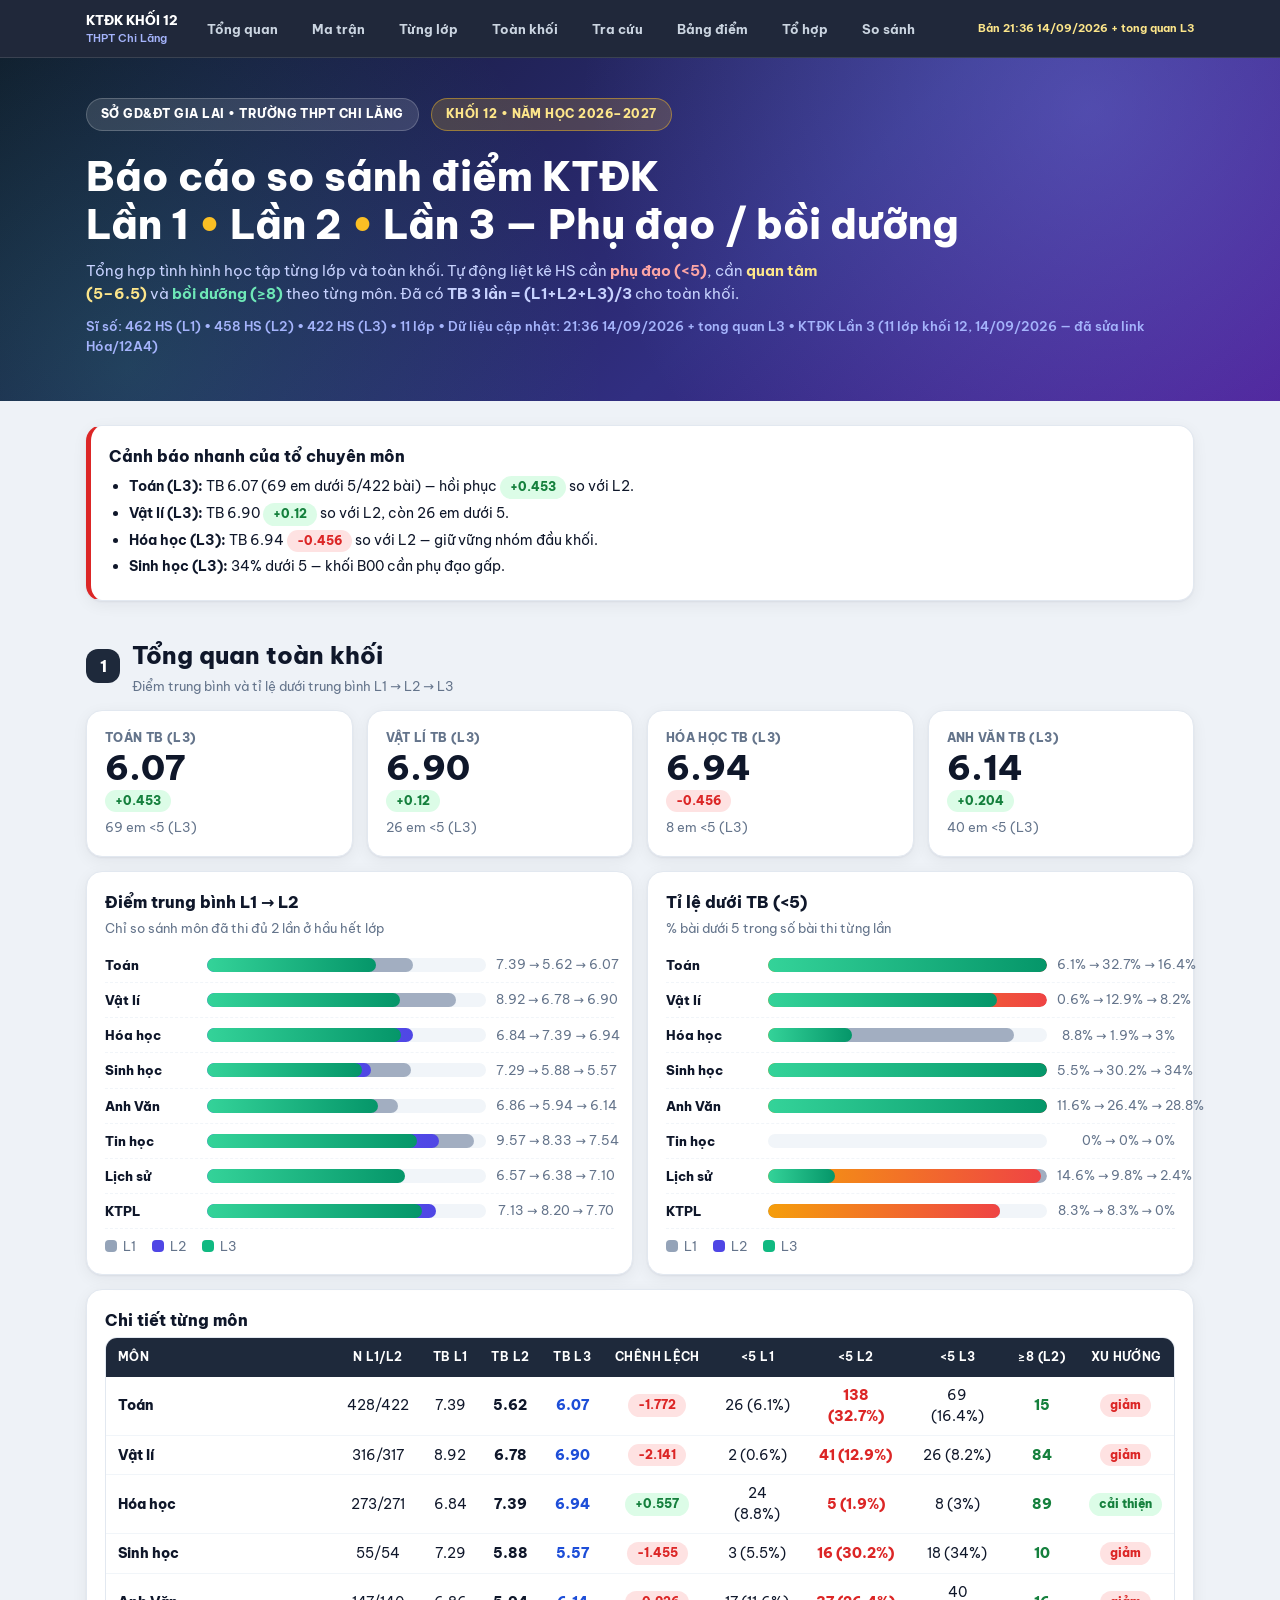
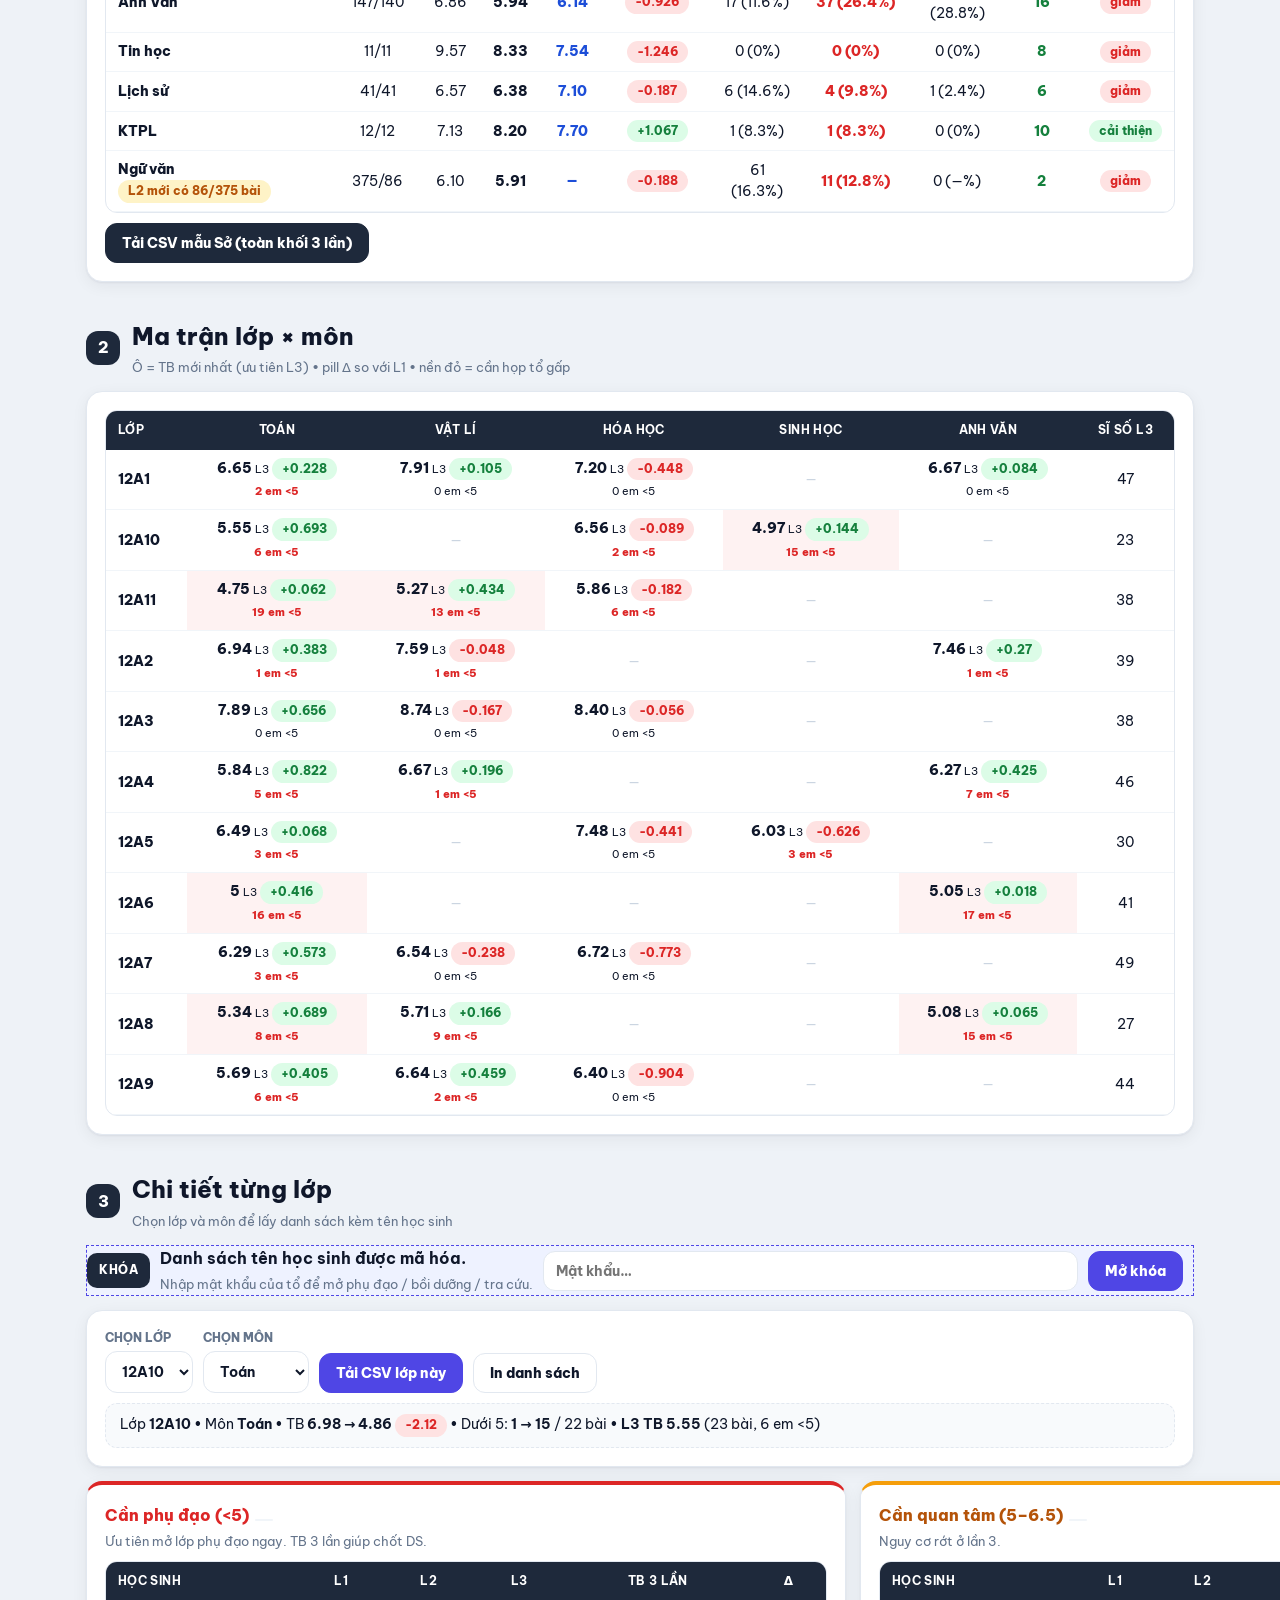
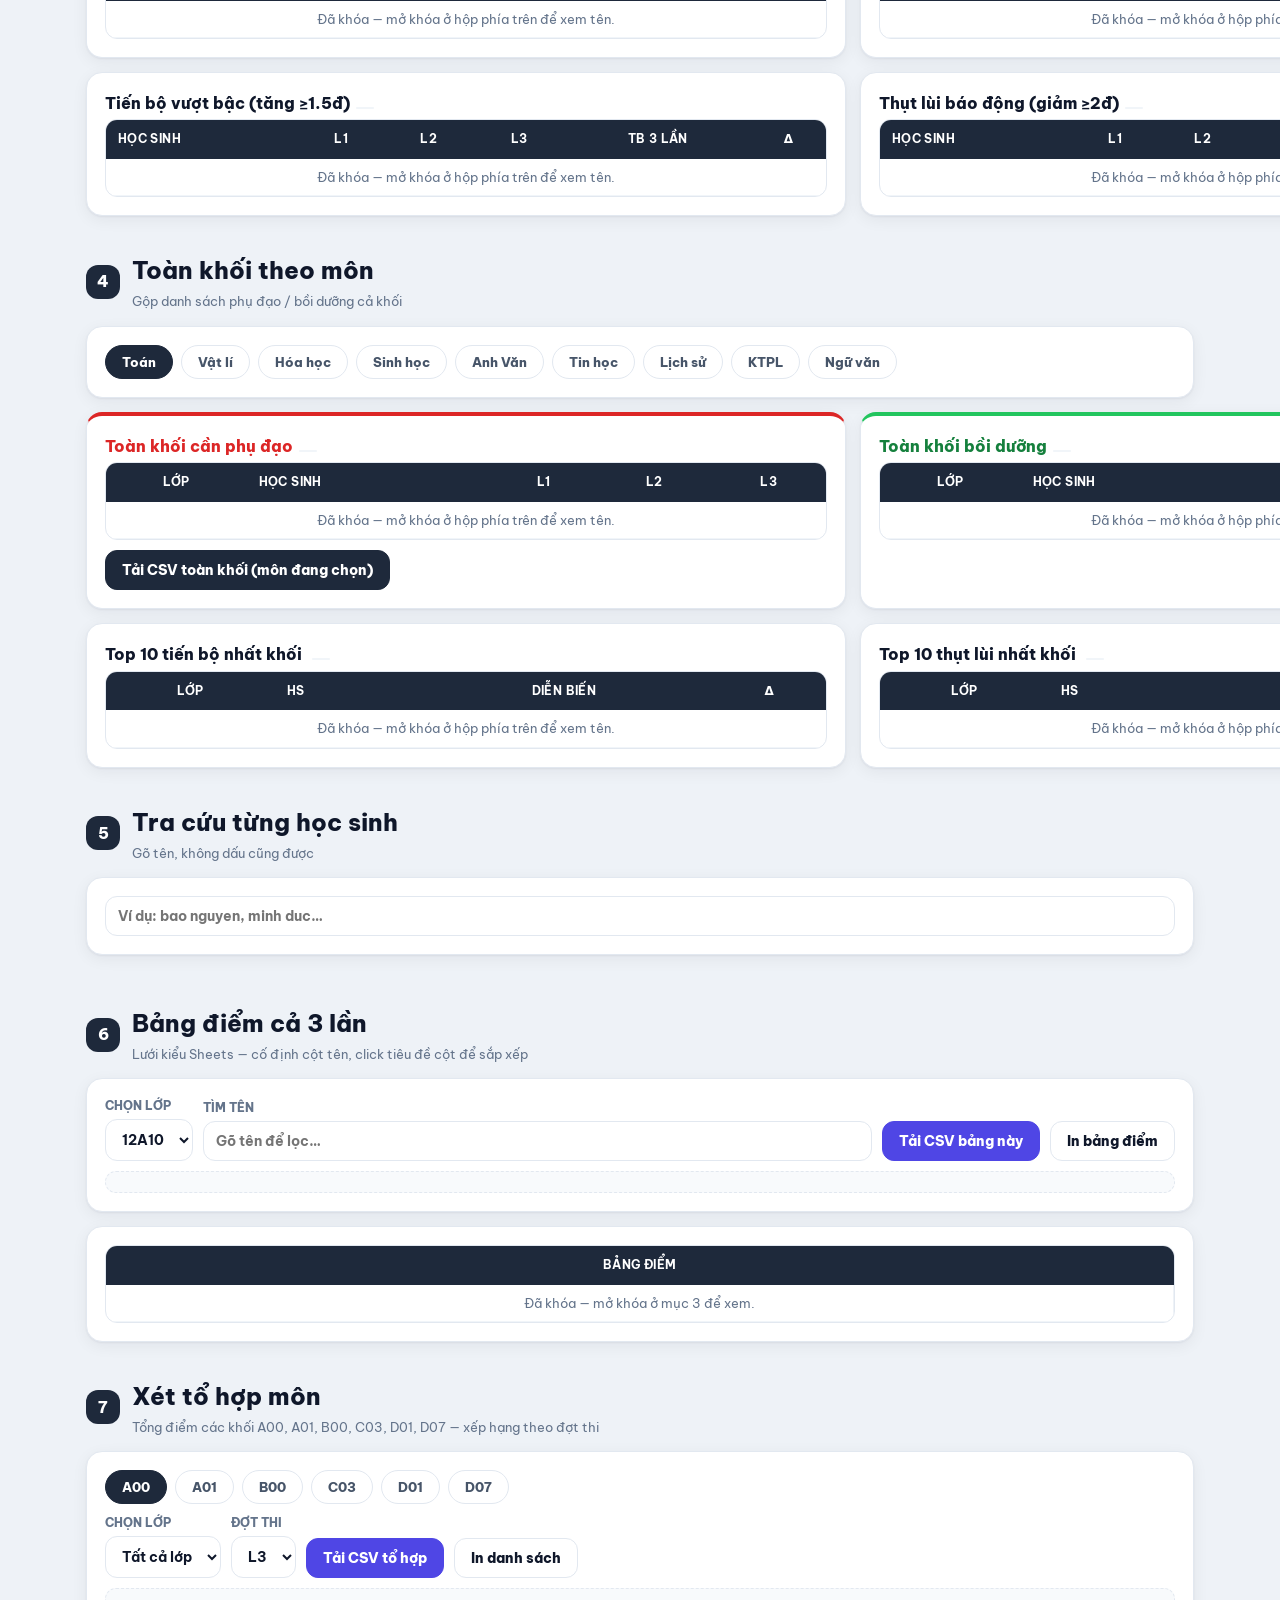
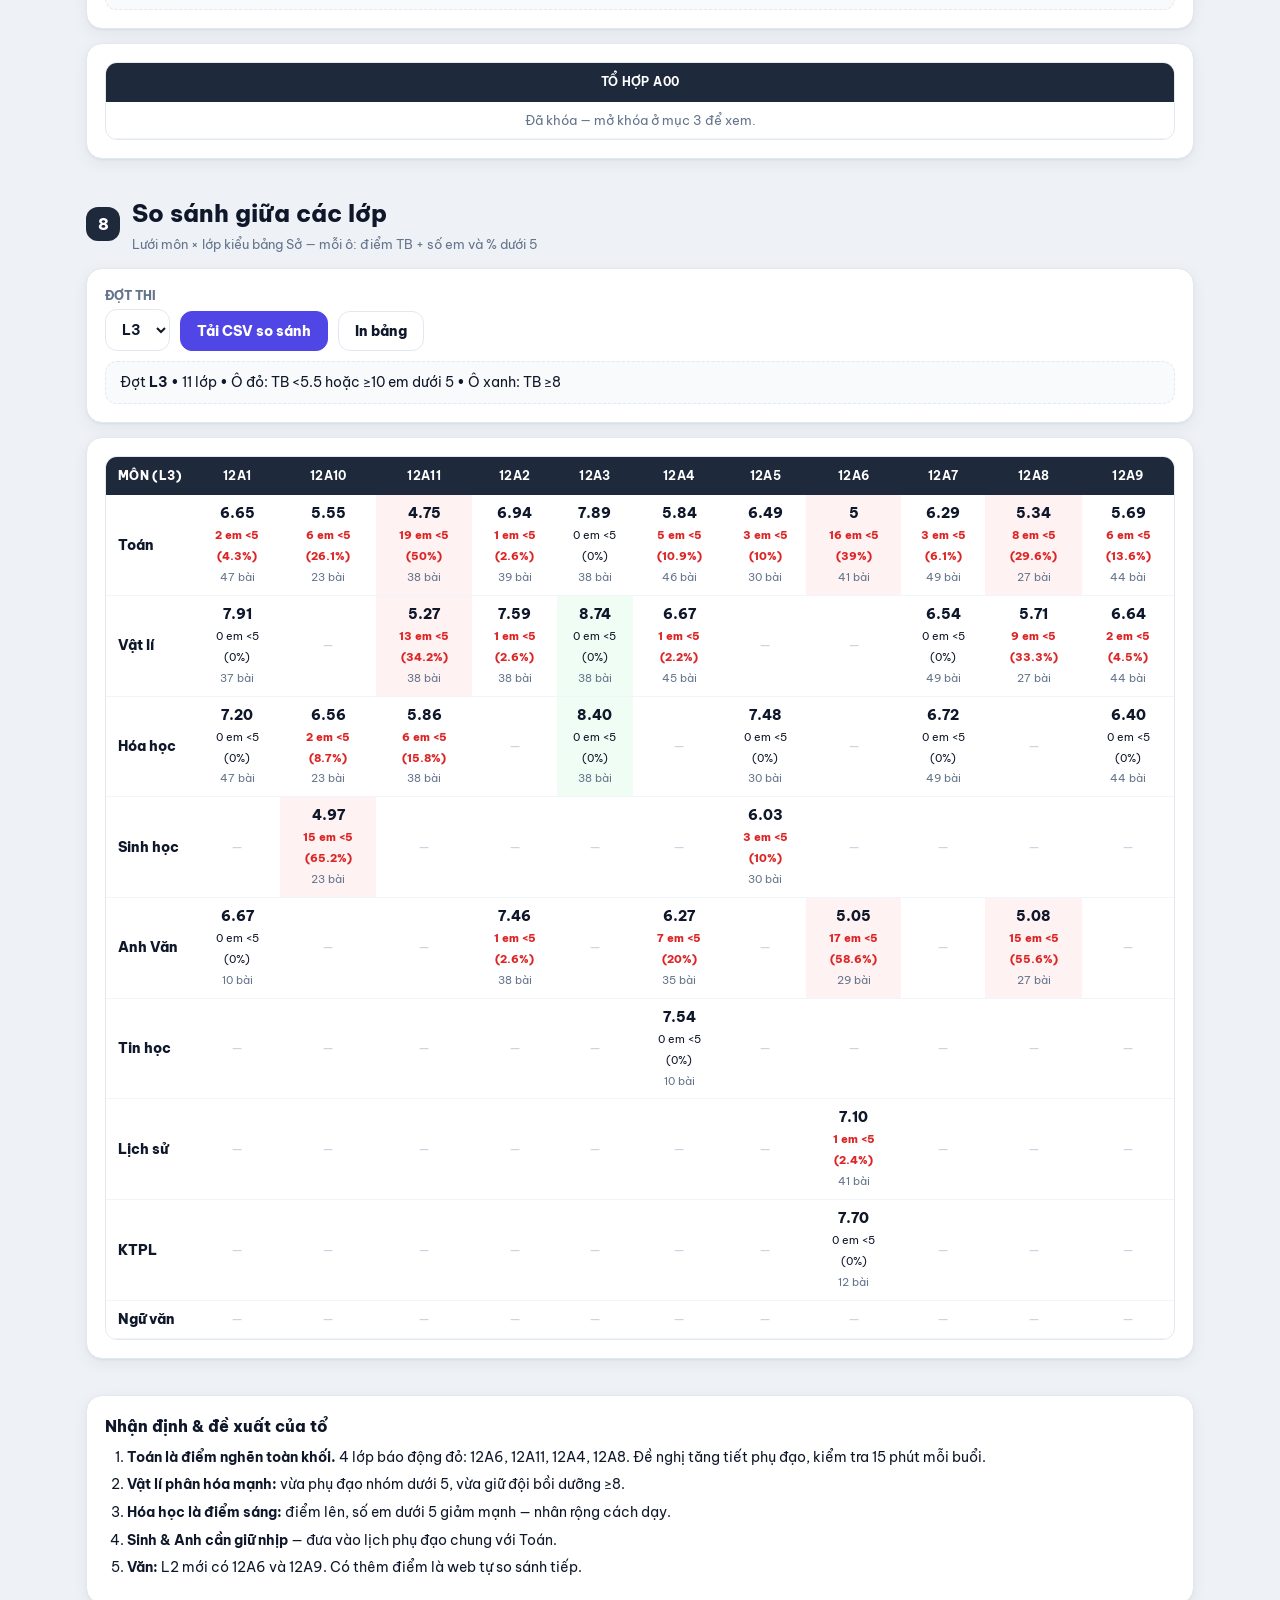
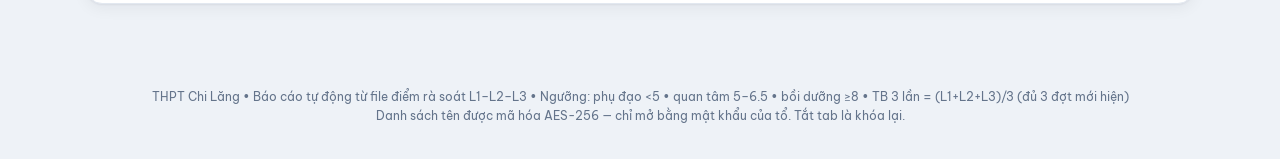
==== index.html @ b004be93 "Ma tran hien si so L3 (thay L2) + meta si so 3 dot" ====
<!DOCTYPE html>
<html lang="vi">
<head>
<meta charset="UTF-8">
<meta name="viewport" content="width=device-width, initial-scale=1.0">
<meta name="robots" content="noindex,nofollow">
<meta name="description" content="Báo cáo so sánh điểm KTĐK Lần 1, Lần 2 và Lần 3 khối 12, THPT Chi Lăng. Danh sách phụ đạo và bồi dưỡng từng lớp, từng môn.">
<title>Báo cáo KTĐK L1–L2–L3 | Khối 12 – THPT Chi Lăng</title>
<link rel="preconnect" href="https://fonts.googleapis.com">
<link rel="preconnect" href="https://fonts.gstatic.com" crossorigin>
<link href="https://fonts.googleapis.com/css2?family=Be+Vietnam+Pro:wght@400;600;700;800&display=swap" rel="stylesheet">
<style>
/* Báo cáo KTĐK Khối 12 — design tokens + components. Không framework, tải 1 lần. */
:root {
  --bg: #eef2f7;
  --card: #ffffff;
  --ink: #0f172a;
  --mut: #64748b;
  --line: #e2e8f0;
  --brand: #4f46e5;
  --brand-d: #312e81;
  --navy: #1e293b;
  --red: #dc2626;
  --red-bg: #fef2f2;
  --amber: #b45309;
  --amber-bg: #fffbeb;
  --green: #15803d;
  --green-bg: #f0fdf4;
  --radius: 16px;
  --shadow: 0 1px 2px rgba(15, 23, 42, .05), 0 4px 16px rgba(15, 23, 42, .06);
}
* { box-sizing: border-box; }
html { scroll-behavior: smooth; }
body {
  margin: 0;
  background: var(--bg);
  color: var(--ink);
  font-family: "Be Vietnam Pro", system-ui, -apple-system, "Segoe UI", sans-serif;
  line-height: 1.55;
}
.wrap { max-width: 1140px; margin: 0 auto; padding: 0 16px; }

/* Thanh điều hướng dính */
.topnav {
  position: sticky; top: 0; z-index: 50;
  background: rgba(15, 23, 42, .92);
  backdrop-filter: blur(8px);
  border-bottom: 1px solid rgba(255, 255, 255, .12);
}
.topnav .wrap {
  display: flex; align-items: center; gap: 8px;
  padding-top: 10px; padding-bottom: 10px;
  overflow-x: auto;
}
.brandmini {
  color: #fff; font-weight: 800; font-size: 13px;
  white-space: nowrap; margin-right: 8px;
}
.brandmini small { display: block; color: #a5b4fc; font-weight: 600; font-size: 11px; }
.navlink {
  color: #cbd5e1; text-decoration: none; font-size: 13px; font-weight: 700;
  padding: 7px 12px; border-radius: 999px; white-space: nowrap;
  border: 1px solid transparent;
}
.navlink:hover { color: #fff; border-color: rgba(255, 255, 255, .25); }
.ver {
  margin-left: auto; color: #fde68a; font-size: 11px; font-weight: 700;
  white-space: nowrap;
}

/* Hero */
.hero {
  color: #fff;
  background:
    radial-gradient(circle at 85% 15%, rgba(129, 140, 248, .35), transparent 45%),
    radial-gradient(circle at 10% 90%, rgba(52, 211, 153, .18), transparent 40%),
    linear-gradient(135deg, #0f172a 0%, #312e81 60%, #4c1d95 100%);
}
.hero .wrap { padding-top: 40px; padding-bottom: 32px; }
.kicker {
  display: inline-block; font-size: 12px; font-weight: 800; letter-spacing: .04em;
  background: rgba(255, 255, 255, .12); border: 1px solid rgba(255, 255, 255, .2);
  padding: 6px 14px; border-radius: 999px; margin-right: 8px; margin-bottom: 8px;
}
.kicker.gold { background: rgba(251, 191, 36, .18); border-color: rgba(251, 191, 36, .45); color: #fde68a; }
.hero h1 { margin: 14px 0 10px; font-size: clamp(24px, 4.5vw, 40px); line-height: 1.2; font-weight: 800; }
.hero h1 .vs { color: #fbbf24; }
.hero p.sub { margin: 0; color: #c7d2fe; max-width: 760px; font-size: 15px; }
.hero p.sub b.r { color: #fca5a5; }
.hero p.sub b.y { color: #fde68a; }
.hero p.sub b.g { color: #6ee7b7; }
.hero .meta { margin-top: 12px; color: #a5b4fc; font-size: 12.5px; font-weight: 600; }

/* Khối nội dung */
main .wrap { padding-top: 24px; padding-bottom: 40px; }
section.block { margin-bottom: 36px; scroll-margin-top: 70px; }
.sec-head { display: flex; align-items: center; gap: 12px; margin-bottom: 14px; }
.sec-num {
  width: 34px; height: 34px; border-radius: 12px; flex: none;
  background: var(--navy); color: #fff;
  display: grid; place-items: center; font-weight: 800;
}
.sec-head h2 { margin: 0; font-size: clamp(18px, 3vw, 24px); font-weight: 800; }
.sec-head p { margin: 2px 0 0; color: var(--mut); font-size: 13px; }

.card {
  background: var(--card); border: 1px solid var(--line);
  border-radius: var(--radius); box-shadow: var(--shadow);
  padding: 18px;
}
.card h3 { margin: 0 0 4px; font-size: 16px; font-weight: 800; }
.card .hint { margin: 0 0 10px; color: var(--mut); font-size: 12.5px; }
.grid { display: grid; gap: 14px; }
.g2 { grid-template-columns: repeat(2, 1fr); }
.g3 { grid-template-columns: repeat(3, 1fr); }
.g4 { grid-template-columns: repeat(4, 1fr); }
@media (max-width: 900px) { .g4 { grid-template-columns: repeat(2, 1fr); } .g3 { grid-template-columns: 1fr; } }
@media (max-width: 640px) { .g2 { grid-template-columns: 1fr; } }

/* KPI */
.kpi .k { font-size: 12px; font-weight: 800; color: var(--mut); text-transform: uppercase; letter-spacing: .03em; }
.kpi .v { font-size: 34px; font-weight: 800; line-height: 1.15; }
.kpi .s { font-size: 12.5px; color: var(--mut); margin-top: 6px; }

/* Pill chênh lệch */
.pill {
  display: inline-block; font-size: 12px; font-weight: 800;
  padding: 2px 10px; border-radius: 999px; white-space: nowrap;
}
.pill.up { background: #dcfce7; color: var(--green); }
.pill.down { background: #fee2e2; color: var(--red); }
.pill.flat { background: #f1f5f9; color: var(--mut); }
.pill.warn { background: #fef3c7; color: var(--amber); }
.count {
  display: inline-block; font-size: 12px; font-weight: 800;
  background: #f1f5f9; color: var(--navy);
  border-radius: 999px; padding: 1px 9px; margin-left: 6px;
}

/* Bảng */
.tblwrap { overflow-x: auto; border-radius: 12px; border: 1px solid var(--line); }
table.tbl { width: 100%; border-collapse: collapse; font-size: 13.5px; min-width: 720px; }
.tbl thead th {
  position: sticky; top: 0; background: var(--navy); color: #fff;
  font-size: 12px; text-transform: uppercase; letter-spacing: .03em;
  padding: 10px 12px; text-align: center; white-space: nowrap;
}
.tbl thead th.l, .tbl tbody td.l { text-align: left; }
.tbl tbody td { padding: 8px 12px; border-bottom: 1px solid #f1f5f9; text-align: center; }
.tbl tbody tr:hover td { background: #f8fafc; }
.tbl td.hot { background: var(--red-bg); }
.tbl .nm { font-weight: 600; }
.tbl .big { font-weight: 800; }
.scrollbox { max-height: 430px; overflow-y: auto; }

/* Thanh tỉ lệ (thay biểu đồ nặng) */
.barrow { display: grid; grid-template-columns: 92px 1fr 118px; gap: 10px; align-items: center; padding: 7px 0; border-bottom: 1px dashed #f1f5f9; }
.barrow:last-child { border-bottom: none; }
.barrow .bl { font-weight: 800; font-size: 13px; }
.barrow .bv { font-size: 12.5px; color: var(--mut); text-align: right; white-space: nowrap; }
.track { position: relative; height: 14px; background: #f1f5f9; border-radius: 999px; overflow: hidden; }
.fill { position: absolute; left: 0; top: 0; bottom: 0; border-radius: 999px; }
.fill.l1 { background: #94a3b8; opacity: .85; }
.fill.l2 { background: linear-gradient(90deg, #6366f1, #4f46e5); }
.fill.l3 { background: linear-gradient(90deg, #34d399, #059669); }
.fill.bad { background: linear-gradient(90deg, #f59e0b, #ef4444); }
.fill.good { background: linear-gradient(90deg, #34d399, #059669); }
.legend { display: flex; gap: 16px; font-size: 12.5px; color: var(--mut); margin-top: 8px; }
.dot { display: inline-block; width: 12px; height: 12px; border-radius: 4px; margin-right: 6px; vertical-align: -1px; }

/* Tabs + form */
.tabs { display: flex; flex-wrap: wrap; gap: 8px; }
.tab {
  border: 1px solid var(--line); background: #fff; color: #475569;
  font-weight: 800; font-size: 13px; padding: 8px 16px; border-radius: 999px;
  cursor: pointer; font-family: inherit;
}
.tab.on { background: var(--navy); border-color: var(--navy); color: #fff; }
.field label { display: block; font-size: 11.5px; font-weight: 800; color: var(--mut); margin-bottom: 4px; }
.field select, .searchbox input {
  font-family: inherit; font-size: 14px; font-weight: 700;
  border: 1.5px solid var(--line); border-radius: 12px; padding: 10px 12px;
  background: #fff; color: var(--ink); width: 100%;
}
.field select:focus, .searchbox input:focus { outline: 2px solid var(--brand); border-color: var(--brand); }
.btn {
  font-family: inherit; font-size: 13.5px; font-weight: 800;
  border-radius: 12px; padding: 10px 16px; cursor: pointer;
  border: 1.5px solid var(--line); background: #fff; color: var(--ink);
}
.btn.pri { background: var(--brand); border-color: var(--brand); color: #fff; }
.btn.dark { background: var(--navy); border-color: var(--navy); color: #fff; }
.btn:hover { filter: brightness(.96); }
.toolbar { display: flex; flex-wrap: wrap; gap: 10px; align-items: end; }
.statline { width: 100%; font-size: 13.5px; background: #f8fafc; border: 1px dashed var(--line); border-radius: 12px; padding: 10px 14px; }

/* Viền trạng thái thẻ danh sách */
.edge-red { border-top: 4px solid var(--red); }
.edge-amber { border-top: 4px solid #f59e0b; }
.edge-green { border-top: 4px solid #22c55e; }
.ttl-red { color: var(--red); }
.ttl-amber { color: var(--amber); }
.ttl-green { color: var(--green); }

/* Cảnh báo */
.alert { border-left: 5px solid var(--red); }
.alert ul { margin: 8px 0 0; padding-left: 20px; font-size: 14px; }
.alert li { margin-bottom: 4px; }

/* Nhận định */
.notes ol { margin: 8px 0 0; padding-left: 22px; font-size: 14px; }
.notes li { margin-bottom: 6px; }

/* Cổng bảo mật */
.gate {
  display: flex; flex-wrap: wrap; gap: 10px; align-items: center;
}
.gate.shut { border: 1.5px dashed var(--brand); background: #eef2ff; }
.gate.open { border: 1.5px solid #22c55e; background: var(--green-bg); justify-content: space-between; }
.gate-ic {
  background: var(--navy); color: #fff; font-weight: 800; font-size: 12px;
  border-radius: 10px; padding: 8px 12px; letter-spacing: .05em;
}
.gate input[type="password"] {
  font-family: inherit; font-size: 14px; font-weight: 700;
  border: 1.5px solid var(--line); border-radius: 12px; padding: 10px 12px;
  min-width: 200px; flex: 1;
}
.gate input[type="password"]:focus { outline: 2px solid var(--brand); border-color: var(--brand); }
.hintline { font-size: 12.5px; color: var(--mut); }

.field.grow { flex: 1; min-width: 200px; }
.field input[type="search"] {
  font-family: inherit; font-size: 14px; font-weight: 700;
  border: 1.5px solid var(--line); border-radius: 12px; padding: 10px 12px;
  background: #fff; color: var(--ink); width: 100%;
}
.field input[type="search"]:focus { outline: 2px solid var(--brand); border-color: var(--brand); }

/* Bang diem kieu Sheets: cot ten co dinh, o mau theo diem */
.sheetwrap { max-height: 560px; overflow: auto; }
table.sheet { min-width: 100%; font-size: 13px; }
.sheet thead th { z-index: 3; }
.sheet thead th.g0 { background: #1e3a5f; }
.sheet thead th.g1 { background: #3b2e7a; }
.sheet th.sortable { cursor: pointer; }
.sheet th.sorted-asc::after { content: " ▲"; }
.sheet th.sorted-desc::after { content: " ▼"; }
.sheet td.c0, .sheet th.c0 {
  position: sticky; left: 0; z-index: 2; background: #fff;
  width: 46px; min-width: 46px; max-width: 46px;
}
.sheet td.c1, .sheet th.c1 {
  position: sticky; left: 46px; z-index: 2; background: #fff;
  min-width: 168px; box-shadow: 2px 0 0 var(--line);
}
.sheet thead th.c0, .sheet thead th.c1 { z-index: 4; background: var(--navy); box-shadow: 2px 2px 0 rgba(0, 0, 0, .2); }
.sheet tbody td { border-right: 1px solid #eef2f7; }
.sheet td.neg { background: #fee2e2; color: #b91c1c; font-weight: 800; }
.sheet td.good { background: #dcfce7; color: #15803d; font-weight: 800; }
.sheet tr.avgrow td { background: #f1f5f9; font-weight: 800; border-top: 2px solid var(--navy); }

/* Mini bieu do tien bo 3 dot (sparkbars) */
.spark { display: inline-flex; align-items: flex-end; gap: 3px; height: 28px; vertical-align: middle; }
.spark i { width: 8px; border-radius: 2px; display: block; }

/* Luoi so sanh: cot mon dau co dinh */
.stickyfirst td:first-child, .stickyfirst th:first-child {
  position: sticky; left: 0; z-index: 2; background: #fff;
  box-shadow: 2px 0 0 var(--line); font-weight: 800;
}
.stickyfirst thead th:first-child { z-index: 4; background: var(--navy); }
.stickyfirst td.cool { background: var(--green-bg); }

footer.site { text-align: center; color: var(--mut); font-size: 12px; padding: 8px 0 34px; }
.empty { text-align: center; color: var(--mut); padding: 14px; font-size: 13px; }

@media print {
  .sheetwrap { max-height: none; overflow: visible; }
  table.sheet { font-size: 11px; }
}

@media print {
  .topnav, .no-print { display: none !important; }
  body { background: #fff; }
  .card { box-shadow: none; break-inside: avoid; }
  .hero { color: #000; background: none; border-bottom: 2px solid #000; }
  .hero p.sub, .hero .meta { color: #333; }
}

</style>
</head>
<body>

<nav class="topnav no-print">
  <div class="wrap">
    <div class="brandmini">KTĐK KHỐI 12<small>THPT Chi Lăng</small></div>
    <a class="navlink" href="#tong-quan">Tổng quan</a>
    <a class="navlink" href="#ma-tran">Ma trận</a>
    <a class="navlink" href="#lop">Từng lớp</a>
    <a class="navlink" href="#khoi">Toàn khối</a>
    <a class="navlink" href="#timkiem">Tra cứu</a>
    <a class="navlink" href="#bang-diem">Bảng điểm</a>
    <a class="navlink" href="#to-hop">Tổ hợp</a>
    <a class="navlink" href="#so-sanh">So sánh</a>
    <span class="ver" id="verBadge"></span>
  </div>
</nav>

<header class="hero">
  <div class="wrap">
    <span class="kicker">SỞ GD&amp;ĐT GIA LAI • TRƯỜNG THPT CHI LĂNG</span>
    <span class="kicker gold">KHỐI 12 • NĂM HỌC 2026–2027</span>
    <h1>Báo cáo so sánh điểm KTĐK<br>Lần 1 <span class="vs">•</span> Lần 2 <span class="vs">•</span> Lần 3 — Phụ đạo / bồi dưỡng</h1>
    <p class="sub">Tổng hợp tình hình học tập từng lớp và toàn khối. Tự động liệt kê HS cần <b class="r">phụ đạo (&lt;5)</b>, cần <b class="y">quan tâm (5–6.5)</b> và <b class="g">bồi dưỡng (≥8)</b> theo từng môn. Đã có <b>TB 3 lần = (L1+L2+L3)/3</b> cho toàn khối.</p>
    <p class="meta" id="metaLine">Đang khởi tạo…</p>
  </div>
</header>

<main>
<div class="wrap">

  <section class="block">
    <div class="card alert">
      <h3>Cảnh báo nhanh của tổ chuyên môn</h3>
      <ul id="alertBox"></ul>
    </div>
  </section>

  <section class="block" id="tong-quan">
    <div class="sec-head">
      <span class="sec-num">1</span>
      <div><h2>Tổng quan toàn khối</h2><p>Điểm trung bình và tỉ lệ dưới trung bình L1 → L2 → L3</p></div>
    </div>
    <div class="grid g4" id="kpiGrid" style="margin-bottom:14px"></div>
    <div class="grid g2" style="margin-bottom:14px">
      <div class="card">
        <h3>Điểm trung bình L1 → L2</h3>
        <p class="hint">Chỉ so sánh môn đã thi đủ 2 lần ở hầu hết lớp</p>
        <div id="chartAvg"></div>
      </div>
      <div class="card">
        <h3>Tỉ lệ dưới TB (&lt;5)</h3>
        <p class="hint">% bài dưới 5 trong số bài thi từng lần</p>
        <div id="chartBelow"></div>
      </div>
    </div>
    <div class="card">
      <h3>Chi tiết từng môn</h3>
      <div class="tblwrap"><table class="tbl">
        <thead><tr>
          <th class="l">Môn</th><th>N L1/L2</th><th>TB L1</th><th>TB L2</th><th>TB L3</th>
          <th>Chênh lệch</th><th>&lt;5 L1</th><th>&lt;5 L2</th><th>&lt;5 L3</th><th>≥8 (L2)</th><th>Xu hướng</th>
        </tr></thead>
        <tbody id="tbKhoi"></tbody>
      </table></div>
        <div class="no-print" style="margin-top:10px"><button class="btn dark" id="btnCsvSo" type="button">Tải CSV mẫu Sở (toàn khối 3 lần)</button></div>
    </div>
  </section>

  <section class="block" id="ma-tran">
    <div class="sec-head">
      <span class="sec-num">2</span>
      <div><h2>Ma trận lớp × môn</h2><p>Ô = TB mới nhất (ưu tiên L3) • pill Δ so với L1 • nền đỏ = cần họp tổ gấp</p></div>
    </div>
    <div class="card"><div class="tblwrap" id="matrixWrap"></div></div>
  </section>

  <section class="block" id="lop">
    <div class="sec-head">
      <span class="sec-num">3</span>
      <div><h2>Chi tiết từng lớp</h2><p>Chọn lớp và môn để lấy danh sách kèm tên học sinh</p></div>
    </div>
    <div id="gateBox" style="margin-bottom:14px"></div>
    <div class="card no-print" style="margin-bottom:14px">
      <div class="toolbar">
        <div class="field"><label>CHỌN LỚP</label><select id="selLop"></select></div>
        <div class="field"><label>CHỌN MÔN</label><select id="selMon"></select></div>
        <button class="btn pri" id="btnCsvLop" type="button">Tải CSV lớp này</button>
        <button class="btn" type="button" onclick="window.print()">In danh sách</button>
        <div class="statline" id="lopStat"></div>
      </div>
    </div>
    <div class="grid g3" style="margin-bottom:14px">
      <div class="card edge-red">
        <h3 class="ttl-red">Cần phụ đạo (&lt;5)<span class="count" id="cPhu"></span></h3>
        <p class="hint">Ưu tiên mở lớp phụ đạo ngay. TB 3 lần giúp chốt DS.</p>
        <div class="tblwrap scrollbox"><table class="tbl">
          <thead><tr><th class="l">Học sinh</th><th>L1</th><th>L2</th><th>L3</th><th>TB 3 lần</th><th>Δ</th></tr></thead>
          <tbody id="tbPhu"></tbody>
        </table></div>
      </div>
      <div class="card edge-amber">
        <h3 class="ttl-amber">Cần quan tâm (5–6.5)<span class="count" id="cQuan"></span></h3>
        <p class="hint">Nguy cơ rớt ở lần 3.</p>
        <div class="tblwrap scrollbox"><table class="tbl">
          <thead><tr><th class="l">Học sinh</th><th>L1</th><th>L2</th><th>L3</th><th>TB 3 lần</th><th>Δ</th></tr></thead>
          <tbody id="tbQuan"></tbody>
        </table></div>
      </div>
      <div class="card edge-green">
        <h3 class="ttl-green">Bồi dưỡng (≥8)<span class="count" id="cBoi"></span></h3>
        <p class="hint">Nguồn HSG, giao đề nâng cao.</p>
        <div class="tblwrap scrollbox"><table class="tbl">
          <thead><tr><th class="l">Học sinh</th><th>L1</th><th>L2</th><th>L3</th><th>TB 3 lần</th><th>Δ</th></tr></thead>
          <tbody id="tbBoi"></tbody>
        </table></div>
      </div>
    </div>
    <div class="grid g2">
      <div class="card">
        <h3>Tiến bộ vượt bậc (tăng ≥1.5đ)<span class="count" id="cTien"></span></h3>
        <div class="tblwrap scrollbox"><table class="tbl">
          <thead><tr><th class="l">Học sinh</th><th>L1</th><th>L2</th><th>L3</th><th>TB 3 lần</th><th>Δ</th></tr></thead>
          <tbody id="tbTien"></tbody>
        </table></div>
      </div>
      <div class="card">
        <h3>Thụt lùi báo động (giảm ≥2đ)<span class="count" id="cThut"></span></h3>
        <div class="tblwrap scrollbox"><table class="tbl">
          <thead><tr><th class="l">Học sinh</th><th>L1</th><th>L2</th><th>L3</th><th>TB 3 lần</th><th>Δ</th></tr></thead>
          <tbody id="tbThut"></tbody>
        </table></div>
      </div>
    </div>
  </section>

  <section class="block" id="khoi">
    <div class="sec-head">
      <span class="sec-num">4</span>
      <div><h2>Toàn khối theo môn</h2><p>Gộp danh sách phụ đạo / bồi dưỡng cả khối</p></div>
    </div>
    <div class="card no-print" style="margin-bottom:14px">
      <div class="tabs" id="monTabs"></div>
    </div>
    <div class="grid g2" style="margin-bottom:14px">
      <div class="card edge-red">
        <h3 class="ttl-red">Toàn khối cần phụ đạo<span class="count" id="kPhu"></span></h3>
        <div class="tblwrap scrollbox"><table class="tbl">
          <thead><tr><th>Lớp</th><th class="l">Học sinh</th><th>L1</th><th>L2</th><th>L3</th></tr></thead>
          <tbody id="kTbPhu"></tbody>
        </table></div>
        <div class="no-print" style="margin-top:10px">
          <button class="btn dark" id="btnCsvKhoi" type="button">Tải CSV toàn khối (môn đang chọn)</button>
        </div>
      </div>
      <div class="card edge-green">
        <h3 class="ttl-green">Toàn khối bồi dưỡng<span class="count" id="kBoi"></span></h3>
        <div class="tblwrap scrollbox"><table class="tbl">
          <thead><tr><th>Lớp</th><th class="l">Học sinh</th><th>L1</th><th>L2</th><th>L3</th></tr></thead>
          <tbody id="kTbBoi"></tbody>
        </table></div>
      </div>
    </div>
    <div class="grid g2">
      <div class="card">
        <h3>Top 10 tiến bộ nhất khối <span class="count" id="kTopTangT"></span></h3>
        <div class="tblwrap"><table class="tbl">
          <thead><tr><th>Lớp</th><th class="l">HS</th><th>Diễn biến</th><th>Δ</th></tr></thead>
          <tbody id="kTopTang"></tbody>
        </table></div>
      </div>
      <div class="card">
        <h3>Top 10 thụt lùi nhất khối <span class="count" id="kTopGiamT"></span></h3>
        <div class="tblwrap"><table class="tbl">
          <thead><tr><th>Lớp</th><th class="l">HS</th><th>Diễn biến</th><th>Δ</th></tr></thead>
          <tbody id="kTopGiam"></tbody>
        </table></div>
      </div>
    </div>
  </section>

  <section class="block" id="timkiem">
    <div class="sec-head">
      <span class="sec-num">5</span>
      <div><h2>Tra cứu từng học sinh</h2><p>Gõ tên, không dấu cũng được</p></div>
    </div>
    <div class="card searchbox no-print" style="margin-bottom:14px">
      <input id="q" type="search" placeholder="Ví dụ: bao nguyen, minh duc…" autocomplete="off">
    </div>
    <div class="grid g2" id="kq"></div>
  </section>

  <section class="block" id="bang-diem">
    <div class="sec-head">
      <span class="sec-num">6</span>
      <div><h2>Bảng điểm cả 3 lần</h2><p>Lưới kiểu Sheets — cố định cột tên, click tiêu đề cột để sắp xếp</p></div>
    </div>
    <div class="card no-print" style="margin-bottom:14px">
      <div class="toolbar">
        <div class="field"><label>CHỌN LỚP</label><select id="selLopBd"></select></div>
        <div class="field grow"><label>TÌM TÊN</label><input id="bdQ" type="search" placeholder="Gõ tên để lọc…" autocomplete="off"></div>
        <button class="btn pri" id="btnCsvBd" type="button">Tải CSV bảng này</button>
        <button class="btn" type="button" onclick="window.print()">In bảng điểm</button>
        <div class="statline" id="bdStat"></div>
      </div>
    </div>
    <div class="card"><div class="tblwrap sheetwrap"><table class="tbl sheet" id="bdTable"></table></div></div>
  </section>

  <section class="block" id="to-hop">
    <div class="sec-head">
      <span class="sec-num">7</span>
      <div><h2>Xét tổ hợp môn</h2><p>Tổng điểm các khối A00, A01, B00, C03, D01, D07 — xếp hạng theo đợt thi</p></div>
    </div>
    <div class="card no-print" style="margin-bottom:14px">
      <div class="tabs" id="comboTabs" style="margin-bottom:10px"></div>
      <div class="toolbar">
        <div class="field"><label>CHỌN LỚP</label><select id="selLopTh"></select></div>
        <div class="field"><label>ĐỢT THI</label><select id="selDotTh"></select></div>
        <button class="btn pri" id="btnCsvTh" type="button">Tải CSV tổ hợp</button>
        <button class="btn" type="button" onclick="window.print()">In danh sách</button>
        <div class="statline" id="thStat"></div>
      </div>
    </div>
    <div class="card"><div class="tblwrap scrollbox"><table class="tbl" id="thTable"></table></div></div>
  </section>

  <section class="block" id="so-sanh">
    <div class="sec-head">
      <span class="sec-num">8</span>
      <div><h2>So sánh giữa các lớp</h2><p>Lưới môn × lớp kiểu bảng Sở — mỗi ô: điểm TB + số em và % dưới 5</p></div>
    </div>
    <div class="card no-print" style="margin-bottom:14px">
      <div class="toolbar">
        <div class="field"><label>ĐỢT THI</label><select id="selDotSs"></select></div>
        <button class="btn pri" id="btnCsvSs" type="button">Tải CSV so sánh</button>
        <button class="btn" type="button" onclick="window.print()">In bảng</button>
        <div class="statline" id="ssStat"></div>
      </div>
    </div>
    <div class="card"><div class="tblwrap"><table class="tbl stickyfirst" id="ssTable"></table></div></div>
  </section>

  <section class="block">
    <div class="card notes">
      <h3>Nhận định &amp; đề xuất của tổ</h3>
      <ol>
        <li><b>Toán là điểm nghẽn toàn khối.</b> 4 lớp báo động đỏ: 12A6, 12A11, 12A4, 12A8. Đề nghị tăng tiết phụ đạo, kiểm tra 15 phút mỗi buổi.</li>
        <li><b>Vật lí phân hóa mạnh:</b> vừa phụ đạo nhóm dưới 5, vừa giữ đội bồi dưỡng ≥8.</li>
        <li><b>Hóa học là điểm sáng:</b> điểm lên, số em dưới 5 giảm mạnh — nhân rộng cách dạy.</li>
        <li><b>Sinh &amp; Anh cần giữ nhịp</b> — đưa vào lịch phụ đạo chung với Toán.</li>
        <li><b>Văn:</b> L2 mới có 12A6 và 12A9. Có thêm điểm là web tự so sánh tiếp.</li>
      </ol>
    </div>
  </section>

</div>
</main>

<footer class="site">
  THPT Chi Lăng • Báo cáo tự động từ file điểm rà soát L1–L2–L3 • Ngưỡng: phụ đạo &lt;5 • quan tâm 5–6.5 • bồi dưỡng ≥8 • TB 3 lần = (L1+L2+L3)/3 (đủ 3 đợt mới hiện)
  <br>Danh sách tên được mã hóa AES-256 — chỉ mở bằng mật khẩu của tổ. Tắt tab là khóa lại.
</footer>

<script>
window.__PUB__ = {"meta": {"truong": "THPT Chi Lăng - Gia Lai", "khoi": "Khối 12", "lan1": "KTĐK Lần 1 (23/8/2026)", "lan2": "KTĐK Lần 2", "cap_nhat": "21:36 14/09/2026 + tong quan L3", "nguon": ["26-27 Khoi 12- Diem KTDK - Lan 1 (Da ra soat).xlsx", "26-27 Khoi 12- Diem KTDK - Lan 2 (Da ra soat).xlsx", "12A7_L2 (2).xlsx[L1] (12A7-L1: khớp 144, cập nhật/thêm 48, lạ 4)", "12A7_L2 (2).xlsx[L2] (12A7-L2: khớp 140, cập nhật/thêm 7, lạ 4)", "12A10 - Điểm KTĐK-Lần 1.xlsx (12A10-L1: khớp 69, cập nhật/thêm 23, lạ 0)", "12A10- KTĐK-LẦN 2 (3).xlsx (12A10-L2: khớp 66, cập nhật/thêm 0, lạ 0)", "batch 11/09 23:09: (thêm môn Văn) 12A10 - Điểm KTĐK-Lần 1 (1).xlsx", "batch 11/09 23:09: 12A11 - ĐIỂM KTĐK.xlsx", "batch 11/09 23:09: 12A2_BẢNG ĐIỂM KTĐK TOÁN L1.xlsx", "batch 11/09 23:09: 12A3 - ĐIỂM KTĐK LẦN 01 2026-2027.xlsx", "batch 11/09 23:09: 12A4 - ĐIỂM KTĐK LẦN 1 +VĂN.xlsx", "batch 11/09 23:09: 12A5 - Điểm KTĐK Lần 1.xlsx", "batch 11/09 23:09: 12A6_BẢNG ĐIỂM KTĐK_LẦN 1.xlsx", "batch 11/09 23:09: 12A6_BẢNG ĐIỂM KTĐK_LẦN 2 (1).xlsx", "batch 11/09 23:09: 12A7_L2 (3).xlsx", "batch 11/09 23:09: 12A8_ĐIỂM  KTĐK LẦN 1.xlsx", "batch 11/09 23:09: 12A9_ ĐIỂM KTĐK Lần 2 (1).xlsx", "batch 11/09 23:09: ĐIỂM KTĐK 12A1 LẦN 1.xlsx", "12A10- KTĐK-LẦN 3.xlsx", "12A10- KTĐK-LẦN 3 (1).xlsx", "12A10_ ĐIỂM KTĐK Lần 3.xlsx", "2026-2027_HK1_Khoi12_Diem-KTDK-Lan_3.xlsx"], "siso_l1": 462, "siso_l2": 458, "subjects": ["Toán", "Ngữ văn", "Vật lí", "Hóa học", "Sinh học", "Lịch sử", "Tin học", "Anh Văn", "KTPL"], "classes": ["12A1", "12A10", "12A11", "12A2", "12A3", "12A4", "12A5", "12A6", "12A7", "12A8", "12A9"], "lan3": "KTĐK Lần 3 (11 lớp khối 12, 14/09/2026 — đã sửa link Hóa/12A4)", "siso_l3": 422}, "subjects_stats": {"Toán": {"n1": 428, "n2": 422, "tb1": 7.39, "tb2": 5.618, "delta": -1.772, "duoi5_l1": 26, "duoi5_l2": 138, "pct_duoi5_l1": 6.1, "pct_duoi5_l2": 32.7, "gioi_l2": 15, "kha_l2": 97, "tb_y_l2": 172, "tang": 19, "giam": 385, "bang": 11, "n3": 422, "tb3": 6.071, "duoi5_l3": 69, "pct_duoi5_l3": 16.4, "delta23": 0.453}, "Ngữ văn": {"n1": 375, "n2": 86, "tb1": 6.098, "tb2": 5.91, "delta": -0.188, "duoi5_l1": 61, "duoi5_l2": 11, "pct_duoi5_l1": 16.3, "pct_duoi5_l2": 12.8, "gioi_l2": 2, "kha_l2": 31, "tb_y_l2": 42, "tang": 3, "giam": 32, "bang": 5, "n3": 0, "tb3": null, "duoi5_l3": 0, "pct_duoi5_l3": null, "delta23": null}, "Vật lí": {"n1": 316, "n2": 317, "tb1": 8.923, "tb2": 6.782, "delta": -2.141, "duoi5_l1": 2, "duoi5_l2": 41, "pct_duoi5_l1": 0.6, "pct_duoi5_l2": 12.9, "gioi_l2": 84, "kha_l2": 107, "tb_y_l2": 85, "tang": 8, "giam": 299, "bang": 5, "n3": 316, "tb3": 6.902, "duoi5_l3": 26, "pct_duoi5_l3": 8.2, "delta23": 0.12}, "Hóa học": {"n1": 273, "n2": 271, "tb1": 6.836, "tb2": 7.394, "delta": 0.557, "duoi5_l1": 24, "duoi5_l2": 5, "pct_duoi5_l1": 8.8, "pct_duoi5_l2": 1.9, "gioi_l2": 89, "kha_l2": 139, "tb_y_l2": 37, "tang": 177, "giam": 72, "bang": 17, "n3": 269, "tb3": 6.938, "duoi5_l3": 8, "pct_duoi5_l3": 3.0, "delta23": -0.456}, "Sinh học": {"n1": 55, "n2": 54, "tb1": 7.295, "tb2": 5.88, "delta": -1.455, "duoi5_l1": 3, "duoi5_l2": 16, "pct_duoi5_l1": 5.5, "pct_duoi5_l2": 30.2, "gioi_l2": 10, "kha_l2": 7, "tb_y_l2": 21, "tang": 4, "giam": 47, "bang": 1, "n3": 53, "tb3": 5.573, "duoi5_l3": 18, "pct_duoi5_l3": 34.0, "delta23": -0.307}, "Lịch sử": {"n1": 41, "n2": 41, "tb1": 6.571, "tb2": 6.384, "delta": -0.187, "duoi5_l1": 6, "duoi5_l2": 4, "pct_duoi5_l1": 14.6, "pct_duoi5_l2": 9.8, "gioi_l2": 6, "kha_l2": 15, "tb_y_l2": 16, "tang": 13, "giam": 22, "bang": 4, "n3": 41, "tb3": 7.098, "duoi5_l3": 1, "pct_duoi5_l3": 2.4, "delta23": 0.714}, "Tin học": {"n1": 11, "n2": 11, "tb1": 9.573, "tb2": 8.327, "delta": -1.246, "duoi5_l1": 0, "duoi5_l2": 0, "pct_duoi5_l1": 0.0, "pct_duoi5_l2": 0.0, "gioi_l2": 8, "kha_l2": 3, "tb_y_l2": 0, "tang": 0, "giam": 10, "bang": 1, "n3": 10, "tb3": 7.54, "duoi5_l3": 0, "pct_duoi5_l3": 0.0, "delta23": -0.787}, "Anh Văn": {"n1": 147, "n2": 140, "tb1": 6.862, "tb2": 5.936, "delta": -0.926, "duoi5_l1": 17, "duoi5_l2": 37, "pct_duoi5_l1": 11.6, "pct_duoi5_l2": 26.4, "gioi_l2": 16, "kha_l2": 34, "tb_y_l2": 53, "tang": 22, "giam": 108, "bang": 7, "n3": 139, "tb3": 6.14, "duoi5_l3": 40, "pct_duoi5_l3": 28.8, "delta23": 0.204}, "KTPL": {"n1": 12, "n2": 12, "tb1": 7.129, "tb2": 8.196, "delta": 1.067, "duoi5_l1": 1, "duoi5_l2": 1, "pct_duoi5_l1": 8.3, "pct_duoi5_l2": 8.3, "gioi_l2": 10, "kha_l2": 1, "tb_y_l2": 0, "tang": 10, "giam": 2, "bang": 0, "n3": 12, "tb3": 7.696, "duoi5_l3": 0, "pct_duoi5_l3": 0.0, "delta23": -0.5}}, "class_stats": {"12A1": {"Toán": {"n1": 52, "n2": 48, "tb1": 8.182, "tb2": 6.42, "delta": -1.76, "duoi5_l1": 0, "duoi5_l2": 3, "n3": 47, "tb3": 6.648, "duoi5_l3": 2}, "Ngữ văn": {"n1": 47, "n2": 0, "tb1": 5.984, "tb2": null, "delta": null, "duoi5_l1": 8, "duoi5_l2": 0, "n3": 0, "tb3": null, "duoi5_l3": 0}, "Vật lí": {"n1": 37, "n2": 37, "tb1": 9.385, "tb2": 7.807, "delta": -1.58, "duoi5_l1": 0, "duoi5_l2": 0, "n3": 37, "tb3": 7.912, "duoi5_l3": 0}, "Hóa học": {"n1": 52, "n2": 48, "tb1": 7.427, "tb2": 7.645, "delta": 0.22, "duoi5_l1": 0, "duoi5_l2": 0, "n3": 47, "tb3": 7.197, "duoi5_l3": 0}, "Sinh học": {"n1": 0, "n2": 0, "tb1": null, "tb2": null, "delta": null, "duoi5_l1": 0, "duoi5_l2": 0, "n3": 0, "tb3": null, "duoi5_l3": 0}, "Lịch sử": {"n1": 0, "n2": 0, "tb1": null, "tb2": null, "delta": null, "duoi5_l1": 0, "duoi5_l2": 0, "n3": 0, "tb3": null, "duoi5_l3": 0}, "Tin học": {"n1": 0, "n2": 0, "tb1": null, "tb2": null, "delta": null, "duoi5_l1": 0, "duoi5_l2": 0, "n3": 0, "tb3": null, "duoi5_l3": 0}, "Anh Văn": {"n1": 15, "n2": 11, "tb1": 7.033, "tb2": 6.591, "delta": -0.44, "duoi5_l1": 0, "duoi5_l2": 0, "n3": 10, "tb3": 6.675, "duoi5_l3": 0}, "KTPL": {"n1": 0, "n2": 0, "tb1": null, "tb2": null, "delta": null, "duoi5_l1": 0, "duoi5_l2": 0, "n3": 0, "tb3": null, "duoi5_l3": 0}}, "12A10": {"Toán": {"n1": 23, "n2": 22, "tb1": 6.978, "tb2": 4.855, "delta": -2.12, "duoi5_l1": 1, "duoi5_l2": 15, "n3": 23, "tb3": 5.548, "duoi5_l3": 6}, "Ngữ văn": {"n1": 23, "n2": 0, "tb1": 5.446, "tb2": null, "delta": null, "duoi5_l1": 5, "duoi5_l2": 0, "n3": 0, "tb3": null, "duoi5_l3": 0}, "Vật lí": {"n1": 0, "n2": 0, "tb1": null, "tb2": null, "delta": null, "duoi5_l1": 0, "duoi5_l2": 0, "n3": 0, "tb3": null, "duoi5_l3": 0}, "Hóa học": {"n1": 23, "n2": 23, "tb1": 6.187, "tb2": 6.652, "delta": 0.46, "duoi5_l1": 3, "duoi5_l2": 2, "n3": 23, "tb3": 6.563, "duoi5_l3": 2}, "Sinh học": {"n1": 23, "n2": 23, "tb1": 6.383, "tb2": 4.83, "delta": -1.55, "duoi5_l1": 3, "duoi5_l2": 12, "n3": 23, "tb3": 4.974, "duoi5_l3": 15}, "Lịch sử": {"n1": 0, "n2": 0, "tb1": null, "tb2": null, "delta": null, "duoi5_l1": 0, "duoi5_l2": 0, "n3": 0, "tb3": null, "duoi5_l3": 0}, "Tin học": {"n1": 0, "n2": 0, "tb1": null, "tb2": null, "delta": null, "duoi5_l1": 0, "duoi5_l2": 0, "n3": 0, "tb3": null, "duoi5_l3": 0}, "Anh Văn": {"n1": 0, "n2": 0, "tb1": null, "tb2": null, "delta": null, "duoi5_l1": 0, "duoi5_l2": 0, "n3": 0, "tb3": null, "duoi5_l3": 0}, "KTPL": {"n1": 0, "n2": 0, "tb1": null, "tb2": null, "delta": null, "duoi5_l1": 0, "duoi5_l2": 0, "n3": 0, "tb3": null, "duoi5_l3": 0}}, "12A11": {"Toán": {"n1": 36, "n2": 38, "tb1": 5.831, "tb2": 4.693, "delta": -1.14, "duoi5_l1": 8, "duoi5_l2": 23, "n3": 38, "tb3": 4.755, "duoi5_l3": 19}, "Ngữ văn": {"n1": 35, "n2": 0, "tb1": 4.707, "tb2": null, "delta": null, "duoi5_l1": 22, "duoi5_l2": 0, "n3": 0, "tb3": null, "duoi5_l3": 0}, "Vật lí": {"n1": 36, "n2": 38, "tb1": 7.36, "tb2": 4.838, "delta": -2.52, "duoi5_l1": 1, "duoi5_l2": 20, "n3": 38, "tb3": 5.272, "duoi5_l3": 13}, "Hóa học": {"n1": 36, "n2": 38, "tb1": 5.146, "tb2": 6.045, "delta": 0.9, "duoi5_l1": 16, "duoi5_l2": 3, "n3": 38, "tb3": 5.863, "duoi5_l3": 6}, "Sinh học": {"n1": 0, "n2": 0, "tb1": null, "tb2": null, "delta": null, "duoi5_l1": 0, "duoi5_l2": 0, "n3": 0, "tb3": null, "duoi5_l3": 0}, "Lịch sử": {"n1": 0, "n2": 0, "tb1": null, "tb2": null, "delta": null, "duoi5_l1": 0, "duoi5_l2": 0, "n3": 0, "tb3": null, "duoi5_l3": 0}, "Tin học": {"n1": 0, "n2": 0, "tb1": null, "tb2": null, "delta": null, "duoi5_l1": 0, "duoi5_l2": 0, "n3": 0, "tb3": null, "duoi5_l3": 0}, "Anh Văn": {"n1": 0, "n2": 0, "tb1": null, "tb2": null, "delta": null, "duoi5_l1": 0, "duoi5_l2": 0, "n3": 0, "tb3": null, "duoi5_l3": 0}, "KTPL": {"n1": 0, "n2": 0, "tb1": null, "tb2": null, "delta": null, "duoi5_l1": 0, "duoi5_l2": 0, "n3": 0, "tb3": null, "duoi5_l3": 0}}, "12A2": {"Toán": {"n1": 39, "n2": 38, "tb1": 8.165, "tb2": 6.553, "delta": -1.61, "duoi5_l1": 0, "duoi5_l2": 0, "n3": 39, "tb3": 6.936, "duoi5_l3": 1}, "Ngữ văn": {"n1": 39, "n2": 0, "tb1": 6.609, "tb2": null, "delta": null, "duoi5_l1": 1, "duoi5_l2": 0, "n3": 0, "tb3": null, "duoi5_l3": 0}, "Vật lí": {"n1": 39, "n2": 38, "tb1": 9.635, "tb2": 7.643, "delta": -1.99, "duoi5_l1": 0, "duoi5_l2": 0, "n3": 38, "tb3": 7.595, "duoi5_l3": 1}, "Hóa học": {"n1": 0, "n2": 0, "tb1": null, "tb2": null, "delta": null, "duoi5_l1": 0, "duoi5_l2": 0, "n3": 0, "tb3": null, "duoi5_l3": 0}, "Sinh học": {"n1": 0, "n2": 0, "tb1": null, "tb2": null, "delta": null, "duoi5_l1": 0, "duoi5_l2": 0, "n3": 0, "tb3": null, "duoi5_l3": 0}, "Lịch sử": {"n1": 0, "n2": 0, "tb1": null, "tb2": null, "delta": null, "duoi5_l1": 0, "duoi5_l2": 0, "n3": 0, "tb3": null, "duoi5_l3": 0}, "Tin học": {"n1": 0, "n2": 0, "tb1": null, "tb2": null, "delta": null, "duoi5_l1": 0, "duoi5_l2": 0, "n3": 0, "tb3": null, "duoi5_l3": 0}, "Anh Văn": {"n1": 39, "n2": 38, "tb1": 8.154, "tb2": 7.191, "delta": -0.96, "duoi5_l1": 0, "duoi5_l2": 0, "n3": 38, "tb3": 7.461, "duoi5_l3": 1}, "KTPL": {"n1": 0, "n2": 0, "tb1": null, "tb2": null, "delta": null, "duoi5_l1": 0, "duoi5_l2": 0, "n3": 0, "tb3": null, "duoi5_l3": 0}}, "12A3": {"Toán": {"n1": 37, "n2": 37, "tb1": 9.239, "tb2": 7.232, "delta": -2.01, "duoi5_l1": 0, "duoi5_l2": 0, "n3": 38, "tb3": 7.888, "duoi5_l3": 0}, "Ngữ văn": {"n1": 37, "n2": 0, "tb1": 7.257, "tb2": null, "delta": null, "duoi5_l1": 0, "duoi5_l2": 0, "n3": 0, "tb3": null, "duoi5_l3": 0}, "Vật lí": {"n1": 37, "n2": 37, "tb1": 9.689, "tb2": 8.912, "delta": -0.78, "duoi5_l1": 0, "duoi5_l2": 0, "n3": 38, "tb3": 8.745, "duoi5_l3": 0}, "Hóa học": {"n1": 37, "n2": 37, "tb1": 8.465, "tb2": 8.453, "delta": -0.01, "duoi5_l1": 0, "duoi5_l2": 0, "n3": 38, "tb3": 8.397, "duoi5_l3": 0}, "Sinh học": {"n1": 0, "n2": 0, "tb1": null, "tb2": null, "delta": null, "duoi5_l1": 0, "duoi5_l2": 0, "n3": 0, "tb3": null, "duoi5_l3": 0}, "Lịch sử": {"n1": 0, "n2": 0, "tb1": null, "tb2": null, "delta": null, "duoi5_l1": 0, "duoi5_l2": 0, "n3": 0, "tb3": null, "duoi5_l3": 0}, "Tin học": {"n1": 0, "n2": 0, "tb1": null, "tb2": null, "delta": null, "duoi5_l1": 0, "duoi5_l2": 0, "n3": 0, "tb3": null, "duoi5_l3": 0}, "Anh Văn": {"n1": 0, "n2": 0, "tb1": null, "tb2": null, "delta": null, "duoi5_l1": 0, "duoi5_l2": 0, "n3": 0, "tb3": null, "duoi5_l3": 0}, "KTPL": {"n1": 0, "n2": 0, "tb1": null, "tb2": null, "delta": null, "duoi5_l1": 0, "duoi5_l2": 0, "n3": 0, "tb3": null, "duoi5_l3": 0}}, "12A4": {"Toán": {"n1": 47, "n2": 45, "tb1": 7.17, "tb2": 5.021, "delta": -2.15, "duoi5_l1": 2, "duoi5_l2": 23, "n3": 46, "tb3": 5.843, "duoi5_l3": 5}, "Ngữ văn": {"n1": 46, "n2": 0, "tb1": 5.636, "tb2": null, "delta": null, "duoi5_l1": 9, "duoi5_l2": 0, "n3": 0, "tb3": null, "duoi5_l3": 0}, "Vật lí": {"n1": 47, "n2": 45, "tb1": 8.903, "tb2": 6.474, "delta": -2.43, "duoi5_l1": 0, "duoi5_l2": 3, "n3": 45, "tb3": 6.67, "duoi5_l3": 1}, "Hóa học": {"n1": 0, "n2": 0, "tb1": null, "tb2": null, "delta": null, "duoi5_l1": 0, "duoi5_l2": 0, "n3": 0, "tb3": null, "duoi5_l3": 0}, "Sinh học": {"n1": 0, "n2": 0, "tb1": null, "tb2": null, "delta": null, "duoi5_l1": 0, "duoi5_l2": 0, "n3": 0, "tb3": null, "duoi5_l3": 0}, "Lịch sử": {"n1": 0, "n2": 0, "tb1": null, "tb2": null, "delta": null, "duoi5_l1": 0, "duoi5_l2": 0, "n3": 0, "tb3": null, "duoi5_l3": 0}, "Tin học": {"n1": 11, "n2": 11, "tb1": 9.573, "tb2": 8.327, "delta": -1.25, "duoi5_l1": 0, "duoi5_l2": 0, "n3": 10, "tb3": 7.54, "duoi5_l3": 0}, "Anh Văn": {"n1": 36, "n2": 34, "tb1": 7.368, "tb2": 5.846, "delta": -1.52, "duoi5_l1": 1, "duoi5_l2": 7, "n3": 35, "tb3": 6.271, "duoi5_l3": 7}, "KTPL": {"n1": 0, "n2": 0, "tb1": null, "tb2": null, "delta": null, "duoi5_l1": 0, "duoi5_l2": 0, "n3": 0, "tb3": null, "duoi5_l3": 0}}, "12A5": {"Toán": {"n1": 32, "n2": 31, "tb1": 7.684, "tb2": 6.419, "delta": -1.27, "duoi5_l1": 0, "duoi5_l2": 1, "n3": 30, "tb3": 6.487, "duoi5_l3": 3}, "Ngữ văn": {"n1": 32, "n2": 0, "tb1": 6.705, "tb2": null, "delta": null, "duoi5_l1": 1, "duoi5_l2": 0, "n3": 0, "tb3": null, "duoi5_l3": 0}, "Vật lí": {"n1": 0, "n2": 0, "tb1": null, "tb2": null, "delta": null, "duoi5_l1": 0, "duoi5_l2": 0, "n3": 0, "tb3": null, "duoi5_l3": 0}, "Hóa học": {"n1": 32, "n2": 31, "tb1": 7.737, "tb2": 7.923, "delta": 0.19, "duoi5_l1": 0, "duoi5_l2": 0, "n3": 30, "tb3": 7.482, "duoi5_l3": 0}, "Sinh học": {"n1": 32, "n2": 31, "tb1": 7.952, "tb2": 6.658, "delta": -1.29, "duoi5_l1": 0, "duoi5_l2": 4, "n3": 30, "tb3": 6.032, "duoi5_l3": 3}, "Lịch sử": {"n1": 0, "n2": 0, "tb1": null, "tb2": null, "delta": null, "duoi5_l1": 0, "duoi5_l2": 0, "n3": 0, "tb3": null, "duoi5_l3": 0}, "Tin học": {"n1": 0, "n2": 0, "tb1": null, "tb2": null, "delta": null, "duoi5_l1": 0, "duoi5_l2": 0, "n3": 0, "tb3": null, "duoi5_l3": 0}, "Anh Văn": {"n1": 0, "n2": 0, "tb1": null, "tb2": null, "delta": null, "duoi5_l1": 0, "duoi5_l2": 0, "n3": 0, "tb3": null, "duoi5_l3": 0}, "KTPL": {"n1": 0, "n2": 0, "tb1": null, "tb2": null, "delta": null, "duoi5_l1": 0, "duoi5_l2": 0, "n3": 0, "tb3": null, "duoi5_l3": 0}}, "12A6": {"Toán": {"n1": 42, "n2": 41, "tb1": 5.746, "tb2": 4.584, "delta": -1.16, "duoi5_l1": 14, "duoi5_l2": 27, "n3": 41, "tb3": 5.0, "duoi5_l3": 16}, "Ngữ văn": {"n1": 41, "n2": 41, "tb1": 6.598, "tb2": 5.75, "delta": -0.85, "duoi5_l1": 4, "duoi5_l2": 8, "n3": 0, "tb3": null, "duoi5_l3": 0}, "Vật lí": {"n1": 0, "n2": 0, "tb1": null, "tb2": null, "delta": null, "duoi5_l1": 0, "duoi5_l2": 0, "n3": 0, "tb3": null, "duoi5_l3": 0}, "Hóa học": {"n1": 0, "n2": 0, "tb1": null, "tb2": null, "delta": null, "duoi5_l1": 0, "duoi5_l2": 0, "n3": 0, "tb3": null, "duoi5_l3": 0}, "Sinh học": {"n1": 0, "n2": 0, "tb1": null, "tb2": null, "delta": null, "duoi5_l1": 0, "duoi5_l2": 0, "n3": 0, "tb3": null, "duoi5_l3": 0}, "Lịch sử": {"n1": 41, "n2": 41, "tb1": 6.571, "tb2": 6.384, "delta": -0.19, "duoi5_l1": 6, "duoi5_l2": 4, "n3": 41, "tb3": 7.098, "duoi5_l3": 1}, "Tin học": {"n1": 0, "n2": 0, "tb1": null, "tb2": null, "delta": null, "duoi5_l1": 0, "duoi5_l2": 0, "n3": 0, "tb3": null, "duoi5_l3": 0}, "Anh Văn": {"n1": 30, "n2": 29, "tb1": 5.683, "tb2": 5.034, "delta": -0.65, "duoi5_l1": 8, "duoi5_l2": 14, "n3": 29, "tb3": 5.052, "duoi5_l3": 17}, "KTPL": {"n1": 12, "n2": 12, "tb1": 7.129, "tb2": 8.196, "delta": 1.07, "duoi5_l1": 1, "duoi5_l2": 1, "n3": 12, "tb3": 7.696, "duoi5_l3": 0}}, "12A7": {"Toán": {"n1": 48, "n2": 49, "tb1": 7.862, "tb2": 5.714, "delta": -2.15, "duoi5_l1": 0, "duoi5_l2": 8, "n3": 49, "tb3": 6.287, "duoi5_l3": 3}, "Ngữ văn": {"n1": 48, "n2": 0, "tb1": 5.885, "tb2": null, "delta": null, "duoi5_l1": 8, "duoi5_l2": 0, "n3": 0, "tb3": null, "duoi5_l3": 0}, "Vật lí": {"n1": 48, "n2": 49, "tb1": 8.849, "tb2": 6.782, "delta": -2.07, "duoi5_l1": 1, "duoi5_l2": 2, "n3": 49, "tb3": 6.544, "duoi5_l3": 0}, "Hóa học": {"n1": 48, "n2": 49, "tb1": 6.671, "tb2": 7.493, "delta": 0.82, "duoi5_l1": 2, "duoi5_l2": 0, "n3": 49, "tb3": 6.72, "duoi5_l3": 0}, "Sinh học": {"n1": 0, "n2": 0, "tb1": null, "tb2": null, "delta": null, "duoi5_l1": 0, "duoi5_l2": 0, "n3": 0, "tb3": null, "duoi5_l3": 0}, "Lịch sử": {"n1": 0, "n2": 0, "tb1": null, "tb2": null, "delta": null, "duoi5_l1": 0, "duoi5_l2": 0, "n3": 0, "tb3": null, "duoi5_l3": 0}, "Tin học": {"n1": 0, "n2": 0, "tb1": null, "tb2": null, "delta": null, "duoi5_l1": 0, "duoi5_l2": 0, "n3": 0, "tb3": null, "duoi5_l3": 0}, "Anh Văn": {"n1": 0, "n2": 0, "tb1": null, "tb2": null, "delta": null, "duoi5_l1": 0, "duoi5_l2": 0, "n3": 0, "tb3": null, "duoi5_l3": 0}, "KTPL": {"n1": 0, "n2": 0, "tb1": null, "tb2": null, "delta": null, "duoi5_l1": 0, "duoi5_l2": 0, "n3": 0, "tb3": null, "duoi5_l3": 0}}, "12A8": {"Toán": {"n1": 27, "n2": 28, "tb1": 6.78, "tb2": 4.648, "delta": -2.13, "duoi5_l1": 1, "duoi5_l2": 19, "n3": 27, "tb3": 5.337, "duoi5_l3": 8}, "Ngữ văn": {"n1": 27, "n2": 0, "tb1": 6.019, "tb2": null, "delta": null, "duoi5_l1": 3, "duoi5_l2": 0, "n3": 0, "tb3": null, "duoi5_l3": 0}, "Vật lí": {"n1": 27, "n2": 28, "tb1": 8.87, "tb2": 5.543, "delta": -3.33, "duoi5_l1": 0, "duoi5_l2": 11, "n3": 27, "tb3": 5.709, "duoi5_l3": 9}, "Hóa học": {"n1": 0, "n2": 0, "tb1": null, "tb2": null, "delta": null, "duoi5_l1": 0, "duoi5_l2": 0, "n3": 0, "tb3": null, "duoi5_l3": 0}, "Sinh học": {"n1": 0, "n2": 0, "tb1": null, "tb2": null, "delta": null, "duoi5_l1": 0, "duoi5_l2": 0, "n3": 0, "tb3": null, "duoi5_l3": 0}, "Lịch sử": {"n1": 0, "n2": 0, "tb1": null, "tb2": null, "delta": null, "duoi5_l1": 0, "duoi5_l2": 0, "n3": 0, "tb3": null, "duoi5_l3": 0}, "Tin học": {"n1": 0, "n2": 0, "tb1": null, "tb2": null, "delta": null, "duoi5_l1": 0, "duoi5_l2": 0, "n3": 0, "tb3": null, "duoi5_l3": 0}, "Anh Văn": {"n1": 27, "n2": 28, "tb1": 5.537, "tb2": 5.018, "delta": -0.52, "duoi5_l1": 8, "duoi5_l2": 16, "n3": 27, "tb3": 5.083, "duoi5_l3": 15}, "KTPL": {"n1": 0, "n2": 0, "tb1": null, "tb2": null, "delta": null, "duoi5_l1": 0, "duoi5_l2": 0, "n3": 0, "tb3": null, "duoi5_l3": 0}}, "12A9": {"Toán": {"n1": 45, "n2": 45, "tb1": 7.159, "tb2": 5.289, "delta": -1.87, "duoi5_l1": 0, "duoi5_l2": 19, "n3": 44, "tb3": 5.694, "duoi5_l3": 6}, "Ngữ văn": {"n1": 0, "n2": 45, "tb1": null, "tb2": 6.056, "delta": null, "duoi5_l1": 0, "duoi5_l2": 3, "n3": 0, "tb3": null, "duoi5_l3": 0}, "Vật lí": {"n1": 45, "n2": 45, "tb1": 8.676, "tb2": 6.18, "delta": -2.5, "duoi5_l1": 0, "duoi5_l2": 5, "n3": 44, "tb3": 6.639, "duoi5_l3": 2}, "Hóa học": {"n1": 45, "n2": 45, "tb1": 6.031, "tb2": 7.303, "delta": 1.27, "duoi5_l1": 3, "duoi5_l2": 0, "n3": 44, "tb3": 6.399, "duoi5_l3": 0}, "Sinh học": {"n1": 0, "n2": 0, "tb1": null, "tb2": null, "delta": null, "duoi5_l1": 0, "duoi5_l2": 0, "n3": 0, "tb3": null, "duoi5_l3": 0}, "Lịch sử": {"n1": 0, "n2": 0, "tb1": null, "tb2": null, "delta": null, "duoi5_l1": 0, "duoi5_l2": 0, "n3": 0, "tb3": null, "duoi5_l3": 0}, "Tin học": {"n1": 0, "n2": 0, "tb1": null, "tb2": null, "delta": null, "duoi5_l1": 0, "duoi5_l2": 0, "n3": 0, "tb3": null, "duoi5_l3": 0}, "Anh Văn": {"n1": 0, "n2": 0, "tb1": null, "tb2": null, "delta": null, "duoi5_l1": 0, "duoi5_l2": 0, "n3": 0, "tb3": null, "duoi5_l3": 0}, "KTPL": {"n1": 0, "n2": 0, "tb1": null, "tb2": null, "delta": null, "duoi5_l1": 0, "duoi5_l2": 0, "n3": 0, "tb3": null, "duoi5_l3": 0}}}, "overview_classes": [{"lop": "12A1", "siso_l1": 54, "siso_l2": 50, "stats": {"Toán": {"n1": 52, "n2": 48, "tb1": 8.182, "tb2": 6.42, "delta": -1.76, "duoi5_l1": 0, "duoi5_l2": 3, "n3": 47, "tb3": 6.648, "duoi5_l3": 2}, "Ngữ văn": {"n1": 47, "n2": 0, "tb1": 5.984, "tb2": null, "delta": null, "duoi5_l1": 8, "duoi5_l2": 0, "n3": 0, "tb3": null, "duoi5_l3": 0}, "Vật lí": {"n1": 37, "n2": 37, "tb1": 9.385, "tb2": 7.807, "delta": -1.58, "duoi5_l1": 0, "duoi5_l2": 0, "n3": 37, "tb3": 7.912, "duoi5_l3": 0}, "Hóa học": {"n1": 52, "n2": 48, "tb1": 7.427, "tb2": 7.645, "delta": 0.22, "duoi5_l1": 0, "duoi5_l2": 0, "n3": 47, "tb3": 7.197, "duoi5_l3": 0}, "Sinh học": {"n1": 0, "n2": 0, "tb1": null, "tb2": null, "delta": null, "duoi5_l1": 0, "duoi5_l2": 0, "n3": 0, "tb3": null, "duoi5_l3": 0}, "Lịch sử": {"n1": 0, "n2": 0, "tb1": null, "tb2": null, "delta": null, "duoi5_l1": 0, "duoi5_l2": 0, "n3": 0, "tb3": null, "duoi5_l3": 0}, "Tin học": {"n1": 0, "n2": 0, "tb1": null, "tb2": null, "delta": null, "duoi5_l1": 0, "duoi5_l2": 0, "n3": 0, "tb3": null, "duoi5_l3": 0}, "Anh Văn": {"n1": 15, "n2": 11, "tb1": 7.033, "tb2": 6.591, "delta": -0.44, "duoi5_l1": 0, "duoi5_l2": 0, "n3": 10, "tb3": 6.675, "duoi5_l3": 0}, "KTPL": {"n1": 0, "n2": 0, "tb1": null, "tb2": null, "delta": null, "duoi5_l1": 0, "duoi5_l2": 0, "n3": 0, "tb3": null, "duoi5_l3": 0}}, "siso_l3": 47}, {"lop": "12A10", "siso_l1": 23, "siso_l2": 23, "stats": {"Toán": {"n1": 23, "n2": 22, "tb1": 6.978, "tb2": 4.855, "delta": -2.12, "duoi5_l1": 1, "duoi5_l2": 15, "n3": 23, "tb3": 5.548, "duoi5_l3": 6}, "Ngữ văn": {"n1": 23, "n2": 0, "tb1": 5.446, "tb2": null, "delta": null, "duoi5_l1": 5, "duoi5_l2": 0, "n3": 0, "tb3": null, "duoi5_l3": 0}, "Vật lí": {"n1": 0, "n2": 0, "tb1": null, "tb2": null, "delta": null, "duoi5_l1": 0, "duoi5_l2": 0, "n3": 0, "tb3": null, "duoi5_l3": 0}, "Hóa học": {"n1": 23, "n2": 22, "tb1": 6.187, "tb2": 6.602, "delta": 0.42, "duoi5_l1": 3, "duoi5_l2": 2, "n3": 23, "tb3": 6.563, "duoi5_l3": 2}, "Sinh học": {"n1": 23, "n2": 22, "tb1": 6.383, "tb2": 4.686, "delta": -1.7, "duoi5_l1": 3, "duoi5_l2": 12, "n3": 23, "tb3": 4.974, "duoi5_l3": 15}, "Lịch sử": {"n1": 0, "n2": 0, "tb1": null, "tb2": null, "delta": null, "duoi5_l1": 0, "duoi5_l2": 0, "n3": 0, "tb3": null, "duoi5_l3": 0}, "Tin học": {"n1": 0, "n2": 0, "tb1": null, "tb2": null, "delta": null, "duoi5_l1": 0, "duoi5_l2": 0, "n3": 0, "tb3": null, "duoi5_l3": 0}, "Anh Văn": {"n1": 0, "n2": 0, "tb1": null, "tb2": null, "delta": null, "duoi5_l1": 0, "duoi5_l2": 0, "n3": 0, "tb3": null, "duoi5_l3": 0}, "KTPL": {"n1": 0, "n2": 0, "tb1": null, "tb2": null, "delta": null, "duoi5_l1": 0, "duoi5_l2": 0, "n3": 0, "tb3": null, "duoi5_l3": 0}}, "siso_l3": 23}, {"lop": "12A11", "siso_l1": 38, "siso_l2": 38, "stats": {"Toán": {"n1": 36, "n2": 38, "tb1": 5.831, "tb2": 4.693, "delta": -1.14, "duoi5_l1": 8, "duoi5_l2": 23, "n3": 38, "tb3": 4.755, "duoi5_l3": 19}, "Ngữ văn": {"n1": 35, "n2": 0, "tb1": 4.707, "tb2": null, "delta": null, "duoi5_l1": 22, "duoi5_l2": 0, "n3": 0, "tb3": null, "duoi5_l3": 0}, "Vật lí": {"n1": 36, "n2": 38, "tb1": 7.36, "tb2": 4.838, "delta": -2.52, "duoi5_l1": 1, "duoi5_l2": 20, "n3": 38, "tb3": 5.272, "duoi5_l3": 13}, "Hóa học": {"n1": 36, "n2": 38, "tb1": 5.146, "tb2": 6.045, "delta": 0.9, "duoi5_l1": 16, "duoi5_l2": 3, "n3": 38, "tb3": 5.863, "duoi5_l3": 6}, "Sinh học": {"n1": 0, "n2": 0, "tb1": null, "tb2": null, "delta": null, "duoi5_l1": 0, "duoi5_l2": 0, "n3": 0, "tb3": null, "duoi5_l3": 0}, "Lịch sử": {"n1": 0, "n2": 0, "tb1": null, "tb2": null, "delta": null, "duoi5_l1": 0, "duoi5_l2": 0, "n3": 0, "tb3": null, "duoi5_l3": 0}, "Tin học": {"n1": 0, "n2": 0, "tb1": null, "tb2": null, "delta": null, "duoi5_l1": 0, "duoi5_l2": 0, "n3": 0, "tb3": null, "duoi5_l3": 0}, "Anh Văn": {"n1": 0, "n2": 0, "tb1": null, "tb2": null, "delta": null, "duoi5_l1": 0, "duoi5_l2": 0, "n3": 0, "tb3": null, "duoi5_l3": 0}, "KTPL": {"n1": 0, "n2": 0, "tb1": null, "tb2": null, "delta": null, "duoi5_l1": 0, "duoi5_l2": 0, "n3": 0, "tb3": null, "duoi5_l3": 0}}, "siso_l3": 38}, {"lop": "12A2", "siso_l1": 47, "siso_l2": 47, "stats": {"Toán": {"n1": 39, "n2": 38, "tb1": 8.165, "tb2": 6.553, "delta": -1.61, "duoi5_l1": 0, "duoi5_l2": 0, "n3": 39, "tb3": 6.936, "duoi5_l3": 1}, "Ngữ văn": {"n1": 39, "n2": 0, "tb1": 6.609, "tb2": null, "delta": null, "duoi5_l1": 1, "duoi5_l2": 0, "n3": 0, "tb3": null, "duoi5_l3": 0}, "Vật lí": {"n1": 39, "n2": 38, "tb1": 9.635, "tb2": 7.643, "delta": -1.99, "duoi5_l1": 0, "duoi5_l2": 0, "n3": 38, "tb3": 7.595, "duoi5_l3": 1}, "Hóa học": {"n1": 0, "n2": 0, "tb1": null, "tb2": null, "delta": null, "duoi5_l1": 0, "duoi5_l2": 0, "n3": 0, "tb3": null, "duoi5_l3": 0}, "Sinh học": {"n1": 0, "n2": 0, "tb1": null, "tb2": null, "delta": null, "duoi5_l1": 0, "duoi5_l2": 0, "n3": 0, "tb3": null, "duoi5_l3": 0}, "Lịch sử": {"n1": 0, "n2": 0, "tb1": null, "tb2": null, "delta": null, "duoi5_l1": 0, "duoi5_l2": 0, "n3": 0, "tb3": null, "duoi5_l3": 0}, "Tin học": {"n1": 0, "n2": 0, "tb1": null, "tb2": null, "delta": null, "duoi5_l1": 0, "duoi5_l2": 0, "n3": 0, "tb3": null, "duoi5_l3": 0}, "Anh Văn": {"n1": 39, "n2": 38, "tb1": 8.154, "tb2": 7.191, "delta": -0.96, "duoi5_l1": 0, "duoi5_l2": 0, "n3": 38, "tb3": 7.461, "duoi5_l3": 1}, "KTPL": {"n1": 0, "n2": 0, "tb1": null, "tb2": null, "delta": null, "duoi5_l1": 0, "duoi5_l2": 0, "n3": 0, "tb3": null, "duoi5_l3": 0}}, "siso_l3": 39}, {"lop": "12A3", "siso_l1": 48, "siso_l2": 48, "stats": {"Toán": {"n1": 37, "n2": 37, "tb1": 9.239, "tb2": 7.232, "delta": -2.01, "duoi5_l1": 0, "duoi5_l2": 0, "n3": 38, "tb3": 7.888, "duoi5_l3": 0}, "Ngữ văn": {"n1": 37, "n2": 0, "tb1": 7.257, "tb2": null, "delta": null, "duoi5_l1": 0, "duoi5_l2": 0, "n3": 0, "tb3": null, "duoi5_l3": 0}, "Vật lí": {"n1": 37, "n2": 37, "tb1": 9.689, "tb2": 8.912, "delta": -0.78, "duoi5_l1": 0, "duoi5_l2": 0, "n3": 38, "tb3": 8.745, "duoi5_l3": 0}, "Hóa học": {"n1": 37, "n2": 37, "tb1": 8.465, "tb2": 8.453, "delta": -0.01, "duoi5_l1": 0, "duoi5_l2": 0, "n3": 38, "tb3": 8.397, "duoi5_l3": 0}, "Sinh học": {"n1": 0, "n2": 0, "tb1": null, "tb2": null, "delta": null, "duoi5_l1": 0, "duoi5_l2": 0, "n3": 0, "tb3": null, "duoi5_l3": 0}, "Lịch sử": {"n1": 0, "n2": 0, "tb1": null, "tb2": null, "delta": null, "duoi5_l1": 0, "duoi5_l2": 0, "n3": 0, "tb3": null, "duoi5_l3": 0}, "Tin học": {"n1": 0, "n2": 0, "tb1": null, "tb2": null, "delta": null, "duoi5_l1": 0, "duoi5_l2": 0, "n3": 0, "tb3": null, "duoi5_l3": 0}, "Anh Văn": {"n1": 0, "n2": 0, "tb1": null, "tb2": null, "delta": null, "duoi5_l1": 0, "duoi5_l2": 0, "n3": 0, "tb3": null, "duoi5_l3": 0}, "KTPL": {"n1": 0, "n2": 0, "tb1": null, "tb2": null, "delta": null, "duoi5_l1": 0, "duoi5_l2": 0, "n3": 0, "tb3": null, "duoi5_l3": 0}}, "siso_l3": 38}, {"lop": "12A4", "siso_l1": 50, "siso_l2": 50, "stats": {"Toán": {"n1": 47, "n2": 45, "tb1": 7.17, "tb2": 5.021, "delta": -2.15, "duoi5_l1": 2, "duoi5_l2": 23, "n3": 46, "tb3": 5.843, "duoi5_l3": 5}, "Ngữ văn": {"n1": 46, "n2": 0, "tb1": 5.636, "tb2": null, "delta": null, "duoi5_l1": 9, "duoi5_l2": 0, "n3": 0, "tb3": null, "duoi5_l3": 0}, "Vật lí": {"n1": 47, "n2": 45, "tb1": 8.903, "tb2": 6.474, "delta": -2.43, "duoi5_l1": 0, "duoi5_l2": 3, "n3": 45, "tb3": 6.67, "duoi5_l3": 1}, "Hóa học": {"n1": 0, "n2": 0, "tb1": null, "tb2": null, "delta": null, "duoi5_l1": 0, "duoi5_l2": 0, "n3": 0, "tb3": null, "duoi5_l3": 0}, "Sinh học": {"n1": 0, "n2": 0, "tb1": null, "tb2": null, "delta": null, "duoi5_l1": 0, "duoi5_l2": 0, "n3": 0, "tb3": null, "duoi5_l3": 0}, "Lịch sử": {"n1": 0, "n2": 0, "tb1": null, "tb2": null, "delta": null, "duoi5_l1": 0, "duoi5_l2": 0, "n3": 0, "tb3": null, "duoi5_l3": 0}, "Tin học": {"n1": 11, "n2": 11, "tb1": 9.573, "tb2": 8.327, "delta": -1.25, "duoi5_l1": 0, "duoi5_l2": 0, "n3": 10, "tb3": 7.54, "duoi5_l3": 0}, "Anh Văn": {"n1": 36, "n2": 34, "tb1": 7.368, "tb2": 5.846, "delta": -1.52, "duoi5_l1": 1, "duoi5_l2": 7, "n3": 35, "tb3": 6.271, "duoi5_l3": 7}, "KTPL": {"n1": 0, "n2": 0, "tb1": null, "tb2": null, "delta": null, "duoi5_l1": 0, "duoi5_l2": 0, "n3": 0, "tb3": null, "duoi5_l3": 0}}, "siso_l3": 46}, {"lop": "12A5", "siso_l1": 35, "siso_l2": 35, "stats": {"Toán": {"n1": 32, "n2": 31, "tb1": 7.684, "tb2": 6.419, "delta": -1.27, "duoi5_l1": 0, "duoi5_l2": 1, "n3": 30, "tb3": 6.487, "duoi5_l3": 3}, "Ngữ văn": {"n1": 32, "n2": 0, "tb1": 6.705, "tb2": null, "delta": null, "duoi5_l1": 1, "duoi5_l2": 0, "n3": 0, "tb3": null, "duoi5_l3": 0}, "Vật lí": {"n1": 0, "n2": 0, "tb1": null, "tb2": null, "delta": null, "duoi5_l1": 0, "duoi5_l2": 0, "n3": 0, "tb3": null, "duoi5_l3": 0}, "Hóa học": {"n1": 32, "n2": 31, "tb1": 7.737, "tb2": 7.923, "delta": 0.19, "duoi5_l1": 0, "duoi5_l2": 0, "n3": 30, "tb3": 7.482, "duoi5_l3": 0}, "Sinh học": {"n1": 32, "n2": 31, "tb1": 7.952, "tb2": 6.658, "delta": -1.29, "duoi5_l1": 0, "duoi5_l2": 4, "n3": 30, "tb3": 6.032, "duoi5_l3": 3}, "Lịch sử": {"n1": 0, "n2": 0, "tb1": null, "tb2": null, "delta": null, "duoi5_l1": 0, "duoi5_l2": 0, "n3": 0, "tb3": null, "duoi5_l3": 0}, "Tin học": {"n1": 0, "n2": 0, "tb1": null, "tb2": null, "delta": null, "duoi5_l1": 0, "duoi5_l2": 0, "n3": 0, "tb3": null, "duoi5_l3": 0}, "Anh Văn": {"n1": 0, "n2": 0, "tb1": null, "tb2": null, "delta": null, "duoi5_l1": 0, "duoi5_l2": 0, "n3": 0, "tb3": null, "duoi5_l3": 0}, "KTPL": {"n1": 0, "n2": 0, "tb1": null, "tb2": null, "delta": null, "duoi5_l1": 0, "duoi5_l2": 0, "n3": 0, "tb3": null, "duoi5_l3": 0}}, "siso_l3": 30}, {"lop": "12A6", "siso_l1": 44, "siso_l2": 44, "stats": {"Toán": {"n1": 42, "n2": 41, "tb1": 5.746, "tb2": 4.584, "delta": -1.16, "duoi5_l1": 14, "duoi5_l2": 27, "n3": 41, "tb3": 5.0, "duoi5_l3": 16}, "Ngữ văn": {"n1": 41, "n2": 41, "tb1": 6.598, "tb2": 5.75, "delta": -0.85, "duoi5_l1": 4, "duoi5_l2": 8, "n3": 0, "tb3": null, "duoi5_l3": 0}, "Vật lí": {"n1": 0, "n2": 0, "tb1": null, "tb2": null, "delta": null, "duoi5_l1": 0, "duoi5_l2": 0, "n3": 0, "tb3": null, "duoi5_l3": 0}, "Hóa học": {"n1": 0, "n2": 0, "tb1": null, "tb2": null, "delta": null, "duoi5_l1": 0, "duoi5_l2": 0, "n3": 0, "tb3": null, "duoi5_l3": 0}, "Sinh học": {"n1": 0, "n2": 0, "tb1": null, "tb2": null, "delta": null, "duoi5_l1": 0, "duoi5_l2": 0, "n3": 0, "tb3": null, "duoi5_l3": 0}, "Lịch sử": {"n1": 41, "n2": 41, "tb1": 6.571, "tb2": 6.384, "delta": -0.19, "duoi5_l1": 6, "duoi5_l2": 4, "n3": 41, "tb3": 7.098, "duoi5_l3": 1}, "Tin học": {"n1": 0, "n2": 0, "tb1": null, "tb2": null, "delta": null, "duoi5_l1": 0, "duoi5_l2": 0, "n3": 0, "tb3": null, "duoi5_l3": 0}, "Anh Văn": {"n1": 30, "n2": 29, "tb1": 5.683, "tb2": 5.034, "delta": -0.65, "duoi5_l1": 8, "duoi5_l2": 14, "n3": 29, "tb3": 5.052, "duoi5_l3": 17}, "KTPL": {"n1": 12, "n2": 12, "tb1": 7.129, "tb2": 8.196, "delta": 1.07, "duoi5_l1": 1, "duoi5_l2": 1, "n3": 12, "tb3": 7.696, "duoi5_l3": 0}}, "siso_l3": 41}, {"lop": "12A7", "siso_l1": 49, "siso_l2": 49, "stats": {"Toán": {"n1": 48, "n2": 49, "tb1": 7.862, "tb2": 5.714, "delta": -2.15, "duoi5_l1": 0, "duoi5_l2": 8, "n3": 49, "tb3": 6.287, "duoi5_l3": 3}, "Ngữ văn": {"n1": 48, "n2": 0, "tb1": 5.885, "tb2": null, "delta": null, "duoi5_l1": 8, "duoi5_l2": 0, "n3": 0, "tb3": null, "duoi5_l3": 0}, "Vật lí": {"n1": 48, "n2": 49, "tb1": 8.849, "tb2": 6.782, "delta": -2.07, "duoi5_l1": 1, "duoi5_l2": 2, "n3": 49, "tb3": 6.544, "duoi5_l3": 0}, "Hóa học": {"n1": 48, "n2": 49, "tb1": 6.671, "tb2": 7.493, "delta": 0.82, "duoi5_l1": 2, "duoi5_l2": 0, "n3": 49, "tb3": 6.72, "duoi5_l3": 0}, "Sinh học": {"n1": 0, "n2": 0, "tb1": null, "tb2": null, "delta": null, "duoi5_l1": 0, "duoi5_l2": 0, "n3": 0, "tb3": null, "duoi5_l3": 0}, "Lịch sử": {"n1": 0, "n2": 0, "tb1": null, "tb2": null, "delta": null, "duoi5_l1": 0, "duoi5_l2": 0, "n3": 0, "tb3": null, "duoi5_l3": 0}, "Tin học": {"n1": 0, "n2": 0, "tb1": null, "tb2": null, "delta": null, "duoi5_l1": 0, "duoi5_l2": 0, "n3": 0, "tb3": null, "duoi5_l3": 0}, "Anh Văn": {"n1": 0, "n2": 0, "tb1": null, "tb2": null, "delta": null, "duoi5_l1": 0, "duoi5_l2": 0, "n3": 0, "tb3": null, "duoi5_l3": 0}, "KTPL": {"n1": 0, "n2": 0, "tb1": null, "tb2": null, "delta": null, "duoi5_l1": 0, "duoi5_l2": 0, "n3": 0, "tb3": null, "duoi5_l3": 0}}, "siso_l3": 49}, {"lop": "12A8", "siso_l1": 28, "siso_l2": 28, "stats": {"Toán": {"n1": 27, "n2": 28, "tb1": 6.78, "tb2": 4.648, "delta": -2.13, "duoi5_l1": 1, "duoi5_l2": 19, "n3": 27, "tb3": 5.337, "duoi5_l3": 8}, "Ngữ văn": {"n1": 27, "n2": 0, "tb1": 6.019, "tb2": null, "delta": null, "duoi5_l1": 3, "duoi5_l2": 0, "n3": 0, "tb3": null, "duoi5_l3": 0}, "Vật lí": {"n1": 27, "n2": 28, "tb1": 8.87, "tb2": 5.543, "delta": -3.33, "duoi5_l1": 0, "duoi5_l2": 11, "n3": 27, "tb3": 5.709, "duoi5_l3": 9}, "Hóa học": {"n1": 0, "n2": 0, "tb1": null, "tb2": null, "delta": null, "duoi5_l1": 0, "duoi5_l2": 0, "n3": 0, "tb3": null, "duoi5_l3": 0}, "Sinh học": {"n1": 0, "n2": 0, "tb1": null, "tb2": null, "delta": null, "duoi5_l1": 0, "duoi5_l2": 0, "n3": 0, "tb3": null, "duoi5_l3": 0}, "Lịch sử": {"n1": 0, "n2": 0, "tb1": null, "tb2": null, "delta": null, "duoi5_l1": 0, "duoi5_l2": 0, "n3": 0, "tb3": null, "duoi5_l3": 0}, "Tin học": {"n1": 0, "n2": 0, "tb1": null, "tb2": null, "delta": null, "duoi5_l1": 0, "duoi5_l2": 0, "n3": 0, "tb3": null, "duoi5_l3": 0}, "Anh Văn": {"n1": 27, "n2": 28, "tb1": 5.537, "tb2": 5.018, "delta": -0.52, "duoi5_l1": 8, "duoi5_l2": 16, "n3": 27, "tb3": 5.083, "duoi5_l3": 15}, "KTPL": {"n1": 0, "n2": 0, "tb1": null, "tb2": null, "delta": null, "duoi5_l1": 0, "duoi5_l2": 0, "n3": 0, "tb3": null, "duoi5_l3": 0}}, "siso_l3": 27}, {"lop": "12A9", "siso_l1": 46, "siso_l2": 46, "stats": {"Toán": {"n1": 45, "n2": 45, "tb1": 7.159, "tb2": 5.289, "delta": -1.87, "duoi5_l1": 0, "duoi5_l2": 19, "n3": 44, "tb3": 5.694, "duoi5_l3": 6}, "Ngữ văn": {"n1": 0, "n2": 45, "tb1": null, "tb2": 6.056, "delta": null, "duoi5_l1": 0, "duoi5_l2": 3, "n3": 0, "tb3": null, "duoi5_l3": 0}, "Vật lí": {"n1": 45, "n2": 45, "tb1": 8.676, "tb2": 6.18, "delta": -2.5, "duoi5_l1": 0, "duoi5_l2": 5, "n3": 44, "tb3": 6.639, "duoi5_l3": 2}, "Hóa học": {"n1": 45, "n2": 45, "tb1": 6.031, "tb2": 7.303, "delta": 1.27, "duoi5_l1": 3, "duoi5_l2": 0, "n3": 44, "tb3": 6.399, "duoi5_l3": 0}, "Sinh học": {"n1": 0, "n2": 0, "tb1": null, "tb2": null, "delta": null, "duoi5_l1": 0, "duoi5_l2": 0, "n3": 0, "tb3": null, "duoi5_l3": 0}, "Lịch sử": {"n1": 0, "n2": 0, "tb1": null, "tb2": null, "delta": null, "duoi5_l1": 0, "duoi5_l2": 0, "n3": 0, "tb3": null, "duoi5_l3": 0}, "Tin học": {"n1": 0, "n2": 0, "tb1": null, "tb2": null, "delta": null, "duoi5_l1": 0, "duoi5_l2": 0, "n3": 0, "tb3": null, "duoi5_l3": 0}, "Anh Văn": {"n1": 0, "n2": 0, "tb1": null, "tb2": null, "delta": null, "duoi5_l1": 0, "duoi5_l2": 0, "n3": 0, "tb3": null, "duoi5_l3": 0}, "KTPL": {"n1": 0, "n2": 0, "tb1": null, "tb2": null, "delta": null, "duoi5_l1": 0, "duoi5_l2": 0, "n3": 0, "tb3": null, "duoi5_l3": 0}}, "siso_l3": 44}]};
</script>
<script>
window.__LOCK__ = {"v": 1, "iter": 200000, "salt": "JF5oSx7VBd9ITi7PDQwq+A==", "iv": "TKzzuSbZLuhtyk6Q", "ct": "8gPnopj2j6QVj8WyfGRkYkRV62LD3Dg+pPAyWFPlXdN7glLHJqUciE+nX7Ro4UVIfnkpsf26DkMhQ8ySG5xiS922ytMzKYeN11pki9xymGCO1KauK7iYXjmwgD/FSWrPh8SudgzNM2jOi7F1ZFs/uUu4hwd+R0ma/W36f403X2EHcgtb77Bwv4ubDCCSfrHX7lhBI9RyrGyH7UeB/qYshmN89b6Ofujj4xpI1W0kgsavP9oD6coEWEMipO6lTx9IROD5bCN7CN5w0StZPD+mPhQ6bG0hh1nj+W+HDbL4onaxsXGsBR9IkT+iFhx09ogFfwdYDhWFo7XZuJFmYqeyvAVnpV/N8GSCr8wr7gCFaHD5r6RoRuWknc+FzFl2C2FVE5hr2mBp1vXMMpUxG2+qS7w+Hiui5jBkSlvEJrcdD+Es2QJ+/gCo5i42DPrszfSXssFYz+hkMIX2wDqGPcBfyCODL2FRPjjEKtaVynlxRCEcMELXAZEfET87bNi9CzhKF8H6p58IR/Y3GWIIswItL5O2j5e+AMR9mRRIi7WeYxhxBqiyxqlLzmzXkhJEim/cKRfPboTFRg46miUIrL17odbyhXn9yudeeUW1K+gCwcjXz19catowoLrORpb9QEkZa8D2P1F7rwuCY94qAdmCSgNEGG/k6yfSl0a9/1z4SKW43WKpScrgkXmyk0dPKoeypi2iHJNednKoFn1EbrqkiAjzpNfHL6To1CZaMOzUAzp/383SzG+470/kne8r4A/G9Ionry4wma6tiMvXV2IslnzkolRfRj1BBR4vcwKTwzX/xGsyXwWhAIaf80H5vCE9LH7eKVAJa8w3ZwNje0/Rp1SOcNfDYmmnUH+Jk9uzgJ7PqsDMRLslA4soaEsut1KwYhhBYU9ZArL+BU2dIPMdQw5rtOaFkGsW7Y5MzQ+sduB2GqnpW0usj+wqNmtYpugObWiotnWkminKEDDCbkgtqpM3DOmiVSVyyNVRsfXvdPT+qVd0PAFRU+UWZ9cOCrozg/[base64]/lNStHhRdqI6LEMOdApdxmoqBSPlVKx1ILY7v3Dz4/NVir6LRXVPq0RSnScHTp6BM0GfhTXUhOJXzdkFujNo0cDT3L6GhBAa8qP1sxgvI9OeIPW5umlgJqlNpaz0U62TJa3D1wO8+HDdHQY750Eifn/Udk4QHIiycxe/2S51/tLP4cfqTLfmKNfl5Wl8JmLZVbxBwQ+joTilgXh3tAfYD8W7AbqHKW/kjzUvG9cJyGW0RBYBsOxPrXk5RVeuK0QkhxLoVsvy4XobKEPjHJVGoZuwgpdCAGPAu0p8n3JBvSYxn9bSpX4klyv/kH74bHXcWg3a3SxPWOumun0HnVexr0JavJcDy+luzTzOadijtuhCKHkX0hfCCXLtwRICh/[base64]/Eqr1uHeJZ4UWAJXGDf9oZUYr2mvNaLUCQpwCklc/[base64]/mfaoqMUFsjgA0bSTLCH3CEkBr5E2lOOZj0vQuEaJLDvm0v1vzcFwywb2RF7bRYhscgwrjcgixgwMUiMAEpajfX7/+99kjVCIotOm6wX3TQruU5/jDQyjwVz/sbOaNHMhg6jM04H7tkLUbQJZadGfBNjIr605pznzwH0u7gDVtQZTJRKJvdB07XZm4MA3W/DSRysCiqp4qJsF0nPW39AmVLhmjhO28X4H/0z9bZvt9RLKD7Qf+3NDdUHW0kFnwlQOVmwJV367x72F7wha7xMI+132y7JF0gOramiakkWup0niCToqSylTaMW9b+YZ4Ymt2f9H9G04DNNrKG8e6/9eer+5X+GXqKy2piBJEcjyphUa25gOpC0nz4ZCIEw+YXMY0VFlm5Wwd/epJ5wPcrdVijdRZg5gWhxoC9aWgLpv3T7x4GP9kGS8NDvDuq92oEmcBg2aNK0TuT+6DQEr4GnkLa63V8zxtLSQA8hnfCB1jJCmOgZkMnY7S5yMxQ8+szfWMG31VUSnhnJAA2O4tC4y+shP95ivn8SxZoPM0DXufkqI8DJAUhbUa10/smTTP0qZNBbQSPCZm3qbtbXNglLmw3ZvGQM9EkqrXsGKhi1lrb9p95jV7fHuP5AyXPj3TRN7ldbwuX3qVQtw/[base64]/Ct0L2pCjRniXki+Y1XOHo1m3j61TljNbgdU+4wF2DdjuKxd8h8APt8wjqtTYSqC6r0E7BKlF1GPqICRBeA8HArGhInSC+RdmLOdUjjS9k9EAvmxDfKlT0QHIlh7iGjnhxj8qS3nLAKaxK+GJG0oI32aNjbw7Jw06X/2azdcI9aMVVdoH7aWZbN/XY2OWKYMEdBef4F2D1/LK+drol7h+FgUOb/pyw+SaSFOUuaXDoi9z/UJYYe2ePNVXLu657/Bjh2Dc6yJ7q5f9d6inS3s+O2YSwj6X3o9Db3ak0Tx6qZASZyuPFsFvYwv+XeXLxuKvRdKAAw+WKfaZZv2wEAqfYwdzeVATwficzOQl6Ys7ktcKoEdxBYbJvjDDVvXqt5oBnIII/zBKyuNdq7NVF5O028cyHAEpOfcu8k3nK11wO7pZeFDpN8WKHWbi/ossHaomiqqoAI3tchJz/Q/GtS65nkAYRzAHX+Y2IMaXZa+0mJrF8BIRn5fWGZRMnyCTrv1TuminCb6e1AVCGcgXJit1HyMQfhGPT/S69T08wzWE++TqecQD7AgqCFyI8kA7OBmICe3fcbwKIeMq3cYpIiro2qYKJdwnPq50pnMnpYDDo/elZULOmyQ+m/VaVJ2blEY6z71GncwNDgoSFwjTtVsXu+dkioSISmmoyXQGNQ7mv1+9ZYfcNu8jxq/WyKGWf3B6UCDg6QWyLeyQ0jMs2vhb+RvDOjxW7laFD9kbYlC/nqe1a+jDf2/ysg88DSJ7J/dezHRlPEHZimpaOxgmqWl92Qj5LOjfODCGt1yWbd2mnfKtUVX62JkPrdPU5EX7/YP1/wjgxKADUUF+NHvGXe5/4M56uruxCsQ4NCNN/9omOPZl0oJzaOOCoUUzoPs/OSAOSXD7uB0PU2qpMUqDnn2n8aOJfLWQGNfriqHYGnhMztjuhWvDt5Z3J0K4q9SEuui9nOzo5en2wDcwOGmV50N6sb/hIWPSoldyzmy7dGA5+bgVc8m73r3KqRY2EN/mlWFJCBqkMOiHM2iylZlBPbS0/[base64]/RRA/cc/AVcSie/c6aO9oaBdjjsV4oM1z2sLonEh/dY9uTooSi791mbpccPdNZRlWpWNfrETf8nQh+wYfANcKtiQ/kJyiBUAltf7HY0xpDuy4JAEPRiVQ3LN+fKRWwPLxMWjvMprTebtxKVLXa4dPLnG1HPfXnbYDeidmpPvHU5jNz/ID8XJr3PZm2/IdajYrLjEL2b7AjmBrjB4g8aAoIl/5HgpNARTR2WlTGmyOnLRCfoZsCoW2UDI0eX8TZs8Dnr/+WCY2Gyn8H/rdzGsUraJICjmrln209Ua7TSJ5teIJ2WpS0lugE6n8pbXlE9X7NSfgk0gixBsMyOvGPg/[base64]/2THgE/Koqk7qzQEbBikBmM3M5nBrhjEUNFKCfJvxNA5egWgcN93ADxY+/YTA9Ghv477UMhjSu4MwkEg1OjH5vxseEycm3EtPNk60wMN0AxKYlblZLy7/RbEKZCZWw49B/efY6xJO+cfKb+luheX547J18KKtqWdyH9DpIG4SWzknftRcNDc0x0uJB7aGww3J0GLwbC4/XwlEy5VUjZV4Nntoq+K9OMe9G1BdZUiNroJ3T7khNaNeFbQkfBCLBhWKmNgAT1Ln3fEENOTA9K+PEwIhIYzWUBGE0osd8UJyzX6maqACKCLlmQYq2I7c4m+ZO7oDWyoVWaUkt+v338SoFdX1hXMqs2MH1r87a9smSfNy+m51taFF/Pa3e2cG8RFE0ILIjSRapgbc6eirQdybiLGmb7m81e75E5HKS+1d81h2mmM5ASQa9/Pw+EPJNJ+OMI9tnQYDjQP1stBTfHWo55M3klmuqshheNKMZFROL+guIhaCSLAjGe/yYawYDnWDN0BsbePaGchAuo9t+/IdVo1XWnSXbypGauLUJXr3R8GcXgyQFTTUNERQgCfz//sxWyK8w/cfT4EJl1l65FE98FXWltDqff5fvlU+q3+WTuxESC6LJDbeakhe/[base64]/4o9avnZiwDoEkslpWM0mMarPqaebtbhjPwl8VFfNNHX0hIf593z8dDPuACPr9h7dh0Qs02zUQMEQBjFd8L8rczNSOnNTC9PzqNk48it0psGAx8xD6OuVNR+13Cg3CESghlbndqpGQaC8qn5VRdDrp6D5Lj+Tp6/z6StDW0QgzknGCJ04hDYAzSHE9HbpRIdjUx0KZBtJErwHNkWrowRRTKiCqwbUVe/3jKNIAJ8+AaeSmFKfZAtzBe1sXZDvNKbjqsDCKkKL77uwf5Bn/YPogX7TzQlGeCydRld/K5MxgBoqYnp4T6h7K5bQAfy3FR1m048ogORqvNGBBRDmx+So3mtx1Ynjc3dgVUK+W1ovF0Z452Njyro71yZJxJJVGUU7JjurVEhznQ+kOgSbFe5Y/fj73fpSVdEV1m0PjReACnyBhlKgBaUcOXyewQY8AWokP6Uc/AJ+7k5tQO2Axw2xWiuN/Aj1vIeg1RVzHh5XU5wIHePkxtQubLd7+y0E4kT9xUCYF7pKTrPG/sJxGYsxNnQdfW4MNBeNJrvlKfRTlbZHaQ/1GO+iq7YF6IqZVVSc6wguD16vGXH9QSPvBuvzzG8z+/CcHdDYOBDyJir9VQSuA21OudyzQIgh9dyrmZDsIrm5GlC286grW++eeUg/XnrW4keH2/KOi3pToE5/3xijvBM89wkop+cSZPqCydpG9vAFsx9LzBM56L9cs+rd/13u4yZpd9Qk+ahj1wZlBgwGWRL3KqFrJu+b1P4YMM28vi23YMesk71sc4rR/+oqPdjmrQK3jDW4gbgaNHxNMSrvRFWsvl6TgwnLiYux1XfXUkNOv8KfL/XDsGClkqr7mlNmzfoZjzGoXBRIuNjn+xxLJsKh/e+TYLqmpaBm1IPuVFZ7/+q8n8HWilT0MeDr45UYs5Y3Jb7E+pJTmPLTpCYhmkYGvR1N/ptzETkJP3rJ7+LuHL+mECEOgyFZYdkyRi8gRvGAxRRDfXWL9HbcDY0oxnQ9NeylicZoKEpl4+7ZpD+nbtNRnhlHhA6sk70Lp2+zU+Dgd2W4T6d7rrS0xWDcCCXpdnu5odjnw2hY2kRYd5CBtuZGBSSeywjxIBjDM8z0Y+CQ/OKzOONtwgMKupLQcJ9cwNeWArVcmKKd7asttDqnwKHqpoXijw4/EtpZYVxwgfAZUmNr+zTlmbLz6E+qM31I8xVq1ELWFbZPBRPgZN9wA5fOjj2XPXrWzeJJiWLKsuDKnfSPzOZ/dTrWbto+kQod4T70+KJ5SgGEvLtitlsbJYm+rAPvzEnC7/9BZ3XeZQ24MJUBp5Kz+46KV3NUF/5l3glP/0aYVTPvPFk5N0axGDUwXVTDzNeZKLka7kiGDjpBJWuDV4wybUOEmjBIcbVdBF5XwPK8qi0Ez//NNdbL0DD66nieEkslBiT3RgYlm61V9YhefH5bQxlNvClMt6F7wn35Nb+/AB+ogJ4kK73PBR9Zp7a5Q6EtvLsvqEKXBpACemF6t8sleba+kcczd+FvCxo91RiF/1wZZ7ObLt2lS7BKPLsGSoCu6/sPyFogpFRcGcUgzu7rHRedADRLBmSKVwWtTCrRnypR0zgsKO4JTXfqCoNV38qgKuCO945mCYdjd/EU2/rWYOPwxAKCCow762ela+WfBYDy422XshbCdh6MsvqzhFfy7TzB6XJr6GqPPs6+cHgiN/piqeXmlTo9Gpiqa/0I4TdNXKHZjcrseRCYEymXVgjPKWN3pUmcD6JvlZ10HX9SytjLe9J1tQnYuA4t+T8BP3aKbohPLWMJBegVPcPkuhG8HJzjWP61ZCyL4Ebv4AD9xiR38D3yLDwyzGtY1BLVGcVbF3PyLq7hdjclR52u3MxCc3BM7O6fVaWOEfmRBeVpc4+KJbVsUIApEl0x8rj6Dslh/WiFiV9QAYz1FypUtQY7fb0jE7xEDYvsyAXzY92EbEw4gJBdvLu+rHwmKYR5s5ZWA64Lqp/jgJdDwacMwr/WwGkLIDnTKGGLH+4lyv4H1gb2YWmGCU0X45qf/uQItqGXoXFfh5tVPKVT7N8QO950Q6A6xNNI/j0f2BPn3L6Hz02/UElFtqhVWtSzX2Amx6gbEUrIz6A0C0gbp3MqVnC7udjgjiVM5XIclleFdRIZO1aOyQt7jPxhvUCux4jRoVFgao8a9jinmm6i5W/hAHmh8BG78PBg4xKannhAlz9hOFc+YqKh4SpmxCYWCZvB1ZN1sxHS4g0HKifJWBsxNYu9ZgAcYH1MUoVH7riqpMYb4xZn9Wi/kouSr8tCIl0IdMvR6MX2z/2TyVL8PbYJmcSd0No3UwxyAlLJlRVd6k/dPxHejAB/z6D564vZ6HOXsESQ6wPQ9hZ/Pb03D/8/GJriJ4hP7D/LK2UYkZyzT5duHpCpaX9tRX9/6GHyB5jPT94CWrK27Nu5bxUBBtj6yRg+k+Y0/dhKMi6PQeXx9n8HzFAR2fCIDQzHMNKvaPcZbURnP4eQE/[base64]/UC3VTyIAL3wVGD+QyEf50/2CEwiFQg34z7AFxV+2gMaZT8QwSaRhENEzAm7bH6zSoBFDPCFlD+YpMf28KTbmcTGvGgsaxq6kUpeGZ6MwnWUHblMJzxIQANF7opKGF/Yah7+PTN+xeC0m+ygz8quQTw2WqWFnGaQdUBxwOCWy7jEv9TXztVCvI/OyQuh5hGLfcntsPxlcEL5hKKxhhneVY5z7mJdPwDjFxZS7KvrMpLOzI2jK33CsK5Xs7i+Ya7P2ErzGuWEM4ToJnj7DXybPfq3GJS6IxGrB4TwdfLeloi/qOP1IiOLsAIi3Z+F84kHw78Gt0ke5OPyq9IkBukEwikojaoy/[base64]/JPuFagiKKOz/nVFmBLZ5XxQEwAiY9RPfYtQm83sv97yFtPxbMeHofjMMV9NEZG72tc7IJVp2bXVnG065gPUKxVkyOlkouX6noj8dkQUXodIE27O92ihl/+xHXq9c33Y16ss/KYr1UhTjWOeIZPXZW5rZkHfr1864lIwZDqPmV6YKmYAiVbAsAccMS62fx14z/va+M88Kji0Ff1G9A5OINf5pWk+gwUR/AzDnQS+to1fwMqS9r1IsXw1XPkjGRSa6A+mDbuFfsP6yAGnxExA5pnys/Uzz5HAMjimVfLhmSVCBYnjTa4w8D6dHsYQg7gsQAVEWDyPPkKOpViyg6HE0ph/wJGFsywQPv4IZ8s42/oi0kBjnhpBhdTt2I4sqSaL4V4lNKzgBl3I/iylle77mbcjvbio9WjvhT3/FcEGsl32rLVgT14C00ml1lcrDUEEJ+cuuUcGWGMZE3yOAI3dMalBYeS+Uh58GXFSTyQ73iVUGwefhhOXxjAbX2TGZqCRbqEOnYzTHP7zmmMEDQ9COrxio+mLnsMl8rD/de0MEhVKrzb/EN5bAknJpQjy2BSJtdWZnP9NPz8JSKxkT6MqomSxGHc4TzxyNKJaOYttUu/pOawSpBgVTPfjXJ1SyThJnAETHqwCj6p+m2C9/5NKaKv9sxEB52O6bHvy/51oros9lw4zDO5FA1gXr11q20l25bena35qk5hcshB+uLCEhtSszOIsnGIXUZKwCbEDEi546yjMohnX4zWcvIVaV3dck9tC12rlPs+lDFDaCXWnQrt/AJPL9U5nILfrcbSfPx1hT6I8TusnGXsgspptZQstzFLZfT8X6ZizrQOpcwTHEPsV0DhcxQz5WEN8dWYZqAujjbxuge5hGX6EUBJPhWOPNrNJ1q2Df3Ou8sdo2wBbjLH36gWTxK2sI2Ndl5+n0JwhDWTXVgcFd+hBdJ2JMhbTBv7OYkTiJxRezo6K1S9H5O9laYGOUC/Voa6IkY0O6GCZ3L72xxZP+wuaXJ1pP1DNg3dlXf9mgXay0FI6jcZxKVJ5QJKmagv6koEcOFL5j6mlR6fbN99C4S9dnBKv4UARymaud3ZvVCWYyGgFx9g+R9nb+GhzzxVXeVRtMJbIJmEkQJLh3zS4Yc4khpold/xLLKt3TdsdlUe6U0UR3CoXW8BgUtw1SHtAEkYsmsJ8EhAeXVK3eoRRCW/6pjuQzVIrG41ih8QJHFnswqVHydT+AfLb/f/cSdQxkMQsLnJgD1WRUP6NfibfXB10CF/0GNv7A8YFqqWbABP6bX33KEpkfos7UsIo7PC6b7Sd4Cy45XvPNitylO6OIe87apes/x857zePzcy3nvN2f0LNvFlrCSalEizsfoIR+wz/SxBwimiswMo1oeZjgqPVTRQ1Y6bNYdLQ5zq6kJask2D0Y92q1CRKBwNhep+kRVPd14sYf1n8Ps5u3Li9gbpBTmKhSSaCrnxgHIF/gHGd9Kaz5PjMhzJx3DdLfifaMrLmlR3WfiuUnKnbyZkRqjVJUpEfsthTSD/6QJtVrtBBblakVXxik1/NuIAIFsmdxF8QEnmpHs0lk2mPP6qoxAJbxJGLMF0yH2BTKePn8K+coUh3oMpa02LNvTLhZfGy5rVdkN9qXdtW0PpYzPt2UCmEPe70cvQLlEz4BETKOfHc1j877cbGP/BIPwVUxziPOpS9pYJCv3Yt+5ckJDkkHlGjkZkoLDBnbzhYAia0K0UJcLFes+iESfaJGTrj7Myz2ecbuuewLZbzT9g4zT+MBDYjvcboPImNKzsL3WNCRXmgQ6X5klezFQAyIftztRj9bk8ZVIFXVK+sVo8VdS5NdFL2i63AKGaqvqAujGUI+d3WZTCmwd8bMeA6HI2y/sFxo1c0qC5AL3eA9BQaCXvKVgXkttb6RNzRacWHnlP1YFc4e4F0ra5Gj68mAaJ9htCW4Yr+kIH9A69eyCcKZQn+kNeOx7+229pYQQ/WTKR7uvRhGZ6nhyyEG5Tp9pY4B0jo9wysk1kXMg4lx86RthrozlTo6mrcSM7O/eZVfY+3fijNAHtzRLLcU6mr3nPOpq8cpKnZ/trn2sWI3NIclqHz2+wx4Xn11IfqY46xeLfls+KJ6/XChRxtIXIfzxmG6m0ZWLeNpbrsuexRfHeweixAK73Lv0Or7FIXpyJ5L696Hbcx+FulOqNR2wabkaC3o986BmTAxJ83biD29sf0PkNd390PFL4uiKI6yE+g17T5Yi4/MMnGEcPx254b517Jq2Zug29S4Me3YKqoVl9apiECNVoAPZeycTAJpw7FTKApFo5StgJF2nvFR/udA2n5Q38dsD2heW/akd47xtYevjcFSnzplZ50sIHVdNEyPY2vqiCczfXCidIC9ztwkCSDk03HJGXHxmDbVELYXnHkn2hNdA3Z2PmukKNvyuoeSjneijcQyxKB3jZg4ZOOSHCAZOxtjvq/IFQH9k7av5rOcJQ72hRo2EIcWBN9k9dWOWfWBfsvU0QNe9Jo6ynTrZPSdZKZGqkHcUNFJ1b8pLvPXCjHJTPqZGJQ5svTukQeJiOKHvOgA4N33nlv/yN1zou6hRnijqStbAtV3pqTm1LHTbZtf+61cYqG7dvUlSE2/j3xzkD86oKB3FQdPnO6sNd5YUznkxff9TvemUh4H6r5yncsPedXgBwqZ0Dk22nqsijALE6/FfVkQGZyk5qNwMjU5mCJ7/[base64]/VwckzU8Mtv2qh+LYV/RzHiqP+iZyErukrm/x99IZwDCh+ANbkJKpFAix0sAxhLqChFxmNLVlV2OwLi6FpQsIz7He+XEF4wwgLYAFOVALiSFzeDd9fXyph8jFIJc3qYShI43HWPGyUIE/YlFyyWXgLA1vsG4Vt4iVCKGvB9L1VVMQcqiRKXas51wjEyAuWi2EM1zKC/L9dgbirr8yM9syvzjnTavEj3hjscLq3sEFP2I1/LcwF3Kb65Y8fU+LV6O2hG62bxZ1hX0DNWB8u4oAQUgnK7TnWSyTn254oUMdnwfkMCjUozDwV2nsDILaHEMnX3NsISHloUyWj5YPhICoS8YS/CcZwFWjFNpt/9d7xI7PZCWt6Ko4Gb6KyH5HBlu/Io9Tk/HacRSn/JOge3Azl9YY0tn69HVAZsV5S9w67qydDq87Kf9YmhQfVQO1qTAw1zg+QaUh4EbXffjovtN5kc/guvk7eZIBXtzIc+fG3wDQhZZcwyp0IoEgaDFJebsJl4fURS9sfuW6McbGqv506X9zT0O6NbVd0lxuryfJ5SW6any+5hnmcN9pWVuOct+GaG7IlYkhCoScdguAcW4hHM03+x8t+IVtdxLgetGgyjPRaSryr0ALa/L0pWX4QLtBadF8aV2/QzjITo5cgB3TcuBUm9iVo6A2IJqylpgpIluol6lTzs35KXIA/EWS0r/949iGe2McU55AfiRSWqZxh1FaMkHy/s10lSN8S3X+hJvJn0nqPA69PcdM9+ncHxPyxYPEpAp9X8KCZHNhHrTYzy6QTRYxNb7CpKb/CFKXbSq8avkrNVOhGz56IIP9izq3KiGnY4Ke8w4LAoKLGs28PUUtx7+l0SNaN4ESEXZUVexzbT+VhImPWkx53crbWpF6Y44o+Hl3vv+x2GySefZwvejWNFVLqUrYcp4tw81NMJvTQml9MX15vPZ+W6OQnAxsGUpfYR6d7+bHT2kZMVl+jwhGgSGk/[base64]/oK8wxWtbnAum+V20rline3KOHq4EA20oRAVpguj3SKpy5QNIy24vMLyBg/vy0r5cmJGYpZue/qRRolTKTGFGG+/TCbMxO/Gu0rM978aSUOIXBANTaq6YflfdtAjhdQimf6p53i5EohkbJqmvQVgSvs4/63MlFvHKCdMHTsmbe2drDm7/IKPbYwPmNyJ69dVz9udqkCsLS2OaxCeLWFoz5gUxJRf1nICtxo1MokYeqYuyYNML04y5SRfOgpGCZSzPQ04tr//Al5agdzb/ply8LFZHnZomMOsvqnhDG5dSlo7/oBhoyCvf6gZASUMd8Tp7KL8h4sn4NipH2S+WOkTF0vd/Ffmd9aksLaOipPgNZ8+jBLEQWq7bN/iur+aI+Fc0aMWfEGTZm0x4EQFLi6CWz/5fuDOmEYWPZNsuknVpgnIE2TbRkrPlucIS/AjUAA76We10WKaRUu3kpOKnY9SfKlrSZ0p94eRP7/IaGnAi9XPCykWz8k1jC4EJQ4huYk3DqNzH+PHMDcYouNH2IFddSXHvdO4GcL6+oyaSiB/ydq891GFqFLG53OtpcB2I0pNFjNi1OstGv+CdNqFzKhYqgnDi+a0jzbzVNsn0dXafts8c3H0H7d2Mh0stTPpmFJN9ruw1PicMDiIUwurZLBtsbExZhb9LFcq66ubWQU/AXsKvqsq2WyD5mgsKjVSi7xsMtN3Fw9ANa5e0J6rn9GpGdGl+Zux5Xjl+7MJ3/QGjKVl/GM4PTR92tTNgt+uuIo2LCNDhRN0uAr+82cP9cvqV6GTUOKW/HDOQYTaAZhVwni2ccWTVs4l9W8qmWHt1lLHJ+1glzLj5nTx0n19PI+Es+oU0zKsIG4IeimkNa/fKmzQtrw0ZBYoga1vPoMAyLllVdNC7FTx+8dAvWDY2WL1fezBvPZYRoJaNRi3ZXT/n/ezrPAbbK31+SGyXNv68TTfaBL2qfkJb9arbmXWvZtZ6fS2SMe0o+uydllXqBtJ8PvOabjTPS1SEDAmjsaajHLdPVEm5Idueo76ee51EW8/ErNqKMgIZkjxQx2ci7EMCICQ9xJvVLmAfgn9nxXd9LyWKPtqgcLFYj2TKFD1OCpFAqCZpQy3wJkaed1EEDc6eEYvXj3viFO2TagySJH78amcLo7gwBmZL32qswesbvAtYF4I+TjqMilGTbWRCpCf/RpjSk8e020nHzobPL+KosZXZY2+HEwZCCEm89kRUZmb0TJL01eh3urP1goLvrqXMq2URoYL9dcLrBsWqcYkyBS/e8Sz+A0unC4tBwQBmVtY7hChdz40me+EvO2bybh3GfewNleWAzCd/EARg6PtIrIY+EJl/PrOPm/Hco72aOIAKNoOG1KRXbXcpuB7g1RKPPIFkLccugW4IJfHMY8b21/eXTYC1C+/Io6GPwf+/Jo4oBfx/MPcMesB5KhCbkj4xPwWPi5i4d4GrTkIgJDz4A/fvsWuaFINPnnTGozNYWOsCSJBw40M5DanGDouHv1UaxC/OZWCGdEDn+iYhiXV0IvH/kJjpULI5tI7HBxwD/EiTA8PkcyQu9xjygOxRBMtMi4RTpnUvNHjmmrTBKmgfBcC/NohGKNtngXG8+36muqWCc6hYLb7n+JE+CZExmUNt7uw5IWFyyNCnlKRhB1H5fw/6qbcNNlW2FjzyZSAMxH9DzzTlTSH+tZ8B7ZWl2nhWAMtxZf4Re4JkVSFIMwG7PNU10bv56AAl9sFKRmr/hj1nJv2DkVC+kBmd0YaRxoUX4beaedGFHkLQROja3LFPAinbsm8YgPhTkV2ZxmfBgLNWIPcZpl9Gfz0dfQw8Ri8pLk5kreDHU9oNvgnW1SUluWQ2Y/m1RDjM20leo77DdClD3TcSFiWihfkX1OB0Xy7DmFkJFyx/R6eNC1R8FBdqPH4/[base64]/b6SL7Cr3DYDhHzyABNUXYCAHLCEsq76TBSpox/9S+neh5zvuboIBDipIkMUhJ5pYugeCyt5qJhSXLK5XBPPfWTRsOvh1LVipUH78zuSD7EaopKSaS567IcJS0tuIjeLn8rMPY9Qt63BYCqjj0ScQF95bwL2p/HK6xUWDN9s7XVKbt2cRScvBTRa7NDFFNNLW9swK6oMtgqwz6rg8lrZU2JWR7xbPPb+x1hwXucKV68yRe3ud65KYQUmHQc1YqMkJZxhAy2tmx3s39kbP13LoezHQlgpE8Jd/ZRVMRz+oKSeEYzLcxVGllz7lFnoMcTahH/wMCpTNQCpKapSi1s0yNtkmQZQ9U6+epsSwOIQrfU71r/17WWUtqSBrb+UqJaoK7imLkDI+VaSAYy9tTohVu8o4BI+gkfEfQP1J6a6iXqPGmsuCc8QEsEBeHToCR+MC4BU6hM8V8WYl7UQDcAAKjlHpaeEta8OQ89ZBJhWYD4sY+erDI1NlJITVLEZeapNblEB5sO5M5XSghKsK609jvW1dtUygrbikS/PeC4jlMn1jw7+npbhN3uDrCSkIbLRYWjyBYpmsOq9ByloNPLIvl3umMEsSUA273GdjWiDqFpyvZux5NSZ7IViBidoVNhulOyOJDzpeYZ/Lv7DRNK1IbDvJIEYsc4OPDX/pHh4JnLwV4Kik89x16dwFOs6ufhv6zPR08xj/r1eK6m4al7kujHvafM7YQqxz+uib8DtW7Bjg+2PrVYOLwS+UGVE0Tj+K784rAySWSeRZxwMFZQe8u4YrUQtFgQ1PE3aUVqJgC/S60lE6Q/h9w6ihLnmHIQlWA2tSVvS5LAEinsJNmWtP5I3aa8B/lciSt2lNlGBR4QnJNROoaWk70wGZSKIAg09p3XHcedM40p0pbvUxV6fIfIjuiWk613lpF4QFoWXX6DJRzs40MpGTiIgmpw9N5hoTyxDbnaVKkuuHLXq/wSe5lkIkB/CMuPUAv75pU4Q/vTK1/U879xOEca35rzawIYqiIHwoYSY2B54XarzPsV6LJ/2RNjA5QNIQzG8RKn+7DNIsobP1AhqjfMVpt2/vpi+a32sJYHPUTNvYUTA43mE2ozMBLdWbjUkW5zQwk8HciOruAJNt5EcMVdHJ7sMw5Nfqd70KWowgW2RlePRjLqfRNnQJqCYUdUWpLMtcrAerA/E4DR8djJmvc9KZQ+WGXoJkvcuvAqm3trGdzhdRgZwXoWXpY+Ot0H+UPolBCLZWJq6Vr0nf9yLquqZqEHZYRFtJ1fyL0ny9RrxB/XfCx4Wm+3IHItsl9dGkBL/GUwXnoK1b/PxthLRUiXRU+yKkZTrp50m17Gy4Zmbp1mOpiOj+ErsCR7jkmmT4Qin8SBnP1Lrtz7XojDCPgHKSZTrwaDD0L6Dfhc+0Abc+nHw48DJCvsboLvHSbqdUfZww7MNKiHcRn0sy1kmlHkgregd3Qp5w0Bh7TE4XI/2lYxCt/bHHsrAw0tkpI6RYYYyh4WV5+jH6FImMAihgeOa8kwKMZoHNOUlQ0xt/5WK8f11lHwjB5DD/Nmsx2QJcOLwkYKVjJ0IvFgblcoVDfXqVj8F1wiIgnjOVn9UpWS38VR48+xxL6rldhB+tWQ3OJDjeipCi7oiTvMSFvohTVF+fu4MI1P7IrudAE+mcTwsfe3/lraAfGxAbS6RTaaI/4DY5Bd+0kZ+xLjFl90HR6mwVmRPCq/llw2+fOqCcev21hN8lwIGJ1Z9cFy6Szj4w/B1RQ7r04DFlRssDRv3JCq8D23pWldHh3TVE+75e6VNfk+V+SNO8J2rbKEP7FY5y60nnWSg6sLH0lQaz3NLva6MmDyvAwoRVPMgI5/2PLLn1r/Pr6fvoQpzbqF7hqF2q0sfFOtgqLWYDEakYSRi9crBKbRxR5tYRfnpeEhhYoPE7coU5x4dSQYP916gmStIPwjfcagwVKCk1+pneUKTjy/75XXDNkOAXc8L9CXw1AdrHa7sIlw0X6OrBaPj/KA9zD65BTR/jqk8PBaDQ9GzzqDvRJqW+EtHrb9vxPGXqBOkHHQgKuieQ6IeVsU5cS6SoqV+5Dm29STIJF1FkMXxXREu3goZIuIZEoKIry1Bm2ZLcbqqXsJyUh/1GnVYjRDwE/REXaT0PbyDm+y/HI93YtWs9Gb/VxxxgKfU5ie5YleqZF3rx4ZZQKG6FuQ/WH1I0aGdgVdBADnYhOjIuJkLdUm33EaYi59eYJ25g4rASixlMPypzwPdrFv1lT9O9VHVAcM2P4MhM9r9M2XklDb6GhLH0qY53JNy/4D24xequG7LML0U+mysAPfHxvzSFaGN+8qnqL57OUWkMy6LNlYrJPE+4+mCFhUviw943wmmnjU7s1qeXAoERc+/lOsPKJJhUI7VrcCIMYx1ZMtoTK7XXmIZzSMVycSO2/Lm0jFqytMbLVFiBWylys99L7pJAKKKviv+WVjw1+FIMA0+iTTu3JyP869QYkoWah2k7cnVFOSkNnuEUc0elYabcTXT2j4z9VW7mudC0oHUCieg/Q/zduOfnEOR8n/pMoLx7YlQMfA4oQ/cHHq/pL7Gw8UxPxLqWBVNhINj3Fk1HTuqZEOooEvS2l076p06QAtI0nkr6llIpEpqSX0favIuREYE1QL3QaAFZTkdHf14o8FzRkUfwedOQkcjjVOuGiYZayimJYKAfjZ3/suiqJgiyyyDqgpGvPvihlouaRSiz5WWIn7v8b5DF79kqqJkT3aZKiq0b4PzS01jsjyCtbdutxs38DVDM+vXJCU35bI3tr8EaPQw4uFHabEZY7rI1JsdnAfHp0bZWrTqadnXf8SHu7JZFmBbGE8vAitsJkw2F6+LBagGN7SPraqxfCFPaOK5octv/DxkC9hADcvRfv5g5VnpSmBeUAYbNuMkx6QmL+P1OUV55Pj81xAHK/AE9seq8sy9j13xcRDFkT2UDzUV3S+wfQEQx4U+QfgNPzGrQKiwplCcIZwk8xKIvcuqan/mEBy+E7hM1B97g/0u5OwOjIg/QptE+GkJfAFwDTh5XU7bALCknWbfSxYC5NlrfMM6pJ9Nl+TCiryJ5Mym7RG0JOiWtTdsHvG0+hb15gQ2EfMAwVjEfoUIaa86tN8i2NHZhEZJGe9bEBhg8cNyHlwV803YztGsp42U2SMBUIzd3n2NHgXzCS9vMh2Clt/cEWqvBANnfoo+tZpcsaZRt8efgYEsm8SoU59eByNrv1K6YtdMY+J0EzHvNRnLEMg4Q1MfMLlb5juQpjauA0DvU7/KoxHnuV0FbXLWjJiYaoBajkBeS0jDNY1dAE/82yc5gYv0sG7icXvNtClAzXGHECbtTnu9I3THANRcSfYMu2aO/xKlPuE4oNUrN9N+my1ewU2Vv8vUUTEVLE/4jx1xUwQiUjSZusihXGhvdhu4QmJDoV/g36ZoAdL5bLr69GbzssuAHoqEpJYggXfJjdHrE+xPhkZj0JnoIgwV8sb0DSqex5pIK6kNORcbzHzhgVuxmLDi9tnNNoeU9PWpvBKQ0Yok0Cp+fWuoAfKymqA1xss4Skd+k33W5+n22kHuX/xTwVUz+YiCpEi6JdSKnvJX3Pe4auH1bizn2Od6zSMeVHsB808yypMuxBNlfLF/UIuHaxSELkkBFzl7mQkc5MU5he4bYijnC5tt7rQwUWx5Q/9mJVP+wh4Qsy4acLbB8ztyc1UuZ232Q6e70FHs2PrigTdxgODz3HgKp661ysO2yjE4MkjOXI4+ykvWMHFjvHVbc7ndWGjnhr2D4l4MNQEnUgf0TOyaCBnmW1gw98PIdfRVqBAV2MFIZSe3PQmc8KXyw7YzdqdU1bocSUyXKxnlMr2/Na4keXV6bGdXLGouvhjwj+S1p8IGW29BJaB2fEdyGOUWZU2LHGt8vg/6w6/IEOlYJNyG684ufr4tnyeXZVIrWFrBT8D0VKF/iMiLpqwWjx6GOprGBQ/KtUCLLCxA+ACnYy6YKoiAEBfB+WQwPHe3Zt9ZCpWYubYODhHXu+XJzmomTVWuuELuDZiTdv9xUwUH/dPILOepm5zIkzHwrU5ceBjrXA/Jlk5gMIUVZI0Y9luizdYND0hHNPNqm5w07q0Y8xOIJmY/HDErC1LGiKyyo1Jkh+LBMXVbbaRDeClVbiV8woXmB7SZr6c8YJOD7fIqbQlxwkDeU7zmo1SZTQKIEfajr8fIokGjhh4kdmunWJ40p6D2vxPqzr8CF2xa7oyWkb0Dk92Ty/TEGfpc28nicKuXnWtlv2IR2nl5TqSW/[base64]/Zh28wdiG/a2LFKm0FF1KgFCSE8SL/toRVeuuP164gDKJKlFhZg6XS18hBEFYInnvkV6p/m9HvHIGuh/[base64]/eiNb3YzciBLfVs9yna6f69C1NQgDGa8j4EfTcWAI/D7uqtdYYFPbCN0i0tdF+8/Ym/3T9TWQ4/cReSFGyinsE8FuiIh0qKCTYI30df2hFwSmocaaCoTulZgBxhoVFsT2MDrL7tLb8mcM87hvbd5pCqmz7ShxKLrEMUyuVG/KPlK9rUlEdl/nToyXsXhSa7bJoqsj/rpxvOPAuv2EQYxdXEqvTw6rkBYoftd2cIN66UnzAAtuNMckyi8KmUjdCGckwNG1cURv60QZJ+bxAdBW7e62ydTE9qGxnqVrnSxlNMumzdFNijkcbAGODjR+/Muj/CLDr3M47zvY7d8ufyc5gMe3/fbBCM4u3PMUgqt8t6UAhCepF50puzVBn3RTXyoXsnhFLE4E12+KkCTx/xeapfeEkrqjXVpHR6yQVCtr57+c1G7M3tB17EPTDamVXQLqmW6IRgDM+zQITEyTTnZkES22PYBo0+LfsMTW3SIcMf4RPeGEh5BZMqyAjzeaGz65TZXXs/upQJcWlYmoW0HZxIhJLxd3ozbTqfTPkjsR6Sl/905chpfrBv09fdubH9pqpuAahHbG27Kubyzjruku+8rWVgWWmVwv+/TiUvjyrmmePRD/b/+Bfc5anJqkZ6S/Ph6QUGSw+zOH5zgMpvHaXx0h14QJRLeZdY3j8nUT7K3+69+NoGsLkte4R2X6JcZYjZcs/laWc6hKgRIsPCvB5hdDDil0bFtu+aVfFVnTBriGBnfYJKiN7WTSxP17m+WeULGl7s7UkVqZ4pfcu/A6yl5gfM6m7zxz1uv7v20ZOj66XjV9NtwHa0a8bIYDkaaZR28KwoQWZc1qIn2B22eaQ9LSTcJbVhkg/gsCJQjKqwN80e6qIf1iw0VEG2Z3lbPrbCIfhahGRTOilLTVbZiIe32kfsHnTDM2e9Oy/pE0zWrYjWWoHugtnU8q0WG8eBQPz+YoZeAIN40ehmS0SKd5w4EMf0WSBIjBow7+O2It7gknS/bErf+yT0qih4Up9iFTh7Nw+tDWxOK0o42tcEbFuICPQAadAV/otG6OZuUU9KETdt/A9WpY1m1cMVEOdxhVYfF977sLANOeOdFAcyijyosw9/XX1wRgQ2eYQCHbnLLC5J7US8U9iI/J+3f3xg6SOGkQGWZO0sTtcFtG1l8fIVIHGzYnJtnqXibovP6nysVvZMQ7tiYkO2ikLEl0oIhYv6Jl6eGafNHirTzLI7cRoRxbxsy/GeP/0V4oJqjeRoZUx3f5HPQCtEB4PCYKHz3kLknJFvq48M5ECbQe08jLSolFFYej45glayC+/eK8l+8Qa1vXEsYqZX1buHzD+fv/pS+tRT7vnPZBHUl24bqw91sET/MP7ASNr2I/nr+wVmcJ6WBI4LIsIKfe5+qTUkUgfDBwxRbGoiop9DfnEW+8UhO9iVPNR02CEra+jPJy5z7T9GGEJN18/Hav/9ktnL/phIMn/r+dqJub/u2gK0nZNgbTiGdJq9uhDpCOBNbsA9olIbgf97Sso+4C2ouevhF1u6uGJanYbso4Q8vGEs6BDIUJ1FgWiRsGE/gbDF0B9KeGw2El6EZ7LD9HEpW9xGy7Kaag8WV1bid4surAHzYfHlk2gQUboHKvB0/N6ua7CgUiMHQ6gNRH73q0jOhLb9Ye0U1tSx0cDZ13ySOcDWbtsmtegJyqdw/qEfa69yMOUvcDsDoPVv30AKKez5ghEdGyeVcKVl7vZ3EY8x8fTzXJd7tNfUWCRMEjEN+wUqziiPaTQth8weBoabuwfHfabuV36Mx0Tmlhf1A0ET/4pB0cwX6osA25yX1KE0sWJxB+RWGY9XmVYBr27j6Yy8bMAAf5c1NFAmnf4J3tfLL8VjxjqvjB2VrKAh+xJudK09Il3gGLkQASvLxno9hX4eajUMkdwxVOg3PK24rypgtsQTDKxzZAxqzbqSuGfQqETEySpoa9LMLLPYX4O3gmQZiwYsoIJY/6ubEd5kTWsH8RRHULGrgwv7g4EvtZP9HNYAkHwTnMacdsM3oWkvhosI/659rGAquuqj81rhxgcpjB0jIEUAmeM2tPUvOTreycD2uP46a8zh5qhSal34NUg6BUsnvbGU+223buHLQuP/e4TWCYZVbE4MdlxKsrSGCj8swpG/s60XDHvA5pjyVUE8ldKHG/lzbxp6ZyGSPf10CTtxioax54JzDc/8sCktaA0iAlcR1YVzjqNCrJydkkdRy4O0cY3/DoPzoE9m34UCqLa9ROkkN0QkxCeNRkrQk8uH8E4taLzSun1qA+GXrDP82R7i54QKZIXDEGLBTB1pRZbHu4wRAbzoOxbxozYVFwQvJtud+zEeAG7qYCDWR37Z3/ljzauu4mjTsYa2SOBfXs9AW3w4g13Ni0464lE9HIsKwMEBOdXbyC1OkKqxxrJnkvdV9088rgpZ3VCy39KLEzc/3thu0a5KNJjATn6q/YJGKeP4eYRspkb5arVm6Wgy+rtmLVqukq/9wxR5Q2FX7NzMixZ5Mru19OqwxO4xJZ9Z1fJ/UKnUG1mOrpgJWFT5JYSRsKKrjyr0M+hcSEEMaCRWmzt05V3tmYUuUG6rpEKv2atjPZYcnG72vnP1dM3wJmQEVMRSH1DJ3RRyJkThWvdsyjrsCyw1a39oLaFj2ukmHkfz55exOFYrh0SMRdegier8hRh5+BaLfisSTP4q49HZZpa7aqXkeIzqpjv8e6/X/YKzw5Z+s5WHNt355jG30OyB3oWi6I96UC3m2l4erSrhoZtl6pZtrAEF5YNARlygl0OZdszU7xvhXuJOO2WMpooziVMTGronB9d5uVIbg5mYP13xpnHBNJSlANN7RFDezKFDAJdSIgTFufapGk+Ml8wW/sX1dzFdBrtqvyYAa7ElRXFPv+7ME+LwHDJiwigZgFLVm+V83LcPtXJK31fUCFonb5ojaoIbtUbtGmKnZ+hzis68yIAWa6gNm/aegOqysVCwYYsfO7SkUUHTwjn6Ow/MHoEaDth1d+y5oqsJR7x6iClrj8dxsi/eEhz5COlvbJ0vEKUHjGvcsLIiJuSZIC+7lK+GC5cE1RilZpfkBbSELEwnpSNpPmyGQ7znn3wrdE5fpxsba26tOqHh5lNqiDVS/NxYjMYbov8NmAWYTWEp4HAT8Qrki6h6DCcmYpxr8rnAg2bg0CRp5F2oFJCCyL6sO9VIFLQlRjzod7j9FUbaWTXOQGrtUtk73ocPnFpG0+rQtD8c3/yJapJ/hCU9le0HF+3rI24H3q62T74Wrx+s2GVsjEUOsIW7Sc89GrkBQA2c28JWRwxMMN01qu5iHVGrfMx0trqloK2gcRPY+QOAYVGLgUtOyGo2D5s8s2uwetPNC5UxkCw4WlEcF2GVJsIgqpm9tyrA42US7LjUZPHxESpbfuKiAjsih2pVXym+UHL+STbzcB/Eiu0Fc8E9SFwkWFkGbzZOmppSjDkwrKS5g2IolRsOUbjKxc7LLH7h09d0iyd+QoAwu2ynHKwUihex1kksGgq1uokBbuwfBzqG07M7dWV29B0seJUCw9FF0Lml5EO1eTdlPQCLlXVVabYWsfbQ71wAKcQH5t84ve6dBptrZBAstC924L7O+6O3/[base64]/DGKcJs52Ivejcm0gLtAuI7gHNr0kX7NsLVop4w/yJnA/0Q5QwlD2ZKdUffvD8BV90r5nWFcBZnH5vYwNIjDDyNdXEP/+LCnCyncG6nbhS9uQlXZyVmjRBHNZNEYX0VLIp24sJJBbbwBiyzrlG8QXNA66RLUt1ki8rISkZPm34u7DEeRVJVjiHq23vakZFldVRJTitbglGy+uUqkOb5jEDgk7Re3WKUJEPsHXaXWCzKanWJVo7H5QVz26GvVWyKvZEDPn52y41xFz4/Xknzf/6sJ7TucQjo0XXFp6Rsd9x1vIO/2/bDjRMn04kHiXZUs+a4l42kf0xU/rXYQRNyHXnZ8A+VxhR+1/sn2BMQkps839Wjyf3GefzdcDK4UOwuyUOBiCw3WZFpJ7tGLq0QPpUXsdf8aAnQzF4X7NVit1woh9aVChP4QEsiBcQXWSVoNvIJrnes5Jgk1ISDBKXQE93eqapv/D8UGcOrhit853NDIlF2yTzUaVzAejRknmhYfS/Fs0wPX+ewdYyxV0R0yvI+Id8BC2+tDb9I1p+JjFBywP3PKkYkyyILf9dbxB1zT1kMrW9xzS28exw9qr8A2SkAf/[base64]/N/9UjPfdk3QyIzhU60sA7ps6J7k5bljbhmev+U6eaXJwYBTPNa80tlXj9DZ7ODITrrhfCCgjdgCwoE3el5519GykZGKT+LTfNVrH22FLxvBkIBEvJ47WNNt/xyKyq+pkTyWJ7NWQPjC4nuzU01V9kDXkDl25Lrru0RWlk1QGwMwSapBtkb4HioNpvauwXmRMHlGp2QsotTDhkgxG0eJ4QYos5mH0J+z8yk9QAAWA+OdbJrkGJ9d9XxgELB2pwHmjQ37nDGznTkueDPmbO/buMbPome2lAry3RlafkJGBc0NPe3Bw0t3UW0NZ0qQZVeU99GQhTYFEGtQ9MhdRGfWwQ2QQ1kTXVvIna+seU0/Xs0e5T4Bh0JNLqMw10KkBF1oFRG5izv3D8z705XerBczBDBEASB9FfYfmPXPHsyQV1g3TTcikTZ6UFdegffD8nNuzumFUK5hkKqfAXVlgci9Drsgko8KgRln6gbfgZoivsXFF+rcSgBQa2N8tQzYbB/L1JDmk/Nmc92mdG2L2uNXlmBjK5YqVZHsEU9K0x9H9Qdevz0q1Q/VHByLSLfddUssXBd3S9tIEzmF+6byByx8YhFSUs27LxNv7FyDqX2dsSBWMOUE25/bvngB+I6N1CdGHzb399koEmWpxlMPYHmannaQbxVCyiHfgpkkRovCGoXxPCrFsBoJ7IQ3Mh2zxk0fHwXPbcxGV6jd+Db2Xt9643B8SLLSUSiDqQCzh3Z1TgB9ftcE0bBx/D8DpI0A/gCvUV1JWt1ywHD13+u1wfzDohIRxzRz1nRBT4NnmZ5hQ11OfUH41JSFlZv8XfTvojrNLijJyK0rgmOEDiOoSE1QKcCPCnCXB4NEGGvtzwz3DQN6uYWve/Xyc2gaiRFM+NhdLTXTkHWF+vRnndsWB2e9CT2dwvOx9pES9Cx3IFeHlnQD/7QaDaDzy2xyu0hy200CbnAIvZtSzFZEM3mPU/riIHjHVxLuUbfQx1Vsqv7edBJSQmxdlkzxE25JsyTkmtHRJGJv+1Dbp7BTLo8zgpkx30sqbpNiYzN6Hq9hMpBkOn0XZ7nTujrwlMH3ZJUdJjG+V0EtPVn7Eoys/z0PoGZrdmyVLoD84vvOHylRlyQvXTx9RzSou8Uw6am6+SruCZf84/qf2NNlquBJhPF/[base64]/[base64]/Prj/AiOmzXhv2aZy1ouamyCknVYfI3Il5kyKi0rizhBio/orsMvI5VRkhvFza2qRGx/sL9tun7TonAIVtuGCgqwOpQi3kI2F5fvwmUYyhgxMIhWqoU1z7VMstzvwwh7aABoBhjSoYgGQxZuisvx9i7gUrM9JsK9JiTOeGc1t6YjOExryHpFM7WJRSaZZvyLZsXoZAE/7lQHzkj03u6dkmmGLf5vdmOWP6Wv6ikTPIhXFhN2N4usfMbwLN0krxwTPdiyN1rVYvtNiodrv092pCn8/5b429Je09pa45NwRFOG8624/eDVqCh1jL2XXKefUy3xJZ0NXhzLYGk10UQCM+9FreszU6Z/r6BNv5uQxFt3NxtwiTHVMeLJOaMtF/H2yJjfMjqw011a90GW2Ycg91ATj9oglLoHqlWH0OJwxCdFyK7TpHta5Q4/Kw6s3g71vyRsv+VNcWtz3Q8YA7/Xau02+EZPbFcq8e3Kov5O2URdAK10x5SzG7oxGgeRaZ/z4soaeikSPCTAaMvipVAamJhp6HUHfDObU1TRxrCus6yTKFTG2KWKFS/14JL0T82XRQwcRbMwNHTKIQ3Dlr2M3vmPNZY9fCrXp6qTnF98SqpE1tPr3HR8UJfQdfvyOoL4rjR8Tanm+n6ORNKY2EyrvdpdpsZpPm97wkWXOGkrJPiK+EzH4PJjARd54SYh/WCUfPLHl19uoZCNqjtU0opXwdZuYPVRKm3LLEvSUaa74AkCB7FapLi1UqvyGZCZuehwfFMpFOdpVruuQPpXCnDJ1AXOIho0cDBcovkxWO/BY0ID6H4FG7kUcKIPVI3eIxW3jic/YiHRlqhr3NfJlfZaqZLdjiTjkDPYGPOas10LOaxJDG2iLa5H4Xe6zA/z6y12UzPTIrj55rpVnZ3vh9cb+As/8z/M9O/maE+/wZpEqyZs+s674Px7zKIUGsgbyxqRtUW8eASK08gOb0VXEVLBaERgzonniHBoDXqFv9aS8iUE9jbWqfvGfiFr8/zJABNlGXMkkaXYeXxV+thwqQEc54icHFBnjk5POGG7vRFmSg4wUN1ceCrS5/9w4KtslgiJl5KVKHrR+9LYuXCYT4wsnmg88mecTb5MYKs5Dz8PP9m4eob55ZxHgwBESi1Xa91KetES6tuB+d+2v5+02mu9VAIQRx1DLPiiaOBdmiMmPaLudIu+R50cJedXpcuF7mwSvkmJye/USW7mgmrvsHMmFpyjhiey+vtMtPtg6vYPJ+P3jF1fC4lM4KRSXUcnI7f+6Jb3K1zkWsIUbkw/GyBLAEuG+NacBFm6qh3o9oPzosJwkLJm9zQb6glGMba/MEIemsFmuntGnuidU1pHJF7s2MoVQxY1tEFP/jNsT2EDAobiu8xrKgfy7YdalpkMgfXpd0H5CsuaUyx3A1ZC+kO+1ENXWtOKDcJuncAEkxaTL+/v32dQR8E7Hnr1wgdq9eY/WuetENHK9honTJ50qZphVndUHDQcEeoboYkH/bXbPp9W0tT6nEyF2lJxp+dRL9EO3OTyXT7PGZA1b2+DYDDu2CJvWRLRzWFb9+4C1HvNTZMa/Oy/Qr5Ln/2HiLyId+8UULMDSNC8W0wlcQi5U12nuhiIg1flR+ixv4l2M89DA0/S65mYof5leXoHsWA56Lkfz+UTdF0tGjLq3sU0J3sIBEitK117meM8vAVaz1XdFPYBYnqiFEv2mjlkRtWk9fOSpHGAEFDC+SR/Y0Us4atZ01eTTtugEs0vh3uGTeXBb0qP0sFyrgP4m84LdiUJa8oq7XaqZnJExdN3UE76xyU74u1aSkHimbVivpi3+qxAHH03ocnNT7ZzVRSzSTd5VfRlDVLiQw1hUnC0xqfnzfjLrPt/Y6Sc9lXGJ8p3Xusk8fVf8pO2fMSCiUgrUqFUJHjonSPDG/FeSsbgu/Jt+wcDCwuE1t70p0Yl2M7olHnP+AYXH68C6hvRUBRFpg3AVnpbyRbK82YArdVpKwJzX7d5RwdyQnXx6e+7XHwQNPqdszDazbUoIW3GqeLy/2SXa5dyI42k11i0MZzPpgx31DipGElnB3HdW+4JqOhpVDKmBzgk5JKtNlXKT08+0cZ+xnXWbeUNZptniH5S9eTjKLMAO5AMxn2wTERAGHmuSujYtWqACieuLcvzNR9BJR4O6AIKSPEeq/aDw0HH8n3+MvpdgElF8g7vvSfligB5K8TD2vmRj4QBAX62ZofLNZngXtZTS1FYxaSrLEgIIflFFF/97dCPyf6eTZxILP0xD2ZjE5dD2Jx/dz4b0Zdr8JcPet+1eSEqRjj4LuRsGSICrgU9cICbDqqmtFh6tLkj62EkrHgiocGLXhGUiOGvd9OovCYS9z0bK1/XUmJ8JTYG1IijSxq6G5PitZVGHwD9u7WQsIqLKtIDoONqE4Qojc8liAE6heMdqJjQ3eTZsR7tTVlbVwKR0YEp3fY12PsdfL4/vqtdd8PC6ermogsnyWcXRvalmvqEscDX3+ZDqVqkdqrheLOlbplblTAxE3Cf6c2Lm5mBfs/wb81ca9hZ8Ikk6topq6GFK+IadgxtaCSCzjqsCnB5i4A/OOdvzMR+KeQ6mWt8o29jDVFBOqLPg2zNP/OBS9Nzntwpt4SE6gHGgUOHNaOWvYRCpNJV9Y18mShvZNg0PU/S8qHcj4olEmPsrDQW+yYSQCgpAsT1aJAeuDRXVu1uuhaz05dwzuDqWu3GMVQxMFrrHISBWjUPcTh1WesJp/K4eZ1eEMel4S1F98+92qUdLUHJBp2YVhTC+B5erymEdvuOfS6e2l+CvDikT3S5UN5SBgM7F/kNfAbScgqOCfMNhWENvtgNybPN/Im6rUbq/GOm5GD+X0/qXpQUfm1prHxVOwn8nU9bwrav7CzWFZKMtyJ1oQCoSV0hJs1y5mHj60Ko5BdNAPgEheaaR20eo0SOBmlhoWqSTvONAlnMKm+cxXRiqNPkWycT41Ml4yKjdbcuQ1d9i/U5WIQw2LIQEzg7yAEyoCz0ZieQvuwXr8bBIXGwaP8FAhuPQXLK/xPeHEPflniL2cl0xasHxR/oEbCaUUjxh0hrBSX3UD1PAs962PgZM2Z6ElopttUdachVgV7edKAXVhs8Da0fgNXWDYnFERbNn399t4znroaJR2WXJ+FOywkgYUTAtUFLKv0q9i0Ho52fbHrxwOseI70jZQTPuzLF7Ifhe6/rc2nLTLbtlGeZMkHCCThH4VYGfV4YblCX8d4Y7tGUh156OX01DwWX28aDzft9LKT21l3oZZ4r0M2UdQVXEhNDEx0ZRj8VRYWxxQ0cSixDGjR/hdX7I8tm0i1X+L1LWx2EK/joOWwO9CJSr7FSupexCE0nyuXntxoZ5wqSB0jX1pXc8rp2vpB5r1rmX3+p6qdVe1eF6fF8ZspAKzzpkH0Xf6mZNZzIxNr8e92aOc8S8xF4G+d6YH44jE4bUEaD5QS9LwYTDc4JtdRHFt67l+AeI+ARXbDYpGpZeFBg/TEigsyV/[base64]/ZH1eM+MzjFv9VGDVms6nHOPshK40imdD2bhStULaiOTgJ2ZD5OduQxAfjJrg7/hsQff1V3ml25s55lauqnwr3SCOSmROtsW6btweBlYqTe5ltRiahpsB4ZgbGboeiGmcP2Y0/[base64]/T/5vr2yWJHc191AJ1vjqysKfDrgpOBu7oN3ylekNNO0roA51pa97UVKfNagHT0MDq00c/2iUwxB2TX7qGKlcxxDfjT+pdDIrLKtn6syJKusZY7V6CJLhqB0sao/ZS7GoJVZTV2xPRNgpdEAt7v31qTfepAeF5R9usOXqzLrzs7AXUCyqsLSHBD97xMTkKO+EY/X2AiZENoihir0yPnPTcaUGwECDJ3Qnk6ppLsWLw9tQYxto9BNxl+igFjguibViasu/iV416tzPAdgC02OWqFgj+xv1Y7BoNotHK45MDZmkLbkPWVa+FU+3zYzTh4HjUcz6EFfE0z80KYtJFS17QT7y1akSLcjBw3wobo7Twh9/19gDmm8rDiyvv87xfJZngGUt2AO9pfbc7ZixCId3teY0iKITDKQDkCt/LnPbNFW/qHdedAwLclXLzsOHeG+sEzfh5jFNCjo6+jsQSMokyCjLZSAH3WCWBy06dJLeKwRiU43zWC385BZhzdgWwHFtvPM1P7Rd6/1iAAYBQeAutMJaGjh8leYaEtkCXS4J6M57U7VvzH51Op8+z9XqU6t4mrkzw+M7gvYqU6JCqhLRQ7W4WGbRg7GOPe0vO/T9Tk65UHVOlPOloEysr1EMX2a9uhxGlWOnBJ2ZYx2I68D9BEaBIUd8VTv8Bu78lRi2qpCZhN9d5TKS11N1KLCaLxRrwXtFfeBVqKOyeQqFt55FClYl8mxUWUzTSXPxh9Kzc7R344NVFCdrbHDTwhjio6CXmWwHHxr/PgzxZXN2Z/hy2r+trCC7Tsg5NWRQgqHKjc5Vox0TICOiDSKps4vxyQOUV/JeFa0v3yLyp77OEV65FGyQtE1vxILCsOmHvB0JBxmdMmO5nRQ7x0l4+8vSNN+AKcefhJzypDjtieiW2d1V1ZYUJif/4oUPvE2CSUldX4lorlb37mrjEFYWBMiN2mtMiF8+mUu0ZO2b6iom63hngGWnvU99NXDm0Im1UXQQxe6kd6sNuzeXIjydV6a4tWMbQ16WKIIaHiOw6xbrGk/jKl9fZ4GIq1GJE+ThyfC9QY+SzG0Vg9g9vI8ZGi5QiouQpjNwVhRJfHonfDs9qfEP1r+pnjX3ePSvLif2vtfyLToptHJQWShtTsr9js/41MUn8w2qKXg6uS6HSrUMQJpFS9GncXTiuwQWOIMShy3IVqMI4IQ4MZozqtFTXpQNq5k/[base64]/sHqnHzGuMXexJYmDiueWmOpHpM8xEINj3+IFufWbD15bWO5zcJJ+Cmi91Abu+4IeoFKTxy99kxSqqEVRGknXwfGouTRuyFVyRkjD0XGAXiAhgPAapg0a0ZE9bvFffBuJk6ad5CCI2+Xq5AxnPTBB+J3x06+hRle7U1T+ZCUAdIzk7w7yiKwqz7nTFoOP+5X87DPHNAp/Ba/sNpV+VxViCUYucSduSEdgOX0aUzg+8k8ML/0EWdThlCndYrMke/e9+DCeoJXWawFpibLhK6F2WKS8qEXzx2E2xuVt8bIL5ycZ/[base64]/b33wV/MUAWZn6j2cwRG7EHPGrpy7AarRK6i6lLPt61MLpyRsO1Eip47oJbwbGEbrKDiPtu32rT2FsX7Jc4/Zkr0Axlbm/1Z/1DAi6TPJzHON/7zYhlSPUT5QXxS+7hmcgvZl2jlZWnQU+m1pi2ubEwy00kYHiweyOn6OUMbSkhtYVsbCZ2UEcBEcNlTjBrTP3d4U9A7bIpwZPQCkMh+xbflZQ6rJTbMXOgX7fPdJThKlTFNn8u9FOqhwxVBXb/hWPM/iA0Aaj3hy8cMg4vgXt0FDhtErC1dfdyp3wdurHsrpnZxMtqmgJk8VKCUaGDrcgLjQYYmsfDkHA81hAiQ+8//fwby610w4aRzhqNZQ1fbyvrrhM710IpFSNe+rOtVuFQZkWrVhhQxTKHGE6FzH8Tp3eOHsiIMGg4oLelsd5Gg5+v7ju++SwNsHwBd2MPhN6ZPj8w6b/bIsqB4tXjmwTdL7zJEss0hYZ+Zx+kc/eZTLrIqUSc1lcCs11qu9g9FO35sZVtyAfkBMLQr01wJ/0/C6AEJRInqC7moO6xNgSK/[base64]/wXzcqmkm1hSJvuxor5PW0kzrNFapjurBkldwYAkLcGw6eXOT2Yg6mxJ2J9FzG67ft0U9UyL7gUMruWhmkftLRDmGj3ZVFky0/NQGNeNaOsDMG2LMluRuJ0LAqXtPz0pJItiuAhfaiu1xiH4V5tv0ej52e5fFC9jnR0uXDz1VryIQ+y8dXLEKE69OJOQRRPYZfvK8nUSM5Jw205G9+s5uNq9oFsU/99H8BSPLnoh+yuPC1mWRIuLpBprxX1NERJ+hkHH0Y3YJdoPVg27d7U09KOQHuDQfQDEHG40EvHYNKjKNWAqeMl0a5gZvw8aMOfDA72QR8pK05fd1YoBND+OVzZKgovcFppYIsAhvYmPegQjAefPEeqp9jsUH6cjwDa4tJ4Cr5sNr/K4F2WiGVdX/YDtkCGg9UlVx6OKn68uW0LJLrLQ7VfHEDM8nLXOnAjKl7J6nuJ43AuIhi038gIdtRHUImsmOW9L7o/5Fq+OqNOKf8Hz6EOR965YJV/jChFQKqU3SN4W1z1qQtxz65tGHHfpDlpB3r/buWMO2iZufYS82N6IYzeobVu4oeFklEYws9cB3v5F9kj/rjurWRcSG6pThNmjI/oLlj08WavWbISxhHMa+LS9e94qdDJFmQ6AWKlzrwiykmJw4udvVlq+zyxQ1MR7/Jh8hGGJMVbWe5ctigM9DZRMV5tuH04gBcQ4CaypT3JvQsGlkGj+b2RVpl2qfUxLDED8dbRy2DKmWah9Y6hzV64mUuwsqdWXA+mZae+thCwx4DO8/+FEY2pd7TB6BS7Gm4J3byxhhc14aS1ZZ45N2TBkbGnn+FQyTVaVIZJpcse8dtCb3FSVo7nG9KF/otgPOgINfWJ38lV2L/suzYNLKjs1xUDN41xVdrF/0bliMcdglpZ6u0qpnsbevGYEh3Rk7fqD9EZJwEvfHm/jSrhLYSQ7OwEamPq/CWPuJcxhP4ntfuvPlzhfomMthJNSlJzPc73MjwBNOBw2zkMnYrMC5Nyj8Nl3Ack198DqjdcZHDQgXzJAByTFeJ1IOcgFUAxJOaakigX5x5E7/VaIPWNuquG3I2cjVUbP0/xPlgqr6Zj/30p4IYmIiYwj8kq8orEHM3AX5LnkLhFA8YCW+/BC5EyYOvBCeQoGJXBc2MULWlnYL1AwM6KeifGPgelG8tYk0j0Et6Z1MewwzO7kTNg9kSSaJ/Lvp0yWaG+s5sMI9i7FKUHt/vE/qoB+baRp+azMGE4+cGw9wd6irCe80nV7BFnB//WZw1yW+BoObVNu7h0MgbRb9F5Q04C4iuigHvZnx1/62dIsXf/uPz+lLSTFxSLyHr/U8Vc00uAjLmntw39NDIbjokvLkEBNMRnaudpLuTfMfrRUkCN6RMCobgLt6Fdd0w44LjM4xizPa87NHRFhfs2TAVJnFenSLhfLC63INTFeT4cx7tGQkfvnoDFXGBal8CZ7hgSybTKst16pgEzenzm0/oOaDsUQZUxAf0nZP3lMWwlkspFzqVssR2B7/RUMeBZOhZRkw4pF5EUvqPS/dmPI2xFB52DMWHdquaykgO8GElej2Xl0J27NvqhFGCkt/tdSIU+Q4yTgCkuY8jgjCJagZiyRpM8j81NlmBJiyZpEuHk+y9MYHYnCIj+OzT8qOmEPRMTVbvfn6pbJxtS4gYUDGcwucxB157HEFPqhY7eJ1VW7V4/[base64]/[base64]/iy/IIhijbUJLQGZrcK39LKb+yVXkKqocQf6t/IbqGWdshAR9NOF6vQEm0EPKIULdON1rKG3rQTMyftu7YF3zbDm+0JX8BqBEZptHs/2ahZIfbiY+IX4RbBVxPqy35dzm3C2gTs0Af0qnG1T56fr12FughEKZked6kTzI4a8v03+FWKGyzg+E1k+zknD/GLdXK1dv56sv+CPzYgk//VGkMN0bkhsWJt6MNRIpcTstRQraogdGOwge5ovidRCR7MQZ0J3I/4g0BKTR6nogq6D3If7VNI4g7dn+JZFedTOVdA1aKKtLu0R1kmrVXGJpRxKIUyRBOIT98CDFvl+E/vhatywfxmmjpToeBgxKGBFsDrjZ6XSoy690oRr1X82PBN0MD1lHp7XYQQC3eVQbs5P6oO05pTGFs/i0/GPXNhEIV0bmQXPT1YknHQDqDnB9OWbCOt5SI0tVxUJkSgOcs63o/lGrZCyvXF+L3lT2hK0WzHiLT7a4iwpLycw8DH933TYoRvV5i/90j+PxBw5fZhUc/nf2bSd6pnfA8nouF4ME8nc2zogZ4NUCrDfv1DKRcBgN0ZwwoW/abDqBO3qfl2hWPQ+/Ywnm6OFKi+kVbwUf/w1eGHgHIPxirINI0H4hhAKDIgcQlmeXuIjYauCBBJMUiDSDDbwTIA9Ndgk3s4JBiYlO1bbYImf0gRIq/6khqP/vhdoLD+E/[base64]/Prlg9detnKMwlsQJW9FtLVNgYjMP+7Oy1KrvZPtl8CDdUFbaLMS+4au6l+QgGmpDfG/lcUwkiv5nfzQO46fResgyqSpoUUm/oWMiGgkOWAFXrcPuVpESvIbsFLmqB7tSBD/rAeJdsShSZqhzwzc56Mq9NdsbXMIYFLq45B72D/gpf1Ac4LT6gKJXGNm71dZ3RP8BU8sBbSae/O3OSVK3RMKiy67Xh6Tr5yNHF/Stfn8nA7KLvG5fByPaM6/UCIGB3JoaeKTKWu4u3l81/Yj2c5MBXw/+qchB3AE4uiE+SKHISukaUUgRWw1NnyVLAab1rcZ1JC1fPM4t2Wr48CvwELOV+NvnoRUI0r1jvBYiIVC1BwoANVKUSnGbG3tiyaQ3a2yaNszdjsFQGdly0Y9lypwEz3gYGdbs71SJM5F5ci4UJJBP/JJz2z8EOMfj4hWWON/eXRSGE8Tj+qN2mwdlNygzKM64kRdCTyLtMDKLHbYTYkE4ZSYc+lArgPgoJTHkk7V/t4pZ8VfR2QRnYTaOAQ5tePHOnLXM/2Kppfi1TJiumBiABgoAxLGXfcP2imuZTnA0ZNz3EL5kCpgwiWSLynZ7HTceK5voK5/XLZrxSTNg1L5PNUPTCRug/PWQwqW+GbcazAXimDQsrUTq3IiB0v1SE1c62yZxjjwoM3pCoLhmGfXQg0/LfukL4N0NR17LYTXZwg17Wed8ke6hLxxWNKTV52Dnvt2N28zr2NfcZRUq3fiKWPQPym9lLWfPH7pj1U5Rf2lHmPTmBYLURQaL785KSI7CEBjPCZ7suXMYagEA8zYOye1SYplFyiEs+8rooMbFCUnrfTA1SlPS7sBGa/byupyyZbOLRMFXPS73KObt3OfesSFWcx2PKpLixVsWOXl/rdyPCDvlRoAR/HYgmmA7/zxn8tDpcrYQ+xrZcThNumPYIPJUww9RIw0CAYSQspZcFRRoqFReVo1p3em8TaFPJAP+T8DTQC5PLvJAlsnFbDsn+B52uhrTdL/oLpornJ3ZFhnTJjdUuwT4jstQGKmp/[base64]/2HyewIIHgHvJLtMe72qcrjhVIEMPgHZWgmfDZNKlURbqQzwkpQwoQBAdg1UnI0GVomY1RVWxNufSkNsGf7WhaaHzHfb5nLSEOv5ckEmbo9SGtVMD+mk1cY7odI4A2bl2S52xHhkzitxPd0gc3dF29QL2X7vbUiBRjm/7ezKQiMVYmhppn3dwq/L8RYwZnz34kcNieCW121A0T5fHll4GLuQfn43gpUWX1AOjFg95vTjdYwNPwVewCOUrjsPgwLMRqfiUG1JKOib0cu5SteONKDviTuoDAwz+DU2Upij7ph5SdEdbtI9SBH1N0r5liUEzGYTsq30alT4R2vTKExTDdk0lGHvj5GGI+6RvUhrWzJVDgacLqpLHprs812/McOIPPwo7ZnreQ1jujtY87rESEClyTlPawqXCA5uyrw1T2Ri7pgp9VzPbRplIaZnMXr3/6ADCNqjm90w/GyMOq0wydFEjFG5RAHtEpJpbsHITG4AGGdTrGdI33UA30v9ocobTzxn6WNMX0ymUTiwA5w1sGUHme90Mth3QdCY+dk2rdv/dj1IddznSUBaOH8RyL0F+i+3m1KvRTF66tD+EIQ7hUrJlvRCBmKTIHK3oLrCRynIaTdoeDiobsGCrsPECOHmagItjs6+HmkpLIxloD6u4zFMLHU4DYfsl8oZr7y6Q9/js2Ayk+u1PYr2SuRu7+ehR1Bh9KOR9NYjF23f/kgt2uwKHSZXt05U4gim4KDKMc+mgSXoFnM8qtVocKhV6kRfBWn27j/cROSjodT/Dk/1Ms+WxubqiBgeRcyotpY26TQrqrAMXymABcbTmK5/4ldDEQ9ot82a08RS89OEkPlfDGJAyHE7rR/RwbTU6A91WcJFy1c8hbReA/B2AX/gCfAzWqd7LjkyHJ7fTuPBoov87Gb789C55BWi5pn7svPcjZ6gTSj420rAO+mr1RviJ6gNXNi4yuyKQ3x98SunksG8ZnbyvRcdR+tyP+TaB9aQBpkNSw33fwElcA8IdZhiRt9d/mNNxhzvWkgp+OUHh+lkUTnyepSN5VTm2AL1z335D9//[base64]/aR6IuM1zeeqR3/0Q/2R7RseMVzYiHf9gdp82UJdIpvUPEk4xP2yt7oLgvAiekTw9++Ez5BHLblbnxuL4H6GlPOxRahbDpQ1RilRGpq7i1HOcvFLbwSWRYq2AGjH4Hs8KvXXotNskmkyXEubHaJyX3rBOT9K4eH+04pqo0OGE5En4m9WMt2TrcN5czxoHDX0ZMd7gS7nhpUOhS/fqTtOOfiQCcAY9e45DJ/MGv07vdrTLe1CjEV5wxXFoDlqhVH98Is4IrZEHzY/mi9Yrj79a6REbyr8uFy2rdYZZXwWh1AKRDf7Z78vHKVJWePxFZc2rdTEMGYRmtHiZP0oQNAvDyO7cGDeD6RPrcMf/zniXzYEZc0ux/6cz/om22FfXbPOYGjp5YwXcQFJgQQnGGatRyoQYkjEaAfayMNBEUKssPLv+EsiqIowGvaZ6Dnzqe/jvPUvoQavYFGit6dn5y48Xzd8kqbALTAnykH7iY0BSB3S2GKCXUD68j515oWI6KNl+j3L7ZGMvNiEBSwGMg7ayVPK7SxDIDL4RsrB78ZX3g2CRYwMPR5RtKJPxfB0uaJJ51G+c/FEh3wXOH5Azre2AwqWBFtcPLVZgnCSAEamrn68Lv9yBc5ZdWCB8Jh9/RaVniaTmjiX0TO02JBbOnx2A6cxY3XneEDG2KJXkQ0wTnMgEP1xF0DVnhshAxEj00AjuwS+NVwxTtpWXcFRVK5uxQ3NuRJ02IfzMIZCNypbfgJ5+WFW4DQPd26VDflX3yIJUgQ2ag3meY0zqdaOx2BRGY6R+kvJYBcMW8chrhct/mIWl19GyDEdgP0tvs1c0n+kJM0rfcYY9HFd4JmNrJL9R4IIxjpbJH6shvnyj99V0ckUgy+TKq8MNUMgo1oaLwoh3HacpfVbUTozOHVcTdRMXYUENRgcS7SjTQEZQdPz1xDD9xtCUBS6vrqBgczFX6MyuJq1K1N3mgz7GXsQkz4E7cqz8IbDovZboIW2ZqBscoGZvNEM/6YrwSYK3KC++aalXcfwDP9Q/qNerJHW8hLBf/dN+qglMxyn5c2euQAtgeIml0wUWSn4p/ITSlVaoRRDIKYlk6ww2BF/F06h+sS39gUXaMiyqeSzlZpykfg7h5xchlaRBRc1BbXmsqD3Vd6pZvxbA7ttbm9z5rIsLo/jNVK4iY3VssezEPW7sPojRBkZpJyC9Ons0GZAb+I3R1NQxe4LSzkUpwNnx6XjhYV2Fqv44i51GNcc0ebROk0FvW+UiSHfb7vOVWSon3fq8bPLePjyVQtd6mEafmj8Adr/PP9TchJYilmFCukwhKkYPEsVf1a1LoCSMVr8Ok3D3GyoBBriLz/twe6/Iagbyvk0OJfrPvOrH9TUX8T2S2t3ccDoC2xO7IaHCPeVOQdRzxr1gvtnhOIFa7m1YUgS0rpaSTRadwYP6tbrNO0o8DiWfg4JOgJ9rFpDZw9v1E/H9hK4p47NzYyRPoAPzSNxPrVCcKbkAcKrBPEJBILKvvse9xvFY6E5mef/X+jdozX2BUivFIAArwTn29bQjzo2G+lqA42GwUe9CrPCGrVcefqi39AQqX0q3Q/1y/7aI+UF4dyyjEMpGfuiXQNiU8UubHGAHo86jurcRiAqPQD807BvXVCjwICIP31PoPgBc7r4YCo/3TBpbrSp5KPLFYuGZSpS+lVQEO3B8E9RxbaqZq8iRX6zDlp8KXL5Vs3ZnD71I7+Sc5P2A9aalWHVZFjlGS7DlPceqPIPDT8685vbolEbfN1RTKxxcQhera1TPztjcnqCglauLDR8bQEySxCR60dJTWZE1Zfq/0ekryFpZF5uEjhnSQ8p2lXovYcOhVIO8ub2BIfeA9qOB/2dRZ66PzvLED+bZMUV15zATzFzzmyIJnjchiJHmtvYfNHG7tqAHS+XM4e/CYFYsfm7OW577ry9p+EygAV8hgnjFkbbDnSZ8aXcw3cmwqPjRX1wcL2VMFSCUUsf28SXwpZaDN3+QS8mUuNf9WVIowLL50aBbwKL6rbJIqF/PZG1aTc3y937Pisw/KAZw2V3o6H+skCJyzP/n/du/iVgXNQbBp1f2dykL0KG4cx75+Ze7YZszHzjgLT+aLj6hxutkP517sPtsWgDENenE3COEFlu6AOT5e1yx3e8q10Tn2aivCej/eDsC+tJDDfPNFDNdkj/+yuAwwGybstt/dZGpUwTV2COkg9/[base64]/kk0AqH05OYd2Qm5QFpa+hfZ405eSY6/qGYIhrfwbxM0dUzrv6Ehy1/FdkTf9P0Bqh9RZ/LxE9glCukUQ9H1PBrPB3fCOOP2B5hGPZkOXvqeUtutKc6F6IfiZBVHA+Z9DJ1/gSC9x09mG/BK8UPqeIh37tUc2m+ZsfKeS8m1FvCqU8LmjxUaP4lzBC0LYkcnNj7ye9fV+IvX9Av1sKPWkHIwlD6nT/xfav6scgDcCTFqummzXxE3wlve8abkPKJory8xjDETrTS4ccyqp/oc5HPSPHzmounWQJJndYvvOZuHirugQx81IrHCIzABpqzwzpgGy8f2GpAB0hLIOEt5LRI7QatYMATE6dWGE7PHbh6hBpE7MQaoDUerzEfri5ALE6tgeabxhLIsbo8uGJFkzuoz/jYHhaz0aZTPTrF50kppNu5oqrzEn30Ef+tUtFLl4KRKDZoT22XY1A6aaZisGmYVmRaO5kZj6fpsDTWvZ0SUUyEJv4LiAaJYj257B+7BJabnZ75ZB+jX4zGrziZe6+o2WC3+MBiGXg55m3BHdw4s1OCavkpmdNteHwXsLC8tTx5VRABcDSa/kSmWju/jj1lFVq1WSwR6E0cUUfPHcIQW/kjo8f8WT/lJLKyhjNrntBWEh7LJlig244a3c4JOIsJKZq0Lp04D37VYBuV9l/LsjNV7onRJ14dvcrVfcuzt83u8LHMGbagAnzkPKjTE20qgiwGp2zQzoSkypt8qHhzsvH8SM5Cc0z1XQP+19Gs+gOnF/[base64]/7CNEFpwhXnLgArA7XezyMEMyobzBWUi1/al7s33xGicnGQHPyqNus5XNNhUrPcdWFLybNJ/4HyqytDaBNV/nXmb5G3i2Ug5uW2GEiQAOxEMt8/q1pnKHGjCmtaWIeYNFbIlTAyQs7dODgl3Fr6mAJX6q+VoX/6+Ps1UwLbYLclwClvcbII5sxfSMbYooD+IMJu2KCA62e/halD/V5oQH30vM1xEgNhTGdv49T6ZI2KkrxE4Mn2df0x1ZfYP1MmuaIlhPVx68yjJGWq/k6tLCwHv4Jam/gz8/3BKcyzfdLCMX4MERP2vfZQBT5FPNyF+a6gl7gZvbdOSFCRTq4XA48uRDcN6PaMRvSlD0zBhfWr8FcqVt0sOKgY3k1o6FfKdx0oDvVUcCUIxAm7/WpemuMSQARDCegC++4bgpcUTRgvyjf+XhQyrq3MTOWfwK7+0nfKeNhMJt/YAHwpXEiIQwCtOVyK+NgPLi0V05hQIh4SQCyVLsYbAh5r+QeJ1Yh6arOawZ5QzA4MZA6QsRgE5JQnR0z9WmReAu7ckOI6lEpqX0Img8euhFHFqto7SVZCmwNIV7z8PUH2SccvCN/rCMEJC7/Qwitd1z/6uaQOsYMJB4CkqYSkibNiFOrIbvgOG0SQqy00DrWMMZiZp9+qpNhVN5wNmCH0fBBzfY9+Wp5ni9CYRkQroxaOopS9uQSf3Q7VXHuVD1U9iqnRdCAij/zhAUQt5oWlWPG6oSCYhJChyptdhMuucVLUlwIiY3OnUH+gP7PkXS08GOlpHgHQzIgg4A4mEaFKcRKdq8UbBfkHo3t04G7cRbANJ5sNZZ7SSfmzd0fEtOf8cHCd+cQznLlz/eYbD9/HkPtM2z1cva7Wn9P3AwsCR9n0dY7Aqrx1lH13UuOrqG1S1JSNTqapEoXdYvMtkXY4its7f+HfKoq4HaDdj5NIOIigCHv8r/Qc7BPr0JetEhHT+ITAhizCX1FRi8tCF5syFD8S0d9eufWYLuV12vzVqVCjhMUqDdtUzLb5FoBw8x0jK/4X7ENJGktf684SNWDdK7VvhnETum0NIvpzknw6VZ1X3xsGvyXWS4QZKesd207Npehiuwz2pdTGFuwjrAeoqd13G0WVyybmagoMs2xzYcrktI7rccdtYaRZcJe4mbaXsZ1m3bkzUEl/e87nOoyFyDBprsBYAl5Sa5eePg7OfyCXP1dLjLCMzdwOGCqn/z2CX3e3uSSIhxj+o1/c24HTZ1RYJrDokkmzgDnYzFlAEhLS/esUzMOBMh2nEL5u6eyANGmcRUQER92LfIiqA6StkMmYxJCnuEpJGeSZIRAUh76fx0IYzbNTz4pbi/TVVc3QVBBFgB6kYICn6W3OvRpfBZOcBMR+2DZXM2p3EDxFzJmb7JGwT7CrlPws/I+fyT4n1/oCEm7RP8QteC2QjxTak0qqOTQzDRWA5Zt1WFELOOxygJDKrwDSS2tm85PNFfGPiU/RfeC+pyjYH/zK6Q+u7Md2cs3eEXZHOtcpBx0+cI0H1FaYqayH3BgDvAVGkDqZXj3WvmqgEscG2cktkzJ9H/[base64]/Hb2g8NNqtrAR+clP1gknGZ+eeeAaI8MJ03P8BPsNBv6DmCH+fxq5yC2a9ZmISpJU4kvG73rIVd59VVVnyR+MQWyJkI9wb6Ye0zV3vQyiWKOrDcfBXW63YnXBDwI42hQGrUZ115rV802F1DI/sIE0Kc61Xe/foRrrCHirmOXC7eM/HPt8JgSZHG4imNDm575RCBoLxPNka3x5B80Uf2xVr3fc/hUcCNFRIlun1qzysxdCwitkR67lJp6M17uV+pTpLMqSSb70gSEISOjU4YWa6ESNEkyUEMj0g/cpiY49FqS2TIg2vGxjFjwNmYUtUMxCCe51AwFQcg4ENjcukxDpQvigXNTh/kqqkYtEY12aljchFdqZemWT1ITosf5+MBHBpYTkbb4pfcX41mLkEoN/UrtxOlTuPfm3Jd7I6cOtrloVu7l+NPkV/FOK+g6EVJDB8YOTTvYPgiD0PV1QKpvRMvKwt3VmeWpZwhI8fblKHk7wIDfXhXFPLPQsn+Iz8qlvIiuUtTeXSp9Uh0h0ymEosPSqFvRbtTvKPkDP7h+88Z57ea7V0XXxQJePB/yDD6ddufoS0/4s7BF3P2WXUjytnqMEqY7idZXDwLUe3ZcHBJwc4yRlsSQckqH6P/wS6ToiufbrCZ5RVRaWvN4mDt/ceDVeqevIi/cRNq3jN3cvA8xh9/jTMrVBS9U7+uQbbvlsQKHfN40DyJB84Txl82UwO6fTlwIvYlWLo/Dl/0hJeZ7rAMNwxaqyc+C5FJfFIHLvYrkJWaZp28QxRFfx/7hO2zRJYK544UUDWBq2pAaek6IB0lVhFpML/[base64]/+9/3tdmugN80mbEtWQyBrfi/iWMoWZlyRb8ZVv7CQW+SBzAi0OUi4iTjcC81GESjvsshmvHiehjteBP7YUTd3Sz5WLu7GD9FTQoRWGPKQft1B8kr2klPjE0Sxjy8GzsE8M+txFNQmgM0Hpn8DI/[base64]/GgcqEBAPrKBVmgyKhBY9wgN86MM3nvrxua0SUtERX7OtrsYESbhD83ud66YTW/ZPCxfQkFW085znUZRvIRMHYOuNitamYdLeELkohh1C/DdB8qyKWE1UBqNJMPjNLp1dfdn+l/oCnICoc5PEce9e6Pl7xvKAid45Uww/4a9Cm5exFRYeSfBAmxxaes9flwIWyAeJ8RSXX03OnKbcqwr/A3BFWn8PkptNkAInDXkNMYbouEw0hIiKqP/8OdtXeP71JouPPk+RNMCjYqQ5fLNzeu5Jva4UNdXH1PCNuT8SibG335pU0JO/[base64]/BTyVBUANGAyoHS06sxQQrid5bPVh6YMrWVQD89+880+MA+yC7u+lspFBrAfNnCqvotGx8C4RCyil7uMZdK8pGqMILer1uVXOWvuVelv7kjm8W6RucKb3gsBUXdvVtv+74jvNKR8jrFRxI6SdfMJuPlMtdemIAX8JttWKBW/K6bwnh0XCLeQngtVGN4qYvUfoQdnTVne5S8o8fiJZ0UbJbXYYHRpAP1NaeKWSIpdLdcefA6jGyvLhg/5SBkqxHQ1ETZ4YqEI/a0pGx3D42XHbyS/fXryE7rYUl/bytyNKEddl5lKY5uV/YU7OjwdYtm+6BCcGlbqVq8a7zbctqy7c8JcOxXizHBrdvBA2vWV/8ZlfIoTHrlWhN4/QTNxIDyQbIZ28wiqgeC2csV91neCKeQl8771A+13Y7xNhHo2VjPsc+y/WOfqCySRdOGEC9m6kIJ6SysVCcJ/DTvNirWJzw/O7kcZGo1BgOBWXN0aCOpozZ2kHoV717nwCS+y97ROb7ItCjWbBZ20Xz9s3j9hDdKkT3dmUX8O9vB+7aLn+RoCIdpKgBk9D8kCPiRcxKRLpJFF0wttZdHrqzuRKx15T2BwHpUhck7iRZikAzHS/hLTpty4yt1ZVdl8f2RV+JClWPqNjTmk6zIi7LnOotvIpk8xtU1dPREhSeCb8t3z56kN4dCCN/D+hXdH7DnUCtuK7+Ets/x+5MwzyEiOMCP4ZctXIo1K2lOH1t4C0mItgs5eMJF3bUZxqEhZSbSbpXQtBjJIfLZK7NZAT63gK7RRIWfpZUqqg9U58AB6FZfPHljchpiS8v8Vsnq+Y45h2ZIfM2mt04oLmvtSgAoCsGYQR23+SdwBla0qSmKy9fusabqOq8HD5SYg+1vyzX679h/QwIUnZ0z3A4ddSZiv7yePT1q2/5OQKoPMXoMpk2lpFstwoJmOLHnSoIYgtmeEonxiwc5EHt/HoE70yv6mbHVT9zjqUe45jVRJtzwhk9TECZ30kW6LXUxIRwTbx/f8GQbWiDFrd4tSE4oMDrjY2+9u8P/qpspdebVG1jRG4PwSSyqPCXH/aZOe0qNfZLp/g+se6FSqg5joZ5tNM6jebzAip6iP6+308f8GA25UMWVtWcwTUvWIWn6qKLZOPCWo/RkEvfOMis2jbPMN3g91m7jKyqgB+6pfPWmqU1ibv2Gp1VZxOAmG773VXaH4rqYCM9gbX08jQsy1vQ9kjgCvVMoNkdkjjvgwDx9GI9ee8w7EsHC3zIslJkjMqzzygutZ4VEDA4He7FpnX9zRhnAbXyr7JrauB7QI7GgCRdQgP2QTI/fWoSbpgVrCBCBCvUQ9SB/JrWSdwSfaL4VeVqmfyqdoouIcCgzUAX0A6TJ2j0l6jca71X9JYaW0o8c8WtpLuXq+FPJT6+jkt8BoD73q9/lc8WINVz6714Z/caKjPKvHYCO+5EI9+axYUgTS4/g/XePM2bZOHvD5umxEAGi1LYcrFf8LaV4E7nm16LsqN2cDyLaBYxL9B6QUouWtkclT7CxUu1krWjL4GPIjeSHlIF5b9s96E12Q9pBA88/ru2zcmAb46EnUKzwFPFVrCTPldMnJ0WVzHXOAewAZKssNCxdxKQhnlEeJqEGqYrAbSIBoxvy+vvyeqKCSDgGrEk0C8IY61LL2gmkssrvas0MLO9DqiuCOUtK+OQ4TKtXHxAkEssWJzunKdtcd/[base64]/7mVtR6o4HJqbmjiw/X29PSXMWcjuLREw2jq52EMmPFrx2ktImYXiuIX2ad+BS02BSd7EFqai+1cXBUGYZ1jHZ6laJcBdwYnseuvTdCJOTz4aasj30K5oEVs/+bTA6GLatT3niIMs9RKR40Ttj3oO20p+m314233Vxx/PYaQFPVXL0RXXHzyp0UM9/RFhVL+/0uGFmZ2AV8T8oqivNPMn3KrV3oVOsuSmsWBJuPGBOT5osIImFPPVqHMlAhHemgNDZZo9Rij1obkyiaQDwCBYA7hws3NxxN1AUBCa6+bP5BCiodnXP3IUZq21dzSdce0ol6uoDrkX2JUltsbaHKgohyQbZz2sWQjqbWE1eAtFD9qJ7PQArAA4iwWRGCM0dDtSFn0/e485eurwFD29ljLBJ2CtOCO0mWFcKjZLXkYaBv1KEzt7FNY2VvHST9Pgv64VWINojhyt5NDPhM2THznUh347BvmQD/IAZASix8QKoNAsHS+5lVl92Ule9YHoeQ1abZn3yoqSg3Oj6PWWEdxl6h4pVVlJ5CUIQnYrvqG1EH3A9XvEVxgTbjkgUL6Hz2fbwVBRHYP3MNYEroLNzk7XcO8lbtH/vHIOLCu3bUX0ccmbHtXS6tD802jDpqoHmYXqQxQt4+6uURjkWq6iZJBD/[base64]/Z8wATn+P8kJ94My/zWEsnVMruj5q6pZdeoAKeotQ4W6D7FxFrxivPL++cWUFQ/qh99x7fVyx3P0EHv+5aZ0JDG5JphmhaZzOEjxZ6mlEHQ/[base64]//Jf1GxjjZ/CcwQ3jX40lpE+sk4POKgwE1wGKbEFqyXwCq9hD54hYSAtj5hqLIF7pmjTQX4zEUNO2ju9K2soRqLh8SgYu++EULkNqOo92xoALArq964tLK4azww+cDv2jyJndGCwmRjxKdLBSH3CkG1fAeVrCcxbIbEdP1qcARMvgUZ/Sk/KbAMqTX1Yfp7V3zswncVS/USVHen7/URS1xQVs9xrN7kNdNHJkiLb6uBITLIiDzZPGhRoypM4wjDnHKtEJiU/+yByyYBYkvrXpovAi1buwtdk4vCr7a/44prfYF7EmTtalbzFxnFANvkjNvHO7/mTuf+N9F5CDQYFwgb73PCRmLamHN/gPqj85QNjdlVk5NpNQp3omPdikbS2FnCiL8Y0OivolCmZ71OQhQZui6sIGZR8NyHnX3GyiCObz+MU9wwgubn4DzLctWxs0KrR8pLmKqaopBr8q4StIaZurTJO1PtXh2RGbCauzKXaxuY2VeGMuK/ETbvegopKO1pRA7qvo6ewSiIhBIjBPFYdr4VpJwMAldbgqFj3pRx8PjqVrKHNYDwccsnvnUpwyHzt0GI2AL7vO3g2yjlMx8Bb3J7Nc6yGvXqdmG6CPIhynoqxSooCUG9vFEhbz3tj8JQV3QvaY+mZLAPLZOZTgk/1TuBwQXNTa/9/Efcax09wnfOKNjqzDrAzo+HgMeQzZruLNl9wOANJaqxpygX1aK07Ty+X9x0LLmsAxs8KU5/QVBbWLnuZdpxwWzG1hWoo8R+girsaZJ8SP5zPCshWfmbPSOvZgWCpdvmYP4A3eVz68pgGTQ+/[base64]/krh42UvRffEfji6YPuJPHLjauXl72C56gBUqSAPQ0097diLrw3GyU1FYH/Kprfu2Qqn1ZZaykpy/lmIPbwHoAtbuDRLqNaOgncIXtd42bb/1rrYHap9t45CzeA3uMZYObtw1S7DGiPPTDDjKQ3Vj0kfNlmMQLtqlG+S/19d7XMsToxRmIoXU3pYIR/r69cGP1XbJcGv+yFB5MYn5wKDzk+SrH1X+S/z4nVX7I/Y2FGetZqoYfh4kgKuEESJ9bTxOz/8BmCvkg1lAWz2lFHQtO7KjNoeL4Omm4N6urP/83yTRHn+K4QZ9l3K+Z52nhPRPh6IXnRF1tTBM3qisjh80eVcVXqm+j6bkonOdtY51ekUpFIj4le9tW2/HggVqp2aIed9XROfZcQCN84tFtIeMzST9LDZrBIQgYKPCSDet2oDH7ugL4rTaBEQaX0cMZ3x2OhFN8P3or9IM3AIZqtREG1dYRaSlaBRBfh7tHzfxW4NuOuXKUULHp6DtxNQXGpVgNSVycX0NS1CpN1GJWC8a2ZGxmWX6LhDXLRIE1vCght/49F30nwInmgltd1VYQczfzr+/EgGyXbokBCY/Lihk/lOLuzXVCKVeOWmhU3SF5S42f/flumf56MAzxlXCc9K7HNxJWrHSZcm2lXqWmdDXDLGk+E+5/V1mvWY5y6sDu368M4cxLfCteaXf+E0/4hqnOv1Y18aTljE1hp7rb9iK9nQVbj/4jbEzO/v/Y/cHGGCw8vFHfbAyspS+zueGud9Iy/fnR35nbsEzUj8qr/6kt8LEXmlkfahdltuGQTpKpBkO2GrHCJqnaW5TndWNI0VUpVjJ5oafNPDtF6FxAfqhkkss6/3+KUT2Ll5A+fNdGRz33CPe+dDdHaevVuAHromMWFVG+U5SxrBJJ8CCyUXArFoygH2vrws3my29UCJXziPt9LoDk86N/waD2cop/NnWMI8Xz8dW40rYtVsmFLrEtTFb/fLryMpXdbzuTtTgN3R36nKYRPelOuIlxy7+sTvRta7QuvlGIoBoNFFI4bo9sQpi5tmBooSqbGWCuVKY3lTZGZW1j4/QmymCT4gvagHuNv/KBWF65xgUdF07tSeX8gQOGw6K2l2X6jQFhdT5mm51KzEVr1aegrjg06NEAHQndQBaNhP5k1LKn+HIagk2xcKQv4NQrHXEGIlB80qJkunwtfaQS1Z+/7feR5PZKgr+jVUmW32kDVHuHRvIW6SG0UkpIMB7k/ZgCW+QieDW/jKt5uTtbHDczi5aL23wCrRCuV8tBC+t8WiszXaqmb1HhlsCJY/el3ZSXm1KZWNnvdQKrMw4bGReiJ37/eLelWhJz+3R1qC93hsY6BallVAH/o431SooAjnDi32yl73erKTYrZd6OZRo8uYw3EINT65QJpWIcJeG6NGUTRRU1G/KT8+8I1Ubyp1pk6ei8mJ6kUTbSBCb/hKQEywdREydEedy+QNEqC5x/u2jNP0zKS4/ArbplHeqg33CZ8aJYvgdaXXwWerfVSFcyq8Jrybe/R0Gz1C96kh1I06UtZagf3oukG1dgZ23sRm9NjoZLun+eR7uSSr8FU3GDB5ibOZYh6DtBGnF53GSFh0AxVurBMjxXs1ZIVWyhqupidh1jsHNdv4BTcjgu/YnHuOqUj06OiVHLaa8WGbHvjvZ5qh+Krvhi+VthgVR/72/S8qZRfsYXuxxHi8SlhOF9/c0mvy+JexdZFcWePTa6O0LW/7HUjzcWX5tcuVUW5vnleBtuPoyIUFNYbrAPLv4gPBfn7IldoL36goEzFch7rhGKOP3c1K6JOoqfspNBGTT7Ifx5GrTKMNtZ41ehCTW/pURE1FYi53z/E7AE/zaN6UNnyojcSZ+i1FyjNrS4jffUusFeFPpZx9Jv033YV/WzbjlNw994zDG8/tGBdHVyGyGLT67Z8NP5I5RuUF13O1WlfNEqGScKh0Sl8MTgThhPp3r5LwkpbupNIOR5r1NABqVTv3NcCSgvhfavUy6n1go9D28JqG8A9RgDeKy/StoDfCpoL34oekQmNSZK7+TxTMJk16uMO6xcXaQdgjvqyoLBsc1taBTXg02rs+TpozUVBumBOs3wkD23OhcZA0TFgEfWtjWV3jiVuYKR2PydVVa8ew6UQggkqPTzU8IPkbZxeYjfsfQ4HYLtz+7Bq1iqsiyOMa8NZMAxg7kHprpcAbL7lzC9K7/Oa/[base64]/Zk2132WRaul1Yj7IoQjPeuwCVZT4u44tNRAptkMuaDJ5QcbUZs7fghSTceZkjyXTeDiXlcrQy/7Ufnzq3vrRsYpMyylk+ID7M4kMZIlR2BlhKpt87MCpl3hi16TYiUTN7f1cGSrN3p9o7O0VSNBmJYTYO9jBIKQ4l5IP/wuZmk60klzKJH3ADNM4wsSEjgjx4m/NSjbKWfRvG05aSRO0UtyTE3hMs66VYAHAeGVUuCCDibrVrXDnzZnVxKs6EGDH5RAA4Nggv9X4NEsx6+vIX1pfAQVSHCqwLhrxDkw0i11T2j0eyXA/IulsiIkRmA5rBHPJCTLZm08qoV5D3ERveAUEoVP4n12YWhhIG3EBIIBHlGTeDgj7maITolxMzPjUvscS0CbXkHXhwM+cd/qlhKcbELy/dOwibm1EprG96xcyVDY2rO+3ngufiKMRJR+Do94SqHMozFTumm/0egB3FeDYEk/rYovIHkKw9lT2s3cv2hMMKfq2VxWwChDQn5fDtc2kcqMNyCr++zVdHVHvUu556vWi+cScRzQ2CV4RnCz/BvF5pXkIg8qIdYVlJEtFBrRaQPvM7SZe0pp0qh4MF82oFndR/TPpUWFCrsgmuv1BVnek52AIyOfD3auGRGHRZ3XfG6XjIvjLGgW7o9amcE19XHLc+GgFNnDu+J7yhrLNgjhyquczKl5ar1oOlzEO+TGhY96j4dHDTtr4V4S4Ge2PsAVotFotYOglu5LML2ROBptu3drCVhwMKmJe8MiKKhNSEoE6BPuetug/UqFM1LSQJRNTBYgLRjw9+zWBLBiIZcG3iU7pAZDsO8Rv+ymGE9Q2K7yFVyvNdRWGGbDPfqi+69PwXleNlPQYh4nAE0gNepeFiepVVAh82Re3ppoEl5oPoHWRFyUt/IkfsM7lgXzg3y0+Z99DvLOUh/tG1cL+c19zaVDI83Pm8qSZ3B2XT3jZt2MssUkQyZAFIcVsb7z/pFHc1TIRNpAFIrlsNcROGaYAKbBSbA65uqQIUQWFDIFg5/S8euJoz4C+YKUib4Ftn6OmoCaaiAP4ATS83p3yMkKXTUl304S49+GnHCasCUUOxjpareTPddEBP22IUHvOMzvvCI/HYHKrFd75hSh82V1FB51v64D8nMcYJ2m4Mzq6Xjx8rU6V2QTjdwL/1TXfsaWfPqCvfWZZspz/VYMF9roIDSXUETUHD2FP14I5x9kJXtNJhqDcVOHenXebu5brN0Ogxhf8kjGnC0CTGCsetEceCcca3PH/1we5Ux63HYqRSOvEQPSwDBX3muJi1XDTGTp/jT/EhVRGRP94BlKvLsEZ8yuji6+3qRk38BPvwJsRmRMYTqW3fx9vrVvF55N+v8MeEwfNZ2eqhCFaM1uL6RC6RWnplOQlnqtz9uQt346Um9VZG1VlEOd7XxuW2Tu/HyS24a0MElvom0kZafFOrIu0evwc5zfZOqTpsUxhc3Xcw060a10m/SlO2SkvheJxaUkF7U/n3mygay+ox5JxUzSz0myB+YXNdfS/cQ4doSzLKDAMheLlE8T98tBFVpY9skJRbi6gNLvrzp71mU3XOVXEcK9t6WPmIMYv/[base64]/QIcHC5sOUXKfS1mZn26T3ET0QE3+Fuyf4ImyUACZzck/lYTJ+t9qqqOK13n4I0ORfhBy9r2kRH7xqpzkKEyHZvf94h8vO1RgLWrD2GXMUtpTeCpxzk/zhagT5fD5a5YYfnpBuqef86Rh8goEW6FFYpYxlyisyPacvZf5i2Zgj0Bao0+XqdJq98eM0qy0IJTE1waRB4MkF3odpsyHnGT6Z61Jp3PSlEx0H5s4Kx+ybvLjo2YJkXQdLoWLJIjQkmooM4O1DbqRiRs/x8AEteyv0jqxsAZ7LlnBBxI0eXt57cX88EC1ty5xiX76MnDQJ408VrzVtsgz8AnYBG9rjWhMGvHVrhyjo7Qk+5v9/M6FzVlLhgZZ9HBv8Y5fThep0ZjmmgXo+/ifb69DDM0QE8kMVkmUEskgoEWPVE9wYC3II3SsGZroIEEIay65e5LgONCvw6xBhQxEr25B0JCckDimH3T8nhyJZOCkN/ZkJ84chBgIHBI5/mTGMj0G1mVqYuDQcE4CWkiH2TyruZ/sEEhZxSDJNULMF9Xd93DKX+BGgCsbnehGG/YwqbfG7jAXqwAo6nVX7CNRYChmQTUiwRyV6hXfNWvUuksLiPvT32wMTrIrTN99OoNBuxIZ0fkcISL/Kdx2+jUAs7PU5hXR2hoB+f9RoCOevnpSHcH5DOvACFDh0SzQ0SGrQYEwWBeONtdmGLmBFsz0jQq33TJIQFKe/C72TI9WJCBNwMBxSz0XCtpvuYs3nj+/zSy48z6mvLUHcjJygavHeeJB6DbQGMXevZm9fpRR9RfR8kFr5qfM92t1DOkzimdNqFfFJj2mNXo916OnAT/KJu4Vx4hPMJleZYrgyZml18OmDy/aAFV+HIUCy6WQEj01IpkWAcdfX4ShLM/ZJ0LEwmVUdGSKq6wdhLS5HbrnCHkVKKEU7O36t7vLk7425owpWcn3BX6z0YNG2RwcQaF/kFYJHYzZ857fUeHJLQpA8GwKKBulicDdQ1I6FIqRVGW0h0SYfhvT0sDvsY1SnzVAj06i1BMOeEYcvW+oczfEAFyAl6Hsg+6rXPTYNBE/QJ3kzLWLb4PFvwA/C5B3pOBHZO8Ew9oq2md53EhefsADMNSniyHoMTs2hQ2gWRntBUit3WEPkjD/EnURWw+ZN8SeNsSBk39MrsDpCHttX+6HBw7DM7FVMBIYAHsOgRPsrPZ5zA/9Rl4KZsbCGUGk2M3YXR5DBjkb3+otC/izj4yZA5Zq/h6CDWbNbceDO3Hcrpw6j/x7vWMXKkMvI+9FvOdjFxsgLdzuNhYDnvpHrECA69YUf9pAeDdGFKcbrZUlAwJTLVd0yRTW1NNNxISuoQXdNG1m5UZEl0EQzmcswCpSUwHyM+UYnklzA/sWz07D84W4GSW47HljaUnA/UJs5Rhgru5JhiQRCVTBaILmMgbK2ubZL7/9hVS/XMn3ysEBJMeeeAr5Wzz/huFt26hXT2EbHfs2SexC5KFkfqpxuiqlw2F5fBUTejWZmlfMLdLVJKqzMHJIZZ4Chxfax6BSoC7uaJNauMwFxF4TXgJJ3Gurn2iwgNoFeRJk96Yu2Z+T3SctQxoCwSut5YYY5SlLuYCsQpOMrfSm+5scT81PtmCy+7a6pp2QoAH/JBKEq5LntQ2Nvp5n3zgti27BWK8utLj2ne4Ccuvw3oYvk32pcf3cvjy4yDZ/PU+1xN/[base64]/DQLE/5WOynQDeKc0+Jl9r+tbkRSVkDSbL1aR5G/CBiI+vVYkmaBbqMYPwmdKQr2GacrtI21/i5Glyxu/kVTvqvqPs5y+z+DSSozOkNHt/HW+0fb1kQn+B6s0VcF40kjLdSBoy4F5zmuUbN/OuZI9zcmF1ARNwYxJ3UFiVw7AwSxGFaer7RLPjD0ZgfBObdgqHXC+VR49qOqV3DgqX33RflsWnitwfqK1kQmu9N3BpW+OVo1EqA7K0+wOCaEVa4ooOZq9WZrYiQEQ4mkmQk2B0+OWxx7Ou0BHn3P5dlqpcFnAHX0bgd4xd/96EwJPobDs0pMJKt74N9nyaAu+rt7ZEnmISBlCbHwVsV8DydoghVHKEM5thyDmj4A+kn2QTNfw0hXp/aYNKmJ76t9yABc8rEFwHjQVytX/DaROhQFtBRL925Wz7pJjglsOLMklPKgPSJKJaEigMHObEPJlTpRH2cJYlDxR5g+daMUZjF9yGCYt4MU5JHqZeJnxYtZgVnUR/l8klCoKV75hzT7K6RsF73xSYbwFzEyPYY0CFYPrFxUV8+zTE9senl6GTrS8SZBHQ/fUIW2glnhObaAIdvhannVOKGtCO2yUtICMLaxxTkhbdwGSlCwyQn0p/kQJidWUWgc+0Os/E0MLx+JAlnwtUdV+72H9FujVJz514Igr/bFq1butMv2bGCoWeIsjjL+xo6qB20kMGsnLDG8FGHwZYoKePe+jTV0Mm7hE+8aphq8Ip1RuGQxIPXx3hYwhSi5ysVN6aQti85IKXDV0eCJayLNtNijEWKf/f7aLNXohSEuPs7JHvvAqD25tfrzFF58zmSEkExNbXfYmX7kuQs0Zj2qUEar/FYyupfjTl8sDsDgrsS2aAQ0MGwDK5DsWgvTfmIfxjcmMUnz6Te3ZxMqCKIKB5Nea0fKcNMtvjO+h0/AclxTfF4Wcv4SLnPZpvwtStrX2d2kKpnNrK68gRMBwX0hYuYCZ/TH6eWYvoa0kAYDhR6sNmCvn5V4g43/+kEeFKrOQytcYIY44Me6UpDNy+N7nL3YXIDmf0RwTb/pUxDr8XjEB+voXqAxrU2QL92z/9s7zo9+dqKp0urhdvpJA/yE6qm2O0xxSLfEfybUicm/8EwudLQVogHsoPhBf0YtET1B7BB7pq2HzuYNLAE7XlKRpPqlfWaruFj4BqJx4L5pyDqN2ouzMqexG6jCto+Aqn1p60jTnQfSiw4mwY3eQwn1BtzSts3y15tGBmQF4Tn6E84bbpfipnDzdzM17igrZZtUiqK5khboDoOtDPfZSIUjbh9RX/cUPL2bNUfj6K7In98Ifb1yppNfTQp7HtaSXxQAUrj8IghWylMEdyvxNzPS/D3baTA/5MMx+2S55wlqcQYLcs2clwMD3nVVRldBgUSjvKhF9ChlumWzv7STt94D9MC0l+jvUzmONfCbs/7/Sf93/GMk4StNiLhKn5+dC1lB0U0UU6sPXMZUTOtgNNHgmIm+XsbK1Ilx7Ii4eGz0FQ/AV1eWXY0ZlKwwe5YLSbwstaeDEOh2NcOKvHVvvleEZAi7I/P+QbiK7m8rPzMqbmIOC+ciYdbki4CXK6AqVRrYpD0BrM8NWani7ib6ubmlSGMvnAgTeLuksl3VGTWxFIHo2clKuZbzE6iDXAbaGIWtyquC6G+cPNwGxhZWq5bdhlHhT+eRlIXSHqPUsIm6XcYoDrIsxIIjSOXVBx32e/EXQn8OvPS3iNH0kp7v5VZ8QFDmjOd152Y/YmJjpL6qaue1CQ4M5gX3YfCmiAWBjgJLmgyullvvG1Cv0h0/BoKVTgrviJsPgOR8cLsMDACYITSj4S4z7ccQWNARq2C1SLY7lAtpMXxXlrKSIV5CYpyr2thJzW1nSxs1RYKSyO1T0DCHbnHnNraJGCGzeT/EpVdqEsjtd/MIe/yffQCD8MsZjgWXwzt+bcNlqjdW0ALSo2j/bumUoyT15ytxg85pA7d5c73qFV13EIBzkRResBWXQu1DAOscT124eIu6KVqsrq04BDl/Kb41S5H8BG/7lbiEyJ6EtpQcWnTPwJ4k6C2IlJAyI6b51PHnMclcgz+iuzEx+6OHba+j5MAzHLjgTpRgujMOMk53vQKP5NKnLSpF5w5aSTXu/[base64]/1yV+pYM+/VnwBjW3SyVz2h8nest+46zI+QQ/lh2n08xrsYq1XwZuBTzExNXinIN5Ke0tbqTX2glINDtR+HKKcc7vVhYYPZ2+jbsIYfQvlJR4bjGG/PgjuwQmjL2kB9QVW+lIw4EhvAMggWJAflFeNcd0jOAkTliPip00n3smXH2+NKww6+UzyoEQ65XSd3reJG5KX6sp7WQut77nrMuAPAx4JPPB3Ptqf7S+x02Sfy5UqxHhGRbON/bKFm5axCD1CECbiFVg0PPJ9yx8PRzwsNUacAEllygpz7QO9hAvK/KMKTrYLTCeRc6/HAsF+DpzfYyICLS/+TPGcB4W+LVWrzC54zwEcWXwMsdxFVM2VXu7PvyY2bZcwloXyCSQHCHrp8/hFPKnGFGCWxDXErP4Gavitpj8QyGmSN1kyGb1bJo8w27zhhNPSQwxdAqFMHBD8ePD5ufod0bj3H4tnn4Rk1WbodSlO6dQNmN9ZfmWu3BFYhV2/o2bw207xD9d/AYamh3UGcJuMy/[base64]/tm2r/xArZx1B0vk7z0dTfgJX0JTK08G0xXpM+hHdIrjrxAe9XkOTsyPQtGz55k47QCEJhlnRDeLBSGuFLAoKjYafz+VxV+P3eDypgznlUDVaBlp66o0pngCXDGQH+lj69ejrpHzHYKBkzT85ccC29EVEY30ikk2kTQ7DjZCPyp7NUAC23h9FcuctW3+XtS08eIUN3ohk/mymoeSCyI/YoxvORcQaf+dEan8BkvQehYpqOtO4EAYRhePEoYRaPNclBrbGCnOTgHqQLr4Smkm1BkoXx2MSicV7acTiHvEle7baJ3W57I6j6b3PA1n/ZhCHhuUyjRUaBqkYSMi1DHKmO3CUNxKYoclKxCqN1rqEt3sLerXMjXGx1wc/feTQoXu8BuC/aJccB1edYoZzjxXW331PTG6+Z938lUW1aLVlCDGOPzjXbjtGBQVwmigpJdFDd1707OAJYLDdhSdTUSK5yhkLNXP1WI/[base64]/T7BQKJZoOH/AXx7qCmAAWBVgBptOdXgQVSUZQfiu8IRC7c+doy3o0Icmgrvdf5turAPv6X70woyxJC/yryDaPsRfHy6LdLVRlxLelc5UCX26LoddslZhA54cFuNdzczKTVttRmn7nZAqiSW+Qrr5Xhvu/Nr0FmUvxWkh6cinxeEvpr63Qvt1AcwFMyFMjpfaVBPCvuWabpe3V3TYb4OSvQsgObfBUfIZlagyHruXZ0lfuBuk4umuYZuayZLDpBnvn3MqAe5axHNtVzhYxnFXbt/F1WV6zYz4emeQZxfV2oM/91j74oRPY1pBoVh9m3NlTHy9W8Z8+ebCePpjx4s/UAWP455J4kFL31zmaLaJQbaIbyBRxEadvKvIJlJ4cMSW3WSn1dxjDDxDD3aV0wmtiKEnXyMgbeYwXZvt4ojkKwGfYVb0Q+mcEFYDmTwRdU4/gf/DVDmi/C+DPSR7uOpUe4gjL5f4TqH7dWjWgDBOj3RHqaS9CW1Jsith9kaYd9laztaF6OwziMHnzZVBoIQZtPRuqdxfvqP0DnXSaNZboBrNlAlcBDpkD+QFj13Pq+pqcrdPJoruRGLBp0ISy/OiloePCRYUz0zTX1kklukH2Qk13cvDyA/XPmGikrQisHcAX7STlo/HhwJTBJwGVrS/dTkbROX1aNd9lVgN/HUIMDOhj9E/4+ZXXY9e6FrtYaLWgWoPUFi2Js2pj3/Z/2TuCfYbHN2F66c2AQcgxGPvRqH5YL+YNuvDCpBLZdZvEbAww50y7RL7Z3sxdnHnh29oH9q0K4t5BQvBFQdrkdUv5Af155K49bc3OXI/FUS4e2V3V7rth5NfZ/IpY3Kejm9N0d1F+uTTRyvmZeW1cGlQqSFdkiAMhDKN2y5g5A4pMnKgo3oleJFPTkXpyckvekWQUZuFz2qGce8PQyKjOm06YP0rHiUlTv9aXfJhuStP506pohUf+DUXb/f/qVvGjigxXk52Y+vcMuJ/XYK1sELxZhRPehnuzNiAGhjIgMxb0dX7w5YxFDibYnBEpBVNtQC2+A3ZR/IUXmz8m1hUvwUSS5Jh510ohByfaGRiQwExVhtFr7xs2/NhmPgxF52enmE/XqljZ3pzIamKr5F2/LT2J/CZiorS8hjVMoHE0NIYXZ+K4G9TUqc7HXT8Wzld4C6dwGriJPmCnxhS8EXgAedWWz7GHt5CcyPylMajypp/AROFbN3/B8fLWbU17890FxwOWWNXXytQ3MS+hc43usIJoKZVorZawf/BOKp7HqQjyp1NFFVuAb9EJjawsw86QG4YNyqKEWEhQUKZCVOAko4kCkMAWstb+cGWoBMhbsSEANuKb6fm4ZQ5kXVXNG+umEz254FWZq9HqCblmIaB5WGi7hI3xeMLm4s9bGuMfs4q9gsEqtHWSNuDqkJwrnW/Zkj+iL8bBSOF5/0fVObywcWuvBjy7NCM+3e2r5ZDbOkaHzq1H30rwx+b4cQg9cgSbKbrpClSNDv1uQPVABWwo13YBMVJyF3X8NZjkatLH4bsWv+MZY2+JCTi5/9MvF5jj4+B8oC1slmbMlq8+ywf+rseQR1DVdq85eT3UThODoHEkfyeHw5y98+B9TdJv0QJ/8slmrEenNAdgRGK9cc13Odt2uIOa5XrA/SRn5gvHqZuG2ggSg2yRrO0/M2UaccCWVsllAK+tw0HhkACmivC7O5WNixVLvMpQ9x6QPNsRcnN+JK+6M39V9kqEcVH1lmwhXQ6skA87wwT1tCZGdNeTLi+ZYiP5FRuIR5GLntO704wsvUbhzeIWc6oMhS9QFqckCGwLGezxt1rkUfFvvZzWwy+d54mwYPQwtLiS0gA/1GL4jDmqdK9Fq0ocm9S8jfx1KNkMyIzCXvnSXNrf5yt1wHIJy4WlMR8gD0y7PhqW2tFUUHxY/K/AWAxkg91OzEJwuXXbF8te/XuVahgh/q37qvlx0VaG/mStt3DQ4ahrkDVH+XajRLsDGXNWHfqmWb1WcSquGRBPAsIcBjr2V6k49q/fZMf0z6Hy2NFaneqNLldNN0d7FajrbyNce3Y5jfFLKw59hk/1Yw36rXYY8DFeth6xaKKsnlWX6Iu5yMQTNJo5Y5VjKZTO67hsa57T3Z+Xa/piWcNrpwSFGEqbFr8jdVEtX/l0+06+xt24MNc6Zq2xtfeCpZ6EwoV+Mu+Vm4xNprZcc960Re05h8NBqdmLOg6+cnQRMrJWlBzgZdxDKWg/r+og7nD51cnLLDwLYl20920vvESQV2cvDaEFhpVu57bKZjYylngQmdilF+/DtD8BybfIgP8nQi4Y4IhiRlzxe2hL89I3MDFIYpXQ9P7z/NTqKJQ03RavDNlCKo470ERhl6jSJMoeo/afO7Wce5NusaX8mbY+WBafF5ILXQLN1Yej/JFc7bbTw1Bvv8Qi7OwzxTm8NeNihgszjf74R5WodU0K4zaaEaDudYZB8AFrZ9sUCCZeBeeF1IQio4NTkIYqkEHQhlDCnzoGFHyzdkXIIH8vEcAPin+/ln4KLim9DkEtxBTRjiVXed87xUPwZ66WyaiMXCdzwlTX4Xctbtrw9fo4vTyMbO5lVO/N+U0nW64WZ9d2O94vWO2g1LLUeXU6W5HzCE2uBZ1FeQEbYsMO1PgZKdxJEWmXkRLMtPhSTrrNpSZxrXfN4Bvu7jSRDZJgveK9iQ8Ql6Zu+H/aKbxhyg/4zmjKMkkr1R96EwmOmxzzHPaJbB7Tu1Aq/bk5VKpWnKQib+CWljk9ox9GpiyH7xPgE55zYJZhHiD8ZMqoUDyKGTw5YbkLsVvUz/A4YjLbPLG4oSCCW+7Zq1q9oHkeH6MfH/eW8WD4sqVs6JIJExJAu5KrSTV7KJ4wk9x3Tp16zEE63348pqQRUGR5pzpICDc5573eGDTVSd3uNFn7yDXEVmgJ7XOcoTW0pbxvdKW9Mmhulqs70Bwq9JC9J5GM8Zf3xlGn/9vMF5KexwOCRPt9UdNqd8fJBTds2iPMpUqHyD5yfeqYRs9SYZ8VQhuZb9czebk2ohl1B8c1SRH/JbiJR/zer44ywl/yrzkFPh4OAH/mXmSGbRREHCkm6V0MsMR2CSngiAyx710MdLLblbStWp3gcSBFaZ+9Qmlf2MeHXRojg4IA58/fUIuBC2jRiMcL+FEOeGAqvVJ9NZykEaY+N7Fcz0LHEHaw8q04UVp3CpIFHb0RAwqZixMbb4xMZ4ezfT8XQ0fCkL7UwQ7W8lv9A/8G81PVuA2tFRmua4mdReQK96FV65B5olMyXknJohRhJpAnfe6v13CxtUOmgaOH3k0K4oolFHPhkFl38lz81p2FIoWR8tZq/xuDNUxx4GKt5qf4vzErlzjENvSEV5tNP2GQ5pU46he0BGpOkOvHcfj/C+41sZ2sLK61KcLT3j/2zGi0uyuIWvI5Sl96WMVdp3Pla9avJfOPkeO/4hzWIBJb/phqeSO+diBOFEZXUApuo/jmqJRgMnzSRpuE5vXTJOEcl+0IWrRa2PdJbVKnAoUdSzt80rIbg2NegLUv4PapIlzh7oOesUgxfbGWvQRqSOWnYyXO8rPmOIC/2tsXBzDy39/[base64]/eBYUCxtazns5OxHFuBfal1wmd3cwpRu50GRpQdfsv2Hsj6tvMVPoAGzoV52AR1TF9X3718URT4HagvlgWPt3vPX5pHoHPRulH0PaLXpeFz57/8ij6KpNKJjZJeUWXgfe02jnnusgSldloKZdwz2hU1N122v48uyxGtnS1eaavCWkC0VShUS+ezYJdjjDqJDWoRctu8AsyA7eu+/y6vrEM2x+Ixm6koL1LPR3qEUZ4/[base64]/[base64]/GTFxrTFny+9RmvimBiLRVcBDTagVFGI4hmNbX5yIGcEigG2cpgWLtyjicXefcBAZ1vRSW68/su/3RmiglUraFhdPZ+m4vZ0WLSMd6sglf+psGTaZoUxJOj27xoWjKP3rufr4a9E4ZnzueRXcs5nwZVcCzAkn9zrqXcF4Mei6j1NH3M/NW75jotEacmBN0Kwoeam/mGBHZ0WH/C7nRuEq3bEf+n+DG5+ZVznfGnx1z41mbKptVGFQkBueQKjAGcY+5UPFoHUNgRtBtNgSeIqpAsnsLkOFYLlit/OOrZmI+OhkJIEXnu1bUz5rnHTtUNJH0FPaBppmhdXQjG+BRZpwQpcKcqXU42dJx8Rm+otlXGLm6L3ikFoBiuHD2duCOOhkNWWPjfmkX+HJdMGfLKADmuiKLn/sFJdig2nbtI85xC8Q9DzlKh9PsJ0l1tS1oJg5MtKmcloWCX0WDMv48bGYPHiVIVJqXVk73HuPH0B4jNv0/kyBpbTkaQ2d9kGJG+1mgYApVu46cDTTn7+7ICrjlgqYk5aiJiN9RiKHLEUsNTonwpMz/NVVAEhpFfrd4K/X9ryyAXsbZwtlO/16MWRNNT1ZfzMGQy0olHaoRBXL0EjRt99FpfC6+XxKyyqGkMpP1TY9juBryLUIz+qq5DNx9YA26hjOY+Q4vQGIcweS+E3szzeuW3qkPPWagHatc7HbruLfNnTANJ3sEA3Y4htNV3ViU+7CrkcA8FEJrNhgq3afoJkXB3W2sEQvReKJZz8fxNPPDF+eXRY6WkhFwv/tSaEkSDLShAjx/jC9bM3fcgGZ9+YQLMsL4xEDnQ2jEI0rF3dM6hUriUwu8yGEyyqzRiiHRBytwGaK3tq3k35W4AQJgKafdh5qKRwyEmpcuH61jq9uEpcMoH0oByonh8vrs/h+or0M+weAyPBapCn3dn0Lj1b3NSCwb6rVhShm76RJoEH4Nj9jiayz6OU9810HETnbS+UbP+36PIKycccBQgsYa2BuK/Zwi0H5p3b9PlK5kn3+ulJPBUX7hRxV/9W9orb5pdVaI+R/W13K+FYLW0uKEyFJfhtAIMPtm66XiEiTWbZew9aKnRKBu2W5K/Olsvg/7oFweLdgpiWv6STO5fIQ1OSCtclUgOmRdApd1TGJHDQ+F50EKikh1s7YhdlynGHNNto59AN5oRxhqVpGcdm9Bk7uEXp3XFBNgpvZvQQUMyJVAxqj39QSknTTcIBUNLoU76TBVIE7i6bvc08rNzkVC2gP0DWB6M8ckHwz2G3h/6e9a1fwW+D4SKw7uLq2JoxrWAFEPYnq++7aiH8QTMj3dhA94B6DPsnxPnXJ45QDz0oT6fmWLC8imSyIUp/wa25AtwSNvC2YKDNQgPhSrQFsOCAC/yo5D1bNMLz95EU7Wp//4aqcYqOC8hcTfs9wRcgUl7cVT2AHPere7sxffgNjwgZl0xvD66T3aacXJ0LJzYfHNlUzPKMhR/gQQAPI/DxcCScL88MPp609zh+UdXczg7S83u6QTQn6eL6LHpTI9R5G8P4zS7zW7ZfVLcmK06Uu3OPGX1/2AxClXqaCLddJD7/V5dflvUVGFs/u8GS/8BUewc7HG5FTfhMuHZn9EPytqbOESAgC0df5JvbWqzryxQU7UB65okspSfb9UdEfDNYZHjq3fdb7+Sm7MEXwJAYInz52FBI7X5btsmnyFwTWIlQmb0P6xCJqwlfVrMw7hmHNF6XUfk5dsg6POn5ba0zlhea14DwQmRChlqFID/tQlv9vvHqWKaQbxkE6ZuwoO6IcmujPLq9wtqFJBSE+6qz92VP7OlMWCOP1ikqCnK69HgfiMTQzyio/Sqrvrw4m9jMqw31eHRvg5KBIqI47AGHfwU4XL+vnL4zznhMoy2RZxo0Z9DsU7YnhzCnLgGz7W1VS0SOVubi/Ryrqb0/AJKuXR4J/ku4QD+VLET+ceLFqkLORnbZyA6bQH/XcLmpm5qXBNOA1I/QS0pNwANNPomHUNq4hvjUBFVyNhCprRXj+w6AUzw9CSTKbvYQu0tAjeiJd3/F0K3aY2c9j3ytuQ3qbwFTCSBHJ6LyTqcIPwLw/yhLaX4rrT8JJUD4JOngg711mHMqCmXmRpWfYu2ir7cGoiPouD3DbHmtqrNdOYWUxMtXwrYNJN71Shhs3KP3HQIBze7xqz920Uhc/8FGkqzqBS7Mx3QRrWh/zaICYhIDgD4IkutQouaWlJxO38+lSZYLe9kFitCLL8EP9mZRFZ/W6ZiR7gfFPMeWjZt29aNo5n32zlY8kAaPhbj69WhaubHUKJCSLrd20ZRIlyZH3cGDqRsK+o4ckFwRUH0aGj/cj6QKt+Y4LK9Wz0vh3u99TSr/rgYxNY6C7C8pSn00AhfgUplicPgM9LVyNY0WLHFKt1a/wp1Ja4dhB0ARZkTNWa8lcpS24yCSsaFJuFNlCF2KghEa0GpqWhiRd+J5cO7RZ3MNgy4pYEGGQgb81+05D79f8ZRL8jy6Wb0xn1OqZmhD61OHz6Eck+8saYWFyKfqwobCaKxO/iunQurkvU9iOgc1izHSNpAW/eQBHB9jXAoszzmH/z+ysjOmBX1FMINF/7amU+kqcEBpXVKycfks0iB93gY5QogCCEa+2QK0ShqpK74SluNXCnQ0JpPCz3NkHcyMIGgZ8vzUxrTFczpeKrnlUj4GOTmRQcmPRwYJ6YZmyZfcrh/0dPzDBkk2NyYRrCiZ6y7qUwyyeq4CQm4OkXjD/[base64]/pTJHkC0alJ8f9I7ZObbIkEn50R4yyIzQo457+1NWM2SHScMvKoS7/io2C9cWu1+mxdjT04/8MwF/9U6VtENnkE3PlFUJUzexdxG4NzRX5FvDE1xDWcz7a7BsoX9Ab0cuMTJWi/wojzDZ5lND2H7auEtHng1ceze/L+thlyo0Xso2myCgVzNs/W2Q9efPJID/C92aMTyoJ/[base64]/ZOAc//uSzC70i+KDOafg0vnvlE+UJouVQ0WGCMzFFwM/N4U8fG0vvNtbU3NYt92QSiAoGuriUBxCIzZ+Lgb1JrwXxvp4uxoie/uN/[base64]/hS3871Z4zwyPC1KeRhVBGwO37wgLUB2mDV8Uh4FQacZSHOuckoNfFqOv+uRkPE7KrsyKVkqdMhK6WF44aO/twl4VTbLUJhz+unDUePRF12E0Y4qMjRYvuwVRcJ0I2mAQCK9IaJL+UrANoq9LVHEXKKhELfOPrmGMu2LcG/OxxANPoVB6jTOzIFKwgxXMl3ecOwDPoVv7a33xh97dL9sSmseMyArUSeADyZNem9jFSeM1ahCEz7PljL3WDS/EnUSJboU2P9rstGTx2zKo7RHw1TnYQge5sC2CU/gMstLmPZ1FY0j5FX/s+U2SHEATntIf4u8g4yT1e/o/o1KQNR6yrZkEg5YzHpCMAzJ9l/aD5fPYquOgdorw5nsoq43G7mM41iBqVTvLFj8XKWnhl1v45F2LI3tMsnueKzxjkLUkRyvmWRUJRMvPg6P9lwzsEaUX2b/up3rNhtBBEuMzMsgVNlGc0qyvIuwz6mqBSDiNKkrdOO4BAG8Hew5txKRQAET6fqCTZ9cf7tzQeLqQy/b3HFs7Co/+eY+FEXJMxZQfrHRjrj90AxXkQuyBr7Qf32+5a/xRJiSrmDFIVy9jEbbgDR6eC5Wtd2hJvHe+eXxvHW0iCwq9NqYZ92LA6dBXygAzZD5gT2oQ14QrvuCnnqCgS3K3cvXfzTJQU91uLd9YaTKFqjU2o5VR+fJvD2y3lNyKJpwPWnQaLXshN6nAkdDreCg0LVH40EQaqvJNRS2y9LpXW/DtYvJcrMh3fheZZff1AwiOmrBsLlYyUUgUjssmYwK8aNQrv1meIvPkPTUBKbxX6+iPqShrzEUiQY5AWwb9W9OAQaE9brIQUhqs8bAHy9+n3lXyQa6eXcvaTOwoX3T6lQy29zaZSlp8CpYHGGlS58eOHIflUEcBmUvU/UynnMHBjihAKmpSjn8hoOO5Mp/oD3jE+La+QaXKYBx/g5zhs9JS5MB229Xjh8TuzqtQJefzqLcWe/UC3iQowZcUgM21OpYD9UDOxBz6Zk7GojZE1VovXFiaokVIJspvx496phgzHMV7GlMJ6YTi6DX6rjYtC3EutM7ql8NoWfr6TWzdpG/4VKVDyhGy6Fl8HHtJNcu0eJwL2jLGYAsZhMrQbOt2HuFzTKHnTxzScmC/XqnVfcOOdxkD6hv6y0qAsZHWtWagqHyoQKa7RHn0DofOIHlUY1X4LWdbHvOmrDTk6ILrqYFKsg2so69iyQaWody/EcNmTdJePEsEw9B+8M31jHpkI6SGL/HnvZ7f6FS9cXy7IeUMLCLreioyisJwGIH+Jh4yTQaVuw/FfFrjWupYcohlfs0aFUBFRHVj4Kr6UB0qa0lGpVwWZ0J2a/vKqLpC3FlOZFlGTTvljT9cINYBj0/ZfV4RBNTwBVP7wgPYcZv0+Bfh6Btlcoy/[base64]/xl0I0JRZTgpXqWoTz66J6j1iBIqE7076oOXMRB1+sVZwzOdKOVmuYUbTjWcmC0oDvvt97DXxFQaVhmYBwp6uLqJLxMAkVVYHLzsZrcY2vN93Ddlw9jT3X4LA3pC5jNBwiXCxAiEMcSF9tZfUdCD2GjKMK765Sc7egz9ddkAA/JO/Fp1l1SEJQWzqpuOxgyPb9LfV6uZbL8M1XfVovHlh2h+D0GUj5+fh1NVFvxIer0k7c+xCZLCJtnooRJGueCzqbGpRZjXWOEYkRLKbW8uGsh004Uio1dVi5VOCwXnTRjw02+E5L7nTKzLSfdeVDUer9STyn3k02bHbpr9CAsYjQHtXK1UWJxy/85S9ZmSXS3bTHsqLIANGaF9cj6UU1nQRC170N8ztXjkndgYDeiN0K0ggPliFnm/dxDmNzP5qdQfXtOH5hbz5YDNcdy6yNKpbgILlS84SyLzXCvGXrCHPmCaqiBAGgOu8SRByGfPIwB/AgRfH195/jrWAzWhhK/Tnl/vtba2DiFZLyFNCuBrr90QqvArS7wLQq3utgIbF6+LT9tu641xrFQTSvmN75iUBUXnUG49/rrC9Drnyvh9KUxvpG7OVkzVJCYvVXiTHsfrbO7FwIeMq0SXSIIgdwYo0+TwPPhUTMf4S/Ee3OlX2dvMsgR0pgGjN2WiYoLsJnLPPRFlEGDZaLOZJ8OrIje2gorCQTqvGfR/7170bape8IN8x18PDjQvcpII/GXfSJ1JSIqT212dbM9HKrrJxKiBNdQR+wpZGHQYekMwVxmrVq2ZmuuZ7FM/QnMskJAzYJN0CbfC7q114hHgeBo1t7DvTiXQxKioDX5ljw+510HQV9Y7A062h1aZr6mBdJ3gghV/nqIDYZKPAahI1wsR/q6i/MizZaWsJxQU0OIg/[base64]/eM/De+R1MxWoc+s5qPZRIe/sx83U1WmHWlWG4BgbtYmx6iJeEAuS4I1QwIecZZOMk1xboGeC5ExPxQ/DkyZlolVokawCIE9GDZ/c2QMxpWFFznlSj3W8Agc/omjrahsgX0jQancBcG602H0m6T/V2pBhdzSiRtx32mmy6y129TWzuMexv3G8BcSCgqspAUuHnt1SZc5Iv2mcvEwFOhLIo3kdIuPTcFELYDnIqSDyf3em0Cs4CWnywYrbfk5goLp9btR31QqnKMA5vqFCOfRDKt1EkhBYt8bstra/Ao9pRKYYpskfVgWdXds0fWb9DGjOSgWcSvJTg3O/FKq9iFwYYbe68KHICZD5ENdN28HJC7qZ/2xCswVzbe04OfX6YiRRGHwSc8pRQ7Q7vMka6kK4wlka0LgO/c08Qf7dJymVyXnmDmq8ATKhnbPsntHaL+T8hEQcRHt/eA+NAQpSVMSsfFwrYTrXkIMuWBXi12Nk2rNaEKX1TVbbtTGZNxi4G8WcsheaBtJ2tbh0SMNa+lHRNQQ1QbAT/LaN9fNAW7Tmv5iDia5yWnHrt7a5jysQNWyndIQTmaXKpLlHIpf3rk4gYOSqUJgfeE5ENHuAN6f2FknNJGyL2as+sGD3oHVuJwVVR6AZ6Jo03cfjrRfL9R9aWWVlrNtO0533fJxW6DcwQ9yDyCOxCpytPaJPX0e88Na8BI57/lM0sdsX/zDRz4dsLxiY1oX+zdWt5syYX7RN0xxoyRT14PBIg4drQn95x9Wyt9dUU5CksOXO5TY17/NrZ2kfmDXH6fL8GJH79UuOEKK0mMbEkcY1SuBO9C4CMzlk7IFiMmlSHAzXShsWjFhOY3CePWcDI0cN0vZfb9bVUoVbmze8qJ5baHuQRURp7N326huyO86XQAEzsRnv5Zx84Fydav1RcOjfWw/E45kJpzTUgsnsJ0Der+eY34eXb5dWCm3nMufN6w8ZvqiDMUqqxdQtRhMg3OlvrhYn7YFOLIsFvk63B4Rpc6ZWHc0YU1Y3HAL5zLcxN1d3KwlMZwoXvd1Qm8/iO6sm9JqupJuPsiqHZc5TLkCgjkb3E51i0ufcXdDtrYhGZP9XapL13qXbtgkSUMxVIc/A0LLDWAi4zFutWpPzv99Aeq0KYba2yr/RD0k0QP7wZGoZtF0/Q3rLhbyrUs2w8krxBt84a9OXKkH3Afe5+gKsbdsbPTV5QWFJZ9rkjXkB+BjV44qvuA4hAn68xkFru8uZap9xR1bEKBY05y2Dz2CPnFJ/CnwzrOSNojQWvgX44DpY1+V7VPe7bGhnUdJm+Xaog88Fe7Oxv5/yPAeF79qkJQQi4gFaHWopj4bcFTBu1OZaYz700FqVYeXnzNZxqnJ8kQnBVBTZHXlcFbI3cTnxvGmT/k+6abab0cX2UOF0PaAm/oyfZAi9JUcgvtttBwMnLXITxFkgVJw/WBrYbaQXuuceo/8YpBBrhJFYQueMyN6HeDDINMYe04puya2Nh/NccOccEKbxzr0uTqpmPP0XAAb96Jf+xaQ3TH+L6eVmgvnQEb7QgkdM/Z541cFCfXeneDXUdk8pTHd+C8OGKTZaeUEmV2EUMzt/Jpex+ovOl9BYNDlOr8fgCnuKpRpbSurWk2pk/xa91rA95xxZJ/0rNsC80QGy7AJOi3pl1VO9lSPpQWr1ZgJ9lYaGuWTJU8IWK52qPwBlXuDh5n/K0tex/NGQ/uJazZvMIhCxvf232ckMmpmtzQ40ZM+0WztURbq94E89fqnb/hCFEM4O6+nM/ffMN/zA6LUOHcDR4MPfiz9fJZC/eCs/iV18PhjXeYvseE73g5h/Rva/eeRK4HOMZkh8pZVgNQYo8rSgV1z+3OS2e2ZtHx6FNqKhtnhwMgiWuLxW40HkTazBNgG0w6Nqjc2/hdkxOyg7Pi0aNxBzCSZ0dJ36w3KVp1q1cxIJM3Rj67pl4Sc8NXjQKC/G5YFdMykiD/glZaL+FWo43+ma9pgbiD425ZqSb7f8a6A4G2Ov0GXGZ8DVRuYYZ2Bgd9iz5m9Lu/yYrtL7AqUqKgsTMnDqQxp0Zl1/+9w9PZ9KtJh8LwfOhyyxRQV7Sv+6ZZqvGkdXo8f0MCw2XxcMMBCFKbffpLd0dVIIjlePPpaRAoTXGG7WSoUIliiVXBXjsqXsXQ+OzzR156Z/OmT7EJ80965YTJJlzG/OoFRXMCJWzCM3p0PyvplGJOm+LSNaNjxdY1LO2bNf5RMGxqicp/sLKC8p9XOZYwmzkas5ztaiKVbbAWY7W5SpWQQWPo0dZT/QXIJgA9LpXvQx7wqxI5AQj97GVUuGz8f590TRlrsNgP7xpFg3H1vNmxVVwqTIruJ3pLNUUAtA/xDCZBE7kBI2XT4rungxNMpFYBN4/4EhaPgdqvG5N15m7ajluPnGD7ummMwLPukXJKN+ug55oMpUSHL3K0533giidpSRVIE/KJuq5/djGROh6sneX9/l0MvcpqrPFMtb0s9E9m2nvWSy3NWr860R4Sr3nP0Q4WsXG1aXLRplVNZ+RD24InEHHKRCZ9OxZ3ANxtzEGpcSZX5BOovtV2T6NdE7q1ZUlDdbqe+yGrO5rDkqSWwvQqRZaphvjE7jgx67r6mE72fWJk02Xh/RA1E9sFdhdswjBjy1tyeh1OD8kEAURRb7Ve8+xMSYsVz8S6d+CsuKDFXWTbo5e5bs0NS8MQ2EZYaLZVP8IRQkHBH5K5NLyZ6i33vlSc6cEbsW+gi9WmzMT0hvANQmo5m2j75m1EXHSelGGsiGrlxI6jDDe/z1cunuwSHUabtc7b8RKSva3ocT0SgwRulFlDiFg5gLV4cAadzcpOZVqnO1STDJaa4hCNXmapSYb6gLfTVo5dFy2MJgxfVHSy49XHUwdMr1YU1F02j0ANyMLmYXubQusljuUCZUrPpzd203GrqR04Q2HpyC9nr7FZzWMCCc5AdVtfcGDvH+3ZegUkU3lsjPlUgWv6/aRnTErS5/kYQ3oXu8z9w4AXIWBKQ6l8Up8RhYe6zBgSm7hLlnebcoXF/pg1SRosyqISMbMyZxLIZ30kqm6JmAtqvDKC0bfXwysZi+I0JxgZW7n8N1r/+waBbLwxtzgAKT4nHMzxthmy+MfBgOtMweZUVXrF9H+HsetiQd88bGRLWOlTpGi0fBcPfreMX0vCa7IkB6WORHHEBh29RSZozuzKD0e+zOstLQ9uWt0cKb9Z37IMOcERzd+FK/QGgWCTcXeN3MLshuBWju+X9kjufGvXsbJiuldqQ46JWW21k9ddbMfGtqrWoyilBwCYV11MCDjwkJsbheSvjk/ND9E5zhppVl0iMGtLVS+glFC4jMi56n/jx9OYDR/hqJnftKbXIQHw4RylWh+lEBOqIqpJOyH+Fn5OOzI5JGoY5sg0pMWmTC/[base64]/GUI6V7dn48cvWXIKGc937sYlh+wIMNj9Km5hPQM7iT/U3QySOxxZGQ39TnwUwgHFHz3qvnXM14luWTpl5pGcVWDSV/zQLqzxMbFd1k0ZGxbSzO4e6I23r6g7ZrpgQV9xMTCBivSrKuoZtIVRcsiy7NZ0rZ59kO670l71ZJ6LINzrEXTzt63ws/xGoSjUwbHYnM543yK3LD63WApA773awNPzOr9jFAKgp76vX/[base64]/i3XlXqIcK4VZH2sFOkTzp+QTuLl1hhJzH5gLi4DKzLfSBcww7gFM9ksPHe9rs7MMkV0kNxmszXdYO1TuPzWbi0tbFGge2Q9etDyIBxd+WRsODYuxoxqMR1U6gES0U32Y+TwH59FI6AyfbgXxGdIquAf/L1G6xMhKPxcH3HT4jZnwu+7S2JAd6oYdr+VbMfG9Y9LzYlCC5L+xOaihRo0ct566rWFU4lf6oH6u8Meq/LmwrfdAsHHb20emuuxNwtRZZGPQdQ86ewq5rs/bhiTEN5tpPOQc5fWE/H8GM4s44AiyVJp/Md0lRhzjM5QVryUbYwePSdkYBW9OYjWOgkN1UAIxodEZ57EXgvo7Hj+/Lt6lOPTtNC5stSumNhJYt1/SuUCpsYIPqBQwSwgBawicjkRxHk9kBprTND5bcuRMy1gW53AhcpQY7rKuGAj/g5tLbThq0GVpgmC+yR3F+ilefIal6Bbnez21VTsMtoOMgT0Pz04yRGB9faZaroXg131WSmhvsQvHGQQu8cwTTBuMi60hfNdsXYhF2zCxWTkw9qXRyPHSdBMd3hjLpd4FisEdiyYbX85W0cW5uZ4sIrJRJQrn/rOPq7+Xn2BIwyqcnmHekmP+4T6nt9UfEQEvnqH5qHwBV49NlsaZk5q9PwTXwLeP52jtAChFds+EctID7QcZ8/bwQMKbcSJ+BxCKxLow7Y9funYrPqSwM0pkL07+hDeqUGVmrpHzN4FC5anX14ErdeszQ2+KhNFS/974QN02ME9h6ZzGbKNEGlouYoSNpbKXW/xtQkNDJYCiaVK5uIOXlbqs+RkVYlLxBQdbHjPCckeSfr2n6hkmoh1RpOKmUjM/t3TcSS8rSJjwY1m8jkvS9i2WQzcNYAEYildvik/aJFFKFvxKuXrooC7vvmPwflqfx1LNliU+6ClL3iY+Lb/cWPn4eXlpNBBZIcyQ5X94Qnb1UxpASISCJiWXKpXD2JhzPpdlODqJZ5Ibgw3E5JW22Gw37ivV7MU2n3ks1Akw5rGbTzoslvKB0xfH5rAPXOtdh+7y3dJ5kUiZ6Hu8EsN/bI5PCpw2D+SpSBrhwthqdfAF7CWQiXimwwaiDl7nFL844FEj/hCS2M4jqRpa/qTnUNEMCgMMV652920cY6QX7azB4BkOsl8E0wP02ngEB4sGwT6gqWzkWn+uOdKPki3oWuWqXsTFoEcigqnbUok/[base64]/jbOq0TmZyfDYvgbL2BYN/H/WUPC3tkWgESan8igG9P6Ize+wNZWfKPJG8XMT+uEcYnO08gfwj75Wmp6rC16NUQly/oJEmD/76ybtTY+K5k4zWozdu6lWU6Y+5WyR397BX5kgKvYaHKDIzfXz9MFTO45DJ8vSfk5NjPlOEE+DYtH7+KxP4qcMyc9z7nGvHRh0l082CE6br1nNHCeYwCClPlgN1holCPqBEVjRbq/wd25YsThnNQvVOB2GEJNpqJ6E9fbpwaw1YXPqkKZRBN7YNjwwyuZjujSyCuSJBsXu5RpS8H9DbXGbca+t0i3vNL25ETQTrCDHeRRTku4Qe3+21TM/WN74a8WE6g+QuBZ6xc/tjtpVdf3L09Yu2/rJbfzM0QXqQRHd0iw75LpYLn370tRcP6TEvtmaquhfXC7pSWxccR4dcTNF7mjsjNY/DAZzQfDbbb7GzWhsU2IsVhwAhkYvXKjjJUoW9Ifyqkda5aOUtBq7I5Aiye2zrnl2JfOJOMxnYMja2PwCEOPvronr0vjUSLmSoB9uZvfiOZFxP0MaZCvSX93wcntXfmZz7NrWXuQMiwz7uZf+KkGoO6T0g95DWKOGV5IRbTcVCs0YNf6oy4GAMkDk5H+GQ9Ca/AdlJy69a94WgxtZINk3EiMDndAjbDvKZZZzwC8At3oUqA79xp9d7vfl+fA2PjrB0WWhVnjuNImLS2a7eKa9P4bE3CDyqrmj8DUh9+QPSh5K/QibdK4Q/AuiI7IZ3HQcpnZfPMqpo69fZ7bUsyYp+J3gp5OtP20YdQMcNEObCsIf6vtnxF3gnBCUtbRHlCjVEJmrtvKHhMl2/RHB2/sw81WCK/YpI+wXsnCZNp7+QqLmT8pCRT59VxbMKesP3FJv8+GW4HHQwC9ClmuXJ6/Ezuavn+lhKNmXuuDEDTbALud5vq7J9oygdnnQbvSw/ZIo9WY5WZcjqDWNXYwaTrjW7ZjEP7/kl8nHr9fh29S8nj26XzSlwAxWD/hM7v5p4/K4yl/iFdiUsy9MNlUzm+sHL48cH60+35Zk19swWD1mSiJgo3RkMO52WauPCj//ayTOe7bRgmTRp03INXt1xvAAN+7HKzKYHvHn2+qBgwHPty1JwgnQjelhm4iLJT+Pj2xT28eExsBbTPjdYve1eX1WlRk7QF8PZnQvEE8wKmr36VD6CJ/QKH0of58gOPedSBg6uP1D5S0yQrtTDc/kFMFXMzsMI0zZifC7VL4waOMJr+S3zSuHLMpaNq4yiBhJ33xFi8iiuvWnjXNlavJVaXJOB/GGcFyzNTG/AMZQFWScQklJasvsQeauPok5LR5TaAZiHJSccmBkQiFS3scuja7AsK3uV2xdJCXSd2Djnnkpj9YPz0WyHvLOaAaI4uKN2O6LjuNbewuzLc2wSJnsmm8dsM0kBkqJrRs9uY2lt+fquKMcF3F8Il1embdTT2RTZlzkci5KlxnccYSWk/jFcoS+7dSKVXGN0XAwovQVJhx0xja+vjYoR8a7IOvD8tRjozFkmfuho/iGX1r/0B5Xtxm/dkk+KezRh99l7ULO55w17D2tEngQj9l/1xCIdLc1ZFEXvAPs+26u6SByY+EJxPTrGQau90WX33imFuDXR5MAvJGCrjIEp70ys+ni9pt0Qx3rPDppdX9Bih+XjKs0RASYYZWTluZgw6npcKlG2oB/CGV4IEVAki2q7GvOpi5ZxQ6He14w4qLwsViX5WK6mcL7zp621hD9Qdi9xidRmvIAgqvEIAtTza2Ln2mLNUXpcH/yNfi4kTzlftK6ywMFl9xIWPWcW4itt28jkCygXo3anvd3+XY0rBa1wbgYVVYVm/mnpOBEb5Dwe6UBl0SYEVmuWIwKSuBOV84AAIZsKR8c3fT8SB74QKcQs0XU3SuR8g05Dla1g/zAhiyrW2Q3pYf2tSpDEVy8wOEfLKnj5NXxle/pNgHHf27b8I0irVnt1slX9wfcGJ0tWVyTJlXkwq6gbbjr5pUqwbdp4PA9jcBz1IxYfgLtVYYgpS2ZNUEx3016Eu9fkfkXnYm/rvRrJsVBir2icK4dd6OVx2efxcRKwqEcQ1HMCduceOLA+TjzGRahvBn1m0208Ts3j+7Mw+I+e0tVCCy9jRQfKvLTexs6hzuJ3U/ahibn6v45X+JcZnmJj8iZMZXFrKV2roJkU1axK5V8fOX1ZvXZSl5rLzZ7jDNmJvkyLENJNx/KAi+zdCGEZPxYoulVrUYpUyf/NDZKGNcqOMvWXx+AgnAXosM4xueFe5RJrS+AKJU/mfa95tUa7GObJR7sIgK/8BH6G/HtXZhvTAq/fiXDLUw/ocEMP3gc9CfOrOcqlstV++aW87+neraSA4kHZMZ8oOC+56O/sYYorvy5m2gqmI01hiKK6eruhKZRle24Lj1HyYWv8u6KOgNzd3uRkcCk+pg2M64yn0LYko26RSBFoLIoYWBKzML5rf5KHPXaLxL9uxFC4Rc0369jf5M+7TABbZtAdN+QSLQ/hAcjxwbwBExoJNIWzh1CawOIFQtd5knxH05XgPgCNbtJdHgeGHKvEUBD4iJu/HjWhN8/[base64]/7fKsmb8z9zGam08K026Bry55/ZzToIZK0V62KRIyDUgI2g+EScBSw75AuTl9PANuf4Nphe+5E9U+Ph+0sdM/[base64]/sjWbR0QCeihax4LNPXWwAHcfOMt1oRX/1oj6mWOOsod+t9JimSJEZ5nC5bwZGEKSuDLMakfeWwFjgtYemKtoZoJOUouYXVlTid1SvQKDUi7l7D4rhHtZsnWv4f+6muhUUlLLiTWhoo2Obwz2A/wsB6dGs6JiPbaGU9w/ZHTT0cfFD3sxklS44PR33RZC+2vfMIPUjr4bPD42XVi/KNCbflk/87FAhdYvba4KV4PMyO0nT+4PCdHjamxES2FgBaNXfs19WUhHWZRqfq2tWhhw8N8uvyGvz16M+sYBv9C0yxLGznlsmQwdI9Ht0gsoVdJbGB3xsfSjSluQv2t0ArNCrLhaoWQwfWoQ0hve/EMT3AoMSQ8jcfIV4nHDrieg8Zj7aMqWXyrI8Qyycx4vVU/NxzkR980rZYytkc2Zawze0fnTjci1U9uctHJu8LorbC0Dif6vhAy08X/9a4BPpZK2+r2lWdjqCP3zpjo08btbNy1kocvKtNzEkuVxjU/EiqwoD4Ii1NAr25pfkWm+KN0HszGCCAfWFMr5sK1AJrkKOzgRBG13G8UiDitfp6w07oKUcs8DQ00Wq1vKb1b+8ThFN039pOrBYZAeoKipKtR8+jTevHogJanmSGQemF/+DyXZQtzFu75/mwsLp7jaR+bGFCIVzhksrtZ6U5MMFW8k78/qDmTTmydc3F+RMYqwGlxMgPSp9wNG/4waLL/[base64]/XjZK1paBTvbMSS0rrCECBu5bUBuHtxfOuoWg/walFd5faRgUHolWB0+uutHFHiW6c3CNKxcWIuo78WNVRCFKkPktDyOjm+rSs0s3USLricQmG8iBzx6TeXriRseqhj5U2w7cbq7naOVC2kdOGNjL9A3pP3gmoq8Pj9mlK9U6VoJzQHc8C7dTtjCUGMsMnqdG/HoFdePJAnqSlVE+7gmSdw/ZrZlydhud54FNXBvqL1UKZyWNl1zJunIvsNYaeosdz62SaVQO7trKllE83VP2XWTpLcoMVVkrRAc5+6S3wCKp7CEq+iQ6/l6EDfUYaD9+hiQ/wugCxL3dfvuewDIIBlAox+gkADkARHoNgOO1YmQ+w8CYiGs17SitAvqtDfEBuRj/AVernq/0n93iA1N6xCoZx2VHPR9444LFFtj0/RcTHAtMAr31bzEARSoTz+SkMm6gcBBLG+XSIERGqIYP1k2eMm9S1rqt+glI3B2WzyQiIEvnN3xmRewDbm9B2DHNBoSuOBjB7FbOFFah2HfpTOHDiY7S6b5ZzvXpidEuzd2lNOPUgmh/A1kSA295xZoPit7Wue1snKPwurnw2cbOVIBW98KjSJX0HUhrdT8hwAfOkaFjt71lYagfKDNBocKjh05F0KRnXx2lWtPdkHTvmbU5n4vWuiNQ/ylYE52KuHRgB5s3FRFgUcJQGtAmxIT/5mKILkHw2VTZGbUVIZuDNc3fr0lOqaQe49FL1mYEKUUEFl/l8t95j+zSFtMeIOw2VOa9zMSsUOW3R38qQ+QZAY2BgsthiHN6JFCptqTbOvzSdVVEQcxM47XtqbTeZ91j7qGrq6BpIGZggnNUs3KeYe3mB6ZtRQhrcWMsQcL7BKwcB/E6j6WsU5zEVP9QFnMdWjC5NyfJLk1skA8XRxnl5KtaDnzGT+OV2vWspebxF4bs+Ec0ipU0y5nwH19i9bxiP6tqmkSLQuD6N0LoaxWgiBng9P8qR6tyxfCDmqTNYJynyXXRp91g5y4DufM2FwrRDXWMaAZAbCW/iaSSgLlOVmY6t3Cv0/H1duPoPdN1gsjqQtq9Ya7HxmXpFQBcerqLGZOTNkdVaYa2+zlUxuS4ovIHbKZ19HBU95dsz+2We9ehfhhu+mvWBsltfe5aMGmqdiKA3g1eZt1UKxyPJ7ZA/0vqOwtQqxv6156zNqaX4bmKmXwW4wnCYF846pkS6W6pA+z7Xi5NqRpsy5Z1x7WHN8Cnjg3LfDamZ2Jh+o3LEYnEuRAvU9GNh28uib5PkQfdA+imb3NtoTw9fRqA8atEirNJFb0PrPm8pDLfAPumTgK1EL60pE3/ljdNKybDfNuo15LuZlU14LbRCBTxl7biDrZ5f44MKQgsiropekMAakhSeAfeH5XPqrWliAClnse+N/0TkezMH4BUSaI2tlnKwaRGueOyIgXgkWDDp/uXW08eYVeTUYsKlxS1skiwNzWftlaNrleHf56tBoAOcB+/P1E6RUzVSK3xjb7QyxKpMs7O7OIPmCfnW52MdZHfqqNC9uCwXgmIyDJJWq3aQah7j4ghgIwWH44UNRvlkVZrWK4F8uXEvodsR5iShkyqOweYNseAri4UhU2/POgsN3humQP9zcsbasiKRZGYmsF+6fM37f9955hU3HSWdmjgdbNsWO4HbFeATaqEaECCybBk2dzviHdAeM6TwENMktnRdgKjuzHMYPQ37lzDutJS+olbUI9WwlpfN3cbc99nnAfp5pFJBPzo7q2Ww2/Ti3yzTfAsOeImINklB659cLmHiZLwXsaveQmOJ1cqm3sYfOz7riRnrQRScdPxhQk8FCPt0BIJ5rqck6GUggpIUbL3+7JBaW6A7Qnt3h74iNIcObVWyQU8isjXN3C1qlTH5OuF2LxDaTfxjJg5XU8NgY79bDDrxUxPK/rSrp7clESoWLyqmEAcNF08b3xTBsJjSY59wKsAiNSWUdwyVPxOAsh7F+kOlB5Tq6HC/DdjOnpixSqq4O66XxIbmpWoeQ5wla9olxujXpfJyGGrnXWG12ck1gPayyh94+oDktc/4Cy0Y8nSWnfzE45MtmQn+fF7vrCXpAR+7kfgPPtNfLPwIEeaX6okeauHVxtGD1FZCn7l+1OjuxR7Ni9xGv7eAK2+y/O/u00yAOUfYR641GlbZbfReQbgf8UYe9fwi50x8bIMs4m4aHDtnHC6S3lXeYOwZlHdVLxU744IROclTHihjcUlV4CZyj4vLNEB0br3Nuss4x4m6rLCH6rm2dW3HRgPETWR3Fvzsu7fzcPzPpxGRzZhJfj0YPv7hkBBQo/cDqZuv+Q3t2ksmTEb2Xka5tNovOJl8qeaJ4u30QspKJW7R2Kb0K0iLF67fJCDsNVOPjyCtgJJkLfh4JC5pziXWLEbJ3JDpaMCQfzR9jeHRd9Y61O2qx+pFOIKKVIKY1DzH6apYljrCEYTrkNZkuIAbaWriiogqHE4K1fBueX4bG3TQ3f7jZhEqp+bOQmQ/9hCasyMrNmMnhk3kjJ+SMk+xjlvdRUJrcTAGNr0HtlBFBngKal8XC8TT0lUQf+4sLGyJyI5y01VbZviKuKVhBmbfqrmUbHXqR8IXQ7ROaG/Ikx1ePT9iHQ9yb2vfzB4h/d+kG2CNthKe0MFo9LBHjSH48wQTS5vmx1TCaZDOg5N2mH1uCpAiZG1/7AJ3NhPJSB3uVv6l1LTVC090rtoWUXI2ToV8wYQF59m5WNs0cm94qwElxBm/2DoMhdMC8rEDGDXJA36/TtIU5mYJ+22C7Z9V+rQN94Eb/oQkpzn9vfWHYPMrS7ZqGuy8r9uTWU2uhkXQuW35JIv53ed3yLnWhn9WJLk/yFhMpEjHFan0zqtiJ2dvX4Wx+md4mbo9j0z/G1HxV1Vv9PS51CAzG1jsIRO2BUCYm9LGhuMUMgmZn5Xr6wJ4Mim8iBt+AkTSX9KutB/dVj3tOFKTg8K45zBH0PpreH6swVTiITc8f9oveVKyPZB0g1H60uSCIfQEC3QQWPo/qMr3hAgFzaEL0sBzNoRA+a3mxfgYZAS+e9722c9xztJmEvhyraIDCxMT+YvSt5iBE6f78R6k/5fVegEKIVxK6SYiYf0vI/vdSl6ayK5dVve4xNUfZD45dFnMI0Uy5dJd3JaN8Pg8GU7uHQ3HIfpLfJDk3Ep0aBluCNRU71bHBJzUCJp8G+Nf5Q62g46M/9OeLGVG1qj9y5ZtCbhtN30H605Oc4R4+yUvxNOPOgEN/E9GfU2tBriVc7HRVcGMOiI+ZnB8K9TWc8VyxEdxU5/WtQP+XAnC47iAoL7aeQHdiVAojvXkh2hOrdrssyzva8PPJrA/1/UFv8NSv3eDJV54ro0JoWDAYe1IGUdu/ENX0r21FqjCIur181xyc44X3BamOQzEO+4ECMT/38jP70Tj51UcVLxkTKYh5qkQMJjQMzRQsFQAaLU+ytg9eWbkRKVgVuFLS41wceChK83g2XRaS5tRrKPhb8T8QbTWV8+lNZnBvy1B6MN/23eEBjF1xVPOaEgjSdLuOFFPcSOQxo0hjQk03rxhRNRSn8EklKFB+rhzXNuhlS63MUck4JuHQ/Ua9VqpXp3rFbjwOJovX1jDCdmJlnZWPDdjx3FXO8oxf1je2EXTxcio5DG7RRM9UoVl/TVqTz6UgSKdy2CmiHN4CqaYN5/ajsGlKeAJ00IJMYtgeYSepjGzEHbhMVsCL3ICXZu00t9DQsJ+pid2OAec6rORPLowj5zSk9FE28hU3nj1gWoPSR8UszR6HeqXzErHX2dXnvFJ7YuL87KpdHjqvva6xpZurc97lZc2Pi/Wq8io5M/dMXFgQC4nQk6KORIJIKCGk6yjbYJmzqmfb+2KWQydDKPsmqsnPvagFc+ANPKcc/5dqR+eF+gBI2oVqZgoI0rF7QLO7/iEfcJJUFtAgKjVoFTBiYAUBeDlPdsgzdAxntNyg3NFHRHa6BF+MqsKd/A80rVmzVwXIrYc60A0x+gxcugB63UT7H8H2F7Qqp+SqFkcnwjZnnhjfZgblaArW91eNpSJ5Z6K1qrIGXk6Zv1uV6UhJ0ehrRAoN+h/9sHwrR7Upu+zfwgoUT3pE3A+d3E6ehxugTqcY3pAxJfDPjBoVfoFE2wdMnt22ZwsDaaWeeFixifc8f3+8PPV8VbSKDhJlC0wydaJ6rU6mGnue9Xt1qXC8880j51aqBChAM+rMtwftuJlUFnnwe7e6EEQKfom/fb96Oxjs4ntfG1TF735zWgTRx9hW2S3I71OwRnEaxiXXuh4YD81yJDBsqELXsp27yNR0cNYRVhaYr7x6Lq4lDfTG1qcYdraVEoahecho4b+2c7MZmp93H8Ud1Sl0iIKUP/dfq6LP6guAe3UW2+A+LEJJeC7pzhJPA1bX50pfIUkuCSJyZ/0GseePLiVftXrQkOvnZzbTDoWeq3gXYOrjvxnFTCSa0ElYipE6iNM4GCyOlyEmzfR9V+hgP+BSGgllra/dfPPivhPv3wPmsf1vi7z/5FZiqVubsYg8dI926xnXEfv6mjEAf9YkHO4UiMhAdMH4H60idvveRxaPpq1ZgNT5gupxCRxNSQScmfQCxWfK4ZVMvnmJxLIEg0o/FbW6gK/pa+V2/GewBqF3oYh8Ui1s8hy6Anf60RYRQvB7BiysShZQzmy+vY6h84d4JSt9+DpGFC6TgzGLf31NVw84SERP30UM/[base64]/WcOxsKweqr/e2efTMYJia/7H4viY0E0dcC3oXNMse7nqnXAjusNDoD1TqNBPT4tqShz7VUgyvoLH7z/Dh3SkxBqmRiwBoS9zrxKACwYthJThHO58I+zpjwbSCq3CozHJWYt1er3RTlhn244KWa1Sn7PH8XbDFQkPeWvN16lNf9pF7tNymmRNwuuFUWCfabpru+Ba1DFSfObDrdNTOZDjkQPz/hfeL5e3vwMn7d8EdyRIG9m21tWQfARtu0nwDBFLKPZSuiu+gPTz29QOzan0zcZ0990hwoINQFAj0GhOPGmm7pPFpebCzl4Ko2zfiq2S0iCiOCVRfzB42d8JAU26gxCRJWU9tdCjVegGuYPv8Gi7/RU80rGAXzse+WoCF5iBnl2N/MYbsu2+vseByJXARwRGtsThfMt0Xp1HmoL/HDcJKMZt1ibcOIvNnUKltS6dyKnrTluECT5XW+a2jyjlP5LWhyt+SOqv71htrd9tN48rw4AXISVnJ6WWaQr+QbfY0Sd0nRlHWQc2aLL4p/Fq7YoOtyxBRJqJbGRhM9cs2Taodse3qO0cgxVeJhX4rxp4KQx5TSCHFBwvKiFw8WOO/IXNoyq/nOsgfYznbkIpmIF69NAMtHc7fBOi/UNMCqZ9ps7DnQKmgkMRkj+ahgmnYtk9CJj68J2nX02QPa7acWfEjKQ6nJIFkbvRGwEa0lGaVq/JI2RYtlM4/ZazY4PjwbwGOmAl85n9gY0nM81gqXc8aKkp7BaenTOe/4O8BXTnfz1gCV195E5qkMdz7o2ZXOSI08haLqXlIserzw2KE0RXbv4Sd6sthraQ43LT9pW2GwBV03Z3dVcZFs0XLjd2Vm3PNcu3nJHDGjZuu17bFJ8XIckP/r33s3o+1n1Wy96OrU8X1kl3Vrg9rk9piGnHQFcu1R5DRUdn24MSt6fqUxbnYf81giiHjHxuO4kqdr999NJ1/L99lkgyNPqYYqiLFhl/1sRyk2sUpRyd3+G993bFXqpC1fHP8Bxq3j7KhIfjyz2bzRoMUORaS04Wv3kbTPmZPWl0C2o8zk0hPRp7gN5K4OhaCDKtYoHkkjCTpHuz4lzh0M5iD74p2lzlZw/1h73SCZc+plpcw5bkWcQlRyqCOij9QB0EUWKoxzB6pdnjCPuYOFVxZ+63209uZhobG2Euc5dEMmirE7nx1u6EDHykO4rZwQ/HC+AWYVEn3IizODbHnKBSGi+LqFsBWGWZkhhx71eNDKCePUbqTqbGSoer5er3iZZNqFmCqfd1OZBQlXx6E14mLUP4OorMDFC8OLvryTnsHP+K1JgBp1M5fR+U/I704UzwE4Dr0F4WhxYn6gmKG9Q7kUVuYpGyNzgTkUt/BDgSNIyOcgLEHehMU3qBtDS4Kk5pB21ISoEecJDxcvaQ7f3KbaQLG3ecZl8vS0wwdSEWOcT3dGeofSS3TZvs1nvi7b13Qxjuao3/lDLRDEYnMju36+86wokNz9miIO+Cr+URmHbH1NUY27y4kngbPu8PrwVKp1/LDJJvMHwPR4HMKrw29NwWLHnS5a7GjIksyXshMtTmYYjizk1sNxb5ZoULHf0YLF9CTHAEX1r2x16ViAKcFdladbbBtc9zQbOIrIfYUMgFToYfF1bK8gtNy/xS/Zkinf8F+eLK67pGGnBlPhsk5M+9lJjW+5s1isRjfiuaXCIRarfKbbN80U+rOPhcsF3CpJffkFiOepx36xJj0uSYHarOabMr/1/NGk9rbM8aTXMn9e7voqAw1NpqHHOAYRMOyVCEGco6GZZ0Q9qhsVwupdNCj3d+FMbBRyvgIDXUzLViEsZGpaFkST7VUZH66qp93Mz717vINavFDE6/qSJq/gN+G/qcPEJwr696gmEcmp/U5Ih+R9iI4wLUiTiD3czD4+AvW7aRVl1I85Oc9AqKzNc6RxcM8urBhdfRNDXoOJlHXxTpQf5WwLetYBSD40llBPmW8+WPzY5lIOGNUwokobSrCAV44LSWzMrbJoDTr3mKCNZK4ws1eG8p9o6OF8VaWGu7zaUqfin0kRO/6nxe9YFvRc9YlOwoMNnpScYeA+mL249k355WRjL3N6pZEgnwAs1q8pMhbfi/laDWIjqMtjYKzqR9IlVijm3AoM+5mHDAFx90o0/LN3NoVWGkBNhEFfKbMJjw4jNsAjoyz3bqqz5jnnvOZSEEk145lKCuUI1oy/YOc3PAmXrxwC41ygIcjhuqRkgz7F4bmmhlPABKOL6G2g9J7nwfGMSv/XCD1tgCpSN9vZ7vsG8Str/ipyESbZwkglm6MyjDEyRlbdF6TuQm6Au2a0i3YiuL+lbdd6/QEJfFaGzlXzWY+RbyLEZtP7gKS6LMzQs+Oj07144hQIL1FXGy4Y8csOQq/CxQiSMAyu4ydz3/tCRaQkT274HmycaUFce3JoFl0Vku98WHu1xNyzqeYniQ05/EDnnhdY6a+SzzsLKnBumcv3ko/druUbGJSNrLn7Qp95+kqpIMg4JXay5BiuZbBYDPXjYX1dYIvHBuiZLcbNJX0Z2vOzfwnwlGbShHM4tuRebksbVaR/eroKDzEvgVrXXAq/wYAFhw997NfXcFq27ZXVZknkVuXf32q/wpdSzz2oNK154bm2zfX/5qZv9zb3nrHFywl5zFI8YS3uWNcZXjG0Aai7gXqtZPcr6JVmMQu9rBg9OEeqC6ca9ZVsYEx+xEP1Ch4ewWzPbOpcChyYqiHki5Em6A5MoSGMvvthl5ceX/gOqxzptuBKOb6xgufhGYdYK7ejgr91eIL3kTCdnFNJotA1I47JtQyzFr1bRo1KZb9gAixK/5DjNq7wSiHm90wfHchJ+yP86o9QnJqj9HXx2bvjjUw7fIxOtpxM1ORPE8+J5CleWserPCFwrqah509/WN5HzI4n8BWTl3v60/g7T13+qufRL6ypd4zLB61kO+8d36VvWUDpgakRq+llOIgi7LbhRzlSzI2SMAssc8Q4hdYa7ZsEwqPAv7gdP680mUup3N5fag+LrS1wSaQ5IucfSccplRc2jvFUjkUDbMoI7zM0jxI6IctuakyGxS5EgIgx/8tFiTHzFho8QPjS4HxxUbz8ikYWMGV/8ddqOuiPEwPMFvFtvr6jCxGCCmv8wIf3z6l0mMBoD4nfIIMrXXQYAr6kPCUyEBuwbPpwBK7bXKNtVIpWbsG5fgcqHWd1EV0P52WEGNy4KGii0ZNnM3MkLJqjZgXOjy3S8fPzPOW6iPWfZfMkS7T+hMK+qpnuUG8uSCEg5c4Nv6XrAp0QOvI1DGHpefqtxXKjtdlk/Bm4K+jtXSuibCBNxffOBoa5T+PtWrbz2dVJ0cmJ7YH+dX6Aizi4NEEzjZvXBhcs0R5iqPnMVLLW7X90WAhZ1Xqxkymn6G8AUwN8sPQsue9Qfj6B5AexXqs1g/aGqWP+Tc+NQxAYD+sIz16UjeazguY4xQC28ae4PILUd9rZnfgCFlU70khXO5QQt1sy4rA4tBJTTFy+ciXyoZwlvdgLoha8FxqZY2iGEz/FnbJkOabSyXjxmNbj1zhfNlFkxYqAzv+kGELGzseG+MbcpXRG/A30lKq9vNydpxSwIx9/4JX1YJspqZ+eUb0TgF0Ml+py1VIlws60ENE5h5FoRBBCRieVtY+PPrZaknyPJdcK0V/g9/iG3eNt03pdCIBG3AANb7Hi2DsftGeU2Je0k58EShA8wO75U9xjUvA2PGFSM1Zw4yiTMVxLopf5E5NA2NO+O1r5fOwWzucGpjyusbb6LRsYDPxht+vvt26tvEzRvwd/mURhGyjVEq1mBJ6hbteZ7TMrycR02jaZuoqqIUvmOogDEa6bF//sIlXlpLbPIETOyeUkHCAiq4WapcQtz3V/b9RngOJh/CtRU4Jj1Yg+P2BfaGB44IcRLBkBuHd3/USO3WdCHxYHNTI48tcNbXS+IRf25NcbajSDQ2NfsuCwDU82htmULPNF+CS/ilcdusYCzbmYjhVhJ3WiFjloqBmGXmCXj3p8ywIp+TAiLigX4ixDVcS8xyhlXuY8l2rNiHClXn0TtpvW3+Dr4UTh+ifT2qO8o60NtJXdxd/7FPF2v/5O3lCSLkJLiQ6vmLFzIN+BNenSlvmPH8WIjgncs2fQw5US3yuOlMKSqF0KzRMnzDmpcLXUKujK7ukusQZBTnuVTaojN+t/azTBadVudh8I1BjaBE4vJ45vPZmLEtsKPPo6Jr3pPrcqjhnl1dSCvNoY9iyRvyDQh1vg+UR8dkus4+qMTkt+0FIqgKDwElx5/f9gJ2DES4cz1J0K6r98eStByq60TTGBgWihyGeVx+joatzdM51Hnjma4+Vz7z00xhuLRuEl4McFp7pYzQXa/yNLTfozQtqFR8mU90uClpYadiNspg+SU96prFwyoZ/RQNExFyoXtMB/Iyr2eUFTcZ/9+TAWqkPbDtsmZdYHaERODM2h/7jDCSQTT8r0hIqH7TTIFcuz8UFIAOL9aau6yAVwLZzVI+t0uFYFDKd+4RGwkuFeUUv19yBiGaGbp6ZFYJY08slOXoxJfC4zP77joQOD9TPsvdR/[base64]/[base64]/1yUo+xH7MvMMX5lFi669Lj9m0QJRarF73q/[base64]/6iIm2Lq92tqX3w+xMEAwpJkgxuRcWKdPouTfKG1Kxx9xzDEHHCHqzchH42c5VkrJpo3gCy58hLTSqKfKWaJLc98xGY4Sv5HRJABt7DWkyR5V7dE5Bd6KtnAXC7KPB985bDa2MpRUgIYeOZZlJQF3UurfVzedYdfp4/bR/vkSkb6qbw2TmIJkCq/dt8r4zpoj522f28bFjf1B2vJJhusE6FzyNCL8hZSzFsYHn8nEdBiSSzFyvaLuO7cPP0BELwyiQyeTGeyWJarO1oA0k2xha0wv4J/zFUGHYmCaFiTm71tndks/ofVlLZRvmTtliRE5iJy/vjVMYoJmPXNtnq+nR/X5n5qw84A99byGX7LvOFG8tyJCN6YDKcrd6ERoz/g/ghQsxNTUa/aNTxYmBDA6ZkPjVtr0dnLzewZASu+SlJSf+WmsIN6fN+mf9LajZTjxqZaEQJYQivRbIwdmqsR9CM5zJbLuPC7zXwwFV/kG7stFa569Payj0M31yEJ3XfGcEj4fAeL6FWi/UHg+GPGPrLxAHcrq1PIwuY8ziE5IKnBnZz93L2MG0XK2WMUD59KWUuQuytRx97rX8/2OovIUvHuQkeJRSyfJS2UnYJD7AX+ZVJTXXnJs/hVvOxrz0+tVLCV2/gN7sfM7ucSnLwCei0mrNREd0XY9JQ/W0heR55PCV2xhRF/NtudxHWc9LDzCzXtVebC//jlcrAEl8+iRDTUyejf8QAl1d8jVVsE+y7s19nM5mg+pvdcfYToxo3iAzZA8tMsj7Lw5JjJ2a1FPZAug9ZZP8sVcxqNiOt4cyzrTS3zg534RLMnUQdxsk7ulBIr0qtL9JRypR3T5J7YIQBo8FF4ukgFAhCbM9USjfCVqMeO/sBMkl7JFzoOAt3FAy9Lxxyx8KH2YVrK5ujkR1U4bl+z2B1rSK7z6M3PMz8KW5bkSTo5a+akDbMt2AJ1PjUFSJoVIcGZDm9e8U8vxThDqE1lepdHAPxq/DoMT5fIMKMfSkcQZmUMMc2/+lTEQUmbVI1uVv9khK+hutee5J3n8ErRN/a5FG4k1QeAQcoGaBu2851UuEbQGTp/u4LKyhN4KINH+h1Q+HasCbypsi8BGsuVD+qn0BHFc/EpChioXrIB+k12aOWRHBKPQ9UHUX3JBSwfkniLz3XZG/k/KBHuGpuw5bVBuBo+ItOctKmUtiLoRHgIXVa4QrBcGA1HycG5JTV63l6MzeTYEymhbm94iBJAEtXZN0vOxQlzhiHV6rnbyjyerXF8jXEKOW5WjZQxF6c9dtoJ9MLm3kfSnUX5PSw0jQdgwGl2GK5W/01aw8M2IUeZGUrMn8tthYUcd9QIG6w3SBw6fRwXMsw8/51YmZHTKKnZLamRcz2rAErdXWF8yuhw7C/jn7cfzXVh+tWfPEFNjPwYsyYNqw5Igguu2hWLlC+FLaMOPNai78mbOs1kt09qgSm6SmV5EJI62obveTSXylluMt3sAbyOsgF1QhByUpqMpHBDZeV8Kd+LMc6e/T1Ejd4YyqDrG7Sc3Q3tyQJ6+YT5monYoXKYDx4H90QFSpbgLDuH6KDf4Ym6L2IgkWvm1Zx6Oj9r3gtqvs0uEELefByxsznAhok2ZKEnqyGZtOjB8UHgVuZ9GzrO8FZ2BS4MRMR5R8ScYIGfXvRLM9p67y5bvGu9ZlLO8SS05sAEWxroZUV7LCT4WEowJ6iKUI/z5AzPBUlR7Vz5ydJytSax8An8BIzGjNWoi0+lguLo28d6pCZmnJvb1ey+38/ceYUeZpUXEtSo45Snc2eWaMxcs3AHzsVCtVS4JlWLou3TSi371ddOEu0NihCtxzen+lxIszoEjTsCIbSRFez6/OTxVMkK+eKw4oJPukYUBeyJr8IkSTl93re1EBUS2af//CQgFTEbBpaVYxS5DQFxPGXRlF0FF5kJE8wssoGxe80ISgKyLZUXRfJAorPs9YwLAl8x9/Baqwc3hBLkdYiBMuhQoVwleAy/vea0BO6I6vbJZJBfSLAUodexxhO1ZSgCF5ZdD90NiIxFbw8gThkQR8pZtlo6XuQHPV4ru7nV0o21Nug+z0WF6j5KSoRZHVnWWwzYjlXf1YC1rV0mdoRsuyVIN0/+Biyw9iyT804r5f6y8NxB+E4G43N66i8FdSQeIFfqaN4qxUdLqPZZvK8nieEEBTVm1eOUF/icCAa8Wz1pW3cdMsmv+VDa3VMglmgUdrESCYaU950mCl92s7hUaeZ+/zc1KMFXK18mhNk1C48lDljTBH3RwyFLSqUuZHKI3nN0yVZOoHAWeX7hOuuB1sj5xtST4gJDwDWk2i5KcC4TeJ1hLn1E/W5sBrk3Jexn2SdxT8vThnQN8KDwlv+SWQqX7e6GaL53LPnvWEmcXUbXZmTF/ZhvF8/4X7xP5we8bKAdogwXA9oqxBjaD0Z4yuUYwCBAW9Jraa0GMc98y4dB9GRTINp7TeuByBc4K4t5bqCcCqt5KapwbnAAmwb5P+jVr8YCvQDD00MQ7aVIujo6E9dB1VxbYobwYBY4SvwYmo+Y5S3eq1B7435p/jVHVkCu59uGU4UU8oF05qGrO5Fo0j5rgh0XKmZ3+YI36n48pcneBjETApzpubUD+DWiTMJFvGVIlnk3fuo9ZVMWFqZTfkZfPXO9nTtnwC3RywJj75IfBKnoLJZA5VmmlVejFXJwCxRWyEIDqBsUUH3+m6HEkTR+MgzWSvHJwSaPkNVyaztte0WKtvM+D7g1S3GV7IMx/a1Z6DfFrdm774tmYlud1Ucr5G2oRuSQb21x9o3axbG9TExgXFiymNIazvd8CzecxR5KvTqmfS7RudZNSMR/MmJxDiQ3qXGrJplxLqy2lXXz9jJJGRHizGr/WlZF4qDPT1aJH440i2kHS98CZkFUEhoMVn2wQ1OdZP58PUw0Y420d1P3ZzcSkjjEbAWFkfZTGa3l8R0GyvBjynXBl36WQY8ttu99AKC+CFv6nOd32O5jZoRA/bp8ahc3yB6bSovMuBFPDIV8WhvWd+q+99GvQkoY9RY7dcBNC5Zsijnj7bH2E0aig6Pwj5pQXTb854uxg6Mf79OqavMiuFhqLbcpdTSb4sFVoInTxfXJaKzZdSa3d0SLL1jKfV1tPSbaJ7utv7/L7IvI3XhNpqZx/+YMoUAtPX/Ahr426zYTIQPU81Q9Hy0MupV061yY4JagUKqRULyQFr6l+4KIMGZ+f+W2dDs/L7EEyHVHHoNQHYxpzMbzCh7kcjETM7jL+oRIwbYTZicCI5U0hMCafdCYEK91CP63XXVHCus/OHvK3hOHf+6MRrkBc1j39X2XnjSEfIzn9sbdiQHrgdqqM5x3Wu12CVz6sq64gBizfUFLKfsS2HuM81FfybOyxdp67ASt32nm5A+EDvBQilkev6rX86LKbo7XDmicbiM6udu1pV152xVk384vsYMOkKVqk6nbzZtA9vm02/PNcjP2v9pL2cjxMdrE8Z+qm20jKT07c7hdhdhFIAmiq+Ld4KIkAiRmhxlhE4uXgyFwjByLK5zi8GxUxAZX2NRHIonH0/JkZLtxWW56TzRVUFXoFtgi8fMI8UpclMc1OuZokqWmGfGE8cC7YtNGCMyvX5bY7uDp/L1PjYX+fk+0D+zW1MBXVF/dXxtMb0bSUps6AauwxtukX0IIgzastaz9J0UafcK4ncE2EGk5LnfwdpiF1Y8AAmwE+pQsc0PiTee6mgZXG7SdSdRigSCBZMHU1cQYp9SSnQUZfP65MUDqm0SCTlkYVbPelH/s1c4lSXAMcTpJugPSXIjLwfaxehj/88ox9uwG3Q5U9aM9vPAfzkL30dDsZ+u/r7l/ox1UdkLJPbzMk07E33DNDYxUQk3AeHaPIy0fMuzCbA09KNcDHYIrxqpPPi3Q7M8OFNL7U0G84I6EbjC/rVuORho6dShZ+zQ+7Adj4CkxLC6W17BVvEGSHKllZcK97H2Jdcdlv0sDg/RW2+o9Br6gCL8OEvLcve/3lD8E0dMvbWL3ZFOEmDnrm//[base64]/rUn8Z4RF6I6Kb/pSmgP1GlxIJD8iKTuBFTuKbUtn7lAiwbHpHGv726+5+haQIn5KLLk7ZB/p/h/d2ko2lIlGti9+5oi2ds3A9kyYXptBlhF883bSnJOT81Gwo99Hi+ufwDU9Oi1QSif1f/bsF5Ptq2wrXkSXJqutcBv0FcDqjApedJXm1RbTK+5nDuYWSujY+LuEUOHVHJDIB9mKztVt4ilUWC+sPVvLOJd/lWsGeKERbkzj47tkSYdNkvGZjTmAbBxTDVuGe0rbKDJwH/GIl/D2CsJcNKCSHwiTK/R7B7O3hE0j6e+Jpzmqf0fcyGvvaPyxq9it4C0qoPKMJZTunKuMg/7pjSsa7+ueJ/bqoDkzXmVmFYQBihYEXo/9uYuL0DITAX2r8oWNxfRwGp3Eo7Xp1srB2MrYv1wNxZwqXoo6UnJhQRsl+o2RzVKtSrYXVMG9PHa7MMZObYevYF7/6JHOL5CDw1Won7LtZvbTyYLCbtJcItgvOs9Dkjn9XKIbW5r5IPu0LkAKd8uyFqeUK3XwOzk85lJjXi35ix0NrojA72UQOghrldYX2XD5vF5IKzsRfnUPEPGTmKI7AxrQ48lGuPjStffoj63js9+4yTr6hRlOSr1lLd83ECQ4IkvmxdIeYpSSsH/1Jb86VVBkSIhXFwwvMJjQTvM3T9ZdL6ItlJx5wMGOLEk+fpBO4Sbu5KUhmFO3qxf/cKG9oJ/BexYVsT1EmDgRxcOasGjEb6IzVsXleEgVsnRVq5PfSnIoJISt4LivHzhNtuqTt96vz0dViCOdWZKWtf187NDdWaUrt5fwpqr8LjnLHanauMyh1qEZMiSCQGKxOZd0aJ7wWjlO+8BjhDEIGPNbs0Ghj139VbJ5zaYJ51Qg/4fMlCRQNRwH1XSd3lZm7uNG6H8ZoaCeq9h9nidNVQ6RXODssCLGiNc+ug1Y87dpYUe0FJ9wqzPqT5OklFqVMCMyQDvDq8fQ/85HLgV2CEqFiVoyQXsku3MfF0zNC1sp1PcIHuxqr/DajFl5UTGecYIb8qSMLaci00oOESGoY/fGYvefEnIBlTnAjdl6o4B8BouwFMNecJPEOs9+tJmsq0trcWpnbxQ3QDfX3ZgJ79UXRB/2MtHLdSkCGQ/Twbq5mguIi7veHRIGsEkYwi8N9GX53Qk5vIsbc8Kn2aR6kNXhwe53MZl+j9TohGn6Q7apa11PZnupLuzTj5FtlpRRUQNuHZTee6CGbYK3VRdbWdTKAC+4UPV0/nEfL5ngDoBqOIKFelcCXWhN0i/olJheHEGw7GQ+UkIaqmLjP8GNVSbq6F5osjFare+BiTmvk5O3MOQ3eHdx/0UiccOYWkDn9EdAcl5580y+MHaHjEAmktT4Ovjbk/tji012QhVi7+ToLThRk3JNWf0jSZFN7tFDhVOKwxFav58savH5IvfDFeQmyHZszyMyTuanL9iorjGgx/Yo9J4ORw5anBxlghwgtSCFTGdqyEsHvkL6Drhc7eYNX76jHlLJmvhDRM/BpXObyP01eNpdDoo1ls8N/Bc5x7i1WlJd0NARX+mlgd9vT+t1171pgRbRCBfH94CbBOnl9n8yK4lajNKDk6z/kzwIS5CHuUT9BQYftTq2Cex3RtWSj56844IXzs3pzXE5+4o7rm6X+/1kBtfvBcON2FmjTpSbLQADuGPbi7eLEsPWm0AxRwVoOz0EhHPs6yiV0l6cPOF4EuKym4BoKSVUuKJGqLhXeLc+tkRysg+E4tyk48tYtHBgibRi6UQG4P8Ay/Jk4aBG1+sENZ6hk8xNmXD45FjkBorbGeodbz6Ucj9SHZR3Kq2F5yW1Y1g3hoVJL1PNatVdyATIDAHk0MjsJmMjPbhdE6VcDOLUCpnFMcuLkCQNhFnE9mc0W6HILSeaHizVDiURi7uc6W7FUxWtcuuOZfqqg4RuNbZJjhyZYJFyIwa/K2viTINtXsYT7XN/PWToXZz7qGjenCNWDuM9lcq8rxofu92Vv505nz3heNJcEzDBwl+ubB3B8tSHf9SBUmBEzFqO243XGzUenQ4rN0PZHNSEa8yjKX2NQPXiHiUQARfgmEKY6IvwW6qFb8aMdDV3Xz0MU+jCpR1LqX9UaDqG/shO9DL0uPFQdlvcTZk9HXWOGsxXtotfGMi+PtCVM9cKU9754CqohZG0tNKsAyGfG45kvlgHSyszkUXlh3LbHjbepA6meU3lI81Q+S7f9jmPlLUrXxH8wKdEr3EL957ySYr4brGxfxJeuXEjQSEvBdNTgAHYOH33gAX9Ff9kcDlIL3yDM2GOaGOz7wjuhcZc/[base64]/sAmhHAOBm2n/AuN7TyOT3H1BNod9MvQY9g6WOwSpJzO1ZnTe+/8ObDxb+r8qgsYr5ktlLg5oZgcwxACDVKLZp2Xd0Sbduz+xFBTnM7BTlDfMPsWfKeZJwVS+TyGZz/84nsD+dr9mFqvn0I94Gf16W4yMyl/8W85uoH52uHUM+3X5lPyRgi9/eCyhBfmJE8tMfbWddGJaN9D8TlwkqUVxMcRNneYAgQYA5ASwD51n8cJqN9SBpC1fTps7nIEBInsNr3pfhA7j0aNd+5chwjOg9LFwFRB2CPNouM1cKMwDlqgURPW61ZGsJb2sQx2eNIaZJ/9PiCTHJD723VOroCZiPJp3/z7p96raK4sQGHzUCdOOrXe8qxmG9gyVvbV0AWqz2M4y7Dbud9nRMwnqfMW0dinHcpXLPZh0VK9IZZfBNCEiSrKe94mCiNBDGadviJkoDR6JfUfQViDkJmcBQZfi7PaNqW3SyY//kQFvi5uVVBOw/vVogjhYIog9yPG9qlTE5FlnY/f0OPouRz0vwgQltUHDxYH0FENuASFawOSfsS3ugl+5lfOtcqUKeP5tCvCx0UL1SoB4mq9w6ZcJLF+LSeM/Sf+ydCk03PnDlk4XPyWLrL3BxtYm8YlqMmiwllZZX8l32Kr/4ob+hArN/+d+wkTNgqvePFA/gKykB4PAiUHg31E3O1196UBloTYFh48lRD0gZFXqMNsHIBbBINqnT3lxj0EaRoPoihSPgYIE31X2sdo0bNzm0v+5ha6d8oqeURLu0VECEAGsaRKHZrYFtcvoXV6Ae6dtTBD5j1ncUE9ZITIscfxNTfeb/[base64]/ogJdAtgIDaMtCZuNP77kOCqlOoCTacXjijBeRi7WkiHe9h+EV5r98a6MELCftxl3Z3HpvH6QoKzY2gcsdX+xyRHGNo9AykbC+hhhJ/4k5pKrcJqqi+E5bVF89bMLjYDzkyKHLmpE6QZ+xonLWJ2OiyvG/ZA4ETTguTcJy3jQqq+EsbodWsGFoqcINO6DinKxaSa7bqS2Qz6fNrrO/SdhRhLX0rLbuaounM6DKoF8dmyVZgkwSsOLFEtvADaUUv3VseD/75jMSq9nyVz3QFEqO08cAeq0nZ+E+DKONuaJPQYnQ3MB8kpn1ylQIMlU6N9nNw++mLJdYAmErGj8zgsEXDzs2a4ILYsMSL0NuD8Ivq5gpurVjsA+zYA9RWgnk2TdwsmMamXuji4iQYeYe6HSaRbung9XnctFhdWj5qfKdQdAceNJ3SWefQkcdQIvnI/7isqdQjs/qTwtU+kEcHWGMTh0lxytXJW6+7vOvdhVjgngqM3ccASu/[base64]/C7EDqdEDFlKtINVcNpL/yroBRfhFo7JfN7wCdFOM4kqNMp0XvxAn7ofeE3IXLq8agcoDADL1SB9/uneZfpdaxsNflnQ25aSOP/EFC0pzhwlu8CjcziRW1+vPqjKUrZC26hDN13MYTsniZ3jDCcClNMLSPMnZEVfoCl38BTgTQk5sgX7FShW0uE6B5gk3m7tkOmc9mPFQwQm1aWgl8/uOkYBPAHPrNs4sUW589idxBzTLlLAkbzb5iUhtx9lQGQ5XmMzw+JnjOzH0hIVi8+v3kJx4q0KQVYA0Lzr2qtxHVe+hGFgNzrjCruk/TQ50rlGE8f9ciVm2jGi2BaaL3UUDDl3kp6mgR8kslFcPfmLjcLqykvcmwkphMjECDfRTiWInUCYr0PoHejXVxoUwkJN58IE7uTWPI4fIqXN0kHhKDZoEwsGIw2cBjA83drYnznu9O09YXWd+dcccXbaawt5ctNQD2BQlFJP8mAiVj/i4SmrLsvIPpL4ZRIn1DUCY2CzqGxoZjsryEwQMakV0Jj+fB0LgbrkR631z0qxa8k80SkLaBbJ6gvv+LNbGPOn8LvcR+f2ovDklvEPy9Jb/YU812WOZjFnDd8gjKne79ESJ13xWthkrpXqL4/cKq6Ft8UYu/y6Ww46q32/VC0e2WTeZiE+keg+jDpHmoe6F5Mt/dcc4h+7egXRZ2u2d4j/aZDqXcVItGmDD5PUvvC20fvD9FLt2nYg/F2bfOG5qoA4cn/zJ2u21sFpjT3l9rVbB8r5uYe09EtWFAnx3LGae1JjjUWTgGeoftc+015VmTYF8a5HqsdfVIIzQw39eiJP4XE0bzgwUiZ8ISDTEYe9y4lmA9E4+5i2zJ0lUMKVjNM+PKhbL9gF9pxiZA1Gs+w7RwhssBmAMBA/YLjnklHtI2PtS5GR2/R0y/hA3+TCG06UjTwFmeHPxPyG/Y62Lrp0DlE7yKx5k3bsOfZAJ1V+SQCYyVlBvqQ+2j24TKZXuhlo8PmuIxAU3byEcxLNzXt7MN4DuiHSbGg+CB7nQIofFr3xZ0l+Q85x3Vdhpey2XJ2reV2WfDmFOgjOGVBbJdwllB8lwcvGYANNdNiUu4nfjtjJF++Wo7R+xEQR654lqvYhsI+S3g7qtEcqcRrbvH/N0+PSfJXnaDRV8WuC4U5rv5oZgohsUPR4XOIPx7Jo1JJ6sqpQzfriAlUNf1OSK+oLcAaTmBUNwBpq1ZqNYPrYENHc1O8+nrHgTW2OIhDFwfDfXyW35CBezGeviNYAobym6NWNIl4N3LSg01clElAO+tkwa5bsXxxWggQNySyno8mj+WFEbslMYCuoA7oOa/yEJ7GhA9/0MiISZ290dV6vV7ZegXQ+CjrExMCYYuV01TzBnN3MUCsjZqnUaZTKZZlIqlmz9dHd8m4di2Mx2XsZyAYB0pcIVF2VMQ3WocZfm8CwFirDUIrKlgQkUedt0ZAlZzN0xip1Gl6h9QLngqKykA0FYbu2UEyEkDOzHJ5AEUR8wmAMJZx2rCSYjpXsDaQXN+NDDL+kqW/VLWpj82bVjsWKLlgnkUsfqHG71zSde+mNyyJR6tS8EFNQTGKzHN/hylw9cOxZx+hK67BxOdeA49G28Ap5CPdGgGFmlkVAMmTWJ7n70or2t5pd6+OO9902Ph4OLZzXjRPbr/Mdrb5qLM9ed2es74TaZ6V8ve3C0EoSCosp8vMUyepsaSe2aXs1EnXcNXqAiJ5Wc5/DrEt57ddc4dCCJFP4GPsXtUYGUfwF+/7HS3V0sSV4mhBCQ5UeDERdkn1L6cu9snld+rvTfC6Ji55LU9T9GmEfn6Jw/aiOkbu4pHAZEoGKmPymMBWYcgtbErK71YiWYjsaMSiTLPnAEtRmdL4XC8+rGT5Q4JLgPDsJhaOHbQ3ZYpDqONDI5awJT+KbEbe01fd/4eejIKF8cH2eM7Wc4Bh8wFHb1t0LZlsAD5rZl//QG5loY2q01Jguhb3QMwUfYFadHU9rh6uv1fwlCrvYfexmy4F4tKiN/56/XYsW8Zm+lvKFqXEbEBzOz6Y85pR+dzgWz5a9Kx5Is9Q+R23Z8uB30XkKvvyY1mvimxMJhVgax6zR4RiwwzvX3woEQ0Q36oEjHECGlXDNgQtUF50X1+pJ4k7EWat/WAPanZJhJ/HMPBXQ3cUjtA4k+a2iu2TYC08vThMrMJb/3ahNq+XJTKfXTWDgMpJWaM/mpArYeRATwKN+cpo4e6l05o/ZrJO5nyeCPrzkJj0e0QSnYhZp6ZntPjtbko01uMyYsIrmom6OURvlEtnXT0eaiykmdocypDpiRBT+b08WviXoK5oNWDTXu3eum0QX6Dd6NKQBiaGdG7tDCZKuNTKX0JXwJ2qwGMdkmdu5whcSRlE4ArsvW+tCV6qWVu1E6J5hSMUm4Cg8BACCWbYKUdtvlMui/[base64]/7+T6M+1M4KR271rEytzXJISW+Ee9dMnHbVR/E/8pEhxuYA98svOZJkDmZRAfQV5ugESTIKbgxaT9KzjrLgFV3ROv6c1EYfXAIdZc7XuiySegH8S//sqwreILW7IrIcRrmpeTGndEF1Z/UNyddc79/bqK+1HuntYfyRZwu5bw3GOHVtkbHKpEl0PkKekcXuvQokx/c3+5BzcqMUMrPb+5Vi12Gy/ZEbz6oyfZ00gfc132hkqpEh99H3AGPX79pNwo/IbqMmvILwr/4nSd+O5QyKCFu8p135GDkKnVbeO00SEqFeDSQtgeGWuFJzwd6l2z4etBn/cOhGUbKXdklD6Pfj4jD8ntRSLqLSoYTg6fuFjLgn998DJ65JW/Qv1e2H+ra83azUcogOEaEgWjIxcBvM8Bs7KFjvARDFGeWwdklSnTyf8vU4PdfrSuzNdpulmpq3zDn8OLEKYuTqcdL0zWteR8Si2oP2IOjPruAcBWdKSOFgLVa12+lznw9sy+nq9hUibmGHGtaWQbcI1+J7I0ybpNt1fvgDTgEQUDvT1yqRYF4wSvoDu//PYLX9F4JC1iaD+GEaROpTlC4jbFMC8A8Kw/el2jHMfSswblA74r5VrYzv6efupGW/ApBoWSWQqwTmQX+9UIckIaAr5h767ozn6DthSILL9K/+SKzWRXtw0PQL+gpbBF0gm5I0o0huC9R0ixiI2lmj8YJxQHc3PWNDhrBYv3VLspsqgfcgDVEaqtgE191eTmiGy4Gcnk7BeNsg2K5SOwPni8dPKkoXLzoxPU0ePa/+kiLCv9+I32n0ICnOQSaJ24t2/yxRF481ZisuNp58rzNqjopOj7GTXoQ0MchozVHloJEzmmoK7q2tV8isO8j32VogIJfq9vN4EFF4bUGG+hbLoWIEflghPptxRC0YTuiccd5PCDH8qtzdbS6uD72V0hcu2U1imXyK7VQNfkbWasoCo0bI/y4xufVmMEG8p5tl0aLEtg5rER8ZgqqHLs6h3gvegTjDvsbXKaMZ8jTniWLB//GQFdehmLqhQLdtiF0MQwk7RVuFVrJWtIDKKZuKzHajRPfG5clwxOgPyna+jIdVApmLHz8qxe6f/rDybqpdgsIrV8+5TRmxdrkVGERMGRnEX8z6H3aLt5Veg2DH/Z3Z/5ea5t9x4Rcs1VnU5OdT7nIFnG50rb3i9ccQjL25xvfx0lClupbV/+bm5pQLxhXz82fnLwznVtO8E6kXaMUa9yFK4X3vNq0mY4MjAMHW0+rc4gnKePTiGnVgV2ItD81NSJN2GAkenEc0FqY+9aSUeV9/26tMEVW/pbL4C140Egjg0t6Gsys7E6wCz2RVm+/H/odXCuLP9FHakkvBzDt018k0YjG8FCkS7fcc77sHWI7pmqd3aS/Y7xJFEW0+POeC0dAyqNLBwiWeMSpG0SCQqe18A+Ei6Djr5AJjH1t/avMoe4w/RO4LqussUN0PkNFOJV3dJ+TxJb0pLxeXHgDAKjY5Q/a+xG/wlKHhz6mcd3fuhuw7693t8w+6uuN3PAEaMAneXd8RfVY27haAPTbXuhPuF5n62Wf4u/nMBEO9ofRVp6cl3XSiNYmODOOu62rPT1ymgvXa8OVOHajlKkbywL65hR7a6+MM5g4UcVb+247a0M1NIiy3eAvcuoop3nN/LgWi6kzs5ZA6rZgaGGo7E93oiTuic6GvOEa3HWOjWki0Ice3y7sXG5mbIe8zT2/QHjMUvQHu6dKtMwbHlaoIAgACULKqv1GgaYbTUdbgLLUe5XtGQhwB1Ne8RR1cRAysTV48GHEmORZ4C0OsxgCWJRQdChMFJ7tbXZFxPddVwMJTARRKlA3o5Qgg+iBOeDC7oDynbAMjomlg59yY4quFoCyX68NGTR/Rq6JAuvNlLdHSGe1mhmj4syvCs9gHXY/MJ4tOuK00Zvz2oZhjeXDfwjQxO17KwMUWgKaEuohoy2Dmhz7x719izQorkgL+HNEIvkuHCAueOq3znWGl/G0Cukqey+jmO4tQtiJ0k2DNUzX8AOcrHibIAbt1c2pEBFrIOXYkW/U3QbwKuMqRPVHx5+FEiL+H9qDndACQKrJvSAah8T/[base64]/dS4DHrECU+UN0cA0XIqs+JAbSy3l5sme6r1V89laFiRyIKAyaRpLWf/TA2gxqWqhj7wD4DiRpObDiczYaIMvmut9JNvDuZAIjkryjAZHS/yedV8BraoAOmSJ7gp62nYDxMqv/01J+C1NrGLAq8QG3GTl7Igv0CCl+cAXpnNYbCnhePQKoR+kRSjYECj9xBsVJpdDYgl0289bruJsPGvfrN6alORF6wUqcpxe/wuRT+gHuftpM5RLrKGbWOVByGDNMvSQO7f9rxGQraYUEJXt7Z0FP3o7L4UKRQ420LRKnYTWaKO9K5nj6OpijAx21uXMsisKNv9eGbLWwVnJxz1YZMV0py4ueXqlHf91ASzAtAICTm9TB5u/3oUZXslr3bk7zPu3nnRm4RFErrUBOTD7gNlgQB9wFR1itgkieu5uolUgaCHRCidx1RybUWbJtx+brOnrfFCWhnzBbaRBeNkOrIi0R5rio2A3xSMlkf8aEzpDMZ+LRQkMAJ9GLkRnu46ZtSj4i5zjY0VA8be98Z0QUmK/9T/GtCABbpqW+qmAi/3YpiST5UG2HVEWZU8A29NF/j7QeQG0FQQ+kEqSC/DkZk7C8lqO4Ku7IkTJdaTMD+RWvl8Xj4Xr3ovmfVMx6e79KJ+0B0a+Uag58NBhCeg5fl+uPDESJJ4+3+hHRlmpXGQa1nGOFTpZ1vX6FwlnJM3L4BuyQUxwYm9D9NqVNKa292DVlroYJiVOPOiAmfYN8TTIkIcEEic1tkXLbcNWYvoGsEe/UAZtBvxa2aWmqcfBhj+onM/RH6Bm6R41flSpOy9V9gWpZvWoGOMSftDEiVpu5E8J3lLRR6OA1SGgnHWJwWLqK5GMcYcjWaIIcPzvPyyuB559Ybsi3tpnETaaG4zZLpvZ/OqoUy2m4ngt21X21FX4umYdJSIylFATR+T80VHwnBRXMMfkwXk/vWi5o6LVc/gwk0ltUtOsxubfGBdfxUBKz8YC1O628DUQ+WcEoQ96E5sI+VAKRO841l0QfOUAgK3DjgTY7baaOxit2VY7/FMObCvfDiBD1PkR6EpDU/2Yd6iU/muQLSw3XgxSRXH4vECmZATS6lxwzjWGwZD4AxKA0Rd22j+KLQzV/qaRi2/BFGfYqSHY/nSb0xix4/PyMxUYbzo6U5flk/JL2rZfTq5mQzHdKhQFfi+sIJw5gycyvqjsD7yS4srVYA4t2ffTQKBptJnDQUyLJHdGrMIqPD2kotKUPH4nn912jwCT6waQfoTgn8y7aodctPPiJN2Cplxzo9pBfxHsHJdCAohv04eplTs583QIhSzHEOllGkxVwXYLBgaXsOCxLWg/FkqCxdXXAXjFo/NrkHUQIB9e0OQsU8fxaKyGH9ZAAnklQ8mSyfz25xQ7IUISgcPiEarsJbhQPg1lLwpcfuPJ8bihJ34LkmBBq5P1BNbflWmSOHcTOVoXSu9xRZuzMrTCR8gZE5LoykL0sMKknvkRGjvXwpgwNW3TaDZ8MgypkMzTIGC1b5m5zFGshcmr4hjRGevkprNp8edb5DfkKFr/lbO8y5rrOW5NbXEDDh1Bo8lfctGMRAVoaR4/5phVc6jVgCM3Uag05/WqCldauBi5mL062QNKlQLOmCe2/BZ90uqHVqaBQcqWZx8ko36/lTyPtFMfKk4eiy+PXC9gXnuLNeeypb9oHqRjvTdXCWR/O7Kl+G8TKnB7LluwgQRLQJkyCo5V98AVK2Wa2Um3LUAUxbf40ubEtkzvqVhje/oOpMWVVPYkqMngk1faoirE+tTClRK8M5rxk8P1wjBI4ICIN/WZUaHkMmhvKmjF3JOuGdrKoIW/yAlrysmlyVsq1KjL13EGXUYFMB//4lYcFgMSzV1wo3HXFLdeQa+L6DnvoiIzfb3ef2FmC1OEVytEsZqtM2IvF3MoMR7StlPaekQCujGuzDc4r5boLr8yPQGTDdKQaaQSBWrPXF5sb3SGoCNrrqEM/Tuq6BYiMD3V8fg+Vy1gI5QNXyvSLLvogOpCQdCR0BDyPH3yMcxVzuU08iephXFOaMtdrCZPN2X5Z+uhywC2NGokdhkBA+qxOVi69jjHMXoTGir+4vOSTHmAvchggxWPTf04Ox0QT7/VceadNLpHX5PmMreZAxfClpzik75pt4YvsmljU1CZEKTDWdRx1OBwEwy4olpn9GWcFFYE8wnhN6DLvqqo1/yZktWi4mG3LtDlpqVHAnmjFfAiIh1e7G85fjE/ArlqSrBtdvczc2yc5Lq1DWjJ3k9SCMpRp/tNj+u/hA2WiF+ZTGd6En6tQ7oEHA9nVxCLiCrc2IyeEpzK7cvQLrz+W++2W9hOm8IeJUZF8cpY/JGcAFoRrq/wpb6PYVlvwOdxOuTjP5RGfExXiwYbMry+smrsuLrN/D/fSNvJ01zb0PtD40DH54cRniIon3+u6Sy/bdbqHq2xChG4UrM2N5Zwi32f9bms5eRQgRb6y692bZi8i/71KpHvzySC3QxJ7pZdV+vUvp0zcHuFSicHx9JM3K7SdRmYZd4TC09kXJ0ggNpxs4FRKq3RoigWBRIULZQbPBCFnMnOmd7gTiSCF8V6BurI/NyHZG0xOk0V0AO3Uphjo4VuTbvwXir+lZYMSSzzlhkrtMxUFT/rlsPqcLMfPUM2J7+devXaLVrCMA28tu0jjBK4zyM4Fg8OTA9Q4nwqLEeA3TqrMYrIpvI1i/gZhbXzmmMv9PzJqUdaRnyNiW1wxEAMzifuMwgNu5BYYVzgw0Y5uup6ozsvKemjK4ggIn65CPa+mVMLv+ox8MfGl2rNvrU0efA+8DD6evpHTWyl7aMmFmTDOawtkETBF2+CZahEPFvOxudph2EpWgnkNNG4cp/uxLC8Qv5pOL5bCAVIFX1YcIlGWGG96vX/wfjH4e8G+I1EzpNyFw56UX1Kw5GlZjmnZxE+IpoJ2Oqra2PO8Pt2wB2UueLmEOL+llgwntCxQt4+LSSzj0WDi/akel6gl6errYXxAz0uveiuhyO2DxeCjVtbWnmObnqs6NwAcIx8oVGHhOqc9hZ/[base64]/AI4FI6+n6A88m4OFGv/oqbogIzscDrHUrmaqemYj9qJvP2mkzyGX2vQOyc1uP7nRPPoFachvProY6XpLQu1VSOcY5DfpnHYYz0KEp4ELng6nVq1nKp3uD2/K/0wYWNGBCQk+jbrMpBOGC5hin0EjI5pKWjIiLUOECQls/ktycxTYbP7+X77t1MwUaJv7afwNsibV+chwJ+EfQ/6RRfq5ZSkhOQMzdPweJF+55j8tdNcMy9Xa1j1HeQpSxCRHUztTyeH+8U3caFrHWNHP38UHXcyOhy/ADA+drzf6OjPMAIOAcLvF+QiSinWEUo2zT6RY/2ZPA8XYp8k/AJkv8psTCoPVSf7rC2PsDMI1Pfh6PLCDloxZk/qCpFdNIGTR+AFiS+hPd0pvj9MBcoYCowi7vSFfxzBYnQluDRLUc8QF1RdPo+AiPGk6unevx6sh8HqDkzdVX5iAfrMAJV4/[base64]/Rvuxc9zJUOIbX9Z+JpPl1yBrqEBJnMYjFaJTiJ3xUI2AWerT6BE0gNwzscaVYstC7luFMBw/5bLmOis0EfDLtU+jUfSbLlYS865AiDf0EOFUv++8pm9eGvp7o8jxqXPreryb4ecNnHD+Wa9CmEFFk6bnGTlUqm1rnk5AuDxpiWGQ3muRRvs4OPT07BO/0r/HhqEu+k9xAE+s0ReaFgZ/LvgzEy4cVfmxSC9EQBftO7Lb6oc+wNlsjqV34sDsSTdLthLexJY9kRyVFe8LAbbLRA8dOvF218EgxbwbMLlNWwwKHSMtoC9mpmUj0UPb6V9hxBfA37VCVjOYskmwaAeHNc4YYJXzKAO64EQUvrngDjD6hbRRia7ooegCNNQN65/CHQF+F4kN1ZmnSQyt9ySnMTLY2CYm0KXf1AYsCv7SKVUKwbas4Ei1xoN+z0wPS0aXwvN/D1cEi35onSvIzBsBWzIzOf9VyxjwAkIPHCgUvEgljn1TGJiOulHnbHYQIHKPkQNQM93eU3O0EHI9o6QvGB3Lx3YhmFHF6VZo6+mDruG7ogkDHFDMtHIhE+b/5VTnuazzpQ/D5gX/16kjFbnjfLe9r1zgVeTPXElEPTDIfgIgiaCCpkFXaZnH6oa9qx2TtcQ8WvUl/E/gWkBHhGQ74Q//PoDwReVcQDd5naFqvv8cxSD2yD/KIoR3uyAgd0JlMcj4EkaU2NdwUDmZ/2t5/ZmLJulftOJaMyEE+bRCta9Zgt0otcQGJVwIm4rv2D+AgWEtHFgiw7yGBu3pABW1H/HBZf9dPZWsoze2Mn8i3wjxq8s3Z6kXku9SxTzYDakzotTZyZuHUvuu3HLBktsRdXWKSHQND4CNliToRyKGVIJ1MQj+2YjRN10Z2d/LM5/ScZxsLOWWjh4wddqdOg9LpmKyiw4hnHM3U0EhQiNDD6W/2cdNtSvgPNkxNpU4w3yY2/7U+iXBlv6J4yn1dqUxY8YYWBy50mwBVoF6BI5xVhRGj7DYHf14dc2ePNtrJLS4CyCGBAj2ZlnbwVMyLtHvuHuvw/eKYU8fBS5es4gxMmSoNtWSIzRyqbtOxg4ix3orh1JhmyoZgyAq7/NOKQqwSNv+EU6Ru+Nhny9SSbH2+plLxzTtl1FuTr5o3n6ceF6uWDDIM1z5sQ5GhRR0tt1g1ZMUfkwMsIBVDAGk/alFmdw9Clbh3GrOLf+IzU3DBGGQ94xS4jKk7AGvoSTwth7w93HLFZg92u3GMeM3Af43Zgh3o1YaiHIDbdTGVZ/YqztGD8T6D4nm8H4VqOkQph4RZ06286aH8jl+PoYmUU+3pqSelVfGZEsc1oTMZU3U+zD8UqN10BVPe44Ms9DHDjUe88JP7yFc/PAi8Ko9OMzRZYsZEfEz0MjHyUUvea/7e64COl3LV499FbZHWyaXQl54rjHy/RrzSUGcUWVwg3FJySeln3xmsVyFYcBVikAJLqRjHwuQ0AlLW/0aiRA7hDz3MvjE788vn8H11her6oiIYiR8MDgV4tvsnr3Qv88fCqKyq7Fi/ImWHvxpmglXWKwCQsk8BWrEesc6xDMKh8cxs2w8q1KTVnvuTz2tly3I5b7GlNTZiOJEG8pFXwspsw4AKa0FREAkB7R2tFPOjfi79EyL4nPaldbd4XXv3xXqddb2lZZF8idH4ZQ+Gr4F0iriHVgAC88TE2lHV6l6LoysLrvh6L44ERPDLHol/5nMwDaT8fZ3mQ0Mtuoi2pj3fRSNiH1u5ASa3MtEOoIdNJ2TwR3/Obs130IKVY8I8rEhu5vmPCUs/[base64]/3hDOhaiHXrhfGuuy6aiffnPgtEMAzdgFD6Am8W6Y0bvVknulfp9KFMKaZuE6h2ideQQufvW0GtsOzSh3Izby1wq2AbX7V21M0gMAsSLxEJDmI2X3vFsSABtGB52SBv9ZIpFNmIW/yQG1rwr0+HFaHxjuZUKS0N8bTIkoYQfNpVGrKrqUw7t+UA16e56PQyIogw2yQn1Y5/PknJ0pi/rgY752rVWFQwGs1ujdS7SpAcb0BNMHV1QZljmgBIOzPmidcluTfnFc/DiPJBxP+QoSRT+BtL2BmcLWJ4+jBQRLY7cl+VaYtogIS+ogSwJAfpceKnu/ZsHo6THU4QqLiD0HbkPGW5amvAoyNxv94UO6+7iK8skTf1tecQHOj37gCggfov7oA3QVKqHr38yZxsC+rOG1AIhd+XjQsCUWfb2g4OWQGskjD/[base64]/s+VTt/wmoxsKxFNRomW38o+4H6y1BUE65CSIb1oYyjQPFB7FK6dHfZZc9iBZsiYTy8idiiKGfVojAYM0rozfqC2pAKoaIcMwdWZUBQW8EqVlsGOo9VOR13cxr+lIYjxPGdiRWS2cSJoK4GzTO/NSL29AatX1rnos9HVCqLKjQ+ygo6vU3x+mCy3z4kzQazr8VlS9Ha8LnaKPmsX6C8+O5VuAmfFVj8/WShOTKFmJQoLIYNeKfx+B1CQSZAgA/hPgcsAKD1kcQGlFJVlnBc0D15qsCZ7rXDG8u7IyfC+rN3wN6Kr9scclIGsXQ1COVMsYspM0AL+/pGI1TYSBjiJ3Zt2pXs/LudkJqK6JvBtdxQo7qEDRdLpFyurlvSGxVk+O3ORpoYZy8B5E1N1F6AuldwyIb+ArOgUfdaLa5kFfSRBieRr+GXdiRmx6Zxi11frCKBRHd1UKdEY+BGbFtE92FsvmUmij0+a5u8oZCFfZadBL3Mzjw8UIYni/xZEb4DzCNfmlltPdRwYTm/dkwOfIoeCW1Ao/mmf9VmYDG+1E5yj2evX9wYytyWU7vXS7xMnZoY5wALJ6CLmLGSUF5sPnqe0CT8VJbWl10tqHRyGR5wxE7/UH5gQKicHiFKjXbJKP2Ydi+DrZ1W2P9dcZwrYeBVy/MJjKF3A73w1fDREshq27JOQ/24mf8SylX55aW2xcslo0cNMIVISwCq7ZpXLb52IV+8AY68oKPKbW0gAVdlpfOY7uI2wHRT1Ku5XxJDS4x1TrtB0XSXxlbNfRuNu+OO2w3Vutiu8WgW+y9nHZ7FHDdMIoPCC07OmAQc8gPRooOrNSO2fc8CGf5sJa+EQp57o8LvaUDeeyddwh0ELv/Gqrzth9AFSKzyCPphQdeHQyeRUab0KND30Jl53whrqaoxhFaD/wdhvyH9bziCMh+c+OpawvJ+o5g5XC7cdOecYUkcxnStTc09TLUMPUXvxTf6icVDHXwpixsQqte45EzL52kXdM3FIZAjXyMTto3Fv2MiMWd/atxEruDkQ3nxQeiG7wxIF+eqs25dAnbERlwWz2Lkc3aYHM2LPXXY5/[base64]/IQQlL1nvdHvb+hG6nnH5zsN14l2dcXvWML3+423dEEhB6Z5GDRfs9n6jtCnSFzgJgrnJ1J3+19pv853erTrWYzFyoQpsaPA5iCCs0wGWeC4OWCvKQ9gXhwORB6PvfjzdrP3xeEm1DL6sT++YC64Glhxz1avURXGzR2IySXTAWKVude/AaG8HWsY+mYpdEeIVmOc/NNUf+Ta1m7hWi5VMWUMrFKAAkiWUR69UyQMNOv6yWzo0EFT8f8m6urxS5WXgI2BdO+i5QdBeDxXU5vvDVlXlmAb0Ifca9OylmG1tJceqw+oXuJHvlPMp+EnW+HDBkpih2pTxlrBkYf493y4IDz5xauQFtWx+wG6trgEIbVPg3AhJ4pP79pF71vhrwo6Hpr7VfZ9/s2pyE1qfJeFmkX+qStae42BtAhfT2T9Ts5FvziArefJCeoHcXXcOeFmhX3FW+zsGTI2zB8K4aj3BzMWhrTxBKMGhBc/9UQ7iauh4cTNxp9/jwUWBs+vwikjeW4+wuLIcpYlXb8lK1HTiu0pLyxnqfP2VNVK5dYcfbsOmaGZoNRY4bq5cOGk/XKdsN8udHbXJXtCp5ETEXX4VyIyXQgIagBEpmIxjpV/[base64]/uydSATAeAn9a5QHnFFcCVSGFwgf7102M+URy+GLG/dIWvvO8du+Bh5MckwG3rXIKArE9gtDSm+0lg32wYczI+JzheMFvGonnUKnWx10wAHoOODVoYBies9TP7LxbE9edjQ1sdb+1XzuSQ9v+tHl/guJF2Mh1zS5zr/VoHp2UQds7mo9nZQNjk1hrDV8dm1n81pYo1jasNianeN691kGCQ2oTOc6zlEYZLXkGSy/2BYB3OyA+Pa/4JSOozt/gl+jduyYaXCZf8LblhCbDmPsFUmBumvxg1b6xjZkxPV2SkOaxkg6rvOSWgtUIZs2RcpZXy4sMApR5a4V8WWFyvDSzcr0GefglLEfA1o+wbD/3MBKDuMd8fsKS/+F+F5UyqMi4zlE5TE7ZFJ7HSjQJAPdD+/jONvGNv8T4nwQtxxoj0YGAcqdHGvPYkmT1a05sWvecgnD/O9j4nj6KIZN7NWyvdpKJ/SmB44oiOfNyRD/+kjVNiTGAKncDuYoTirjea7bSeu0x5Iwxz00+zVhtmGrgJTFK47kX8dDtkDM/[base64]/0tCkCqKUHQyIg5Xreo2YGBBrGPwjEEyDkP7+mN1Wil1pWXZs/WI+mBp81V8KFIV/n26kTusK4tZn/CetRxKWtywH/x6BUvMtDFKv0jakevrZFrI7GoAE9WsXWsr9FnQz/Hvi8cDifvX+LX539sza2kp6bMTeyfBnKswDHEr9joSl4K40gA5s9Upq2Dn7ZWhWAw3nuttyCnI7GP8GUe8B7HhvCUKqL5v/26HvV4p+dcF0ahQq2RmhgSZT1tvP+oO+GcOrw/2SD9GMmiyl8aiLN5RZxLkA5LPbwEai0yvHXFaDszd+KanWUps8Z/NP0rpzCoHCSDAkv5mio1D4OwGFOh+XR/[base64]/DdKUBlz0CfGkFTQCFxn+xxJRkkkAftwyMixOyjeqyvUR9X+N+ZznPCRd8KMcaIU4FQhj+E6/rw4HE3YgPazB0zypeOT6ZNNV3V0GP+OfOf8mjXm3MQSUAyxGhqXW6P/hGo1HEOJiXjs46xkOEf62tN0pcICmKSpVnrEM6ChxZoHVlDwexel0M+HERYbOHHrb/nB8m7lL50GNKBV7uIzZp6sUJw9jTnDEmCghAPlrCSDJxRlc3vPuVIvbzM6Gu+M81/0HA+zu9GmOFi9dLebmm4mRDy/tqLJ6v91KVLxSZyKMpOwtuPjjt11Ac/cIYB7uXrjRStWZ8c/KuKfHC06Ztb91QxM+L6CPPoqypHW6OFKIEKoaKB/nCzAscm5tv5eAeslOX1cEHpy8KxzErhS0n+qqk71UFLR/NDIu2vJzKrXyZshYCuP3EsAEu9GUztmq43aDGm8WAgnQW/nCTF8U33bXfpqIev4UNOgfPz92pmo9k+7Lek+b4+9apSmwo7gloOdgGFObf1Lc2PJool8Vc9secNX6USbdw6V6hW6dDAA8pFMVUNvzvapDb9hiXi0Uw3A5CGpuTj6pFrM5YuYsluT67GsDBP54v7CElPDlftLim/r4MKp4X5t7rc1fQi5V3F1TvQJWvqXvoBLp22103uJF7hyDUyNDPqEaHMd6wj3Ee+gfVJZM5D/[base64]/9wC3w3sErqEepolDpDsXzyyGskNz1WMSHZhKOjSVU7/kK0hvvplRjnnid1+2H7oFrqTACve0wE/Mh6LwVmJnot7Wupc9njekYz5EtVsSmWWzuz2+FglKdMVrjPCo0wAQVVC7vdJn53YDAoXK45WsZNvunZCEx2jPMrV5TH2bO68hMG6wrOlaDsfHeUrgkJ6FjVEoZ8cQh+yqKcLOaOYVyWJdajUlBLwEJf6A+VR57OgL3Ky/[base64]/Kkba75H8apcB6uKfoy0vldkwgUNb0arrcV9SLQO29+8So/XCTTPF+KGb0IjWUvQaVVCpP5dMRmnixys3vJxDtBzUFXGyi83qlyPkUqz+aXQhgF5ls94hxiYdcBj5EH85zCFTSP/6AjLfrD4F3TR/xzkX69eRdzGVMSEsD5xuyOl/q7hAUrP3d2hdwLiJ2Y8VaQ8IaHnKD7/SKLxZ5qy3jX8kz9rl/F10Q6FFK+0VCxwXOFcdapIalcati8gfkO0Rxqia1v9ZcQ2kBEyzf9ki0JJGLtEg1Pj9dqQvCMKz652rAgDN+cZio6u01OSpG5FosVRXNRbA6Dj/0n2tEJ+D6ugKQ5m5x1ydbr9Yf6uPxfAEt1OE76eCH7scZ4vqSmvcYYuokz1MOSyhH1GUCncW7Y3noXDqPaqa9Te/YkPtZ/S2jKvMV5fosdiRFqrUNPZYMVu8G1GwdccPi3MvTzmvvOxLdhEbOSRV/MQ1ATqLAnXNnzt5lpwQWtkjhvehidfSaJcFVL4Mqwwj6NDzyWfl31UG8SP68ArUK9+bBQPv+lpE2hna4qcJMmYFwfnG4kHrfZzMSjOtBaroDZ8eCHXUdrVa6FCZH4KjBEfXZC/ENgpKgOA7n9cBeC0wQk+kiMvVgAFFhkFJm9qxpvpOAwtuJCnZk/XWyUid1W6RAKC+SSkQJRjG/R2O0ATz0bDz1rDnYaDf9uldAyAkmdW/0plI6OiEylzAKODH66MizV639Q6xJpE8nkbHXWZOjomcqX6g+2c/pmp7VCkWx1SLhyVwvXY/cfNtU6rDGbBOk3IeE8dkte3FunlcknoKauZfv1XPNMqB707NXCsdJe9jxvPwVPrfGCPyN0wCTtu89/Kpcvv3Es1s0Tk7iq464juu/4sUrnw+b2T/eIPjpjQQM6N+6f3ZjzDDuLeoY0IfvW5Vvqf/J3IWJ+oKsxVssnYTST01wqF40hSOqLZX1EnktzVPTsZLVyvyOUTPgD2vy0SOCljsSDpEisSomp9Rfd54VDtDK7LYyVMPN1iacZBQAsSMIRnn3XPI+OhYjI/+TDFFz62Ci+VGoIt5fa1uhLO3NVSPLmhQZH3lvNTsecbTYAcJKNqbfGYcWRMXCZsF/GGCFSjzI9DGlz8Y7MCQZ30KL2QB3GjQ1bCVj10z8wlyYe/9ikCy0cAcOJLfBWpTH/oeG4pbcHUwPEOZZCPTHtirVfuXvte1bEauWeCoMvzO46qX2wdOGsRX9uXeAtWc5Ct+FGXIMB3MdPkhNKU1NVHs4WeyqMFG3WSx5ZRkIZwosqIMrG39tvGYssLJdXVNXrQr1BOEficvwCpU5ifMwGR4Yedg0KbxuBeMZ+ESv9fJnFrei/2E9gq0V1z+iIp59Pywj2UeEvFFmTFhnTGyR/mFU420UGVCVOYgRNFLCuTO+xJDi0vLrliBrc2gem8YzxhFFd7VmlbbtzV8e0yujpxXOlL5zQjDozbNJBNBI8QtPIRlgcr1bUC+XA33qmqI/gJSfoH/vAgNwSSddDAKdmAHUj1V1CPRGohDAWDlXkfgOdPLOicMfnXNZgbJcdjhSH0Op8/b3tdE/Fl43jv5iN/IgrAWqOBt4smTHfMxeS7OSW2pZTVjqvTuzNda+RvUXr9o8u1PQqowACLYxZlvChrjpk/KGJ71wgicU9/D7SPLxjvkdZCBHlncqh3th0fUXVnXYX88DAnTCXKy99akazHztUTxySsTR6ypuLCJLKwS3SV9QDVWcVHdlbRu95N6nkAHmbwAOpgXWE1ZrOQMG5nek8omFvYOsoGnlUEtcjlYXlkSsK/sLrU6Eb+F50xZOhW6+XLXh2+klj4na5jCZAhu9iTXwHJ8LCRQswhDVKd0aLTOE8K2doVE9STgcpIdk4uH/XSShD9WS/G/SYMhxDD0LPbZlE0Vt/8H7uj4Md/FL4UK8v1JQRjELG64js7FrAhMz7ANPmYwWmg6Zhj4Gtb0SnEq5VGYg3vuaVstqB24HQx9z9V/[base64]/dFI53Y7+R3/EWrAwRVU8IMsGRs0jXfX0mq0y3yfE0Xo0HLndcdH5d3ObDKI0ii3nCP7YhHWDHsrKoewMIVa9KZ24l8rbkY/iEOI/CucKtuZ5FVjEf/6j0x0meMKSa6vaso1kLmUWoJqJJVpxoL21WVq1dkEZ3KbVom2Ec/FeJL8JNBOC4PGZK5hgxBip0HiVFakF3Q9Eqm40plV6ME3r8wh2+QaO1t96uXqmoYlpw3U2ngtSfULxzawBYsKA0dZ1ED8p2MUw4EMbu4Xz/0i0olp4kREVLoJp6zOG1ybeKpeosu43qIwfdb0mIsW5s6gSjKuv4+9iJ7KGMvnDFbukIldHT2jJNBTBIebjtoJBQgsWxyVMPlY6+gueM5dnNKQLtoHPqd0y0AsXdqz2+Dw4kqeToJ3uNvK6W/bOpxqGK5wZMfSDHkE2IoIWK0CJt7JFr1MIQUL+5d8RK+HO/eNvdJNpkMB9xOyrf7/ythG/qKZp/GS2+6YKPaEwoLy4OsixOmrZSHizRk7LK/GUGQ/6b/A4cyX1rXNwVqmq/[base64]//[base64]/VbvlnuNahjNGjKexM0h+jJetIhf9SoAciqjtDVQRJ+HdGLMEK+hhg060bjHW/OylJukW6S0xQJ9+HvX80lVdjP9tEI7jirxTuML98SJYj16wWVRDwDWkUwWlfDNTMEg2R2bYo9RJwR/7nTw67aRAijZyLr9JidoNBJlbUvbtalsVUO+HP05UwMpRTD/JTyU6AUT+qxyKFrTpFQi1hMcWVUnqueA3Xhz/DaqOYh9Tn9jSBQMN3GxWMWtv3YK1cXxzkI6/83yQu6y+jpkLF3sC0ghAw2v36rJa6K0GsIWlhYwOizOBJXCin5xLT0/RhANo6b+N09RR0ql26kOt8GMwTGd/2+vtXKEQ/TTcCEyYFQv0wIW1KJtX22eYH1T+82FFdXqxKoh4juTkTZuDn0HDhF3yOykbAhzYNiU1FdFJelQLLSxbI2sfJ+oEN4VysIUAPz1rfjSX5avozDyT1U7yV23poOXLitNRP0tHOHWzUnitdVVmEC7hLB2FQCwFZK2qBtIAr77RYQ4IratXd/Sn9fmddxCZlpLlWqf0cDf8L+rM2TWCJnM7whMs+QqeGpmhucdaro0E/pX9NR16VnWlqkkRVocQlpPkKFo/O2f1hcFb/znoGKIlH49nmAH7gK+Hj+CDHj2i4WQX/gO6c6E0dSEM3091vcyxSuINJlsso2jNkzCLpvAl+IOyh6lFczk9wXKxKZEHGU/C7KDqCZW2o5qqaZlG0KsSMD7hJmeVT3LIOu27vVYE7w3XnjE5IcOElSZXoeRR0Tt89QQlGEKvMR0TZsPS6hhr9eP9murKWzkBM6l+RUUKYzJfGNCDoCoy2Vz2jsBmJ9XWubyrxwuSl/[base64]/0dZFPhbupFlj32bBs4xe1H9gvG6+N696hx74V00STq1EIfaEZ6LIFqG2NkpxXMLWJ6TdY8wvFJ4UX+cLC75xqAkP4Usxh08r8RcPh9bGg8NRdIxLYVDWNJuI40XDIVce413XU5FfNieLJb7u18s9fzq1tLww/Q8MylCdTHXxucDAFfy87cP3ZXE6qrCZbybu4e2RCVNAi3t8K2y8fDYy0oKyvkushaZWsPcHceoHspsrh0GGsjsa4KYX/cKxsRjjC3IXYB1hX4GiJEs20/mR76Thzgf1rs/WAvoWDA6WjqS2POhYAJFYPlZ0ACSjsvVK9OprEEsXVz6wgHdMM8gB6y4++ED+t9NiXTjckUbhJpF9HSwTR84cw3lHVww1UUlb3H78n+i6aoAnO7n4jm28hG0O+tMJJ2vfjhsoejwJcNhQfZ1iMRV6CYeYNRpHCskc3/52AN3QN57LGAostGvoKsBvpwrflFsiJGh0aT+GsZdozhjCPA8XFbR3UQ+HusJ74TIB2T4y5hAYXiGRBUzo6l67X2r8/SfP8Zvn+mHO4yGaZNxeDthXELmNw+COyWj0fREyByQBag4PqV5T4RT/[base64]/XLW/9EDomVM8aqdfgcm2jNGwhXkWPdgoRaBEEN9Fd2B9XHrDmsqCSnxHF2A94fhyctVoaIkyw/t9Flid5BuGkkiNwQ9otpuS1klMnvkPasg9BSkAsHa4E29ynMKj2djN6nLaLWOdLUSLXgkKv0FbyAqzZ5f3RawDLNoeRDxv0UUWxODgpf3biCTpXfLw3v5ncuzYfKvAvMTnu3jianB07etG/5tb4u5ggwq9j5c8sYJWIACd435kA9oLg+kJ4BsH2U2oq9ObXZTuXGfWslHLP5blQc//eAztHZ9E+ptw90Qm3QO4/d55lNd887s28sIdncbIPEsKzdC03MM9jfGYFHf3FrLz+TLlhLEFjh3FeJMMWMWhSsgUjqdjqN38i/6OJLFoOcmiTXc2dF55XGC8x8m2taScoSrwQV5GYbZFD5HShGaIFpaJtBjn2k+WV2TBO1BcvMKFlFQGhL5Q5iAPtI8AuEsxswNFmlSPH30jM+yEGquYf7J8R9CFD0WXvez6FfBX76IpxoXdA/1ysAXCcxVTX7ailjbxfuh3fAMYJ0fvLrTgSE+uVHGaIsNxJD2K5CHmwbAaDDN1MNhW7OKtXYzF9LlTOGTILsB2YFFwrA3DEcyws4WTYheLPGtO3tT0cue4FkdmaFtovmhbTJStHKo07D8brbrlIbrSO+h93tDPt194NkKTIO8/r/AxiHkwYeOiEGWnPXVEiTHRAXo4AeaZIfT/bIPGr5cgdvJ0CnUWp9dNIWjAnW/x66oQ0+bgNeyZjtOrlBCXlJQq1bTOi2yrmG+QXuMDLrPAAQC8/0ktQHplVMtu3TxOAmOmR2VBds7YZ47R/lsRGifZZe5yzPSkzsDAxHXE1yoqG/+8IIitx8OxH75iTw/Sa13xc/bZdYagCedKi6Pl+zLuFSK7WTdGuhrquCJR7JCNIE4djxb1k06O63Ain6gTw/[base64]/ONzstIQc9BRP1pHYdjevFNpJ0/0DaUT2LoQb6CnKmG5/gvxuTjDCO+UOGACd4ZC56pPgftILMFBifcX3rIEyPTMbbCaB3Gj7MPmJPZzjCQ6CjahxlQYo6TSSPXdYgrjjAO/+juzCYMg+g8BM9DD+6ljHC0R+qNX44FmmYcz3GaoXXDVLlJGoqQ4hvu2XFsMvyF1sWZX+LXk1cPYkLier35SuwFC1WlRUJG6wbBhYyuMPYF/bjyX4lyECsO/f34PKWtGsX54QmxE49DvF2Y30plkhawv/X1g30dlq/LDOGrqy4QlUiAyqcckOTTpfvVmJidhkiJaWUlsGG/JrqJicrfdglcGUDxag+feS9LKiz5yXJir+5O9HArs6/jlwHj1LksuT6LFq13Ktmvc6rSWYhr8I5l735XalOQS1DuM5RK6jEHeywTYWLLNepBrnPzISJir72TmXrljuWjBThF2j5ZgyzRTYOwciLGjumICPP4z5h+308qfVWRrZYko1yJwEr0HVz9g7B5tVQOgu/o6wY0SndZvjfra2iIxoFn+LBgBTIm4WHQZ2O/VZ6GrYnrpvKL5UITY7HFhvtQb0A9oIPQRJOQXYXhKWI/zLkOMYT/XKLd9JU6uMtmeqoHCFUlwE3xIxg6Zm4fdAySQ+ldy7yFozQqmWV156zd8Im/WgsJaaA8zz+yWfMqllhVlhSh13l9L0AwRpXi4HEoylODo3Rtk6jc5LjhT+/d02QfrT05UU4IW+q9N28pVYJVCfSaRb9czrxZZuTztgjVGWzFEMHL8HXYdKY+fGP974dME2VtK//fUZKrny9x7kF0caDaHIl1rSPsYzmb7Ler4SyLsBmPtbJ8IoaJLtH4zmNK6pihuLZYGg50zBWd/xYAwakme/pgqs2qT0dhuqx3d1RE/V7eYRQSI/mtJEMerE9vyTf69UkrfLGIZ8aF9PyYLZ2e/PXlyZAD//QN3+PyDYJPg1C4Lt3h1CP9M3nT7BTllfGLzv+2IixYdveJjJodkwoa5jEuYsCOfKd0xc7dlLMOOD1tfmox791586sp0aMYQkUGC6JE+OYHlCv787LdXzOHNqtU8M4YDdU/nUVIBfMywK2mrr5FZBZeOK6AY9co1e33pfHy8BTVeTwKHDMjIA/L3Z2L1sEKkg5k3LNm1IH23CZbrGbE7L3CyWeBxpp0r4BLJJ8CjPSjVJw3TegYjVsapDBvkWet13tPqMKhrlyW8Bm5BAZ3Nh71rIHNMkThedr5rdM1YDEkrq4CeR8Q7lzWfKjexxmPNOpCW3Uc7DnfLF0dKbPDyTgQQ1B4ae2y/uhSYFWr4LjRWgC74UqVix966YK4pGJWB2W+znVvQl8MtZT9Az8fu/wurlt3Umdw1GketERY1A3PxStQAsebvk39h1kKsC0cWCjDDVjqzjfHO9xrduEYw3hzSS4uJQbD6dIdT/yoigpq9OUZqR4++PkpjHgCrYK/xe2wpOkxQ9ZSx/iEDNG7cpzu5+2MKXp5+CRdOHRM3sReYVOCx4ysE5FvXnk5ak8JhLbBjMHJSGuJXMQrzB2h2z+IZ7IP1RD0hbszqSsy7Z0WclEWTQHvs8+u4eA7aLFdiefPdOdQk+LQ49+f91ltsHhnkKzLZ0sxctGc3JqmfM0FL8uEsfed5apcyUrHIXK2AAdupD/xAc2C74gxSDO5iC9Re68dExALV4SlPUcRFPQwnyb0HK53wJrdwc/Bdf3CTj1oDMUW9nQhqtfYmhzt5/OWn4rUck2ia318h8hrvux8neowvs8YXzdPbpbHDVvx8O1mD/WZKsgk+uG5p5TGhuJuOBS3//wtn4A/WMCqRWC4c3Ku8Mv120UdNT7QU7JeFeP3H284NV56Yot5jSeozzOjIuwceCgOtu54VNg3DDqxlAk6rtUuNVIooq7MeQyFG6KePp0mWyVUTRkRPmdLYH7cl9/[base64]/I/tWOQ4xhvabj60MEgZi2uLJomjzwhsSHk94P3Qhsv0Qa2IfrFmoQquuYJl0FDx0DAR//F7YDOczxm8yUkNW/xwl48c+YJ11qedUR+7ZJJoAwIM8SP9Yo5NuJ+yjl/xKJUDxyxGzdOveWdrOZZKi2iRSOJVHOeggoDl3hTbMp73v7PLdVWDcbBzGGoIOfR4xbWChMWk/ijR7C1IzDzCC98+orh7KVcBit28O/7YkL2fOP/zo9EkFGPpoD796O4N/KzXfsrjb5IA8QWXXo6hx8LFR5gAShbsofiIvY5IUggptGn3r7et7znijZy3jmRMFzrj5WgzM7bFKHIIg4an+nctXswRY9jEUhn0kdGNwKBIdtfWq9J+bwTAafy8wVhH0/PAd+RE1PEwyiQurExOJSp+687bFgPoyMft5vd2+c9R/dySxcr/OZ8JbaWSsfJLbXm/p+hlQ61Mfo94W27HCU1/Jwiji3OE7y1hLpwrX/EKjrKZk0M37pKfvSxkpddaCY1yogHIwYRhyM86rBP/kMXqoFNEmGe7NinD8n4S4RYYnbM1Mu8h8TSKhR7wYPBDJj/BTfxNZZe76PIF7A9r/5PYxu2M5/ALNfNVEWvQfhwvSmaeqoPYZ9I7jiBECmey4R2BEmA1a8aAlw6AgTsBgCsbvPwaRaUUJN2m5SznafMclS9HO4aPfxJeeVwj6rwFjUYSMBzQ74YRgsejrDVK3JyGA5l2kMVo/lmr1O5SgQ51Ac6mkxf1OnxzwXNPCcOo1GUfG0Mm8KjXK1ejJilOXtdovdeQ7qCcGUiD36E6VkE1P9gC7VqD0f0Z1zNiKeeHhDWTOaLPsYwLbDvjBKz4ppB7hhV/NP7O14RK5UZ8Ig3IHBX3PEPBcIJDQzpKyPVHLYVotl3fZsaJSyj21gQU3xiX6ZRi7YCtry3wF49paWusk+/AvEpa7c/Xo+HyRLiD8YPcQtqHk5adbWBzW1bgegNhGYI7zuSrCR3a3iUlJ6KqQwENv2gmolp/nEc0meLWHPLce7yU2PZh5jEbwNMA2Q2wM/2fxiCy7ESTx8Oc5cT/JmcakZVEFWURiEwB65Vkkr5QxkpBdVfnxRTYy1jZg/S631phU1WpMXr02RRbbKMUiB+ph/DN8Jzny4yMwoD/plmqp9UCF1WT39gwvSInECLgIC7QWe8T2pq60K4bqpKacXErMDjwMXNtcWgED1rgkKvmaPd9NWGA61vEBWn2Zug+QwunB/7E48GSXsveXQTZJEzY9m34Wix/x7QXgdO/7ZT6duofTWPXlawWpSQ3bApBFPg/Ssaw+jMYGFs2hhf7C/sFXC/91MILVz/GAm2RibmBGtXaMqH89jqhBcXL5JTL0sE+OHN57w1fqTApHejVkSWcuOY4GhHbzSNVhFu1U45ECBn1+6+MmMdgn4gJPPP/vP36RE4RN+IJ6ek5JjsO3WUx4s51E2g/LUF58sCl4qA9X3x3gK9zkSHyXfItMUoSvV9giclGRf1hTZXLyVzkUAgwQTsihwwRdzAxNTp3BSlGQPd6J94gnwbsXShyMkYP7VaxZ1TIv43u15AzWqQAkFhiwTDx8T8UpRTCFoKeHuN1nXT3plf9YkvWKNNb+mBKIM2kKnHkVj3jxFdccmAfJvWjMpR+uV8d6/Ml4R5r0noLWOKviw1l/HRm3c+Vh77Rui2Ug2SVQD5SrfX3JM3WsiB6yNPWWrygZV1wYNIKyiCfst+fRUEFVx1Tz57JuVTpXx0wkdCuPeJSuAHeIugvCGhPRt2tvnvwe1WYszFOs04CM2zRDhqabGWaZOkR844q3u5wl56uWtoab0sEdHqE4Sa3fFu6TcFIVV5derwS69BgKizI/zggSmVr9ZOs6EuCexodlOEmCSOOGkEfVFjVybt5rfqbzydRwTH7xQ+QbgSxSDOYu31uzvgB0VHx6607zGEGT2DLK9cAAwUiAKHqNClNxwUC3DBTvELI4hXo9ux6Dp+LF/wSVOxP2CjVZZQCaJ99QdGREEDKG2pQLHqmyF0zMLYtcBPzcQCVl99Q15PmUaKaJbGLato67g0U4JX9hx/KSdS+CcJOc/XMRqhOjXkILBXChpfhy99nplY9QECPOUiweHWkbhmePgdukUdTYhhiG/W98hN231nTba83blRnVZZ0yyF/BknyLlR0oU3Onv5z4E0lDIbd1kRzUQ3iUvvhzZjulIQayWbcj9CgpZi+6AJRpmKBu/IRGsm74HQ76svDYeqamjxe1gU6jwRKf4zCWu60EVV3DqRh57jD7q33nfOX/7avVW5sl3yy4JLcXURxLCwkOBpGQZqNdY/FCqE0qYDULb+sxQwT+DUl93twYtVD5HjLpWKK5+nsX/bv0WShwuQGk4EXECz5XUggcRC/EXXz6ODHnNCNdaX05HnZQZY7mnTAWHXHLiR4vOW8p9vupelF+wY5kEomBpTz8+TT+K3/hyZLH7sYFfCwuy27W0+k2IEwoaedtYv7lR3pPLmg/Zwkj2f96dXJiPL0ewaA2NbCS0mlaCFp6IpZlJZ6BkNaL6S4pA7U7mY3xKm5621scqyQTQQit8fFclxZnomb69br75Ys90noIvbC/nuYJO7ielb7Bm852tDwBdrQYNMyun4bCWsVjsICh1hZvQVjKS4mjfItAU8XFb2cM1nOR4mJRTJigrrEraqO3Sk1jLK75ga8K9R+jgmYgXK/hhfYY4RmyLMooKL+SJ5c6k+qXXIMQ2ItdkNyE3R07oAnlZdJjxZmodPYUjkVwGYCghxt/5pT1EIEXt3hOdAcZBvtgjOSpmcJ619qcFcPDHZnwNHpgp/TGtZlDA3kdYXRM6p/Tn+Pqe4kypXjGfhRKwNevTFgRGL5q85uMRz8wyv3+zYP2iG0Mw9+I6U5o59QapXFlDScLBeLd3urNHA80ZOGT4nJa+toDna0rh/7u0JMT7pHjwxXJcViWAOSxEWmUxCL3B5RSVfQsKiX6slC/BWAJBaPYjJb45TcE3sgVdGYgvPJWZFoye6STXUxumFfratNl8+jEVjHf55NOWS2ZIj7bKf242AA+TzcGHiB8vub1eXXW8xiWgxglzGVQn0Bm0+JCN/15Da5oH2SFBeOsfpDQoN6elVNxaFAOJyPD19BrA2EI+D85hCft0It/xLBb7dX1MKBEfHfHMjrDVGrX5W9F5KUUfG6mrtBYKRdjd+5vTrxDdjImqzNytwrzjVtrRFO7uxspNsD3z6h5YXBDyhGeApj6bgvEAnt1jK5Rx5rbr3IH0wHsB+OWyihP7tkg03DRIlDsCVci4701qCT7LAace/2LS/Y0XfotiWTb8l1gCM+iQyfol6n0AXzpfoObbw3HyVTNVwZLkp/YysYVm5FBN4jRq1aC7GL+gROJwSdfZevKD33kSZS112kGR5uoVs6ZN8V0Nbly8R60dhcETWnIGZCzuk0/WtXPAHBf72PgaCM51LBX62XxhbN+c3f0WQdIXzTNdynxouRvaWfqypGVAYUA+E1PP95Abh3cg79ypm8WoMSnJXWYhI1cMd8SbToxx/ENT8slbAsdNDAqPMB9rJHvoL0mkbL76ZiPwbN3NLIHovGRONbUtcUYvWUmx9hTlEY570PPPhJYLxQLSl33YhXspkv8VbiHBVfabvE8flBQyg29Gfi/WapLivYr6CanoXx7AqOZWsmi37qeNDt6nqqqrJbtMypsYrm7NyK1cjgoRE11MChr0wbGCrOyS7gNy9lGqrxlj10JsyBq3FEGIvPXWPUtIBF1g9Pdup++WacOe2fvbVQ6qXeN3GfpF1VbgBOrCuq+TXOg6fW4YRhaxyF0fw2+qWTOxp+4+/hGfKBQelG0SRzA2yfkEqOrSLr2ZfuHT2GvTXZg9qgBwCYY/YVHSVp1et5CAh3BoQxoZx4FMJKeSaTei2EkpSQyvdlDSQYqBrxsq/VH+37Ff9yHg9I8aDqj+KxrRIjhy4XACrcjntjwCjS1xiU6j10dUBC8/utEGpObL382uc3AFL1Hv9oGxP/Sbqh/mnsY8gHYaApn1b4dBYqGfCPtk9Ke5krB6wydVQVhLA/tH9dZGkwLa3CnjtM1X+mXRJfxDlM3n/[base64]/A+yGnkM1Ubn2uNzwx5c1j1VPf1w1mE1Pt4Cra/m84mprOxWSwq2XGl8QkTfAe9UUG+crBRWOvIE06AVC6aU2aR/dI5IyWW36Zquc9OdcLrbT5BZ/4blvLcyuG/5A7kmOBKZtYkUoqxJZt4VotgkWGXQVVz+lD0JRrj+FOJyDIpGKpZJd67VjEcfkNSAmzJ1dddZ95wUUfIIw0WR3/Xc5nqj5gCNBznAJnCiAbqMVPtUBD1Z4rViJ6Znhn/rC9gmiKE5G+qXmxQK8cwpkVt1HsHZXnlBvIWJHzYjHnPN5uvfZt/fC6cdMKH55jF7ZjFbCPFLlWUtjWta9ws+K2haR5+kenmcMSwQkFbi6tZ1HKIlUD0zVqkjujnxElAKDBjvvzLExWF1dzVVymOiEsKZkeXDcYDUeS5xohoa0l/lkSs6+aOfzJZYKqi+ux6gv6cm7gd+SnCAfmqavZjwYRLVkTLeXjnsUx2RjlSfHpYvqsTcX+w8cNluZdjIwEinKqmKWptPhdVcQ5lBwYC2HDJJPR1ctudfoz1V5RGJ107Cts4wqNs3uwHS92yGr4FBAPdZn5TPov5HECBkgGuSc1iLz6DugKt9/IcAS0B3BDhQE6Qu5QPVXyi2cPTx0DutM1E5YYmh1/9ONMR6I5RUxiog3grgc5hswMoYUiEsiQSTIk85aF6LPcIsk68/6gUJNSDllenTwnQ0dONZwWyQLXh1YTWSmN5wk1PH9HA00VePpnPebkeNK7taaAzGn/o6QaBLULsbn+f/Q4M+RuGmMG3mdGBvOEESumzWv/4RyJ5DaAVmB3HJweEc0f53UliOQDrc05HAJBcaxt7smyBiU9K24dow+dDjPpW4zEsEjxDeldPNJPdtmHjxENEN10qu5NxQIGLVapXioreg3lB8LaQQT4mqTlp5PnA3EFykho00R+268Dp9+EGXZsj58FkD5LNliy3T1WJ0yv/khUTGd52k84PIPmjnZ5Pg6BehJ2I3MUCxFcKG2r3/x2xDUIth4TdYdRXuXuyaZPQ2LRn0Hz6GI77VXSOwPWPexEyR7l88jgwjDXcY6K3jwvAjy5EQWTQr9v5U/X7PA/7mLGBFIEsJYska02P6dkoqaNBeLLag7sOUb/[base64]/NTAOShgkHMwZEwQSgKsWCUbmr5KKwfhESYPeyC5uoXBFEZb3H4HwQCvOcVIQFxJQcd47mzxHFBUosUXPznshhF4LmjVz7bLjZ3P9zbnRNDIOIvNqJtppLHKBnxbEUc+9+xm7vnDzpf/Xha+R9RaG+3VRtgmoqALUJfxMLAYyQFTsErQDYK2sFMap5XLb6wVZtdreQOHdB6lCaMKcNziBKnkcN+7wlzJEUGzD9oknXPAMcPlcG9D3Ha84f9YpdeHrHblieYI96J82ulvqOOQa3qDLnm2aOOA3llCsbMW6mTJcprZqg/VZ+pt+GIHIVMUNLMXdY6fQ7I0/HD8qM8MlC7nNlKJh8C5rUhpY8Tj/KtMlg2SWdjftQ6Sfyht3d7MEdH/VgOv4LMgX9TsMWM0Zub2kBeyukDAhVSIY3Ymejh2jKfEJJrme1fLilrOksavZlVVQF5q+X+fSrim2tv3BGa5oBM9Kz7df3jEX5OCPqCQ0ZHZM5vd41Ea+nG0AejD/vhgC6RgKAswHs0ttfgF3/q3gXSdHt4auK0UnPt2Ot9JWT/MZthGlocicFIjE+womXKFWlCklyieGw8X5/sO2Fosw2N9qdMIpENoqtbg3/cGyL+nVlnpsSL0T/ZdrK018ZR2ff44/F6c3NkloEVbgjqA6h76twdIiLIiRiaBOqB6WbmMp3V7GrVCGKayJ29R7oAYNxrXTebhV/[base64]/x2kbW6dQr9POsiO2d48CUsxNHUbAQnUSFHV9nqEgXNf34sM5u/kaoBosnMJ4taNgkbpORvsuSYJ20ZQ/UPQmotgUZhyhilD+CygGBzxYT2nUPH6C6pL9UFMEi7uoREvuf/[base64]/QXcoztvvPyz+WndYRB/gjln+eUSGjNKFG/dLw4rwy7sn8sxNRH1KDnEbcD71sWbUVZ1/tp8PMXHQnrSc2iS4uMoB8TilH9If4XywI7wHmeo+9QcndAeD5+EslrpUCuWNJnoad9BTbr4kblkmJywPwLinhvog5VbPJPJPB1n3NpU3fKdiVEBAPJveZQsr4IRM1kud/0GEVv+tge14FBCoYoVOeMBC3HCz2ezIGzHWyqHZ9Jf/1yVFbcyRhZUVuI1Li2zI9NVpVjGnTvZmPacl9wJS6M3JGiqM5X+3j0DVp2wbJtJ9GRtDMm5tIkmOZY6dPi3ksnbklQoTjuln6dUwVtLLMqVUCvkg1ugPzmVLIeAgP8aES+Ax0sE8NcjDMfGBILC7VlNE4Zf5+F2yfmbwCcX/G/lRvS4IEdxifvnPqUmTCbyXVgsi1VPki3reBq3/9/O7txjptX+LmEzOAxmxD/knkgvcrlUDYJDT6tce3K7/KJr4E+eh8avFkOh3U90sIAMZk0jFCgosd1ZHpQzEsJYvhQrLSaITLyKQlo84sgVYpfA8RVROtHgwm7UMY/[base64]/nzL2bAiSt5wGgHTCKwbXYmh9DxgNR8H/60clPf9Vrqttek07wRfq+AI5hnVbl/sRKiTBoXG6R9M8jPKPmqS+CHKFvM6Xz0LX6dil7Vvd6PvwHRYG5rNHVb7G4AhnqdZFESSUXah2I4JUuRQg10LB1quC0LEE9cI9fasTYTbGbF6DlZiaXssl1rsMZws9rC23yPl8aNoc6AVtmorY7kX5V/vr3usW7KseMaxaz/aeOIAgRCZHSo1XI4T7ycn8cM+jPQBTyk7DJjyG0AMY3yTLLJfX0Nr8gbI3YQfM5DjVAjb58dMymMO51sZWt2nGj66YmUj/sM5hb0sMASNkNPdEW+UEUAKmqqC13F/8Igu03Hip1TNzV4lo1pA2IPEwFK6AD1ZgZa5d8C3989chK4d/FgWFp4bKKCM/yplbxfz5Qz1OnW0wvzdMz8/ehFklRQOMLSKeuHz8S8Xv2qsm0LUrJMlTV77w8iMW3Cyfo3ZDjjlUJ86FTomR4yu5vfdzpjNAmqojN/WybWa63CwcZpZ2vdiHI/xqMvv36jMu76krdYJ1CaHvnTtqG9x6FLaz9h+7M/fDLNVjAgDBEn3CBInY1gA5v+ALztp4sdZB8wTe2/n5WAlTMezYMS3wsO/PWEfaTezWDA4Vrm4oqQwjRKXDLnWL8UqZr1S7L2nCPNOjkoM5rElxPWlnSKxm+CiSwaCFo7kxc9S0tIhKkpiHcbNznrtJ1gIEaIwbNXkoP2SbCesqRs1s/aDpgVsaT2CoPVVk2sy/[base64]/QaH6j6mjyuifBal7S9pYpvqkD61/N6R+FWAR0KbkKt9SvlLh4jhRbApl93zX/w4ipVzfc74hdqTIOiXke6HFiZXzjpX8jCPCKjOFMc/nU/nTEd0oY2MLSjwo7p8EFZxXBqOS6vQa6iT3SgbdXjwfpepTeJMF/phTEywhEMfTQK5eRYANnMbRSKhk2Ko0tMXErMFcCN76m24VLBuowXJ4nnhsI0GSF2Iya0ZnFQsSpkGuIjcYzozojlxFCQALNqO83+qlgwdY3wH9GTUz3aPIVsbaFwblmV5L5YtowPSr7A1MFChFHpofO23K+0nWJJJA2lAIKCIN2/Gmc7HT3W1iLfPEfCHaEX9rHAP6RcpiE7Wd3ftpFkFhaXRzWb8rp7xKqVjz24OoffskdLkcWuWOa3VBQCD4GfuApSkU/p1+ftj6ugPBBMwKT+5/conZXvB/[base64]/sLPC6V4UUJwrSnsuCh2dKaWfbmfsw+Oe35ys1hURH3ACxLm4at082SXX2ZEBjiSuPSNFzDGQ0olPCWAckziq3Y18XlJMUXWyB1kVOtxmB5gfsOG3hpL/79TSsCaxEY8Ci5cK1Z/Fiv0H6CtbIyQscTcE/[base64]/krJGpQe+D7eoIXbIqG0eGcX0PPKpKzftPJyjirmPZ9o+xCI4gpTltiieqEw5pz5kcqyuydW2JCPGPpoVIL2p1Oa4yDeTkeZHLZ10XOi6UBI0z3/bEzWu7iInq0sY5cofU86YoLOfkpQKmYxSrIXyTh6GjQBYUEtp2TZ2WZ++NuvIwl7xIn0l9OlfSyqPaO+bluWAueoxo2ZmGQJbruqZ1XAgCANdzhSzl6UNdnZUWwUl6Gsa2I/uuvg9duvlWmhyHtk/0DeqG53KDZG+gJ/OTmHWJeWjN1T4YHtn0Kb+agyqGCvG9qezhbnZ7/oCZzkW+hISYjkhf+wMWx7JPnI0wxZUCbHpViHAIvfEISNk6y7ycVdyuWn/YzHNEDYJoX+hVnKCSvs1zVR89fMZ9N38USiq7ZcMl+TLkpG+AQkaSB8rce3RgMIFix2urW4YfWgTYSMD+WOcStB7np5kbEDwX/94SaugkdfF7DTFjKyWRgW7MHQtnCUknIlpJSRZ/LiBvdfi4qtiWm30rsijSGRay1OdYflLZh9zPzZz5c6j5EEV4EpuZsOOIwZjsGUrOoNoeUd4KfOB43tFqroAqg/ApptcXDIjegJlgZN9L/cTHhwDH3M3a0G60mgwiccR0C/Gs0n2YUe5mrfYRf+K7H7AdkXua7Mb9q4Enf/zUa0B4sme1Gg8MwyZgGZlClsM9I4t/pMO5b/Vq6fNWhQFRCQ/t+Co/KZzkbxmn/BcXdEyyeEA2H6XfX+4KjXGnZKXyuSwJMemeuwXZ1jjJL77SMWOh/yL7ja+WTd/0zq/Feg0jcgCIqvhETjjDB3jdZXT1WEhaMCeJVUzeNU0D5+99O3zFDfrxHKeByycgifNtaf5q5OCFCiCJeM1O3D7PU/LP1Rijy6cuJbbwaBCXdnMjXLU2/2u28X9k4beWcozyRHZhXsBlUhWfCnFFZ+cv2163Ech6WpkIsuYONeM00Hqjlydt8iiIrLHmUgg1Qu1j+Nug+m6E4+jpixOpC9SNjOvTPK+U/pQCPQmWxb1jAF4jZuIw0SDflF90orvnDYIyvCm0kaEC/pZY4aQcMzIrQVOFSm3jqDNeUYIgDCZyGA99bdsS0JlAUlY9oGwvqsEXf/yhMa5Sxjv3zGC+doO+370F0FjQxVOidR7Gmvn1PO8rhRZiscLd/aj3fWsbRlLung8319VNYSo6iEKDFu0FFCgpmav0Blv12etune9vMhEwHKcXlyb3rawmwX8ro4lAixmLD1VVbGTFGPXGNAMawnX+1mtCwxwProXWtRI/UNwEq6L/xgU97S0ZxTK/Jc+h2iOvhngZBIhzH1ktHuCnFyukLk5RkQ+f0BC9u7fZyETt2el1XBv8IypLFZ+tRDamixhkOl6UMvteZbse7N/zSiy40AB+gzwHS0T8TDRLHPNTq9Fi4b74X0uCj60lKq/5bRvt1SooGwmXhG5vWRNhX/q2AzDrWRsal30IzIADZYUFKrxYmAztrG/EjF6s/9tYmfGsVmHZdFC7nvLCSGvLNEUGxLloVY98MjQoG9lfpFVoCFGn9upbm6z/9+j3sBJCdqqaibWYdSAH5MgC5OR421I+oDVAFkfOjWnoA8VF+opEKdM7URzWuvcI7vZ4MvZ1Wq2e1gM/Wn6eSbXy9paDP6sE/O84C1AULjmT+eKvhmqHjcqoi/fKsKcnWu2tdsxtRn0K0yB28NnIfA50wXUP4ypRAw5DRHktjhiSZcgPxmCmyafSDA6tKkFsuEsKZSZdFZ9VzyF8tY/PD3pac1nUNNa36qPyWHgzukFQoLXsM5Q7kwpTYQFluFiV//3CsQF0Hcg83zrD40zhehrR9gFfGVid1opedS5A8/10lhXqyA61ev+z/r4VhMvAzPtGuU/ddZoS1sTvNeT/2fci+MgpiNdZGsBbDB+iO+ioI3L3AYURvoge+OfQI6COQhKu4mcxozO1ivN7ERftO9o+V1wRTAuHKT9Ch70KRGBdE0GfckoZQjSP40r3TcA8BnCr37T69Yo2PxVQwNexWTayM7aM4w1YD664dbc04TuiA/h+/BSIsfbQdg6q3SRzEcoGYtoNZIt4WOXQCShu7JsfH000XEBn5vUi9Smz1HPIoAEogqDADE5TxI8d0AVcwNnYrrOwTJWdxLaD+x5WGbKIwiXTvOQWjJosvrlb2V9gbJLcfSvsFYN6AVY4RisWFxG/F9/bX4f2B9PXK+CoIp+iqYzZuukSue0FZZrEPN9pCQEwmM+XOD4kFi+kf7pYwAOjk6eGg1deYsjQ9oDw4Z8uosSmjb5KcKEcSmhe78I16tFxRsgnpls0K7Ia4OsohNg2Faj1xnV13SZQIcJ+VeUkXSWkUJhPJ0l+b6JB0oQX1bGwVE6GU3t8zj+2NUCvsY5FqWalycf1/QfO3DCZd/1esSbvFNRderTC1atrlPNe0qM8CX5i3VG7PIdtQ2QFVOin5gGtlgIsiwXZv9RaB2xa5IH4VIY3+eTUmC1KqVQi0BNUSjQscokT2tRXiGTyh+x2zKFHkKsXcTcMJ6MCrW9r5PP7lCQ8Hnxgnih/EoZZrA7/kBRG5k2ttD+iybRrztOiI+8tu5LlKNj14GUrLZOKaAETdsKTY9pFgVS4/[base64]/RZ0e4Y8BmU3c2vC/B4Mlt/ZDxs/0W9koZOUcT1fXtz91ZZkeeRaXVx0a3XVT+q4fasysTW1+0rl4LPpv+7NQ+MRfe45nmz5c+Bv06FMXTutc5znU3Qlu/NDQmPWYv4y7IkIlpDHib9enflAJazxL5hjknyHms39frOjKJu6Jrpcwsyv9l0eQ5CrdT46+/ltMcub2T41PSf4U459pkXM+tMMOOE7KCntjlvpTS90kpXgVkf1F36yw1CSxk8vsmnOt4rHxpG4KSJPakyBnCA0e3Z1wId9g8q5ha3rCVzoJoA+FYoFmzuKJm5m3QncY6r2FwRLzogVsGiAF4ujKYksVMQe+xUz1u7RswnXf5kCdJgjs0IO/uINI97hN3GmwwTJWJdCOHIO/2wnGN5KA/OHk1fxOIROrTBRU3FR+YRM8CWMO8H35w3xuLAxxdlYdxTgOB58IOCWMCKIvo/QWyzIDQ+58isXMqxqLk13aZsNOpAfSJoedrldf6xMFhv6yXS3QYkBLC7kq91UXq/GM3Ct6wg2KXRLLbPFy8rFJ9+LEmn5Tds4qrIerhNYIn626nq8/cZJEkD9XMIOMuJWyDfCm4wutG/iIXTiaFlshPsp3HY2Eankok4gVSKaROA8yoJLjHbewlnsWcjiuk511PrPB0fZJxvZFoUdlgf574nAwGHshje1ZpEuwmb/Unap96SRnOBnnw66oDaBJ+3hhhMh1i5jpow7MGKzBuKlGsftmxZacyDal5VeTCpfhPmoj6c1AX4aBSb+5dtglz2483w9yzWHDrq+yMM+ldACr8hYlNQjNozPsBtAK0mDKW/yXc8VuZIbn+vuqClg54sKVYFvdPcJBfTSU5FCD3K1MvJwNO5S4GkGXcWQl1efRjvvyPfm1caTml3jFRBj6PdlkqnCnlrXiJtb4UEV1ZFQ31sGSdB5kPSsPQZ9FXnQ+SHv+4czhMDM5IGNQGGTJiogdZRfE1gsrswPuucbPLaUSW07y/u11oUpiyGvszLJR44CjhvuFZrCHDOkA3jWE+C8mxfLx0YYvoSOF9vCReuDtkqyjE/[base64]/LAio5nPGW1lImAmggoYek0k41MBh1YSE9i4hqlCpM5oGxdhGvfSeSzLVJ14s5dRn3+5oEqtXA3wBeGZVzstWNNkg4MhNNle55AzaZOSj+l0a2ycY/JwI2/P82HaHSeImoPAKrHU5zCzqPWI6qB7gDcLZksA/N0IYPdYzt3w35t1WioS4zfQiMS3zSuj03IfZ/oi+GEv8F5KFGEy50srshXDLyK2YNr0YXkaxOm5vLmvFy6QsqIqc0G5YNfHrTJZPPmTv7MlYfXYb56K/qhf68AFPxExOI5bD0/MuCnO42lI9S8wrCL6AuihVauR1IWi6wyePZNSWwUVz2EZ7Fpj97ZpNRow1NYRVLUQyxnnplknUY5/MQxZ76Ifkds1xt64oTBEnWAacPB4OoocLMetRzI+mvHOmwpUMsQz64fI53vrQ6tt6xL0NAFyINngkL5ExBxuZa9jLtgNixme2n+pTPFwtKMxq8jIOMMwEBmPzR9x6WiXiLTWhrBJTZiQ2adld1lRr9lzNB4JHGcSPUTCtVJFHeD9hwtgmSVZS1pfFUm99/OUeAt68RISx8IFUExGgZGSvr9rOr2Wev8j4pPqLQOLoTiAmZyz2y0fci/mnnoxrvCucExxEoIbqD4kq26LgOJBIIlE1nx1Oh91N4jB8Qhlvjst7GCv4CUjiz8YNYsf+QXv02I1wDegGenSPJaUiA1KgAOuVIgHDwxbW4h3rSy7JN/NB6EsR9eyFgq8sbFgyEmUFEIggZ0mvHa+V5rnJy7BS7VEZMPrsF3++acwzYmKXsyADl2i8e9Yap+r/iZvW2SSRLH6rmQlCTFQm65TniGWqhV14ZXYb0YNf1GFgKxWzT/RpVLv5PJef0BHH8vCJu/3eYS/Si2385DRkACxqqmCRl5bTkI2CiBD7s8Q61DElUuSF2iiH2lznd+grxp81U3v/ye3HMaF6d3g6CuJoqThbtIT6eQ351kyOrw0smEBAKJxqScZKisRs+POCtE25b1Tsn2WooeXYQEHtmRBUwZ9hTJysI8iEA7kd/2LeW0loMlyZQYxUhxiL0/pQT6czBW66sTbz+t0kQQ+7AisdzBkTnKqA9gv1oopKUDCgsdsPiWFij8oYlw8k2RQi56dsFiZ/YEL9zGu3QxJOvTVPUm2OiZO3a2ZCXQpz2v75hTLuvSKFcSCttHz79gpVfTe4bquiPJOmmy+5TQn3pocwuZ3SiFFZcBYNmtvL39xJrZ41WfUQomXIQ9GyoxP7MAz+QIRgWwhSv/lwuCkDybnnVF5Tv+J7nBS12d4sNVLQMhzNV3hjNjDy3kunaUQFNkTdmTLZEWIrZdDOziCtMAa/Jiw1MnbMZeruJpWGYnjbey0nVmPH8tyf260eKqjxEM5Lpe84Jhocp1gsBOR84eOvlUQSlk1DydytALBGRS7mExMcTvH/Mxe3Q2IgArB9Vo1wRgZ5xwKgSvW25z3xmPGeZ5bkrvNhmzRk1T0cn1BdjWTe52/HV9UpQUL55Xbqv+wG0qINgPAxfOWiHqApzwr99EbJUFTBFJ5pM7YSkidNmiI5JOprUqvzEEmiJaq78br6yDYKUyJVkgBf1NsmHueKQ/Sp178zAQdokr5BoOMYkU460Mt698zWvUHdfnIuugwcegVUc6rdOKXCikIxSLI1fo0GALw6NhjLyRItmcaBj+ZxTrtZCrgoP/8qIDfiudIGrMOn5ohPW5ZDCDFQ8oq2hYmSllun7KAaYXj+t/zuBWBil9hYtQkaGSn7VZiM+xkL2jOrPucceCHyFUXE3+mn8NywbY9A5GPBtZQ/qxWqvdLsIdFvNFPl5eEuzRgt+sycO2cNANZv1ZfenZe7kuC8vaEr6QsOb5+onB6jEZHbBfRTx1PP/ZdLC3V8k4ReBaDOBwlpZiCEnz1GJj159Acv9wgefpiLt19lflIwFNCAMSB+av/AyM5vPWlo+YxBiEQHqc6/NLIiV8EOny2m20c1DinwLDbxvA7RVgmcr3NZvrHw/rrjgbPYUT0JUNZtJGW66ahCLebI6tBUee3hIWB4u3v74u9C7N6b0cYVi0JW39ZCvsU7jiXXpx9p4U3eOyAKkQH9P4D+uartqW52mfkL+CJwkngPQenfgbJe3iNitAiXRQvZrgkXmB4nM1jEsa/dYeL8al06XRwaBAmHOSyJOzNw4qPAQ9Y3LoIyrijmAvhxO85DKZ8gcBgsAcHe++mreKTKb4ZaUO7Thpkhf4ZMRR0R3PJmpgZaHJDBOXTVmMTM42VJhqpfsW+s7+Ofd4oEytGuX4QajX4oeh7pttxbbav+d0ZNn0QOPWgmTvwcQmpU6dKCs3h+/pOH1kvpiBrMG7ezAPBMDb3PQ7czYtA03BwfoUHaAlFL/9CRKABlo3xO4FjIIz8tjopmUlOOVkgD2xlQAi9PtwpbmfWxSypjW0qi8Ns82ntI5DTpyHtM2BhL8+OXeqDcuOIssTw0bPV4hzL1rd8Ig9bJrulzb0/HsECp7RUL5/9UyUxGBuC4kJTYGfQNmqxQlzCUEJS4NCHESrCYiqW6D1wEq7iz9ZSI9XKsnTomiISkmtf9ciY9ISt74wHrOl3i3bpi8XTGktPhXLjPFMyaBey1yE6YHpC0+SVmNljFC6/L1hK9WFzqxIhhn51dOq8Z87AUz7SE+ih/jzh2aQdFChcWmY0tfNMFhXey5H97rNOBDDlMo7W/AR6wH0apIUips90Do55+gh2A5xZIs7HXeLBiYPb+4ntqT0EojY/93CbNg4mdFeI1NvfeRk9MNAVQP30RDF0T187fpL+YWlljUAZflyzTfZeOMH8bABPNzZ42VZJ3e/CGJ3l3BIjB4jg7jwpR3aEhD8yKNK6sOXoVwG/6DCClK0mPgWs3CMW/Bm+K9sLdqdM2C5ThlRYjH4skkEEZKh02gql0LnGl8EOzfhtSc3iQOXYEtLp2W21chxyFHLxTaHE8iRRsoD7Xpx65fNhrRAJfY09Wxk4ljz2HUJ1f6Rii/yBh1F6pGz5LKM2TqSZif9GByngxybcwF9C1i0+rc8xrzxYmZilpuFmwo9UbEtY8S190dODEmBRFnUJoHt+GoflLd0AUNKA8Sd79RNfTwKD4IyYlDpEfrnBA5R85cT+2LuFpwNPa1ipFgfuFyrBG80SK/1J+UplkIPrcNeBEVlDY/7saUk0srXcOKCzHVty4Af5FmDu+yOHX+paDfwLLFlLhfV1Jt/gkKCyFcHPsXv043Gk7UmuKr2TeSEVpQZj8gCvY4OzibEvsIcuw1NphFwzoIqefRkW0LQXS5G35732Qvs6o0D1hMccV9FDj1YVQNGD9VD0QratQMjRn2Yb6qrf9I0bIQJIWmivU2InPiys/UGvku9GaaBl8NgRllNJiLrNPcCM4vB2uBQq6GnD8UVsbiUoY3XSNIO56i6Drq1ORCy5xOwPeZ+XAfwd9BgixJUqEjZ8nZPM+dz8UU3vzyV7QCmv66NFzQkvlGchwJRzoLYty2JTBVsj/DMVTqASDV9Hsl4dj+2PBxhDlUjPUBjvy8DwBTNF0mY/MhZIERWACyarwyBADUw+jE0NOKQgz6aWiRBMDGopf7d7K3cuYz9KUigA/[base64]/KMrL3ZD8F8hsD4gykh5iFmVXjUJEGtGCQUy9G87p4K4ljlqJCS9LU9YMx1oK5leEkX1R0drNv+qTlAElYco1+Z8D7TK9c00ZwaRUo6oNtcheVTE4g/h/oiVHopYf2gTBDWRRooIn6TrrFeB/0zlU+49DVAawoDb4x3HuSj4JrQcvWIL1oFpzVX4/JyhrfS+8xrwQ8pfCGlAd13SqKap10oYJG/Nrmd5eh0BfsokHTVWUj0074U/kL+xQ/cILmn7uZHUshafV89f+mVSSr/ATK45J6QPEXgCyEsFCvyRuePIAf16Yl5aoh/QJT2rmZ03UPqFelxtE87lYFAzWHCaOwmZBQMDNwAB6A1wB4dTdFRgUJRNPg/IwhBNObyT5pwRDFL04K39FLIt26C6sjD+9Hcf0E+Wwd/moHHQg5Dr/7A6zz8PzDSf1q0alskQSvk20/OfePs2RVmDkA5ZhTnWQJP1UBvGyM6vHN6kZc3P0eFOPO6dLIXuXvBF86xPxiSxrlgbiOt5HEwPh0azG9UJMwaTr4AXPvd6AoskRR4BnRYQqFZov3QvT0TIN7z42SQKUBaF4t0lqRKsqk5xkaoNzeI6+7RC6pLoFaUBta4BIo6RVNm+cXSh9olfxAAsRE/mF5yC5rvE6IHVG2LFaw7P4ikqfLbsBAWaiwIDlQ64WSomXsGEpVY2p/WTspSS2P4w/2LLnOXZn9toE4+NTBBQ7BvUqG91sf74ur3mLmH+657qXQ9XLHiUUWhsHxRD2mwDJX7DMkVuLdznl6EMlgCfSgcA4urmot5pHQoqZE2Hw+t3R56z/M8z9k4vR8MRG/LK/VXhWWhN/8uf6BICC3wpaF7de7DMK+lu8QXBi5d5KEkmVH2qkYqgx4Y2zG0hUGQ/DYKO/8i5EmpNQjf5PqVECncoTRxdbXlNO+q/HyAOD4RiAivCmojxr6absg8cOyWdebnAysETqpP8y6ZUZ/tDiCVuS+/QoUzcESenp5Gdp2FoSXJlZam5n0xinXhI2g2GP/fNnQTqKCdELlI5LyLXfWT0MrO1aZShlA9P0A0PcRCLeQ6mQyAZpDCEQJTytP2Xnqn1M7GMErJm2eEAxEVYjczqJ1gfv+P366oC1HunlFYeuD1C6XmKxgGHVJppEAaWH/fId1elNnO1pwdcjrDca+tL7LOrEhzu/PjFwzUK+RioXMGPDqW3448jVSa8QMtRbsUF6M+rM0+RE/DZ8Q6bVoo8mPDBRODavCYHIgUshPLyxZjXzQopmEjwMgAoZ+ZLFKbVNzzKehw8+bfGJwIgWSJIIaUokPYiuD9JJH5RxPcue0YITBQ1Dr6MjUR/NQKsYYLkndDWztzfgZNETgjAay7gTECS3AdJMcGHmnSnH/+1oYHiQoTQeOzQ1CzXSGX7/my9cTQS+nKKbgXqowj9o7+nhrSDW+bAieeX6G9Z+zLRznG4AEC65aLZE4bOBNHiV6VfPcdOMTsrngnGBH7F5HQpbMS8eQ9DU0Unb6OHbchFI5uPgvFWWUKpx7U11yipB2QuzEPsRVUR3NcusrDOBQTwCpFV0IOTh4h9trn//gt70pjqdtdbK9GFn77kVquPCnTmthE8RjOgQX9IBG4i7hNEE/MLKQ2HV1VDdzvJPiXh6c3yN6KXqAho+AuM72UI8XrSBhJNLNiWlenX/Utfwcd47qd4OPVYc9fxJ3ojyAC+VigJnwKH9hGbjVDKnfgKOwmXeyGPDLkZ17Pr/6BDszNHUSKJA1pRIjzHPmoGR+3sllDZIebHX3OTIKWhkad0i1cxujIg8JaScWkbx2HRX/OO97SFxppf/y/KbquS/Kd6zC2zNS5vXjLxuMBtU6jUMF6jdyfuxGkRYgERCJGI10YaGsfpnMS6yQ7H2lsj0BP7WiHGoM5O+2D3/[base64]//nSZrmfPBSoRlkeKAsqGOsYS6wh193KmjgM2kCKxOGahLghda/cS7Lacf1rOHgfsBU/Dk3wHfJQRtEGRi2MMKIUG8wTnz0d5U19g2IjGIaotRkNOLKyKsExMRTPJtW0vq78HhhjoF+O0jkVedv0L21onP2rNmsBCbEvRuSGBagKm0iopx11gNFeDHCjvHqrtwNsubBc0FZ7EzszwFVdoEr3Ha1UJw1rWifjo5NYnqwaOeHycYH8e1+uu2s4ggjFaAtHaA7S4z/oP6HQPqJ/UiymHWme+ztbehhsZd/rsAXBK07eQf/C6hcBEe8kk4JAITT4IahpzdAB9jbRMZuRhy8gGg/oXphGgXC5NT1TPa0Ru3s6DL0dM8HUcj2vdCaNL71o/FSyR9uECcDh75iQYFUNGlAVlhsekvEp5gdGle90ctCYm9huNIEsLXmCEsC1zdxjuljZ2WdRWbKQATdfvqpQ4S2h3zxhL8p3CMMp6qBW2OiGfbh/oKg2K4YvfCNWeS1Vs/Ihj2xPnVJOKbGWnQp1gTzLNXMgOb8eZorXwKkueNRFC4WVUgtdwrFpx4ppYeXU5wEoizHRdzyFrquo0bFPligPL3KbqNfVdx/GI0RC0mnf4jStzi2FtNTT2KPUMqa2jYWGsAKt4dgWOsu5nWldvIS9tA7tqi3v4vcwmbZeZbVPjAolhT/BA1Z6QUVPXTd3bMQDhUx3Vkz/YsF8bvTmSwcdnUypSbEAuH5vClmcPQNwJwm9QyKzFFG7aV3ykal3ZBazpbCMc9YpcZShB8oi6B1LrwvmH7AL2Cidr6fjdVRkV+wNQx1lDW2UJBy8F4DUsNyt1C9+mr7jKgZR92sy7tEULffy16p0Mw1m5sbwiqBMTGsQZAuVXl46oxMCJmw/07vizTDs9oJPjOJBp08PMjSlRAUi9b4DtF0hG/7uH4awE+g4Y98ba6Mywd+pPlQejBnQxuCdJo+xSHdbtMixeGxXTfpPQKGpvGY8yqTa9XIYIfGgtik4SzmP2LR1tpCPxn/z0V8iOVzxdUE2mj/FNQIrfEnj/PVqleVJ325Vd+kNVG/yldji+RS9Y9ZZlT4z+PF130Ac4RKn9snvDrfuVW8MtiA1YjOx9nTXQUJHbB5p5KmPPYq0fLab7TwAlAi2TxLeJIN3XsXj+3SZuT0MFqvAs72i3QeLWMRnOuFKia81u2Ooq3cuXuJQ5Sb/7E9TV/FeguUi+FFWlrLFLpsVatXzDo+hkLptzlUy8iYTtmxfZYm51ZdU26X6a1QdjKQTtuCKoUrNgsHCSpKntyf4kfGiBvhITiG2/BBTnYdBWa+qmQZ4V8hKHmUmHXeURT7q41MIxZY4Qx1XjIj2XsgsZOSVqYFJVVLylj+vmsU9QGhG2s+fnW1B8/wttp7RgfUn3ZoctmLP6tHnOHz1a3LKEQD4e5/7lR6HVAt4twPCoqLLDyX3JcF/tzmYFsBl/0Ukohe6Bd0PEmRNlCFIYKwvQUvOCfxw1ici3HR7edYnpD1QL5uFi3MWbnUpaz5lMphJ6Vb9BNuy8YAnNlIKn1woKeZV7qwnjEMMLKtJ9D3hkNqwGfPSQ/l2iV+FFxguctkD6P2U8LALKJSbFsAebob4bkU+WAlx8o5Ytq+rMmTJGfbDO8Nzf7RmYeYblGF/hJyO8TccBHm0dgTUa+DkBPYuoGhst6BIRhpwY6GiKis+JftLaVl3qUcbokDpnN7W9/WSouUXUycDHamvQEgA3tB61OPYCKgiwAiwP/fdjL5HHIJ+9jWBIQ2SjgddoUl95eyS0mXXy5JrD6EWbYLZUlE0GCRa1N8EZ7v8rdztgtf6yzQviwF5SoaQuVg2kAcrur9gMulszjvqkT69v92XaII3fnNTrFEibGL49CAm+ngaVTrPETrdEjJ5BY8+rvLxzYJOpPy1ukxYOm+0XeZP6ac7+XyEcFp1muz/azNHLsZrw4R78s2lAKsfpmz9UBJLyG+NzDSgMzFFIjOCT3RtMlKRxPPlK8hoz/jh6tze9t0a0hECxySFVKBt7sFoRrDQeCG+SJt8wgOg9gVEToA9yhQVsztxoXUfe479zzIvPuiRQs19aT3W2QYHaR8SFrLOfUa3+gE/+ZHpSTazE6gu50O8szhNld6jSpYlo9pvtuue1Bff0sOxGYZxJai2/xrfSo/erFFEhmNaxJ2nuTlkaVd8xaRDF1Hx5LG3FB3Fg0ly5yHRPuShe5GnjF/Lm3bLSp6Wn7Z0cqqa69hzbhoOeUgwcA8FkzgK7iNZLp1SXcUfKVkbcsJ/Z8muMvmUv8XcN08l383rjVU5xdILQKnSsH834HJBQLbZUcBecn5UeWiawRjzwSxSvpCmEGUX+rmxTfnh5vhhDp+rHY7iiMvkiPtsROGxaJOH/riRjyt0T/mfcHAlZOVoxzZwVt+ZlltgCFsWVo7AXbTw6G3vmtbSyydex9pk6PnTkfE58LguTh0nnFPX1HtjqJFNR+aOKoMaZkQWGapZA2f7HH7ZjxpHQ+9OXbusMYijCAznjHcfxkbGJ+KV9zd+wWW62nsxNrK4UDNy6KgG9x6kxELyp/s5NVlSFNai1/0Vmldr+9Un5NO0GUOLdZgAjVbV5IzlyXuJqNTCA2ri+HCXQVc/GPBZAbWf0YAZiXa9me0j3R2XlLSQNX2uuIG+5h9f34/yRHLaPJrZmQjtDWBVXcjte8FvaJXJ5uKtB2YzitBGWSa5MJ14Q+DLPAEJLOqufAfQytjSN8fnJKyq/t/mIyFftrCrsMWD4X0xrRD1vuXlhTeX5v2/pBxwX52T9QO320yRVIjMXhJKGWF1zz3MidUGD1N1J9WACRMCg9zAREKVA3Vm7t+ye9nt6QZ1390LaQAiDlmj11tyvFKM3JP0sSm4aa1W1WFKYoKp8W0l6QUz2Dv0cu2LK6SIB2xuC1IudrVisKiWosjBla8qPSqb1MWDYLhbXTKAC+GBWki+TFtkWE2UnQ1WcWhKyv/jVUlx2xt5hw5KAaU5sxPcegMuRbsMyMq+uGsK0r4eGZgg0zS/5aD4LFjHUu7Ojf4W3dMXni3cBBJCQHH+fLWD8wxGijfO82uYRCql4L3dEbrvaq0wLdNa75wXvjb2v7YaY6M6/T71yQcxFMW1NMnCmnj0NXLULQFFOpoCZZBQl1u3t7QaLJKANpxqGcctgx+zwzp+X0GdY0XF89+pmnKxCXBctT91/dRFfhTgCAGqu0HSqp5leFZZmFLd604jIQIE5j7O5XyUT22jZG9cuf0CFlhzQMkMjDeHTGs8W9v5smdM3fTngnVwUZcqqfDpRpMaO3oEwCXi8Je7121btQ/S4apL/kLPs+rgRqiCOuiKm4A/o2tnFhKbjzt1an51K/sf2oQTqLqxHh+chTBKDTP5l0WBFlwFJAa0k/[base64]/AxImEN4AmuHc66gPl8DqduQoSzWOE1U1334va9Yv8yMiIjoPoX5ynSoITWznbKzd0y3yoikXT6qs0++FFDY6QN3Wv1SUeKT5zkLvwOIMAyEgnxa+c6SpQhGloK9fqz/8r8LIIq5Nmd/CLZmuw6591cj3S7x84Cn0bJh7DTAUx7eDNjLWqIkwbmN/OZ0KJ3MstQtsTuU54NvfdjiHp8dZlCTIBr4OfDtMF8IJi9YbjDvtnAuN79/NQ1ijyj7ByJG3rqzPBPXDkatjSUjPmVqjjGnHjai83ucAScr3s8RRp0mHryIt499hvVpFY5OsqMVsJZnowOpiOGoeaI4tX3nqRYPoo91wX4QOrQTFxq16lHlm3VQ8FG3qr7GtYxBnhLEK6pkeGjmOH7n1nD8gq1kvAPrv0FBVgaaacC6mTLel8/9ifsnEQh41qM8jWxHKAgrBIw9E1Yvv02mbDtK6bCRDKLF2xrGnQtHHa5RnL3v3141hrwIv+EnkfbmNuh44VzHt6ayk+048XG58y6jUlaBQBuitN7SDC76EkQsS0bKGmxKQO/tCVz48E1P4WTjvzXex6Sj/ez+CVP6AdVLkD0Xdl36jNUIrCqJMZqGZC99kDxFw20TkhgSIteZkqjTrn3IxIqbIQ6A8LhXCJjvZ4icgVNLgkDGgMFHTQUfTmetV0U4YtEx+sVf8wUVDFGP9g+LU1ccCTa+og4NzBXx+DxFf97X8Vd/Hej6T5z9NbuRqVX2/O/rcNKPk9bz7xllXo3hCYOiSZzpodw1+TcoWFz+IPcpyhmkM4vVieAdoyERQzF/63dIfjj5C887RDc+NdJojGaLbn9xqrebPfbqSkl/[base64]/+/M9+AUf0rP6p1Lqyj1ozYV+Y6+FZDqDHLCUv3n9dpUpnQWtXx6VBg2PKJH2AE66/YMT+EZz49q8XNT7gKrjO1RxAuVjN1f7zo0rcdfQPCiZcJOHVgQVFIAIbmkEaMIejnxTtWFXZGwT7fazPySJjc+iMiE5IB2EHVcxHFWTIEZGmLPkjK/eyIUtlWaSoh56CouI5AfD8F1vngnPPvAarHwJepwv0OdMxcCYsqcsZoef2n2zDNHko+9QMTFji2ZU6JgaggfaXKtkOGu+oxGzGD4rvr2vgivaOuGlN5/rZiTS0S8OBH5zC/uG4h7OEgCLqVPWBpUx2J7KAvGw4ugPpxx30wSJ4NwrfuPuMnPjvsUeQB9WFBSNQSWUDInnrxsXPez1msW/bDHsGX4tZ5Ctj+jWDXzcvNlywn02uPxUdas151oAPqUBNYYKUn6WrBf274L046goD3ujbSY3bLWdrMPffYbpFtnhe+zAospJgrlG7UymZSBvLBwjKZhIxJ9tpT9KpZG3rBOddhZ0OxBbR/dVYIvjrNiSMKiiFs12u0dDnJWKDQWR6YuRrsWqjXqDL5kukGzpW82xde2zymAQ3ev7IoZXs7/Oi4rIglSpsWojXdbxtfreaOdKTTfKuJAL33ufEpJuD+qPBUWsotN9GCICLLkwhR9XHEfhXnOxRWiL6SbYCYj+SlIhUC/Pxr0LNv3Woa29oqs5KzLgQL3PqNz0FUyMRu+8dc4BsYWd/9EczdOW2yz5rSSqoxbMmg5rzkcrqOatpckaQzDy4fGSxOUBW/sk/WX6bQTxK3hXoAY5b2wc699nz39viIG6er/I7dvti0QVvNx9O5s4hZqlYks7F7kN2arLekc4DyN9Nx3tN1A1HZ4yK0KASHtG7QmSnrdNGIvQQdzb60M+AGvL84sOnCq2aQWxP69Q+yaYMQsP65eVF+ukQ9fGYQZnpFk856VDGLmHzvgzeqQ9RU9lEnikmnhCF/Mwvp+MTLTZkOdqsNLjmeEjYcppoTmxMS1tzwn7K/0w+I1oYizZT0gX6J25nihff9yppo+9Z+r5+MKyfgHYPtFhgjdXOVOAUunt8dfaNiTIYjr/wsFSCD6U2BBQGTNz68dxZVx+98AJiMdqABVaIO287x0yCHeq8pYI/[base64]/veH4u5Vde0JpiBL0z9+Sca/[base64]/FrQDxKubTjoz/Q/lwE7cplAkhoDToG6m1z4zX/e9wyfj5sLIUkMmDTgjsi5w7CSCRkkMs6Ox0tgDl5xMy4EgbBHWQueFAbZPvm9jvm0DCNDOe5yuZnsEHWLQhn3nJvqZPSDfftV5BGowqmX3nQh3sp7W2t23UtqecHzEkpVhI8lIKW0xo0K5Gi02W/9YFKJMTgGujDrmPPig7d/6ppQmkJXy+qcbEfaS5ynumXzZmqQGR5xndVLM03JxWHMuN2ggj2UgTwT8Xj6L76/sbL6fP7PJEC4q4Sh57BC2kAzCNeQGXySwLthoOWpuSgbqQ4vPAELOkocxuXASJNmcgfcGspozIVOpRp8MsEo9hPNR9J834G0vR7w9V43qeMQNb+4W2/1gRIXjud/ujwK10vHPH3nX2hpOxEHV0i798D+ABUOXT0YGt/HihcXUQxt1psyGVtW5BhBS14ScJMIB4Em3RvBoHCikh3qVuo3mcPbcijC++NrrR5hkc4q54OOa/0TE2AFzcE3S0znn1DYAu7TFGtYzjL0q+V/oWlOPm2MHWe2l3cM0B5knsBOlyzHpf0fhdA9IClqjnKwP6kaM0Rjs4F+p+1BzlSx91jBSppkw02+LGlk1nXVRPJj31YHUPjqRzTgHsRW/qq7/ngrEkOhIEPbA3EoletzeVXkUFal7+gu6TVTkXorOyz85JJg15CNlKgicVezjzcOxMDkfonJTBwkNZVqE41S9fKgoCl8+IjVmjBr14fkSIyxUQt4ZOdaXyN7XGYac0GCd5vJZDtai8a6OIkZaYf2u+gvCTLFUGbBKRtQo3ywAizQb2ut72c7h/YgJ3KbI/iI9ilnYZaSoR+89dgNKYwes0qRzjqBw6V9E0l+hwc9+8OggYoQb5gEnf+AxjhNhm8/kBy0MsXYafBOmPcKMMIVi+JWm4i6miqcOIoecUK7J+yiAkpzHpxf0h/8xJDemDxgB3ay3lEVs8L2wHteq63JWNair1XY9Ft+cfzTp0ETGw7ffe8pZ3835JbnKwvuYCYkjvIngk7reB7d9EQBo80mG1gBALOP1IjDtPZLDFpPyR/qSIYVY4oT+QlH7ndMxBzPl96PUAFAqxIsz8yjufrP29S28BaM7JXQrGpeAzx8Y+LeL1VEZOpyaFtHSeJ4qIpw+k1+j3DEVevGkylbvEPC2ga3Xxkbab7uVqzJ47AZguWi+ugTwA91/n0MEcd0wFdAV4c0/F4k/DIh4Mt0YmF+kyz8nFcdc7E+albv4GjWe+P1Yi6/JQ4UljDr+8DMPIi1qgvhzMpf7SZdTD190RLo7XYsWjKZLMFWk+M8JASJieHAbBzSJ3i/CVdt4pW88F63UQS5W20gbNtRme4fZSuhUwOv+gw4WQ1zIZTHDD1wEQAo6/vSfoWsfI9ZAiHj97vwa/tdnHxZrUnV6kZgmeW9xy+Gohg3iSb8XLdTEFmonwoFFwcJIq/CB/DjoxjyBBfkNLSOSAzkpvj2FIRNCXKwF1/jPc1Sa2vSOWZVzNLbJbE4k2fDNSupDQDc1DTkIK5GS1pyn+ozE8Fv8MFjAnxVFfAkLP1ZuI9hYJqGzlhXaEF9K2upPPDWGlxLXsM6IQxD+n4ZxB0rfQTeSIOZyw1UiGjR9thI9wk8QuJzqjXgTJND4PmshKLKYZ6Tq+r/G4ayHZIac5bF4Q5j0sbPDltcsSRJD178qaufPK5XLwi71AxMLf/V4vqfiEes1z1A4JV+dhK4UbTZLYWMKo45u+9B0/opbFZ44FOrHXZOU/hZUHQtWwa2pSQ+ZIFk8FDSJBceSfTYITx1onnabdddYz29WciuB32oNlfOQlFsl86CEg9xZqlb855/oCyLi/nxTjaiJTEd1qnG4MAmqpeddqi9PQKMvFwOgUp9VVSnCG7RPbOfQpFR+VYnzgCchUt1Nkxn+shMGy8K67Pe78dv/lB/2f0e2+BCFOLHYyorMtlMgS+l7S0WSH+SB6GYvGcN1ri5k6OcGoXA9sql9srsC4a6GXouErO+OHRS2341LRpHeDpVnTtWP6LozlVnNfm64jaxiIvUZq8GfAYPuUbr3QcfUvX2hUH8PhMFIhezHumo0DOor4zH9Bjeg/49gsHtCHq7kSMd+bH8RQETwdmp2ZJu/[base64]/KyRVwHqBJsPwclFmaOBq0MUiPjSv0IU/0csuWWM+EU0xchogZB3HNqMzht8qFVa4bv0BNtc7i1kY/oAzZaY9CYq4z/8tZh0vH5WGYXZLSn7Ka89Jszy3sh8E+eWHwnHWAfqynSJ8WbTCe5o+HRes0y8Lf6hUnCCH/Vd8Nemu7v6/[base64]/PmsnlYGLGOFfX7VRFK/UhcEpc6XPv9eXtufqqPCN8uDPA5jEtTw0Es1IkiNh+D3RXlnCNQa6xviHeV80NmzLG+Bc/8Vkt9p/7ZXr8LV6juQafhdx4e9J1tIa1q+lUA1R7L2XlMpxVoPjHwg7u/pRWKjUruJVLKGVBFQzJnvkZ26ONAQo3YuDzcQH/OY6l0d97nvEQNyDfMuTl9HzZCcjR+vziY7M8v99LL9fR7lIxMzfWNZ2tNnAv/[base64]/kky3A8O3DmEBbPYlVA4epFSCVOiUk0z8K5EX7+6TKWEh/G814BDJDKyceohSM4hrysIwa6OVl69s408Ejnlw5Vka5PJw/5cQLSf0D2HQgXK19qbKpHi6kkMCZ611CHrFkYLKQ+hoPswmoVM1Oq4HCoQsGEgIjcZYCcKgaNUBVe2od9Bce1kkEp0WXXpjo+xirms4OXPggNBmQ6SKivFiOj+ImWMD3y3yW0sCT9Qac9Ku4oopJQc6+EpbQrYU1dGWNMEz/vvfOi8Gs8g3jzAQBHNC0iBANfx3vW0/TLc7Ds0EJIO9xsoIwmokCV73BIWnL0rPdwEOidgJgWMtKnS0IE14n0QdP79Z5hVHRmGdgLm0v2+r3cJ6dsaQi+0xdyjMdRFOTC+vLOzutadJwa0bZ1VsRrGJZ9MIdjpdEAn/xWQ9SeUBkX5jTpXNsI8XxHRTKjHlqrVymPRbMaeEbLdy6SjGOqGNhUE4PVl5rAnsHen12E81WCmLKHSBlEHUMsSORABHCOLvPyWfEWoRm9Dx5ISlrk2vMehTBwBFnL73OSFyr/z87RzWRY88fI66d/OV6oZl1nW1PJ8wXVt3Xh0wynwcLshuZI15RHsmUeemSOZR7NMf2g84os4mXtlMRaqdPYuk1Q0SmP8inRY9sS/LK54qK36tSUmeH8hiTadBS1knLHjRTQ8ckudOZ+wSS4MDMrCSdeUTSbBTYCszCcYHnxW5bC96eUmW/t6FwUTcFyzhLzuJAeWdYiWQqLP25IQhDWRxCGMIW7PkZux6ACiV/+T7lFZB8b5jo1BrFdIHp21btRslmRhDh2P+70dCTsieBG7cDF75dNdK551l6n5RjNTie6KcmtTaHwhLedVYwfI3QFEIArldU+gCNHfJ3nZDwL5LWWHrhVCQKrSUAY67qOb/g8BFoy8Cm125i2kZQtrTufPXOsP0g9Xu4Zpjc7lQAzEf8TxbjV1SimwUaj2EQYiP9lQA/XnCWRznONkFn1D1nIjy5o+muj/O0aTgMlX+bQ1L64SvE/Tp14GyQP9LtXCUbF2meA2915mZd2F17jHEDJ9uPIP/wXWdwbQKJYGQPgWWwRR+mhveTzcC+6Bu9DI320iUKa0zr52I3xt6aG7zJHFLzKPpebt+2YrK1DWkLQuVGJZuPzzTDvzgHyVm+uQbe2EEb91KPKVUu8Zp4BLAapYYJ1Asz+hzNoP+7L67aQCVmdQIPOQETZ4gKrQlDlW1yfwhTtNqNd/Z7/I3gqFo5JqASavXVI5/VAsw8e7ijK+0R5hKLSqBj0B1XKH7x4XWKpE0/Ow7Cxhu/bsJPyB4RdfROrSrolSRVnHd+lWEZac8P4Hq08CekWek7tO2PeLmX7Au3u7nTvm+7LZIoCsnRyO1tt2WTacw1YE/7/rdqDrntYP2JKQeSw0nbPwdYiw9jTx7+dyWY19FAeFyKrcOMVNtGEhuJ1uR5A8M59Xl3YoCrcUt4Sjg8F7ewKWD17PE/baD6IzntowDVwqB95gooDDZOlZVRFDl3GzZ/oB9I7EjqpOjQM6D8yPZTuGGsLFXTdZKVvRChbwfNcgQmgQm/Pz9+0eo63cny8DLI0p4UznbUsq9yrXpe5Aear6ssmuu4mm9XCLC9ALFT5J4CV3PX+N5nxEBt9d5v9ECiMxEZIPaEejGyLpIdnrC0zk3wS/N8yreC81R2qKikAK0JzImwW7VvMw+yvGCSZIC/aUwAMHGTnr+MHhaHVrGBWuuSU0InpY9zIY/qwFL18g1ae3xKlMlNN8TK9CEA2NTajUBJUoXv24H41dEttuHUDYCxN1ePg7P8vWx5j850XU66j3Rl94pP4il0SYCnzP1oYE5XfNiINRyBHOIjj4wrUWgHWxjHStaB70vVVndA/61P7Yt5uAiAESC+DzUSuLuMxKt1/6phLlvQgKTONno/ef+0ZXNvEw4KCqmIh8Rxm6vWMWm2o6M3ow89nvyDJ8Wfaf8xbBFNAVxazjNmf+HENVNYT+ymj6Bd1yijNzFJGGrhdLXC/1XsS8L6DOggD4GyksdG1HKBv06o+WqtkPjQE16VafnilvHawCXiCKbXtf2LNqsU40M7SQ0WDGJmFHSJOrwTkqtqESTtLekAgyVOc/bDLcNVhmc/jik0QQQ98wsIG3IS1oKDYVwtDWEPxbHhbH+m7d/wxBBT+greZUQHhSqhgb0/4yz9QoTxo0LupUdDbnBIMrpvIlH6+9jRJi8vWakZmy49Cyo1CoJM0sytiIKu6DYZXeulp2m5EKFLqLdEXUfepKt7I64Zm+sja+wfmFjjNjURhRh+/VEtoIYorMDqsHVTekrDJjYAigQdJMByIxPZcE2zzdxCcn6lBrVb5pwVVg8FyBM1EjEE/rTxL2KPM0IVXjFRjgHi52CZz/qClYIU5OYes2TTJR8qpI3Gv+CS4/WikN1fUVnBc4HWim7I/XdM6K08GZjy+DnDVx0GREGh7lbOswu4goyUqRSTOF/zr/KWHg6k01VCIZ+UZXlunN3YuWr24JV13ng1X0kjl8NT6KN7c+L5Lz8qEgfXhZAH+YJ+E/RZWBB6St/PybM4kLX0joAzimBh+eERNviephpbQqJVgTC2Q3teDFijUlK84JNVq7y/Mac7j31lZTUz1w1WB8dnu/1XkIH7+emVX/7cJxhlOXglbnfbL4k0VHT889sBwU/qvwDEdiiutQtb2ffxvRt881pCofDVXkvO8LJnKCfY5MrQcWMOBwp668MlKou67wYohVPrCRGRVrC+NZzYUYcV3bZ5wCFJr7tQyaR5Kj8VZEv6aP0cd/jyxpcD+RJWgweDcH0FhXEQ2rcdFZifrMLqFQO8sFczSFjvyBIbinUWunopSAWC9Vknv/inhpL00dqRDFllLhXKMdAS5OpwR6ky0/ZAx2PBUYMUUxb2m86EN4Vlv7CLk4x+PLVdW/9U45VVFfzqdNjaRqtAKYaHBFmmYigAfQJn5uO5fDes3nMHX1cxtTWg6JidNX5l4lBp6g4ylK7nX5sssh/1L2e/DX1vY9SSDHXxgRhX/DV7wCW7t9eS6S5JwpLR76QXCVppC1zLi7k5nv16/mUCUYxzSX5aRytpdwlp4SQunSS5FFMkXJAhmAgYCRsOI1JL8JRe0Y19TIv6nb4PtTiig/8nTpplyCxvcypn6TSRqhgApUpxhNXylKbVjfAf/UGBwdnh9Ph8V7hH90xH4rmpfd1hBJ/2vD/QcrxFuSKqfiPK0NKQJ2sdMaLyctjUysC2tbyGFUu9J/XIbAz292uj6A3LCCsSD9Nj0PFUt1npD3LRnKyUDsyo/zf2l/[base64]/XJ9kA8gyEH+bZW6hreuHcOMPUy+fMfuutDOPsuOMjv/XBxxQ8w+c4HmD0C41Gj11zP5wJ78BtJ0UM8pqSt9Le2wwYOhba6aCGHf3wkHgPN/dmIBkidlTpxwVqM/DN8I4y/9K6xOKbiPMJfJ6lJyvrfHKoNFd7plI5bDpGbZieaKMsY4uVFFeRkpJIrcp5ufC7BKhTmuQqBXXSY57YkVbBEXJEv0tuUTkeLqTlIL/YnY1bmteRRPgEWFX0yGE2Ybvjp7ajOwt/X5tC4v5hkSlWR2GBnHMM/J7WHhfwaoy2CHpVU0zfHtKXkcTmatM4Dbg/ISlw/6JTNx5L4QZahPFCCKk1KSlFA28sAUXThVeSTxUHrIjZRsGLzNs0uv3oX624/rWTnExD6owTpnImY123yMXNfQ78I5HyvxN3YOsJqsiWzDxB/Kft88HXCGdOOCwoA8KL6MAFhSgyLMQmKSlu0jtE9EbAPjri8qQHDYMesDk6Qan5R72TvXJTp5ye+jIQuZiY4B766oe9h2vQqeQjUhv4j20FToGztioVudzlaL11K77xlmLullNBVFAp/w0xXyVnEzUevRYMXTr25Rm+OrZ2wn2WhVp7v4l7mqBhmpCjlVchuqh635XQgY6B232bEEHNvj6Vhb6DaUXeyUp6n0iJtw9ZsQtNrq3ItvOOJxYp+xxh7+r4iUFhoWFIAuGdIpYrKQLxSvZYOPYI+e9/8jS/NM/4JFAnfis7TBvaml4AYipdO49YCQTVD/4JB4dks0UeSmLZJ/nhKx4JA6efx4MTXCz8Nr2IResAPIk9nXffit81ezZWJWiJoq4Ubju1pUlOb5Z8xi5t1djhDfKKdCklXt1rKXG3GjNLi0dSSoZq4p3BwQfht8xJ7YztvbkBCAhSd4heCdYP94YdNCBTGEfD5NUtO0AbJgrRQSv8jkemnJ0NwvlWt/u4RKLYSDWwa/0RzGtF637ThH9J96VypWgiX3SVtftxfild6wn09XIoX4jdc3HKEHU6+mpzd+GpCSURZLziDX8KAlwWlt3rvdCjH0QgalkODGbs1i37lMxA+90nNDxGx9HuRZQwvaViQZmsVv/st0FwZIupjwRQ5iKZh0hwokQtr2XxqWk2gbqch7EHMxW4hlWY6Nd+bevjOwrJFliOk0Hx3Fx1nsGIjsDxa7SBmkGbtTzdqOzwDZD+it6XCzbxKX6okZr/mhkONnnsizwrmnWC9jjikuKo8RyrYXxswuR73sNz0B9nWfFKEkjoe1rtL9tvEI+y7G8VGmlSREmYK9Au4v2JW5lqH/p6joAUe1qOzW1FWBC03aSOZU0WzJRO+UCZBBj6sXydHwAFYHVg/llXkqkfT9/lZZoN2W+W5jIBfoVcbwFxKwrc2ukgKtoa+Do9OY9ZDI2Uow9nvzqWDtWszGRDEDfWRnDV610BSGxJtA9LohiMhj33zleC7S6A2VPf3tgXC4ylMp88Jgxyiy910Mz56NWSYMvTyOnxkM5WsG2v/qEmbpJpkGxSwvkaKqwQku99tClIdnXOQDr7FpKuojaMYGnvRSh6HstPoNC12FgAhDFXd2fRt2H9l8ngkNAhdm6dOdzVrSoKonPQ89xDt7GMlXmgxxUqlYDX7iTAAJvhIFjBKUa+3jULqijQ9CnZy8SE4TUQJrn7LMIJ11RBd4nE6C8enzohR/wrKR90NhOZkzQPfkzipXY31fsgAEntUuLDYk2yjqN2NATebJFL4F8ACgNDNjHyaFpQI93iZrpzpsOzkXM2K7YLtQv35MK3Bg4agnC/epKhi+M0KpnjHC+Of7r49IfCRtL1hP49LUxSqAhF6awQGWlCXcGxaihP/wIZtqcnYMHaPYF6NlUzziPp2fzgl2Ki/oPcFAcKK33zks9m6MvomfzBFdJvlm0hMl7Ol+FVBrjfrWguxW200WwH6IIcWZp/CNxtIU0fk/WW2fU7ogK/EGqwH56dmFO/Q6bQyuMA+2fdl74HkFv+bdjtOLMxhnSNhjg0Ut5dJ/WOJYsMTVWgp/Hkh2JBIuwR6SvCy3kX50k1iWiTy/YVqprVklu8VvsohByt+8NpCu9s015W+EAYkW6Lz6tMRrAwiCrz8HjXZFxTRjSjW6uyTwkJzjNyOVthaHl/yyOaKkxMLpH+W6O3LUfPjwKQhGlJp5x4nQnV0w8y/iNsP23qXilT7rm2KcZDJb8Ae9QWdpUAA4nzOthtDg0fZskq46FfgpCq5J88prgw8T85Uo6iOzGKRJ7DX1mYW8UKfCJttMNhBRdO33JiAnh+DAfLGHNeBNiIQjFBQtbj8AWap530jtX8wt5lPNv/H3FNQFvqrSJDY0B97S5ok6ZWdSIuf6UbdUKzUvPFsJSbHM4RFMy5qUNx6VrjRDyUztZWkchsIEQPcFqhs3cWOV8R/cy/o/xTXEVfQfjr/FvdAz7FEqlzHFgEfsmi3SBwvj2/ZwZ4HyhvP/uesWB/LNfo+qoQy2LuW0bAF8pLX8wYpG7xHbV47fD0mdikvnaII7/vWfpdn5cWtWjTqSnrxkrtX2X7rzQhDID8CFUMIH5yr7jxDNwyieuhG0b5/Tx8mE+jqej4Uj3iJOwjsHM7iFNtXi4VaSF307S0hw1s/YHCUkm1iV/HPo9CU/R5ED4lxqv+xVKtH47uxhAlOXBC4GSVsJr4tE8aVeNlldBqhLxqxs3jynWnZ/oZaxcG0Bcook4NmlDD4L1G2IXkTPno5V9mB9OWS6itNhl/8Y6SfGV76hLu0oUA+8uNX8XgIUa59urmbLTmo1UDSUtK1eF2B8ZZGTW5JvzlKcH6duc0WUUM78dQbqUC3kZnmyUcXnjyhYsec73JaLPrVsrdCtBnOJvREYdMqgCg9rFB6keIaECQpjkdM3McmuP12nXsBpgaIcEd30agmoZSwj80ic/1QxWU7vJeOvU5uapYWf6BTsRdr5RnnWJv4BIdFQTa5KafdoiZjx82Vw4PH2abAQjxmpiYEzNIt+3QLG8TghqUmzILVdv4rSrqWKwZTqgPHyU/BsxQMnE1ts6kfEgqJjNBkjjfB4ZRi4dowABd7nNrIu+TZiU6Hp3M1UO4G6gtSb1HDyrF8EQVMxdxsKDiVciR+uHvKmF4F1YIgk2jx3BvvRAO/OWtrUiFOyGvH9YZYJR4gs/ycaxiO1VclViHu2UfBtD+gGpQJN9cMhcS/ujZijzOUI/1vo1xwb11OF/hpJDne5yxkGFyIN6U3c3nbhZwrRT/5u+l3eXAAaBrVgHd2iRbrBqSqdqUbn3gBmqxRzqCEYKSHvqO4E7yYWN/hcqdsnusr7WPINEcyS5jueUnINT4rLcKO/5iqFYw9VNbB48/5YQ7+ZHEfYh3Crrbu7gsXDYpvESIwLuv1Ezh8PQRayQrAmJKL9YiP9ipDp/DETyRcOGqZ99lDhSMk0NmrnkWpDpBIshMgH4qYx3TvBjJECDYophXBy6j75bpYQe6ydkGKnMkRmBWFV/O76JDeHXaHPXgkvxboJ5JGUVz/FedBkMdkoZg0Od2f5Ki5nMsuWoRQ3L+c+qELjzme4+qnMtnDy/v+Ay5LXU9rp9PwP1ftSNPnh8rwWrz8K4oJz1DKWCPhOLiDxDJ9Zk/Uqe4BO5Q7EZW95XbslNmuzrEUxEZiZLhTZ46m7UxQ2et872m+WxlSVhvry6ADLDkP8tn+J9TS8d0zwsB+fj7H51Extfg936kvNIyIJK08xLLMtBI1WtoWIKQM/H1OQha4c6OSnvVyPWsRkGcq1MugjUIgnyr4EIBlHWe1pvWJBZ4oHwj93VpKVAeiCHiEQJ8GTChED3Qsiv4n9FfNdy6pa7lTV935UO04CHJS8UnuKTrC9ZUIr93Zem3ADlmkhEfhoL5htJ7mrl062Fx1UZtrWEMQnuVJInEygOX+e4WjIhzwS/sENzcDpVb4fzRQiWVOMke95QQl0sMz2cTkcjm9WJcT4jTU+JbUfoIj8r32hYPRPt0a+X0wFLgD3DZJGp3zEqvix5wNzssPBJROrR5P1SDf8HEZqt9dHT7qt23jIC/HCwDaC2h1KiMaZbV/CKxFbr1nPQdnU6yrwCpZc7C2tdtrO4BkZoVsVp39NhzaiFaNrizaqCsuxARKHNaQUjnkerqAil9O5ocg3bMsDlYbe8svcTHF8OWCzsAbN/dnBb/JhwHJ4+iYiX322rqGBbBpNWYN8O+D+0RpoI8K0f4Qbym474j0EF9BKDCN+TgEynDjz4OORU38yitjPsueKAOCU0t+cz61JNQlaXEus7G7T4ovaJxviu+c4hfaKngY8F2oPQUDRAMI+fE90Q/+xhKoedY27ufn4rMI8pOYFK9FckO/Hj9BF4X/vDsqnQ6KHzt2AbQo6Dx8LLQt33WTlNj2O1csP2Ur0bFF5bEyZm9sbTlqC/kFPZmQ+7LDtLvlf2FBG/cyvyaAEDB7bbURQ2PFrkqm2IoCf1vA2iHF7D4/ND0sXLPzXCQ8DpQ4SKXVPdojjnLZRNpc6tpf6MHwesvs8PjeJQL/A3cHqjYcg3iK6sa6rn9iL2R3w+qvqt33eC9HzQUnCYFQRt9nJ6RaT1lzm+gidEOdMsTuF+vwucT/K6clR8PL7kVLIfgjSvqORTHknEwgnx4mVt0XBU9NgEIMlmThxE4gdQwuq1Y2wnH38i/pnAIfXV3ki5mIU2G7FOOC5hgT2a11crfm+Ws5u0lde/q3Tgx0XE3qxsw4sDW6PfxxArG4gOAWEBL47HTDaI+TprzJLx1eHDv/1DRzKcTY1TCxCMcMtFtSdCYc0MX5KNwHQF8wKnR9WEsuER2zBTVaAk0aXB1tDybwZkuQ3k5SPMfDCdmauG1XNTWlkMkGj+m9HmSyEosVzIYwAwyBcJlmHIjzpFNWJZFJ/aI/RU+LIqMUfE0JO+UsPl/wHFeUzqB41q/yny78XcOnLoggaLlS6mgZTZojM5AUFTycg8vlbhWbbVB0Xpc1Ahas6+ptFs+il0MADbSLcCUlZvS1k5aSWK6uS1CcsLPw4Ks+zw9ODoUDvWCC3UZuEmb7fYCHXIp7zuMZS+tLFiOZRhf4dm55YKavQECW8AgPqyKd/3H0vCZeTF79WOIRIF0v2BvFYvUwkWpp4ig6pFCCs0fi8O3aKzAVg5CY6+uD1mo+CoO5A3PigRTH/yxbne/5aLzDuzYrPiKuL4LJ3S7nsCerTRLVsm98FrXaIs5m3ynesp+CRjlLUWXq0TvO0xq2umuLIGjOTyJJ5XkwIwByCiYgL9JEgpP+5QfFdUw6MHYNsAkOI30Ng/zHf88fq4JULZGCur4AwHTpYZLaRGbaCAe3P66GDs2DeSJ+VlmRMraKCD09CTZauYQTl3//iu/Bw5UUYatTZ8bJfIcgWvj9lanDGm0j0ded2KwfpjH9u3o3BU4ZOoxPtnc9/qf2hox6TNkaXRLek7+aHRqQ4Uf8c4DKyGs6w6u2ZiDpJbdQtV9AmqEAposhaVa4gj5OlGiEGn4dqJkKsVhRVNgKdDpImG4InR9UdufiycFzSvqz86aLYwRLX4xV6Sg1VwJ/j7e93iR5gN492kS3CjJFes3G4fI+UFTr1M28IkYC6cqFz3KIwb33v3tE5eXHjx0/Nc8Wtm0kP8HQdiW1E6KLzP1QnBGUnQRVGWDR4Li6xBacU0JsUqbvgQ3ZIFBAwjExzDTvnSzJmCdN5VhgxuBJNOsSZudD/o8fyp4vb8O58rqFgaZLy545w0d9wak3TnqZP6Usc/BI8NeoxFeWMToeoxk2c2OMuNvbmxqtqt53beMGNNSxEL+TYwKCa8qiEWsPfuaR7MW7X4MrH6+ysDo5JvSPkkzQ6cuhv+s5L7MaZPKYCZ6I//cUi8t59GqpHtlwbnOUulvdG8mbdkWEe7XOK34HtKpGce4VGqUC4r3c45OeFJAL0GOPCE5a/yLTFQQpsUrI9HlpcWh/[base64]/dvP9sOco9sNqmW3E7TAoe+BZ/HJqnd0lMd0CdQfDz56gfKWwhmd/ofbipuG3iuiyoS9GWVb7F24wMANB0fRiugYDvzG0hNZkExdXIvhIBjqfm7StN5/JfGzDfQpLQtEXJhZB36TLXeg/nnwBoy1Yqrbm1AKlWh1CTr/sSqZSldWvA1R1Z8JzHhaVDU8sTF7Oe4PXgdtrKWK/idYBO4CcPZUHhLcjQOT6vRO8jvegjFEEvowI0/WEIoVmDwyfFy6Em4fAuFLadMVEUOLSa7xIRAfzcYVZgmFTnM5gspMws9brmnbUGs3fxEuNyCYSKL86hx2K0uwmt3ynKpGCROzzfEGbty70duWIvIibFuBnUTezJXRs6yYW9r7/BfEJsWRSZt7g55PLUp4ozJ26T4j4TeFmBcqrUhhDPEujcXowDstpIVMNoXMZTNWWizn4TRmSw7yweB3/g7QWvRLaggGxklg9vqUied/+fXKm2RrJJomgyBB9ZooVtlJrZn3o09nnEWtB8B3ryo+sWlyO+Vsj/IIKJGCtk9378Td2FxWD1TIlBPzTPYbgCRDmhX5JnXCW++7zpVNNyHgvKdkqS+6aD+FnGqdbScMCnF+ooBP0JV4iSQGmU9sBQc4OaMkC1KXE2cQOlSN3ZoALwFqPWebSjleZHnxeHZXzViwi6Vvl0uH3X86os+zs/[base64]/WHQ0c3k5L1LWCtpHIW9Tcd1iQVhB2zPTqPk3guq9vyuDrUbq1UcDyUOLKOG5FhbgwYGyEa3PU2+MwbH0UtOSZVhbAWPo3Vehngaq7+5Zji5xDxspt769f27Yza639lckPR/MsT68yBm77+3dD0D0wSvswxTHPEOKiZ1ZPofWME9+47kVG5pRU2tE/EnbkEo839VVe5rryJ0v+ftfPiZwGwRaEB9ju/ate0I8klzsrqt2O8EpV7rGR+Am/WB4zp97Zr9zFeS7OcUiuDHBaP8G9b6HTqqF1eFh7gMIKcBh48YKpTUXxdYffd4YVZUQF/1ZEgfz1S2rvMj+Ovqc0H2hta0z/zIITBxiCr+8OZQD0OT3T39hsC4oceD8TGbRXV9NbUcx5/5NYYq4lfa5lGgH+teT9qaPtMYJMD9l80xOazOdvlMa5theMkaUCnCH/cdIQLZF70Exr3hUcOcFyGxA8YRpVIb9zgNpT5Ng2LJliKFWbofc6h6aCuOCUbS7e0JMbu3O8YfAYyD8UGti4NuxIgpX0YlIHujNU1vIZLNBH7auqPVaMeNYxYd6F/4401LgCXnKtR9ZpXjiFa/2xf4IR8aiF0FPJxsA1g9fxdXx5UoK3q/nAnJi7SZiY75uXYQbzHFSOkbAZsM2tGm62ipLgN/ZY+24uGEKp8PTeFBB7BZXjs8LxX13uny8JJ3rTkRQ9Ssn3EOIz+Qlh0VSfdgn0C1U8Z+Cua/8eF2Ix4mjhVcuR7mXKtSbI3JhOPamhVAmYgST6wDIyvJP6QnEwws7M+B/L/qrJjLSEWfCkp0G4FGIbliMlAGuo8KTdyA/WGSil3bw5kR3NbwNR/RHeFM4YQ5K6DYIY/olvatiJChBNyvBx/GSzl90FPsmuYVrTzDRiGIWBYr+S0jawJ/MueRuEPakKSOROrKIqxhtrwPjtQKzEWfKUz4WJ060J4k5Ipd1by7LqHfxsuP/8806EOWMcIpD/84Yk+y7yI6moLtSEk3shbCUOuxaEbx/PhnJ2tCV3fX1Txob7FR8ZCXI6LPmxYaUm7ZuSBRkXe2glBdOmcLLTXBxV9NOFXFSPGTRRydXqknxCojwdpiJxTWm3d+PTMyI56DplvdcvNPYfZUYOM2KNxoATr++JMIVz1Jj7hlG1A3AgT6l+qg5XiMd94Tynk/zqH3jD7WOH+V38aZZLKtNiDEKH0VG8uwNoaflzeaKDl4ZW5IqGiQRUEGhqwGE4zYdDivtfwd8SBAXb9WRfWpeIM6GdXErkaRG91da7mdpkEDN0MNq93pl8F5ZA+7n1jouSDttqZQTddeCCfm8y++AQsDwBJwInGCQ0/N93yBA2jyCjFSFqm3QYMCDS19061LiUjzSshi6CvJxr6XQWrpq1qMDsNlYqLgl5pbP05TtwP2l6PwIKI8UK8pRtfdmvS16vWwrMxV4neYytWw0kpWTmM2hyPJiF0KZEwbkEUFkDoIf4IZfRp0kIE9zLo/DWu0bKr0jbGwLuVSg+USWCZTVBJJshbYf/aMUd5xIq8acNXRlQU3XE3v9ghINmg9ZE1Zh77E5E3evBUwOpMOcTUv3I7tbgdn77Fy7HMbOexIaV6i+Y6yoP9jpbZ+Q+PzG0UwIgfCjgz7HT3N4ulpjAG95XL963GsTzPr8Qfm1JJcJDaQyDaEOCE32mESBVbg0gy+HmBhRFFUl03l8BLLut3/phGxk0q1b411ESVa8tmXHEVdX7QYXzdE1ai7yZqPzxpiWzQ3OKTmIvH1Dd8AGprCtSYyZxvPs1/qwteg0bwxBVoy3pv/l3bfr9zqr8sHF4SjpzkJkdmlxvIJhw5Uqtf4fUGteYO75MFHCzzsnoWaL0FWUIHNq5KaWz0f3fnChdGSteNnh1jjUuEbBjo7AsZWlbmcVzf+x1XBhM/7r70rq/y+QnAh0MDNtQRuDT30LwNtSCO5KlzyqmTBdUxVlYy/9rdsLNfHyoTgtiCcgNlKRW6rgZNPR23H+RAp3U0WKm5IHCLHpNF2MiY0SHalHSVnVd5QK9UlDbzD9HgTZcfgd33lh/pH9g1Z4Scq1zor/3wW/b1EAI7wXTLP61eDFWjBNzD8WfESWNDNH9K9Ivq3h0JGY0Kvw2JM5tgBJ/vGnli3fLDNt+i6LYZwqYHl6adsuUAlSgQXUzkGP+IV71+NdKfibNV5Pmd1vcDbZGttZZzRAwjTDU2QayvqMQcQ7NHp/q9PzT0b8F9CODoBOdzAeQDJ69hcMnXSaWqAC393l7YwjPNlraJrkucJNitmc36grM1y2SnBT0DAnrP7CDWXXHbhgDoKPfdzBvArwibqAjbCWdB5JI9bidxVMwFusSVFdwsZ90YiUBdswXDOThg3ILrTmJY+Tz7/LSG3Q5sBBQsJnYSJQMpOtsUyJtEstJ17a6O1ZnUArWnOd8sD4hSy8zxnV2ATnaJDpxb7KJ3GZ1AAvWPLn2RnAGlel5hxOnKZC5aoJxOqgx2S33RumvVwF1KHwjwwSEScgfu/Ka/D0zyOw/AdH/IoXDoxHOckLl/H1Wox9BmzKjr65/uXRGVG9FHy0UC/g8uza0viBas9A33jlSjF/8BmsuLBI6I4rCuMphKI3ij/sWl8HKBslroAqO6lEXjDNE8k2Af03p/w7PC/aaO4a6Ds1tnAsSFDxTBQrpk8gDgg0g813RcU8xqvbBf+dEu0tpHIbebovEDvCTJG6HD/UUe4D7CHwNEURrKEi5YkIPPe99iqcVmZKSrV3WjTC6rRP6YGqfodd/aAP/xsY2403B0+K6/TVRh7LOC2xNtRFDpknEzK0r4kfrut1e2KSF2DID22oY8E3cb9mnywaALAFagDldxMrEhSW3hwUKdIXRIVfFQq9aYYHtTIngr0/EwwrNIG+v3ELhBxAdbZTnUY0TZ+ykEdo8RLv21sSsPXhIpYPz86HnWf/6aiJQqnXZonYKbY9ZLoJHKIHgEVPwO1kVq/PzVHBQ6/x7LPB4JSAzfxqx11isdntEqSuISPvSNFLlo3Iqk+MRxPZGNW+4l5Yh7k3pV58xQqjzuJh7d0MImCwixuK6Mxt4nMRl3ThpkTMBnzVU04yuVyW3yekpkCswDkzDyWWQjJv4x4YoUlOGCzvD9Pu2CoF08Xj6/IzY56Xiu1yJNJGp7gAOrjOOVDWYteU1z5OmUdMMfy0QbkQCjnjZjH45KTuy4cH15yyhViOJdgs3KhSS4Bn7doOVQYnuc7YiLg+sQPPW7eDZVlyTUgHN33HTKrr8joZh1qcVQ88wJl2YcNjIdQu8M2v3oewxZdZeAeW/[base64]/F8gxFre66GRwzPh8Xu6B6eelhXvXzdlidu4aUBNzCekN8/qqojf8Yw+uy6RdM2e/Lk9DpbsSMqfgsAs1r1ZLkCDSZSHRmDr8WGAnUCtn+szDPY14/Lj4ORngfQqA5bwEBvytZQ9K4wJbYj3I+WIpVismJyJ1JlyO4h7aa1nsJ2JTzfssbZ/fqL3d7t1U2yQTjboTTXz9zXaTPE2cxbvoGqYE965z/gnhQymHola32wpAgHmL6YztYXRRzSo1rAw/w2AQ+qxlZOILLnCZoob4pC+kFHOK5h7Se451nmgeEusoBNPp+VZZKWmz/lzP748bx6az/nk9gHTf6V1oHb8m/i2i0QBntoaNh0/6cbVSaOoEGwb7sUPGuYhfIqiRY85PTz8+qo2j6iRVaPKzC16rxLVNLX7DI+gdKR51BHLShzvGoJgEBuYh89Pqcm5b5ocNdFW7sLzljcOIhjyB+gRNCzl9jx05XbMxv0lIpc+7VFayrivtdnc9IQznSQRMpFaKxPobQ9U6g6MbkUc3GZ456xxN1Bv/je4gr0ifwGsURyAO7Vk5lHvlHGRFVtb3F57RDgZZT4Kn0GYgD58CrqTki7aI/Nqjgijqh2+w65Bb5/uY6XDIslfyuL4t8FCNi3OAvGQc5NDE9LqrPdPc9pcmxj8TtH9fUyRqGZ3NVTCPb0nd0QwclQnKwGVuB3fddXlmCoCV+pEBSCB8wdq+VJKXq4Gy8JAkE41hxbxYO6FkP5ns54dyWQZ0WL+Mli7/[base64]/cTBYDjsiRI7/sx1feqrzWRdnMAeErkv4vIg52zLV7GQuMCT8EKHvCUoVKINuRyQwfCasM962bgs4rY+Gqy+aaJ76OMMNCznFWUf77mE/VcHdZcDA8NZDPsrCyZC54TghhI2LcfwHgNUueMuYAKs3Lu9OyniMMp1xyUkaLhvnbmcHwZM4Q8hdxUToWnWnf/Vk8g8VyloGxoHhX2iFnsQOor9a961YFVT0M97+wWJ25GQKQsmBUgDNTS4s59Kc90+LMo3YQMefCAf3a8XVzzy+tG1p1bXn4fx8uTKkCwzIlQcanFlGvgJn6qYPPyo0m8J8/vJCzPCyhvUWbqoKj6ug6ShH/zkaSXZB6ujM2TfHhypmYZ1Rnmp/Pv+ipdK4WXnSQ1WgF9haEDoRbfeOIUGeZRisBE8oe3/3fDt7Qc0cNttIBBeYCWD3NH/n6Csx8cSyJg0fARZibSBtKBSep/s7XIzR6TMs3xigewOsRXprfTheULmSxD9iFuIonnSPW+u7yRS6ijKBzcF7MMPMmUFe4bgZZdJtD+ZhIKbC5fKFlpKVO//ZVb8z5ewLDt1qt4A/oidRrwD/QM5RgXAQLAe9mujnkNNlQ+QkEu7NU5OM7mQR4kMJc4asizQRCuuDvCu7z9eRwepznMU6uXDkFWMQsRUecatmOxTjdeDYkIZ2dC5X9MLicUhEcHg61Gm5bCKswK1+YoKTlb937OF/JC7sof8C6FCby7VTGnB+oyQ0xlrJ5YaohU2+tg7xSAE2862CurX92SthKix4jBy+O6V5W6epUrFLLiNxsFm2ay6WN1TO7lwddj/iIMlckiE3GW2N1cC8+a/96jBLIR9Qz53f4oJfcfrDJRcIT60tdW/F+qAtyfsaRoOgE69iv3MXYjY3+zaIodEm05oW109WwAnt/EbgUxNPZiSH3CnxRr9gc8Ug88eyhYTJQvQV3Trsa4h3SqmPB3ABYNu1VVC5e+q66ZcIAUCf6T07t5ZzfbrhLpSl1IfWWiEZD6RAhbb36XiFCkv2thW5RDQQkipLCwmcFTNisd+3yRiAVc1/f8zs5lWKoZlZMMPLM/r8nAVlT7fEHcPIbKI0xeh1CjZs84webOQ6SvFpYnwvzxH6mKbMQ0LtHeFQZi0uD8qJfCke6UkcmfMAINeBRnTR7L8L1XXfM2fI6jfwH/oj/16M6S2vWXjy4SPG8jwitEpncVAldmoI/3cNtQaNJrQR60Adu6YBaa+MBJ6pt5pTp2lFH3bKL+o8eTiD1up+KTOrASL5XOWvig/4eXCGZ0GSkt44dYFHPTtcm6VSrxhoAprxsLE6R7m4W+Bb1C8B0cqzQPxuZfkr1gbp+AO+kQdtA6Eb0c0GvuFibaufSnCrpc7/oW3dLlu5QFrU3Kr0c9Ep7EoFy+0qKDqPVOG1FBglGjyxMgmDn8Car6xFJ/wsvc4Oz2qkJcDoxcVvmeIxi6WFmUK4QtlroqfOt1Z3QpcX0iTyN8RToHG2dwMMtThI7IGenmdex4n+k5BjFfJKGoOcZOv8ihS7oYiBrKPRqymu2buYP8bIPlj1ohW8tIonZRQwdVwmsl0zZML5pwWcvyMlbt/WuNe2oOFb1sYacuC8qMZ2CDSw7FWGjok1NzCr6p6JIbw34wrKnc8TLFWRlDHO5mBqugpKBmcU71LR2rvPSwmh5oMvqPdONcfkE90kUDNK65hKEOCmD9VZu/vyID5+WCgMBw7Sq/5/0Y5Lh1S0lGhgtVzy2iE3vkIQhs9Wws9qsCwNlxoaR4vmWp8udBSpr5itjxhnTwRwzjV2PKtEKXjieF5hrecaNCWpiqVeFV5wkLZ+xIDQsEYsHTsxjcEZsa1srOv6onqj4EDbng5EozOrSvaSf1BWxOFY2Vl561aDDj1bRSVXrvl3+FDWuX/biv6Pcfcqp05BvcV8FxrpF2BdrYg9g2z2UNDVxMXyXGAWDwy9JfQHeejiBOXO3cVzeGk50vk31KC41gmysK8HE1LCM95boNr0bhcJVUWV/F1LteLSfWpCRRb7VThlG353SJgEFS9EejDat49u4EKPd6QnyqW8dzAdT3+jIp2sVBXSOlR+JVKINuwt0JN8F88R5mOoSImbZ2zBEWVd5v6UfZCmrjqRkEerBBGQ/QNKnakROvWU3Drq+rCvB73FIKl65cXWHgYi/AgpxsVPqKmPh6VE5JOeskEQk+GlRCxYS2TnJirhDsgHtjk+vryre2El5hlngpzvhH10aq99K8HWrMNXI1awaSl+obn2ucR4A1ULDTgOM6RCvDMGFxlhZ4V4TOSxO1UqHp0X7WqUh11IUs1zqxSYJmm14U+ROHIOepBNR8bkmM8x1wnK1o/RphmzhfkXzvQuZbEnkCjCHsm3CYQD0F8c1uQsGau2z3FPeT4u0awjyO4zVvKHrTxPlZ4lb6dpePCQnH9yjToFMVSs8FaNlptjMGAPrH+8VpOQ6aoFpnXZXRN19cfVoxyUgdPOOJzEkC0QtHqHg21mGxCtaTwGQh1PaKqMSmhDTpsf7k8t/[base64]/jF8OIjGWHeGlbKs/TjJAebuEnQKFEtFTXkacuIt42Bq/CDGt8nIzC/heE9wmbTx4dbuirOHv0LUpreIHgZ3GDqY8QljLaHtkYCuieWWYNCtE2/eqSt2SLneFQCL6P/cvCSHpad4yFebdzJ2jSFYdlmIJOtkPk4Xz1DbfNuKfV6+ymEpG3nEIAjVbO8ntjpu6IwRO8ea2OkWLb1Ovt6fAFIcOsoP4yjf7/iOPusSuuyOwoZOPyL6t9qDXThyyI8uDTueSWf05PMfgY9FMvQWlqm7prubQvsKH2EySvUaB3nQ1mLYcO1yN4GfckhXqCEinxVbayoCWdYbrLqrX90XEsG/Th1mXHmVFsw+rNRCdxXkTrtRCCrTSRvFz1MYIY+3OAqth1M7HuaT5WUsxQpRfdYsDKInxxmAQno+jwSuX4vq/6PqCOLwbUCK1LKqFSCcAvpGFhVaMNvcczf9AIUz1j+CLG+M5qn3ng/IkrU9mEyRR5bN3shbGu3KKX/sZtGItV898c6xKF+cjmPE2zueTHrBvVINMZHqRQ4cEhD/[base64]/KyxoITpCy+TmYHMJOMfjFZ5JXNs/3jNSm14p9nfKILFIgJbf7j/zkIpDmfHpaFqJaTzYmoyy2wTYRCMeGA44eOPWAZMmztkqnYW1ZDzNqqbKXQLxrucPnrxOclo75P21Al6LN/ufXflTvEyTSEwLGqOkGR3gpbOyDAo72/g/5Yw1JXosbsvsfNqZOzOs798XQXR9Whs3IZ7cyQh9GWwkjeHIpKNwf23vc7vrMr4Hy6XF6eRZ+VE7ik1ZvIUq2OfHabQONnH0KDbrEORnMwwX/B+jptBSdoZNKoSAu/dpZu7gLn/Z0bUIOWWx4f3lezMFTU2eX+WBe9jcwkuZiZeKSqLq9GQ3L7/gRVJi1dBJ2GUUyQ230hDd65a75XIXwvfFkk8xThgYSKnbfIK7mbzKaKIpMNp/JEqY1bEvYTNNkffLzsSBMznHrGA+t9T6PeTklb33E0vWJnj5ITRWNg9yfbAvGPX8SordyteCwURIz0xQ0BBP0YCdcEcQF3Sr0Qd9IrF2KywaLE71qAOZlcAnv2I8mNBO9hM++39GPf/lscjYUlXgCxHQcd2HwqLyhwnGIACJZkJsMXc3WJfJ0OgtJl4Z+X2VCFZnLcxgZiBA+ObgZewpY/3tOZubYOPymx7KkldyqSbXIxNgUqPXvlVATFw/GGiTqTYTYJ0FuBGake4zuFGZBZ12vtvn+MYQDuA4EGH/20ke1tZnS8jZdOj54ZvKMNk0/uKPVvE1WWArNIFFezw/4IEPRP92OYmteQ/yzQWlPSBLiVbkeMaNN6tl8Ix4zeu/roE8dAnHteckMmgB18qTEhpWubvixXPewTrqpmwa5tGHCRabjWTv5ypXxstsIdRCxVTn0k7wgGIok30mJOIUb9YuBvFPNvJSI/k6E35BzS803M8OnCwhYbDpgwirAAbs0gKOkSnUjxdoJhOZLJNy4mlhiMxScfFCf7X2LT7cvU0jkKnlN+AlhxnVNSPvA3cxCNYtIMJieAi9M+oP39vOYvzs2uM2XLrH7F9p2cqGph4vSYa2+5Fpfmu0smUz6rTkYZK371xDqcN9o55sQkMq0xcGjuLbu9X4nvz/ndAriyq7WWW6DYKFho9zzEwUyQfYbZoU52tBiefME4urNB3YsBrSc+yF5EVbMd42IIf7RqYz5KqZBHTDa3XLU+tymYEYCcq1SxAj6TxmmB/Yzn59Oo/lCY1zrAqhbyVAphr6GwHIUpxemrC9tDEAoINyx6yVcI2eQu/Oaw/POvESN5udBfb+XDNVoc8UZaBZ7V4n9VbePt/[base64]/YCMlWsaAKIIyDMkwu2699G4AW/8y6qjs8g0XwbxORUhZD1i1sWjpUEKcvHUIw2AnkL8gClALAQwkP9CdO2kCKGqze1mjSTFO6vgEr5cKawSVvbuR95j5ZaUBy0mVgLwMn6KGwp129LUH4xIfoKSiot4ZLQoDPGmopgF/VnaX8EqDeLIxTbWzmLG+PKSJDAjG/I33XlV6NYtDJKh4FJ0IK6/taX13Z2VlFuKI23VCpBDeBCnbK38gUZZy17okMBZqJJaZqBl5qy2NAT+pJW2UYHE20nsUtJoPuxKy/MGZJJzGgIGUYOEfkgF7Lp6swqIzedsb1Nkzr6W3azGucR3UO9PfqfhbcCMF2eYEllaOHxKQsFBJiZfMqA2V/7dfnh+EKjhTv7XzSKLBrNlE5jjQ9VypD4LQE/EjOo/f8xA/[base64]/mkraNZ07bOXPuXbV4JF4i6So6UHFMF0aPLF5pzmx46BgKKSYihbMyo9bejHWxTRj6wSea7rLUhQ+5oHTpBGXzRXo1z4ktXu627/lif8JDi5JPpfhy7sQYipp60VtcqGWTAafTN5UQKLEglEZJztuc753mc03BWa2dkudu2e9eioI/KUo3N2GReEzTzhZXY54TUDYehen0n2Hy0DRdd4px8PM9C1rCMpRCQJAxiQ+jYe4gKUqHh8HJBuAIvY9JfXYUu1iWWV8NbX6Er6WCntKyuYzOwubQMszcfACLP+M5Q9ZrxUDTDLAfFTaA1HSuydzkpj8OpYrBTQy6HW7ylAlcU58/2s+Ulth8pclnvcjO1Zak73d9/Zl2G4YVY3LReZXoMveqV+PvisK4RXe6mGd21tanP6i1tbIal6nvaglEgNNi1ryCPmHfsa64lB5DyCXgvuPK5qdw8JVFSkcNhVBpxr4iszL4liCBBV4q993GH3uN76bN1Uqn8/0EnUFSfKf4FnSvcZ3pPpfjp/NAStGiT7JuXZEHeSc4wYVeyGqd/dVI8msF42CtL8E9yA9FqGGQIOemfwTsu+Y8DAlBBrhOEnCxnwKHkj4ZbXlOucMpTjt/d/1om6E+t6lPIlzG7SRrFHGben1kkzEmNs+GMUjsbcg9ci/zVhGiUfcqRj5xHDVe3Nmz/Otwlztf1XBKY5ikwdTaSn4x/mzN1Dg7IO79gDIMlWHze2jMISxjBYgKsLzbSJz+7o0ui5/0PECAAFApSnWoNsRPoYjYdCV6/BJvMsRcDPW7pX3Tonr7R69mXuSylxFbugV1livxlUkm7VplTCz9g0Z5d4pj+TZ4C9SuWYlaamfKK72tnttb//9kWPIzJv1Lu8ajy2xIOec3NRQ5Xe8MCDn1ACp3FfUD19/Ubwh2m27D4LPDCgCOcH7/zJ8HdicMbWHqYORjqfXaFSmUpRZTptYsL7aZHs+MAPHxQBncSWlE3z4ixUllZVNFgsF+6IhVqHzcByWmWS637CWDvdev49K+nGVixingMz2Pr3Ock51XrtMh3rvm8fY7MD6fSSrWjdNYWyfIHnSdNTcrRWcUDpERcETzpgKRNgbcdwZfIyzbnYQFLdrEe/x2UA1RlRVmQLg9TAVixXXrxkKubWUhmSgxW1/RfYLqXPeCtfZLrPPc11r2yCN+/4vAYOTCmbRRTtHwj0aM94h+gliFpyRG6OmxkM7jVDQ+2icRR4RkQrvdG4C/cYG0zNi6KORyXKD3b+OcQkXepTS9X9aXUgHFo8F72NuJqC8/Lq1nZAey1jiMEVsmg+hRhjH9OZLoWnTuFioiNNShETaU82ZubsO5OM+vFmHphNLghvpsWyebVjBcS9jzco4ZpAb2mMXBoBSg0lTCv1tr0oC9Sn4CjVlWn83fFye5BHctKZY/oZNI7j1Kt6WzFEH+3RpeQqxT8Znk8aq11z6E5MXxBQNpEFlXT/FjHZHBYPOnJWmvsSPUvn4RRJbGi62WWcr2upJr/YGSlamG6ds1i+xcQhfBx/vnv2t3eMuONZfQmt+Y9Q3p29XYkj2KHiZ5486Z4dnp+hT7Vk3nLYyZu8ye+HVDSvyBXh68/cdErnUdca3ne5CbCij4w6cdphXKbblGJ6yjhlAcOVfTsv9BAe2D8vW3toKRx9w2R3tHk8q7lZj2/DGzXEDjS8oJUWrh1dlIRf0x+X4hQeVHLrWB2I1kzOGS6THljPWylteVfekRMxMU5yyqRjVq0+koFUlFn7vyLGQXTJCHmMZ/vYAqS9T5NhiqsWBGY1RzN6EvlOrxNKX4eKx7WR395PBPOtJBulm6yycGiV47NnSE+WK0H1rsx/2jWhv5XsFT/9xCjns2ws7/BFCiCvG8DTJMqYgw2UU/E0KBKlR7IPJvgiRsNY7Z/k4tQsGvtZ9e/vW+TuiaOBp9DiDEbER26b/4pAsAWQ4n6O0kSUB92XqnMO/tNMY0MMYK+fF17KZsPWjcC7KCM2T/pDV+8RmrEJmlVAw3Bpgc43tiprjU5Sc314SGsnrRPQ8Xa7uKypj77+gd517lg5de/IxM+u9WRlgeIJoJ0fw9qJibFwPuxpZ6+ZEYT60snQYWHjsWlXL/bmAIVHe4xYEGQaeu9+XfJ0lsFSYfE+v4yxlnwB3SJRhck/C6SjtCbtZHOpScKod94ItiIDbnzyENCecwP0E7H86U1PbvCmhFJYmOjtcAp41tKZ8VfU6t7TsjqY9QB/h49dn9Nz602TiXlnsY1757WxMvpS+gYH7xGREj1aWzHHxFyOEpgpZcxwfi0Bj3A9sxTU5/[base64]/5DVjNXTWtKtmHL3ExNDoOntZsvWeDE0IDVGh1pIuv9dtfa8LnZx2aX51yxZ3ZHdzM7c9zEDAwXbZpM4hzxXcs5OPuksaz0/zJ3+AASFcrzliMjdcC0FTMMaJ2HVpwrQCoGWeJxriNA8uSYPqYmf27V/D1aryL5MHHXtvgri+ZNXxRWe8Dxx22IP8gn4M/zd+vPFurtKdt5exYVuPlLWxv6IAJa+2TfEe0+bEFelWACevSf9bAD/U93mr5qGc0cyiPeFZufGFw7rLbotIhCr7oKGtMVOisMol0s0/ir4P1KdMCT9GTaxhwSgYvW5n95FAU5iiIhArGOdPDY3eJXpUyivEAFBr1N9G7BV6xuG5mfES/GdWMxVjcuwVYhbLs0qeJjR6+ghL/[base64]/jNXjUtRu7eo+xdJntIp+DW3px4nx8DIEhCryjj6Avwxpr8HxHy/cE0bqtPIE6WS2hZ/z/[base64]/8rvfGivPUwL1P1Aw9TwFi6z1QfNnkpaO8eUsBJb4quATxWjNTF8p0g4EST8maplx2HPsjNy5Ib2Y0VvAwabI6wgSbHeZfKSuOWbQGMk5axcLbpHFgRK179tuMiohDZQz3XP5is3Ymod+Cr27xJtiaEvUAcTNh6LLzlIunsLtBxBTanmOKPzPzTt3ErND8TBNOJZj/LOSDpIm3OnGGhYsZhWgHWXq6HbCDfbRf8DlYxhlnNCvReLg/ZAFcR8AZHyR48wp7tgD+wmgbokzg2CaXvXJmC059zCbkJ3kkvrXHhwq5vjY4uXzf2Use78Ve/LL/XHHO09BCDDnJVFIaK4wJmCmvX8JQU1TdVN3RASpGGcpI930NqHSoPL5+rgdXa42GtykF6OMffPONDaNHVXz6QDBkoeovOyve0VeUzKMC6LmmsMcczBlP+mYOYwLf3uCMzLgJLuAn9tS1/IuNN/eApbtX9DKBEGT6khrYaSgrKaCUf2HUi8UY5eH5PSy51oKZC1JnS3tafGHWe56GY/c8J0yaZGGJIf3vlVPCcjlcG2GOO3R1qiKxzJda8MCky+YgrEu8Bu4Jy1MLo30ghDklDvM2jBCJT8xVnu2XXkmTwWeakrhmcHGBdVmcy3ZeDZDiga3XORsE02IwrFM7aCy/1kyJJ9C7E0jZi3642t1fQ7lUgMscLzDvVa+F31ThDfdlGkCgiwgKqSHyEVgxbWl2FlAtmB61icz/mO2GPw4XHp1yLq8wzmmCwV7guvczcRmg/ochwQHcAAEd4dKWnVPf3srsJIIyjMaMwRps/RaJEvMZX6mwcyQVj970YuT4zFYZPSWvnRy9yqGzWO3YyugF359znMpnT3nbGcUAWshQ80Zu8krkIY+zA4EFP6x61y7E/EDtyYMWvi+o5+5UYym0e/Qka8O4GzbKws5tGijltmdAyf5hqIbTGNJF4sWtiQIc23yRslMESlnQrwb/0BJsqNyD8k8JhhPWGOICtE6MCU4eGVo+VfY34lN9AmjIecxQGFQWlYd7wGhSX4C1/yFZFVbajRsVe0iQDal2+ZBwkssy5grG5P9e4ZMnc0/b8/XytTIkbkAas9llAl032VE7nml0WgpmVvalo5iLnQSLf/paQrsoaxenALuGO27NSTXTSuvMCIzMmVs9+mSFzJwXAkXQW1nXNBO1TBeYwFVuVwIVhxbzFr9V9iv6cjvMpYUZd48zGJ5amFwzMzZM5a002Y5IJ+XSvvd3s/qqFajgFV6zUaAUuNjXOXpP0q3a514xvsB9GAu7r3DOFxBTwxyWLl8yiEiVKIqx6SgGZtwCl2Zn6G/eZD3McnwGVFrdV5XQbwYHzk12RzTW/q4NjXf5uKbUdnWW0lN35gUWl0Fvq2jDLPq2f4Icwn+gVf8PPRgzcgORx0M27T5lJmybn1ivhAy74hZhjD0tnWGDLj6MKyFOtaAGuRaqab9tqU5DwjGfeq8KIZdrpLRQMwQ5TRGUPMtcXaJI/qR/A/m9agSl80UoTCeH1p91MLMszla+bCGbE3wZxOiuXrl79idinodt1pHHg6KWml4yCRn8ZhCwyrq5/kFNpMmfbZ2FK83+ouMger3eryQiVudCuFFI2pmG8Z/F0QxdvAjlA+69fZ5x5FDi3WAsX4glX3LqkMqCm3Q10fy783fmCY+ydzeqgMNvqG1KSPvy3Fxd0MN3okmL8rvbZNfazstUnQdygap/20+kjvZqDQ0LBMWGJGPUqp8vp08k3Ru4+qiv6kej29ij5FiZ1AvzMT0hgN+77j9SfU3QtSPY9lj6xMTNREDgm6Xrqd26AKmsnG+eryLCJ1RVTM5FkA4Yq1Vjd4iUzsmZ3x3aPdbtWnVoaOiRC19RpGjtRnHxhMF6zJbu7daUV76acfIWpTQ81aMcawQ7RKzgpfqxlF2/EbaV2iHeoYij68WcPO0ymMkGLvzvLCH6HTYsjE8vQkGXcQa0NbvmPQne0m9UY0MtuCDqxpeuGhcgmNTdhCB3g2UDWPVilWdAxfHFUHqTifasbNhYZj8YSDJeC07Me6FrIRFQhZ20CWEe+cgOYxgSCwrB+NezJAZeipYekY4C5tgcnMs6QP6uho1p1b+4JHpWqVw4I/cm1pHh6ImKFMFo6aMnB42M8PmufB8sZ7qGBDXFteYADd49+2wyHnoB5jFlgr5CGmdh6cwA2Mhn6M2tdbTK2ScXoE1rbxzwmRsZ16Dq5RoOeEzASKel4UJyk0r3eE3D0UGvGNq5GBYIF3XwiKIEPmvbvaww47vVsJX5iuPbXys4mciH1AdwJp/R885QQQFwVIeBQk1JbtsxiEqhz/t4FxGivdWIceQSs2hVwFhvp5vJ5SNZVy0ZqFZDXPufQ7Cc1VZL3JEoD6itPLV0CG816Dr67y1v5m0HEz8f+qD6NiSki5pmIyZXI0yk3vy4LTKXZVBeL3eZ5SrZ2KnouO3w1thefFpZJt2CPAnkH/cA14REhAr1684iYQadeLoBad88KoasoUnMLdmgBd/banMLnBh9SWarCYhvW7mEWCUtXIF/ysoXMaGqv+ffIzLkmXpzwnOVklG2LqCN//WjlLDu1wlXiT7J6g7yMQ4xZ2DZLagSof0dYDpFVAWC+uYH7LyoSHEeME4rTgqs4qVqKUt1emx2HXxiEJVG2IUQ4MsNsOIdnSumT7QPtogVhR64VS1bCEy8hdF2mTVAL6j3RHphqJXOAEPI8zN2/[base64]/KMNivQJvGYyIIqYzJ6ijlHu3USd3rM8Z6UuTAS+gk2uxsRKYmC9wOFoPnQc4iQb5e7VEpDhZZvI2Kts44+fXfc+AtqyEOGCkr91tSxQg25FP9jE1D32rVzFy7LgV6Pvx89CVCa2qJP6mrHy0UIOW+rJ/G5EkI6EY6L6y3uewDaDTWUCVSb96h1qklokX5Q/d6yJUXEqqoojZextgcZX65k+MkaTyxXINCoOO/zGRPkpmqnVCcHvbxBZWDo8RPLmcp8723cTjxvfskcZ+n0F8D301np5xrfD7B2m8mNqz4UOSILrmfcxy2hvrgVCJHfUMVGQV4NVPJAIHoWkztRx6ql6JpZO06ANQ6UKDS01N4T0L7HgRNDS1F1rX8mP+l68yG2fcS/R0t180qvNNfPxMecNWg+jfAGnk6W2OSPKY7hD/t8dBX6tqcHDzotLL4wVH5BKPSvugddBgUFqglfNvdRbuIJsGeSI+B05j5uXhNxfni4hNMwnJkjwA5f8Zm78N1ATARzZAWY31M5gQzg4U7FiIcy/22XS8WhstnYSm89UBI86Ou4WZB2NN+AbzfYeRdwXsdqLfJfOccMmScddBMRt8ZCZiZ4qF+7PBMuxsrvx8ZvljI6L2qEndU0Vd2jS3VZxJI4gWoRrVmbES4pS0Eyjt3QElSYaem8Dm36S9jrznYMFT6Qr3zvLJtNGaKKp1QX+73oB7Xl5JwLGN/TnHv0oyAeQkEBMFPvfmp+emPBYVdmtxhJRl56PJVQ/4f4USRhUzS3sSB2bqvQBwc0fy8Dl0c110BvwRaEEw1cCNR+8spO3Zq8ybRtAW8C77mmjfjjZ+H2sEVFmMKMACUXNveDorQRWMVtXxVzVT4qG+8chgNal9Qs3sXltGYun/eAAp3EiXW3TBYyUmEOSYAuTY2Yh43N1En/PiLCmDrHr3e5sBHK+MriRVpA1pm0WCDwk4r5luGwNIeI1f6iACdztOc06/geaZ3ld6QlbwDQUx5xAXMdEONAlb1JKMzV5y1Xh1FxFY3OLzSqjCKDDTDujpfaiAQuIMm/yBLzTmcdb2kcHnKOPJa8YEYfi/EPos0DoxdCuA4p94m/Kb7YEy2OO8FWPQSISs3XvZ4oMkWBR2S/+Bek0e0aJ8thnEF3BDtlB/aLkZ1nWCnuHctWuHqYcAkLZ09L2Eq10zlucHMD/R0iB2lSUVKnzmesWabmR/vG5wT2/[base64]/odLxMeL3F5uXMrncv/cFH+HG4J3YkzAtsyRJaYfW02qsZkKNuNhiUxOGqjJGUsxWGzute/b6e9PGl0hE1d2Nd/NZxBK7PH83UlAlNQ+DjMe/yek4m/bQzDUeaErcl4wVK/[base64]/XR++cEPdZZU8NmKFd31UaO45qYVF2qgQ760OV50aUDauxAFaHPZbjWCAqr8wp1HqHnGtS+gz5owmxCyi2URsTI+ljxfdFIY2nv3uJAvMvr/hW/7Lf3KpqWFOk1SlO2kGZghTcfz7nunJ2fHymb1Y7FOdfZDmlXM5AX1aE66WZqHcogjeJGlkYBo+9h4RnTzRmlPt7KIRCVRIz4itEMCYKHS7tTnFiZB3w2VsHG+u4lykEooxkLesaAAGAawbYAgcQtxR3qdOtPVeKrb1X/qGqQmTD3Ed6qd19BhhxLJJtsjQVb2wknzPr12xbJqhGS5dMo6u/JOLnbJvAlWRcbchuWFoj9x5cknQ9klZpq6wqCITRzegv5ugCJpuh0vMeuCFFMS3yAXwm30IOXr+7A6VcA3ZBYiQJYm0woxatsc1ddOkow7iIchqimoVpDYzT/V8W4jtZ1Op+8O2XtkCfiaicGKB0cZv3BsffdlcLF7d9aURILybS+sIQ6PUze71iCDgJuS4x6jk4kK/57gsucX3hTWFLl32OdMgD2Jv3JcUxnZXAYSz5E12F9dCdYYEhLF/Nj6Q9y2H45eAV0JKNwqco53kmUphNBrBLs3zrXRn63lWOL3Hla3MtyQoB2mTmKFDuHIOrOQeplJWJ3TImz3ORnLMr/uWRkAMDXiw44/3gDsliFKwvR3wtkMpF+9c2Gw7G6SIJsybsMiQrIU75b2Soubegw4yXFYyU38jWFUz6MOdAe/7pdnUz0GgS0JL/GDkPCt3ZNInc/I8bEmR2f/cW5eYoNhfV6JcPMQ6+7mM2XohgwBRrWXjXT93HlmxGe6+ZPtAwXtSDVZtUNyVQNaRfHW94GsXFimwMjWa5ihh5Vp8jaPofRTF4EO0gD5EniS8/WUeV14HRKEtr+DjdR3cdRSyEh/fn7CbJxSRUOKD69lBZYWHxCAFk49lJ7cGMBcxi9AkHr8EhdvWsoxzPdaNEIGkre77XQXgQJGYapftbOFbUvtP5DwUCKtFkNlKD0bmrcnQ28Hu09yftB44RSXYPg7Torwq/1hVK5LpDn6oDp913f2o7StDj74r3niPU5lLqMLxUmqYOyUlcmK4pwfHu+SCRlONbaSbAl0cVcqVjTIjIksnmZo2OwMjmPOiWjx+wRzyqdYnosM2sw8klKDbWOaBIu0bYqTSQqpq6BvEgxJ+kR5Sq/5xMYwzxQiJ+IOa4z49DheFIHiolYl8CJISZYwgc2jKX89f/tHENUQ0qIixLTvq8Zf6JNVdu4xqIxPCwMCXPRIzJRRxNim8r5yuvLf9yAa/yaDZutoOzWfh6QruN5Uf9kXWxXyLu1Z3ykB/CpkKj4SEA5HZWTPvv3Y722qNmWN4W8mH6BtFdKKNmIL3sXKF84tSSSoIcdlN7GxZfQqaueRmvHKsa8cCA2h/RSC6pXu5idz8OELY8rXN2iFkVLL9MO1Ru8wamd4SM2vAWs6adj/gnRmuQNn0fIB8+71dXraQup0rE2RUg0cB2Q1xEDNgrZen3Io/VXavedm1h3SNdwBMgjx6RhE20Ot3PXia9q0Z0rXKuVkCdzgDP8lV3utl6DLaaeN7QruInp9ExI1dNiKyDu1W4ClsyFrjHFg7ssPlMPr9BNLxT2bgECqiarEQcjgcXHtiDcIa5gz+xzq0GR4roUBjFZH5E4hT8BOV/H3ECSmJ2kSpo7JaUFx6AjEWzJRGYOf6HMqSsHQHd7YiB4q1dHCiYxcwQ4ABUa+n/RcsYRDf58oAnHd3pHVb7FKWaB5w6dQXtiLzCvSgyVlMRQTPm5y/hohyYABfMvkkpFv2SUva2hh/d1wjFARn0QRfG+8tcyP4DnMGToqw5Pc+K0usramhc6HdiziS03M5UQvyU9A+Yv4DL0CpFIfg5F6df0fYgaAU2X9mRr01rRWI6eGYzU7xS4F62RsqbaTlllAzfWvAhJwForMKp9h1Ygdi7V6X8uJhn4Cf7t/[base64]/Ytu8Sz+fsZsFfFI36yPW4rneN0dvftdwfK2oSFc8NfdEieJTbTWgin027570EYC1tw6B2W6aI09lEXiQQ6KEgVfUYB/RpXLD6jjg1A652/uaoZLIurDJK8ec9mTpDWB3xP0WuFNgivIs30Endo+8sGM+IUx40rBy7ldeVjI3jfNwy5le5OFrt4zbmsEjYSH3+cU48Vt4n/gFNCvui055oSSSuE5FTEEDu4yu9BqsRmS3K1K5z5HZ9UQ8gQk4Uf9lnIHIXkfWrz/rqxpt1Qq4mBfheyYRxxrwCuBse/Y3s6mr31iKKN1gX4yJ0xuCf1ZPsgTAXmJnHYwbNIHoIO8rNfXPoGoXI853OpL1SdOPe3ig7UQxPDXu6Be7J3+GA/SWUlnmJxHtiR/R7WI873qeVkB0vZkJ4fEfOoFo4QSA9OmAzSn0h0qo7jMlvr84ZatRzeiG9/GXxeMqz6IkvZ1QYtY6CJBacO5lP9iRLD5abSgjDfL+IZIz63Yz3bQAUfJnQB1Rmbd0/ktLAugLnKcOGN7aG/VM7P2YASMXuuyzGn/FknW/XHVaor+2vDhcPm/Sgz6HK/HPzvmajeTLopVSNOw+3m4XRpQC9RuI9P/cgGy9KwbsBqNt2JQFOtmLbCSnonKhbfjuLx3K8YeuAeoYOLEYaQCD7kwgtkm3Sbj/Igen5B/o4aG9tm+S0xFdbsUF5GpL5bOCF1htKvgumzc4mXuIRupBD9r4npEqGBCHhHcloQq3VwwYi55pyQ8SvydbyjNC+N+LEHBLAw1/Xi/l/bJJVT+1SEwv2HYRPLF0GR/lCojX+OUpqSZdJNkoIPD/aZ4y6vtnxC3jVV4HOeqcn7xYX5emnrka7R6xSZlkV6G9NbUPOisVg48ZbB4PwIICD0RKelgAALlDVnOFi5He+oIDgAoHN6LvLckG5CeIdFCWNNz7WlZ2D/T6a4MLZZPICje19DsN5fnFVcN3lqqYKDUnFFL1FtoEnGuVibcBUc4V2aNmK9KFnIx6oboH4/5z1AGNMDuwnyC1Kco72HsCQW0Y9oo69sgm4MZb+sAqHTnKaZmBsyEUS8OAkbz3ttNKzce09w9QdG82hU1VDziy39d+swPPvfFWoGmimkFxETseo1NikxtvM/2+5RwlzmKo8lprcuim3aSrlewKgB6vuEdFSKLqyT/[base64]/wdJ8a3sZUaJw2IhLbeo72ocOewDkNn51Sey85msnYRFKGZXGg8yDjyL+0MyoIBIi/pN4kIncmNDkV16St9IX1MgNolFCCXCKvE6QYSkaLdnJ1nEMljptsu4s1dF2cTNKgxOg3hjJttSmxC1AJRuRk9Q4Lj4gSqRIOfqG9ryBw6i2HAhn79EKo+1vvpwhwGCWtYg6VMqudIUdI0KyC7Ll25HeeN/hojs2W+rya1AnZsVUENnNyLum/9gboLsxmoGN6iLxVfD2sR+TZQldlaE9Z4oetF/+5JN+l2HWnzGpsOc9CsOEwiuOm/qS8LkhVO3G0h6uYfFWfp0YikhCykagMC13TqXzVFgbFzSPC4ctkztaFbTKaPUHdayCSRN16wvLLPJTSULnZkK4HMuJsPSY/6G5NsBDzP7z6a+q7ot+DhhdNyMU09ONvz15zg/BCQZxTotRXTrAWHsvtJ/iqLgR7dmBRjblhTuySjHRUlRIxUbLkv7gRt31azragVzgQJLwYLAh601+22nRuhErSY/0Mu1Bz/WFZKNMKOeyBrLOBg+AjoTkQU4r+6cDDfHADUZOdcGUoYPeS2bDPdWsZyDn2euBFRtmqiOo5SUfAnMrHYYMwJnAyGhMwvYurXjYl2hT+FBCUyLX2C1YjCS5CBquGEbL8xZsF221i3i/qwD4JrFFflt3ROyNNPv3LSZGcS4HL3mhtTfavXHgg4RXrA4WNcClOlcD/AkmK0m9p0xgVJiVQZlxKc6pVu/AJKr7jQpIQkKAGRJhuKOZ8d2tbgzhpG8v7EF+LaDwUFQMMjSw4GpObjI3TKx33mf/c2vF8FUw3nJ1CHUMWZX7usKviXvL6hQPMi8KG0RB8uUfq84oCicoXZ1qd0Ktr0ky53i18z4+S8GxfcfINuDEskY77kjdZom3tjPsXrRxPVwbjED0WtnJVX9n5sbeGwAHMlOtXVFkqtIkLbW0fWYpwuYzEzaInkZEobLh/oUCf/1PGZERrNCOXBRGXx35bIVGD+WIS8H8+Adaih0poAVNZQQj43jCIcGsVhRwMfxHqgXqJLw3hu06I0ILK8d32kpVBlgemNU7Wvis4vgMUyMp/VhdAUYWuSST0O5K13vasOHiAhGn8f/BLKvGZVK+eXY9lUopXkBKWwmAzGoicAVhHei591SYImPP0fzDwqVswRe0v3K78gYFrtHcM/x1JTLg+2xoDGKXd/L6dmCtRCEictuSTx7tC5CM3q5DKNqT1CPn53ZGbtdAtYiv6UVk7bzF01oE/KU8/Th8SmCAsm44WUXhmTyjBN/1bIlZzDv96Fw6yd1CDFJgaJK/N2TQjVyPg3aczfYgGGv+Hw9FRLAe7OlnDR1mVKdK8zQWwsO7UXNoTQZVmhqvMiUf75kcwk42c2cnhFYM8lIAj6cMWQFaJHxEIURgAgVJ+NIHGKnnH9ovoKWoreGn58ZrYKMAilV6JiwVxYCOPjVBeV0v3p/TJwFHklNBXRbvyrNTyzd/J+Dhexg6eSmXA8WNNqodzFDALXSGw/r6otf/Ea3+2XyVOJVc4wH/e+tOqsNjVwRlN5woxzy08M126fHOy+71bZ1OTEsmJIqjONsBfMhSX3czAkeUqv5qi9dECbgWLfe7ORa84NoPQ9JYBauDiVe/cp6zdxBW3JtFOCaoAga30kGpFS/pLZUm+ie4B6avfNeBzjcC+N0EjXL59vuKFLxhfmjE7qoQV5l8CIMWc2CwzZ/MC408esgVf4c04mpp9p5B/R6VorOWb1cYu2VIg5/WLi0MWEzsF36Owwkf1FnhfIW7tLpua7CpnCglu7JNGiyOK9ypluEvF3mVZhTw6HYPCQBNHCNVYLtBIXHi22rgLyexLfqL6TKs0rmv+JAk/8mil8sWQoGA84zu6/NUZ61R0vlo/WzkXaVuftxZHc7nagYLWg50uC1jlHvuxtHmkow2ZVz1pk9La9sZIdev2sDRURmP6UdroWHwQb10/3a2+S6qmtB1rECscJaSfRwb66YFZ8ljkPjwwTz3/f5Vs70yV4S/jyBC8eObJqA1W2NfpXdkqucLwXAQiw0o7FsvxeBkl4tkD7BHL14oy40nWW9eugwXtmnOM4oq6PTX5Nc1Us7qCLc86AK9NbZHF4dn2sAQon29R+CNLwx97mfV5olOeEiN1xDY+Kyo++dto0CaNcsHyM4fVcKGQLyPFFkwfEi7IOm9/ewKoxiEG/fi/+H6PE/tH+j+8cvhQfkCsGyC3o/kqyKf2XezaxNut3bQEgv04buOz+lJeMQkcCVdfUGgln3hOzsWJSwB7zTzEVZOizzLy0npvZphuHgIygG/08qUqeiGm05NQJWI8CVMe5SBRwu3hkuJpUfw1howGOBq3SbhoeSHTGQo4Vv1AriSd35+32cfh4CgH0MTwX7sZg2EOv9lRdl0gkxPir8GSG8DUm4DbisFadjMJlhRrGMQTdlQH21HFPNt4PfQ0agd1oVv9YUOHqdDbfoGBztpXpy0m5q/aixA4s9EoCOi/lzvY2nH1ESsVOH6HMMsOBlFcDySVpA0V9OwcUJM7eLWACnY4lZL8GzuYd8xC04x3CgCvlR5H7gZYMXzpXCvMX7Qn7AUqWGnE6wRVHB6hB/RNwwS2SXqo3iKaxiilqrveFLxnaLaVfFh9iZ1/Efy1ABYmX2WvbiwC959Jh99O6+uTIEm0ulfhvJt9/6bCIV1eWTCLjq+6zEg+MxGa/14XCe2/iqfZD9dGEAdVSwnwku9EoUAnvc+27OsrejvIEOx+NuVUwafrWcm4QMdLnOsXWA8APKNhCY1sz2qL36UGYaWgzsQXhxR2m/XsNPeGD55WM5SrxXvhgG5KplEsqbzQXM/usiHKErur4YhR4oQVveagVF2IZGLS4R6Ro1qqU6/9x7B0MfWgc61Me668/apblgK/2NgVudbP6y8Hk59fRPLy2eY3mFYJvyHdqdafeAAFELCVTmEqjxXFQ2GPLHg0BgZMmNQWw/yOrUV+TseeJevyplGdS8s8xRHlvqCEpN/ST5LCp8LlNFq2foepiR42NgzG+39MGhH1LZkfRnzpysmAYa51xRFeB4SuWiQv4Z4/LCe9wfZNjMqthVZbvfhXlaZCgElor5qkrdYZKXwv9099bMIOXCm1cBjxknxQ7HfXz+/0euKwnDfAvwi2BvRSdrRK99OYGVMDvhi1l3++dbJ/+fxvlB3qORy9mHta/FiIStB7+qsmgDSAUJLhGWtabQYGYmLJuEWm/wWLzCjsxpTqaiST9coPRYbg3TpbnjJKeIieMmlV9E1F0zsMq3VlPMTAR95JBuH9jVU7nBPIqDlV7mRfF3n+OnCYuLuB5g2/N2jJAzOrTQ+uvDNBeHKUQfMFpPbUu6m9Pxgsn/TUY5k5X5YunlOh5qsXrmuRuk4xKVrjKTyHFykuQY2fYtEszN9TkZ1OyKlKsjBs5Fk4HbbNovO0xsPSjBtIA26tUl3JpuvJFtIdY6Okjxr3svNoKUc1TSKzsKFRncRJBPS25TgN60hXi/RhFthytC78qi+y+GAab3dQfRbGWrdVe+DiprZDRotSkShKyu6NXBG0Z8dYM3vgbWWpfOUwBsKshED3MHE7QEkivsCTJcFAaRLKPNBZMOgRAicKzwcB9zctZOFlwzW7xwxdZlu9CG+R1dRLMHabAm3et+xvyTeXlQr9Fb/[base64]/8HhI/Kpo47BajjXAGITb+kGP3o547Vy01UShk5/qF4qJG0CucgqDkFhKAD3EYRZNg9P1nPY26vbxWNR3oLfr4zBMBtrURoz6ZMNhtopOpA9dqq4PIuuuAkJNOuIYNaGdHjrczdhQPCDfmWAJbZOg858NlqJpvZjZkc7pTuIlWHtikSxq5LGBnpV0Uoi6D+zEKX9b0nNVwHjw4ldRrb/RcvWf/6FLRacUZ+NMeaKuNnkGE7xc7ksim5O/4eNOVJeTmUJnpebhgMituVFC+DZ/6MJ0fruLDyYdxzvhWaVEX5xriAhwXIzXtshgo6typOQfR20+31pWwNKKdVKmQ+ooE/W5G+AmTIweSV/65L8NfShTdK4iLGPraYdYbwenV484xldDnv04PHk7I0Rn2+MevlGbSp2pK+ErBJgp058B6A3kr2YCFf+RGEfrljdAfJ3jCTeWK8iD7B95K2HyaFO4OUDLZO9danA3tc+w+pMn/[base64]/1eMbd8GI+6NhNuTlj9gJHMB6lht/rtwEx8W96E0FVozMBd92lpTQqM6vDNvh/VQWZxx1NaX9FeaeQ/80i3VCoGS2ZZWf6c1oD40aUNtMRXML71Kg/jBoW+aRkbVPrR7d8wCO62WyPuhEh0+u0iS9PePktXSQtlsuvW/u7GrT11Z24lOewLso7R0OJz29kbVe7p9gCXvv8gGj7n33F6p5d6kOoXxMRBR97c/RbrP6xIY6lx7et/8uAj6a8iwAxHZaxAkZE2rVZjvLxbbyMcPdnkdYWyPyRJZ4jn07IaXsydrRkJ5LQPjcuMZMDqXTirEYxfBnLvJbALmIDhwOt7COQKtZ3svmBZn/0QD/v0ZWaSid/pbfLlxVy2ZLGhYQy/HtQH5//Ty4p9z4o5BJyS92FR5I3U3wKL86eDDqe6WBHPO7QEIVQk+lU1gOaq2vQ6OQQl88SBoa+YD7o2T5z8Nr6UlGMcz7Lm8lUQKv43O/MmNWE2SMX6LGKUip25HWkTjaIbhFXKgaRXSnlYj2RDfLWym9FSdnTyerIAcKzehGK6WBc8+EZ3TWcqSSjNKFeqG4T3r0yGcK2vEC1gpq+2VHZ/I4lnJxaDqMtukzXjoYfBNKZ0CDw2Xe514KNECWfPMqL4mNKq8VqlDtXtQ9mkLiD4UV9AcxBrgW3glq6EqkjnX9u1+tvMEcoBPQiK/Yj8VAFDpjC6yEILT6uq+XDfcliK3CSQGUeZE+0zX0qyz4jPz9KVlEAMppCjXX50AifIvmqP+dH2b6a9js+mCciXuFJheHW2GKCFOg0nGVd9tgBPNPaCkkslxnrg0YwkmuGNpo3F2E9XoJ/ZFrwdktnp60cWOttKPWHJNQI6Q32zC94wuFucdSdZkvQ+xFAeShi0+higJ/DV2XxmkcUE7IDoqa+YXM2HIHuaqPTcu+NCRPXvVUKjFQ+wcrpaJuwkD0/KbWNLYBrXh8H0Rw/IX3wSqTwp1HXCEdvxe2uW8790LUELY7d/1JBylmE4J+bNlhWr4LmfFdeaMr1Pt9qIuYj7HUnAvfzlW8IZgDN1WXJ6buxPwLKADik1wUU6M41K78Ie/[base64]/eJRm0GZXL5kdQxIMoDIJcj+3ST5DJhRlPu8kJhacTOU5Z9rOwOn8wiqday7n55jGtouTf18LZXuByyYa27Lh3xUeZEGUXjyBqJ0DbWdeBjKCTcMjP13Vdd321nqq6zgvJzX+XCJmy/8+sJWsAv5vTE/OzXOw+aLF+FILM6b+0b+IXUAgB2V3JexneixAwck2+VvzsAt0mlLoNzzad4dXINlMVz9FddxIUse7Bpnj8ggY7fFlA3oBrQJuA02j9vkPRkJk8MvAMWXADu9SpNjgMdeeH6cc5Ylf6vE3K4Dj8oLL0L9cGR/rE3K5bwz1nHyd2uFgV7Wxnq5K+1+uBXJn7x0HuEKg8gQRcIv5dCn/zHSjsrK+WlimD2bIf8dqkhkEKdoSHN9smdYmx635xkuVjwuDbhQzkKAsewHm3cvMF7TWzdnDWgtIPJx8KuYqb9DRPsQ67bymBzV6wNq9NY/XtOsa5zakfn4Kg5HhnS/Jt4om1ONrxp4vCdZCvxfzbA+Jnp4gu7p7mVhwv86aFBhRC9swPBJzqza/q36eMSqh39D94vj9ErUP+VlSzzHP0B5ZTOAbV5nhehiil+JNqSmar8ZjxEmdBbXLnyRVJA0rNNJZ3FviQS8OSf+vP/wmjpvUeSllgVx6fMYEua7fLR9LpYrQQBHp0FVEkbemkm27j/I6KYpaISPE2skk1ebLIJoizXgIzoL52EeqCFNshxW53jA+cXjME3Jq9Uk3UBYvJCeQJsIdMKLeVmW8sHvweVS8G+FzkV55f9WWsyjwK/J6qNlKeG3vKWJhnNbi7v8An3x2z+kc68CZNtH4Ex2hB0wDzLwFOI4o71by74Pxk8t0vdy/IgPLUQR6U60YHCekjqGqXNWfbZPfLfCqsjywzaG0Gn2FEwYNnTbsXsSJJ43gIMHuJdhcd5Z75uhqFLIMGAVfoQnJrqFxFu9jmQDWvT2brZhzJIBV6lBZChHtqNGVD6ojVE/tzCZtzoev1S6x+dWiYU8j8HhQ6ahK5Mvg56WRWI78+/MJ+RFJltM8dFCKzijL11uTLringPYBkRG0RA7JMXaUs1SnsakDUX9w1C1ImYW7SwXmwY5E9o1b+abfNw2JIKb+B7Zb6sirM1siWPb/vHnta8BOwmLdsLO1PwRNs089bjtERNtYFjGTq0KdCfrAZ+BkELuLvmDIXMOVkhR4gAJuF8FcbNT8v6CLGYCAs6gaRKQzn+d4+rHr3aRwHDlqB74BeCsKsw/E9YWh+rZFTb11Vmz5Il4wlLgc0y9H93smLiN9dKchXCXz2zzmoRCODmbZLHw+CqQrVAjVd104DIx/oE/wM71CnkMx4joaVpQ/8qbZt7kEo9TFSC4H8PA8mlzraZ3n6fzSxvoYPIvG/YzkZYNU016QdfsCnUsQrqoS7/ki8QG8AO/hD7b9ex1/VXG2dfsQP/eWH5edT0T2h93tJ/H4YHDhH7cj3Wshoe3XErtwQx2UVdddGu7t0UYqzBhqZn1fFHS/dQz0Jmny4vJV0LLqMvNRQfOPTshhByTWIxZG/Qt/rLUyi4hL0ssS1rUVgRU+n780yvfuLfdX3HiFBxntumfsOPCe+13EKzEYk0aOpEbNKwIa4M+87Aj5SQvDo5k/QK/TWv2tL0HTLs0ejQrOTTkoxUWIuYQodBa3JGS2E8iiCK1t/[base64]/[base64]/r7RCImecYLe5T/4UDPmDZczM1W3ln3feBeJlOekD4DbQa4YrHlm30qXsMpXGBL8Ip1v4x2H9Rh9ViKE4KLC5DchlXiPgFpKMuqk+mkC0M8jyzQBWj1KZFYABnuiecKZMvuP9op/A9xBRb6qdtTpnkLvaKsbWTf/0sD3otzogYtyzG/3hTF2+eYHQ2dzXC/SZR+Vd1WTAWSY9/FBcK8KLXn6buvt4l3q9EoEO26qpgd2SIf/0mMJ/rLqxMKwBr3tSJuQcmczX3iP+gcnuNzYklnwwpYnPs864lE73RxZcoPZD3g2+E4r3nYSlQeDGWn0CyVHkKu5SwV/nXyKApAxaUgOB1VDPDrTkc1oD6aEwueIvQLdJWP1ZlZvLbtwO6q5lD/vrgAX0v5ifSOngYF+thNJNviCODGdhnqAMwA37IzCkik8n1XsoOEL3u1xsXyA/lmU/2P6LvQL12EyvvdIQCMEv3HlEqRunybXZi+KOxMw72WyGR+1kRtIJ+1TSqAYunu07fP3fxmXnVhbwnyd0Dufkv+DZBWvKs+cKYFhCwWISqjBxIaKcW7A/6k0FSZ77k6vCaBBeJGhXXhbY5CBzL7hmyvd61Dt5/[base64]/uxCP4z9dHejKFhIUcEDUggFPcGOF9Mxz0Iw/gEl4g0PQZufh16TDiZfLCbAAIIRAcprCWz1TL61wye1UHkW/WYSikbBqoKFMP0gSsknd8mpObhN6kjyrfqXSyljOKov+0YrCiiCUdYcJcmSn50afwUyqGWA7tLd1TFGntL6dUDY5QYUDaVxZfEJBDh8qbcVUaV2bujdAZSLB7qZ4ztwKFZZsRyBNXLx9mJNWctZIEkgmAxeShXXm2bAUeLVniVf+jszkMDvBCKvBWfN/dO4pFwXJSYqakm2/[base64]/p9E/3vEwbBGrF0nHjvPrUBTTYjL5bTKLyxLKIXkAurycHK/NqB5WEV6VDGtBqB7Iz7NIaXsi07Zfi+R+7YnlsilD30u4DRgL/2u3fcLVA/32c/uhdOnh+sIW4UMen4UqHh1xXRJEhyrelDnZX60vHxCphqXitkpacmK4OsAFbN0H3OXvgDK789GeDBnbRB0ytpOupNbQ1tpuD5Gax0ynAiPomuNDMDFogvgHF2gLjbqWzl9zZE+ZD19G8fqhvKLlf2pEsg3eG3XHpiXII99oHpqylHjv1Y2uBjRoTqTAa/CiPdmrx2sHtDu14qXwDc0THBP1DDxdXvSJ2eVDiVDTP01bILR/APBvEPGRsORbBbxVCV3RTchUqN1eQuzFiFdtwzmvu0GzUXglzCvUY15nbWUBxs/ZizhNhYDVOILNJ43SD1IKF4scDurNNzfpCueCjcQnIVvgCcPBkvFp4esaF/rMMS/rtjRzOhaA1f/sQflE41udcY/0p4gcYVn/23nJBLG+VwzWYXwFumk/t7BchrdJeTxxTU4YJtMZoPgTrdfEcJhzblkPtNUnydwgFnlav3tlmORyt/ZAuZV5BC2FZ+ASNpVtVO++ALwov5NBeSOQwBqFf68JN6ZdtrihBszdtEHZ+xalWWGjjFAsQW/FBGi1wX3mCUrLcfxTSLnV5USa24/Q6nVFtrU/XZdhRy24ptmlth/i88WSAFiOfPPxzBdkfY0+QPok9GzRpK5TN2lSunTzMChqtxl7NoyfDChphY80m0xtGmrYzw8k015XMkobb8tQiqjYmaz4QlfffLA6R7dc7WJKFhGm/IL07VFbGTKhC098IGTMyMn2uheSCUrnBQJvt8U4EWAKEqSvcnPxnOY42RksbkatJimVD9FUMofE7NsmlKwbqPb/5TLDBIrsHQzar0HFUY2hlhWRjXUenkB44Np3d/fYl/k/jeSfh0B9ixXkDDCWdYc0VtaHEv50eG2ZsNLYZkNWVa1uaJV5Hm/24sa8VaR8dtJFWCIqbG9OyAsPCGzTciAqBCMpdglw9gVGmBIfF3nn4UvvW6ukLLnQ8lCOGUosMDfAgf8Pa2i0jYC+21hPmxOA9BLdrlo3rClZvbfPVtqIhEhpdWOMI+XnQcLtDsXBzvSL+dnmVfwM8oxbyu/Xpcn41JYUcBQky35HiITBVNrjyBkULl4h+6N6SsIUXa4nPA2/[base64]/[base64]/9/6S5GHweKKw6pKJ16eenH7zS058UzK3f2uDWzyhRbJyaqHRMR76OqucIbUM6Cn/3MGUjTky7xzX9x7IpraiLEFEcl4+3rc24hSuGQWquSPGsaDzrBPM0R8i6582cVbkkUxNnrLtiD1ETduknUptpSeWX22lBjXhMpqYwqza7U4Vx5LLu4wcmblHFjXFIqPanE7aBLtP3kn24OIap/D/U32xKWAwVl0VXC4RXBygOXfckWIYCAXEq01dup13pTDhDmi5/9GKgiSrMwgSbyMc1Akr0VjimvXvqpi6zQEuECunB5Y4mltUa64dmJp+kIDNUfb7PyxBje5/sC8VJTZrp26Ytif7WTnCAVg8vUEyL0f5tnCoU/a3Mrpkc/AhubylJ9QAODanteIS1N9WF3+RDgiPailACsSZsmyYA9iVWzqxMIGRGGS+Q6nD1E6+BOSeGUUzoGmnr3cP+K0ReE9HXMSQDzvkkPY5TeeqDPSZ+/fPCiWDnz62Tk4Bt1OCZtDe08U1vUa2IadO1F5oQG9LZ7QVU9c546r7GFGKj3H9wLEtNmR8WiwWRyM+Yv3uTIWXy6ekJNIyMmetZ5Y/xm+XMbDy5pDtbiezz1rNTczx3xZ8AAMy8yjoFt9bIRyfSvaKtBczIEzxaxkwtWaZZ0+ycgvdO0x80813jmBEWERfyfEvxRxpv/3fPkBYBMiAx7bmji4NyCM33R81Ai7YW8aMIzMkyDDccpF0gQh9ocWjreN+7tU6NTiA8amao5iLvMV48ai9MbxhE3WpOsd/KPpB4jLin5kt85xQBYI07Ay6BCgmhDgLN40WOcz3FfjDIZmXLm6x5lUThDHJwQuUaGgHJUeGz/USTySnapom5e7/Q8cEGrvl3AW4lh84xKlGCIKLWkjeX77VKoKQRgkmZXIYtc74lXttLNd5soKX0nCaeMsD6aBSYg5XQ3LvpA0U2sLZHpqQmhziQ5fqD/uzWhHf5Bww3FNn0sLA+PdeY0/g7i3MJdn0052ujEwKD1hF92qctAwA6k3yU5rjkz/O/rtQBCMkbo/shAGonY1oWqWat/QLhO4KHNRtCdTBGH7cDwEHUx/KZYk/tCxmlJ1o/RFzGLeGWId6kFJnjqN3lx55FTQfCKT3OpNXlDzniug1iCyxhDMV6/JqEGSL23njgTloIQV/UZdE3zD/2uk/+8H3C6+7xjvLJsvZkCwc18rzVA2QPSIAeh8qAKIYSR+hO+ihHMeFFc0K2j8ndzyDCkMaQAbG71JiSbwjjsGeZQOx58qBNuLbAWZYvAsyJTXphAN8c76wUh0ntbY8SQrbUMt+GdxIgHa4wUeoaF/mEQWQONqrkI2ukxUnHlN5xuBaJjhugqcUO4aCDJMDUqtrybxHqxrCDnTnSonQO83miJ5zdUSJiIqbyisjaqJFiLAhbqUmQTQc8aie2TqzMulG1HnFQDvEhWkJTsG9C02vFLz8/9aqFd3ggfG812w6i795ND6+P/EoHfeHL+FXolujPXBsX/rdEOhQEfbX/+71mdaSF0nlnZg7lGeHLnU5O7UD+qlVNAdRLh1gm6OYXBAZMMtG1U9e9RVp/cx0k0UAjvX9jRNXI3afHyLrgtaogg4F3T4OtHHc7Yq+KWAKMFpzN7g6DAu7pNAXTM7fIBE+aIPI+7hhjO6k03vOAPo0h7TU2F7Rz+lTyx/bhLTRRk2CAUOVKftp1UeW4oIZydY8NFU66Elov1ZdZH3YlS8dR4zH7gJ8296xn7z9vEi+qqAUYX2udOxsqu76uIurAqi28kh0JNg1JpmsmHgKIcbTLrq8dy6PVu06Nfdwwyq7V2bDKHE5Vk0+k4NDT5UfH2nDXdbyebx5apTUkYvSXSsWSOm6ado0L+BsERWROlbTQ4/nX6g0/UFKnQBrZG+5tnvI1woNCjZx7QiOgaAOgMnDPiA8o0Ogb0tTSRONuDXHfdbKSYMve2YWtXCKwNpOtWnvZG7NqtgHImNQZuUFjq+Fbbuaf6tw/UVt00KxwlLiTI0hu/2/OstBt9+FqoFqP30kHxjbKD+H8Nia1gNKoKzKacfNCCdzBqQ6OYVUSPvWUW43lJ7Y+UrDAZZ17LETwKJxkUUVzMJ/CgUKui/hLhXbhWbeow/PM1gV9hR7ILiR04bUfeudOrPVJL9x6N04sThjNMi3wMTZ2H0jKPkRUbFKSLVopetAG99236u2L04ueMwZFfwvWIgU0JaS5BbKCaj6d9htbRYvcm6ScB1xOiT9bLeQ2qnDY3uTYq0VmTy+5TFhWb5BohPkrZxzmpQvE9PjbjB0WZI/Qa5ZANR1mVjxw3HbjfT8OBiDq7DqAY4POHRbAzg+En3xKim8jf07S8MKlgmWEqK+fTx7BgMCvy2AcaqeR0qFApMPayIMca2cp6q7PMCkfDczZIbx24nJe1JOzA0nfnDyohGDQ9rKv693rsMTb7fr9F2JW9gHvvi/+Su2+mSgQ6L+kVdY1S6MKxpAV2HMti5ZMlsurbk4+Ll4GEepTkWJPOUG7WQ8B22Wra/OZitbzhK98MtcajQwqQuqi6tXMTTF6dL9fc3cb2n3xqcetYOf/4zrfWLRYLXGUjRbKacNrk0tlbZ9pzgbn8t9o3reGgeo14uT6iqqvtQ/2GnzHHZWQKkImANS1HJKVmxsy/NkaDynPKpOPHECudqD/HgzoTQOd+Rq6/+JdOxB0fqsiCJVELB6c8BmAEiDyvXgdBzODoUWWo6crhNBKcBGDbnqeGpcsNWklP7fyiypiUXsAzlPzlVsPH8B+wCEImLxp6Y/FrsSADsT6U7PAhJbkRW1VL/+bipT4+HR3ONF2jh/EyHs/NsWK+0ReY3N9nWNOpCYwGzqHcch614f7KMlxJT8cr9tYDnkc+By/OTMGftrQEs77JarlUgt6WyDflGV/23pfpeG44luvFjYEABT/qkicigymIz9ssfIa+uFeuTtAaVIPTcr1f5x/jVI9MQXoAsACP7W5HTeSAfKlEcBbUWDc9QMup7+BOgGK/HZQ7NmZa3KXT+IxP83UiWl6hfSO4XgVhjDPeHO8Yo7n3ok5lT8fzHpFEWT0CJw0xb4xfA7yJh4EjYZlzLvvWAY0ppe0ySd6rCqTgjO3grObu4zMlxe8PtPtaVu1gFz6D6Ji3m36bME6JpP/yTMmqPoTbqNUpXlFAZjnBIqBNivKgS5tdoCcIHpyUNF95JhaaFRJv+ygEPGZiHaUkpil2QimNPgsKq9vCnO8pTwz4df7irpau2/qN2hhOD/JntPbFbC8sZeaEs942Ya5zy7n69J41n7rDXRaprJWGc3b646uRWYlguIHAf10G1nab3nVVsvSGByUrFnEkNSOE02HUHSPbBXQ6VnfkLvg/yEptrYyo7l4b82HRJFm0+D1ylV0f4YmDdCWcCb1SALfZrxDsRPA+xIanxujZxUhaK9osBLV9mqCxC/MTS2j09qRCKdAck/EH9RFL+M3+3208/7nXTev7/dRcTo9kuJPJlFu6/v93kFz0cb8U15yttp/G6rZCi512io8XnCQpAfrrKuXicTFbYDs4ztds5xjPSPav/3z9+HsTTcKROVLCrYBGj74wzUvSr0vCXgdKI6Jk+ahfcnsA5e45ljob0O6q5IF2RDamhdktWyfgcerUasuTUd085WV6WsEU8g3N4QihoxewhKkQHEJEItuLwL7CAloW6ZpMlhx0SdliBcHzCd8LEcYFA+u/IVNuXInaJj+GqPK4LMSnW7POvkHpMxFgoeQPbCoMYNaedU+aiPblzyxVK5yDzTeXecnkjJF2bV0OP9uos7i6KBW9rRI5Pc/F9QldwZBQ9zA5+Io4xMZGN4UMhTpVwKUc7H7Mi9ubu4SardR476a/tSGIXQifDCMkIRmAxN6pbno22uTnqKrJAHD/HAfJywM4s3w7OJ8xbZU/N4CsWdKdHKdZJa3GbI5d1w0q7eWGYfQs6aHvhnQGHD5kNB9BFkGThmqTPYIABeEhbtsIfjY6QtLeqA/xKI3+6woGXs3+bcunA8HITgH6na8eQKNEY+PyMq8R+qVSYCY5MizNEgGqeMikABeDyIdV+ZhY+U8M7dty2Mt4ZE8aV1JqPuS7kEINCV2c/xe324tukAoEBIrxBizbd8Exr6fmBnTHw/3KW4Vqic/ZtSDtEB29vT/1mu8ovTKRt2lNjKkohWJbFTTVeNUd3OJdwR0DFEmbZBQ6J3jIR1NzKb0R/iqVq9RRupkWzLvtNc6KvrVsdgL92cryDs1QuVgvmC5FlkJTfF8sOyP/D9fSZo+ZpRacebATomBn1v/abnN4AMLBLpXj1eAZhrc6mZDr7daJ01NEeAT044uRMKZAGVlUSHcgK4lKEdZNoo6HEzDTDad+Cc+sCdsTH4q3g7wwXzf35tS2GuqxQpvVWXexaG6qpC8SbC4SVB0/qEVp/m22evfOE3sS/kORWmHl/pEbY5HqrekU/VVZibyQ2WWWjNAJClvMiFLfS2LKtjKV/MMx2pr51wXF6W28qtJylH36c4Gn/11x95YdATeG4J/[base64]/hk0ekT0g5hp610wjyKKer8jb0k29pwg+pmAs+7/2Jbx74EfTrZrloaRwF5zO2q5bPmoYRG2/0yvqcTzA1TZjrmEesW7wEVXeDX4pmjZglewOqfp7KyrCguYZ7Lkqft9J37LOt/K3lS8GAa1DI2hcth/[base64]/VfhAdeal5ynrYoOZZiTPYSkyT7DuPG19f3J003WmkwFs0LjdC2IDIdNCcHBPK/VUf2C7o4t/g78CgmnTZ2/UJZyN0mqXQmVNLN9Skqi7qIAYZ9PQoVtzeVF6hv+PbLNR1aDgVKftJw1Kq960PfxkWOpQVGz5otV4gkKeUxTqcwSS8vawlySyuJqoGBEbyPI+feS7fzuk+6CjTKGQSazGjzt2cjgvv65wHwC55/ztaOwLP/mwGiMgMvJBv8UxGTtUo0saynV3MdiY8AQKcuvbOkqr7CVJhqaCZEvhhOpFU5zPLivnYnk7TxZqy0Sxb7F3B/Thj9F2XEbfgWAnvK73im/rTtcdGUlE3q9UUhaTCTiTBuWoSmJz4RQI5YtJLXOdQ/Clo8BaVpsm+FdZ+/kQAFhm5VbnnbHkyJwkLc3g6x6pQOVnr53qjq2+in6YYltHlcUy+J3HtxV0OtkU6EL9+vneV2Wy81GooiRqjxApw2rY/R106nvOV0ZHULa81h1748+F8czQZiBx31F/NJ/sPRlnNmtvBN6VCZctugk1qln8qAgRd23TmCcnIsPWt04c8IIKpaxmkR7MmvB4CgT7mlq58iYm5BQZL7dSIyHcos0LVwRBbPlF5cLIIQbuPcWiazVEOhNxULBGdaJCx2l39a4salVQNScM6NnX97N61lqff0DwqRJsYts4FG/I/d95nBwCI27Y+TPc2QBetw+6W95uGPCUC5cWXVse3Czesb+8svzDD/y4TlYoLu7LdQl2KQhHhkLXL/Bk0oU2Fho7gy1YPGCq3aIIV1jbAuasKZ7AxYdEuf3bT2xhWFm8z23nIxTYDlwSwHyoRW8MIVsEI5hxn1LeOvjC4s9jCXGckuprHyG7ZtbGAjVGKsGkwcq4lgDqbeuHMVKK/mG0VKhzlHTiPmVd/uVSfh5PCvXOQqdEHPADtLCe13O3gpvQakNx5tZlCqakiBj/fyo1o96Wx3UwiQQ7koMYAzDnRk1oedgzXIXoq24kQTFWsEmpELVdhgdjjUPyvmDp3D6UFn9+npefa7a/fiDJaySU5AIZlWs4KyU1J6M9VYZfMlXdHZJFFvbxSCIVAB6NJee8kC1ZvPTmHAbuvcpasLv6TIhZZHSDgJIKxy4eN1WKmvt6JyAdcpA3vkmW6NmMtiPithZksxex4C9HL/7dfnity24AhYbZ2BWB2UtuemTYddrA6LAPID70Wb67ixck0vMnrV7QHfmPN8z13qIu5DQS9Fw4gobP+JZsz5iGZdcqC3P9lpVMAZ65DRFPYDL/5qG22UOdvcCa7vLmxWRV4cv1qdnNwroE079Z6wg0kYsd0zteam4vis2t6EXWy9XDyZAJ/6zx54vR174k5TKjNybujuuzPB1lmtm1a7JXnsuZF5YgobYd6Q3DWTjWX7cHvBAX4nyWtfEZajDlHZP5XFvDZFKey+TliUZHfXXJV9JDpRejiXpdrWxhnNujDTf2ZoJt9Ib2AeU1pse+k2t4IoAwoHIOVUVOHs9z36uad/3r6qbkdR6iprTsK8/[base64]/Zq4nlPgNa4korcxXMJeEgV0jFgKDqlzRXgJJQS+RoDG1lh/Git10aElZpudGeAixiBOEHpaD3rdq0tyMjhJJmNP037M3cxmAbPFhfQlc46gazQJNgEg7EEASJYVpaZPYee1BvTdYOD62dFja3Osq2v6l56KF43qUUlyGrltD6Rewy61gF9Jiy7H86NFGf9M7RB3UsIDA928nB5q6y+f4VE8J88QnzqbB9z2onESQXOwySSU/eehW69HooHd8pNCTi9zNfNOcqSxwwVScWAsbUVJs/N/ZP99yssDU71MpptDI8TZpHwpgBZj5zLkKeMZri2xivcdOmlYE26MaUuAawTELq/2Q6CUGi+Kx4NC0e7tt9g9ERko0AkKWnQHULY2U0VUNL1elYbN4O+YUZDOwLyGe79QkE6/DZK/s8AoDxIj3DK2zD5JQ0vxnzAYspW5bRQHApBxKH4mbpoR8kADR2AMIK9/QjgLesgLIriWhSKfeOBTHSjy4c5Ea3goGek8enRZuZQl9gxxrZT1bCSz60wEEyEaEVehGwuFXDBLeUUlxicW03nQGGKLbdwVou4aZPrNFj73Xa4mIRDSFBc/[base64]/Kwzu/9I1WpYlBnmuAJh7J5P/4RKRd5cTKUT8sYC0ZPor7+kgKtRfowal8YBOW+lb8rM1+rFpN/A81PfqxZmCp3kInwkgaW5zjl81+6aEVzmF67JMcHPO8ew951znPWjcngwH6pQ1zhnIFwGcHQB7hF4N2jsFop262BcxkUaT6FC4JMg2KIms8VP6lBlaS3iSslorsiLsUutc9CkOb8kVZQIzv0byaxQn3515pIUAqhyy8Ts5TJCgw8ysqK6LjiKpWZvFJfPDtt6sqk/9D/HckxnTUQUMlOPwwuPq+H7vFyGGdMKzjctzPUyC0bW3kd2Mt8TYc6m8kUEqz7+LIhJEOA4qwgjSjBTwhbeiV+6/[base64]/dIE4u4p86bHUlXXxqvaA6+l8Q0UKy5kGMjAUMyn0FkWOEH9WpPa8iyWLMdlNN73g/cEYEisf2k3pOUBAXwRADW1WHmw64dg2VXxt76kYnYK8VkHtC4hs7hAdlthLTtU7UufN3eRbKETqGYJ/R7OVBVevD+eq6IEIctE+F8NqwsU9acD9ARNhDo3AJzbTfInQ6Br/0xBYHZqs8n4tr6sE7WQZ+itxerPx8iCg+zeg3LpYypajgg0K0JSJUJm1nenWxgrhQMQshjZUF1McIJRBSmIUeXEZh18F7QBW8xqhP5GbU2D9ebxyjfm97zfpUybt03SikNXw2nNWChh0kZBwGuh1f1fnjcUQr6lSotq6edxXyFsKOOiF9pVk1Q/5fMPLRYUimOOB8+S//gA3/i3thZ3t5mdgaujuc/6RFnYLO5kJrytxfghjTa21EGtHiUH9n2lgOm9Dzo9MOdwdJ2FWfPOiN9NDtqtlCXgeZG24SFalKPilGK6pFF2r3wIDyIumXgY4Kvw6vUzJUc/oeQQm8HWmvMEOYrIydm6s91BXXJY8Jdd1dosjH2zSabkKoDR2XWGi9pps4xx85eN41AODqqtfGV66O4RcHOOUbjHY5W+LkEFfZ+ReKZcu3csLeExx5CVKfjJok923+0Chb2L7wYgIDyIQNuE3/NvC0IEx8ALZNWShI61n9GWaEyXtQa0qXAxBOwU2mvePvxENQgwcTeIr4QOGVDBA0X1BqaCl5+IfUAEDJANEZonIDmVzYhSPn82jYfb1Hk842TwgAb0z1X7qCjhPOeY5wsjSb7SzzqAt+17iZ+RvzitaKi/9h2oEwUma3F0RxdLtvS8yBDwb1y1rgzvaG3NzFbRmdTdps2WXMJ80dh77g3PBK6Wb24xTHyMgn/IzvmV2pp2qQVQGGsYcz+I276xa+g65IQ7ywJZBY5g4WIS1e0xdTEwMrnXAtMGRX8SxeAVEhLuv2aoZyGZkRPHtzRZ3sKM/7siwujWTYzHn/HRy5sVyYQnwKcEYGSoYx63JMo+CluaDnN9VSrGfPWWHFUHr1KJCDoocusFGFt/YhUaxLPcs0qFOSTSE6shGX1L85CCD9LbS0ZBIlY+LCZGSE+OQtzto11xs5XcbdcHj8kpHyyR3d0uLDLo8nnA2qj664m9ZQp/O67KR8mQauj7rbip48jFX5TNEKO7QIlLxBrVkYYrGy5ygLk5ezIBmn0YZ6kQplAVJ3vW3hz6pReIS/ubtJ77Tai+0thkm8S411seTDlqr/gbaeXAAnf/nMo8ymccdxbjSNT8p4Sqyp9jUkN3j4AJe1gLQV36dJ0p5AXdhyCK08evHJgbSnSTE8xd8IWYOj9N2Yq0YpQd9bWiSSR1CAXxM6Qe64phm86a4tI/fMZJFu0sULb3x+pA4PytPtJ+T0fLsitFYFzK/8Z3AszA2mftyoSwtb70s4yKHHa/t1BlyuSys9kVuM9NaIFwQDU3LyKhsMnviVyKDkp3OfTnLvSfnfyRnNg9d5JZTp2NKCBkeb/Q22SPtJg3fTszzGpnnTnnpeq1gpEWSRnkLvSEfMoMVQppMa16Mzlb5uYUp+JurqhtSGL8CMdcOEHSdPX4VKbY8cISPqOOeLZ7TmSbSIA5h782nrYSEVyW0WqzuAETeWyB5hYUjFRttavFC4zYCFrc/WOidLI3GTqk0NqzVuyCODNne3mKyOw4I/L42XoGoX2moKuvTUknjFgGZrqb4vd/YV4Gp5HdY/A1rcHVp4tKDmVgznwC9H1zuOpDx8gbZwIK0ksXwmypXovaK+kltjTpf+4BGaCy0z157XuAjI+/kut8YsPPGg6y9SMwagO1HOS2eDXkmTJQ9M8lJwwrUhnFUg1Ygxt4R//mjDg4oxbsYisyxhLqKW8gCeCWjQYimeHt656Xq8Jp3LZbBjyYXZ+4pJWUXABVuTXjwaYvR9IO/11kqKxy2YpQ6VGEtYDJIj+pksk6100D+oXBszAa8uZpEP9i1LKa8BF2qhQq4ewtmE6aHFhlAbsG1VLa1pSOAjCHqnqPR+j9CVjK2GS9vLxVKqz4O7v/J27QSsYWHEwJ2//XwGCf2/egtJqj0z9m10BnnpknuF6PRaZuC68LA8yIH55P9teBElsueoPCy+prndJXiW/lNgWTB6gBj8g14IVnexCzNJYrly/9ObR+IZ5DCL2PrHS94aD8gvCvgpzYrEO5Nj1vlCMAmXy0FHDsJo0wuV+0VwgLvVtG8kWsk42ExnhznUXIOiFcQVI4wHfsrHBiWrEjB3pPmEueU/VYLTgf2irZ2K+szG64SoaLVyAjepPQIf7HRspwsU9rmrYPkSSa8Z2Fjkmr/D77Lwkeit1RFAIsgE8LTUGBkdozfTssB82mSOyJ4E1ABrjXRZXTHGIfqzTvVXm3tR2f1O/66WfkTvDoxyVaSoP+CnSMJQaxv1KcIivrrylV5oJXTTkZL/lhz/zEhDXc/ubcFdlYiWiK7vHj5L8U7u6XeTS3IXQkkjFdWSScgeKkX0rMMupo7U8quKfcg6gHAZmRklvkrGEzRvIFXlgDSFbPOnNyMdxv1Kh4eQNigmH7B7IBWcVPoKrblVnEs05KyRbY1HBrQIzDDyIBTN+EklMt9NBq2vTsWm812qAZ3jA9pzjs4sGp6rwNfF3oqe+neTw5pC/3ydL2W2vfecgXlBofeGxvtjgUDFCcOZCTErOtWvZkw66PT1Oy+SmrrCACbKtRnf/[base64]/1pY0tK2VOg31uyl5cqvbQrNkMAcpY5JBlJuYRt2CwCEy5UFboSPMzGoMu+tVDSQWv2DcKedTEtgnQnynHCpKpFe9+ry3lNCAjCSOcH/y7vtzCjYjdiMXaTVt6rh5IccbsrDp9skyuTPy+roTTxItnaKsx3YavhbD0F0O88pqZhkqdPGfdqltv0t2Rab/FR2hV7GiRTdRp10z2fPNcWKJXxKFVf9fbNYBLGEdVvMg1DWCA4me18478aUkKZ/dqAj8+ui0cLFtqeLbOYy0MRys1XipAHJGxyiG8QMtiWM8LUNOtHJUx1sLfbTK70uFeSx3QgcY8eSJcEMK40aFQBYgxIlpJuxhUhys6GZRUXnOUWbSkBXA6id2PCqEqaCFc3eO/hkDe+ZrnDnfsyHEoFNmW7JyF8G6oZtcrlRCPUoE6J165G8/hqgQZec2KNOUDOzXGDxDLgAsSUzmdNfOVkt24e5DC+n8CuynTHIJRCn5BpQIYV1Cbd/GIMbKQaK7CvdRgY46ZGRpuwM4zbvAgmCxhOXTEUWRTReeSjDiQ6+HIEEoJ8XTIePGbe6cekQVnqECNG/[base64]/2VovMX2GsbqlbOIB8ms742unLWY2oaRI0+2RohXRK1tstOKM+biXV9HIszbp7Fs1uMMwCTmHWvjT2L4RmN5eaN13YPw6q13f8GvxHapJYux2zoFVrrs13UufmRP9+iwcu5rg79Nl4WQxE5Edfo9bWVBTQzhRB/V5WcILYrtCGHXJGcB361MKlz0IGt0lMDzTV7ViUzILy8LsdQ7A4cxX4bQbiq0CfXTi1Y6vVUz1P2+FjAaXN7N6WCj9QWE0KwAgh7Sz4UDo/[base64]/8WJCm8k82D2XhJDVW91EjHzPSMYG3kCQx240D9hfWpdkA3M1dEUGBaZeTnEELD5BMlYW8R3cAYIxvObm5j9eEw6vuk47O94q9K8R3A7h0lOv7FydiePwzDYDRjH7+EdfgpTXnvDah+1fOL/[base64]/1SATOsvwZoptVjX+N1/MCbkjMDPxmRjtNA9pW2SXPOnp6NhowAZxoPH3kXoX1SRPC/GS4SHgCX+DNZkZQRxC5OurTSJlK7t/4XsAbZ90Sum/eH0N14wVsNzM96NN6m7zjCLTbcfkkBux1vR7O89gq4aQRSFsmLH5O+b750UHCvPyAL0bL1slXiJGM/QOUgrvWCRLVUo5NseJ4gXSUr4kMA+WFR1wV/2iD+l/98rDJp3tVC+EDHtBlEKp5wEt/D+Rz42LZvhzU0/kfw116BoXrwiEJ6HymJVF8WZnLcwPA7Y5Gu/9vB3GJuF+f9fQ7Z38LgS4Dn1oB97xWdW/6dso4UTRyY8YSyMdRHw1UlSeq1vTIPs7AHRXVvTXOL/TMRG3w8UMjXh/R9AR1oamVCTCZRYwZ8DmFoBogouDAZjTiUp8l3kbybO8naDJbDHQ3U2EeCFupwK4UIEOm8dbRj4BfweiMhIInBAiuKIy8pO+wOR6Wn2D+e0zvuboJoqwd0MSoEkXjf6ReXF24VEdqJgfRDKMu5rds6MHzJT+I/LiNLwFJ1Spn5LwibQhO4oPUF3xfSQNygRCdLWwmIdVIk68MjGVLGsAZA/6A3bVkIZfNZXPP3AVauj/+2/Kdq1f4tc00Dednn2iGwQTUlsqJhp36M1MiT5doIRERyh2qixwt+YFs22EDEuvz/x/463lKcmvco+D2ioF90qg9ySGhJ6F3Nu8YOvvMdgaLrkh2Kyp12dyOotW+LYTF2H9h4/XofHx5D2Egs/siob99XxGzs4SIrm36IEy2exL/aQDgShVH3GOJ6p7T4Inbnwt05u2d3Duv78PwYDclz0GYTJQ2uj9fB05cN8mbnPlguC44wD0TnmKInfOF+zdCFUH6Z5a1mn0P/eLYIPVSVEGq5RNM2HoNY0irj2/LatMaIzOSs+jEZF/NqOIaJ9lHSLj5rwEBCIE1uHm/5ebD7EFYKOf44NVGRqhVeIb0mLDhWVwJmsKjMDzH+ulyze5YwBzKBY8vlxo0Kc1/j+oT6C0eggYSBdK94fHzIZBMJd7YzMR2+PWFhSh/QGdADglOF9q7FriCivfXQ5tIPLp1A28HcQ2fKdIUR5H8P0xpsNbjxk8rrhnRbjyPjP+bNtyjUbQNxTen5FA1cd5+3SMzHAj/[base64]/kGU3+dDL+AzBJNGwzsKRFhZYsur6my6ykvVoaVuntwUZsAvZREozvGd6X0vJaWHWC/owiSrg6XtGbqPXox/ZF8AcXJyjqg9DJ/[base64]/iCH38yZsjOE4ZbDWwmsnIgDwiaDFU4Zhq1whWRo5vrtPJryaPECa+/CP6jCDaFXhvB4KdzCqGaWYJBfdmJc1PQkKdKv0LY7Ot/AS0a49rH9fiIQ6nC8KCCNxNZzDiQ6xlH5Hy5Bo8tpsqlghwBsFg/HbWXD1rbNRdrvK1JzZqbv084UCVzgVqgUJjnddifTMORqs+fCQkR/hoJF3goFCqRytirOe8QeLXVqiX1Encw8zB07BZt+f66DICJjlKmvVGS27nNTbJCbOb6uGyFJ6UW6tf82o8csdXs8HpDAtX0WUjzsQBooWL5IsvcY7fbHY1RhtbW+UWuM0j86+TTsMI77ZIodgXwWxyLxbEngDf8hJ6Rs/d2OsmGewkEinFlGPr61AA8YxSJQDz1YhkgigNac2FPvAdyn2K7zRagjwFck3FYx1gP/tHxSRX2qft2vN5NKzb3tApe7yF4lC7rfLcR3uZ9PwGrT0oQcJdY+54VojKPQx697EjHJQ2gIMGv3sHu1xAAUO7+ZtsDcmELmDpt+CZ0JhmoB0LnuzBQ6x+MqR2DQs0vBMMNLKAWbMrH6jear1uH/MvaXhWBh+U+NCgZasjtMEQ+T29hsjXYmlfkKq+GGW9ThckeBTV8JKjeZKCBFAoM0mEO16gINprn3gbpz6tnu66MDiiWrihFOjuFU0V9t4dLDd8sXNL221CKOguxcsIjYKQEGMsUnzAXOhdMv++DaKsyhspItqWcV861GX6y07nl6rxMlct7ZiYPHX3Ot/lunMm46jgMHX4osoDDrsuZS7rJGtR9Jpd21PgnO7mmBj07bvOwiI7WzBCdJYfmffHm0PR4GkZdioe4q6ZC9bMdhLnPa9ZSjDnENlmc0XJbbNShkzKuIcNq0prbyVEzuudZyfa0WFGgZ0BehKMmAfXgV1ssrJR7W1AVRzsVObOTZXki6rBsMyHN+jH8XZMk1YpZluzN/yvQn9Ea2i2YS+CMB0BL7EoMnzkS+IzL7INGCOHOgInVfbbg7+tsCxJgBVTOowD0ujSaLNo1ghP3p6YT8ZaVN3S9zopfY8UdDwJyrvGJFCCX7uC2RsyDpSW8Y8mrhrldx7rg7/Dv3cFOOjfDDJtw9JrodtcSmef4hm5GNnCnKPMXOOkBaiSdrgh3RazElDNb8wxhFkj6Ix3loSNkPrKOJtyRHTp02s45o0Tpc33WMgR3teB6iCh5NALP5v2TD3GKqvKwBbFt0f3YyED0MMCzbUyWAVYks9kJzn4OcjmV2DdKOxj3sCb4IGfXBUfv5ruG/[base64]/eUTYcpTo3lDj76fQgQb5pxjmJ8xCnshXXemDT1rC2j3jJLerNTsu9ZIxIitSZxhnHPTgoRkuI5yfUq0vl/HQIuuE0z4XEwG5qn5i5GHxirEkMhzdJVNnprOaAiWolHGcoRnltKZ4igLLp8UyRiWw8GYCMULXy2Y6PDpNzqsn29CsF1KG9JaPLLKuKyLv19xx76k6kHLiUqMEuDjOV+y/+vqWhqBnwwu3+EhwxmNkv+wkq/G1m+wV9xL+Mo4XFQwtrzdHex4UPqrb/[base64]/PAPEZDMYzuazYo8yWMO/4x5/F+Dpf87qhNqfAcHZGXC2Gdg7VpVNxM4Z0oafmIo4NmqV7BWP2K5xR7fnpj5KT+iTjPlnQpwMhvaYydAmfDS587KYDqipqx1zhP4Lt5pYCoHk1CpN2/IoNjHljfi1dqVZfaHmfacXdp0Bi1PlwMRLaDMuoEggoCP6hxW5BYALDPwq6DuHimoYJsE6UnuRzUgSIFD2DHrJygR9rVmMvNhan7qCWA6/UmLrWBv7H1MmvJMN1nD9HjJh+tJkkTCQ4OEsKivrJ6JJtMyK46TcZxWgSvKGI7tBnlIPZ/8uCy+t5Pg0Bc6SOAs7YqnxX2VPVjKxbUH05638bs4Zj8wBgs/ZviksKigOaZ5NeCzbNj6nsXx1U3tdQqBD/HltDLoW24TkAE9S+p2wZdYYdjPnKeFCcutdEiFrbplGiF5qrXByd2l4DF7fGEODeg/0sUIygyb6uPnlzBO8W8kMYpfbCn9sBu01lpYg61caTv3mv1hjQ7tOtcSlO+5lyPv5Qtv0HUsr+w5Wx0dFvB9YJ0/nH78uMipXr55LGpFp+LTIFMc37bnUUMHIoh0EqLByV6AivO2j/vpigsyrdFnGNnuAng9NUiN1w94pChkYZztT07gQR9PHPC+t0z/4iVsZQNcq0RXhuwK/N+SH2jexmD6OM3D3acyiOpqx/[base64]/Cf+PKG2vQG6mEmLIeTStZKfWyGhvO8Z12PXftXLV66ru7pfLlJBYPmTHjT3WiSRVB/enawCEPsDwAd4M/eyB/[base64]/rcw3joW0uyrIRwGCU/evy1qWYLuFj4Zg6n4wYr3hGJo9b67d02ixCqGMskcGHrPRZG1OyCsJ5zb8XnFNOqxOFr2gLMFIotQNUZ2mYp0eO78cc4I4BSFfsxQ2ydqbh7+AvRLPjGHLamxXjw1NgNrvWUokBptyg6i/lbgf9emUa5+zT7zQV6fpZ3YkNH620uA3a7Jj6r7hbkcZ0kmF63zYL8aTVqyMARaps3P0peWc/16Elnu1PqydjguhBz550o/zmy7MdnWRR5tjcsw178nc4f2epLmJmjoRkxhWTQ8pZyfz6tC429OV1kpIi8SsZAkqVXG1+Tkvr1DtJJuK3W8YQYIuZ03VmgaCFBAx6DQ7kYEUNS3jeYYBATxYs9jDCrDK0UroqmtzqbraD1QN+vAij1DsIL8IhxHQFlKuSZ+n5Nxdz/VVheCJonPEWujHQc5Iv7a7hzpmSiNUvwpf3G5NheMT3ObQCi5iO0KbsaRm6Oq9LPvpP2PWcl3WiLMHtwvo2bjo6XQp4m7Z8orLn1683bQ1bCujQrNFjl2eqpwtXif+QP+3Vtn7iafSrGC4I8dUNZm8i5F5qAXHLCWrglUxNfH5/uUFlYurVVKktnP5uy8nEY0cE7rSVy2GjLieJ5cyOb08BWktnFKwfPUr2oHaRQz+mEa6NVIEwQ+iC439O6NV/rKkCRshEnOvbRyK/jU2GGPfIxynUdm0laZiqcYNPR2jxAMotc9Pv06uS5os3EqXeTLt/M9qlFXKOnToqeuWMQ+ehmHAfLM/kXTeij5Hlh8GH4qFNcAFKiE0x6xwaJxd4h5tcHcjLW32gyT3l/Km0wFXLG90BgmEfzxk8KAHxs5o4QjHMBez07adJFdROzWC+t7wIkvF2NV83GiWYGJJvmS/L+/Bn3FHVTO+WV4E6qUFrzaHMhcGzkNziQeATY+Vu0bDbkkDQXgCtyn9gVKhw4Tp5Nu7WqU4SsLz6P00Y0VvN1cCTJDPNNUqlqq9OBR6wqmLkCnVL/IFwnE9usJ+ycsvlYIR+BjC3GM62nscSe1aP4vhOIp5JbvdU1pnItLHo9Lc2PRhwob+MXrrQQ8hPN+N2QdpwvOP5YtGIG7Qy07VLNh0lguPmFNBQRHl7qplPjAT3PAb7vJnl09iAlhjVt88Gd/5nEz1yO2K5PeOrIzJXAwLzrfzJuyV/j80qdkd8kC4ItdgugxgupZWkqDMpCeXNpTEg5yvocGB0gvlB9B0sDBLVk3lq4smqGEijjUoPeCuSY9njIXqQo4sdcpxYXs2l9mcylUzuxHvIp30vz394H/c59i/s4CZnO//OgobDG42SdndiKzW6mWW3TfYN7ljwcVTGLhoWO0yXYIzlI4Pmw/i00l9UvaddoolVrohSnkgatBjb+gmPtI/2ZO8t/pjgIWaznO67rTkQ6RYbHd9sAGjo/RMLhXOloZi44+hKOMnMLCT4BL2FTvvIEEL7fMr12iY5ZudDr5kO/wuEdWrITBoRZlhe106yKlZbH0MEXc7koRe5hhaP7bYiRwYhs0VCk7mNZAe1VB69c3MpyeMNDqDtTv87IN+Ou+AKInuAsnCbT6l68FKTJJHkRhB3X4FSqiSHlQNnoQpWilV5OpG3pUueysTE2bBb7DTIrSs769kdq29+N/3f3kLIJjpM0WjUsxRe3JDek0pNI7dYGxQdHx9pWDUojegHID8Pd9vV6WCSLgAjIp9fqsLCutqGJR9fw/+PTsT27T3QY+zINKL9RlmUyCBERtmDBrxaEFQkJ3LQi0lvpu4w08s2RDqvT3fJD225zNqgIjthVU+tAV0y8Xtu+1mg2IRuhh2DqRPJdq0W6cfDvUqfc+zc+d8U95o+85fJjGTERE/5Ow2DFPuMThWKMT3rOm2qjIzhgIq9KcGow3wXZm3PbS6WB4JM+ygYc8wu1csv4FOsgp4xIxTFD+ucQqicjM2qDHL6XyKGomR/phUCedAnWFkDHx5XTghPZ71vApNlXC+UPbkX2xtsrWcuoF9Yqcakkd33KNf6xoFzvCAr/9+Fa/pwLClsmN92weQ+RoDLAWD/wUtlmljInygOPf58MoiyRDmMQ+cPhSGSL8XAB2q2cmdcd3xcXyuWqH75UsWHE1otiPrKhxac5I8pwBipt9ljXa+J+NJqrH0Ai4FUrsnYp90jMTGjvaqnAbhK0NQnwhn1X7hz3wxOdJ/9tMr9FKefodW1/qpL5F2z7OZR8NW031I8Vfcq278BsTw89GhaceL77TRh25M7ToU23eBXMEjUtK05cnZ4dRn8MJB1Fsm1ZVYJBPuKEDbvP7SKK8XU55pi+0FLgNWSdw6lKQcX+J9IIc9Olwpe0dnQDaUFG/YFIIcEX1Fbd++WGQeW24MWmdcPjbyTCdm0C3z92Q57Lzn7EA96KNL48CoMrMhyBoqchqw0hwRA7UuPsPGouTDR5AoCB2UsVJ/i3j3dEwn84oILYzLMz6/xoBSF1VF+T1gD0ta4+SkP5H7ZK2oUUkxrUiti0o8fkvfFAi0QOCo7zUqIwij/ap0J4OCYiR0qeAUKWZJl1SV2P5k9XVuSE/r1QZvS9m5JJDF5/[base64]/[base64]/tfLI3PdyoVybFzXL3P1UOt3s03MOnGMPWg1rmxXEpubHz7WrxDb3/edMiVoZmK4ygwucByDTRus0mxJlXbw3jrca0Z9xjXcZu/rJFvSNspx19W6zvUibF2htXSKrIguuLWiO68CG+yWyGNAt9OArFdfQu2/2AZ+9rHQtmY8vEirTuPNvMK2juHuaG6yQO3lpEj/LM/2hJOZeuZJGmrOusbj3eF9mehusZTt+EcybWnPb/kv195ZmehKp2jnUUzAGmPlMpormUhKO0N5RZK8Jj893tOY0ziIc0XnOrRoFengm0Md9gvn6/1K4aFWb33YS/7VH5nxfcj5YukKZwYV6pyD021VA6NNkSt+mM8nYy8+Xuw4dp3zpxx8VfxYmv9i6sE/WZXHGG/AniKNig87XYX9ttV2wQL2gxV5LiQiIZaDrbDww8FtUlOReOtwowBwQW/o95WxG+HyP9Ibbf8/bFq4rQJiKdCTloomhRqB7MxxEs5zPNOg8jlpFzKKB0XcqMqYPmdoKxA7ET+u/XDJAnz4vCLuccTs4Hqbwr16aU98ekamUCzbmK/7Av7cDriiuVfUD56IEyinhoh4C59GAeW9VLvew2Gtmn5mI9+L/xT74vbK/IPyt+1+MDTM0j+3TDcbxLSJktKP2i/cvd+PLi/MNaWQaLnBo1qz02TECDUtRBarOEx7aWh1TXeJ55ws0fJptdDqx/3WYwrpjNNCjye73oV1BRIwwXmPbg5ZAd9JbLsmJeg1F075kHVCWP2Ao5xGrtTTTlFq1PHzh5kKWdOb/xUEJxCk8L4eQYxD/GIkSi0pxxa9f0gxr2OpBTFAcLZRks+hsl200qVUr7rMSBXavXiNZ0GHaR4NoGSBxVYeIl2cTKbgoN0dpuPpDjCikCGyFcYdRqImqnEo0Vw/qEHTPNnpkI/pQg+2LUNuMjhKodAg96TXSQ2JFNyXzVJWit1ovzfdMoU4F7PuCvyBJTOvwLlaVhfrFXO3PfmluTSkPC0LHuP1/NlAVnSbsrIBPskAoPBaETMDrCitACwPXKaoUXxc7tRS6Wlb+G7t5e6sPUBP74/frUnIvQM4trJN9l+R3lg++DTikRd+NHqTHcLOTUEbd2O8Qwe3sj9q/+It2RlQmtY5jVfFIxgKriyDBp8LhlljJlucFZflHp2b+cBKf+oluS0iNY5D8ivDhWpeJXR+dPSiCLba+6LsJNWLqEGHd1Hd8OQHDSel0HXLxXMwNds5S11tHDQX9oFoGaxJWqG4BrXID6SQwBCvsQXbN3bX6OnSoB2SVa0C3joR3QgsjxqERZDCn44C2cRPhKJqpCt0/dO1GON6npQi6p55xTphTc+4/zjTJVIuLJ1djgRP37G8XRnPWTFUXILbz5XCPWXnkqJDUdsM7XKifwj+3dxEcjTVUOK39h4uuN+6iW+s77S1OEdz8O9gdapjy2hzqaCCSYYNs/u5cbs/MXU3FYGxko2hjbFqnUGx2Y6FotsPfOe0SWVYLj3jXyrW5kj96nnggLCjC8Q7ei1/n5KZCYxbTNt0w8MDx2ecB2kc+BE0RkjsdCoP2cX1G+nP9m/cZ1zHi0jYqNvulvE9T0A7YLEutwsi5Sj0yhmAltLRI62eROnjN8cP4E4dzUem/HSuAc4uif7XsJbLuL5VT9dNgDGsAoebRemSmIvbybWTCZKrFh6N5RUhHRBfIjQyd9453hj+8fVVUon89V5F9eGYRyvJx5WdyYGUD3KhF2sYL1d5tSFTTLiKpCEG6lvUz8vwZSPG6f58HIx/jzBfDKbz2feoimDK0Tuu2eXZ9NlpvoZUlWnuTthI9qpmNaqZoEZCwcJ1vgp5Diob6MCRmQENyz+NhfiI8HA15MUaaiWK82tY8YYl2dmZvyQ/vb0BiFVQim02T/aDeVHP9xhJuaqFfH/P9m4Y1gJdMWdSu8LqWAg5/[base64]/EU3oRg6q4ZMVolu0Q7Ljgm7vSw5v4tcrOJbufBMjg8JLqIWFfIX44xegiVfcn5eBINkABqxZhshd8M6WsSvODyO0CueUn4f1lsrUKPa6reVPDvZwR9wNBQLRPV/D+j+2gG1Vp+jxzGCM3/w3U1AH/[base64]/MwBH4+vqEGFO4I1/Xhv7L31vyPYk/adW6kSR96/xQLbRtLnrJxOrRch86mu32nDIoKlA6SJ2c8FO+ugMG0z8tgy4NxWE/JsDZMsX5na9hDwwHEKqfQac3Br1+FrJJhxEyNk0HwVHWR4DBOVptJMJNjYexObcmblaro2LebmAXNW4UaDBMrXp+Nn2CzWh/QvUbaiLrG89ZckGPGkUfOEbOtRnSwBt4HfWExf0otAjsBdLbW4ZA0uPHjnNwta6QdHS/rU528rqJ8pw4+AJbajUkTE5AR2dF+K+kK36UM7NU4rPCqF3icY93n8YksfaHXR+2ZBzW+IdiAxoYRT7/MkGCRAYn6LO0Zq7YnDJqU+7WgogbDgX1MtxGwAmcc547D6N39TCSv3izLymRt/IX0VY1JXsrTeLu3+thJi47aGckuWJ06dbbJZv7idJguzIVeW7YZ7KAzXDHU/mqXsVkobBOQ2wuTQpq60kSP2DOax9ZXShSYpnq6+VZ3qITa4Z4H8RFxvlPZRZC3Cmbz1O5drg0hepjlJc5jhAqRhJRbKvXF3mt7NhZXtZXLAgXTstcgexBsS/j+/2bj4Hhdx9p+hF/PmklrKP4gbSePLfhA4Uj7FINn6F9olVB+clCvMznQtIkzIAc+ZWQbiiyYW6OThYk3vJp6l2FKg83eiuIQHGEN6LQGhk8XUMa4Mr41AleNJj8A2zs/y/ReLVMWFzF8wRBXqDGtTMoSlgdXhuc2/GIifJaCYaH5Oy03gHq4lii9+MLzQW7Ni04pv3Q8qsEVOFahskEAo56RtJBQO6gBJke3y2F08SRsgy6ATJW6lOrkai5gaU71Nw2U3QWbWRJI+x7TBF0t0yCdRBlvyB6w9535OrDi5TfS6LgLxagwn4JsSIXFgM5B59rOtZ02eapk/YJ/T+1mp41ALP6vIg54UYmJsmU5M9AbVAE+Yv1hdbp/fVgFagyZ/ipCjNzYxR9PANTUSHtbY25vqrKzAMNZGDG/vEnCqtun5KhR7VYjdmkbAogEMI0h/IeK+XoBf8rWk+L1taYZPmXeswNKnaRSXe4CsrsTmB1uaNMkr4+LbLkz2VMvWEJPQHCSkhJtpfAo+ZRBso/yV3zPzZB1SEn6rZ5dvsdwjabcGFQTDrCQLzN18I0Af4zh5rgnWeZ8FkZM2LjSzHWBk6MbP481FYLBVM0f8v+M/zI1u9VgGq0BHThf9dIJAA42LxBpByHphsRaznbYvgQ/rT1caHNHKDQ+07z8NNdPDG2MT6gjMgAHfA7G6gGq5RRZPtK0+fOK8g/HIA95JOg635aWyHa61IMSUu7x9BCGNyE5ygzPKgeUcsKFPexpzZlFI7UM3B+kyzVvx8Pw2P690+X/hnPE5sdXQqEjuSU6QTeNgSBlpptNYG4NQo8L0QKwn7+El2KXL/YA5P0GvmkofVFQgK3xzj1IaFe789yvP7JG9X6ewT4eBmIbBDZydsmvFo8lG6JzR//gxD4p/n17VKYd48VkBWTEsJq3n2z/6pZZ31AWNiX2D9YC9qzzPzfkDMxmzvApclzR5IXBvOjuaqAcs5qXVl05noTd0xR5fWTVGand8U3gnY1qpj3LZ6pazDj5Ij1wZMtxL4toP3/9fD+tN7NEaUgk2PlQK7SPe4VMY/ythkqqInyJD08tsBXe/GyYrrOhcSTcVoKAXsHP7lKGQErJxFp5lU5+nwK53VYdPX0Xz6f/[base64]/vtVCzR+Y+Mp5TTdaUyyPqjq6UK4SEL7KDhiNgATGWKU0qqxRsHqnborGWfMSvC3Y15ZM5ET2g40Puvph0DtBzY2hMVfJ2JvLjWEBldt1UexHmZRGiOCWop/fETFosByVyya8mYvM0rkJ7Ln8G5Hg3yW+wr3Bwz4lj+PGR/uTPhw4+DuARCza4LHPp/irw5OAaEKGLzGqOfX2iq64CKfzZwgB2pYF3Mlr64UZyrMNIjkWtZSdnVIqi2RnQ/1Js5ZRhXhJkEdEucieYwYY70u8g/sTxjH2TKi6CDFLkKvNVHyX+XkVds14cwuBL1XvhnXeunWdpv2sFCS/pQ9Rh7AY+90MjCCB8AF2y4I8WjfxHsXu7JHtdpruF3uzlO4LQ0tvXdtRbE38+Eg20efMZjIjjSyZ/MdO5PFq/J7UucoxvnoEmO05Zj7g7cqrAGtWAjsFh9xe3fLwKyMGzZ9aNcI6qDaDc3PUpdcpuhf/5HH4ggh1hGHy/MOgoGWhIJXf3HM1O7bmIHwrmQx8fsXOdEKb7kAPyzzk0BtIv1m1rXYRQUdfXTpIyeQA3Ai8els+SlNo/HUFdtgx/[base64]/ccrYepOD+OkFu5dQn8oAIF3J88UIYDSp+b4sB2rBrVoK+oa6xVgor/lhFgK4rdXsnMXMcSOUMpO+Pu5i0AGjI5Do4aCx0Fj2IbCSL494c5X7SQC0SM0C4+qlCuvTqt0X1tB7Jv8w0QK+iMmPfzqFNK+LDbd3HF3Gp4YB/lvZa1yJG2NLf9bNb+QH/[base64]/uWK8tNsAXj6h6aIPwlOI0VIoW8qrrRgT+v/7S/hGNNK6j0AaiQ18BWJ059McViksqFfXgOq0tgDcnXLoyq2ay0NpCOU/2tsmc81W5GSp22PQPio0YS16Yrv0mezquajH0wc0sR6o38CBOQ6YLmBVDnxt/UAFNIylJCc7lWjliCnQxW79Xq9SExy9Hy0xwF1qmyXZcdTZ+mWmGKs++TxFAx9d+QTbU3XHE9j6eciMw2w7BKF/SZ+MJXWQjSDlKdZentfXFKkkdDxzI6kepKiEb3vgQhkiLZhf8togOBbTYEJvGtYGcdi2dpqRjtUbhtoqS2WSKd+ZEngVd0KAt8s3ugzxYpDKIyzGJKetjIch2edxWTj/4xKcwHIN+k0bBLNwzEhnQlxOdFyLRpQqP8kfMGjiJJPJSCpPiD/cMsZYlgALKHrJs9qMjNdzrDjL4NvJn52ndDOmB8fsNecY8RTU/x9igy/hWN8s/8upuQNK/d8028nWXXbBPZDovtPxA3ZgXqiT0zz1l4AkFMLFLFH4JE9lFCuCpAG41rE4uDoLSBa0gTnsEJmH+8C7vDFuiUP3UGfwdwno9OVP/i+lHMPVvKpgbsNH1FZZhZm2jWQg05QsDYKRH24C1FdlAWqv1uBw/bBcsXLByYeInvVsEUPkpvntkUFEGdJYVoiQAWO+BDu0LRhTj8DFeVlT8hecq+FxGw7d4cROok969JcUbgPfbPkHtjgYPd+8U4GmHR1Rp3WU80OkqDXhqbezTvrrWnYE30NxnoVGO3u4yeyeeHvL2bZNojU10cK3OWVW/DwwA6LdCXXjlKSKrdrF8EqOZt1z4dxnW3k2YvXOXgHdviVy9OMQR86uDzqRH5VvT0CVptnY+svbTZ8JmGI2DmaYZY6kJDeles3DqB4c8gBa40LHRhXV0SDCfxoKMfHRzx9R5+LON/RDk4YuiLyjhbKGPmzkfCJkVfGeLeJyk0qWLj5x2n651+8M3flBY5dg5h4odTwkoWS2JGSf1255/w8NmAmVSIhfSY3zd+NCaomZ5wEEfuIZO8wGrLu+VhMgTlenSkjvcTeToCVimkQL00nVuSVNnB7kfvFDRNsrSEddcoybkRSNuWRHaYFYlloJjuTw/sM3pDfredjKr7q94Z0zkwcyDrsRNkJU8XHA0tOtWqB6BqXevIwF+eqf/ittwcNE69FK9zbVktub2+lUzuz08U2BEz0XzsPjcetr4fMgq7PYR/I8ZyW8bmeayt6QTVf6CGe7gBQHUMEYMgziYH2F/1ov5YlWYKeAWIh/V+l7V8c7BpaCWviT29nZh97iEonVrBwtfh/6RgSgk2DtHXacj8lp9a0JMBZncoion0X6V7lMR6EXse9HHt3bkjWPSpGiFoEQrCVaoh47ATbl5K94gOaXslhlQCRUjDexXeg3OADnlgF9dVuz80ucUJvNAOdYx9YZc7mFwdzjibpDw5B6opNngBmN1Qnj6hbB3LnarkDiNoydznCYooftQI/G+4lNcxdr/FjPXoWibiLkqoq5sr0hbJePSvyIzdHl/[base64]/An0SfjQPjJFXK6BWmuUrP2aAyfcVdosondYiFjpn/7EAFWb7xYEdZk3rE9TzvL3NqUjWVCzNxMcwhsD4GANjPd8sR7GbNrkWQPni+C0BnTcrp2RTnnGY7BHbFVNLTf1bjjNai98MxUgixnE0seOkUweGWSRL3fmPQLj+ZYI1xm9NhC/QwaFMHY70f9EOzOADrlPd1eGEW8PRg1d4wK0nC7LN1cZziT948B6s899Qbm4VFtAKWbQhWnIGLg0li6F27HFXE8bPFIdXuLxqJbAet0fzIthizwK2TQLm8H3UC+CScrerfePPhBr3QZlPnvxBjN1pTTrSgVU8WToo/Rc4yrbA5uxrL9dVAikJuqt+f4Wv4y4tJL7lMDrwT//cd6ad35Ydm9qb4lpAS1RigLdrynzxVT4VCB5YqETTUTKolHfAsCfmr0VNblLmnIGCgNKSWC8V8Ynbcuc5f4d9qvTRJ6OHhvVNK4zbDwRqMA9VGUlDJCJ2m2PPPPh/cSJeRDEXEJwSASbM/uQk6nvlCk8waoK7dYFu6hEw6FM4KKHta/MgDmSgzSESqcnwhehvVNir53q+G22Am/[base64]/sUmJvYZKSeb6ebTscKJ1I+R3ySKpHhU+qtYlu/j49UBNIM4ku3owkVbQEJhyv18k0EPOBl/eBBxqecoyXFo2cgLEPNqG0+6s//lsNxkJB8V4FDhB43xG9xpCWtUUi3AMfFQZsnffPNt+51bnMMG5x2aNbmgCfDNyG8t9tJo0eVA7+aj2AESuf86hzEK6cFGUPQwrYcUW7WKCOBf1u8JFi6yQDBKb4gb6Kf0vg5LwXIO+kkZW/jxl8udaXxHfOPi4XA3Ix3Ri4JUzAp9m4rJ3SsultrG9r3LVATDSP7PBzd5PjbRVZTY9rKeN4ixkmCvuKfQqcmjKD5fUXJIY1Q/h5X20nWO2to3yhBpNaQtQrDHAxcne3Gi5YaHgr+GcnshUW3A2PToj7I2rAGPfydLjBS7gh3Oolh4mRrgP6fpTnnrFyjXiUs285bfT7f+i97tFZrows5Mb7Y91vKyQowOS9kAQkxY/gdG3/3Pxp16EGbnLyTwSstRRBeSb/sZuz2OZaivzfuWPJr+MLy8COvmKzSM4ARg7GHeG7VoTj49SPMFyLib7ocR1t/Q8E2dkAovHqPsFTwN1v6cehA4ghlwDkl5ZZY8M6taZ2ihNufMeITViA4k5qVZ/PUgwMd7+qLZMErdoDddwJSEHiDAZ1b5aDMYhSgok+xWHLtKHSDd/ktKdLXchZZUt3+9lxaVTxUUlqRJtQHzOohO3PKq2/QEfeTDxAk2dmh4JzKuek4vdKkeZ6oBou+ssBckP2nN0iDLz5QrJqbHA6r3y+NJ3OoEcHtJNNY6n64XDLEViBOlkHA50nwS/0CIFRah041+IFgFhJ4AdUTokxGXaZU4Fp7PHbZo6jC/LNGVRiCJJhLmMLZLbBH7yE4rQhuXkw68L73KDIpd1B2EMOsiLnw4JbV+Gd0dS3HnevZ4QTGyQMps7cKPYMMcGaTXRERr/JoG1RJQwNtGNjEX/6e3wyCui2b+wPHHLdWybP0VgeUckESlUTIZs6k/EmjA9LvqwF696YH1QnKuCOTrwvEXj9A65veu2xg4Zj9jkrXY8DgIrUoXXwDFgjVX4733IO/IQNgO3PcMBTSHU2K0Grasl1o8VfqjO0zBnOdQPSOMoygzJFPvACkBk/YVPfp/Td9AL5qs9Id43Cd3y2rbkGYFNd4//gdedkS+uIeVAP50uCVfXKCcX1/xerUm0hE8s8S8Cl4nhaa8nrw9Nm+KumWX06/0y55s1dcJ3s6eRRtfpfupSe+o6ofGGjUKRVyvBMfQBDFY/Sh8wchHAj/6k2oJNGURS4oijYiEXzu3h/s269wMlWbzszQ7gRqd29nTPBIRx9/NXJHjCIqRGGhZu75ovaE11TmRi6XQvUzcdxne4ImnwFRfXyIM+RTcM9f5YwbkL4LiuA7SDtEjfODaDZFx7VRwbILjk5SyrNf0PNpVYV+6r3mOBdXtDzV4hEjSp7poSK5/0aeg0DsdQrV4FadbcV4NhQ2gFUGi1ij6AbUi/rB2ynzRPmI6rYl1rkqEDGJYC+ODrEBUJn5rCp2wRj0X4xp5gM3ZbPKBgJjbs/GLDmo6RdqoSrDdOfMsIvqHivOIXWnE/nWvL8gPE33ZaDaGxSf34L/qE4IGo+GFOAaB6H5q5lywQcCAPW8YUlzSrn4Q+oASd7iq0Jjod6ZVlsKT39kYVDM34vFOisixZao549nwFFTMGXEFIKjDSWiC32LMusvsAz4WSJswXN/7XMxX0hPgMwHC33xjhHxWIiAzKHuMhANgR+68cNXIRTnPTeIOaCztyeJ/Q5HihAruwUFNYVUiHdw97n6eFnPGR9TcLTNiTryM755sT8OA2ex9I3H0VWm/w0NlhsDjQF9SNrSzQi6IskwPjOmVoTuxUru3CsyecOkTW6rq6aqaEG84kQ0usMh4PIijsEwREs55mq1CiYYSM3X3s0iUk+fxlSrPFNM3/llq6ah/DJHJ9ytSUof9QRRommclZUEmG8dH4rBrQhl9tCP9OGhkXKeWnJSlRFKWSrZpR4rC+IhRvU5C8SF+8RHUDHZgdoSOCpzS1tAEk6QP7L1qAe92PvfF4BsAmiR+kdXH4M4cpYnxcIzgjw39pAkUoJXfrrAKy+u9U3osKTo8QkUa6l/aK942CxY4rvGQ4vUvYcTC3Sb3tdgPfbzfNqFcY+ZSAWpDhvbD14yUordLINjiOrQ4Dm5gFjrq0BxefHufMUNXDI5WsmJlqPyjwepR3OIasau+pqMtFaohZjMHTmp1MM6yThFMIXlq2c/GioKECiyJO2RhxFRIKpH+8PeceYhA97qbAFmY44BaoDJgQHrWYN+uLHWfUeXUD5YRWmN5/XGRX14wawPR8a5DjrIhoD3lN85q1hyWJsucS93dKIAyQnMpqschTHyMoGs/wxyrEm9qkjhBhsaFVhpVlIHIkdHBaerCHpK++8l+5QyqfCoBwyb5r4ZSLa94JJpOgb9/2k39xsy3aOni6BEJvNSy7xKa9CyoiVViV6RjAax+/ipek6QbOUlRpARFao64aw6GsdE3fh2B7MbpDZU/vyWnO64CPPPLjTtEVzQpEQViWFys8KjN3S3HoRq9TvsIKjpErV3kpFLBDUrv9RbVrxGVuqMvONPZD9nQxA+CFCqfeLiY2QLbHDk/7P2b24V9Iu49x2yEd49BWUqFiqpdJNk9tBwNUPlFwvurrtRdBFtG9UltDk1sDpa0OXIIKYs1PMjfr0sJTscJw9z6qZzw0n53bq9c8VxQDTT7a4YhriN3wZLctPGGKLc8n1RI0sP4S8PLAQ8bE7lqsEgoH3CqZv5p0knljd85ZAu2Z/4RITuN2Mayk4PI0LJY9IvoUX0mT/zcYP/n0lm9D0gWc7YN6ZUeutmgH1Tu3OQn4y3BhPWyIw+JqAnv6WDhw0P9fPad1aj6THXAgVqm1unJPQ/+efBqLWOe9VayLx8yHN8d1OjZVKEzvTxl5uvgBcYemyiOUUOP8M/lf4HgJdPGTdTz7Qwt0IQLuy5xgjfXT70+7eCkHZlaACr/edQpBEqMcVu1RJFWECjgz6rtnr4IhqCAt3swEiqM05yBeebrOMnkcAXU7eyLpk2AoE5kmZq+5c9QXDFGRLf5c35BKCI8oFPMgdJ0lJZytgU0PX6dgFiNnnuc0k4h3J/7Cg/5yW8tbY2/8QWkHNPlrcvYH/hBD5TmEkJOkrq1pOsaXbR//QPXn+LDV+U8mUgM/ExucIAj6AWtp0ylmIjtnFVRc3S24Ho5kO3400sEuR++vMIc70HXuk9ki3CwdwnAlNF3z1X0hq2K7s/mQqJ84v/4gozuDTc9K1Ps1Pcc3Zjgv3LQd2LWgIKDJcQj52k1Z8DZvnBvt6AFWRmIDD9DSgXpgZKPUrnF2ul8JzkAJTYRIXVtdVq/iZVhHML9bLzG7Gaxrzamd8uH6OsDb0U8j+Glo8lVUfE0EoQoXnGASDsXVcQ3VBR3vWxPMhr7JmKa+dAVzruvbo0MixAT0aB02BzJsG6R1+BY6sqXMP/iiwDcES+9F061uKuj7gAmDYBGM444H/KBK3ccyNUyfz/[base64]/C1bXTVMPS0F+x3bEENjDowdeumTUbI/I09g+42CSO/j/Orayls+PnCHEhWlDfq9ioyB4dpt1SgUepr5n6q+UIVRJ96qQQpvwCQMdYyfmD2exloyRBnqu4CyG3V/7iYUFVb0Jz5p95Vbk+9hRGut0gCAKEMOFa0aiDjDdfZBGHiV/sp28zMh0/kfgdY+ecvZWrtRw1FM0nfQkFtW/FjbgXfdCvsoSB2+1y96Z0b4FH+WY0KE4sCBxbTKjghNchZ5qasebqRbbVWQpwUlLQTcbfi5Dj0aGak97+kY/[base64]/VR303SNUK9k2IsYXhNqAZyvtlvtR1DIaLITqT3wmr440z8Fz1LaQ6rWN2IbKZR8lHXQyW/4RPqPAuvQhEj1w4Qq52kr3waWJqLxE1bxG8QKiDUIE9paU36VYgdAw/87NWV+VYjD5ZBknc58mUo0wsKWRQD1GUfihz8Rm4/xjHC4hpB75OzSxJv7kkUVndEwYx75nm6AhBDOTUpLA2KqwN01BM+pe2FTtZ0DX7BZ3itUyIIU/FPj+tkOmPfaMUCnKpDjTV+xnABvgVLefqCUDsQF2I3fiuWX2kuDK9F5i5g0Jz4XBo+Hiv3TN/yaxgy9Ww1NNWLXe6NigzeKqC0EzxsK0VwtQFVVOBcrdewbpr32PHOhFvoSamlh7y/LJTtxbAEprsETyS+wK/mnf1grF0EEXXub/qEzTEtbR1Slcz4KGDgXjR53pK3ykdYZV6WtnYCNaMZf/ed+Stme7dGyun31BzYd85v3e1x6WDQlHpVq8Ja1jAnftcRkBrwNixQXoP1RCwBVRZ6em64tG4mgcFjyS4bt2xyky10upOqcIkLuHjOS+sLeNXlrA3eVEVwXXZzLEUUgNIpwhHLRlOM6BCw5KajRUJnriHm6n0XH8JQFTkMYoBPZROoRov6qQsF4wJGd+i3j/e9OT5BBvrd6oJItQNpjLtV9acVlbzV22nM7AE2NnG5Ly2WM2j7sF4twpAvoipI+1oz319FzSq/StvmnKr/bHfxyUx2jWmBmmq4if//lrKJ1Ld3py5rtLtAPiDld7Z6a5r/bNl8ncO+MfKUVZlWu8jFLRrDZTEtcFqwTkz7xs0f5/TvtpDIgCk1gkTBaD8k5i2kjB0gJrDCFxLAe/5sjewjqor9zfBy8VUro7EmKPV4iyB4Z8xYNOTmuWJLk8gPCtzJon8sz5cE4L86gCEp3bgBk05PwLr4xoLb8DCPo57i88Bqi253Vv0AuFEP4qAjgHpPjjES147tg+8r6ec18dYaftZx59XlTsp3C/HuHj/gUUpiLo1pWMlWAOZ5TPssINgOLV70mATopEPavSJv19Jlx/Z8Hoa4wcgRGOzTrHz6kS+49q5UsO7qAafvwbDQujZLhjktbKTEAnJ6cqlrqWBOhskQ8I2WlewiHn/0Ahc0PQVb/PVfLJ4vXJPXGQvB5xutduJYgSppRdQmWaNI3jmf77meak4ddjBllbFqOa+D2XEzcy7PtAeDF0zNM+wlRREATzbTCd0YFeIBRcnragIvnrUqQEXUF1BXYbanMFnvQAVpDrA3e7/iCArGFMOr+LdxQK0dZ2pZN1CGcmH5ZqxXx7FJgnAFScq+fGUGvrWwDIfJRG5yZ/t0k4oH0A6/NvBBR2bHdP5nTbl1rKgSyuPCa4HY61hlcoBant5/h6MPlAm7J/YkKdOuJFx++55AtyB6PnPCIpFsF/BetGcpZtdxlVhA7wsJXsIOEaU/EIzh4P+KTpw4+AvgGE1N+mf2i8Wdh0Z5H9923yA2bVoHKLwptPBUF2ClnA+iIBZKvGWeB2sLc/tN/[base64]/Y/z7lDgZ4bC0N3DxAM0EPItgvoAfkhdyNU8x1nOibdpkrQYMWyk3xEwUV72feTF9bdeM+2VleD7mqu9P9J/1DBNZ42FxIoTRhYczMYEqz74bKTKDqJBDLMi/jsI+QStF2D6p/oLOXdbFmFF2ckdkNxktBf2v9LpAeG6UuhokA3qYkmIi0VXCtKx/GPvqh6nLpKmaHMdXbLcne1DOFg0bm6tmmYc4Bfb9R7ZWTvDGIAyWogvyovnHan/M3t7RAfTIFee7z34KRpCII7i44Xmfrhh+QeTuNTHPwu4m9zHxMNff2HzoXLH/QiV9HqieLdD6IOVqpaR6Fpgf+y+9v9LZ2ScdNFHlXvq6EyPyQg7cOupvXMk/uxJDk7Twbaj2V8bzhN5bTqAcNkfqKe19ZnEWAt3VoNYx1LNz0yEehkyPMJcuTcV9za+09YPbd7U5dR5nWblOBY9MWjXIONpVlt/2gQ7nB5Mq/RUhzCIovh/1fCKUtNqvlD3Yabkz+WYCaweEi5bIBc3YjcoRmWFsQwf2ahfg6luTX+sz0zc3hM/uXKbUExdzdQ9fAkbA2TI4fLdgSBDzkdmA2BRbgIeo8oj7jLkh5ORm3wGp4tv+3ykRbcUt7Zf1BnA94ah32lp0bPs0uKRQ6AHZI377ssPuhEUuRuFzroscEIg+pgsQ4j/al+SoI230fI8++gRx3Qyw9pyWgMWhSmOH5uiWcgEWGWIM3v9BBOkIHeg7g4m4dKSdj6j4voSihiHFthM1RfRhRQnlTubUYeTlQUPxCCGNcd3ymwsggH5298Fg5e9RZsnA1Uyo94hILqnvue9RHlEI9dlsdCARVT9UTVn8Fa8fvOEvIC5jj+/o9k+PwJ7lzhIJWLGQZflstjMWQZ4y3JHFi5OZ3GQ+eC+RZEHpFVNktBHu/BnLUYWIzokA2DlhZprLuu++XD54ROHLkAfJ5ntKNcS+8jZVtx0e/6cOtLQC5fimZcu1BJvB3ZKv6mT6gKFzlDfLKm3VSPyzUunBeOcPszteajAM4Z1rkOpUQBAC9fsmUiPtHapL2RqkPCEaHydkDdkmr3UZctb1X6e9ioSEn/kQcGp4BkQagJtG0P63jE1wTAAKf2zF/XekCFkRDwYw0xPUgHHSagrmu5vsvv59shYqF3zuf1FRhCPyjkuU5t9PPkU1jAo2Syh7VMCl85aNfggpf4MRsx+bNvmZ/+roeoj5rsiE+csMmHrND3QvATVG1r4X73dP/ip/Tq7xWGT9tjni//9eGs7iEe+vXpzbZ9aeVqXTSQESmlG1MRNjYz09j3fzgTJd/Ji0LLUX297MyzhHYaE/7GdgJrJRV1T+hX+3+/16AbVAXll2E7OVznECdSOt5W6Byio3ruDE1+RXZPFpEDKfSoog9gHOgyhXy90jtG20qZ6eveS9Yl9oAeAGu6UyCb1BlGFHUG0GFTTs0L/J0HlFPN9qWMeNXht/YuAXoX4JuYYCwcuXMkA6vj17T8n2FEZS258/[base64]/1WwoiGvTnaLiR/mW8Fhc6GOx7mv/qGqMlF1C6v7y9Hhmu8rUlQ4LybfFIrytxsnltKR4NUa9uPKGWarnlpdil+9sddsSsu/9/ueVNUSHZT5Vs8tBk5JFzNiyId2PFR3QaBkb/OdKg6sFetGF36NS6Y0/XRRmh/0eiPrynJ9wBd6eozCaGc91JUtOniiSabFeP7AXA7eqOLhRFl7J8SOXavocywaMS5VmBZxwPAQPfdJoFvueuKNa5BogD0rVg8KA22Ia8wJZo2EcFR70/wuugcwZBOy3fRecz2ITShNShB+Pr2VEdsci+D9usiGXm9uW0She7L9XGAP0YT8N1eDWt0qO1ip4aCfvLO+TF6UkDuP84SD2Pkk0b6RcqNee1CRZY6xRPQY7t/KXE9EJ7jbkdIqM2R1bK0OCIPpwUOnCpiYLpxgxgtGZ1qjz2/7k2SCuFMZzpgPiCcN1L0eats3lH1gOZFMJ1IDgOmwLrUvBWxeDNPXK2FvMRMO5sCrfTxZdKejbZbkU0L94YBqfbhB9QJis0zuSaHrJV+pUlgmMOKUw5T7Mwu1tEL1TS/zA6wfJMhVmvJ6JhpI9QsApkrqncpEFEz5fKaQsd8CpAMJx83kQOP9i6krr97xYRLU5cLt4odhbN3Pl/6YV07sZlu8ms4N9NNY3wPYQDu1Gw/2+1G4lisn/[base64]/j8+sC9rFA3GApZ/boCYvdibxbU/Dml1Wdj+lVIRa7vq7Zqvm55IebKFIK925Y3Hyq0XYtI6yMQ0buR5iXQpfb9Q78TVgpFBY2lKq/16RBc2PJkaxcKLtlVs4/eJeHn9BHNaLraI9PFFWXoyVsMFq7PW0rOv54lnTEa4/7/pkw4VN1ES7NXRdYcOvfZq/[base64]/pi5VddH4vHcTeiUiyPQCKZI+H6XzuQpAGlpfoD5f04KLk7AX2Fp8cNCkr28c6Mfsy2TWv5y3gJz13fOARn8lUSHTthLsoy9I0mFpJU3JL0db6OcCZe5Awua6CywEKfjOQi87Gg2ZXJsza4I4iUCj4+arjapZUUCBoaKaIuuIrPVAvrj0Dj/[base64]/UotqYzY6wg9nbtGtRLDRbVWFCHQd9i9HADp+Yx8YGuPeJ/gSXqYpV9O6CISaycWTZF9ZrxCCkIBhcWxJk4tt98FeVlG0j+AaFK0cVA4LlP18h/AZsXLag4Lx14W9ALoznjrPM5oTTufQzVKUvKAGOuj9lf0G7lgsekaJAQ+dtG1+BAbbnBtM4XGRcpn7+br9JcFqq7PzWE7joijkcLPUVi0wHni5t9RWxZ5M87I/xuCmx1TU5QbW7dRY2SR/9Ln34LEO29ZjtqBSG6fC4545nKYzAhOEGXTwvsiTOETmGLNrLaw8YMm7xU6BL6ReVs/GJWOh1mhINncoUABLhOeEDKG50oO1qbnX7d1h3Ym2ZrzlKEJdUMN+1PdRkLnIDnKpcXuGelXEqsXOzaNjXB+LxyWFgQtQNjwXgSdAu+ZYTqhcPihkWRBtveoF0fmM/VmHXG4moJBr1loOh7MXrMvrUksQGgxvxVi1JI5x5AeV6XeJjNRZueUfNoK6BFhXeiLiezhu7obL9RPcy2aZW3k14xCuyCWTnzKjVwczWpk5GZWPQQa9F0wOXZo4dA0eC8qHcMw2D3ab8kCI6rt6VtdwJWcBZWIMoYLjlQywrtbvJZ/3WJN0mLbYGnrUMETQCghuyT7XAd4ZLDkw3Fd8nZSZeBVtwJ6lcATGbZ3cGpVW4HXMI/J2fCUnSz8fBoADk3mEgkNt0pycnOM+b8gdgzzaKMe3I5PpcNSf0H53DzGG8CKfbvvDOf/z0C9xRQt+4xQtsBteDtHPspPsz8X531RaZRzIykPP4pqNXWTT5AVvH5j2QcQ7uGbt7061iJFeOxjIb0/V5MIE4O7I8kxvguJwNEQrEM172xOTgQriejN2OaB8/T7+iv9+T0toEXuJMJqCwBBu1JD6mmr/r1NUecvVbCQ00nyE4HTDok0nmXcORpyojXcpGd4eyhFxo4z5avGTV/4oByKY3kXCsySo4iok7KVba40AS5zzpKooaeEaU+B0AVDXtEyeFiKNvVX43hDBZUK3+rCtHN8r8kp4BouFCOCfob6ecKqnCPctrgAvEvV9FC4qO4ag/vv3pKZPafsqexalybRVoHZqfKvOogJAfFeDVfBehMAb4JdXnS6H2NVNjz1La6jQLWFk+/G1u/VAykSRe3xehDTvDFVLbCBA6QyY8GrpRmTY+Mm3280SmuqV8QAxNGNDkIr8a2mMqsaJ8bgG7kEyw9IGgRuvTaNcyEOdcVwwKwkLcvXsIThv/q69nLzg36QhGC7KmDia/[base64]/p+6DgTqpKSDRYH+zY/[base64]//vgPqVtkZE9/XQxrAEHJjiI0ZYecR0QrG6tsPYsf9p0Hw8qMPIm4onypZckRaNjjlLZs9BNvLoxvgJtJWYHaijjQhzIjk6chq9qFfBszFyVAPT/4FHcONBtqh5ZftOmo7A6nJ3MlNRdCwsox1KNrya2M6REibD2dSDl0JuzKfOvg2yjew+vnXWS9BBuOvy0T4LGLVbajP0DQHKtGSvg78KgzFB4cS1Zlmo0S0OAs6IawlMpHxq5ipRfD0rVqbqXycDUbw8iXLeb/NpfyVg6+EVAUM2NjeJ48whl/muEbCk7As+gzRrbQVxObPk3vkEzxkes/RWIF0/nE40SAZmCinmAOCJaGann7NoqJpXAJqp509EWh3H7e+4r6pFmRIWFgy/LBSFgigL3Vt0L7szlpLY8snbOaEi4pT3zHO6XtoBP992Iv/kvu45Ea37R8kYj4kIJhYJ7GutG9n210jhhIAATmfIwaIgwALqaUYkOM2t76CA0NeiXcN/8bIQznA9njWsQ6x1tcWekLo7k3tSuz8P1RrfHlbbWCjymUYEJ/k+iokhNAtrGjDbt9z6f8OyerHlBreYk7CT7UoKEwZv4fMpyEdSlpS/nj4V5r3QY4RVJUkrUErE570+pTzkwu4PRlSTj00AFxc01zD45qUTHpUQ8nVYwwH9i1MgJe7A3kAwhaVjna/[base64]/7k3RM+m5U4092f2pcZPATNRnCA+Cxx3y6ioTfxjez9gsixEx3dgnBDXhYnWSUx83JyJ4lEEiiiRACGNuw3AV5TDaIKKH2iM0jIZtv6G8quzf9e/QQWZW8UEfnfheQ8xXo2c3Smr+dsRmIoEXQ0e6XRpt5T9wTNP9Aqa0Hf72/urUaTw8kaSE6Ohdbs2Fg6pAk2dV/lbyXRNYW3Ve3t81bEIWJWadl8rqWVjCDiXx/aJqnsxHbKNa+yJEVseHnirKgnYszcAUNKP/8vK+6nzCS5upSVFtR+2M4EHsHtO/AkHu1eeu/uCSdfOfLSsbYIVNGWNV6mO2gKp5MMNT2e65Oq87csDF3MdqOiVj3EciH+9kB5n67HyrNh2sWYEO6+vbfy55JyKut2EX+Rf3xy79OD4Ms/kojmBhm+Cqr4ZfTw/HO8nWF5wsUMQ1kw+/8ib0QRpLcWSmpW24fDRktk+wfBiFIwcihl43SSefnS6RFqOy2qZK9z0VGgRnQ+3XdbTeo/IIuKWlfmMUh8DnROLA32WXUF7VL/j5U3T584EXV9JVm2Od8QuirIvv0CusQbUqkpLxKVmM/ZE/[base64]//WiEncxKhvYO3WAXScE46z/xKHr16ZjPGiwfHhh91eyyqt8CzWP4sg+PgjLiAuvMLHoLe5O6jJcV5fojtyBNtavGEEjpXxdvx95WNOyx9c7Me01Xd9Se9TXpCnGND2dTjwzLbA0hcLUrHh3JFVrjM47QWC8b/5xgBJYaTowbCDErrCLVeUub72PdQzAH5oDqztddxNifuDVMJ49LqFTs7GTTJZ7LQaaK3sRt/iN8pU3zbwEYscDjUokg4LBgIEVm2f58X4JdMY76Twok24MkWmwQo1K7kOuOoPVxz8LfAoES2Y7ERVBL9lMrGi3dVO+5AmFFVjdY9JZj9/CsejVEYXGn/Jr7eqajAv49NRRE9SyG9IobaQDVDBxBebeQqCMVeNsVejo1zc1Qg1/ZWIxRw9fVE7UYC3GZGhGZYWuQf8lY3+vONIjCk5X9tTQ/vpKYWMjuuKU7FscF46C0INYgZzyuxEciNtOgpA+aWGjNRT+BrIwWFaIoyl7rLJPUQEyp9OhNSs2eoi7DXY74Z66sQhEaGhEooRZP2jmw6Hom8KrcMvSEcWvEW4d8ZNoFWZ8gWi2K1/5Yusy+cALDqQgGGfQtq/Dc2idwYn5nl7ZhEvPptAIUXqgsUazPwPst7tNqp0atA0xTklqQd/X83lR0SZkVfQnfWtuRYvday/5R1Fw2jGXB6CWnL+r0QuTNU4e6Kp89PwAI7cb7RSrNMio05AL8m6cUCHwbTQLFk45yaR1UopL4oQGHjkS9Yi+z55IekJzesHFu1AplZUTDNBBACPJPyoPGdFlopov/qUHM/DcOmD8mZCj0SljxyZWYliIjlR/F37CTp+5+NTfLfVzJhxdUMDwUTAFFYf6ioCWQJrXx09HG5Kvsi589Vc3Jli5cs68boBGh2tvEIN7B79lnSXDVkdsuR9RbXGZsvOO18c3TeJv5L2Q1+s1HinLGsNUf/H2Ghx0Ae55fFlV22NzM48GOngF6EvzXZbjadoJ1Kd7KABkFgGG60uduxK9RnjrUAaRqP43HHdmLeWN6eIaqVQDoEoJh+6s4Jftu7F8GeV7fFvdKX2+wyA7WdzlXqjdR+2/ND4x12IAgG7ycwLcj4gGnJWJCzfwJafA8wRhS/sBiQ+DT3uN+rFza8hLUFuQ2rwBrEQzpQdo4Ae464Y93ZZcmNUiWDdOvnCwE1VhFuFxF+ABQl9kDNpGwJoBib2LX2zzxRj5OjWv0hC8cktv1SD5R2km+aUZpZ6bI6Flcn7c88Hav+kQYwQG+4O4QVmXmZoq4Ue2EI6VBHLVvS5oDhICqpnzaVPDM6dtyAqRmiwjAt/qzumSXj0jBSpKyh20UdQe+H7UAoLTFi/o+XjCvNw1KdIS202qd5MA6NT86T3R6aNFOcFBdG4lZRJU+a2A2AYYbsJE0tYMIB9+0wOdCydZBtOVSuIeZmsMntXk/sfmdQfMp0zoG00OD+8xUIuaXk6MU2+6VAxlnDt1nYltNmMGEVut8sBbRPgTlLro8JjZScD2scxK10V6n4ow7AQhI6Hm0YBcpnClsAzHNxjMOb3cn6XxYQ9ywf+Q8U6hoG3sAb5tx/m+1AQnfHZk6rdOr+JnYGswuhWrgTMTq0iK8HUDcIBPG6bxFyN0cj73eOV5Hl7KcICcJRhzyjNkteSNXL0oYVSYBnM4XUULXzjF58dplhcVKFvSSAUzeBmtt2llyi5o0CbPXclyB6JS7x7ohameaYFlPJhmuV7Gu0Hv260Z6NgX5kRuWtnD+JOdRugH60hEICNFmN6h/Ob6bORGSnlLKecCCSgYzgZiZieTukC0Vd5lsR5C7Scy7NuWLIsvCLw90AMqSR8SQw/ra5nNIggzUjjHI0OMB02auaJiSk6sPL2t+u1JbrE5t5StqjmsKwpF4tjBXZdWmt6KvPnGok5cLQgerrP6mxeh2ciu/Gtxlo9TnzWLC97b2BmtDBX7fQW8b4yiZn2fDzahOInzPfoejyFDVkY/SSv8HAA1r1VnkyU9j5LzXXQdDKEAmYfIgRB2c9lpgnFPDWZehExcd07zCv5ODjYxt+hBql81Kk4L/6gETsMeFm2Dh+rllGNgDW2h4CEPrWebLRrWBQgGweW2xt+37QyqqC/PTpTPKX5lZqqGFfz+72neTh1/2gfRZCd5ZY5kRQDubySRk+YPD7/aGjEDQrn2CAb57pPCsCXD/Y7brA72aitcGIjF93+2rmsYL5SyRp6+D9kg66MFST0yXPSlxQs49eGY35eysFSAW+xtE4xS+39cVdLV2ehohUgRzCFc/[base64]/Onkz0k8yDnW4EUZzyJTTURB8sIAYGy9mBFIZ6MF1dKU/ApnNGlfucZw9/rHwIieBG4GWscjBSo1UMpXLXkTGTHY3mMhKz1IfH83ulSWQAXFFejkmp3C0Scl1LomBRvR6A0WMSh+gda4Z7xO0Jxz8Jzq9GdEJTaxG+6Fq2O6SyJ3ITMoYlsmWu458IuHEqTmhuYIhQyzyAPcQkkJtnT3tWd7x8j/vQocWpH/UUgwxkR2OMwogvkRURcMwFnQUJPllET2QsjiIJr78YkAL8wLkVLrhD77n+Qm/0bNyCVHThKNssWeuOrFxoDYHGOBes8tpxFzbHAfwNFneLdpT4j/FlCABhJE4+M3ifcYyqETXyaf8iBWUhYzkCeUA/aO9Jf4WywhUSUyJGM37xvd/yK61xBrzjmQbXG6U4m43LgNmy4Us41jRO4AYL5M8p2BlbMex0cEs4ggpIQG80CzT8fE5QC6F4N6wiaajEv0Ck79SSani+GZf9DYwWTLCLP7nYrF6UuGYilqsnGCBKyVdvFQe2F9RoFbfemyTpcGqdH48is4ZmlSJWpDATnf0yEzY7YLlo/zD8uA0/MjFLGOjfkNGe5XK/gULUTs0uNB0kiWZ1eblNLO1y13RSwqoTuzpEJJPYjQHEzdQgq+usCwUSQUd6JEId2IEcK0Lssr6qay35gZYS8nkO7PsQxDPSvv1QBLJ5K5uXFo90wjNE8bWSEqjuiaYjI0jFqf+8Sd9vJ4EqcfvrldR2oINUaaZLRn1y1iFMQfGpN/Luts6kqLS0uKpLWI3c7SzYOcuEAoP8r5dFhtQuXl4W4cuhlfTerVJwjEyjAqvFk7VdaPm1jk2iUvsrLfuqupaHUjNuj+ACVyYmCh+fPCq3pe94IEUtfHysvj2xvx5xe/TTq4jkPbInw5t4iA6s54QRChNe8WdOPkuAJcuZ6R/nmQxwcnr/TcyDkRtNxNCjOnGP5yHaSXDj9b2E74GKBDCUTBUPKDutOuuZevjp84CB0PZRvWC8ZtXl8W+16BGTaaV4mRqIUO5mQPgQgp6X/YlgQdkuj7wh1eIxwNGh+dvLNPLHzvv4H2AAwub0/z8ikTLM1G+Yr0slW6gy0It+K3PG1T3q/dtDsIJZm1NxWoiHSPq/Md9k6wLDSsRMWcogEdaHTSIEnHCRIB9KOtJiVehKa/S/u8eaZvtZV1pkKNXJQiz5tfMKkpumJ8PeYi42DXDSPWuj3jwfVpsz5/nFJNe06ICEiXFy0iXKXMUlLy0oUwHuxE5o0adWr76z24b35i06dWxeG0sxQOm9wat/emn5+f2WXobMQrYKGbq0SL3tAyeMOw16pdmKvU5QhTa1/[base64]/mFjcJIwzbgbmTmtWsbg/QOeuTcynddNVBbjkXTcBkat/V0PL4YfgPOYaie3vvwBmEtbZH6nONGYsgs9GJdvegKPloRQOJk3OE9J8/YR/j5GhoAF8zwqd55rBzUsgde/rXEp9UXvgzmnRAZZ4oYkV0bAaJTBKmBO41k1XVfsGRSo0AHPPXHjR2OE0ZC3H9M2U1ZCP8M/i/g1L2gnVSPq10pqkAQNB5RIgsxonQA/rlf2PHPjg6NQYZfOFk9eQzTKxkR0BbAL6t16vK5VSIPNLcN4+i6PoBnlISWieKFX+wEJr0BV0l+vKefeoBVQ5A5vQf5/[base64]/Tuyczwn8ScLyOQc7D5S5QIzEaCyPU0R7/H1KL1lyzWr+PT0/eSw1bcK34AYqmtUdjGFqhtO2HiAbJZeWZGqQw9UP4E0nYOyAOptiYpVSUN+T/g7aedCPmgUV9fV6vIDzEVUas+V30BjrXt+EjmShjAbL7nBh+SW9Ie34MmgGdgJqbVJXqCV4UHV74Wag3KVUC/zelyy05hIS++2GL04oqm0x3U2eoESP6qnMBs5OSlVIRd0IxUXLIcUaGjus5mCg0+pqo7oIpcaCROHwMRzPNS4CHo9N18XiX1vfJ6+lDfuc9csu+yCKtM/vq1VaBNqMDrlCfuRqb5qzjyFhO+RFtRXGLO/10zhHKnO6W9ScUKz/uUxsHQ6Omsa2KWtt5+WJ/8RdtfaM4CNb/5GNyMe6pklNjN/N5v0Zc9MrkeR29dl67COfnSDxqi2Q+qSS8CSStcH/Yz+OonYRcZsI5mfyqgQN0Ai5A7VRegmLzhp9QvEw/2JYCCCKiHO75REg/cLQjXkbbbZSJDfj2lQIyiX2rjL5B1CiuOciqGI5UrEoRnJLPFQ6z+ha6zFZ7v5vNXl7u9BLTHzW5U4GBlwbmhtGv8PbCjhQ3cYqGbRvNh4L6SiXgCbr7Bb0nzWuEFzYVaXviNj7oHwSFe4Ji7T4tfQAvpEeqo01QoDj3kR/7ozTZLy266oEltj06GIDPv22bvJs2yS/De6yIxye1q58xZ4VMgui8fFLMESp3YEsVpadg6qVg9WHtFNdJszDpWJjrdiIhRNg86s6zXsOEty18NEbR278eBBpe2DUAA1FCUe596ur/[base64]/Uz902C7CrjfFZe1Iu4bBIU//XboWA4mUiGf4P+z+sAgpz5vMLnWxARSH9wnKRnKIBOcDFy3VmffndYMqbkylH/bemTGrvbqEb78DCBqBfz1L+JwznG1sAEtmDErm5no4yKm5KTT+D+Z/OviNU13pVIRTRoE6cT1M6w6UG6NB5K7NK7vTi4kE3FQOiO0tusUz5w8GiZ1hYBA+qK3Wghpz8ERjCLjpkdJY8zRsD55D2J3j6sTx+fRNp5s2KrqWNhEFZ+KFLJU32RkZNUaP4eL8tzPi+HV5AAb0AyzwBbxR/5mphkmDxztJe7PEca4zu4VE70wqv7W8B1aunQUkG+ziCQzktiXKdJNevhMk962pXd99Mmc/S9fnziFosE9dUaA6UIB8T2tam2m3K4S2ROkzU+HuowqRyJS0nVLnH5LjXjnM0e3OtF9QS9yDRD54tlcktizsuK+IC1htUhMgK3rjGKagPfbkntlehmR83Oc9wTZaXz5zy17iF1DMckcxvpYhkJZiQBCbgG1Zt58HkcjK2OW3Bi3AG/VXYWuxX4U+WtGlcsxBZYGYFbfLszWwz1DVTsKocuflG8jWYK/xJYECps7njA6vkdOnrpNjZTDvKpolOF/4r4Aj6dx16tzglPEKJa6Ysz0mvn/H903Do7WONCp5qU4W5Bzn9U/zxpws5yEAYIl3Odz5azTAuxqT/XqvcTvBibLs+jCW/7y/gUAVE1Vo5tKI1vhLEYQoJW3wwapSR9W0ON7OViHcRC45c/lT8Fz492iZXe9QSE0u0mEtcWhTz8I6HKpTH2Uc5kXidNm8vtdOwXcUtKlq8EWLzrZxkmUQdoDeDMvdVLdYzTYgkp9wwMErutjq1IdYGxrk25VtDy+A68rFNlK7hq7VQg+fkPv3fhOkJk1zVQsa/isq8jM65NgXIJD4/lX86VR/HkISSesmGFw8wPcIXF1m4knn5v8/cKag4N/ikcgkEkgJB2LYDjO0xUG3DWrDbuaTMt3HRdymmu9nWFd/KymVuBmpniPM6RgwZNqdmo1nK+A1q4JKlnl4hzw/MNS3akbm2MAUq2/Bqfkvxv/EtSNxSEJZskTenjB16loBP5Nr7hfzOgb1MXalQ9sKzCjDG2S094SeZwSkzuODoAnovVhhZ8XYiBeHdeFbdfeJ0Il/DfrQyLHj3Mz7E1TnlDD/4OrSyM3/Eeklh2+bJxhGSYxV96+XuYBvaBHKvBAEjsyT18yvic5S1jC9IdbAXBusG/Yrm7+OfGByos6x5fMdQ4lEoRUlfw98TBMEEKBXVLJHkRvDpjgWnrntR82xpnyjyt8uPNnet8dInyND7iN4zbfV/ce/Y5EgLT9VrBDpPwYDQZnPKJMLwW/aHhHJ4+uzcxLo7sXfq5i4ykQxpelXmXTcjwoys54+GSGFOYe4cpjaLwALRNcSc5sqIPEdohkPutCiUWpB7JDpQTZo/CXILmena2VBDsJaTjapDRGJM6VPDX4yp1Yqi4ec/Z4vDUcejVaVC1D1todbWpsAehuF2tVB34OFpN9/4Bvgwx7g+ZPEOmCRTPnyIf/HnTUGNjR6q4s0abS6MzquA7m2FfvGt26TF6h07VQrfkG5gcGnotpSJziTektr49BcvD/dCUqTIw9dVEb6g/lidpUUEE7pqw/Mcu8qy6dMOduPEXeTjuoVKpErS2v7UG0j/asjHfKnibaM3/mHGYFNcpSVzI2coxmHIlI92D8lhry7lOuRc2h4fkXqJpY9zKoYEa5gsGa80ZiFgbXG7SmJU5/hVS4VKDXf426i3Qv1ZtOluArPF34Mao9Ui2O4jPF+8aHc6dzSEUg19Ee/uRcooCOg0emYM6CyB+i4VKalIZdMS4eyjZpfVFcs+vO8dM85d4RFu0VmRexfUuYQY8GzfTux65YTnPaq5GdgqdHh1SVQIBb3FkpdL/qmUUCuVuVRM+n2pK7WVPx6OmrfEX32Qa5Miy6+PFcF0k2m2HkO+fkmnl+f2Mynhwmw/oiJFizPTX2YmdMvUQG58navoK7n8J5HimVHiN8iu3dyEuygx5nF397/dMrkTpra4QlU3TxYDK4Z+Wke4FHAoddPqrTGqXtjn7TOYOP2fQYACi9wx+QTM5ULilpsjkp/xSyxbak71wE7f1J680wzUevgoJzrwDcgZGuyXqmOCQeBNIjf2M2bvSxVZTDxN4FkGWZee4dcoCwfhT1RCHqb1SCa8iDAqDzrYaClCSDNOfxOBbFRCf1bT2BHh7tZrpi9F193z4tgM4JBS1ygJC1sYKikCx8nm6gAc6j3m/HGs52deVNhAgoNO9oCQVXzZ9BOPRFDjOcIFIfoLUDZZvvDSM1FdDRgzIrTbSNpEHv5GapbQoccx0ObSKtyineos+Vros/HXJX/D/H2yb0XWN9+zs9H+Dw9KJh7ijLMk0r0IsHPDJzzCEbtTe5zw9dZOM69k8/Swnry05jAUHfjqlC+sFeTG2tEMhypxIohF2hZ8g+QK2gMBh9rbLHHd7NJaY+CKQjkxXkrmIge8rhy65LuR0GakurLhCLWeoAFYUezTQ34IcM3rf7WdqvGDv1d8GLJIiDfIA0OFFywLLHbcv2F81h8nzuiSlQBUJyamWbVMwJWWH8cybc9yCoj29A9/E9SgbqDa8ion4tsfXzdGtHKaTWu5nQEOnN8/CB8GEQ5A2VngJzRijS8/s9MTRARlsox/qaH5qkT9AEr0W1uvb7vs24eF7Zhl9Dn8u0dnEKOAlPBUvDYipyjvJnAAhYHTFogH4SghCuMKn7f+ZR9HT4dcV7ARehzaXv19O2KtJwtx3umObW0JCzx3W6Wi5G1q7s0s1R6+2hnA6nD7wx0iDBseS7/[base64]/0bUJjn46piizyJmmWsm5AncbpPb+IHRz06uu1Lvu9ViLSifPf3CgYgbTQ6tXyPUW8cE8UY5HPd8qr43ndCexJrB0k5Dxlux/[base64]/Pr3lmUu+YfXf15GclkYKcEDXYNuNXORDOe53UsPsLJjAJMw9838XDlAh+E27Qz3sPNTOoj2G/WebHrB5Dil5pHOXJ3nm7jsOaARGt3nSI16XJy8/KC1bS8fvETOGmG6JwzGCJe1t6mBRlteDZDv79+4Nk7gHF0FGj6MoolEvI52hpq0HdE+y3incnZE/Qu4qfIk2fTpiOZZbPMf97yz32ABgcwY/O8hDQFHNSAB9thAXPGSLt0x1pwSquujd/aj3gc/Q7JEMVzmb3et8QhkRFc5abV0TglBnw0bdH1zIy9v8kD+V9dyLkhe/X6nmcOF812Vec5Ll47TjF9O0ZTs40PjZW0VrbKIUcdw/qQvATFKAw5loGrqpFuqGUBZdufdsaK8Ap/Ozd1TtVMtViB0rRSTYdZT8dCpeB/XldJiUHewAyEQZDMcdyJf/4HxAzGdLXlzAV23TBac5X5TRyru2TANZ//n64ZxDvku4tfzrURnuaeptJoSSE16Qqe0fydubY8T5BA/pauCmib3jeHGWX+cDPG7bpwV+kMeC2Z8ShAp8aPLpB0UxRF0RzDHKGr4I0nvCDbxLuI2LNSkURHYe4r2CbT422H/3bjB4NdIl1N33M9Du8Q0mDgHOt8FlWXA232Clofwm896hjdDRfpZQcrSOuMqapXG1Ac0kZzviW6nbHkr68via2+ek+tileRSlL7xBENz+rWQqbQ+Yew678RG4EP6jO/YHtwhYu7oGTeREWTpRW0fH12u5XxDCHOvOsKpjKa8TvqOZJR7imdPMAHxm1U6kKyM9amEBm8mvR/e7VTeoWzcNwJw6OEbOYv8JwG1yf6x5WMD3kwcFofas+vHfDheWhVLVw9H9jKVEZTFE9/[base64]/rhvFGCdeyosNSMerur3MLwzCextBe6QPCrHlEcbzheeqvpmTrxEtbJF6vbWkADpQTgn7T9yl6SuJEroToKBqzyTBIqb7Y5teUDN+2MwBH7UUxRSgOxi/3qm+Q2wfHeB1RSaKzEA3q2rh1eE0Qj16i7gDF7fQR824TStu2hCskpd5PZn8nx/pPaKUYsuvt1o7UbCj1JlS89AFuqGHP7AZFRVbnyVKgDiAfgAAm3DLiQkIVtFGV7ud6BCxg23MFhlvof0Qhib5SjoZgnh6Akk5HR96zwmksOiz3YTxJxhmGZ4gMf6N0QcJrNp5bybN09b9EggPnsrvp393jirZE0QwiV9yXaWxEoFy2CC3XKtgihyoerj05/feOCKCd+zDyQJVNLFlAxUEpMYi5zrJsYyLBQDz3qIr+o15dP8AJ3u1Mh5BKBaUcIE3svECqXVrQBfO04rsxJJ/028TCLJZSXLJJzRDjsuTr7nqyvxYP7tF51wHqvs6zZN200mpxiBE58TyayyZszojKvuNAjy5EpiBUDFzAfABO5PMAaiigRS3jl1dIqgjtptHeqbcAfnW90bIztyM5vcr1gvtU3OojDVYoWTjhs5SB3LF2TjXjWZQ1QWoDjJwltXExlmmjThUN80BvL6fp9jvAPJ/GJIMzyTzKCRGLd0qpZH8EDhKI9ZrkUTNnpgmoA0oNzrtJoVqO0I6Xd+rcHIInqu7gYHwwiEQPDST0QVOdC2joWIXyC6dcEs4qy/ZoZxcFIF/0w1Puz3pm+ztEUGSz7DarD1BOgoUqBrXUBrZAhNh644jPY/[base64]/+NSMfpIS5Fd/ACkwhQArWvX8WIduRnNk/gdDNZNV8w6zEJVi1gH1uPuX87O6yW5HycE5dsW3cT+7nJBNO0wax4uYPKyqDeIgJepQ2PuNnTB3mtGS+nLqe9RjW9uJieE10Ne15jiQ5K1SCR3gG3VLCat7B1/cFpwkSBSR+s+iEsiTKjpIjiJyqxEb7+botCYL9Rt0AHMmLgWff9tedm7/pkjSNSwvt1oyAkk7IzVymOBJ8/s5G5eW+oyTF1R7BIfEseeWpeoCm5ABitBagKwq3vl7NCX/MRblH+dUtUXhj32dRz/[base64]/UuSTFwZcf6xix/Q9q2tpVHrgdOmKIvjwyK6vgNwrEdi7E2zLuyFX9GbJp0w/7irIxT+PgnWsDOhH//wwuNFfW5+2bfL5gOF5Nl4HuKgtmmJPpK42FPlE/vxdaOgKSNjnvGupaknM+U0fyCo8R802qtOD2cQ3JUw9wY/BIEN+6NZPbJTogbJa2XzxTmWUytDaglmPvrKULhNudyFeFPszwSSGlDuBLVztbiZzDqrZG3PpvYdxmicp+Noez9+FxFnzrhrDFbqaJ2OD9cZIzpJ7uEX4P5i3x6gWEUgMsjW4Oiea+XxtyJqly52/IEZFBlN+2d2jgpqeQGC0KxSn3RhNt+ciCtuhH1QJgk9dWOzBmkUSrXMWMF6F2MYx3u5ZnzpbCzy1WndVjfIlMnBICRoYksbpA1DHyefKVb3UjAKvXcg44rZJ+R4PwQeYVpHFiKXvzdJ3JqNeOUTYcNvpr4v0RHEqL7i8UHAq/nrQh7xOcNs8IMY/u4jscS46L+XFCXv7t20Cmq3W+IW8CU/ZAYNTbPo+vNJwwaqqf45JD5LYW6/[base64]/JOZRzfYEDezhvac+EB0Bj/GOwLo3ZWGrY5G7imQhhYHuePr0ecHEjirky/neCh2G1v+oBHGjMG3Hw4DARRK+79KHt60LirWrLN8JQMGEc6n8u45rI2FvQzM8+PlgKA66jKjT/mD4NWma82XQCXq3d1dUY2ShzROduyDJmVC7CKlFTUom21rfiBdcFctzt3eM4aEw4iGx2JlzZeeiaQBqU+dIWssNcQA+ZeVAbbVoxzpmFUpJ/1SyJ4BDwp9//myOOijq9BGqc5L8qsM/[base64]/p3d03aQxjyaQVlDAdqGafuQ1Ia7ttF+1xXvovL10AxWwhYoSqytcGN2V706fYxo4fJWYODw8IK2zsHIQaeNMeyLRbq7tjPDQtC1MrgmJzHk3xGbe2iWybA13DnfeNYkc8ZzGeEwDsgnltmmooDQnR/eIW3vkm9fKt4Cz7zRZfUCvVKVcrJKMgqsgatCUK86pyxhSoujwaZOveMv69opFQJQLvI7gVGuBh+Dc7TdRAICjDBWDJAOBxqiU4xXjMQF8AJbxwKH6ZG6k/[base64]/FgOTIfgrQ5eEW3cdFXim3gj0D0EqblJLgdQJvkJSTRQyTtF0W7HPKxjJVoh2zYXVEXbLyRGMUSumLD9d1z/2Dt/FUiMkoVgw3r+1egstJa9ZpjXArywNhTB9tM5h+ayH6aMxXh8M6VbaWQz6vo4+NpuZpq/LvP/5UH6BPE7HZqLdIAte0AxOYa760ZMFYIj9J8ZfzOhvB28HY2GXaiDtRSMe6VAc2eJw4R+9m22oTwNGdz7vu2k/uHJ2bkwrkvgwTqUVptBz8h+wh9/yjwlEpzxXfeYsNnia2r9mejvreGajeyBtlRvoYTRMLsR3PpCoQKY48jKVOgo7mEEqzIDFzvyExeUk/pikNjZUE7JYSJysw4RFoEeAFiumqdOgE7NROkfEjU5ACI+jG5NMO72BySA3wShsMYuhhOYqjBaQsICZgLKUi53bVZSmIa/Wjmmy7YxfztuFCMBx4qKcdZreEfPOFKSbZoMr82cvuEwUpDf/4T2QMT/asSul5Ao6T2pEepVzicK0zvLfIchQCua939gPkpFl6vNCI1sGLUgNJoS6GlVWsfNXbijalhujf23bCSWvVw3OSy9toK2pmwsMlQPr2F4X/lM0ZMBQVO9yPQX6NIzsq179Ok0B+KtVbe7401UHgZ/0EwGPbI11WBuez0FuhZidHhUnLfL6C+eFk++ucGUFJhakyByHWnhTDmJywtTUiuytYnIz9RSxRUsimpC2BtzmawFDdMbAIxArGLuSX05cTfp3+4ux8MB5Xq+nm28FZP+98teSuc97YhU1ezFzPnrqeIfRLCLOTYsYS+EkjFZ190wkbjM0M/1bW1r10kUElQDBSvEelWsOmK7GuoNvumZgyzUaw7R31BzI63UNydWdGXqdKaN73647p+vTQSmejC9485WhlFyonZNXz4XsknM+d/oD6145T8qRv5v5pZ2A6VGNoHZK20e7/khAFCVX4/L56liKZbl+GtR3/yJPx94FPP0cBqoXGSu7sKM4hVcOTYZCDwJ1dLukUU8msmvkpKtrhB/uMXqW8BfoqogHaCEdMdeaqa2vVmFAXlM65q2ZK9bPXxos/[base64]/G2SuMBZ2B5Ouxfy4KiUbO1yXm9JI3Yk8SGm2F6hu63ysW/HOfFOsLLfX4mjtk9tvDhF2tbHfLl2cXGlOlnmPvieeaLbdCEcJjbjTGbA52OwieYuxsVFEZHm479KOB7fbzHkdd142QOw+g36ta8CvXGaZXfhACh/jweRD+eazyvAB4vwDt0wQj7jDt5lphXDvs9pztQQuGQkIK8989fj86Ud5UA0KiHfkt3h/WKBa+kG4SQw+joJvqd+WHxMQY5M6JZpfXUirQxW3/OwrX2ByZfichJR6/op9ogQFLpT/[base64]/STPcG4O5m1taEvjUdy2qa7jrzMEnTolhgKG3aipnm+N4m2VzJHSEC8Z7erfD3CitLNh2MPrUKrG3ioovLM8yEmP4kV7/76KGkTXjRooo3md+UD6Da5PA3ZRCyLFwBAxUqJ5s/C/9xetCqARGUYdKyfP3u9ZOs5Qt49EJ5r1N6syHclQn9rPeD+NfIuQ4nZeGvxDwK82SynRLXDX9fEuz5rRpJkjm47wD/SCqnx01WN1YiGCFXYwEIWvFuxtDoWrtbCryEM1bSdDYO/Vo0UI5OOp7qkKr/Zcho1RPI3fArU4RuUISsDMQn+ebYcodKk+N1TWRdBNKZ9bPnHZ/dsxaElX9yplIEZfaE1e+dqCrdGLBXKx/loyKW78k7uwcoZSTBo67xP/eGs2DGj79rqtD3xZpGXVbhlLYeNZU4QzwGiWfn7aytOP4IFcjoo5F6+b3ouC7SutJgDKLVpqYRH1Po3rbXw1AJOomdS9byy9SaRbjSEixH3p3oWb+bw5Tb4D/zyOEoqVYFQ9bgpq6zyGWCSm79sN39nzai1NxgtRp6pMpt+gmKQR/mfdIzMr1Vcwsibvxmw990aftUnxep9PQzOyzlE9W481k4FyUcnhOgBPuEGdKQEJ1Lg4vypgAiRgjKdnrRbRxE42pG46hmhfovibkY5Qxp+0xS63pv6y+uoMyHeDDP/vqIu79bDrOK7QW5CH87GSZco0JmDRKMRarMdKsuUdoYRIlon1YuskS78b+gONUEba/lF4mEk0y+/+MMsbo7F6XwtSjEQoMI8HmV4OMiiurIlnfUaVRIxKgqlTEONebL4vp+juo8ASfmznkVUjNlYSmbtCdQzxySn0evOJjP8ho+f1mpPRdI7BeeUS3SHbmpG4STd/RiF2EDB2DHoUdlM21L34DyjXBxDdIYVNIA2CjecZspTsolbCK7V2QBNAk1PCnJcqAdkAY0TnbHS1mNDyCslbEZngjXYtFu7EARywuL+OIBAWf15uGBJjESiVpMZNfBvHVswHI9O0ap7xXJNSaLAeSsp3UovcAzZ9X9eY2iA+/bKwMj7OM8G5LNEWW9GUw0F+nXYAIi74Swky1uNK2Ouwu/FMKLEEvyw/FqNq0REIAuQcPMDAELGNdkxMCDMscEWzO2YC3ZQ+qnBcD4dv+W9xAB+Rfo49UiXI5KNbxJIevckxGM24Ut5Q0tOTZc/PUW4lovfNaD9s3z5+K8ugHLqsuScjmdT3Vg+u8vBrcNMslvpJH0IpOvTIvhR94h7Ry20WzUKrzQsJfEnduWlEmWl8oJpimCRXu4p+SlFcgYAoe441YHAi10bo6FCcnp7bf3/vJDoNVJaA8LhkGTY7QWpdY1EhFEja990GAQUSvciJKroo+OEAH5ct+5FAElk8sweL5Agkma/D1d/[base64]/RKlQlFok0rr3AL2GzUHJb1NkmgiCaSrCTfzfvipjrMG1ng6KJGR6/[base64]/lpTIQx+Czr+Eqg87J4eg427U2gfuue7nsU/BPEOfpmZhjl0p/fOy+r62QRyBJBOajIFcOlayjcm9RHn5gceL+E98tHNA8I6iMZmgG+t1udiyN3QTAEzT59MHo00oukiVWu4JGnZaz9RMNiO1tAbrSJiPnRR85HMBkOogKsQtryHVkT6+988eYKZ2FRgLcTC7lISouI+HIrE2DriUyG/YtPUibU+4/V2t4mAs7B+H9Eko4z+ZKSzhSM3qzsl0btP0gSp+aBwnPYBF+wa9fqgxBajorZrN8X62laddkT92F3F/e7ZbuUOnXefclns21QlxhlB4P4aVF5pMCpoWXJUfGibqfAvfvWBv6g6BXVtNf2FQNdF7xEYY22UiL588uaya3ZSnUeiL9Ntc233iHzsUVqVhBMtggGHFLM5KA2SGDGq8+wvt/NJ6GymyYB0jH6V5VtBm4mADixvpABUWd6caLVxxbzBRMWSA5HwmPtN+aO5NT1XU0gdG3ds0iQ0xat8yq65U9gAYHDiih9QOvdQeorxPivQexkRYhPt/5sCESsgu0JeJ2fk6BeFvbdWZNGHO8TlB1wTkH80PFeSqu7M+9/dCx2zjOvVgRc71sLXrzsZhbEZLmF6EZe8D5la3mnXeXOqZhyIO4RkKpSKOE+f1bDUG2h8ZrN2O0p5sFvNbj5oBX9FrhXIhE4KKEGtEUfe9JQbDrt3t5b1CNsdmrrm7HROO1bVyGRLP8oP4lt25zDu5K3XWLt8wQJuhNELNeF2KU/LrYpDx2EsuWjXuuronGvG8TRscpf96mv2iLD5GMJe6n6WFuOYssmDq7+zxzBOT3ieq6dfAuixUEiNZ4+UPN/oOrl7uRpaMTX/[base64]/KPC2sa8cBlrLgMqduXfNkvZjogsCsIZa0ljh2ZgXF5xJkmjE1DyZ4e1VxX0g7A/EUEdOyHG2XfGF35ft/ccF4iwZrB1VpqqkYwzki9kidhyEEz8RXOHygSXcRT3EKhAy8iv9jE+Na3ry2HzHOuuOMHRgQ6GyoRK/GtJg3vtl3IvcksZ43NmcATLn658cn2SPETOB0e84br/fKESFI0watmrTbgyZRWXqwfAA7/[base64]/HJS9Ho1Y3ROU6LxWEbJBMvUhokOcXBysKOXT8nEMm0A2Bz9XkPyDIk1e2uYnugM0XqpcUatA+VIK0WHu2gw7QF7j73fcyoRmD8AjUBjgSMGotyF7h8CWKTeYCZNtGe43we8XKnjU6I7m7xJ3rnU/[base64]/aIGfRyVgRaEh2yRgiUGXQZCnP7iTCXC2xnc5q0Ho3MXw/rnc38WSmxdyItgptJ1Bz1XbveA1rD+dJXDJxGrVh8jimXdCPdMoPhj9SL9VUDADGbfSzHn3SJcuOcCe0ss+kbX2+5V3M7lphPdqAZRCoPEHtzqbJSq8WtOOy5zwJv2ITA4x2hk6Z7D1wNp4j7OWk/v+1YsT1zHSDWKuyV235HedzPtGED0H/R2kbefrrEgO2Wr8/PLWzSkb5+AghHqyakGRPnKlA6RqIe+a3YNcIN231G4tsF83W2fxlWXyo2U5hY6Dw4hGmtzXI46bQzCQtjkNgqV17fpvXF0ieSk3UoqskQg5s9gPKrgDI2y4VYYNIFMyVqUSuc7sz1BVnQq8CY5bl/peTh0ecwGG+7C2IGpI9zQlne5H2WWTHC4To9DBcGIfTLFnjVVktdbMBepwwgDV5wA2/JN/SaYb+Akge0yomlT6sm72snhC5NLZt/Q2dP3qZPXn6HxiQEBi8xjg0jCss8TIa2dUTF8bWp8Ni98OOJUq1+iM/V41MY0ZesVRxrVsCHKWFWn65dw5SsLalK2zjOtXGQv6VtLkW6jfnMH8VBxJ+/9bh16y6Q8XePYrUSbs7PkiYrQhWHghe8Lljhc2lqAAPJzGup7WSQQpui3ahn0RfbiaRKxhP/MKvvbO5l88qquETwon9qMK975SySw7BQESNypLZMzQBs70eDn5WNgrrMsov4nRlOyKQqqwOUL5sLbQEj28k2+BKrh6uZyoKL3wR+MSsqC9ZtWHPw2OxmoaM18i+TJV7V7Bk/[base64]//ZyPVW6W12qsUcLMp3KRvxqutv14z5tHXPH7FxP9t+AVSoIE9CdTqvi+bgar8Pcf24M+BKu/slvaZMwgnpn12Tl9vDp1wdew8QoAGywnqmKw63xH8nWIREiR6NkaKn56+9CcRD4hXa/XlYIi2TBnwckLYP87BOIMPeq3yAeqoAQVWrkn7xAhI1dUxZhY/NbciCj1+JKIHXO4Tv5eKTLn92IQliFSJ8nqJkG+Q5arIjKb6U147IuDFm2QjLOPSmPW/I/HRNNQMm+tJVhI2hPWt+ApRDHVny0Y7mOsq8BH9zya5UcU/DlsjjRPFJmxRc7F1NLRvttIlot7w+3tSS8P60pNcVouFnqIjNhwZKbyxtVpI7e8Gb+r/bUsF1POls2ipgmIm2xvOFrL7KWQt4F9Fpmwv4v1Kr50E3/yHVU4Hg7ueuLhtuMj9y1l/BXv1irz3vM/mpLIkXVuOgyZkeAxk/NVtdRrZQiHBHxiuDm3bdBXD9Y6mHIYccnC1Xkcu0s7JQkwL3ZPYEyO4HKiUpYOYoK+eJweCnOssSFkjlNq/gsWZrBnG/kg1Ugl4cPcofyeeaT/FR6r9vAfyHIUZsGhcBMVE1qi+Vezby8sgMvJMhED3Zc2codgFLP15gXgVpSGmyoSI4gygF20aixBwuMrKUKZK6mvPKOtixRmAyA3dQoFKuU+Uk3CK9HAkXrOwSYq3OhN6beKwAWhd/dAz1F+452yC5oR6pUwX99afjK7kd9hKOZKXigffihyR+K0nPYuAunrCzluzDrItH6PjhlSbIV8O2OjrrkT2iNSHhsiWVX7bjveTvUC61L/a0c+0Xhylv8JffdRzDB2ia1RddwPTUMu/2/85RmG+6F5fZQrSH2qwy2ffiUJJeyJgMaRvMbsdDWYhK7r8iVT1QBuxJnckX0SeDIgnGIXGirMPMfTbGuzDOMPUsSTs25oh8nsK0c/8iipzymr77a2/tdKjEbN1ulXBix6/O/56qrEQeGNMsaP9paXB3KYLNmv/bK5trHMjf24AvJ3xpTuY/XmUTngeobdXYwc3bIXruhHpYrQJIKY/eFI7hh7X+q/g6jsq+7BdWsNZb8YDZpwS96uJg/DdT/Gn3l92hbRp4SVXfSxE/kfdA4yIxYhVHrLd2dv0ud5bvNU9BS/+RjzsFTYxf58suC35/[base64]/ODgCq3pPseDIL8g8dDJZoctLnAovCNYTZBzLB6eWCYJE3seRQYrHRDionciiVYrg9dcWc6hzU+S6jNEbLh4s7Hr54Co7TkXWtEcskYRrrcjwyKN0HAe8U0KyYHuUhC0IlLqhKTUklNpCksJd7DK+kHAuLzitIp+OlDYMeqFoHcK30VxCWw6PXFTx9xld/1BqrLMgLrlGaEH0tnRztuL139qna8/PvR+KbspCtmcYVuEF2qrwYItENrxfWIBgwynJJrWSSJojaUhke8kKZ2z8bnRonl2uZ5Rr2xzEeq3l8MVj+hdtX9dscdts8fLf7SyWjCkAdDGqGmr/iPxWhY0YIGQfMhjExtbaubu68xhC1nNKeyYy/bp3RhOv31xHh8tIIW/XGkt4DlojyJfPp1Dj2osnd7n3DfbWKJqLemNz1Tes/kO6XMbzux8tFop2Q7lpOj1FEnu53GymiJVsAidlm9+PB93ytEeDmNkiPF9tB40r7bVB7hXRNQJCTUDV1F8Bm5DpxVYu33rxw9ImpjKunul0Leb878RjmCZMo8wgRgxyt2BEVief6ZNnXKWweU/KTSzERWZGcoVWW63FSbl0PkRNCQ79BExh4BYvaxkJu8rOWDzdprihpze6qf6SKuQM90cmHah1Kd/m+Zkg/[base64]/mHIGuxBjrniNQABCM3Ea/fQTLAzJ2XmNQzDoSf3MRYv9ENn45quVfWXSJs+AvO/CcO0ABCEyVPWBQJHadrz7yYzLeQiOCKUdcysF0OJ2UFeQS4NLVRxWqta+bTDrSVhj9WanZTP/8lR+Rnusaxn+3A45MrKsmw9g6Oi/pWoGu9ngQweObEyIX5A+nYxsCpDj4Ik3KZP0aFU0/nQVjqY15bx1pRhKXCnI53lkf1GKcmAKxBU0caOgLPq+HHXjP1GTLIDuZvxqeJsx8RZ1zNR18zxeAXg0pAfgvh7jA3Ha8796a+9C+9YNNDOEhgYJYBUQSiKQ2ugGsEKinKR/Cm/[base64]/wisbf5plgwbYX86bWeNQTxk4k3Z/GoUdmxPo6c0S6dh881u4yvrIbkcTjaoC5N5Z53ZOYnrXvmL7omakt1cdOAT7wWtfdILpqwXb3kaA0A4wGKQCPf3rBsmWgU2fIxiFuIFGgEqhn5/SU4KQLtl37kYJW9NcK3OiYUkQ/JPom8d92PGq+dIHsDcOn+ksphs7P0tXWyMynRVkDGBToJVoUF/Lxozy244jbajSBO6qppagHXaq3TmnZTFWx0KDETnUk/gJeGLqTp5zVKPI2dAXqmnxrzKx7tOvIAU+ii6xIdm3khH91m8dCrT58tVquHrDN5Azevv8+6zLpphMuWgVFnUej5UPNa0ZofvCl++WgxBljdA6XyE3KOZ/m7afao/4OkVJQDwSGAKPbVFaumGANtYOrmzOFZ/IxmiJx7Oxqefh6jHwiv0pSAKKvdXfzEH613bB2RIl5qKgaVML2jDde2Mz6fN6o+YJgZnNBu+beTxcieXVnknYgv47+Q+FF/TCnM55Lq71kKrCAb35KWZ9b/zkdDMaeSdCc+T4FpqYr/xqa41DTaH6yBzJjDlTrgFpg5ZKc7nZ9zGSrGSKeREEZvcm7K/oCqDj5eSx5wZGaGeH05fjjnHHWXBcorfAkibUv+/+shntBlqyP5rt3ANXGXJ4kPX/Zy3M30m20RkEarcc/Chaaly17p+OE9xQx3NjHWVOhpOV4Y09H4SEbN4D3rEReZ7tLSnFwI3sus2yI8ka1+9YSxxB3w3P0oM82MMfYoabNWpvzLBidXjuZvwfmgqdgMFJg+YhX9hRQtG3qeWxAQOZatQsBiA478GBeDyhiV7QPyU+UQvKR+OjkZMPG9hoT/WH8Jt5OYKkhqgQzHQZR2M+Y6OJgezWZFbT4uUNva4BPcxs1aiJeTbuVfrqJ2IFkoFKwOPneQ/uXPYBf4TzIqbDFUdHEaWNOZq6/DOA02IngyxK40CMPFwBwV1AK2+M8yXDehIx+/16BK4XqQYSLArBpQS7Yz3yB3FY8vSBa2Xo8KbPmLtqfexmEe2uKFtJHWWIguFm1GBkIHKmRRMLoPjhWJH4c4XjA19G3XOlhvl1E9Uyg+FfVAeiPo1Uy/taRUOoBpJCVnVZIfwQkfWHUfci70M625bkfdskq1892OMJ885CNqlup45SKoiax5Y+gKLsKW6jtvIFcScVhp01kLBa6o52J6q+dCXhCZaDXZREExjWkYcC1tKV6P5Y0W13w3NLi9VJWfXktD1LdaKV9+pZ48gqv0CHnFw/mLHYy1uWWYGOYAsbYeS9xuNhjxSCvmHl1Ccn1ljaIP/ws6ZOrF4uzH9TUInXk1zM+3GVnwQUSG5Bm2wndHgtphQq7mxAeq6DFmYe4u2CFTLdEaUCe4EK+YML8j5ymel+tM9RFLliizAr+0N6Hr1msUnQb+XPRc0Ca40thV94am0SHgl3f7k5mFCUjtR9esrxJZv1SiulNJfDZr8WTD7G/Uqk4EiCgsvBbcDBKQqAx+KpAsVjhVbpz583OENS+0lAZGtMggO/qNWLiDdmimk3ZJ7z5c2pHeEavaOmgTZCe0arfN0Vnz/buQ1K/7NBPAN4AF4lcPs1Y3jTvDY2+xCS8FgeUbI5btX+C/2FC8VEB8roK+XpUKMWQVYiR/PM3aH8NbJ9ZQVHPAV2pAsFYTbn/snHkdXWN4+UMB6fjlzR9fhBfWseXulf95fH0MQtsYAkWSxRO3/YeHRfzLEOIRWLdaVYp4TkFeuQ9Ysjyq5YFF9ShAr4K9RnJiiyi4RHNul8rwTQf9EvFBdr/M7MJ7hDOvAoXxO0JJFYbhX5HP+QSdA7+J79bG3DCts6djByZBFA772ytA5JbezGyL5yK5cy+ef6k54j73fgGlUN7/hiprD2AlShkeG76KIjLByzgDdbva5JaCAfJM79C+TladNvZxAL93zl4ObxhpwMtEntq6b6sZV/ZWojEo44Aqwmyflyzyc6itlTi3u0KMIJTYq1sOQLewAD0S21SdgYytK5U76XpT2bf32DVVT02Cduqw2tn3ZGBY9LyALiWjIw955i8gSW6uWlsANXEKC/sm6nfUq4LTL0oav572mpthJSoSKb64ynpL7uc134cMccCuzeWroYnYff2po+ln52SDD4VapJPUw9vWUIzsHeS/[base64]/MxOOUTegZmFoP+75wWG4Eqe6tHpN24IsDARDKlY18sZI+gmQfrB0cprTaSxtpTscsDAmE7sHuGoGuBCAoqlttcH2mDdSVn9Zq4VF5fZ7KNcnmd86WqCQpVWKB8lBGv9dcYgJfrdkLxDevAnsAVdoJtfBK4QYY0P+cwKjyHWg23uQU+u/J9usQAPqBtuBPqmTx/8R5oyBh25oi9wrmVmNMZaY3MxETrOswO15HiXnpCzSz4UJgm9nf9S87XMahPIVgq8K0LCabM/8O5FovYAhAVIplhkumiNtW7toPFd3tgwtcbBsKepwRGNKyev6f97ZD1is/2vNNuHp0wpYI3OHrv4utDYtxpFNFfPKq9a7F6HxpmA4tjcBr9T64uvDW0PwfsFSPYTRAeUqQYLZg9gXg/ZtiYn3QYZ7Qv7it2r8tuqJVq+Dtq0iI7GRrkKIA4+WmHAhtYGzqtUuHYqw71TTVP1mQox0TMTkbXVb4g5p9GCiaGcX3k82B0R9pezhknn8/726F3KxOLFGqj7I67b33DqmUfCu6C3U+PDK9iV76TFBH311Z8EkcpTE7P4JnHcL0W2KFII492oah2z9uuTtOlwwDWy2/A7CvMGEdoFYPO+WRGJCruEmrNvCYPxt6jgE/wQXADpoteLGoOAfsLWAteo2BiSvP+ZLxfLPkerH3XivD+0tOBQSy2/JFdNCM28aq0ZmBqmadwIIqPweJlHkQfUr+SGTkdAEPDaII/hYkia2ERpCnIi/vT19yxHQ1cLtPMT0UqpKUCn4XPYdv5ZQlvYi8lbT4AufaQLIuvD2Oup08uMpZzncbYDnwu0p3+FJIp8qq4jT/ANvrN9R+Kk0DA50V8+ws2OxEq0agXIklJngmvUwcMpBi9hajJIV0reCPWfkn158m1yIkhiaggFe0OxviwIWYMHMLAsUXLqyhoUvslPOK6jMYRXUcuMIm60R663Qi649+Kj5JCsOxx7Sy/wpkjDXvod6DDFBikoq/CB9E4oGozg7YYHGdLTGd7MFOyJ1a5Nab0s/NUSA4bnnTwbsQ7zpS6g51tLmjU1TTdq5sRlLMa7fedJd0Ub0vw10Zg4SPJMlDGqg6qaEEJR8hiva6p1ncEcxgkJEK0M39vbeg/L74kXJzOqQA9WWfMMCw3QZ0MpgLqhKYOsxAyiafCIG31Yl13LmfgIXJJHAco8vCOkdRN4yTH95XB2ym3VhczmkyeN3PVsJ8TFjAjild4zvQXeOEQ+NvlIuHoJiWDnxpzHDgYmMw01G2mw052gWdIHG+5sqxtPDgcln3ODVYxJGR4vwahDBQ3/ePqKDQXOXjFpWDJTMaSCunywFv1xw3S57AdvXMrezAoiJe53iKzrbq2LhRhZe+tMgQNM6RWFj5hwNlU+iTyO3o5etB7wfmyrB5J189U75M6F7kMQkyjIiOatUqOstQjfU4ET/FTL9ab8wGSOMCFUVJUpDcf+ukYFcv3yUG5JkX7UOZYZSKAnX5I/KNz68hGvtwxIJDLB/Bo/8u7s4HQ2yyqtGb9mtCqgQFkn5iWcXsZlE3W41ep0wgscpLzIM9ILrruFQfPirSwV39nEJq/xV8dT2jzv7xxD/Zby2Fg83NEeVtqhe0F3DVOOWIH746ATCKqIyybfqcBBE4phdAd4V1pmMz+GVWt5K2LG+0df2R+BrbCWmo3y7tPm4+3GCO3qd9uVrB4HzwYJb/XuE9zlas1tVWnT2UemGf3Fhw9dwMhIvgmx7s+coSzyhTtUcOSmgrijiU+NcniRljU7aGbm3m9LUw6vS5AlOmJoRFPyWrh46s9CgQTxsnKunEH/n3H5wLMYRX4fPFH8/VO1f9vZjcLmc14Xwa9irtvSyeNayz6hgO7OK52RlNSyqkMjoxNCRnyszylgEyPtFTT6exq429VrTSbXZvAh2mOskwq7dH1b+Dow16MnLoALbHK0YYTu7s2Q5IAoAK/9AvKDxwPt/qrAkLCzUYIKw5EIWn7Jx7Kswky9kaTvblB5gKPV5vvUdJI99pTISXE4vio+uq8e0toN8/xt58EHBBgZqb/r5psqF1sU0JKfGR1xhg/Tzhib/owEbIyalKEp6pgRvnKEpo2+HnlezladvJFCugztKDWLDkJnCqGted8xw5sOag2341KCTrVg386WRUkW/h90MUTxO3Yuy5ru16Hu031OHNOddGoOVjtsT+YOh3/Kz903c8+hSlLvt+t1ygKfoE6K76k5BgsbWS+oDZjko4EpL6SZnekSiJFTwdEJt0vnGVoyQMyKjt2ig8En1LHXtTA8DjL1mH060XFJT8FMvgU8tn24sRtowVsYQ0gg1gsEBzLc3eTnoTfwtH9/zWNZJHr4saYwTtIz9nmQEa1Dxn4NUAoX8qiCEEkx9ieA9Bbqw8KJW838OU74GSKPs3GZFON1i1w6geBYR7yk41DoUlCUzPx6Fg9lhmVAGZNPdevMkm7/pDCxNSj+87m4QG2v4kwxezUEbEnlc4LSh/700TFm3ZJX38Frki/9EhPYIjn6Vdyh/3v8TXT9xyTcEza3kSJGb99V7bJchYimTSsoIt82YSDZx9hF7PFhX/x6cD0u/VnDrl+cztY4k5AO4yGIcuohy0J4ZzHtFq3z/e7Q8KvG7CG3Z4cJi/VOMOxrfryCz/HZn8w2Z3JFbzSbIadnNTFkUN7siK/mT+/sZSZw2EObpVThFejCnLuPjwMyPcLfXDFhsdLN/[base64]/2Uaix7+qy2VUCS5mLZ593OjZX+qD8YaMjPYyO3nCiM46wqlUVefIbSLODphoEkh4LD0s1vWOBAau+ZFyZeUzZo9Mpx/O58HQeYm9+TJjXUC+HmkhYG7aKu6v4G7YODO0QN02Ydmj/SAjxH+wKQme495SzxF4SgvvsKDJ05GfFZKeLK7YHyt54aytXHAWnsM94pmdjOAdlprAXxt7/za0hKQCa2j3ASBvk9fyeFedrkXkQR6GstjMPpm5uJ6jgIyxxEZ3PDRoLDAG+5pYo9QyCSVqrfcj5UAQzVuTRfoE8R4KMxvWQo07SYMghWqD5XLVr7HMBW5WYZ9mqCxn60cZYWVkkBakvcUtvTD/MTRu5h+YssqGa+BEzlty0F9oknTV4U9lQ/8sp8KDU03rAlk8nx4p7G0CNL5IlvsjY4yQOWpEKIabjuMkunLWeuf8lFzuWrMy7AfWIw6kHr2B1nOt6hNwTfdJs+y0MI91fdUEbtT0RuYztiTzd7BtCF9St/QddzwoOpdr1WehN/TBn7RSlV9BnXfHbLa/DiV9gwqxTpN8n9UKgSdTa6lDDxnkjd5fkyrx5kyWMMjsrdW8gk0Sq69fs5FEMSCwbaIS2Bd0afJmE43WzPUeSgC59Vh5swuzi6FEYVvmDOIQ5KvGup+WBNN0qPgfRwfgdZtgxBrH3V1TVV0UomlhYe3Sejqkyndd7/u6REhKLxhbZqbLtw7Rzpe4ecPkmwoXe1t7gd40EV27ibOYaWDPk9WGYTtPC+i5S77aN/gekbRluVJpeorRf86efg6NEqPtC0XM+UF4xbSOAch/HymhP4sv4Fw/8OT8RPyxiTdXi8NxyOSspIebCgJP7dTVwEDedFNHYIzLuzADbx1DZJiRqh3M4y7Z5Jfzk/C7RuE2QTXv8TwDl5M9lPZ+B/9bTLqXcYYuhActoqNDP+PdxuS//[base64]/[base64]/DS/3HWXREVvjPjrU9RtrEWKWkoef9pZ4rq86O2WrHHvcCx+1VFoJfac1NSH6ISrRwfVbLEz9HtmMKJuvdTj6+Oy2mBNkZZnB0XuHS4I+thxBEh0h92wxJYwfb4dNEAiD3U0525bMhs+W7CEnyitz/gcU/BoiIuitX54mk5881vl5HP1tKirthFAEhdXT9SAQUT4aYI767kCJdYSQVGvGoLmNJXU5xQMLB9zVR++7ZflZXbtT9rxLchby+lvs2jmQbPvNoFsLLsKXGqVpy7guAKNx+J/J2eXKbHlAc1cRpENywsKy7UWBpPdChDYTu5uxvv22Ccgnz0eD6vYndigu6nCvN9/w0suXHS9nCDo6YeGnMKkk+o336jQccrTU9TRmu0TNQh/IeL7gWvFgsC9fzpejMfP37pCKCuSamULepPLLD1URgItWWtscmkIbfDMA2I7Bmo2WCs1ch1LIDqZEscB1clo53K1iAUysvFniBJH3nKEBUc1pJ7N1/moNnxRkTPvGwQoxO1mn+aos+FBCbVb304K+YVhwZI58/R8gyL2ZgoVR5QB3jXxcjjP17pJU2MCP9DmUpbQBOAydsmKpiMy2rjW55b3zacZ3bm1LjNGEmFZZo8nR+xONbO966754rkksxwIDe1sujVxbHXXtXcW4FQcyy9aUdvymqKFyrfrEvwP/rvCCLbxPsNJEgu3UmRhIiCESxEujoYf29ges90bnSXVjlmKqsu7wNZ5+hwjxv7xIS2zKABnv0lsdKLezLmSWqNVE5hiR5HMgk40hYlB793hLwXCDaLMPn0NmMp4n5KUZHH+8KH017VU91Gf63Y3gm1Sx5l7Ohs3nHrWJE+AJmEHetl/U7FiexHVr9PSqySxljC48IPMaQQSg/LIUD+aO+/oSu7TA4vNF9SDrquqIx6V63uOhItfjxTvcaH9OFAdsENj7wNumHBF19Tk7iyIIWzsrR/h8ySseF5MDNk9od+sJnqBcbctojfiNlunO7uP0rul7++6+QHpO9tpEIgYxWRkEK1zFMr/gbKqLHFFGiwtokCbmV9AgwijyIdXG6OEkuWl1w75kIjMjRH4fsKYH0WkTK2JEq3WyAIKK6NWr2naZs1VyMtlalLrgGlofW45gE+oN8WnWGhJBrj+ObsjdFoNU7vYhj2yq9iB95SNwyHyapnpJUEmdHq7HrS46n0UPTnwE211Cw3/83JhGC164gDvq2KIZvjAYYPwjrh8WQCbytvBHRdxuN1aZ6MvrYsVrcALcyFYTsAYzwpNNFsjm6id9AbseMnCb0x+nW8O2Plz0rj+DwGEyw9248HVumLHu8j70coqDXAzsj76i9Fc7FOB3v1wBat0/quASQpW6qMwWtOmkEQQu+RFSn5ibX2aE4TBNGjEsa4XCwJaQ43yCa+6pPF4rVdV04vbKNkOikKzcKgA49LqjLLhRjziy54SdDLzY7gFxvbh1qSYk/Rqsl3Bhg/iWoXatNb7Ke2ybjQbOZlJVtBnkbmXtdbpdiCqg/mnlYBong9kpa5Vn03Q6bGh3+JOn2kEJbB/[base64]/LSuTZa4AIrV6V14VAi/0vKqBVljHckcKIZXT1LoXewTdtEm6zBSgolgzZr8cnu9foM5mh7Zcg6PuoN/DhkpX9bzdxcx/5EYZudiOipbj/nHFUb237Ds3oHGDOfRKJmqTLZ9pe9iR8OPgMc24eUXvon8Xxz8tdjkp1bxNH74/VrRjkOVxXzHw4cAuHfrdO4hJuTQ8k6yhkLKy1/[base64]/[base64]/r+YIPij/vpsFJKuLwZ7ayDKxkqIQz6rVLfpuuw+C/[base64]/fkC1ERCNJW4hKfvUd2S5vcu2EWHI5ZSTLcs4/XCcvun9BpduUh1SiiOok2de0L6peIMIdhdzP7wS1sRycGghO46DcPx72YLMM92BTPgVBjukEGLp5U/kI01OuZPXmcqvObirSe7nLZWhmMh4U1V10GBanXyspnZhh2F9wAg1w5hCPlZ6V+bHIPpAGBLlO0zkHZNLRgHdBhq1sY6F3i8tA/MNrOOK8T9/V82Y9YANw8dpaiNmhT3nqP2w/siUDZpyH4uQkjAnWnfzzebthpwVEQXG7mkee5ErDagNX2wExlY5PF65Xu98o/pDak0Ikq8KaZ1KqxiVK3qoo80MS+GEv6QlY1Kaqt+SGsa/JYSlkCzM2ifPmixi/[base64]/IX7qrt+peoMkru7HjIlkCBpFuyXiEUOrMvYgSsw1d11VpYbysnXnaUQR7KEfe2pD6+HksdQqii9SofOYU9WwMnv9SZzr1YKIIki2tm5PYe2WvAbbqGJg5kMw3t4oy/XOS0fcDHhu5MpjBEL5kbjdHe20GcQ2pojMpincH/ZxfjMiyvSIG/gKdCgQnv2iKp8qIRA7GOBROuc5JU13DS/NUVr/RWfAeplLHM2UfgFr1d6S8U+ea8mR26pct38RMWTrHGwGWIYw+QAXau4Uzn8ND3bLMeF4m7Toyh+w1SXjITQia4EoV8K62fAgKcuTNvsTrHTTgnZ/jawBSUX4ImZo0TqzZ1s/G5Wb+3gUfJ4DjWTmkKejrhGLXWaa26q4aaaijPqHuTKBlXbcIr2aXzaqvkaUb+8z1Twrsp40i9K680HptwVw22Xdw4Qq+EefnK3DdgeRyM7C0t89jTzP/DmJ+NFSQfQPEeZDo22l9z0v+qZhgyK6r9hGNFvcNN3mPk3I2zlaxlQRtJGAH/LQ1G8JjnO/7bePE1kx9Qd+6opaS8kavBj0Rk4a39FHHeEvu9O0xYzBRrpWOHs3ZQSFl534q82CTxh9qvPxNvLPTRcAqUPp8habIIn06HcGObfN7UHCLXgJqFYDzWgCB/KXsYgsmBrMLqMDtJGq2FkGu6G9OssMhrvwdUwnw9utBx2DVMJPVmF6H63XgthiUDeBCXveOvsId7JFuzu+1akJ+XKyiXTVG3sFrfcStU5XnlhRUCBwkKoRx5GEnoQDCl0UKSV0GqIwt9vWs0R8lqeg0doD/Gf1P1R1Ul2ftJoKOKw1csqWMWV1I0G86u2KC71FrXxdZFYUuhTS3L7z/gPJYMLCih6uSPxF3aHHoqiU9IKKHOF1mSORl9NBU68jWIb2mttclvhvVUlOT2KFxDjkXkS3mrKKjyw499QIDAMT7dAXFbdTqVywFZbEOGWqtyfeNjuCD99ySw/LbcO65H4pPxQzxt0Jl904/+kxiiMjkWmG52xQI60ZwsFsbuQVfzfV4BkRjOUxivGjDlqsxbXQObqCD9j1FO95DmdZcAltie6dYB7Ds1IdbHwfOaFk+CGZe02+dx0G1fVwbux9oabAYAlMYmU3rpIfM03pjFlG7NB85Xj4ggGNbQpF8wXyV5k9A5LT6WGzQHEUQ4plv/95FXJDh9sGqJ0KddYTlclUGpVirW6jfHQFEPTKqfHUzATEhZxyqBsjCl26waJndP9H1ZII1EfwglKEMvko971XaOdihwh/Tji29A/7hIzwLb0g8I5R1FheMwQfQecks22uDJwRPRzz+FdtjMs2cViiN8BS3wsRA//4V3S9HfaPVz7gJr3yXXkUd3EMIlAWJaHQzPF0aMEcickw+kq5rEukWoNfmM6ofne9tt18fTDSLQ3YwMonQHjcot0xHwSdYTOVvSNndLMzznnNOHhTZk8fmu/8vESrQhdlhrZnjW3za5O/iXood497//E4bIvEl+NBW3Gs3cBsjuHDMWlm/pzGgRnRWEBtKtOAzlG1SM3XAWTs2CgMSR6nhwzsTCM1Exi9b5LyQC2WfRMOG8qhjbDO2ojj/SGDtHXequmaGQYWG4Bpl0niLfdWTpvkWF2spgXqbAINWknJmHnVmhMGNYvafU0r10+ze4VITWo5xnq2e7qb+BziKsCUzdBiqYjaQRvZP7lvTCePT/GDEiCLc9ujY/6AngaLkmAOmKDdzRg3CWE0y7jgPXCiVQm87ywCDyp9b4x42i1ZZzs0UjhhR6WQLHr3RZtWnBS/ufSeMlZtq62wMB3rni4szQ7J+a77syOQjrw9qqoAPkBo63xtQB3j6Ts1EUcc24EZd+DqPcA2vkPi7727xjjjEeQ52tXjOMyx0NGaXzs7amSJMmRq5Fr+lUSu30myXF3BkSfBOOG1JoVVKjGb6OALiU1JRxUyXCPK36limf5kHEnBQrqgeCvFMv9Jvv/0iRAkt3WOHnuDs+eOcWEWmtTJJvBU3DO9s5L5/1B2worvJMpTqcUWzlPFeUMMlCGlCQc2emLEvlyKQwo5Px7Lvcw+5cFheAMwp/FqvY8YG3ncMiLJstuW7otaRNVK/DZGuL4qTdbzvSNqgaXioUyj3/2Fx9C4k308IEh1vz/Q1pdoTnDTbPTVTitboCLKFMSiOv+RP4M2tj9tY6hjsJkichAJJSlatvq27h0WYGj3urAOnjj7mIEGcJ2oJd++LWgLmjP9/06oKmZOWjGuZLBoyDnfQ6DxIpR8rbeqyykYIti1haALLZnJCLu+5YKAFInlvHV8YhCjWSmrUyoQGMV293PGEfLMTT9vlvAdvqam9PoI7/s0HeE6sMnH6c7cItVX6jNS8ZuEKkugIEI6Q8qWO4xNzwtPCrE//hb7eqo0bOSqZJRlkS/ME7UFE2PF66/wQ1cZ23xpRIGYJm4Lv70xcP+41wvPwQIcsM5Gwnm5E0JkX9tsf9qWIaE0veHJshlaSonI3VF1tpb42QEQlrbChiD5apcMnhk0KAaEV8ZjoSX8SNK2nSKRJesZZnfu48va7+0QcIs+Hh/aDuSXxmusAyFQIyxoR9O67DWL0KHYY5LC8MDSxPlw8qsYhiKmPseoJMhPzXwMvBj7ObS9VTn+sstsXm2JUU2OspHvC4hbdDyBYCojZv3MK2vjmJBRw3PhXGlfY80+sbUFwC+RBlKr1+C60/MEHwsYAPT8Pcz2NB7KQ3DhsF6fCVp3N1Rx4K+ynVBxX49OauOGcVtMZYVBelPhW4iH9hLqYe8N/79OGLUwZmZeq/0s8uJ6GA4Bq+bT+AVMXNwsReuUonYJBTDlKrGolfVuOKOrmsPHZbhzXPhBwVBY4dWCLTE5f3GZragEr1gHAawb4KSp1TB26z7UfT40gZPMX/UMpeDfHz0QJNZfQP7XYUM8rzE31ncQVzxyK4lOf7AqEroYxCOGK0+UQwYHdt56PUAh+OPS9FCqEJuOht0z7WUXiVq/rPcS4SZMXuQtI08QyWakCfR3Bz9QMZSpF5/C/ldENJK9hH2b9FH5hTtB8KxFuZqEtjxi1jGSX7beXDVrmtCkEEBimqGSIiC0Qdy2FEscc/me5uegl90cthnne9HVAaxatwfeF+XCNqGK4Vmr6PJUAagXJ9rwHcZLAogc8THsbEYthCSaUwptCJNZVCmFCN8Yl1zMDamNvo0o2vYAbHL8vwVAMpl9r8JZCz2PO90XXI8l8+JeKKFq8kzlFw5kDcyRkgcLscFxERjeifjefKb/iFWrKrHWgIWz7YHudLJ/vL50gegZWJ/wjGsEq14FVcad0txw2VxWtIeX31Zunyn3nsyfq4jmYd2z/P2UjCiNjmOKB8EyH9ToJZVrolqPfT2xi2lKlfO4VfEFfOeDDnfVVKJQJAjor40fEqyX2xg9i0bmAZ7llRPrd3rtrKeEzFzPXK9ApI73iaBzR0NgQYU03wiPFloE/keOhHG/jq4Z4Llx+Z+I+lmXZDMlc5wkGtGvcf/P1KAE0eKWati5Rha6ZjNI3BbyWGSOspsISWSJbEHhFifMDLpOqBp/MVaGlFLPn2o59G69/XBYK+cv2RnCdjopIhccROk+f7pePwQW2OVbMqAmque+LN8ymM1JUsBMZxsS8EI9z3fvTDXtktf/JWpNXOi7TYlYSQrEPYxcgv//LC60COM5p7rr8mDGoVOdEaQ64/v8pxrWE4/K2hIfYMkobeA99kEBZFxPzGj6UUcMq3Fp81bmNNufL2rQVaeaou3/LtRMP+NEInMATB1GB1H+PCuJzZAH5R1ROMrXskaXpKiwrDaGD2w+VVHvHQrQTG0F4IfNdcv1WUeE5w0cem8CcKF6zvZwHipFPGz6NUlggVWo0InHE1brrkMYjFCiIPkbX0MCoutnNwJAUxadb2dY2vMKozcnPpB35IqcHeOgSGecAalQuqwknJFR9Fk/iMNSJLJNEbw2FCovLniYU1IJSlX4fUEHRtMnvsbKo1wDYZTdHWz7KtRrfgjJqaQQQWSC8P3/NPrnhoLGXAW/4d0VbwB3Bdfux3JAg4kc0lK8tREyDrLAlZ10kGZbtzbILcKhq10l7+ZrmhbpQhj2OWLEQzMuqxG/KQ3WG8lv9fAZs8S8jGGa3kZ0lYTAjIvvqKlUG+XO4wTFnPDupe0IcuPlIUz2YvEb32f4xBu5zlx7wny7RlyPXGIJzPbIFUfKIPAZ3tpFM//2KbLhoJidT9iPvpu08CK0QSnWhVR0BF+u7BrXBkfFIi+d6Q9f/beT4NdxkvkpDzsJzOOYzKpE/vLQcvcyGUmeR9ENRBrjSqabWVmPzdO2urpcEMnLOPqmHrVH11GmBxty2g+tvYTOqP33u1zcljrMQ9Y+bNne9gsclW+2OfM7ZINTi8quYYBe3EuRQi4G0r6mwA9KkMK/xNJUn5BH5PXxMIai+ElOIXiVktv+MvhOpOVWkD/WKH2DLkGqzHQw3SDgbZuSgutwmwc4ZKE+F1rogoLoCrMGfelSpZ3AHOWhmpVWpUI7TfPXn6H/aVcbEAgxAOE2PYUkf++Lg9ZHxPEiFI4imB2nauzTzq4/U6Y5M4x79GdHpVYIckmYirDrQBCv3qdXPCyjFkHHB9dfRu9j1ftJFVeRNhZieiWQTTDXiedgE7hz5BWuA3na6zl0MWt6nTm3IaOqdQhUY1gLoWQx0zTGNnXF0CTPSkgpD+2TiXl901FT2RnF/[base64]/fXY60ncYPFk+tmNzVhDyb3B0Qa5OO4k00MLBBEjBTn4vT86u+m2ynsitwCxaxx31TvLmSXwuT47h+zptNhslcROXomgMMNEscoaozt5Z/K3d82m2Ty3H3PsEniw+gjdPJB1MIUVyO+IA+FpkMZMt7wQiZH1vWjU/NFeXKBqbUEaMKjwCsMhb3xiN6oLCjZI0J7J1IAFERrOXGDBqioTHRIVGnh4ojh5BrDdMUlEBYB18X5WGtytLhtXWzshK4q9W+71t7uMrvXoj5IA/CX6Qsw5kykrKQy1213tvBd3Jb5sIYp5hRyactGruXQnEWeKpu/F+Kyys+2kzRMM1MNmDuCqzSzMMv7Mr5hYvRw0YpmVdB+/o6jkpd5xipzUyp1y8ztQNmm8D27PMe2KI3XLX/aNfw6+YXJhkmqFO2Gk17FgU56jv/S8N3Pz/KJ4D0mGGLNT/zddvTKF1Dnu9O00rx0v9SiSzgOU/RREeiTVlN4T7zAum3/0X59F3Vqg6uGyUJmNObrfDm0GFYaoSTzaZQ3YdxiLXY6KFxaJNpVZS0uX7fK2e2Bhg5WKvFw3J53dnjPOCYzpHdT/2Pnl37N88AwF8i+RKu4Hsv6cdVKNCTqDQ52ZRtxLm2XQy0Jj49QybOV0ZtBIRwvk6Oa4YOwQfZ1pfJwk21ZhhXvJGal867E1ygyKq5aQIPAFRmM1FPDB7eZygPdz5AiYpmXJ7LjE6Zg3UV9Dzq5oxS6Bx5En0bCr/CdiRUbdi0eD4gcROcZZ0R4QXL4ERG5yP7fCAU7yyA0gkWaHZrY+EYyWxDMy9Lzfb3QV7WDi1CIduZFdof9UHT04jPmG2no67Hbb476SkfR6tS0CeVV22C51gTWj7MJwlv3M+Pv12yKCUi6X/c8ClqrGGkaOvYdmDEnxsOBQTKvHGKPYvmqyCpx3i0ex1KqafKd1+n3wnk3Zpo/B037L/gH2jjx1Ys1X/Zhwx8Xe0Hi8Enz3Ck2Dspuw/41g1tg4bmUjATkCaoyqV7se+usvGqgWfuJxdp57DbJ+tP8ZwnvMYd9Xk8FIzgOYK4H67pw4/YSFYt5xI0kofEfcKoL+Nof7nZ+7hQiDejRheqQVFakdwM2QDjt5Cg0LXWs7WLCS9adB03J9E6p/WHsBDa1+yPfMZI2hbI/s1gRCQ8e0PIOPbMOvQQQijiUf/gVpa+uwW2Dh4/HsahD467YEs4Ewd7cPgRcs0Z8RkCz9/XvhLklWoKKULlyjRU6lgm6EnPX8Hqz7el+MpDBHsY8sg71fdbon1F3Wzrf/vvKBT22zVHTWtlGihSp8t2qP7E+Q67cm+wgExiLIlJTgABolAfswxzPijWkc6M/kYtDCykFMkc2BoZ9v1Mavf9+EHmlB/VWHXmRJZXKSp71cEeqeYOkWyFvVqhReJv0zBj37lr+NG0dDM/EbaDTyk3danIo11Fle7DoUfJJBf30ivkXgIEzrBCl9xMwrFIb/X0hJoBLs1Ho41YrIlhKpRFmxyeRmUCNX7ctLjU+TMCjCkiaE39wZj4E9mldALNNQCc6KoNaFdMkxZwyQ2jOj5OjO2yiceBctidsQboRR1AJ8RrGbIHj8R53UH8LfbO7fgG2XOIS39k4UPhp8z60pC3dxSnN3m0MK0EJZzmesNHPkzdSmop3j+HkKmqekod+qxIp/AnwnBajqb4ymbZzIwhAy0S+Ip7OYfulUqhUjETd0Lk/BfKEf6ROj9+gXS24aPUIvsDzBfTpajutCr5MpWMbmzeaLNEzwkDsVEynVI+5bjar7V+g5XQ3nT00vJOfT58OIk5qK+0KD9pKY3a9JVkR31aRWEa65jN5iDczx6XLGGbTZUubjk0t1CU0xXnll9w1FAs5K9mGO6OCmINaexQKbqXJ9DDw1NWk+aX4TyicZZ1/RwlWFkV4xo39Qj0p3enBSKgLyxVqAVdBjfqDdOZiiw4iN1JlZFARtydaKqtE0UxVwZl5d/6n659GEF4eibY/Dae4E7vOgtUVQGo8vRfSQNfJBul4xBkgzqRwh5H2+5DiYBQR2IpRrV8DRXINYzkeTADO4BpY49wEbpspI0G3dovuK/q13Ykqj7gLGgQwZ0/80PW/2vm2LL92EBgoafexWp7aBxoe6XfjahF43k4qI+1FhqZq94cDwOV9zH68sIrInzOXCq6N/FC/a/NamFXGuY8uuyPDgx62GUD5Bg8EdWKk7h7eDevH2YB/4N1h232QGOSxfROn0GFi5+g7hVyJK/Bmn4UwgtqUJ3mxIKpSQ2REtcjO+BggaUCkiJJ54OgztLbBFT5aVEcLvjn7Glv1E9y1VpX6TzixGFMJsLcSA7IqAYKRp38cvLL4GFCJKN7dLMi220Pb9FSyE29GT2789IrD8AxNiz9SHmVnidawWvTUYOlQis/lP7hZZ9gUEpD1lGRbHTI04tKPe0GSOT4bReeLHU3TIUXvbKVXRAG+I1cTrsDmWNE3UCy84pV/NmBIXACA4VnCZlv6U9MQoPn6MfzPQiEFhgoYpG+z4jgESezsl2ydADLC/cIvJ6Nf/z6HOVteQXavT2DLqXDYqh0W+tKBf21MsOcWdU0WDoOx4BBPQO7XppJIi4BclnJElNHg8K16WCn7i8hcPGj3jegd6+b5lT1cDgtp3YDNEwzO/ja+ieKREB6Mzjqc19sTnN9CzuibrgKv3AEiEmUMTl6lqa6P5p1Z1I/Eo0TSZjw4pz3shPu9E5PvEcfU9uspKZ9fYG+I+FLLjsJayTsavY8T6e0dKcTuveF5ZHr/zq51juw6G89U0+xKQUX3t76/dNMe4YinW2Hj5mFy4JjjwCkSx49oh2bk8CqVMXYlFHm6yhZ9O9aHiLXQ9BlikTlZs8wiWUEBlffdXe18fG0c9SMhsctxDMqlPYm2iTD4Wc1Xdgtf2m9mjEt0Ai/nXMKpff/JZ+YzvPys0X2hSDp7z6A5h6su5kUzGRdZdiX2sWak8j/NbxCq9CJOsdExvbAAbX4W3oz+fWuZhuvGCB/YSIZITxKHzDdpV8JFg8aWf4S8c5ecozbIRmLO5s37MaGMeJZ9DcRquzzprFsNFobq01sAYKZ18DgwPVxKWPBKBEXIerPtqO9iac4fiPRG84scln+QYJCyFssrPfXtPb5tYJpRuYCI7bCAZ9adAJ4s+C21Cz2DgYyO/vSXKsudnpCcx4b2w/Za+ruN3TGzdvJqtEqthiM5IMnw/ehYBNyDYkbDAnfJufA6Ty+bLnGDCC7T/M7fBTXBKWcMpjeegXugMcnwDWCRI6VaGE80FDmDvHGQU6mUdb6VPPigy3gSV9swoPN5y1k3H0svKNbKTD5t2wDuRySk6kd3so88l+a1YQjqhTvXTkNnwSxM45Y7e/JFvel92T4in7B4T85PvYEroehHQt06GkkcD3y15WYK1WCn3NLjW+Y84jQWdvJdIunCVYylN6lXCuiY2KZvxSOu5eaX+5GD3l0lztjyyzHnC/TmI0duQWHI/dMsvxFI2a+pPTUAmu2bj4vkNhph05qVH+WwFQAx/EeQJrwMDJ5sPOx40lrDAFx6+wXeJqgbjtdtuDLs3MQ46ileA1QPfkmn22lQ1Hu50/Yi3Jfjlm7Njrd9pCcPCWZ5WUzgrQROau6MwqyqlZBHuPg4w6GLrJlnVynCDDn+QqbtWFeeEXtfXOnwVwIhFK8aSaq3Z/oLwCukrdbHoYiNULWSd35JM52wcIrGaR3SSji+MRxBAmlGlF+swt196hwyKHaLsO31lO48koggfbaDXokTzS8AcFdHPvsHrv+P0Dg/8O2mi/AEr/zX1nYuFwZRxkPEHctQyV1D5XjNwQnb2WT7t3PporeiD1q35ZfHPWJqLCmPCr0DW0xLhBY5L7fvj+7bmzy2NEvQbjhOXbeaSZUYYKZMP7oSvU3fz/5sW7xzgSxmEYkyivBi8RNqBotCwZ9jlmRMnddU3r/834wh1gpoAL2hZEy6laeGRI1/n3rt8YVZT8jIReX+i4RRmJ8kGxMLrKzFQN5DNVRA/9mOIIL0jGMcuhPsZylCJw/R1hC2vUTc2Dp6BPqGLBoYzIzPUE/1rRP/NcRCnPOSaT9IdcDZNrHBXziztgQQql4UNqhTANZVCUbOcKhte1wkM+c+1DGeyuUVHzkvBflY0wXWvq0aJMu3cZamOG3usC0i8+RwRNgHrRmPiaSdZ34ewL2uqkgrrPhpR1MGXPNfDcpEgF+ZkzO1RsdKo3q6ZnRrDgykOHH4EAtEFl/oaB04jRRbwJ403nxH955bnheovF8ReqXrtPPvnKawBLveXo1JDKzL7wFmglLzZuicxL1pzTE7yq9+6+YeTLk4oN0cdbbXiWNIsIGLNQlZux73mRRsBR033gx/avOVxObt6Bio3B459j10HE7PST8TjIB1ArToVZuEb57GVjqVOd2I4QIwmW87PcIYavhkkGEszINSGCnExN09BIwx6bbPXWl7Xdyj6J8pNTdn9kNLCKeQkKbA2O95E00EOSdvUOhd/A1m3OGNBbLf/NCPS5Yz7dRo0vW5yxzQWVglWth3LPdA8TZeNIr4dE0Tyd0bsbR2r2FCKBRUt6jhzcwgL9rP0v27hDQGYwDkzljt6+Ij5ZosGwlgk80aG4Oaz3sU6vUgzIzk7NMQAZswOz79e5alFRN/T96Sj633opD0x0ReWi7u4GZQ2kKEY20zF9B7n19J0+jwUuJIE4nZeAMq5/dkmHSNnGjTJW6VVRdzPa/Vk64cXn3sPOB8NVp5lfYD/b1eOWVKwTizOG+k/wl/khcNvnNCegrHkEtQ7Sloc2M+ruNOqvpEgRd2YK9XI6NQJ1/Wx8U454JPkiofT57zF0SHX1QJnSqeqY0rPAOBS5BryoG/LO4OwabvX2Y9ko+Y5bZUzBbaBympLuD+zP0AaEkpYShqlQhWSbUeGJuBY7TsqQMVVqgfaw02/pB0BZ9ozPG+zY9c7j2RU2hWKLa9yu3bT3pfmZtdyfd23+coHopNthSF1QJ/1KxlGEhZ7mv2bABq3m/jiAX47Ijyu4YhndEpvq9FnXIkXfDkC55dF6y+Rx9HVV/Kk4oHrlNWihj//uL6lZdpmY7zbLWbJGj4/7cKb3UP1OOGo8kzoZHlSXuQCt1dAmfvLoIvDzQfj7eOTfZ8FM1cyIQGw9JzhuVYd4D+mgpW8h9pCNEniTkqd2K9lJ/cPXOMET0fSAYUurXeNv/dqoVpK275CV+iyrWsDdD9eZbGde6GaJ5PHZjoG2qVP4cvLEptU2dFpghjDjmjvaGMYknJ+k2d7PecXx9ynG9C19mb+q8V0RwGi9bW1Z0owdlioiGSOUUtOwsetA7IAit3vedP1jV2nvkYUpNiguQ19EYZruJc1YBytFwqYCsnVukzK/BJOiUV73EplZm9hE/cHXneFVA4Twn20qXeOVSHpvwLMsND96wihI+RBWTNDpN6SWDNYGGZ0mJ0rRHHiANNem37b4JysoPTiyxdNTyYaykTedv5wkLK6ltE7i2vEVW+B//TOiN+7ZAE4Q2ZssIMutAM7rXXdZYdN7IYYuAEDpWRUVBKQ5Y3LYqz9n77jHVBUoZX7YrTU1SUF/cBzmZDOPzpmZYyI22p1SBraRbnxcJHOUhSA7yJGTzMByPG/MA4hrZnp0wNax5rohsUBorzyWHfdR0PCmo6Or9gRH47Y5tkKspaKCsaQdt2yJFX54vRtqaSHMBTzbMrDxeMfIbI/Oy5kGyegcPHayPHLxoJ7mtyykICEuYlkVwiWUlm6IO/Qbk7A5Mza4gfAHnzlhNR2EB1BKiGVDe4Z4+sJQJwokeN9U9+KnRbUKQOQZjK95d4RzQa83YjXrdXq5fGuHqLm4j6P1dKuqFoCo2HinbS9hwjoHrM95GIqOKcg4kxQlDYXiHJz1qOQ5Efd8KxRuGgn1TCmFivbefn88doDUVZeOPYQco+l3qa119YvbD2Ln5/ICHejh2ssgNKlh1F/[base64]/daucCjVOQjvkVgc0MtA/U3kztPS4XdkXNmTjJWuG4ZyOHAkzdvTtJ2J2tn48Pg7yqDXA13DFsRkOY0fFEw0z7XE3DeXc9YCxXKUPT6X6yioHor1JNV8Dt8c0zOXwCMDkH41Nd/o6wBLYhA8AQ0KD4BE4P75Si/z/IWmnk6ADC6AS2/owvhLz1Av2EpMimOECR6j/hCXeEaZYYo5t6N0cMNu36A2qfCUBfi+GNN7mV4FIgwzPqoAV9AXjivsbJM8LynuvICsKUunZURKZXKjCwToxZB/+kJUKhgSvR1uZ2cwszpGHgoK+raQPa/4/mhkyatlckRb17BfyQAsKSv1o2RcrlPyOgtFMVOHpjekJzoLOPEJEsq/7A17ZZDKZS9m5mOofZVnjIg1vr3FZzyU1okEmy0gu9wmWQFdsnEszQdQQaiyAm0jE4Q2ta4MxDgQsvm5jcazJovBCz2M35hbsp+xZGrhPuDiuaQ2SrOhzHG0PgvA4dl0EAmnvVxq8yvDtBASDrne/mklENL8+4k2C02oTfRz9YI65p14IB8w+sxXE2ViyRRtMEL9aPqzyLkSoVQV2x93LfF/6/+yTLsp5hSDUb9/WJNVvSNLGHcSyW3U0YHDMmLO6LDzCLNsGr4JHIM1fNT2DYtk0WMI8ycQ1Fyh7cecgQK6c6uLPDjBF1EtdYUvj0WRJEjOwyrAXFc9F3aJ301OJnB5QR0TMr/[base64]/[base64]/YcGsFIbeHV+/3t7xHdLb21meJDPaxOyxIFU9uRgJAf6SB+QOXk9DJZXe1DSDmSc3LdpPb9bQbTv1GZjGG0mx38dPo2HQm9e7uNorqmEE2eyrTP/fdOrAl/0d6kQFeMKcxFV4krdMs34ZG85+lJvd7IZxKylAtAUOTYvk3AtcCp0nvjarvqXieb/fRsyGexCr8ERiyxQ9rYSCcu5isO2xSJ1OQGtJ3c4Y8LstHYdWfZXL4SMSs2DKfeXtSr4odpBlwmgOYkGJTVfe04CK/Tx6NSGBf0GFdAg4MA+i5biidMlVo/g2uc9Ef07/RqkJr1ZDKI65d53QIPmpr6zsih3P6xDEGXhxkNfJagxtjUsjzEuWfZ0S7KFMMLnAiMnbvZYDtDmt2bnHj3fl6K/l9JCv3FP0xZUbJcZIcv6wyTeQ55QUh7cxDUHlknytkr8xPwxyj8VNQzg9U6v3jIR5DWN2rcZl0yhXWGHy7Xbibe1qnHdKNR3cijsGNNevpRMhx12P8tGkZzQsIdwsoDyY8jYbbg73efuZWSmabxzEW+MNWAiEDmHbV+FlDSmY1B8yvwT4Rdvc21se/Sfh/0DxqCaikV/s1/DgRtCx2rL6Wu3Naob5j3Vxy41M+McAc9UaB4+khpol7zEhoYXqt2QPzEyZgjlu5Abz+F97gJqqUuj4tamEHX0PWr9WmJvEhJ7XNiz8fKabO3bypiSQdub++lhDeaE1u+V8eNDk5uK16KiE2JrAP3u7mWxTxQiYna53HWpQ7R9oL82yi/nEX76+paUt7161JVCXhVxpnif282fenOtR2ueY+KhY2cC3ON/cVLt2By7s+VKuiipcGnD5kY9LSZQ4/ULgCItdaxU1P0Ch4mPD7jLQt1qyn4W6XAWGkg1As+KjlgWlTL2EzKswHPUGTC1GLUQoWmJ70jqeJoKoj+lUk3+853BC1d+GndTlgw3VGiLGIg957ce6KCrpP5mpvNpSo+EFELalC60cRw6FCxalEHOvHgrQb5kE/xudFYwg0BUS84/Yot3axVybpOYQKSkvfkq0BQoBth1dc/VbQeqyO1qAywGJvlvKOwJtkrHR8SRhvE6DOj84i3n+YRGzEi0OwUSK/fiYADhXTBW4qj2z9U7XNvbeEhGYTwIVlib3o43rwdkgXn1vaMdskj7IoPvsHQNQ25oBfdlN+RATneZXJVOVC0+aBDLNLkNNHJj+5iS2lQ4PyapQ/bFXdONqcc5ZmzYDNqKA7weg60/eLjeC5jyTZrmHmH94ddriJp7JjyyetvTxhQLzdC/ku67RCBB1BWEdkW5pe7BzeDgN9A1pTZKv/IfhWu23H3cpsE3Kk9fORlX57yvkna3J0jG+/O7+PxAY6eq33Ujr5fMEES9S0irhET4ZupaLNUHJt13sHwYl3vPwAfKlL3ojgx9YQKjBYs8WeQOiH3e6oavYAywbTHcmMMuOd/SEMOcXYmPbPzRDULKiTWVQ9LXhAGX9SMKWsTXuhnbLKK2kfcH+qfvjx/BVwaVRLdi6+1cE2Omtu4k6ixZZUV7fVBRdxkQKLPFc4nWDylxay451ECO9GMUr5KNwLyjumqLwLY3zbenschA+Y1NFIzdUS7orzrzy29vElQTG7+eSfnQM3lShIi2T6IJ/bpJPqA11D/acovr+DAryZWDon4hJSK72gSHHnZ67ymfavuMGttpvMtx2FgyLEkCisMq4ekZoqtHJCrYqOGJIj2bYOurkNecn3neDXtrQLLmP7iActgeaoCeXwIOiVqKyO9MYQnrOSPRXOvn87xSwi8CT8Nmk96e2ZDd3youRfWkA9f2iAeDhZkiXb56i+6pElxwng/0BoC6buSH1XkgayK/65tl4w1f/wSJ7qapvoa8pwFhYiFPHsrChYeStJ4JbBmXTIolV7+9QS6HhKa55IjhaOK5Pr59OO79DBezx4TB1XdQ59iLz01CB0cWt9UTm9IWUwPWHJRMfvRsKXMPhV8/0mLAtD+bp1yvP48UYidoOuYVpM+jurzXkeUbSTBhGYNyFkxgMxyNMdz4kyTJ/q3XE4x0HXRXMurTVXPRawDlPpUXdKPgwtqbmkP12a7IEm6qjbSuiaZ3Tzykqoy9rUuZQF3acGi8vIf4PjxsWUp0qxZ4jwh/[base64]/BHEIB7/Iqkdj4DMPhY4h/plT8loLJiNxexN7SIokDNzu72XxU0d6udzwdIp07EkS5vUks7KDgYVEjSYUZlIpNCgkIPhyfAE9IrWHLQgJxwPhwXRShRZaqZ+577rrGOls7UIuA5k2Yw0pafAhymDkv+6ZC9GAQ9Axq9gx/2/oNNpXd4efjD7hTB10rGh17nYU2UKKWamONp/[base64]/Ft+bGx4oHOoE2zCIYAlHMdazumcqo2yL4b6qDvGI7+IE7neUFklNIl5qqu8Wy4cqybXLBDrt8a53nILaiSkF/I79/amuKXej24kWNJKBS7GcxXxq7XIaEI/i2yXRahTBwV0faTbQWyn8Q0+rQa28IU84+7u2krqMty/6UPcbObjFFm9aDempnxfMauwK9jrHdXEKddWwjLFWWVBXDjgM7lmXEEu7AXvWEvgTrdxF2jQlBXIjgk3/LBIIiUO+aJOjfgNqJFujATSbprpuKlkFlxYsDs/uscJdsDGwkjaTzWIK5Lcx1KYMTGE5gEoJ6CXaeK8H6g0U/B7n/eHJRW0xici8TLm3JaPg+Min3MgLvdgJBOfN12AkA9M2pcJc6acO7sWl+ZRLjgVled1IW6ClMA25MGWUu6gc2JzhcGkWwOzGHLQrRODBWdkFSD5TFV7C4GjhvEv1Mmr42Y+9M33VgU70Lh17SXvRdb5yfcFFBrRYQT6R+FSTX481IFEA73M4OZ69Mb0WTM7UO/35NS52SmrTzWHN3RTtHviluD10vgE6BdEYPSgM5xnsMNZ53Hf4+YWsjPvHMEGJxOK1LxUd4NcoxgfrNckSIOjZMbc3lN0BDvY/76d5CIMniZ13OAFv1wv6w4lCH3sXB/+B5bzToZBRNbx15Pypg2pFooXjLwCdpZ/c5Zinha7FlfolG0gNvIVxvnQRJ6j3o3X7mDEKlnQhQAyIlPhGU2pAWtcQvVN3IK+tbFVn9Cbd9A4woLseS3kbqVxYtLRRBnqdXr/Hn84OtX2ykzW9m9U6cy7oz02pARHrLyUzN93TpGAhonTQ6QN9QWvwBh+ow5A+dLtqFb11D7HwDmQXlw1L6VOa3YhWpIn8kJuEWx/GwNM6PCvjWSeNQTANR40Ugzgqm6Z43Vv/5D3ZoZinwDv/9CkgmULkmV79GMarkGa5TPT/6GSyugCGG01eje0H//[base64]//18+gl1gXQ5ms6lFfaWQ+NlhWzTvssrpux/xkPVz/BmdM1Kd8E3o3MYPoq6Bwj5wrq9/NiGykJZRS5BCmRaweZ/nZ/lWUOJuOpbQdcua7FT4FV0CXOVv6ck03e3ou60dR2zpFx3T1w14B8JmcxOeqQxOtGoyUhJ1XLgNquVcmt16q0CHqihTLJ0T6hSkognfsM4LWd22D67BaAl21VmbGCpbcv6cShutClRg2/PoQ6gtsThDZBcf6KLvVIG/q0H1kzxH3ypbalKhwklmqlrLsHAKLzcdW3tBxdFcPNDqYZoSO4WaL+cKaNAuzsrDDWNos9blqVJzK7dVPg353SEyyvnwfFK6w3AJCznuYcxMs2Ac5RQG0UuX9RtyNCBOPiuEl0bdp7AXtdJTiTju6lG33DDmo81+qHGcRBhR3l8EdtC5AZUPYxWc2/oRGisa6a/vuy+NhAOMXT4c6u3lF3f1XbeWisBJbLxExJiDc/jompSJyfw5TJYL7LLBbu/5fm6FKuAPe0K877e/vY9Jnuj3i6dGYDHi756wX6ThRKc7vm8IX0AdQ8annf6/16tckuqSU6p5QSIicCluEDg8SDNWwjD0Ridtpl5wu2sDAPDTbeKfHvuenFLq//cRAkwxw5Cpfj3pppwnxJUQ85kPZtXdAkcN8kdkI/gkc2gVY14TPVh9cAMLE528gh/r1ha1LPSdmh22Pz1cMz7lr6dzvSpfbQH46F99wMEO6EmdKlV5d+J2zZPs5WaSupV/RTl3tjLseoSZkXqJzJbXEQ0WMQra8tr3l+Mly0VYz6muYT32hWkAnUyfXuS4XPSX/khi6xUHiPndCSr3L37nS8aUvz1QshgYevaBfobF2iTu2PJpmMs7CiwJyvIGePEMGtCteXgbPdxy/t+CJ/6QqZTQjtFZuVm5cAjxWGvDd6cyXAT2empCUtlxSfa46X4+tBzWsXjw/bieX0yxgHX9wxBCGgRqK0ijeNWPAjz0WUJtu3ncw3FDA/HIB2/LUkneA8h0lr86L9kIVNZe47Cz1jvn9DlMPFncCSpSa7DV/r/2RG7+J8JwS+2C0ILB+XD8dJZX0X4tvy/3gGoBMhZwnYyaczPgEUZPD9TTLN+mon0ZwNEjlXBSyFXxYTJz9Rn1ayhGus41hZd/pSFhpfEfXWIPVxMm2ATXqRtVA6M9Na/0PaZRXI3lGn6Apxc9X/[base64]/fqc+MFo2oxJL6fJ6zULXA9osjRaWxKsasLXbC3VxSgCSga+pmP674b7l0J4+0GMvgvQfvRa+HRldWSf+6ZvOeRE4iRtrZPDvw+Cs5tJTBBjAxgBpoC3Waz7kCOuUGlXcQnJ9JKIGtGDN/q6VO6FPoUfQZiCO17bfxDIRYWAzuoJjFPWzyNcOc7Ay3gTvk/dozUDvHm65WhJThNBkCNL7hyiYTn8oSGyP1NcEc/QXI6ZTvOWN3uSWcobHBQVYbBeMbcdBj9m11ZA7Q3oGA7aiTUlGUlvnyqrPVUUXe6Zu06aIEQ1AM0PPpoB1J6vdPJtg8MVvSp5QlB8cEWOpj7BDTu4t6rM/O3yy3+21HReMvStzCYjiEFxBilNsfV/OZvhoStQoyl9VudocsU1dLftO1cF4jYhpeTqdJ+0exoADwYUDn5FY8jsJrsMji2o2OAi9bJ2GmpwklUbKCq3eMqTv5fLd9/Xq6mGgcImppohVWnO8AuKkS2ez0CyxYySviwLLWFulPzZSBRvzdmnxPZqN3zktoAbpnt4hNrroQA7a8W5h1BsDisJIfHgUeihpSqA7b6mQZaAiSEfEvLMaVxoGXqQc3b9Kumqs8au+XNkBKE+Ie+GMvy/erLPD7xnNe8ka3vwtwVc289aCvijLqKhezvATgCqLlMr7vCSfsjtqxoxq0xDTWMfMaOOib47XhHpZrA+qbAiqU4nIbeeUME25BbO8u8P7VepAoX6GZ8kOcrnAjTXlIiG7C1f0ZtLxugYgG/pZJzBGM9mXqLgvezOyD6SPrf8SwINJxd+jb/xdifXO8v7YDF0caxT8CJ38PpfWmjDxRidaEVtgnUMOF5mCMwMlTQ2RaUJuotyAL2F3iATUlW01SX4MxCLVMS2mIChOrJBgW7MRyttSP0hpRQWOSxDeS4SAhwAnKmSlJfODXHDHS0kj2FFmNQd+/Dc7vw/R2eD2yy70hZAZ1GV2QL1AIOHWIpODLn8c/F/HRPDx0brM7b1daen7j6B5WkR/UV1FhkjhXnmcmL0JjwERCFq8qF4W7x75eYWZpz932An8d7uUHfNY9ArEL/RsoDJqgOQAb9VvdvV/Vk4X6++VN6uKY1x+8w+L5hmwjZSYECvKFN/umrG7S2H9ym5Fg0APijzE8bA/fI6diS7jcMnPK/qm2kpPwwZFCMRIFZYbyV3CNMSjesjR4942JtHGRO0+i3vYz0V6UxqcY7iNJZhbdAy50G3g8i52INEQWNiR0hX0Zb6oevBIt1HoqosbHGoq/FTzoUFl/W+7zLKo++OR10FkW39GORbjabKKqHOa8PhbRvfIJMFZ5mcfR9JtW3EAPtPqHoqStRAFQt2ccEucqRM7u1nau1+6/iTlwjdM+URjvhj8YucToLkOyxkDUSxYRrT96Bndn2/cRhbL2NTi5KAKgb2jIFxPkX2BhHGYlILams1e2l9NFAqBsPOb21vFVb8VcveFFjSZj1wWEkDyLggj1585EAnf6HelKU3pkkhVFq4OmdhMknttxRr8KX2Ux4L92Aj/gCgluUEDVNJYeK98ExY5HOPtY5UbeKVdgSPObJ1IeHqmPZglwMGYpWjIkI4dkxTtxi/+ZP/7u6bytrtSp2mQWt8chrDVeiTS56YmjILHTP4krud+YoCD46KLs2a+RCke8VgcRVH3gp24jPkRLhY2BLu6gwK/prc2ftxPeiN0VYx7fQtCy9NXpKBuPgPVgOKw1WtkOdftvuv2YIl6Eu8vHXSxqjTVitfz9yLy5UCCJXVAiU65sVYepZ7HltRSwLZwuhUbQh+hILy1dycdovNgyLauMgxMUScg+BY9tk4JlabmhWf+8rfbufAKf1AApn/yNUsqKgMUZQ34VHUiTcdkrIkabUZ4thu+bG3QAOk+Bvrm2uM49TZQ2X06zI3X/WDkARwsVkIA2RyJA8aMMnopcxXRcKBd2hy207ZedKbxQWDxuORuZ5lhiKRTSpIq7Zl0awsv/nT2cVVGdMwklunw+VZ/421/ijA5nR8jmflrT19QnED6WJWklTEDC/qiVDpteXUYwKp5vApLWhF2zNhMQjF0Ub6gWPFIkACirnWVOaumD2iUbTk3oYYGjO8/cMBnCNjgOxZExwj0g73feXX5HBXGq2l4MgKMavXBj5suJmp4ey9+Rr/f2fRYJ3aAdb+Qr5cr7uQ4Xeme61uJEEGLGw5PzVNi2I/A9f2Q/bigvN2DD2fUdXB/ugTJC/EK9f3q+DlTn5bgN+pC/03w1914HjbEVOcvTW8kpQKxjvcLVgkcvQRW75Hv3Y+nRhK/AQMqnzghhCddnUmG8Mn+qx8CiufmX9q6Q8BqSnqOsRWGndaP+ZbbbAkqWihwtoZd6MYebpFHS3MDLUMqTAGmcPQ/q1RtdVVTWEjJPPGUnt+mnaqbCfJNdVHInDBmJVeRMg/EY/VmuSp5p1rdJrUqI1a0r4WWzTNtx3S4SySbbmHhcBRHfFjcBWWgJ9oFne1jYcW7a0wz7Gf3XKpbBm246BWj13RLnetkO5bcvNR90nUYzil36JmlVEppuuxM+MNvb2FfeoT+3/3rswQGvsx15NEXCCOGJbmn4hUfAjLodAK6IV4qKdil68oKV6R3B7saF+mBKFHe3GARm1C1mUkKgAcP/is9hzTAZDhrnRW5TR49A/d0nxvK+K3aVVkmgIjkMSMyg4AF8zHYVw00azo+Mz1jZKm/6kbn7Ay0aVyhSLwUi34OmT43+vRjPwCrF/YLwPoUoqjRhZj36clKlYdryUq/bMJZ0OAK+rYJr5fSR+NkemzSEChspdwOy+d6B7EqEWkQyzh5/y6VIrdJQegY816qLoavHb9PDSEjkbmN2Srh+AFnsEM4MIKerGS2mj2mnNu+q+ViRc8qx3d/HmGOgjvC5Z2Q/yMLmPZIgEhyXuas+L95HRzN2Cy1H0mE0qxqekDtoI+ZKFo5b9Edwy9FfMoGg2Lu98rndVosIYQp4xe44fk1UoEKkQ/jzJKGIaOso4gM0HIF5eTPMRaJALHdj2xNrO+rTGMFSFm42H5/766d5XIRJ+QgGoaCNbE5oCuxd488wxYxHmmzwmfcGgnNTiAEheqUlVb7MA8H0PxTobO6a2o5WpFNnzckqWy9LfXhgb7ShEy908QurUWErUmBMvfkJW7/MsqZEAK8roEe+fiXQ1bOOaNyT/3wWFtuVpFZj7C/MNJ5amQV/G3AMjMOEKeKGfCudDXAiGDM6qrvywSd1ZZY3EgYxwSUHOHZYpNNqAPI2dQX8ZeDTIuvJDseLsH7RWGbS5onhj8ta5nP/g5S/mD99yM04Oye+n6gNh0UJFq4YQ81hFm/Bemuttdl6TVrLNDjR2URQqjxBX/M3n6Y9nr5Oa8TF+oFLM5kBQt63/VoTA/Q2BXVlM7gn+7vqCKVMzdYBamk7sHAWJ1lpHoTGd7yb2XfE1BEZy0sZD6vA6pNcXswQOy3z3OVXCkduWaV3lUZN20//zD4oTs5YaFKUR8QLIbV3PFajF6zoC3IxOVXES59TF/huH68KtlrxTW97opeySKzFbN5Z6SEYyaC0No5IP/5B8UGF/rB2lB+gZKnDfKmRqW5dyHP3eLvJw7Hvcz3mWV4lQk32eZ/m6mMJ3ckkRAaJn2fTK/[base64]/9jflwvu5V4JemLvrtejyjAU0nI6RYGO6oD6RUALjN+5Mw3YQS+bOtrS9V2SL7ECM16B362kr1iLPLlMmF1Eu4biM0ccpCrycY0AMukSxYuwKYoRn9T0arzEvsIf7P9wYB+kgbLenlup3txCup2DbcwDy2VhoZqdlfm8qDGc5I8BrfWNcPM7ik0LFIeD3Sh+uHm/h2KO9xo0zgWKSDjCaREPU150LuH0PtvhmkOZNJa5jaNHrH3BCBusnwwM/txvewEcBs8lcQxFztt5zHx6ayQ6q13U4rL+Bz7trMX07goRnMIzcNtiVUsFfEQfeRJNUVGrmzNIIigARwiu0otRm1FfQs94HMEKVrKm1U4IYied4OgYXcNR2JFDh5NirqBkIMltrXFmZhU0DtDqHqP+s9YolanUAXMbFkE78T/1rhY4q/OBMgJOfE49kac6bdqm/Nx2jvN2VkmHBqfWRtqFRgsske7BjPf5nucEbEWap/iozuH4xgxpu1ovIt4zenSSPmUc1xwWTKrNUM0DrNNlaDC6SoYLrLAGey12EPvfskSp733SBQhNkUZoilyiJml3GzAU290TxoYpyuYjGXapBDZ0A0ekYHIXmBA2uq19m4z2e06Gr92Nc19bwm/8byurM5ooxsvNWTqtIyU5XmyKZd55g0jv/It0HcWA9rlpaovhJ8Q82pf8jwlniOcM4wLvIXp9E/R7rYcaGwCVmAS9sFF+uSMBTvguSnskfexpGws0K/TNJmm2F6xxNvNDIJHnfhqwUfPVKt2zw3Ran2DxWLL1ISGRzQsdhj/9QQt+sWlN742oBwKieBs5PXi2AKLMXckYRwFuZTHlh0LwC36+cFxv1BLe/AgYn9aCsZ9vIW///[base64]/08b8/UisHr2Qp7xxPRuaaMKjmb/Xekk8JtZtA06VG5QhctfphbmDf//8/7y5THvlIvqDS0V+jEPpPt8RZgvWgdv0+msA/Itlf+yZMnTpme5HxaKHfK/908B9goXhmU+vRMcyCTIgjWbc69TV67e4mDnNjJ95v4WUrj68T+jvNmDI8Awb7vIQqfzTFgLmDODaOOeziFuTVszV5iUbW3JbcHHxVrjmCD/RL6gHyxPSXl+fKq+BRk3tHIzJ285/79uYJtX6y+J89rqoclAW6ZLTio93iotl12Tn5dGmJa5mo63OdvblTPHtJ5/Tw1SXKlK09cT4OIgoB72FMRHEOc3L3z9JY9UIRZE703bfAoOup5oFWL9n0tQxagiDqEmLMDd36cSs/[base64]/USi+pVGqLB5P34qYK7Beh/9yNzweCCsexCT7rId/DumKDiNp6d9D4ihGPJEAlWz1N0v8LRytBzBJiDQv+w2KXeHnZloVQYee5OUEW7H7r2ffuzHk3l6idNNxUlWHe4q7jLFID6FOMbLkew36sJd9MgmiuX+sYe4ZugFaKP7+ofpyS/tAxc1vlvkrcW+kd9AEMJcwazDFCRHRF1sWP4uAi7RiNaq91clA3qGPkjtYBYqT0U9n8PQLYIJRUgOzHquvfQz/N7wvqVhd569q5t9EoQtgCu9F37NaViFHDMGKIdeSxuZATxstjjDPEK8sdLoMnKg2c3dRqbs5WOXIcLRRGDiSeZpexALwyn5Mu5ettVfGKhabaWU7tjVkehjJJom/OKkLRkEzUto7T/jMSYW/uAaWaZ9ytGmLmBnTkCzEyAQg7zME2A4cYY4gl84GrIE6PzW6QjBPHwKcHuyGs4vbG8WniskpRrsyuCeKBg73xqW51u0PNXX3h7O9wSzPi3on2RyswHG34mGTT+v+Lel0Z11VCXx5C84Yhbp8WxmquSOdGx+5U3WdBz/04G1tZy5+fgSl0GWa3QS2IMhXx+wmPwN6gL3J191dtDoQqLaXreMNgv5bERmsxn0utU7l+ZhyLFxOb4IVRh0ZHLoTIrnH+HKiw8jD5rhF3eAYnIaGHZ0jL3CsEUHHEKvMAF6c224VpncsLfnCXxPUcBOKeI7B4BIfLacf/+NPHqxbLsD+GyRJRVtH8WzHGM/OFQdNCBOTFFqhzZmOrwVix9uqw04pe4z0lwC6xKtd2d5RZwT39YM2oR2cL6RmZQHuEe0oFLFaOzF/imbVQHETsCWwlZVvGds+VmwS3fkXU6sZFJiRzItYL40fcoNSvwKYRvX35NmkPaKqe/AwGcBUv3RSTEvRZ79aadFqyb1A+cjvF7vFtH6A97uobL2FcnywteXKH6x+EDlMXybi5TJLw9PU0udq2sganLIrwahoFDw0xLBdbAwD5RYMlHdY7jaMvnzPpuy9zooyUv6a0pt+f6oSvrojndUA6OmoRrZQ/7hiJbch8ZLogAbdj9jneS3dqBU+sK7UNjVaufHTjLLsdgaRg7woRCkX6M/iwYutyL7dGrWV4G3q4usS6t5QJW61BGaoFLWpbqfod0NlidslVX1grraMbqOI31nzwqmPEjC8E07zS39cqfk3NJJ3Ro0gw3HRpL44PNr4TIFyMd9VC2NJh8CogT0yYzAxF/XaTQNFgf6fsAMrSSqChhrVrqGSnveR4TjnWo5RImYE7lQwNFU5Sw5hseKZ4eh3UZql2p2gfAf6fUSspax3WWr43zLYjRUVSnJ27cL2VTOOmMTDMCRfLYFHOPJ1ZF6KSj3DfzymqTRYAMO6dc9rnff/clGTB0MPWJrPT/Tje6ab9aTh8VEIbnK7XcMk1AVNXcFXyvth8WceVGkCNVceAqjlpVAomXc7vntFTH2Eh7Dzk7nT4O/fqbj7Ekp/lvBAcr/EsajYkfjp/c9h8ZW5yQJeGA+nyebB39TSpMDDFZH65srBSStm3ulMT5fSrPpePubGIfWuZ8cZWN3uTTHZZa4dgf5fe5w9tQ6x69Rl1bwGoUZBL34o/eppKOm2dmjx4GGNA3lbbtrmAOGMrUVccnwEXaulWW/[base64]/cKKF6bBi0iRw7JHqnfeHzfPuQT857bH0IqX+ljbDK+G87nLszeDrXKm2ZR6k8wyPd1NH7eiczgAQjlpZVf1MYKTy69mo/sUM8yGDlx4TZXPz6tktNOUoEpHRDhu9j4q7dbAPT4KB/xOYrFNYKqvKljMZIOkkr3UPEr0bWbskore7k7ooUsfVSmZH97KQ+55O2kSqqfSRRR6LdLdb9Ia6qxVFvCMX0evYyUAwdiIkTO1YQuUuqW9a7xSu6iw4u1hZw1Zzh0atLAKQyQ2LAjoErKBkdBIvffFF1kJtZHBz5/CcSVqz7kdvr2gXYFaX3mArpwTjNyCFwQaA6cawIq0HPUugweeIyqq+y5aFajy4MuT69ON8ez8GPwV2iUPWv9T4DuwFc6fE2HpJZqRP8nYAY1lTcVy30vfg1fz1OQ/OlzI62bqLmSDNBsqcJ9PzORi6MOLYmAEkWl3JWIZeI8Opgs6gth4BgPoSEtb2PDA2jP4949q8G0kiL3WhzYmiYPEXytV+QUiearFolZLNQRh/[base64]/EcKlcTvtpxklAXKH6hKCYmkNERGK1WERT6sb7MDwME947ze6Mz8bSMJHt7N0b5qlMFtkcQW0R2HC6IcAq1VZMFu+3twAUk0k0986xyXyzlaIJHZXW+yji8uAhwLnjOSsM/o20ySEOi5/1PFZx+wbSNjnXmQpN1lL2CTILVqOI03V1Y1m2wUgasIhNKmaNYypYHedseqyVi0QseKQOu/4lmboM2nW36Wcf7L2WORfhvX7WvllakXWtAFCzhV4lz26pCT922ukZNGYQi+QsQIqx7DcZdUK/UjUnE7xUms68oHUoa57zYDU1vnR7v9w/PTZRScCSpmN3lxaaAfgUo1FehJJyQPEL6abXtGEVvVhHIceJo5HwWIcxyBWIVSIalbDgPMALMW8MHsRiwJ7sdU5GOdsxm49xDy8ZB0TpWv7XsefH2rqf+nup99r09TsYBKZVt2nHTRRu4Nl0/NHkG44bnnGkvbARxHz6KUGzlfh7R/FbEwQuVuY+YUt1/R1/ACUssBo6RHvcxlsXiRbQ3wEVFPLWlINOf4Y6yWJGzBmmDUtp6Z3iMSFp9z85lKwcdSleif7KwVwCKo/61Y9jVL402yu/pJCa9UJUkVlo59ebnRjWNCdXGpcymxc2O/DpjGW5dJgysF7VSb14z1F23QHwOjxhNHtMIhOMGjgl/LF6n+mHjsFEugh3kXnYff3icaskrTh4XasBMUvCQ4+o6e0TbYbbTAXeIcpMgNqDQLlRV8mfY4xjZTBX3rL4FrYZg1bbxoe3RYu7zsi/ssUxrIktkGK4ssK7RqWNOgUMGXa8hnyHfH9nhGunFgheh2mHcfn8nKTiLUt0a/glwpH6K4qLkWs4TZDObr1wNeBgIsPlTc1v0uv02hupabZrj9NV0kVgWdSdAcpl9xZnzSO5obrzsIJDGAiFfpPPm9waVqUe64hC2voU2XkxAc7swWXG+79te8ypy3x+1QUeDg9E2LnclRk1NQsInz7lAahk+6i1nSaAe/aIWsowv+ZhgaqGbj5WA3NrpMJ0XuMtGeIU1DfVxBw4QG4kM9v8Wkq+X7ZVfCKqEaJmXO2sx0y6eWJ455xsJk1HlFdgdAGxBbsMe7oZICT2gVnEs+4RGRyg4p09K364FIiiSpeheYaeexcaG2c/9DH3YjhBz0lVnjioojZbfy3YjAXGZh+tQSV+uJgqiP3rWde5XadWhVJpT3UcS+A9uquwh2a6msmosmdj80zuetNh9hlMV4FOqlNBT5ZuXZyEm3A/DeFez04694OzIpqWPisFYeYayqVH6bYx9Ud8BnMk/UKkS5XqwG9lcMdGifC8xrsqTKqFjW1S2g/Yx4kTElpfv8HD2+VXVlXD9EfhqwwtJdKqstW6/qUA57kjI+UArOdimGZGfHTgtIlxqsDH6J1wE+jrkbvMi9pXIds7TxwhniPwGkTCdZGexhS1PNgnBW59rdnghGa+1I13Ujo1tQ7evN8WgcqHez8a+qqfvdO3nvUVMV+5yy+J5g4odGzZ1KhLa4wIqtbrdOorWmVzjlZAs3KqfzG/G+Z2h+3fWu6myEu3pP1BKUGB3eRbI0IlnLHTPuHXvVpqz1TigCezDhvopolrxxNaoPO4K8cLNDTRopvB6um8il+a6GmI1D33+0kRRyJ65oTasnluNQYDGud2ttcPWHO0ybWhjGTfTAxYwD4G9RKpQNakHD5iIVCdNB/IypMlhdYRdn+WOQRX3Qwl65dulOlT4QhOR4GmCJWuTl2TLgxkoN7SLwaxcJIqu/A+D4eHOpyH/gfRrAWfkM9OBvEdDQq8V1mt7XGzOsPEAKSLhrNnW8AVHukeeTg6CNLFVm5lKgD76HxWVtjGmdYS8G0La9S+gj8q0ZOHKMKieQ9qandkXWL39VQum3z168dC1JsInAXI4j44mjW9uURSSEvA5f1Vo9GHSFdM/wYSXAlqgodhppyGbofz7QLiMuoiU60Fz0wlrYO7AeRfUNGUjM8k0nNt1dR5T/rbm85c/KPgMwu+XZy21W0CeLTBAfCvZ3xSCcY25d/xgeb+Nydz4s+YT4QmbDxeg5no2mnhuD26ob0Dmsi6UflXylwwKFp/VLHOizEkIclCjgaHgSyOLRr4F4npN+nwWP9igKpTG35mklTkCxBtNw84UJJY2eEA2/wI/0ipMyYqUz2qxZi5HVAuomfPeG9/LKk3jDPx0cZO1X6zgPsc5sJ5p8jdFckQlvfGYNZkv8xuRKJo0vCyR7P+8l30QG3Ex6LUFHfEFbCH6dzlLx/ZZ/6BiylGBwvXtLOqgXKNu+m/bKytomcCfrvHE8HxAguRD25hZZFIeraNM8Je3R9M0Pa6P8cB6gMrenWmYOa25WI05ji7Hk2TVV1OhgBR6sppDXrYdJ6oPWwp89N/pJMv7tPADhSTyfwO7fuZAkMPg46lx/t942raXXCNFx5hQcUpdRxewmzSmMoet7ajlG99jRo/[base64]/qjSujoz6Y3S50/jvevuMtxYkCH03269+ofsjisLIF9XedHEXxaq0pSpoMbwzMPPlCMoe+tm40pePU3I8PbaKout8zS9Q4nf1YlEj7F7C9wgo57/84A4a1NtIHbih41qb7tns0ntGngF3LhT+r3H3ygaxa3lZ5gihZKP1tnkkxdbQEItUJ7hfoO1fVuGbnLxw0plnAGOV/z2MzhDxZHNti80BSZYGhg5acZ2iMEiMESIPiZhX+Pm/DJmJicBT+avMcIy/ywNFysaYQ2tQ2KqGnyMDODHGPJKatm8avMc8LOgrf1J8EfXDOIOe9vyQ5VY7L/mw1RnetU3eYd07IKBZu9Ue539aNL00bgi04fkwgwqRgqUtsZabhnbyp4B/OAxQ63RjzVdt8nKl1AAGo04dj4EnM0RLJseo+QVRFh6jT23PvSp9zpjP+jOFL+fSx+/egTF3XBDANT20U7mJ50CAzXG6DA2ujKtonCOS2wWf3pu1m4WJJyF2bsB/2tytsqSY8Na2+AnQsSKjcC4xjU47YLqCgl3sev3JPBDxDzIR89XhSnbaWxuc7sVZJK99B5O3Sm+UrPgg2UajiR1OvvGySU6vNEuKuPO70U6do8Jq8DWShe9FZxUkxCB/1IfDAfzQGRX/sWTNK77mu9TNkdhmsGmCmvyJvweClMHS5difEULikE62uE4xRXsBS8FM0lm0kCjEkfr5zE2bDgTKicNqpq3KOQORtYp/qcH211CxfzKWHzRTBP/SQnkY+sXA5EjKE+TffV1WHCDC+jTqa7Pb6k7Aa2LMVb5iWYWM8q+vrfXXxGMDBB/xQsWMCYyAmZ/Bsq1/D7LRcdwtbtWQeuPxFU1DYdh65HtYeS7leJYMpijHyxLn1DGIaQpFvA2AlO3L5T9yWLymbYZSB5G6aZgxtBaPBhNVNzu2aJqv1X580EU4fCV5gqQA+mpScbz+IlDfa8TW8/Qr1mArLGHVv6NyL1Xux+SEKGxuDLcJyuZWCVorLjWHmaXjpHE7zcujZIN4KflsTdTn13ILjET/eZ6GkTAvJB/JK5/yDz+DHeOZmLRDvxKvyoWK6NNpQPE8d6UnrFA9efHHQ7WEPRqREVCV0ElAqVO2DQsLEV0gLUIxcppz734+4tXspSnsux25Epd1KKEaoT+aYADaqeveM9YwknjBglimz9kHz+K7jqGG0xWGeOvSGdEVtGUbn/9mlAByQ2/1E117zK9EQQSGjtrVzJuVlOrkRqA2m9b4BeAXhZ1TfUVVPF2LPisip12hhLkOJMEJq+F1c/siZtRKwqGLKWx8n1/yMfNmUeOMlwOn8HljPeBxcA2zKXvdl0kuH+wvgQHBkuACHekW4TiM6HCnRyLpuJVNyN1Q4P+9MJo0K+zLqwqygIUcUQgPmc3N9PlIMXEcFwuyrZkLoyMbYTFnsQoSv9TIqOA+jAmjRW2MtCaolf4toc1poTp8W7r+cr8rOgX2aBG8q86J7jZMcY7LbscJLywK3O/IRrizevkGNMXKjmzp0v9p2JT/7hN+56d0N40fpBswFfMYV0kmV5ATyFF1xs1Uqhp6Qixp0cj9UBptwKIRJWbJiM0Lw6FjiG9M+j5PrsRhxGMByM2f+I1sj+r6ebVKXUOvBknasPZqCod5dHFEUjp54ZQ4SWZ01zl0JAlYbcRR/k61QTxgKDJw3rXg7AiVfZ144sQOc54qEtys3+j48W8YWEctfi0f5pcOe9eT2qmPAOmbS0iXVu04LXHFo5FqUuYUUjHuFMFeUw3AERSymWnf32TY999BAUcIsF5XL486eGU/9UAvZPD35OLG6W8yJyFy8uWmlRshY+AsAYzCjT+hYcMBE7gfQPT4mG91UYhYWf1htmgUJ786bFJ7pSr3NTfBJxe7r2NEVfYyMxHMspCIJPn9IJFzxQLvRh/vkQa8mPN8oL8SIxS6zYFyjLsy2Uz7v26a3V/uS/6v9H2S2fm6z7o/1QcUL3pnXAhR6eVwtAyhSp+6vMGJR3QnwYxZMyfQ+gc/9mIDxHJLbp+Oy0cGxEkZmIDNPl7d/Kxh7qrCGHFDPaaKosu3Moi1iyq7/Y0lrkX9lM1DzQcV6/P75pxqtjfwWjXv9IlUlpBwTi9vQh30ix7DNzly8803c42ynmEnQAtEpy0qgRrDJzUAfutE6jXgjYtoEhJOl4eBff0rCI7u10xBGj2bb1eSCilWMfbFaYBbkHl/aFx41tSwwLuPNSzoicRiWd9tY7H1hsdbfwv+LgpWFqBD4KYdjyBTqQ3q0KrJKh4t/kM7CEz309pM+jhrs3HGXvLGD6trxS2cjG8J6uNWGxOR17LVxIlyG4AZcFnsFo6QUfpnrzCqh97fltJbbpD/QFxD+cwCv/4QDihr+cmcvDSaTPwIwCrJmSpyqs7rwJLgqYt818uQrMzRm1SxF4PbdQaTiAd/0HrtOJpdpiN0D4kxOptFsFONEhV76pUswHr9nB0JQwjfwRRfn716ZZc7ylnTud1A3h5SbCpQDdC1IvEPdKYYWu7nNqkkUoAraOKQdRMMb4Xn53RNp7sAv2qBKzHOoovR4F7UlS03NTh0twTInJMgykCHTHk5TtVtt3N+53FTadqdCR2mVtnK1YZW/i2S5au682fz17qHPBuZag6RCuSS/PIik/kIE3jke34YRE7JI+BZ01VyFggIwyv9JtZp2R4zIa2YEt3FAk4blbplkS1nnTDb6houZ6uy8mBTYtmwWhOhxD3LFB2XMuLDZ9eBPcJNWpRHdTHia4lEbMz/Dqb0ndZyqpmJNPFWaYl4WRhm2SPLA3hwdwTzZX6K6XKnmGKXpnDHeoywtx50OUTNw1P5GbgknPHthumKMUU/eabwqV7HbWw0YZui0zYsAzEUBdjyc2Hk25qpsSiXVZdpzSUdvqPxkLMd99GFamBE3DAIJhPOUGbPRbdLv8ZL0e8IN+35xM4PuiBPQL2eJtXoBeu45jiW/t3lqZoCcIEIngslKNo9gh2VySFQU6ft/U3JfsLSTHLKL88Fa9bB25UGnerYXyaThgSwI4YTmFPAuJ4YKLkC7aLT9PMGsnqfrQ8PieMVf+WUPDaoUW/Lm5DxdijnvCkeTzv7si8ANCHpU865Htqdk878nhICIt+Bp/kz8eFXnbpTWIHgYr7fsEv0Kz7X3X9qMMNriNdEn3gL8FWf0fEh6NXwZ/4KPDPZ2saySIpv4vYtQcIQF7ObpJH3n/bSG8pgAmk4ZwNVwrAvRRjzhm9KVdJg4SchQaecl4RAeAlHqnClAou7a43iQiQi51iOfscAJdAIvE/FPsF04nCs7Cm+2qkehQB4Tz/DqEjO0EU3Urcy98ADTm0SbbeX8ab5X+6/HvR0X7YvxV2qp/Zb6nxq0fydqf5OSY9IxjyalJyau9tlGTT9Mkmu5vNBC2c0ak/708USqqXoDie6Fux438vAhPyNhnINI1FgtQHkt0QHcjNvXcbhPMLdPp9tC1+HGlKaeX2dGVZ8H+0BUR+aI6Mc/[base64]/DlXFSWaH+cTBAZu5DzPqxOxdbd9WYRp9WPaOlNl6t7Ol59wOJ0FlSYWTQm4UU7ZEprDtrL85+zuFkzte5tCvvO6G6/9qmKHL17eL6vGjv6C5VUcp8pctjnFFxWSqwlAKUnMEDxT+qs/rZ7WfhqsgtksxBrWH409aOmZewBg+B6JfEkwa0bwiQxB5YmvN4HdWPycEKJTlBflYT8Q3t7NhCTKsaDW8nk//EyJePnzLlhQXXrH/QXoBrTe2X1OuVKSPlsJoOA0dTLm3QMv1dg9fx76hFy/gqGlPyhEO1BCyCse4M/pLAaHEYIgMIjbOv0+W7UFdBdFgliuXclLa8tiLZsSUPoAPr9lgrqlMZGgrJoWWsPsFOwXWHDnzt6D1p7ByAvSKKrvl2Y3RhD0MrWPhHGTeydE48nkL+yjqs93UqVehAaMg9QIpbT+k6RIYkadxVVXHiX/l6kp/shWQLBfubgmSq+4P+IEX1ogTCrENYPm5qUPchVq0PpEjSWNcX4JSLpr3pzLfLBhXncgyaw3OjYJxEDjQ0gPjLKTLyAVnhzmAKycTYAObuFimN3o57DKFLWb7e/PhlCIXKoYMoFJ8R3IahpcBbf1x55tn2maTFN74keW7aD+fVFLMFCiy/QXMYjQYqjvl4h4IEcnHjXKN/lQQQUUouaIZ7vm6GYAo/6mecg39EqOmt36HPR+lxoaNaAvck7NzSclhYUF1sPktPgNVeLP+B09IZH5GdYo9Mx3GW8fC8lA+81dsZb5R8tC+zgHusejCcpV1tWRM7guRwvuvgG4iegmfS/PubA564rlMPRfPs0damy13wJbQuX28MwfyrkJgEEYiwEKRzr4FNFrGKheGDqFto8N2pusR0BdWCQVL0m5wEgKI5Lnf0FnsoDqXvw6X15fVEHCu5R5FX0+iDavH8GBRX/Z92Y+zyhgTBLgkVyfqNntX9FWg6f30+/P2Nx03NK0phFvZQ2+Y8xamMz+wqXpiiqyQU12ccdD3TUj1uneeM2Gll+v+h4xAV6Ha+BhLj98bDAeVaG2IkT1Nn1wYkcm4VYet2Lykx9+jiZn8WQCLO5BEfrCoKqMPFuXTbsB1Z2Q4a3BW1sywevzxGSmeSgK6Yj0qD1tLt5CUezdLQysj0nL1AHo3L6D/pitEF1yUbjUI3VZYAxGDe/hr/JUov4bo4m4GUyW/VrxMWCLHqqm3L4PSyIeXGyQXrkYqiZuV4kk1JiO5va+gHcCX/nfaiZLd3tNDo0kzUaJ5ZA5AIB9EKU8RoYDPpegnPqf/9ZYuMs5m8w6oX5yc/2nC0lf60muHSxk3dVW/0Wx0CLUfdP7xRvsMJoAOAXVHh8fUaEF7PGs5yZcVvZNGrT523Ne76JQKujGT3tm/v0uhSqF+f4kxxCgFQ0cgsj3Kc5j8aQY2aly1dPZ65TgXjXAJ/[base64]/SMdVtAozhia/1y2i7ZAVV1wrNt4L1lC5KtGWqwcNI+MoSuOKDzLNvuLsH92LFvQcc2lhzbHK4ChhT9ccFU1PYimeRS0YkJgiL0KO+prTwjYqbkAD1qZBwMbUdQopMQeGXPErXucpUd0T5gHAtLe7GWM/LrLuv7mvXwiF14fRMei/VjbGI4BOC+WgSDU/6EQqc3Flceuh92HG7LRC4JlFH5mTUXHzlp9hv6Nhbsq3tucGgk9CnYrw788foyN8oXFXweXHytVjZORZ9RQBccEoNpmPoxJyNvTpW0BKSJ5dC4zP+hEyu8zFn1Fwx1HnuC4Z2/vlQ0uuGI9+y5JRlih/hD4yivTfYMr3el9WjMQg9RTWrCsVtIQ5i/A3kHXBMIsQFA1OafSBqMEyFWv1AUx/[base64]/[base64]/WtPdl2zGTnJC3bgJzqruDiMVQjRFPh8UJ/2KNd/JCUsQIj7eBKjvLagcxtqtmDliPO1FPOsGYf8nVYkKjKPREywpdQL/g1UO2/XeI9c9JtTPvRwSMNZMFoVOqVgr/Qmk2/t9YDZp3qyNs7OAYEcu/el/1+nRZH8P02Y05BVtEYsNSHmV/TJTZR2XFZjQnzWSAxw/+FqeArIKyUQ+36D879HDBUGwk8WRyCYib0oK2Bj5f4FMUBkBBMdohrIJjLvA0TSHYApsFnwz1wmCA7eLplz1SDKVMxdJtxa4pyiFDcKQnxBTLn0izEcnyAeNdKLepiEIGwNn3Ktq95qoyWDppBtloKIbn5uiabQL7iKPxMGJA/JgDJw7dTNKRalLxNUuphO7i54jinvvFwsOP3U+n+ZnAYfcDOgwrsgVZHi1XIl0HMyNJGm46DBe1CNVA/go6z/we7pjYe6+t8PHPtIm/Q9GpgI4sOFwe+r3EMuCCGiwfUPZ5sj6TL9UkUzmwU4kq8V2SMVQL1SoFgudhsrQWTNqvTIyeP95pMdpqfoH/E9JEZlkevtUkSDn7ZXoaoer9fDXFwaFhRMR6/5trG6jh7IHQmG18dL2scE3ySXrQnsUB3NiRafGCeSl5JtfcJxO/sWdVKIay44b3I+wTXVRvK+JHsh93ubspTs28ZZlqx69ta2KOiXhaNZLbUDGRAHZFXx3lAw6EihGV1jNVTpZum7ep4DjfAuFH2wSCl8sfVQqlzTadob4GL+tAnTLcj4NnqP6DwCGeexAujMNFeoXykl+s3zJ4iMbt3LOSkxdsmWTqvwdiTr/C1Ann6Ng66dI0RcsAhbAOb6GGSophW1kVaorwCzfZNaZnDzm6DVdcQGdCww0gn/OnuHPZCwalmk8npsVeF/GySRRMHJ4DwPRIaNMZGugQtX1RIv7A9vtXsPwi6DcwssDTjJ5AzSFfRWw+LqFqpSlyyg2Jq651DFqnrnupdY6LVNXVmRCxiguwhN4lG0WSqGJhOPD0HKCh367Cs/QBD+d44XYoz8mBiawKKzQ6SEaY2SvORXiv8Ej+twpXz1vxH3QOPuW9CE3sLba97giHZv9PKJWHdCB09eAZI2gS7fVQk2wKndqmKjyQaQkin72qV+GHj/aatGNLewT6P/CeLbadKGn4PcCmMreL17d8+zHQnLI0150mLRaPSuJ47vfzwNfwEQUA/Nyl/ck0cmR5PUIH76t9UZiaEeB4eBYVpcecStDVkZGLcCPkXxpUL3uB1vrwFMYrneK5Q6VRk2A+TQt/[base64]/YRKL5RntE+SewE0BCx0yCHRYg2W4GNARg9Hv6zT84kgm82Wv1HB2P6V4bShgkgJp/D6wa8baX6O0rQkcpMgboDI0bclevDSghIW7jKzUrb3mFJU/hy9O4iAc9XKPA7wc6Q07WGrFv4SoHyDMfcovOeOxlbs3iqMxRApkVCre+JkeA+BRh68cveu0qiEY63zPuO5tNZwUPw4LclkXdhspiJ3QlQKG9LoetnjCLjcJa6Gwfr14bYyvZDxYnHzR5rhRiCApn5aPW+5d1wTTPZGOpjLova/Tcikmg8KT/730FgYW9NgQ/b44CNK+Rd3Fh9zQ+bip4Rm2iL8WdM/we7HYrX8+ruIswteixIyvXSPck3lD2yrgw13ZKZEWAXo60XYIK7DSivSC8C2yz+XAIllr/w1zG3RivrPJP2PAydjdn6NYfPdWvgFY80hLjHV8xDVZc/j7Ki0gpl+HNxAKGGK5LN298jerW/cGd940/ea05oYdO0oFxuo3atIgM50r78enGKJ1SGKz2IXSFpMNcldeOLdoE62dW6XfrGQ8CKcptNG9z48nA8jAQ/gO3Iq3dvRGQHWulaJUeDhhwSCrKtfppyWqOdVqwN5zSf9flyXFbhiticqnfGHA0LX37k4kxyDEq/73KXbva1H9fybY/BeJfaeg0coYn0DL1+8OfMRHVkCV9wmHnRkDQJf2UM8dnQjUdSz+bAS2CNmri/wa3BFx6gptRA/czF9Ia3ZT6W0arhdvq1HRIIA+qnB5DOVSmzeY+wtUReUNUF3HPn/eDVEhV04UABppHMNORFoVC3YZI2yKcRYUDVXOibWu+Hqbh7bvaWFwptixk24bgxB7QxtTA0YCksoUHQXGaHAnzkyFoKSI3V0L8xuUFiSXC8ji1cYwvHSQIQmW6ei/u1uviUHnusfHTyiGkY4tNv9RVx8pqBVx3SyZZBXKiKD33TPfqxH3iuTEPRQONdTxV8bUKLmKmKZhL/rAN7AX93ks6Ax8f1jIr3VcxaczU5VR5qpm101rUqK8eiz/eHGNqCpifxo3SKIKU/RaF/USWo6q4wLwgcOHfBKY380wA5jle56V0PfwdEbb9Snvfh481Q8b2HDid0WGzNXt6tiY2TiahCqoT/h8JjGl5X/rQtd1qU70bXom/vJJuiue48lIukFbVRBifujGAXPh2RvW3nLcmcMONb+JD/mOeECXQsuvFL+dFYICGe8XI8AF3zherXVX1BxWmT3sRL2+/khCraEvYr9DLcWbq5Q7UnCi02rpNZ15dnqlfxDMwLswWk7SABiZ4/bR2WH/yzS5Eo0IUZaWWlrBCwO+qBgIwAfCfo3L3g+wd0+1wuD36hfyLNeDgZ/gAV87VGfDrJVOuJDt1RzXnAfs8I3px9v2CPC6MlcNKM0k3VMh89rTAiKUQpkdacE82k7tn7LR8Lqu/wtRlg22iB4Q6z89b2AOTSoccx32vyIDtcoZEEXG2n6Zd7DsqdowkPyG3oToc7F1oIOljN9GhspFotcIiMXRBdMehxJceaMH0ahzpmcWO8lorfBBsi26Butjxr24Vnou0CxbbzSrrKKHMsB0ca/wXWvxfrbK0SIOFKAKn4HoL9P8G1gz3ODH/JDZHFSuxVFvuxo71tLkNEvrnshvrZE4u4YOEwxtY/V6nywtFa95xstrWEhvgiq7DZ/LQvG70nUAKtpTjDH814CEuC1RCa64wqGeXf0kLpICvLZvy6M5/Kf5a71bzHCoXKkj9bMxWjOfJF8TU+cSvH/rtMNl8mf0TfkgXJsRYoC1pppIWr3VJL/ZUgR0ia93U8d2eZQ3V/lRhB/wuC8Z1xEk1AYKZLB07/7ufms/Wug273o6l53jjJlQ0H79SYYNs06GrJ+/0Q+3PHvyxD1/[base64]//rZ8GLNpudOKHWTY5tu3lMbbIeeOv+/S6UtfgHUmWk0mxRHWcc7BQmcb25Z0cWSnbxIGrXhpZcZm4xkb2+8rRPqdBEFQKz0wNVmVz3Y8RNM8g+JCwp42HqQh+FZbyqZ/oLk+t7vDpIc+CDWVtNEodu+qjM3s5Z6Pb3E1vYxEUVyC53Wc3W6NEEn6IJG2SY4U6VzFNDJ+pCFHnyKObWiPVLamjiyqfON4F4cQutAggjjxdciBwwduipdmP4tveG6BW+qh24FMHC8wJl/x67lc4mdUX7w2oQAsWD/XUm/6cAWxQvxPIECMfwXZNsAKAumqSoF+CCavjcp1KUC1RztwjhyPEkH6qFP3aU0G0VUVI/vyPdlblX6lgnOj7J64Rd1tQnBbxroUgY2otub+/vcrj8o+O0T4GOTuEYon1+NfXPp+P8v0eV8vYWCnnvB4sgStSYDm0+TeXoiH/gh9JvqYn6aMn5VjY7d2Hs4Ad1PWMv35t4W8mKvxms0UaQ5PG+T2eFmKY99Ag5UNNcSgB/1I2gGriGORR/u4/Q5XgR6w6pzBC0LCORC3pFr6qTEXOLULXDhxOFo7yUT0RBIwZbn2I+bjOTUzpRpKdONDMbPXupOn5EQyAyW4zKYOyC75S4KAL29E1+3WMbdSyWIb6tO/CglNuzOVeBc97i6fgt2XULBxsYOqzrv4P1/jGRR4YH0ZkdbRPkhc8sqXWqRLIkV1Hcysgve7rKZ3wfCLD8Jp+u0OUDBbW81Xoh2dCV1YSLJBt2wTjjSFVtTdaU/apN+vPWj3C+DVgFFy1CJ3VWYLY2gZPFHdeCbuphjixVnFP0UY0SXR9Y+PhuQflV9YwUAPuYvkAn/IvL6XeImjP5iU3Rq8fovGCAyM2QIN8stqzSL3IPrzP1W/[base64]/mTUX6zloamsfjcPeQ9hqF2q1h0DRIfR4py0DhBONyQNZoPXPtdf01hg4nDokZj7Uuu9ioDtY93G9OTku08d2FW3fKNumgniw9+h4lcq+kUHVwFLiwk6WjlYPvf1wKNJdn6aodX6SEOU2hexu4BBIgBsM8pDV++HqMUrXS9eQDebRjtzX/Yb3TObWnDIaveVzAZEqasPwjW+vfImMnAJBtDHaQbJAamw61ldJQmoEUATkSbXGRFAedokBrBrQrRrhIN2FIf+KzL2I5MWNQenhnIMlt2KmUiXA10hAQltsNIvNWjKxTyqH9GAONYNYSROa310877lXesJ0xv/GXSjCrlsTE7Y+lgCLxatyQipN71lnhiu1+RlRiOD4kRcUDkOeASmkMRlQV2kdbIXeifsf6G5AI/xbX2C6CRnJdOAhtbl+gO3zK18+TWuTW+x8TLA6N+JcH4TqWog4fFf4HPjxbkBOs50pvrKgiUhdLOUMVQBel/LuHMOgde975N3LxX/RBce/YnnC5peOEzt1GUyn50UdXGxhC9jIgnOvdTkQQ/jWiFp+Rxx0kkpWMYy//EqackqBZD/6zli0VOU6+4GjPcvyPDnlNYCYS85jmqSu6k/nghE2vbbGBww4bczzXSOPNanDHVMuKpb8BQoAIB0J1HKYBYUptvc5nb+tNemnzItTGPSS1w828EnNwH+L8wStcn/CluD4Rni1JnemhVWLyrdSoYkJYBHpQ0m8KQjloe2BZVf7cXOP2NA/ODywKYtQSEPhdVgtjVO9v6k9K+0+tpKIJHvNPFItdznur/oPqPDPCe4aqabq3104wHRYBCqun722xbpD9kNfTZfI0CguyMLmIMypnH92mfgZJRWpnQIzaVRKVxJ3JLKaUzv0iixDET4IFvzX4iI5NXeDXAwyty36S+75Kk83JZzvQvQ7tNgfHj5Lfkyra9enYpGeV8GJ9WKW5MBVgYn5maPFD8RXcdgR/jxSsSlOBc3hdD7gdn1JFZjCLyflOgdzOYcd8qNn9dafA7a5MdEAKlQkiF3SyoZdkdYB+AxjXEyaMzLpFRcoHxCOgqQfSJgP8jCnqNODfc/zGj/ruF+GFbKWmIfijTVKD02nt1FXxTJ8CFG8xj9pAqvqXQb/Z/mJoMisZj3nmqXXfwuIduUCIysX07tygvs75GcCz1ncxP8VfCEty09/MqoWpOOK3lvk5WbcJAneMj9vS2gXI9A5XGaUMuLUGy3tsQummtOAlL1fPQtLnwyfW4ulCNnfnvDIixD2iheU4BO8x9r7uezJ4gfheUvns6WYw2UT5hU56c9icRqpOLvNHrLmwvJX/25PoGR2h1lBnyA/QC8bgi9h2bJvxPzX1BqD/4UmuNZcwgBaK9CrG6FBrL0lEbZegVSCfGAfeS+4I33fjJW4b8TKMDv1iNgTbuKMZ7RdZEOdyJfn6hCk+DDcbZAmD86fFSuHAMZDCwuRXrHBq+cHX2VBaER/Yx7NoN6LRvFdf5I4fyv48HjE+tcuIB0zq6K6Ar6U2y8mmSMB2WLyOLyvd22m6vCf31JKBDOLCEte7p7FKHRWFOMvteBD9xDUHOMf7xhTMziWupBmER6Fil5PX39KUIaryImBuDGys1vLWh123ACWADOpfWJTKBJeHxbcuXEpT5QS2CL/RjoYoXFFPOmfIDnGqoePnhDgnTGupT+gJQp3eyatGPyu3/f2tJWPjEUoOCB+1gDDvtSZHp9C7PpLQR5zE9oRaA0O/Ni9HnVQHMsX1dAjthxFKrYyjDlxWMdS4V6FYuweeEH5biFgT117oMh//pk6A/73g9qF/9ib6okk/S55210jvUKByhKg0eeZ9EuAMNiqYOji6/tJgPInIql0iKail4TS8y2G1fyeM45kp50h6IFHX8era6PMpjTdm0ifUC09Db7AWna8BaoZLW5HMn1Z/o/Opv/[base64]/svOKhForRt1y2Xnmd1BfVvF+BGHmpGs6roY20PJlO8eGLF1zFJS0EOY1JA3ToxSs/MZuDHT2sqvSbIjqG493sI+BkmOqVB8XLb0QvbXOX8ONmq3VQhT6fP9Aa6s4w5Io7yEdj0Z4ompihJOcjFSce+M2P4S71GT+jyUgJfQ9OQk3/7Wj1bPRsiaqNjJwOtrJ0HHev0nZsasOG4exjxJ5BfeLNEM1qCLlD4NL6z366mdtTUmMD1u8bJB/zyAMBXPk1WEjnK7j0oauJxK7UmTcvv4BLv8+/HYWme3Uwx1SBTymJZ9Yq/FFqv6i/cEkY77VZ3iN+tVIkAz1l23FBm3dz3Wlxt9ysDYRf0oTLOuTJ33dFmRHtP0wE+vwPsNQuEBL3q4mqB7/Lb8qzUG9n31cIDy8S2xyTPqMGpneOniAKUf045DsDjxEDUokt66R7COPaJ8jVcm7o+sNOoIMTFo3ihFxYnEmBcpuvFcymA95yMytgF73Iz9Nb5bP34d1/iHgIe3CIRTTJJ69fjnfnFYfSCUG4cioVBuWVHzLpoMagVLq/pumJuhTWIGrg5Z1ORa/0x3Rx4X9BfY8whBtZD1hUzQU3dLAHLeJJUqdIxBOPb/BAKR+CcIHrw+ZU3sShgx0+eqwrRlANqrUQIhva+n/MNMlz5ss7+DzaszFlPzJkpcdRN+FuSnE/FtOqxpTNYq7Q1PZnJ3EaPce5z0tv+AwZ5c0jHVC3LdT1a2oKCF/VGEw3G7Wel+sEB5ER9C3A6fweu/RTKjZR8wwSaa+3wNsR+cvTGPuC7AnUADzTPWrnXrRCSYSyKq08iMh4ArMf9NGV8s7xhpoAH4uMigUh8NmwjynLJGjGonhN3WgHwRrzQpkjkESWJpnMWPgEIhYUGXE/2FoiZSRGuIDS1XrNJVFmOEEvN3HDyAcmnz4ocxX1VgEaJSAJ9iBMKEQ+kYf4cjddpjBHgSnavNs7jXdcmtOWMgIK2lOsroJyIbhHijcMZD6KJ0lkHWZdlySvq2d3LcRb8T7vB7n79PLeiaLOpfMYwdHqFhNKpNmkwPdVDem7rsXlnnkMlUOwKhRKIE0XDnDVmNJA4z/EJP++zytVdZJwPd76bkIrF8kXY2JmY77l/Zgsswlsi7kqxT18vcNiViK9k1ipvQYgm2JF9RhYnNjjm/EDCJleXrzwfAndYD4lypkjSA9r326bJutUnRajy5ZIlgapProF4lZljw9wvznMhHikFj0ign4vuFUoe0nEE/LmdZFPdH0mGdiJSRvj28EsPjEpXyOU1+m0ULfWddMYvl5Do13HgNr59Ja9Pn5189rlZOKbM3fYL1/nKcbj74zPS+CU/g168PH0n2wEDN+1Bwzyj5nXzWWNFA9ALPeyvCXyZ0yLkPh0NOdFusn0TYhgNNKOIMpid9q1L1WT70r1OeV/etA7kG2Hg9aUUlJ6boVtHBovWQZbTbJA1SXfjq14gj5McvkNrnpEj66CT1Ukq1H2m5/P4QasVKoGbdxulg3CaKttLnB06Y3NCAbN8A/vf0Xz8dapZMEzMQWm6YmYIIu1zhWXTXWzmjmrh54Q6rXhtf5z/mOqX4cBI+sA/x30TvkRWabu4ygXUcUZeu2h+Cc1Hd6x8Z/IM0oXTw90J0vwhs64ooScb9cKCJa068uiUElvOJdidSKalIMP0Ijp9XsYvD9sa4r1TVCu/egiE6Z69rVYutT0mggfkBjanq5DCBtS6duIiGzbrhcGuwrFKVFrZTRGXWeiNEPxZAYHIQmOnDaZp5WkfNuVtCe2DipyVGg+LdsiaIHyJl8DtwkRGPkEDmFGAV1t0l1zfYog5I/sO5ftHfFzKqX38xASNjO1nuZxsizGU/nQlmsStni8Pkt8dfroXeix+MMLC2mXRO9TpgEAlxrfps1kmL2v7SNH6NyaPbJqNQF/4aieka3E8SRGN1VO0imYCd4xKsWE5bW9xcEdqcs5vAZdHC/sA0nn4EtmoN9SIsSqewsueaB3Tj+TtI/q2Muj/og8pepHMkG8l+IVgGP73xtUnT51o5SeJFAfAhUsMo2kOBmq5YfAdcjbmFo2o8oBvfNLI0GR/AS/8J5Xm1og8/bHsYtdWE5GR/eVu6sG215DXuD3laZL7LJfKtTsPOuOyDcuMHKYD5PNjLp+qJpvzQgCZNQIfuFyGybSwyKed/DZucHEgOnxKocPJcLi/z+Nl7G31seNyw/RbxZV9fAm0aCBnp2g25yUeT7Cf9pY11BCuTARBcY3IYrb0Tn0yJkJFrLcnhC0AMIDeNRBra3yKHCbYhqfTyQrEtICxgJ8aEzhqASa1bS7YqBdl9NDw7+mkvQkPWf89S/4byqCvMmZruzHsVH0xAAYGVH5+LGeznwWtprXW7AeVUAMLFYRp3o5Zbb90zj9nXE69EFTBQRKdRvWO5/o+QWdkE4wSRFZ6Fb388+aA/au7wHBWbeBO51YkbLhz74Px20rYDBWVGSCKn98C8P6S/C8MPbdoDHTIP+2Lr0vq+cLhD+BApCf4G8/U3jeaYxOAJlJGmopXDTSHrL8iGHIXwBzmOECKheYTyftROm6AzjXRddkg19LhsiRytKjTeUE1JL3lEqD7YONBrIIOVgCglCo5NiSY8lFpaL7v0hEno0gXBz10JGhX9Xnc7OWdZ2qZMnDWBPZw7yZHYH/tAdnsfFALv4mb1n4zmr9Qz4x+ZS6nSGZwVPPyLDoPxXduJcAT57nfJRz8fYze9CdsCtZUJbBKCibS5FuYNDZs6rNSQ7i5ofnvLdj7ZsS2ND3xuGQG5rhl+pF4/52Edmy1EWFCKga/PcReh5TqVgOv1QwfHzgiNQQTLdeYt+LlGh14aH+ClwCvUB2LhEMArvxOcBsoV2mlgFPTkHmQSDIBnckZ0PZFZXNc3aDZ9w1YFcWEm8D/lZy/xnjyw6zPxY5UHN7d8as2cxM7s6wc8TOvyvzeHQD1IW/jKJe8B2CwzGH+m33QoXQblFr62asb6ewwnpJadfb0DzFM+RrnQ4AdcN/RxJyCRrLc2EnL+6uBLE/aUZq2ikxnCdUVaqSoMSUSeRViFUvy2JEl9/JPCUVZHUIHX6ssODiyEBG/cuKMJ+tD0cLornKlfkEv8RZ4rXbXK5+0sZT1OmaAhBCX4vVIlQPfkXp641yGAc4SMBsy8YscFaM/qQ9dLJqrdRZi8M0oHRniL4MpbkjNQUzvKrSX80TDraIAurrBtRGAuqHw7WYp7tQ6ZRuCIhEewQ8tiGLz8FhbpbF1F9J7eqwGp1sWs0MnX2dn/7CH86g338LgZ4HQW4w3nYkVl/3Z89PpKIt4hc3HjYq9No1jFSdHbYlnyuHjm1Et5cB+EPF7NQHNZIOeZSswuSn2u62wnH1Qg2CHAGxbyg4jU2NkDn6lnxdrnXDOQWZZcB148mjfVwfDF+xyi3mOkpxhkV47JnjRA+QH6R4bq9QIVJRilvCrP4VO0bKn2+Q4d/Wm0LyN3J7rxa+6SmVN9UjEG6sDEWHtKUaCJsfXOCRaT+667BKdqqLzoyaQhXq5OrYyRSaN1DWCKdwk9BRk6g037XoG0JpVMKqMnCSQOuSvDFOYuvVQZK9pDp0cmZxZ8RhPfodkTNPy4v/zpK9zMJR3/8usOo/MLaW0BbVQ1Kl+1ml0a6qT6QKEyD5ZLI1r8l4gowu6ewDharX7wTuiBeTZ+9wnOIfXaS819Bkewfpv72i5mMiIfbzMdrvulbm6hS+tzq7BEfhXR01Gkng6qrgj4P+/8Nq3pm7pGcM0DFmPKKBzKtIlhtTfBKwp+b4GV9g8QhVyiNQgAQfDbnvXZKWq7Syf5qOqsCwwgssGXflZ1UWzeTziwdXvXgw/cZcFIBvPGu3oMmcwvBLNWzvO3pm9AyoDfcFO9/zqt50tkU21CppsWjidIMMZx6mppI6sNh5DCC6tRBLILWnNGdTzh+ptYNHI+zuqv31YOfGNg6gpb5bkraB7ezOyCRNQwvp2XGuYEOXTnfMI07sdOgkujeG1HB0cxZ06xcdz+38kyCVUsJh6q+fUZ1AJow/JWW03/ST4fzY1RVe14FJaCt2iSZJ8EQK1591HNJCQaMr22fRv/ySHfDLvOCZyahEtH5EnMXU+l0i8Hf7B1h5YS4cFtazw0iC2pqu+wfayYpM3lcQOsdZPKzMdLrNv1zlkLYFhpiCGyQ3KA5wVImrV45YUBRSPXZjxrSXDB2HuZJqi8FKuexyPgx3GbCdJnYn/OfaJ6z2t+H9citwdYKPmOck6VttDz+FXcXUwEcROvFtzUhgBigxaoPHgEEa1bnHaJlgwoZyJ3MipBwhn+XsJ6p+9iaXPWM7/+hhbpIfwgq6HTA0fm+ucGrIPEuh1RF74+5i2ZPdk0nw8l8MafxWy5ZgdR9omeTx4ZMhIxa0TaB5Y5/pZO4AZ7JJgCg9bFmh+ZVwaLobnKDUMKxom54HEpgaMym7DmGGTVpG3fO665SSMM8V/G8ECGQuteOMeZc1uOGlhTRCt2DZsjUAi2Qm+PgJmU62ve7CeLqukZtuRfTMB8uAvqVowy7Hpd8MKbgjb/UmvMGnvHYN+aUfy7EE18SSaxD+eyPKqN3MGCZ/GK+j3qU7/lOnEtiN4Djcr9NlHfQAGg3TGoO8ucbrpfZS8ZueL3Ig9OHRq5Qe8w/NrbLr3ZpBntKpOXX1lkQw9lpyxsiARoe9B9EvrKzLpybcJozMgnL8wpZUB5lV/BPHLy3OjwLfKsFRspUQUV5lEK5fYwa28/q5A1vC7DIVVLPj1m1b2Q0ccllF2tgb9tN/Qf5cpBlQc5u9LpwH/yr1Q5HtpO5n6AgD3uDxdWjunQNw+hH6pes3jRIBGxLD90EhFOECdfxgHEoZAgepqNYoddNrTCbRDmFW9btwWI1OQ/ZzCUIXjiK9yPV6f65evIgGxspA2UalgXFLbQR8/RcbbGI64703skB6Xnaa9xcKv1ZkVlzBbt2FGQZjUDasfc0RaapADcK7IhgVC8fT9hgP5ebnW3G2y9zgVJbleh3sCDorfVM1sQ6ZInMVnxO5qKR66JXZ1yXfw7qYmuK/RyZcRs/UUB1XGFZ0mlDp8rPBvT/DS5GytufcbQO+ZNi766P5MCG6WR/eqEiIM1Kowkrpp/+qQNCGnP+3dX0HmfCIAjzdLwF0as1RhqYC2KaezwcSNIGbIYfghMTu5JUkGOsP3abkQXCQL3QaON7/otGL1fiK44RvjeGl9Y2+5dxDT5up+RZo0SmR+/yrr8LDbhFKveyhbKUjissyBcpF2Ue4wie9aRbCNxN/+YdNYNOh8GW01X8E7eGvQfpCD8nMMha+d0QLFHgL//27nTmL/9QDFaXO0WUuQg7h364t35GIQuWR6zNDmmcqaFAcSM5IkOi27DaLMIdfE0nzGqeDwfQ+NbBklh25+ZZZ/kInbtKpSG7s3G2hadTtqdgec9GwfShaym+7Y4/GdXcojJm9Nh9Ey1953nRloMvbiEtDAbtMooX8LH0VOiAOKRtEffSeoqcz0luERwtfAYtdQ8xN4QTBb/sdzpNLuIOaafSUSIX+k2J9SHOT8tFyMoOk1Ss8OOCVyO1IhWDfaxfNQxOcLV4kMLW20pzZCYy/WUHheuQS2HUmDNatcrO6Gb+mYw2DNbZIMLq8hln1ApeCMVjw2xs3tJZeo182EojpKYvh2/406JLAyqd67/HIm3MXvpWtJHa3S38DcmwVwBNa7FmfZuqLK29D0RUn7Jfo0nzdO9zleFUtNk80zO6hg+xxwU9l0uHhntFLQwstyM8AsQI1AMlzKuyVtl0lTlviqDsrWQrv3rtpzbrJntrA1EEwbyLEe9Exfk0NevjF8I5JZzV7Xiq/[base64]/[base64]/RASpDnkjRsbtwdKLmo2eqK+fdJQ6HSUzifmEYcMQw76XBtv5qSuLN09u3x+SIXs4GITFrXQx3aToCxrw2ZFNAWGHzR0gGN/BxSryHKFfNr9XcP89T5i4XY4ZAoNLLJ9XMpJ/8cz+sNHNDy/DhqDAQOBZ10DtrH2MAlal7JFRZpQYUFsQvBb7wpc1YApJ2zUR8ZliEA80rSc7AN4R+Tnz9mbDer7w4jdOjpjdMMusKbCiaNQlCyCzZ33BW8RpfETq/48c3WWn8wpf298TplyvBNimFYFYghLgmP7+PB1OrpHAbo3t9DsWrlb2qgT5Qfyhzzw4PIra97BjrSKip5nWKZk5TL+PjoUTgyQsO7mB7O++r9ar4Fw6JRfqaCH0Y+ew+rmtV4u+htG5GUw+ERppnQoCgATcUqMGwsyocHbb398dKryoFB7G/2zOukpdEPZpqIjmudYbZ2kQCYOMDAstwIxHK3TmqbyjR1LDX8Q/HORa3+AreKNFXEAtmOcy6Fahc2K3+gveVInCAGAFqS8zfYUxD0r2/SykdhUygN8bhu5JIX+Cy8avOEnryIubuITO5YQkmmf7XQurQBgTChp3ElrvjdoYF3T2zljZusr6rl8Bcx2ALLsg+zOjdWLJCAV52XQhN0fobyb+uo0tvuwjWt7oxqXfFODbfhUq/Wy47LARla+Wi+EKMxxZdA5EbDWoGHXt4KhhssAt2oLT6APn1NbiRtClSjRAocobQ0oHbNNu7lBWipwLMIJbkRkJ8fw7VKG4vY2LBXH2Nd/5zuXsvGftejGB8icaebX+WhDHJRu3o038CT695R4Uv3p32XYloHo82lnmM4VDlq3P3SXUD7AsCkUjM7JFdrz7vIZ5AAEYx5qoqC7ihhFf+9YI1qFoLfSPUxRtf3QtJZW3o+jReISXmSQY7tUdNSWBkISLqSNRv+YONamyM7kNrHXKc+hXgyGU91EgvZimNgfw/VZcdonKiBmhYp8nIQISfJLj3khgViXeyoNkiwaBItFo2vkeO45j+QfBAk3YedkDeFFWk5sNRJ6cV0QRacY7JQtCMvZBL4hkM/OAWrgA67wR2nid7UJ5GWRoaDtQmarRQY9FSa2PBYyUE7cXqK4G/l2+0AQB6rSfZMjFtm8DzX2xzwT0wArot3Y71LvdtTly2MwIHYBRcKYv1fdd2TjOeEOqRNgHv5mtyCGiqD2Kaf3bkd/6m8ND31BvVDYqtkfZc4920qnxewEPXJSQILscH53EwruDJKyXQtW46ShrJqHBowmV9aQheIl8d7ZQKW8wiAEaOsfp/AaEnCCk8EgX+L+tQxUuDFDHqvgNg7BpZ02rNlPFcjluZ1ox0DXM4f5Cx+w/9JEV0G8K6T2rC8mQd4MZTsbWg4tAbGJQm3nlEh36Rym3HdD0KNQ+peT7Gvs5/nHNusPxTfZgCB1TsT8mSN/0Xtir3Jad2ycS892MyJjwOmaM6FZyHNs9y17JKXZIvt6AbQb6T7Ewe63XKHAYEQr8Tz6wfLPruXI0MXD8Q0BX03j9allkLp3lGFUfHhZIVhmqAIMFdedb9QdFHXGckKnQgqMLeMSZ75FnThlcu+MmRfU9rr0EoZwFtHpaPYPExGNJXH/6/XzR+UyySPPqR6LDek3QFHzBD09Raz0Z15r4SM57NX3NHI2S06JiOf3UALuiNKjcMwT8SWQkAARaCe0LUH55VrjpZsOPNkeyJgQ5Su06vWQnVJgoV/7uPJ3nCMsnQad4OAXdSzr5xh05pE+w8BW95qTm5V16HJgpWsZ6sQ0rXDBshwt/+w8w6IDjZvGlpVnoKpkhSd72TjRNmUkvl8uJhUCCoabzeWmzYkomeXQ9fcJ2JL7MDMyudH7Rse5rWpnY9U+P48Vp/w31qaMy6RrHBJ0cQQJ+0FYAFc4rYEj64jizVbhBoq3fca5CeJW366RnPYXq9ctWHBh06/YGxIKJZMRe0PfH7lsg21hOKG5tmeEsH+1Jl1SpVvQfb/mwlzbDA+hony9D9swB9rxwdOoG+u4YkraDI2qvAS6gI3D4l8qtY3HAwEhnnMF8H404frJH5iz4HQKa3Hep0kxvfUiqk58qjuAIwNyy8TbfoAMjpoZ/0UNTKa5JyrdUumrC8UrLfx0tZgkuLmKLYIm/SgvJu1maLtbRQukKV06yCJq6jtogGOjnUBMEwLXEaX6dpWJEgAgFcpoZAVWsVsIVMAQtsAFlDwsMBqabVxfxakEhWUkj+bwS33bwFkS2B/ox9YYYF5kGF9G56/FbiPeIk6xJfPpmMD4LaqXpIcJMXRnKRMSQHnKUHBlTkmE+Fiz1P20Oh9S2FXX7RfgIzEmmCYJA9tavuGXkUCt9meRt+vbMQ6N6tbOsLk4XJcLyuwdg1AMw7iiPHfVIP5g+k+Owm6l4S9MdWLI9zPYfLL63Iw3R8nJvpcL+wsUphgg+4BB0RjEx7Mp/pQW2o4GKfrFWyFjIpmIq9cUzctqQAUV7v7F2dfNRi9+gmDTLq21RSywhmQbz1RMF9w4nBOilvbu5aq4wYSjh46hqeNnjLqXjYOVJcxM+S/BE0+3hebdhk0g4MopuJJI0oUcMpRFHOFUhsl0LUnMX2pEfdRTbxNPklGDJIbcgElO9CsrUPfL+7LxoozIdA2cTRLeHkrgMMwnrL9xJeI4vk4+B53aHe9caRvw1ZJuvx9WJDRW5lvUnI5Sa0OOjBBbTmFrXh343qjLtvZgtA7RbtDvHSNjL9j/8Ksnx4g1R5D40/b85LArNJdgYdrQH+LeNj9JSHAlsfiRNQMWp/pNLzAx44leTJSsrZEO6BUXSUc96OaLmUFNao+1+77kTy+FftNb4tBWP7QYfg9lSEegFjzLFXt6CyF3peRNRD/4H3AO47Beepq5gMl4NWMXKjWERtnfBrTqnP7bg0rM8n9LBCNjS2c2hIXTL8w3M/W5tkdF3t0PGEp/qZigXAOnv/grlzBTZIQkefscuUos8DXpbK8KkX1W+uonm92NwYTM2duxtZ3IJUhf7Y417PJEUK3u6JIUaiESknhE8oarPyK6dytsBHa/06rzYULmNhIYZwwJgedhGNtDLPYd2YsLnPFjSpdNMCfiQEEDhp6jrHSsENMAIWS2YTUZdUTyCz2+/6AyiSz0qOchO25DtnlV7kWxVVbnHsNVBO5bxlvl5GuyhmFsdaD8xRsCMBYGfgcVqZOQcb8UpmTws8p7uBhyu7/IYJuiSjg5AsUxhFpbkymWfyZXiX/eb1mnQ/EvYXsTE39ffR1ZL9/RJvIWFAFADvsd1N/eR0xBIMnjJcP8QEw7KhUk9FVnh4LdWsmQPfQt935Sc7e/Eip5wM5YoDI6JYOXZwkQTFdbfDjtM0R6so+hWcfK2yuF8qz+Qz1mg4didc5js1BWro/[base64]/BNOcVWAe5KsU7JeBySLq0HECko673Brp4MqhRxLre+rdBiSURtpQOIi/prDTx+LRJoyk8PixTlNMMu4YdLGCKbnVvOgOYI33b9zOFCchpCcZlchjeJjcDpE9fLHHPl4onbsTZMFD5+c5xVa189aXyMW0/9AxJQn4BRyjBuOuhXRjlSVv96yc0M9DWBlkxPm6FALgkt/xvnRLw6/Q/hs//pM6y2/PuCsF6J3sLDjOTi3gl9Kgc+Y3J6Edj8RQAhWEPIh8y+PogDhNatAdcu4pL/NOBFeP4P5dqyAcJkslNlF9iKqVYvONe7x+jYJedGZKMs48NpXnjJgNVT6ZWI74X8WNHg6KfmTuLbb4F0na/YJLou+5AyoWSMhtqh0y8qybvQUJrGNurHbQV+JPdfYc3zhluxoB7SwqHPIihqTp4q0p90TiISmX3czJskA1rgJKbKROvWi5Q7lTFEhFjExMVC0ShAM1kOzNsGRFRxNe1uuBTpujcMMehYNtlaz7jxlcIt/p7K0qtanEPpb+6//0ePVH68n/5vXrDutzxSLaV/7ldXdbfF4OZv+dHkHBycvCB+Fa+ynuih0CYZo27AsRx98tCIPc4mFXa1vK6fH1Cj/uKL96R3BbmoPLAa/eB12zdI1XWbMDo89Y2TFXawSXid8Yj9+TWyU053fGvxLl9jfOBAGcXfGiLhIdFLA809QS+UXvtw0PniO/nGZkqIj3i1vFuUCc9xyB+d90DMEmmTR5vPeukTTzrHRjxn2mzA7QeM/MLtMVnYo1CW1FtQOnbtrIFlJpxL/hjxeI7C1rxRAX4l661Y5/em3o4LzCB9RRUWT4hSvAAKOQaTg9IgWZV/kXmWrea4gelI6f61mGKKZk8YewtGVXanwnMNxVh6CxMp8S8ASu30u/cpyJ0U/CdcbDoDrRJc6mq7whBR/3hLbzQkA0hfKkR0Nf020kPpk7d1Q/[base64]/3r89EgRkPu+kGu7+3qsZ2hwO8LXWN1QZeM299mSpOnk+U3olh1egnUhwXZL1nQ5BzBe6nwfjZPiC7T8txaZ+30mYf2+MEvcVrTFxxkQV+alQbp33vAO+p0IsIt9teCjxVPon0E0gtDSwApR8BZCJpBhTpAXPW7POS4/8oq2LBT7zc8CUVHTW8Wa8Jmx/WkdgIFxwsynsgXW5+Rgbxj9YRjIN5QDNyM32pC2HzsM2U6+/e2KxGbPo1u64tGzfPEInvGalcCJXEgJsnQUeM8VApjHp2MADOnTAIm9+DOFwNyHVrxTpRNts883iWs9f6NiiDrwFfjsFMvy8QnfOciAzgS5Mkt8x7p3vpTcY1z+lgDOu8vRLoZ1LLyyVoIHuaal5uwVkX8dwpDNunYN8BTVS+GcBABY7Dkquo/DWBVd7DYRc+0CZL9pI7ncQil0Xup5rKhtJKDQDCD0Fwbs/5zLLSpL0Ull9Fy2kGs6mojqKwb+pbfurLC3rZ6AWv7BpaSorIHu1vLEq8HzgsV7/7Vm9OSDDtLR+rC4+z3OiB7l+cOLVO3HSFKObKJUuXQjNx7BA8hUqjC1bcCrtcNiTgI4DddQ2dZ9pYjaGc/7kNRHIQBD/TkciIt5bHgOYzOcdME0t8mfS2Ep/Jw1yEUQgHkiiOsoqRg6E6Kp5pDUagRcrINRAYObRhlWNRONCjgC0zpaotzSlkIVU6K8w3H+17+kVi9R6vyhsu4oBVeFrEhgWPacoH3/AAowmEK8l13Q8bLA+Zn16/Qhbyp80eSLyTkIqUiYWWWNfCRhDz9BCsdh+dRDQcBAfZaLSvmPEIvwpTLDg71GX5Ec53DU10ygZ5YliWZ/1gbBTKB7ZQbRZMVq3IMQlmjeOOKoFTv8Fwj+c6pI3VR8/zuUQSd6Yj8exH6sOSTVmcjBoogsb9+NFx8JsU18XaFblO4cE7Ke52ofJjkSAiFwoFRg1FGEkCI7KuEM4ZcsviW0H4CDGhd+LA3iUXK3dywIWx2SO25gD5OSNQ9nwfYH45YQTq1Oun1bdcya14dobUAwUYE5sbQ3sTqBPpt/A3naNM7GE5cE1vo5E19GKJw6tHLHWBs3eAdSplV5I9xWvz5MDqOx0PHj65XW81laLaIILxNiuVFv3f+vGQ1FLFLYxqAWlxBTRzmeTNGpo8KWyEo8/IV2flw6kOUV2Bw9ZeMvJ9nBSTxFs5Xok92YwFHdb91NmM+5qAKOBXVq3F+zFfcJgvLgcxbiPVJtQDBlpVJ9lo8o97fJ028Qym8oTg6r3OM52A8bad8yHD2JQg2mkameH6M5fQVKhl2ykVkOmob2hJ1GSW3Wpf4jlf6U2exZaAifKXFpsxXeyE9cC/CyHJ7Ddt+UV6N83tHGyjn3Evy/ZjmtR0tV96r/flOgCSsr+CIBt+afiDdnWAxiCxLrdwPQ1H3Ucv3mNYVMK54FSkmiWOHb5JCVQ0848SUai9JWAJVjn6RYdHNv/fDw2T2kVPUCnPuk1VyGDFUTEIau6OMTWQMsLBXg6Xk3XX03obTRW5RkeS8MVm0M41leGe7X7cXTQiNhRrF4V4r+buk4w8iGt39hWxbpPBB7BpS/z/nVNS7UutRzfT1tcOOwPBgE64n8P5qrNlIppzcgemVdd3fXW5FYVbMeciarB9gfgRPiJmAof73BwHyIMC5GnH8D0GSjzZhPzYVReEkAIC6E7uYU+8LBY6Xdo37tP3SWxomUlt/pRT1URX9k2qJhOGftP39oXkopHPnw/pBJXNg2+rLXISTZcEdTausg6x9mO8XO3LqkyzYIRfa82YxPIltCM4UprAOl/ngRMeJHu1YylGSnjOXGa/d15yEPHzmxnjO2ZbPYeZjTf9jNeWR9NRd3kqYhOAkzL/Ds8oB52T4iR6Yfiz/+gZ1utr+oDblZRgAQXgij7ORyG7lt+mhx5niz7MM50+8dhJu9rEs6n7m6yMpmBwytrzFg2MyqzmlxihW4Lj6N4qDwlHQ/1PMNDYaAIuRRFtv6FNZ1qQxBcZ8BGIQF3ZKqLio11E0Ps0l+vfd+Ta0cQL/knZHuRza2JWcqeIOfOrw+/w5ryi4pWvUu7Te63EYgIFQijtSM0LzmCe6ec7R8Dr1VLe6yVQ5zzydhABLICNNUECvQbpPLjbHW/8GbN/yNeeeNPc62mQaDNAfBQy1c4vsKPBfTY+QlhylxxnRLKaTtWfdtt+g5IujL43HyzKPDizwCPbakTZWcPT56HXKdLBqDCYxyG5OGpbCKw0ZJxGeivisWv/E1abFXBIpyFakELhBoHMH8+R0pa9eTDST2k7jVqQDqSOomJIw22Eui/UfJggz7TLvktxr2vHFnDSd5eWwqxQp9L426NgFbbHk/h6K1XXzi0wBTdHPoIvVs67BnvfmgGGWe+OeF7lQRWu0JHaLMG04/FSxBHNMF2nGhnAUECP5j3d54sx7FWrDcB+GapgCBbKIuJsve7nw3OCj4M4g/AIC75DKFzbVdVNR/C9lRcb30yQZ4viiBrhcro/eltO4gp5n8V1y4nfacSOAe7F7TVClRkPKEV2q8ByBQZUrrtnGIyvVxGPKPTWrxuoQJeffj2Pu5hbI/W22WPl7VO2NXJFNG79o85xRROosPc6qSajnbkjQJ60tXTrF1X1a7m06elcuRtmk97tJOp+7VSA1TU9M5Ze5B2mD9k+1tWJLOp1rxlYbq6M9gZrgO6xcwMiVOQPyM4LUnXb3sq9kE1LCHydayJj8+iG7VoK/podbLuoblf//xlAyNqgip4h9msS5HKbZwtwTKUQbYkZ33bF+Eed1IcRAl+MkXRp5QIYQfoHvk+gPxMDHsm8bxwNhwQidnqvEso8+17C73OFSjYEF4or7rvz0RjrH+TLAPqXv88e3XLYzwteLBqhBeSXOdVPJPEyZSaIFet1/cryaA71Tqmqq4Sgldh7Mo0WJtk+ZvHO+HdQxy1tnQompk1qP3IK9s73GP7KlP1LV2w+6Q5UA+Ytj/USCl3ZP3nf+U3NJls6BuMSzJ+cqWH+osowbgAyZbv0oxL2um0J1DA1IGGMdR9+QDSOnNVmWPW3AxDK3yv5vABuIZGisaZAl85FOD/+TJosGI16R3JMRzNyNHlkj3CyUhXxzSKdMyGmm2Mhkgg1zqnaNQw5pVMOcKO+7uv6COaW8aF0Lil5vJLZ0QQDbsNAnpyvXsYs3C5CP94dYwBZc3yH6RFFbdPnKgrtkfIKo4V4d9rWTZ/6tPaPjM1RjlK7lVNCE4b7d/zCfmncU0bg6QIyEchbAKxnyT32sufbnm2IwkuGmQ3w+smJ9BS7Bw7GqliQGObqPJ7Z4EhK49rMZrs1CK8P64z7//MiNcSrYVHbS7siPMTjlW1CAAtTj15KNfPrzbPKgn8wq9UuuugJ5x3X9BO9PISxps6C5dCKx9Mn1yx6FhVoM7hvqpltYLFiKmnqZzbvye+wqEdHQ0sYZ4faBzcdLR4nq/e6sfLDuO7j1CJkPdZnYrpo4cp23Kco6J/MaIaaMsdzlnZBdqxUYYY1MSSbm22duDq/3l3eDOoVElAFXR67/oKarhETofvYdqerh5ttKC3Vb23aM84m+GqMJKTyWk/bHTOoO4ADQyvTiyeWP0sErEKUSGi+6WMDW7jo7ZigAmyv2utO9PYtj6d4nUxTeZ3SjplV1z2OU8+/xVkdyryjR6RQFUfCXB0nQ3MQEwP5aof6rSUMceJNUfiR8nTfIk7XVvYbONSF0cxiNQUKeswXjizP/OAPxAzEmTWPZMeYy08AjUDS63KTDkNGeTqFh4vaSQjcExKkvgZrhNOOeIhz/bmIWng4vjJ4afNRh6gpgI3Sr2y2nc2HaV8fI1o2PWwQy5qemurZmbLA/[base64]/6hciyIq62xAvofm0Wj0B0F9Nh79rfIPe3chPoCph1YWuQZXbOg3SN3evULS2VHY0lgcbhIM/1/yiC57fHPEnWDnX43cQ4Nn43BukEbLCQZCJ0y11qJ/dgBhSzIfYvMferme63vMW+FQfnK8J6q17WKMsLvkFb0JY3mxy71cQ2zX4hR/jgLQvs32x7hqUnQ+HcQOsZYEREv6s2JPSDuiGU2Fmde4lV5bh7aNzVaeUlS0+qoZE8iEQSfDlOcIPe/mf01+L6bKA9Zq6xf58wk1tLchdJqHkpdBsxlDkpXNlcjz/Cq35a1vZ7ZiimTPEI9ZbXIbJR5T06540vM9h9HWC+T51zjC3hYejyXBh/o9xKH+OaMyr4UguVHBdnrHdZrarmo7GrNJS0VMHLL6pWN0FcraMx0Na7OXevOxxYPt8YbvP7VpMPZn0BbxrQSBtjpsGyxej0TGORcCFia2Swq9v3lNEfszsUAMO/i94Pb6vKzUjgzmOiy9Ud/yYbq1nk29f/iXgoVXJ93+raJPZ9KD3Q5dvdvhbWGGJfTRTdkL0t+e+5xCXxMST2Kl/dNkaHbNTNs4kcTrNeLiPfUTHyUD+pHCHfEVz9lKwaX6aFaGYI0ID0ULy1kA7+dvDpMca/p2LDCypAQFl+RJFV4xnrKwZVVfZagasfv0ZaIWO9oTmVb+KnvIGARguxlle30RzRO1kVjKXT1W9qLceQS/hoWmMj//Olm/mzF1D6kd8fNbW592XU+88opXLdXJ21wipcKn0lqMZDNOzqgTKlkXns3waCs8lqRU8WUUPrg75IWfQBbUubVXZtvGZ5DLYDA2o0Fgpdk80so6ZyxpPaMzLTkLa6tS6tSzn++4bcGC751cJZf8PLjo6xT0mv1tTwRHC9bd0idAuoGg4Q9hBFJmfoHqAOlFEVFPMtMx+G/Buv2TnLaafEIugB4Jn0Se91QUshUYbQXCEAryWZiD2OlksaabEVteT9b334eYitgSni7setCkQ+aK18BYpvNz7JegAXc2VhdxHfiaaqmrvp1zK+825kmKCtsm6cl8VuXuMP0FjMF+ncSBA3/hYWXaCRpUAXopHJ/JHsjSLiz5Z6vMKUbgPu08EFHWX/[base64]/xOGQ8FmE6xb6h9PSzlGxphFACp2v5K2Ne9g1N4m43J6d/v/ytWRXNJQe78MkNQb/L+Wxfx2wkBPC48D2gUEy4Gaos62+BKQFmzCFPPk/5klJGkEdI4DAVBG4QKBo6rl3vSAHK9rLcpMtg8h2LenqsWJiiqv/HYNjBvnk2HdZKMsICjYAH5ZK11BKQQFOBPjUVQDKpuhbwpc/U7am6JTafYaA4OrQrxUNr4/eBaCYk4w207zqmcGD4ySGtmu9J52V9MAQPOQJqlUT9NR9MPoLpe6fDWNJTAEIwCeFxQGHVHj8a9+KbkXc7LIKTE9we3t/UsfGqnhWYwX+Z7962uaizvYKrZk0EqG+LdjUEsR+ii5qiLSEH4wgkgD7pesDlSWDnHz83cqxyRAQZ3gD59KwiR0d06Rh3UudchVKosY+HlPijd1HBx8yI/v5P4WpgkMX6tWhJogbP3hlMhx35z0C4BDMk3zT5iMEP8TW1Lk6odOfUh8JpNeW7rnN8B6ZdZZG8DM+HxnEGXikVz23XHaaVXMoRqF4e1HwZ3s6uD3T3cpLWWjDHBfSV0uG+AfC6444cCqQXV7QhHjxIpMw4DQNpkPH6IomOjV/oiikrEGzTTHW/ijOhWMrcy+BlInjUCzJjp5z9WJuM9Jnsz4rciMXZHIZIwcBr+EtxHGY9syYU+E4eZ21zi80CIK+PWUfXFjrFWPpfaNRSBgIrlLseclQ3kmQDgGc44i38BPRr8IPS4Bp1ti8Ott/ylolZ4ejbsNtqnB1NioAaxeDyacdG96tHREl+6bSP2fBfo7/Yli3IdWilsXqVPUTWpFpXUp7HdciNq2Ox5WWKzYwt06edLdYMnsMlPtLPw/YUi0NmKjsvCe/OXgtTFd+tiNkkKMP0QKTRj1pKSqoxblsSZGaGeb4KnrSdGrB1uoxVLN/q7OUzePH1xyZP4ZwD0A+07YVI31ltkm7FLyrj7GxvFUUoXAQ/yIHXa91VmafSbs6UUmJZUcL/A6UvAW49se1r78aajdT7l/j9JFqTyXIWBaAivFSnkkJK2UxFYY8wEwTg+Hb5U+LExaRbtsAk+EexqD+rG48fhQjatVfNgyRTyYUCx3wis89hCkZNswWSiuMmkCkKLBcUxMVev+W4yh0U4gsz8U1MK0nKn/25HfXb8RltYjrpYkT5Mqy5FKIbadcig9zVoWFukM+qhlkY9GqmoH8+Ngp4GhLOdXklAJjSyu3PY1tEgicok6EHlOqMfGaOldEDNCIhxtdveqMllWYo7oh6o0NglNLZNv3HxzCgpGrykM2AKDlHZCMdjtnjUiR1z8fA0tF/YQiD231fp091ZKkd8MfoDzeXGX0yjMocV1sK2vJNm28ONbn35dYcjwloVB8NavbXkYgmOsZPpNWdnO4B2wTDwn1M5w9P0CoNmwVOb9aLFF5Akto+oDa/hHLpcsvWPEckOBj+DIxrfxHT9J87NcD7jUT6tEXOopvhFG0ZaVEyxbLgvcs8X6CjvO6z3hPiLK+YSJckbHPBBy2Ulqd/WJMCdMFw4cQ83fUtbfUz7PUm+QR5SaSZcyUcQs9qfwiMJedtjoLtb+3rm75DEJOzzXzssqYgbpnhUM0guSw4yuhPY42kNSubFA+rLHb3HialSzZMsln3KXSDw0Yg16F+/sGH0q8g9GRrA60JezNvm2okE6OQ/Ws+bDUt9YaSWLQG324SGVKFnHDWVtBTWZ3Rxm2EMqNt3YlBTAxU4LDIy7ozW6GLpnP4OMsJmOlMtKZgAJREyNGOITniCuGloESMAbfq7Bqnh+lLfesALUr4G3b/T8nHTVPF6Us4lcHt87Wi67bxTUo/i77rRwm9kv+gKJ7fiF9LCUCBxvYd/qD+g+iw9l/lVRfooRsTFnw01h/RuXRcQ/Xp3cdv5ReUo1OfDfCFIRcb8483uFC/EJnxgliQeXJQRgJXym/EkYCi+6qxM1PepSu/CpnBofx8yi7T/uBxsH/zFecQpnaCOu3ePDx+4d9XVkBQC0oj9GAwQ2q3XVpDACw7LWWVvQLquxKmMwwAdjxV8QmqO/szAt406XTjMdYWrrSwe2gP/LCr250rqLGuYpT0QHyB8xORv+nrUMSv4LrOOouN5KMo6TlI0pmL7h2z8cBt0LFTTpPv7hp7BM94ciY2tEQFrRhRzaZQZ1QIMWk7xTmbmFJ4jxeMNZikXOrA6scajKbVaOQUCis3uOW1GMsOLnolwO2l1ORGQUoZuoKVINJXzVosFlvF52zEfol2T+F/Cpw52/CcAVKDhgaA8ow/JzVJzLw4XLqjZjc6OzSJWOnd0atbxwmtNcydI9bVAAhhZTy5WDtDlaHMuDBHLMga2/B8ckqHcUq7t6H9IdXo5pB/c98V0Cb3ERWoFdyNRpDCV8CS/dkCmebC55mT8bAVJMhovwSyA8iNsMmsvjnArQ6YlYzDHmDkzTRovLgrRI0yfHAUmaiOAa6Y3tXjUzxtWGH46+gEG65jDEUylTJq5oKJqOI0kdGD2ZkeiRIVAKK9RyBd4YiDhf6/NqJDFqou8Soq2L/A7yDeQJo6jZLr2BcojDTrBjqN4Gb6u3wpSWgHbOCxpWFi9q+Ul7UfLCo/JdXLCpCpJAtY//GksmSSVkX5QBudW6JIYMxAQQJCwQs82yE1Ad+CqREyAkk5fPNyZVcomoObNyqIRNgisuqPLw1c80aRRTO+8eNf+qSekDe7Sge/w5k6Kcr2/Rnf6lk8NHv2GOgNMwOvWH0/MDMKnbW5nbTC78k9vN9Ly4WXCQ7Db8ItOH85dHead5397pSkgy/wbQ7WuVLeHxFjRtq1Bs0eD8raX/lLZOzVrs1vCIue4DgruxTPGdGvuhxNdWA6eHzXbups9XJYqHWr+pzDZqbc8ff2qGuegDJHZWqmmz6xYE5PnXIilnY4nHJDz7uMxe2be1Knr7TtRZ76He4SyN5sXYBuCeYsSa78Fhi1QXULK7ZCV+35hczMQnSJn6OKU/DQCJLJChsYlCaGlFMLCeKfm6wjRRIrWM5A6fPV6rYLNdAewGMv1J9x3Q6xjyd7rhbEocIU6CnnydaYwRv9b9+a16Fn3gIoMQNuV+ynfs2A6HE8ON2a8Ho2xKtj2L1gxdNAhUeMJpnz1QD8ASXUNcdq/o0Wuqi5xjEZIDro8bcKT6YhwAaJCqQFy0ffMnvmN8r7vUvsOssvmD9NX511PQMCRI8h6IeNRtYuR58tlFAtcXFGURdNV/1BNSKxTBiQBRsV1g9FdJFdSLV+cW9xvxsUWdMJwcEKoSEdV6IFzVN2jbO2mn+nykMnkj/YqF/M0YU1yUz/muW8qkx+3CK7io3yxTEsBYioU3hl9+NTCP4j2E7HBJsaFcDVzSltDmFz7hAtPsYMwMd2RemyD1NifqejhlIuX/cnMttmcrK+pvUVjbKePXcRut5SRTn5t3fNaHjQFvRz5YCJXnHlkyYQUGeanWynrfqSxDKBfMjqB8Cg4glZgymEVltXAcEyGPtXGPdSyWZ544ZJEd0cbqyKN0JH0PXAGwSBvsEUqI79FldsTsqu/hGbPLHhZLX02D+kMA3dA4Y8nMDp8zyccrWby/bXkHTuNLKTH6iICgyUDjZ54xsNWCb7pkxXL7z/T2KUjz1O19NOsH0AgW2jVllHQiVEUpX9/pzfVvayzc6ifdX7fYT+EW6EAaEL4Bi6ZfIa8GhMWuUxdrZKkXNrmvrbXzI72XcQBiYSMKQii98j3wsi8TSyoagrxbaCdH87WihTasxZdgfq0Xriq0HQaxVagRXqSd3oVJCNcVZE59GW7xpUFmehvyDKLrb+tmDwJ6hcBOeYge9l5/cWCjUKaaebW9Jtu+AOjYVfh2LAUezqmyalo4rD47bplZcJHBjBtLXlFzoJNN6xNJydLqdJJUJyr+NeEPN3k01O1HKfeGNIMJXWb7WrcNgEVhE5I6iVTN8ODESlNezeQIKCBdU0uHk3gszHbLdq/i/pxzeOROIrtpsLLxyqcghB/7WctGnQrzNDekC0h2joM5k21jXl9vvxpxiCa7TJuHlt7hcU8j0pZ6xpCq5xjU7BED3XY1gvf4EDTADlaEp8hZyLHR0LwiLgowyFgN5wrLf6bWGisXrn7BI9qmAzmkINRo3f29e2Vb7PNGVh436ibBo1He/Z6YsYBF3clNBlVDT/P8TkW/oGcGqc5LI9f9d1k6ZREcQ08TmZRXapZWgIB0gF4Y/Wo1Y9zGRpRsOhpE9kOk110na7LuswqVswiEmsDVTrI/Zg+PQbhEZfT7AtdRJiyqdT9QLIsCveMDgJ1BWIeaatWxFT3RHtZKshTElTuNTD0F/sgMl48VU+pn/Pg1uiRanSC3dhzrvVf684eWQ//dXx0uJXQE2IdfIYSwtpCAihWuarP+AEwonvwJy9x4G/XjVOXSSktcH1YlA/jIffDY0QHU4mfKwJ2lK/WFzGh3cxDUO2PI5+fNz3Fx3tAevohYMs/RApWkKuMyegOs1wz8ul/XOvgzU5A4ycWzj+g49HtZgddpdfsNj+P1jXHgHFRf6cFISpat/[base64]/Wv4r5AWiASkdW7PqBP9oEwDa53Q7aKKCmLHnzTTwb2hCGB53fVmROrO0hCVqE46oMtA3fpgyfJ/sqiBOTGdsb7gUt4DH0TfHecRUeMWxN56JfWW6fd+/XGr8zMYztMhWJIkP4xoeiDZgdPuJ8bqITgi0IjuuzohUcyiJx5dS3nop2GPw6X4HGOVqusUL3OV/8eygWJsTghdR49LNxsvr/aDOSejiy5I8Wi9IlX6BY696fOIbfZjg3jZIiCBYON17/[base64]/xMcIeBW3d8d1aik9gltBqaK5OwFvcnKFDWyrfMOao6iJ3slKeuljJp2oUOR2YEJNggnesqZ9VJUbQIEaAyw2g4/JgzF886xgTU1tEIUA8zIPJLnhTfqwlv4mFczM6JTIikPacRWeUMGZAsvhiIUbwE4ohp2kXxGJwRcWiPMOBJhlligYXKxGv4CCd9tPFyA0xFNa7sx8FMOEFvqZ87s2oobX/m/ZHeI0bqgGarOSmEJ047N4a/ezKyVsgpGP/[base64]/anq03lk/cAvNh3LCpDVsWXHQf/RBZ//ymjXdXreJoK4ce+4zRImWnKO7hjNR+MvWaXqZsH+YsgfpBIyTQ9HxAzbIcjbz1skX+O/Gly8Y3SgWg8cTHP0ceDG3DVr75uchrCeQm39+0+Q6Lk4WxFjV9K86gokl0h0cQgpHQgm91Gxck5aVp5/Q0wf90wY4bn8/VCbnz1+ossdLfZ+UjX4OKZ3UnxkS9TpeK7/PppaKaHNWGmgk0pvbRpf/KjgdCNUovhi5ASWpk17xYqN2I6xJ6r4280sx44999kkxxz/49M8lrU4DVO8N1OX0Z7hJk+vUqCvImlLgAU99KGEy4E2mIGYyrN89WYQO/TUI+Kbwwxa6gHZqY8bX7Ri7MmbVFuo8+fdit8PN6XrOQ9RzAKLq4xcmmc5tuVZ9kkRgj827nq0F8QHgvwPfel3rdj2UZdXyGmEKQ57fTnXS8MN0gBM0DM4kPmfs2u4ME27NOy7r9Gj/ZTUPtZQiDcttVNYJGdIs/sekY5gOqDKyVjwqwltGrGtFQlid6pqE5jxXHLoNcFNd/rJps4TnW2HA0J+LkJ8A/j9/abkDr8zg5NSN1ABkWPu4oAfgRKk4tOriOTX/v7aO6z4K33mv8u+Q3CpX1Tn1UpEJX79E6jrKbESmbygngyiizkqrQxPbHydqj0z6dO7rPGjGq6e15SEr6SnISrDI66FhiPEHIIIi6yyAp0aznxU1A5nIUvzu+4baOGtWVX/t1L2j4aiS6EiXWBmN4/P6AL0WOQggQRzYP57cwA7IZdJ2Mn/Rho+5K5ZTXzmfz0wA1Q86EsAn1uZEi7xzJf48iEPn/7WMtzIGCgTKNY2ZC0+idDOGooDBbZdszlPsZLceNhMgSyKmmmWFcFhbJ8WFCcCRDpPf8owRXPcUH2EGr5Kt9X1q33o7GW9KpyEgTQf+SD2KEM+YO8IBqJ0gC+kXVo0GkQRR7zZLwvl/[base64]/HQ3TmIddSjAX4LeFF7ElbPWUk0rVmny2Se9w2p1N3BL9E2Ti0jqKfHZquN8Inw4u053tUZSzP7hdSprF2N7blEtl/VVNm2J+x4PfzVa/EDh0nRoCUzsxQlZPNCdrVD66COXUBCwC78z5heDNYtC30++e+WaS4kNI2qmRKKzRrRNUEbuC9MisftTjtqrrVBIBzSkbW/2QETlgnssDXT73zNStIy7cftEJaC4OP00mNEUIx7tEDdMCGfKa0teOkkIh6B5NQNB5IXKXUFfhiBEjw3fo08Y/s66GzdTDvMn6XVIKpx5PQX5vYYxH7cP1prRg+sF2cOIdRhZuOq+Dkmz/[base64]/fMEC6LrqQbWRZKMpdSjGdz3Y9NnI1NUSc5hyqiZPbARNFc987Ruf+/amZSLN5NHPxVYGTNzaaWfJ/+cTDlsidyENwxFRdNDxmOLMDqwGxdBj/YyMvEQkVNgm+n+7/XlFgNVhCMk9rOa5x2KTPc1roBHtV+g7iotkFfuZ3iSrInE/zSFuKISqUEM3LxtPPhLNLOTYxmx5DDSdnithzm4CtcD7+er5Oiz4Yg2u3fBW/JGtlA9e8AFZlV/ugdGKEvJudPWr/NkFSFt19b8qOf0e/7vhbjXZAt8QyU9Owx1IjLdfjzxO9wjAL+KH/[base64]/[base64]/NEATb74sVQazGAAaqpxK5RM/7k60uKCvtxHbswrpWdXStj7bPGN8DFYa0VHyjrPPAjLeMerDJLqbRfNlgfh0G39aqxSjMHJ1Am3+hQfoO849/8e8j5ztiiCG8Yrl0+OpS0q+15WHDo3tLLMEO8z6lOIiaZrWrCtJTkVGa3BrpzgPO0YwQTzkWGGbrJg8khVN3Dv9vNSk28DkJWb3grVPG1hN5pCv52aG04sp/580wA3Lh0xg+R83t5Rl0FcF6BBhUteM6tWajDp/CjClPxSaqlPupH4ApyikUdxwSiNnMbWsUCaFqQUp5LXYZ2Xtc/R9/kxSzu/1Kj4YhiVJ/aZbWjakdPiugtH1KBwuNRdDDxUKlxkPh9tOIlTUektrJe2OpfvEwRjTubJsEe9Daal00sMGkX0HygRxPQkQ5DwW0PcaIkVBf7cerQl0XJPLfMI1uxSC2Ye9w4R7055/C6R9iySz/5ehgraiYIQx47zUM648Y/oFAeD1elD7n5PCM07RyhmLiTr/sJ0DnYKCFnr7ghtbkGRqFlqih81ggoh5JM4qT83K+5aKrQvnYzKlJybfRs57O/AquXKtXuV+WUfU1jKn0gCuh5CnSS6p5DcOc+ShJzMa3qi/ld4b6M7Iw6wErrPAt/LMVBYG3LL4SZ9yGzRBBY/j0/4QuQmQmM9FEBdmrZHgutNbdEi0FOsn1zllAQ2zPt07N0mxJUVNS6bLgCeTV7Z4/Ezxxd6kkKZl54rIHLbnZeBO0iGeTI0GblDTFeDhKZj2OoMxBn811Kp7ELtMbzBiDYg4K9oxESXHRTF1i9Z/3lCbaduilqUjecnoXTk/PohbRZaMrQt8HpbzXrVATaj25Yb7OSKkbfMMZPtGWfzPEUuMPHacOEPX6hDfzPah6nui5It8G52O4IctFZhJ1HqopR1g9HnR34UVFPUXemnKeROo1O/uI6Gk/q4z5SGwopADse7x000Nk7z0XSvQwX0ui/Y/owvcIdDuj3pUBjTFqYMtBGr35XDX5SS4bOpCYJJ71AXxAPkFffbLVtnEn20x80A9qqXDZ1reSME7MqowquVcZTyWwavFa/8hobVnR9YkY97d49SnlHOAkvOCaWeMAkIT5x02QmxNjW6GRkLXQZRU8xmaCx2pK7yr+9zDnNx2NYovRjpG3R5Z3Jkr4V3XaosL4r/JdEhbr5nqPhVSMzvdnrsH8aTUOh5v3gq3LNb3K7biPSpNcvx6nSLUUNHXuUZiCt/R4Y61FCrrYDoQvjG40aSs05jtslmrApif3oDGCmaGYoWijadBx9Lv/K5L01cvb4saSJjDATOT6toJ6dbwtUSUryaEygi3e7cBsyBkz5xqB4nTSx08nqT2ggrSIwACKZ2N8GmIbBhh9S/A6BGBBFUzg4S5D3nX3+U1Gl59s3lUNvD9YOKmEy5T2TyKzgLv2JRwqRalDWem7UAGODVozmHb1l1V05Hxa7L7cXfFC6n9akfpYxfPM2Nx4iICWXWzIY87IBiaOAvria/EzPgJ9BTsAgYR82SkvnntjdLwH04Ln2Q9r9cyJ+W90uZDw7BSHEZNfVhqbdx2/oeYVam90KNZPpZVUzj3Uw8NFVnTbFBUWsYQExp+CkpM5HdY/5zSXBKUkpsPgfC5JA9fYu286jsoqdLA+sIl8NBN8J8cYtmynZBB8eYYI4/MGhTPgejCLjjnPKR74LxhB6uccP7GcRijHwtVok2ZaJKGRG9cEpeSCCVyBu7KPyOJZH//UZLPKXFAahTjQhtzcdI04y8gApnXATsgObofapbKF1hGnhRIhkt0AM6eoZQIIWpAys6WPxt0RrsYn8N7fm7d/lHQEhVQQR8t75CIFpM1IC0raOGkcPkw65n6q6zS0w6R+Oj6SH1gPycpL8iJSalHQYtw01wd6aLXMRygeOdoPlwm/[base64]/Ms9CCf0K7hvH09zINLMvgvJBVCCXOKFPgd+jUIXNqxSpl+jn7/w8wmLfUJDHneN3tvbmHU6HopyAlp4ksrp91V8LKiAsE5eQ5Mg5uRTBSb7sQD44mFQEhB/dbASbrodRWXJ/OMvTRAL8glEika36eXdeMd7JO9lK4q4HjY1/xaLXlqI7AXDPxArfw6rWX1ARu2LV+dbe/lAzAoVvvKXPHbw2UZI1AOdD8ygLHeW1ApY2BrLnEGWbYFW1NP0CC1/fGjGD7kejDZ9ehNInvBHfJJmM6CkDx4Ll5nD2h2WIlJjuSyL2vIu9otCnM1SpAFF2YLo9yrDyCroNLn0dmexOsgje5sq5pEJZgwzLkQQ+sLpO7+YQcbpiojvPcpAW6BwOB0o/TVkh2gMHVZ9Wdhrd0LQ0wZtv9R/[base64]/+Snnb+YP2Z+gWGRaOoxXsrUBvH3Vq37jBD84fbxlKVWkmzJlcmqxzNoabI99zSlJH0XUTUeG3DFcJdIpheZimQ4LoIyjEjoHCAihTQ8qeCuljFeIIaS18tpcICQ7eZtr83BPhI+WssAqWzRW0mFpIcZDvDOiNjv/vv+ZR5bCeDqIGm1rsB6zFGyjLncacVmGt3NjfXBW/syCDZ5DCtI5xg003txwBmaz1ADzlpCVNVEScHBsm7+EFwgnbiCkBgE1dGSuR8MsU4N3RPGhPBMfe6/PUuyxM9RMEeCb0XCLAigOSb0MxafCoJ+2HIAdY42UEDopvBo2d98B8NGXyh4/Jj5RA0rDeO3PSoiekyrM7VPDaZKHUGqVzDtvQ1rX1H4RqgnumUdU0/U+w9FydGXxxuxu/fj+vUeBAuLyIQywPrXL8NkFp3ZuwQMGuMEaFriWFmBZ4BVPBkQ2XCbZQCyJY/E4NdW7PDOUoz37TGziyPyEcNHA+wbxhZ5uIk/Faz+ByIJqPuMNRHGOmH2qd1RpauA+jutP9oeU864tOFWxd2HsQzehM+FDExE/bdhuWPMtPUs4DAcFzm/PfFJhjz0AZzSsn/97xfECeKnnCfe1YnPaHafvD408l0k/D0rkKgaUlaOT2eGgoRwgsqZlGPjNgog6OfOmkTsHdTMGPn+YYsDzSa6KbA31Z+uM2+xf3flrRkN7ibr/kmvPq4RtlgWjgrTZusOWMsK9ZmYTyFSaL4J4qRSRW58Eg+SZCYYCGJv7P0qPAfovdqb2cMZckY2eZE3xtc2hnCDRlf/TbbyGEADy0Av1RTVNfCXG0WJ7JbgYwW3K7YsE8C2/[base64]/C3pNdAZadOZospHWzyGmA7FLnstXzT4XiRYV1M5aoai6t0UP2r9VR92mUYWGjfWdmTIq+Qtg0L7aLOYmYtkVOyODhQuHfHgVH9vjMdmMo/E5I/6/IYm7KhqJH5bbwacCqOsXcQ3CaDYI+qFuWE/X5K6EV6J755Qkdh7u0PIxjNTCx5X4DR8Cd13DylNk9mZSHlKwK8QieiFIn86BMsxr5bRM5Zzlue6+AzJ2lAowGA74vN8rFQ1mg+2hJXIKS7+zvMNQcXXqJAHo1sMIEDCMGYWpLzSEyO7g4v8NX1VYCA5oFYdG/wWpjf2mbzA9FrOIuwqyb2SYE7m7hIj/QkdpcuxsRpaUp3fGVAwMTI+i+7MVHvkRHQfFJ6snU3CP8hF9BH2KFwMfscmXvkIw92Os0fXjchMMRb9j/s1wcNd9bBFOAQEZSFehs/LHxLF5J/lYUllF/ux9ARPzGDXbmgLp9FMECUI2h5dStfO2l4blqZeDHhl91MOGgsYH/kAauBY0rwuqyzNzOYWRbs0TiJC51alW5m4ltcys0S14/herMNrwBcyTTyqSRUwfipg0zffv+YNcyPc47h03R+lCTWzBt/dqFbGE6uPk2mMrXdSsjk3X5XWSqgnDVAloB3ohVik66OpS6UorsaudQ1QxhCTNRO2TmLPmgrPmF9gtGNAWtlBYP3CG1Ac0exEJEueY+RlNtuNH+OTqCECXYu3M9V3tJx4JPQ5u2F+oUUdOk6IP0iBfY4ObowP+CpiPTSyY4USQaCRhxgxzOoRCUTg0ra8/avgQUYkfKrqgxQZbDzxeY1g4pFIHACXzDKn9v7oVj9Qa10mtCm3dnlKmyJmBwp9pL6Jzomma/UQSFNZ2QSCHP6H4sV0HqtLXn0ONnpeR4kdGD1vzDd1XtgS7uiBoncGGLWLfRgg/[base64]/SO1DTtr2aysdomYp+c9PU0BDAlzZUpWzDdNOG/UDUEjTZxJ7lA3+MYsLb7cYTJIPH19IHfwj7HaXOJYu8qUr8B0h4Lvpl64TQHNWzKG5yBiR/[base64]/CFoO0YnBoeoOvPn2Uqq0IIRSgrAAFYeDaJQlJ6tXUzNkYj9S536GqXaIl8TcS0xZplGzJFktS+dHVBEh/Sx4/[base64]/xXjyhcm7ZFncvUSaTRmrQ3RwjePtKHMEBNbuwVh1vnTUIeYTXuICgOE8nrms5YhSVlEDAaZCYQc7cZjfo9jbsK7gwiz7y3gYLzcLY2ARZVuJzcEXKwIGo/u8ZsKEiqXWI+t9RP82+ROi5U1fj6E6bfRwLEryrPuYaH6RMVfmLTwHZPfhwmayg+yKLSI7XoZMfsz/CUDAll1tRGqtBBuJG6wqCpiXU3hU1/ZRou4FOqSiLlxQZhUHrAmmhQx5RE+DKe9F3LXBL5J7brYWfgHbDg0ppgcOnUKrdR/IIIfxvyL9Ea0gLP0hRCJQGSGuAR37/J26X1tCd45B+1RMOYAhBht9CJFw7oVm9b6WYzHTPYKFPxWUbW3tTNcb5kvxUn6ZR2KKEEp/cq5sAPB6x7vmH1xmMLJMllCEpomc4iyzUzhWo5ptLjjvsaclHXvF/HxLgl6gw+aCGNW8weG5aVbO7AfinLYVoRwSJ5P6ktanSKRcK7Q3loj4UJQw/fTD6F1W/MFtNnpLZyIgp1S4nUW87hhyVvTsUTJW1fJQdKZn6p+CgKc2nzleY18Gg9ErqOfBIOmR6AwMRGQZFM1x/vpd83vkvxYkih+v7DFJ7PC9NNBV3mak261jAzMMOgYuv1QKZa/kCz1OoStBULXvVcQT03JRueVYLn9ZXgr9wwEdDBCyXSAwGDOPZJK/6u28IH31QnnUdCkBQGCQsK2pInty2ITPEv7wVwXQKnPRMJ0x+UVQAH8si9/IoU57wQTlHHWs+NkXkHeyzvvIHWwaL1sOLQFh5vU4wbgh4rz0VqqA/UFLMMe5ruuJk8ifZobg9+q/5nfEe2kVG6Fhu686iDNUq+m7IkMhdqoMtCJiondg1hOPLlOhjxAusdWkzaWHeaKUYPK7zcRjxA0raju//GizT8E3WLYEY1/ezF4FpRce84wbCAE08vqaP19dfdyDT06SpJ4T5wFCzQq9zt5yljBLgpXeDSJ/0xcDOhFPrq2tyiCEA8sGItJglgnRpMUY6Xf/ul/2olK/[base64]/lgQcuFpPNu8PueNtV9l53FpBp1Odm0slKUiSpzs0TV/SEafuTYLiDfUIjAbYIVdff4MbvQ5R0sYzACFeyD35KqhNGpU8fJcE1F485m28gU5g/GtnRL4snnoeEV9O86C7pFiGQ8I3YkGCkeDHpgJ0zKmhvC0b/zanUU1gcYQ2Y6xi3gIvIl/QVx1jtCYY81EIQxryTIKao7rHfO74Rj4Y7nCL3APUoVMKiQFPgvX966NjthX4hJq1edPpHLA6tWBWwquLjvczcYpAR3/4NgW8ods7bfagHxOmSAa1ShebZLYlKWtp6CIJ0IOutdx1RKeSs5KXfnunE7Z8IdFs6zh9ZAv6blS3vYe4J2b+tVVH1/[base64]/DzbKIcxbjJrUdAexHroR0jtgA6udQEwIIWHKcRyTQShHSRYGzgP5A3YwrzkicvZFpH7Yv0/[base64]/yZgNaScJUP/ev5kdcMBK7ksTO/EgYklfpnz5eMD3+rdSPVaVNkig6NpNCTiAL4Z6PXCBHp+9cawbPUK45/W832cG1xaPtlG0jT7chWdSnMR82Tt8QazJ0YAi62LtHOOyNbVJ4HOqNqJgGxIvEfl6NAteDa+1ba0eY0ZwAwIToTa2uKfhM4eBwPEqOn6G7CcoHCxYRaIlWcQi4+Y8y13/QRTpcy3yZUL+VgHn6EQ0Pvxnd67L1xiPDIPZDRWSisgbHZgWIC7ck2riwcf4LPeE5iWo3iAt/[base64]/3Rh8/28nDyXrbkqhrQax2/3az2XIghidrp+eJb/JJhDJyGLYA84qav+BAqXX6kOyhlJ4mZhdgkkOnpq/M3FgC2ZZt4os3lMo1S58Z/BWbWQvyAXLWQjQzxeJaGoABZlgDXbKmEhCbeqyCAHlvCcYM83JrQB/6v2dCVo988K1N8mbn4XeRscmW+oV9PoOw4rWjTq7MuJ1QM5gc9iNiGi9pN3jYtFYx2X+GtNV+pBSllZr/5RVmK7YKZU3huHJ2KjeFsC+vTADlhE7btYCAk2sueQP5uRxFGq029Cj/ffQl8SQo3s+KzLZ7uSqvfyhgy0NLOE798XTBaWea56zPCwlBpA+KpMTf0s//[base64]/uchKrbVD2+BNJDvk0RP97is20eJixREcDy3en1+vZE/yl8HzNijIdC7goJCkH3+VRvrxbTnxWbHI2qpRhADYpL4UCbFdnCsh5FQrcMdFwJHnRGIjsSxRsdRWBlsR3ksQUcg3B6mMHsumP3AGi7Z9Nb9YXRgFBZJKL51tzfbw5ABV393dHDO6sxxZ9sDvtJr2bqB2G4pUmoRNgG+VEiBEYwM5v/N0/nxjk+aby8JG7b/sJLOgjyUTpz3H6QRzWobv1R+DS72myAGQUUjwEP4DK++td+5tocOjhLUxH8r/2ASr975Dqk0BPD07LqtR2hNCwQDe+V1kLhHc9kjby0aCuWSsP72wbB6qeC8ViNoQcLCLTZfA6nrkw43LtluDNLmGgVnGSnnf38h4ZpEGq7eMfYtBo7yaEXqP/0jzjceDBiB1BXx7BHgXftWrbKBmF1EWR1AFPXxvyRGEFB84Xjb2STs9vVXXwZamTK/tip0nKnI0A2tUWt/Y5oyD0EkU5xmrF4LN6VCr91aI/z8kru2quuYKhtD5XAwgaoO/wTeHg0m6Z/20RoQx8qHuOzhsQJckTTnWKaW+TLSMpPnSVYfLAV2jjpO2Xdn3lsYE2iG4ZKqyDZtaaOadQKLvrCZv+3B+/AHVb1WTC1TDrJm0TEEw3EwEu3JLC8sKR/Lzrq0fGTseJ9spcBLVxilWXXmpJfR3g1FBmhR1puCtTOr2jPvzi03gaVtwA/ExtwTRuvD+hG4nVG2VWOLaR26yVAd+5WV0d4WNhdi2hdTmxNosXsHoEKYWK8IvlHVC8es1alYFLQfV0hTKMZA+o9nhHiwjo2847R4oLMRtn29xUNT+nLuVY3ydOhOyH1x5gc4yQoaWg5RvD1LesWpiIyyzj9hyqVLbuImYdU2tI3rwt8UDSfnu8g2qFlJQA/xcj21rL3DyiNypN+Omp4CVTJJgP1zRi0pVDoRyzflRRaA7RFJ8MxHns/xqUZpPVqx6/cRe62hzkiMPSYnW90VoF64HOg291+raLwE0MMgcE3+jvae+u7cS7xdTgkYhEJ4k9fMZIPQzUUdcAdtWIzlGhqMX3ClwM9vJao2rg1fGDa5/Afa/QUeM6jX9k23r1RsiPyXLR89fM3TtOo/JOMVlD9I1BLTLI5Fg3PjyZQNJc2fO7XDXqu8qcXJSlpbBSbVJ3R+jx3qIReIzc/lcDWHkuhDHM2eGPo4HCxs1IFoEd2BYfAADzieCLgp58mcQW7AX0IMdCAyhoQ/iI0mdZw/1JlDG1rFITmJ+WyQXl9tdqfw9S4eT5/ho5j44P3aL+HtiLSf69bxlAQ8J+qHVUgXB1IgMmOtT1tq0d/eLmixOx+jJvoGwYVrBkhtMuK6ly//eYvqttfbrxEXA28fMlwhlllyQ7D7Rpnm387+W/SABCgjkB3T/ddWYZyB/H5EvRod9qnrEbDA2N72et8pZ05Hi5GsgbmCYdC7ppcnbi1gxxq/vdkwoCwemk+RCtJ42rzuElA1bOLOUKd9Ah247pDhrUq8soOONkocWww3Bln7+BMoMAlAQ/LS+dO4sjSSPQMnR9kdj3PTvjF6rqLrdYjYyT4dL8n2c+VLGPpAPaDAT90wNNO4/kyzljR5nxJWtJpU6uMG5OBPnFCnt4ilcGv0GdryvUX9RFpSmnC7eYCEsq8zgjSEYRI5V0E4RR8E/B+gFEDpmj3QZNe8fXbVUIETYmGie+NDlftgN4sEVjCRDre8OkzGuuJS0S1qD1FMwNJojr/v1xxhcPHCAq8KkOBmqoerGB18p+CRCwTDc22/qFBQEp2ynw/LH4Vaiv2RFj3Vt+ZqT1dOzQ8cdITDHGGTVnPgC32BHsLUF3TXvVHLUphU3aMf47w+xsQ9ZnRHasU/oDGKmlSlTSUdm3uahLNg9EfILVk5yLyU0BG8kjtQXfcR9HWOtfwyqm7W6nl0ztO+Y26SzF6+eK/qljrsXv22W9KBGaT5y+uKzh943zolKTSfJOLrvOf64ciGmkPItDgkbXKMP+A0mmb3MQ7WaGFqcrG70q99bqIAGN4kcseeB61dkfus23XHY8C7qza66G8KfbYxboQn/aA5/rbc5QfqyeOUaBBlQfpqA/jcmKvb4hSUCK9oveE0nK14MSebY2awvtS6rMaXUt8UrGyqPxOzBwXa3mHByOuZ4CFsL+jnav22/xgxZjjk7c+hDMyDsQt65qrmJftnE6qjuxRUTyQT2IpzPRtP/tZcJxD6bRh5aW0kF5N9iUWB0sv2VVaYBkcEwLss5jyHycFfgJBk3c9eb+Hpbl1hKufCMGo900fzuJKDkUS/Q8wxixibojuHNuPR/RWuGCZ1PE+Q6OYVhYlK8pTjhffp/a33E0eLq8SD3CPDO9wwipBRzqSoRu/lgpRK10A4wxMuFNYo7GqUQr4qGLgsnfTPDsi0niMQc8g3nQagHnA2ZDzU+YrehDsJ8z0zfIJejykHvZ7cwV2W18JhvrmRf/[base64]/vkXTTWvVdEFSHnnTKe7uTKkOJtyt3e96s4AZJVh5Dlj+zKJNTjqZh3h/[base64]/HfLmBctpZHHapERB6RwPi/IQfRZK/eKulC3izwD5W8wKG3oXAGcpECwdW4Fzc84h1Fq76AMtiaCJzaYk9m8kPk7qDHyGCCeZZYEqC967VHfTg8rUlXRwt6pEDsZiH2Oi4zM0+xw+pyypLeNJMUT/FxQxM8cDLSuYPizP3A0KsWwYB/8/gepkUi/ZnU4sCpe+G/mNbUMxlvAHSFiT98G002ecC34lWz8TwNRA9fG0s0ckmcDGsOda8s2fgnOaHAg9mluvakB1bhvID1eeIWVHN7N4QqIxODYsZvJQygG7vEwxE1FD15BB/jsZCLblL+FjNJO7STE5Xgv8NtZZxVrpy6ZxBfTz/AYAyhNtWOCRecwoflBwk45gCnBvP0WTFtP5nOuphFOFbqDlTKtcVIsKT6cThwVKGuC13OvwAWx0yWGSbyGyWOnTa36oQUg0Y0/PfWXYgECu2VmX1Ywc7a7Y5b3bONgARHCJVHOxQJULTxFRbQ+/pzEIjJ7RkLstyY5LShfyPVUdJwOWtIZVDpTlC+PrLoUNOkLky/6SedhVsGCvIdp8GlhQlAf67N/yPRSEs4s1vIoAUgR2fPN1t9VGaCkY/CAmJ5k90CGAG26FSQ+bh5n/zobUHKv1spNrt0v8ox2OZEiqEUBzX/uJbOZqHXPKE4RvbhY5X2FGIRbmPCKs3UQiS8rTecoAeUg3bvWa/[base64]/bcMfY6p5kYKD5w8GSh3rdbF93GFGJEQ6vNofyg7lmhD1ErsrumPZvxzHtWGGnT+ulPvJAZ5xhrUmEoQueq1gwn/R8KMceuxS0OBwP05igX94Y4Ad7BtwnI9wlYV/[base64]/lxXBhiL3L/qad6Y7BFdxFb5RmFah44lL2hKbMKWW67ZxG+jteF/8GrwS+KfSf8NSOkyXRNNdh9gIxGPGWfMWeza53I0sWdkd1wPFvReMZ7NbPp6PPtQSNOX2FM7dbv9UZPnXPQXE8zqQ0j8hQjz1eudnMgqMMP0NCY/R1qbnPqerjoOZgByO811+2WKcFhDVnBxSA4hqxANy4ToJoWQWJ9Y0lqn18jwTjg9eHO9a/EzaPAm1yIyTMQnBQWUvRXOlMFAXKOUSkHBoKG7MISlWjKd7qRZq3kbi0omwHyyzv+JPzU0R9fKxPR8tD+WsW+p+Dj7MtXXC67K4C5NPgLIGhkXWkhFiyftkYxtJY5hWhGaY3Jq3ZIUGFw3ARS9lZ8cAjYN35eMvOlj5jy/[base64]/x3EE9O8/W6CfK4stlTER2JNsgzJFF6j5oj6Mjv8GcUm+mzH6yTW0VfLgOF0z7/hOIk50Kr3KFY3+V6CX7wxxQUULWWZJpBzAt9wyeXBg/i4aXVfYFHyU33glWUL9IfHb9HGt5zavX23u0E95iHd0Y2oeG6VTc9QK4lV3oU+Uy177XRs0Zq+BPVtL5lmY6B+5uT6Xr9HjkMQcTQUdV9ywI9gg9cBzdlVwcH+pKfDcmO0cVXzxtZGINfYBcs4LxxywPVvrDh2V6KQdFmOQzXudnqbef/gqBBeuM2skXzVkHDqcKyTERpg2WDwmK6abQAvAUMlyv0mU/[base64]/XdJCJ3QQhRGBWNetzNlY5jBkbpisSEESVyKBrdWR/LsF8Y/WXp4BL/TbG9qgLS25duV1mMyaiAKnql4WFJsra5GS39osXk5fyFsoyqk5eFV6MS9cXykU0qQGkQga030/wHbo+UTPCKQKA0REeNZmJ+Krq1Z5BaRnUijuADqEGRBT8jqebyESpWIuKNk+/EErZ/gsXEaBdObu1tmvXyobNvdpqvKaJzUXiU2GKUXfBgKYsQSuVRwSquJFMTlmsMb/ucEQwztubwX/ZTJ5W5jG/ihkGQS+A1kq0N7O0oDTf5pRCTw7mIaW8tHhI2fMfUKi557kGPReQCTyW0jlLkRhD1FO8fe1QNLHFp0aCR68ULgs2EBPr9HMtjf7z/ZLU70mgARR611FX2hR95Upo9ggPDUgR6guDS1dwIFlR8PXYBnEg5I8GXJVgyYf25Guc2a3KfFcw7XC5AyZel86jKAGVKdWprmJePzqrBJqcFr/UoJzDypVsw9KMULEb1qxtEjRUDsG1RQ1EH7gfiUb82z93+PSTVbOsYLafEqcYEKMb7+Jn8OCBbLLdz+sGFaCer/Zt9fcycAFvDSQGSR0XEUbmlq3EhJ+BBsqwmJMguR2FrxFZIbJ8RiXVBLoZmyWUGaMP5/x1x+CxjDp6SRAnvBLMLH8xxr7pG+pWeko2sh8/eHA+iH13hX8Fwe1rM4PQZ5Ah9rzIBkzTHj/8mGqBjGAknLAaxfYhBQ9Rx8aLMeGbIgzuMwE0DcZBXCaB1EYbCnmTW03+f/V6rsDMkKeJsmVsySK4gUWhacunYS4RQ2SKBPtRAEpheArIzXy/K58dVGqy+XhL/NyWRCC85QwijUgHM6QQLYp2yjrEln84uUzNvdzpIap2w9z6FVP57MTZKvQ4H40pqyYFKcrXMmYF0WvYwseJDqO4izZkQCv1APLqPbjFGlbqk6IGQSDERy/KemcpmRsOwKN+fTYukA/[base64]/G/RoSxrzT7IC9odqOWHWK4OHLXKzos+VHBvfnPBAZOUse1cAMGWwSAwSbn25QNb7vgiC1Cv29ZNyiHnUOcPYN2CeF2jsHvNk81IzxYoUsIyBhVUn/lkW3HBQRubhEfmVXKOt4KbmTUmJTVpkPVacxa20lwbXDemM/lMS7TWouTz51rjI1XSePsF3VgNn1z+atl3edLGEy1KTFB61kL8mBDGoUalSUvqC0kcQntiTJt6KYI7DWHYhbcTe7DOTiBM20BnetRI5y9ecpWzPmfZhYrMDk7JolZ0g2HptVYOv9ii/LIfQGfA2td6USRkxcz+7JjX3HqLJuukQ1GpikHd8tIjSDlmNJ8nZg6IpzHRuN5wKHScIZAC/i4gg1YOZdZFsZiAIYbsNlAgIG7Z6IAFvDirMgSmaUJxvTaVAd61Gj7SKbghVAMgPW4RJ8wUtv/PiypCw/fltR6ktE9GK/1pNLbAGW5CY2SDM+tHjEzHG9tZ9OVULPdPpMJE70iCTy4nENlNH9iXxrKw0SD3ZWxQmvvP0t7eXMkRSUx/m4KoEoVxC70Wk4wH5yd2Avt56zL9r/7/gZTgPeT2Gc0dzN4vcCWIc9JBjbomGksZjAkAUueurwu+x9w1FPPQpMgT6L8MkIIjhi/DV40KHE4Y2EGjabmTNmX0pzMfhGN1k7QGlIM1AF2+TuuEltSrLI9ZhmJwDLzQmxxLPJd6gu6l9PsjzRUtpauO9cA74JSJbI0t6Ui+oS9crlS3/zuCpMJbkXDyykeFB40fYXitCJMSWadsWnAXETh6l5NJwgIf3W6EBC2wIi/dXZIkDR6sGb6U1opaUrRS23Y3YIwLD3gLyp+U8U4fysLRKNSTNo0W4TRTtgGUWjLxrXA7LZhB5QEERwGjLmBLoo36pqW8CkWmGWuEXT2uN7o0mlyFMP2nMR//831RVp21D6Sk1ONaqMu7TpzfXAowHJm4CiOPcqjELXmbZ5czYAZ/9a+TKwNT/7ll3u8jYFpBcwpZLsfx8tps3/[base64]/1fcBF8hrTEY0hO2JjMjt+uJGIQBp2P/EAOYbsz5qtnOnTTfy85g9zVRA1loX1AoH2ZJrUt8k1SeYxL+5i/StiQXrkWVQZ1+qXrJL/ER3VkxddlvD6vfybRFEooLLbeRAD8QaJGEqhMDfnJnTO17QWJ+/[base64]/rQuGo5l9JNwy/naoG7Kdwtf3s8HaSNcfTA79fH546TSljK24F8ltNCdph38jewqzL4GEUJ6xCN2uJrptp2gEMFkXzwHEUttolUAz7jTFMytw1PRRRxDwypMUsFQXy8DBtqMefl1aJx/9uoo5zntmET5uWtNcGbo+gsMncpnMa/N1mOrhnL/m2QwPUMvTV+dlqNjMmbRf50cP1Fa9qUpKduichZitBFTVlIEn8msmh1qA989nLElw2L9JTnInK9nfw8L977gRBCNlvD10H/[base64]/bVopjNxLXjFvd1LJk5Hr2gkz6qfbOTXSq07TVizKyg3sTG23PTHQgai8AOdNgBTyjp/PacTzAqShQ7kkq5jivKRWiz38WDKIzKjsAYtLLdVen7tzWaeMM1BjGzoGaut1z6Sz3ghbPXSynRgG2Yb4KQM7NSbXm2pMs7j5/XH+caFxHFNdLzvRPY0WZkEsT6L7EutA9vW+6tU+DNY0f9waRQPKclzwHCNhH7mGA3I4Rd1UKCdu4j5JvQ0LwbMYJCM2WkKiFV1w7HEjGNHgx+6WVjijrYfjlKbh8hgCD0HQ3pSedkvZd44oq1IBUel9Ul2gIX7fkTvzUDKVlA6p6Kcky+TpD/IOnruegtgANx8wNSyn2VrH/juitYbiYgCCqgyXpzThuF6Gce+4ZZkUtQSJQqMIlJUnuFF64glOmwri1iWoV1vGwUoUUmScNpOI5IZNjQ/mvtd6/OTxREBTiejUDEp+qKFtOgJgT2cKK02Bn9I06fmik3nT2ETW6Vy+30zMx8Fz1wPHGp9rnQ4TG51UQN1njDBIdgImT2UPZY1pR7U+gKUjwCiM1LuAgC+iYMNvTEDo5cb7avMPZbZBqruHHerYp6FX+6DNn1eVx7hyLT9jBYTvfWXWfVkPS9u/N92CY8vlysdOgwH0Z4xE2zNWKVYZet/nbZrkDx28P700IF9fJi64tCsGsd7+0AQRUqtk3gHg7zxxHB1+DgHNAGn8gKj+meroR2xOs8xgO7MEjfRlcnuI/MKj08DhpyUY+s92VRF4yiK26egqfqnSCUsn7Jz4rWv4Tz2coDI0mLRpmo0yO308PCk9iAgW39et9R0ku0J7Gb5WR0g5v0Cdla35xOi8pFtL4yUmsDPquHK/v3nkN1zxQ0UMUpLb9LwTCmb3TxJorXq6ZTTrGt0tY6UbzEps5dEmVMVbYDSl8Q9LIkVG0q4jPFhqmXpHHB6a0oR9K0okmRwMq6pkiQ0YsWwv4rwZM43X/[base64]/2pmVYz+RuQcPZUu3lq8mnQP25zkFNWLlrzgstI0CflG8SMVYKy8kzkMHKT1bhuI6dARTbiMw+7oJtJTowCVbUUjuPR1sb7Mqy508RzQuDClM7AzP5wC/63+xZR4mSEuw0I/iagoh8F46Xb5ZWNd8v5mJi4vpVBwbAQzhOOlowGIFfPP0ilubf3AI1kvmbDRcuGfuYdCkV0Sl8OFE1RYMLOjFXuIiMq3623FZptVaqih3NHHU9ENPPVc2K8QgG9kuMnI43pTcT7v/ycem9CkqWjdY5Z6XE9KFENVs9XulqyohnkmMimPOGtkDHe9CblrJgSwQCkX5ba4uHRQQHUyT/iT+cZAYZ4JkzBNCNh3I2ydG7bSYRkheRhx3xk7BAnLL0UID6Qnw9HePMWSqC3sPHIpiBtY2/22kgmzGLQ3hckAIxSxM4df67yvVp448NHgyIibYhWHS/djzFRfLB65XxXpRON4JlpqaSYFDDBhU+DbqeoAemjd27+xrvE4IGzCYckIDnlC8crhvqbHEg+2k3XYDmHO3OFXKFN+Dpc24eadprXCnynyNcKPTlkoV1xuppw5peIw92YY0W6TKnYqc+nYYhbKMuR3mVgr9BQ5BXR1C30crzpLAn/vdbWyCJHinO4GqgS0Okb853V1hmNLrQ5Z3j3x6I1N5hZaR+WYQQG6C+NFu540X+oFYcmQnOKHFGW1u4xVrTC6GzQ+2mAEWuHhctkvinKi77vN/+pKQiSQzjWomOpWRHl33/tPCBa/SZkbE5KjmFf+jJtAo6FavkRUbjGF8FgoNfJem5O8o3DrooR7qCNA50F3b8Qsb6H1VVRm3R1SseKGAz/rsvvLqF+HNvwyF4NER3/2ag7pLWrw70qFPHPeX2ieEDuIWKeXNCz43AwR+Ca+eQPk8B6xdm1UgMYUSfZmRUGBaoBbKtB1+WpxrNQrwknaGzMXboniy71YTnO6HhIYNno/Fiz0/KUZPCSb9C0egUSbXCgIKGB3A4y5DsriWNfHmDCU5u4Qa1o0KJttZT/KFPhW6su0BkgU7j/CXLEkO+ILDxlVyno16oueIA69MP+OZ7ipq4Xt7N/XXWKgyNBV4BJp+g81Weu5ErGS28ynnzvZThtLi8wDjtuj5jodilV9vSvqum2h/tqEd29dIZsXIz4DkyOcqksDVqrajuYyJuDzLwzGH2mPwV9xfYOVDWcTrv2f6ugD+wGwII6dSaIuA19kY3ayEIFhN8nMZJz1FQthHNHEOM/ZId0WdzeIo4PhbX2KuRPQGG8PNLkhXMK6lpobfBF8UhX9Baulz2JDmHNAEwr82QSW4gRDV36/7nXSgp1SfWJy/o+wpGlXAkWXrNAktvGTLWuFzmuW+PCGfHq4+PWCuYbcD42XjUtNgqLH7mBb8cZaO1GJGih2jP+dfxO89ZDhXzOJI5MyFxXR6FhxhmSMDwt+Gse2Cksga9Gz/x8r/Og+t9ZqQQhQrmZmHdT4/pr7lwYnZFqOFB0jRKRFE1b4PEmCnxSspE9ZolJ7+tLYaCfdVq+X2eAS1Ioz/YK4yA7VBF699OBQVcN9ggRWtQhv5lGJKBfNwtKlJSBIuWU8ul/bSYBAQWMO9VbsuWBlXYs75njFUDfc+UBe1pJwRb3qg2FvnlS1Nu7SGCUl/EdG82PGJ8D0UA4uZk1e04zloHJfhyZXuVnGctsaVjKSK+hlM/yxRKNcQUmd7Wrib2ZdLdyKWvPGfckf/IRuY1QwDJkUQ9zBWf+vjorCGyfoxSUXk8jD5O/DRruaDMqcHZKx/VriDWniFfhDCei/DRblvt3cnH592MGXVLYQQzveIbJy/[base64]/JAMQPWloIKgylytoEPY+ihvhoQS4Qr8yMhJCRVJm57fBhjx10JsnEZeHNXLz3YkRiDlmQLn4y8YRVCTyGNIKcojDRWKQScp/2womoRODAvVGcBh7sgz2cFhWTgvpOVSx3D5ucScNtiVfbzcm+Hn8/qhxWXwLisTzSATDj5KkLcIPYvl/g7x/WkLz3a39M05x6qmQZoTBG0q9oYx3/6YNvfsmnA8v1HfAgNqC3QNVsuxlYYLZOZ1QKmtENrGpMa2Mc3ALhNYYHL5fGEjaS/xZIyHxYQQJPy8cQx3onRCdrGXxmkU7aoJAiQLY9ZvVtLutr082HUHK5Cg7s8vr0VaCjObyJh8vd9kILBW2JXdDMb51XzP8yRtpVy1EaSAnYjHubDOtL8rUWbPtZ04TnoIHdncDopnK4XebsJBIIqD8/uvtoRGfHCc2C90bPww5SqEDnJ4xBcFb8YqrjAaSUAwLnbpXTtThLAVFV4FKJRAQgneSYSRItsZ+Bbp38ZB7zi45cAB1PNSxsnwFCfQIEvjD/[base64]/nJ8CuT50Tge2o5l9F09tVoDIpBHAQSA5Tw/71j4sWk+M1LEPeDflFr2twXuGMnDFStFWqv8XfBy3jN5A68UclBdV2HxUbF4fKH+e1w+UQOoXn+16Iu/OulH/ccBFSw/q5LdULSnqdJUV7BBGeBwVoNofiQy9UIkEZqO+gyBh/FmxnYWkgDBSBAilacI0JLuUrzbGiZ4KdmJL8aRNoret/dlLDuGHt9nM+X0XJDftgu7ubPIHiAuEs0H1ggD6h3T1uXuoziMcbpnD+0dtsV5y9iidllAilVzloAO0/NutfOja3W36JTbuac93pcBDLYr4yIJXy4TA+2bytkEeABd/EYxZXZ/yZa+50lEtL0iFI1zaEOucRELLE/JJSciI4D8S8fGr9V0W5DnWLRUl+6a/sQRstn0ClKwYAXz5jnpipkd3iaMQ/MA5d7Jv4EIxq0LyS9l2lBpU5F6/Gts37rAhQDRD5z7CeIWyN4LVI92vuVOltbZwP5/yt/2w9n4aLc9IK01f1IRwtsHSvVS4Q6VSJQ2b1m1XHDTZyctPYrpXwC9eLrZmR7QUiPQhwEStpHujkcUMKH1yG8MuKNjK08WjcNGKkMEJgwcq4GC3Ifc/qKgPmFRHy76/b78z7V9yxKJBIAUaJv37+MVwOPDf/[base64]/OHk5J4sxRKTxZlOg4IiSkpUSB9311HKPQBzg/9K2gXXTOt0iUyzUIHR5v7rSbbYS5/mwYaw87eadNfyIY/odrrAex+g76uQgg3/9rPWKjxSZTiHQ2Z1P6vLHPwGF38LoDxUDb/KbYF9yCrRE9IJkClePrCR8UBJg7qneoN4prsGzsilj24Jo4JBTyxrry6OSaaLtD2SyXxGH5MfUO/h0YfECDTr6YtCD3jmgI2RYg/aeZRnMN08F/S9RZvnAOaaTNeJbkNsbA9ZoyMmeDO7x4Ax/SBp1S3ktUzwmCu/7oIooN17fQ0pH9BPss5O6E1wOTy01TlZB0fL0GRTqwM1NjwghW37Oz2Pgb15G58qKuvZcCa6MaPuneRwcsnq04gP8dlOGLMsLLs8j3NiIifVuVYq1eGsz/QGQq5xPk/DCTlnMRY6L0lRBVVi0q2E3kRwF4dh6rjS268efWRbRHcLzjPws4jTRPZ/JFN2NaRUJdwF3nBzQsAEUKrFZdcJkBTwohMsmtXSQqSnSK2aX+MA1z8KLIHBeyOFVT0jZNPfp8ZE1vr4HeYlgcukLJHQ9vnJ6PYcOeSGEGFEwE1FKhOCLQPUU8vgczw2tLQKnyPeVEwljh9ZnpC6HiMTG/Rw+0cDkrtrIXznqvMJjj0Kv/IDMf6goG0dDq20ObPhvUMePdHpG//5Ykbe3aYf3ylY5UfZosYNwm6nn3+FUbnWWH/UhD4k6CWOqIHB2y8eT/kv1mnhJHSmZ3VFOJJyLPQEYKsz5YTrS8OqhOXVyEef4NDYr3zTL8R6xeeebDbHQrBM/z282q6ZPvOS5n6vy82ZO3Me0jPCTUNxb2o4jxLV6y1x8rBx6LwGuYU9pLJhWPI3yhUwVzu/E/DKPql350MmL2y/tuNN72pBJZFDgVR+vszNEUhramU3XRPCmzLTOwyDQNejPlWpJc2BRs4x0F1E91EeWrNFb+XKVE+GKV38E1/O4M1cxK/HsNtpzD7xXzPYu49xC5o6N4cy+r6ALJiYWVSeLOdeaPidxqdS6pcG0azrqoIFJejHf93HLdmM2He6uEJZ3A9NhRrSaWwhi09sNALNeemMrKIDeyz88GKsNuxLQKGJfuosvsht5V1ctUJJ9rD38MCCC37HBhVRRAHMNecYdRAP1DsK1/JdonOQLnRzYhGr5qalcy+ZSYCAcSS8xms6g/aVFNAGij+STRUsH/8gs0bSGWESUrWUUe74Oww3k1o8RXwxPYz8VZOLmnNcGCscIFxkPOqnqXBsqDZ3N8+0uTuLvgqyjTXOqu3XhOUX394uSvNq1a7q6dvaP9S4ASoqyJoyiDH1J6XVxugbvtlviLrOTBLXDQmtsQ8T/uhZnKGfS2/NXT7IJhUal7aZwUss4/mQmt5NraN+EKa1h9a8Me1rZu8a9heAHNnXIFCI0wi8WlS3WrnATTH9ACQp8akckf/Vvy9qBbg/enjXIVcFFeEZD9qMdLJRJQTWr/jOECGUIkwYR7eUdNtXEjvpTIW6RCYD1BVNmPhd2vvhW2tb45CUZ2ZAXr2MQ4FLC1JVjk81GYLvc76BBqK2YdAGC0qOdkIb80D9zDEpVrBKGKHbnH2uGkCNpJPuG/WP8nB9lY9jtob+FWAPtkU1Y7POCa6FskHPNKMWcHvMBy4gsYZCCANZRG4RCbIxwAj2triffdcbn6iMp/fqamMt8jWwaTdtFkUQxUuLe5Rthv8fn2zhHU9KKIsW+A7fKfjtie+mmMifBaoyboi4h9tqLevDHZHoxP50WGilOgwQ3Pxeo7z5OCf9l19+/ugjviaZHwvaxIVwkEn4v5Yc81WWUm+H69Q6P5BuN/U0ill91uFZEKxXdIBjBE/tx7Hc3VpNGAGbUiDAOSgQCG3hldxroUG3tw7Zv+eUF1/XW5ItTAGJ7AAlBmGqttzJJW17MUhkZTeQx4rxxopy0ZgvG4Mw/evplUuICEeBZMKaTmlU/hxqgDYfK+4lIFB2yaaDVyjJpQiWDeTAsE728HZDlnd0Z1tEKaMd6wlCIYW17RPIw7bB1oziC0S9R9YqK6w2UPO35FbehaRGLqACGaR/u8NLYgOK9w/LKPacc6dU5rRXVWuKdLl1LovlXlm/Epym4DtenONaXPeo9iDEj75YfaWCrT/PF7KHEWdfRakgkHduHykspguuEXb+dYqycjLaoD5t9ujDCxqDTMP/NiqGqz46EUiaTJbnk6oZmcK8kGc4+qnrH7nhg6YjvRttYjTmd2RKSOe3Mr67SbQhU2aiZuvS3UoUWqItBwRa4b5PphpkgFWdHGwaYxkBZrIIEhMsa/8vvVrddvQcG4CPSA4NMSUjirk03YaDTNdHJkHWJXIdjJK5Bvn8JSFmpQDjNREHg2PJMu2/jHGENVSuUTWWx/nAPdUODCK2jAAs055/ZOcg769uaCXVDDc/eNntoaPIN82VThkuDpyKvAk/8rfjBwT4U1uNIQf14Vgl77rcEM4Jn44ecEdnteoiLudAooQcWmEU0cCZhBc37/A9+LLaTpIXiicU1guy1Z33oiqi7C28NrZOyp8bttOk83NZO5gkmAn3ES+SoTqqTBOek0b1m4fwRVjJr2BeVnABnc8ebXAzrEqgcajU2gPgcW+ug4pHQdZ+/QmHomWf7faY2M2uOEamqiOl/GuM7cjwwKPnyIRFF+mjVOi3skXIe6VClzEoN+PURXPMcWDJP7Z6IG+pPy5Eu0OLKYx7zwzVdMggn3zCauemV29KsCT0gXcjK9e9xoGtjjFlX9S+gXMeSibhpmEy6i2rdrKh9rAd1ZfZb2FMrm3B2sVLJU9Yr8bQx6pBUXt/mvEZ5TW46xeCPUDNUTM2RaxsrfWAo3lJOkoJ8J9Y0NjVPgCJmcfa1ykw1WlsFDa9DX/2m+nUcOR1mXJOSJ79n/9OEaLy6bIWjPefyVpHGe8Fakj+tzTblshXqGoOUoB65dFV/ibOo0lyqu4Uwii0QO3AwV4hHVl/kf9ZmUzuxDjASUAcewi4b3Hv0te9ir6RVx3R0NaoWpQXTEzOGziFC+AwkgE2q4UBiVe+WNSlyko0DWd06U33kM19ZQTEeyE4zMGDzKgeFGlRXXADswJMrQ1HA/mkIZdI2trcOfkmlL3GPin3nZehch5uZe1cKq9mTvngMSjVURpilZ7MqepF+bzlCJKEVa1rsWMTxc36GikJRv5ryTWaZ6YozMNyO39kgdlS7odXKjFh1rNLHboHCbpKTnCJPb/J/tfh6p9r36PeNTFS0vMgImFUNvAT4ZN7q3lhOp1JoXuONuCJdkFfeA/7OuomPIHyVXVpPklmQJZx3FS4Nz5I8YrY8ydskSuyYrH7SOdHHoaONgKR8k7W2CjH1BL7gGPJaEzJ11md7KqxcqZxIQhaEdo/gUUnlvTjKiLlAHripoobLJutYyG6bAw4rc7mswVj67ynsUvDHvbYOnG8BuViu4bqlVJX5aalqKHLPcfkWVtiBR4C+70vm7wbmk+0AQ1JF+w/82WHQ6lD7Cq4kPcDTZxfGUcIp3LmUbQWawrZcXJnw0U2Uwts+zc/LR35SmenwBgEMuJQy/6dAZgNER6BZI+lLAvQCPUkXnCpUdJUwvUr6oSITVk+1MZQiN7NVGv+W/FE7UOAigDVAQjfhhWl5yLv8NpAr8dLtX+JkYjd9LJjEOZo1Y/zfNX4QKgos8FWDzyS/Q44ZbVkfj97AeLTTBzo0vllUtUFvQvMRajdFQ6wO96/1yO7Erw+QzXBQUIh3IdeUecfHGA01Zw/edQH8RiyiMaKewRJWac8XiNoM+yl1aWGLn3lRmXhvWz67bhcDuztbywShY2kkKfH3mdK4QSHC6XBbGfmpJjoeyVEj2EZ+LURc7yJmeoc2Hb9+pFyj912vdQH6jK9ojcDhF+WMA+C7401khg8SWGVCQ7Gxz4lzUt/LN4baNn50paEaV3PfA4akDp3ECr1P2hZdmIHe/h4gZdum4+CYYJPnbnfkuxUfHVleBFb2n2PBTe0ahBXbigfwbZ9HcxbM6XXn1fROKlUBtpimEr0INciV8YLM5UKvbn/GSm8xC6NLAZKYYcPVXFcMqwhmS6jt0IcEJQrwj78k/Y2bTQslRKJVcWkIayVDRS/K21tZFkCtnQHIXcMSNJ7z1o7Dg1PUMhGratd+8ygmF4RBMKX7AMp9DDnudj67GiHRCbBFM9+fg90EnmMZAZQtex5hQy23UTbkMJDgVJwT5WER4/UEFH00A2yTOWuMFTezpeQooBLQnnpu2MQe7CCj/nvARiHkn/ovp6USKb9r3zKaiqsw8xJQe36HgPxaZbl/Ctpec2Ll0jZTet54ikGh/IzPXH6101ULYnzLXBXXLtVmett4z2yJXLAHVCGnmuu7QIY38dYjnsuyGGoUIZPeWJdBCLTwDSlgQDXgTwvBRomAMS0ZT4Fw8V4RSW8k5Z2PldOLyOXwDyplMlMZ6JnYqkYukohtw8199cehN1wH/EDEGlahr0mZ8LOI1k4nKMHO+qr6lA0TVy2vXKMBYlkvsaydikdYvhvmSubBgjlhlq/Z0p05+lqPiSb1m1s+zhJ28G+HC/xd6RARi/ljmWpk7Nt7tmuTrViyzK8YiIKLS3U0dj33TWirLH/f6u4XN8yLQLr/[base64]/GiWP1k+P3sReg8tiavBUQ2OJa2l77a7yb221zt+SEqVw5FoF/xUi1gFgHri5qHCro7JyrcdqMKPmcdwfR5+qC9yjres6KUIRGzYcRdFEWe2QlZvhQrr+K/MRxBo7VZJ6FKruTaXlE/L0Lz44l/Pcoyl7JkYTmM6rJEev7ABRX0A9tdabFu8Nh+LMZxSNNyPgqkZK3N5yUn7VqKi9s63WksaN1fNrA4LRWpWxnjQG8MtOjbukM0LDEs7kZP292tggYZ8ENaq/[base64]/o/mo8I9RLvLqaBv5+4Gxrtsb64PBg2T6MkP3gvhqfbnXq7C9cETBZKVx9U2ujRih897k59E5QiS81/Vk8tMJ+qmwNmIgLq1AbZQkI1hbalNtbUpe1SlaTzLcKmQLm+jLlcNn5upfwUzujjz1ufJQwzybTJ6O+g6e2oUQYqlFiu7ambWMr1ZnVTlh1bJnRIpb0GTiM6eNXUUHlIYme13z/w2HxA9LTYTtzOKFGGN59HlyJqBWNTBCJ0xyHs6inxZua+pO6RhCc+fgPBwKo25ryafaCoApSAyO1wlbdKCpvAKoUHHgfDfgaUr57CgVqt4xkM185HPPuVl+7BY1hWSZEzCpJhoNyE12Fp8AQuRKIQoNC6E8u71YHpd4Ge8OGkg5YeIQOUW8tgkLySNm2sOF4/rgl0Pqk16SjhFBNtYotaxpKyIirOnT08Xw9NEoCi5PFk97lurmlw4i+f9/jw4fH+sLjJNwyfFfkGqaXbWJD8uxVeVLF6o2QKQ+sAtj1sYnhmvh02hHmFVeK5AK97rZ++BK0XobkfhepfRWe0MiQlJjV4G21VR4pPr7Q6+0YQBZJqVb6BFRiNquoE8jxlAc/iNWS86P7ujpIGULXtHXxqLSVN8Go5KCVhSU2arRlErGlFVLYk0BcJQ09ZOuZyoGFlqBXbM6SQpzXrRzuYwsQjoGjsyRCuU3OqB8epqA5KGwaEABzRZcZGJvagColQ3NOyAqDQ/MjBshOyGv3uEHVw/[base64]/0ZdoSnsyBqukPFNqt5cPNyochtA3PDOjHcBTCXOJk/0z+jTYXbsGh2+ZVnHGH88vwThlMYlH7lPwnAMyV9OQinhf2/VS8SRu5FbtdC63tvkzxQny2hZeOuU8znkq5R1dYWmDfHPYpQ09a1MjNiHNl5/9EI9fpu0KSEUgEBt/3YTVD+Br3aY88ukRk40Wynu2KlDxN8GTkt1B+MOO60yhRbKgxsjD61gbh/Oo7p5XFOQgJf2X+Y+1RAPupKbsYpaknDsuD2uwW8KaM9MFsUOZZ/sw8Vl+jI7Gxv4nzO7UFVG5HmmmUEY3zCyAMBKfToNdjVTai1Hdn3qS4AquC5XYUzWbEoLtjCOqhHaYkcriD/d51HUHnkvFVmOKpwmWFPKK7Tk32xHd7BmlBhqgURSHbFsYirUD7b4wiBAu9kMEaW5g2PiBmVXfAcb2a4J9TGUnkiFDiBLDaXMRXdN/XzYt8s8qQlktRCUWFGFH3RKQvXnqfp1iiRoYcPnpaY25pgDkikNiegWVM5b/1Y/HqIDMdlOLjkwriqFjAruh56KEfIhN+AgRzktYULFyt/08gJa/G+rCAmKo4dqXcoqcE3ltMl90UzyeOMBr/yL/MJNMZGOK8sqfByEisGcKaj5rpyqa4TATPIInCBS8DeMG+ZqwmqMS4tjGHNjVGTm6DbrQSU66f/2NW6xLlm5E0eqEkvZeNE9jFnD8Q+SP2YU9hzO5LLacMFPBnmsIcKxMQ7uCoDKWVMhWa5/FuukHtJq9P+I27ugFeUiCFptZroWGvBfViDBlU5Q+O9EPKYMCLe5An9d2yQzRpkMqAX7dwmjoJ9lmfNTSOsl2Ge8d9vfH0T84SVUteXWSVwgAlPFM8IaOVad360YllWNXKYORvnuuhN2GTiuxP3aC1WPgzGRK0tY3fCUYW/KTXicuNo9n/W8Dgs+HAfDQ1WmwQ6R3Q7TAcHq+vGfXwLyazLZ/U7uXdo4WJ5j39lJ00UTfBqBaPPc2aOXDIVbTuexxRiU3XxjipNurVvFGomTWN8lev8f1nvWj0c5G/[base64]/+vLcqvVjLg7J2Iso1TuHeL64wM02EPeASMGmRjykoLhx6VPpx1t6zT9jHlYhN94jd5I60ow2S5+8Gihpw26aIUFw/vCzmG2+NuIiPt4u0TOYqILpd5Qc7GspruMK3ipDEb4cWtxzcI5xrWkgiMN9bumrMuozxesDZHm8RICxJsgDiqdr+MmyeDeNxwJROHFTFOB97liuEuFLkBuq3XR0aLu/bJS7023KFL/DsOf2DeI0E/YwwgXtEBH7vEN18msHLiK/1ilqPhTbEwS3+duPTzwFfNH5L3M75ocQ/2RkU0MUwg9svOHLy0S3Y0oorfMtgXFqdA30WQNzL8W2kHavXwsSVvlYPlGvCwbIV2+ZqzuNBv7oXR+9ICzTFrfdurpCH3cmahBj1fqjjvrrcV8QaFIsjiF44HDBGl0vfe0/G4JuUMEZJs8HAsfbjZlPeqXb6xTKKpvXI21Zr/SJ8KGT5nTNTW2/PJiEmHfGgcaRiSsRkv4Sig4L6FhiDQBMYNC7ZTXbkcYVHcfmzq2BzNekKRVwsUaRibgp0DvSbAUMse9PBu/55bhUacAAJT9d2RRgkwboPz81Dr9IkrOC7+fiNB0lm+kB8FPtWi0UGgcjaNYwlPWNBIRPnjPNxzFVGrUgpZAILpdHbLxJtEjQR2DB2ySEQV15Ko1pHKMqSHa69mTuhRxcUHI0nNiKkaW14LbB/5+AF0JGePoSHXdql6iopVIAr/J6NT4VfKAG8wQRQogvkOgk6sbrlDQbzTMspaldZQHF6d+aqcbk5bKrxn/OgBu5pzhdnJu/CKgEcb229m6+/gjSN59nwNdZ8ESEfuxgINGCSIYOVnQOl/mq9eTtCjw6oJ+WObrZo1qPCcHgsOi93qSRnTb9ilCj7cw9eVIFuSfK1qo9I4JnN4WaTKcra00ZsnwZ3aWlDyecxysJp/6tOgmUO9aVIRy8QZawhoQxESEq1FELFvkzEhqo4zqxPsmARftISK84T6Mh2FN8AhqYqbnLEp3BYOpWSqWw8CNE+VFaUxZWlaHHMJY60hgXUlZ/W8R+fc3igdIHAx/gxzpujbf3yRvF0MdNqLSM0Cy9OTkgbJ2tCNPIFAtW1ygIgbPY6m++bbFqOkgi2InRj/[base64]/wOZz/CC6qFg9c3TUhYljTbA2a8q0AGvDU4JlHtxcESmdPakgonWIjsvrk9nnknMSgdx/J0M1K6Gt9BBfQYwZeuNe/xPol+1TfdstkYddK9zWir2+Q8pbUpM8IN+nsy9TsBuNj3HRkaz63k0T9T7nvXOXFBMnYVSWtbHGh3FnodWsAl2VTsXNd0H5aslcrST9E8lJO/gfhOtDabhhoiaEx9Dp9czDzy8gu28BKxD4MLa/HFixsCdQX3kOAuHFaKTD5UgeLPJcd5hBIsn6iyddwk3B9TPvElMvug/UxYDo64RPkcpWmmRPEhAvUY5d59E73LWIiwooaVBAfTmBy4brtPAqXXhA7JGH2jPJ/UHwzVMR56ReYHZnc7dEV4NcosArKVPf+VzITgPVN8TXQ7KMCjKPDk7dsWASDooV4S2/[base64]/n8H0f2JkhrAvOixEcpyCZPQK49df5D2Osh7Ssihri4dIyPGpCOjVKI3kbCDdU48T3m5S6dzmHKh4pvgoA1LhTPvcu3OTjZe6NIMhBBn4kmlPNXVt0KwnL12KEspBwYtnSu62sCGcD+M3T4wbnsNAkf+mm3RRl/RYnD0nkQhqeNPycRh1iPnNN2pqxJuccFhHUDJQQNZsBqsF8UKTHDgycf8AMuKqXPeoXA4hbg/bly7r+EHydIwqt4YNThp0YEH7em5Udk1j5t311wscNb05M/ZAqnlJdS8LAR3k0wlwjwQh4JZ4DI93DH0FWnUf1YF5h5l9A32EXqckA90YJX/Bfqs1uvA88SGN/Q79Hdgkh8UzgXu6AdV0uqDkUsePbxm8T5NSvBUEFsOPOxOw0Qb0MwgeKKfwcGZ/SCbb+Y1IoF65T0L9G9lcNQzwvgdioYw5BQHpvP5xawYuFEUr5FpVG2OOPe21dL9zWstXKJAJuOz2Evxj/HPZZQXDiegOhsgLYkUfFIsInLABV14KE4nZSh5GSJtiPGNCV9MI1oAWpebPRLCqrvmRphjNdaZwTvQJpdfq/cOKdxIGSjQnUQINlqIGqoUl0IHM9AH50Tp/dqwNO+o4HDLdXWlRnxaQiiB9PjZ4Ef7KwqofUFmQfqBp3sbgtVp6arRP+jyhPT7YRE2CR+EJOaIs3gY/uy86LEg84et5glMtXx2dSGZI7ShECTkK56QgueO5I6oYXKfGVM7peJHzGcxNBF51u7D86hNd901yNtfj44Hg946tyZXAIH6EBCIG9dUEQ3v2XHJJbWtnU+kSZP2gycEDvT4GWZOZClaR4nHHobf/p5pDMkHQ1UjBAy4UKj2I2EHiy+jBYnMvw1jyBef2ev9l8mWdZu2Igeyzppt1yA36EQUNCOdiN6kFkVbvw2hcQ1zqPsyUNYcq7qzS9Ew0vTEeXmWQnMXJt/bx6RPrZ+CEak+FFrT14MBPSW2W+0Jk9EejfyOi1NMbUQr8+VcR9dXgdxrR/[base64]/XwqHAPKagcHxbJBOCYvRLoqJeenPKBbY/5Wu7h/eBv9OgwevuJn72olEPpEfquCPZRJE7mROzm0bWnszqipbQDrx2Kc5A+bk1xZ9R3LYLDPFKAPuN+O2GhXPcb1+2By1/vRUNPTHhm2D4CKa/PnhYLdkJJPwZlHXobd1k8v7x67CDgUA+/[base64]/7R8I9JnkueGj/oofSy1upt3HPUASuKQf4SxMxWeck9ObxJma32/TjpfVWQZSq0HLfYAPzLNLY3aItRXNiTnBsQkTllHveM/fdil4JfGX+J5VNddXUttj6xBYxqzPk4Q/6Q39ZmVFGabygLpnZSZYaPojKVJCL7JpKev5xJ2TXSdMPAdH2xHKkrcaNSOg+HOKqDjj3LTJJAyA1ttE/LEMwTb7CVMPV5YO4cJlp3A5U6OP+wSi8Ar8PN4/Yq0oWHCYzp6PJFMXmehA3Si3Eo0BY+fIkxv3Z+SQ3+jhxk2CzeXpR3I/UpymgfNBCl39DlKZ5oQjMY5dUvlkwKiYXLvdysmFJp5FYn1nmE+5oBShVAyRyUZtZhg45QGxKJQURTxFua1WuiXATNLZkWfniORFm5N+2TJMuu8EJJXQjJT5BqdGuBoOK6SXREekbvynMGNFBp2JnCfPEs8dhSqMU/3tI9MoPlofQH+KjwQd6tunaz+lKqBUi3fUgjf3Lwx5LRw5V3POo7P4+MfrDj110+mcVEH29/epEMWLLGaDIf4dTroCSa4xfcx/wO9zBUCfBspwwyVlAKMaLpz6GglaD3lgsfqE5754J5VrSNWZc3KKUmQv8ao5oxiZhzeXqgBHuXA+bnyh64wqb/EsUo43X8LOgAnDJL0RUy0SYrSRska774jzvDPmwuU45R+9u7FnNK3Vvd/kwKkcynb2WrorKdll5mGGue5kh+fyChaxcNPw/6CVIXCB4tgEjIUEc1RcmrF66vBT7Hog1FIH4hes/DglQSPJz95qJfVR9C/DBt+vbQn/DYAFSy7RYfJSNwAGkEZaCjsJ+2dIAcLYECB9ons9PXFyVgPLEuY6gXmUPVlhlBv4G+2rNL63YBLwH7FdEvD3BK2idVwJ3ACiHrzo18chIM+mweeMNdM/ER3P2b71ste96hTF/ZBy1zWiDdkkKlzcr1khz+CZ9jXl9hpQadGsSGxaC0RUuXPydwglDy76sAR+ccu18Skko3wfWDk7v7Uw8gmNfF6ekPx8F3yMOL8QwSchwr2XYaAbb0kiimcqzo4h7ObelJpSw85RhiIOCG/6BoqQ5miS1A6GR7EVeJZfe6nSlaC2Uxe9hbQFXce+WIV6Y3wVg6FSav0Tju7ahK9+6NOKGRp5OO5twmZXB+TAHs9VzAkpfZaLpF8v9d1TjLXRoMKQ5fkMXhKoiAazXNTJPC2zcI+qac/6DF0ItryTBPlwYxCUqfheK3AA1XOJ5feeFJA/43o7xSGnaeGKqq11l9mLY7ClgEJy9wEXWaMvu/W3y4TQ8/7L/[base64]/DQfSkruVY1gqRF5otKI5d5pFh4WwXnaJzKOxd2bYewJak1lkif6YQkZ+z4SeUaqbiZe/8/T2g5CJ0EELnyQ2BRC0WRXHBl3MFeIfbz5NM3nBTARXUJB4GCYJTKYN76DEE0ov8PQVqM77zPgK1E1HxgHRuvCdPhdGwvmKCiWrDfJPMS4tD/[base64]/bD8pFWqBdNMq68MSxWRsID/fs7vunX0Uj04nFVhHJXd2t+pnPBROXXXdghpHZ8CmTZmUWCdvre1msvMRmEzTl4s2YRm6wcybbhWfDMl/9xi0Un9IWqjRJi120WlFPZx9uiIedpytCd53PjRAQKmMRq4nceUCyA2fpv4nHp+0RlQ4YiwBYXbEcplQnkPel8FYu0C3de9310fShlSPQuO4EFms1ZVmJKcflmoaR/hL0D01dSPw/N8vQ3BWlUu+6ZPrf+OfxLq3yVihl/FU4wtnk6cumxUkfFPgLHvypdJMVYhJw7Il/eJd9xaXP5GzlUdtDvBH1ciTppuQxVSRprdZZ2ryPf+I540BfhJdZXRAGcDy9xu817AhBq+cOaWsZ666c2gpOrbdFPfmdTtgVMALuzwE3n0GOp2YOY+h6bN90ryPXoqKWGAWGBbW25vO59CqA8bkFQEtX2zuRk0HUFsNNls/6lyiVBHHGYAKb9FxUkGIG8LK5hZSb8ANcvy3VX2KyONMe9ZzPFQK1hvzHsYnD474NpVcpxB/wN+nUax/S3jycpyUGzs/HG5sYxP6pezmIFpy1npaMvPPMV3jNGYY+fkX7itp7hBq4UEB07bFLMGJ2DlYcfREJOa9Zb/kvhiuI+VFb08qCxfguPhqLB9TDl2cRa/zAjvqUXOWNNJUvjTgq/2Cod8O7hqv9gcizL0Lfb7j7OPosfoToI6a6izWdUz7KDks9ED0W7ks95xp5Lc/52v8IybzFVVjDOdXrBJmwI2zHKts7eeiu5+5MuPiEb7qkR3U1CmPPuWIEB1s+mXZgJIhUBUC+Rm5JwfH7WnI3DV46esWFAPr29faS8KEhIYuwACEv5aJQHKd7GisrvLgPd18zhjPpSP6lGH+9JkrYIwb0QNEJIZU7fYcwqaOxymoGQeDU+VRGkqDgoK7Guo5xbnWtoU/c6Nq0DTPsfxc92deULXDlI8j9boZ5Ui/spSbnT6qp/psntIuWa3BHg/[base64]/pD4DV7FafbVQyClW9088NDfIrO/R91MD+VYvLXQCJQz0lL4FrSNRlVjT/iXQDTR4uOIaWV/t+ESoiwr9vTmOMeBcE4RaP5pgfhYcAXa7vMKk04XY/W8ETgVwz27OlV4GNXPaIfPeMWtYH9jFB1naNnzS/IyK37AAYET9jFmkxi0GETW+nJZGzmBXPHpRq9m3nx2czsV7ntNW3k7CmyGtc9rk46pQr40+38G0ZFGAwid9h/RwIlcVTOvPh79+gWXct9moZkrgy6W/UwcbCsa+6lpjWBRMGObdnfH3+yeidHw4jrgp4VF8zYSVz3CvqJ+W3CllhxmiDk/cucCdeRUE5P64XrT6Eq6azFq/l/MF4G6CXDnzI7oBJBigWzAox04tub5eh1g4Qk8+UngbeexAI7kjwb5ukba3ZpJW62xnnrcUXr/hKMSKmg9Q5ISdShd5E3t+3FJuIMVv6gTNA3+QYUlwdRpICTUYID1EHvHQ7OZ79HFcGkuHZjiKgvGb7spxWHZQ4oxCfGBvtqKUK5gvLVBfyQ9cE2Uq6Bi4fjptFG6J9HFQc7tzSX64bmU+lB4/Ga+4gSBchmPtr2+oXpjeqXl8LFaGzb/b3OBNtukDjd3qkhBR8SK6+3X/[base64]/R0AgHX+22ALMPNfOoYzAXYHJTAdGuAakB74YdPvVNNilz2cinUpa3OrcK9Ui2XkdrBfC8w1JulApUWst6cREYelcsHT6LsplrzxSkCE7rCps8vzuWiS5uF7VSfkbVZUy9aOok9qm8Z320tuAT7WZqTC/tGmPRKx5WT8o3/wv53cLygyV8d8zAxn/bHu/ZdQNW4YeXrpLJuaTanBY0pfu6csVLYEaap24jkayg4n2kkPixXN74P67wLX5YJ2JGyj5SH+UsybacRTvq1VujkrDKmkZA+cyM84+CzisMhlK9JiQU5JX5NYiJHqrrp+tcq23soALYasJj2NtiDCpCvDMkRj+r8pMG4fNw7DdoqhlOSIdulvHJw/gA2PR+5RPGDlpT3k85Es0MTjNIUAa31O61w8iEAsv5SWPFe+T5bc858DTklT/j3n6QIGT1ty1KZM2D0o7L9+W+2Gwwgp2ug5jP0dM3Oz0YErosw+O/FmRtDx8lvPPUN2eMhvUe4DWiWZq/gQOSE5A1XEkLWgMvL3E62Wc+ufJcXOWZFl/Gag1adrCLoBXYczdFs8C76Sy3PFTkbzG1q9Ydi7Y+/ExpGEMWWfHXEEA5N9OhURXMsC/eRG+gd8cLNqq0kG2+9VwlVEkuVJ9eUDZULtcD4LFs9rxUQGlaE8inHQW5KxTwAkEClwnWikpFxhV+t64HR9St6ZByzH8JGBmJS25osKTwL0af/X4r8VNBSrBgv2lODHOx1X/DRYrvLwnjIV7qqUO2R/QwHmN1Z4r4479gj/Sf8WWjLaSbO4ZWcvTA5XDs87q8aD7zjaW4MA5jeVSdr6oEpZ13IjXKT8uClEgVS5eCNP72lR3bsNrcgYinBGnUTv7T4/8T53DYxM2Ws88U8TL3kIdncekJ7RTre4kiNoDNOoJymTJkWWVB6RSxkQbvXujJSS6GsR/GD7SyRrrAzXiFQyLLmR6I566EHeA8elw4m2heptCC8saI5zDyC/OpR8k6LPAl98dYwFWWuMgi/L3ayZmsUyBbWXcRgZJPdzHFO/k6xFOb3gkOW0OYimOLFHTe4U4NeDyFpQHVpMaFGYAeQ6E9rG9frchtRylJlNeAnPugcqvtDBhZTSa2jc74bZvbwxnLcHY3LeI/7D574Bax/IqYQgcuKIQSyEk7Gf3Y4KJD5DqrX+Cgog4r+cjmP53eQKmH61oqs4FZI0vaQsxr+DTM7crxExi77GTU59HPH0mojQgJMX+/JpQMwNKIDsf3i+msCSu5+cE/gH37LGxRb2sAEkQiELpa5/QtK4EXNh+K5IA1fODTu2f6t7fYXvhIov1JXYpzSNa8ZRqDALVbIc597N/u2New/TVohM4R1/rdvtmAlerCyPIqIj3wo6le+0hGERFG6hLOnLk6W7ocW87aMtl6YTDynTAl6inaXi13DjeMNScdCoBaUHZln4ITqLZzqDAz6UfVwdKB/P/uRbSS6bAUZ4N6lrKfrTIV9eAzRom7W1T4HhFJWUXaIHiR35dyFQTgrwcs/LfJpsucn9uZTRRRpAgjT57mM6SEZynTYPtLnIRrGuAciN9htN4kw7Aiqshb2El9OLlfCuGqKJ2p6XLdnAaZSetiUXZ5A7h5kVmWiWwIo0gxY+yxiOGtyJAZOrDGUuztlkdQ0ktbCm5VF395VZd0nx2UTS4n3VefCD2K1MSRMIQKLt9sVZwCOKXIKNlP6YXzankvf/z8qyT2v9wYe16mhBC8rbYtgZFhgg63c3y2xywevj87+jnRDOqwwX850MSBgFxBFH6kKPMOhGvOF0j6XGINijDuJkC0kFiK59OgS/7ukMg9UB21Jsg6wmVEuhMxGZoh3z9wqJd3L1bWsiZIULru2H9c2a14XKQwNKFu/SFk10od/SO6FhkT0qBLwqkqpUhUqZoYJTTLNlxHlF0O3NpunmWfo9biLWGJYCwkf//nvBK5YiRspMttReCtZvMaJNpG1oyOIWVouSCNLWcv1gyNEeo1JWCQWhDrar4dFHGeL1AkkzuJG3rgfeQt+giE59ycKT0s4ljW4Z5aSJApPZ0t5o7/b6am4NOyPQ4FVHxQGhXChcV9jZVi1KaamBM/[base64]/2DaUYRcmXwX9N+3TaXd0gbKTPseqkbwDOCpboUNp9yiHEKDZq/YkmlKBLb7HzF76QZWwXVxthbyLZUZPLc/oW8tjZ6fl4kFuhJoxtqgtwm3H1uLHetAU22HPZKTeYx+RvqQAIOWAAiFPsjriUKc+l2mW4XRgG2d2l1pMkoEDTOw9EcU2GU6kJWe4b1/hjn3bTlL8yCALxHXcHVE7qHjSFvBq8WTehoaz28+CZ/kQLMU9ah+h4DSI9zqm0Blc4pEvYnM6XXx/sbOI+jeXjekv8iH+wJ9RePXNFjdtRL/1PdpwypEU5u/6oKZGBMq62P6L4n9jkRKotW3GVsmGiJ4h2rAnZ0iBux+X9bbdFpiPgdidX1BZnikjL2dfivTCvX5aDYuVBC9w5cBkUiD3vIztwvMYmPifm97vQYF3S+0PU/KjRRU+wabDmfkXifFjE//0Wh8CVM9oH7awKvyBViofu0WzhFqQqHssMuOtaNDaflwWjBD+cj02MMQshZ93n7RWpxAE/ARutYxo4ncJQv8yZOzskzfCxwiKjqFBw322pyPEFBjHX6Uwz/SYC6B9DKnxrAgQK19OqALVhAP5jaJqNDY2Gn4rFhCldx7fjaEs8VrJxdyUSkyYkDlBiLJMJQ5hJYBdBLTji22Uyf6gmwl9TufcHVA9IuqVOq2MhkA9qMS5MuQyAh94nCum0iRs1siFb1BeKllWBS0rPJxUcq0yfYzD/4CP1/ygQqCi/8uIwqZWlqA7c8lWHNtJ0vItDsEh1FvcYV58+bMgnq+vfHLxTSbhD9iJa8UJhKmZXEM5Ii/Wpgqmczjyv8vAlSjv4XKTqIpF4hR/KIkNdPnIml7McLxMP74kx21fcSQ6uncejVRLA6kI+ojPEekSv9yjNFQVhjNAIUTRvt9jviXjHNjPZs94Oh70ucldIhDR/uZ+DBcx/rp+mpKmJUEUwnNK22fRaPHSNDG1Nd6XBqAML8mhOL3/PzDOQC2doTvN8VCgbHpQ3ODCtuskQXN8Cphjrer229V+PrEPXzgMCVxjIP35kE/cIVUjfdIzHa4NX6S33J4MYhok1K34A2Q/dviAq9D0gYx/vEpVprKemCpCX0rbX9Uq/8EFbwOzVHRz8fQ7DGf6kPtuS9qYlpWNwsWWnbvvmRapfaRLbqdbeg6gxQCz/gKVqyZb2f6Zx8TF4UA/8+QZL83m5f9gLh4mgKUXhNQsiW0TI3t4PpE5OUjptDWSgN8hYmWfw/BWdMPCDzeag5uJUcpVMdlrZ+WGUPGqTy7ncKvWwPPnIJ6oUQeK7N3kfulNevgPe9NmaS5CpsW15Mna51eCxrB4TX06vM24MSxy6EJvTGk+jM+uMfHir2CznbDuRQIvLInmbUoyG2SZc7X2iO8LQrkwaxgfk2AwY/yJSfl/[base64]/[base64]/l0QcPvhuW40K01+XbYRUYnDpYrdWaPqHFsHuHrtFmIYm4JbcTeAMzW+kQy8d55cXLQIF4KmJZ+bwpL7IbMBvTtqqNnaX/[base64]/9ru1eK4/6lUK84qf3p1qJsKpw7fw982tcV0fNu5pkigkObX+mhkDFufwDxaOLHl3BymyInE8ipNkOi0CP4lmU6KllBAVkF3xpyzAtbsBX5J1841uav6aFkOTXGmdsFBgWT9Xtch6EL0xpmFxGD27zCWCz0vY44QPpN/KKYY76ryCe14QJs9UmMOr4R3FjenfdArrBY7/+2QhBxCrq5C7u0NgpfZj+FvBPHBcJ/mh1ag7n8k9yX8nei7JdgtjwcFBSA7rNAbtbcHHbypodmCkp00OhKu14cht1sfZhCps65eYb3Xg4O3kMIuzQKWVDCJnihm7p//+3CMGeSeMVFz9X2EbHKXbbU/MhbCueMbYKobY6YCOkHHF6ZHCbOYMkfFUPjX2KYNIFdbCwv5x5nFVN2jEG/gq22bVFwNnAVomtS8d5eTxsYZ1/OzlZlRhaPcC6wwJPnWe2tLExvQdrjw8doUGXxyOa9c8VTYLYXslu4f+N1MZ3CRoZlgtc+KE85+WBYDlbBZ6FrPvNviM1YTy4cA7swPD5E/zb35kItbneLoxRh00uvWBYyUAUssBjRbBwYb8gdPk4gOrn34afADmIyMbWFajggJHD7BFZYE0m3MV6vc0m3vZuEY111Ppdn4wqZZzbObZwy103HEeK82EDKkycYEq835HVBpHBmK6UDSD7wuE7hQEtoRDMLKj/EFw667Z2nb6hVuTWXYegojEITcfKufhWYSFO5/nnelq0kiojYXuLTcz9Dw/+jv/HcZ2/Z/n4fdVv+my7A7547Pxz9s7k76t6bQVEQwBgacGQBTfl+obsSh7zLYdgjiMPVlBz/o732JjiR0+xBCBQ0RipvWwjiywnZLLrejTSQElfugg8Sd3En2Jncts1Uyf4Bag3Gw1MuEM8npi+3EP+DrZfWzAVJz7bAt6k/KB0OBXDQCFu0nh/c96YtWg/dx8UasZH8Jlx8I+4BCOk3aF8iw7fPXgR5IH6PzuzwPWsJGvLhG1TRni53NyaxMwScAo4J1fCKpL2pabdtz6tZgXL5E2Vp5rXmzs0d0TFODWYTI2rrVOXbYw7sP7ggdnSAmanpmbpe9ABnAq/PDRS3+KE0qShs/gdh71Qy7ncrJGeM2T5beMJIiFtwRqcb8gtgbc19TuxVaUTN2zP8qXX2ZlGaNDhYV94WPHjiU7uo2o4lVhrpGGy7aP04WPFmJN3OFeicjt+zihRvMGXoe9uVRwm1hWBX6HBAbX1up1cLGsvFBKx/PsqXc9oUhE37GSCuGdwTO0ghO4BUDIXtXaz7WAhkoJ6GUHFPbIGSwy2LHrtFWj5pO4ZcSpv+9GwoAYECX41sb6hJg9aVwr+9HBZq0IXkPSzbt7+sm7l4+LeedwVxl0RExIM5ikdUDzjZLioMmLbOoZW4evvuToBJqFoIRiMNgvQVzrpLBsJ/7MyKOZTvJtWhjaFImnXjigIIfPdvB2Fj0hiOKIhkQ4qavndqqrlSr5KeJpd/+lnDxlOCsCvKcE1NJvj1OchXMsN0CPumdOWjkt9rmIwVeB6az6onZ4hWDiQZxKuuJiwa5Gpgwpu5m6d2pkAjkagp7qM8/8FijAhklpBjS5SxxGM95IM2VxvFo2+ooK3xWxSJ3A/[base64]/[base64]/HtCWgl2KLESRo0XoAcWJ6Q0b5ZNChEiUKE3MVwS4NQ34siV2L4Dm5Qt+PRaxmzLWPZS+mvq9YoOABKcwOeI/[base64]/d82Xf+4UhSKoAt4cVBMTBVX4YsMI90MrhddpViQI5sVILU1+3VKbKmkHIVJkYLnS3amre2OxYuxFqE0BeDtBsd9vtB6Hs1SN57MYX906XaNNHmCZoVco9kmSHoOopfTH16I83QP5BxrMNkux/b/7GvqOsQ1pZG+2IWR5IQCE6yFiWQv5diVRWfqtY5pklbNP3HdXLchpdFRqvG5X5DIZOPLhnMLgSijbw4/wogNQ8TEwIFDGRAoIZBI97HNPE6QzFRCP31IqfwXmkHnmLUoe+Ed1Si2vjSXWE/xZ2iaasmpFSgjYgCmoSKveNQOmPhAEHt5j4yJkndutG9CbF/08Qiqr4lv1xlBcqZrzVr4wcpnWPDF9jvc0r7f326OfVJKQCRJIL6B0XzQtkVm7ydZJd7ZnbDxkc+eS/xOd56Ql8dgH4IWiFlj+5f3zOL6utCfQJh9Spvq1Nh/MBrx6vkQaGmf8WrOeHQdkuF2SDv62dJddSJ4Wbqklfn344ky7vVfbJXTZEF0HlUHCnxo7BsYEPMqkzVBda0WRbVkdGhXjsYxBnOhJKkSkK9pGdudkJCF/A4Zwm2xbz0XcEAJqkcXYNQcOzA6Svzm4v/Q4EsPzupoceyTrBJ352jHif8UybeT7PXG/v5pIt3UWFZ53YRd6fBFDfPgYKNvX3URcT5Td0B2p5mHyxDBxEydwMx+SBeRluA8O53Z237udL2TY68agjKoVjO5nlE/LGEowzT/5DF5sRdlbg7yXGY2kRW5abseGCz1dY5l13480djFtKOObk3cMCHE7Tmua0CHsWntT+hn7u2mFBqmnecEf+xLhKOjMZR1Sg0F3NoJuqY6MMJmDRlDD0NfA9atxxkPPYJ+Aj1JE9h2gSy2+v7qJg+rYgAggBTlUcgfvQgbT/DVTCKtjgcOKEKHm6cRjrqQYU3MHIsAoqzo3tCbmzwcIdEk0fApO9SO+pGHvZbnqENRZbV1LCZV2jP2mcRPl7pp1Z8OythyRqnYMkPk8cdXVeQ1hjxOm1hu+VdOOLS/Ydk+bhixUeCfArWisRODTyZX0nMeuKbS1aT/[base64]/lhfSCKVPr0wUFIE52gAitGk3h40WY48uWS4+H0XvI3kAV6Ls9IVxZx1k3E8ZyhAoEI5Du0hBLsDS/qzd2ZEF6xC/[base64]/cVzgM5H/PDwDnQVeiLvptPeb3KzTOmj0+QC8YlKsP5xGsxQzYq5XJcdA2jZqG6chrcRblLLdf3jzZ3Hj1se+vbs0m7DCsvJyXHBy3cl23FRZ6mLDIWYEBuj3RzlRoi3+woraL0i3jyPlfmpHqDDEqFHHrCr6lXcZp778sV/TMuHs+LQyMC1UNecAHKmKyCBQW6B/5rFe5xReKOz3Rie9+7/w5qn0r/Wu4T2xLBxrwcyC+F1cYtK5yzuGeMFG/X2xAXo2LCS1MyGUVzuoTnk9NiFt9Z8xyuYCz/OzQ5jiYUoOp7j0mj7eN3RMQ3LBSY+zNQfIeLXuUsYRYrjQvJe22+Z7x1uTFqj0M4uDzPbSBeB+oTuPeCD9YilJdDUlA0HsrepZCTYDvo+IwE2/2Lw0PWB169KjJ+jdw/Ja+JASTnQb857vrnNYk+eswfa2AC2mw0HdsCOXSNO95ZORWC38M+kSS8LV/RQyUFvv4m81dtbF4wVeWdEFWg55VndEdBKM9NMMH5P6qAke4ZgV4/+tMBGo+wwT22+Nt286zu/WNbKP4fMB+FFuX3d5imTKbLsUvt3TFIDL88tre+EX1e05bO35ReAjlX/JNjWr+GDx9x6rNJXKPFBHgGDekf5Zm1AFYqxCPuZFHUhedLeC+zK/kbA6AbnCyruB+tVlIq04gxaLJxhDznLFzpcRKP7C6uQA4LV6rgCXZclVRvX2YWnvbhJfUTThVjfckY2iZHv+xi3CN11W8PWUtlbOnR1o6q8kK8U01d/PliDgEv9LVjYBtWebryVMaawF6w55a2Ntb67tPKyzi/m/HAiMF6MqV7shnSQhcSmifXs8+ugA9MuHcly8KG8DuYgn7zedZwOUolHOAzWlNBXHuQ0aa5lyVAc7pKZTX/0bLSdYjdd9hWlC3lVtj/[base64]/olrS3D9yDHuOuireRoduhafYuv9JXvlUIqwyvvCRB8j7J7sHGBGESrAsK+JuUUn3k1bZKOcHzE8zEwbiPP+kej4nX9vbKosFVS31UbnVc+Rb1XX05BVx2u/lO9iTe2DXaElugWT3HLGoskw/6JJ4jImiQw51WZWxzfLdzPEjgNXpyUVsc3cinYP1/bsAbsQeJMzCxe1cove8qW/rt87lRRtlqN8+BrfU0Cm2YW9/9mrXbn0vW8e+SvSTyboP+3IQGoUEHJDpGTmq4VYBXCgNwaROEt3CkpPKp8zxYUhwgnKS5gbGhl8Ddu/tJYIqq2M7DNZhnVS/3oV2hnD40dx1lGdmkXaw8ZLB6smFwqiSeIHuKD68u5I1R/Zrpd5HcK4oz+/6z+MVjnzDLudE6fX+p2P2+l+etMds7Rdzj1yjPJ426ONKTrx+mZzrGDqkDaLgmvZHEB3VHXxYb/OZy4l2cezHqpCu07AAEnHkQOwqDlUEmrjHrTJT1fwZmOVFOdm3jUHCMmTWjgcZLOJfuFVjhYqPFYJTNKdRbYFT1NLf2OvQFQspae5CGAsgns7wdBuU7bZralwb0KZlnqYVERkCy4Fu83mIJ37fZ8HkyTiD8+8kC0Tpvds7LOMGksWGL3JzQWj/u+ahAthM+34g/gyF+RTuqsGDGETsPuwCkGxyhTHvSr7oVIYIOmqJzY5lHKaTw1CdQ/F8dmtZl0BSRrMuoFnV9K6S46NXr8WrZkjaGemgWLUYUhZyg9u+OCMnZobPV2PC2p+2XcNmQT53myJQDV/loH83MyRc4S8Hpz0PL7kTDGxCvnWSqyaJMuNMu/8Cwus9BLq8wl9h01d6ikfYTXlvTDAvv50ShOYxqBEifVnCFMM8TC6rjFLVtdDVml4QRYxLoN7VpbULn0+jfnV9w9zKECW+m7UYS+u78Ciw9hWVcfhAG7mXsohX8H8AwtK80WXigv2RRtVmeL/I6x8BvkrHSro6rE/tnGVcok9RNUmM4kyo1NxnQj5MxfoJwQSvokKfVbsZCIhR3+q0cx1XCyWm0BPRxrlQoOzWzyy1MbQ14kSH0RfTJdNTM9RV+nDfJmLj770dKhvlSWR2hJ9kFFJcdd8au0HOs4u/EpORtFk7FhUEv83Jg0Zz81t8RPXaOlbseXVG8ENYqg5ZbDGZrxICBc7FjYr8BsCg2Q/ZZiFH44PyZ+IowcnEM+nMefyG29djkom09oYqG7OQV1PKngIjBSjHzbN5LRCAIhgzJiB+geLA5mKSBcpje+bXfAw7QdlevhT0TrO7HGJaFj8k+RNzVzLjKpl9CjpVeP2X5VOQTciUk+YAsZQLQZqxwWIKvOMkkXDLpk2zQfKZMU2V9P9djFHN/bcll2s72f5KgiWJe4ydTJMongkwLBANkilWApN4+UL+tq31HAG78mxRopuNbEDvivbfD+/yEp85uYgkhFUe6lMsJLmk9+hQae2Hi91YwArlcgiCrY+8C/zEASWvGHJuST2rBH6i1+rpVKllveRgGytQnnV2+yiiCWSBdyb9wdTj7WXzq1qr5dh2rUcbHoaI3zIWHnKWLmpZxn/+ahrg2a3V03bl2ai712Ed4TnO61MDyTGYjGp4nRRiYlprSWtDscZ0Q4d4wTlhTXKuU9EzjkZ3KwUKry19x2o8HB6YyYpTrfGHM9llJH7rZWyaeALFPXAqhsyVpLx11NEDCvCJ60t4n45XEZHrCs9d8vqqj6yCMHn74CqUxR+y2RMqRJ3L9URdxMsd9CesFB6dBw/pYh1neRvz0/OUT1bwVXqH5cPwxDhY5yisvjKgUe+rBU9XSl/oc2IPBHIEojGfeejP3ZV+57Me+b9FZQWOmecbFBwMpLaYUvjh68l8gZ23EINwnVYfoBlTCqEYRq/RwjEn9Y1Xonav7JvxYz/LljtX1OGbZnQGM0vMGieVylFoOiwU4gaETju1xazztm2sVc7l1tk0GwqSjQ4WyRSWLa68j7mVOhGTqziYja9E9V1rzIRSPGMntxMQc6N5e2PRLG8+MPRsGsJB2TyQ7i/9mcgqk348m5Qy1e9NLxzMPygzyFvMBagXac6VECKvH8rcSSA8LT8/4es9gqcYMGDhQk0XHQFMVJPLtJCwTbnELjON3heHJgW4U4KnJ15LDQSDU5Qx/+R17Z5oYZo8sw7POuTcBmkzqZdHQFCw6DKQniREp3nC3uRHaIH4jdE8hEhsUdLR0K9bb3pucZ4ioopT6tIKqxXXLffNXZiovgJLNvZSIHvgLa7XyROyq5x+YdaftDhF8bKAiRACntbQXR+QPXP8N8dLbOQshe4H9kv/hrDf+gCEb+20yxJ+OCGEVYkgylDwr+UgI7es3BOGTHgjHkV0JeRqjz/57A94xPFVNzve19+72xWVJdSZ3O3X6efhU6qFhFHcjn8m/7D1I5RU2rPTOo/C0vYJBwNcYVMwxXAtS4NUErIg0VpuggDrp5V5GgN65C1ZxnzKkiULl/57oDDz3dWRVOiBaPAPLBh/OYiNY9qkVdr+o9kBR6XB6gMYkIKmhuWalmglOwXyN78PVTLNyZdW+WpiUR1HsqVA3onXMovobbcodoyd6PetCDr3MO8xUgWiwFuvT6EWSlSeyPk5r0+qqqoPfDf2l1ctEI+8pToSg/FZ02Cm8z6OMbS4jFNkNHpkXAVPiSBF2+rjKhoEK9bhbp2HeP5ddiwMTdaoKf9rqInB5y2k7pLAW2jCZ5OyOpuQVh+rcr9y09b0imq9JMyDnYImzArtE6Q0jgGMeawGNOwkaDjcg3GkoQ2ty0JpGISnczKHIVnaXi0/aQkuoKtA71J0c0ftyhMNLUXXmT6kAwTUHTpKA7KD/2HKR1QmHDdctPtrEEyiih6BYozSC8Vvi0QxjrRoAkFHw07pkmrDAcb36fSUzrWQdwxdAxMNXvs6/I4+FFdpFOG1Jbjv33v5VODPsZVf2P7TSn4yAL3KskKNi6ue0z0qlkM/h3kV0TLam9vA2/NrpuBIyqTJEAuPt+UiMlGk91lg8LYVI2fSpqYT73bb1x6h9i0AD/e17eBIl7YmQxyEpyh/b/emA3P4FR7pMqMA2rCWrYqj7jwP5Sx64O0bv2fybYpZT5Z9w1J6kgh/eESsi+Z5Al8T/jWE6S0M5/28zWFYgXG0N9hRoag+8L+JiYh4EQbsLzGOxMZuiJW7f/xwV0aNAbbJMLlTemR5Y6PMvyyRJgC7knMK3lAKUOGfqx9LqN1nASmVO8FPSzYQ+744aKZg7sbxeFrKy4Tblhxg7QAyKtJizi2xNg9gHemRG4SBo2LXrOwN5n3+1GBNNYqpsVM6yGqjk8jGs4W66Y6J3XfQ12NKrVYludqgsY9pMMqeFC0RfyoERfzL/nxismLh7zwMYVjPImjRQnHdfU/b0RIhF4vZJKheO+Olc1+YVJRcQRZ57DX9jfkbqxSpboVkrhn04w7CeXzxBAcueN+ePLNupygzvrM2TO+bmiv7ZiI9FKVmjJTOE7hdXtQYhx/YBP3PXF5jSrPvc0Lz2FR7JBE86JxWXZkrZ72GhpkxyyQtl0XNztPjD3jWyOn6eWnWNFy4I/8xo9gBiDXF87RV+g0HlEoaTF/jRazo2b3wesMTuJkIX2TfRegcvVzmUKezlFLxyy3AKioe6JVeN90gNnyaM2xhY8bnNCdzT1xplV63t+tC5d3dCcPq6+HOR+YXD9PschO0XMZg09j4GjbDnmCkuPLD6Ym+uuHDQL4oW0cavVoqgwmS0f113wL/a7VP14A5VLWXN2FiEF3B5/L4RnuT5rw0v7VOikV7wGyjpr47mb3johIEN1O9xDgPsy4Jk1xft6WjhxQI0Ms3fshKMgVmDVj8PeOtURiaYrOD7Y6hA84A20v6MEAhXu+8KIzLk8kqbbYXCQCn/KI8x9djimM5CXvx4k7mWz7Rph5jRlnjO8kNOWXj4SuFt4+yNrDnADdmywKnZxf0l69h1BwTQn9pPla6Eprco0hYHjnuk7dL5FsJDWBD0hnb0DEdCE7hTfDwogA4Nh8uy1XM55k4ouppzuGOBQ4JNQbh3dwfpxoKGt4nSA2RvWDa1fTk/kUdAs76n9/AYVt4jc/ROlHgjkqORWKWRKQKaqn1NsVIw2FWC5wnTs4aPWgOxsAZf9qp2IhwFxq97y3dj8uqIiSJZ1ko6+KnaD2vnuIfC8aDW6ZAO8BwujMQCbcfaI8iMGll+NPRpxz26Wca7Zg/6L8/W621FgMkcm9fHae+MXscpNQgoznHP9bYvXjng54fA+l33Aj/uNcoZwaqltpCM3xf3H0f+GW3zYokrLB4AIKlgupR1IXbbWtdWH3QDV+/[base64]/tSvRAKcEHA1OEHh6U1ZLLYvU3NkOYYYX0HaSToM0oe0DtRNTTz03lI07fzIGr74yr4QAZrZyvqyia4xyPNX5wA3XW/v7LSeocpghtpc55X2MRuuHL+F3Y3pSm/baO/8MLMtQyugD5llRBIZqSzK6PBkmaz+AoaMBw2U8eg9Wlv0qJO1ijcaFFtZMSoUPQpyjA1kwTQOazXgIaKW8eqQL2zCjsEYxKPjiti48BrsPqadfBSOGgDnw82GQySvv18wouzTNyH8AheLqorpLDMVsKLtP6NpZW895TmkYngkmauRH+fVbq9O0+TO5zZhJr9LZA45d/X1KRXKaewKAYgk5FmpkfDqyM/QR7JbVMpbezIm0WV9xjy5zT4fXcErkwkhbqzyKkhKhQgrooQJ7lNmJYLL8G5+BvH5TYUexRXjNsQ7I5ae0+XIdTacSQG21CGUl2k10MxYgRBFeOGO8xcAHbr+KcEr3/h1PM8aeZdXDqjRV++vyivllfi7bgwIXiEgfZSTlZiSRIO6ZCEgaqUDsTj4YA0JYrQp/PsYER0sbo5TroNGM0tfdjOjMJbs4vjqPRUZ/YJ4FprMq/AZpPPMa01XR2V8BeC7szdnG+CTxQeX1cjCYsJoCl8sDFcMSWKA1BQSes0jpVtXz0JA9Lr7Y+cQ/vpt3KLoZnmT7z+iJ+BOfA7ffs1tWvbUL+BcuZ7Zk9HKzak2qjgro/8npc70a8kuRZ+S4Iwz9Ceg6jBxwh0+X7YfafG54Mb3QUyhPE7EZNcM6kdRjHmjw8f/CnYqHiTWkxlwE6zgYKnJ93aqeISGi25r9BexZ6cQ/qEIfnFa3z7nAn1RaowywFElIobyfMbcr8AEA/Vo1FgBRSUAHgKQGigV9SwaJfxwp4hBdVZkzc3xk70WhBmsSDCM69kdmjwX8N+WwuqFiM1EgFOzNVzbu+G6ixJqggn3aN/sfvxNmFkLZZYGs+NQ+XIN8YikuL+m2t+Z4j9THPSe55VekOsGJgKDJkoaU0/MdWYwrIZzcnu/UFQVhh8RKnXnaXo0eNXXN5TUKccO512254434lulZDa+4VSzLE3Jt07Izb9oAidubUP48zRFrgAvAPg7JVHaraaw6yNhOw8G+BVeytgK+gdRRNGCsenMiQ8ww8VGZlimRvHWXF2hVX8BuLrLjIiSdroSYSN/C9fw5MPy6OylTLWu3tyeGq5uvnD1rx7xKDo+C6TpxPuochZ1JPUQRmSPX/Og7e+wp0edWgfA4hYhSsjgVq+Eslj4O+63FAymsJRdL4035aaEfH3zDiuLOamNOWzu/5cO68T11ozgKtJZcDqrdaahyZLHh4QoC+gjdTcyKDlLTIrO8F5Vi1/oL4UBlzGBLap+BucHagb95atrdNINAWrr1PA/UIyuNql6ArCg/gHg+tipIdEt1J5qN/neDOCrczaKvv9wc5hELKNjqpZn6WzCL79mbFZAsZ1WG2j4EjD7q1j7vCe/IOfhHiDBA2SoeCQBX5IaeOfqT0Yq7r7hD8pdlR76Ivz9yoPGhP497eaTLJSf8I6AVwE1Ohfd5UNJxiHAC5vmhM5q3HwyxIrCOw168JF02UNLIRrX46/upIlky/pHDun8nxCr8NPse7RGuSBjrHFQwWY/iD7BgfYbK2xq12aiUQgNHPnCPVookBzx3L8jRu/osINtjDInaJKclJfwPCn9wveU1HnmC9LT+hpk5HTofuV/EJucMnF5cMIdxieCkOZxh7QWwKEw0KzEUGawhj4T75OV2IsqxQtT2Ts48KVyb3cMC8a8foELrChQUmpuvkxb+Ussm793GrZ+zq+KnKO9qOSsZxtiU+qMK3Q8SnGBPh9UcIiEMMAgSx15sgvYaY+dscBecEP2xeaUf+NTsdcg48mrq4/+2PvTVhB1nrD16yE/gFyrU6EpFH2oIzfJIXksngejXik0YZ+S3jNiR3DXQ3fIhsgOGu1TZIpQpx38AoN21qPqwcSY148IvgBSKiPfllm/IamRJn00EdDxhwa7w2z/sGfidMZ/9F+ia+XIUVQ8Ydvbll1KZ+dZhkD/dRdmjnWx50dFPw0+ci4Cc2D7dQqgDnvmSgAe1ODkqdaGo9X4zpl/NfICm1DN+/ASHJS9qTD6oBGsUCDPPaujqAm4IFBEMUClLRt0ViHvNBRzgzs90u7YwoOy4/BnT+UoVEUquA4sN+CNMIvJ4gOmHih4WtN7011/WbARgWBzpkdyF2BYD+rijfpIssfQW6G5iA87KperzYJ7w3hkB10a94uPdPHt8VzG8r8+panVkNN9hCTpfKeN5RYuxI5XpM5MdbU88BmdbRGn9gKxkKT+D8WHkxqkTPYvZGwiC9PK7d4J0WcrccjmxGgy5oh7ZYd9Hf7B2G8/4RjPnpAhglxoYuGzrqxdsPLYbYh874StUAaieVWYXx7Mb3cuo+5yEtpb0U5df+FWyQ8g7EsKUa5lisGmaYAX1kxBtxmMoZ9rmzvbkYnU38D1CXCQXh+MSGkU49xEdYHpviL9A1NysOc9MS/BGusAT/gRcvWaLQK5/Dlp4Xts4GwdhjBFRJi9pcixV3lr0uxvT6QIBCBJ93pFySGEnWZYHkWUVgbDzgpiJrqVZWfAsZapAX/LGw1wYqUb8iH705UDFD8J3ex9qEojybDgs0i6VOICDdFBixGLlrpEFMwyJn59m5pjtar1c/Vsnc2oOqcljAUqFZL1nKGvlnXFHg4BMy5k2OEbzGWX6lkgB1DiSBfJOIvlpurHpPwvm7HOw8SaUYKDnswqPr2SJTZvu5idtl0b8RklK5wfxCfQfDY8CofZkvWg93bma8prbSfhd0Bj/HiAMeWOzXHfav+GkRjFvfz3doHiTpTVSkN2mPZ2RIja0kFk307vb/b4wq+R9uuqyn/TDCiqhAbiu1sXQf3kwyWG8BhmVLhrPwjZk99KF8g41fKflHfTAdrkNEYr7MVEo1KvHZdEj1Fkx9gT3NH4CMIZnz8IHtjzsRrMX4Zx6zQyViCaHtIi0/0bdszyecfVwd/jq32MZ4s2B+EdLbUSnOItnQPTam/pfLAiQTezZ9rfmL5ssn6v0sBmpdiuLaF88z0hMTxJ700kaksffStJgKEp4hzH4ntssj/+ij3QSa7Vs5ijxP4m2SAMy9tZqWm5jKbAn8LHne/TA7C8aP9808x+oXWliy3Ufo+MGfHkLuOitGQOsE2rxRjQyuPpZfEii38XiGmRcQSKRS5gV3sSDiegxBLaWr7QNQH436lSqgFFK3e+U0aFYWxmWISxA1kWr/iL5tgEIdUO0vaJum8YblKXLm3w0xVwNi4J6KVP2p0asyeCFqBu50mRVBsSwgFGYK+C4qaqhMjmJlNebvzoNlP8rMnzqQxDE8C/YY4dvvTasTFzdhA2DZsgCygpxu/DblZESYB+IiYJ2wITAF0MserEL/CWNPNFWkFNml2P8yFyU3jlqNxPN/E0tGgASxSrHdMINQkxQ1EOfidwg6tBSz5OUWEvYgWbICsowm4inowcCZwUBXLpGf4RHKDWRshugUgE7Q+6EsCOR47G+th/Ye2rUvnGX+j/qdj6VyI13Xpoe0Gg7f0n+TfJPWIy+B0HX43tmaoRmHByWwX6kgvyE6EGLBWTSiZrG2jGPfH6W5HWqrhK8NM8NsHC9z/OFJ3GtLpRzB6UJG6g6p8/Ci1uLJ1tclVNA9OGIAs7E5aQ0qGPbktec+Z9ZjgmVozup52jh+k5KgwRwFOuxDgfQQrEnX+k1zZSZZxtfWuUl9gYTx+cwVlfiT5qe+DIEcb7gzk7urtOulPvx/[base64]/i2XUKiQ3wr/FtwVQ2UhSrvUK6wsEV42UI8vVcusKh6m+9Q2lZDsj5It+sFEXuxxR+6bSM5oB27mCo+RhG9Jjxm1hsg87f2p0G9XfnI81VJtSN1yCJw45pmdB/oMm0lfSIQRhMpBjPY8/sFPpALYoUpWAabVnqRuOgomsliC0N0xuBmoUClLsD7GV0c2o26y9IVBL03kBUU4mwdxaaeI7n9nHMnnYVU3/fnGxlp0zTA9k8dk7ncnn+UOplBTseLemQ49C9W+IdzO+i6Cyp8056Y0NWE0hscCkTf3ZEg0bRuuVnckX4alWQh7eCgPg8fg6b9A2TRIS/GirljnCKp8CwR2icQ7YdnbnHEQcr8DIzdD+ptxfbVM2OS7ZEwMHKI1GZPR35/KJFjyHli2FaPUY/0XmtFANzUhb+drMrr9s1Sq/9mI54zjhiA3IHHUuj0n2YRRh81sirZPNP9QU+3Ck4E8VaRjGK9Q/O7PlwrWJpKpEQOHU9roUk8vajTjmxwryOHM6fcTfuccx04Omf1V6U2RM6BiPTbXH+T6SsZVEHoQUeHECO8alsAKc7rCB7rAep6ayTkLduCgx0mnx9DYJC1/2CvVuteLH0/ucCLHWs+hwdK1XRYExj40/KdZGtxBnnfbEVa4MxCuq1MIJXPxO4rvbfxpqXnjrzfQzeLuw2U+NdyIF8DwTaZ9neh6Wy+SW/gg0Acoy35EOVMlHXu3sQEww41LwXWnmG0johdk82kEeDjN0ZCKBhfrK/[base64]/YkJ43J2CqEA4NXHbfvdWSKkUOX5HbuEZ+gMNwfJoCSGWXazDcxwL+DXI7ceawHSJjY3O2yBFyLen0aZMBh3kVPIDSUQKo3ImxV8Jo14pigafEd3wswIywXaPzSaMkoFKbEId+qsgkGIdC0krR+UxV8y3JJHs4FEJve5t0H1EBz6/GDed9kXytyzTB4nB3O5/Mx6OmrS6XgXjhk9hF9cIBKJs3quG8I7YA4edCyd79IgMX7InAoH0p8a06l//7JRPYn+cxl+fFbdwoASJwf/12jCGAgDzb5sFEGJusuFCz0ACPtPKNLpvBxIYWdodeK+QdCgZZarFaaHGYRuQYAB/rrppA4su4ev3sk0tYPIzNR3join51x19qrb03rkIiNB4vDWtFk/qeUyujfIB4B2CBo3rwgj1MDrdPMuMLHwSGyWL4XYqsE4m9kbyexFdI8D0dnjcGj6AOiE/xL8AeZYZqzXaPSNMLvzha+j4BkdxGsXHWdLjX85dHT8JB9alr0/IT9HCXjzDLQIqrfr74IV7IkGta6lHnYT6hEvWNVL3+UVydqsyegt5HtV5ObqfJIKL3EJ8Tc6VG06CSAxgpGZJyjGbRmZlrnWvRihqt7BkCmTAg1W+N+tgvha23Dv6NEhdg/lK8VMA5Cg/pXxyb4+kVJrZIO7PhzRfXF2uhn6sOGG+Hamkx8qiiq3TmuUtc9E1wRgZ89pm0XTJZhudV77J2Pd+KO3Sdt3rsFL0NHIge0ven3DDd8kmeAHNBwC9aqdsKtz/IcgQuLmlaI6buI5fKy8Nx9qtxkaeAdSirEEIJPFCjIPiKQNSVCukqUs6D2Sbp/NTx8CbE5TAnurhso6eNuGUDx0M5etqPEeA+yKlx1IYL4WZKX37tHdZn5IZtCKPLRBYYtX1gDODuvrs8CITKd6ZaI5zg0OPaNazv1nI9O4pCVkN3qqD7U/yUyM/XnJ1343laD/J3FbpTkBGzuDRbw4/7nrYui/+8H952PGPcJ7nmJ+PgwEUip1VVZNBnw+3XwJ/O3JPUWxzC3w/6wgdT5GkYpbnv2/[base64]/a8W0b65/sIevrmsTOlmcdS8qcM98iaRqa8PtDgVaxVdrvYdhMkJe1Vv4MDiEiwte7TpxnTu9oRARxHjTcT5Rh9owd+81qt2w/WE9Uc+ZtVxVbIjvonHlj89uDZ/poXBlLUQAEw2IuZWIkG89fmDyUOnjYEoxV15qIh5egcuzUM6Ce0HiJxBkuqComMQYgIOal7Bc9FKlxhDQeOHRFY0K7tDb6vUHK4XK3/[base64]/[base64]/6GmuO5DADCQEwtfpxGYflzIJrw3dws5kh5SiKphShDrBD/gJaJAuBjAJ2UUIb1Bv3uqwNme2Utpq5E/6epkqrnAX54sYyI1mD+ei/3IXwJpi+fqJ52iN/4ceQ113waUjkpcvFiKw6LVjLMkeryN7CBy5S3oWW8awQnsV+EGDH4FbwESEM0Rky+SEdPMLeSI6mAeFb/ZTPQ0DeIu7lBrw+/[base64]/mvOcHRp8zol4dLIm5u0TgMEhMZ3ShZAyDu95ilIcV/ptJOwKZePYeCqfeAKYEgPW+49dpNXs2JC8g13BNHPJ+gqudUc3HrlVbKt7lPZkv1VFummFn2tXwNddSCKbgT6BYNHAMWyvylhy4/y+6FwmfPfef1aBZwvMpdo/0UquxkTJje8LnL/E6gzOaMbj19cBFtbr/zFXAyjEpUiXx/FqBSnJ9W0KcsYQwjeqoXz7bVVLnxvNRklOUA2ofKKpuRqktXIU2L6by8MLXvXNLPhSEIQwocJ6/ZM+hcWwpnl4pfO/rOVusPAWH1iSZroPq0LyQcI0Qy9UJBPqLtuZQyBzYaiUxuedkixPU3us4GaCLrmmD0GKzkA4S875cvcl9MrTPXDa7ND9HckIi3/[base64]/z2DhuqtlOokK9mU8zbBT1vjVHIKqkDXgFHsrdd6dxlz8irbopPYOgtpOYzDQexRk7l52MfrRmkk51zVKMAOXCUFXPc3TUiYga5RSCzzuEvZCjgzQoMhLOgASHdfiR9Gynb0kdMBAIqQ6GerrWOkcM7L+tP5s5CMmP8KyunBALFdxPK5nhQb5B/hzbv4+Sqp2RFU2r3YgRPgBEArBpiNLv1JhIMuJyW/p8hF3dw0LTLa2Mkxn/aAa1fLDuia+8jBmgNPwMjEg8Tk3bDn1p/fpo9XLVTAvtX4F14iqYMSdXe6jO73PqF2yaBU7o/4GsyOudPmg4XOU1o193X/kRcNOLJ1I+Ola8vL5D5OTEMn/XlrD2KqJVPSjZIc7BwEcaDLgjKu8sTrHYoGTWpFdrWtStXLIj0BbKUz0YG3Eu0G+1bxE3tBU7afQ6oEd2c6o7TcUiKvVcBYmn2874lQMhzSi4HjZC23TuVPLh8fDWsLcY36B/XjONzCE1Rg5LDVQ+QAa4zjCnDh0j6J/Iz6Eo7pyiRmN7TDPv/GoRaDkDVGTjnCjhpFJgvbdcSuqgtvvNjqFxAWtB9Y8zZHmop2gNRLsr7WtypMXEi0KgFqgsx1FomgLjHmssn7wKWfuU3GVEPnEw26bgj2AQnaTJSIM4Tp5UbECS8qU9WpfDAaEd9Iuu/zoAyTY0XJ4UPyvG1YF/183zKJh6OLLZIljF5nMf8BSUGoeCLhlL+2+8wDU2iphWqyNBgabsIGpdnz1E4mCrCBlmi1CABC4yo6apnXuoW4VoEoZDAGhHXLwoAb0t44O5cM0sI4ayEZsde/I2MptLYTaOip58I6GGyGXWH0AlDIdj9ViPW2JAJq5ga4usUoqP2I3dU2W/nNXAq7RAczNmm+J8KJtwQVdJmGXP12tvWuVQ0mxHWvRBgcC3XOZpMyIFroQ/K9FfNkAbtUwABHb43uOT+M8PtBk0LiMsO0g9+98x8YMGqYXAbviBbVmSlc4m2h8fSZWTZPtJQY6HURePClagXqMN7HGm+VQ7ev0PRbFDgvtJJtcuGumZPul4OF+s/kKiMGvDTs88S5Hdv4P5apgZ71Tl8uICrZB873gxPTWjKI+ZhHFfRoGVVIlWuR0YYL9LXasZmaGy+fJSf6QTcHdZf13YAJq3NDvg0m1fyRILq1loiHcWWM/EUHoxPYhn+1Nhd2fgKYQem1sx+Jk3XgnvWjrlj7FzmLBbySMUPOI4temdpMRoa2tb0fS2SX0EMQ7iN+ubTNX4n9ihoWx4aV2+hdJXiGj2kb/FuR68RDV/vCCI6n/hew4g96xxrcayGfuwVR1oWKxRCy+h62pWPFZzBKj+iDqL2Rn6pGtZCONFYE/zv7nfLMcuGjC0LwbKMSIG0bFZ/zq88xqx2drTtKV3IBZOZpALtvRNTr4K3N/7+d4t/lOU+fCy22y7TrZXj1wmpQLbvtV8WLu+OeDVOL9C2T9J6NvLLIVCLgYXI7cZLZW/H68vLHMSttl2qS0lgv2C/4AW0ePNKg7794AWuIMmFxgrB1XcQl3EyN7v/KzQWdBmYNLF8Sg8cdm8XLcpeG5tuzFtcshHFilWprXUKeEPDOLQw0bf+o/MNJq8f4FVgiI1luYTnuPzdBve7LG36tpSmYUeMx1pHu/8OLkL49tVEicV/IXrZ/sZFndxVPqalpTsWGtRdUen+3kQvALdJ5DpoEuSe6EtwL4mYmlaJcdQjU7FerdWBsKeYdt+6VE5MDikDdp8aiZm/E4cWG2sT2pBSc/cSGEwNpPUNZjCf4hzSLn7jWSaNRwgh2i87SReElqtYf/a/JFrEQBc7npBuk5TD6WVMR3Jf3/Hm5vyv2EAL/YjeWAO+pfRufmmshz4srk5udsmFzwtor5zwTRH7OQNnjA+8QDWsRC/tq+cFEM6RJfkDt2oqmSpX6lZIc849Ng0+gFYHdr8RWZ5DoQImUNVidTccqUsv1UNToXm2vwoDAmGhE9gsMX3e4SjRaHZFpXGlMn89eEC2rh/bHUfRAH4x3ZQsjIuLtCFyHQn9m/jpDD5VSq6mwq1/Z4TJo0cqtqkBhEXHfugxEDvkaEluEAxM97ERzLVknAK6KHYJlqdPlojrLKaGXWHD42PmnI4+jxLLzSVmDn7trZy9yGSj4CEUWoVjkYE7mjvKEbitYNMUomgRfBXCbXQc/75n+FjLNh2CsHDHuu4omkRUy9+Ad/ZBpqcrXgGhA2tUG8w+uVlbgqFEZeq61tK3dVCQoehzXKVCP0IUedWQCV4kSvEw/DV2gJhBLM3Jzo7YgJ49Qdr/8iouyU4sASVcR65KKpIiJTpLtspb55UFq5/1WGvPE/ZbDdfxVVXC0or7fDCcAl6UJm0uRYzhTepZOD0uupMLwsQDhlyl+6XIFHJm2s89xRNYuuswTC9mefWAfldn/zKURgGfJDqjLQrE5oFIquy16NShBSvFqlwi70FhtC2ODe/2o+7lARJmwYqiIN1aarEQZ5JN5tT2H811oezn82HqZheQAvFcfARLiVQE1e+L82CuKQHFI37Mtu51tVQpnBX7td3Nx/FsdJDHDUtHxYtCvoHPabifs0eATwyLv0xYf9VlyJoDYz5GfECbvxtmwHGT5xYIM0MB8P/DNU/nSuXETsLH98lQNm/jftmBr1kJNswaiv2S3n9qawzqeXL5UtxUdeRD+uhrWUYh9hKxfslyotpcGfW6hGdM++ULh7nuMAzK+NXSp4a04tg5EHIE97lAMhlTufV1Cl+bb2yjj2Vp4N8a+Yw/f5gZPeJYs85zl26TQQiFKrXBw62G5wFXNZC28K20mjxIL17G5FQeZrnaSHPnNrkaQWxTBezRacaKUSUfp2zOTiG2H544yAVwI8TNfTW6rcTTDtGRTGZHnuJpKQfRR7JaL67ssPILpXUdDYHj4Inuf4uqdjIhyI/T3UA20m+7hLCelHlpR7hAq7Zjj3VLYmeZlumJRJ1g41omUoNQ0fpQXBdtxS1P0iF3OtvxWrDF3qR4xxCTFINLorzf28iJ2E8kzspkR1TqFx9TGLUnCpo9spPXRKLvjjzhuMlTBQlN2nZcqGoou1GoT5C8G3TSCbcsjZkdbU7IIo+7DlKe9iEjZ5WVyGcuACjOvZL7g/8SoaJMJiqCfMJtWnEb9bCFyMVgxo9t4ZkWt7KTO/OXXN2x+QR5acR1lHugIMfD4VHVDJGCYAPDYRx1STotAEl5iJslVbUmVeIWgCCD8nwj9D47CLpuWdcijCkMuG4qk3BNGt273LUEHXJSpG4azTrjjrjdaG6kshg7d8/H3yXUNgwmjmmFCCEKkXsvU6lpKC5GY/czodffVK+SwzBWrJBUvbOD7Pd78SssnP/x6bEXcKcdWhrbmLn2rSx1s4H0fj2vuxKzoxJs+arRrgPQymH3YwnwqmsjAwtbNYvfaMtO7/Bz7TziVJDau6WcKFzfhPPZrW29e54MABFJHvNQOPdPWWl+UhRVYMs8Cvaw7GRhnq6h/o19tO/+kIIDAavfOYgSzmP2qXQ3BmaM43XmvNcqjmYfmpL/F7Jq+5sk6Nf97QE32mIhr0EbaVIZdGTYTtArDxy0e7HKF876T5Nw7fNK+RENsMuFKIRZOm8pGGD9EMkDd6LUWUw0YpfR1R/ynHUQMJcxoshPaCkLVc/k+KYcsVzNvCXulGNpOyM6CE16W/G2Lr53oWRi4zQbWW/gMyJNMkoSjM2NVOSTJsq7Ewjt0Zyoh3fWCL3DwVRTxEA/lT+ywH3pKE64jC4Q/5xyBDZIF90EH8r/ABgkXjq5t+KVgRYYMy94qLZ9kkDOpMq1wS9Xm/0zZBEXkXDTEDScPgwee6STMmg4kTtSz7QaGIDgH9gBOhMvYx0dGnRUV9kwlVQWQFLzR+e9zZ/evACKcQhxKKuEOl3bDAC+pEW0aS/yiLM4nwJfhgbY3xKS5JU7d0icyvkB80aJIGSwKxPQDCIZxGcnjFHZzAtBiZ3LuieixCK43RTbCCjGZ4Zp2fZs/ofbJIum44UVqY/WHeD5uKPO+MDvYJGN17VkPtpwlCn2csrGuVYjPYX3Fk3RenTQk7fBC9jNmy3nGXigDSJmVvcfKRSBgchV62RPUgk/YSyVwrcCVIjSy92qjahTMQKpZpGM9TRKlkVWH4O+lD1KuvAdh7ooS/bKlrHukWqkWAdygxj25S336Yy6IxrWwGhTc7YUq/[base64]/qaF7dy2Tm52zpVVlOO/je3q0GvLn73mWX0gp5iKA7QMT3x1ZSvNPzX400TT3awBD/LvTBtNMLBUTUMNDAjmDN/1gpc28pObD9wOr6lsSwZoWzZpreYIjnRKAMVVfTVrONg1eXT+G/5tgQHNKDI5KoEDY6z35VVAvWenvZKX7a7qmb1DDueMEqlWq6hxF9bmTeh3EeCUq4jti+/xaLR9xjBzsfgtEWCs6f3uMGyzxrQ8MN5UiWRjCIeiP0Za/AwLC6zvaEIxfuDgZllv6uoZhD9Crhwzwxnb9rNhryfLMXNaHcRHcB/xG98+8lP1OzZcymGpdcqVQrh1sCT2SGDkcYLJym/ccqvDLYoFhOj4Zls3qQOS5jXOs+2gieamGN4Eyc+Ncon+KQVQomVyfDMXw2gHiyPdBbn7y+P+re3pxxTjwkGi6a17ZDKT2jVh3jQ3+m7Ql/zGBwZucgvTk8LwmDw2gtDvV6pk0Ssscv4We1MCWOiCkIAJy4gJyUIuMB6bLNI3OZE/Nq4yUxbnn3BkRGiB6+6Mfrzgw9BKqw9hAlIb687lFJ0j4M/gNQ7uDwkHJ8fPkCv7yrApTaYNB0QUOlPS8/b9cblaDNXWqZUZ2cGsdVwO3U8ZoO23HY6X/VOd/6IkVqANW7syBPaM5eSbj4386N7gK37TBar9EFhPyDcsIgZ9KXJbe9Z66R3FLOaFr3Jqef94f7WVFW+aF/Oyz5b9M2LSvzxGv5wqddzNOgxA2kH0vbmPfMdVuVcLosZQo32RKA+0TZFFabDU8fB6ay5QVdSizWCOUPKSzyEwunbstbpUjr4XfMsH3YuEv+JkxgVqPE3pJRS6sDcQT1y4/+xNSe+bS8PxvdZ4qzUP7FDHcYqSqAjJW2m7YAuUmPIegYNSnTO51gFbxczYUASNX3SoMnPMZa0aIkOgbq8p5Y5QBAwSFF9sZpwrONwqasgPPnBBeuZWdEJmXayFLXZ6iisnT20VC2uHclSiCGVtkWV73D+Se2aXGuPhnSHQB/yv5OmFZSNgzIwKMevZevm2hV0sq1EAhrIw1JRvfqjjj73uZPnEE8BUPcjF+vvWrjy+wJfAVN9PD6GdEqHVjM51BfvHRJKIT6mRbXgzDy7hOtVHMNQzThsGDRC+kqXv2J21/dAE4fap3VW4DG94jFCzORTavk9KZPK4/aP4z/CtzPI8HPpLCWtnDqamoYCFM05ZoVhsb3gCxe3F54Q9N7pkNk6cESYDwEM4RxPXnCeEOszTGKMrJ4kEOrwU/9Wb3Zl/XrDWKI6x7F7QVkrC2xRpMF7cO0/RDYlpx3oPxm1KKZXe1zrkt9/f52w2j3GeIclVsbMSRxHjLs/y+tx4LRYzS9PJ7qyqNBlfq3y9m62S4fNpGFuPpgiTJAPyId9OjsuPKkS735c5JbuFnQuLXk90gquzBRkASAHu8IybRyG4TQn2bxfXAuhBCD42SVPhrqMhi78HVNETDh5TlhBfDuNWSoPpK7lDysFVy9J2dxQbLa146LrepJigCZCNLEIKiKyCccJMZWvthRfA4QT/47YwDhKBErxZXwD8acVezHrtS0Qy9SuVBymYq4QjGfRDH5LCpMArRMhQs6xW6c0LhbMxoK2ruPnIppPiDb3FJ/lwQlZKcFouSCR2YnCfJhCU1p8wyc98/s8xxquHcS26rBCH8yo3G6e2p+2XWjM4dScasGDKSVDDG3bgyJnDsv6yqQ3N3JrKH59MZtbvKoI3zxDqdQHNMYWIZc1tZpWkGkylNQvxGD82Ozt2hutSh8yZ0KAc+YTJstoPGUcxRxxxacTVix+7SSXalajaOb3F1jtFcXVVyH0LkHhP6HwG6IwtRl1KmGV+DFbN+Zcj/UIUFp96VH3wNbn+ZghVT2Q/mxUBikXjCVcVLcJVPUMF53Ao7nUubu4qVwxlXYy6/oTsb7Ikdoc/eByBeQyXAsn/YSataexK1iNpVEXg4uErnNBOFE1rc1rPAie4A+C5wzYBy9/8AKckTXn/uMF7XZzTE75V8HCYY2dCCAbhBz3BwDU8D885I5F07YW1ryvJ+ghZbGaIvYCCT5I+S6uYMSPmuYrw1kFdmsPjh3ouxHbX1TXo9m696yYuof4RbQ7aEqpd7zl5bq+9UVAnsZw3MmHoPxBOUBnig0VCV09t8ZOAG3lG2+9cC8aaTCrogByRyx7rLT03AkqSph80+wpFv/HymMFtRIIFUE9L1UbGCSIWQFuh1Q8MYX8QKumGYMviPxJLJL1G224idZGuBsTtwFHsKgkau8tMfisT0xKOEgPbodQQ8Mmck85xfbx6y7mQqdFFcJ08FQswa24BTiGcuGPYY5H+N7oKY6F1UUiAlpdZIU2oBxczhaCL/opg1FLZ+PUUSLV1RmHFC+D/gVh7yqz62U2wEal/XdUE7vgBbg0kxDwbYUGCT3iP/[base64]/JxTkG2GZrs/q3bibUdjJfuA/CJyryqcVtbe6c+E9zyV7QlHM9/5AM2596b71R2PpDJPSwA4t7ttqgA2fdsvcbWljIXuHE9eVXI2UVnPvaCV3qu3o/tOQCHzeC0obD0nGV9Wx9bd4IRBz7uK8lHBDFvLti8t6QOXClRwqNYjJLswMMVQN87yH939yB6xJgxUdjahjNW/dDnrFG+rDnKMZkpUvOuly4XQwyhShqYiF42o371XE1APNQ95LqiAZS/QC25JOGUq2MS/SXJoQj1/CgJNVd733pgN1MxZOUZKJSczVZG+w18Ixard7ZvgEd9ACLLL1ZiPdmp+5glX/316HCAzIhA/9LclmJzRmJdKseGUmdMCOOUzsrwkE+w4Zz+/ifHGLjVsgP3TPHov/HpA6JRDvSOd0lbCqoocv+N2G8v/E+jDwbOGE+Zc7fTiO1K2Qzb0WPzZcevr3j7p+9TboKSn4RmvBaNG5xm3abpmngk789BizdRzt/0NV5ANrmk+R/M4gpWQvSYKhv1G/dh0SdGvc1UnFgBI1tk74/2pG/50g2YnDmGLTXS9LMSY4uWu5LQ0NxsGDOe+NgsPCC2vUkqNLMqVkvauxpib4H8IeMWxLtOvKzOhidx3zrbY+uSNwAg9fxcQJsU5sA8E6lfign1IEi3bGPDKPC1K0Q++3irR75jMBQCIBEnPg/4+W0m7ZJ+EyMOryzsujRkop06ySHXCQwCBT5TpzNdc+Co7F1u8CX9gz1YzYZgmDurZzgUlGBP6rmiHGX9QONq+Rt/ayy1DBT/nz+DypIbA8sZMRR+iL4IFtM/GV4puCkOW8d+SGA4KWIqJ4a2xzAVtXRf8ir4amSUXCJL+sk/7vNutbTGsbL1rQhcR4Dt3BcPLufRfWzq+qQPqhpFFahtxYMb9F2629gsOZvcO26CkbeiPFQY+6VOl1AD/tYLr7QelaxsMtBL8QoMd1e0vtuFZ/F8q8fydJQ7B/EKaV/XWNLn1pWTkFF0/i5Fn4c7uk43RB9gZ7/l4t95MrrsKUML6hY/u/vDIBPfVEI2HIbp5JIrLue8kFl8v0H7r3BafPAvwEBRi22m/WwaeNMUXRx0ca4X/+yGU0q+AXnYu3B6lGsKwW/VxwAZi/XdoKapKrHtBcpP8cL9x1J2ZKCV2sD/h5gmm6vQTnZh8MdL7xuhODDzXbDYRWHVBnROa/S7coCabELCNkFo9dMtmnGDyNMTAfLPanHzZPF0cH3K4bsDyO0wQ4mB28TYD45GyQqeh2hUM7XjckK6zBUjgKQ1Ps2/wMEtrhJyxj+QRcdu6JWQ7Gr12bLpBuL6AYpZbukpBBlTApCE6Dlz+pDbhhaitc8eZX3MmQL6i2WZ8ivYbiPOKz2gP9kalO5sNOBUgC+ZSMtekz9x4JDQ6xH4AXrog6yucJcK6kJwpepj2ENbbWjvUzUPJz/lH9L9FQNWWCHgegkeJUeGD4Y1iitd9P7MGV7saY8O1rlXNMm9L+VrRuX5XSVmH44W4hliFD133Mm/mNTn3si2y9apnvu9Iq6Cs33aMjDRjBbs7asj+ltEUd7FTqQKpqVy/LfZErYmL0PuDiJSBkRJRHnhGtFkzArZAsit9CId2Gf09NrqFYGSDWGVxCqEYRwQUnReccSe3VpNcNlja0v6eayrOviFGVjhG7vWaWeKEv3rdfNzhATn6Uo6/56ApdAptMFk1mdhF0bP5LG/WhmmLpzjTRHrqqHhwULrI0RN6Bg62LQbKo1X7mYkm9Uvx5p01Fv0sQpBkUzPwIHhTC2uDZCw41G4yCZKglxFoxdrcQskpCl8wd9RtO/u8EYfypdZ+crNw9AaA9qQKathXqvIoGuq7JuuqA0wNxv8c0YfcPygpnlLemgC9HLsJQ1q99/PckxtV7sZCSYSShGTYFQ+/DZYTgtBYlTCmm5/ckaeBm/iN51MfBigdzMUUJoNjuWORfnL1sMUyyNpqQ7WnRmfHxXuI3gIx1ktX4+I/b+cT2gBoIOFm2QnIMca02PDYHyon41rxQsN93w7aLt3uK89yvdYtaeQmk/uKiCoEsjY9NtqXSDag6Yq+TLvXkJzfCcGheGidotRmCM9NOA5lmxUMSaCz8ZLO88tlAz10WbY/Pj77K2J6B3KCUoIz3YLgieCiMRN2tZMc/OkXZddPRrq25aW1fYTB2g/[base64]/+hnxsNA4hsLNTwLkMCNIBwNvmSm168pT41Uxjis/[base64]/MQcUggSM+ShmhrAsqxGUE9yo+AX/qqxnQcair5KnwsjIORDGWfApm4vRSHv7J2ktIGmnWczF770biMhSDqjn3Cfx3Wb9gTSI5B9grm+ys6vjIxWTTPKrlJwreH6npR0EMGpgC0pNzxBobZt7j08FkfIOM2/G60tobr2NnfGD49EdMEnWOPRPqWms/pQV9s3qQf29Chnh0kjDIOPeOKU5Ygo6mZ1Fsho3MY9RJkCkvK3qBti4bUridDaYvly8piDjMEgw5wTtdzKPxApHGJcpNrlwChLINhrBnO2klbDafc4pighOmeB1dz70dvpCm/fabndjlMaHFTD7+oMCLgNi7LWc6jb4hp1pmcxnJPoEJX/4IRaMju/G4BaVox5MLnQE4ghQthTFHZ8KGZlxgyEgPGWTfyXuhDCJEsZPQNKfWH2bxiEHr8+zHYXeHSWEW6R5p+ecKBe7s0U4Uz0OnUAxiWp34Sm+FwTk9e6dYbnj8XilR2+mitilVpE7Wmd6TDMHC+K9BbelgzhS8sB2n8P9V0LnfL4ZguZV2BDWw1NnFEkbHZza8J0Z/VrULPW6pBezHVRkGZasv1hRrIplSp1Cg6wDfcVH/+QpoxCBsxziA0QAj/93nMsXxYWFfwPdbrhB8WQiFBN5FCRHUaefhFA6X+1YYD/hxF3NRnDIII19Siqiyow3WrKXoBNvwSA68KR/Q9qHQU4j/a3WLjuHWarnvIAfjr5YvKQa0Nt6b6OZh3ECbxBd1OpnRUk0Ny0fDyVAWumz1SMg7/jsQ2tf5Qgph3vcDJ6Rc4Ps4Ol0AfsUmvTGlR0pNLlqnauahgzZS6qbrd4v+u/R1op6hq9d3zWPkien2iG8aORt+fEVae1JWTlptN32uz1B9g9miKfI+wgCa6dmlh+2ZCY2RPSYkE8ohq6Hc+RBT7RtjLoE+w88emMylt4qC/xNfTvAtHRD/[base64]/UltyPg+GWTNmyUMTXotBHLjL0O6QapNqzq5AN0iwQsw1GUWLf7dfuEfudMrf7AaMloCgzqlq5wvgkK379oo5bzy9Puendu21jh3v7abHMuaekj1uhxRNMcqfLLYjoo32dxZ/dmXTO0xeAffTSE69mCKQwAdFNWbNnM9Pld4wy2XCayh+OojvaxGsq4f+vjhEYGWL+SW4zq69omxApsmBeBc8hdWYmgkEz8J9JE1QtFUK5Q09ExjypC7ExdWgolQ/rwwhDSOdiI4QDjPX6JjoNonw9hEq5tFFyn2TjJs2s2hVQCV55JOmIdu0LR7x+5J3diHpg7/kSIlrtpwTDWJxMfn9dNcBbZgvC9RQE+eCyUENLuYjf//+3mWDgBj+RlMdR2WeMWQ6x9ESSUG738giPC/rkcunFJvExHPjwfdlFCHa11gFiY+NMsQ+aT57aobY8zB0FC1YNn4ChZRtutsoFi3El6BuHpokfoxX3IMK5+8uq7gRRDKuO5ncjrVf+9p1+tDptzQo2+oTlicMISmm3POpErkbUZXRGTrKEo/WRboAwYVKKNXOYLXnqi9Eyc7Wb5j2FzVaoAz3PPkR/8Usomr4yuW7sv4IGI7ApHHg0VbP9H37yVga63T4ljnE8ng1nG71suwOY1XhxjbnxTNGin/+lmkV6FIPdkAQBK6FyFgJChPzr4Q0BrYy5mSjOllnQUMG0z2Kdb8s7/MewtggCT4NP+33Hf7wu2yYo7E+6gBkkR9G+PKMs6d+YHX1z6c1j2NuIF1zk/QmY7VrWzA9vKbsVMzvMcUoWoOT/6s/ayG7esnMJ6ulq3zKmEjRA19WpMQaBbEGBhLPtiBocV+C5MNzLWG2Ce2YV1wZ0c2+mMVJCiFzI4ls+CRPpNggEdDbRaq+ROfUDABKfDJEdpZs+OyAqRvlpyyHnl/YAIQdGQ4DYiToS97np3dA7QQMhGPB8TvXFrJu5RO0BW4KQV7eA7MRNr5gfVymzf1qBK99lKggF0yNftSjwZ5Q806OX9/I9f1Nf8oB8067sqGHTZtmJ7ihTPm+dr+frYVqZielGS1CwWvINp/sYorSDqsmVz3UxvWWTPWsiC18wuMzMHuBCsHRvEm2F6P7z2vBoMZNR/[base64]/AfaQfbWHDcJxviYEm9frWoH9lw9BrgAL4P2ndRfweFt74I9UWdnsVs9qYulqtfGvhYJEOACvj+fvxtbWBypulOP5fIqgNjlurZRLCj3WayFWPSVyfM6MoS7DMr/+1w3jHkBiXLMejL8N66fZSocGkdY/ju1m7cc6WsS4ltkv6+8bzTwqa0A3vWf/7WZdH+QLsgJisFe+wdUrmGrgzyw4v8majNoEFwcEJMbOruitH+IxQNFaJGVtarkXsf4Nb/[base64]/JKS2MJ65vUbktMu8DmzXLSd3jUrp1wx7ObuayVq8pUF9z8d6EROncaLvnBDJ+G7nw3x1KPVsN388LmFo5GgUHNw6j70bT5q8XPVrkJ5phCSXyvxjzUPokSTuU9KNN0PSY845XJ0D7xa1TC1XBZXHpOBUI8s7EmaoUPc2ZCmD/HEVYaSsqqj5r4ne2cxLPFM7pxR2zMK872MMp1QaF7Kh5VX6oiPmFuO/sfj7sK30n8wmtZr2SZ2IuydOr9YlFc9m8hEIxMCtXaAELcLUIg9aD9Z2XI9XQ9QRV5z8/e4d+VMHp1XG8pNjBegt5qahpmntl/40QfggOLWz1BQ1Z12c9qJivJ/GPtDpw87B5L7vQehsBpKdUA6e2HeLWreJdHVjvzIsDDfVtzGhd6DjXEA9/T/VALWzRzqk0/77QOBIsPFjBOIXgJf0PkpgOuqiE1NXizKFfFYS+ePmsd+DaujItjD2rC8Vh/2fZ88rJ8PIPvcrJckEifdUW258g4zecVZMLyqVKDaNcod1qo14fXq/1CS3ifkQPOPXhtQAOV1ZqdOb+limEEcbWSSq9S9iHsyGxZ/9BPyYUt1ynxqoYjFPinm1XFgYL6v4scpXdVY86ZpQgtz0lpL8sn6qU2WMbR8As7H0oX2ePrXcr43KXWcOeGGt84DuFXMKGkzvzaJ65F2u1Kx+S2yz8zLgeClnJkgg+kShepYBYK6nVrkDJTE17KKIXI9rvg5+bH8b8pvnmimTD/Sn3rUAKLNdq6DQG/1g++DWY64KDT6MxFPv6i7GAx9jrnhEQkWGMM4jmhDnQmezTYTRp0R6szYSdmfPDVm/4bsfzrf1Cmv3BHJsWo6jB7zoR9NQMVV/qEC3TMIjGf8lUt81Xi7+P50zaSu3fEvAacTk4MY9Un8bZKuOIAsIXx/pAIHxN5aDWYZMUXL21aFWXOrPHFSW7V1Y70j+i9OAzTLhD/C2jDsWH3xpKSsdr+p+m6bQlAre1NXjw/[base64]/9xalN44QlG6R+ngSyb1IwfuV/pDrKsubDn6mq5Wus1OGAiOJAlQHLjmCLorHMDukabS9saMbIVprhQMe48Sy5KUE4hWK3+SwXJVVea2TIQRFbuPnJsLXLxANQNpc9tT7ZOrt6D+vt47YGAY0S254nNqeOfGjUal+Jr4Ia4//s+JZF9wtyHcDeWinuFvbmpNVaEQKL/[base64]/nk7wD3IcNBpWdBckpZKTfjUbufinePQW47ETfVM8wqdtgUBJab4Oh2qNEo0c/nEMH2cEyLjgmZVxQ8dro6atrxOmIKUaKUjYzMEG6aiSacBLC0NTv9pcnfisrKw5X+2hbrhSuj2zYwdhLsqJRp/q93x8EMxVMlXc5lIV7zSvww38p0M+vkGIA2h14h+IrSd9Y9wLDlQnbSvpwgQy3UZGoFd5lj6d2NHbqR7wBunFZMhMUZp1EQk4RZdN8p1WSHZo3reQzvZHIYQdvoN8LEiJ8GURGNFUbakOY7gNX1MZgm6ZmZKveOJHDYxLZxz31jy+oBPY/yLg710foMdGD9mb5JPj1MlpyITzQGE4ltP0nVd9trFv1KJk3ZXfYvG4jY5fvL9rNu1m4QFVvnc3w/28nmVvpkG7YIFH0Ut+eEgm4/+KXTfLtzGnkxLHuNSPUiACFu7/2X63NfJJcFLgYtZVoK8ms/uRsK1WaH4AnkbNMtwzjLKRC9SOkuOyjd3JHaESsz3oiktUffTU5536WAw6PqGSe7AepgWzKd2/[base64]/qFpIBgkaxoCtVs9Ewi2amLCkF4xIdu+y0ZQL8DhMN1o2iFc21ChrFdr2Rnai2UitjycRh7zpVdNU7xzeFtjs9NO5vFjlSylSg9UVpZ6tFXm7CUiKdzT04xN/BDP1YRtB2Z3A9puGn52/grgAnyQX9t617ggBQiBn5FgeRbyU6ZwuooBgw9RYMomAXkR+o/am93QWBC/1s5VI8plxab96kfQWCSjznTQ7ZHfN5HEe08TD4gjhW3I4kFc+ErWQglqLr7Sl2wAfajBYDAk123rO8O88tXurJP1o20xvL2DobUPWgavkB/VUZLMVOgA+mAT57SZrc1m0+EifWwKAD744MmoihuTe3n4ig5WNnr3w96X4LlZvYEqSUWHnp9CM3J/W6ZmMlh/8azxHEkBwOHY3giuJE4gOEQxhoYGAnbN5k3cuKvBbbzD4VxJxLRdcBOU1LVP0zppLPe8Mu0T1L7HNglLLiQ7AuxOZ6MFgQgJQs1HpX/lHQIicvozbs3pCEJrT6rpEZYSdUS8/[base64]/SyqfE6RltIvf1wD8MBMeyJE/4wUD5xCRXc+Baqk7z26ploY0/F3xF4lcV8caq84rirtrtiquQsxA7ir+I6c8LsBirbprQCACBDXsW+UfWMyRZC6o7bLJ8Qt3IDUZieptOcpxAl+Y/0dGbV7cNx2T1UEnGM7Mlhljs7DzrWiP/2W7+2tJA20rt6pIozXfz7lRsoWV66BotaC8tr3oFumm7riWT5oVjBwOVioIZR6+9buJiaKcGhLU6ibni3rx70JPNodUzXetsfp6Do4oJ23qX1RTOw3FZDcyu5hbHuozt4/+IrKP1GTcCbx7iXOVSdkECVQf5gwyiNHe+KnHu82Q466BDKhNFDE+opTaX6PrUXjFlbg4F0Iq0vgCzfYGu7deCHJv3U/OLAowqWj8psyJmhDkBzOp8q44cANSzdBodX+9T9w1BPgQoh7JsSM0vz/Yrre3gLQSnikcSbU4DQV0A07AU9J1KR9B0q01jYzkWTpmKR/[base64]/x6Og7ifd3Po7Z9P+amtrc+V4fB2AUDRyUhcBh1ERvs+BQYOzoNEQdqbs6Gl1lzKOVGMZKjezEzlExxKsZ3nbMNtsKY4opXYl0lTWzHIND4fKQQ2I9ICTqAu3ROnP2xWB9JqOYX1tUocZiIiD1gE0JMrHrwFV8RId2NZMUR3PsAUJeYn+92MmmeRm/xYLkzEjdvwTYZmdn1zGUjc8pqFAbjOzd15NW2nfsejzoe/2/3UUMmiiDhJGWho9zH+n9eWu1FXwApR0vBk8NmBrUJYV3RMaj0yVC4eoGHbdYGYGTtKj30hZ6fxBpnTK1/1DHlo2YStiqwnlG9np8oVbM/RlZ7zIz87og8kwU/L2ipRJvJT+bw/u8m5tgUSOs2SQd3fOwqkYH7VIWtu9gpiPn5YHjx9i1kafDoYg06dfPb2fUKRdMagJN2oJxV8glTjlcJQqTiqxZRixTYZh7JRQjvEpGccvT1XzXShwHqF1c2LxCtR5eV8uUfQsJv0TU+9jcGZRgv0UiFoTY/2hOKsvg+4rsyusa8xz+2ziIjEis9KEj36JAFaHLketxxIJsQWccCK6pU+xCkwvyqSQPyvvQX1YXvkptdgE/SdGr9l5jr4JzmPMGIFWOjM8s7ezArMxiJjED+9hhprSo8FVyS8rrAymS7AOWtz8bsJlJOlWPe256u8Qbd2BwpLabYod2/1hDDyTPA4nQRmp6QaDR9keHLLQEN3TqMAQ12JE4uLB67kbt76Rg6DXpNNh4ELMAreLZ0U1LECchXFj0+k7KREQvYqiMYiuvFIZmxFXibHFgXU4hOmTJBxg/ewx7L4P2dtgjaXVecxmzWEeR0x4ZBNTGCs8MIYM++NTGJEC/E0AvDEjQNAWnVGieTvP4aV5Nzxb+FT1+9ehxuh3+fcnZ0tkF60O3Q0aOa9tviqGWoIOPwTDbbAzz0vUh9fybiazjYIufc32FsaQG7T9p5ibouOUyv+cDGVhbjZq81EG2sQ2BkJzN2LFX9IUaNZtPN2joM81ZA/OPc/e3J9ALUcKhmuYiSXLCPYm25jmEnSHCAHGqNZwVdzBdMG32dalXC4DAf1Z2oXf7O0N7uNxjUKklaL9S4xMKpUB1d0kZUkS3cm8ZWe1rBkElnKZSpokj67JQkdFioKcRhh8OIMW2rFr/z4SCRrsmKYJ7GSyLJQEIpS3dadyg/fULUusvm+WmgR/0YK//nvhMlEymxLUu8UGm8KUZNFLBoxd7cNNh3wb4DE7Xhp/8zx4MfaeBw/SbdCtvHWOJgmX2xfqAeWXBdxIwRANYmGNgfq/Dm5wUzyP3XkrxF5bdG47+YJ9meXkcibR9aMDI8B1rQbyg2sr1HJzxYe4zyEpmVJ2S4/29nIijWn/cMc9A5PIUFQGgdb0OgqXHQxZYmOs2nLDQTLsrsP2e24Tifxc2MgPMX4hsLe2d30nf3P/3oL9FsW4QiAG578mcUU1Qeh4ej9IFxhHnJyq2KtuxDI17tage39Ai5Ki8IiTMcSGUM5kIjGrtJRA/HR/zpcDYTww9O9khBCUaxqSl0Mtn0XmajGpqgV/GYNBUQxFCu5mEVtvFVgmNb0FM6rbqPUKW3fUpUbZXLa1pE27atO6YTaT1252wK/08vl0KePRdZJLQDE6cEwZ0DAJ31Fmr7J2SYoFgMUUoE3J+GCtfhPZ9T5rXnBKMrgk37kYbjKoV7g6IP/ldxcOhALyUJ3BMHhYjQKZg+HxTytLkbpUYT1zUd3ss2z/[base64]/51AH7j/q6LN8safdqEfxap+03w+LNfoUK9SmzKC+B6XgOyE0PE68EkeF6XlAL3LEGfKPgKWxIzlaI/WFYVksp438f3rEKTkawegZO//gI5AIzPTCHZvj/h3EJaSUxsypcTys9DvkZedymfx3arrwmZPO0Dl31M4LLfm43+rJu+UKxp85sBUqQl9yCJl4gzhIb/cm1cU0MY+21F3IDNu2o8uFFvNho2WigWUY4yP0UadJYg5us11yfscnH96jUQ/xDNKBLaiMkryUShAlPKucPnvKeOrVmV/RjyEXLINsQdH4Rm7hvIuaZUlECJXzQ8gRo/9croGTKLgDb68FjsWnp3FomyjxJgbm2VxHBNcWtrg3FktDuD3BZoDJTaI+cGT2NmFPYut3frZdCXL/8aCIHztRbr+bm2tybfm2RWvEzzQ+ihkgz88nmBGBFSQNihWGesTwisTNUs8hFTcKcaUJbzX6SzB7C341IeBYO1L80kYpuL/J4jO8Y7azYqh5J68OAjpksQHsHoJUPSHPM/vzkMo1tYMuoha0e6tn96YDyPc3m6y5PF5hjfN8s/aT9iCusxIKcREXE04lC0GcqZ5Ripc5TUFYOe1V8rcOwHTlSdNOposISe5dCsIxombiGvRJ0uzVuPWBNN4Sj/hV7sg712TCJAJK+G75tHy2C3bO14KWP1fvQ0SHWe2Nv0AlN7FZCvOBmxZf8aC+FR9PvUvWIzUPOaJPdDuM+8h61eVbguv8/VSm07QvyihjUgvzehRmhaGxTDXQVzVAMma3VJ0NPzCJhBWjSXBhmaXXTeAzg1POIOxWLb2+yZkpwGiAIQZ3KedevjNbiKz1yHFk669ulVwwJw17pzswaNhqbcxIMwDBFUFHJ9w+hfUP+YG8Y/h4Fiw/OcUHqa5Iv0COPbvbRLcHOtyFaOc7X0D5jUBpqkEKvJqGWXdAzSnhbVYMxQtxp7vpMwVTYPdG+4W+lMjM5g+00AFiYzcRetWt8yz5imkeBEJPVKQWiLLYr/qJ5SNiLzcpi5kBjRMdaLCCjjX9R5WQ/Y7EVXJ5/1fdiGrNB9Culi5jbq3bixS9UiLlfRhuaNiag10ZLksz+oTaswWiszGQciB9nON3T5V365b+3XCDqAZodotBW+2QZTvJxWHVkHeMOSfxJCm4sNpRB817R4OSu4xgVxQqFEzDKPvaGhlMoOmiEUKNkF2V8gnSCdIrQeC3Ys+o8LkRpb5fQ5+yy7vV8jZtEmcjHoi/xepi09DDpZ21H5rjHk4PNC8ECzO4r+ncjYl/on/QKd5vzhzM3o5a1A/Rtcpr9lv0QnLMuz3z/y9/OG68e8Ohnuu8FEStvT/P8kM6mjagrRCbKNSsGEgyjwBn4SBxE7rw/MnnB/+kB/A4trVCbwfQEtoW7nPD1CFIgp2Ibat7zyStKd50W/BmA6aRUPsmRa8Pw1/CWvLtDK4N3/GEuenqBKEQLVlUuODM4wLJZ2qeG9vkQ4DZL/FTwvyyjmARTfItCXPDzHpUW0c855GyHOxFrrIjqnBaTDtEzXpyVOAkrMH60fs0yvBvmQl4Mdf7mXt06YtGSJcTn5Zn3On3SgJtFjsaEdqN9RJ/TkmOvaEJwiVq36UWBj4GD8QZDmik8/e/sZY91XMKsWG6TPqu9ewQkQHbJyCOGpWQuSdMR/sGh1Tf+WVlhs56NnmIQW1mfnkHRou2kvCrv5GNRIgVdecN3GcNr6hXP5HW8xq9HYowZOCn79dOUO6Fs6nNDhTl6GZXcQDhkd6S1QS8rRA+6bmnUPktul90s1ou6m8L6Q69d2IcCSSXScmfK9bltc1k6Rl6gkClOExb5X5iaxLKvunFUeqh8yTMsS7fg/bfxR1jfJngu2ScmESd+Ab+rB+1pepdn/jkOB+dfa7XjrklS24czrpKrVDyowU2O2xJezKgwa61/YXz7PxpTl3rJI6aMyszPeq1IkxFM5P5rYpqrpr5EcMhNkhx0VZxmYUTefmoQt65eTAB1FEIgI+gPgy66OfX3GqayczSRDh5LCPvi6mdVtZOaXl1SMQW5nOAOI6StI18d6/QTIOj+ISNlc2yzM2S3nNY+/GXsjJOLezM3PXnU7PRTt/z9zw73y/QXjLMlezDjh3MCvC7ia98VCua2vWoqhKp30ew+VC/KfuGJgQy/swrdLHkKoqqapq6ldFOeLkh/bBLUDB66jbLNeOe5tnVeGQPvhALid+afJ/UTBgtnjlJ8hdvN3an+7ScnGIkCufWmNZASD3z8TbXdZ4YWEtYn94ji9MdgciJp9zxQ4fXL+gvDry3HV5py1EyZ3EdIOs5rL7mzIU4f3vyrDrNUigNOYrCz57V+EfKg7CUrHzFzbMOED9Y9Yr6xn3PA4RRHxymCd0VbYHdQzOTHpQ/Xy08Uf6n6reuld74Xlvi1Jz6Az7j/W7Z64+xdexQbGaK0jqxCHCxvBQFQl1pxj8C6Crdajnvs0kMwt0tP/[base64]/S1jt+4QWYZF+YYCNb2S7vwNl1H3aWOkoihf/JLruTRRpQuIXYz932Zmwnc7L7oEEgYTW2JAOKJbRXFBiqMPo3VDg3U0I3672B4t+PPC6L9cMtFizJODKHcaWjvmYBmzICO07DTQ4dC0gDCvMGSscBlXJdqzUDLY2sVw6xjIXv6Nt+wRjYNIA/AjGDuhenx2/L+aIv5qZ0HYd4wGtPTRc7qcT/Ph6Qw34Fp8Z468MdTQPOTywroCGbmAJuUSZFvqOkor9+laGcK8mLzP3W6iHrT0fERT5RD4+nHhxCDTD1MEgB/3QIzwAYJzyXQsQxc5Bwh/OCpDsad87FmH4Zk5w/2MKGmftBc1+9oHSsV0ct7A3w1EgxfwwdD4iuwTpGXJxLCAl5B25eMhf8QZWafvLbOHxGyoUbFWGn9c6l5J/LK4EOqauf/pgBZESMLxdYZVpT1UJzwjbPpQK+NIdxq6D+wljGjJLV1BsWI8WgqsWZrCFWxB1LduA6ff0b1H1y4SF8R0dmfWYmp5nj4luVEo1KvN1/66vwOa+Z7mzPI0JuGNxDISB++3V6V8ggRaZTRT/nUmH87zJlIlaJh66Jeb6CgFLB8YKl+1F/LGmRbns05E1Mc+NuAG7JX40Idk1hh+oX4adB9s/8GjFah9rHJlTuPtYoeF2Y1ySsCQHslJwVNIjjTqCzIdSWCR875AujwMfh9FyXkqkjdQVb3GHwl/Q7JQqIzwGbMDWSo/hezKYKkB0O618BaZ63DY104JMd+LVYjuxZNwiT4D7VSnO5NVKntL2HROsIEnLz0SbEQicRkwZUn4zx8b8u10PMVJdkX9KHtiU2vT6i3RfUoZGhuesj5RDRS8SuitdGH+pqqvIBrZ+RxUaqe28Gpe9esms2dnVTFDX4VtpOxwijP1ZbRxhkohqZgLyndcne2up/UAjr4lK3Hw+m12CJBvNMNtvhEwf/61XASUks2+uxwRH39K3uCdFcLj0hjnuy8F1Uz9es3cvngReqsEiQdxoQEcEprpAcvkNjQkGY5Js//7I6SfAEILhBcvjKwOCAl1Earfu0Xl0JZ1CXpGaYZFyYv29Q8KNBSBooBeyR4oe4B98yXXYEo1zDAAC1IE6mq0NC6kWIlNHWJLkHI+Qs9MAPGf1j7w9VZBeV815IC3F09y6uaCjCqQuufPxF2FnbT3om9Je/ANlnsHCiE2SQxjl0RObuLkLoqzuh30y5G3hgoIfORKbDkppYAkKKm8viGUpX+CuzGifwNhBB4t4z8ROy7TrzlqkHS55iBmKmf9BmQNv5wd9O8zi0RpxKy7Q0gl8pjqAPODaQ00YggeXiVKv0fbw38JUDHzvWZgvpO5X8N/2mOT5FJAhdijS1sXQr1O8Ws5IoayWbFDAwnnJpZJQXz5SFB0qVGChuIhwjmRwNR1QKTeCYdfVUNxwwndi4D1z5JnPqAjP/EasxrUzE+zNWpk7Jc2+1x8Dgq0cUQPivqpYH+0ANYjxoO6K/A0V5Qwp/Q3iRcEjCicfBHT0czY53sFd6CvMvLp+j9ry7BPryi4v9yqj6TERNiITrmFDry2hpvkg5rF6dR0XIYDrrCJWvxVXEpbY55OPefIHVPljWYY31ebP2O3jtkepHjIrc8qN6y+NMdGEztG+O/rDDn/lKLNSIGN//2kCtz5cLOwXsrgLWHwdePyX3xno3ZJkbF6oTLsDz5REP9StsYIceeSQbr3NghpeKh77bzhD6dV/Q3EmS8vMtzB5dyf2TbhvmykMB0kiVhXlnQZO+biPmB2H5VnLdtUwDMXaP0cBIPw7O0rH4iOzb/OYKTk0HheFltihKSg47v8e1/2VG8Jwtpvr4fZmFva6gCCH9uNqIEc6r7UqJNzZL16slRNjd0eG4dxEySEiET5hIt6aPhtjdD7LsPElT5cex+K/9naItz2wQbwe8pnGrzErVRCK3uHv/MysvPUAKSz5fAlF+MwZAH5CUYTCX/8O6esiGQPTbAyFtY5mrLcN8uY1p+gNOPL1AFjpeX0i9D5y+/[base64]/4pJ6S/r2i53KotbopRthA3ZsC9/sUiIn+NJ9ntmFAelI8Z2pPXDBJamB+DZC4vKLw+xkXFQq94k2u0IS4GooSIPNkzJnuz4usDbp54ol3/xiqb97B3hITj870FrO3fK42JM2L9NJqD+8t1lzqrijVkV4UFHp9J5f5IKmdykkk2lHooZ+qtsj/FWd1und81phLEL3Ye40i/C3BS2tHVyYCMRJw3IZQeUMhvQF61tn0nUO+TWXZ2DtItpVLHzeNKvXGbQ4tXm+Msd170x8MyOYTUd6MVJXZD/row291uUc+bnDhrUJuzdKD0NLuumd/Etzq/3qBrcsmy1BQp/vFGByJEpz63z2JcXjyIi/7AJ2r3wx4FNKBCJ1Ifq1qz69aL5Jl0B0DmL23DA2NvdPgjHZLFuirir8eScG/MRpx3GnK1qmIGRfxO+A/XGAxI35FdtKWSdbveYJg+dn0kguT1bqfkINNfvZiZ/zcSiAhXBo5aKN2BwK6u5tyDEFRvXMDCnWUkr5ym8heTCEheaAJreuNxpd37doxdpmLlDV9CRFVcV+LGXvCvQG8I/BIDzXKj9ZydUqJKMcKi6SaMamF46DFmyuyRSMb1PRwJGPZ8M52vJXmGNVWtSjTenC83qDw0WL9eIY5dJTsVWrUGNf98keBymBFntp0JmvQN6+oI/MJthesucBldvtcZXHocp00nFo0ROVvg1nnsqDFUrRiZV/bGGVvCnNj8Mjopj5qXuX9YjNvjJhUYy0Nui31YffixM+TTi/BZQ8XwRGyxe9BvRI/eCM6fqqdJvouIcvVrimkG39v07UyOKJAHcxRbdT2VieGUwJ6wGDI0bfZ8hRPlpVysoM2XwWVxWm8vovkqZn2Kx8hwqo7tguaTQL2LiYR93/tca1M6DuMsCwDYpF3W2ddNeeYKxrkMSu/eu0H8FI1n2Lm7GvBLZ6m1+JxIgfJrefjPK1CiZn7wKOx0kDGsQgNWrvqhBM/4S3KJI6t6PaPG2fVL5Ek4OZXMl5KKt/xMLip94X93tnmkDHgKKhoJarpR1pj/JhgFbFw5Fa0MXleUNISLAP70Yn+pt9EyEhVpIXF+zFwbQ/VKv0QgkLXeh8fPmBUC7QpFtjakoHRB7i16AiC9B5FSOSb2PoFFUFh7dYqg+IAyq8jh61h9+86XHncpOunFPBWrvcSM3fbgrPwLEbniBUXyPvWr5r5X/EFp/CzrZA3MlrSgYzxwQsjpViIheu8y7uCbi2FhVoXlkP9c6iV3+FvUtiU69Z3DQO8zvsoucpRbc3dTzQ5kSpoYCJvMSlA5hmMkJahRQCuzaFkq5NGw2AGWCYGRGoKN2JGQyJWKrAZzQCfYYfRl3r6kgIYahd5DjVnsE9JzJuJzJpCltHae/uhYg5Cmizbct4G4QqqmNpDktFVAJTEl2ZtU1e9CMxZ81xE2zOmgyt0pSUWOfUM677nPmfHucLh/NW6gqLFxhzXotypSjsJtAqT1SyG1vMcopXUJOFw0/QsNpz+EwELnlIP34qTIfXPLjbru76YvJ3OraFnKplhTImP5EHhM3HmwqMSz/XwDgRFKFyGxH0ayhGkO6v9N8hiC+3Iwe2m/E/PIO+3TWhSkphYp1CZMf5ANNQSJ3IcKWZD79XMdf9439Rk9aOQSYNI1lVIRrC402zXP1SbUrAey6ReJTbLI0sJ6we3qP+IY6TR9MeNxabh9UsuBhnNXMaaY5xe/t51QLdmoWspaeXlvGR5QpmpfM8P1L5Vqvb0eTO4srPbiYSlztunPpfVALoFaWfcHh/Tm/E8jBgwfEns/zP/IzFAaWtu6j6BNT+IcyGxd6Ig3nAJ2ZgAdV7WNPWOsUoChLfjPePax5U7cKLMq7kw7moXa2d7M/loNJtQ8+GjXq34hjKsIzDb6LmCV3aWx8RvOVd2llsr/3zoGjnNqRuhS2t2y6yAYo0b13KZU3sgBtg3MOCRx5eO+VVYUkZFpg3vlYBwNqaAcImrOWgOVpsF7LoYylt/fPDHmEIqcFfbfZASah5UXESK5NA0VO4RNcNlmzPxAl88zudWKWgOMGeUBB80knJMTHlvv1QndNi2xQTerex8GHTPHFVwCg4OW4QtgYIrxOfLmR4Hsgmolt97JHJJfB49R1cdeEWYynMU9q92H03txur9MRI44hrJdZF1VB/+O8PK9r/Sgt3RHlB1uCriys2hEB7On25Zx1cHykE24hfSXbsYfNdn0S2qEahz26W9glGyyuMjVSvM4PhdbWojSJ4HP39jK6nGdqswAfe1EMrUSL5mzTMdeFNftMdLqQ7Q65KYU1AI5ehm4eR6DxBwfn1wmV/UkFArfBFJb1rU5ea9Q5ZuuuUGvm+0j06Vp2x7y6HS13/QBtlnCNtERxeCeyBJLBRehtuGXvVS9eRCpYb0U30osnvZjACJfvx074YQnN68cWjwpLUWFTa0Rny4QvIkm9pip/SrcJOIZSgnNclIKxBODvZyhwVbzPEqixVKwl2JNR86Ynr9uyjozyJcDXqF1+4M5PxXoBChsO9RuBq7q4xppVlO2awy/6NlGPJMZIt1JKEjPXG6/XJNRLNcLySCAB9b9XJv4d8EtM53gPsiS+0I69AlKSBKo7sa2Ou00BPA/qX1j37g7qUSixp2hMOp7mrksXkVuo3HL8K/5EXwZSs6UfT5KmkEKSK/t4zaUn2eNhxhctl3pFDgZPnpJJegSHFqolGA5VB1UEmPbXXDi7n7Q/srjMqGCHAx8utaYC8GH2HX0WIBhQ9eCpjki/+Q37Jf6AlSntGIQKRcn/r0NHPybzVQ03dpmNEs4LLpwqWK4iUyAJ46fW2BefgyxFLvGFezwGNn3OHQ/JL2TF1drhafhK8O8ndhCE6kCaALeDW1aCr9MdgvH6DujONvmClF/m/mfaN+skDl8ymh3a8YfdgC40gAgtt5DYGWePqla2fetWpkPdnoVXbjbiwdRx8Hfw6AVJmybXgdZdAwjL9TRDosz/JRRsDhwJHVjHMH8vF2fn+t0BhVziErjdu9AaeoL3JHIRzaBD1W1uCP/32+VttHgxe52tPjWaJAH66aAda6OhQBx6RLIh2bxpdh7JyZ9WWC6lXP5SUcneRYjLMNOOuEPqKCeFPdt2KVjVnD741S0z0iK2cFILmmbvZnebWre9s/RG8b36rBFlVPjC/VtzNyCRwtdXevXxKX9oVN9m/LFzkXp4pL+6tw7ZYc0LEDcn5x6aQi2EVVrpTxIyju/9BXoS5A2NP+sW5888gaFZaQpaUPXFq32qpqQZBSkR/OY6YAZzJz97Ioi/JRjcy+8o6JmVr4p9vOB8pF4p5djZmqIJ7EWuraU3U8kqMi3yBkkzQKWDTjbI3dLkDtqu/L4UVYMn+foOZd87fxikHHJ73N5eEjMRFDFQ+3R1F4P0y0DK1HSu3xTmnCMXLngzC8UHakLQYoeFnFNE9VQGJUiwqda11KNMvmpMFfKRk7rnuTArCOPqRmoA1HH88IX0+UnQrbnrL1mAtvqq4NsHhMteUIVtuFYr/k/4iIdr/KWmnKV9/uY1bc5AZO9JpikYc7YIr53nOCo1It9zYH3zrJCfB3OjorZVF73LaEfOi3F7a2tKeewijBlKCO8MgwMw5fiaU6NUQ6yiU64wUoRn+llPTSPfdcM+RAWOjOgh4tFd3P4DDC0xBommCswwmd6/J9YCyPJE50fDKmSSsg/Z4w+aKZoRAXYaDgHsOcgRgg1E5TL/TiHDeToiGrL9pJJNnnKDWRB+KE4nWUFXH/2yfw41oc9Kn3gm7AOQZtDc9g97j+ktqixSoHhBflkGXUhO2QBU3x46BbGRvSSEu7VHAud0cORcJ+71Oy0X5iTaYT3nY6GqD5pjbb4fBdUG8FiRfIymkXnK2LkEQGkOvg9YvItwgg/DLJsOLn6eMo4F+8xq3xz5+ToHGUqPEwh9aZx3vhHPpfdWKHkdwd8rzf5/cLVW+RxjuS4/[base64]/YbhpGge4K8VqOfE7XhrTMRELQVcItr6PUxOmU2qQbxy0DC/PAgURhHZE0+SJsAEh8fcCe1QxJ/4Nnqhg6A7SXbBiuxYWdHwavj+58Vlnl8KDJMONQESBGVM/+K/Vprzv5NVie63lY+JNI0T3qryxl48mRkVX/lA6a9YoUHLsiP/14I6U3XsPeH8eum5itxdLzXp5oQqYv6torOGztUMsUaGYJl54XPfWH45TWCQTa0J43pgIG+aaV3TfRCr/zOStSDt+IIPRl0m8oxnHJN5pwokqEATR88GlUroDnSHtU5X8QUaRzRIae2GS2qyciPBEQO5zsLyqR6Jl+aXYZAIh9t58z1s8jlLoduAMVDnlcilKRgJeBcHiduF81HgcorGxbkTy2E9/ClDjqISftbjECzSl4FEWDJvtl+1Fn7uDbsluSfuiPSCFq1WV1q8u47Zysm+U0PR40HfG7xtJredp1n7hRaG2qA3ot3AjEbYsQgOq0KkyIcncODB3HiqzLByKjkqbclIcS6WRe45lTU9upUL2vJCkOtQJjbTYy1uVnfnMHl0cR2Y00MTkAXRHJIPUV3z16DdTViZyq4g/jajaMB6SoIOBJU4rgTwRYIt0yeLCny4Dvo30QmXoy7ZcTCRSbOoEHjaxT9t9Fc9L0WYui8H2lyzWJR9sPywMUsKtIv8qItT3wnYXa2Dgc0YD1Ymd7Jy0l8xLk/TbnQCa7VnHq1vk3J6Stt+/QD7/V/odNURBRePQkB/d/IYmLyBVH93A+wJsn5UgX5tXhXxAas3cjIp9ycJPHhQdI+Hg9FpObNGKDmbemkP5q4fn/YGKHcRay0wFwQVr6tt14I9oSZ5GomgsVLGH2xJbdrrsm18/pJw7gOpMIovWLIGaJQsLX8zmAiErt+v0cVcXlRhxSA0zAgKFYTJFyQH7fajbmbfd708DlPmqSIHzWHUOZLgCcPu7hhIOYkK/Tf6GOQuH8HYniOyqsc+i9qEWTcIO9Gy0wEvBQBTUsA5eT0jv0cUOVBAXv1HmUG60wfo2qnGEoGu5zPGjSvnmakyZAw7l3f92H11OkFU1XgITP8+5m/cZkJKwxs5m+9+49K6+Ja1oDG/Uv3UCYzXdVnIuohHKSwhOwxQ9zfJKe9nuTAgoOXTyHmakyhfjkIPd46MyMjOjC/R/+Grc9hvyfgmTVtUfOXDBSp122UBBg6kjuiYBvC5/0UI/QnSqBBmz6WyGr+ouPXHl/ey61duOWgQLyhAYy/+ut7gq+tcwDYEKDZ+u8GPzfEqjdNVhe5S1dwZvJ2xhMfxFoAlbAqT+PuTGd99D3xsQ30peznfU2OzEIgN26GPZEgOBJAz9jz2eRVrUqYgCexuWFhgf47d+aY3czffwG9dCkdy4jexpREFgR7RgIXUmu3Fb6WAsV+nLbFgIQaN/CAdTY7zvXB+pPdgrXgW6V0QPOslqaow/AHYeCRH7OaYeZajWwiFCFgCA2U09YUwV2W+GRZUYNiEpg3HE9LT4LoDdkhB3OJPgHWHk5VFRDKOoZ+j2qnuWQwls0HRp/fiok1JDZ+9oUCyo9K7f0zedXppRsTHPRRLt/IAP26vpQ1Jf0a+gnh2SHcyQojkjpsbuomkpePu/+4+hN74frkJ+qgptbgamrGSn33g1E3o/6NSYW/L+qv8WpmHYKREl/pgEBSNOMqbB9fsdgMOWZHUSuOZRHQNz9BkXux0DajNngQZCVVnTPL4nlHkFGh3w3/2W6r0L6dhwSKYFG4h0zG4kzD5Pb+Rd2ZQwMdOjqctjkveSdybEBS0KPJovJdOOySYC57A1UCvbdLCVfxBkgLnPWsboBNYUR+1gNLkkHP/21TcLO8IdVyZUIKDfIoTE6hZ084EeWliwuNACYqXHB1pr8qpwGnYSa0HQpE7XF/[base64]//sw0A0tdnnmicb9HCOUax2Rz5ed7w9ugsev871H5u2r4NI3eB8bjJLDlc82aOFifpFpsWnoR75G1a2z3hQKve62TPCAIhND/vEPVEkrLLjS0Pl9K0XAa11JG0DpwHwfUocE2smicUFoCr2jWa3DYfWVr/4R67EuX7nFzz9BYKrwaFsP7MUPsAoK1/+D7vcg8idT6CM+5b0kZ2jW/zofostUbi799uXQ+buVnVY4S0331n4n69U1L1VRsFDvXhrdNRxpv8vO9YaHiZ/j78MX7YsvlKB/b5RZvT1IBH52nJG1oLKSxCw6+GK2CL/vyS6pAORgJX151RAjXOyJhPAWLOT+fuW0SPhHu9G88MVqZIujJoXrHRSS+SwL5abmPdyWR3nq5AHHeYtGxdeuAq9kQa3RZUsM41YfG/76qlZuMfN7NT6mAYiqvBxNSgC+tvI70t5q8s7hYbuzl/OyMCv/h6wp0GviZuxaBXruRVbi2VErF6Ke0kuLfcCsEkHMLLiZn4bUwQWZnxHIdoGfQi0k2/RJDOKRUEoAhDklW6b5bybOkc18aqNrrQj23JNZwUbtZ9ZLmnyfCL8r6DGl3nlGbgq3+6ZtPiOhvC/t9/WnrmcE+eoF89wSP7W7DIfLu+cS++fvtaV010WniRy6GNmCSlEBvvkE/sG6IZH9tYenKkGt0E3GB443b61QiX18m1gcThQ7nmmic9TUAOQI9ksnqTmjyr1kbt05Ly4+DrkhyKeXKQh3Ol4iZdkBS64b4wzn5gzQtCgI6EC8dIEt1NI5Sz+azGpFqGDrKCoFf8HSVhRWKU4Fkw/f46G9p0x9c01px92D/RN8v8OhXMpMcNfUJRGTuhMfyGCZv1OGDxa9VRkUlQEO7Uh1P7oFEcTqfPYLrTt+tvhBqC/[base64]/VaA1txP9bgseT8/U3I6m7HcPYi5xuaWSvfA0WlixCY8OPLsM8qwur3MPgbX8wSS5uTtG3X+vI3Aa5A7Ii4ug1I8XYbAExvUh0QJhbl3YXSl5YrFm0QB556VjT8YTc00Glc1A0Pw/tb6fOa4rzVeGx1Qe0OvOcfDpKw+Mwz0OLJwh8OMElDtxgjtKTEnS7EQZ1zSc3jEf6xR6HqwsalVaRYLgn7FUkJS4sYyML2QBi6W2nFSYF1FC8OTXkJyvfK85h2do+vBVjNGHHW7LgeLRqiXE5LizvNgVD/fPeObTrme9NHQzkuaOHtiAmZ+kpEW7T0FyTkMZS0G89xXvNpQVTiDnJYU/Du2bea0LUlLjypWJ6wsaTjTKg+v03e1QLPNZ40KAM2C1hbPS39JdNsV++8AOHRpsHb0KlTK53qU5cX3cPF3xoYxJwO9WVfI7cfg3Rzqtl3nau7wbY+z/jy6VP9k6TgjQEElG9A7HD2SOgxpglMajrsvAv2MCBpJzkJCiWnX40v9tfToT1XsEkXl2BH6YMPRx+E2YOwKP8InlNb4Ud0ZCRVr4xAjSutIOehQJ/qt969eW/c7TZCq5MbzV6SbjOR5CgbmyBV9NA1oSPC3NUtjEycCRJ1ysihfGBZCTyzjUqCFfk+LobYbUF7LJGB3xymMFYrZb7ANB7HGQINVU0z4bPk11cq/[base64]/VJkcvYOm83NY8Rn8+EG2Kq6W9qMN86wQcBiUNJDaRQnGAXeyxKNpEIRbG4eLksBoMlORNcy4xkyEYaTqkOM9Yk75oV3keJrHXgJkpSAcphQcCnuhPBgZ0ZiWkToWs6VDDX9vdS9mHfeFVyet2439+Ugu6IOfdiBnSv8J7k0wwi17vwB5YGNxhM/6rEhCPDvTK0hAf3tbrcRPSbM4dN1yHewiAE25IJSWdT0kuTJDUBUd9kBz1AlamB7+yT6aXGMPW4x/xbBgIqumUxe2FhxI5WLJ+WW8tEQ2Y+sMN/QUI9LEC8X/[base64]/Z+dmiDCheKqMUXxblSq0IQHFAdz/sWf4blIfpcPbfGAZyeSUaUgw5jGm4i4kE3udx/SVJD4PGiDJQaIasKS7i6qiMZRz8EyAPcLQTA1xyi2e9UG9ObavKdw1agGHVzCb9qXw8MgZ/dviCbV9LCyQYOIsvkhnPxsG3+VTu15etoq2YFovJVRl/ovI45mkcjTwkGvdfY3sa//saaA1tnkcdst/TfVuWv+AngdZNtwkWKdoejTq1YQztTamVDZzWIhVVH1R8wC+j29hepbYvgmSDdiX6oHHLlDYklC06qYzt4SzrmAp2GEgj4b6yS0uFo3G0374Y5cngVj9mgM4FYr5/hQsccTvM7H17dQc15pIcEJcgvp5BdQMOYyYsvqSsRFb/NL+6BPRcbHPbl2VhWn6SGBJc31vHXBFPEl6oWoK2afoHCgAQVn2C/MGRE3t3CXjAMctcRbh4D00X3FU+4XcWGXeNp7u8DpGPFjU6ZPMLmwLYFEe+YL6cwk04BUdK93ktbtrK+QgCFLjDJVyHwMG99jZd4fBez7xp2qNUXW3++8a4OhubEiBej9pArrbwDrLDPEbapvVz37TC/SfJSFLSNy5KOC5qWgxDiLvpFVSLBuoOL3kPlTxqM31nOuin+j+x7FPZu8s312+zPMPqURYxXDJBxdeSiB56jj/zBdH9XKQtzaNrx8Rt28YTqM6GgW17NXknxyXOl4FqmAsM+aDX3urpjH/w6bKisIQ9sDl6bNIypsd+RKHWu+AVhlYahHZASO6oorCGzVJz8c+mdJJeq8WYR6qqENP6wbcJlaIEYmgVl5vqjtvKJqnLkKJT476CekeP6XFuxJulV/6v+jZkDqI9KwGc3v/PjwQcm0/ZGXUaVeO5qGqBM9Gwf0zzUQL/l+A8ZEmfjMcbLckCQvBSlyBvhVRVJtkXkZ8lxjRbyA2cPAH2YOGyhBjscXYr5raWtaS0uHhYVFaYOD8iO+augKdlCc5SE8yrjrdvvup28cq7xk0oX1T8IF8bj/GEpvDb7cA27abimNd9359gcKRc79+lfJZnfgAUexAlQvrTDKqRNfDOPbnohzD1tZTOVjOuM+Yefmbv+aWdE6c0GWHdrGa3w6WjorFx+hru74Ci6XlUYkJp1GkXbEDJLtHEcxTn+/eVLX2N53cORttIYAjOC3TDzsEj+24uIlIXI5Rlsrg5ICg1rBkFyG31qkkksua4YUEtUR8EHsLs0nKpAe5mkkC7/5WNsRrqECUjLHqHeUJCjmQ0JymOyv3nW9e9RTZg1beOgKRY/xEOSmVTWrAu15xeAP48QnRNTaOgg6E8C2mWZUfFAnLgMnEryqefhn0NdrgfL9Nctj8P/ggKzE4J1WsL2niaptHGTNVTVWGpOZYBbeeIeTooOIjPP80qM80Mvsb82JtnMJ8G1PHH28RkpnXx8c0OZbPdOJJ7sz9H9/3bageXwqaeUTa2JW4+sXsvERU1StDPE8yw50w8jB4WF7bcW3Uxdc45qpqPlkAZLTMNRK7T/76Yi1sogbJo4w6pb82auFPe7yeim0W63+kzxBR/bcx2bmtIC/OYtamd1Vr8jq4dB6P0NwI0Q+TbLKrBVvKCEAixjT6HLB4cXOYHMvyV/+REf8Bcwl5rPdu6KNilxdZl/0BHWiWbuN9jczOVptOQMtaK3zolh84oGtCPme3C1/LgPkdxzQC3ygv9NwAgw6sugAqkddLWL4uaey2SMPr04uWw33r6OICpBShUnlKL4xXQQynjGMAJgtWoP87rVvgTpfu7ro42kJAj31wXp2DCV9Gw9Ozam60/5J0KiMY+joTImY9X5Yxw1YITPLaVu1f6V/7QiBmQo9wDsa2NOOBA44Zf7FYCsQh3waMQlPxPlyU9pdiwYTEp0UWv5stwkNb/Vr228feRJf3OVy2fOkGJdGvshi1VD7ueHz4IgOzfioVJ66O5jQ9YOFyV+pzOMZckuXV73839DHEFL5ZIzlzoVd6blf697vK/Tq1olxUYo6Gl1WI3LqLKkYUbtTWboc/+DPnFY5ci5FfE3W6SoA3iq/hY2xBYJHV2STwMkA1mhpe6v3UXzF/1LBPKiea24cb7o2dOB7Tq1jGy+TwJ/4Kydwm7Xttk+Ok0eCo7SSPfGo3XJZ0BAorMlhuE7taeimC9Oc3sUqaE2QkJcyjt21z65WJ8CaP1qPnH5NaDz9MfVcOZ2jHeF6DQ7wsq+m5WpyOYU/utacBbTIPWsbjb40iDC/8MtkumhgSioSFWb3iUvWxkwDS4m8xbrLZF2BKghrE/TFRrzLYWRD+n2mP63q2C5EsgkzMu0upKYm48rUDI8NhqLm+JT2LcI2+W5QYk3eDuxnSLrVOliJ/69xiqUDmxuTPunJ/Pl0JGuYgpP/JeNNp+b+WmXIwLePy0rEKwIphhZEiTHb5uIXD6l8z+0ES3QKFBKR5bOjs88Da+xQ0ORzDn4bezR1sY37sePZvCDH7H+l54SHHE1iZMVo2cSmPCPtsdQJ+8NKaVoOXKcWJRzg8YvD3OSaqbiqqqWQ+O8MCA+sT5RuHzieG0jo3V9zi+nn/Ma/LlXYc7Wo1BbvdIMzC+/KcgDBuWuWKmJi4rhnqYsuqhwvgIrGsumRFbdb9Bsl4Rh1aZKSLr69f/Hq2aO/FRynV/Y0lNOk9Vj5T/SwPJ6vYMiytqPyHM/dXr3RpKN5ZoPb9MsIkNUDtChcUTr1rI6kbBItPFltraFK9w/6fZ6eM+qDMiXjD/7yV+0zW4Wwb5DPyyKUFiwtwG9c/WWFatDwbDg0YPaZeCE4pyNjMaWtEu/0/jNRYdNSa1CTiSTv0L827MNL0xdhI24R4qy3af2GZh3BxivFbsggv4Xrthc993j6GRkYIa7/mBXuTEGZxpTRL2kXq/ckv9bZFEbNJaLdbxllAT8THAdi2lAeu45DXSkVye1lmDzYmywQmvOn5NTw0t3si05L1Sfgl7kfieZPB0aX3fiiiQyvIohho3jJBtjbgSl81WzoASvor6WOpJSP5QWaef3GMXTnJdQjwEWimK54cZ8/d1FWzoonRTQWvpzMnDunqqM3FYLu+PLSgL+pZ1/[base64]/dy0BtFb7YTiC+vObAsMC3NrLowaGQcRW4CvgAprJPMwfw2S7KbH803os7BlmtxE1bWznnZfxI6J01u6DSWW0DgQt2IqNl1m/toClzj89pfEQZ4Cj/ZnezX+85qW/Jlynv8pLYfvnwSI4WU7sHf1Df3o6c3sWgv3NSToFKYVbcTMRQikHYTdJdIghR8J9a6GF/DUbnB0wtDgnJivhqEXlqXhuZtgLbAKZeatuRYRJHZT75JCptJUCh1YmxBkFcFtMhSQocLNWl6P+Z+aF7OGsxpOOe7yDMOzOgco0jt7QxhtrpVTN0JfTeVo/myqmsjlGHjXHhPv8OaR3AEeDozIWCBOxQBRBUt2XwaBue39USBGnSvnJQ3IH7VhixLI3kxTY0TGb31v9aXL08OvQYznvG9edpED0yTons1BfDZfhW1quMjJtgbechZskGDvqrmUzXvr12kaQCf50RGzFkF6/tZdbAz3fDfBBssD8IoyqcZ9nKmm//DEbAcfWvRbBJHq6buNDOQebH4XKrv1ucuDZdg6eYE0IIqDHwT9WRMFZ2L4vLZnTxdGG2aoDW9ubiWnsFtMB6MWVJNixbE+YrHz2rXtC5itpJhpCEvKVbF9Z0emwLyX4Pe4BtRqZgwjmoBDLN9KmZCx7k5n/4e2yNr4gqfOfONSGG46NuGYyaHHA+SPdaD+x/dS4Z0IZ/Caxaly1OFFEZxPBZd8/rKIjHRRitRnyWGAL6NRtKkj8w8ljI/Ev515xzEMOTtC7B2gbmNBVJ9DAk3olRScrpc+32fa4Wpcq0Kn4Zu9DN9GB0zDGibvJiwtZGIihqoA1ffxX6WVwAusbx1IdM7+M/JIplkhDdbB7DsmcHDn7P6J+QD6i4Kse/uw2VQiwxtScq2aIsYMeWENcrpv+F+w39QyQEpogdsXZR2jlKMHP0CdOnlNmcTNaZT4R1u02NoA96RjN5Quo6zXqTqqnSayY8SmYV3hD59EOUxo8qcPwE6xHJ1kKvtLi7YMySI5xXPerS88V02MN5KHPUuRSHxQEF/[base64]/6u1OzjXzdPeTw1RGiIi5xk4M6EsWjR8cqiGS/J2BhE+o5cHyoukF/fErH/5pSF4Jlrk5sSJyCXEDgCJo/BaOqiamR6HL87supVdMQhs/mqaRuIUtQpRrftRz3lmKK7l+MMvqybJbTC8VeRhxcLfsT0flqEVt4Q5Nt18dRwBHptWZGdsZz+Zg30aaTEX9k0J/2WfN8UMUHNlpbSRX0TYfWoy7VB1YeXiZZdxaV3W3pld9mDsjb+KtxoXv9SuVwGg560X2RNFFauEG8V6ogxcMnzNOHfnA0IXlNlFCQq8btv18wk8fQgPJts7+yfKbzTLokwmnlp+8N5iDCybZ7q2JJ9GNFqcoubLKqbf+rDLJH1HXHL+pez40sW7t/NbOLrUEx7ossibCSZZSP8O6gbxLyORG+e6CNvAPVuWJe/BtGJ9Z/[base64]/ZhUtm2eyw2dT9jQ3SqYU+1WUlFIektGbyHY9FXMPi4yz74BHX0onZhkEqkvut+YeXfTNB3oEWx8c7da9oJCT0CcbiuipPFKjEAGHk+aXkVk8hPGCTOPRXBJ2vv+ysv3nff5ihhW4StSXCmLie6yEGCHZe07b5wQ+vewT9zcu3EaTVd0ePmfn19ErRprq/q7GPmB7QF25LFl2R1ano16nsAv/MKi95Ja87R045Vp6pttN5Ho9Dukq66psUUQSgmETxT9HpWjIoj6AC6JjKuFopOadynOXDoIGYw2mvPdezKhmwuB33OPr0osYgonEuBjjgjCaRPk6lz/6Aa7w+go64ecdaMOK6KkR+ClVJU91b4yxpEkXc30OYRLplBpDrmWMRP3rCPKWeHoNwr7EtbDKmFWBMXGR6BE5Z4xSPXibz+xJoKPwIWwHyxuy6gx+1UPxgbsbaVWJjmomZcb1rxIAKg1/LfSrS86rp+pByQJm5H/dO2UJRVK/Qm4HMJSmC8cILEUVcta2PHr+atmDjCQLI/ouNz7dzwD/Eg034pWt5Yrt+sqePpLuB6pAnfhKftwRM5g15LC0G8LP8vIc9Mxsfpevl9XMEzWH/wOj3nrRoN8jUxuBZHBoMZ44gH5dME14HXkUpV1gXgJRa6R4R1xxHh9pmWWjbPY7jVofTqI0deAODxN74qbOI5YW4HmxXbpZzwNYciyP0Ltjx4/nV+TU6VDbR+ceiCXVAaUkG5iLg0Dvdbn+G/pCPuOSoDnZQYV9+PR5JiX0K0OP9m76wOk+DwKW7CVfF5FJj5kRhNURYGHl0OLhe8yB/glt2R9rw15kMXtlAvNvIhjhgxcaEFYzuFKgd94Dx2Ctr6RMt0sNOEhI5kqod6A9zW4M7/rmrGSrbvEqoQW9Oc01DCrxlPWlKbL8et7TPLLvEHWv6hcGbHrBpwohpeG+LgcWAwl9PR0giAYteG0QCIskwFGFLFrY35HuNESeoeAAILvPA/Cm1NpQheIbfFRL4t95lNVagvH4/7+iCtyiof+gX0Zquyejpe+Jj9KEnRiu2XERcHxAR4L8KWYjqtSMt24L1HCNLpLDtlBMn0Ud78ILXAsSuz8Aq3hbh/[base64]/FJdS2ycqvtzpyxhf3uXAjHqUD1hJGkOap0VE7ZLph8q4o9iIUp1bAhuYnK8jj/r/0pvaXuV/XF+gcwkykuAzDJdm18mP+ybJTewe/WaK3y2d0/2JAiNbV//fmRb0WgjGqJrRSi493cV0cMrJuvAsL+CQlF65H2CgcKL61cjzo8TXPaLledADMTGHo65nrxauO5ushO0cGV0YsJucFEFIq4hFS42kjkyyaQ49W/FVkSNHdK7zm2xpy13N29gu3L2V5ujJ4sEOKzUaqHI2TpP78/HFo9WFYIM6WdhncZnIfkka+1XB9/6r9noi0V4WSnUEMmn6Y26v9RmuOjRBtBQxK47xxLGepp/atBR+bI+hgVRWjqr0QTkap/cT/R65GnFfYq0QR4Kqux7+uKnMnLSN1yALuRJRKQwKzQIupeU0I+x7c/In3v8EycfqN3VfxNyttQfOPASBo69lpTI4i4C47f4ArnwIdP7V07DT+Hcmk18I2Ne/B19jSf1Net0C+8yn+IvGiETAH44SepHESzcsXr6osuoS+/cCDjnhBpftITsNC3b2VJzanIzLksvbzyB7XQRcKMc2XCOO62vLc1CdzoNLmOP18EN3IXKh7FHIgdQQ+7g/WIoRqLpXJOS6EanK6jr1LVcYjaYtFK4bZ69i+TfTjjN7poFbBlIP4/nOIQcLX+u4bBL/akBqe6MnPFuS70USO5uzlCJ+wrLIorSp5rpMVzu5zq+lkLVOnBtXnRiVhL75OR/f7m54/ogAlHJ45JECJ6Do0alzLTbjLYMsKSaskKcEJehJqk2oV2voqgu0cm37eVbORz23KcaTrzrR7cZYX+3HMaRlhgSfVBzZYxfmgfI2wh0XeSxWlmvAXNDF12J/qnvhq0mAiUgmGuAHZCRLFzxVkiZpZ73ndCtW26/7DH/sp63Z5L0PQbF7jArVLd2GLi1Eu6Gbx0rrhwwp41vPEQytKbYgdRj4ohg1zafmG6ykAAXibvGyqa1S01fvKAEHnyrAPk5azzEJbhD/tZnwReuWzjyTnJeBTuAlkH7P/Q9AYHyZUZkYsfOG0x2yxhN5X3s/eouS+yQuVG2fJLkYUX3rvi4GeXKOtj8YjPzsfJjTGfH5OAXU/loFOn4DFUwucv0XyWLrh81wepIB1QMl99/[base64]/mlZ15H1WbgtC/gOkAHpYLmTu6325hroJSJpWpxB0aOiaTtKqYdGp71/ZrXIxiCyJV/asx+NIEKiqo1jvE5eg3Wd3h08jtfW78DPWA0bJLKsNQQuc3zQ/jTw8tsP1yXVDVdxE9kA+Ri95bupK4Ua/pq+mROAxqKFGV/FDDgpYkVUNeJcPFQpCYt8+/jvF/2UKlKSnfw+F3au5Hlv95HYWXPPEJGfHbScn8Ufe8Kh1q326q85M4/gMeNC5YQLlVUR1L/S+aVZVA/Okp2+V47Zo4dNDBGp49Bed2+qqx2P5ryvoJHTlwr//7jct/Akgbiy1lDfnRnkDpYJIYWZSb2qfETpgTIHWAutqRvTpuFCKfrLpJfs75y0prI69snB7No8cIU9wpoJwfCzSfVlKBa/V4ZkSRkkIZ2zD90HcAzlJXOoiyyeJaWBT2xNDxGWQ+x+8IDzo+5IeRbzVYBB3/JNWjDO7i952Pgrw4yXkasrRWi2Vhrb3kBKo/CE0azqLt7gsyIqdBApDBfwOfIsO2aR3ZrajaphWdjC77nf7Xx87kAK/3dPW4J5gboVIi6LqMs3A86jirMBdY10loRZrWsJYo2tlMpxNpq2x4l6bi0DX932+KQebYEUI4IPhOzXj6/Y2+tLfCCLWU1CjiWG9B7urwZJFn2KtBD1IbqPCLotIbpLt5TsqirNn3jQoYFv6VoxkW7MeDnGxVBQ7FVKCshK/Md3og9MbzGNayRBwehoKaRHW5k7AFwEi+TDzZ8OqqpuN8CtfY+HzbItzIyyFjvf+ftaqZFo/6BECMyHPuKZAbVDqcvG4VWeJR3UUBls+3ryzaiH7C1oC7+sW1UiunhyqJoSnCqs5GHMrGFyzR7ipyM69/wvq1s+yvJo5L60Z+Ojt2Bgx+mmyvxkxviwwWc9FOeMqyZTQLDpXq5h+/CT7LWIAaGqDMCN2LP2kqETC9vGREWyyiStxOtjr5uIy9ySyJ9iack6CeXSs5sUYoBUEAzPSP1Ju0hHsO3A1VoHBcXEStq8PSuLxVJB7Q3GRYyIa2rd3uDo1Brcgut42TYVWVFSyeYsR0/PJM8iAwHJi5VKoDPbmMafMVxm2zMJ2nLqn8IBEd+kKhSTa3il5ArN3gRMHvKy+Jg/g+6SP/aeGbw1wvyom5RDXk8Qsy8uqrvY9CnASz9yGFKalYyTph/ckF4xq4i8pmjySshmx0uREikr+hlbTnmywWPzenbtd6YYyaNV+Npn+ahpLqHHk5LCtI6odV6CzPPaEs93Vrllf7M4dpMVJ+C+j1HApGt+Wm59LBr4qh4GjXc/keCuqalACJb8ghy9IrQUldxviwi6hPCydyJSEckBKi//1peaWldg0uJ9DeY0DFBH7XvsnGF+LvPe8VC3va0frxdLo8HQm/qbKfBGkP8Iq9BXLkDfRvP9S5RY4AQiaPyw08Ni0dnEHK1N1/CjRnYJImW5YxICRlNstbWfJHo8Yz9dZUZsMJK/Lsh7yaXRUY15HkGGiKeBSWbkb5P1N4haWSzpQkwAolTpS4AvKloA+FGpbsAOBpVrjkm3n3pp8RXI8uvMXJEUe0/YXOl0260dmcDXNFVh7+E/ci3VIg/cYZp9xhBGfF7+AaHvWTwsphWz4SP2ARxODL6ldLreab4OI6VUAtcc1MoakR1MqSEEWOrcmhBmilSCdal56aRVdfLVa7BG3+805bVXwCppb0WH5a/eEQAtJrwmVgTxNT2u94o1MS1Yu6gJ9G3dDWY98DIOFxZEczmZHV9nnzo8eQ8eGAM2FRuBVLGFI8u4TpEr9sFOVf6ZbFz+XlwhDuQ7WMYFekEMWWxbH3loCTvNEHdBuGodPbUYjLEqtYp6wAfI0swYhjdJlBe+HtSkzgq/RKAlLCKwxKykUkJwZpPLuYTG8dsXWhkz4DjkmvsFXaRJmdhFQ5puUFZDPv8A0Ru+6tEzqTfY0L1Kyp0uFz7RXoirpVydhm+h5zXIJ/HzrQdJ8FSdAiyt29yTsGr+qpuCTRs5gWPDaQYtWPnYu/pX7jlRGlgLFBjDhgc3n6LUMDVx+ltjO2h2IyqTsULNDNW5MGahzz86bv08Pf2FW69eXqBdLSV/LiZQMYAu8LCCgoTYnVGsaCDQ1vgHp17Ur888OPGnNF4RBQIXD5M7Xxm/Sdi8+PkGZUhMqtNBDxnVYjP2eODRGsbYnph81mqtOTnbCdmPqPmvuXMjvNp9FgAs49jnVMFnAH5CZfXj5xK3wbkJSx3HtkuCeWJ/t+poMxBKZdDp+LB0fvGk/JHE+0wIb3gcWbizOudMwdmwmim36/rgR90Pt8rGh8Qk0smjSSrWG/bOgTTOKFLmrphzNs3XV2GSOy3eAmiDDf5md93WNQvvGd4up06cEqMu3Z9xKA2XgmKgK0KzAWufxKRgYvn0Ie24m8hw+SrGR1KDPryepyB+3STnt67QrPKgbYx+yHDPeWOr8+bJfLZcvv9/IhLndwbbkLv2NVQ0YbQJBpkocd3VmM9a3G0eso+firXOEgROK7MlAfDQwBiSsP+OlznWWSw2SqxUGTRjMDeVQI48WkPIHMXycKwfZxyvwVmwQgKFKUM91j/auiCaRnmdAqSYT6KOgsIGDsxFh/OTzeyeCjVT60IPlygt9kIjNEdnUkRsYayyoNIHDuq0kXvIbk6u4iO+XrIxWwCAveZty8moWqnRO86jnku5Q4eXJW0ktYr2Eo9jnB0DOYU5mmN/lyA0/n3Oi8DxFl0c0cX7DTmXDv/mWrH+RhGrKCeCw3wPPm4W/+DFPR7f9ehl4Y84h+dzvNRrUk0JKJlhHbx1Jnl4Peyd53Jdb/iC39huqAR/AfOcHs4e8G48RrZqFuOidYzsH77bUwfBT0a+XQMfw1MjoRVjyQ02D8SojtebaFqxfRyw+MI+R0H6pPWV+xnPqvGIBs5CyV+wL5gXUjiSxalHg8MuFY/mlPbxBMd+u/XJZKSVV1q6MOOitYUbnc/VsRJltRM4d0kk/0fmGjbrg69U9e4SKqzYtdlT5WScCiJ8+o4PhWwkWnPEjpgmfKyVUzyi6BK2hs9D6lzvajQQkQ/8FSgwVWlihc14Zb9DgsAfEXFb2+soF1bgcZ98YkgwVcZz38QSNvOQZEhP0Ib7aNrmoQ2FufUC/TL8lWzudjCFiIe9gSV2Ap2KC/8TJxfAtiUk1RW1OuFiz8xxGhNbhVBoLiqi/eD6MhfL6FT2rx+yBaK8DyRdFf/9b0TNuUChxXEAvls2WXrkg/ELV6zYma7bIbjG9M3MekBCIvXX4oaeTI75dD7L9e7l1aszg/rHp1vHPD/DW9LeqkZV5GM1Lam7+nymaAFcR9tfZiiw4wc1KIeaSOBGl4fhVNhvrUQ5SOvWmrE484/8rE6vSN5hBKNfRQpHXNPLHYPBe1NS4fCzBjt8ToY+/C99WeBSdgO4Z8CGNKyIKTWfkmt80vAvxvbEPrxMlgbjjrRcunur7zC8VfBqPFYUY0NLbfT1qVZt3NODVFqasq/QRL/fh6tOpBMEoR8a/gk6RgvIFMx01hjIwC+bTvXecLl5/PiN5xEpVyT9YekoB/aK6jLeaYAtCOEIWDvTA0ivBpRYLeXm87EEJJRjIdkKvh1cmcMU3VcRtAmKOLffRR44BC4h+Qh9ADDcmtrOm4uQ8fz0GUk7AsqoRX9TTJRTAanKTx5Woq/S7uI+pHVv4Il1iy7xK8elNTT/3jLwr08d9cRbfnt/78G71OH53GFJYXMmL76N5Trz+eWOQdeyejEcXDra4XjPgLde1f1MSrD63fdBg8Vfw/Z1d/1pvwrzml+5p3N1uZAsMWyaIF/nvgJXunQHlahP6fi9sWUCXAb2dSpD4PDxNPhbPqt4NcB2xvpCW0sRPi8ULV9igU/tBmWX/69pgS51ZOB5X5/2tUiAaUJ8WIycBz0E6SWaPPUFQQrS8cpbSwyUJehrFjo9hKE1SDD3Cb8YNbZJsD22TT/3xFCLjsWI814AF5lls4iVu2rD2qwZPE/YV6kiYwQ2hDixo0esYipZgMvLIeqMRjmjm2m/TzRFgp6WURd/zODn6fztaakoiGd4XEW+uVZqAUV7U1sZvMtZfkjOHnmCjOmc9l0WIVqFjiJsee+H24w+wE1nUMdERZNgs7y9u4rmUp4B0vdK87Cby42/wQGGE/RTxC1TSCPu+GBnUo0NvymeEqQ5J+aqJHTz9EChY0X91EzJh0waqHX0G1CPVnJFWN5ApYTy8z16Jl1KuO56fvmaxKvwLtlqYZ0f+fDV59zToGWYaq661CD2urOs20yCrhQH/Bfd1pSqcx/N9NVhfjOH1wwMadpdPfn5LRZJqo6c75PhlOA6h4eB01rHmZXi4N1VhZmLf7RpCZ+wKtCfkSLv83xyFm54WLUKd/aEP8RkVLkewYxcUJhdbpIck9495vXCIp38Fc4UFoo8RcvUhAi8z4INIYSnNtxHqv/ybKC1fnnotuWjp9MsxNFAskgnmc4p1pxR2OJWw0XwbKb8hx3oCrIW7EzTmOL1rrM4oQZYPyMIgWhDb9ULu+M4cbBfI78nhwds+uRNqLs6LgbgRyxorQ3KjFS02ehHB9cwGVpAmqsx2d/ftq3rG72GnjAg+27b+2pG7jvyRMZ16tE+fvCfGsEzcSLrQ374CmsGU0Pd7rUIV0tworDZDlwk0k48D36AvN9VUXixUGBLRZlVIw6IdfYhDjQS5h60hJVFZ4V/MRbsPuMNTqBUmjOLIogXfcrgSruQC7Fw19+qB0vmz/6gUOPrEkdosB32MHoQqxzHG1GzP4J/ya00wZhjlzj9e73hhvv2CppGzDVV6tkuw9npyX5uYD2zw2V0SahzioEjTykwV5X/xNIkvMhAcWXSJ9D8/i2HpVZwYz3Ty1yeVVoUVJgVJHxYNs3vCZMjCJ/P9izoKIWhGUvNB7oKMp/Dy6ftkXwoPHAEsTk1ZXS6s/TIPEagrKX768eOe7lV0XTn6UDHogDOpe2KUpjWRk7RbfLjtCe27nv3EKDAdMIN8uBtyI+xg8zpyYVjOz8PjdATI5Js8IlfZWvSYSHOA1sJX4QKgW6W89UsOzucvgINtYkD/C7Q5QQbe/sQpg+cX6jTmeoNHZ+8VK+gPyvK704gyIsFn75NOrYeFRcvIcVp/WyHINKrxG7lVVpgSRL7+MZKagsFrr+SDq3py48QKAkRUs0Mc9P/PDyTJDiZzyu1eraQlMlFqcsg7IhDADTWKg8o3+iaKCNa2uzBo94q+XeRI+/PQNn5/coYm3qHpGbKfruD20HXb4s+J+hAumQHID19NhNIbDJ+YqKGkVtajHyvqcoRA/nZIG2IhbgqAZE+nJtkeTjrWaRZT3OYtHcvoa/NHaVb9gXxNuCxRlvkf+mkTpVNv9Cjbz3xkSuIHd4+AI3eeMl9C89eWqz3Yn2fCitJsv1oSmoRyh0CwAEVOOuZcGuTeDQqmBZjZc9GKhmX3NtM0p1aOwPpLdgprMcOhQ7TAabNtT5cNXlmFouH3G/2GewAeLT63c+36OF6FVKjO0cQntL9cFejhneGKBe+HdfRf35kj0E+WqGi1fQWpq1IAfJE2p4R4Wpipwezlxm4IcYY2Gj0Xadv8dZ+llSWKIfjCBcPiWipkf1cecMUZKiBh5YvKWXS4kRBJgTQpAfn/RRLgMo0amLjrJLXvSCNugkYBm+cZW5VhKFEkgygg/6h9EzVHFnQYrRPsCAZJwaACUyr9wgs3ajGNJpWhR706510JTt/BiOvtJVrFO/KyjX2royxRJ/4jAIGG5hhUyXVttZbdfTpIxv/c0nCw1MDibmWFt8Xvk3qrwDTo8G/Z4FzLrBeVDstHtw0hw1aEo8P8/TeJvMAREg9iRP5ojTFwudij1cJGnK9hQdBsMcV7qHQib7vTDswm5V2mQOfVEIxkdIpYdBCyRoarOuozWgLhsSgc8rja8E8AVG/PXH8UPAuDaJ+TxGJ0+yOBIGpcs57LHjcFQriY72KWi2dzHbsvTMwSc2q2n3UPmUetzJWITs+c9UIQMnyJ/iptXl9/jam7NXxxgyBNWOsrm5hOtPXIhK4q8mqeACzmTmduazzL3flbgzKLpFqkOYWgPo+x5RP7h1aPRIkzKSNJnCwNKp9Q4utfYexH/9Dcbh95RPtKvz7Nd0QJMygR5vMWLOrdN0l2ET0UF0v/mqUBTnm44FoJz/lhHDwhpmu1IyItVtuKb41PxkfMJYV46q5lSETxZfCnH9nUfWk0vYv6nnfPFT/8rtFY9H2/[base64]/2uc4BVEb/jps/HjjA+qhR1QOsddsURCfQSyPgTjyMcOWX1ba+YJbDYVY/PTmd3xanEFbzDl3mnyP+VUp72ghPB3wjl5DP3NrCsLRnFbUFxHl66eUY/iRqARcBtWJOpmXhJBqvmPGQiQjKXPXGBZWLqWjCdP++OBcJhj4+CIYNj2m0CT0Dmvn9yeRAzP282itDRuc8UYP5asJKLs/6VqeQUuxyT1otPWlr44qgIlunwTzAJh75l7FsPx0kHW4H8zd+SAZIqGW+VwD1qCp/8hLxizIWn8k9Xho/SZ2i/uHjIPvW4TKF+iY/S8F68MfItCM5qzdP1jiSxr/3AUNXBZhm074EyQm26z1SwwPd0Pxk7SIocLy/m2qIZWwoCAOt/0OC1sgJJJewGrz4WkJpXYP66CdVwdpbEzl0xsw+taGkSVqQEg6tRNey4sCixl6j25wV89/YMbfG34Yx3kAQTLeIhoHRnF62xvFNTdeOUzZ5MMXTqK3rDIc1JNNaVFoTtWmeJ6k6xf0tHdU1l2nIOgMJlct3oKqTsQMMoFssm81kRN4IlC9yNtB4/Kbhy+17G/ymlfjMzDt58g/Tr1ykI0lgDJX9auW8iDr+/VYSr/M/NH7mRttBHtthAHC4tUqrTJ+Pwzrfl3hthH1EUymCFySpL/7PXVZz+OIEjy0O9loqPVn3uRKrGorcXR3URtqUcMAWoXu3UTTetBH2YcWPAIBepelPDeVFMekojDev6SLKVRDvaCPwV74YPYK8vqJ5iLWg2eNaZLN6TRSUw5jVqYMvTi7UN7eRVg/YkMLcIkX2qtM1xZ9wOcuDOPFWVdzVpI8hVkRMYQv1KgOcekspEM7MKOFaT/DwGTl4AotFfGRujkX7IDEjUrYRO+DnPo4kO+sOh9BS5szZCpqzWkKOeQzVdRporS4xPCUf1y92IpH87p77xX1J7WzOwxyH6FSLnRM9REAPP5ShRGPBnIyhsmHhP9Y72fGAlXeLKS2iwHCuOX+6saTCXrCA4YUt04/MC8x4kK7P8o85lXAgy2f7qgQ/nzMQkETso2y9gpJo0mqtuDyI5MeyyOjgIqV0HVKWc473F5MIcWKuS4R73QCbNx+G/kpWoTDSUjXhzPIJCdRKtGaaFs8qgrzcouy3m/XUSY4AENnpMpnKiaKZ0JuyXxv6AFCoyz4tcEzMG/6n4AtNCQ628br3PHLjd1EPYWK5ie6b/qG7+MGPQw1wEfjAEDF59Xm3yzBI/0c+B8ZVmWA6QZ4cvBxE7rlEtibABv62PKNiPgIYWMHP72q7jpMAydgQA1QPovF28es3AnEXqKPflJSp/AcrVvdzAzePEJAJg/BNfzqH2BiqikFhQv5GbttxOP9LbYZe2SBvWLh17INEe+dv0Op1N68tQXkx6LdbuqCuL4vGZcYhND4q/iduN2ZLTZCUY1moNZL4bFhJbqYg/E/2I5F2ZnK3NtmvJOC3m+IBLXG9UQOaB6I3qd8tCxxbOHOmqyMvWvrUSTsoPoP+8EpX/dSFzwnwbXYkWFASmFYbs9a/a/Bs/k73TKvh9jdIe35CJhqwPGS5oF0wJiXmK0vASFO2h2tS/[base64]/j2G0drjzQPIAGRxrfYNcl/MD+rLRQHPBP29YA59kuEPtsvXOs4eFluZ+kynTtBH6dvdYKW+mPzJ3zrvxxFKjpEevMvUO1yDLEcesqACNrccRznQOuXdy8sobfyXx4fALR635yP3HbJWr7ahQ8QRycEm3rZR5+/pIDht7PxUSQFoXTKqF5s8ZbiFWAIdp8rM624WKOGSqMeqEiSi1RRWvP9B4ae6YgblgUnEraBKNlzNgZ+6Yg1ggQZI84gnBON07SAoU995+4RB3bkUFyOd1KoLNySXY5MrZ1Ml7nErJnZpCcK4ye/fvdgAUY81PSasbTOGBXt4Awf/Lj25Iufgk3zEbI/a3ghnI7c59X2UXR1eDgqsCzPcATMcV3JJoveYly0UeMSyZWyMujD5xm/MfwLx5wow30kSboiL4MftoTnNWduEiyzAY2x3ZEQyt+XwtNQH1SqERxxX44n3zUT86czyuwgDLiQ50qQ33uwKaaha7SF/fRfbL0qfIKJNw6pJfCWmpe3YyfxmTSzEW1q/B6CL65xBbBfOWG2oORe+yfXi6vHkgb9twKMZdL4Q1gLc3B/BnmcOKKxnF7Wy0Qia0wOEi/SJvoC/IL42pQjOoqlxI5tmUmB2/AJZPLrsHN5QjHfFO9RuryR4D0FguaAgilHnunO/Ef0F02d+poLs9XvU3c4wquA5YIKXFi0p+4uhVM/ovVk1tEdAXiZSoz9l64VrGm3HnBIqajmNy47b8MM9Q9Mb73NlSYchU5cEv7bgSVR7vN3N7POP+KgDgw7vBVQ2EtR8QsMXtANdc5yS4PJGKmc8A5PNAuH75sEy36hhRP6R9CXe9XTNeFyDopoCLf+wK9iGofyIXfWZV3FdQX0lda/j61DSwlxJUnr2qgjQI4M99R0bakLiZ80v6g83n9KTiC5ShvTX9zTmby9PLhyGqGVu8nRwBkV00STCrNW9CCLfgAd4WLzadjoWouEXpTMRfxNn8NsNnYmS/iwhU2Nqw7WjKIPHQLcvOelvQI41MAs1EcV+SQTfDebG5raOR86I4VIDfbuFzeBuJ0kYrnU9pwcYfWE5bHBAeWMWl1Zc8Lk48yrE1ActuwYT4GgqVIH/gAzFlzSxr7L5y4IvEzwVZlAWU1XvSmWDCK6RxA5gcZ8nQZyvTiFSRoQdNJ0+78+iR7vW1yucP9hBAkWPBXzthuA5ZKe2SJg6FVj+roC3z7myHfI2K0/aA4XeNCWu7DN+9Z2Qduakc0s0vjLr3XZ8JUc0oGawUJwh1gSWywJd1vorRtOMp/zChhf7zlXsmtNuv75Eh6o9AMVn1/g5Mtg1UDb1fIbmXCXZrpZArL6KfpaSRiHGUg2KLDBnqX2jZDjG+Hnio19zaPTXnz1rtBxKvcVetOeQ0v/JdBzzoqd0eh7nQ6sBI32mZ3dNARbRxO4eAzG0e1sGBxt1uaRSIsGogt8BE6yBVeD6ImK+nt9MwaWf73CZByu4ie+dmGY2M/UIZRC4s7Nu3N94hrEULbVTUvmMt2DU2aFj29+b8Dq+GSg90LJuRVKH9u0ggUC0dBr9RFYwmFM8IbaXoC4M1OZrZ8yLlaa0IaJzqj3L6TyHPPp3Bbzf41DEuGUa54i0buxjIgYL9Dr4wZUiDowAcUnX/myalC6o9/jFECWue/mGBVe1pryTCsKd0WQBabchhTFI5dr2DWRL3Jz6pwwZy2kgN0cRLt4viUUDOiGULhHf/[base64]/JEU8PQ0ANrrZ857ZfSEFySIO3NK/M7XP5i9PT9ktcnDFd57pKhc0M4ukVDLcQ8AvHyzGeYkQ8VoALuRcYqFPsi/LPmRgT2Z9w2vQF4n8wJLeHSojcYxfBI9Xm9WKIzYxslIE1X94rk//QYQ5uksnJJEjv63G3rD8p/m+QXJdehGewak3ZcjNseNqAugfbIcJ7M8cBRXJfrGY6MAHIoS6Fe9INWbxHgUGaL7sOG7UaVze6v1skzcYzc278GhoaXUGNfO1aBJfqE6m//5G4/LAQupKAFcR2yOmhtXo1/Zh7GRI8yQxN0HWZ9iEhJB0kdAGpse6UqcQKyo3iXO/hQmth+nDw8A330li2aJVI1XztAO/7fWTKbnAexcCD3vOsEJFVIJ38LR4hNadP74lKxPRliz1VBy7NYvg2CRGosIGgrGUgRZwz0k1NWWthSvS/ccqC2t7ebaay/397eLVckf+wUs57RZrDarD2jzjedwV+EmZsm+SRO/rWAREHRSAiQQ9QI88IaHqiz5zra9NnEykMvPcqktcr5gaiVeGnF5JyV5Hiakp9y8lDxO5UkLAEUdCMswrH0HOkSV/Io/3NDc2w8Xk0WNVFg8R6q8XsbRJrWkyjFFijGbkfEy1niCopK31l9kfJ4roe3IDSK9YIb/zaVSRDZ/dUOp4EIm18poBSz3D7wbwNEYmd5djGRIIyGGtZU7yzw7Veit3gMD5TDSMkfIKhxxja7oUb9lmyEKfQ2XCKGhd9UFSvCZFsbBuAVfSxKiz4kLEYQchy3bN/trwyWiQ/Y9FxZHKAeMCKduTD7hLXwqLwWWCSA0UQuOatS26PsA6iJ5MQpS/jruHM6M33EoXw5ozBxCxrDa3mdxNc3k6XqB+3Jch8hH5H62K925vrcPAFPP7DuhByI/NnRz6GEBHoam5UkHKI10L8ovVgV68I/aaSwbcqPAUcWUnNymwpjdjcvR51ZnyR15Qv6uZcaHuo6Ti/iu4t9I9dlnq/G/gbLxco1lhHho+1KiEaVm6izvIdhrAsHI9kgzuXb1uWsOvhoKkHgm45dPEERDXVrRCiVlWWKiTYhPCv3ySjVlOmpmUPtNBYn0tM/KFhxa6xVQJ+FjAi9f0UNcVy/9/z/ue4gD9qIQYA+PzNDu6SaVwnlTuaV/EhsZbmdEJZKgQXFadIsy8UZVHyUc9l2Z1cSgcvTNp9LpsCNQ42DJO6i2fSdC9EwVlEKA40yrUUDJ45vjX7S3yrqs9JmwMSvXQ2xK/3aldPF5PqIDBZHThilfNeHCB+1fmJXd5X1FDwXuzx6oQVRyAofr4bjpnQ0Uo3oabRf4vQD06pFu85f5jERainOA6kgS+t2+NVFex4poOjO/enEqXlsI/XkZbhHYpxnli4f7y8KszdXnYZ/[base64]/FQWX9QhT+Tpy4hf9cYBfXFdo8InNt8MFs7o4dMl/fSK6Fk9V4ljvl0mATOIWutZ8Hm36r+wnykkWMveYydmom3MXYDPnpJs/IKpyzmgZ7Wsw3H7B18jsBD/cmJbDfVFmVrm9nGhqG7Lcm9uNFDPbq7UhQbQCWFwv7xeGViXDBRpLMDEZ5z2bpN5dEj8eA/80vuKgwaCFXpq9DtDDumtIqUPf8G35psvdaRJ9W899SoBRkBt008bmFxzHx+jGk30s7fDYZ9PshHSehGpRkVbQYj5jom7O/0lKV+Pw2bbeuStYd/eU0ME7MosOnn7eE+8970ZZXAWWSE3YcrryVkL540l+ZCrHMRCo0uTso794MdNSXC9TxBFXpGXX2LSvwSEj28925SwMiFuLKPnwyQG+JtPVmEWXSzgC8+VWJKYFSkiTjx+AmBzuLHOuJ/nD2D732Gz6ZuvUAZBfNARGsFa/u1JsiE+69C5NcdxMgDQvozJnEFW6iCMCDTQxo6bBSGLlFmklIgSGGshCTwVi9haBOseMYxSpSUn/bGArEtXDEfYSaEaLpj+QdYOVrbxm6zL8s+kaOYhInMwWgJwvO2C3e13lLLVaofgegGXc3dhkvP3IMuEuU/ReLZXCFE1nMv5Zeg60D9YMRrcRQoKt9ufkOsv41ObHQoacf7Hv+EUS58G/0Xxpfal9JADypsJPJLMxHsRBypby6SImBYaOI/wgZ46mM/BuPg2p8Bj+T2CJf34M1hGL23IE16j7XzKP+4+2LaX5qCb5B8xcev+smurzgZxOkIxcBhAemZwFZKpPY5Dxw+UdZgjNd6FHGmbay9w9/VyWU6MUWSbZqSVeRdkaP6cLLU+sX7hIrpaCeZp7pvr7FphOSzbzgGLNPu2PEEgDsXOWMZyqMIeg3nO7rkqd3TsP9N8BuwVSizL7t8tB/Wlnr4Knt/71Hb3Od2zmgSpxBm5DsDRpmhoJvEOLGYS2rjMqUCzlIQ+vIy2Oy1w3gw1tryICjiPtkb8/RkDqxh33qwPxiOGf8Rv67Q7WmN5bzU5p4r1YCGGKIEKtX7zPLGMZ2A97eTMjXSgDARTm8Q3MyQ5P6tXo8x2WEzZM4zHeXCiRrTRF6zRenEpgR03MCJeg7l25Q1hsNyNHI2OmX5dLyGUIx5/m4VzrrurNXZ94IyIQ771fBYDNlBh2trcg2vResxF2g/akrcr+BCq21OgsMVe0SFA1cF3STP34yA2UFkN0nqNJp2Tq7xSyuqmeupePpP6NYE9f9+BOf9Fkym/3xtIc2sbmf46hiO4wWRfo6buZydnVIBVFlx4CdQGG8W8+0z3gv6xM6uQakHnQUSRjg7+gk7ugRbs6ok4YK1Vnn+1XXybrxbT5rRH6vn8jTvuKx0UeAxNIHCBLtm0bTEN3B0AeuZVSyrBd2/l1XykiA7/0Pp5JS6mjx9/2x9MbDPVD/fH7SM9Nk4k1QMEfems7FTTCPJ6Ewq4hxB5JtauHENQyG/TR21s1m4unCJTM/g02Ck9+TCxr12shcGgvDVIbvE9F5OWxu008rnfhciaC9+RjQE4E+ZyhNwBOYHG+dcwL/ESLcifi6+370PHMxQEaNQZv6MFlOi0KT32lzkqoHfBWWUTIaP1S/1J6p5Gw6zMUQwQJGfDuBKgjowiCfVTvRYIgRkSdqyWnnRqkx988ePZiMKdFitcL0dJt0i7SqPhX9mi/woC0pVySdZr7dcLezN1dd+goQ0weh09uZUqKtIzs0uhnZQS/[base64]/8DFxpmscB5O3417WKIOdcbqzdti4Ynl62jUzmzsjlpCZvFPKvkgVoCAABWnEoS+98VaxBUw1oUu2tDxszJWYMaSIkONvmXXF/w4T+sODe//9jj3MCI6zquATqZtATvnNYyoeU6qblObTQVZwIa4wYFe4YKrJAiTIhE7nd/eT38a7H37tgxKW4rWIhJ3gD1f/fjyQqw8ERyi6piw5ibP3zRWbsCCaU0XsVlIro1qKyR3r7KzDVi9E1M2tPrOCvK+1UVmIkKgD4mqgwaFZaQYPON3I9ZRDYcYxoCY4qlTNZwjuzz4ZM9qTb2Yl+TFnErPIA7HfB7CLaAAO1pS9LhoIxSMFPqNStCTisdNxNMvarL+GFQayLyPEE/0fvz35I3WVsuhrGW5F9JUvBwBeGbFGX2mPcEn24RNunl7VfFByQoMsAVD8QQLnhIHtuhrvm5BWVWL0DM1M1jgs8eMF/Rdcg6XFRzFO/uRMyDjGibQfnQrSZFkEy04aji8hhvH7CqHwVFH0zW9hdy+Zy66biQ7+LFxa9pkvz6inl/[base64]/glBzt/+GYFlp6di8+AQlRYF/FeIeAbGOTNWGTvj1k7iJoF0b8pySSkd2vgGWvePZL3Z/cFDN8fcBRpKY0grqgqBSvdMcMKHNLqxShqb0mKE4AWVQFzy/6MdY4r7hUgduUkEROqNxreNhYG5WC/DK4sOGw277z09Jtf2YPomrGDvkxokG+Uszajkmv8NSb3vvwAKCuw8dJ7PORJMT49dXbUD+QjLBnCnoJdUEXsmxojLOuSXkaOB1bVk4HB1qnyY+OBPo0sOn2sCE0JFvAJz/BTyIoT/EG0h9PhEqaZ1f5nR9K2JxcNQjYaOv3NZzjVRaZMOjZtQ+EIrgpzmbLqm9LxLbxmoMiIYAiPY3E4zyx3zv6rZ8L5NFonhdTlIiz0+5p0jIz+urvmoCS42i3ZBqeY2WIx817th8UIk2J+VXAN+9VRYdyyCCR/Hv39poaYwUjMuqmE5GQpT6K6y5oYn+k4REMkLVEJhebeSsxqvpHdduwmE13e/eZRj/0HhAR5EciManWE+u65djnd8zLmGhzPiofg4/AZGvH0eXsXRByWgAvjgZfKq+8wq/OcIMhUxNKumHNrSIgXu6esuPf9N1uFJqQwba/w2RK8NebxamuYWvvqjMzrzKS7JiBoIXGOU3Wq1VOH9iBceoykzV1SiXIIilU1McJpOO9PRxhvYOPldsXa72E9+MsxKBJGTWsYr0AVaWwbAvL8R3Pc7fn0dxZj3e+r/Y4fCI/vAVpW/elILOnULZ7PbZvDT6hUm5OFq40x13RA98RUVDzHAapdcRtLZnkxVxrH/1c6NGss+OwtxUOIMsIvfgm2cqs9oKP06Af7I+ZGN5J/ORkYqnpjsAhWs6BV7DlC5Py29GHm9w2YMJeWqeraFnai4R6MG7a6IzogIF17gBSAe7YHE8cojRrqDOOQTnUDTqnwa8GGBnT3yPvyESIgb6gxDnd7nh0fV4HhCVKOdSl8LMJeEkYjetKzefeZZk+w7uh3Aolw0fmz27pdNRW4Lhanw1xAIB4StXx55tkkGvCJBHB/OZNPkuvpKk7prGUkN0Ekr6wkCghJAlfCgIlrHxkj3lEf7qX6Sz+R3/bISynxq2P8Hw86x1Jvj0uv3zT4bhyNKjx/0JuCQ8AbVUzVUGEljqp8nMW25h2f2RQquGIf1izsIH/XL9BEPfLdW3betIsb+b72mcXpzWm691SxUu8eRigRoUQ8dSBIXzRCbcy95Yr/tOTRf4TMHLkpMxupmUSZBVLjkkASFBsr2+rRYaikIR1K3AYf3XRCuvDvLZjWQiTViMgTjFKM5Grm6DgFvaOZhZRC/1VEMV4/Zyan/PXEoxggdnEUxl45kufm0cu/a/LPPPpoughJNSA7LX2E5K8nqzL0dgYEq1NhmDFcNAvTn2Z3lEgtTFW6BQijXkV1FBLMY0mYF/Zey7rDvJstJ+gI+wb+n41JS4m53s1hHCSajr5XY4BGj054UwJcduQhh4PXCrQISPc3IBctv4KcMvenRDRO++13TdNAbENFVDxqRnYPEcdo3ibMSwI0QIpyYM3vRmP4l58Zq67TjS7HpQOGavlFZfcBwI2TONC/pYJ+dCbs9XRoKWMhAKjBqyqKc2xnQ+9t9A0byErU1Vdtga721VaeRAwR/jomyTtemGk40HmWEciN97JVh1eDHlIk1P0J7vQUYL6xpLJvz0cf344znBQxbRlNlSkhQuD0Zcvz7cNnt8ja7Ws9NGVvfbtDjIDyxNoThYILVWXLh/nKkQ10trzgid0+VPdSOXeO4c1nbyKGhbxt+l5PYzzbm0dxKQ3HbOFUKboWY33pVA/QiqJ1m2MeB73z6Y6bOc99wU8GQKkhuhDxygq+Egl5/IHUHtIqvPhT813wJvJysf6LuCEu4ZySe0KqzeDQZhDpT7hA49rJ13hmt7V3s68tpj4SE5uUkULjlBybu0KxJaWOhkG06RkWTjxQbwKsQHBLUD58beAbKyoPJ5/nCOyo4Itv9sTV9ZscLHFd/1CnYl9ybwW/F4R4MdVmPWGZJQDtBwqheHvZyhT+vxgCF//n0WL1KSbx/VEESXhgvJinTtaMIyo5eyW5TwNGkL8SKcuWabwyq1CXYwAmDgemxa1ul3r/MvMFiJCSWvqy4b3LByJr9gCj1FVaaYgBwMmzActBNDeKGkKcYesT72CDfw0ucAbD79tECjxrKyCdEiC5jP1le5/CDGmzyIrTQl/iSZykPw0u2imVJDN/35dkQE8/BOchoMiEFvQdTlJW/elgmqVdBLQ+kZxerZBnjA1BbtCmBxXCHWLB/9iPMzuhyuigKVPpptbYbMiDYq6U9ItJ1KZxnKAUo//RhJxJ3vt9aef0Or9Lw+Dcb2PWZ+M7youtjquB/Z7ZsQXgvn0OImhPHiSS4AmSsUAi1RkRLy5pxsb1Tf200/CQlxa7dkbH2ZnRDsnyTW0PGM1zxEYSpKdKvy7QZqQEO+uCoBYgbPXJtviBHQ5Sr8/v1Va2nbUE9V+0e9EYGlh0dZbGDWhwqMKUUnpzkcQhIbBWXSiKFBlFy2KyeusU6kgNP8Y81GuIuqZmxqEyMYhB/xfPPoqqmQ3He6K4C8NcFSiAkKtkOMJKRgkihVKkyGCXCSQsJsWxdH6/oounVO/adud6zdW1GNCvLjiluyKSuFarUfKKbCtkz6493z5n50fGk1MgpVWd2ULChkQ8mVa84Oz9eBT2efIlmZJBdlFWMFbVXG0pmzJc8L0IKXG0rT2FEG6JjE8QewiH0txQ8gbi3TZrCBw720F2FQy9QpvdIZeEed/yfsOE8bwsZK7YvLrDGTfjkxL7gRpoTK81jVgiciOpRn9DILtKSLvz3m+ogvaNAlCb63/XAt7dikgCDJDrn4xp/Vyldk7Y+WdkJ+wNZJZlXcCC3FfmBUWQUx2hbq//ab9NNV8P684JjtkZQcgTUOn729DP679bqoMXS9NVCKcXw1vmkHsx/yzqqGQ9YAPmL0qNTdKq+lrxm4sFtSlOVjsuMDX8Ki2n7Q5ZJQuFMllG7OC6vxUny5LY0BLOxBdSRhX/KSXs0xdo6C0L532xMNgk/[base64]/laXSTPOEPIul457omG/60dR8PvQ2boH6OmuxdtKGGz2twV75t6UYvecYMfk/iLNfjSbc/NF2ousmWCvRjmZsVcVJEv5ahCRbg5pSnXNqQyD19bB6t/lWgD4LK51TWB2OZV07W5JT8GxSCRrN2A/Pud0i9IuLN57sne7NNJNrwN3W4jPKGqGRXZT6orBHgNzRvwOMaFy1yohjX4WKQ/fzEC9kDSpU+jvYPXF71WGDWL/p6IlRFa2PgpGynADD5LkbvQ4Iy1dpGnphziVpkWbEP48BPcYXLDR8EhFLi4ciCxX2VjT3/8Li8vVq+sTLr+Cy+R1A9Qf7nvXcmz8x929hPOisQW/gRipY0MpVAzcSBiOWMhp86kQvHF+DA/[base64]/OFHK6O3k9eu7RKm0F3PSCzCTWSAXGBnx+qInqLTspd3cN976HP9e9WpTZEg8U1ofhtREzC8Yrtx1zLpb44R6jU0ZRHF8DrB/Tgo4augv6uWB2vq2StvCe87hWROy6oJwcww2VfgT95BcZ1pphzjS9R1oL9pXQIEYzmkedfejRIAkeBg8K8ISojm5LdI1YiHW68CjAaBkHNC1MQ/yw2IiiORynccxfZdn2KViEJ+/ukHJbFM/FHDrdW8/jXr1/mRJzkGJFc+gsVtSDJpL1xS/zeymti0ZDRTY/Ng2soVs48AeUAgMgxHxrKkeHrkiMOvd3sBKcBz0gpzcs0XifkPltm6v67zD0sqh6/tVB3zGxPE6VHgUCmMQQ4a9uw+QPVb17172v6bZf/o7Wnzi9nAhDWOKup6MUak1m5y1Y9twlY6VGdbMh+77HX7q1C2TUIIU+D1M914dYETIbZU2yYmMtsYSEmNRiIBkRo3Tm2k7PTsUj/t+KbbaX8KxZeZxazoBXXaSOgDYqadImbNT9m+Gx1Zwe+Z+ojnztLoQu5FB/y/[base64]/YmF8xXmenk5dZCffnxI7wnbcEgOYOOW7hedY4rEjAbUJEXbMEHpCSjQF00DmIKxgOlYFJqSEjRUHD3Vo+cXRjOvGEmKbtWy+UUlLJr9+fIVjvRBBMqMiPyXbvdclhZWlSr7h5AmPJE1sNRQLSJU2bJxPWIpy0dwFYIOqXl0gA1ariHlAoFU+PDSO//BBK2AiABe9S/cShMW4ZoMHSOeiEAiLISKwecbon8xB8DKD/7AG5nD1h7MHJJSoL2b9hQ3xECEIurgaLn2wS1Lt472BjrMHN4rerHTyv9H8wfDATsNpLVazvYYooVH4MJJO7dP8qUVj0taDpzn6gBXzVjJ0eFi0r62z5Xs6r/6V0PRmDRqn+1iS1oa5QmFuZEGHOewrECklM9QjVMqhli1ggtNtyWgXlRrrUYk9PToo3tque331Nti83EOrr71MsOHea77pTC2CPlki8WaKV1zA6V1yi9PRvMo7QdEaiWVfjVezm8BA/hWJoOvnfltMCF4Eev3ls36o3Lam9G9UtFQhLDpQV5DqqalK9f3z8qwghUGI8C4QLFOUqs0srXsTIps7JXO+eik4y1kRfiRPfowpTbq1riIL0zeUcQkhopdIgVhTei+Fpclg+ZqhGnpfszDIBKaOEweDpfJOG73kN8Zt37G6z3E9eKYPN2o45zK/c/2bMzLUe3UEv6CdmtWepXXWo69AJcYJocYipAdsRBG6JtCo811csdpC0XBxKyvesab5uDc7tJy+WuCCN60pztSY0pdB+xYQQBI/nszIAFZfitm1cVqgbxoyD5jIRBmFdxAN0Mj2Q/VH3yGD2d1tWVOLw6tkxDYBon04N5HV/Rdi4U4W6OytYF4NtS7sJtZirrERUNMrnvbFm5uvLN6stfqwOyFvFCCxsoBrenz97gCpntdf0u4Q2ktHMuHxGmih2td46OPY85ynIeYg+SU/RJwObcMTROfU+8x2ObHOURR+sqhWX+NHGmGQNqbiMMIk7tHsoEkAXJul2ZQLACZd5iEZAzuoyepOiA0LkrSjQLHFYd9D04TTwhdamy53+Rv2rGL13tEeh3cy3RIEu4f33fXY5NddRQ5JoWyjeGTHlLm3Gxh/GCRftMS8jq+f2JlMVCgBcNTjO5bgCWDrPhUVxGhGoCWnPqzQZs7sG6bmX+7ICrMhSEEX1OlU+BpmeVrmCFv7QQX5gcPCtZitt66kKlhBycNtjZODe9Uz9BHqmng9CUfn/rzKGvAagP0qjeetmYbs4D44wn3AXYtevRFtOyepnCX03SfgObsFoL6B3+tPnv9iUB+jsdoXxmt6xaU7M/mrDUq85buWb/BYK+lAU0WdE0OG/KlfsYofbjRT5WpQ1ZR7Att3JQtiRVlaQoY/OYf2seSMDfzEGKu/WdyBFWA6J4m5gJEYxKpOeyApygVenZxnV0/P4zvEQ7pUjRChk1/6tE7tq4zQT+HrOfZPDd8ms5FZOwKELsWuemnCSzA+Wia4u5ghpMWXKy9mgIJ/hIvFOUVnjAdWzFw+g9gbVwqRAqWssf7MTw6G4U2+2BpwhqoMONVyyYHnNNVGeSTuonDkInGTOYivqkZGW5UbkrycuYs0MDKkOM2qTpiiZBEIXGMaREp36NHghFdhl2bV7/tJSdb+Kz7Xo9MkSt0VL47yvaKgQ82ANTKOkU/[base64]/rEtHHsHJ/rHVgVlB7WmrRuBLTMiQTHkItFTgaw3HZJOZP9yZTL6Vpja1przxqs/CFK4dmq0pYY73qx+PMXE/SaN3bfxepI6fx9PSYe54glsEcQjjiFjTrRCFgt1Y7QxOLuct/MP7VBqC2LeidO5AiYXFxsNN1vzTghKJ+9Y2YUst8X2+hP5/9S8qdS88y6D7CO8blrptFiwVYjLos/N/BsGCAXykw1iowmCvNgstxjeUZ1ynDDp9jSMXp7B4m2o4TO5oxHf7aho6sJlbqdGV+DJCd32ScBWBv9E9scajI+0p/JsmpdrxTKkR+R6UUsvu3pR0wYBOmBFlwJbcCfrdHjVqTXvqTNiqeNPmk4ZZSislHT6mZJKlBtjNCzXSig41NJxKkUPrO2iVheCtZe0NYrsOqfTgMxN1gaVQqZF8iLsmN7ROGbcVggAL1fu0n0k+qEHdc8C/1b8Nhhv8cXiMJMnbAPD0dx5X0Ht5yIlUOvNk8ixBFTMrPvT3pqf7W7NVi+aMJBTr8v6k8fNMljpVSh1X23eZ10rjSougLZY5hn+Bw441v7eyYfZmSV5FEXPXYkhs4ri22sS7vGFkLPiZeRpbn3vFdHbQ+a2fIOuZvKkSJW9A4miGrFUjja0k5/+AaP/SPNMtItm0ZAjG0aFDK8Q3blBGfCB21rkfedg538dW/3tvgVCjL0MHY4faMQ5GTxxK3A3B5EOLDNgZR7fKJ5K7HSw2gBKC2f0nYdF/oRBUJnBx40tG4OnlH4iy1xUe9gfYk6fYtcisbO/NWgwCZLSL3aikGFGoEwsLrsXG++p2bKB6MHxAebargmhm3JYjI/bK6KhE0sVEE/qLQvqfSFrvC/AkKGkPihiSG1ZqJJSsmZE0jJpQiKz4/IWQa33pqM0+iFCx48jsVSRGNUTdamFSnEPourC6HI1NuuIRSEwD61kfuwG2QIUR8s4L6dYh0+aNGRCtfuvI41MXQ+4t7/tqYM6Al7oft8Xq04jDQRV7hV5RcZ6qSMcZ7z4g0Yp5Fkrx5AIkuSPOZiQhICQmWY8+PKqD785Yxpv/wb4gmhne5mUr28Ily4xflalGcjHJ7yXp7LKFdk7p7vFDERKUNZzCE3xGtLDRQ/[base64]/N9P6vxYMCyFUOH5wXxE5KGTKBdUYBjL1YO1mfcrXtaLh43aKHaruqHoPrdVttf9zwl+A40hkgknDr2VB03/STLQpwnZXptbSCH2DHBmUajNWtdT+H6lQkd1w4oe4bIdZgQm4FYl0ujvnFd6g0BOO27yIx6WoGvhdpkbuOpGGsqrcUUhMRwDSZo4JGqziluDcCYP5mKuMGDWWZwy+UMUWrVDGwamCl0Rn4wMKYx/vpi06bRkpXSVFmfRbTWNcaMgCUYHTHg7f9H9HFehXC5jhGhICS1RMeoodTtGpyTmtWZcJ+3eY/m7nZ4S5jTmI3yrutNG/Nqn0QW8nky9Ca32QDNwZJXSHILXs5vr5qb+mdp2KtBiQ6qHv1+wUQS8sgNg6CXlWH8MdhRQGC/+liGj9yWVS14IOUa75RePmrJ9H4ljvSGQ5eNER2EOWvw91A4MuHBsz6eL9opSBWYgyo4a16C1TudnTuOQyxGRVa0qRYRlLRQRPlzI27HJx3Pen2m1Hn/435dioXr5YgL+pmswKVrU3Z5aKRwFRybqzq8ge+mzxNA9+ve/+fd8X7wx+p4E0cI6E+PbOdJMRNBKWQ13XSsz6HgWJXJjPVj6/qnN0F+glNGSUbFoC1rxK7VDStOl+Chx9sIPrd8og8AjWwA9/X0zxedi3AfbKFpD3vlgiUHt1ySzIFMohd/iwYPsdtNOPDKDLZhqQ1whYJ7our16Oq99y85xz/rSOkLwCS6oVXZ/kz3kxmFPjxOZyfWIUTUpmDt2JTPUEdkG+mv7eVZmWVEHZTZhx5jgNlZffYN8ET6jM346FED/yGR6KNn9by6995m1Llp0VAng01jXQ9vfQFjUHGkERXMdRPfepa4LqAIZQjQOQPqZyZOMgY0UeyFCQVWHmKrwKzHpO95OuUbRVlDjMDtingWwyn8QtE7j5/IiW2B67eMK1QBUnl7XF+QenprCeL09MVejJ1p9yiEaRS10Tva8BTOuk+Wpnxir5T0wnAqnvz6MXnPqEmkgHwsONHnHIdOtbTuIQKkLIVfIgbM6k73efk42tC5k2u7fFXixgJIJJeLnb9qWRTtwgcCCt5BYZRx30UdX+nSzqN9yRk7JKADDMh5oQpy+eVCPvk9CFRl/NC08fmsrHd9ohvIS57Msr7B4DTGgf+siY9pyuonXA6qsRdsBCY77JLV4oOwdscFc/xjnt3KfyGTLR+V5MFNapRma82uimxg84/Op7+H8eDmR5WN1X3/G2UEOYe0OnhXeKXOsFPmwFuiFkG9P4iZf7tuMIJND1Dwu/7lz41YLX0hEWFm47Y4weyrOwDP++EfK205xjaop61xXfruy6T86+kxc4D44sm6Tl5v46JN61Ol/yj1Dpk9+YMddK49Td290O0+B/z3vxAgJz2ZvoUG/BIte97c9LjvyeBDWUtV27PGSCAuinixR8teZ9xZmdtneWNjUp800S1nOGNiFxytMIiQg27LXkL0NqBwoOVXbOCkjJEoQkH6odDIh+RjWOWoodtQZPSZD+11Y44oTTOnwdv6/iBBT/xdzKEVne52/C/fzoEZoPc00Yi2qC1qRWE0806x09B2coyEapJ7F+90iJEtFRDiUggMw3dSSfFh78RP4TYM87sLui9I58ryfUbd1oyXNFSTwHF2H8L8yGsvThxZkXGqlLM8C7j9HA8F605ds2+n4nxdVECHqi/Pj+L7FY3ceiAMwIXUtV7pQUU73wUGMzoBRDyU+U8e76I85AOJsH4RGAcpr179YNHy69Lz9PQX3qnmiKiTG5o5yqNVviQ+KlWEQ+QQ189HmpUu5fY6tYPiBewN49LMkr+r8V6xLv2V9hrvL9JDbXt1j2oCf+mWgU6Ek/dlA8kRBGg0n9WjeKsfECVtVDtCajw45HUwFF58weyfxVtrsYi9zrVhVVBpe3GAClxzk9UGRuWWuNU/SSxxh5tBeGwXPDq2tuM33ilwfs02wT/5NfkHiOFR1zhgwatr1UJqaEUFcv5zYlyWACX5ERY26o74S3b5NvDg4J2WXL9BJ9WCn4NsXM6lBdcMOY1e5dTHVn7hBXlwwEeDySrXl1PLgOMV1iHbVd/KplEcFuBws8oz4dIt6gO85w3GvswpCM8WWrDmweOJYQg2XCG1IlQQtjDOJJyb77M2ZK4r3zqMC74FS3v9ERgk9fu5QQMxze/[base64]/jcGAgGpM0/tRIq100OMqOhKSZ35RBWDQhYRiNIYdUILqtiNNN1vgBLUN10/yf4I7L/C391fSBCERugNdqQJ7YMC2LKzdSd69eBS2r7y2j808g6FngoaYT1uJFupSf9T6A8HGePcTWAZlOOCcf/tm7+JlfkoG4/nAcI3zug4xPPQ3f6pDDJKc8cl7Gz/AYoNqyTL6+2QRUTf57Jo9TkYQDswWnvBh7781RCI+GPN9Lq3wHvO6VdeBCEGblk2VOGp+BQcVC1NXLJMzCE6t1ymU9CvTNX6bSVCq8u/NhcscjXrMDCsS6EnOqbL8/[base64]/YiVxhqxBsLWeQNcWP5Ra8k4XjKuTQB9wbtIFIwgHTKRs2ToW3iPRm9W2CraAkM5egyGspcOXLbq9g0vWCP1yw7aAF2LnhjiRmgLVwwRQfgPNqeCztvW/7c3gpZMAlULuNzy0kZowrYgvWruzP6T3Gn1457/+MBcQ615P9PKbz/XPvWBU6lq7iSmDwyLm+wduDeMjTBOIYi0GQOidqAQKheTlOhuh/xft0oTSN5m9bXPq8eFL4WKHRPNPtV7wRPgOp9tPb5XcLwHB4n+GuI4Rl74iIAz1+0RazJFjdTwIJTHciuiy9pCXlDhRJhmc/eINpiC3KUxXJqOq/Vx4M6VtbQJ5V+1UHCa0v2zV0XtwRV6TohZzduZWkwloqMWy2TeRDo1JcSFH+Pe/LF/kX2kSGhz0Ody+4WsD31JffrYnqXXetDjzNLFM5QqWH8whZ5QCFnUW5jKRzpxzNA+AONtM5NdbpgZP9dAK4vPyYEGkGJ3W/YEkUHKt4wne3hXuknUaAhRAHxR5KeNvfI94O4l6JkDai1SBNvIL9u2Lmt8Kt1nLHt2nSTPzJJbcHxyptZqq4J9G9rwWBt0Zc9YHLphxbsgXdt3oTEbqbxix0DYgF8vv+Sjwl8LX8ilPY5mYtrAGWRbndFsRMP/7wI4uACcLdYJvGs4CEJPuuEKnRTqqgbWmcIma+y1SOim4uNQzk74Kk4fbdvL5r8O6/WeWOiczbtXzY7B7ZG1EE0CY4s6zA8iycnSqwO6/nb8mOJZerX+a/IQ3sXcO21qQbSybvoSKaTyNor/57zfXEeb2GFyy6UXdeu3e04xR9JzYyiaqEpAhbApp691kJZmqdSB36rn1nihgG56AMRZuyrMH9ju8iPraGopvXHfMcLUohdWk+PA6Va/oWWMxnJ9TV3P69vjfyjjXu2+m3CsEZQwN2I6MNX879wyP/3FYkAITfvhAzn4AOl7g6b+gqLsQP+xwAUotEYSO8LP38aZ8a2s4X/2bPQ1hxsM62WCE3rMM4N34GNaqWg5bXeCP/q0iiHBCoUmZvGYfuc0hHkB7+nEvnb0Tlj3vDYTnC7K9n9SQ9ysgmnhzXVW07TcPyZl/SBEcpxvJXYRwk5BnHzsWU+3E1O8q/ufG99/GC+194dQogP3FzC9Bv1uSyi4x1jdVxQ5snSgeXhYM2hXZl+WKQ1/BMcPxhyltD5nrxXwX7hBj4jTWHYx6bsjQGgrrdLl8A+Vps6sqIbSL5qr0LZJhTvx9N2bXdXpkdF4rJ+t6/[base64]/zYkiD5NVNdmrnk5z0Nt1rpe1isif/j4WornPa8HfKiKm2zzOK1jK2Wv94E11808KL/TNRZkLEv+gkL3DSxTxPMyUO0mZfIH+7fIyWCtPqQimZrJNOwGirJtdZ7O3YlCRzeEV3KE1Xcz1/UAtHek2ERI4yl5yqwJFBfvYFp0XLfzBOdEw7qxJ0nZCXR+TRCgsiSslebpBnDx5Ept8yatFnvu0JMGP0+Gy0Qhhji1+gTAbcq2alAXXrZV92ORMRBLezMtf5ANm4qdbtBkHz4nCTSeNMGehgdE/GbPHjH3dFK6Jl1tRVkQCoEe650Sr/pouBTl7/hwmapIHjj3ahP5WZ2T08xaDIL6E8bF9nEvuBJfLvFjHyLduNpD4AaiEhKQ1yat63ZmPZVBJr+w8QwpHZ0IPi35JLlrQzzehv0dIWB3xeMtPxBRZ6GYdwRSLO+L2sa//3Y0n74wKaW+1AS0xu379z0tgZQ3qRpg8sz4Zx4B9sxdQRzkIVaC/SyZKphdPfJ4XGNPKAZZ9HMTuFiIJKOKq/TS3HwCvB2268QpoeQS1NAe3M8DDjfahSn+ToR/9xo8vXuUdX0ORSj3YBAuN1UdkyioT7L6DlzD+svBIyI+gx9rF/oys2RORRIDULJxQd9BgFeM+giYnb7lzNvsIStLQG0eR6QpmGZiQhtsdamPbTaM6ruMf8Sqmajm1D0uvZMvUN+4x9rgVDcHhWAhwCwIkff+8Qgsb6XHMWzHKYCnwwYMVArIx7TspMedBEw/myi/H2VLf6g0gQTNx5CPoOrxA1M2Y6XOXrzLkE8BZr91l2fXaT2MFwTbcRxR7XJbKfcPrXo4IHqC4IhWscvoK0J18J15iMS/dFwSI3pB55mGlL528JRcka8MsqXSHWvnLN/M8JOqdN8bremg7DegC+NuierZIMPb2bH6n7ifGDFn+oeZQ/ejuJiKzWPKaePEav2st8ZEhtGATFuCMBqGh7pNDPtN6/6PjMaErkN1j1AHTeqaEvcqzKMhxQB1fa0tFUgrKIoH8rm3yGwN5Lo9m/tBTIuc9EPCPFFun2409KyIXNJBvh0QfonvAbXqGqNuJGjbW159AJdQ0JACK7O0/[base64]/iE6zU3VVQ6jRbMyYPL4jJ4ZcjDQpMa2sh0GUFOcMR9R4DFyuvOYcIQWVIIQFfiqBpn2d/1jfBEBaaVrnl5Mm9SxPdA+mfKy0ZWqRfiSTfisDjHHvkCqcDeIJFMlb/hM57bsY2Rt0KV+LjhF2E2PYLsvynY+9mdXropQE8kWo6KZiKpndyMS2/HX9zNXOsmqCHcVolfQ2LkVhBcHSRhR5e1NIYGWe1iCmoX5pNhURNzbsm28clHUW/[base64]/qY+v5R3DXOUYWwHHR8s1oPD6ZoqsqMOn9m2sRo6nrSV6H303pnGnf1+cEm+UdOfMMHO3CycKT1a0goY9KxNleDASgloS/YRPtoJcXSZdo31juRzHJUG75CwI0lVufS2N6F8+olEYpPr/4Mx/hZUjOguMahZRDLL7UbtEZ47T6sTNBKGT3YNPVl8NMLwmEfnOWzkBLY6rAIfMrbsK5OhYiay+lkfAGplpGrklTcnzhMSpIZ+HNajsF0JglFuyGSymzFh51iSkBGQcdYSQTAA6tl4n3RFFGV+IFzegvBhsYv25/PyhPYpGAGqDw7hd8t9VarxZC9SBDeXarPjHuCNXfA6U52ilu0TUFXDlRNRTkditznD6ggqEhgXiYDy0aVsQg1r1fqzPSygBlspMXNZMjvjGzvUcGM57MLtuYFKSnpplDfIMbHdENpW6erv5rJF0kszy/KrtlbMyiZrjY50ZweAQa1HTkcf9+hfgu8l1g5Bp7GJcmTm5v9jLyWAnjAOdciNl79gyA0HdiMEXFE2ZBA+ZqWfvmi13Q7PHeUS91DU+oWthIb65vUK75cSsYnJAMfoLVSTe57kScp6Gm3gi4LGDW5XtjsFuZSLD4IfJna5OJxsi2QK1/rJhngR5ib3G/VDDgQv0+pK4j3OKhDHkUSFvIOGCEF7dVt6RF0dQpKegU+iiFhExCVb2edhdka69fo5kNHQcfr5FWWRUKfF9DQoRgD4m8ZA4qR6ewe47B3fAcSV7V6fQSXfYrC+YPNp9t7k+OEy4MEcOwZsCYGtmGF/ncY8o7dCz3oXGvjhpbZVw8iNgTbr0QrxOYqrfeJUR48X0QpBPpli2nRVx3alg3PkVuN2ODdFsx3LGu/V4/XrDuGjI7kV86QdtgI+aOP85T9aEss0eEDnfgxeNqOlATs5et0mRtVKY9M5f/DG7JCjPxADlxJukR9XlmX0ma94mxeRFMSMcmdEPVyrG0v+N+FYkhxOUEfiheU5iWbpKaaCdm2AdZoh8eZqWK56XHw2+0swkWujDDzEODuC0tPzJXJ9koLj62myulR50/[base64]/Clx0SPr5FUCE1UQ+9hqfHmsptISF2+i7DF2JF14nwPazNAdJOUKAY+kWdVX8qRyhJuSB9VFqgrbj8lPRBOypMyNtIw6NSbav+qf9Vcrub4yl4voNNcffmPPmu7JeeYyXHZ/s6ec1Ps3TE9GEJ/Qyn/z8y78zBW5aw6oHUBgw24CI3vVWWL1mYiRxKDJktNkbdEMjQaMbsryCmqCtzqczF78XZ4kwfv5jB9egEuWvkwRYWQmGLFxLSpTk/woMKn0odd+kbNA4n8nN2m9DHjYp7ScKqG0grnKZTQcDF+ZDl0UmVgQBCGUgbETL1pMxX2H5TYWZwYFuJj/[base64]/cufB7fEAwGymW5mAUm7SJIo8pvEj/cDPMH20YlpOAuYiuIHfRM9tXSj3VGCAPZwlT59MJVa2YrJjsoa9VSbEYhZN+KKEf+vPK1RKzmpBMF/x/[base64]/RVRIBcN58rGfV0EXFm0nWj+plMy0oMtPZgnQk4nic6Mpbz6sGnfJ+of4Dp2LCtFkR0q4/lKb/UsrCBc6pbAHRaoiqx9L7Wh/hFROtmIpVKz2D6hPYb5upxHS4xzjumJ2fJSDWIV6XQ4u2f3Kv8NuDhlVmtdhaYpW3ZIBpEmeWsXSznQm4TzyJG1Ad9rgPnC+/jRiK58WbR80PUz9Xp/VYzCIAUklo1DcZ5Xm/N2AIrs26o0rM0ZcMmXR0G953pIa6femD9Hd3IBsdsDrTYkKR+Dqw9lnnHKxD8t3l3Ya29pk3SKBplO0JpgBDerIE9+i/hNVQCMLHMgMBELYl5xlaL2EYeoXUEdjSBV6TmD7ug87f8B7kZ8ahPZv6NCQCmsjxQNnNj2nY7X7NttuQgCXiz/[base64]/xei65ASIzpGnWz0tHWvLNnHyqILaOYNw8apq3xjAW3c0TVY88gi0sdikJ0x7Ikf1fxIdktlEw5V2io5/Vsd5PZW+fTzD04EKTXnNIE+IOnj2GLjvIocWdXyQ4RfFSh7qUjbBPsQV2YFu1J+xzyvePjFef9yUFouqObxRuE91rAc3w5pAqFlTGdrn63S348fcrtYIHxsO1xKce1MrBOVDIcvbKG5hMrdXYJxO2ZZwfUsmlkHry/TkiRf/D8zrI7qs3hDxvKiRSyCuZyyB3YNgGYXGyOvhf5hUG13oLnN4mDFu1OAjKoDmsa57IaHKqYxKBta3OdpnS8h05VUrPLCDhpYdyP5gEq/3FCTQocng6gZZm0xu7wUoVQCU6MWGVOY09C9MVTb4Je24zmzkEJiT/r9B7z+rO0PUNoEiegvwxXCFh9VscQR0cF4WqKqjJro7Triruy3Q80ZQNlE2/QScL6eHvNi+lMmxcVG8dPJDaV5GwQgSXaTqZLpkuGDKHs3bO629zzfi7vLHdsFAINRjLWSrWrZALxw81GTfmle+gRr9KMGdvzwqSqgho4GeoVcfiqwLWWe9Fku9TRMrzIN08RyTjMxz1UVlosFawX9JxZ1cSsDN1DAY7DWZyFa0Y8wZAYQ0tugk5C8E/f4id3XKcOC08lFGh4WxnBGphD9L2XyLnLvRKkrfg1aVkjzJwvlRwYhjaxqOyPczyAooIhBwYfCqirFVavUaeKxL+j8QmArpJbwdTJRUTCfdif+3ziuendp41Nm9SS4tsykCBOB+MwJVJ2ZIqcCv/yAA9QYKF8svx/2nNn62xLrWBqYeWXh0lcZ9/+Mu0qpUDqbjgbC1XrM6iKnmrqhCF4cK5TaprZbLAytX4dLLNkyIzlzb6sF9HkjtSEgt0mZTRjJYIgKGiVdpOcU8n0IE+4mg2cVuPPuoQ8ThbBLCQGUZxrE845XCrKli1K96PTc+0Ii0dNPUpibVIXt3sUbi98z2KgfkaflF4tEyqOYUpuYEFiF/j4fgiCsCG2XkB9BnrwHQIaJYkcCuTGOxnyDSJqfQUsw+HUHrFFFF3c0AJhwQwM0J8uEvwKlkXUpfuOf4/3DblBYAchikIyI33F5jrhsqARxr2re30WV06u8Y8rrIWMo9QwhMf9aQWmSw9tuFrntN0tWWGKtOd++Ges3dL5/wRXaBfFSs6IE/56FauLD0ddLaKhD/y74eIkupEq8ZpdGtVTW9NNnXTRfh7RA37p0gnw2+Zd5nwl9juTKaLWzcfUGrruIiZsk6h0XfslPthqHJSymcplNOEpT8BpjwdGd0zMdZ+EhoxvPjxv/U8jhSHpZlVcTErXLhX5uUEB6o928Oqzh/LF3GNP+0LLE9vL1y73KPQVLIJTYx8/BUInOmojKMOXbd2zQdnaHhrMWnPgxzvLUohJWjpe6KHdFUes/iyxtxG9i8C2VmrenBxd5DlEMOVYM+DrYIHduvd4Mv9TvUwvUPskYHuWWWxih6MBZlMKLvE6Y/skMZjXXf73gbjpQuihW71Hf3XVTzrlcwi1bQ61iE7GlNkM2cnujkCrT6s0maCMZyA777k1c/bcK2cukkXcOdGR+Qlt0diY80iG+qUyRZngfbkWH2akHlbERoTGJsfiCjUVbzTU8qEWlXWqJVU0qgylEb0K7gE/7zEAlHHacWoY5jxUsefRwFdDSD9QP/tWs8GeTgeNjI1vsbm7y9LmB5habkvXDIdv6lgLl5olJXZrFJsxMSJAKx0eID6MPEJqYiJUIMZHKlA7M8/budrOeo5fJH5HABzjqvoavGHknSEeonwxFbZaHfctA9ocOPQ5t3exzzRIxcHmt8XJd8go0liV5Xmz9VOtGSQlxlIvYVJEnPLi25rfBpdJx3tsIeLsW9hJn8q/Vd7CpA1nJjcQZKqPtyx2BIQ4XsiG+9ntT5y7zlbd54YPPPg4kJ7HgZsEJkS+rGdnSR051F1Xm1zDQoSwiQeqG7zPJoE1tDV8Hk1U3D6x1pz56hPs8APbEW7erDor4IMczU9x/NhrPUhp7Y7VbIclbYVH0F4wSKFcH4u2HPfGfZgifKNzyfpMlVwUCejkesigZadKFD9C5S34vTZr3F4qePTZeBZmTj8M5J9rBQFM875BKUCWTirXLktFKQzsOtbmrikoQAxxmXlRG4X/8xtqqYcgfrPTdpequ6QFtkjLpZbPlQkcqublGNG1BNoXZUFL8y0D/iZWA1sF8VT48dTY9PRHNFebUvJLGlnlwixuAtunkJwZXmXskbmcbkM/XpAirQh7+a+sCLU+3iU7kmJSn+wC7lwxPICKa38bn//YaBkjvZGtZfAEx66xQtVS0v/vw7iMz5HoSjFqPZbpeSN5jfeLjVEKvNqCdKyTBGg3ntXVcKFpYBBNzfG0/DEKRbBmyKGt2omIHUYEGCIJKJcMbALJ3UMHjY+gb/pC/2rw/ZVH2gu7rb3NvxP+UzFUkld22ycVVIEM0OEn2eDDw3WyDoEtrxpNQkmt39mqiXQjTYWUduMlqMKximP0h8JNhtXY6K5Rrmczq8MeDSGD77TaD4GtnDtpUj8MHD5PRQ+Cag4IjIek/g2JGtqBbjiHlurqBB5dvfyDi+9kD16HEmNs665f442dpW6dTRel2yby8YCimJ0a7ugM+jnRa881QJnL296sxvtYs8J/KqoV6FCrtg7QG53r8S8/+QGAqXv4RmJ53aluo6zT6JejPTY2/m4Thy8XRcegM3Yw3iWqgRdX4F6v5UPNycV0r2bu13P9TZjRfmV0DvYrmQx2Pm10F8uj8iSM3NvCEiW0NF4uuDtd/3qH2bOVupyWPPHPYB269gjQaRRJM5JphdKx3ix0WbXCvAAiyOv8lQHoc5daQ7XkFqhkpJQtC46rj/5PPCymt3XRzT7SmVhZhg/GKpGjIDw+nknoHEDqJHU7Z8RetuL01RD/PiQoRC58xZXbG+6OJ3671KC+LFJAmNzgCepM2oIoOjJfH4DTIvonCum95a4AQia6K+PTCVvpZahEjxbtGkHm4vQaEHCmQX4BwDVzw0SK9/NhPfdo1mcrhlDyGx7m751ZTwef5qrNnHbDnL+cOGlX+YeS3wMdVA24doyl+sPubz3Ar+DbAjei17KEkZBgPZ3+9WyCUTslhpiwp4MQkS3aFKUdpnhnHO+s02KxFlViPeBGSDqW7ZZ6JZF8TWcGvCpk/lB4mq9lOzFYqqjiHQ7+eYGTeNngKzb5zTB4k/19IOyY/e/kDVrtx9AjA7TYvtUza7YLh4MeGJcS34Pgf1JJf40uq2ZzTnuLv+6TnkDP/dPLwJ5BAWYPoksSf2T4pjoqFJueghbneGQDj/W+JonMuec98b47UgliWc/GG6aOqfIB/TMZFmNZ93fHkL7LfYso9BGMXEbb5wjbR/8DV5ZcBQOAG4m6mPXiShc+ouB+rJhlM+VdAZEpVf8vUJNTaP1w5nL9RJ2rwzbaedIW5JDUk/eTwxY/jc0wvqzx6yGuIFKxs89Ed7GGppJk5hBy/e2vqCG5k/aab8GzLBoUz+l4g1/fi9m/[base64]//lHrJWAatNiDRlmAP2SS14tesTSxN6tg0pZ6EyN5lKgIRfzkHccpNAQNmbsxeD8JUFdsh83ghQQEJy2U9KFPUdo2E6AB1++jwlaXEiKl15kdoG6ASVrrwyhgfiEdHrntq2F/E3liozgDE6KPmVTT4B5Iw4p7s4J4WQ/XLaVknI+PnPCa9wUFC6n4YP4/hWHrFX721K1cMcr9BZOooUpXYXTJJzqlpr1QfTpDL995/o28ulWawlVt1YBFbVu9eORFlO10o3jyuqCjv7CBvsnn0k7eJ2M1CoXZ8aB4/jR0TJLCcu/9DyP1h8ZAt6O1XWmmU4exZjOwBxXUuu9LI1Dg6xABnd0YMfGDRMS+rFjHBoSUUrTEgep28YrrnkIRJn0+JzDFatWr5UpmWT/4NY+0+vLfeqYRfLoi+nPb0gKE2DgT/0VdzOIkv/GoaFlrZ39Px+p62ZgBfhefTgjBHV1h3mZCM5dDrLmt0J/EBcp3T99e2futuIYgKVWj5IYAtndExn/bx5LpN/UPHKJr7zd31KPtbwmzjzGfEe3fztxQSUeO0I1gESurV8IJeIMh0lgXMj/o0Y7GwU5ahOJDXqSx3SSXbchPUSV0BxNcTbCz9jeBAKRlE1BO7pWhT+DZGVy3eqYFAADVkV64PzeJ4xVW/YMUtYci+4Bjkf7cvGMjIBIrDnD8DIH3dvtWSC+9g2gYYTBCvrt+dRYwYgxGr20wozlLBlQV/QhCNFKm7Gn9CN0EA0CfRY9rFRfyeTjdIlMuUFeX6pd5bsiH5d2tP0rAJrVYoIO174n5W8mgQaLsbeGijiWm7DW2GSf/644ipCUM/x/UhwQu9Pxk166mv05PcacYfjHPZ8BcdwUKGsiKw7mZBGnQOhWBgXKD4FJw7C0Pjnj3m/Ia+XVrjkLn9BgJ0GTs/3zG5saKN8iZttyN9Zu87vwC5DfGQuoeyy3wI/wiFzJxDQ7fbs8cgcshb/6qJD3wEZDnST5x1V1P+47sZZlNcR9r2i+MGL+xPUO+i2cVAusVQIJ69jeZo2ld92+58/YbmlfUpSPspe63cjNXszoWheE0y+NiqLjVY70rd4RhQb+9FdmA64vNL+3y9F66RnNmm0itX/lOjU9vfcfKPel9RBy5j47B/jxZqFfAqqDCU8utbNzHq/9dkf+J8VM6ED/gIFEdwLnE4OcSmrPTBra/468OrQwm85UYHqUR/9zPhV6BGzkAWc3JmgJVmi42BvYhlrg+N+KGTsnSSrgBXnz/JzMfjQk6fHBcPynG1XAItdRa01VDh7VUsyA7RQmG3aXmvHcv/RldsKJdG7qxbxmts0/[base64]/fyfOQuWn2GVO88ZSjNEZoasO9whRhjV0B9z70kmCBV2ZiVxnELqL/tq89VuymW4T+5B27JSmhKm9BEeHxJx6t64zmblKV0HmCEiAhFt5vssdIEEiDVexgY5gc/miUlOm0oaWGeFoZekqZN8i7aVZ4KI4l4n/v3+0+K56MNFioeyzyWr08H1SBFRjbKi8qIaNbXb0OCQvfbJljqVaOXSEnxSxlCGleFwj07Z+Ns7NphP3sr6bgu66/aaRR0jjg2QC8Ti+EJJcODwhrB8anh2aiWvU9Ua3vRJipELsuHofy4+hHK6rf85bWb1g3ta5CoRIcs4dFtWihG8zr22x3maxGrTR1dLdEZR5qyDkXhyN3GdMs7A8723C5Y3/inkHyt2TG8nDeUlFFQK2cIEgUuScd63FbeZ6dNRf+TSkl1JIR3zpm7aOKZpG5pfZoid+mU7rN2165OAbyS86lsDwpOxI0M3ruc84DTniQXkzxCcxvfdCz/q2Hv5i4pXF7ZDoBgcfgB9wvxDabY/N7SrNec8+YNYMin+BKPCaBzuDvYdzWAU/eeC2sIVquZoV69u2iu8+KoQ90azclR8GRK5YOq8xI0HUX4w17uYr5QeHdt/AFbzsGxp4uDHrg2U/ngxRNaDRHz/BWSadw8qPagzGlQI4Ukvk2FUEaJr2SgJqL/l+6ljx4IYEkhmLYXQ+NbYaWaKQZvvalc1oKLvt24XJ9udSlGWcxgHjeJ2AGfseun5d/FOfZDga/dV4KLEmgr75/jVESzLiEaSQIuqHGR6CZdfqCAn+mEQzuehoZq7tdw/VgddnXtzbYCaHIvZoKDEY6QokhOM9xZaF8m3RsOyURO/mremQ18WyrsO/WGP+NphAByCKJrOVcoGNFal9F+VCZo5ueE5mg8UKwdMfDf8IHHgKEYkQse/Kfb525h0S0N77vrIoif+JB5cMkOn4GEQxQa4kdHSPo4U0I97j+quxzpBBMjZOxVkAigVhFSE1nQ5s8YdFAfnMXr6BNSLTFCfDo0kWFXxfg8wpPV/aqlgT5knR9u68AHXHd2N02zKWGU7xBGND2zRStO7uPrpthOp+PEZdsEMgTv7JSbD/CwWlEpo6v/WL86pnI3mf6psL4+XK05t8TXuP2WYgH01v+847s4/WcsLcbhx4+Pqdzn/uCI8EEAeqUfaiyC14x5mMVaDg8Giy6705wRcnFlqKaEqk10K6F4nbjsL3nxygwMpRBSnOfrQVdLxVSp+ZsteUg/rzaH4vkfxDWkXuNuG1X6jxW1Im6mChPstE0UN3ZCMX11YDqW9fGaPLcSGG2ZxfMixgqih/LkZplKXEHIYW/VmrUVZfFtmdc2xBLnCc1smctzQtiJtz368Zcnr+ovfiugbcIwRkD9vO6Ft/vR9qkATr0FCUGMvyPM5JjqYnDcfkVfa2Lv5HIOVBR38rSvSBwaUD3ZAZZOH1MgjNqsjc05+nT8RuOGUzqAEh1md9ZA2NU6qJjMRnEpU+sJUKPtdTKR08VvFMZ/eNbq1lQ5pLUcbyC0lHaLF+7UWFxHLW9pPCDkU0aOpbo7v2MN6dK4Pwo0fbYa6Y1hKV9gfNVufEwz+HXdjYuj8LgG/6jV3aSuNci7f4RuhDsVEXOp11bSnWMqKGG5AoYw5yk/kZBia9sHkm+SpahXWeFGOjxCnqXUFjC/s6dq4OFSIcgYSakp4chKwwHuGrVJReAodOZ+Hte45Yj67aO7cQYVpcU0T7uKLUbPIG+A+1oNjXJhJQUwKHhrtrl672Bu4TJmPSN4bnTOdJjPOebluWEGRFk/IR6PqIVQMX5ubF89ZxUjouzNfwf0qArDAPT1ulC2pz7uohHnEsREUpm7bDFxuDTsm6plMZYGxa8DjP4E8Wzm3XUGb78DlyQHq0+fqlQrthraqZza8V0fQOeP1fFFxJF7SduJfOLfF4Ae5bubjgrm0qi3YRCbrkIkQErXr9N0GjunV+nuran4oUFmE/Eldej3smYlNFPInOG8rk+2ZAyiPc91KWvKmLQieyuYlHlGBFEpsXco2d5L69NOvZUgollttZWUj9GQpy0aunSE1ARhrFei8FR7HC0Rp0gdg/9HkKcvTrzjwvGGtsRQ8PY4piDS9UxPeNUAQQxcV3g2Ji4BQF51agGT7x8luHU3Bl+FUKOcJhegGdXa/JcGrOToHCSQlxLtXiGvEDdPz32zsq7TWXIVgNAFeFpSrJ6+3/ckRm6xqXGrrwQUx+Eik81QUfGV3eWBSDM4mjujFJxNSUSmalHA9QFispB6qclj/r6np1qpR27oB7lZgJBpmzEjxMtg5gJ7V+n+UbTsXE8SNfPpy6KAsoabJn3X0Ws9Hxxgxeyb/EDi3f4eowXljGsgHYsd/dY5Yt6exyADKQR+rXrJQpWaxaQsQJK9HGtdUkF9paOyoQ08yB6IudBmPDSrnE34XlY2qBJiJ5gdKhGtYIat8WIm3/gM1tzr172GoUq2nzz54kO53fo5VUM1xK+47WobNDeYMnDntHXR/AuKMvKFfuuksvWB3cYkEzkxpADCoWZeKyu2mdGwdvOeVZ7GlnbYpnFT5LDD0iXTUNleOLVRKjEr5+PHarTKwp5s6Dz6ok+CaByJ/xbcjUsY4+iNRfBEJk5/cwkp/XpxF1zCUT/4zjbE5BGjZsAEYdOKuCtalbu1/uvz5JN3xYLfOgmsnkyWL3FwKqaMroGqu0BQK2EJStvhhYnpNJ+m/jqPsbchQSYxB+fn/2E4bGmyLeVQVi8OoBK2G4vQWK//xXMFNaSO8Rlz5N4buX9StBrCXB6k0i1qi5KZFUqfAAJwXdowJKCwqdJew1hUztiz4uGOfmeoUc26HjUg23Epx3F+6AS2j7DAHy3Xj52p6XpBW+8iPGCWJJQ0eZjH+Ie07umPyLZ6a1tGWpiwKlPJhVM9FUMhJpiIsQQWxT6HU7PWFpfgUxQ+RSuif81qtQ55/AoGsjmY6J7Zl0NEQz/syv2i3BlQCjXTlz/hloA0i5Y10oHg/uFSmTzQ4k6thkdKx+fry/MHoRWOTCW0c57/1uRrG8i2tTcUPc65yoRU+MWHIg+CONAoBcHadyCwQQYiU0V0G7i7l/V3XENk7zEOj1YTEIOYKR1MWz3hBCd19Jq6recuGxAt1pzAuspgzTnrYG4BjNDpLxsIOTmmA1f5R0jyRE3kuMHgRu2WmK+0ajEkWs+cUqDw3+MmyGJ9AORkWZ+AfEWq8FyuuTwIuWphWgXSnTyhMgsXgkC+eBdBiI8JQjFMi/k9FPlaglEcem1kg6V5VkpvFFBCsjAOiJvHdAri6ZBKclyL33v41yh5LVvhLQvoAwXJsSxYq9HLUYHLQklfKD8ai6T4525WKjK12vUlLa5jSH9/B2XBMkpay34igWsuLDoE9c/Gxhd6f/8EClJEuaQmmk9dm33BbQvqz11u5qv41i9ROHYxP41yVd+DfSJ4xvWEQ5bnNJGkwYMoOg/fovGPMSWcgS6/syie+KxZsMbiuX5aQXX+v/Aq8b7zclxOmOG3UjNr6+x3fgU1d2BQ+Vy1nsIAKilXd+DfPu8f9NafrvTS1F1MOAy3khQaqGVVnV6WAS36H4+5UK80P/ro6nXv999KFJs+bx04d8YKMxFeG55VmV5jVWZxqYxjtBJyEf1wSFZqFWyJu0aQioZb289C8elPaBICwoDLShcrmF1QXV8UvoaqRvO5LNANDWDtVKuykCfX/cUFIueoPpLfAVC9AW4rv2qRgtUEoREmACMxMGOOM56JbA6nM/u8vXXGZ8AbyLIuy/szEWZED52/[base64]/3skFqW6mMcvNTJfQPuZuhgKYXFnf/TN9l+ljwrQla9N5uV9S5o3fGzppAn8aEdj4iz3HKBHuu8EB9gipce6hBEeE9FwvEw22Nge9UvO8EkPtrFjHUadAVTItsuaTtu8kxNY6ty9iMmFF2M1FTHCDC4HAhxkkyWNegOtPeyDMz60kZCJwys5f8fvaVHbk45ul/6p3hH5jui+l2WhOrQWeNFbyMb2fi1KGxVpWQ93LfwOUgNZxbgVNoEo8SRJCH8+3Nkr+5VkGvTkodokrDT24rO27TL1VOIcdfho85DOi2roZumszNgEusg+r7axtTJhq/w4lY2eEG6tITSi/qmwse55b/Dkmcun5Uja/TDj7XtQmbb/4E65MYmWsrR1pxU27PfWy/[base64]/[base64]/ihgzUF3bi9yZysI00jaQHEg/TaGRefwsjSGHX8FeghKCw8m1MAYwjuplWawULJ3h74GTLE4o/nJ8hhQShp3O2otQ/[base64]/qMAOLAYjJcdcO12+o8T9VjXYLC2XNgZN/L2V5w6mvpJK5U61T3nnab90/1poagvlhpLzs+YCc2vHvot/FHa9MHgIYlXMbD5kVxoDyY/N1wFbImwv8vwT6UYga2VQrqddOvI3vXI+nomWJ20uzuIuXQPXI9QdbJ+7pObKmaHSn9/TNakyZipk+HBKoo7hK/nfCOaynESxw+TDZBH0hIbQsZUNvK9xsQousjyU3sGzITx/c9kBcTG96y9+LgPDgtZWThaBpzEVPtd5aw2yymUl1qDHFLXHBhu8MLaHoqc0/T92+uliB/q4Q1uspSucijq+IjRgPTGMkfmEcPcvosAyRC22sD7yMDm4oduXxmpUUBHyPDlpMOHt4I9KYUkr50wvH4gt0lqua+Kxsi+g4x2UhA841GtGMJ7+tlt/Np4B8JfSbrhwg4D0OriqA94YJAnhGtCd+kJQcBeMYdVzcza0EQ/[base64]/ACGvhXmDmRV0SCsuNfdjNAQobIEiIV+wOSIiCiDD/kuSUJ9rvMYj7DXILFWdFceP51Al2XsmzAtST8I0B6r5MEox7Nt+P2ENmtILQMLY/tNp9EENpQOAUUf9isS+jq5e6zxbIulpvBs0lnh7NPUrxvd6FGvX9O1S1DVeA7msSfLZq0T1KbUUUOUEEu3cDMHtZPvKuXtO/SgBra1Ouo0QSraQu6awjdIab2VhrF2xSoUvmYUYPV1+5YB7RIQSRa14ioUgaNZn/iu3LfhxVF3Et7gxKqyJ3VzvNA7YjxxQnjkXCUMyOszZ1lp/zAgDc84g8gYGDkJFDsdsWtqjE1GPam47KFIyIxNaAKKxBZwxrXk3m+XSkOl3Xa2fSUVgWY94SKLXX1ls5Wu2Brc6JE/Y5pU9zRYKlggcen2zdpTA9nk6K1wHwEgzHFrVlZQaruxMV8hSCZFizXGPNSLDiTyL3+XcpPBhypwAmkXHRuxRjkIyo2477kkPEf06jJI7gDkDveB/lR9MLZuMojcYjRaxjXumnn5zujsaloojT0oVV3Op1CLeH6AvsFH5LdAWmz0puOZ0rqMEUoKcg4vU85u/BLQ+g5V1NO2cT1Y4kcQM0lsxdFYkXGE1kBreRrwVRn1IBDEgKMWg4QhtVtvDsugKOtUPi/6nN/PfIrxcfdDJk/avQv46cb7QDg2MWjHSw7uuNmKZO2wUNNTu90Xqcx37VcuizdoBYxEi5OIS+WKw7I1m9WEwRHMUdiZmcvHcQJl/ikDi9m+zLO73WESLXZzIYm4/dx/UNaGTZyn4Mnk4ZglzZ5kA2giDg1Nh6jN7GYrKIGY9Dy4Hhf02kwLX9TxeGkAMkySm7Ex37RWWNlzYRT2VsJLa2xh5Oub5+XY+lWC0YHIvw8JbxTE+q/6vbKwc3zWjicIrhqAfBTdfHKvg6IvCUafn5A1CY9Igdv4Qs9NstR0sjTUEVAa4vZfe/[base64]/9PxNTlp+yCWzGwjxjBVmd71zq70uYEpPt9sNfD5+L53j/7vOnsIn0mGMTKi65o10P1OktWdZG7Ay9FS8ZL4ED6AgzbU5AYzbFh775ekqj5YftOZL9FFLCoI5k8lorsiLHFjl3oKpf2omUvVuaEKoYs98cv+XI7xx8jKG8VFlY2yKtuvf3KMIy9vs4Fly3y0VZ6Kk11GyF4DJMLj50/pQeuv9j6ZuUct7uUErkNykaAvFK028FcLQUAmv3p6IpP5cPMt5nHnkx//ceuLlLYpYjtX+xM5AGF1davHvhOFNyz3QK5dz06Yh4CPZn9ap2gq8zc/W2wSwfhnMJDqGXGUqC+PsWFktqIq2rMH7ChbutS/8GUkBLv3K7D1YNnHPjF/bvxwps2OqDSvLPOl+DQI+XPalAT3cnrin/k10uVRhQ+M9HnXBdmonP0RM7CPZmSqAhdm3Ll0vDgT0YPVaA0pF2d4RM1UKJ5WCwBuTc7OLpyMV92RSyhng2sfWrk9deBnvvZN3hDd6oZ1Y/G7WVkIwyrSUZHn+nNXJx28V30XqWS02FnbVGf7YpFviERpJ0THN0i0f/NcmpWCQrZmNYYTPeWXfE+tIUo0iQedF2iCE5OCl+as/y7CnL+sYPAdpm3v+a/23xGx2nzb3fs/sS1cwlTmy6xuY+3cdFfD+svCNOgd+XWTA67tjzp4GE+39cqQ2fOW5+McWuyV/eK5BNien8rrQF2pCEAqosiC+uy/gR5rHSQ90zf2jRX4m/aDJ5x+Ib6SV2FLz5MX7GIaSal7tfS66CbTHe8Nx8hqmAiOd3woyo7K4lKhq0KIekesYn6eTyL+RXyebzPEsfD8QABKX4/KXGO+yZU2HdUS74jbt3/m5q/uRKSZw2lt3pwIxEni0tdwC5xpjQ3iDkVU71AlBds/pYJ4Ovww4vOL8Ha2zGonpJxlJ/7EqQwbTVTVkdl+nYB8bqTW8vX3SbjvMzx9zrEkzW0s5hNq13V61BY4KgkAvyQXQuxb9KdiunGifOAtPvOWnmYMHQSXqpM/8SykrtNxsMRlzacgCfu4Z9xA1vmpd892iUAhxaNaGr5vk7/cb+aFEtdgnz+tNHcI9fEYo0i6seUPrxW+2Qc/UksrPPDwumMdFEzIrFGKsSQGOCenj2hm1EAGrZLuAiW58ihIRCxWLNZUOGQgx72moF7qo0VTtCvxgt1h4YgmxFwa/aliRmb+tuTMmTPwsa1Px79NjEc4XXnPeeOcbhxfOvjW18Tg+Skhz/OZtEVvIqQK0hpwi7SW4uWWiMa6ufOU01PEYet6tOBK0Tr2uFr7e3Dph0ghGgpIiVN5Mq1ghgdJAo8YTawUgEdh3I18nFn8H23i/3OQyROqyVOooJV5fyn9wg6Zq2GJj85OzYjratTX98kmBowwUOoFTLLXuKTnrE+Xxr8ePRJxs601uasBlE6PPq40OaHDQdx7A6zqUfZEQeFC652JAoP4rurgLxWxzZlj1I7u/4bS0sMlFtIS8vWNhJI5RQMBOBgB6GdZDMYlnD2zD+lIpwmdfHYGjLq3y2wWrrHsLsJMWmDcKwSbeQ0GiEyFDVDtfAVkuey5wVkJGaWW74Ca5HLHhsvIl/[base64]/V/PLK4Em4Q9oTSiqydc9TDlovkZ4kfO6p1+J3tl/KqGxIA3BHDj/JOOi213VvKZ9rjfYSQhtuBcCXMw3Kjkc2LQENJZAp2o343MCdpNUhe64aOT59Nm2CDi+PYVeeWp5cBZEpUCyTyGX/+/e2WJhu44FFNWTl3iZW847b7+V/BTWlMHCnstHXvc5MNscF7KwiTgrndHP1ZhBwkLqXlyWmjcAV7ReQY2orSG8gbKWLUlyWKxn5SsT5pP3r+19kKzhsevo1Y+mFcSP/QzPmIa6WgqN1ozjBSmuJEeenXNbt/HjFnBve/+YKmhxe74SRk/HsIdYDvwucNM5WtffGGsGR5nTnXo1KdvDdLAwMAjyMVQ+MoPrqxumLPAJf5uC09wIZADE9kfmNmulQvauEmtmUX5uQih3t184HmhM83PkYXCO5LKhLHRfTTfZHdVN5s17zf1Xcepyl9sGxUfV5GZL7EeqN6zxGIlzTQbStCh0XPMcsPUUFDZMdKOkI2LPDo5p+KIH6Y/WB3vs3SDjaGzntgB2E83BrbYDT2RmwWi7IE0jleIOmZ56Xqmmso5nBoBxv4/yEhrL0ejf5nXRpCskNYjpWtinMPmfxblfkAs6vy+hYr2Rx+xuazGV9xCnKkQWZIIINX7ZljLY4+3tgOmvcZmlnsD1qrlVzqt7WC/[base64]/yxaDg3tVSkwPeAdB1s7RwGuD8ZCCY6E/8dzPp887pZkzcF58ckG4UJSbBvjhCeMBMZXgZ5vsdbZ/z0jMfgFBWdqHSM1T8aUHEJTIEqoSdxnKcOeJlt0pSIN6+Fc3QTI670Cb70rV9iBduZ+/V3HZCrUABCZBzYYc8l8X+WYHvXcptJH7F92UaQFX3JGarS+OqOY7wrY3hOXAz9vCLkdQy0imhBgAng8wKMr6wxUeChRG6rkkgwAxc5eyy2iDjkPenAno4eirTrjrZmOUraKnk6jS1tpVmok6XqOu+BZceJRCzpGzhIy5N+nIo6vqJP/1TupCOHJIM11G8xrDkj1DDhQCkUz6MF8hF7/YKL29VrTNGMIfbIZAJMJRZ2EXW9Q/rghJPHyGEJ1Li31+cJA5LVwvInADFM9h+hDk/Xpq9KAhYB3B+2p90PH37AH2naZQM2OV2Oqd16iei+Ftt3n3ZLU+pZX8N9capTk0FpayKeMC5IXhY9kKv3YUPp+wlKIS1IyH30oK/Lwyc1w/n6UX6Vl/islfvgOwymXncTmV8fjYmIWOgxTZRZfOrrqfB9x4/q88eL45p2R9FyJFgW04RG1vD+wi1i+6uxqragNKN0+zYdFsQ5cRi9fbQsbHm8JOsalE0mv/5LS/MorTyUxDVeSMRljIaChe3Wfukyd2BjLvjlCgn4hSeUGdiXhrovuIlRz5ZrFgAR6wkGMmepNroWJjEWf9K3oDKtMIOhBiF25LiBUc8XSnqtOHdchvRTxwTv6d9rDyybowqcVKDGi2aEcJfahAQx+/7njc866V+ntWMkNFJGmAJ6SgFlQ7dGQalqL00otAzsqHDEDK2d4emZV+QICKpxuIyEP53kaRVe3nKcHqXfhlJn1QVnqWO+6F8BHx69o9ITVJG+3kmYNIHMOotFgTIs3GDIIb4ZdcqLCqeF0iprm3AQJqUZx9LMW3V4BBSnejzCH70U3m96m/jFWbo9EKMxBPT/tUjOaBiFTxF16yb45LpC5J9s600E9msnxtJQyBXjGOZza6zoYuJjPyCuRQViNoxMw0QzcfiKiCSRMhCYbQg72d4xHvUX+qLK2xAYOIR2ofmC7CWKPdrWM9jWqAHlo40yWA7XkoZixJbME+DVZ/gUWc1DKb1D+pSq6bILJTkCy5nt0KFHM5BzIbuvsEFZ9Km6EynVWV5uoOPKp3ZGRqniXz5foKL0qDTokyM6DXi7GPfKun1eapbmqqT0e5zkGp6oq8xjnB8QB2RnRThHNMWOS82L/BcUt2DsK8NNF5siifdC/eMX9y5vOOpYTgQlh2RC6CeK1JyBAq/Z38+GdWOFgXMQHj20WZELBYtecBH4LHvzs//3fzSwWDcqFm1V5nKO5HLHVx2tHvbYyJD4V2tX2pH84v4bHZroeTt++SBNuG1cL+qC3EdWfnggcrb87cYlU8BEARf8gTiIMt/j9LTV224mHj9gF+tbEI2gC4BqqF0+EvDQhFQyRmCei2lmATRvS/H7PaY8i6hI73XSBsCgdlNqx5o1/[base64]/puULG0PgfxjeWOlx9aJLiZql7dKgkrdQrRFuNqQSHOEETxoaWdp25vTnnibX3ls7FNUYLXvqp5h3ZLbIjRIMGRCTnXfwwvevKPEWBes7q+FYcEdHqgqU/hBuM86LxOmDoZhELkOtTmyWAlGNqJfm10mMr7DOaeFn7UVmf/o9WGV9XdXCkg1QNmg6BpAOPu+/Zn5/4+p886WbhLm+NxopYCbNy/nyox+VVUv09RtAyk0Ze1SBRnAQMHHs0qq8ECrJJbjCOY/zfv8/NAvhXculuzKlsbFcCjdRtrANr6tw2gzCN2POlCY5C0D3Yg23V6+ZVH6XDtaIHriCgxrnLpPEZTOUHA3APP0GJzbwJYhfsFd7ZGJ7yNTroHe3KqDfCURtXKsWwfR09lZrMDrycXe1Bwl4XHhJMPxq2lEawGJdowtddvhFl8QLk1dKM/GfdugL35o4NA7wvb9fWAQwqqAcU8t+zeGfQIz5To8geUAeg8b2dtkkjBjiNuaG7ESDykCStQE2/UTdBrE9v7m/Eioe3YX5PypIiZxoBiD3zBwS7lyGIGU/+8/uE8oOJrsUA2pznXJXkp8wzcP/PSvJuzt0WbJEVsJuSokToK/Ct+oIaanCegCjSJcFWpXoGpvcQy4akw6BTmnJqMTpELmUooXbhM3rlp0LRtXu9qXnTXjQj/yZtZHu25GOKAUc8Kef0hoymfUdCEwm2QcrCzNuoEDG6olAD0GMw/SQWqCn4L3P+W8ggz0rGiOgEV24IEns2zePq/EP+hj7UIuRXQlklKVFH9FO0/fnXCg7uV9XX0gk5Lq0ZVru8itD6YOXt9sDciB6MdxcYfJ3xHozILNIdGisTmSAd9O4gwKWoxOKkzy7d73NULr0f/ec7wcwdrS+J6T8vbFVuuEbucZzOfMUZguzmZxv/WTeACzV4yvpEZqFfDkuZBlFpVmrawGFOBh7IjtmDhQ0RD4wmS7ubm/P6t+sWlOWOIV8lUt6NtHJXUD8u9ZkOClQpDcW/SZXkXoSizAqdV2LEB9DJbJYTCzUza5J4/Ip7dwrnpOWfWU1bM9xS4Bk2eKBPgHdXYBjVweezi+TGF1Pg0FxdkXW9DuYEQynpI9qNpzO3/D+mQSCi/V15UbObfoNGCPhVaht4fCJWS3gJtyoivNYaqAmLiINFzl1qsFCfYuj1/RwtjMFcifvKZcSfp1YQ/fEoRDHz/vYFENgFLdQWDqbBeY1QfF9pjFUD8CVtLeSmdQ+p7afMSO4jn6x9wAytdg5VmcmQOLEVwFAhBcHflmGsxT6IN/yopmeE74Fb49AeffZFVief5l2JQ5NksZFEQi9H58/ptr4vMM9z+Xeum5GuWBbthiuw4PIhOUtVxCZ4qQxCKERf6acO4+H0M+r7RlRBbjbhRx9BWVicdkPdVwwnX97ejblgpdmQmjlmr/7ACz2wVqnOebIVhjb1g3KEPcXfv45C3361ek8WxRPuToPyJgTpp6UbUBS1deKGYS+4r8xMbdPpbfLEJsWbQqmckB7Qb8+efC9/lxmNpbzd/336inM6z/vZPoOba6/GiiX25an9sQBLM9mUtmW99TBiCVtywryxU9OGW7Pb/Yyf9crY9KsteddoWDKXhLMJWQt8nUEDLKj0lnd8zCa0mw9tKQ3Pb/[base64]/LcrS/Z7L8IVn1ywNxVzsuOLENf6Ael41FvLUKfTt6OCrDUjxQ8t16N8IzyELLfctkSLFz3E1XIVsb1uhrl/EJpCG0Hm1wdiSG4ocQqyUmOY1N4h5j1v8fxfIcI+lptTa/XgMfIH4ngoVQdZXK2t23KVqlffCmdUGdAzRmWW1g43raZQrzkX8a6I/Q/ozob/TmPeEoAbVxvIsFn3oFLl+EYuoVGj8SIHsCkqUgaFOWqu94JIUrPA1OJzjhdd06v8OcMXYCFh9qhKlSJaLnymV5xAyo9iPldFvm7qb35905Npgu9SyB04nOCSMCo42HZ+WhDQQx3+YBBpTK61mI3A6sszixUHa+FEnn/XBQ4nXungh3ks1gmAHPeANCZMuLcbTT6F1dPWsoHdbDEr/u2+BXcnyQO1R7mDHInSPZpnHIJRxZJI+N88nf1P5Mg//14EPAPdglp4mPhs52/Z4jcmwdyQFWUp7200oGD6oAWodB978RpYNtXHxpmy/[base64]/kdVjd3r5WOkY+IdOsdA2ek6yX2FAn5c/o8qJ8Crhbkt+vGkmIPAe4ZNkfOEHMu4NvfAwgdXMtlP2gYBg1hpv+IL+42X+Ex5TQ73gfGZP8WicdwDXwaKcGIKG2zWJ90506v3Rgn7gYow3BZ4lH3CZiHAn8TGwgQoNYghAieaS7cnKvGX9N0CjzjOgiQPoWHy0b/9V/cMx396gxPMmrj1OOwGCXr1W5ydsfrzA541ea1E8zGFbBLUVb+J/[base64]/zkNy9hsO44jd8YHFTv9mBgacxIhY3kaFXMeAks8hfyqBKrn1ZU3AhmBbOWjmVKi/t/bEQ+OUAlojoO7+M8UhgUyfuT4hRnhyn7KKwqhosmVTKc7Un6yeNHk4CF/XwruPjsS3B9i+qDC8AS5S8Ve9dK0nOvNpH2UNI/RjdQ6/fan55rKQ1SbglXJH+CVPku5an6FlZD+mneeZvh/kQl2oHap9I9Jd9I8kdCFn8xU0XwQLjJiP/KwB4CMuXUE1sgEUl/bDZfTjewFpFdrb/[base64]/h1pboNwfxCgh7qMpfmLIPE7cUx4nmrcDQztI/lE4XFK9SEhKtkSP+nfrTrVc9k5RNbsQ1fbXxgVmX/rPw4qbg4hhT0xsmjGU6lodo7VsYUZjlEPakTJy00/9v1B0YV9lB7RFb80JFIijJMi8gAFVy5/9UWqd4nWAz1M462VFLW6KO9uKmbB5lYKAHBMfJq4W9KelBCP3e0C/wG4DySiAF0yRWf31EX63CHc/Eh0zE0AmMFzCS56NRCjeTkzyQYsx/T9ibzXMFxCs/Wjk51yOwLpkyhW1mqp8e7jhk0brHwZoFIMdEK6vhJeX152aNaUZQbyvM10M40rKVEXtBMdAB7KDksRZsQ6mU9V5rwr9ZvTDuhi9mLI41LgCA1aSUnMIGdHJBQJ6G+kYR5xvyY6BY68O5+8ew7HcM2qzV+JGgoBgFYn/ZzU0eannpUsFxDS4YA5OeESALA5BHm0OJx6BL2kdJaCwDghZFJ4p1QF0qbqnoH8pRhli6dWZYuPtb90POnFmecRUsiCyhDloj2NpjPTJQWQEnWA3qq6C6U+o7WKBnzpIkZAqugBGe6qacwWfi6lV59o54ht8kHB/TVxWuVzAd38k/So0r925ISg6Crr+ojxcdGWbWY6dEyAsn/[base64]/Gngr2pJJFrUD9L9yHHtpkYzeLL4gqDfwkmFQPPjK/G718Z9gbgTYXfvZnYWa8aAUVj0QxH4BeMZDjZ1UO7GPPVxa2dCWqD+LvmSO8XWtglrrWBNXziRTw2nuOh+yfBcSdsYmZf0f139lS1Nmfneqtf0Y+fkAtDEnIbI4z2DghF/rYyGZBXB2aRWkiQKC+WtgAtUJUMJKFYAGum0FzSIX0ZjLSGzGJjsKSXSFHWVZuZO+yJjt8ilMygnvLEY7tTxgv0wbbA7xMm6W5oewoegVpQUM70q2W20oqSV8V7FFOhWzYmShlCxqj0BQwMEATnfwE3Zer2C9SXRGtmmxSJw3lLIICyWWlUsWcDlSURvB/gW4poIWVYxKxF6U4t5uzeJnb7iq9iQ+D/SOgWFB3iCfDTH4TVMLZ5V0YW0trLR0+ScX2ku3gOfU3tCrSfvW5Rsnyf+oIto8HJ9ZM1Mma9UpoP/K0IzackJGzK1Zdgm4uMRcT96oqIQwH6tvSVw8HD42LAg690WPJxgZe/S1n619k9Nam0JPuKeRZTW48J1PWVlYul8jH0Fbv5Yfx5Y3tcbbtajEGpXUIGUjgSRcv+3yvJQFdPkI4St30gMt69EdyCtsGxCo65T+XCb8gGYGlFmc9YmwZYlSxLSJHqnZQTwlR7fGXRGjUaQenlptkJvJKuT/MUQLWtfxvA2dWqZ1VSMqqXMw4GiuLj5L8R9srm76jeHqXhUOXrohprf+SKUBB5TOpgBxpSKg1lAOxZLRu+tt+JkfmfajE/6zFtAjuvRO4gzidiFv4QebHodJRmfdz166WqLE0fd01mbFWQBmcWurkWgbCF4AQ7II2RiCCuCKezap9MXDy6sNdHer2O4R2UdpT+L+8f/j39IxFYvRLI/uDAq4j54cJYu/ZlaLjxGfnPMYMp6HkWkxOKDZXt3LwaA2YX35q6szCDTnjhlAF3omMtxZXo9VPZrwqgmSwltmtUoGIRUQ+ygSg0SoLmR7c0C1vcY/ILMfWQQHhmqRqbEgOvTEOyedLdM2fqGjdR3RSwxT/XTUdj2gowE76O8VmMvi9gzzFvNmvHjURsD7sTPGnHdGAF5sP4ZYBIhQRqCiMTE3ilsGmVKw1FOsw+x4N55fq1k21jzs6FHBaG02ekPBk97b15NOD7YRyZjG7K9R/2CqjD/Lw27B0YOu0RjtuEL143Fr12h35MkuDprwakzIznHVS5cvVZ2F3fl5zSM3A2iCEBpRH4klEE9uuz+Ut1LiblbH1KkhS2y+wUx8K1ahOJOnC8IJWsxA5WciH3a5wlGeCzsisLupf1OvrSYVqQRinQqMOyjoZ9ECuIrSExtBoLlH+b71M+S33eo/1jQMoRk4J0ztbv/y7CJ01PlPlIyFzYVOP36nud2cfuM+ZI8UP3osC6/9/a/UWxLj84+lKjLQbmo4DJtubQXczb4Rf/+csSG3OQ2zUTDStJFV/9kdHJLuaKcBCm7prPX5G97CYSzysXpjsA+4zfrCj7FxpTAhVKdB82J3f2CoL24e4SLumZVNKGxJNOvEy5ZoY6tppSpX3EP2mfbICMJHXvt5mXnApgmRnC4ht2AQ7F17FcdgZ8Vm05gi/xsI/2GuHzJgpOInK1PXZIt95PnJZIm+/h2GvP0WVv5MOpzy09X4oKnxiJ97zdyYsWq7M8ejcL3hk78SbPdjU+dY3ALdAly+fmOelZvhIeujG4py/gfR0hGB27b0UPd6NWy8kAYjen/yxbRP/XLOVdW/vvg0atbmxeJFO0hy+6Pvbl4tJwTxOivelXXOdU1DT+lmq+qhIGTT4sNgJOMxPzPqmpb/t3xV2I/NM+YRr2fuHkw+ebbCMw9a5HkFr8GUx0LT2Hs68bgJLByZ9Ts84mDsN/MUHK26c7Kr4lKHaNoFjpf8wYhiWJA7qH5Ne8HE0mg7spEmWW8+xr9LcCthvIXlkcPNcz0xpo/[base64]/ELNAIICwamJMEtEXeigKwCA4dTE3kMplWLZtE9JB8mUp64NBhGmHULRcLzD657kDSJt7z5x6q2d23nEZs2DND31r5wn4qho5xmUEIiSisAb5XHZOcHfJQ9WtsK1RZ2MfwEvenKK/shKLFdzuYEOI5vZHxAahacjof5pgtmGNe/yicPEUXt68YJeTuwD6hue2hhj6ttkLvmZVd2ysRcTZSYJphbeb6IyvC9wjaDNbhWsO6zzbIJFx0syHGwUj9LaOzdRyXeO2jkzndC3lO15A0o4HpTf5ydmcN/crkuad2brTDWPtJ/pntO/ZafMjwpq/FOJyChHdtz3at2YgmszpmN0img7do6x86xqhKG7uvVhLbWaV62/Fu7bMwU1V9/LgrKCc2zBWkITwuEUeZTEEKSNIfefaBfJSzbJlRK/hlFzzxpBtnvhFZS1BoZETk3qI8oP6aJYeuXtqYr45vnMwfBOPJJCC2uE3YLv/ykkTwgJZYLa6vAkARHqR12N/fFvbANa2bomgDvKdf6N1ShvJgAWGDyMiy8pHLygz/R5yt7ca/5ENZdo1s7gTvwfMFsgfLct0i0OmKwqWFH4sqln3BJBRomDWjymKaeX7h9hxkP+EQYMAOYBKwJME12X+M2Dl1905CpGKmwYTl0HvtQJM2gUL/ZDt8dlIo9waCpaXaJZjC4T8Ne05PzX5NVarAcudhvPU4mjSyGsSTkOEaPUuJM2YeKdt+HIlUhUrVi7d4Mpi4oYRj1KobWW9rvsa6yofFPsgngEJj0g6/MLclXXzzrd5lFqv/xpWtc2JU/jbUFixFSxoqjod9klnSBGsyLx2TDWXr+yrHrsoyPNRjjREfjHlaBZOT/A1ZqhNZoc35Afq97jNrlDtiy70A/+BNP1KiX+67GjR+PppYZ/JBqmNT70w/tz4qpRDLztqUUddo6ILEmRMY5/dofCkp4S+GAYHYBPhbXJLMojsUpznjfSGPzv8upg0o9a+w9KY+XURkYIx1RiGl7OO66jPmCj7w+GHI1B/twdX7lo5eu8TEWMSPnm2vnA5wNqxSP74txXFN/0aoEs/s9oyqiNBUhBM+uOSKRV4gUMuTrwsbll1Ybpn6/Jjc3XQKrzlxYwU4gTnuTKlZW11t2AKrdXzdzCaACxvu6hOSQaPflhpHgFZBmMJNgA1Ggfhsbh+xwF+0uRWmwgk7gy64WQ641hTy8PMoYofDzGfKuTyntbmbe75aAonSjcKOuLQvx7gLCJVxzcZBD/8onkhyo7zDN8v93tVi0uvTp23MIuuPrxaKkI+kBVwyQUjYDB/85/dMQ96s3gSLrqr6KomEibdfNIzU9vYh0vYZOMn4UqHiOMpgYadDfR6xlaCqJKAqa7k7oA69pysG9QtZ7kPWTZ4nRyqa3ZwaON68zn3dKa5EG7DC4kf20Oowl9msTNgk2D0EjD8ByH9JDyq1VaS12izNchvndK44uo9Wm8MOkuNeR3oLXgyd//DT4sgAXopf0bZb/kUn/ChvKRzoG01ECFWI9YruSQKtOxcnPgkE/3lXmLVX3WTcAX8T572vrZ2GW5FIyeTTWvZzF3upl8qcR1XDD5TxkfEdxRAHfRGUXPkt4SeSU2Yq6XvaDH7fjNNcm4xmF/YitmR7h5JD5hHOlD6+e9Mz4Bi/QUis9tIRM4tobSMHWf84DbuL3BPqMfIMGup+Cw9gsnukndHfcUXRwJNpJxeAWzskODoZOjW14Isg/UjJncvDhzA1m07uSGBuofAPfj4xqwAdcX/nm6JPNsJWsz+g9wSM+fIFDM7Rm/pIPr62e5BS6fe3+hh0Qlnh19R1luCX0RbNmUzxfXrs6c5AxjZjIOQtGosQsRsQSVmvyuKwC66Nh6J+0FG1hLwVtNhB/Re4f3/mAQFn4I7oqtQchYrv/I2JBPEvLjFnQZy5vl3wS1NEJYshkE2ejDj1V9v00df4WwAGo1cIIwPIILloxtRTyluZ3f+NWwMXwk+m82nNLl16eJJHNXpK16rTU9KNygfIwHobgipXwtLecPJt+LcxPNcHhMZMlfb0lMxKRuDhWrFOe1hYxjXZfW4Xf1yL0Ucxi+ub4YreuDFinUlzRB5/3tKcWuyEaoXY7OHuFRvyrf1xq1S7uIEwdJ6/dvkiILiV8OcDcQjQ1dbiWKXw5NGBr4DqybmvMJL0lMxsDb3MvMXdGH1hFFeE+fG3+7NVNxIcHdlnvb1MlGMkhzQRKvS2m/SKtZTnOn1Q6dYtfsnY0fHDAST7zeZnt61V2pC5FjIwZDr1DI9mpmw5foCtfwzx+8ox6sA1fJUr+ei3qZyEL0Gvdar1aANZy23vrBpiDCva+XdzDYz76gSYDDdQdNpvqY/x3s3yFCPAN7NejSYDy4WjHc8vHBISPdNN4sQCQCWqfP9prXb8l1LpOyRPAReBIB5I9ti6t1Ybm7SuPPSnh10VhX3rVVet977VDdBkq3AZdATJoAR1dqFIhICkS/WmBG8UuZpeQzAXDFOwFqlhLKdlRcrDmQA8X0nYAlVOtigUX3ryxrn1Z371ztU4K/LdIn6EESebjlmn0NhjybdHHT+j/xKVxspeOon1oa9XcD/m/LMJrvlV6e9DQEx/A1vnGznyhztUfRbB/h3zvL3PH1OQYSgu1bM4McrxuuoNwtJE5YhDhvPY/GxTxbJMx/l86Madt1i3etCveoDitQbFSTNmtUMCy7/gGvFhGNJewdRCrYRKnl9qVkUl3rs2McmDVCiYP3HKmQJQ3ZyeYaDxx6v97wRMoQnb+YHVFuCAA9R4ScCyi2hmx0yoBRA/chgXubXdsQ5RXW7A9pmwUDpTRwbTUR12YzNE6NEjtKI4QRH6pMgAJ0im0MaMK5FNLRcMShqRUtjNLD5TIXRwXpXQAUxmzXD9DDh+9dDjtWXHIu9GN5aZxqOrasGkIwKKjFZVGwOXDxLT1rlHQuOW5nbWOpi7BHkyCwV3919X82rupCBfoY9BVEhjcygB5UXfm/EjLwfckCljELYeRsWX3H3nZhLw2qzbM2sfblqJydT9EPOVDBLELjOvDfkdeLbwFQQmWHyckFfJHIL/AWdE+CnIjcEAiwxzYFhTFEKIVQbj11UVynxb40rGJCQLgKqtPgSzZSO8NDQHW/C7TGJ8D2Cu6VR+zEdiP+cBc/DwRxiwFT2wDHNBQxo+9eHkEjVfwDYF6mINr622+TCUs8aTHsALW39p58FA0nrifEQf2Io8hhuqiglsmHOPg9noE9luFVCkT774Yu9gcfSzS/yzK9itWn9Q0es+eunkClas9tnMaVKzQZCFOD3rhbrEKDmMBhQJ/G0TZ0eaONC8dH26HTb78MGAMJkz0AOU8KL3UVudjdIz5jAQ541hdbCVfvUjjORc93JU+LTv5SQHZkUG0Wu2myCUmRTbEiwBd1drzI2oe21grfeHkR1BRwcC++jO/Sr4z6cZEIha/l/loiqtgvR5zqsSn0+IZqYBECE2ViRpFbUKnJInsRM7YuXTYir6zFl9tOQa+WnIeZIiirbAPXzxK/EYzGObB5sTSF+I/INw2F0S8stH3kLpShwFrtuQUVxtsZJorZdAQVjQQPgk0SmH1uvWM8z019gjmbGOCppvQCkQwWiV75FQDI41yn9/qMLPzldWgMdTPudHBntXiyDDsBO7zqVLNOX43Jqev+QowKG+P20WedG2YiVBe0fRuWVAn3q6Bb6zjKgK3yhUZcxR9d25m2NCZMiDJuXL8sUB0Y2rPZAOBSZZgtDbd3vf7DAYcDxbFthoKgE3IidqD8S/yARaI/M/trA/dPW1ThF/BaaAsyUskQTthlCzawRNvEUcXXwqw2XpvhgTxNvS80Q6uuxHxVXHdnzm5iDgAgUbFMaA/AXj/[base64]/PC1AWSAYQ0h/o5ncgBXMqRxRQ1imvsdyleUaRwfj6KzBjPOV4kXgF3DyUcyQ8AVSDDk7ywTypmc48EUKJRiN6HwJQidqL/NoNtztugjGCVLYRgDK2PLuVdIo8zHq2iSjOk0OThwDdC2Opmu5e8y9cKwShsdH78n7VJybnparf7EPCXQ2RYSB2Hhe0A/zw1fNqjundNAHW4e6nk97tyW3znXjs7eSk56Gigl4ut8Zsh9N9rA6VZ1WLLkerqgDbpScdYnr4tc2dE/plaeDhKxm8m1EVtCRPkYkO29iuE92N+FFvbyMeglD3DIQxSx5AYdE0Csn+gjdQyjypzlXZ5ZgzKDqmTI8TDz6REC856oQkhUjk5lFlK9cA8bifsyWW78hq9h4zhvOsm/qKwyL0lJgKaZzdOy5VvJOOnGAcqx2PURiXvF+CbP1Q5UxzW7uN4qUA05ZFQpToA8yxzQV7Uaw3PRJpNyqKM68myTT9Hw0Fog7bzdGZ0K1zDJt5bOPfv3J21DBonizK9l+C/s9NuNBPR1xi2oCvC8IBPCpa0nKPLcGbDSrz6S3K3e+Y1xNXrFBsbMLEy85KzDYjqUWr9R4usYR/hxM6oS5+838NQLeap/MzdMFtmfYoAO8Qo8MZmDjp6Sfi6IXxHGdyOuWXJgCkI22z6VD18LbW2N9LGuN09N0fdJC0TxtsR/[base64]/FsIO+dyP322q2t+m2lECZlteXPi0z/8WnsuMwYTM1s60RE1Z1Pc9rHOnAwGnb4Nzr2yBoO64oZkw8Dlumv8AIsiMB8WoQ1FNoWEi/zoZO3BngMux0m5bQaEEc4hYS52SEJFFEmRRiIL4HJ2hvrT5W+/zFTnI8cZeTSjNCGL/GXxyW1HtWfwi9nPPVcn+3bGPzCs6kBbNyVb83jYSLQkwPG8AA+ptKb8wsvhfbrXtJp09d9WmHbLhSxXBLEtqODISivPh24CO7mTZGiS1ZB0dsnBHRXcM02CogH4BBwoDw6wntgtcH7zMto1MH3UYiN+ggips9HW/E+6i4RxM2t8LoPFAqakj7DxWk79SXtbQTXMmcVu9Uq+L268k7RPmuEevOiOMZ07GZBogie/G4ZbyQSj+r7Z+yI09GfheKAB1F9dtrmB9RgLE1FZk/jj2ywxxnoGCGZ+5Pf/QOvG1Gj6ex4CUu+gW/Z5XySAiNT3uadZRg7v3tsvQrwdXdnB5p602Dqn/UWcrH+kbXo30CC/W4JXDuN9fn7Pp33YCHPUeCq+zwYf6ty4Y/p/mJ+I8XWzNG8uepVNPz+VRoIeZIJ7buxeoqUACV4Cg7TcsHsA/qGnzigbm9wgOjlOp4FX1bzBeukiw8Zts7dmCM2iUtZgXoKxYtoNz3zjpNqDkF6bpigxlyBFfq2htzUmqMEXJQbOuBS99bZQroXkOuF/ZMYMozzyuxsW3JB55v4tuEiYqYdNiBkjHfN1z4Y8nQH46g8aaR0b3VKm8Lh93J1CItW5Rn0NBGR+hGn0Kya16JGQCEM/Kw+eN95AM/oxzSwbs/[base64]/HXGzyiuGd1GDbI6+7fLCQi31uywxda2ubLG5ZufG0qWR/FjKDajCfhvUfp1Ua+f0fzx3dVihXiP4irhMYiXCSm76dch/[base64]/mVobBSwVOrfiFDQ8DABA8CpcNxdpOQmZMiK3TITvfPz+Y/eVNwMgVgOKsfGuoT2Btck8xVzu1rfbnbCV/[base64]/+Xp/zbIfRd8GhOFPKTVKsqrEpNawIUunEXeFaOCG7tndYGuq4/Pc4inzSPPAJVXaEdADkrdrsFyHGOKYL9gOwyr8LALSTDWKIbFH6fR5XCFkSc+q177/ZVyUAz8WTpnOQw3cMSUfGfYN89+P3t7oBKMiBN3gd/8exB5F7BuQGxN91NqsS95K2V/OM7/[base64]/4t5gDpcY0lMDQBaOLxXSsYIq0NPV/YLH+B6dK4te23ra1Z6hzZoNMqZuhjRAhPPPAz46FQtaHzLPXAQ/5re3HubJCeqJlKcdy/Hv57pN5XLr+QnlDGEjS6WKZ2UFuW9Cs6yFaAjKvACvn6MxtA0AaBQmtmkfRD49NBUQWlGFRLSsG/GinT7cbo4CVD+/Vz3vBW7sAFbUzbA2mSLN6l5L8TV36VQD4DgREiP9I0/c/9sENZSRFmU5M8U7Fl3WvBJeFx5sFcESFPi65A9VrWgXTalMNB9U0Ojk/OrLesaomE2/WJL7l5+KIVkqdCzAElGLWAXUFBbWbaDLzxZcDbv+/N/[base64]/bt0t+DsxXLOfPI8aHAS5XwZGx//FNb2A/[base64]/4tVIL73+XLcEONkWMw5rxxYC5x0XT4wJ0JK6wVno5C45XOKpcnb7oVeq/gOnErrNph2CdHfg/d9VESM4RRNfLHrjUZyAzx6b77zjl1kZba/Zg9+euvoHM10XOFrA7EEtCpEfkl+xKjFQQ73LjrqXUq8tX1+tdziNAPMzbN7/z9iMWUe/qkeKNLsz51Gf/W/2LrfLaBe4qnN/2hHMLQt2xJj9m7uG6cQ7UFTsNeBZJ032duZU73lQZd3AcubPo9lnpwUdq7cOa4zylBiPIL4zlr/lvAxybO+OuhUfy46/M/[base64]/r2C2hhoguJpv5B+Lyln3P8imvd+zEFNcFwFjEZSEg4z3m2ZDH9mOXImQaucA9HE78FkWwDuILjVC0Ihw1Ztk3Mw082k4GSgM9LNyxFSapjPZtjPnXrZa6sb+srM/EF5onJN4C65BB/[base64]/CIA4zMfKudfooxnRQ377WZ7f+l5uDDMI6PR/B7/B6im05CFda29CrU31ItuUApjhPF5WsMQZanzL3sjGqWOFCj0n4z1IOCVf9Sve/6v2EODUjex1yCTmF29pW8xo3b1XIuH7YGuCMK0v6d7zJgx5paBimF4zovlec70I/yX9ywG3lPMDtkwl2q/ecT6yhliI2602OPz/WzIfcgen/UvgA21VQjz4BLIuOxruW0SncAnSuOLXEsRfMGn75/FMUTowsMjOas2nPtzwKFy7wI9j0HekNxwY9rmO+zSIV+MaKSFxt8wVqzNO9rNGUTXVQQK9bY1Jb53Gu+/GaJhUKiyR3wG4xbs41OAVcykAKByC7KeqOWwJmpk3xgvQvPrsRf4LYR9Ggz/EHpgx2rU0HIVwHKsnxqowvN73yqg6D/CSNbg7QU5SMYoDn+7MVOAmNoxyNFRJoKpX7XQjAn9krc6BlP2+rEzBOV2uSctQrXFDmhHqDkXISJBoZjUrixCMikvBB5spZ2eDA7iqFCZn2F2Clmv0IBnDW2UlKxeTc3eur/XJvu8i1SnK6L4FHyn1bHmEyksI1jUtfIr0e6kifBBXfDsBp7EGH+/f3QUtfCAau7drsKaNpSsBbM/r5BTtfaooIdRDOf8P0nUUKXmO0JFapiKBCKSBWe492be2rvgALIFnugKrVtAhdYjzGlGONl9A9DLIpvUi2d7iLWoTz8wz209Pi7dnPu6sgcXQjGi8Wyhr3GsaZpDLBE4vxdjEj5/3agNx91WMezMv5xsgrZetFkFhMxRXtLmWs9LmI+t8Tij1uanfQqr/qmtHUC1kMH5tI1VEJfB4iiFjVU2i5Vd4uBdkZ97OFFzvq0PfEQ6v4cfqDLusVh5xJAawlfq71uCaTbsXn5SLlWnGqt9mN/4DA3WCvaPPPToBbbmGZWmj9F47g/IqDgOHgtusg9M6tW8q+kjtXcCNEhqnDipVWo2hMEoOgEi05OhmPDnQ73CCF/XiIy/VkxH6o4wNXYH4AFhL9HrBIbRq1OFkyPV9Fi0ODvazUetq4L7esHQY2WIH7PX1Jb2cLfX0T4700nAhv/VGmv1X9knead2eDrJsVOOOpMI1AfPVsVZ3KsbBbf+N1Ig75KHYPJyDFAQNRDN2hxVsmDBuuYDN4KgHNfm/cjY/ZECnLv+Dq8x1gg/U5WKdNN+C1IIeWmuBRy1crri6lnqTF97p4x6vwP2vNCQ2/cIIeWbct/Hm41AnL0M4iZaFp1ZQcCkM8Z6VvzWNxMDaAI4HRfhgoIWsMvNqn1QXLWJ/cUXkXEyFQG7QKSMR/RK1kZSNNiJVKJ5f0kFMHEjvABRej+sIGRXVsAU2xUwo83IrrQI/yfzSjpCtDoYgFQo2QxgS0tJWziPX5qBZspbsSMZicz2TwH4czMDx8DQq3pnFYfdQ6pQygSwo14c0hOt2ECXDwcMmT5M0wm5igKl8P2H17KodzWDmOO2Yx1pL6K6A/el8/jkAge1hdsfM5XepZN21koYS+bE9V8EIGfoJbkYNDJw9mGkULqwLKQaPXW45euz1FNDUsYJB9iZodDx94aiLC03mnF/8O5WUSye+urZHfuj7OAs8APjOT1Zr8VBSGGFsWkv0sqiANfJzTsD/CMzLHEYl3cIRIs0Vxe1fGxWVb0Kz1al946IaM70gM3Sr6ue1zxBJAy1K0Qb9kUZOvbTAS6D0uEBeXgoK1cKxHJzruQHpEE0OAHzejypATQf+rrpdycZJ3AL8CtoEC3srsOtyjsIKCc6bnIs0TvmcZuPb06DXfn6xI/wudQDFMWUzMFIv2EkevBpOIdob1PsjqOX84qdLdaePl49M7mqxJxYbI7CdD55mt9xwUdoPFOrITBpV//ZRXae0c9uXbv7hZjE44oC8ytNbYMuQEEBBe28gxF5RuPTBLWm8DV469xK5FtHTwxK3x/NM8/IgJqqdEhqR02TRgeIsJ4dkBxkTAGRzubw1YIwlbR3OhN2GLePwSeCZ4v1cFg1mE7KjSx2qoMuqu3mdE3+Bhiy9s1oxZIXbcJbKstJEzcGQCGPQiW2pobNWELs60UHqfvx7HqSflyHSgBAC0yG1mUXNGoSiSralQF8cx6UqpCx0FhJvbl9oQxi00U1Gmf/gy4d2TKyBFPrGrSb2xJbsBSRgH7QjKiLL2/IecLBtlUdxwZTvABc6LUuUuJIuSBwPlsoH9/zg4gsDB9xvaazsdFPNHGBpL+eD5GOBQEuwMqhHi/N1DtP4HxFcENlcqEqRlYRcHxCYjtHJpEu8tRzLzAgpgQCvWndwVGKaVATPprRR6ZceoWmW4TmWTsAD8nYwamOwlgg6NqQ85sImjCIDdbcYlkW5dqw2ym46hTNro1XghbCwaZTiMM55P5zFfy9f9xIe1alWv/8OpFSbN8wuJPM9Cek9e2pzads+QSwz+D7TQQv0rjiyJqRoEUR/yIENJGC4HnlkQ17ZxVxixtB3kNB6445ceGtB3DS0UMZRLwh6t6sukSxAflK0pyWI8TIFQ2odrj1SxGhETt3G34vn2WoHWukBSOoleJUxNLmIiw0AH5I21IKj3iMYWnEmAvsnnR/xoxxwTmw5Fnw5bTKcfzJOIV+tGGx2CqXfSt+pEh+5s/HQFw8OXB9+/IOYAY11wvmxOe48dm/X/2aa1NdCTaH2KEtJm+hNnDobtlZ4l59rAS/[base64]/W6HU2ZvkG3lFp6Nx8VVKAzi8PuIsRG0wUZe8GC8LTXtasKhhwElz9A3VJ065Z8I7Yrf+pBvE5/J3n6O9cC78HY3HzSq7OHShQvy7YBelsrTKcjLXRAVXWS+DEMWLxMUQ4zfTUISo+o8p885IeUdpzXlU8myWNUxKJ/nIFWJVb53Ff8ptR8M0iJX+OZ+G29E8L96GkTYwvcp648Uh0iIJQ0yxHdhWHcD2s9hwxbyooY4ShsgnNAVQaT0N4BPZKsCFKGS+QxZkgQnQzk83hkAvc+nbJ5j+LjPdSWxx60SLMKCqu3TJn2xG7UXDFal8BLUF/WqJ65XgbrYPN9H8iVYBLLtRWfaydSx5oq7AZ7wCXoeocLm+JPEfaoONv8eebwQOnbYKpWIf+M7L1WjIfqBsoR1sshG9P25TkSJ0ueSe803VPiq5mGp0R/GLupyp8+ZrepkqTmIJZlctej2TNvGWB1k7YOfAl60MRDcTDa3uen1djLxMExy4nsjsa3xYk8ZpEm+e+6S5hdnTB5OKPxxr0efxhtfQUWc1tZF/x6Fobovgba8iU+s7hSnVQC7w2GKLgr8P8Ep2LEDVFZyncvXUFQWxv1uhLbjHo6soYQMuk3XOfV9gsFY1Jlq2PFq+ZP3NsMv130w/LthNJEQkm9IXeNMKnRoZRWcYS1jbv2GSHNmMp0mIxhqlWWzoEKVQd+GvI4JRy5HLwCcu/sPxnLRZobzNTV85bGJmX5saEKB7EWfdYgZKyxXBEx4WFIOQ55z+btMq3il/jvj2ime/fwDWffXFNDuThe3B1PnDHBFNnrxL4XH9Hj9Map+z/QL90XRtMl2bH0Y8PONn+7/b2yoSa+Qs6qiY72/7FDehCnUKTxrc1pQ/Xtv3FriPl2AueX5sflOcY24CNpFNCSlJOdFSH9DDNbebCXJ46AzCjw+iA7Hh5QgneL1hWF/q3ylgRQtbwyUBsFscDTzbQNVq7cU8CqDgzds7LiY96KSw0saSC3Z+RCAOGYw0eMlU/Gn4gmWQYS3k4LrvxY12UX1Pu0aOUvIfR05y9mky5D/UEwhK8tzZTfJVXvvMCWJEtHNkTrYxDj8ivQGnVuPGZZCeH/C2pcluHfkghDBNmqV8H1raT4blwmhMujSQBJ83ow3B6v7lPbsw4mUblM3DmFuEIiPOCerJPn+iz3FTBmsHv0GRbXSfO1oQzpnPCyiyB5tzXTW5DSyrEFnDhcG7krT72N83gL+Fj+yGHwMhrIW7B6JJgmBtnzwvfuSogcYd1hxSXO5iI9vqCpHkHx0lVE13yIc/khDdXrhDkQFIzVSNvjCy3r9/aT1YLV38nJx8fbUA5SuA7eHrfdgo3xy4LuoyzYnk5B5jFFbPvdwcuBrJCBOk3M0LH8sdkW77Hw7ARE87A6muJTWE776DYvrXYwSusGPGiEAt92ppToqcfAzM/bz4LwoKBDTU4VwASNR7TP/1iybWh1Mmy30YOpXyknHLsylJwtQvkghhoD1L9Azxdw12qlhS65S/[base64]/Z3/NNBjA674usIT4n6hofHk2WVoQx97WXsIc4tVWxDapksmTYg4Ne/E01jcVKC/On53iN32mXuEu57M7YtxgTe8zSwdOsx2jwq/P0NwjOZVaiBYFliJTqAK5RuDSd1lVT9vcC0skp03//fDBWYNtA5DBuNiUPfw/Nsfkg4v7lKJhh9KsMI4K7467sB+f8FPipJY9b/nfot4FyHiF1t5GpKmp/Ic/CzymRYJfaYur6wam8Aqq0bvr9JWEIkXvQF8WB2SWRhqkqp11ceAQrs1W4ErIIF60ycpYXG1WQTWzY8Ft3R5qiSdK8t63DlltBgdMdS26gOVmguOgd+49YiIfD/0ikUIzNCH0Aeh5/kH/LNo5vXN7JAMALwIvUfqRzyDgSXujgQEUervZMaNq/yAs/mGLasAkU4uhdbfT6CqZTF4lU4pbdkRZhcW3Em1e96ZurFkdfCbUeZDqfiU681WEinsgM0CEeiJ1xMLC3hRofCte8wDzg4rYEZj/0h/lbwq4WVPcR6uQEsrZ/RhqIBzB6U80tEtDJF7kfumqOjtuKnkrlL1p24mOllqeRN9mEXLfwIoAZPrgH0Vi20S8ldgU3Ikda5sYyHO+LFwT+spMFhhBElq0NQh5S6KETP56BePOyORe/rCiJc/[base64]/K1a8Iwdw7QgZ3tF0EmlMEGaaMLTLNRBGnkmiMU+BY1uVfkXoRo4CYJXxBMYoKboCXu3m1zpLHKF3ToSTzwS1LLvKMqSPPzOfYvW8kKXE/DSIuWEN69o1sNkgskt9ibhf0nSng1iTw1zCklJ3/yW60HeSSzwIW0A3D0pX7bLuDR7P9j4ESXV0hiIZEx+GB/etV8223THUH8emVOuT4KlyEf9ga7bycm81fYzjwli80ABvDFu09W8XbLl+/fjH9+aC7swG2dtw5FGX9yF8BIt0KUPQdJMOZNli+Q0oeZCFS94Blu+GPX/U6tLFOIxskKfPPfrWvMjx1A8x3sFItAY3ZsiciVanRhZa/2lNaT+9QXfxheEiC9DnXYKTsQJoXuc88bh17BJcw3X1mncoeRo+miSB2M22l1K0dovEHPPRb5jArrE8LG9zFwIXvQfjzWUFDm43LQuTXb2EU0YKHd/n8DBkn5Uzkbqk7ZtK9u8BjOMsjusFT8oJKgVO6w6kuBrfyjNz+og8cUkwa9ziHrvbpPT9XO1N5DkhUB7K8VTPihjR0NRNJgMkWFRchm95la81CSZSdhdSZr28I+zSZOTozQcL2PU7hyhoR5KZamEgQPqzJnD/5JSHE2/ABswwyMd3780wWmQUo9c+95NJoWyHxp7jbek7JmXwjw9BC4x9xYyKlrVTh+qAVDQVnrU4g6sB78IyVWn6wK/6aqDxkGIaaaNnP4DpfKLU/dGNXqCg7h9MWP4K/W41Gas2EeX9kFhGkGfkvumwMM8ONtaC1GfLas98LCRl1iMblf/ELYhPe89QTUXpleHxqtcGScqA6yjCVm4Ky6S9Z2RRIlQBA4bhRKYkpooiMkxtODh9OeMwpwNszOe7GTsmoNrj2eS1yGOdtff/adikUzbEUktsd+JhvDWvfTcm1Sy1yNLDhoyY+raQWlqfBrefFkAoOauM4f2fQSX3EXeYLS9N/[base64]/zsZbhs/2eWDiq4dhPd2Hjk3aQwIYiZhvMkuO9RpyUmTd/LmQNwHgvGPfV7TFsAS/[base64]/Wd228XvYA2OdP0RKQUwy+hze1N/HOgPEtpU5bTzLG3RG3vQcifzbXRrDKRrhyEA/1u37v09w58B/1M50R1tuHdR8ldGBk1xr4Xdyy9WG10cnnC5Kl+adtCS5gStIYd0maO3wh1jqog+2NPEqb8AzHwX4pEaJa2aVE11pAZFzTDjJuDCZF4740DYHqx+6RryhdejWQzXGVM07TM4X++r7DON+MIW5fjJTMSYcnujaNJYOs4n4DWnqCsHKuJkPbiFfhJyyeLtstTiXScBoGY/bDwZzFrxibw5P/nD8w0VEdXWHpGTCoyLpY7mFMKeww2qeSkb3hbcsEfX2IQ2eH0chhzmQzUOrQ6UbIpPNjIUDGEYKhyfZ7cD4uNmBxAJgXMgp795Rthf4ogm+WY7KOIqHlf7697MywetYphmvDpcZsmEkD80YBXlBEd/GXdLeyd0/NblGjJxEa7xquh6ijKlicmqRPIFCfdUtu2vap8nb6Z8yFWUSwQjTZkOGxpZMauk8Z4+AC/OqHhS5juQxiSa0XyFESAicz852w7WClUgCy6rRKIkU6i1NCCqlwWUtBwh+ujQEeQuk7N8nrQrsA7/[base64]/ppxN/hDaybfw2ECv8jqcPcsBS1vnaJlFBaOQzuzTNmOTAF64zuTI5VShubAH1jlJwnmKffmfTps4/RaVTl90mPIDHYGTQSP5sWB1Bl3Mo5r+YmprLVjISvf4Wq31pzmw4i55lIcRxSRgixGxOGvwB/Gi08aqkUu1JRAkx+KWBO/Dje9FZnTTimo/hF9rMS8oT/[base64]/lWRAsCyxFTnaMfa6cjLxohE6E+okBsQ/e76DulT4kurJIHQsFgB7uZPjxEyHmbxMM2QSonqMpKQ1FWoJDs5u7QcDw7UFR1Og/uYjSXC1UbE2v1asiRYV8bAwuQ6UFSWfj4jULwGyGlNT3SPTOTVbhvRG5mAk3Vo6JAb068acEutKDq9YHtDAk/F1/zn0tqahCkcANdhzVyUg5YINPscgmbxjqCMilola4AXOJqelygTZdf8HHbfIrLZpA1+r22B/Y8Z3HpTGv0Hf2TgsVssxFalb6CS53AAz2Y0Ptzfu7UPH8kOxnxvUSApN8w3fwfIobI4IeWwsMSCX1DmGbwnxvHAhF50kWsoMM3mAw/8odu8Qc2eCP4BF2tWD8LL8yH5sVQpYLhG5Esi6ZFJpxgna79B6thHrUnmu+GINC4T0v6kgkMXGBaGHGAnY/95elrT/CT4yJg6+O5rE8QGq2aX8Vsu3x8Yd2eDXV2RQ6jwg/cCdOVCE8Ygm1rgkGXRZUb1HtH+VttATN3IId8VI0BXy+faQUYIamKEIPGdw5DaPulkfYbUVdz/3gzd+NLHnbRt9MtWlVtW9lWc6cGiVng8O3+2QGaSUU1ViraZw72WC6bpbND+pj9geMtMZr7FmudVbZ7D2jy9UqOKDUDnOFMPlrzDY7NowxDmh/jATjXGSqqcck0M4vliHfZAfs70hHHqZ268AkYqjaCe1xM14+BQVgVb11oCArtgL1/Bx0z6CFhIRbbJENrznqLtrFGkBn/[base64]/[base64]/HdY6Y1hie6v38yzKVrnPeNPhF6zetqQKyBnLjaw7TLJb5LO/W1D1nXY4rencH6EqgOq+SyalIAyWT1yE//rh26DEk3MC4F3SPzQ/dDHlgLzstNHrLk7LX2L9zpfoqdZhZ1rTjsZzbLAYLj9QBVy2aF6eCEzuXXnVa2Qft/b9lJCPVphndT90eiHAhsJBZ8hz6CuP+eZL6xGXjco4KV+20RYQofFeGwohI5Xxxgw7rqzBPBtikSjuU1DCioBUwUyRPSJUjnojqbwPr4/dO0HXBV317RDOC1e4fgwqnFShDnzp5LUPCCjiMPVTQzc5MX7pLeSXoV7P/ukPs5nQ4Wgwjmhpo/5zQgS78uYnEBvXrl/bOY4pWLkT26FM95Iz9egl7BQ2FzUe1/8EZ06aK5NR4eFk9RKjWeAkXtNK64U1ZfutGhS1kmKChHcaDZIeGMUibSEJy1XlBO9biLhzrsxU4seOkyJhQT5aUdtkpp+PcPmD8GwVmkba/Fhr/1pFmKaKwX0VS8qZ6eI2dMYid3cJzKtUVuvd4F4EQ+tcKLzKQT5UEwOfAA7t76ne/arP3eprmXsnU9aV7ye4W92eCFqfCPLlUbvtYak4Gu5JsVBUk0dV6RxXINROyw/YmVt3nOell6r+LVfltXIQBm7Cu72jaS8Jru/A87oBivWDASWmtyJ2rYyA1lRe97QdatWSslBEjjrhFcOvAbefFjgua20t58ZxSmKr1NAjCdKUf/3KJN5E2mOBXqb/gk1P7d498601IOaRGZfUlQstVewd+QpdlM3Jd14oKmUJnkA2TsR0ukj0rNiYFjvpohKzVKNiSbGPmpoqbrY78SHvRisoe1gQUs5nZfBhuTVZ4i68izbGtXJ5yr2VHYHxRSQ45NCYmNfbm4X4qEyhbWQU5dmV4rD6Hg/ccE/9KkBJ//Hpg01pkFqHNCu0my87J1Hv/xfgehrjQ77xHLNub27VTeseSoSGvhE+hQgzKYPviNQ2lPcrGk6CfUxXhduvTtwlVV2Y+Jr/tBU5u/RkBwFlK/5b2gHlbcbfg6CIxKjYbBY4AgSKm2QglULs+ODDFN4YZddT5QtQDE6EFfnKtHt1n+uLUNHyYsLN4C4QX1nDzVpVRjZ8Nt1CPKAHL/HFajH42UXT857CCLQkFRuHYOLOAu7bplFWGmyuS1vdYN4yGNCmPFaJwHEYX+MakwefMb31lelu8m4lTnHIpJ0zv5PKFb1ql3eBd6aLHDkU+3R4NFQJwRkg70Q69pORMLDYbpPIc036TF5tfCrs7MZOayAv/Hz5mQ0sKi/U5aB6qdEO7+4ijZGUYaUKOw7AAQiO4lD3Rmu4ORs9g+3jnUefXpfEUSrpnCOXhJZykLT2vpfp7qaDJyZG8DYk0ljC0QiHlZh7g1/7wog+QjslBQPQyBlMN3Isl6hIHtcHahNw1FTgNj9VwWgqk2eFEmP/F1eTyMnlBBwRZrtJYUnDVbmSxTlyOPoZ1V9k7vg+rrSR/mDkqRph34WHa4i9h2K4QnncnAl7TQ43iWKl+qhf8T3sLKkOmveIu5Ag8gH1N4iwOybpZ46gH+jollZ2ClnP2yY50myg8muqwt6iKst69n4fRYPre8xRv+LNqWRphlWOZJwqEGBk2V9xFOTBdXAOYI2XzrQ5+xCC3V3WGE2TmikVvW99k/vOJ2/ImVQ5VPiQPvAWWKxE8qWV595kzmVm281BHnZZVhY9vUpomI52EwzFuoEowahmm0LgQNHxN16f3+F/IuvWpYTk0GrmfH4Cl2mTKXuDDMq0VY8chyehIxUGBP9bgbH23apIpK9gBKzU1Ll+rdBXtDYtKrlOop2Yz46Gx2o64B7P2MQa+GlbUSNdEhmHPBUdb/Dla/QWfvrWRmVWqG1BkdD6d3rlLS+10b8Pz+1U9MByRLZs6LjJylfWg5wlEKTmrZo3Ai/JMNNzNu5c0F96qp4Oo5w3bjtwPxSnbmfTthKEWdkchy/T1iEr0n74A1icGv+wFnaXQ0I+lriXB+eHQ/Pgrsm/ZAC2byTlApGINMWLj1OE/2QnzdVRvLm/8RvzYCTrIaauLz8k+7uM5qDANqkm48l8ojMEkAvheQWWjm8nXi9hIJ+4vBq0VhdQQ8Mrb+oR51Q15JU9i8WGfAmXbVgswIBgljMAy4xlY35+fCCvWyqZcSLld5xv3ZkSt8V7XxgoFwFXw/uupEjmB0nZsR8Mx+v8JBbRcJSto0G2MzMRH1BmtDA74wwI9xmQrQ9IfOcS+VyHF0li2i0VfdTSGfEz7qVY3J4wLwC19mVWV4p3bGobPzFuW+KUz0ufBdDhvvorkfozfPS0Ew/P48foC2YeaviAlBDdrDr7F0bfuMSOBzCEhDl3YCvdvKLyem1jy6XamOGTxh7I2yH6Eeo7Hwd4Gh1lYBlg2NVpq4E54k4VOAIdPhOzZNeiq1UOohQF/XsHPZLrOS+AK5B1BrgVIVm+khQ7+Jz8vsr1u26E8aLuqUChjdHhG5cT9tn/yHnAKX5WD4H3G38e4aORue+D4ojHDOevVNepuFrG1zpJ3xX+4ccT3kglOM8Y1fryIMjyzOhGB7gg/V/uvVx2Tiel2xNpT6v+Zc+uswLWa6uZchtfxcfgCTJbK726BFcBTaU6QWVesZduOM5ATX5xgUUUASz14zyjnwzEeTkQoYPV0JwcrLXnIknCZkjL2/FpuczOUhxr2z95c5OYJYK+rndfOZP14ff0g/Zq9EDE6VkFwa78/ieYbeV280gIaTks3OVD0CC2oK4pv8vKVhvZgGsG78aYHBALn6TKAQwEkYdNU1Eld4Tg8Ap9lUm5HJF5IV/5IckMPWKmNovF2RlkeZ+XCtddyg1S9cByLALERhSRFk3Obx0S2ySydF0Yj/DyzPuslSrxXKyam9G5qvCAT9OZw/W2Ev+H3adQrd56AtqktWmoXQHLRNrnQB+PXh4cV64ZtvhsboV4IHKxOMbBU/xA2oFAI2Di+mVgCuarEmDhusqWI+oHyv78UI8sPpR3pySVYWV+nUaInwl4ZMalNhxv+Hv9bEQ7HwfuO3Blt4CQk/0mgorO6IRHO0SABHDjrsBNY9/agaUUY6RpMdyKEI4c4SDWwm1CQu/cxFMjzAoxwIGAg1M2bfwqLXOKxznbq2MWBm38gB9di8jLMcqewXSex8JRljYUWzAoT3dyOYLWLCEwpOtxhI1Tak/MpdMtTFLmWfpNQDztNgrhhLStwx27+wI5S9X5gIFRHF/NNeZo2dePgEiWCGSv27GroJv+1dsoTFxhv1Odm5Imb8TeCmJkKe2nfLFxqkyvAU9A7zjBs0zHIQ+P48yE9YGEmnP1Ye7Gnyrg3VsNRLnUM3kx20hrvVmbofr16aDXRdHpfEWLvOiStshtoM7g78fIFbt/L1NjAkyUzWYnmZTlzolgwPZyt37O1h2Q/5TqPK5o5G258EX/D0WeXGtI88TVxopwaPzt4WohRG5gy5MH0EGITO/902Bgx/VU45Ov/T7G3ZNsYMf8dkRQzuIOTeEPYy0P018DeO29EVHo+SChlGLSA7wtIz9q2BKTKlnfw0z1LyVmqMPTOLLButamyC3mC+wTRBAUxLPk9aFSTHdbjgAcMewePY7ecAn1Lvzv5gCzo8tXg39eovv4kHYZJ2igN/aWCRmwcWOpJzxfSrdDa3VAn97OCik211KFunCpPHrTWqZMgvS6XXK8UYF/4Jlvifh/NEZIIXFakaxIuUDQz051l11eO9vlcxbzEVPr/0L/h28dbunx2zcZIRsf2m22VN73IV47h3xX8YZEame+/Rcybyl8XTJmhFT0RB82r8uR1ITV3HJyUT3qN/mY/rDDz1vvQ8hrNi+FX7YHw5Vi8768eumqvHjc5ziJ+QgwISd5KUb/rfJzYTRY6Tpyoa2ghGhjs6b710SXP71ATeM67ZPT8fArGlIIBtFBvNBYWoITviauMHTkQgVdivccyGnKNTIrBv4ojEaTpGNnEbUkP64/pzCuCBNnGW+PS1U62/YoIXhDQhJlP56HQz623An2Ts+hYFlZA6yD4rqbqHHznUZmZeyw8Cz8g+CvlrZebteiIw7Nhf6lHOV/hYJjhSxkOD/ibkhROuU/D7NpePgjlCPG6wO+hQz4vqCsas0tuWZ79698edHDOrqwNDNIXMsarbqWC+UETtetGW6bB27erTihCUcx9LZf3m/UvtTkXOqBocGODpv/[base64]/iKhMVPAz/Y9sjxET6EfmSd+0Bn5iuZe2Uf3h5H/[base64]/VX2th1xvKkQOnDq59NuRju096x3bIHA1alDdOoVqb+uKf8YGwpnc2LuYkCwSDolKw2bnZOjIc1zbtGPDOSpAq0Rgn6GrMc+HleMzZ+rWiih0sggOtfT4/[base64]/kKXw4aAd+b0txIES+QZyfPLrdYtflPeNStxscnb3lurGTIIPmTeukoeUR714mpBIqiuWhumi2kJMoHq55JONTga2UJnvnMWGlvFZsG0yTkZ5uhCbkftuTw7VFGTozIN4C2ve/zaCVlzdUsc0ejs8Q87rmlV1M40QYRWS4Qrjbs0fJc8SOISPjRGMZmq4M8/E/5O3ZlRO+VuYuaCqah4riNEBzA/KpfQ7eIRCeyW7v3PaRE7m45i0ObF46+ph4xHCYxwuljk8QtozEJQlvrvVrgvmltgHAJRNyauZzZKUeHMcoo2gJsZUotVAL1EZmvwElLacjvfruT4e9Rrmxt8GGNNM7bLJL2UkqYofA6/8rdqreh/GVrzOnUB6Yu0Q2+DVQbijOPPOfGVu4diut/CZZDXwadGXiilZ1r41KMAuted/[base64]/rdm2QyQKahWkYEMfPRICHEF2KUJw4r5LdofRHDmIvMHpihPhVsBC9+sDYynRjKQ65zkwNW3I0fhXduJIlrX12xbBeBGDjyBDZyhqkGavRoeCYq2VPqDjIG7KQUeOM2pKWBGPAIxfb0mACppUBbsFwAi3qav3Pf5yElzDY9hsr6MH+iBqmou/ezfSw8DtKgJBwaDEomKWBPQ/JD5gvu0XNsCdvRrI+I19HFO2s9aMNPySL+T3ku+dSG0+k0MF9qKGEz9m9I/mJj+JkFWAd74TExzQ6aLnD1/GA0kjQUfOZmoght1lbhRvdjUqa8AV6TKj8Z/0YvSiMabWesfh2sXvys2NbsHxfk7tSAYiYx5e9lQN/d24zG8XpLfhlAwUuL31/yFZV5lqU+Ufvk7JjDXP2cSgZlxUg/JoVzQjHOWCR7pdOggefbfogDapWEv53ofSJPjgAOlL26FYt4nittTo4+A8V7RMV3Y1CFrZ7qwTwJyYhmJYgOxJVuhw3E0ROyanh7+kRzQMIfN4gO4R+gKemjyf9dN5ytT5/+rGOFR2dISIOyukqTBg2/b1uE3MR3Jgk5YPc563MOwuV3rW9+4qiIYsPQ1+GR+W/RuCvqgSAmgeBxWmPWiyVtfOOKGTL2T1LSzvqeuJlfMzrtTcBtgGE1qRzeuo653+kvBnfNJEWjZbm5dD1M/idIL6pCEssNV8tH7X4iLV0Tyou82vVscJzDx7l2n+4zIP0xjephNjm8n2eOCaWk9Al9Bb0MYebDr80iMwCBpU8CbK+TNfX1wpVc9zm2LtjBQIRzWntAniW/F99GBuanHq5SPE6Zw66wBMYlmrIkG223BaEfSMroKrLTtpTpVuEKi2ljeVI9GStckytYmcNCXt0TXBmah9WZyTkBPkBAQIsaU5Gvek13XvcnYxulAtm2x5sMwcqVZKt/EC4g96GDmAkCl0NbOAeIqMrOWFy1lAbi/rjejSL7Nj7hoIhqB7TKlB6SjPDkWrKm635peNn9vOSrBDXb1A9jNY0K9tR5JmtaRzjzMWLLV/z/F63XDFXzNBi+/+zhDzmCf1NuYQa/hcbjdISM2IeZ6kjnhyUTQw9tTqXNR0s/iP/Gh3G3V3w1iSTnQqYKuQ2ei9SpwY38+xYPpzxd8h6umNXYp+znj9/KIs3uii1a12XoP0UeeabtqF7vk3oIYThhYRpm2chCjaVaxeyA3qziaaL1Z+31pni1GTtqnsdeuzFzA2OEk6D4yjzj9mc4sguWB95UdwdiLfzKwSFIIzGEJrSzdz2sJZvXHCO3eW8Fm7vDMN1sF3P+MSyy0Hlsb6iuaWdaSQj6Si6sDN4lS3sD1eWzpgUPui2D2M1/QKfQ9+PKA7my+xBivMfQPGne3/EA2fHp4TJMkIUrDmLahJJHwgrpqQ8R3m/TxkP81gINDSMoCT55j89mpwZBXY79aVFDlJaPrsbAFtFU3Ff5mldlJSnIaY7ZH1UWZp/zEZOkFAyho/9SOGLpsyPY1rraEpvzHNtCTfMAnsNEUycByj0faSzNVMFLZoO6DPe4it+VM1tNWpmuDHcVhy57RrtgzL1oKpLWcsoQyGxQYI8M1xy8fCY+uw3QeU4TVAJqeH/oWjywGJK6gPOHRCCuqOCg3Y1tC+gk6kyppSnO+h7TnJCD6Fn4sWqiF86IAO1in5dRCprsxmLpwHXs00oOMqvBOa//AZ9oXYyIKxXP5RhzoWUOKK/2eiZH2Hh5EGCjE6xUSGLiDkp17MXSnUkxVgx06ICeccg0uSbwrWSi+3xOyT+ay8cdMfI7bOmxPnc7O9YploxcvI6qvaqNo2ogFRIIjqM8sFhTkwdb+RoF6roQumlXYAi/eD/mKTN5fdf9klSyidkiBP6s9sDUD8Rnt3+n+YcyFl5WWkVWB7SJuDjQSOO2gZSt1hS6r57fdoKxndCnrbXctoEDFjpUWVP8PW9Xzk4vwWgvDoFu2/QRYGP7AlFspuPvS5JQN4/PnIYZUC/25jZo66OUv9NkHYMWKT5MBWADwq5YYx16gsAJMGIPXn3BrONe6Om3xuUjsnYKzxR9u6KVLJyusGfZk9QM9TF3l01hPB+i+16PfaS2PnzLgTDqjIIgoPbHGnfYwPmlJ9D0TuCefH4f2B9A5PhtxDb/[base64]/MC/N7iZVSf/2U/sc+kH0ADh5Rzbyt1uIgWFXwpiObjH4XKYHErff1Y5AjE8aU7Er1qNib0DkRNIJOtjq/uR+aHfbzQY5VwBJl4vzmdJJhPBKkUrjgGIbKvW5IYDEoONPrdEguQFOBBE/Cm2SSSiDSmWbQsQ2jQBY3729G5iQqYFJvIXBjwvVc8dvnI/wX/[base64]/C7Bwo4bOYdNSLS03voF0f4j28kF/dyZJKpkaopJ488PmPggZKTgr58mB2hkd/[base64]/7InysFH/rMsSv+wDqr0G2MzRObR8+nXS1FkJg0BZgJj1G5Mni93vmy42wu/[base64]/TfkBA+B4Z4Wk017ejUsvA7YhDWpSiUTtCUKR8/YF1ku35AWhFwuucrFmu05z6pVTghxuEWls6IpDZcE9oOgqDsX63jOXgKAtGsg+N3M2cS0r71IgCygkCeI26L3gpv3dDb7QbrYoyG94POPAlMstHwfiQ/nLo0zoKRjs+Mm46xlErKTVMjTQFlRy09jQ8/zF2Z2mNP//jrjC0YMdG+jLh0T3r3A+K5B2giTFhPkl9VngYTkEJKpsvyR8Bqruqb579ygQLtf/WhL/31yQwlL9hHGemy4xIMgaeN2JMlHwpsJH5eqlloZ0LSt8N4t9edcU+ac5WflF8RPJe1XIJWWoRId8IJL44dpA5+9zOnO8l4vsXdBYeBdcL5V2EUpkN3EE+JMZiv6ccCtl6qH2PI5M7MQ8q3fmOTI/JSXf2024PAN6Sd7vewl3xN0/DvXHaEG1DVUFeaHTwGEDM7qQ2EZeW4Bv82E1TE5M9iLHbPRjSXMKMZ6Xo8XyfVVErYUfiVXlvo9OdO/T/7hiLvIK7QlFzmKKs8TzYAuosTHWzltiZkN6rLhyY/Gd/F4LMweFt64P/r4eVPfTfOa+cUnfYri7kHlsHv3RJH6rZ0soXRvWSC8r10ZtTHOJtcbF16crwzTfFP+CvTqzFfcXJC9idOtORzzE3xlWDEW2sZdmXGT5HISxvrD9ANJtq5PbOJFUvr1nRWePJ6Ud3kbht0ucARddBsyNvjpNvElI0Zii5iFc+Rc4T8UakRnrigOoR0Z/rDsfVT2DOp6VGyl8v97SeIK5+sm/+M9g39WZtySAq9OB8eS/T/9pjpRfSbVWPrkIFITxbY0buDrlHK+Ji/[base64]/cm7qjzb+e9m+c0dX+vdFdu24xLiO7AXvE1+ScpahFW80rngJ3J7K0zFuKdL1N81Tr/R6YYI3ldxm2UXFYBqjr+m1+PbkIlFRiGXM8xHTK0uQswl7BQUzmtjVan566yZmXiGN5Xk8mVld4gHrX1Dd9XTKJXe60OiqY/Vzl57tgh4W6xls40j4NOmzMQbYrQs9vOV1B0UBIoyvs4z17/MwVuEAdsvnbd11MHsk5K3oXjAbysiVPXP4Rcelq6vCPyP0Kjlcwpkzl94X8AitWmBpZiTNZR9u/[base64]/HvSqqODebUkZMMkX+fI7eY4Anx8O05osTt2vlwPYfXFfRnNNzSkhera+x3c8kUovRHVdhvYDuxZS4+rNiiBkBSkDtS0vyCqC8eLjY1I4YYRIuYx5Z9nzcGUl2hai0GfIStTkPP5yaMkpgX0P3huPGkSO783TUEu96gxl/7dBdwWnN4lKhxdv5ydWkvlqNjW+XHWSOcmmiLY/zRpyuNobRynKx7Py6IAEXAx+Yd9tHPNV/Hllbw78kcZJcGEdFdbBtCV+57AKP18C7IaTd8kCOaiAmUkdoqHvVP5pV7XjjMfJ4Efg77GAnwPUWOb0zx2bQu0oFUDqxfghbPT9AH7YSUwlLLK28MqYO/1L9mi3j+b5PriIZ1KvoHf08RzYL+W2spOPFUwCSU9sMH/1Cs5qIOiOYSrjAoI3O2qxplpOJbME5v7fh+mT/Fesz512cMKCUl2ueXrNA5J92bvH+jFu9wxswddpg54pO4E74jfNmdMLFXi+ad2Ukkr/Tm8cBkWeiBsaizwTFhOMcGTSLotBN+s42XHFw8aEdrYUSX/yqhWmOReb51jhjAtfTibYHgxFXbE2AVmSO1Lu72oDH8uZ4UfSb7ypCj3LcRS56tH+HPItvM/qYTr5zlpLzdM9YQPS3igKiuHUyFEy36h4Lkngk/FiZF4bvpkkHP8lv8cpoCo2uHQWoMRGafb7XChKBLmDDAypQLo8kpyluNGu6x3Io0bGeTJ+S4im7lnimUDz1TF5iVLpE0zVHPfpOG68z/[base64]/sHosJfRs70u9MC0fgmZw3Lixmqsp16fI8UdjNWpes20uZ9GpFbAHJ3V2nJFqtlq6IWGXWMGo896DaUnQ/0x33S8J3VXArb1aGzGxjNUYNaf1qBk/98ARp3dW7xn7HQFLO1VvXBZ3dzmLyrCg+lRKUpVeIq92Rl6BDpP7i7B9Pww8qVfqt4sPsAEoz0lWXN6RI+nGD7UIvaDVsedT0vQn5p3gBFfkVSx051s+RNUUZMbqfLGWXPzmSccUiKR5QPCtUTSrA/HNM2m0sfwvlGnlNuhnxTiVli5PUkyqmGZ52Fm+8+ddQUooBtMV62NhNq3hpTsPsUplEgOPynNrHK6Xl9Iq+5N+RtinQPceVyDR9kXWdRVQfHH9Isg6r+z/p06uoQxgGD5pT8B3O3N37A1zOQReufCx+9TOwKlqXC33Mco2L+KvxofmcKfb9x75pgwhKwhxzanNU96As0QFAeGgRcRCg9oH/wV+7yfxJhjM7xkm0V8VdqOtgMhlXaWiOtfUgbKv9irUlDqxmk+5rvIbUhhuPwLzhAlthoq2Ecadou9tcKj8mgKOf2XFC6G1aik0Oqop41u3q3MZaYFZh5ouWldQxZKVjB59rbdmSUgr9YX4ocCuE6uAFKn4etQfrIuqPx5300SVwWpxeaD8O7OzlYitCdyF/JWlzWECbwq3ZtIx5uIWmeqfKYCU4liVv4ruo7KUXtABVdpElsY06klHTQmEZeX2Dgvuin72Ej/zBI1HCciIqx2iaXq9Am6KMgNzOELBXL44HCW10tt+sRXNSZb9lLYpYA3oioFq0tZiuOyjOm8jQ/Piqa/noCZyfidW55BzNpD4/JGL39PnmLOPeak7BweLopo2qUV1PuQ78uy6VmDQIeSDbV3ligbacceedYd47VU2p7YkSXoR1TlpC1cvL4MoQHU3ZntsnL5rTlNEQqrQDvHKYHUwsoVY2Oo1aWA0aLFTm6V7O8bbpPRk6qt9CmTnO5VWlTM1vyWWyDvegsHZFD4de285x/XfQQEk8XpN++mh5TZ6aFhOrB0JC8a5L+1yl9AyTkz6OfWZx2SlbameGxbD+/DwOWI018G1nB2aAt+6N61ewMvcdTvhRttlA8FDGje1ErL7+ho0wnw3ZIvBIUnmCa/hsCoRca7ECEt7n9rhB9yUygFIkdCqbDjLh9Joe2WYa+QDhmOm/CFuOiwd2RLE2h6IMLxJvzkQtfztudtGRwu7SBK8iCDUpWkiEDzGgjic2QhwcoS7ne9HJ9ytzPBGJSNaRcU5WVIlMJAD3gSNIiWaY5YejHHl2N/aOMqqpSkL7kOpkpVSoGNH3Eu1elBGasjFLAR/lNksbZw1FJ2TxYVTo195A5W63cqpJVkw4a6Vf4Y6BzFIFaK5QMcaERL27MnrJXiQAAAdZbb6zFDarIGvY3G7fAv31rB/A8gVtmAxLCIKb4NMOvZE3bH3KRdFcIGZiN/xF14sJa43V4idvWAsCUmgEqXMWhodzJJdPn4N9YwMvOoOkJkbUvzKvqBQwmm3VFVRDlsDgaBWuISR2VVHGH+V5paBidNDUh2l93j2UeRv+qOn24ticm73MEK70tpSdYBvkDdRWUlvRz9UkYoXP5xLTBrn3YFB4F26Xb0u/xAmJ/5YKGzsIhG4lf/unjNM2KiK/wcBgbKnqtjRCcmhBrb34APq9NtuKh5HrO1oZ2il9+t/WbG7VXB+JCwNFxX3KLNBYhVLWyIZLekk3t91sJHh4auS25r8jXg2Rcy/Sh3Ohhk9FwAQVeRsL+E4o355ee3+aG4muLKVkrVmi0zp8ezxyCO3nMUWS3gr9ZmalcnB/[base64]/6IKPWR7bExRFL2HmKt5h3v7QMuPouXF22Oqg5fZ2VlsRMpx7lSe/WHre3u8WEVAwjXPHTsaPLDnrjQPaTzo8cu6cHAbKO8cvE1uYJShz6+aTdeMVN15XEbc+D8rSAAm2XjK9l3pmR+MZTjUij4wAoT1LR4dtHv8lg+bfttGiNUS0D2Iy5XnUVvj7B5CV3tS6Y8GiiknpPosaWp/1XvkMfLMh17Ja0UcZVbLKi3cT0L6BUi6CuAJZg4HF51nZXLnLYFtanNTIHfupvtPbpW+2uGfr6+T6zwK6YTEh77TjDGPwXGGnyqugkkut5f6xAjBpoBjB5ADPKfuQhwJ0qk6hmnI6pAU9aexTI9Y2QxvbUsGIhBZILrmAJCSxFeUHLjk1RfOhH8sXvPJd9ni/dkPH+ohEO4iDcfbMRm7JADWJbMk3vd9BntyBM85hgGAIMLKIraDQdrfIuC3f2FjCnWpTeD1YIcIxgoFB+hQMXDZlKYN9Z9FYKEN9ACmmj+b4eEIiUNIdr5ltWjyEBsbdwYmpYV07Z2c7eqTnF5NeZ7E2aJjRvsHogoCp82x3LhrQXwDF+L5nTjEXevuk3YwADKJb/dsznOVmjx/1eYkbCHql9GZ2nS8pnYAXIrPLRXZlSA1GsNCnNJnT8gAYoR9y5GQKK/8/53PIhgFtSL6mWy2fesRT+EbufOGJu+o4I/ZO/RenOLuuieCuV+PojdF/AFLmFGz3+P1czD5f177mRs7Yr06E8Q0xwUWuxz0O4gdhIrpg9yx2RuFLASCWO/IcQ08p+GosthBsVUJCvKyScwT2Mc8jIzEVsKs6stC+F/NXXkyhvpWKVlOPf9Bt2MlqDopx1xJvQLt02APc7fJjSEuJuFDdc7nKG8p8NzNuL/sGE+mJvjCut2VCtK/k2jP1eZwLw7xZ8VFfUs6+go/yktd+hZlfsFXE5+gNOyjwgEvRQh/gYqjn46znmVHg86Eu5tuogcBV3Vj/OFafMlEYkFd7pIRqsLim0U8K+GUo0fhlNR0AuLPjRKKkps5dA0amSLUe6h1MoaZpDJFtjfgHYSXq01Xy50SWWM/03aztfOJt8dCEd7Pa+JxGi37hR8mt/ZUIngukLEffkCMbMCmTpyH51nWnfHfwlhc58JOUJPEtSZbySY/2903WUXe874S88TgBc3jKzl8YbVImaBp3gXsp6ic5bQcnMSAkK3RS4xwXqeNzODoVb4b6PPfzPYc1NV6zD1JynWX6TCOF+4ML/7149/vvSxa59xne/5NnO1W2TZw/QxV77H1kAKrOmg+iLOO+KGZM2Mm/ucf89ZjZQ6qrA6avgdxmtnNGmBJIWBW3RPgtmWFuRSwOGk0EALBuELzu7MaV+m+cgb+Ine0ov2SstHnqO0fY5o9nFHbt+VH+GL9vI2+hy6jcVRMKWwzlKq4YJfpisHyAExv5XxUP4Wk43+e5r4n4c0QcY2wHKEGQnZcOjNfXbACZLs/dhPRl3yXOlwOmKbn9yb4+j0R8XBibk/Zb+6DIgsWZIW1nQiHVFfwA12/kVlXd8+hE8778gFDjvS8A4CBNEWNg40t/gDenR+zOFK2Oloicl/7w+u1+MllFQw2duzcrA9tQQGfZZdDeyERibTJBBX0mIoBTCvuc2K2z2RzoUv452K3HmQIbU8dMtYUoVOq5uuYz2e4yKdgDUCEYPayEvA3RnTntOBZ7xQ6QEmnKjFEwIpYAlDZHj/N7hVqqMdLcRInL+nli3wngvvgLua9HKzKNg7oElB5/13yD+2u3vspebgPrEzf+zAwLUADUDpljKD1ZEnya5CnFpb0lIg7DdZfJh6rWPnx898YqMQjh4AEKqz45pLBZhk6q+mPQXNkU/xQVM9kJ96b9OnO5feP9EbU5QBPTyV9Um9YHvD+CpiWvJosmCh0AdCdM/[base64]/6g7qup7SZWHh5JAEQJ965puB7NT/[base64]/L4fw8iMBTZUZMC9V+el6CZSjTCjU56AXQaFGRR+i6PUs/nlsDavIifW9V7NIkuFln2CMExcDYmhozuT7u6hfnoLAOjdRIEl0v8r+FAATLyt+u5oAJX7+GBp1wT/Du8M2um1R2Izt5hSOdnar3xhEt6syvOofTNW0k6SH44j+lKfJXzH8rqOUC6bgCbr+GGKxNpfi2EZMT64QNN1yGPaUzLxR8cWMa+Bl04w/WhpVxxmHCxE+yxwwhogTJHsnb9f4lBSwkOCI3AShPCR3CV0eYNXHpmFE6F/lisLICLFp90Rb1eTdiP/g0d9G081PJ1YfsYv/vT8MyhVvZC5hXiOj6HBuRkjuffCeT9G+hKm1aJbhGSlNkRpz9aCWP+F4IBUAFE89Or0zGSgTIqJbSlBH2q10Ep97Ts7SX4DQaxboRZ5a4J5Wul+TuuKjdo/ujp4qakAgztoO1H4+j01zN4ZknKnWRrpSpWlI5lFhq3OydixlAb9wacfKfNbroYDzQ19F6F6aNeUFGwy1Qx4bpAmTERkM5ch9nVF1gpi/talex4HuzwN2RlQznA91EYQG3/Ass4bZBN1P1AK8C+lMVQX3Icq+aUfT29Bj3Y+MDeljCQi8wX+k4WzxDoE5FU0KsnmZJmpJ/q88M9J4Vf+MmbU85b/3vtaPXhpcsQyMvzdzz8OV42D9wbyQ33aMNhrRnBsgU2VTB8oeLs/tDRT4fDlGbXvHcxdCCs5O7G+xI8GVL5uG5oNI4YrDcSP5gHkpiNMJAotK+KqEl4H5rEG7aI9ib1/rVZz5+Ssj82t/hJry+v+23dasNccuwXQkx8gFyRXllOhDjJpAyVBdqUW4Zm5B3goBDH5BCedDtAFa5nwVHK8RN0g0vXAWEPldiNFiWHA4ltT4ysvhmtAUqiUyuOtPy7XghORwLyiEpS+j8K2YXXGvQ1XMtBGDCh0/XxoqMU6DwUTcN8AHh7iUGwEWeP62gZ/86G1EF7QJAlbyhW1JJ2/oBieffeyh1GxS2V8wCEMPlZorlg6SZ0sijBzfrprZPguhu0rieAHaNMEHtHHCbLaY4retsPI7av/tVsUeUYqeVz8UdlPbXmyijNKlve1OCd7F5V0FHgA8hnfn376yY4wF5zP0FiFJkpzmq4KXmpmZFCLzj4+3KAcXSLWWHfLiDdooA26p0v4+0YrFaGvtwG9MvMnYK/[base64]/lNeHDqaiYLi8CZILb2MXxegVPW94ouln+BSZPcb7Kk8jv8X5g8PR5G1g1Wp/C6tirhA4uNUxpIM5cfcxMcKYX28JgDAlrq7l2dc4WcYR+dnvmOkUQsAd7AaABCJHjwItOZ7Yhb/TyKiE4EuJ/eRtJWWo3uku2m+K6X+Z/jWgZ6+5tfaB20wkXsRpyoyP5gqVVCKB6gejNg2CIe/OGWJf+6+Cf9Q34W+qXLx8fNAM18N/i4yLTkb+UWRsDy0dQPSv8mAg5k4xGzL/n9EV21i4Wi7/YocoUrl2K0gF1fNriGHvCiSawZeNVYfvgXcOug+nHJXznVcQZv7PoSnuxcyadhTOQVaPvjysxN9gFs1p/1WuEIc7zK1REzFTMAZz5KqVa9Nr2R/[base64]/pOeGnPmRN351xlf6sKGpmZ41jqOgJM8YO+ZmSTkNOc5q/+T5KAlmOYeVY/+9rugKV0N08/InC6QFIc2ldvD4EXtoPP+kd/fGI6KKZgHxjCKF3qtqHn3Ejx9LJbEQJYwFtL9ZOnIVoWk+5gCCJMnG4XNibky18FrQtheht+prqg+icWST6Vrzc3XsE7819hHNAmBtca/mUJ0+vHZ/NAsj7OxXDeugaWf1pUcfo7ieg/g2Ypp50U7WPklVxPWvgGXkbmM+kqUZv/7Zc+2ChNm3K9dS2hV0d475d9J52/[base64]/54ixYnW/0ww61pe4oXadOUuQiCMgPoxOZ4jwp1zqIWGdbrbELDcGTOG3JddNxPAeNopXClMhRP7ApghwWgFiwRT3iokRmqkSmrfz2ZoR8NytKQ1AmFbE5tuq8aVfOTqUAbf5O3R0okJ1oZWzAQnD1An4gNvqR/txKmJFJuZ4QkwFR/hqBeMkX3//CYVETOw3wqx2VySoEUGXFkpara24P4obBzoaQ5+OiTCcnT2Xx9T6NKyfhHl2PNQbKMmClDAORrz5661L6eA74kgnmPlSEj8gY2DeVoDyCVLSH+CZQyoUA+bYnLSkf362mPmSQz/W60bVFxsft2oco2HAypc+x/DLCrOj0EVXbVznNIdJazYZr50/aaeAlKG7j6C1pfcf0kYsfx+C63/tEB7O5wzc39OJIJlIUrBtBQiVIw4qBZPgFvHlBdvYJSVr+UWZlylPGELErrqwtuu9jY8tpm5e2QqdUgqDjFs5Ye6lUtT0KtfEC4SIXfRRMURuwhgRy+XeW04pt8demcRPcHu9bwElOhmJPs5XMYd/1aemcqkQATIlf34xlgtts77yYyKqYTSTGDBAmg3qvE3P51XI+goVtmwN5ANWJhtqiXkLXFryazTPmuumFa0O5FE63mtjhGA7MsoI8o/ldiWlyChz7IOIvyCsEMDo+wpvC2F2EkGLe7DJAxyCUvrLL3CeHiAeZ8tSIAYcaTteJR6YFfDZinz3wUBdqH9DsoryZAtz0wDlKD/D1+OOM3bS1FA/ct6UKQmQalPpj4i0a0CpvXH2D6r8VXIF2wIXFl3Ma5hgi4JedAJLoqIyK0lENLPZ5SBRtSQQcNavdjj7+ahOuTsIPweaXIMyHCPNgH6XLUd72yQkfgQDYehgfZ/kPIkyvM2IRD00rGMt88zrLVhKkLT+tk2kfHXh7Gc6Y4PXefWtkNfxT1LbWemWvkBf2zhu7ufJgB+A0TR+SBcZzCVmjhGV6o6MJMW1fytvUEStqs6MwZ8VsFoJW6imQlpyn69nIuTabZLUgKPj5IBeFNY9PPhWfgSHiEgMZbtMHWgl5oJg3c/R0Vpk45L1zchqaBDxMQ6q5+xV6c0z7JpPl6419yRRF6m1646pEp6QJ8i8t2xcwOju1lw0d2isppArlAFnYd/XvvgIEeE9Icl1LLkdeyfySOm7ls7oTxVwvpeZZxAeJd/tN4e6pHIDKHNenmcSvyYy+1exqUzZ8+WOEwMUUKv4W9WD4xH4/LhawmDV4bn7kwTFlbvVStyN9jU4KagrmRFZXuYwacbXUxRK0eD+dgD94Sgrci5kyWUxC34T8gu9ZKlbjVvW6CoUvSJfTOrtRE1/f2bXQZw5uqKT0+rQ25eKDMum+nrmhlqkRvV2OAX7YQmzRozpFXWSPKL063GsEJNu/sbugLs7p07c3Mpafv1wKOHTIrdQ1f7ySPtEtaIXRYsxHR4vjhK8Yt3OYpq93kOqMbS06okb3lNgAZMWKL3vJzVIWDpb1/1CpWCMjyRe0n6KKdpDT2wPGUfpJ7QFmMxnIHzc0YTDA1yzn51zXSw8gAjYhIg9ZA0tvpLypja0TYy5ep8OZ0hLtD1rFapDmS6tc3u0/mWfYOqB2tWfAM5qvJfC/iCJ5Jb6DeQVBConE1kdvuo4ajZL6AL3YAhoMNzvNZqPrG0hglyQqyzIdS5aDfTJ/FTqga+8UyvdE0ROsVOcL5fA59ZxBDMU3r3blKLYdmZiJD50e2YUmBSbyx4tip72RCaAY51g8F4m2o6BRwFYhjVQn30iq8pv7gzH7Wn5hGDDhg1KlVUxtPY4x1PuGQGo6VHT+LrKRNBgOkVUkFxi3sQhcfoAVouCwybVpxChixNnHwci7XHt98E6U+63dIqO/J3+s8y7SM1IyMR9LzlNk1xRV3DqMCrfxZAextWdwpZZU6klrrcDQ+Kt7T+YYB/yDXoUsfjxqBm8TeMQMwxmg4GfHjp9rHAE0aEyUKRRUsTAlRn835iqs0PI3MEVmPV8XXtuYWqMt4h1GhN3Jev1KwTFqXBf40YSVSBopsm9vOzG1jUyk23+XAqC6S7H3LWMkLbQhbW42HS/w21AO9HfBEXO67CVrlRtzL72AyDfjwM3GPBc60cZ+AkPzhn3QGOcEIwJJ/ZPxXGUTd3L48a2gucDh20dc+OrcqCVlAmcLxfDtoA5vF8MJJiluKs+5ZeQ+K+6eMWgxXO4Mum1/[base64]/0+FvaHh/9ck5MhOsQRxkwpSnWlBDIxpjDQDZgHpkpvbLc5DlNGgM0PrGwIuCEhlfB3CPB67Jx6/KLpyC1Z1NQYCsHJJ8K6Q40JHxHkKGcC3+sVT6se/7+7ZRRegign46xYw79b80tlSWEkx9P5vQZs9Ov+w08wqIZLikNNWXx6DvtZnjGbxzUZFMtBbqAjm7E2Bn50ImdzgKEUjI3eCv8TmbrcBbth55FpUjl1q2g3OLP7jwP7+nAxNPk7H6RD1Gq3GamlPnnEqfpsP1e3mWzAoISz+UBGFiwgQx8amfAmmA99/2lQV4HuCW5uRXo0k/LSlrT5awE7eXowcIBMKYJC7vimBSzKvTts2w9iHlgx1hykJhUjJHabGRoxWujtVxKdz8PscU89OEmzN178mnHnuokSBLsdVDaEFy+ggCbd5XXN/uQJsus5lsiApxt7tBddSy9FCdE6CDKdV4TRWvrWrXz3+3arqdg6MLpaJ4MypkuJrJ0U5bYngVgF5d85idOmzgpVfObuhEgJRTQmeM5MxoxMiZNx9relsKPxiSYIwSEWMdSJs1BBt8PS7cP7A38EaW6nLbWQd/nh81fHgeCeqcJvMD2SfkfqJfRkOf50yFTU3Z893WuZHj4aMqXD/AIpV86GkbDdVhyGvDuq2cGtecyIZzjm1mCUgKjkniGwq3oyw6qcEwPpz8C499d8458J7K4wVesxHQEkP0azTZXD0pF2cnHI3Ly2VQUvo9dAckzD32kadz0TNu6trym/Abf8svHDxQlaG/AGjyYZXtF5BbIm2dlA/SZoFRBulZG49RfiFkEfBALwkOQFhZ9KTAzylwlhLFJ/dBtOcVDg1E3HmVuYttG8b0b/5uXyNyvhXQZQByYkQcX88vLQQoSb5djAKaR3qvXT4wofCDSgUHfcpohJJXYBd0oOzqJQN8+9G72WUWC+BqIPAGLlJEH1WkW6+ZCbhbwMHzY8ldK2LxMBsl0Cw1zoqml7FcnfvzmNObGNtPOEepU86x+WodEsstZfZuVoV5xA1FG6Zv0773HcP/[base64]/UYz1GsJKRi2N5VwKYpej+uFacCyhapo0mlrW/+35m1FEsq79IdWPIbScwYJpYT2SaUbcc3/P3rTMPMnLUz0QGpGSVv3crUXdDzccCFTdx9xwYEtg0W8K4jc1ahayglw/JMW7367TAvchyponfZImZhKo7AzHuZBPdIR2UpDS8qoEnLxqeGUYv9PJvZ0L2WgmQu0ESgvMcqfPV7UjNZTIIJwPbBtD3z3HhJs5y/imEVlF/aD69ziK+bjzFUaxeWM6IRYiWYisGzE15GJ5a5qbncY+qRbqposKNV22XD/2LXM9xEnposuklHUdjWfRX+CVS7Fw6wcOOkAnGfxVbuRGj1/lv1jn5C0lAzZ4nYq9KEyKMCneTF6+VdouyZLEZ8MDReW4738LL3SJ0HwltKYTFCnJuYPZhnGNi/LUiAH8qrFmwuOVDd4+9tH2YVhiws5TeF2Vh5+sm9RwzakmOnsoy2NY8FauKCTBs8xxOfXST8Ofo4EWH2i/kC3kshDah6uzWKNGIr2EAvWPOszZ8YbQC0XJHEMUmL9e4QkdBHE5fFKIPBLqJKr88Ff27iYil7s6LGK3PIz5rldNT4h38gL67VhnJ4yv4RdrB1ysDqX7V4S/dijab5JcSJpKffpt7KIS4fPrXOSXO+CaF77AL0XrjZxqSJKqUOpbLcXgmdtNvqD1WKMXbg+rn4x40+9hudtP/DXqCD/vvsQVfAqPIOZ4I99NqmiqG6vJeS3gE1Z/3i3juCkHbgeE/kOESCKPLsK7fyAWxlWmZOxXiprvd9SJzGCz1k16HQ4OX7RmarcszUmJQb62tVCijEoDmU5k5KsL0rwrGeJaNM73R/AJaoqkJmy/K2oGEhNDOD5teyOhGFbVcLX6pb26wZeUM0Ra7mR6zg/SJ0euLy/vGcF/jyX0FakuO/hX8lg/p7fTUZZS4Ii3JNAacx3qEZzvXB9CLg+N/lBT+CIoun46YKoUXwntzl2D9v0FV05ZlnLGVaZqhuHHv1DYYb2n/pE0eR1Hr8+MjJFx6l64UY0+nujwJQsiLVaxvlX8k6QPkFE7vdjF4MSssrj2nOx73BAqC3boe8tODho4y03koEglXoSwp//1yjUkWEc3F+kTGnMjY0fggUVP0GemmoUE/y/61sm6WvdJ7W9r1lf/GODzt5V7HaxZdBbYNzXz/[base64]/l+fFF5INX81bGCAIIYis0dJ5KNjXGe4WmEgQlPZpqPlpgjpEQuyF0Uzrc3DGWUj8WD88CZx372Cl60YonavLdq6lBiFbliJyQ/qHXXx+u3+QEKpr0Aweakdl445NU8dbMdCXwXq7AtVj6uStgYQ3ywUIL0vERvU3bPBRJiXilZHC8dWrfxX5vj/x+6ZjZAxbW6x4IsdbOmEFej8PxTOFpqTU43aN95Qh5j6Zak1TkQwzjxHfNJZamC0p4oYoyEeDSs5F+F3skWKGZzWboOBfK7yJsFHqjGlo64VLhl9NdQ/DzStYFhSJL7dJ7k+OqTaKf4yQzsE/Q5XCzGJkKbZ9OYyRlb7F8yprscC7CHIeUN36TVEPyeN6f867VULcVbQIPaRbRuNjC+ecsOchBUIkYBgpMpRrgKkBpGivjqr4SryskVIEYZp3gRi7OHooftnS8oUALKZIuIsSD2WDO2u6cubjb6z/T38Sri0RS7bkOgTx9suqj4KFESiZwAz1mN25V6Hgq7VpEvinwtZXH90mZzbe2iloRvQs2rKYt4Y4vaa+c00BbOClGGmeSXzhWhxmTlcBbKhvjZzdPqB6G6PXF0AZJamdMjGj63h0crJMGEjQd/kTF7x+MDaqouyvi10IuUb4RpD9wmpBMIxvF0xqRKkoReNb74bF9bPkzBiiTCXLt6UWp/Fq20uNCPClqm4/UraPWJg+WKQQQDDSTTrOTRieZJ0i4FJtdiarYG8aHVnYdD4IoKOlSTFQtLQfrSYiDFagfN0F6MOOfx4sxskDLqTCda03AJU9uK+tCq2QDFKqJsALPSi/uDVtPM8spTynSs7QYinw5a/wODdqYBIW7V3nQB0+PDTAdaLZ+jx1A4VS1RxQNhzPWvQpAKF0ZRViovNlsTHrPYjBP4adVAOSzkZ7wwpMCuWdOR3/O0MfkkrVL7posO6lAOS1YvspZ37WLv9tn5Eu9UUbHIwUSRqBlQ/[base64]/w+cAr2KjfEYS6bda0bGuN4x0kE6fREeA8ylGyK2DXoR0YBEjobq7fiJaWpvk8G4mkRMj/+LVt0Cqzygx8mSroZr8/4WV/TeUamKDstdT19LoHXf/caZyBfTkl2Xvg/ToGi4Db43pzaS/RL7oOXXZp7qOf6AMLTsQrGF47RgT6KceoGL9kWtKAmAMQc6kypobrdNtfBz+3opGJHd0juHn1cFYuef0e30QVSg+B5Lm1a88P6SU1hZ3CB6gsOsXIRtdMAKt5IS6RzxjmgIUWECnGEk2jLwhSbyk6lQczMncWrYMINMF/lkFbOjMf3u3ZAHbcTu9vEXrD1RLuSsXxbG9fRrE7Jug+qLN5GIwlm2aL44VllZCB/NYLTG//v/fIN+apXHUJL8Ss5euwgpzC+W7bAEGXWCteglPzqL4VlFfrWD3G6p4hj8qsMl59GnkDnYnc7MblmwjjlWEdWILHZLpwlMFn1O3InyB3v/iIrPnoaX0jzrfAkpN21pQfP089ocEEbA6lJ67EhhV3O0tLbTzT8DXLWXDBbc2Q01l9V8EgaP5rtp/gFTaxKoK6kkV2KhD54wvlpnltQTOEfjazcfQGEca3Cly8QkstI+FZ0JkIe/CCOPbDzu+O0DlbsQW3fXJs9ma/lYe+OiWKSB+T4N1JNilP3NjFKqL1SEkbBLzt69j50QN+xULTKUaT7PTB4SpKbJSRHKgNnI8gCyEmPOZRhQvbHGRYzaWdt20e5CLY2OZuWysDoDvjaxTN84F78njfDhJhXRQPWEWTcjDi/ovSftuzxykqrvY8EBxsC2Sm2LEcaB87wSs12HyAvymJF26G2sp9WRWEKIc8X4yCgHBQAg9ZHCJ55jDZa+89OwULVfmpKzjQ/a4ZDU8OmOQDLJh/V48NmoeJz9PekmywJg/sVIbN2djkTsm5Rtph3scBrN6KK9oEuu7iYhl7xoC0f/[base64]/b26YU/xzPEzU5crkn4YX85eXpZf7ifp5yzMOQwEBMNxTlbmRkHaVv9wXpLPW9NwaA6XOOgDJTezOIjtzzwrNki0QLXTv2iOw0lcB+MToborHAiMvc/QrStKthaWiCChMK3Ezy2tPCa0eri8TCh9GNBWCe2vRdCtrDjM0xUBggGKEu3iXlaqvoQsZoVP5yiFFK/k6GjlJMXkuqvDLQfpHzNJJvcUdDKbEHsiu0mkHPlksWNCJxWopfQbmf0QJKladRF1LXUFmz+cEfVuq6MqjCia/[base64]/+fcYX58kMTxj6gzUwEVpa4zn2BmGUDmTndXN1427V1rBsxLIfZ05NN43tmGJfCYjW8qdvDYG5f/krpE4xVQtmtp/[base64]/kHCJIrDDXnk6znGB10L6P8bhjkHz2ptayBiPnbXyNfqC/BQcCmhbiPewdcrQwoaOIMzHC9laC/HId1C9UlJyR1dR006E92p98n7qEu5ca+gnNZAeYpSfa4yor0LVeF6whPOMSB4bvEqBilxGSTSJA0LjqngXfjdelpr+bvIuVKtBS6QI5zSAXZY0SiZSFsEL3WK1mGTQvbuO5nA/02M2M2iEUPrLU3kN/+4IZIPuABFKN3d95sErFTC08NLt+OkeZkpJiMLrasplc1rNCGZJpTZXLPO1/QlC/lT1ehQCUJ9K2JdvFPpQ9LmzB3g64kP4pUX4qU9J10Rc/WaWfJq90JzqeMqglrKtQkTTqhpdMEJ5Xph+D9amJete9AGHz4dgNNLX+KjdS8fNM95I2m/S7owUYyq9SJ460F5xu0vJ1ZKqe8Ph43JfUoVYoE7nDrd2SW6VeVew47ghJtwCpMLvIE/5YhnuyDwahnFxnTRXnxK4CgP7DsdAJWTwk3BiAZJaBNoCCR2JW3xys/FbAS6CDCtNMEUsp4AEERxTh1kAa2cQpJR1IofsRCWQacLedtQRn9ve974a/OeTr0n7QPyk0jLc0SaYjijXVF4aoX1zJoAQ24wR7rcD65AWCMYCzIHItPHhU2eLrG6vdY4wXLOg9L+M6Mpln28s2Ax9dRQJ2nnBmTEqKhL/[base64]/2Ny1kRvRCKJPPa4PeGMMdmBhngEf7K9ndsWoTwwLlCwvvpdYs1ydLEjMiSJSk2hCrcldQEla1u/6J23o72s9ON1gyUlz4UdlI8lncSVtjnDPma4VeeV6wSEzeqA665lTO9+IMhTaDdVUu0aCgwgrNI7vSOC/[base64]/nk5gh40mjx9LTnnJqZqW1XlnPWsLbjuyZS6rZ3VGV9vRc4us+bo0Rt4B+d81EIiiLpS0bc/0I9wrVAC87C6qUzyfWpkpV9gMq/VWmdW7sBF554W5/6EsJkjGC1UQ7650N7GsG/1ptJYPIxPPFRiHd2ExzE6F8rpQB26o2h3NTz/fI9JP0b5UuHT8P1CXJcSlRE4bnKvYNdEJw9PXz/59BepJSG+vQvHfHdEK0uYOkCoQamsWeHhXwxEQDiVPhdf0Vxpssdw9q4ScjP5XLAMAivcSGV9rMKZFeEQRpxeRCoZ4ZMtJ4mAUZ2k0xBgvPv4VjOKp5Sr/IXfC3qYQsaYG87762VEkMcoZcXgiuKteILwnAVe/vZRGRJirS+WzWu3hYfvy/5ADgeJmPDcwZjgVQBLDJCA7glW6t4WR0mq3QI6Pf5FLHav3bowEbGKAJMFhSI45xEuaUZJcyyz+1pYTcbgcny1Q0R65lkij3B5Ps2IGVuGBQLJ14icKUu8RS3v3PeJBjp2fEJV9enqItc30hEOBo/6QOz4Hi92U52tbBT1tKW9oOfux+UzcVgwHDdvC2gTLm9e1Nk/9fgzfHD3Zg/0y1b6i9bQPuTgcGfuz6YW87j2i5olNwfEIftlRVJZv72Q/80NLvpZd4EP5N09OOb0Xm+haxIe7h8kVsbW0paOrBEqssoV8hmsRjF08ctMq/rM+Itsc7C0PNKfQ5txrA0WMAhZuZVoMyb/7gOF4ZQPYNEO024oi0TJoeLv6Qn1YzUfG/KcseZyBnykUtuZ5qNbQDfjyC2ZUHN0dSVO95pqra5Esgfiq5Fijs1RJaINYtrH+aTEQ5GW/J1IchAULMTJVmAKRTd8TacWHrcJcD85wDzvC4ahWOZCONpJYcrxpYK6EdQrWULdbgE4AXVHDL9wAUxP1vTR1NdVT4wY2qe+UJXzdXrfz7mJdalRHXDp0z1xs4NrUmIOrk+adMl+hEZ7BFrLREsXsciKALDrR/EC48iK7tlpNshMwmASJVUvyrjPM9J/gE86nYgZM38kfz9LZuMYoOjzbJtONOGOsyKweQ1jWkkbuE9dUM/xNQEf4NIzHYIY9qFBIxrQOGhzzvgNOfgGGti6PP359djDTIrifmKiV0o/AyxsOvK88iVTIVvVYAMfvFl1orCYWWNdmaInongIIiLoP1DgwWb5tGIVmjDt8bYY30ydr26KZsB1CfEROwp2BV99BhKgHN3Js+rNhoStjeRBgarI04MZfU/3EL/MDOWsEHmAhGMPxB65IW9w2qAPHqPb1RGiUdvAMPYDOtwJ7odZv2T5MDpOiCZ+NYy+vFGLdkSLuFqV7P4XVddKBuAheF+5a9zn/EBpO4w7sI0CgXDge60PXg0myQN5mbRQOdDc14pE6CCqmWgyiRxEz0ZUXv/8UqMyQOZYgPoGUw1ORck5Ivv6J9EJr2IOzxBfVYtXXrn5QHuy9DHcWtUAe035QWhMJbhL4LLdL30VyuW1LHk0yWz/h7sbW0r1WfbDGLq966qwkHRnmTBbpaVIisBIShckZSkkJr7P1/rF+MSLV4VSY9Cdnf0Pj7bGJDRYr/9xyb1OexX6kkBpRsKc4Ve8yoDmZ/ZxVKSlMEkC3KFurG7jKxMKWZ5eCi6Z4pybz9AeTsHmEWR0fNuCZv00mtp5yTr8I8cmBe1okSIO+c0/qEPJ7lhIDhRn4sGKZcsOGAHcmxeH2QEA34Cr38xVjQfuI309W6kTAFK9nFUqKAS7LQp/OwuIWYC5Q3iI9kt8i/BZcKu5vPwE9os7v/w7m4kxJxN41aCo8X+b2nTqEFtxpmkDJduCq2maufz8noQRgUXM5JtC/NeSs6V+iaeCuBjvVtnGcCFTFDiWCb5E6gNP1mQda+ZrZGzuvCjiXWB0Do8PJ5YubEGJ0BlOwNgwpYrvp0taY3kXlFnf70w/orPdMg9WdDBJGU15HVNJm/gRl+oFiHPj/SZeHq4MoZ6oHR4LwvepwRNBOtFhIy3IesSdRHFRvMEBc3GzKHbdj8roTj9s6PDvT/5wBcb0xz7MPtJOhe2GUBS1uroL/ErgYT1EtRkjtcPXIhz9GS5nmE3rDA3jX+BJBmFE38d+vDDcjHZ3Nvq0VzCXy6EF+TKR6XIr/jkNmj3OCGeDNQQ/PD0UqruF7P2w0KzRNag1nlf4/ZLzXEe2u35dZlLRuRoXOFwca4HEAO5eloJKRM4VUhsAR3Rys3hMA0UPhnk9HWjgfAo5pYGhjE0/xhGRosEilTUpmyiZ/1WYg4G3Eg60/NMTcgNLr0UnYf2J0Y6SiBviu5+g+tOvlZDiTSVB2bX9Xx9eGUjFqC/oACo+DZinWlKjecK+nRKBrF/71aEnEZW2B2+yU1EAb/qhGddyYQblVeBaOyfhSnKon3+DwVIH5ThPR3otzQbLzuzp5Fgkby1kq2o1FRCk3H6CwwVgVyeRxeHhDXWaPZRqqc9rdiJhCKLFAQJdQwCkYkO/EB1tNDT8UcczrNEzZmz3QF4EGY9GVuWvijddtVNTs3R34Fz/m2/[base64]/E39W1qzlGF4mm04OD+IwbsIfp1BUl9LFuJr9m9nm7LXapmJqI6zIxs5BHoVU+k9AmY3aZikh5kwZN67Q3WV2qSak5bWGYPbP8MFk/+dg1zf1PRm8TZpmqS2JDgOLms32JNjuVGEKiaRyDERaMc/ZpxjbDzikABVxi5xZ86wO5X9q7uRRfTQOvXTvNYly+Ru8Pbvs+1mmU2BjdSJ8aFJdWcCWPtVQ0wcsszNUMiX/8effN3WZzL2cCOLSADds/hRywseD6JHbR6ikka/sYyIZ33tFcVimD314jL0+hGScw8avP1F2+rg1+EzNOHeghseKi95FakDTpFfsflc+9NjIN715M6lavJ1pZIPtudK6toDjunMQ0EmD4xgElebbpndTPVGOe+j1rgzA2EVbBfDaawxf2Ft5usnoTMaBeshu4VVAx7Z40ILTJF+U5n0NPFk/LmgyXn5qiFvNDWFpuVfBi1pjVKNNHyl0liGwB1lRZHy7sUpbecxmZW48pSubGO0hC59kceyZsCZeD8Y34jotHJBiR9+rK/Bnt8orntkcotkWyII3NrRSPux0tt9bkLQzpmcTwCSJk8HFq3FsXQDGKBRiL4Rr2PqaHs7FpdKJfbKcytxBejbIH4sOQUJoIhcKuIrLbiLixpxQW51JJX/O6MIFwB+ACjmg7bjQBnORfSpRySx8urPOq+cMpz+pE63q/ICXiHSgrJuqdcAylYEBmTuLPomUX2Y+sL/gTsEPaj0HEI33u9Ep9RMPnpaSkc94dg71Dpd1/IIoRvf9l3Zsru3HlvTycSiwwBc9ch0bxXZloiDhq1SxmMdU+t5N5OkJywGjH53MDa+93T9W65S5sOwqjEsaF0YwHkJD1VOmbWPfwAMoNsW387KmwDSBesjza+vw9yhEQRiNyfcyVFoaMYjaWTKvlIwn75HLEOx4Jk8Vza9XgKvDuWlY6k/U0bfYzo+ohtkanVWsUcGJWcS4MY5e3vS8K4JG9A0PFRVnNaMu5oRUBsazXE9H+oRjnDK5M1pEUVe/KvvVP1r2hnyofkoTWf+XUecaZ6eKDjHGbWK1pKEUyYLt1nC796l4/[base64]/A4T1AjP9SECXxjhbjgrOtYbwy1hjrP9/znqFggXbYlmLQ2jbgnvnfJguOGiVS+ppCmU5Cr7hpg+xU62UjomOOPcnbZdiYCflq+PZjp/cWI12VG7x81WYuWNMVyGaWjg+2QrqVn/v+p+h1/wkCkTVVMbJ7P00LzPrW4wrJL38i0hHsDAy0eNtbnOUVtBAiTlYtcyXLiOo6k09sK+1tQ5EIfWZrT+7TOGTmQOaK2wWbWT3Zj/vqAbYoITbdxHnbcROzxUcnwIN1G9BcuCsuWYL1oWlZvTzoDsWt3EMpbAIpOAWfjy3/[base64]/bZabjVg3D9SOQ5K6eOhiLiWe1CH8mbHo1kR44HrP0/cpqIII7GieyOeyCtjKpqzw/KFv8Nk2pO16fPwowuhgKGianebidQbq+q+NDicIMa7aYWrVGCuOtZ+NnKIYA/hbofXD/1e9N5V/cxBx/ApCEGSMyO0kN6c/[base64]/ADOJjcial6ybp6J/oR5sQeX2LOhF8ZYRkj3YV4po0UAyYTbL0vD8KPJIsOGzDOymeydSXCBvvhoAU74HfCKRwctaZ8XW4Vda008XcVsv/fGfKjA9NCNzgJAhU4pomxk7QloEhGtHhLyUOA8nuGjdRFg3NZZSwV8t51FGXW4hbMkGnDi1cTxjQro8DCvWn9oHRKBbXV2CjcWuNnWrW/tly3yL4aG+pYU8DK7SZy5TAmilBf2cjCOjCJV5yP73AFRlj07TqVd6aF3bWVS5zm6dzKbreYqfgMmfjzCRrQMSBgmSfnXU53ZzJUrgDJI2GigCerrMeWnBaooT+jv2W1E55p0RzIiPue5w40dpqoxR/UWZu6HlGleI+fadDiM5AFdjjzbn/9FUNKv2mP1R4zRbCG6aiWLrJusUWMLqaXIXn710Ck9SQrqPb7j5D5Uso28GFWjipK7XKzge11Y0GNQLuEERSb8E9j3re/HG7yFm4RVBj5UvCT/ihpE6IsSz+mG/Uct5lHirUMCeF0Rgs+Lwn7XQnUDQq88DFoiWq+fotD/yOse/GlTjshu1zIeZKriVjSDJztQEJ53GHLJCpqSAiCa30qr9lMtDj5xEpUGGWSxCD9Omof6OlLtQgfnpFZNy+GZHza5UBGuVbB6ZvBPzBd2YF24EbSRYuWKBwGHn/MXbLQ2ARCE3EQIfKvpolnoRNQQh5rFXY637FvsRwPubX6wrumhJDIXgi4g+sCYUv3ZH6KiPh+dHEaXK7X28/CkW+gg//ZuSdyybftiAcLB6BILJl2Rsxu3oNwKFt35qYe0iZNO69DTXPE4KWEj4LV3GHRESX2MmbjMcemq/PWn8dZEKE3UvhiU/wIWon3aHweb1pr/w1KCGoS79kN1yWB3++vUP+XJHTh4X+zs2FHP92hJsAaww3uUg+umDXBh/IOkw4Hj7/ORAaJiM3ucRwZxiUeGyjVs2/QStcD3O9fpWRkcJe2o6owJ3b3wuuub0YVh+XpLEppieas0Sxdaekd+BS2cH/zBC1SJxHP7aPav1SK3QzJjOHox4bTFVBBg81wEn3AebL97NUxm0ACQTQxsbDGITDEE+ioBWGzzi5sQwuyx9lZruoJE5XvtluUGoqlyNEXjoTQBiargU6hDtf5WBsonrqFUntyH/HPAcKjqfGQZAm6Wx+8nAgqXgGfRabdgcW25/H8kk1UYea745hr1Wg68L4va6VNjKJNUbCDDdj1JqlUrro5iLXjXp0c1kAJEztd6JcoTw/e5KkUBdD03kJ8R1112SWVcJceh+xgi9Nd+33kH+Gk/S/gJf5njR+2MO+MIcsGpXGK6lacYe2dWIbfFJ23oiVBk6WI2oOlI5/p6vVrguzhi6Enlb5CUEqthXVpuMzuO0aMszoV7QrYstoGBha5jxqsMG9GQNbb3TyBKoRhSx3/Uv0tZLJ3G1pOh76RmubpzR8vUc/EvCAYLGnmuBWGD9EX4fa84ak55HrNLRDE8dT1XaonBYL8dzt9EegVinAaREAkODFAaRIVS0/BsIx/LuyC6HGhVqaP/hpAYT6HLNo7a35ojHJg/86Jleb9yKvMKMc6minoedJqHo7gMpSGie4SpXeg4HygiS6c2ay61HuONFv916fpN/0xOPC1Q81VvHHcE/3j3KB6klc+n7hDvoFLQ3fF/+nLGFahoyz/r8ow3yN8gLAVFw5w08U1tfnbq4x5T3cihdkrFu2jSaS/dkoQR4T+IzR0echy3JllEYyzk1TdR6PBT9hqeg9unY1C63DBiAvATmdD2erA41OkU3ogXskRBQ89t3HRS2oFcLv+bBSw/yDTA0IusWv0ZgCWkxiS4VCjhNhaPphClxyZ6oNrse+WvYR/swIJMHYVvspauTonQp/14wNDdAWu4vEawIpeSS2fFA4cl5rbS308rjVf64mkrYFzzc7svxQdBLMWBd7DeXAxy2zb6vzUwcu+3fAufuilqj6yanW/puEi+XArzeEQZSiQ3wNurM/EFPnhD4clQ7fqXcqxU1Jd8bEo6nxyr+TuT9103jlgP5ZEbq6H7CpLs0kK+MsO06zdygIgyoAuEAHnPi3LRfwiE0qruvE3rH7k+tM9l7+JmSbJuYjgm9yLHgVOmVy1QXzOptH/TJniN7FLVSW0jdPztGTLTPk6cvE+PZak93AOKt1CSdGJLKS4WJCmZhpTi5zzJAQsdgkv+aOKv2EWG7NTja+NI40/ldTEfyLjafQt8PthzbKZy29Ui/CTEH4thWHDdKeT7ArURn91lpCDYw35vafNRTbWi1cTLVfM4aao46ju83kaOUmKURTXVfm9bGCfxdGJFvobfpxFHOuDE25j0HPIRBIvtJiyQsL/VD8r+2U09ILy6dD20JdFuzpwtBLjc8ZwgKr4O2XNRrLhDclsZzQJOZ70H40kQOJ7FVsnoDbZgNxnYhWzbvBNEVjsm9YP3ZdQltJ1t0hn5zmgivGjE9YSwdI6MKLQPXONWGibdTFbgEN+2xhCCkMqjhRBvGWtLqPbkvJNWeJ/vtukvwomeuxR0DP7qSJGTmyDPR4Px5btG2rDBUdihFv/LRhl9kSHAXo8U6NhPnIR+PN5O4oOxU+NIf2LgADw+hvIH2oIBaIONwMWDRIp5IkVdcvRoS6zvrNeYYIfWh7OaHlFiIkvh4N06M4ZRGkwff+zNTX+C5SW79N3ywt/Ed/S73niw2V8oosp7vm4FByd2x8JUjeqPywc0nChl2KW8rMhlMgvekjaMpHaO9QvC+CG6a3AQG/a0WntgWI+PC17x7hBoaKSUf0sfxelxSKkUawS+8as2hYvllcKPUiF3032CNRAZh5gu261u8yRy3V9Xy33qbZRa0huK8mThf7JOGmv7c22AgASH5yhIxkXL4mI8mJ7ss3Drt9h/ZR3M4N1F1tHycb8x5pMirQeiFnWd920/nB1f/6aRbBA8UkU6YcixR+1fvKKJUuCVrITNNEPO2v9wGAuH7JoFxOlpqRC/0yHdr5R6yUdJPGj4jeOqvgV9rVcG8H7JiUzajtch1tixU/2zvw/cz94k0UqqXjaCX43IU2jzBZr6YUSqKSlIC31WaLA7uySEpN0ePItUVTSHmFWCJoJ4opJdkfhhHRwCQMntx62UoQH/4BY6XKfTzQ7VzlM5Kz3uy5mH0pqEsy93VcAB0T+kXI7sq+8FhF1bNFNUnsCFr6QG8c8NN31zu8rXBPd2hqbCnZGNWhxUqy2Je2XLiYQLddalt2ED7rJPHZMaowWL3QN3/JkuGNiIAxKoNIvUaRJO5pbHL2QZzNKphnRMFZp5cORpXlGGaoqF8HPYXNP/XscWIdOLt+GuooLT/[base64]/AGyHa+R6iR/J1tiTpdBE2yg33r5XkFgl8TLItOEhrSlt7AghpKuKH2qqFCNnPCcnevz++lb6F1Sl1S9QobZqW8BdWd/4yGc1V8WcshSISWzY7LWa0krGC//cVLj/5mW9KujvoIDR5J1yCH5Tdda6SDj505kcW0MuPpNdvKBiln44PcY7jVisvjBOi5HGFb09VtYd9qs1qbMnNWg/GI3ciQFwRKNB5HS+XLbjmt/8K8EPrLPnLdENrx/JwJZ/iPwe0Pt26kJCLE2CNyCw8wpoF652mnl7mGTd23s09gwVa+ZkVtyXcuMS08P+Db6Ids19MB4Dj3O81ce2MtoT4f4bFzsXfKShNHYwQfKayQR95U3dGTdjmLFb/l8MQ0/BXUF36JMrVqY0OejTIov+7DdpayyXaX4V9VHO+ynS+Ud30mYxfs5iag3T0VyftvimyzQP4RhncSjd9rdi6LbBd8HOXZjYD6ZegiRrYWkMPPiC+w2GEasW3yHJlsxjIC8fAu/L3KJwFdtUNx6xTOsACsogDw/[base64]/GK/ipluGYoe/EX5OlroVpdnXM8FWRzrDH+hPM9ugkiTl51MHkJk0W2DttKn6cvHSmEXxkC8dXtREXjjnCqzXZtwzZS4NPgawvR5wfS8PZYdncC4Lr0zuj78xAC2d/bPinKfLuF953FsXSDeXL9TStLNk7bxFKoiUYzJFtdy5LxuNWk/wonC80K/bF3kgeTmBz0COjDgCXRb8gffmqB6eRD5d1bviSB87aYLP6p61XNesf/[base64]/QWMnon+uLfrS+LQkA2Eo2NqdMdx3p4QpW7cEc0409au80OP43dHqf5Bfl8OEa6qBSga5wfDd8f28AuYbsJ4Mul6jA0CXVlzVmwAt1x7h98+22cYmnIGtD4vxSFQR0JeY8uwdc2JEypK3G1fWkwRdjPvOEcOSi9nOL1LjH5BH56I3xLbHbFVn/38yCMq0XQbrGtBsLbFhIO4Qm5hN1YmY/j4ZIu4dmcqHdF86CTY4rMiXkTuAYBVihCCSei0z+c5eiJsgmtEEfSYsGBVfrW5Iq0Fbqa/[base64]/uF7+3OGblMAwz695/mlzwcvkPERKCe9LcGUbfMJBrIyX96GN/ejWCpxBQP9u492h4AtHdUt+atVqwVV1KsDpJkhhix/0wV/RnQfr8zC7iCCkJ4jv+GvAnG0j5ZIqdy8evGTiE7HohnwX2iPhyrYmYkDNJreDnQeQQfmDRcwONtQIV6RK6GJYesoA2JyhWUcs0nA7d7Cus7OSa24ry8oATeXnMz/[base64]/NMDGIYVuCOwJUz9WMZDsEnNeU/JTRKEpTG9yFOl8YHDSt4nwKm5pA+R6WQBm3msH3skhbjMq9ho148SDJ0gzvr21j1zQ7ggCkE1V1U/7FfHVfSE5hzjozi1n3m/i39+N9ESn4fY2CxQ+Q01tP71NgyNqIKlO7haOYZUPLG8kH+MQESGUrOZ73gb/2wa+Ugmo+hfko56+GJybhBXchhDelIcKGMvky9KyAPsFrd2xONGCDbYReZYKz/dApAcYZ5KiVCyYwxiEu0YLnZI+ZEVwwEux+/gd9tnqKuGhBM3L685lPHt2iow7IJ7wlH9uEbzQfvSEb38X5+mH9liF9cWi0dFvCpaNhdMjkS1YVHCvwBFhcxVVdgKxGQq4xb9gwQT4Tiwa5rvvAs0b+j6h4M3xNOCNBEo5xTK/R01nH8i/ufL1ETQYauRrmDdjUJjnDqhikJu+v0o3ia9d0IVi9RTVfW0/Sp3NyuEoY+ih5uix3LLFGHeP/vCZZpuqVBFiK2ddQ0Sv5Z/ZL6ibG579YPRIXNIYv6LTlPRm8CD5hK97HoK/Q9VgEK+zRGrI1MBmfbpllJCnrSClqkjiyarvaHrXXI2nNdUsos9MjdhMoCVw5TiiOPmrBq8J4n5whDqrnaLs+64ZdsGxzHb70Kq6VItrH69+nQR/e0SK8z85FBZWurT5uUcmYZeyYudVqTF40ZQ8OK8SG2Il1kXDTC7XQ3PCsyzSKp+PdH4NDJx3SvhHEgilerphszUrH0Y2KhvbgCiWa+LNwQfGuzTeOXtCoA4ypqEbyd73ok4F15//7f0cdOvb+/WFy6FP/9puUldL0HyTA7KWcIgwglxCOb8gj9c+8P/ChRYN3gAL3QIejYC/P0Nu+smLv/zfEU/Sb3YsCwJHS2wMoXSZtKMwMlTxYHbl9k7eG75oXFG68iy/IlJEBp69aaHJBJz9eEX7EtqMRB0+ExWJLBKlSP9aCAHEDZdY/k+dnhM8S82NE0o3+sQiMgpo6fIUJXRq3Z1TnS9KrtycmlsH3bH/qrzfMdW7+8ziHz7jmFH36FyASS72xQ+OKNDpIwY/sMtgiHIyKs4ssyzdryiramHKyMJ5aQ490Mvrr7tB78ubqquIs9VFY9aIR5dRSRQU5LJ7RsJH2DZAnDD1T8zJV8I3NE1PjYlCM0AqK4JfLIhWVBCM3OFPloWQKM93Y8RPROMEfn+/jNRYmixb+LKdcJErofFiHPbR8EE5Cw8L4eUpqaIT+HC2MvRdYGcCGZHMG5XxMjpM6+SwG1V5tmhCiMZn7n5RYgrH839NvCCwXJg5bXJfReJUwXUCBGuQELi+ZKJJDV2jjgjD0hhgAQqXKCEqXNfHoDDoMJBKyjDSXau4wRZf9liXmGmWzhoJMI3VWjD+Y6ONPr/LT2mDWRdxBBXQjefDPFz5+e5IKCfLOTnE16kvXoHazsRe48r02KW4TkKYahR+ouVeK4UtYXoG9Fwjwyp7uLr2mjNkaQsZY/ZegOsqKkICgkQlZgeknYLZ0hXP8FHZnlBB3sXxMqAhq9kjwoap3CL6SDuuege744kFutnjNnLQGsoqNoqYy0PoU2jfTI6GUcJn6Y8OpJ4Vywe8QRKYVfTnVDgw+fBgx4WUj9uY7hBlGvSLPnB7B/FA/CSHQTPvMzYD6KkhgpeEfPOkl4tdSqXw7ZllwOHWLrwAlJ/j1BxZxGU+bpBuRKvOUkZVH0ne0MPFl1vNO1FYXQ3hU4MWk2qrh3FMEvUrpwSqWBhtw5ijOdbfIHX420RBOWbggmfdUKeWi1TTeupvKld4AIXbu04ttr2D7qSoj1/HBU8ZulXFka371gl+mgIOO7GOs0BqdAsZmTauSoUQP2wk7YnMZmrdotZv5mH++glGyQaqf6miiaZWDUWHDh9ew/2+FbSAypuP8q7uL5/G+FGMeiI4Bvqfb8XIjV8yClGeNMESrWS+oZF+XKsoyGLflXgs0tX8ugYPCXlnuiuJ5vrdDR/jFo/VYpQdYgczUij1yiWi4y9KYFgb175NGlq1FV07oPUKy2qthZpHdQ6LfPHcFFGr4yWDbkwk490Byxdi5iK0kGLsQ+/5araM4kgmmb4tNxVLHMfPMUx2/Gf5s8GlWqaPajfYrEzWXvzdTNrYZpPzdE7KmHFPTL4+FBJdtTJReT+CPk6T+ruDvWGhGrEIi07VPotp65i24vHSKArSXmpDKofNLwBEd+MCRyiOIQ74Q/7gi6PUR/onCkNlDIO2/1x5kWnCvMOdklAKvTJgMDZF8UiQ5ckMeC4/xkp1gXyc81VuF2ueHgSJrZmBa+QKE4WDdfBBU2UKc/OwYAacHwygVRi1/v9ibj/uFLszlVffOV/9Ui85488sZYNJDnXxm9PmuIb+VNrPi9QbRgVuaLEjzWECeMUduyrwqiiv1UPKKmzd/POpIL4bSMFCAB3+UtsYlUfAKFR38I88mR58exBxbZpgkp69HFG/aPR5JGiSsST6JzNVJN7SQEsPINtenJKNQvQlsAekdc3idgA+3yVNILvTSJ6wVxaanQvZr77M3ZPYaRheTZUYUFWsgf2eLu2GaPCwmDIOa7Ok/rF+9G+kyXjoGKwp+p3Pmaohrq2bK5dGDwCtPIMqV1C14xvFBZEqT07n/LaXqKLdyXqI9jF75vY0BRoebMD3cXpBHNShVC2yxyspiibUWDkAR0uVU2L6bxIl+84AycEyhtjrsGpCL/lKjgck7rf1WSJLeYh+IlLT+ZdFXqvuLdW6cnuR2R7nWE2OviwYbPpK1bl7tnUYgArRT2PowCs3Sm5vcpY4Nse741aXRvAPDBsXCuz1QzcvRIubP37J79TJyIee+tezTBoRC+XtH6ygAEekqdnmYhBxxVzr3ilRomRgMlUv2P5/k8JMdwGiGakdramG3gAkb0lP/TEnhyatFtFYRPt4HglEtQIKeF2bzwM5qMGMFIfcw/+HfrBbFBugviUyIYHE7QNL0Zbs8W4rFtYjtRzXh0hErxmkXeFTY2ZbwyK9kLDuI7IBx5z5DyeRjFZlqwe3Mpk6vqoYeFbc+gUswyam9mU4wTLd4a0UDS9hhbNihZUhPW66zHEWunvFrEGXnc2TTpi4awJE0gtHN27t/[base64]/[base64]/eW1BMmWoYIchidqQiAeSAs6nMtvxj/hswmicAEry+zgovZnSpI5gNWx/5zUXpj6IKynxMIBUd3HBCw3ee4LBupDTP8T7BhD+Db+MNnlcn4Hre1ReSxuqn2275Q1A4T1mfjCOn+JV62Ao+wpPgq795OPTP4AkXqzwwXiRssM4oexOlMQLuMn2izqalqCLIaw0nPjjxgLEC9HeVbUNKMm/FnBrkACUfCz5Sb/4PYuspCyhdo3hjrUYiF7+jMerh+llLyyEfdq+t6Tg5mQXVnlmpTcZnnekTBTYT8soCMHfrfzzN3vImRJoMqAA01eqhEGLxlp8LdMwWbHnU8Td63AwmmoI7rHdRYqPJ99CCxxUzvjQ9wbQxfshVkffFm12dQL1KLa/r3zdtKp/almRClAIQJEblBQiGKf9oMSKT/bnG3aBSMui+FDnJlNCH85dSwGmfrHoMWEgey1bkSjUzFBtLfdNGCrl3MajNAAh4AMG5ZddK3at0bXjCjS1UjFV0CwRiG5MUj4Qqc1rh/MYRHxI+uVVilHF6Jhd7if0KjJfQBjXvYNKmKW4ZKRr1+XOa/CkPUH493NgG9zdRLqprqbbMbiN6ZPXa2knoPqtG7bwLlvY66gMvIRl/bPRqleG2Qkju7dW0ilDkadW6RGJcbFEuObTj9hqNTznWjkpcXDsqtyjQt1CNibS/j2GRJCRLFX0Hv8oEs4X9+bujIAQaEQ75gqrDebsQACFll7DscKCWTcJ071ASwCyTjO1tfCZ+8eXJyUci1OwMPse5k6qKxX8Fdc8YwOv5euD4oLcf6MHjiEQoguV757n2B6k5AEQN8P+EOp0C+oFdKFsKDABucWd+Qr/[base64]/CLaVdTFCtMuOMH9lco1OKXzV6P4dJThvMDytinKRUYUvjmGMiWh+H/73E6RtJj3lGdBMJcV31r8bedtLMa+YPRngHoEaC4wXuywnk8q2YGuzQ+nBp3oe5AMyF3WdQLZY8tYORE3/4v2PQl5ZrgzpiYLBIZoJmMkaDQaubJakNcjDD48lb9A3vuNr6H2y22bO+Xi1bv04248uWb7SkTYg6vbKyISwMATGYA5Ua4eVrNoRjXbJ+NvI8XAvGrWs8BKlsuXs2bkDz4UmllAiTfhrOVsclk3ADcGyyRXHkrmgvEiZSK/doug3hbHUuQvz0811DiNFVjd/sJdd8m+w5YKujxbW8yp4W/[base64]//uTGHHbBWlVItiTBG2E1MjBbOa6KiDBYcFvGB7ndbntGJhnAOT95o/rD5anrGC8KuZrNWKvoEZjhOsKRBAUFTHKDubreljbFe65qUn0ZzXBfXXgM+Jx21bTRMyWXCbpw1zpJwXDqyo+FEGStt/KxNgmFBgkjY1xz71c0apegxV8WIGAB2WEDzmDOuZSajLXQZNItcO0DVW3/df6T+NLKEagXAVwUQwP/52NlDkQoRX8VNG+LMAoa+e3yPd+Ob4gmDLPdNFS8OsZCM4FHAFXb7Q+Rg85JyH5y5nQibnrIg8DD8RoOF7gw/w/uU3IFdS9OQJ03rihDQBqkAJH3J6/H+vheIkALfKxnmPVmbq+GHxnUu2+nRREkVFREmsR/HliTIyS9n7GTfMoxduCXF8ATPio2NZFgQyRVntHPH25d0K3B/pzdsEpz0fz9T0t890wlldwmgVkvyGqSd09cnPxOqKYGoXcocvXrWFJefUEvQg0Ti/gLg8YpTClEhOY+YCe0GIXTM7tyQ0D4D0nC7I4DtuAI5xhkjl5cVb2smBDmTpEGb5Z8C+QYty9YFpxbKZcLLSkXJuSOWfLpIqF3r6PBQZj9ZTHJsf1zAJgjZdVvTEgioB36yKOT7kL1YbD5WC/wKBs4YL7Tp3g2WfzTfMNmcKPTyCkvRu/wjKFTdaovrC33PD2AQJVDYuUtLsT9oZExB82Owt9mcoCKPDks3c+1muprUS8yueovXCCrPbypS4NpfaquaG+CsGuZ0kNMZvSqQM0ve0j02Syx0ujxHIH6Nnc84Obgaa1ymyDrixcfrYO8+1hklnlLB4S/Iz5kaH42pKvYCIbi8fYRfdZACwvRchEgMpGGAKLVT0u/sDjx6mg7+xqk2YnvbKl7SM64gwhUGrNQs2l2rmhbOZCwKj5/iP179vC5YfH2Kd41hzC9Q6yTfO9ZzQD/Tu7mL2HhDcYKK0TNlcvXwxaNHiYHnfPAtvZJxG0nY9NbevlB6vQN4aTTOn4NS2Or+b5fY8YK+VaW34LSxDVIgx2l0CeOh9tfzpu6vftWQKhv1fuT9rgUuBinA+cKOJZGLnz0zKuEtcOrZwUYrhLoZ/MI79uVkqGWg13iiJUvM39obxhuCW2gq+tA1uqZlfdSfOAAqvN/A2/[base64]/09f9COVztno2J/WVFutD57ZpY8/E3p8M2HgYiRaZQpisBYvCvJc0G0b4sKmaPPUos5ZX5+YXyqwsUg4zv4I+s99IlpryMt+UXQ9y1RwCesT6ObSWSiXd97UHw5Vc3fnKQBpGAJmZV3q8tFcZz04p6oBEYV5c8/CtgTf3LZ5riMBV/LGjhFTZPfMAyKSBt05bEBFJpLvbyIMIXcE102URuYZvSn1byxAMKhvdRYpZPBnj3gGDRxwGNq259YzJ0lMbuzKQxkLHFVrjgHWCalhKksQITMdrZucSYzZB5QerS1iGe3cL4yLErSQsJPSWD1p+BZjW3hhFX42XE4BbqSf9VoQU+kmQfCuM0oFHPw5uUrIaog0bBs/Hy8pV1PPAATFYZBBXG06NzhVTKIwDWT/WuHWkGL2jWn2RsFZY78AfgTUABOIZqVUUc6or0xb5JwQArdBwUPoNFj0sq8gn/K+P4LQbqHWKNixLs+IcgE3FB68CIBNskjPG6raz8fMiXDAs59aDtrt+jVeg+jdfJbLbPRFJsnT81LANxQTsQ/NQt45Q0UJJkqB0LzlnbsnWCEfD4L2twGE1WsbPXVcZUWNOJhAx0oL/tqdcg5+589KZfI+Bht/YSxh/IYJI1pYjDRk/9dxwYd4S8A1zam28dMUjGfdVN3N6N+oHHPNaVPoxM2KncKiTLh22PfjGHr0hzKYvAZP/hdbiF4a/EcOkYpe3pxCDRaFTAFzTauA060rd37MLbeZGk70yQSbmCCDGzipyoDi07IgZFd1kaIacici3F5XFQJl+5hBrgaXv0uGSh/SqR+op1tFOmqxJJSMpdL0FpO/EW4BKc/n/0JK5iIef7ZwWHPyGRuPbYgTW6P9qFwvRv0iyT5mFzozRpkUGjfas48IkgY9r5ceGPyBm11TjJ5j//[base64]/kJsGzlvIBPj++Bl7twMJMr5X4DiPdwuLAc6Tf0BaCv5lXlP/tWdHt/FYkgM6RPRADB8TJg+UBY/i1FWDtX6eZk0zgE2pmupg/DWKz6tOM4VvI0Vbd3CHP6+Jv2hMvAtaIIKT/mVL0OONI0TzGqKhfs9/o+3TbpZ1P+SQu4f93n0ArbqQIo/W6wYPtb2+vcFHuenl2Vl3LE+Gjg2p/+hgV2Xziw84ZuLXeX1y4TyLtVKfiA1tqfsiNX65Rge7765SSIHkB7rbDdSRtW2CesBF0wGADcvbAwTtnp6EIQMaXTTCOxWgUXWqbiK7TC0vgpayPWS2xG2YN2p4b9InbnJDRhxPbz8VHqA2dNxt37mWGF6vU0cX+uIQE005XqbLFMCKqGlbJ9U7ph0nydz/[base64]/jLz0DlICAy9/Eq54dWla+sM3G8lsLLrERbXdPN4mXRPn5wtq8Z79IZf8/CFDS/r9b2p1S2ntmmoP5W0/Gw8o7tAcWsFGNejQZHfvzIYNRMEDsLmkzSOsi8gseLojMQ5oZV1sasA8VNkFOBuVaz9KkmI7WUXrvmWtgoQHY44+9yClbC/myOmIiabbgyk2qkxTl3d4qURmcp4IMMmvpDqZN3wjo9ANQc4Oq9DBloQuKW+TcpXE/NZ8dm3uVsWLPyGKFB5ZzOZqVaC0wa4dZr0B3/[base64]/U1V1Zf0vWluX1grUOY0/jIRztLRc/iub4gY2AflQ8bFmm019lToQBva5O3kx/gYaMkFVj7b/plVs2Y4SChRauM26+zmVo4V4iprnti5Jn6hcbljqDnTEaiP6Uw2hQJoezkhfrZpja7W/IkW7NGKGjwL7odlM8xefRtnjehp3KtZmE3i7drlNYpMWsplwhDhzt5fzjJL69mIojBbsBGTK/sJBJpDzIxyHb3BBxBDyXxA/BfAZTT28xTP+YhsPx6RkjXSmprRbRAuLeGBw//wAUxJYx2I5LKTQq4FUZ1/[base64]/Am/h4iszvHSrArLNP38JUkUWFmnQtZSZun7FGWf/K+V/5JnFtP9zH9DE98yjJJ53HQe/oT9M1I8Lsvh6V8F64L2uARCgaVxj682DW8HKnWmEpgyJiVUwJuDeubsiTC8DIZKJVLhn/[base64]/e2LrZ7ZxhKG0tnH4ssGmRzuIx8Qz3CLHQgtbyhRZk2lEG1R9r9ZDKZpoa6jHJXBtsYUeBzzwAkHC8l6AZS01+mgxXq6jQUEWoZ0FGsCes01+1dxl//H5Y2ylXAsTDfBsqIMEf4vD1Owg2f5kIYsQtNDPJbDBqUayAipmjT57QBiSiW4ZoDtb1/xELKe4Sc4r/1OpoXa12hvuhhnicwCIHltsXsj27TgDnuE0fWGoYjuS5nE5yV+4WYd+WJUBlHd4IJ+MrcPFjuMQeLIUvOkygXJyl29stHLE7E7SHJ/PKTvWO6J4cz15lIQKv55VvhpMjJn/5Xk8P5Msq9nCV4MjwsBpRFyD/bHghYq0+OhXqavqOnvlSgDMruwXEBUZ/YONQSP+tL+OUobIiUBZph31QnyE0S9J406U0LSApc3Qgehm9Sra02xTmL9OQHG26CY/aCUJzhswACsd1kud2J0UyfG4K2uCdmeEsARnuMQNlqYBh4wBIf0aVBEd6iiF3VJsFZ8iXQg1iF31n0lykkPWXeM6lHBxg5R/[base64]/hJh2IHf6yaBbRc8mz/HIJjj3UzAkM3g5cPfLFFwxrOw24I4IM9CS42h6hbLKAKCx+NmlbxLFobymNfa8KN0RDjRQ+buq/MpW0v2tZefvZatzr3mfNlbI4HwbY5XDN+886HrdjNzbKSHFjrso8Cv/niHZlR1oKXu0saVbNu7tLIYh6fN7Xh/[base64]/kesNfZdXWnMSoLUWacEZJpXtUDsn7vi3MSHfuCVhea6fSfwhIePISg6miY+gLD98QVz6lHbk903EyTUunAWo4tPSVMJ3BTmOhCbWFeMGZRSRz6JUlS/zboOpNcuafGAuy4ScZfqKbiBpZzTXCXT0WrI8D1AyptVlLpkem9le81xjAsz9CI8VnAF9ck0ljcGVEqHbmfCf+EKKSvU3fGnuFgcugM+pV06cLJarHFELoHAE9Z+U1KLrbdqydOQCejN97JQeQE0oAnzcVy/RhMIP/ejan/hZstj6Im0jwVPaRJ3bpGpbuwia74yiv3L0TGN3qP+LTKJh8tly0SlUlQRhdh1rs9OUrNvERX+cwgJF/zRkW/Wj0pH7Ca7XyFpq8rnO3lCieQBw1FyiYjlqARbqhdYvXJT0jxMQrJFg7SLxcOEFvCt77E9bQMYIWvZhHL4Pq45IjQg9pD7+Lsj7IDdfG+G6e4viui2EqPzue0OjqhsvY+zBPKZqH3qIA3dl/OIaJ3RO2uHPiGefUNJwcecBE1mOZaJtqmRCfJe3UWJ1QndDyKGb08QT93ohFHd8vOgAkIyBtQbBnCP2OhnwG9I566g3JcvCFBhlAIHmVKaEgR5a7QPeXM/zCuVOXDvSp9uYkbnK/HrRcmk4jMCMQHC1qfrFqMq80xEKyBgZUz3KKSoFVh4S3mNEzmLc1GTx4KT59NPIytixn+0rIYBD69iWXWhEGSfERTlWAJuWIUCuc1Tboqm9o/zQEhjsp+04cmvXBd6Pcha0N+NhEt0Mft5TzoZT1SQ7DwwOnp8vmWJoW5FXWVrYOGIGiwoZSmXCZK+uF0gNY30AqDLTre4/hGHwSm7GwNAR9QMTBLHmRo54YuffjjC/uwCJPE5S74CGJqAlHhYgtsRu3QqdC6p9I/rHgjf+A1+lcEuaj/oMx7L4mVC+5ra2Y9Y+yA0yVpzIqCYPlgcQv696fW/bOdnWoP+KARbekJitM+hHooQ6x/bSLJAhSHnJIR/iJdC4wmOtql7iNfEkFXbFX1bCXXMfeszvxFqsTrW2y/zk9hdxQeeYh6Nt3eibwf3JqFxJK9eOa1HZKo/JFHslsWqALigF8jqNoGzSmgTOTTXWIfbPVNDvvU+2abqjMrY3udTwslTPqd0mB+G3QQi0wc25XmXngaI9ssMhFmyn87AxgIEk5QTCqgtbwUcYuC3xXHMYEYtkUkFJHznLfBo2J/Zv19t4mlPZI83usveeT2uhQ4rwBB4QTGJJMpFD8wk7COxJpEFELlxX/eMcHpQGzo6xTyakLRVwvfnBbb5HUq2NiT7QxZWfeuant8kpoXuPqxGOmqBpb7a2EO6Q/m2tHtc0MeuDTMQ0+otLRCUecXtp4UlgNr5BMFuT+9oIU+zJSzICWKTm/X4Pp8BaRbLITE8+it8ebgShhYLsTqVMaQVkTobLQ4ZWfjQkO/khuapDAatbBZTAEVqBNjYZZa8xNsKHa4PhfYPKPY3vSbURwcS2k5v9OS6OwVIqB/QSL0Bcwn+HhlixyTvkylVUQvrFtS1B6gdQIOmshygUwLyL04FRUcKgbdZ5QSoQgD7j+948bvpVp94JqbvZfMa70JLRLmWACvPFKNC0Fe8T0G7W+c1rNmY/+lk+GHyPW624VdhiHLLPI98Zzo6g3ztc5GLFg0nXyJhl8hZ8RNoK49OnsiXF7L0DOOCcAbPFYepESWwzOl6xML0ZbxmuSHMWfPyMPTMcN6QLNVvnLWtTyFbiIF0QtQtjWQQy1fm8an7Xrx8BePjw2G09EKrJKTMVlCSmn12/HZ+RugPT/ORMMg/JmwQ/O7q6WZAike1ELXpLsPwZyN5UR0NrB+EWcCPe04VTs5a5vlIiRKnbfiaHKnUJh07/7SSlTSQAi9mYRW0KLE+IvC7BGcGZXYmz8k8OmcDuMqzD5tSpulQgLrPNWMnTN5sYLGTrz8zvAM65YIIyFkRmCCeeteHLpLbPPPReT/P+u//L/wXO7X38Ta4aKMtpmnoIE8UNxdMSI0s04zB7tTJuz43czXHXseVge4JD8SZnHhvWuFkWf/9pGP+2L3eYQ3TeseNrLAz3xDLXgSR3npvMSDD8F655QbqPSziOShQvPXCOAeXPU9+RxweUUAlrrZB4RFJ0/u0DPPoz+6qrNtMYjgIrQJyG1AruNigCB+WDjF2PjmZDahg8jmynT+aXDcZsV+Z1/SvQz2cBdQdkrMNBMm4stIVaPgyirkNyQfmKofkfJVYDyYoqnU41/Pm1F9RjLcYUoKfnOKgn7eB+aCQuV3Mbgg4pRqlEX/pDFdEaN4OQX4JnB7M+6UaYk/K/V28cgJRkGuZmAxgeqw+zIhTwNtNrTKSxUozJkO0AiqBvfdnJrbta75TKY9R9fRbWAqZGYDBE3admrACPW+ApWSUZ/N6aAT8i+x8F9wo5n5dRQwTOZ2xkC8tFZ0nNCWpSju/4NL1EosX+5WVSFDcF3bORB6DTKXUJu/go5MTtyZgVfK+qtRavLsNlmOdWPlQ1NBfq/4B6BLzJswAb6VEVfx4vi1kGkiUE6zmOK6nW6TUviP2Lh3meb8nvzyK7ILShEUupl1aDuBVsOJ/+7lc1kWF/m+7pdf4sc3QPpOn6t5veXOTns61XIV8Hz2nGZJWDkilXQtkGBWxUbH0SEA6JJOIOvglApQPQQ4WXQY1fCUGmpZ1fi1sKv/MzrpGTBgsBSf8PoiTfwf8IpjFTPtMYlYTNxohA3wQKGi2rQeYTSNwcZ4QRs5Ql8a0Pv9B85pkSnlN7T4itIO5MzyAw19bJOp3b8NiCOTs7wwdF37vEVAcmtQ/BFPw86CwZuXn0gpgtw4Jp/arBrSGY/VgJD7XjOa2wBh/oG01GZiiMLA3AjPXwgN3skwkfTb15JVsulVyKDqu3J8O78Q0V4TsZ0BU69lPcJPRwgLFQaW7cN5N1PgHh1eXUzqfQiYyRhB+7qvgo6/7DcYDqict2UvseRTsBfYWsYTNkiuzrg/Dyf8QGXT4FZ5G4Wj2YL/0+Zuv2ZmDR1kPQeuLPYGetUUI5nBeiP5YF1w6KF7TbzzIttmMLDKt8BJTDHGXUZBKTJ/TKreOu2hj81owF2jWIw2LCL44EW8iNkTFnnY/sBHbPpGWcQQCywHsdSxpxRbhWsNJVZNHZRJ4pBjJ7FLKgLpX32/7Sbff7eTtFwkynOAKdzoaG6/wFBdw6rye0LnWGp4g/2xOPd1aQxV1LWKgi66aVWmrGVt+SiuSFABaa4Zqk9IhrenYBrr+Tt7nlwzAqgi0c7GSIZKzrQ+wi9Dl8Chs85WSveFD73GPNOMGr/kFPSEZ6s3zkF5tWY6OE3ZsckoMTHurOEsjqhlpdMPtOvrWDjFgTFV4luaMa0h3iDWfQf6X9qNjLiCrvTdRDjLOxML1l8T/o+7ZVut6n/NMvVxiw+rCifTMBWlgb8qqvBhBYbXfVLmT/JPkWnlyvQ88L02SkL9T2cHuTAWzvlfXYQhTitgthZsNbmvzrMC9v91ptE40uM/fy4RmbpzNmSp3IwM9PD8y0eD+YfIL/RH0Sw3ie2AMgYMknRD6kp03sUmyapjpRn42fW74ONA1RgVBgs5y2J8w7zn2ukANmtW8ft+ycnkC160yiC2533ueWA9+25FS5CGLG5oHEYXKTVDQfANqz+Nx0r5uYa4NVrBjCYJdXqp4Dgq372vVMmBYz9Zb3Q2PUn/LEdhJtFMonqTSvbbVmna1gn8v/eaRHLilwDPHOnh9MTDaZQZsXI/zPRetP15+6QNXUk//gPmp2Ye/OEX1Q3bcT0DWboyzGfKipR3oHjqeJC5NIKA423fbna16U4s/OksUcKY1522QvRBtvx9mj8boMnWCo8hZxLMgzU7ySuVs2m5pobDGP3HH8VDswVkIbrXq9Y9qfQbJWyLuxJNe89rRHfNb/j1rzrAOSUL2GKgjg2OKQsS6en/[base64]/AFUexLqbgId3R/LRxDXnNq9aNxLAd8dHvfBxPyYp0y5b9iTtc99jlVx0G/oU2s9FfHuFwG2PcPKCuxP3k9rnoMtG7ojcQzj813BA9glSU/j2XsO767X98+EjlBqwS5WorTu1EOZjHIOFNH5OdWSbGj4O2jcwkMbzIwshGfXR5h4FtTNDvF0xTPtig/9nv374qbXPEfMbUkGjdbvYHES2la98Nn5YW/jzklcJNYVmfLNKg8MLJkaPZEtWLCJBpa2Pd0mI7obl3K0Ypi7y+Pb6bczEo0b4dYFdpnJvLbNE33h4hUvZzy5RldosH7Vr1frlsY/V8+fl03snEh9MLkY0ZQjlEOVgi12xxvbPLVOcvW9gSJVjop1M3nvYtlrwsLhqi/3RIOKHLRvr8HJWi+tkITVVvcK/X7AQ9L+Kx2C4WcdIOOe2vtLwEIw9KhgtvvC0MmFNY/QlYM9y9SwVZQubWBCqIVjKcXdNsHtVdgpVPP+IxwRfMFYf7xgLrngp94Y8zWu/1YOeOPN9Ba73G/PuxBxjxGsYerXWzifGfJtKkyhWI9rFCnyh3xoLhv8kJzSU6Hj2ThEbow1aczFC1NytEMcKSgHuvXomu+He5zMwivsQB/iaW6Ov8UhUNomCZRal8vr/Djf9qV7xEqV/2zWo+XmGIqwVsTApocFvp14rEj9B2jTXIYEtMrrXfdsm74DZZgA1A1wdvttRItJP+TzWzxSHxJ60ZtX1yr5CxFGtZlOOxUaBeaYnaNTMOdh0IZo+6kcHUi6QOMTeozt8x+HiqQcHUgFI/lx8qPdOox7dsuX1lTSgTYD+f1AfXjqK08sF1uVHojRGYJRIOv/Rnf/L2SgODPXvkhZBKv/YidJ2UA2s+APNavE6vvR8pukeLtS5rW2i74d+qhYmnVx7cQ4qyffeoQliPk0eUQZoSTJzVSS2sOQVLBlEfNaMsDZCBB2QHqnLUavj9Z2tHrIRU6s6KlidLiDG8Ulj4vlk9RT/hMt8KKOP6vVNpXr8wYEX4DfBFcBJz02IELhYlzOnamaCjEDEeRneGW136iOIur8QJJS4+UN79yzXsGyLnwCH8fGyYiMu8btJWAFrg98UWyZTFP24OvgN3wOA2VCJKamaNwVsgImDpVhgZp5pQonJy7c73Uq5rZIajQ1e+ZjUbzKHS2bEuP/bPMArwj6e/OO/hLRLb03C93cnAcBge9sOI04lhwLoxwdWWV6XFzO74yX5Xl+uikZjbypsKrgGczZOLvXqmASBpc/UsJVIG5zPv437JuRbI8HE1752c7UwIo9BqkmRW5coPqKP3Kogw7a9D/LaB0EhfGAG3HT/Xl7xMQB6OZaHJecIjLn8CVlZ0fVChrRci5iv8nF/zahRE6awNmTIb57fp24MGVLX2NThLlkuCfZBC+IT+rtGOoYQY4Ie6UNGQcht9BjnT73qlad2rNm5Mlc9c9iWkeLTS/bM29bRVHvmaM0HZLUmImzQe8xJC413C26azWnPtMAO66X+mzsD2QQyIfM0UERmXqNu2FeiCetJVDAyxrBV+kiLgrlHiaFFTjgTpYNVetJOprbV00xmF/J2Qx/sZNx+P9HWcIfqMZDqBBEvbyJDgmFTa7+mjpXcUOIiuqW7FI6QWH+67Zot51VSuKOXzpzgZCJ9FYGueVFcS71ZaF/SfSkW2UB0ZFvNDHtPYi2LqL7xbaRl0ml1TvJEzsYf1F8artPdD3f/kBeyLITqA9Q8mlLUS86Q8FZE29t1IkC/uH+gr62pMvnQcMzRsGYmIb8uNJMbTIkkjaza1u1d9TpiiRxYoCe5tqK/yA1X8pEoW5EEfMnxxf/mD/6NKMc54M80uIxl5wvR1nInhxprhscQTvpWoTnAxRgARvftQKwF1iv1Qd4ushuc+trHaw1Xd8LHkqR1LeH6ubQFifSAVByVQ1SF5/OP5NCYYwYrvkq3Cu3+VP/[base64]/3HRJq/x4I7fimxCB2K/9y7U2V8Nm4K4hbUxaj9W9NafOJO5yYk4C5aXIcak+LIZRD1SUOufpklYY3RaBMgnoderEEASNHe5crxsW3f9HS2oUhsrd1MUNvV0gb/SDhfML7fmH/jqvaP+NZ0JSahIAkIhb417J/JRJz6FfFl33802WL9rZ8ZCT8O17FigsqlzoTqT4C88xWWN2KX9QyNUxCUES1tcXiZR5SJtnmRREGQyi54HpcVl3JyQbEIASJZsDJDgv/5LFx6MCLoWrMTk1y+0FD69zjVAC4DIQtIZogqMuwvvUSU7MnGkrCqvNvPEz0Jzsp3HNPsyuKyZN3bqxeUe/[base64]/LqaXKm9aPf66cg4WoRg3CP6ql+jLoK9CCKFNqWG/CF8JPi4nmXCvVK8rfcF4An3UCHHCvOAkXjQpW1k7ZFaUhb3OpL37YfaxaVOtME30Q2Bj0Z1NcGBp1wcPwf3d+XsHszvIo8Lj5YoL/jC0oXjYOSnb3jWkUnF5HBG23DeoW7GhL2/c2HCe95iRYjplL6jhwftn9exClr/RV33Yxn9qxo0kbDRww6o1yrPLIrvFsQUq/Nj3UuSyLpeXHnM2HRjScqt/xwpLUOGwgrX8GDMiNhTOsLKpY6BYaBXNmuHvnYXjzzxvsM+4MWUuKlQQCdpe+w4qd9rorI+o3YgO6frBqoSv20Hfyq8jZDy2Al1bGfWFM5+Ttb+Yg4gaITSNiS3/[base64]/FHVEum88A8DHtTdPJ0I3klY90aI4EZ+HcpV+lUpp+y4n08wLAV3AHVT9pQPOzhgcEilqjRhnsTzZvQ1uDvvZsvBefFQCJ020889evt/sr4Wzb9Z/K8fCYsYaTDSf7RyWnvlwD25bYM74Jo85DQeYGaEs32wBOGqNyS531kpC4aoxxG1n5fSska47r6EAlVuuSxYKdv57Ohsk9FOAgSLeLvuAaJASDXlf9nVBMPV1899VOMw4cF1Dw3rYWPvuX4f8WaWzEe32aMplbZx0Z0uEOeoVo4nJX/5H5y4Y5UDONwVLSwI6sv/4cr9P2Q9OWLNpwB9qSg2c+Qy0KqEe3xTJGTADECl+fCdvDU5dnfAyFCG8QWlat69NAM0fTVgTXTvN7vREZl9P+4QhUy7rg9ReDdEFu0vAi9sdNwfHyWdzas1OUTvVbJA9lW/h8zC1DT+NF9v3M48HIvThAUXVAo9FkqpC2Ip0V55Mj6im9PsSydwYYhLPlcVIyWiC10YK6k2S4d6lhceLR4MmVgkWODVCqd6QmdYfIjMYQ5rx+mQAzddxSrNTQJBZhtC7bjAc3xj7ss/6s13OrLsLa7m4h0bPggUFUViMDL2pD0vuiM6GVmcf11/XZtR/cKcNNsH1eIKgJVaCsTwQOpmAK0WEgaFRKf+0R/mkMBwoZyMUNYHF7WAH3LK5nug/5DtAdlAPlaV7uTqBUTEdaRx1Al6RB8BnAhkYc0S7DKNwjpRHqFyVaU0MxVictw1128hidTjpbPx30lGKKYleqSN8aIH03VMMtO/NJaNN1uxIuoHmo+FeyR1YeNYlYLZLRwJjXJpHXydHYU34OXeCnkFDbHAvnmc4BkUDkbH9sq15TH7bog+VMHTHpKCFQicLWbFWML6GqtSF/Fs4pPohj/t5rQDwyesg40VDNh6UszdNnYvD2JhXkJNktNMq0agxsqBC2A4X7cbWcb6FC36I6vyIU5ecI3/UxJfVVui+xIW75+lYuhk3qKPNyFBx1fjd1bCrMUkXRlvzaqefpNS4dg762VS0pyj2U7YocLRNv+LBoOEMwxFGxYIQYHC4exN9spI98IPsqcyHRRPHKMub7OEzZ3PoAdtgWHj1GIIvp/pkpA3LTo/5twR2nmK3PfaPCuN8eq0bJnQb792RMzVQ8WQzBe2X3QMZg+0U8MR+mStBHyDzHQBuatUbmp3sny4/3NMx4UuZZpUalkGFxc6d1xPXbnD6bwgXvDPeyisWM4+YniIP635f0q3Y0PsjI1pHrJGM1UXvtYa364w8Nhj1YqxoDLc2Bbao8hD0UB8ZkDK1TRfbxrP2pJNUGJYujiIif9zYEuTo3iK2aSNZysrLGqTY0n8Sfy8cU0A3xpUHwrwPF/TtDQvU7Ha+8V44gRJAPjG5I5Y+UkulSEVCfx26HlfdgmGfLoXA1ET8qJLeJ0RwPDFQJS0f9+HkU/ejlE1SRJEspXSY2U3HvQfqRYE9Y7kduxx+WOlV/Ji7biqD/cOv2jRMsC2mW5o5ra7D8JVrxL+ZZ+ZELxpARNreML2bWhAQw+Hk7QIH9lx68RFNsG9mWI2Ex9Na/mg7xipOyfyZab6Acg9H77QlbkP2sy12RZjTgmCOhn2ZMmNSblINUokF39UdGWfihZQCiQ3oVhD4yKnDN7qzMGCbj+qgT1V10hQ2noAOT3L9fuBb96m/MzIiIKdfrAmYtdUKQENJLEPAuHfmWULMFXhejWXtBUgtHm8GnTM+aMLsVNKZnGnYXgFZBU7xR+b4VsRcuxUbHQRvOEayf8oQ4xTnBKuk2/FU/YVYOA+U9cHr3gVHhEbmsLYbS7+T/RjjyTugok7nZM2UNIvAlEWt0J4SCBh5nksjQqsRsTDLe2HXsgRaZcI8veaKkmpCZD8LBdQSbmlMOX1A281//AX9oaf+s+t/wwUIx+8/m1NBPiLa0R+IvYnnlbfr026wvnipUwjnM+TFXFDvAIaxF2utNDLzQmY8mZsciOoX0zzo8sMySD57/OhPdf9EiNynPsub/1hfnj3+2oC3sTrcFo157sDLt7O16zSh+IxR3Ehd99eDzdiWkIJR9LBG+h+gOhKEZvprbH99GUncUAx3S51VDodp4noMvShSoR4E1DnbDKn9WQkmiyl8iaxqC9jiELKNOs1lY/wmhd0YdsAFvMaa59MtapqQcHq5J9NBqYU8daJdIvVQKhOZFv7ctldvyRgOUjHgqx9GaE9Hq8T/we++k6WuH9dZQyWcZIDiFPXYxAx2Ch5W4Z3ZppN8eGz8/0rU8QSDYIRzny1fjcFNnuxCAdpEYhJ7T5JJFDLgNo/5RTnSR9pBeNrl9qMoOS4wTygX341aOtfasekU9lb1ofsv5ShflHV5nH7YDsxQ4UnjOUcZxhrnX1fmtbQQ/JDImWTnPPQzclQ8+JS+H6fH7EkJVd9fTnb4+Seto50Rf2PGtU1ybdQBuj1x6hUF7PTM0OuneWEvYeMoM9KOhI4pgqbZmfnRd6xnBorRdctHz1PdvjlquVVz6dLQDESS39RwgpaM1ajiFAB4iHTDR/+VW0iApdnKMHFEQ3Bj4a6hhoaFW5Z/642QFOKJDeOggs03TThj1kBGCbIURfm5KNXTm37bykap2J/12RD/Ikxcjn1CIQPD2rJgdMqp7mQe164i+L2627dIaHQpYDzQu0xK1W3c0WBS6uSQIDwtrUyVcvAkiBKSvqXhEM4EBISzAj53PpC+4JyoeQ1LgiURVnHcMXLZ65Dd/RzvX6Y/9kZq5YE+WILMiS0RiRA82tyKYHI+0QzZ9Po9VIqpDLt4cpvJ1YKjP+5pJYzccpCrI3y2B4PHawHPtjMMIAzLNShDq34REK/tjUaLj3rHeHRVXL/UtKtdp2X8hItT+vK3oYGjzi+wers61UoAysaOyNffN1mx64+OqvKKJMhcn5vBnwCftLFcPS2CaVHFLo1QC7zuaMiMcPTPdhlyNssUgfGMjtKg30an/z7yD4VQbZ2AdckFvwi9vbydWITdt4LwG49DviwYHbohM13sg+Xz9GPjbiUDxytcTqewm9EK0DfOqDj5Z3U75Q1p0+8+dHhQtqUTNGk19AJR/kdNuoskzK1PTq4c4Jrzno4g7ssp8SXyjD1493BtD2fprw9+ZxfVW0444sktdzRwULg4VOMjvoaQ+7frqZQeaiAucDdB+cB4o7g6TQrJf1+7dkwDHifsJ32vShgCQN5GTg9lTMVZsbBXIN/4o91z0hrult+JAVeDBaUH5tpAVny51ZN6+mwWFJvmGGwj3sZ+B/LHC+GOnpamLvGwwDS5KqHZozsOd+Mst7fXbEEMEyvLC+FltcyHiYl1zF87OYYwGLggG6wg/zhAPKFJzCPMoaWLrmt1mUSF9Ub/OiwTjAH1PvVZa9Nf0+3Km6ZKlnUdLj2DZUu2+ant5PTqAW1/v9d7h2hTvY0ecC8nwtlQvPj/6t9XzlOwAhcoJ1DIGfWBhQ7cROXKMsQtO/9RCt5jmM7t6ShUkoqJNKM/RSnMNVJGBKhWREYhirwZ8R0h9K4c5UYAD8c++dtwWru6DIJDuOaSkqbf76GKZiSD26ZXJv3g9/pKdF9zkffFQLxM2kA9yzSj78XDM9d2JGFGfpF+/gcnWrKdAL8mwV2wmVT8+GD7eCPcqAB0j6oul4yQeOhC9oPsA6X44qVQ/CiGYAIQAIaLw98WhqqPJgLO7/WCZVbfclV0hHg+2mMfhHUMFJYDhY2C0zRgd8GNTEQsLGaqFzPye1z7ndJeIWYePrPsBmXE8J9K5inltV6eSSlN4KJvGMor5Q8rS6ABRRWF7o1vUOvUcQfjJIWOXtNmjg8pFCn1nty+VVewRNcQljnxhHEQ2kT+tFjnkRF39L/9+s9fR3EJYImhIIGPzxz0oQEERmyGJwayJB30+7XGvakEslQ08UlYKEFggAuCKY0zsPWlZ0xFCttRd4kQA7Mz5PunIW43njzhvXYz41fSyt138+QTbZxCmHquJB5L9tFomx4PwuEnUNGe5V0/hf0/Cw4MDy1s9BHV1bTIQfijKGhEUc9UYm6cUhe7aKZJIit1iL1JdiGU4dxmcpXea1oLXHnOnvJi+bIZDF/hfZB+tDdLsfsnKycUbg/bIElDCKf4HxzBf5x0kkuggU5Da8WTLFfbnznqPiuRLzEeIXYZVKzTvZ3DbVMGsDSl3oG5ZjW25of1IJXlZT1k6YC46WtXT+HTsYoghSYUwRXNKZ6obXBm9czFy4FvIiqf6BwKE2VLT1DUd6HO/s2dZOPAMvQ2csuDCmseiXK4SVmKrWJucXlk7qKNMvKZTDF7JrTw4ztV0nMm73SSRalKTeW6/6aXvyK0ckh5VdZFiPxGDvDYNlffsYSJuhTbBw6eKnVgiqct89JFsgzrEp/[base64]/uFfjRw3f1bEcDWNxQE6brEzAKzsstebyrq1RJCoxY3OykoZWGwoixOqhMC1+hQICwwyM8HNnAQCIR3GgW6u+/8lD8yNHKyPN4btefPyFxAJjW8+WlsLcf0Af9U0FVhs9jkIUgFaKXYS3uH7kG3MXX1kHXaq1HTAQR32/F9rIxfq45oCF9CqaTtD/TWwJJ07aWHXbbQqozpG7hJI3fmFZrnOWsc81KoXIYiyGDJGSw8h9f8EzpGFq9fIJySuTVWlYsU45pN9xbiO0l6AvG7GEBaq3P/L6KBm2bS+BNoRJMXci3w0ZJgWUMZBIPgke4UW8yNjyvywFW+by3awEkeGolgqpU5Dh1khfllluGSzPXgVvP5y6EonkdoIj1uhMzLCIg2s+dA43vUKMAIuAWISxSGwtZcQlGuDErSlVZY8kGRnauCN05LDUdAXG1T0pvnt0jQzGk/1jqDHT+6bV0OFJYg96H41MlWDb/lloqRK3g8wH0yG2xz6pPKipsfWyrifUrWmzQwXu5z3KHk5FrbzL7i6+WUCpmlTUoeXyXbf8xEYXeCEDvdbOqRk3Gi7oy2ugu2dBizMkbjZrcSECNDQ0VjKQLGKitx2yeog5WFUnKn5+P4GAJNa1kmiyp7asqMIG2bFnf1ktiO1cW0XwoNccU/lT6utnH//gp7PyaxMFY4v1vgIIvz/nvvHnnaTOr9lvHLnbqg8tH3aYPWcrjZ+Mf5ungCi0/+2l6B+tld9ilP3MKr+lOrxnDHo33d7Pg1ZQgQF/7DICaPrmH9mRxLi0mbE0iY8na0KtSIGU6qkOnAWalK00awqaPkHJwhzCqONjeujpCMzc+L++Q5HlDerkCvxA7cLZm1TqFwk4I4L357WQUqJJMqFkzzaD4pgkibshcKTKTNH0O2vQYacFLw43jcturn08N/yq6K87xpU3WjNT1+8YF+S8g7/gLXACP0niyQUw6jkRvn4jT6rR5n7M0XTWKs75PkHJMRrIQDYyK4P3z+Ti4BQrVS4d47I6iYh4LdP/2UOB+9dZuY6s4atSIjdKjNK37GrnFXqQfhvu6EPP5MZPLrNwuRm7YwZ1Sb7bf3SO0ONVveSNOwz00mcRd1NDUYlz+U4vS/hhoiA11GCjhofa832Q+NcgIVitPq9nRlyfgrZe81fy46p4dMgkCEFIYaFlp2eUryVfkhzX+IN0yIQzwHaEr4IxFRFhjNxOjLs+B2G9wHsf9zYqoZVxLbsY9NBhVE+aXvlazpGi//7vpVWM/QWBw9MjVlsP+u/gyaAnWVs7k4GVTC0NTT321oy+AHia5fSrhZsxB5xS0f69CeBIRFGwxE31NrwbgLqYL6A2jWRRiQORWB9nwQuEzSK/fqFQVNGMjvECsSUyjgPOl/pD+GR7SA9Zg9HdNRlHiAIqHj8V7CcJV4V45F29vL1mx4fE2kip7KW/6qrJq+lCIeitf01GDdPkgBW2DErNjzJVc11aq/Kw46cGQKN+GLXrc+VjDdtkp3D0bjqJ9VSMklOYx8yOCDN7UvXi8xmdU7MfSQ6n9GovXwi/GaSsDG1dQ0PyUTUmExWOozeBJmSWfvd7tudGVOXtI5HLq3tAEmnz1XJZzBV55a0l4LyJM2Za8E5bMcP9OLpbva7skwM85L2oq15r0Oco2+bqGFTS2kk3dbvGa68xLmbcXhALluhrR2U1WQTycm2jkhkAsuR8vxEKKSXwMu8jowB/c04PMeliMbIbRtOIokAZYsnC/Kbl7dMh15r2xu8Dv0RWq87gw+hQDSix3gLtBcKT5Cnbxbf/gLG3WkuW8z//QAuW9eAVffXrVOZuyDyZM26CvLiP3VdBw01KAZx6wBcM774FpVqeK8MnCpVhcFuXeXIZ84tffxBMFG2mf/TY/QaND9+KuTMwNgsMLaok6WHCK+YTql158AK2fscWxv4qeHDROZPixkzLZAOVryK4KAlFWxzw49b6XDLX/7+BZGO2vUdcfrUTsrXpvpzWeHslsETRm+NhzgKBY1rfJZKJrEizrwRul2mE/[base64]/kNLeCLYu37fEGHUSzK0tODuj5gNh5VsGyFpKyFkBt+sqdzG4ga0/EDSv6Qspjrd3kDKKpal0u2VwH4igTy566GX1RfhTmEwxVYXV547WFlwRoTo6Wq7j05PgH1dG9aSKcEkGt5DRfmcnNK2DXc7WqMhnS8LDTOW2WMO3y+9GDnG6KOOZzYlAjrOoBSz7F50zYtLbYHCMMQIMaMy5LVL/SM52lNE7GPVKdH1vcFAfBwABRBEm0ZmwyOVtAtZhTyzyBknewlWpFBLvN9KEUg0DXTjEWJkxigxZIaCa7YBLV1WpDVEc79qk5CsZdH7zNoB/a9aG6SBx9+36mQIfeLOm/JKiRoh2DxWz96DmicmY8LhYYLD/QghJ3cS5C0GKZmu5SB3QuZoatHTdPKxI6EaQPm+npfI41IyfBAKlZmvStBj7Sj7xqXkDS7fgjJLeZNdvr4rAvw9IM+MQaLcJIrgXG3nBRRBjOqjPQ1Vc6/so9T460Krt2piYIPB3NSpfvIx87hj9Awk8QUpWuxAfjjKKYsTTcqFl8h8dDk84r035nloo5uYCbmy1l0vX+oA1V2gQ1GVjmnfciw4F95fdeCp42tVCU5MCpi1vEueRVzlTxl99nLTW+lVjIyxIQY6xk3uwgVTLyNvuKYMiR8igPr/tQboqhmilPHttXiSquTUfoy0oCSGvXN8pB/5ggaalPapMw1KgVylx/9FY1d1yyBb864Pc2jy9LPvu4WGgdVrVxO469ach+3yJVYkJL81UIkmFzLEJpXXEYkPWwo77KikwMfiN17LY6WNSko9wKUnNmw2SFbhe9ueRJDuL6crR8Z8z4Sr6VCRkjXLJeqQ3Bu2anP+bO57D9g3iD8rbD0u16Y+lUUIifQ7fWt6ugS9RyQoQVv0/iqzVUXGble+ioKrLuXJ0FBeBfaTcx9ltnxDCDx+HoxGMAG4IOloxa3T2//Hh67MGgUWGIQRYw18B2Z2EwQ9noRyexMlcqRxDryyVFiK82kREWgdsDwOltlq7FhfI4wNDD5WAxonL4szhhF1N50vh7WaZrFbtRnfs6yvKAgm7JIfDWaoq3ue6NoWsrD3325Fw8SDO35w+ATY7mcBnIc99SHMCBcufPsiO7eHEaezm/SosRDPw6Yzw6w13GMpoOkxnIOUCXZAGTh6O9s+GBcJPmD8G0M9VyH2dGcFOSe2A7qgTJOlRK9re7Pu2zh3Wzme0g59aX8wUKXiUCMuWay7pO10KKCREKR7MajNjOJyrPWc2oeqVJZsCVA9Xt5cuzyAfVluDrzKFuMK6Rg4/6sapfHY7tX/QutrylACeI04lffxjUbuYOI1hsKK2v52EVs3mdTj3KHijmQcPrC6hPuFs3hYzAiQT3axJdE/vLgmXHrCaNBvVf/BembQ17sEpACBHqTI5O4SdGCDQi9MEb9Xm7en7gLXaJMo6GdCHVf7hBJk7bTEuA/[base64]/[base64]/bM42CbER488iAdNreYmUhvbPEiGPMBlI3G67oO7FnA3IWZW2oqoRg7E1oOn0VnA3eXqPUXcN6OjeIWdnYMj7CcjPyZNHsh0wVF3Hu6YN++XxpScZxzEEUa5ImeYAvTEAvLjUKWdsPMRwwEYoWr3lNUt/J/qYsxbGis+9RjiJDmcE1CHVCef5s054BF40edNp56TQvUsgQ4//n0Dr6W5znTYkAeQ7AGn3K9mJxzwpyvOq7EMXmd4JXXmGBQ/tTicY23fvvUckt4AIe4sU+w2gOPRMTjnCH7S4yDr2s9cGV9ua7kD+JOGdqdD2ehdVsX99NUUEXxkRubDF/o+v5fYjBfd3xbEOtFL300zDTsdZxjX0ENKC0YKK0ADyMO2pexYK4Bh44W8iwwtVlW9ZmctCMaW6Njme/vBarT9ySi22Clti5tGR4dimxto0nlRMoWh4azF0Xptof08FEX+O6QttA9hE2vhAqUXzz5mduj3a+RZE/Sq4Fb3lftt1UD6umMdJTScydrXbVdZzhH/1TQeHWGKty6JBz9qS90PoYJD8Ot2MLV3gsT0/W2OUWCW2SziGzPTxIu/[base64]/XNnjU+B3sbz07T6qqjQZ7CxnU4xWatC4BwYdMRZcpK6gbgBLrPkTQxGGTEzqFDww76pe3R+UksopiFP063i2bzcybejL6UbRzP8ei9zhQBaJ2FexEiKYPw9gPSwCrp+/4iZRAFJW5I0/OTOpAVQsKAgMGdTlnMrbGTvkrELJu75zRVxDtoQRU4V2ZuCNGPReuq7neAFFNnGSOwNm2gzNbGEkXhH76etZbx6Y5BmiNogtiHjrYyU2vdToC7EL0eTCl6pNPuq40LyRm7rudPYgNxT1zo+85IhS0jKHfo+64DtZelUY/10II2I5X6wfinGGUhv9nkN/TkAh7UrOHZloOHsjQlNNRQhOogw6psr5f03BvqIfh6pAaD7ixL2HwiB8PieUVcPyD15OnoClPTeyZguR5vP43bwFok2/z+xHKplv6cN8qytFE6vaXxBRNMISWtbTRECahL4Ma2XjiHrjYaFetQ7zDRhjyi7+cVVKwxCfCZIcphjKSU7CGCZygpLPTMTGG8bH9TJ+0SI+va3mHuT7w3A+KKZdLfOQ9HywT7UZ5Hy9GppNj2tpji4zq8kHKkJxPLZvVN14JkjaV/fa5N20fBwGK72/Ejx+cOV22om2WFkV2zoQVv+g3Ukk8MOC/Ra9gLvbtCbhbakt2Ho0vU1CDa1/[base64]/F1TEGiJ3RZSrNL+Ei4tuAGdBrx0c5IvP41rYMOkabAHMCxecav9rZCjRk2LhD1Qna7tzNpF6XEXLxUBEu9gLDcZ7xql8WApCv7SHSlFjnpsEXeNb72urvSVNNgqO4k/yV4bNV2Ig5ouAoLF+m3nJL8q6I5Ki30DiRoKZEt2VHJDA53sgXeiqfqc2LQcyWcrzJWhdq5cz3AYn551puLE2MEorBUQnIvErlMZDTON5e36zUkJBkb7+ilAjHmpM4XWE7mItuwPpjPKITRNJ9/+ZzN3gXob/KTQksbwp6z7IlkOWzl1QIyfijkO6HQrCXKEKB0ZkKnjzpWhXacrwAskAGqaTPVVKBnAOXhGkcgJtdfhq6XWOUMd3SFN8DN5CbsF5hbb10XpLzVQLWonGRfVp+r1QiAyhoxvcC3wx0Rpy04vkJbbOTqrveL6oTtd1dBGok5djAK85cPAbRPP/LBOVne0z7+XDs3+mil9BNfzIZVjBX7v+JgwoAKCMZflviCY5Qo2JwZug6oJm7/nJRWyBFMKKr4OtUqEfRwXrqGW9D0AiuD8OLw1fbc8jqbBGqQhVGJr2IVTI32jnCo88kqbs5QR3B/rK6xW5GdpmQt8OegGdIAZsoPIAqoSkEiM9wi/Gr7sj1uLOnwNGq/Klzg/bGYvdX9SH32lWqgT8psKWVc4UpvQJ0MR7b7MsfjOjcn5m2OB2/0XR6oRzEA5WCcbTzPI9uRAZ5oXP4ACWYmZkxEkLkHlskBPSjN61uQeHSMCSKXdX1MB5Fs6e4bwixoSqTGfWtg2hxgOrXAYdUxwAd9XswlYUtfH9lL3AjFiTxghGPvMjVh7nUWFKq7khYDGyBZ//2lMmfz0dl51BsGf2+nvtikM89ud/vVFCcdk6dmapuozZxAwzVgZjvAouqihNmMIOoiV+RY4FITDAFlSsvB8tIuiZ5kOr99eUd36YZ92SvMYC56xi30iGlsscWPHa3Aum+8/PMDwvVujYEfxr0cDkuNouNFdwCh1jJBCuAXjcZpXrJd22wnfMOfg5UH1MAo0I/zwEyAmnOfKT16LyYg3R68lWDeuu8TjP3fVER9AsZtZl8pC4WNPl+M+REiUDhSb2YtuSF34CZDWdpye7GpgKgQDebt+5kB2SPdRCHxDAynmq1YhNnjPvfdFeev8Y0923MCDGcgW1LYMdP/lK7OdDwt77a3X7App3+Z8UxYFAW+16Vec7m6xVs82MiX5etFepUeiv+IiUkAwJejWS+C8H74hVY6MUnpeMM7N1AsAd0kZYZ0oGbNtoVIjolig+AiBeaGxmpjf9nr3sxr+AVUbrFtxklZw5Bg+do3mBRuqCFzusxbg/[base64]/vtR5S3ZhxBwT+J0bW5QMSTDpEgdIpiyT+FGZCPX6ideCTQD0Aico1M3/qvuYUFXl0wTea1y8vKq0ML9WP0ASiFb0VXl6sMAcL7mFdDrd3/Y4FL/jQ4ykCV0P33HUFbriKf2mhtGC4zV1pWuz2S0UCsls+a6Mlwca6cntNJ2SdUW3UuKnRl6IzlKEuDd1jfS3hqf7DQ8ENNioTKMrCFdkz79yuXJGhvJjGDlJEjc+ZGDfC3WcZUAwQplUUlN6qwqFZjpaCvct/Snlmro2+V9pIAlh6K0i+pCUE88sLTGZXHstvA5rPp+HkiJuADdQrrbq7jRFz27xrNTNaY+Jr9k23L81e/Sv2llxRxAa63yaUH9isJerW+ONvuGcRDix+W6OdLftNzJ0FDTo1Uo+kG4cMK6KP+N0+BRkLbE71+eVBawVeqHueiOKJzAOOW9Z9ldbSg0Jx9rvxmKGJF9wHwY5FLN5GdGZK6Wf5IZB98B1W3/YphUnGWXEh3cUn/MxD68zE6n1z9zULCrayJwMb7QuAeDTkK7k7mfO2SceFbJuHygRh/sEQiMQ1jL898hEv1QoLs5/9V20yVqwj2bIiiSaE9YvbNlTPxeRi1FTBbXQM4/HGqHcYqIK+L0uWzwzW9ZuwluFvIHVroWXFzea9HQwGGBET4COrhaJE/[base64]/3SV+8XzZyxl4KxkQ68T2K41m2hVtrE/9g6Nqguud74HLrSE4MeQzk4gn0/HpYFIcSeMAej5UrqEWJu+SqFHhsxcPzM0iuZUebaFKtFAZ+ZmE2PsLH7X6XTi0c3gqwFHDArd6ZWSfpA5z9rHb9rfUjPPI9rqAVOtrIju2PkOhQ1nUOZQ0Qk7K3LQ2zmRCBUNjjPeiClOLg+LME8aa7O+ubIZ2+wt5JE+Xi46RK6hA9T4FgZg/KaWVAEHhN6n1JBZtJqSxd08VgemZRYP6l8xFjjd13lZ11xg9N8k/98FYrK/PVUmsXqVIXi712jEiskr2TQxfTDW32ilJ/5RQXDHedbt7VpcPwAipTgtm/Qe/iB26xiLkE4TULvsMfpkJvbNMlzp/F/g7Rqfzj/GCLJ/RiySUR0s+KU3BiQr11vXM8+swPGIF0PMiTIMv/xiO5wzRaZy7nPDnLzRWZyl7MKoI8mDjuekBVEfhIq5l62BlP9rdUz1gw7CqVxmeTjMpQnHoSFmCpFTBRLybC9Z4e1BlMwqViuIwegQDVkT82viJyHDVOzn3JNbE5bToYPbiAI4eOnupCq/4ohjEWrcys89xUx7pqV15+aNaI+SfiR8Djw/EwYP35CTbEbTAwyEoKSN/o2YqwVY7RmSVxEHU6zxD2/Dl2SmwAFisYERTKM31V1eMnPUlr/dtV7XuytXFybWUe7J3OIrLxRUCClvHyz7RY+rqva/Ngpv2vxdQfa7TQVZ3IHLo9rvQnohI5X9OdZn+zA0g6YARKi6lPwmcYXdjYda1RN6EUMQ0GVp0/j83QF6ocSoAv/VgMfEfPZcaTQMdwOLcGaIojwURFyj6gzX4Mwj5UOpdGXikaaAgt7LtTbLZ4ZdGNfiKzP5raJul2gUR70yV0pp4LeUFWYf80EhWf3RHtcqBXzWqFFgtqS88xIzrrVLxMfMaP8tkE+AWbPdDDyKykAFZ7GJy8EeeotGNfHlOuMw39zqNWsASIpNvbmBL/8N4SIarbjXq2PBrOWSuaDeDZ8buWptu4EbsQlXAqq7a/ds8Cype73/bxFT0DQj8Y0T/yvz0oaSRLZH6VGcvZa/oKy/uxslDlDz8FkO9zD/f13fttUNh/PJx+dsYJCtD62GqJBqPKX1HafmmxfBC4QfmoIjgSSGZrNvIlThSICevc/KhwFyZFkF5VqwvH2X8d5t4a8WN78Ll53yH6hlkpW9AhRtcTsqC6XdDPvlP3NKvHk3BX3hAQNz6z2otdYcX9TAWy2Lhi5Uizv9YMv5S/TAAJJwJcX5OCvauE0tdrZWhN4nKJy3gGVctQAKJ009xM3yP2rFRgm8+BkXaaQyMUtE44B+oaZQyvsUUQUrONc3jTiSOdHn4/hboLp14nyURzpO4j0S5vmI7kr2RuyutToVPkqyUo1k8J1E+zjoSndML/xqNHBA7QVObgKFCgUjvN52IR33iI/9NehVBiHLZdfvOeyFMpaCdtEwUVkiZigFlAkMsOLd7DtNplE6HiW7A/xlVWgURO8D6g3ngfJQJ4GvOwy4cyANDApjjZrqNvAwuOGCcfewHEARn7QJ36BpTDE1OCytKMaSSKDS/o7VKOUZrk68pGeff671qPIx1S0LNXHjnGo/0vKS9nmz2hLTNIGlLv693k+kjf+Ly7Ei6tfhCkIMNpjNoCEXNGBxUNw+u/bZVXh97liXwrGY9njHHlDdodTZtJRPyhnOF7t4vBvLjMk2Hv/6yjmGqV27XU3ww89TStLf1Sfnwn4Jb9bYq0hMn6t1Rttl7O3fYunasLIeA5DdcTA9TyL09L5vR3GPNYGkX45D/1VIOWKVNi5KaAwDSbAMDE1mBOM2eC4tEGt4cwxCPuJSn2tVbR4rhwozSyI+W6bvvDnvvh2jgMYN5hLGPx3jeWDSU678ee4PI6YavSHq4mVgq6+9Ovme5KgPj2TZB//[base64]/EtxrM7iUPdVPb21lHpizyzMHAOgZkbIZ7mukr0rpRygASNKNA4+BDvM1IX13J70yyoHa8Kf2bWWfREUSIUhi4PUSdUNB1ML+cmi1dTE6/7Xa3FrN72SjD1JM2C18UmP4NAPus47CsmveIuSVakCs+CF8UsNg/3bDSGHflKcV6HwSc5wOCn5qfqCsjKWQkAz6o9+GOc5upKUc/lkHwkemrEQ/yT2yWZG3RqMfzD1pc3Yy4bSX+q1ikdam3gBu8aIqa60U53FcWcarBuPw4qW7P9vrklxCtnnMC/7SiWk0/oKOfqjDxoFhb7IoThjnqmchJhK/7oGljmDN0ng2QKYyODVwEcgrOq2/vZcob1KGK2KGkfrYehYs70BtA7Lg3tnmy82VvNfXDRXRc6EpvnVhEfclitf5JbqCujj/LfqxO/A6u/VG5ChSFtFwv0gwe+pcaUKa2NTJyRElAT0SMGTQdB5DLQSMpwcqWegomJhhtgRNzrlFCMaETDYRc2nneZajz/29f7h2xaJxNCK9UA4FAqlofHS+T2PH7dD8DroNm5eDhO+yax9emHPVee9vIHE7cyb6J15U6eytnb/CicOKWFERmnq56BJiUD7tzOBiWk4D2oYZHaa/e98xPIVPXCdXpfo605bhh/[base64]/6yq4yF5QvNrh9o92SQKTqX33HuONF5GqYctAAGMkjKAPBJuHJeq6kTH9sePI3lcKxOc+m55+7zmZQd0i1POZgaeSdNOZymCSIIeFXDZ1uMbt3i4D8Nd7LQh4/3EJ5Gmmnfr1zbcZbjl6OQ5bB6eh1SQ7/a7meAdelCC4h2LEF6GTyng3oKa5rmFILgq8Uu8CJbLUEDYgzZ3/jghkbdVj3vjgzXM5XA6OgPZR1E2hVuj2HVf9bkbXkGxkh4Bi70FpsB4R3QOwgmfshPgOfFHclg9VeGwyXGaIRvXYfXmug+slE6V14NBENyvt0exsH3oeY+yxGg/n6lJyJlabfaPHoHmvni8iIdXMK6U5jOUNhOk75k8eSNk+6U0DPguyD9Up3VN9QiHgk4YVOkG/O724n5EmXwz68prC4ok4iFuNg+Gf9uERwrxLyMO3N8PeDZNxYA9m2Wu2/VCeTYOW2T4fogWqA4fcWX1EtzuP8Z1AZyigY/FkItcSwMsaDGOYH8iUMPjOtFDi/UR9ZqdoI1a4Jb/lT9ceSGj84VAo+MlwjuldlsSjc27a/XxAAmEK1RRQwUPm5jk+/JzghbYU/fJxSVi708A8Bs1vZv2Yzaeg/sjKnc2fDzYiWviYxaBsE8Y+R+dMgW+YZV/JJveOkHAk1UkGOtNhXNoYehulbumsyRIdhrlYRBveLV6vVhecYcM6MkeVSyATElD1ViRV2xJOne9uG8Q//vpHeSKZ+pmJHYiIaAYKwQAAwcSntW9IwUqWKrtaFyISppFQh+9rmdMnv+XTZ//ljheoAwQ8L8qbInancBqyVunjzZNLyZIhi3//O+eSGbd6eRGosEdwkFtKr1/bMN9vuKZMxXizZWGKfEgG2RTesj9MlLr/cWe8ie3Zs3mItOluAF2H9mqnn6s5FICqndazwYQHVIocpD+tWC8bWURCzAz/l4C3nF8aRmjpqEfmwKibgkVlJquBPyCPzvDDdBHQlWMVQpEz0EZaMVcKoe6zGx9k2yY6KmDVC8BcWzn06ur9vioBpFPPbmwmLWBMz5ZmvJvQMKIOvZb+kVj4EYLt4BtjRyZQDe7IeEc60uSZuBDHQqy1x8GOZ+VXLs/4/Xfb1Q82ED0WD68cEzeFDuZ7Os/9Sn7LS6qh14AS9su6U7UYuCx7s9HgxBgkPjQZy4Q5iEQHk519u1KSZB7BjnBoecxp7JOWmjsp75ISpLTnSTBCZwV4mKnZAbfurosrJdDkz20feTCOP/1i+uV2MKEXMZ01CdFOkG97uS3H4s94FY+OmGJlfxr+EgrcJ+rv5PQNvOD6mBkd2IplDZpMgq48J8oK9od48u55XyqqDxz0rnCNezDo0C5gtK1+oMn6egMZluSaZP25svmNTEyO981msfMZbNGEoD6jZpm2Nvou4r/eQSGWBJL31KTYMAgmGjDg5Ue4PEE1tfQu2je6qXXd5ktD5bLEGqM7e7TX4TzVnTcraWp57R3SSSyIo9/WuT1iqgpIjVO08kvaVrSJAQwT5uZ4vS5nwnG1ICJe1nuzTDxk8QuTiMbY2VxnLl2YfQcaA9mKB1DXFlP94Yiv01JlZ453IQ2hlCcYGP27gLjnGZzTJBeCbW7DSf4Fl3EmkrZPLRqn67/m9biAOeWxwzFrIzDPBDgAshelIYczln6YBjYfhNZ/LPCcTPdu4c/5zfq3Q1dkuU5UV8uXt8ze85ysIG2Wdw5DUaJQJyzT6dHehDLWQTBDP1g4TvjJuWgOr39XWLw/EkFFvi4rtAri46Gc0pXv844cIuAmdxJgiSTY0Le7yBDxBVc1YTkvpXnQbv+EZ7mz29/9tdPEVBNXtVZIftCZdVAGAhsPzzncY10PEINvHn9ubvUUvuX33q7scvJLptPc/jE0oLEIJy+mBTdAfEUS94PPZBSMffcJCFby8ozYTJTtZDCyswsvhwQsxWQlXGW99zmXSU4sa1onRyFgFIE96QWhUS4WRY0rLvc6vC+Ug0oDR56RKJdY+RnDf9QSrZq1j13kwxPWR7pX/gTACDkWdmDBPT8ZafCPnzRNafTPUqDzPeuLlh9/rkNzoePI1LLjCXV/eYFmb+Drhuy0NA6NBo706aTqYzzMjY7GCOeASZI7qdVMyJFzOoLPoAy4SWjtnflB6LXCMfuaEp9fujTYi2oyM+whGnRB3KvQZRu7Mr6iC0dMxsUK+p4YNdvAY2N30bBhpElAvZ9TdeO5YtIriudFMs1NihF1ISJlWBS1o9Nfg7CwZMDOZGIZ4sBF9ixQo/YWYvm0Xj4AQC49b98SiI8wdiixKU34hRoRTLzDO6LkjEtjg8+Qc5B83gmq95BZ8k+r2ZAN/rx6ozv35GCRsexUvtLRGf+Itd9mB3pphE0oWp0sj2WGz1q0VD6XQ7IZIbvXMzvl5bL4CNoZZoxc+AITx1035A1WVN3pvWMyjR9jEkVQLXCeM8u4TYGBvcTH5UlgZlP03p/MPgKHCf20kI5BFAEfA8osTt0LHoYsswFcldgwjhQAXdeRwXoKhxzX+8W4swNsgVee25LFPQkNI+rtUE/MU4pak+bHUOXV/k/glt8F3S/pSH921gIxbUnYuUQLrnKuFOOzBtt5ZSBioQBCwXkFOxeiNbD2q/pKxm8wKR2auYBLZzwKz0KOtSKWAqap4s/KhZD4GqmnnMEYM6v815tUkaX81PSkpETiANtXgniK2UzvNPCat4DOdLRzKe7LgvjEOVWOW0ETFAUUoFlk1Z/RNK9ZFypWPEzGGJOBVSBzPlBTJ07pdJkKVsVhmKsDkhZPwWbRR1CH5TsfzloQGPO466y0vmgP7tLd+9a9Uem83NrqLI+BDKzs0nbNmDES+fkvwrhmmZlOHz7HqP+vhDfsyFrS14ifCC4KcezeYqLPUoFO4LByQNMvGSqWWp0JQS/r4uM41Y8g6QXsUzm4VBBVxohimDxZbILzO77dxNXn6Fe7eNqDO+XsaVsi7j6ZoHZzM/933HPe4VkOJBnSARP7NTexpLN0gA2kwVwihF7bYz9GCCUSg3rR+q3QBAA+HcqicmcRVu3W7b67yHuinj0/1k2C/[base64]/F4noTMFVJFBwwZ4SnNEwgUxmgqQC91LCnulttUgZJ9VoVLTBkUJsaCy4JJP+Amo5e6pEFWC2i1fmY0zCr6gBmii4z2J/DB+SLtrGDqohzQLFQzlIG8nra4+o61INXzn/NrKxvJjextjjXajfRthJBFfa1kpj48o7g8slhjqmyWrCZRARd7ubiiqb+THAxL3D/2zrYW4K2q+ytWCKw6LfM8EvlnhouhNCk+h1coZS108yoY5r+r5ju9585ExR2ARh+Zbm/TGkpOg87bxwy4FtHjZxfbji2R/oANAyjzkvXuWIp2rfWVgwjepD7PotjvE9utWWhGuSV179SLTUuZ+yUkoQGgPi+OxeVviocuW3y/siY5UxQXfgZGum78WNw/K/nAREgbAdRQr3jURLQhZMQEY+lKPH29A1dWchS9CLpUHU5slYjIdCuIndaKv3+6R8nHWYX86maCMun2vTdvN7a1KQ0yJQS9W6EN0vCetFc8iR7FeO4s/Cq+4Xj2Q/tgbZnmcOUrbimnyKrK26D2vOgvBRelBclFyflUVE9upAWSnbf+sV1voYolfVObSkGb0s44SOEkzcHq6h1hJosDEXo6CmEl5ArA/MhlgsYC1Qg8MZE+Kuwo2qkE4pN6ImnPw8cNSVU0DgZvDTQsP9P5cWNIQaRU0THChc5HxnA2ykzWc0DyAHzkU6B0MlgceBA86o7YtIfP6r6mnkw7enchvongcK+WAvL8tlYT/qz4Y5TIqnhLGm1IqrYEBpDMglRFEC0ZcS53mcCnZBNX+rj/qL4NsW0JMhVQiJR8ujzTPgQcNiwWTBf+58gBWDAeOH06Fq1zOklbPNhCZ9kExoI507p4YAJQlyXjH9DikkeWKsf3M14OEdAyWSk8nXsvl6/lZ01xGt0lrJa69TIyGboa8v8uialOWp9tJVFdgb32u6TIPpDK9M/xu/ur3wZUQ0p6d6+oiesqQ3tS+FTqNHinFPIR3rm95+/bsCNMv+a9bo0rxaW/433n+VyAUALUxu2ntf6FUJUEWkDfmKU2ogUNmm2gwTHZTc2Wk/jStnzjzyB07y5SmRTL7EtNZGkZhaPc9m74Kj7zMtnXlevGHccCWTk1g8nWpppZ+2Sc2mWRrJTLVCOfGtxxPT4g0a3W9Rx0sfHO6N/tfkiPOq1ybnF1iXRa91zbxprFg15I1IY4b8Zq/b0tY9jdiCfXU2v1/6o912mvBNyliO+3R+hlcY+pPrb26jTnJEmeCVtGdUNYpeYuLgBCr9+5H7qs8+2oCuYLBfji4HMuWLT/7MMXYo62yurJ5ZI2BkZ2F1Jaag8a/Gk7jjNUUbRkCAE/a9WkqC1qnEy3WLdwYWjFq5tuq9SgaGF99vbTryy8LoBj2m2rGetUDlcfZDuieJ/UhTmxBMTp+eWYTmu799DpeqfoTTQSIMtUTG8yBInhmsXaE/[base64]/3p4Hn5uyFvdaHxg1fi3Z70GBwV/FnWD6BwGk2N7O/CT8y+idqwiEu4vJdr5Ohgc+4BmqZH0R2eFThC4Y0BMlgNd9vmsbAJw/wGfQ3sF8/PcExGHQqJ241VauT0Dfg4Dhn13QSM05kK/H0sFwxG7qBg239MWbThE7nf2sx9sONxWACwi7lcgDELpPV2vuWRlaldOGNSNbFdXbDOKUPqztp3o/eJBnJ2GfLl87+j87ZXgmux0YYC6fzh8bfQin5MlWT1gpiC/RfnlYKcflAQS0lRHWSGYOOdveVt/o+ZGSy0HOlDsUcaA1xPytNT31Ne83tOF2WdpDJWcLoZ2jEdiq+11/fnekHrm15U3pqzC/[base64]/3ACcu+hH2SUjEGIU7OO6hP/+TC1ACaYH0GOzcu5eqR1Yw3TipWJxaHVTi8L7jmlhteyaPLbaZETdpEc2kBawjN5WXsALCgGlW03Pb+UcFe7H/1sQmnOOpFh2k8SepGKr1MwUUpaN45axMd5VamjD+wgFlUep2C6cszeQP4M/JimS+XCKvKlXS178dsYYwRVqEbS7APBOBWMx0buJkpN1msfFrUb3lShuE+xPRT5NvAM4wzjP0cd4+w9UjAHkOaB9MIP4P70mUM1BDkNUcFW/CWVgfH+82PwwjS/bjkWJBxMkVzFf5SeNSztMDDSP8PiCHyyWWFCLcirFn0vs1uygRj5TLnDmES7E5mAe65h/uMlMesSbWZ3AUbERS/InwjD3fGc1wZbdC3pAiSFX5uB2WQMe8OEEhcHOsJw0FyOumJe2S9YmEtVC4m9UBW5b1yu+Nwvz859FyoOB0P2m1SNWGnjBxfxhDq7FMIAZfUA+YRsBgT6tx6UeF3qJvKBITMFZrFJDwzm1kAnLXTC0+WsBYTVuoDFrCsJR6LjzOZPPXFpAb/u2vujpbPI9gt+IGqPHI595JW6Quhv+MIus2fuV/rQT7Rwa7kFGWHXOr6vBgldjziLnKc6Z/gEYJnDCPvP5ZTTAzsQxUp0Jm1jfknO9S/3TYFAaOBAl1JE2sJ0nEzb68qwJeb/jUMt0t6KnaTsw08eakN/BJosJ4uPXncxgs7MsVmyUJTz3VGNOwE+IhZve4/M1qKSO3am0YpjkfdGO6AU+bsn2Khtc9YcCIJSXOuNSCgOLB8UYj60nWLXQQmft/w4+c7LJ4M10J8sxnsmY0dXQ1Egaljwe9pFqFOP/yUrLbEOC6Aav4CU/zihnWyzXry/rNRgHjV2DOjguVE93soiO20A7fapsI/swZgie62KzqPpZVzWGHjAPXp6dnjJPzicebP/[base64]/ojVk2mehj6qlbp1uEkOOhmUezE8JDztYGLwhvLFJH3NziUz0jOjRs8An3/aNvZ+tSC8iw+z5fJ4KyxVbQc7X2LZPFEPpGzFoLkfB9z4Al41P2dRhcf+h99jyzFgvdRuUY+PxKUqsdmrrCJePgtVwmUSKfZxplNaCGnZu0n/Mh/Lf8iZLZWHghqyhbhBJEv3Z7NbftGUKTzUInqx1IQnT3W22Em2FkEOXYQsNOgNRX9HNuV/Le9+Sn4WPTkrZiPsAwkVC+Uf0V3ToGfBgLtY9Ba0U1CzTjyFNL1ILUdU/MvJhcmbGZMVZyIe8rfWp03hvxPyi1gDVuZqJQXayqjEeKsPJ9Pr2Qvf3i4SiUU6+DSZ7HXSWIBU2TrltrDu9K1ZlYNUSMZGj92S6+PxSeDrCzPsMng+8QDfzaoyVsrobn1IVKsAFbQ9FLlLwoTyoJ6RlgLxtdLtmpE/KG8UDCUu6IyRfqDZsRCiuETvYTqpl24UnoTwQl5PSSbLmy5dMWvgHbVd0IfwwTjNsOdExN3v0TA/WBk4JNVDtKlvtLMbDNsQmc0psIMy/kacAJqJXFpiLuLpvHX7wqyeVhD+BXo+5XG++7eEKhVsGt1vgLp05cmdh2vaFxY1a4GmkHyh/Zwgh0M9RyoqS80B/9AaCjc9pwYLCmLp4yJ30EPKCSCV5fptMgQHf4nlf4zNaJaq4H7jGGm96/KqldX0KkWWQWwKekhYBKgrqGJJ0qbDYJwgFa36cjeFfsXCOBJsaS1AYXmmm6BJ8CVEGsCWyBoGCziT8WGfvlry6myw5Pz4VCuwIcS1akF+cB4AOjrAmRM6YqMRmjfr/6oVNuBrGubYxWtkK31JM7xFIBLGQY6Y2IZYCpNadMYR8rMMy4lD5Y2j4hRIU7pe0EMTb9Jj/cA9Fch2wxcfWXhxA14GOaNYTzkATa/h+vzNQnGXUNCku5e9VBMiK8tTt8FysY/CGhezbFzC435PQEiLY6icIuELr0t0UwfXjQeFLCjaBwavkyJAIVMcCWCY694CRhFTrLy1UmOlu7pcDMiUhFC4ExQTIjHODfX9TcZaDd7bK5HDRSB8M042HxfNPqBkI7C6iuYdaT2U1+SaCncNO+4CYwuycU6YP/2o4Ef3+x2Tv1VPBrzBdrh3W7sl1N5ys/GlXB0F8vOqG7SW+wtKH4JSSab3i7luJDp3vxo0/lB4OCv1l2iCK+kz9Zog0U/tyN1XnIrenT8a3ttlnFfknWN1mlwoXRqzI1+s32WLWSu6iIUx1TDOhTsI8nAeKeHDMSmoWX0fVLVO+8kzCUvjIEZCS0n82tL4KvDFWhVQ3LzEIORlqE7XRILft2gpDxyZYKsUte5GH1Jfv5byDnhhzeaVLJwnpHtmEF6pkoM82Y/G4B/9OiBfbxAcZ8J3yiCZ7aBl3fW4LZ0yQ1AlTYO2iDY+Fj+9NcuNDtJ1qtVHJoIS31P4To5hCZkR98IZTc+1lRH0yvHU1NaGwCu4ZByUJh3JYLRCPNed422du/1nHQhazOjYEbZ3b9i3A5CEHdEXyzwTvpPQFKto6Vh6+I9Y9fo4Mo8e/m+crYpf+kkw3MadfD2Ig9OaW0bqPzQwMLWDXLHXQ5o+vnLogk9gia0GvYqZPJBe/Qrl48saAZWnVzPOFtUlYV+sYkxs82CeCtq3QGNs6V8mKHUmYlmPi6Mm51ejvgFI6C1j3HdwdRetdRWSQU7RjpnFo5Qk0MnoqLfW7w+SoG3eF/d5n4d4mJoU0lMbv/mlLmzm6uynzkrKcs4MiZA9t5tTJCfxG7RIm1pIaGDoDcaZm9CA2E54W8gikKz1xvCOQmLVF4HkPnB1Xlv1LbU5Rxcv/NeV/dKgw+Zym6axWEpDlshe5IeJBs4Hd9CRK3IiGvEdSw5tcOZfRGz/flmWmXg58t/felr9vCh3sgUQuBGxi3jaZ2a8+9+5tyTIdE6oyy8K0vJe90cy3ot+lIQtgnv7dKLsryWne1pzz7GUldtMSYSvN68QDYlV6i8n4c+cltNRxE7aLmCFDopXSqD9/cwd/Q8t6kw4/iTs6Jz/N6ZgOk9SOuEROnAJ12fD4rawom+OR97CquvNJhzeg4mUp0hl7Kh/oTrAtbaxpFxKmajWX/BRSJVvWo8vk0U2aNX6PwZ+DfdpNvujs29CCzSo2iDJs6GbiGYkJ0I6wvQeTC04KAI7nIF9Zq0e/tGS8d0xWzWrvcWRv5oHJa4cUb8uerIO80zfAaYm4oy+ZpGaUp4ksDogPtaEP5vOKXbOU6LdrhWf2JufRNSVbA4CThbuzC8oz3pjVjGkmQMTRt5rcSdmnAjr/PqFNUi8kXWo8hHDrFrrKrd/pstTfAhMTDLyVW9vg4yLYofVs1IWkWvz1TxjTyf/7IhM/YKc6ZXLBey+0N1DMQzB7hE60DGjGHGjbhN0a3cmFgD3Y2i89SdN0f7fJf4AYAbc4Ncsuc1faYX2ktT3+QY3sDZo0PXiOT/wRAGmFIh7kjl9nPRsJCxV34z9Y/zOiaHQxvnKhaOgiLB0AdMS9OIiRY2m9a8Y8ER7NfjfyaSohZTcFi34u1oz5QtPVexzsaHXk1Eh3lWNdDOp+7DHB1Pab4NLeLw/msdaRd0Lpl+HrmOVO23nkdHr2GyRTg9+5iSXzMNPdrclM1zuZvINV31CNT7tZZUyD7nShfxt8Foh9QT1u/5UVB0pmGba5pmvze3uQp3L2qYW780t4vot0Jwao66ubuigQQtjRCn+6HZPzGkHunb1to5Gz4t0Jeq1KQtaXpt4nvktu9zaJajxjvA5tOR86n8Sl6MQ/[base64]/PVIAAysPWmMZjunk4HkumYR5RJZ3AbSqGGdpJpdY5oY1wyFJs8SLj+AjR3UpeqF3UQg1XZSFFd/2C/prjohv07uoGmfuvJ1XpNRKlslHxldRCirLHGhgS20vcf814LzG1tObt3fWodoOgWIYWAgq5R1wMDlaXKfaC8q+2tWEr7XYK1yf7BAYHKk+SSdvEIFZfoS2ey7ejUQs/DnKL9PIZ3gIIGIYffdbo/GZmV6818Q0Ib7H8fkqsfL1vJ5A4fh/qVLDMFrdNhMaaHxu/iQx9oFSO2CJDh55ip0p+34uuMwAiUsbZYQ9YNumDRP5isdCgQzOU7oAzBcNWbqRworpGIcKowOkxOIh5LRMGfKHFp1XCt1NAQ6UPXuQODe5DRwo/t5IglJ5G8p1yFw5CtwsoHoM1Z/FrnVzpeND9TzwmlfvW2xuq37KCVvmTTYz/KQD8H+nNvkxkRKjTZkWI8lUj4FGs+FOado/eO/jHGasMgTMT8k1UP3mv+OCys0E5z6czeXIDT4kuaFHm74tP1KaLHqobfnO7GwgW1XIgotUBBxsvwBOEC/yu/u899ducRG3Msc37YFBMyrdpEp4GLAXZ7Mp1sG3ZCKv6clBvbrpZpoclovgyE5yueJa8Fu2rlKF/Vxpp1gHP0j8N2dTeFTOBOYcNI9pJBXU6/yY/3n5dTSCEpDj0y7CrCLiaR1aB+u0INrC5az9etRBuLI1EWho5PWJN1VpKgNzFM3oun+w2x78GGsJWoY7LjWzCrhM9SMztAyxcKJdf2Xp5M5TBsKyvDg+CcGbV1q4SRROiesu93E52+vDRbaTf5tGeGodtOp+uWFBpPAhJurl8nMY/Lp4MOZwfmdSpdCKrJQRI3DC/7TKhEUpE4y+wz2hI6UGoWUFExspq2/l9WmXlY6wdeyb1BE3r0E57D2VgPtKt1kQBEeDZ6vaD2GqI/q37HvLhpKlJ0dMsI8BZrj04r12QaiLcI7ErFiIRAuGvn7Xw630lyF4AkXaUbSevL2XFkd8S2lVllO9Oaq+JVj6H0n5PFskqsIJ8rmEJ14kpHiQOBnqrAPXEVnKEouqsKQvqMqhCjgZ5wjH2C3OEicxbam0Vn+eCdRXubmecgcwNAccfT/URWW5bFpReIJrl7q7wkE21fGT58oZh31ECb8PVkwSujeG50/fJ7WRPasssm/EX93SH3Q6V3X7u2Fc7jNCVsnTa5AMSRfUBIzezuaiMoCi/wFo+z0Xi0/kJMeNU06zsWWGm8oW5MhoWkCapekY8sS3+timaa8Sli8shBz6SiB1Rwbwb/QK+ySe4TBKp+d8EoXRoDBU+YhH3NS5eczBaS/HktGQDQNSpDScJre/z7FYq/6PPLN0Y+4sSuRQ9SjVW1yL71K9wzxijApwrq3u2tVZEamSdH1o9x+3PLFHlkQ7zJtBRNravxy/Ey6MQWglHaeBkPPIMydqDSk9/w+73ZKZrcwC8/fvvhNGpVrsqNCm306orRBLxiVgIta6drqlt593ttMGPSOKTN+VYr/cdzqoJiGtuKU9gKtJzLVECv4xSRP/mawv+ABevIV25SyrGbltqcNKahk04BVdUeZXpk7eVDsyUptoGY81SSYdmc6OesLarc9fHr6uD3nU4uVHL5RGb0Hh174V5Jpbzn7SXn/W6osnTb87vWTyj1jbsxd7QAVuoFwEe6FNRIaoM9ULGWFpcF9Dn5tPqkNtzeIqOyU4fPIil+plIdL/[base64]/[base64]/ldE/hKp+dYHkFg6mNcVtCZMhfmYa9NDJcslamhLOpA/mSbJtaz90TVvsvRLvwdId0sqawud+/R68+wLJcseYRLIxoBc2siBqIVvH6fZeB1phh66V+Ljbq8h0aQ4yH2shnb6QLUVu/ZK52SYDL9n8IjpfbQT5NnW+9kQYvPUgVILahoFg4sZlAkJZ8ascfZDLyI805Z9zU85bC1Aj3Y/+zmYagpvPJOUDSWyWp7R9mVXw5dz0dtSdljm4ShZiFtW1tDzjSsQt3L/027zTA1OlM8XXSzwPXLFJJvnz5PS3iHqjtzyLWlS3/yll/Nsuk8X56RdF/[base64]/0Ha8jg4bJnr2ywA859NsVkkPHY+5Yi01brZv4dEtN5XFspgGkp7MJlO43236dxE2PB5iijJpf43mm0v9ROA2Yb7YPQusykgpwMM0yASeADX062N1+amEtDJ7hQJB4a3/Vl6ipfITL4SykaslGfOnk1ICt9zUWp8acrk5sOJ1BuqYDeYioFmTeop8FiGmfrqIR+4avkXyJtgeneZa0mb7u4wTCewj7jgiUPONUD+GrCFxrKlxOPEGdiGEEydIogblYqTnmuijHlefx5/WXR8yPSOiL4h8yaWKSY2tI48r5UHJCnIGAQIQUx5ovAd8wlYI8P1i35KC5/N9wx4t5ydEL+tt8dou04qTAGaQe/U8aLeXu5kz1713JEq+EdKbXgIARcu1V21nMrRz/[base64]/CMYXunlLBh1DOD2/xKoXeaMajV27B7ZrHM1rx5NbhBWNYzGZimtGREkUGonJw3tkoSQnrv5n8IBLxtneiTrDrUijU6O2+3TRzuwr9IDSzEW4/q/YIvyJqihTeLDglKy+sgH3uFTVQBwDfr+a0mqb9LLxV46GqF+/LELnBl2cMlH+j//U9aEOr4wPulbpuHEn8mR5CiO2IlIi++MIG2CHPSR1s6kH/HmEhhgnoLUt++Tm3woJ2fn/M4yRSm/TRGD5FQbMJltI4dL+etxDVUD2K5dDIymMJLSSktOdLh9dCyKHHPYk6Q7gYbrMv/d28ZqJ1/kh6g1C+MUczeoQSKZgMW5zqCSZeNg2dpth/Yz4mUUEWaajSKVs7tUI1MWJmuA6OPDGGv67zLlT02PpDV11ObUzbzL6+mmt2TFUkqrfDFXOxGEIAzuV/C4D8BpeGMeh38sWyVFJ0/ySoC4ofwomq5KjkAtmWxRTFwsP5mKNSh3on2TQM1iBEifLzzH6aX8nBv0QW2GNjOpH9Yx4G7selJGIYDb26X4vZyjv8cMt5UvM8Dt2xGfLTmPLYDr56R6epLVJgYsCdQkE8lUMD/+5mrCi/14jr76i7F6KAVgh5cxwgZGSYfqqThUgODkPkMovvgYMG+tZ6lzuHVcJflCoMEFtJ+diuHZMB6d/UfJraRWIffcCDzxFanrGNcN0B5/j870lEhHebdLRGqoVFVXtN5av/q2mlphLAU3O7Ku5kqj7LljoqLG0Nx7eN4jLa9Pglkxz5Ah9XPDTxjU8zPqUSWxLDQJUtBw3dJZsTBKLAEQsj2bwtG48A97yhriW+LVepGA+mw1Wv5vN/uhEgLugPshv+HYkOn/ztMrgCsKKF+4SKmIZ8EENgS6XmdYNf5E9Hr6NyFjkZ3l8VlJ9ELbu6b5MYQaFmBeUUcb27LCFpZicwiaFZyGuu/Hw588HiVUJBTDGg0L8mBEP3AC0+Vg7s7ZoqTtRWxe4O+hg+XaOj5NEWu8v4S+LTDVj5U9iSsctYZR8kYPamavtFTBqL0YBWhPv36uEr9EfhGKkQdVtZqA9ixoq09KIx6tYEsMwg7+hiriGybFeruq0NwBW/EBKsVsKXk0WUMz5wjATd5YG/[base64]/IRkqDN5lpSGsYoendOoumNGPKGtUTxOtE63HkORBV35C4zfL3FsytOVnCPXX5tbqWCOOXZ9Qv4AvgxO30Mw7B65MMIuTRstJsHLYFtfPGr7Nuz/FQzl/qUOdAsKXn8vjcSVH8vADw8Chg0oVg5vwi7GpwbYDb6p9QKHxp8fsD/ncTHDfnu2aRThnR4oADLswdh77r5N25lA3TSrBPC58ttT8UGNNQgtCqh03jEMPzK0tI7XsOFpSo9gUK0LV3Ywol7vbnCLqPcSYiEE46qJqU5KG6E+a8t1MKPqBRac5HUR4o/gFO7perD2RPosN3lmDGDbIhU35omaqBR8nZup6DX+bq6c4TOIq+sZ0137ieup03KjiwbaJdGkLKcGKL2Q6hBfK7qZ0x6L1g1AODB4x7n5/ouhV38eQh/YCS1kBPgp1w0uOAB/DO9y/BquBgwIjOkEPZwRh2l+p+wDD+sjEhIdI0V3Dh7MrFokYwtX5LcUF4nIzmtp2oPD+aeTjVOdyDbdDZT6C9C571cX3KjewcgWMsFKAAXvY3m8WGVxvzUXZwj/LLME/WqpW/DfNcv8xWt7d7n7wrbL+Bva3Jz3Ua9Z8FIvCgn+88JHKECKz9NgruJ5YJAFTo5eWLBB3HGiGd8EkLpZbVr5rx1Yt2P1OIxWJ+/36zlFB8o1ElDhy/had3rr9pXmUugB7MyrnRPjUdf6hQxrSXXqYYNxe2fef8LagGBIj4jkl+iDHJXZiioNRxJ2I2Xgsb0I5h2zPw3ux7UGz5Yb4ipXyo+aYuFbYjgnb8T0RMr+yVDCv5DctogE6CuWKRd02UUt4MEj+EequZNMFk2m4oatnHjZONRiAz7wFdTh+g/UxPMZFp2CrcR3RcqY6EnltXUTmdD22ZFOu6SjnYa77MQyaU61OJ97fyYwTLgnIEx/kSecjGAmUMPcd6HAf8vexq3qa1oCiYNsS2xIB46IiSjAovpOxKlxfFPw4KRYCTh7kcwffvKgBEay1kjAFpWeocVtInMv0V3JopGYH5sOxJL/GMofJ3GTYKBe64AosqZoB9/9/8HOjTTjPdQQezErhaIsehmc/5zdyj+MYlkoVn5G+0/4LLpZITBMbBjDRiNocDao8XpO7QSPQ4pWhU5f/ZoWU0x0F7Fw8ecLN4jwN0WXqwzahTv+D7pM1pILIlWXIQUHlbiRwVYuBpYU5NO6MfU6NdVbeVe46GMJzNjTRoXYYxCKpvcb3a8iTRbiWPzWyvc1tXvFLDGljVAo7oUflki5bJloqh380+r+RqEsUMNCAz1hvPYpnKbX1IpObtZnX64/M6Est0/UbGAnDjnj0oEZ4IMN+65ND95kDDUrc5KGUbrMvNOK4B7cYrppLHvpC79S0ZFWk+etB0SN4sJW22Opzcek3aYm1PIRa1tpd67a8N7P9Y+QqlWa5rb4rNphm2v1k7uahIaITRtyCyxZFNV+EKyLUdlhM1f7PR/99JL0OQgntnSs9nWnCGuSO0LLEmYrxaOgtfPALZXi+eseHTJo2QhLaMLzDM6SK/TUXGv78Y7VeYlOJsk6MFd15clVfQlf37ioLw1EyjSVfbYTTeiTqklLKJgl4+pJzDxBV/3xfVQ8Vth1umQ906ZOHiSjTLWS9ZK1NinltZ8osAr77iN7fV5OsQujl523UHk1oNAAcqYPFOyL6WOEH/4VXFte+UqY26YlNX1pd4SnpsWmrEzZV5N1oalpj9gkfaW38ubdOWD56BWloMG82bX9/yLNit5o2XwBOspBDGaPpsquJ1hP9qhDW/+cuCar0PNt9Zs51/3OXFBSfVHJEB7gC1qR5dYl2nn+U3sKBkSXAI6dH3tAlhLOwF3T8uAJ5QG1/J3llVJH47+/KEf5GVgapfaHmEQQ4450mqlmymdfoWhQgDsw+rJH+iREX3RdT6XDIDDyhBOZgDCFbWKHiaRwLOH3imLnxbs/S0rU4i/8kh3v+ALolDCt0GyeHI+mmz1/6eGdrlCAXk5wg9tMmaAq2QSo7drWGaMkDCdkukcaL0fA5oqNKpYDJsBrTQi3wPdvwEwBVmFU+13CVzxLSnuCZ1HRrLxjR7fkDkjPZ4T8qet113uuiPfbOn4p0K888TEr9zX2mAuwZPURiAKWtKAFCNFNKOekRbXHupclPLm20uFo/uicMJC4PBnq0NHY1cqBK4ZD6EnQvTs+XKL2BvCh8thtC5tbtojYc4qyRUCnFUt4UXGzWOJc3v0MgoKWxxZ+hbWniH83hIgEE8T7XjHD4Zp97AeaSIGxPeD6JGoJwXNUfhxVYVdQlsGdMOUxJhebOOw5rxT2ZM4Q/8qf1QP2fFC9I5iSlxl9JAsORbfDAHIQmWRqMj3nUUmTLtuZLZjqd6aohoGzarGAfM0mJZP1aSb5QKAiAd1sFU49GCnAow+f35OiYc4qKSZlj3NGO47CifiGMGqG0cvPNSfthJtfHGwosi3TRm7pc6dNcJ5l1ypt1b+l77lb+YIhjrWsIRbqGb6jaoKnm43U+YyBWvE/TpP5SWb8YrZtUxxGaGpvnaRkWg5Snq/sZf+tv+hta8BEZovG6kXIBWw7QsvHh/sfyhQADAGIc3IDa5J8NuDVPA2aDdFwMNlMenUGfs6V3RVAndCJw3DSBnf8aa+PVuBsHSTDRtOhScndDmauaPKFPedDn5/PuCGVrD4+6/hdSjc8OJ15RU0duWjyox2LU3jNl5yetxtdrr/lxgMMfmO1Uhn/sqkuEJQHuDLSjYwvUuEf/gCkORLIab7TlvfUfpWxa6IB6EIo0IsYPbdVgTTTaXETX0j/P+EaaS22ATY0lY82itT7Fw0SCLoOauPATeOf87pVe9aLadNWlLjUegZe4ue3015vgiqXQ3HGm3lx5Fcww2UQ7Mp3e7kN01vwYZUP2s9WVtWRx8krN98/Rc7aluy5ySVExEGaIqvSZXy6Nt2V9Svq8jbumgxVxcLKeJh/daOFXUUTSlLOCwjC9qxgDKWTn8pNVmSMw8vFsizogJ4E5rIGAjIzTUtcWZRKuVeY7znEtJq0DQrfo3MeoM8pPm0wBcQc9UrbWkvqn0+vhazyFP6k7VLpM1PRnqzO8npVxBMhBObKwqtijWhjWbN4qr/YsOnt042h7b8s5GsaqwX2SnmsQqSHAyGSM1P8ClTW+VkRSUfk/WyVNpYNESggi+VJIoaZhpckfkHXTD7zrjTygxG57Qa1OgHmqRBPOPKWihKGsKjLySXTGQLa6cdxWC7kvrWv+b4cXJ6ExZ8cRU0v5Kkm5THUrRGYzXn8hkYZESGTEIEHow1dip/xXxOrn04QC+OT0fL2nH+/zgGexosZlmBUaiZwcZTJf2mVn3mIHmquYVvsKRfYvfC/oUMe8e1xhL1o1A9XNct2W8cp0jrOQBVeiHEqim50SHRyNCUNkSsBEKeJdutM5dFy09/FSmsTfg63J8+koqakSQrrHlrHuYFMbbkr35L1eIqIj+ldR6/Ot2S9ZRV1qCqlf0KUH0qKyZsMQmC6uycK7WPnVcXwFGfw8bSTqlOrodHzY8AIuAEaO4zDEPq//elgWjtLbND6em/Pimxf3RwdrQ2wWEww84ItrGlSy3O96229fPFoNATmhZEaQSoygqgZRjuctyZA7U23zy9lI3qgERgWgtX4ZLAdDJbjdvTiG/Bi3jYgDhdgFPRlQOS1rkkZJlgvHMbNpIBzoYb/u1XWkMMzMg2VukZdYOcPK9wpbw9AdebK9UGKX2yqajMV8lrfdeYAD54dIfx6IxhBlTdagltkrj4v+UW+PjuG2PmiTIfsqPQQIh5pdLgnoLVHpMyZEHIwW+vXSwM3M4u1AvRMrPFjeAfPL2gMndct05xnluydWt5tWszpapFUZKXgVt6p1RJrc1c/08gY3HUgzuXJVdlzfoPEPXozNHEuMKkqBjvbcSRcLWWc11HtUYT/tv6sS9k1n4V2QZzVbmaJH53Yct8Ysx1g0iQSTJ2lIzlbdtE4968H1foC3qcLPBEBn3pqikdPb1lnzkOdFf6AqzIHCP0z/TjhlE2ylbN/hd7FxHPnZqb/Z+uz+Kz4UgafcpzEcILAu8WV8nJEEEJiK71dRNONsZ6Kd6Jlwlo5QYQTXTZns0jrAsuIRIVCqzX7N9ltu+t4Af61/On9ImTkYR2DdLzuulaYPomzfRC3h8Acq0TFTS98rNN2lujjmf6hg0MjKnrCCO3WbWnuz4JbM9giEbLXSKNwRD0xbWMfkMz7dXAN/HUFCZGSlGMOmmwHPHTxmcwzzzcEEgTMdca3BjbHCK++T4sDte4rq2C0a5DE2lw+0ESKH4A4bvUA/nzWMDPvBD6+Fpf+biNpkTl+QVTjtZITL4oBfvGjfm2tGIHLGM/HuHP2Hf62U1iULtfXV7GUUlbqmXZjh9i0DptEfSlUlVXnQJlU1HWSmTs+mLcHgdSvoG4Pb4E09vPoKiSgyH0Pl+w7q5d5CGRfNTwKQRxaCnjk9WghArgXhcERwBciDSyE/wCVcbBskOocFmL8omZm0PUjwdyImIUwcoFGXk3eulhu8Rtb+OIq0PpfKb+GCvY3TWvm+sBdj8DhdbPIn+Y+9B6n/f5Y3/8wC3K1iHY5ES2uvns5T/F/p3wB2haBqZDhXqMm22HKAR80DqzO9m5VxaAEItr8su6vOLhPeF0Dx5eZkuiTyuFYt4P/jf7dFDXu+hOim77y4e28wmuK8+wvGoHOm7gHV/diLy4X8o0t7VBLHBO5W3KQ/E6y0Xg3c+PSRk5O+K7vArzqPDufiwWRRgyaIYz3SQgzjEWn6ZY5W5U2bMwYNRnU9gsCemnso+iIeb9zmwfbQ6u6DMCpJeKgbFM3MDoUryujQf5/+qphr7tG/[base64]/+gF2PkwNPt+ipc0Gh11ph1ZTQ3tmbCNcO6Bi6wR/XQP3mB+WTwB8O6D7HePamA7e+Opmyefm0kTZT5Cmzs4fxttf0XFdM8VyqclFjVGIpb3TtMQxtla1NAEbMqlIQqkHZQF/pJYkXyh8AIazRUOUiLYJlzKDaEWOU/5DRk3k37S+0vMQnlxfN9R5Sf0o0rqNxWINa+nle6BQ+UerPbkspFG4rSdmGiwYVWXMtv+AB4L8f7ketpUpd/bObOPusVAN5bQeLSS/V8SV1AV4Bqqb9QfNkQHR+YFbgGpHTJiDsjCbMxxiJ/OGS1zezTy4mEUsMn0uxIbUgQJWMnseOZRp3gJfY/TvdvwvQyabBxUBOms7pMrGleS3weAX40AKeCmYP8U4M8s6MUyfnzTBEVOwDWxXrF/ZjhunfYSULYBItU8libMui/[base64]/qI+kyNdJ5cvf1FEY2gsE2aMLmMKp/kMR74x1l2Xnf15rjl5Nx9dZetEOIDFfKP5DeAXTOlQhYZp0iUXtP6jMH9eVE9PuEb3GphK0BSqT8aANykaPP75MqCMSGjIm0MgpfRUg/0kxKV/TpGR2jbo+mf+nWr+42myBTL2twLLaPM+y2zh5p3rkf00ykb6Iv0OopCBoJMzadu9rsKwRmvYE9fVU4NZJX1YOm0vRg6AAgg23BVVQLl/LVxC76aiHNBBdfVghBts+I+zd+jCHZXvGb75N3LJMqzYjwPTH3kIwtBJ/drFBDKWADcTehMyoQcbbkzmOJobY0QeUN82vdWKTnbW3lSfP6TX5mwnmk/TxEOQUYD7chNudlwBIBY/u0PZEuDtzhwq4Lr4SfJDEOArneL7UukWEnEwu1Rp26LF+v6Xwz0es1FcdSJfPjPis6byd02QVZHD4/Xiyyhak5NLxKHNu8c3D2PLqCXWpyhjy9BDKuhbgRyAgbW2JDwf6Faf/vde0JDGHxfHPqDr2slA8hW5mLfEqc1NF1ExkKViyJ5cpCCJ6M+3TFGtJ9NPJZKXS/4SUz7PoHnRFBgtjkNL/rjmbdwQPSxOjf5kCrgzEqSo6Y0+nIwCaqBR45cUk8jipwP6p7zarBBg3y68//LYxxs/GQehKuRiDSgvP6cAVt9/RT01Iy+M6DVlB2TVzPWbVgbG1iZIme7CnAOE/owpsVVY98aoYA5CUxBpVIzTvI7Dp1QIRoiMVTWGgujNBX7TePPWDS7/NYjoSECP32yo/uYpBR3gkfOSwfXteruHIvEJOwM5YJoPxE9t/LPyjzfqJfSREEf9JaJLd2X7mkuYpFQ+amFOFFXMi6tJ9GKUacnrUjpOgOuMWEoFXCGAJKiG65uElX4smqa9AQ71YieN9U9vZd68xTDRcjxIzvX9EpJ/v4gnZTQlWUoQTo9yw3JkJp6fpdQmEyLdTYkpQbESm1HndDnkUV/bEqqNRUrBC+Zj8zgF3e6R8mQeE6TEub0Yf9KzxwmMDDFiwGx2LjG5Y++ZlfldNGwh+YfqcoCHy6gHook4O6QT3K+p6yRQ57+3biRLdQmNVA30G7pewIR8R6W1vko2GLpi3YzMYxIFzPw6aplGtqI6DhYzV9D2B9h22th7uTyeYMatTnxglRC82HLzyBd82dAcGourF/Hc+8ZwzriPtL0n0NJEpFfqj21UyXVmDgnmrS7sxUV9K8tfc+mxJhL94SO6QxiSgrdyJ+sYeS1C1KsT6ODvYDKxIGuJ6mNUorpSdySwRqmAQ16RONLjFWCJ8u4+5c57Pp/kWoRWA6nDInDk9eBqA/vndSZOSlFZtEmm8RzJIY8GyqSirUqbq/M1XT7qEkWF+0nX6nSRs+5JFaUWOHGyTpx8DPDBmaXFtW9GMRaCSwKNUg6RxPRJDl08Rw6y7+XwINLXr3Andj02L14Gug+qCTtY3tdwavu64Tyv5Jl0k0PVa4rWmMFM1lWqL5x8+N/fvPa9VKf0tyXFS2oE10w9TcTYldjgbjdQqsJE1onxN3nwithiswG+xBfIJB6Hy9OQpyYioIAiESlErRLdSghBC+PHatyjAYTWp6TGjpQ+B8SmLiftV0bPMVPpBQZO6O2/NKpSpjR2FrrGP1oYvqs8aqPyCQAEvhRSlu8Ef+M8k9zvuPbWjmFwwjNP1fo0jIfdsXWknoZuh9Ym1knMLIRwWmiZp6zFVybS3BgVLCz+C+UydP5IQH4ue2+u4u+g6rESF69zBwWuHunzUHYNs2/O3XO06gaMibsHFz/TxRx7nNxJwlMdxMxCQ0mXh1GAKDVdKTZPk6vHp6uzoYPk8eAWQ44GIrC2f39LeMXvqIBC95Vh8PzQMatCO//AihX4k1Rj+xe0Uofv8st8XGgcgbSiybGxpv/JRbnk1QtD99nyUR9Keuc28Qv/BzSFM6I8arTfumf+oaretHCAUcMX7vG+GjavE0n83jEO3/2932ZYn/ORgWz830KK8r0wmTDfnGJrRSUr2l9+tULpZ+NgYSrsFrJhY9VfTFxQPoN6mK7AV5MrTZxQQg7npwyuaw/dXzkJZba/X0xq41je78yduS1yVVGVCDQWRccbAmVGowPug4C/gcusi7R+yOO51sMn3enh/OWY9/Asxb4o8nP6ywyWbn0YR6p5idxJ++blhoziOlMCd6KxR3YZkcy0sW5c3eYfhS7YEW7jwuY8lp/[base64]/FTk1Kn4+T9LekEZ4NawuiHxl1kVZ2unQnUvCAUXrH+iSflu4uJWW46hrYAXBZ9CUD+w12uheJxLTHZWcgJ7tCuVTYJeWtzobPf4sYRBrETmyCl0YGWstjDaZOttGFJW2ALtXUCq0iieEaW4BQnwKPBnmovhrNzJ9u46LiEe1+PL9chEDZf2ehA+rsAezS0aF/B+jNGxHcfgCe7hyey/STwPFiJ0bGVTrnAs4hsWsFZsnKgfipSrdMGYSVjeN/pVcRbSST6ishQrvOwb9BZIbZOhi0Q16mQ6D6NDy3vMXRi5899OX7tKQprZad2ox1m9NBEdZ1GPR2QJL1c8Sgl6Q8pce2AtDBj2IrzA01Egb7zuyp5A2RoRN0+1olaIG1WxHDTdSLsbWvJYQZkxTssrSNhMa8wxZnV/UqTNv04mHLVEMAJpx/QsY9OHkvhjdOlJuB768OCLucdn49T0z66M0vfqtGaO8NhBfgJ4kp+uB4Ib2ecScUNcFYHFgdrXK0/pKCSkU2EF6PZGdkyA/ieOWc0MtUQV+vSW+R6Q6RBbBQVkEwbbieA3KvQ8TDjwlMzNIp+CFPBZvdmTx+gzZKdo2AVO1rVlSejkZgHOySh36V1hfWUvWCKUcgaGmt2QzKYoMJ0dhFM1z8cWQ6KJR0iVLpZp5oVd+keV/Ea3AVmVMgEPfezwlfO94erSk1hNmp1ytwKdK1jDuILXzB++5LCBG8FjnQ4DekO3avhYpgvZuqvqj3yUfm2ZgPiAwNDUMyj1Jpy1LnyqrNj3ZAGi9ldS/asTcJD1R5/YQM2ThjKqK9/EgdMPyb1rT2PhcUfJRomeiK0y3Ypb7RUUL6Eju1LwBaIey9wTgRsADpz8NiQjIh9SVHz1aDghA5GeTPRCl90+DDs6jTu1WIp3zWwPBobpgznNcfUS2EgnaTac46Y4sh8OfETMV/LgRPPt/9RCZ8wCLFB8Gg7DTLTCwtwmHM5yTLgOEnlz+1L3pbaKOq1Sp+lxDdMJthNUtupjSEgvbmrvtZO/aSGxlfN96k6ihDbGrEk9y1IYaLoGR/9+MaA/5+YVeIoyAhxd6SDyF5vrzCQBs/zzyNoYHOP5FvbvFfh34O8DvfOpqh8NL88gELHGY8pQKRZ7mS1OeGDTra6mnZV6TcIjDRKAM2v897CSszGI7eTh5b0BuoekLB20BWmwJYmFOZAFprBNsSk5DAOzz/2uBnZiFZ0N2wdmJo0PtH4iwTMrIEv/xmPoAtL1CbYisyD/sxowSE5zTvJ9E/lKGqdfEk+GPPe7YnHD6Ta3QodWENIJKuiUlGSUBfyvoWv40Ci6iX1xvYCOThnqHrcBu+278LEViQa90bBjSelGvMLyoi1cMMqBDhE+UdxYR0vVlDMq6UCYH1WyZqe1HLXea5ODoHuZEvoM1g0DHze5C4QuKRFSzHPdDmT2YnARlKtFdn7U3LUXO/vHs6rN7/6ugvtZ5NLAFELn2rJRqwjO4Q8U6HdqRX06wJ7F7/HHYRFyRNXbgo03q7jPfZQ32muU0q0WwOrfw2qN9vtXKZqBh32YAvUdcali1KZFK/5ytxCSb3dFVB9ViIyOcEnQ85gsrfXR8WVeYLC6Ib5omlepDv7hNP/0JJ4yE8qgEVWcmooLuyaHKF2AE3HsTT7DCu298qQjtrB46zRt/7hBqbjCI+X8Mn3cXVwRrBLGg5TlLTvbgOkx7BkwcyV3wMsrIsg5mJpquRv9ldxrKdH7pL0Y5ykpSFz2MddvRcvzxl9lGmD0Jo7CG4CEgVS2jdLXQWxyG1xahPQxkTvgoUDbBkq/ykstrxp9JPtXQ2AdQlZAtnBbh5Q4wh+Ayqbe3285j1jiam33ZYZpoaJJd/5+Iu/6GdMXhLB6YyCS5AvwuQIzB6Yqa5bV7JpTWyXPxywxXKZpI12AkFniHBsruqfLhZUNLdgNqH7GrPLhDfrUXk5DFwYcLCZyrczEewt0p0WVmrIT8K/Z6/gc2vubcVYG992tdmt2Kvbxnu8PIG621ier2AQEaF9/8CQSHYV2DMgiKahkaKre9jd6pVhXP2FdHgooPG8gL2T0MGgGfrATWPPTAJRkPhHkFaSPcOf9BhDbUcZLtobJ/iqpFUYfYfJxFacVoyif2J0Rli7vdxsDbOZNK4psv7XEzktYpP8yQzaosdA9Zbu0xn0NkOL3c6OhbgN4OqKinc24uCCdVlqgo4/TEOorC3AgB3IVxVQwYa9zfPxtIaTafsvmbLDsHRpkQ3A7q0xrvgcH20SuXci5uLQ/iWPlmdxmdW6HiToQxrHr/isgY3u7MkCyTV89dY4cFW17kmuiB9AX2B3nyyPevw/6+nGYXxkyluX4FqtpmdpEGqZ/cBooHEvDwtwgTI87wj19DfOkgLeJWKd+yaVaN/Dga2lk5lOue7CZihh0Ocsq1ZViATEaoIYLT7xDXNlkJAXVf1jQvE6GuK1+cto9WZxG1rKjR2p6+HvjlV/[base64]/W2GrvoiPy1zIokpWuYevnlSYmiLHX19wPMrjHurYca8k/g4VQunBSgGCtSWwnrAoUEzNRr3oMVniK0guLUJ0Sx/BLG0MMyts3lgEfDffWQf89ETwuEZc/j1pAvj2kAQXPlkGdfwyOBWTkTxkeDHBxYOZ9SFfWaQDTynOp00JrobkS+rG5KpiqLoD8ruOykF+4t8YOO3V5kILxgf2PR+lH2PDt1qIxcwMoMSkXvfJkrDSUp00AAoRkU2HZY2knyu0mjBvzdtVq6xThtYAOIu98Vw5v/0oxOSpFSwC+L6WPyLeUT1fU716Lk9KY4l/jb6YJnykqt9TIs4lVD9/EdIAbVjJs18FDogXpI0g3lqbtouzl4NfWkrX3osWPMAFcVcayB3FOFjB1cjcxRgJ1bY4pwW4hcoKx/TWEByY4eyHAcb3peP2ktp+k69ifO8JmMFrn4X5av5rzDxgDKZoeE5INZWA2vN8FBuNS86PSBqgjnZyhC0MX5IfSbTb9AIREWaTCJGOqgALcqzhbFk2pxiRXrzcJ9o0NF1ubcUXbuEOty7LYnZRTJi4Kiy1/XTUK7DBUpBxhq5QOJV3uGWnpbRA3N9RMSk+F29Y3vInkm6dfAf3d7yipVGE+1VZyB0ZpdjD/7LGLpvhZN8X1+c2xDfHApgkm0SziiW7ExVgPctknTOnspOSkDqe83i2kd2yy2srBtmk+7Xe2+p814gnen/bzZr4R6XdCp9bWtYaJ6N2pfRWLiroqERB5RrYHHTEexjYThvE4uryX2K5xSS1QeubXPyLMQorXMf3tgtoLYx7t4Bekw9oUosiZpHsOoZjS7xa0bhfOvQQZv8nn5JOAQMYwgiHPMXbt0xkZmGIOO1r1uStOMONnCAR/uUmAAHSwQKZ0NmYpBW8GrHIdFTu1gWkSHIqhFHPfHhsKIdwXbA9y/3QABaAe/pdyVkfVJx8zX5bGdC3oBxsZi16iMln9KmjRfTf1hNWMiTy3okrC0K4JGuN6mqu6Ts/zuPI/SS5mzk8GOr4bvqb415r+OLy3wd9bLdXDh4Cta74e4iNz2yhZ0Vz9uVrWmnYH672IUeGZWNgo+b/mzf2tRFBSAIaIcyFqOlt9Ewhydx4NR4tOD2coPztg0CAOq/OkyNrtQ6k5Jwcor9hFyECDXKv9Tzq6TKGN3Fx0w+7qnrtbIXtUDMxkAwsipr6MNzP2eIBGMMVVh98xeGRPtOCqCPTizR8rkBfCjDtqL+83aTFHjd/8oGWETlf/yNabd72Mu+G33VJnF+3dPrzULojAG6q1qHl/Ue3nlj4urDk7k+jAdsF0WFg3rVt8xLOGSedMwa/[base64]/ZTjUt0nleTXdPYqNvEmH1nAew3/Mi8Yeo1raXB118ioA2Jk9cngsB/lGMxLf1X1zeUZQN485qHHbrWbP6jyOpYReriOqbnrnOd/H/wYT0FRXQo17zR+ddTVPSfuIpePfG8nHxSyJY1R3NbxfJi6j9O2hSKFaumXi/R++sKThkuF2DrpeuB9FftTcR+WY8B/+Vxi8139aPTPwFp6SQ0oeaRpBFH3946c94JxOn17A/hy2VDSRF1a66VRXlXcx1/ZC+SNFI7AFliftj64/bTkw2A4IMuLPFtI+E4tj4XLKX3xV7QP7Gw4dCkdMWaZbIOijSKh3SB8RsXu1Z9/hOxwsLKlDu/a3yy39d3eyJQhCi2kNTeDpfhXCRKLm4P0T+TSHW9k0ywTOeBMpj985847gV4/gIkE2o65YHtAmDMqlLlJ+7OFh6GtwXj5g+N6Hyk97AMbGA+D0M93XLna++23DE+M3RigIC9cOQrFw772nRPJQz6Q9wF/rATrF1a3zK1gjg+xigDscamPRnXN7fK5lr2zbay799lN/cKXVR3XzXV7niyE4JCVcKe8xhN5Fs7HP+th9yLH9hrfrYC9hl83fXFA6pNhyYe8GuWSlVaJRQktvBNAqDWaC05OUoYRiIytP2xYGOsTPZAL5Xb572m+AhGTK+kWMQyi55eLH7fgf8S2/5G3x7nR+nRUi2K0EPySxm901oHcLeJDx9UBlcLdnreYdKlwhALlJeldFkPM6PZiS1bgN9iIRzH8m9VjRix+cbS478iD5HgzhVMQlVjnveWj4R7wdRam6smzaXm6wZBgUyFd9R515G/4/dYMSkBWPp938AKUucaG3RxdExyrTHWDcIABnH8Fs0pJyO2bKpXYJ5VZLBmEDaVawG+VfDlJg2ih4q2mR4yPegCgPLRBHLyoEnsfz7+FBpfl95oJGus7AIrv5m6xyJT3jj/UjNjWYaO0pbaxnI53eHjIqOwhKZPkqaoQ2FwNIoi8IVspYI2WiraEqp1sUOuBn7La41hpxwTpgX41b42n1v3755JQOrko+9IdZp7PMiVPcfah7puV5zu5TsJJurAStRZomPlMeMxbVTEVtwMbyK4nKLSY8JbjujrVT1meMrs5eabREJbp2sttQzFeRp4/ZxMNs60TA7ezvrG7bWBRRZIN0EVe4DG8yfLrJqXEPVYVvTFaQjX3mbsKHwCk5r5kQSLkJ8UlN6IilSxgO4vKuCMO/Kb+u3IF+cqaxS7flvIBpMtWuRv05bDCK7/AeYTxxpXy6b2rizyQZisDKvEAuPIGou0WtxervZVCS8KYDY3bZVltHJ8FSUIg8btS0+FK3B/m5h8Gngo9hxTHq/U0CcbusnU54mew/4f924HoNEUM/EVleaPRsa5iKL87ewzpq/3kKtfgJbu3ZkiUU4fuOpY68aMYFyE8GwL3A0DB4EUg4/kT9mj5hkJ2ylMipMD4TsxmW/LNhgP2wfMdOtq8jcNHwNvp9z8UJxM5bT/mSR/[base64]/KNQr5IBHMla0ZHA1DSP3AVoDG0wKMkEao3XLCN7K6FCYMfyyhDpaM5h/[base64]/EL/RSayHBSZqGl4Defh4yabwX71Gh+SIsz3REPdbYkfC3jnjpyzNJwnAa3m/0MgKum6ARfA1kGG/EhE443wLxs3yqpESjwEY2cSWkMBx52Am36VABMMcLqIcq1ttqQX9szDv8HVQmMMK9dzNalRWusYAUDA1iw7LUrpmq8D9LD3B7NUcHAV4P98ad50Lp87kfuq6+EIu+Tfre+BxI3XEVVNea9a/H0zJx+zBVzaCono95581ygmuocjMoVnKIB7CAb5VNurB1vx01/YriXrQ365vN0kR5wwRjpYJnvzQ5ZQu2A6bVKRougJT+zWd9JjY5sQT2xUu9aP1wcxZKIOw3yTNtXIcvIB435iNM2jV2xyoSLWNfdWrmSDE1Za04qSp5bjy41me2Oj/4VB83+ITT2YtGBB79Il3cQwnugXKtGqf4HB1BBxkd6hnfg7xXzzDz9z9zWPZrk8OOFXM+HUJTilwICLN655tF1NXIm/pxRYs/VS2zF8i/rwQIfp1VafOJmhXSRADVIG54BOh7J5Bcn3Z6gZr3SGYj3C3ifkSnr91c1UEzkAFtpqgC9ie+z3gZi6DJQlUiWLXL8G7oZvwsh7/oyL9CGHhtz2tr1jjfukCbIndYtxlBchdJxQwTVh0U118GZy6QJu823nkzL2UgDvH9BmWGuNQAlgVc3oR1q3ZjGWqfZuWH0m3ivf+j/MEYOYH6DtvcUeg5T1O3rlS/aDx3SOsxSJUfI0nTx0s9/Iu5uiOOc/OcADhOTHx0zPbypSHPzfNAJFjHusrc/z7a4r5SVQOwPgsE+ubiUHQNYg/I39Ivk4/ZuBl1cSZXYCTZJqBvvWEkGyKtAapnzQA0x4xNHxPZeXnez1QnL53R9BmbIqUUFaA6JRiWOOqznPNmelNYR3s9vDz/Hc5NsOm/j/JlCRUax+c7btc3kQ8i/lrDLm6/8OjwfR0qTvmCLagO3fTyWIobCp0CYQLz6nZqHe4qNyCP3Jo3uWKQCoBNKa58S2ugyyX7+q5+Lf4YJ2uXuPXNPWlREJh8Hvh+BrejeeYinIhu3qUR8OLoOKkVVRlk9wVjz4k0E7PuaLhllyT9pkp+Nz/C07Sk6R1bZmm8FP6OfNGHO+23hW73aVaBOjhp5gfRCH78Ps5Y0J5LblHe8K0q/INFvWvs1FYhswxZF1Ozv7Y252bBm6YjC1GRH2oSEz/LssDfPIhY4iME0ngZcIT8GHxE5TKeq/n+h/y7YQArs+BCs3PdUR5WnkkBqutZ7Dv+YX57BZDs872AV9VeKpFPqtyGV/OpNGedBQTnb097fttlF8W+mjwWCPpOXC03Yp/dIB1nRkp2y5r303eFIyv3TPddIZV6970eZemwQa/W01xdc998nQbMGLA2oN+OZ7LgUqLIrrBuog4Dt3iz6u71MMzrsbG2mtAUwXOHim4glzHwZngdase+616TNS1TKxUcJq0M5cE3diz4L0Sxq0nWUd9IOUierCUf/VFOzSaX8lkFiBOirTWxZkwRcHvT04Vc3YuhoW0w0hgUzqkLcIrbw3GZiWxFUfYJA3ufAEamwUehAXsAf1IbrcfwM7IFuLZdl/FFEMilsvqPP4QV/DxqLd3i9H/VU138eARqkSezHUaeZ4G3Tc2DxtXYNQTUs04P2ta8wcxndxIOoa0obt+WBzngorzdjZXN2Fv1oT0ccpwsRJY4dE4ib2O+WcQ0018YJnk6iZI9k6LgPCE+KGi8li8ZkucnbOWLTDTVJGiHE+8n7h+mLuAbFgElZa9qtCp88TBjKmOe2pGkEMp/v7R8/ybgg1Q+874JBLYNN4Wyp8YXCYV3ayU7xDzLxB5jUvwbSx6WqH16MiZvCn1NdrLgeB3cLrbEOmbyks9ZW/VDl6SEroZh2lq2Tt5v7mbIai9Xpv/dtNvudNj31ZwygDPScsK3Itarym05cUyEXbrzITE+fcKrF8ebX63Es86rOCQim1UkQsCJyEMzaQ0LWJgmCqh3ww5+/k/bMOWpzmlhKaFPzMYFgcdi682ncMDg42HWLSdO0NtQ1TzvH484KfWtrdd6z5g80xRuMxbmpCFnU8P6zeu6W9owGES842omCSItA/rX1aJMbciJfmHXRZOgvd5DFUXovI5no5plbCA64hTq7qpK1pS6AfF+UIMwCz84LejaRwZmZGcUD23gb+IuoxEE/lwqlNO4XHWYxg0KBdp4LUZzNp6hKSNGMMmAxf9cqXcuq7sYWt8vIog1SEdjYDuZmbP9oQnJkie9nrWzusyNQZX9JKj9RbRS7fHxC/xqIIc9wcacyWJarXLoPmdEC+ztl4I2tfGYv5m7SXXCr4KpAsAf74SSEGgGYgrysM9dhL+uu6R/J7RMeSzSyobcJOVrdazv5q8HfO4UgpqYF232vmKmMPXo9dLlkfdSLdYP6mBs4JxQjAPcdAXglfPRujETQSy4hzEOP/5N/RPKAQY47dLN9ZENQepsDtWs7blc/eiuqTS7yoevYuTKRXlc6Zo38BQrh61lVLq/c/TPWvZL0PTl5vSiy4SKwxhnU2SNBE/9HHpR23rK8Sh10A9EJYMEICKMLGltiBT4QHVwS1cnzNst4CxVHTw3r3f7RaL74IYcFyFCexawLz42e0k9xmgGT9CWLD5PJKGwWay+zamcmRf1XhxG37A0wUmO8ViYV0NRFjKhbytxIcpbBXesY7hfa/1mE+iGn05sMfFswSMBhJV74ZUt0VgB1PTcU8BqROC1MxHCtb+IiJyMl8TA84jK6JOluj1UBkm1E0QursP72+fby95NyNATH7tHFkIQYkpvLb04sTiQsqvg8/W2kdIbAtvS6o3JUQugfv+7mvj07aHohLGRPGJMFlbBXzAxAk0+yw7T6EmCR9GtyPXt/mbBEBpn5Hc20gvH/g3SOwFjM2H4e5at9uh8WDI34ft7GrIT/dt+ZsgJT7bi+0d2s85XltBpDNQm6BP38VRKmXa50j6Tx1JiEOqrW5Dj3dTkAd6JQA+gd51fqM881RcZVNqSJgwbBu8SrSfyFNROoL4x/[base64]/qZVN+ikRvB7dbRFIGUdIpyIcBFlRPJyhXsqcx3ULKukr9cUvcrT4XBl52PwN0SBfGqZOxpEMAGb5UOLcolZwuPGRefobsCOiFKML29BDtWtoj9P0BjVEROddox27UwR66mDzIj7VFUBwn8OWEU9/4t8g3jRJfOPfwElRt5MB/HGoExOCheBxeZ0tXkYHQV0zcfch3c6NmH1Hpv6YSoh7PvUmdj6aqMhSqxd4UIl6+WJyaX+DR8VZQhY0t4i8z4BzmGl0KBK2W1YL464P2+R0dpiQ/T5jQ4+x4++pclFIcQBCrv9omLyncSiyMdUT31cjfzhNlp0vFPSGkVJsYWxdi7J7RlbJaFFI1bUWpyHeohXOJSXpX87LT8roPd9D2lx5XViu6yzoVZG+Pg5N89w4ETln63xMWn3lGe1AAt0GGVyb2JDG3etVyOEPEQJCAVX8vw/z9B0A2jhyD/BOpshd4wHpQ9HwVMLP3Xyccux0svzOh7wV1vZmQyz63wzKBdviiKILfwVTaN37Hv3L4Ja2S1e72suCoQUR6t6ynr7jPU2WBDPjz7YvsR/96GQNah3li9GgF+TIccvhtWnJs8fiCp/6FXNxD49eEhcwwRj2ArcxBDj/buBYCeno0GJpUtn6oZ1Gx+JNfNU6GWpokOCBnRBq2zZQPkmC+/Hzutjt32DSzjqe4QEJaFhMW8AlHMrCQjmDV78o6YFv9+gbDnf2e5Qsrs0hit82b2lrJ1U9bvttZ9kQd/QYNB0BzQc67FMLPIrlFZvVY0uolf73emsozhHKDOyiMU89caIKa0g10FX/rxUgtFrIbE8lwBfLjqxVb2dl2Y/1kbrldR23Hd6V0hoCxqNQiMTz7LiEEiXXBggTv6W2iMUEUIk/7Jvp7Xj3fmKiIrE//3e5f1CAOem2LMXDp89+iqI6N4VOjm/kEX0MmTqWXzMH7XG7AQWxLyavBME5S6umXfyD07L5IJS2ctYdJgw648HIlxoQto3As+k/nX8P6H9srTpDxosF2RYzo2iCQxcP4g74KI5RpACC+S+GazvAHTTesKFhn4yriRTUhtWGURhM+W5oZmGrhjVfFbbvnHOMs4Poq+zrvVxvP01n/BrscodynCuwaY9sEAWxOJ+v+ZbrqBbBC6HjzuHr9sLRD18gp6O6nh0Mp/5BGP8Jryp+kAQjTOCztQzFfTvNpYeEduef5fT20hJ7itjIiqgrRCc29HB0aQPPCholG/NGEQreNhAbIedH0vMXoQgKX5P/91mRKpWevDxtpT892dipy3/m+m79IpmHzOGfndr4SbAi1kSz+GiwwvrYvDOtcxIKiw2K4WFSH2pQr5+RULqK28FlUwisFa/tIDQTTJp0eTpzI+kwpP8y9OhIcjUXJXPdzoZ9VGxyb90OhFXG1VWVdydTKOh7JWGbXEZ8iM+OgD024PU7zIRN6mcc+/xAcCThxcYxo1JiUJsH8xUoIkqPwAXmku0nrTNhdl0qSBrEBj7oicJG2C6xLV/KOnBSdKgBI7Aik+yIVhuMItvQPTnUw8ky3hxZ9mKpnjev4svNRJ2Qrrk4Jl2TbsAY2kLfC91/AAx/3wL1gmz8OzMMTo9G+Qv45EFUIQ/uejCZYOSdQV/ldNPYg4tjs3CK/bdfYKnRhMYcIyyT90URPofhFV030tSaYUsw6H8A0E6e8BoRy1IuZYgIrNS3X0clK3XkF5DYjKDOlClg2nbXsUqAe65PrBYThcoYtcNU3dcqkadM8MR5vh0fjWi4AiU49df8iQ9VoivFyzWupTXJyuzUT5Ho+F4/Y/Nkac+4xF/4ZyFVOg0SzHXBG6vE0tUHk0BvqjrvgOkPauq8QxfX+G5Vwjyb0HxAJ1vFYMjAd7RY2pudFpYxly5IwEnOE6y8XaFAKoZ4APjbh5ouD0eRh/x2asdPj3T1DLgRyYDMeCbebbo9YlzpCvQHNVtNv19OeLq4BgJW3BDG/e6FGaSF7wu7JakPK5GUJCZaGvoQc1hwiWPnsGj5mB8fhm4zmTvQLFcoLwokssMHeNmwvqgknlobL9KouUjr5HeOQ6OnK9b+poAJPNnJX5FAxhtI0VgOpx5LYGYuQRqLXw/4YE4TYGklDNclh0LKezq6epdzIZmebLjLljr9hgWTWv1np8wuZ/vOy4wYyD6SApDgQ1gtv8JvbWKvtunxE/[base64]/W04NCAzjOcp9CXTlx8gx++tKn/bRKM+iKNRESEaJ3IH3tmmdADi4bGlM715ef7jVyGtgvj2mfRCrj0sPvkrQdEbqmuEm45qf/eWfYZmLVRw8wOhwBR/ZG8nyui4/faAh8vRWUtptbEnax00Bk4MN9eRn/vBjd9jDPOM4P7d82e3VnUCMrz9fedSt6+4dx07kK3CCPsVSwb/t3EP/aa/otL5mOYM0baejKDgRfVZGKXlp1X5S5y/mOCbVsUgnkiRde7qbfxDPyX+yrbX6rFdBKeu27rL3Qxj8T5dfDcUiL7dzzXeClKbgntQ7AUU/7gA1uEyp5K6T6XbIRLgpoTJM5YfcfNEl59k9Moe9Z5rtKatcEQKl1dwI94brEviJPG9QUQlC6E6ou7xamLTf67ajfD1GGnW/71CHReBidFC0KdYPlgmPZfpgtn7yr96f1hSthaIrrhftGPpoivC8XlD888zkAdBCZPlTXYIaQLD4gy+onvvPVHAK5A/9ZRXk2a8c3TxbzfnckZCUtq2k1YAuxIJvOyZ4Ef/3fQ8r8JMcVVmAWufKsc4btyvgvHjAqpJqeiA1y4k30+6Y3QL8kpeb8A2cyMJGRe5mE6NcwyuMvI45y1S+T1cvmcbfgaM9xvVtosLU/4WeBwMetendu88I/DGNDYJhF30++JUM+Imk729A6Y8dg1k6p+qJ8tbrFiZ5ZbSBHevbthCosW+6JLwwy+788QhyCl8mEtQoFi+sy1tPnZpTyKZZxpAlDduhqL0C8IRt7QOUboI+zNwTm8oNwonp+aV5//+75L4uszj7o9pODrHkL87CVIFk1vH1p0YA1AXt8TsgA1G5YauD4Nma6u1SDXxVVUr1DqJRqVFHXvlyVB3L8xuQfLFsFG7R1QdNVb3aZOf6x8YUdZybwy33Ewe/8lSkcwRPlzNB7jWOBN6LdjXGi3WTnY58bZndHq75kR8L/iCcmC88ndNj2RiQI1PkwUKVjggpytZnoobUyD8m5W4Efq0jGLsSNGMpLnfXbDhfiXoHy3Y4d9OVtaYCVLEwZadPRicl5Z/s3sy+CIeP7t7j6GNlp1epLvtVflmOAXsvuvSMLcCHSbp9GxnO+ieKHnOBVjzlJdvBLG0RxIbIIaX5ByKzkEdO0+LUSr2CQSb1H1aHwEZQ5lRfbOMgNBdo1Z/s3UTn9ODDQWAUxiJhQKxlT0M29nnPXIUci5pJ4+T7JgexZL9IIY4h2Sdbgl+BEQ3zN4vdLqrTD7p0ZOq4qiF5ox2yw+uDtSLQXS35oiNGxt6gtLJDaMs0frq0wY6fk2Rn4+/fzfiEjwRH0++khjK4Qy8T9Rt5UdEUUcVv2evkizWoFajvGrH/f7rudkwBxc6xFCuBePB46fXQ4TMC95HPWsr4DagN64+jjJ3D0y7eY85KhSMjWStSooglhyH/xRF9uphAFDZ6M3b/4sJM3ncABJvmvqPqVDTN8wA1DuQkklhFY2C12IZ6TbNk8Wv+PuJkpNwT4f6qWevwA7Qx2CNivmfcMxK4FW5xHCbcBtRTpin7NntTP8Dq/ZkhY7n2boNtCaEhjljlpFWNw2L8XBiDIezY84KssP2mO/[base64]/[base64]/aonCnDEFKiamcb84yEla0OOftky5N4MIAPq1ljflAfnOs9ZbGCSIbSyPtnC9zRim1/wiQgqOvJkS0EKaAByY/BGUadVud88vcZLEM3V6yvLLSMcxUmjj0lWUCnzxr7/+dx7g5RE1TZ7Nqn8tP6D72YlifxAYuKqbQktZ5R5VzQklPTzlWFTYltvj7+FAtN7EQ+mU/idZ1sOQLNhYMj/SPliDdjQvdE7ZKYycjN/[base64]/YKfvNxheUOLXMjRBedKxsbdOtGu/uKzowXp+CqfovSiQHbCgakLcUIkuSfD39UNmNwYGEBfhHMcVWLbyuAHEvyII9cuzwGoJD6Jy5JsQQgjGqfe4UvE6KC93FC3KnjpniLwjqELM4MB44Zo8OXP7+avM1j/YQfQeFMIhuQzoVyEFkReQSr1tq6Mg8RWTYAzYXGX8TB31AMddKombquUWJulUT7a+ZmgUTfrYcszheVpshrA0zogr9mzeirO9I8sG1uTrh5xjrF5RDa+c4II/FD/BcatVccMR2PdJ7KVfAYGyrMR+ri1Q5wXZBY3vkmPAFQXxGQLLjE3SvmSKSmu2NtujqoqBvG7hvsO7aJ6/umw+md7uwGXLyQaV8wvAcGDbg87gH4HFyPoRp7j7hTDOmug0LwwSS+rDn20jukl0bIONu8tOwrz4Ut59NpVV0J3CqMogMK9o60G0OCrULdkTdHOtlWamyDf4iUp5II5SgGG40R/GYaPE4zv1NBhVdp+3QSJR4zqb7zM89Z3dGoHGucm6mQyKPGjghFaNpbJbh7lUVriGAEpCiK78HFGYPniAFky2onssHYa3vcuhxvLvtzGiN1MFifDg0j2Mg0WB1iBsWnmIWhCTVLp/wDvrJwvJMHPXVc8uXTa3erODFF6a4oUNBdCsa8OeU8VzqpDDzcD3XixXcmz9kei+DyQnUbSNrrF5sm2tLIgerY+/GhmfTBszkqVvHTCfNBlN8iIrHGXON0q0WF3SFdH/QQtwVEmDCrfb9XT14acpsEwZbYWPwJckw+032ZEMpTav+ciTmkucXMLuX2gapaFBlIpzNAxT7dqQFyLJu86ZFGU/yLmpLrJWrOCbQqEIIj0Hp4S6cohO6ieHwerNQ4k5eYiXD3gmjq7/P0CAvJAmQyrGxHY8rRTBkdBwVWUSWESRIiE4VJ+c+6T9jn+8mSBk/0YAhYfD50N3sJpqEHYgjV9586LwAY3wyoRCeluY7j/Ufp4/kSM+0Bp+DDzdxbityjtWfCkgdYObDnC2HDMH3tk5XQM9w8IlefMSd0EAGCJqKIha56HnMJosRVK8Rj0YC4ebsX7usSmzYkBnfY1UPmSNtH0UcdykXp2dHEXZoF3BlUWYab+tJ4rKWFq2inGl65za8wooSMNySH/32amFNvGc39hP3qTQRt0h2ZYFZ69dWdjol12U7u1yHS8HZ47Cf46oqhEU9NSSzldOWDvXVryYLuYiW5PupIUaey8blTDrO26e+Mf4k077QoqfH9K1H4p/xbPIufmJF5iTcS2i1rOb/BxgyTiDlmfmLtzLsgrvH7hORsO1IBzB7WQ9ZlathF45k60XLbcdBujP2ZONp35tVuxA07Lx4y8/j9kqrjyrppqlYcbOqrrTk71I8qjoYReNgH5TEyalN2t3veAMpG7dnqDb17khojhe9zEx/qHtUkxH9T1V8czDMGWj7zZKZW6gV4I01ClQ90NSuq5L282yLtSkjO4IXecVqArEERuYx6vf2dv55LbKavP3aa85oZnoFwb24bRq3s9EKEFQMFCrkWAcsbBHQjcRQFIe/8GlS/zAe6hguRlphMMR5IlXCwhSu2AhJfP/nHfFYwnh3xUujXaxTfT0yGXo2sYRofzkWWvsdNGl4zMLd9ctUA711LNdGpmrrqEZFpiIOa3wgOp1vOsK7rDX5Tvp5UG1qohtHC1GB4A3iF3UMa4wAoVuy+pqbI2jRu75v2aZPtOoLNB45C256BQ/lpznpPy/AAX0Frz2n18TGpvBmG9BSmD3VgSpFFBGvIL4SLvExVbQBXysqlSDqgHoyBVlzUD9U3zcXf6e3YCz9Prw+rjmtoHzQ9SWfPcbMpNK+yB8SLIst/mQ+qaLN5XUQL0NZWFrQbxD9eNzLVGa1i3kX4k7kPWnL6ukgs9Bn0bte2StUao3VlZkVRBgfmQRXALpmZV0s0BuKi2mnIe16Gbbo/egiv8GMUXbIRQ2XmVCURAWQcU6zi+Fl8JJlgBlW+EB8fyLbLcr10Q0o1ySWR+gYvqJQCHBHArjGDhUjdL0UrzbvsmntgUt2wCvOBlXpqJwpaAagtvEghMkgCKPv3xvvcEDNKvdcbn+3W6LgkHxUhdqlRkTBYERGZ2/L5Nh89eQAMzcJLWfOhTKttQVRz7bDzOa5fSbo/tmzNC52inZN5V4xmOuWdL3ctd2jxjs53y42VmkHRtV+RnoGrLFqhz4Kp9nFJbVx+TihO12OXH5zP6d9xuLiuQ/ysiAAigLp2f+3Hgo3iZ5B2oYEEX52OLm6W9vTOg83IiB9U/M7P1VDDfxFoJ6KmTXuEl84xnw4S7J41cBqnMDedmeuMNHBzyO7HXT0CAkjKF+WrHkaMPx/0E6DIJHRmiUfUPiZRit0JCDzy2BysOhTAF6bIBUMv+nrJd2JqqnR+SgnKiarj9IYnT+P9s4SDmtJJeT+szehZ73VepL57flLVAnomKeZ/1klViDoM7QgD4KnsoH917iVNqjMtAyfsg2F5LD+jgmXm3EQZQvO0jFAbiTunzSXs778k3ePHzbVMnepdi+Fl8hnWogi5BAZabCcRU/aITIr0/xn1flblfHa/A91g34rrzrJbzT7NuJ7VlLuICdCjC2XXRKibCnSyVuKKqdV/ZZzwsQ+KgTSSvs1WmxQDbB5F+Hua3nnRQ5vtoq4hQhpB0582k3R/R25XHH0YbQmmg38+A+83wYUP4BniGxSsJX9ELpXeejBka3enWDtDSEKt22k0zV9vF+C1a/PLlIkyEUlauPTbJkKjOGKoCOHLZl+6m0Vb0TnpQ+k4PdYrCATiwre6p2ndeu58ShiaW9s7T8i3eHK9qWkmVqyZeuh6fi06yBJ5ml1OOAv/ZI82s0LxAUWTglYHAdjcDnXD9tQ1S2N2G8BTBcvWNP32p0/M+84Y2CQZV/hKaSDVHIosxqP5jSpJDXUIm+fchrA9UzA0pihI1oYxTVmgUpTVFZRjvzd2cdh35dOQgdZt4mXxvxJ59Pxh7iSRLgIzy2yNDdAlsj4xDilpztxPIF61LomPk23b4dB75086Mfe1YJ4sO6B/i6rZphr8mPvYPCLEP1oJQnEmIwAFeOiKD6V/7PHE35UEgihf6dPBQsixKTF6o0D/DoL1dThiBPHVJS1SbHvvgI1o1jo0bC0/mWyYv0MGZMPteiH2fl8ePvOVRnrzAB19wOxmF1iMNKigYwbxtKlZiX7kegAQ3uRrw89dtA+taQ+ftBoD5Psn9a/z8GZoJDJ+qV5iUwieSLV+a8kovKNK7Lt6oKjybDETSMXoNB7rd8Pcy/xzmpMnJUkbVQZ32h41j6NnI5AClrqiPoSHme3F0oWaiojoz7hffLE2wuNEjyuuyg9hPj8EY0l3glxNTJpGxn+wUXV8i2ZUnt/h5TuSQvyU6UE87fvxlSQW+egiVvh6o/atSmvzUDSgjTJVaVpBBUYNrJkOLke3BHn2v7RkbvpzT3nS1JuQe1bf2jRfg4pwXcxtgkcqlJqsbzfOo+Vh5Gl5mn3SQ4fveU8hKl3R7kQaA/Di7KoWkTNSx3R5i/KYOga37YLe6/U/56su3MGP8bh9x4vOJ3aOekeytYUzCK7rVu0WYfSf+Z01IfTYM8i988xnUipMtwMjNRGHJuBaSstYMR+eVtSVrVi+djtWKKTapTtFLqd7p2upjMw/0tZHOfDrWm54PEiM6nKhIxbW0/mkh6T/tG5dh+XuQxUuL0x+eQq/xrlai6KUtFXH38eNgCVFTkg+2OwOmVTu6NrrhP6cJ0E4lg4+uMOhREts4n+6gCQneDFweTzQbjNlT8MxoEk2ZvS0iHCPb1G9afO7b1gXlk2/JvUuETyi+zc/Gcl4WNtTr0Ltq7uhTgyGGg6Tsi/[base64]/Wn2+QPYXi2bEU3vFlCkWm0VgQGzMipSrmwjXPVDChYzhErdNS20LL9fLMbey+rIgQjlzRz7W3C2ZH73VN0W2R9soUEiR+EgemnhN4+vXIfSzuMZqoLlmlvwjXppZej6kQGHZil7bk3sdCWyE65q45jR5sYj4rGFTaWjGuuEcgb9UFPHYgelEz63ISzb8h5Eym/puIMakAQi6AtBuKSs39/D0nRXBqHRy6Sz8lYig0tmEKrNxmYxEwcC3DjWJ7CoZfmzKOzz2P18U4HWIjSF7CSx4F5Kg1255AIh+jt9JyZRHhDL0w5TjXAzD08KcuH+qNyQsOGNv1h8UwESw4C6zADia2/3yn4c9NjrIqZFU+MGtips4Kj5NSAcKpvANH4NrbQgwEGDbqlYTeOXxLAvCcIR08bluY+/AzUFcPfyU5Lwb0b6Iz0z4qbyGY8n9OHhbJUVjCxzPAKkq55sMP3jIdOHF8Y86E3gwISmOVtKX+4iCF1wlW3f+577HBvBwGW/uTlF3YKjC2Gksygh/p+sykk6btV0cDA/fAIijuQ0MG5XART4c8xFC3HywySM3yuhTJvGkL1QO6ko0yfBZDlB3jPGIKghh+4F6mDZRkFQ88ikwywhe2iHsGbLtaic+i9l7Xf2LYrYwkses+eSMJAhR3EeOFkFjBCO6LZLEXYNLKWWdLw0jtYEkdZShpUAeetNFgdLgYacHJdCkgbaWbwsRrGo53YJSs2/bprKbWYdULoeboMrpoZgadrcO9bVvrZmUaN83B/JmUh2PPFFlALBnpNStIAFcCqYd7xy60DL2XUWn3Ti/82BL+sZY2WUl3lwIj+KdC/TA2Ypsv7Wqg5oJqzjtyccyxiImaTW8OHevRsFDuOFSE3uL3hn7xiVg5NhHdwcXDgg495ccIsVMzDuQE8og60XeylgF9hJaBK7dvVrqh9fk8/r1jlWLe1WYmseTMlkARTegmT+Ot4LJabwgOTULPSodOswqJ794+u6QEQ980RoxJH7BhCr4brSt9txmfliRyEFEO/sCiGx2ORjPzyLeRNMLuBxZM1rs4lpKlTF0iNqcbnnYymkhPl4pR+i1stpsxUkLmW8WiQZbU5L7j0wFpjI/[base64]/ftV73KnqYa5/i/dScrquqG/wnR1wUDU04zrGXM+hbIzwoirvQKlIIU/m7MZ0UztVQGkHMWZcpzms16Slk3a6rLDofAUVylHBnKGzlrw0+AOonfuBALE761Txpb8dwswCqwQYlZktnPQSC7FBJpG9nmKpRxCQCdju97xX/xls9iVnnVpLuxSZ3kLaM+7HPuZZemMTNBVsV7Zi9j4kVAtRi5K4ukWh5s+xXageRzzm5YGh/qSGG9RqJy9Ca9ETfyty0xlC7Fxh3a2t7meizAWotZeCNHJEyV4N3DbqIdEhmnSJT1bBsUa3agqCSSOWLGuKhYZxo8HGUnEKiQKPcR/6DtCZ6wQTJVsxDPGLRGVU39dHBYvevzFCCm6OkzfAieQctw7j+GpeHIU4vy0+QMfqUF2FEkOo7P2i34Lit8bo67CiJXyjX3/zJ+gYn6k27OPj/z5eGbXM1xk/GJAPUJj9jCV4RqJZNVfsimJJIBADAbcvaM+XHsFT2oLLwfgOR+nILxlzrinmhjczx4T4smdDrnWSL/T2qeNa54Z24VTjYkRYhHBDzYpwNb5tljaVpBp6z38yIdS+vJN901QcVrADu2PrSejq41unm8UXx1FuOK6f4U+6QYYR1w5uuEnax5HUkZAccQbEqhpwJ2Cy3JCImNLs4tj99hu7SCahkAgUvIaKWc0e6YKD6wxNEPJGCAutolbriRliRoZfnoRXwg5LvUMYvTT7/vAYOhDADtOzZBn2q8jb4hWVdwdr6SMu7u7mrbpzXKtYWj7lGWdB4zwKjCJ0PQJ8oaJFi+Qpv3wxnFLmjVMR/6J8KFkA/LwGMRZA/dxHZGMF5NvXDnZsxEvHndk0ZvbHg+9Pr4uOiEfLruyMeIEgOgNaj/80VXpRi/dwKPBXfxlS+i+NzimIKgDwF/h/Bq2lznKEsguB7U7ci3OqGKouL0Prr+ZwtGTU7utoe/H0keeQHLqOrStYJ6k3MB0GhD+AqkTkYxB/JU3gmg3PcVTsJT5PBAZtiQ0wlcxhHmbvxk/Ge4Hun0Zx/O7qfEcFvc96TxpohzNOsKGBUGqLhDrjBeZYHQJuI9T2Dei2PM1ebEWL43y2RcJpKPt5QiRG1Hm7i09DiikU7tdAlHTdkmoVtB9dwQjOZ6MuhuYZw1MtKkgwRg9NX+3wxta2RooEXp/PQZrfC9lhxXsDNGqS1h5JRPvI4oUZiZM8DrxkQ7Egjx83iMzXdzLKU29Ua6gTPkF14hc+qkuZLL7+YF3tPq+pt6dG+vIJsyHH73wiQZyJ/nc3arH7BL2DwZybIER6g71L5H//1Q3BwBqsAi2zeVaxz0AvS6enbazC7wzkrojmrIz/VANmRz18r72Nxmfl7Qyttm1DN0meDancBNN42SU8gDtvZLijm5B+8kJQPENEaFnhZO32gcDkvD64WfXj5jC0C7/enEQf7CmXtc11PWahpiC6wCiM+7s/HawX+YiAJUW3Ly8sGTYGd8MnLSzNRyIzZQi7YPpJj+TvFJFD9WdbQLG+jKVqgMtrf0HEISUpJquPjX9CCgte8RXPLL8FNdXuqrlPeqS+R8rxnPrC3gqbPCSvn4+X5lrHXGU19c2tWSpKt5+8kNFJxFivRc/6c7a6Ni01CDXrHBjzzi7codin/zVl0J1sXfkgi0Wgn+UmjWcJzMf+/a4tUxE7dM3Ul00dO/lsrV6xdB+6KfF/aZUfn8qMRWAzQuVTf5rW9yXGDHDCYjxZSjwE1kK+HnzpIkC7tP7rmmr/HXSryMrckeTqGvJNLdxxJgLmAzItw5yRsnfaP+vAhdHoi+K2FGrfh30WDJQUJBlXNMSbdw7UmOFg49X4Vz4IQ7rC4WaDa0pE/afuffM2STxI6fLAiOzWnASh6TF61H2RyKGNxtK63ElxLcEI7RQ1cnZ643r5jKHsLZDrOhcL9OG5ndYm8gyOKJZ3NkCvjdRHgBWcOkV9j9u8ay308zONVqZkGBxviQYRK40y8I2xIwCwZAkgPkBRvI1yooTLp/[base64]/gxHnsxfsLT7QfNSAyKMjdXfpbhXmgebIjP8bWhQ9nJZLcOF6Q3eL9K7WKizVgnVbD5sYuYoysYieHG34XER0o+prvAjGS7rkg4+pc1igDfhXFQv6UmrrTGpYMVfoPWU/hdxGPf9Cd8bipplm3gJJ2H4goRpx1s/QTEIn39kxyANoznNxaMsDWCCCXRK0ocqqF/w0nrSHKM8akn9v2qwm8Ncz5R9p+y3IYRT5Un+/TXX2jj9RId5BIgdgZxb8DToumgTi88gMaTQtFkO3fBmoolFPCH4BOkPOMaoOvdIqRlKGh7jAG15Zeb5xcbwwFgLAtiHK4ILKeBYexFBLECS76jrp7wxFiPwwsnAuetMdRrxpwC62Dup9zVS727/ZfCRjX9T5ogwb7EPokp+ZEqNG81pMGftpULtQCsjPi9VK1/nl1iIgAHW+csSYjk9o3nDKBf0w3nJ5h64iRkdAo68S99apjqjkTUDg1bjmnR+NQ77kEGLuSL1n4QuSHKsy8Z6NTsO77rTijSygWGBVZNzoNVo01muI01kO4XRtm4yZqtnp7AWKzLQOYUpVl8XdroCsSG69K8VP5N0co6vhh+QFi0uwL/lE/bSFa7u5b5PVbpvHpYOESrg4gTl841WMdTf4yh8RculUERDOfabWgoGc8IjMO2814MCTL9RvmiNZCzmC5cPkdMt4ew/5pHh+85w4IFpWRtfCEh9DMoPqnLVu9mSDySd93K0M2mKVCfneFiI4uXjLR+g9ihfi2yzorgvyExdFZLtEU5tRXEzy6PGO0hPT7N6z6fpf59iLU+iUwwfYeHqv/YeByROH+kzY8M19/iogvpVS5RvwxGpZvvQYoFNLgGEW6TUtF/[base64]/UtuNLTRuZkoQ3yzTm7EI1PaReSGWmQwI4HAxzEa5g3Hro42uzHQQNPuF1kR93j9f4Ez/[base64]/le2dpkfwbvD5JXtHImsLaU5LCW+x1NivrjH3oElNXd/yI5AlBNjNhN26F3+Bsb6o0Apa4aFZzCksQ934Y4v8H3sAH3keCS//s8x61EqRSPmbjmzoJzEW9U9vKyHiqmaI4d8o9HTWe9lk0gEhZkjveMm+T1ralXSSt14sOjhc9/fJDZHOBBnENy5CHFE3QFOFsC62DoV0Uk9t9LhvJcTPWBRYvTrn/sw3uuLqTgWrP3qrvyYwHcWy2IYFFXjtgALMXDH/2dpNG6myevgY66BQihOYOU+SxnrAAcWsx65QhIGrNjG5SPa0Bb5bczPktopSejAbqwThbbf/WId/ZpYpvXAxARmbZ4gI0FwCKuKYAnJRP65Ges407rB7a476AoIAvZu4ELeb98T0pZfNeUYMxZ+FAvmNvkQiwYgtvYcXPYWLVXfeZVQ9mNHqb583W8kW/Ld5lQLiGDZ0Vd6CxFSEVlnKvH9oPSnSAKxf5C+1MJs7JSGmPfT4YWwIWp4fAGwg//sxeJLP9qnqQu09qtuQEGE/vu2HER5sU1yfT25dgbWNfptXeOuY5oTsFg9q1a/xjZPJJvyy8alQQuf25meXAsl/yxYrQOcTVZVsS2WnfpoYDyt1jldgAHH6vdVZdNeN043ZRjEYrzZsKH9laaLhfq/hWO7Ta95WQev2Lk+tgIapQQJwgJEdzbrXEZ/8jxzCzYkPi5kpEXIDHYl69u3Ht79tXo9HO9HbIkFV+tyzsFptsunZdQ+sE3cQsTpGsxwt8Ph856bjxmoITWm1I8sQhSOK81XeVPbQ2MFjHKTAUHdj0ZrIRqw7XhJzLrowWq7dYISrWkJm1UYfO5gtFIMwzlmTcOn/bNUhCJcwaZIIU4fd48WVYY+qS3E6d7UKdVf3oWh3kSXuh5iww7Pso8X8afyrXtumzcCgtl+nRq76yNHzMgglzSg8fCOpio4M9L0QNLOmnfsRAMX1fRqK20rqFWVDwtQ7pS74587daB5Fjku7bedDRA846PPXmbOQool3Ve9uFICl/MUhcSRZUweK8yH33/FdvGPDOUBGTSQ69k2Bg1YHd4AGz7A4caQaPdQ2EjhD2V/xGDHB/4rkxpZ3stksald5pFdqhBCtc7uHf7Qc5SJbWHRQFuyJfojqKJG9cVd58qkvx6NR2lY4dASYMte8/BkVreGexHM+FoWJ4pPG1OSVdtcRJLVbqkPRklzU7jlR7Sg7gn6KXeoWVhU/vYmsNdeR4aVsJPm/dWlBpQJ1mWkmrD6oOwK1mjiFKN6Ex3zjJv17au2+FfCr5dh5CfypPuwC0IG8d40SJIUlhnR5T30BGNXxXrWqNpbpwRAIyGFiNvPRWI66gLXNNMzT6iNC5ICiW41JrL9gKLQlm5BHShdzWFgosL62x55QxzU/ckGbcgZSTe8d/aBjB9NKuAavlGmBopFnW65+eatAPHBlZ53UIKgissEztTyOzQsmK+8SDp2uAhGTs7SC7i2UOlX+9g0y6kYYJE9EFH2kFi14Afsjz8DXhO7twpcKz74Cbaaq7INXSfRwigsZBRS/UGF9w0eT/F1N5FYy56L72oIzXglufJRTW3yK5LNR7LfKw3rz+Dxh50a9e30BRojIWSVR28HLXDPTjS856CAY3bHl2573M0BMTk/QykWBpEKhebxvAQndkjrDdI7BEVDA/Zgt+33w2sk6RgLufuEP//hew76gQm73UgLItC4Ve3OFniAxf3YohxHzUAV/4yiacimx0xy3Sr0l65nqZwxKB34TqhhxtVQSiHhSznm+IccszP8u6D/d0+q1bXHaSYekRK0L8cWUJQNpJ8l8VLfR7P8I5C0kTfifO8BLwBK5bX5n1SXt3nEM7W5v9I4QhARnBPJHmwcj+JaRrBCPVFWWNUaMOevGBc0JQJkLJ/ROgUkEoHQHWBP37YO/iYfe5Qqrvn/yD5nkHZ2nS7yWm/n0YN49gV0MQIvRY6YYcCil7JMmccxjwHDWSPEHiUTP+kMa/sAvP1Z9+UtnG86bMwgyfa79q9QbcKz/[base64]/f5Y440c0Gg+tu9t+5Lyy+vITPiQWX9ayMnEUAUH+ph13zEjntrx5Jj+H2PJJHlUpnxMaBTnf7BqbBsu2Ptun9nzka7sdF9tkEvM2VfC0i2L2Eqh/73nqpwbW288Mqe2DvFMiByQ2g41zLaRIRnlVn49A5wFMYxmQQkyYEQHvu7M84LGcXdC7C7bJIGu/RM/5gAFu/MTZwq//1tzFByXIosJco5UmuWdFDIgGMMJ7U1CKtczrQC7xeoG7d2qPsn/439puiMrTHULiuCC/T42KZXoeQ2El3cLYcP7/1YlRuq20mQ9Kzv4fDNftLPw/Rp2klLJQd5CHiM6FD6A6foWs3DV2VKtR4Xqm85UjxCFgg0bJh5q4BX8IG9S5Go6RSfYX2Cup53sXsGJGc2DS24PrvG7wALZi4op/GXlt/8P9fK+mSRL9gn0ZZ4eEM309fmwECXrULCMWVr1L23mxKqQ7F9bTaJxyC6mQivRA8/gfrTeY0DbFYONIb4XtcHH3FNVjiQw44pMgq4uJ8MTaqeat0D/xsE0zOekABzojEN9JBQP0di4braoG+vEQzUyzyb4B0HY/jTu8xPSlKH7z5EltO1W3Zb84gD83h8dGh+DqkjiuOMas92snTXJnLzG+gQqL5Nkmk6/BToD3B2PaO5dBp4nRUbaB9bN+RI9vL5Su0GTpl2HkDQjCNBH8+RD71xZfvK6Fk1TRDz8wZZBK5sQc1o6gtBa3hKtmqTwvqZF6IybieR/6tJQfuOxF+S8jwMO9L3TIsSJFhFBWRiOf3WljN0oWxTjbQxScN4Ht2o1bNx3uCuCKtnJwWO555+xTd4y5uvCp4qKszVMH0IrSE+Ur7HsfJ7FHDoPBdaX8hDHa53y+7qzD5Le5CxAimfTOV+Fval2VbVHKtSM3oJVeXTjxnAeRmfSHaCr2gBdunTX/xNNm9tTZrXNeBAknCZi4KgC3VGo73lgO9rCoBNK1dTTWeOeKjMm3dFT/ikkV8rxHoLy43s66a/jm+Kk0MEr1UwgMaO8z9oC/eka+fcBWenoDfb873CTKpb1eoLUUyX9SMlfDLZEb4a40SQaeZO8EtfAbGPmhgC/9UXXgvVcS68wo+9PMsYHn810vApo2DOjo0Mc2odRkiPwSjelGbe+cvKz11WcWRVwrcq5+B4e4ZT+fuy8EITfLmRz3wRtPt15t3elZx3hOHCQtsVlD3cUigrmAZXL2Ta0Oc/1GCNtiiFcmcP/qkyUzTekIpb8O1OhCYcZb8LklLYRiRCf5/dxadfqOTeWpeyM6PZ7DO4D+uJaGyfN6MA49Zb1eJfxWjfVv9Sqn0WacjVUYyL2subesXScwR0iSRV/nRvRljjkNeBN5cjhAGeN2e/QI1edSdlnVXyYmQmuzzv1+5z+2vRSZZQFtZ91Pquc7Uc5zsJfZR1jNlh6Q6ovDibgs+V9nI3GQ/GbQK2wGS1uOaB2gmVqMKMVh7cG+Q0aG+ukttMkEcmC2fLNo1gN5gtbFxTT0gGv6OxVN+ndueP0g2ntZ82bL2nttTjzM/LrJf/S/5fJv42XuaMbK47YzU3WcXeLPL5rCGsSNBFvY3sQdEVjaF8w7mcXFlwoLcjDCAO5po992MUDbvZF7fPqjwqwRbzvo3VFp8xm/8XCMwmNMu/d1bJ0vzFYnrQTmbqAgm83D7W6PT/XDGo9TWQURkohz/6WZWTmFu/yYolZ7QnNiXQhMxqZc19S3NwUetbS0zbroNYLnz0432UXq2Y9YCDRipnwUwS6092KkuDfK8hSEw1f/8n/3gwcq68LME22oZuAvLqtlxK5wP1kWuoOJ67IyYCvVBih2ZqQk+iX3Grze9/eUN4WH7ad5zQSn3sYkckmThHF3x06QEg3RPkkTHew9e9czjYX11PSRXWsnsmAFSNGOikzO6G/mjpWXYylnL+8zaMUKbc/WPLeZwhDRSOJkq9n4Tn8TCH5H9ziGgQqQ6qmtFN20f3f6JlyIySkjaTrw0eDoWQZRcH3i94IwlxyQS6m+oY0yG1yz5bh/fRJyzNJqme7Jx1iZht+sth9CqcLa0hweIJRCQtdeIFPxY1O1+g30NogzM0aXvVw+vs4fWCxzEE9oyzJdNS/S1OXo1lEkuFALADahsAfQFofq1a4mclioRe5NRyWdmOIPK6E1JVZZGvz9vKFYvdIwmjRaxiqPDLmlX2cBJagMXbSJOS2KGd0KGl/BmwI129n0DkQEo0T+xMV5glMEmtlwniM0pclm1dOp5NjWGsItGD9pK81msVsJSxEwpBjIxwuhMrsTyMxjTJVfz9E1sqk443PiOYzdg8Wg8N0NI7MmJ6AJNfrLI261VHgRbSeHXuER/deXSLYXXaHMM088pNoWQx+Tgwxr7cpZ3CkYDucCPVujxW5CR0CIMP9FyA8HqwrjeljfAy9l0LY0FE/ZzwVAxYqGGu5HxDPsk+7RwSi+sPX6hfWPIhLYlNT+wVovXNW/fbWRMsJvXpHcLXvO+2g5zgUtqvoWrjRevoQ/FAomWsn/5ITA60aPPLnBp/orwMKTp3RsVd9xahp1qXUtoEXD/3ESbAWDHqyYckTycyutihCNSWr+tKoXBbkNBg+RTNyxlkLkcpNmJwEO9phiakIWfCgUhFRDns13zrB8hCwR2gG6v+ZMB3CtbDJTxaehubxkaOqK760kpBj6yPZfoq9wC0hYxr/wBNL63jYGkmR9SAtmFLu4YVw0u8KMsmO08HI1XQCA+oJ5jhxSYdP5ki/TVKOa5AK681BBQVGc2iim9z+dv9YjgU2JoKQDiKNUsGnKP9zrX4IoC1Hd5Ykk1yj9XSvnxhYfU2ZLQYxwj3rzkOW8HsPaXo5r90+C4CSoXdU/eZVtc4/sK/[base64]/wUJh+yQWXzFQJayuP+XZ44RhsJYIQ3TgXiptayKNqBq1f54pIn/[base64]/WSMpsLROoRyAURXTJHQ0dHUlSJ+lDm4+d2LpEe5x5vFOZjHsW33QtvGzOJ/OZeq44r9qAcah7HVZjFLgTWG2hHzsprNg3UHYi0ejWPcu4cLFuwohY9DFg7JbeRjKBpRCZXXDA/b7IKM9cfy4VBCGsWFGaMRh8k0569gPUwVjm5AwOJs8IxWtUtGGMU8L5QlHr64IFH0c4B3vt+oUWy2LFZpEFCqr9htHQefJzlZJhQqnTI2zv0cjpNHnd01rFS1i56SUXhRr63xSUBhk7D046lwv3T3CUwtMXWaqhvlypMJsXvlIe7yA8VHgUG7W0YEMj+3/mj23s7v/i03UDFKtcYzB+i8z0u1NabB3FLcxBrhfUkG+ZJuZ9CTa3sNxGQsh4/PzoOFUq4GZrkCDXrEYkGrRCm5rEKOLQzg96lidBfSezYbBZLPtGSuzuY1hngN2+pq9tgY7zACQj708kw65+APhL46iv2oXHrP/uVrQUwHlBUtUL33JPTkYUXX1F4BzoWt0GQP7uqqQFSKQET6uicJK5AbzpAErks9SDYqk2Dh150lGFpiIMgqVp64+q6K9e3bNVp4keVNTULjI12cwbfMHX7G6gYVAg=="};
</script>
<script>
/* Báo cáo KTĐK Khối 12 — logic hiển thị, có lớp bảo mật.
   Công khai: số liệu tổng hợp (window.__PUB__).
   Tên HS nằm trong khối mã hóa (window.__LOCK__), chỉ mở bằng mật khẩu. */
(function () {
"use strict";

var PUB = window.__PUB__ || null;
var LOCK = window.__LOCK__ || null;
var SEC = null;
var curMonKhoi = "Toán";
var fails = 0;
var lockUntil = 0;
var MON_CHINH = ["Toán", "Vật lí", "Hóa học", "Sinh học", "Anh Văn"];
var MON_ALL = ["Toán", "Vật lí", "Hóa học", "Sinh học", "Anh Văn",
  "Tin học", "Lịch sử", "KTPL", "Ngữ văn"];

function $(id) {
  return document.getElementById(id);
}

function fmt(v) {
  if (v === null || v === undefined || v === "") {
    return "—";
  }
  return Number(v).toFixed(2).replace(/\.00$/, "");
}

function tb3calc(a, b, c) {
  if (a === null || a === undefined || a === "") return null;
  if (b === null || b === undefined || b === "") return null;
  if (c === null || c === undefined || c === "") return null;
  var v = (Number(a) + Number(b) + Number(c)) / 3;
  return Math.round(v * 100) / 100;
}

function r3(v) {
  if (v === null || v === undefined) {
    return null;
  }
  return Math.round(v * 1000) / 1000;
}

function tb3color(v) {
  if (v === null || v === undefined) return "";
  if (v >= 7) return "color:var(--green)";
  if (v >= 6.5) return "color:#1d4ed8";
  if (v >= 5) return "color:var(--amber)";
  return "color:var(--red)";
}

function esc(s) {
  return String(s).replace(/&/g, "&amp;").replace(/</g, "&lt;");
}

function pill(d) {
  if (d === null || d === undefined) {
    return '<span class="pill flat">—</span>';
  }
  var cls = d > 0 ? "up" : (d < 0 ? "down" : "flat");
  var t = (d > 0 ? "+" : "") + d;
  return '<span class="pill ' + cls + '">' + t + "</span>";
}

function trendBadge(t) {
  if (t.delta === null || t.delta === undefined) {
    return '<span class="pill flat">chỉ thi L1</span>';
  }
  if (t.delta > 0) {
    return '<span class="pill up">cải thiện</span>';
  }
  if (t.delta < 0) {
    return '<span class="pill down">giảm</span>';
  }
  return '<span class="pill flat">ổn định</span>';
}

function coverBadge(t) {
  if (t.tb2 === null || t.tb2 === undefined) {
    return "";
  }
  if (t.n1 > 0 && t.n2 < 0.7 * t.n1) {
    return ' <span class="pill warn">L2 mới có '
      + t.n2 + "/" + t.n1 + " bài</span>";
  }
  return "";
}

function fullCover(mon) {
  var t = PUB.subjects_stats[mon];
  if (!t || t.tb2 === null || t.tb2 === undefined) {
    return false;
  }
  return t.n2 >= 0.7 * t.n1;
}

/* ---------- 1. Phần công khai ---------- */

function renderMeta() {
  var m = PUB.meta;
  var txt = "Sĩ số: " + m.siso_l1 + " HS (L1) • " + m.siso_l2 + " HS (L2)";
  if (m.siso_l3 !== null && m.siso_l3 !== undefined) {
    txt += " • " + m.siso_l3 + " HS (L3)";
  }
  txt += " • " + m.classes.length + " lớp";
  txt += " • Dữ liệu cập nhật: " + (m.cap_nhat || "");
  if (m.lan3) {
    txt += " • " + m.lan3;
  }
  $("metaLine").textContent = txt;
  $("verBadge").textContent = "Bản " + (m.cap_nhat || "");
}

function renderAlerts() {
  var s = PUB.subjects_stats;
  var toan = s["Toán"];
  var ly = s["Vật lí"];
  var hoa = s["Hóa học"];
  var items = [];
  items.push("<li><b>Toán (L3):</b> TB " + fmt(toan.tb3) + " (" + toan.duoi5_l3
    + " em dưới 5/" + toan.n3 + " bài) — hồi phục " + pill(toan.delta23) + " so với L2.</li>");
  items.push("<li><b>Vật lí (L3):</b> TB " + fmt(ly.tb3) + " " + pill(ly.delta23)
    + " so với L2, còn " + ly.duoi5_l3 + " em dưới 5.</li>");
  items.push("<li><b>Hóa học (L3):</b> TB " + fmt(hoa.tb3) + " " + pill(hoa.delta23)
    + " so với L2 — giữ vững nhóm đầu khối.</li>");
  items.push("<li><b>Sinh học (L3):</b> " + s["Sinh học"].pct_duoi5_l3
    + "% dưới 5 — khối B00 cần phụ đạo gấp.</li>");
  $("alertBox").innerHTML = items.join("");
}

function renderKPIs() {
  var s = PUB.subjects_stats;
  var defs = ["Toán", "Vật lí", "Hóa học", "Anh Văn"];
  var h = defs.map(function (mon) {
    var t = s[mon];
    var has3 = t.tb3 !== null && t.tb3 !== undefined;
    var tag = has3 ? "L3" : "L2";
    var tb = has3 ? t.tb3 : t.tb2;
    var d = has3 ? t.delta23 : t.delta;
    var below = has3 ? t.duoi5_l3 : t.duoi5_l2;
    return "<div class='card kpi'>"
      + "<div class='k'>" + mon + " TB (" + tag + ")</div>"
      + "<div class='v'>" + fmt(tb) + "</div>"
      + "<div>" + pill(d) + "</div>"
      + "<div class='s'>" + below + " em <5 (" + tag + ")</div></div>";
  });
  $("kpiGrid").innerHTML = h.join("");
}

function barRow(label, vals, txt, clss) {
  var h = "<div class='barrow'>";
  h += "<div class='bl'>" + label + "</div>";
  h += "<div class='track'>";
  vals.forEach(function (v, i) {
    var p = (v === null || v === undefined) ? 0 : Math.max(0, Math.min(10, v)) * 10;
    h += "<div class='fill " + clss[i] + "' style='width:" + p.toFixed(1) + "%'></div>";
  });
  h += "</div>";
  h += "<div class='bv'>" + txt + "</div></div>";
  return h;
}

function legend3() {
  return "<div class='legend'><span><span class='dot' "
    + "style='background:#94a3b8'></span>L1</span><span><span class='dot' "
    + "style='background:#4f46e5'></span>L2</span><span><span class='dot' "
    + "style='background:#10b981'></span>L3</span></div>";
}

function renderCharts() {
  var s = PUB.subjects_stats;
  var mons = MON_ALL.filter(fullCover);
  var avg = mons.map(function (mon) {
    var t = s[mon];
    return barRow(mon, [t.tb1, t.tb2, t.tb3],
      fmt(t.tb1) + " → " + fmt(t.tb2) + " → " + fmt(t.tb3), ["l1", "l2", "l3"]);
  });
  $("chartAvg").innerHTML = avg.join("") + legend3();
  var bel = mons.map(function (mon) {
    var t = s[mon];
    var a = t.pct_duoi5_l1 || 0;
    var b = t.pct_duoi5_l2 || 0;
    var c = t.pct_duoi5_l3 || 0;
    return barRow(mon, [a, b, c], a + "% → " + b + "% → " + c + "%", ["l1", "bad", "l3"]);
  });
  $("chartBelow").innerHTML = bel.join("") + legend3();
}

function renderTableKhoi() {
  var s = PUB.subjects_stats;
  var h = MON_ALL.map(function (mon) {
    var t = s[mon];
    if (!t) {
      return "";
    }
    var pct2 = t.pct_duoi5_l2 === null ? "—" : t.pct_duoi5_l2;
    var r = "<tr><td class='l big'>" + mon + coverBadge(t) + "</td>";
    r += "<td>" + t.n1 + "/" + t.n2 + "</td>";
    r += "<td>" + fmt(t.tb1) + "</td>";
    r += "<td class='big'>" + fmt(t.tb2) + "</td>";
    r += "<td class='big' style='color:#1d4ed8'>" + fmt(t.tb3) + "</td>";
    r += "<td>" + pill(t.delta) + "</td>";
    r += "<td>" + t.duoi5_l1 + " (" + t.pct_duoi5_l1 + "%)</td>";
    r += "<td class='big' style='color:var(--red)'>" + t.duoi5_l2;
    r += " (" + pct2 + "%)</td>";
    var d3 = (t.duoi5_l3 === null || t.duoi5_l3 === undefined) ? "—" : t.duoi5_l3;
    var pct3 = (t.pct_duoi5_l3 === null || t.pct_duoi5_l3 === undefined) ? "—" : t.pct_duoi5_l3;
    r += "<td>" + d3 + " (" + pct3 + "%)</td>";
    r += "<td class='big' style='color:var(--green)'>" + t.gioi_l2 + "</td>";
    r += "<td>" + trendBadge(t) + "</td></tr>";
    return r;
  });
  $("tbKhoi").innerHTML = h.join("");
}

function renderMatrix() {
  var h = "<table class='tbl'><thead><tr><th class='l'>Lớp</th>";
  MON_CHINH.forEach(function (mon) {
    h += "<th>" + mon + "</th>";
  });
  h += "<th>Sĩ số L3</th></tr></thead><tbody>";
  PUB.meta.classes.forEach(function (lop) {
    h += "<tr><td class='l big'>" + lop + "</td>";
    MON_CHINH.forEach(function (mon) {
      var t = (PUB.class_stats[lop] || {})[mon];
      if (!t || (!t.n2 && !t.n3)) {
        h += "<td style='color:#cbd5e1'>—</td>";
        return;
      }
      var use3 = t.n3 && t.tb3 !== null && t.tb3 !== undefined;
      var tb = use3 ? t.tb3 : t.tb2;
      var dv = (use3 && t.tb2 !== null && t.tb2 !== undefined) ? r3(t.tb3 - t.tb2) : t.delta;
      var below = use3 ? t.duoi5_l3 : t.duoi5_l2;
      var tag = use3 ? "L3" : "L2";
      var hot = (tb !== null && tb < 5.5) || below >= 10;
      h += hot ? "<td class='hot'>" : "<td>";
      h += "<span class='big'>" + fmt(tb) + "</span> <small>" + tag + "</small> " + pill(dv);
      h += "<br><small";
      if (below > 0) {
        h += " style='color:var(--red);font-weight:800'";
      }
      h += ">" + below + " em &lt;5</small></td>";
    });
    var ov = null;
    PUB.overview_classes.forEach(function (o) {
      if (o.lop === lop) {
        ov = o;
      }
    });
    h += "<td>" + (ov ? (ov.siso_l3 || ov.siso_l2) : "—") + "</td></tr>";
  });
  h += "</tbody></table>";
  $("matrixWrap").innerHTML = h;
}

/* ---------- 2. Cổng bảo mật ---------- */

function b64ToBytes(b64) {
  var bin = atob(b64);
  var out = new Uint8Array(bin.length);
  for (var i = 0; i < bin.length; i++) {
    out[i] = bin.charCodeAt(i);
  }
  return out;
}

function renderGate() {
  var box = $("gateBox");
  if (SEC) {
    box.innerHTML = "<div class='gate open'>"
      + "<span>Đã mở khóa — danh sách tên đang hiển thị.</span>"
      + "<button type='button' class='btn' id='btnLock'>Khóa lại</button>"
      + "</div>";
    $("btnLock").addEventListener("click", function () {
      SEC = null;
      fails = 0;
      renderGate();
      renderLop();
      renderKhoi();
      renderBangDiem();
      renderToHop();
      $("kq").innerHTML = "";
      var q = $("q");
      if (q) {
        q.value = "";
      }
    });
    return;
  }
  var now = Date.now();
  var locked = now < lockUntil;
  var h = "<div class='gate shut'>";
  h += "<div class='gate-ic'>KHÓA</div>";
  h += "<div><b>Danh sách tên học sinh được mã hóa.</b>";
  h += "<br><span class='hintline'>Nhập mật khẩu của tổ để mở phụ đạo / bồi dưỡng / tra cứu.</span></div>";
  h += "<input type='password' id='pwInput' placeholder='Mật khẩu…'"
    + " autocomplete='off'" + (locked ? " disabled" : "") + ">";
  h += "<button type='button' class='btn pri' id='btnUnlock'"
    + (locked ? " disabled" : "") + ">Mở khóa</button>";
  h += "<span class='hintline' id='pwMsg'></span>";
  h += "</div>";
  box.innerHTML = h;
  var go = function () {
    doUnlock($("pwInput").value);
  };
  $("btnUnlock").addEventListener("click", go);
  $("pwInput").addEventListener("keydown", function (e) {
    if (e.key === "Enter") {
      go();
    }
  });
  if (locked) {
    tickLock();
  }
}

function tickLock() {
  var msg = $("pwMsg");
  var btn = $("btnUnlock");
  var inp = $("pwInput");
  if (!msg) {
    return;
  }
  var left = Math.ceil((lockUntil - Date.now()) / 1000);
  if (left <= 0) {
    renderGate();
    return;
  }
  msg.textContent = "Sai nhiều lần. Thử lại sau " + left + " giây.";
  if (btn) {
    btn.disabled = true;
  }
  if (inp) {
    inp.disabled = true;
  }
  setTimeout(tickLock, 1000);
}

function doUnlock(pw) {
  var msg = $("pwMsg");
  if (!pw) {
    msg.textContent = "Hãy nhập mật khẩu.";
    return;
  }
  msg.textContent = "Đang kiểm tra…";
  var salt = b64ToBytes(LOCK.salt);
  var iv = b64ToBytes(LOCK.iv);
  var ct = b64ToBytes(LOCK.ct);
  var subtle = window.crypto && window.crypto.subtle;
  if (!subtle) {
    msg.textContent = "Trình duyệt quá cũ, không mở được khóa.";
    return;
  }
  var pwBytes = new TextEncoder().encode(pw);
  subtle.importKey("raw", pwBytes, "PBKDF2", false, ["deriveKey"])
    .then(function (baseKey) {
      var alg = { name: "PBKDF2", salt: salt, iterations: LOCK.iter, hash: "SHA-256" };
      return subtle.deriveKey(alg, baseKey, { name: "AES-GCM", length: 256 }, false, ["decrypt"]);
    })
    .then(function (key) {
      return subtle.decrypt({ name: "AES-GCM", iv: iv }, key, ct);
    })
    .then(function (plain) {
      var obj = JSON.parse(new TextDecoder().decode(plain));
      SEC = obj;
      fails = 0;
      renderGate();
      renderLop();
      renderKhoi();
      renderBangDiem();
      renderToHop();
    })
    .catch(function () {
      fails += 1;
      if (fails >= 5) {
        lockUntil = Date.now() + 30000;
        renderGate();
        return;
      }
      msg.textContent = "Sai mật khẩu (lần " + fails + "/5).";
    });
}

function needUnlockHTML() {
  return "<tr><td colspan='6' class='empty'>"
    + "Đã khóa — mở khóa ở hộp phía trên để xem tên.</td></tr>";
}

/* ---------- 3. Phần khóa (cần SEC) ---------- */

function row4(x) {
  var tb3 = tb3calc(x.l1, x.l2, x.l3);
  var d = (x.delta23 !== undefined && x.delta23 !== null) ? x.delta23 : x.delta;
  var h = "<tr><td class='l nm'>" + esc(x.ten) + "</td>";
  h += "<td>" + fmt(x.l1) + "</td>";
  h += "<td class='big'>" + fmt(x.l2) + "</td>";
  h += "<td class='big'>" + fmt(x.l3) + "</td>";
  h += "<td class='big' style='" + tb3color(tb3) + ";font-weight:800'>" + fmt(tb3) + "</td>";
  h += "<td>" + pill(d) + "</td></tr>";
  return h;
}

function fillList(tbodyId, countId, list) {
  var tb = $(tbodyId);
  if (!SEC) {
    tb.innerHTML = needUnlockHTML();
    $(countId).textContent = "";
    return;
  }
  if (!list.length) {
    tb.innerHTML = "<tr><td colspan='6' class='empty'>Không có</td></tr>";
  } else {
    tb.innerHTML = list.map(row4).join("");
  }
  $(countId).textContent = list.length + " em";
}

function renderLop() {
  var lop = $("selLop").value;
  var mon = $("selMon").value;
  var st = PUB.class_stats[lop][mon];
  var stat = "Lớp <b>" + lop + "</b> • Môn <b>" + mon + "</b> • TB <b>"
    + fmt(st.tb1) + " → " + fmt(st.tb2) + "</b> " + pill(st.delta)
    + " • Dưới 5: <b>" + st.duoi5_l1 + " → " + st.duoi5_l2
    + "</b> / " + st.n2 + " bài";
  if (st.tb3 !== null && st.tb3 !== undefined) {
    stat += " • <b>L3 TB " + fmt(st.tb3) + "</b> (" + st.n3 + " bài, "
      + st.duoi5_l3 + " em <5)";
  }
  $("lopStat").innerHTML = stat;
  if (!SEC) {
    ["tbPhu", "tbQuan", "tbBoi", "tbTien", "tbThut"].forEach(function (id) {
      $(id).innerHTML = needUnlockHTML();
    });
    ["cPhu", "cQuan", "cBoi", "cTien", "cThut"].forEach(function (id) {
      $(id).textContent = "";
    });
    return;
  }
  var L = SEC.class_lists[lop][mon];
  fillList("tbPhu", "cPhu", L.phudao);
  fillList("tbQuan", "cQuan", L.quantam);
  fillList("tbBoi", "cBoi", L.boiduong);
  fillList("tbTien", "cTien", L.tienbo);
  fillList("tbThut", "cThut", L.thutlui);
}

function renderMonTabs() {
  var h = MON_ALL.map(function (mon) {
    var cls = mon === curMonKhoi ? "tab on" : "tab";
    return "<button type='button' class='" + cls + "' data-mon='"
      + mon + "'>" + mon + "</button>";
  });
  $("monTabs").innerHTML = h.join("");
  var btns = $("monTabs").querySelectorAll("button");
  btns.forEach(function (b) {
    b.addEventListener("click", function () {
      curMonKhoi = b.getAttribute("data-mon");
      renderMonTabs();
      renderKhoi();
    });
  });
}

function rowKhoi(x) {
  var h = "<tr><td class='big'>" + x.lop + "</td>";
  h += "<td class='l nm'>" + esc(x.ten) + "</td>";
  h += "<td>" + fmt(x.l1) + "</td>";
  h += "<td class='big'>" + fmt(x.l2) + "</td>";
  h += "<td>" + fmt(x.l3) + "</td></tr>";
  return h;
}

function d23of(x) {
  if (x.l3 === null || x.l3 === undefined || x.l2 === null || x.l2 === undefined) {
    return "";
  }
  return Math.round((x.l3 - x.l2) * 100) / 100;
}

function top23(mon) {
  var arr = [];
  SEC.students.forEach(function (s) {
    var b = s.l2 ? s.l2[mon] : null;
    var c = s.l3 ? s.l3[mon] : null;
    if (b === null || b === undefined || c === null || c === undefined) {
      return;
    }
    arr.push({ lop: s.lop, ten: s.ten, l1: b, l2: c, delta: Math.round((c - b) * 100) / 100 });
  });
  arr.sort(function (x, y) {
    return y.delta - x.delta;
  });
  return arr;
}

function topRows(list) {
  return list.map(function (x) {
    var h = "<tr><td>" + x.lop + "</td>";
    h += "<td class='l'>" + esc(x.ten) + "</td>";
    h += "<td>" + fmt(x.l1) + "→<b>" + fmt(x.l2) + "</b></td>";
    h += "<td>" + pill(x.delta) + "</td></tr>";
    return h;
  }).join("");
}

function renderKhoi() {
  var ids = ["kTbPhu", "kTbBoi", "kTopTang", "kTopGiam"];
  if (!SEC) {
    ids.forEach(function (id) {
      $(id).innerHTML = needUnlockHTML();
    });
    $("kPhu").textContent = "";
    $("kBoi").textContent = "";
    return;
  }
  var B = SEC.block_lists[curMonKhoi];
  var T = SEC.top_changes[curMonKhoi];
  $("kTbPhu").innerHTML = B.phudao.length
    ? B.phudao.map(rowKhoi).join("")
    : "<tr><td colspan='5' class='empty'>Không có</td></tr>";
  $("kTbBoi").innerHTML = B.boiduong.length
    ? B.boiduong.map(rowKhoi).join("")
    : "<tr><td colspan='5' class='empty'>Không có</td></tr>";
  $("kPhu").textContent = B.phudao.length + " em";
  $("kBoi").textContent = B.boiduong.length + " em";
  var T23 = top23(curMonKhoi);
  var rangeT = "L1→L2";
  var tangList = T.tang_manh_nhat;
  var giamList = T.giam_manh_nhat;
  if (T23.length) {
    rangeT = "L2→L3";
    tangList = T23.filter(function (x) {
      return x.delta > 0;
    }).slice(0, 10);
    giamList = T23.filter(function (x) {
      return x.delta < 0;
    }).slice(-10).reverse();
  }
  $("kTopTangT").textContent = rangeT;
  $("kTopGiamT").textContent = rangeT;
  $("kTopTang").innerHTML = tangList.length
    ? topRows(tangList)
    : "<tr><td colspan='4' class='empty'>Không có</td></tr>";
  $("kTopGiam").innerHTML = giamList.length
    ? topRows(giamList)
    : "<tr><td colspan='4' class='empty'>Không có</td></tr>";
}

/* ---------- 4. Tra cứu ---------- */

function normStr(s) {
  return (s || "").toLowerCase().normalize("NFD")
    .replace(/[\u0300-\u036f]/g, "").replace(/đ/g, "d");
}

function groupChip(l2) {
  if (l2 === null || l2 === undefined) {
    return "—";
  }
  if (l2 < 5) {
    return '<span class="pill down">phụ đạo</span>';
  }
  if (l2 >= 8) {
    return '<span class="pill up">bồi dưỡng</span>';
  }
  if (l2 < 6.5) {
    return '<span class="pill warn">quan tâm</span>';
  }
  return '<span class="pill flat">đạt</span>';
}

function searchHS(q) {
  var box = $("kq");
  if (!SEC) {
    box.innerHTML = "<p class='empty'>Đã khóa — mở khóa ở mục 3 để tra cứu.</p>";
    return;
  }
  if (!q || q.trim().length < 2) {
    box.innerHTML = "";
    return;
  }
  var nq = normStr(q.trim());
  var res = SEC.students.filter(function (s) {
    return normStr(s.ten).indexOf(nq) !== -1;
  }).slice(0, 12);
  if (!res.length) {
    box.innerHTML = "<p class='empty'>Không tìm thấy. Thử gõ tên không dấu.</p>";
    return;
  }
  var h = res.map(function (s) {
    var rows = PUB.meta.subjects.filter(function (mon) {
      var a = s.l1[mon];
      var b = s.l2[mon];
      var c = s.l3 ? s.l3[mon] : null;
      var hasA = a !== null && a !== undefined;
      var hasB = b !== null && b !== undefined;
      var hasC = c !== null && c !== undefined;
      return hasA || hasB || hasC;
    });
    var showL3 = rows.some(function (mon) {
      var c = s.l3 ? s.l3[mon] : null;
      return c !== null && c !== undefined;
    });
    var body = rows.map(function (mon) {
      var a1 = s.l1[mon];
      var b1 = s.l2[mon];
      var c1 = s.l3 ? s.l3[mon] : null;
      var t3 = tb3calc(a1, b1, c1);
      var d23 = (s.delta23 && s.delta23[mon] !== undefined) ? s.delta23[mon] : s.delta[mon];
      var r = "<tr><td class='l'>" + mon + "</td>";
      r += "<td>" + fmt(a1) + "</td>";
      r += "<td class='big'>" + fmt(b1) + "</td>";
      if (showL3) {
        var c3 = s.l3 ? s.l3[mon] : null;
        r += "<td class='big'>" + fmt(c3) + "</td>";
        r += "<td class='big' style='" + tb3color(t3) + "'>" + fmt(t3) + "</td>";
      }
      r += "<td>" + pill(d23) + "</td>";
      r += "<td>" + groupChip(s.l2[mon]) + "</td><td>" + spark(a1, b1, c1) + "</td></tr>";
      return r;
    });
    var c = "<div class='card'><h3>" + esc(s.ten);
    c += " <span class='pill flat'>" + s.lop + "</span></h3>";
    if (showL3) {
      c += "<p class='hint'>TB 3 lần = (L1+L2+L3)/3 — chỉ hiện khi đủ 3 đợt. Δ ưu tiên L2→L3.</p>";
    }
    c += "<div class='tblwrap'><table class='tbl'><thead><tr>";
    c += "<th class='l'>Môn</th><th>L1</th><th>L2</th>";
    if (showL3) {
      c += "<th>L3</th><th>TB 3 lần</th>";
    }
    c += "<th>Δ</th><th>Nhóm</th><th>Tiến triển</th>";
    c += "</tr></thead><tbody>" + body.join("") + "</tbody></table></div></div>";
    return c;
  });
  box.innerHTML = h.join("");
}

/* ---------- 5. CSV ---------- */

function csvCell(v) {
  var t = v === null || v === undefined ? "" : String(v);
  return '"' + t.replace(/"/g, '""') + '"';
}

function downloadCSV(fname, rows) {
  var csv = "﻿" + rows.map(function (r) {
    return r.map(csvCell).join(",");
  }).join("\n");
  var blob = new Blob([csv], { type: "text/csv;charset=utf-8" });
  var a = document.createElement("a");
  a.href = URL.createObjectURL(blob);
  a.download = fname;
  document.body.appendChild(a);
  a.click();
  document.body.removeChild(a);
}

function exportCSV(whole) {
  if (!SEC) {
    return;
  }
  if (whole) {
    var B = SEC.block_lists[curMonKhoi];
    var rows = [["Nhom", "Lop", "Ho ten", "L1", "L2", "L3", "Delta", "Delta23"]];
    B.phudao.forEach(function (x) {
      rows.push(["Phu dao", x.lop, x.ten, x.l1, x.l2, x.l3 === undefined ? "" : x.l3,
        x.delta, d23of(x)]);
    });
    B.boiduong.forEach(function (x) {
      rows.push(["Boi duong", x.lop, x.ten, x.l1, x.l2, x.l3 === undefined ? "" : x.l3,
        x.delta, d23of(x)]);
    });
    downloadCSV("toankhoi_" + curMonKhoi + ".csv", rows);
    return;
  }
  var lop = $("selLop").value;
  var mon = $("selMon").value;
  var L = SEC.class_lists[lop][mon];
  var r2 = [["Nhom", "Ho ten", "L1", "L2", "L3", "TB_3lan", "Delta", "Delta23"]];
  L.phudao.forEach(function (x) {
    r2.push(["Phu dao", x.ten, x.l1, x.l2, x.l3 === undefined ? "" : x.l3,
      tb3calc(x.l1, x.l2, x.l3) === null ? "" : tb3calc(x.l1, x.l2, x.l3),
      x.delta, x.delta23 === undefined ? "" : x.delta23]);
  });
  L.quantam.forEach(function (x) {
    r2.push(["Quan tam", x.ten, x.l1, x.l2, x.l3 === undefined ? "" : x.l3,
      tb3calc(x.l1, x.l2, x.l3) === null ? "" : tb3calc(x.l1, x.l2, x.l3),
      x.delta, x.delta23 === undefined ? "" : x.delta23]);
  });
  L.boiduong.forEach(function (x) {
    r2.push(["Boi duong", x.ten, x.l1, x.l2, x.l3 === undefined ? "" : x.l3,
      tb3calc(x.l1, x.l2, x.l3) === null ? "" : tb3calc(x.l1, x.l2, x.l3),
      x.delta, x.delta23 === undefined ? "" : x.delta23]);
  });
  downloadCSV(lop + "_" + mon + ".csv", r2);
}

/* ---------- Khởi động ---------- */

/* ---------- 6. Bang diem 3 lan kieu Sheets ---------- */

var bdSort = { key: "ten", dir: 1 };

function bdVal(s, key) {
  if (key === "ten") {
    return s.ten;
  }
  var p = key.split("|");
  var mon = p[0];
  var k = p[1];
  var v = null;
  if (k === "L1") {
    v = s.l1 ? s.l1[mon] : null;
  } else if (k === "L2") {
    v = s.l2 ? s.l2[mon] : null;
  } else if (k === "L3") {
    v = s.l3 ? s.l3[mon] : null;
  } else {
    var a = s.l1 ? s.l1[mon] : null;
    var b = s.l2 ? s.l2[mon] : null;
    var c = s.l3 ? s.l3[mon] : null;
    v = tb3calc(a, b, c);
  }
  return (v === undefined) ? null : v;
}

function bdSubjects(lop) {
  var seen = {};
  SEC.students.forEach(function (s) {
    if (s.lop !== lop) {
      return;
    }
    PUB.meta.subjects.forEach(function (mon) {
      var a = s.l1 ? s.l1[mon] : null;
      var b = s.l2 ? s.l2[mon] : null;
      var c = s.l3 ? s.l3[mon] : null;
      var has = (a !== null && a !== undefined)
        || (b !== null && b !== undefined)
        || (c !== null && c !== undefined);
      if (has) {
        seen[mon] = 1;
      }
    });
  });
  return PUB.meta.subjects.filter(function (m) {
    return seen[m];
  });
}

function bdCell(v, isTB) {
  if (v === null || v === undefined || v === "") {
    return "<td>—</td>";
  }
  var cls = v < 5 ? "neg" : (v >= 8 ? "good" : "");
  if (isTB) {
    cls += " big";
  }
  var pre = cls ? " class='" + cls.trim() + "'" : "";
  var sty = isTB ? " style='" + tb3color(v) + "'" : "";
  return "<td" + pre + sty + ">" + fmt(v) + "</td>";
}

function bdAvg(rows, mon, k) {
  var sum = 0;
  var n = 0;
  rows.forEach(function (s) {
    var v = bdVal(s, mon + "|" + k);
    if (v !== null && v !== undefined && v !== "") {
      sum += Number(v);
      n += 1;
    }
  });
  if (!n) {
    return null;
  }
  return Math.round(sum / n * 100) / 100;
}

function renderBangDiem() {
  var tbl = $("bdTable");
  var sel = $("selLopBd");
  var lop = (sel && sel.value) || PUB.meta.classes[0];
  if (!SEC) {
    tbl.innerHTML = "<thead><tr><th>Bảng điểm</th></tr></thead>"
      + "<tbody><tr><td class='empty'>Đã khóa — mở khóa ở mục 3 để xem.</td></tr></tbody>";
    $("bdStat").innerHTML = "";
    return;
  }
  var mons = bdSubjects(lop);
  var qEl = $("bdQ");
  var q = normStr(((qEl && qEl.value) || "").trim());
  var rows = SEC.students.filter(function (s) {
    if (s.lop !== lop) {
      return false;
    }
    if (q && normStr(s.ten).indexOf(q) === -1) {
      return false;
    }
    return true;
  });
  var sk = bdSort.key;
  var sd = bdSort.dir;
  rows.sort(function (x, y) {
    var a = bdVal(x, sk);
    var b = bdVal(y, sk);
    var an = (a === null || a === undefined);
    var bn = (b === null || b === undefined);
    if (an && bn) {
      return 0;
    }
    if (an) {
      return 1;
    }
    if (bn) {
      return -1;
    }
    if (a < b) {
      return -1 * sd;
    }
    if (a > b) {
      return 1 * sd;
    }
    return 0;
  });
  var arrow = sd === 1 ? " sorted-asc" : " sorted-desc";
  var h = "<thead><tr><th class='c0'>STT</th>";
  h += "<th class='c1 l sortable" + (sk === "ten" ? arrow : "") + "' data-k='ten'>Họ tên</th>";
  mons.forEach(function (mon, i) {
    var g = " g" + (i % 2);
    ["L1", "L2", "L3", "TB"].forEach(function (k) {
      var key = mon + "|" + k;
      var cls = "sortable" + g + (sk === key ? arrow : "");
      h += "<th class='" + cls + "' data-k='" + key + "'>" + mon + " " + k + "</th>";
    });
  });
  h += "</tr></thead><tbody>";
  var span = 2 + mons.length * 4;
  if (!rows.length) {
    h += "<tr><td colspan='" + span + "' class='empty'>Không có học sinh nào.</td></tr>";
  }
  rows.forEach(function (s, idx) {
    h += "<tr><td class='c0'>" + (idx + 1) + "</td>";
    h += "<td class='c1 l nm'>" + esc(s.ten) + "</td>";
    mons.forEach(function (mon) {
      var a = s.l1 ? s.l1[mon] : null;
      var b = s.l2 ? s.l2[mon] : null;
      var c = s.l3 ? s.l3[mon] : null;
      var t = tb3calc(a, b, c);
      h += bdCell(a, false) + bdCell(b, false) + bdCell(c, false) + bdCell(t, true);
    });
    h += "</tr>";
  });
  h += "<tr class='avgrow'><td class='c0'>—</td><td class='c1 l'>TB lớp</td>";
  mons.forEach(function (mon) {
    ["L1", "L2", "L3"].forEach(function (k) {
      var av = bdAvg(rows, mon, k);
      h += av === null ? "<td>—</td>" : "<td>" + fmt(av) + "</td>";
    });
    h += "<td>—</td>";
  });
  h += "</tr></tbody>";
  tbl.innerHTML = h;
  var ths = tbl.querySelectorAll("th.sortable");
  ths.forEach(function (th) {
    th.addEventListener("click", function () {
      var k = th.getAttribute("data-k");
      if (bdSort.key === k) {
        bdSort.dir = -bdSort.dir;
      } else {
        bdSort.key = k;
        bdSort.dir = 1;
      }
      renderBangDiem();
    });
  });
  $("bdStat").innerHTML = "Lớp <b>" + lop + "</b> • " + rows.length + " em • "
    + mons.length + " môn có điểm • Click tiêu đề cột để sắp xếp";
}

function exportBangDiem() {
  if (!SEC) {
    return;
  }
  var sel = $("selLopBd");
  var lop = (sel && sel.value) || PUB.meta.classes[0];
  var mons = bdSubjects(lop);
  var head = ["STT", "Ho ten"];
  mons.forEach(function (mon) {
    head.push(mon + " L1", mon + " L2", mon + " L3", mon + " TB");
  });
  var out = [head];
  var i = 0;
  SEC.students.forEach(function (s) {
    if (s.lop !== lop) {
      return;
    }
    i += 1;
    var r = [i, s.ten];
    mons.forEach(function (mon) {
      var a = s.l1 ? s.l1[mon] : null;
      var b = s.l2 ? s.l2[mon] : null;
      var c = s.l3 ? s.l3[mon] : null;
      var t = tb3calc(a, b, c);
      r.push(a === undefined || a === null ? "" : a);
      r.push(b === undefined || b === null ? "" : b);
      r.push(c === undefined || c === null ? "" : c);
      r.push(t === null ? "" : t);
    });
    out.push(r);
  });
  downloadCSV("bangdiem_" + lop + "_3lan.csv", out);
}

/* ---------- 7. Xet to hop mon ---------- */

var COMBOS = {
  "A00": ["Toán", "Vật lí", "Hóa học"],
  "A01": ["Toán", "Vật lí", "Anh Văn"],
  "B00": ["Toán", "Hóa học", "Sinh học"],
  "C03": ["Toán", "Ngữ văn", "Lịch sử"],
  "D01": ["Toán", "Ngữ văn", "Anh Văn"],
  "D07": ["Toán", "Hóa học", "Anh Văn"]
};
var curCombo = "A00";

function dotVal(s, mon, dot) {
  var v = dot === "L1" ? (s.l1 ? s.l1[mon] : null)
    : dot === "L2" ? (s.l2 ? s.l2[mon] : null)
    : (s.l3 ? s.l3[mon] : null);
  return (v === undefined) ? null : v;
}

function comboTotal(s, mons, dot) {
  var sum = 0;
  for (var i = 0; i < mons.length; i++) {
    var v = dotVal(s, mons[i], dot);
    if (v === null || v === "") {
      return null;
    }
    sum += Number(v);
  }
  return Math.round(sum * 100) / 100;
}

function totalColor(t) {
  if (t >= 24) {
    return "color:var(--green)";
  }
  if (t < 15) {
    return "color:var(--red)";
  }
  return "";
}

function renderComboTabs() {
  var h = Object.keys(COMBOS).map(function (k) {
    var cls = k === curCombo ? "tab on" : "tab";
    return "<button type='button' class='" + cls + "' data-cb='" + k + "'>" + k + "</button>";
  });
  $("comboTabs").innerHTML = h.join("");
  var btns = $("comboTabs").querySelectorAll("button");
  btns.forEach(function (b) {
    b.addEventListener("click", function () {
      curCombo = b.getAttribute("data-cb");
      renderComboTabs();
      renderToHop();
    });
  });
}

function renderToHop() {
  var tbl = $("thTable");
  var lopSel = $("selLopTh");
  var lop = (lopSel && lopSel.value) || "ALL";
  var dotSel = $("selDotTh");
  var dot = (dotSel && dotSel.value) || "L3";
  if (!SEC) {
    tbl.innerHTML = "<thead><tr><th>Tổ hợp " + curCombo + "</th></tr></thead>"
      + "<tbody><tr><td class='empty'>Đã khóa — mở khóa ở mục 3 để xem.</td></tr></tbody>";
    $("thStat").innerHTML = "";
    return;
  }
  var mons = COMBOS[curCombo];
  var rows = [];
  SEC.students.forEach(function (s) {
    if (lop !== "ALL" && s.lop !== lop) {
      return;
    }
    var t = comboTotal(s, mons, dot);
    if (t === null) {
      return;
    }
    rows.push({ ten: s.ten, lop: s.lop, m: [dotVal(s, mons[0], dot),
      dotVal(s, mons[1], dot), dotVal(s, mons[2], dot)], total: t });
  });
  rows.sort(function (x, y) {
    return y.total - x.total;
  });
  var h = "<thead><tr><th>Hạng</th><th class='l'>Họ tên</th><th>Lớp</th>";
  mons.forEach(function (mon) {
    h += "<th>" + mon + "</th>";
  });
  h += "<th>Tổng " + dot + "</th></tr></thead><tbody>";
  if (!rows.length) {
    h += "<tr><td colspan='7' class='empty'>Không có em nào đủ 3 môn.</td></tr>";
  }
  var sum = 0;
  rows.forEach(function (r, i) {
    sum += r.total;
    h += "<tr><td class='big'>" + (i + 1) + "</td>";
    h += "<td class='l nm'>" + esc(r.ten) + "</td><td>" + r.lop + "</td>";
    h += "<td>" + fmt(r.m[0]) + "</td><td>" + fmt(r.m[1]) + "</td><td>" + fmt(r.m[2]) + "</td>";
    h += "<td class='big' style='" + totalColor(r.total) + "'>" + fmt(r.total) + "</td></tr>";
  });
  h += "</tbody>";
  tbl.innerHTML = h;
  var avg = rows.length ? (Math.round(sum / rows.length * 100) / 100) : null;
  var mx = rows.length ? rows[0].total : null;
  $("thStat").innerHTML = "Tổ hợp <b>" + curCombo + "</b> (" + mons.join(" + ") + ") • Đợt <b>" + dot
    + "</b> • " + rows.length + " em đủ điểm • Cao nhất <b>" + fmt(mx)
    + "</b> • TB <b>" + fmt(avg) + "</b>";
}

function exportToHop() {
  if (!SEC) {
    return;
  }
  var lop = ($("selLopTh").value) || "ALL";
  var dot = ($("selDotTh").value) || "L3";
  var mons = COMBOS[curCombo];
  var head = ["Hang", "Ho ten", "Lop", mons[0], mons[1], mons[2], "Tong " + dot];
  var out = [head];
  var rows = [];
  SEC.students.forEach(function (s) {
    if (lop !== "ALL" && s.lop !== lop) {
      return;
    }
    var t = comboTotal(s, mons, dot);
    if (t === null) {
      return;
    }
    rows.push(s);
  });
  rows.sort(function (x, y) {
    return comboTotal(y, mons, dot) - comboTotal(x, mons, dot);
  });
  rows.forEach(function (s, i) {
    out.push([i + 1, s.ten, s.lop, dotVal(s, mons[0], dot),
      dotVal(s, mons[1], dot), dotVal(s, mons[2], dot), comboTotal(s, mons, dot)]);
  });
  downloadCSV("tohop_" + curCombo + "_" + dot + ".csv", out);
}

/* ---------- 8. So sanh giua cac lop (cong khai) ---------- */

function ssKeys(dot) {
  if (dot === "L1") {
    return { n: "n1", tb: "tb1", d: "duoi5_l1" };
  }
  if (dot === "L2") {
    return { n: "n2", tb: "tb2", d: "duoi5_l2" };
  }
  return { n: "n3", tb: "tb3", d: "duoi5_l3" };
}

function renderSoSanh() {
  var tbl = $("ssTable");
  var dotSel = $("selDotSs");
  var dot = (dotSel && dotSel.value) || "L3";
  var keys = ssKeys(dot);
  var lops = PUB.meta.classes;
  var h = "<thead><tr><th class='l'>Môn (" + dot + ")</th>";
  lops.forEach(function (lop) {
    h += "<th>" + lop + "</th>";
  });
  h += "</tr></thead><tbody>";
  MON_ALL.forEach(function (mon) {
    h += "<tr><td class='l'>" + mon + "</td>";
    lops.forEach(function (lop) {
      var st = (PUB.class_stats[lop] || {})[mon] || {};
      var n = st[keys.n];
      var tb = st[keys.tb];
      var d = st[keys.d];
      if (!n || tb === null || tb === undefined) {
        h += "<td style='color:#cbd5e1'>—</td>";
        return;
      }
      var p = Math.round(d / n * 1000) / 10;
      var cls = "";
      if (tb < 5.5 || d >= 10) {
        cls = " class='hot'";
      } else if (tb >= 8) {
        cls = " class='cool'";
      }
      h += "<td" + cls + "><span class='big'>" + fmt(tb) + "</span><br><small";
      if (d > 0) {
        h += " style='color:var(--red);font-weight:800'";
      }
      h += ">" + d + " em &lt;5 (" + p + "%)</small>";
      h += "<br><small style='color:var(--mut)'>" + n + " bài</small></td>";
    });
    h += "</tr>";
  });
  h += "</tbody>";
  tbl.innerHTML = h;
  $("ssStat").innerHTML = "Đợt <b>" + dot + "</b> • " + lops.length
    + " lớp • Ô đỏ: TB &lt;5.5 hoặc ≥10 em dưới 5 • Ô xanh: TB ≥8";
}

function exportSoSanh() {
  var dot = ($("selDotSs").value) || "L3";
  var keys = ssKeys(dot);
  var lops = PUB.meta.classes;
  var head = ["Mon", "Chi tieu"];
  lops.forEach(function (lop) {
    head.push(lop);
  });
  var out = [head];
  MON_ALL.forEach(function (mon) {
    var rTB = [mon, "TB " + dot];
    var rD = [mon, "Duoi 5 (em)"];
    var rP = [mon, "% duoi 5"];
    lops.forEach(function (lop) {
      var st = (PUB.class_stats[lop] || {})[mon] || {};
      var n = st[keys.n];
      var tb = st[keys.tb];
      var d = st[keys.d];
      if (!n || tb === null || tb === undefined) {
        rTB.push("");
        rD.push("");
        rP.push("");
        return;
      }
      rTB.push(tb);
      rD.push(d);
      rP.push(Math.round(d / n * 1000) / 10);
    });
    out.push(rTB, rD, rP);
  });
  downloadCSV("sosanh_lop_" + dot + ".csv", out);
}

function exportSo() {
  var s = PUB.subjects_stats;
  var head = ["MON", "DTB L1", "SL L1", "% duoi5 L1", "DTB L2", "SL L2",
    "% duoi5 L2", "DTB L3", "SL L3", "% duoi5 L3"];
  var rows = [head];
  MON_ALL.forEach(function (mon) {
    var t = s[mon];
    if (!t) {
      return;
    }
    rows.push([mon, t.tb1, t.n1, t.pct_duoi5_l1, t.tb2, t.n2, t.pct_duoi5_l2,
      (t.tb3 === undefined ? null : t.tb3), (t.n3 === undefined ? null : t.n3),
      (t.pct_duoi5_l3 === undefined ? null : t.pct_duoi5_l3)]);
  });
  downloadCSV("tonghop_SoGD_L1-L3.csv", rows);
}

function spark(a, b, c) {
  var vals = [a, b, c];
  var L = ["L1", "L2", "L3"];
  var h = "<span class='spark'>";
  vals.forEach(function (v, i) {
    if (v === null || v === undefined || v === "") {
      h += "<i title='" + L[i] + ": —' style='height:3px;background:#e2e8f0'></i>";
    } else {
      var col = v < 5 ? "#ef4444" : (v >= 8 ? "#22c55e" : "#6366f1");
      h += "<i title='" + L[i] + ": " + v + "' style='height:"
        + Math.max(8, v * 10) + "%;background:" + col + "'></i>";
    }
  });
  return h + "</span>";
}

function init() {
  renderMeta();
  renderAlerts();
  renderKPIs();
  renderCharts();
  renderTableKhoi();
  renderMatrix();
  $("selLop").innerHTML = PUB.meta.classes.map(function (c) {
    return "<option>" + c + "</option>";
  }).join("");
  $("selMon").innerHTML = MON_ALL.map(function (x) {
    return "<option>" + x + "</option>";
  }).join("");
  $("selLop").value = "12A10";
  $("selMon").value = "Toán";
  $("selLop").addEventListener("change", renderLop);
  $("selMon").addEventListener("change", renderLop);
  $("btnCsvLop").addEventListener("click", function () {
    exportCSV(false);
  });
  $("btnCsvKhoi").addEventListener("click", function () {
    exportCSV(true);
  });
  $("q").addEventListener("input", function (e) {
    searchHS(e.target.value);
  });
  $("selLopBd").innerHTML = PUB.meta.classes.map(function (c) {
    return "<option>" + c + "</option>";
  }).join("");
  $("selLopBd").value = "12A10";
  $("selLopBd").addEventListener("change", renderBangDiem);
  $("bdQ").addEventListener("input", renderBangDiem);
  $("btnCsvBd").addEventListener("click", exportBangDiem);
  $("selLopTh").innerHTML = "<option value='ALL'>Tất cả lớp</option>" + PUB.meta.classes.map(function (c) {
    return "<option>" + c + "</option>";
  }).join("");
  $("selDotTh").innerHTML = ["L1", "L2", "L3"].map(function (d) {
    return "<option>" + d + "</option>";
  }).join("");
  $("selDotTh").value = "L3";
  $("selDotSs").innerHTML = ["L1", "L2", "L3"].map(function (d) {
    return "<option>" + d + "</option>";
  }).join("");
  $("selDotSs").value = "L3";
  $("selLopTh").addEventListener("change", renderToHop);
  $("selDotTh").addEventListener("change", renderToHop);
  $("selDotSs").addEventListener("change", renderSoSanh);
  $("btnCsvTh").addEventListener("click", exportToHop);
  $("btnCsvSs").addEventListener("click", exportSoSanh);
  $("btnCsvSo").addEventListener("click", exportSo);
  renderGate();
  renderLop();
  renderMonTabs();
  renderKhoi();
  renderBangDiem();
  renderComboTabs();
  renderToHop();
  renderSoSanh();
}

if (!PUB) {
  $("metaLine").textContent = "Lỗi dữ liệu. Hãy tải lại trang.";
} else {
  init();
}

})();

</script>
</body>
</html>
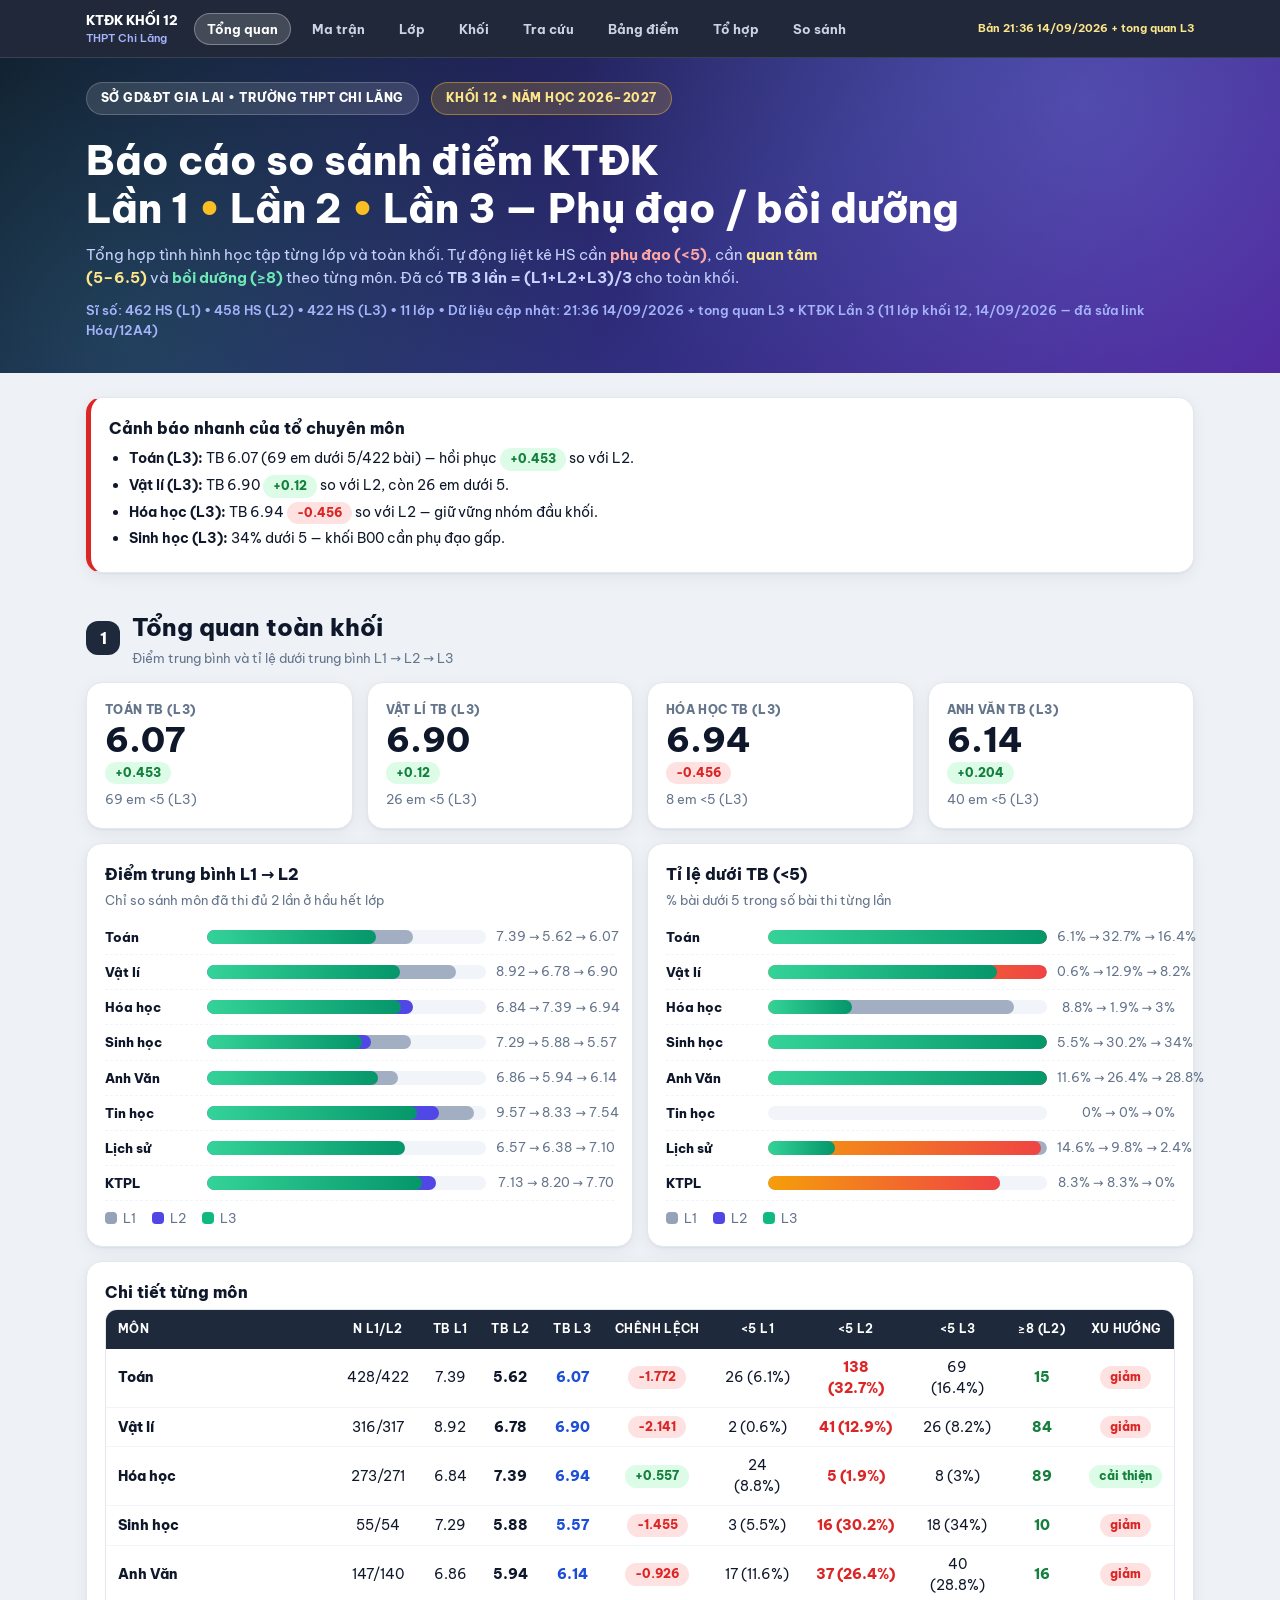
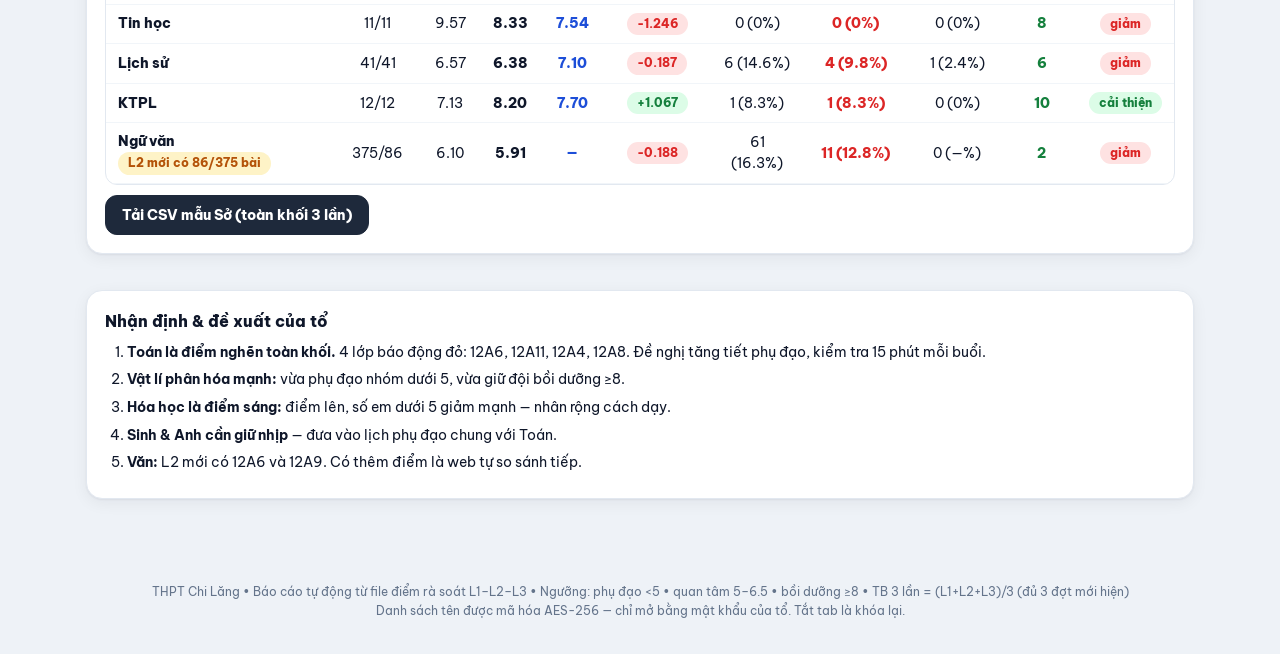
==== commit c0c8016f: "Thiet ke lai dieu huong tab 8 muc + gon hero, giu deep-link hash" ====
--- a/index.html
+++ b/index.html
@@ -63,6 +63,9 @@
   border: 1px solid transparent;
 }
 .navlink:hover { color: #fff; border-color: rgba(255, 255, 255, .25); }
+button.navlink { background: transparent; font-family: inherit; cursor: pointer; }
+button.navlink:active { transform: translateY(1px); }
+.navlink.on { color: #fff; background: rgba(255, 255, 255, .16); border-color: rgba(255, 255, 255, .3); }
 .ver {
   margin-left: auto; color: #fde68a; font-size: 11px; font-weight: 700;
   white-space: nowrap;
@@ -76,7 +79,7 @@
     radial-gradient(circle at 10% 90%, rgba(52, 211, 153, .18), transparent 40%),
     linear-gradient(135deg, #0f172a 0%, #312e81 60%, #4c1d95 100%);
 }
-.hero .wrap { padding-top: 40px; padding-bottom: 32px; }
+.hero .wrap { padding-top: 24px; padding-bottom: 20px; }
 .kicker {
   display: inline-block; font-size: 12px; font-weight: 800; letter-spacing: .04em;
   background: rgba(255, 255, 255, .12); border: 1px solid rgba(255, 255, 255, .2);
@@ -278,6 +281,7 @@
 @media print {
   .sheetwrap { max-height: none; overflow: visible; }
   table.sheet { font-size: 11px; }
+  section.block { display: block !important; }
 }
 
 @media print {
@@ -295,14 +299,14 @@
 <nav class="topnav no-print">
   <div class="wrap">
     <div class="brandmini">KTĐK KHỐI 12<small>THPT Chi Lăng</small></div>
-    <a class="navlink" href="#tong-quan">Tổng quan</a>
-    <a class="navlink" href="#ma-tran">Ma trận</a>
-    <a class="navlink" href="#lop">Từng lớp</a>
-    <a class="navlink" href="#khoi">Toàn khối</a>
-    <a class="navlink" href="#timkiem">Tra cứu</a>
-    <a class="navlink" href="#bang-diem">Bảng điểm</a>
-    <a class="navlink" href="#to-hop">Tổ hợp</a>
-    <a class="navlink" href="#so-sanh">So sánh</a>
+    <button type="button" class="navlink" data-tab="tong-quan">Tổng quan</button>
+    <button type="button" class="navlink" data-tab="ma-tran">Ma trận</button>
+    <button type="button" class="navlink" data-tab="lop">Lớp</button>
+    <button type="button" class="navlink" data-tab="khoi">Khối</button>
+    <button type="button" class="navlink" data-tab="timkiem">Tra cứu</button>
+    <button type="button" class="navlink" data-tab="bang-diem">Bảng điểm</button>
+    <button type="button" class="navlink" data-tab="to-hop">Tổ hợp</button>
+    <button type="button" class="navlink" data-tab="so-sanh">So sánh</button>
     <span class="ver" id="verBadge"></span>
   </div>
 </nav>
@@ -557,7 +561,7 @@
 window.__PUB__ = {"meta": {"truong": "THPT Chi Lăng - Gia Lai", "khoi": "Khối 12", "lan1": "KTĐK Lần 1 (23/8/2026)", "lan2": "KTĐK Lần 2", "cap_nhat": "21:36 14/09/2026 + tong quan L3", "nguon": ["26-27 Khoi 12- Diem KTDK - Lan 1 (Da ra soat).xlsx", "26-27 Khoi 12- Diem KTDK - Lan 2 (Da ra soat).xlsx", "12A7_L2 (2).xlsx[L1] (12A7-L1: khớp 144, cập nhật/thêm 48, lạ 4)", "12A7_L2 (2).xlsx[L2] (12A7-L2: khớp 140, cập nhật/thêm 7, lạ 4)", "12A10 - Điểm KTĐK-Lần 1.xlsx (12A10-L1: khớp 69, cập nhật/thêm 23, lạ 0)", "12A10- KTĐK-LẦN 2 (3).xlsx (12A10-L2: khớp 66, cập nhật/thêm 0, lạ 0)", "batch 11/09 23:09: (thêm môn Văn) 12A10 - Điểm KTĐK-Lần 1 (1).xlsx", "batch 11/09 23:09: 12A11 - ĐIỂM KTĐK.xlsx", "batch 11/09 23:09: 12A2_BẢNG ĐIỂM KTĐK TOÁN L1.xlsx", "batch 11/09 23:09: 12A3 - ĐIỂM KTĐK LẦN 01 2026-2027.xlsx", "batch 11/09 23:09: 12A4 - ĐIỂM KTĐK LẦN 1 +VĂN.xlsx", "batch 11/09 23:09: 12A5 - Điểm KTĐK Lần 1.xlsx", "batch 11/09 23:09: 12A6_BẢNG ĐIỂM KTĐK_LẦN 1.xlsx", "batch 11/09 23:09: 12A6_BẢNG ĐIỂM KTĐK_LẦN 2 (1).xlsx", "batch 11/09 23:09: 12A7_L2 (3).xlsx", "batch 11/09 23:09: 12A8_ĐIỂM  KTĐK LẦN 1.xlsx", "batch 11/09 23:09: 12A9_ ĐIỂM KTĐK Lần 2 (1).xlsx", "batch 11/09 23:09: ĐIỂM KTĐK 12A1 LẦN 1.xlsx", "12A10- KTĐK-LẦN 3.xlsx", "12A10- KTĐK-LẦN 3 (1).xlsx", "12A10_ ĐIỂM KTĐK Lần 3.xlsx", "2026-2027_HK1_Khoi12_Diem-KTDK-Lan_3.xlsx"], "siso_l1": 462, "siso_l2": 458, "subjects": ["Toán", "Ngữ văn", "Vật lí", "Hóa học", "Sinh học", "Lịch sử", "Tin học", "Anh Văn", "KTPL"], "classes": ["12A1", "12A10", "12A11", "12A2", "12A3", "12A4", "12A5", "12A6", "12A7", "12A8", "12A9"], "lan3": "KTĐK Lần 3 (11 lớp khối 12, 14/09/2026 — đã sửa link Hóa/12A4)", "siso_l3": 422}, "subjects_stats": {"Toán": {"n1": 428, "n2": 422, "tb1": 7.39, "tb2": 5.618, "delta": -1.772, "duoi5_l1": 26, "duoi5_l2": 138, "pct_duoi5_l1": 6.1, "pct_duoi5_l2": 32.7, "gioi_l2": 15, "kha_l2": 97, "tb_y_l2": 172, "tang": 19, "giam": 385, "bang": 11, "n3": 422, "tb3": 6.071, "duoi5_l3": 69, "pct_duoi5_l3": 16.4, "delta23": 0.453}, "Ngữ văn": {"n1": 375, "n2": 86, "tb1": 6.098, "tb2": 5.91, "delta": -0.188, "duoi5_l1": 61, "duoi5_l2": 11, "pct_duoi5_l1": 16.3, "pct_duoi5_l2": 12.8, "gioi_l2": 2, "kha_l2": 31, "tb_y_l2": 42, "tang": 3, "giam": 32, "bang": 5, "n3": 0, "tb3": null, "duoi5_l3": 0, "pct_duoi5_l3": null, "delta23": null}, "Vật lí": {"n1": 316, "n2": 317, "tb1": 8.923, "tb2": 6.782, "delta": -2.141, "duoi5_l1": 2, "duoi5_l2": 41, "pct_duoi5_l1": 0.6, "pct_duoi5_l2": 12.9, "gioi_l2": 84, "kha_l2": 107, "tb_y_l2": 85, "tang": 8, "giam": 299, "bang": 5, "n3": 316, "tb3": 6.902, "duoi5_l3": 26, "pct_duoi5_l3": 8.2, "delta23": 0.12}, "Hóa học": {"n1": 273, "n2": 271, "tb1": 6.836, "tb2": 7.394, "delta": 0.557, "duoi5_l1": 24, "duoi5_l2": 5, "pct_duoi5_l1": 8.8, "pct_duoi5_l2": 1.9, "gioi_l2": 89, "kha_l2": 139, "tb_y_l2": 37, "tang": 177, "giam": 72, "bang": 17, "n3": 269, "tb3": 6.938, "duoi5_l3": 8, "pct_duoi5_l3": 3.0, "delta23": -0.456}, "Sinh học": {"n1": 55, "n2": 54, "tb1": 7.295, "tb2": 5.88, "delta": -1.455, "duoi5_l1": 3, "duoi5_l2": 16, "pct_duoi5_l1": 5.5, "pct_duoi5_l2": 30.2, "gioi_l2": 10, "kha_l2": 7, "tb_y_l2": 21, "tang": 4, "giam": 47, "bang": 1, "n3": 53, "tb3": 5.573, "duoi5_l3": 18, "pct_duoi5_l3": 34.0, "delta23": -0.307}, "Lịch sử": {"n1": 41, "n2": 41, "tb1": 6.571, "tb2": 6.384, "delta": -0.187, "duoi5_l1": 6, "duoi5_l2": 4, "pct_duoi5_l1": 14.6, "pct_duoi5_l2": 9.8, "gioi_l2": 6, "kha_l2": 15, "tb_y_l2": 16, "tang": 13, "giam": 22, "bang": 4, "n3": 41, "tb3": 7.098, "duoi5_l3": 1, "pct_duoi5_l3": 2.4, "delta23": 0.714}, "Tin học": {"n1": 11, "n2": 11, "tb1": 9.573, "tb2": 8.327, "delta": -1.246, "duoi5_l1": 0, "duoi5_l2": 0, "pct_duoi5_l1": 0.0, "pct_duoi5_l2": 0.0, "gioi_l2": 8, "kha_l2": 3, "tb_y_l2": 0, "tang": 0, "giam": 10, "bang": 1, "n3": 10, "tb3": 7.54, "duoi5_l3": 0, "pct_duoi5_l3": 0.0, "delta23": -0.787}, "Anh Văn": {"n1": 147, "n2": 140, "tb1": 6.862, "tb2": 5.936, "delta": -0.926, "duoi5_l1": 17, "duoi5_l2": 37, "pct_duoi5_l1": 11.6, "pct_duoi5_l2": 26.4, "gioi_l2": 16, "kha_l2": 34, "tb_y_l2": 53, "tang": 22, "giam": 108, "bang": 7, "n3": 139, "tb3": 6.14, "duoi5_l3": 40, "pct_duoi5_l3": 28.8, "delta23": 0.204}, "KTPL": {"n1": 12, "n2": 12, "tb1": 7.129, "tb2": 8.196, "delta": 1.067, "duoi5_l1": 1, "duoi5_l2": 1, "pct_duoi5_l1": 8.3, "pct_duoi5_l2": 8.3, "gioi_l2": 10, "kha_l2": 1, "tb_y_l2": 0, "tang": 10, "giam": 2, "bang": 0, "n3": 12, "tb3": 7.696, "duoi5_l3": 0, "pct_duoi5_l3": 0.0, "delta23": -0.5}}, "class_stats": {"12A1": {"Toán": {"n1": 52, "n2": 48, "tb1": 8.182, "tb2": 6.42, "delta": -1.76, "duoi5_l1": 0, "duoi5_l2": 3, "n3": 47, "tb3": 6.648, "duoi5_l3": 2}, "Ngữ văn": {"n1": 47, "n2": 0, "tb1": 5.984, "tb2": null, "delta": null, "duoi5_l1": 8, "duoi5_l2": 0, "n3": 0, "tb3": null, "duoi5_l3": 0}, "Vật lí": {"n1": 37, "n2": 37, "tb1": 9.385, "tb2": 7.807, "delta": -1.58, "duoi5_l1": 0, "duoi5_l2": 0, "n3": 37, "tb3": 7.912, "duoi5_l3": 0}, "Hóa học": {"n1": 52, "n2": 48, "tb1": 7.427, "tb2": 7.645, "delta": 0.22, "duoi5_l1": 0, "duoi5_l2": 0, "n3": 47, "tb3": 7.197, "duoi5_l3": 0}, "Sinh học": {"n1": 0, "n2": 0, "tb1": null, "tb2": null, "delta": null, "duoi5_l1": 0, "duoi5_l2": 0, "n3": 0, "tb3": null, "duoi5_l3": 0}, "Lịch sử": {"n1": 0, "n2": 0, "tb1": null, "tb2": null, "delta": null, "duoi5_l1": 0, "duoi5_l2": 0, "n3": 0, "tb3": null, "duoi5_l3": 0}, "Tin học": {"n1": 0, "n2": 0, "tb1": null, "tb2": null, "delta": null, "duoi5_l1": 0, "duoi5_l2": 0, "n3": 0, "tb3": null, "duoi5_l3": 0}, "Anh Văn": {"n1": 15, "n2": 11, "tb1": 7.033, "tb2": 6.591, "delta": -0.44, "duoi5_l1": 0, "duoi5_l2": 0, "n3": 10, "tb3": 6.675, "duoi5_l3": 0}, "KTPL": {"n1": 0, "n2": 0, "tb1": null, "tb2": null, "delta": null, "duoi5_l1": 0, "duoi5_l2": 0, "n3": 0, "tb3": null, "duoi5_l3": 0}}, "12A10": {"Toán": {"n1": 23, "n2": 22, "tb1": 6.978, "tb2": 4.855, "delta": -2.12, "duoi5_l1": 1, "duoi5_l2": 15, "n3": 23, "tb3": 5.548, "duoi5_l3": 6}, "Ngữ văn": {"n1": 23, "n2": 0, "tb1": 5.446, "tb2": null, "delta": null, "duoi5_l1": 5, "duoi5_l2": 0, "n3": 0, "tb3": null, "duoi5_l3": 0}, "Vật lí": {"n1": 0, "n2": 0, "tb1": null, "tb2": null, "delta": null, "duoi5_l1": 0, "duoi5_l2": 0, "n3": 0, "tb3": null, "duoi5_l3": 0}, "Hóa học": {"n1": 23, "n2": 23, "tb1": 6.187, "tb2": 6.652, "delta": 0.46, "duoi5_l1": 3, "duoi5_l2": 2, "n3": 23, "tb3": 6.563, "duoi5_l3": 2}, "Sinh học": {"n1": 23, "n2": 23, "tb1": 6.383, "tb2": 4.83, "delta": -1.55, "duoi5_l1": 3, "duoi5_l2": 12, "n3": 23, "tb3": 4.974, "duoi5_l3": 15}, "Lịch sử": {"n1": 0, "n2": 0, "tb1": null, "tb2": null, "delta": null, "duoi5_l1": 0, "duoi5_l2": 0, "n3": 0, "tb3": null, "duoi5_l3": 0}, "Tin học": {"n1": 0, "n2": 0, "tb1": null, "tb2": null, "delta": null, "duoi5_l1": 0, "duoi5_l2": 0, "n3": 0, "tb3": null, "duoi5_l3": 0}, "Anh Văn": {"n1": 0, "n2": 0, "tb1": null, "tb2": null, "delta": null, "duoi5_l1": 0, "duoi5_l2": 0, "n3": 0, "tb3": null, "duoi5_l3": 0}, "KTPL": {"n1": 0, "n2": 0, "tb1": null, "tb2": null, "delta": null, "duoi5_l1": 0, "duoi5_l2": 0, "n3": 0, "tb3": null, "duoi5_l3": 0}}, "12A11": {"Toán": {"n1": 36, "n2": 38, "tb1": 5.831, "tb2": 4.693, "delta": -1.14, "duoi5_l1": 8, "duoi5_l2": 23, "n3": 38, "tb3": 4.755, "duoi5_l3": 19}, "Ngữ văn": {"n1": 35, "n2": 0, "tb1": 4.707, "tb2": null, "delta": null, "duoi5_l1": 22, "duoi5_l2": 0, "n3": 0, "tb3": null, "duoi5_l3": 0}, "Vật lí": {"n1": 36, "n2": 38, "tb1": 7.36, "tb2": 4.838, "delta": -2.52, "duoi5_l1": 1, "duoi5_l2": 20, "n3": 38, "tb3": 5.272, "duoi5_l3": 13}, "Hóa học": {"n1": 36, "n2": 38, "tb1": 5.146, "tb2": 6.045, "delta": 0.9, "duoi5_l1": 16, "duoi5_l2": 3, "n3": 38, "tb3": 5.863, "duoi5_l3": 6}, "Sinh học": {"n1": 0, "n2": 0, "tb1": null, "tb2": null, "delta": null, "duoi5_l1": 0, "duoi5_l2": 0, "n3": 0, "tb3": null, "duoi5_l3": 0}, "Lịch sử": {"n1": 0, "n2": 0, "tb1": null, "tb2": null, "delta": null, "duoi5_l1": 0, "duoi5_l2": 0, "n3": 0, "tb3": null, "duoi5_l3": 0}, "Tin học": {"n1": 0, "n2": 0, "tb1": null, "tb2": null, "delta": null, "duoi5_l1": 0, "duoi5_l2": 0, "n3": 0, "tb3": null, "duoi5_l3": 0}, "Anh Văn": {"n1": 0, "n2": 0, "tb1": null, "tb2": null, "delta": null, "duoi5_l1": 0, "duoi5_l2": 0, "n3": 0, "tb3": null, "duoi5_l3": 0}, "KTPL": {"n1": 0, "n2": 0, "tb1": null, "tb2": null, "delta": null, "duoi5_l1": 0, "duoi5_l2": 0, "n3": 0, "tb3": null, "duoi5_l3": 0}}, "12A2": {"Toán": {"n1": 39, "n2": 38, "tb1": 8.165, "tb2": 6.553, "delta": -1.61, "duoi5_l1": 0, "duoi5_l2": 0, "n3": 39, "tb3": 6.936, "duoi5_l3": 1}, "Ngữ văn": {"n1": 39, "n2": 0, "tb1": 6.609, "tb2": null, "delta": null, "duoi5_l1": 1, "duoi5_l2": 0, "n3": 0, "tb3": null, "duoi5_l3": 0}, "Vật lí": {"n1": 39, "n2": 38, "tb1": 9.635, "tb2": 7.643, "delta": -1.99, "duoi5_l1": 0, "duoi5_l2": 0, "n3": 38, "tb3": 7.595, "duoi5_l3": 1}, "Hóa học": {"n1": 0, "n2": 0, "tb1": null, "tb2": null, "delta": null, "duoi5_l1": 0, "duoi5_l2": 0, "n3": 0, "tb3": null, "duoi5_l3": 0}, "Sinh học": {"n1": 0, "n2": 0, "tb1": null, "tb2": null, "delta": null, "duoi5_l1": 0, "duoi5_l2": 0, "n3": 0, "tb3": null, "duoi5_l3": 0}, "Lịch sử": {"n1": 0, "n2": 0, "tb1": null, "tb2": null, "delta": null, "duoi5_l1": 0, "duoi5_l2": 0, "n3": 0, "tb3": null, "duoi5_l3": 0}, "Tin học": {"n1": 0, "n2": 0, "tb1": null, "tb2": null, "delta": null, "duoi5_l1": 0, "duoi5_l2": 0, "n3": 0, "tb3": null, "duoi5_l3": 0}, "Anh Văn": {"n1": 39, "n2": 38, "tb1": 8.154, "tb2": 7.191, "delta": -0.96, "duoi5_l1": 0, "duoi5_l2": 0, "n3": 38, "tb3": 7.461, "duoi5_l3": 1}, "KTPL": {"n1": 0, "n2": 0, "tb1": null, "tb2": null, "delta": null, "duoi5_l1": 0, "duoi5_l2": 0, "n3": 0, "tb3": null, "duoi5_l3": 0}}, "12A3": {"Toán": {"n1": 37, "n2": 37, "tb1": 9.239, "tb2": 7.232, "delta": -2.01, "duoi5_l1": 0, "duoi5_l2": 0, "n3": 38, "tb3": 7.888, "duoi5_l3": 0}, "Ngữ văn": {"n1": 37, "n2": 0, "tb1": 7.257, "tb2": null, "delta": null, "duoi5_l1": 0, "duoi5_l2": 0, "n3": 0, "tb3": null, "duoi5_l3": 0}, "Vật lí": {"n1": 37, "n2": 37, "tb1": 9.689, "tb2": 8.912, "delta": -0.78, "duoi5_l1": 0, "duoi5_l2": 0, "n3": 38, "tb3": 8.745, "duoi5_l3": 0}, "Hóa học": {"n1": 37, "n2": 37, "tb1": 8.465, "tb2": 8.453, "delta": -0.01, "duoi5_l1": 0, "duoi5_l2": 0, "n3": 38, "tb3": 8.397, "duoi5_l3": 0}, "Sinh học": {"n1": 0, "n2": 0, "tb1": null, "tb2": null, "delta": null, "duoi5_l1": 0, "duoi5_l2": 0, "n3": 0, "tb3": null, "duoi5_l3": 0}, "Lịch sử": {"n1": 0, "n2": 0, "tb1": null, "tb2": null, "delta": null, "duoi5_l1": 0, "duoi5_l2": 0, "n3": 0, "tb3": null, "duoi5_l3": 0}, "Tin học": {"n1": 0, "n2": 0, "tb1": null, "tb2": null, "delta": null, "duoi5_l1": 0, "duoi5_l2": 0, "n3": 0, "tb3": null, "duoi5_l3": 0}, "Anh Văn": {"n1": 0, "n2": 0, "tb1": null, "tb2": null, "delta": null, "duoi5_l1": 0, "duoi5_l2": 0, "n3": 0, "tb3": null, "duoi5_l3": 0}, "KTPL": {"n1": 0, "n2": 0, "tb1": null, "tb2": null, "delta": null, "duoi5_l1": 0, "duoi5_l2": 0, "n3": 0, "tb3": null, "duoi5_l3": 0}}, "12A4": {"Toán": {"n1": 47, "n2": 45, "tb1": 7.17, "tb2": 5.021, "delta": -2.15, "duoi5_l1": 2, "duoi5_l2": 23, "n3": 46, "tb3": 5.843, "duoi5_l3": 5}, "Ngữ văn": {"n1": 46, "n2": 0, "tb1": 5.636, "tb2": null, "delta": null, "duoi5_l1": 9, "duoi5_l2": 0, "n3": 0, "tb3": null, "duoi5_l3": 0}, "Vật lí": {"n1": 47, "n2": 45, "tb1": 8.903, "tb2": 6.474, "delta": -2.43, "duoi5_l1": 0, "duoi5_l2": 3, "n3": 45, "tb3": 6.67, "duoi5_l3": 1}, "Hóa học": {"n1": 0, "n2": 0, "tb1": null, "tb2": null, "delta": null, "duoi5_l1": 0, "duoi5_l2": 0, "n3": 0, "tb3": null, "duoi5_l3": 0}, "Sinh học": {"n1": 0, "n2": 0, "tb1": null, "tb2": null, "delta": null, "duoi5_l1": 0, "duoi5_l2": 0, "n3": 0, "tb3": null, "duoi5_l3": 0}, "Lịch sử": {"n1": 0, "n2": 0, "tb1": null, "tb2": null, "delta": null, "duoi5_l1": 0, "duoi5_l2": 0, "n3": 0, "tb3": null, "duoi5_l3": 0}, "Tin học": {"n1": 11, "n2": 11, "tb1": 9.573, "tb2": 8.327, "delta": -1.25, "duoi5_l1": 0, "duoi5_l2": 0, "n3": 10, "tb3": 7.54, "duoi5_l3": 0}, "Anh Văn": {"n1": 36, "n2": 34, "tb1": 7.368, "tb2": 5.846, "delta": -1.52, "duoi5_l1": 1, "duoi5_l2": 7, "n3": 35, "tb3": 6.271, "duoi5_l3": 7}, "KTPL": {"n1": 0, "n2": 0, "tb1": null, "tb2": null, "delta": null, "duoi5_l1": 0, "duoi5_l2": 0, "n3": 0, "tb3": null, "duoi5_l3": 0}}, "12A5": {"Toán": {"n1": 32, "n2": 31, "tb1": 7.684, "tb2": 6.419, "delta": -1.27, "duoi5_l1": 0, "duoi5_l2": 1, "n3": 30, "tb3": 6.487, "duoi5_l3": 3}, "Ngữ văn": {"n1": 32, "n2": 0, "tb1": 6.705, "tb2": null, "delta": null, "duoi5_l1": 1, "duoi5_l2": 0, "n3": 0, "tb3": null, "duoi5_l3": 0}, "Vật lí": {"n1": 0, "n2": 0, "tb1": null, "tb2": null, "delta": null, "duoi5_l1": 0, "duoi5_l2": 0, "n3": 0, "tb3": null, "duoi5_l3": 0}, "Hóa học": {"n1": 32, "n2": 31, "tb1": 7.737, "tb2": 7.923, "delta": 0.19, "duoi5_l1": 0, "duoi5_l2": 0, "n3": 30, "tb3": 7.482, "duoi5_l3": 0}, "Sinh học": {"n1": 32, "n2": 31, "tb1": 7.952, "tb2": 6.658, "delta": -1.29, "duoi5_l1": 0, "duoi5_l2": 4, "n3": 30, "tb3": 6.032, "duoi5_l3": 3}, "Lịch sử": {"n1": 0, "n2": 0, "tb1": null, "tb2": null, "delta": null, "duoi5_l1": 0, "duoi5_l2": 0, "n3": 0, "tb3": null, "duoi5_l3": 0}, "Tin học": {"n1": 0, "n2": 0, "tb1": null, "tb2": null, "delta": null, "duoi5_l1": 0, "duoi5_l2": 0, "n3": 0, "tb3": null, "duoi5_l3": 0}, "Anh Văn": {"n1": 0, "n2": 0, "tb1": null, "tb2": null, "delta": null, "duoi5_l1": 0, "duoi5_l2": 0, "n3": 0, "tb3": null, "duoi5_l3": 0}, "KTPL": {"n1": 0, "n2": 0, "tb1": null, "tb2": null, "delta": null, "duoi5_l1": 0, "duoi5_l2": 0, "n3": 0, "tb3": null, "duoi5_l3": 0}}, "12A6": {"Toán": {"n1": 42, "n2": 41, "tb1": 5.746, "tb2": 4.584, "delta": -1.16, "duoi5_l1": 14, "duoi5_l2": 27, "n3": 41, "tb3": 5.0, "duoi5_l3": 16}, "Ngữ văn": {"n1": 41, "n2": 41, "tb1": 6.598, "tb2": 5.75, "delta": -0.85, "duoi5_l1": 4, "duoi5_l2": 8, "n3": 0, "tb3": null, "duoi5_l3": 0}, "Vật lí": {"n1": 0, "n2": 0, "tb1": null, "tb2": null, "delta": null, "duoi5_l1": 0, "duoi5_l2": 0, "n3": 0, "tb3": null, "duoi5_l3": 0}, "Hóa học": {"n1": 0, "n2": 0, "tb1": null, "tb2": null, "delta": null, "duoi5_l1": 0, "duoi5_l2": 0, "n3": 0, "tb3": null, "duoi5_l3": 0}, "Sinh học": {"n1": 0, "n2": 0, "tb1": null, "tb2": null, "delta": null, "duoi5_l1": 0, "duoi5_l2": 0, "n3": 0, "tb3": null, "duoi5_l3": 0}, "Lịch sử": {"n1": 41, "n2": 41, "tb1": 6.571, "tb2": 6.384, "delta": -0.19, "duoi5_l1": 6, "duoi5_l2": 4, "n3": 41, "tb3": 7.098, "duoi5_l3": 1}, "Tin học": {"n1": 0, "n2": 0, "tb1": null, "tb2": null, "delta": null, "duoi5_l1": 0, "duoi5_l2": 0, "n3": 0, "tb3": null, "duoi5_l3": 0}, "Anh Văn": {"n1": 30, "n2": 29, "tb1": 5.683, "tb2": 5.034, "delta": -0.65, "duoi5_l1": 8, "duoi5_l2": 14, "n3": 29, "tb3": 5.052, "duoi5_l3": 17}, "KTPL": {"n1": 12, "n2": 12, "tb1": 7.129, "tb2": 8.196, "delta": 1.07, "duoi5_l1": 1, "duoi5_l2": 1, "n3": 12, "tb3": 7.696, "duoi5_l3": 0}}, "12A7": {"Toán": {"n1": 48, "n2": 49, "tb1": 7.862, "tb2": 5.714, "delta": -2.15, "duoi5_l1": 0, "duoi5_l2": 8, "n3": 49, "tb3": 6.287, "duoi5_l3": 3}, "Ngữ văn": {"n1": 48, "n2": 0, "tb1": 5.885, "tb2": null, "delta": null, "duoi5_l1": 8, "duoi5_l2": 0, "n3": 0, "tb3": null, "duoi5_l3": 0}, "Vật lí": {"n1": 48, "n2": 49, "tb1": 8.849, "tb2": 6.782, "delta": -2.07, "duoi5_l1": 1, "duoi5_l2": 2, "n3": 49, "tb3": 6.544, "duoi5_l3": 0}, "Hóa học": {"n1": 48, "n2": 49, "tb1": 6.671, "tb2": 7.493, "delta": 0.82, "duoi5_l1": 2, "duoi5_l2": 0, "n3": 49, "tb3": 6.72, "duoi5_l3": 0}, "Sinh học": {"n1": 0, "n2": 0, "tb1": null, "tb2": null, "delta": null, "duoi5_l1": 0, "duoi5_l2": 0, "n3": 0, "tb3": null, "duoi5_l3": 0}, "Lịch sử": {"n1": 0, "n2": 0, "tb1": null, "tb2": null, "delta": null, "duoi5_l1": 0, "duoi5_l2": 0, "n3": 0, "tb3": null, "duoi5_l3": 0}, "Tin học": {"n1": 0, "n2": 0, "tb1": null, "tb2": null, "delta": null, "duoi5_l1": 0, "duoi5_l2": 0, "n3": 0, "tb3": null, "duoi5_l3": 0}, "Anh Văn": {"n1": 0, "n2": 0, "tb1": null, "tb2": null, "delta": null, "duoi5_l1": 0, "duoi5_l2": 0, "n3": 0, "tb3": null, "duoi5_l3": 0}, "KTPL": {"n1": 0, "n2": 0, "tb1": null, "tb2": null, "delta": null, "duoi5_l1": 0, "duoi5_l2": 0, "n3": 0, "tb3": null, "duoi5_l3": 0}}, "12A8": {"Toán": {"n1": 27, "n2": 28, "tb1": 6.78, "tb2": 4.648, "delta": -2.13, "duoi5_l1": 1, "duoi5_l2": 19, "n3": 27, "tb3": 5.337, "duoi5_l3": 8}, "Ngữ văn": {"n1": 27, "n2": 0, "tb1": 6.019, "tb2": null, "delta": null, "duoi5_l1": 3, "duoi5_l2": 0, "n3": 0, "tb3": null, "duoi5_l3": 0}, "Vật lí": {"n1": 27, "n2": 28, "tb1": 8.87, "tb2": 5.543, "delta": -3.33, "duoi5_l1": 0, "duoi5_l2": 11, "n3": 27, "tb3": 5.709, "duoi5_l3": 9}, "Hóa học": {"n1": 0, "n2": 0, "tb1": null, "tb2": null, "delta": null, "duoi5_l1": 0, "duoi5_l2": 0, "n3": 0, "tb3": null, "duoi5_l3": 0}, "Sinh học": {"n1": 0, "n2": 0, "tb1": null, "tb2": null, "delta": null, "duoi5_l1": 0, "duoi5_l2": 0, "n3": 0, "tb3": null, "duoi5_l3": 0}, "Lịch sử": {"n1": 0, "n2": 0, "tb1": null, "tb2": null, "delta": null, "duoi5_l1": 0, "duoi5_l2": 0, "n3": 0, "tb3": null, "duoi5_l3": 0}, "Tin học": {"n1": 0, "n2": 0, "tb1": null, "tb2": null, "delta": null, "duoi5_l1": 0, "duoi5_l2": 0, "n3": 0, "tb3": null, "duoi5_l3": 0}, "Anh Văn": {"n1": 27, "n2": 28, "tb1": 5.537, "tb2": 5.018, "delta": -0.52, "duoi5_l1": 8, "duoi5_l2": 16, "n3": 27, "tb3": 5.083, "duoi5_l3": 15}, "KTPL": {"n1": 0, "n2": 0, "tb1": null, "tb2": null, "delta": null, "duoi5_l1": 0, "duoi5_l2": 0, "n3": 0, "tb3": null, "duoi5_l3": 0}}, "12A9": {"Toán": {"n1": 45, "n2": 45, "tb1": 7.159, "tb2": 5.289, "delta": -1.87, "duoi5_l1": 0, "duoi5_l2": 19, "n3": 44, "tb3": 5.694, "duoi5_l3": 6}, "Ngữ văn": {"n1": 0, "n2": 45, "tb1": null, "tb2": 6.056, "delta": null, "duoi5_l1": 0, "duoi5_l2": 3, "n3": 0, "tb3": null, "duoi5_l3": 0}, "Vật lí": {"n1": 45, "n2": 45, "tb1": 8.676, "tb2": 6.18, "delta": -2.5, "duoi5_l1": 0, "duoi5_l2": 5, "n3": 44, "tb3": 6.639, "duoi5_l3": 2}, "Hóa học": {"n1": 45, "n2": 45, "tb1": 6.031, "tb2": 7.303, "delta": 1.27, "duoi5_l1": 3, "duoi5_l2": 0, "n3": 44, "tb3": 6.399, "duoi5_l3": 0}, "Sinh học": {"n1": 0, "n2": 0, "tb1": null, "tb2": null, "delta": null, "duoi5_l1": 0, "duoi5_l2": 0, "n3": 0, "tb3": null, "duoi5_l3": 0}, "Lịch sử": {"n1": 0, "n2": 0, "tb1": null, "tb2": null, "delta": null, "duoi5_l1": 0, "duoi5_l2": 0, "n3": 0, "tb3": null, "duoi5_l3": 0}, "Tin học": {"n1": 0, "n2": 0, "tb1": null, "tb2": null, "delta": null, "duoi5_l1": 0, "duoi5_l2": 0, "n3": 0, "tb3": null, "duoi5_l3": 0}, "Anh Văn": {"n1": 0, "n2": 0, "tb1": null, "tb2": null, "delta": null, "duoi5_l1": 0, "duoi5_l2": 0, "n3": 0, "tb3": null, "duoi5_l3": 0}, "KTPL": {"n1": 0, "n2": 0, "tb1": null, "tb2": null, "delta": null, "duoi5_l1": 0, "duoi5_l2": 0, "n3": 0, "tb3": null, "duoi5_l3": 0}}}, "overview_classes": [{"lop": "12A1", "siso_l1": 54, "siso_l2": 50, "stats": {"Toán": {"n1": 52, "n2": 48, "tb1": 8.182, "tb2": 6.42, "delta": -1.76, "duoi5_l1": 0, "duoi5_l2": 3, "n3": 47, "tb3": 6.648, "duoi5_l3": 2}, "Ngữ văn": {"n1": 47, "n2": 0, "tb1": 5.984, "tb2": null, "delta": null, "duoi5_l1": 8, "duoi5_l2": 0, "n3": 0, "tb3": null, "duoi5_l3": 0}, "Vật lí": {"n1": 37, "n2": 37, "tb1": 9.385, "tb2": 7.807, "delta": -1.58, "duoi5_l1": 0, "duoi5_l2": 0, "n3": 37, "tb3": 7.912, "duoi5_l3": 0}, "Hóa học": {"n1": 52, "n2": 48, "tb1": 7.427, "tb2": 7.645, "delta": 0.22, "duoi5_l1": 0, "duoi5_l2": 0, "n3": 47, "tb3": 7.197, "duoi5_l3": 0}, "Sinh học": {"n1": 0, "n2": 0, "tb1": null, "tb2": null, "delta": null, "duoi5_l1": 0, "duoi5_l2": 0, "n3": 0, "tb3": null, "duoi5_l3": 0}, "Lịch sử": {"n1": 0, "n2": 0, "tb1": null, "tb2": null, "delta": null, "duoi5_l1": 0, "duoi5_l2": 0, "n3": 0, "tb3": null, "duoi5_l3": 0}, "Tin học": {"n1": 0, "n2": 0, "tb1": null, "tb2": null, "delta": null, "duoi5_l1": 0, "duoi5_l2": 0, "n3": 0, "tb3": null, "duoi5_l3": 0}, "Anh Văn": {"n1": 15, "n2": 11, "tb1": 7.033, "tb2": 6.591, "delta": -0.44, "duoi5_l1": 0, "duoi5_l2": 0, "n3": 10, "tb3": 6.675, "duoi5_l3": 0}, "KTPL": {"n1": 0, "n2": 0, "tb1": null, "tb2": null, "delta": null, "duoi5_l1": 0, "duoi5_l2": 0, "n3": 0, "tb3": null, "duoi5_l3": 0}}, "siso_l3": 47}, {"lop": "12A10", "siso_l1": 23, "siso_l2": 23, "stats": {"Toán": {"n1": 23, "n2": 22, "tb1": 6.978, "tb2": 4.855, "delta": -2.12, "duoi5_l1": 1, "duoi5_l2": 15, "n3": 23, "tb3": 5.548, "duoi5_l3": 6}, "Ngữ văn": {"n1": 23, "n2": 0, "tb1": 5.446, "tb2": null, "delta": null, "duoi5_l1": 5, "duoi5_l2": 0, "n3": 0, "tb3": null, "duoi5_l3": 0}, "Vật lí": {"n1": 0, "n2": 0, "tb1": null, "tb2": null, "delta": null, "duoi5_l1": 0, "duoi5_l2": 0, "n3": 0, "tb3": null, "duoi5_l3": 0}, "Hóa học": {"n1": 23, "n2": 22, "tb1": 6.187, "tb2": 6.602, "delta": 0.42, "duoi5_l1": 3, "duoi5_l2": 2, "n3": 23, "tb3": 6.563, "duoi5_l3": 2}, "Sinh học": {"n1": 23, "n2": 22, "tb1": 6.383, "tb2": 4.686, "delta": -1.7, "duoi5_l1": 3, "duoi5_l2": 12, "n3": 23, "tb3": 4.974, "duoi5_l3": 15}, "Lịch sử": {"n1": 0, "n2": 0, "tb1": null, "tb2": null, "delta": null, "duoi5_l1": 0, "duoi5_l2": 0, "n3": 0, "tb3": null, "duoi5_l3": 0}, "Tin học": {"n1": 0, "n2": 0, "tb1": null, "tb2": null, "delta": null, "duoi5_l1": 0, "duoi5_l2": 0, "n3": 0, "tb3": null, "duoi5_l3": 0}, "Anh Văn": {"n1": 0, "n2": 0, "tb1": null, "tb2": null, "delta": null, "duoi5_l1": 0, "duoi5_l2": 0, "n3": 0, "tb3": null, "duoi5_l3": 0}, "KTPL": {"n1": 0, "n2": 0, "tb1": null, "tb2": null, "delta": null, "duoi5_l1": 0, "duoi5_l2": 0, "n3": 0, "tb3": null, "duoi5_l3": 0}}, "siso_l3": 23}, {"lop": "12A11", "siso_l1": 38, "siso_l2": 38, "stats": {"Toán": {"n1": 36, "n2": 38, "tb1": 5.831, "tb2": 4.693, "delta": -1.14, "duoi5_l1": 8, "duoi5_l2": 23, "n3": 38, "tb3": 4.755, "duoi5_l3": 19}, "Ngữ văn": {"n1": 35, "n2": 0, "tb1": 4.707, "tb2": null, "delta": null, "duoi5_l1": 22, "duoi5_l2": 0, "n3": 0, "tb3": null, "duoi5_l3": 0}, "Vật lí": {"n1": 36, "n2": 38, "tb1": 7.36, "tb2": 4.838, "delta": -2.52, "duoi5_l1": 1, "duoi5_l2": 20, "n3": 38, "tb3": 5.272, "duoi5_l3": 13}, "Hóa học": {"n1": 36, "n2": 38, "tb1": 5.146, "tb2": 6.045, "delta": 0.9, "duoi5_l1": 16, "duoi5_l2": 3, "n3": 38, "tb3": 5.863, "duoi5_l3": 6}, "Sinh học": {"n1": 0, "n2": 0, "tb1": null, "tb2": null, "delta": null, "duoi5_l1": 0, "duoi5_l2": 0, "n3": 0, "tb3": null, "duoi5_l3": 0}, "Lịch sử": {"n1": 0, "n2": 0, "tb1": null, "tb2": null, "delta": null, "duoi5_l1": 0, "duoi5_l2": 0, "n3": 0, "tb3": null, "duoi5_l3": 0}, "Tin học": {"n1": 0, "n2": 0, "tb1": null, "tb2": null, "delta": null, "duoi5_l1": 0, "duoi5_l2": 0, "n3": 0, "tb3": null, "duoi5_l3": 0}, "Anh Văn": {"n1": 0, "n2": 0, "tb1": null, "tb2": null, "delta": null, "duoi5_l1": 0, "duoi5_l2": 0, "n3": 0, "tb3": null, "duoi5_l3": 0}, "KTPL": {"n1": 0, "n2": 0, "tb1": null, "tb2": null, "delta": null, "duoi5_l1": 0, "duoi5_l2": 0, "n3": 0, "tb3": null, "duoi5_l3": 0}}, "siso_l3": 38}, {"lop": "12A2", "siso_l1": 47, "siso_l2": 47, "stats": {"Toán": {"n1": 39, "n2": 38, "tb1": 8.165, "tb2": 6.553, "delta": -1.61, "duoi5_l1": 0, "duoi5_l2": 0, "n3": 39, "tb3": 6.936, "duoi5_l3": 1}, "Ngữ văn": {"n1": 39, "n2": 0, "tb1": 6.609, "tb2": null, "delta": null, "duoi5_l1": 1, "duoi5_l2": 0, "n3": 0, "tb3": null, "duoi5_l3": 0}, "Vật lí": {"n1": 39, "n2": 38, "tb1": 9.635, "tb2": 7.643, "delta": -1.99, "duoi5_l1": 0, "duoi5_l2": 0, "n3": 38, "tb3": 7.595, "duoi5_l3": 1}, "Hóa học": {"n1": 0, "n2": 0, "tb1": null, "tb2": null, "delta": null, "duoi5_l1": 0, "duoi5_l2": 0, "n3": 0, "tb3": null, "duoi5_l3": 0}, "Sinh học": {"n1": 0, "n2": 0, "tb1": null, "tb2": null, "delta": null, "duoi5_l1": 0, "duoi5_l2": 0, "n3": 0, "tb3": null, "duoi5_l3": 0}, "Lịch sử": {"n1": 0, "n2": 0, "tb1": null, "tb2": null, "delta": null, "duoi5_l1": 0, "duoi5_l2": 0, "n3": 0, "tb3": null, "duoi5_l3": 0}, "Tin học": {"n1": 0, "n2": 0, "tb1": null, "tb2": null, "delta": null, "duoi5_l1": 0, "duoi5_l2": 0, "n3": 0, "tb3": null, "duoi5_l3": 0}, "Anh Văn": {"n1": 39, "n2": 38, "tb1": 8.154, "tb2": 7.191, "delta": -0.96, "duoi5_l1": 0, "duoi5_l2": 0, "n3": 38, "tb3": 7.461, "duoi5_l3": 1}, "KTPL": {"n1": 0, "n2": 0, "tb1": null, "tb2": null, "delta": null, "duoi5_l1": 0, "duoi5_l2": 0, "n3": 0, "tb3": null, "duoi5_l3": 0}}, "siso_l3": 39}, {"lop": "12A3", "siso_l1": 48, "siso_l2": 48, "stats": {"Toán": {"n1": 37, "n2": 37, "tb1": 9.239, "tb2": 7.232, "delta": -2.01, "duoi5_l1": 0, "duoi5_l2": 0, "n3": 38, "tb3": 7.888, "duoi5_l3": 0}, "Ngữ văn": {"n1": 37, "n2": 0, "tb1": 7.257, "tb2": null, "delta": null, "duoi5_l1": 0, "duoi5_l2": 0, "n3": 0, "tb3": null, "duoi5_l3": 0}, "Vật lí": {"n1": 37, "n2": 37, "tb1": 9.689, "tb2": 8.912, "delta": -0.78, "duoi5_l1": 0, "duoi5_l2": 0, "n3": 38, "tb3": 8.745, "duoi5_l3": 0}, "Hóa học": {"n1": 37, "n2": 37, "tb1": 8.465, "tb2": 8.453, "delta": -0.01, "duoi5_l1": 0, "duoi5_l2": 0, "n3": 38, "tb3": 8.397, "duoi5_l3": 0}, "Sinh học": {"n1": 0, "n2": 0, "tb1": null, "tb2": null, "delta": null, "duoi5_l1": 0, "duoi5_l2": 0, "n3": 0, "tb3": null, "duoi5_l3": 0}, "Lịch sử": {"n1": 0, "n2": 0, "tb1": null, "tb2": null, "delta": null, "duoi5_l1": 0, "duoi5_l2": 0, "n3": 0, "tb3": null, "duoi5_l3": 0}, "Tin học": {"n1": 0, "n2": 0, "tb1": null, "tb2": null, "delta": null, "duoi5_l1": 0, "duoi5_l2": 0, "n3": 0, "tb3": null, "duoi5_l3": 0}, "Anh Văn": {"n1": 0, "n2": 0, "tb1": null, "tb2": null, "delta": null, "duoi5_l1": 0, "duoi5_l2": 0, "n3": 0, "tb3": null, "duoi5_l3": 0}, "KTPL": {"n1": 0, "n2": 0, "tb1": null, "tb2": null, "delta": null, "duoi5_l1": 0, "duoi5_l2": 0, "n3": 0, "tb3": null, "duoi5_l3": 0}}, "siso_l3": 38}, {"lop": "12A4", "siso_l1": 50, "siso_l2": 50, "stats": {"Toán": {"n1": 47, "n2": 45, "tb1": 7.17, "tb2": 5.021, "delta": -2.15, "duoi5_l1": 2, "duoi5_l2": 23, "n3": 46, "tb3": 5.843, "duoi5_l3": 5}, "Ngữ văn": {"n1": 46, "n2": 0, "tb1": 5.636, "tb2": null, "delta": null, "duoi5_l1": 9, "duoi5_l2": 0, "n3": 0, "tb3": null, "duoi5_l3": 0}, "Vật lí": {"n1": 47, "n2": 45, "tb1": 8.903, "tb2": 6.474, "delta": -2.43, "duoi5_l1": 0, "duoi5_l2": 3, "n3": 45, "tb3": 6.67, "duoi5_l3": 1}, "Hóa học": {"n1": 0, "n2": 0, "tb1": null, "tb2": null, "delta": null, "duoi5_l1": 0, "duoi5_l2": 0, "n3": 0, "tb3": null, "duoi5_l3": 0}, "Sinh học": {"n1": 0, "n2": 0, "tb1": null, "tb2": null, "delta": null, "duoi5_l1": 0, "duoi5_l2": 0, "n3": 0, "tb3": null, "duoi5_l3": 0}, "Lịch sử": {"n1": 0, "n2": 0, "tb1": null, "tb2": null, "delta": null, "duoi5_l1": 0, "duoi5_l2": 0, "n3": 0, "tb3": null, "duoi5_l3": 0}, "Tin học": {"n1": 11, "n2": 11, "tb1": 9.573, "tb2": 8.327, "delta": -1.25, "duoi5_l1": 0, "duoi5_l2": 0, "n3": 10, "tb3": 7.54, "duoi5_l3": 0}, "Anh Văn": {"n1": 36, "n2": 34, "tb1": 7.368, "tb2": 5.846, "delta": -1.52, "duoi5_l1": 1, "duoi5_l2": 7, "n3": 35, "tb3": 6.271, "duoi5_l3": 7}, "KTPL": {"n1": 0, "n2": 0, "tb1": null, "tb2": null, "delta": null, "duoi5_l1": 0, "duoi5_l2": 0, "n3": 0, "tb3": null, "duoi5_l3": 0}}, "siso_l3": 46}, {"lop": "12A5", "siso_l1": 35, "siso_l2": 35, "stats": {"Toán": {"n1": 32, "n2": 31, "tb1": 7.684, "tb2": 6.419, "delta": -1.27, "duoi5_l1": 0, "duoi5_l2": 1, "n3": 30, "tb3": 6.487, "duoi5_l3": 3}, "Ngữ văn": {"n1": 32, "n2": 0, "tb1": 6.705, "tb2": null, "delta": null, "duoi5_l1": 1, "duoi5_l2": 0, "n3": 0, "tb3": null, "duoi5_l3": 0}, "Vật lí": {"n1": 0, "n2": 0, "tb1": null, "tb2": null, "delta": null, "duoi5_l1": 0, "duoi5_l2": 0, "n3": 0, "tb3": null, "duoi5_l3": 0}, "Hóa học": {"n1": 32, "n2": 31, "tb1": 7.737, "tb2": 7.923, "delta": 0.19, "duoi5_l1": 0, "duoi5_l2": 0, "n3": 30, "tb3": 7.482, "duoi5_l3": 0}, "Sinh học": {"n1": 32, "n2": 31, "tb1": 7.952, "tb2": 6.658, "delta": -1.29, "duoi5_l1": 0, "duoi5_l2": 4, "n3": 30, "tb3": 6.032, "duoi5_l3": 3}, "Lịch sử": {"n1": 0, "n2": 0, "tb1": null, "tb2": null, "delta": null, "duoi5_l1": 0, "duoi5_l2": 0, "n3": 0, "tb3": null, "duoi5_l3": 0}, "Tin học": {"n1": 0, "n2": 0, "tb1": null, "tb2": null, "delta": null, "duoi5_l1": 0, "duoi5_l2": 0, "n3": 0, "tb3": null, "duoi5_l3": 0}, "Anh Văn": {"n1": 0, "n2": 0, "tb1": null, "tb2": null, "delta": null, "duoi5_l1": 0, "duoi5_l2": 0, "n3": 0, "tb3": null, "duoi5_l3": 0}, "KTPL": {"n1": 0, "n2": 0, "tb1": null, "tb2": null, "delta": null, "duoi5_l1": 0, "duoi5_l2": 0, "n3": 0, "tb3": null, "duoi5_l3": 0}}, "siso_l3": 30}, {"lop": "12A6", "siso_l1": 44, "siso_l2": 44, "stats": {"Toán": {"n1": 42, "n2": 41, "tb1": 5.746, "tb2": 4.584, "delta": -1.16, "duoi5_l1": 14, "duoi5_l2": 27, "n3": 41, "tb3": 5.0, "duoi5_l3": 16}, "Ngữ văn": {"n1": 41, "n2": 41, "tb1": 6.598, "tb2": 5.75, "delta": -0.85, "duoi5_l1": 4, "duoi5_l2": 8, "n3": 0, "tb3": null, "duoi5_l3": 0}, "Vật lí": {"n1": 0, "n2": 0, "tb1": null, "tb2": null, "delta": null, "duoi5_l1": 0, "duoi5_l2": 0, "n3": 0, "tb3": null, "duoi5_l3": 0}, "Hóa học": {"n1": 0, "n2": 0, "tb1": null, "tb2": null, "delta": null, "duoi5_l1": 0, "duoi5_l2": 0, "n3": 0, "tb3": null, "duoi5_l3": 0}, "Sinh học": {"n1": 0, "n2": 0, "tb1": null, "tb2": null, "delta": null, "duoi5_l1": 0, "duoi5_l2": 0, "n3": 0, "tb3": null, "duoi5_l3": 0}, "Lịch sử": {"n1": 41, "n2": 41, "tb1": 6.571, "tb2": 6.384, "delta": -0.19, "duoi5_l1": 6, "duoi5_l2": 4, "n3": 41, "tb3": 7.098, "duoi5_l3": 1}, "Tin học": {"n1": 0, "n2": 0, "tb1": null, "tb2": null, "delta": null, "duoi5_l1": 0, "duoi5_l2": 0, "n3": 0, "tb3": null, "duoi5_l3": 0}, "Anh Văn": {"n1": 30, "n2": 29, "tb1": 5.683, "tb2": 5.034, "delta": -0.65, "duoi5_l1": 8, "duoi5_l2": 14, "n3": 29, "tb3": 5.052, "duoi5_l3": 17}, "KTPL": {"n1": 12, "n2": 12, "tb1": 7.129, "tb2": 8.196, "delta": 1.07, "duoi5_l1": 1, "duoi5_l2": 1, "n3": 12, "tb3": 7.696, "duoi5_l3": 0}}, "siso_l3": 41}, {"lop": "12A7", "siso_l1": 49, "siso_l2": 49, "stats": {"Toán": {"n1": 48, "n2": 49, "tb1": 7.862, "tb2": 5.714, "delta": -2.15, "duoi5_l1": 0, "duoi5_l2": 8, "n3": 49, "tb3": 6.287, "duoi5_l3": 3}, "Ngữ văn": {"n1": 48, "n2": 0, "tb1": 5.885, "tb2": null, "delta": null, "duoi5_l1": 8, "duoi5_l2": 0, "n3": 0, "tb3": null, "duoi5_l3": 0}, "Vật lí": {"n1": 48, "n2": 49, "tb1": 8.849, "tb2": 6.782, "delta": -2.07, "duoi5_l1": 1, "duoi5_l2": 2, "n3": 49, "tb3": 6.544, "duoi5_l3": 0}, "Hóa học": {"n1": 48, "n2": 49, "tb1": 6.671, "tb2": 7.493, "delta": 0.82, "duoi5_l1": 2, "duoi5_l2": 0, "n3": 49, "tb3": 6.72, "duoi5_l3": 0}, "Sinh học": {"n1": 0, "n2": 0, "tb1": null, "tb2": null, "delta": null, "duoi5_l1": 0, "duoi5_l2": 0, "n3": 0, "tb3": null, "duoi5_l3": 0}, "Lịch sử": {"n1": 0, "n2": 0, "tb1": null, "tb2": null, "delta": null, "duoi5_l1": 0, "duoi5_l2": 0, "n3": 0, "tb3": null, "duoi5_l3": 0}, "Tin học": {"n1": 0, "n2": 0, "tb1": null, "tb2": null, "delta": null, "duoi5_l1": 0, "duoi5_l2": 0, "n3": 0, "tb3": null, "duoi5_l3": 0}, "Anh Văn": {"n1": 0, "n2": 0, "tb1": null, "tb2": null, "delta": null, "duoi5_l1": 0, "duoi5_l2": 0, "n3": 0, "tb3": null, "duoi5_l3": 0}, "KTPL": {"n1": 0, "n2": 0, "tb1": null, "tb2": null, "delta": null, "duoi5_l1": 0, "duoi5_l2": 0, "n3": 0, "tb3": null, "duoi5_l3": 0}}, "siso_l3": 49}, {"lop": "12A8", "siso_l1": 28, "siso_l2": 28, "stats": {"Toán": {"n1": 27, "n2": 28, "tb1": 6.78, "tb2": 4.648, "delta": -2.13, "duoi5_l1": 1, "duoi5_l2": 19, "n3": 27, "tb3": 5.337, "duoi5_l3": 8}, "Ngữ văn": {"n1": 27, "n2": 0, "tb1": 6.019, "tb2": null, "delta": null, "duoi5_l1": 3, "duoi5_l2": 0, "n3": 0, "tb3": null, "duoi5_l3": 0}, "Vật lí": {"n1": 27, "n2": 28, "tb1": 8.87, "tb2": 5.543, "delta": -3.33, "duoi5_l1": 0, "duoi5_l2": 11, "n3": 27, "tb3": 5.709, "duoi5_l3": 9}, "Hóa học": {"n1": 0, "n2": 0, "tb1": null, "tb2": null, "delta": null, "duoi5_l1": 0, "duoi5_l2": 0, "n3": 0, "tb3": null, "duoi5_l3": 0}, "Sinh học": {"n1": 0, "n2": 0, "tb1": null, "tb2": null, "delta": null, "duoi5_l1": 0, "duoi5_l2": 0, "n3": 0, "tb3": null, "duoi5_l3": 0}, "Lịch sử": {"n1": 0, "n2": 0, "tb1": null, "tb2": null, "delta": null, "duoi5_l1": 0, "duoi5_l2": 0, "n3": 0, "tb3": null, "duoi5_l3": 0}, "Tin học": {"n1": 0, "n2": 0, "tb1": null, "tb2": null, "delta": null, "duoi5_l1": 0, "duoi5_l2": 0, "n3": 0, "tb3": null, "duoi5_l3": 0}, "Anh Văn": {"n1": 27, "n2": 28, "tb1": 5.537, "tb2": 5.018, "delta": -0.52, "duoi5_l1": 8, "duoi5_l2": 16, "n3": 27, "tb3": 5.083, "duoi5_l3": 15}, "KTPL": {"n1": 0, "n2": 0, "tb1": null, "tb2": null, "delta": null, "duoi5_l1": 0, "duoi5_l2": 0, "n3": 0, "tb3": null, "duoi5_l3": 0}}, "siso_l3": 27}, {"lop": "12A9", "siso_l1": 46, "siso_l2": 46, "stats": {"Toán": {"n1": 45, "n2": 45, "tb1": 7.159, "tb2": 5.289, "delta": -1.87, "duoi5_l1": 0, "duoi5_l2": 19, "n3": 44, "tb3": 5.694, "duoi5_l3": 6}, "Ngữ văn": {"n1": 0, "n2": 45, "tb1": null, "tb2": 6.056, "delta": null, "duoi5_l1": 0, "duoi5_l2": 3, "n3": 0, "tb3": null, "duoi5_l3": 0}, "Vật lí": {"n1": 45, "n2": 45, "tb1": 8.676, "tb2": 6.18, "delta": -2.5, "duoi5_l1": 0, "duoi5_l2": 5, "n3": 44, "tb3": 6.639, "duoi5_l3": 2}, "Hóa học": {"n1": 45, "n2": 45, "tb1": 6.031, "tb2": 7.303, "delta": 1.27, "duoi5_l1": 3, "duoi5_l2": 0, "n3": 44, "tb3": 6.399, "duoi5_l3": 0}, "Sinh học": {"n1": 0, "n2": 0, "tb1": null, "tb2": null, "delta": null, "duoi5_l1": 0, "duoi5_l2": 0, "n3": 0, "tb3": null, "duoi5_l3": 0}, "Lịch sử": {"n1": 0, "n2": 0, "tb1": null, "tb2": null, "delta": null, "duoi5_l1": 0, "duoi5_l2": 0, "n3": 0, "tb3": null, "duoi5_l3": 0}, "Tin học": {"n1": 0, "n2": 0, "tb1": null, "tb2": null, "delta": null, "duoi5_l1": 0, "duoi5_l2": 0, "n3": 0, "tb3": null, "duoi5_l3": 0}, "Anh Văn": {"n1": 0, "n2": 0, "tb1": null, "tb2": null, "delta": null, "duoi5_l1": 0, "duoi5_l2": 0, "n3": 0, "tb3": null, "duoi5_l3": 0}, "KTPL": {"n1": 0, "n2": 0, "tb1": null, "tb2": null, "delta": null, "duoi5_l1": 0, "duoi5_l2": 0, "n3": 0, "tb3": null, "duoi5_l3": 0}}, "siso_l3": 44}]};
 </script>
 <script>
-window.__LOCK__ = {"v": 1, "iter": 200000, "salt": "JF5oSx7VBd9ITi7PDQwq+A==", "iv": "TKzzuSbZLuhtyk6Q", "ct": "8gPnopj2j6QVj8WyfGRkYkRV62LD3Dg+pPAyWFPlXdN7glLHJqUciE+nX7Ro4UVIfnkpsf26DkMhQ8ySG5xiS922ytMzKYeN11pki9xymGCO1KauK7iYXjmwgD/FSWrPh8SudgzNM2jOi7F1ZFs/uUu4hwd+R0ma/W36f403X2EHcgtb77Bwv4ubDCCSfrHX7lhBI9RyrGyH7UeB/qYshmN89b6Ofujj4xpI1W0kgsavP9oD6coEWEMipO6lTx9IROD5bCN7CN5w0StZPD+mPhQ6bG0hh1nj+W+HDbL4onaxsXGsBR9IkT+iFhx09ogFfwdYDhWFo7XZuJFmYqeyvAVnpV/N8GSCr8wr7gCFaHD5r6RoRuWknc+FzFl2C2FVE5hr2mBp1vXMMpUxG2+qS7w+Hiui5jBkSlvEJrcdD+Es2QJ+/gCo5i42DPrszfSXssFYz+hkMIX2wDqGPcBfyCODL2FRPjjEKtaVynlxRCEcMELXAZEfET87bNi9CzhKF8H6p58IR/Y3GWIIswItL5O2j5e+AMR9mRRIi7WeYxhxBqiyxqlLzmzXkhJEim/cKRfPboTFRg46miUIrL17odbyhXn9yudeeUW1K+gCwcjXz19catowoLrORpb9QEkZa8D2P1F7rwuCY94qAdmCSgNEGG/k6yfSl0a9/1z4SKW43WKpScrgkXmyk0dPKoeypi2iHJNednKoFn1EbrqkiAjzpNfHL6To1CZaMOzUAzp/383SzG+470/kne8r4A/G9Ionry4wma6tiMvXV2IslnzkolRfRj1BBR4vcwKTwzX/xGsyXwWhAIaf80H5vCE9LH7eKVAJa8w3ZwNje0/Rp1SOcNfDYmmnUH+Jk9uzgJ7PqsDMRLslA4soaEsut1KwYhhBYU9ZArL+BU2dIPMdQw5rtOaFkGsW7Y5MzQ+sduB2GqnpW0usj+wqNmtYpugObWiotnWkminKEDDCbkgtqpM3DOmiVSVyyNVRsfXvdPT+qVd0PAFRU+UWZ9cOCrozg/[base64]/lNStHhRdqI6LEMOdApdxmoqBSPlVKx1ILY7v3Dz4/NVir6LRXVPq0RSnScHTp6BM0GfhTXUhOJXzdkFujNo0cDT3L6GhBAa8qP1sxgvI9OeIPW5umlgJqlNpaz0U62TJa3D1wO8+HDdHQY750Eifn/Udk4QHIiycxe/2S51/tLP4cfqTLfmKNfl5Wl8JmLZVbxBwQ+joTilgXh3tAfYD8W7AbqHKW/kjzUvG9cJyGW0RBYBsOxPrXk5RVeuK0QkhxLoVsvy4XobKEPjHJVGoZuwgpdCAGPAu0p8n3JBvSYxn9bSpX4klyv/kH74bHXcWg3a3SxPWOumun0HnVexr0JavJcDy+luzTzOadijtuhCKHkX0hfCCXLtwRICh/[base64]/Eqr1uHeJZ4UWAJXGDf9oZUYr2mvNaLUCQpwCklc/[base64]/mfaoqMUFsjgA0bSTLCH3CEkBr5E2lOOZj0vQuEaJLDvm0v1vzcFwywb2RF7bRYhscgwrjcgixgwMUiMAEpajfX7/+99kjVCIotOm6wX3TQruU5/jDQyjwVz/sbOaNHMhg6jM04H7tkLUbQJZadGfBNjIr605pznzwH0u7gDVtQZTJRKJvdB07XZm4MA3W/DSRysCiqp4qJsF0nPW39AmVLhmjhO28X4H/0z9bZvt9RLKD7Qf+3NDdUHW0kFnwlQOVmwJV367x72F7wha7xMI+132y7JF0gOramiakkWup0niCToqSylTaMW9b+YZ4Ymt2f9H9G04DNNrKG8e6/9eer+5X+GXqKy2piBJEcjyphUa25gOpC0nz4ZCIEw+YXMY0VFlm5Wwd/epJ5wPcrdVijdRZg5gWhxoC9aWgLpv3T7x4GP9kGS8NDvDuq92oEmcBg2aNK0TuT+6DQEr4GnkLa63V8zxtLSQA8hnfCB1jJCmOgZkMnY7S5yMxQ8+szfWMG31VUSnhnJAA2O4tC4y+shP95ivn8SxZoPM0DXufkqI8DJAUhbUa10/smTTP0qZNBbQSPCZm3qbtbXNglLmw3ZvGQM9EkqrXsGKhi1lrb9p95jV7fHuP5AyXPj3TRN7ldbwuX3qVQtw/[base64]/Ct0L2pCjRniXki+Y1XOHo1m3j61TljNbgdU+4wF2DdjuKxd8h8APt8wjqtTYSqC6r0E7BKlF1GPqICRBeA8HArGhInSC+RdmLOdUjjS9k9EAvmxDfKlT0QHIlh7iGjnhxj8qS3nLAKaxK+GJG0oI32aNjbw7Jw06X/2azdcI9aMVVdoH7aWZbN/XY2OWKYMEdBef4F2D1/LK+drol7h+FgUOb/pyw+SaSFOUuaXDoi9z/UJYYe2ePNVXLu657/Bjh2Dc6yJ7q5f9d6inS3s+O2YSwj6X3o9Db3ak0Tx6qZASZyuPFsFvYwv+XeXLxuKvRdKAAw+WKfaZZv2wEAqfYwdzeVATwficzOQl6Ys7ktcKoEdxBYbJvjDDVvXqt5oBnIII/zBKyuNdq7NVF5O028cyHAEpOfcu8k3nK11wO7pZeFDpN8WKHWbi/ossHaomiqqoAI3tchJz/Q/GtS65nkAYRzAHX+Y2IMaXZa+0mJrF8BIRn5fWGZRMnyCTrv1TuminCb6e1AVCGcgXJit1HyMQfhGPT/S69T08wzWE++TqecQD7AgqCFyI8kA7OBmICe3fcbwKIeMq3cYpIiro2qYKJdwnPq50pnMnpYDDo/elZULOmyQ+m/VaVJ2blEY6z71GncwNDgoSFwjTtVsXu+dkioSISmmoyXQGNQ7mv1+9ZYfcNu8jxq/WyKGWf3B6UCDg6QWyLeyQ0jMs2vhb+RvDOjxW7laFD9kbYlC/nqe1a+jDf2/ysg88DSJ7J/dezHRlPEHZimpaOxgmqWl92Qj5LOjfODCGt1yWbd2mnfKtUVX62JkPrdPU5EX7/YP1/wjgxKADUUF+NHvGXe5/4M56uruxCsQ4NCNN/9omOPZl0oJzaOOCoUUzoPs/OSAOSXD7uB0PU2qpMUqDnn2n8aOJfLWQGNfriqHYGnhMztjuhWvDt5Z3J0K4q9SEuui9nOzo5en2wDcwOGmV50N6sb/hIWPSoldyzmy7dGA5+bgVc8m73r3KqRY2EN/mlWFJCBqkMOiHM2iylZlBPbS0/[base64]/RRA/cc/AVcSie/c6aO9oaBdjjsV4oM1z2sLonEh/dY9uTooSi791mbpccPdNZRlWpWNfrETf8nQh+wYfANcKtiQ/kJyiBUAltf7HY0xpDuy4JAEPRiVQ3LN+fKRWwPLxMWjvMprTebtxKVLXa4dPLnG1HPfXnbYDeidmpPvHU5jNz/ID8XJr3PZm2/IdajYrLjEL2b7AjmBrjB4g8aAoIl/5HgpNARTR2WlTGmyOnLRCfoZsCoW2UDI0eX8TZs8Dnr/+WCY2Gyn8H/rdzGsUraJICjmrln209Ua7TSJ5teIJ2WpS0lugE6n8pbXlE9X7NSfgk0gixBsMyOvGPg/[base64]/2THgE/Koqk7qzQEbBikBmM3M5nBrhjEUNFKCfJvxNA5egWgcN93ADxY+/YTA9Ghv477UMhjSu4MwkEg1OjH5vxseEycm3EtPNk60wMN0AxKYlblZLy7/RbEKZCZWw49B/efY6xJO+cfKb+luheX547J18KKtqWdyH9DpIG4SWzknftRcNDc0x0uJB7aGww3J0GLwbC4/XwlEy5VUjZV4Nntoq+K9OMe9G1BdZUiNroJ3T7khNaNeFbQkfBCLBhWKmNgAT1Ln3fEENOTA9K+PEwIhIYzWUBGE0osd8UJyzX6maqACKCLlmQYq2I7c4m+ZO7oDWyoVWaUkt+v338SoFdX1hXMqs2MH1r87a9smSfNy+m51taFF/Pa3e2cG8RFE0ILIjSRapgbc6eirQdybiLGmb7m81e75E5HKS+1d81h2mmM5ASQa9/Pw+EPJNJ+OMI9tnQYDjQP1stBTfHWo55M3klmuqshheNKMZFROL+guIhaCSLAjGe/yYawYDnWDN0BsbePaGchAuo9t+/IdVo1XWnSXbypGauLUJXr3R8GcXgyQFTTUNERQgCfz//sxWyK8w/cfT4EJl1l65FE98FXWltDqff5fvlU+q3+WTuxESC6LJDbeakhe/[base64]/4o9avnZiwDoEkslpWM0mMarPqaebtbhjPwl8VFfNNHX0hIf593z8dDPuACPr9h7dh0Qs02zUQMEQBjFd8L8rczNSOnNTC9PzqNk48it0psGAx8xD6OuVNR+13Cg3CESghlbndqpGQaC8qn5VRdDrp6D5Lj+Tp6/z6StDW0QgzknGCJ04hDYAzSHE9HbpRIdjUx0KZBtJErwHNkWrowRRTKiCqwbUVe/3jKNIAJ8+AaeSmFKfZAtzBe1sXZDvNKbjqsDCKkKL77uwf5Bn/YPogX7TzQlGeCydRld/K5MxgBoqYnp4T6h7K5bQAfy3FR1m048ogORqvNGBBRDmx+So3mtx1Ynjc3dgVUK+W1ovF0Z452Njyro71yZJxJJVGUU7JjurVEhznQ+kOgSbFe5Y/fj73fpSVdEV1m0PjReACnyBhlKgBaUcOXyewQY8AWokP6Uc/AJ+7k5tQO2Axw2xWiuN/Aj1vIeg1RVzHh5XU5wIHePkxtQubLd7+y0E4kT9xUCYF7pKTrPG/sJxGYsxNnQdfW4MNBeNJrvlKfRTlbZHaQ/1GO+iq7YF6IqZVVSc6wguD16vGXH9QSPvBuvzzG8z+/CcHdDYOBDyJir9VQSuA21OudyzQIgh9dyrmZDsIrm5GlC286grW++eeUg/XnrW4keH2/KOi3pToE5/3xijvBM89wkop+cSZPqCydpG9vAFsx9LzBM56L9cs+rd/13u4yZpd9Qk+ahj1wZlBgwGWRL3KqFrJu+b1P4YMM28vi23YMesk71sc4rR/+oqPdjmrQK3jDW4gbgaNHxNMSrvRFWsvl6TgwnLiYux1XfXUkNOv8KfL/XDsGClkqr7mlNmzfoZjzGoXBRIuNjn+xxLJsKh/e+TYLqmpaBm1IPuVFZ7/+q8n8HWilT0MeDr45UYs5Y3Jb7E+pJTmPLTpCYhmkYGvR1N/ptzETkJP3rJ7+LuHL+mECEOgyFZYdkyRi8gRvGAxRRDfXWL9HbcDY0oxnQ9NeylicZoKEpl4+7ZpD+nbtNRnhlHhA6sk70Lp2+zU+Dgd2W4T6d7rrS0xWDcCCXpdnu5odjnw2hY2kRYd5CBtuZGBSSeywjxIBjDM8z0Y+CQ/OKzOONtwgMKupLQcJ9cwNeWArVcmKKd7asttDqnwKHqpoXijw4/EtpZYVxwgfAZUmNr+zTlmbLz6E+qM31I8xVq1ELWFbZPBRPgZN9wA5fOjj2XPXrWzeJJiWLKsuDKnfSPzOZ/dTrWbto+kQod4T70+KJ5SgGEvLtitlsbJYm+rAPvzEnC7/9BZ3XeZQ24MJUBp5Kz+46KV3NUF/5l3glP/0aYVTPvPFk5N0axGDUwXVTDzNeZKLka7kiGDjpBJWuDV4wybUOEmjBIcbVdBF5XwPK8qi0Ez//NNdbL0DD66nieEkslBiT3RgYlm61V9YhefH5bQxlNvClMt6F7wn35Nb+/AB+ogJ4kK73PBR9Zp7a5Q6EtvLsvqEKXBpACemF6t8sleba+kcczd+FvCxo91RiF/1wZZ7ObLt2lS7BKPLsGSoCu6/sPyFogpFRcGcUgzu7rHRedADRLBmSKVwWtTCrRnypR0zgsKO4JTXfqCoNV38qgKuCO945mCYdjd/EU2/rWYOPwxAKCCow762ela+WfBYDy422XshbCdh6MsvqzhFfy7TzB6XJr6GqPPs6+cHgiN/piqeXmlTo9Gpiqa/0I4TdNXKHZjcrseRCYEymXVgjPKWN3pUmcD6JvlZ10HX9SytjLe9J1tQnYuA4t+T8BP3aKbohPLWMJBegVPcPkuhG8HJzjWP61ZCyL4Ebv4AD9xiR38D3yLDwyzGtY1BLVGcVbF3PyLq7hdjclR52u3MxCc3BM7O6fVaWOEfmRBeVpc4+KJbVsUIApEl0x8rj6Dslh/WiFiV9QAYz1FypUtQY7fb0jE7xEDYvsyAXzY92EbEw4gJBdvLu+rHwmKYR5s5ZWA64Lqp/jgJdDwacMwr/WwGkLIDnTKGGLH+4lyv4H1gb2YWmGCU0X45qf/uQItqGXoXFfh5tVPKVT7N8QO950Q6A6xNNI/j0f2BPn3L6Hz02/UElFtqhVWtSzX2Amx6gbEUrIz6A0C0gbp3MqVnC7udjgjiVM5XIclleFdRIZO1aOyQt7jPxhvUCux4jRoVFgao8a9jinmm6i5W/hAHmh8BG78PBg4xKannhAlz9hOFc+YqKh4SpmxCYWCZvB1ZN1sxHS4g0HKifJWBsxNYu9ZgAcYH1MUoVH7riqpMYb4xZn9Wi/kouSr8tCIl0IdMvR6MX2z/2TyVL8PbYJmcSd0No3UwxyAlLJlRVd6k/dPxHejAB/z6D564vZ6HOXsESQ6wPQ9hZ/Pb03D/8/GJriJ4hP7D/LK2UYkZyzT5duHpCpaX9tRX9/6GHyB5jPT94CWrK27Nu5bxUBBtj6yRg+k+Y0/dhKMi6PQeXx9n8HzFAR2fCIDQzHMNKvaPcZbURnP4eQE/[base64]/UC3VTyIAL3wVGD+QyEf50/2CEwiFQg34z7AFxV+2gMaZT8QwSaRhENEzAm7bH6zSoBFDPCFlD+YpMf28KTbmcTGvGgsaxq6kUpeGZ6MwnWUHblMJzxIQANF7opKGF/Yah7+PTN+xeC0m+ygz8quQTw2WqWFnGaQdUBxwOCWy7jEv9TXztVCvI/OyQuh5hGLfcntsPxlcEL5hKKxhhneVY5z7mJdPwDjFxZS7KvrMpLOzI2jK33CsK5Xs7i+Ya7P2ErzGuWEM4ToJnj7DXybPfq3GJS6IxGrB4TwdfLeloi/qOP1IiOLsAIi3Z+F84kHw78Gt0ke5OPyq9IkBukEwikojaoy/[base64]/JPuFagiKKOz/nVFmBLZ5XxQEwAiY9RPfYtQm83sv97yFtPxbMeHofjMMV9NEZG72tc7IJVp2bXVnG065gPUKxVkyOlkouX6noj8dkQUXodIE27O92ihl/+xHXq9c33Y16ss/KYr1UhTjWOeIZPXZW5rZkHfr1864lIwZDqPmV6YKmYAiVbAsAccMS62fx14z/va+M88Kji0Ff1G9A5OINf5pWk+gwUR/AzDnQS+to1fwMqS9r1IsXw1XPkjGRSa6A+mDbuFfsP6yAGnxExA5pnys/Uzz5HAMjimVfLhmSVCBYnjTa4w8D6dHsYQg7gsQAVEWDyPPkKOpViyg6HE0ph/wJGFsywQPv4IZ8s42/oi0kBjnhpBhdTt2I4sqSaL4V4lNKzgBl3I/iylle77mbcjvbio9WjvhT3/FcEGsl32rLVgT14C00ml1lcrDUEEJ+cuuUcGWGMZE3yOAI3dMalBYeS+Uh58GXFSTyQ73iVUGwefhhOXxjAbX2TGZqCRbqEOnYzTHP7zmmMEDQ9COrxio+mLnsMl8rD/de0MEhVKrzb/EN5bAknJpQjy2BSJtdWZnP9NPz8JSKxkT6MqomSxGHc4TzxyNKJaOYttUu/pOawSpBgVTPfjXJ1SyThJnAETHqwCj6p+m2C9/5NKaKv9sxEB52O6bHvy/51oros9lw4zDO5FA1gXr11q20l25bena35qk5hcshB+uLCEhtSszOIsnGIXUZKwCbEDEi546yjMohnX4zWcvIVaV3dck9tC12rlPs+lDFDaCXWnQrt/AJPL9U5nILfrcbSfPx1hT6I8TusnGXsgspptZQstzFLZfT8X6ZizrQOpcwTHEPsV0DhcxQz5WEN8dWYZqAujjbxuge5hGX6EUBJPhWOPNrNJ1q2Df3Ou8sdo2wBbjLH36gWTxK2sI2Ndl5+n0JwhDWTXVgcFd+hBdJ2JMhbTBv7OYkTiJxRezo6K1S9H5O9laYGOUC/Voa6IkY0O6GCZ3L72xxZP+wuaXJ1pP1DNg3dlXf9mgXay0FI6jcZxKVJ5QJKmagv6koEcOFL5j6mlR6fbN99C4S9dnBKv4UARymaud3ZvVCWYyGgFx9g+R9nb+GhzzxVXeVRtMJbIJmEkQJLh3zS4Yc4khpold/xLLKt3TdsdlUe6U0UR3CoXW8BgUtw1SHtAEkYsmsJ8EhAeXVK3eoRRCW/6pjuQzVIrG41ih8QJHFnswqVHydT+AfLb/f/cSdQxkMQsLnJgD1WRUP6NfibfXB10CF/0GNv7A8YFqqWbABP6bX33KEpkfos7UsIo7PC6b7Sd4Cy45XvPNitylO6OIe87apes/x857zePzcy3nvN2f0LNvFlrCSalEizsfoIR+wz/SxBwimiswMo1oeZjgqPVTRQ1Y6bNYdLQ5zq6kJask2D0Y92q1CRKBwNhep+kRVPd14sYf1n8Ps5u3Li9gbpBTmKhSSaCrnxgHIF/gHGd9Kaz5PjMhzJx3DdLfifaMrLmlR3WfiuUnKnbyZkRqjVJUpEfsthTSD/6QJtVrtBBblakVXxik1/NuIAIFsmdxF8QEnmpHs0lk2mPP6qoxAJbxJGLMF0yH2BTKePn8K+coUh3oMpa02LNvTLhZfGy5rVdkN9qXdtW0PpYzPt2UCmEPe70cvQLlEz4BETKOfHc1j877cbGP/BIPwVUxziPOpS9pYJCv3Yt+5ckJDkkHlGjkZkoLDBnbzhYAia0K0UJcLFes+iESfaJGTrj7Myz2ecbuuewLZbzT9g4zT+MBDYjvcboPImNKzsL3WNCRXmgQ6X5klezFQAyIftztRj9bk8ZVIFXVK+sVo8VdS5NdFL2i63AKGaqvqAujGUI+d3WZTCmwd8bMeA6HI2y/sFxo1c0qC5AL3eA9BQaCXvKVgXkttb6RNzRacWHnlP1YFc4e4F0ra5Gj68mAaJ9htCW4Yr+kIH9A69eyCcKZQn+kNeOx7+229pYQQ/WTKR7uvRhGZ6nhyyEG5Tp9pY4B0jo9wysk1kXMg4lx86RthrozlTo6mrcSM7O/eZVfY+3fijNAHtzRLLcU6mr3nPOpq8cpKnZ/trn2sWI3NIclqHz2+wx4Xn11IfqY46xeLfls+KJ6/XChRxtIXIfzxmG6m0ZWLeNpbrsuexRfHeweixAK73Lv0Or7FIXpyJ5L696Hbcx+FulOqNR2wabkaC3o986BmTAxJ83biD29sf0PkNd390PFL4uiKI6yE+g17T5Yi4/MMnGEcPx254b517Jq2Zug29S4Me3YKqoVl9apiECNVoAPZeycTAJpw7FTKApFo5StgJF2nvFR/udA2n5Q38dsD2heW/akd47xtYevjcFSnzplZ50sIHVdNEyPY2vqiCczfXCidIC9ztwkCSDk03HJGXHxmDbVELYXnHkn2hNdA3Z2PmukKNvyuoeSjneijcQyxKB3jZg4ZOOSHCAZOxtjvq/IFQH9k7av5rOcJQ72hRo2EIcWBN9k9dWOWfWBfsvU0QNe9Jo6ynTrZPSdZKZGqkHcUNFJ1b8pLvPXCjHJTPqZGJQ5svTukQeJiOKHvOgA4N33nlv/yN1zou6hRnijqStbAtV3pqTm1LHTbZtf+61cYqG7dvUlSE2/j3xzkD86oKB3FQdPnO6sNd5YUznkxff9TvemUh4H6r5yncsPedXgBwqZ0Dk22nqsijALE6/FfVkQGZyk5qNwMjU5mCJ7/[base64]/VwckzU8Mtv2qh+LYV/RzHiqP+iZyErukrm/x99IZwDCh+ANbkJKpFAix0sAxhLqChFxmNLVlV2OwLi6FpQsIz7He+XEF4wwgLYAFOVALiSFzeDd9fXyph8jFIJc3qYShI43HWPGyUIE/YlFyyWXgLA1vsG4Vt4iVCKGvB9L1VVMQcqiRKXas51wjEyAuWi2EM1zKC/L9dgbirr8yM9syvzjnTavEj3hjscLq3sEFP2I1/LcwF3Kb65Y8fU+LV6O2hG62bxZ1hX0DNWB8u4oAQUgnK7TnWSyTn254oUMdnwfkMCjUozDwV2nsDILaHEMnX3NsISHloUyWj5YPhICoS8YS/CcZwFWjFNpt/9d7xI7PZCWt6Ko4Gb6KyH5HBlu/Io9Tk/HacRSn/JOge3Azl9YY0tn69HVAZsV5S9w67qydDq87Kf9YmhQfVQO1qTAw1zg+QaUh4EbXffjovtN5kc/guvk7eZIBXtzIc+fG3wDQhZZcwyp0IoEgaDFJebsJl4fURS9sfuW6McbGqv506X9zT0O6NbVd0lxuryfJ5SW6any+5hnmcN9pWVuOct+GaG7IlYkhCoScdguAcW4hHM03+x8t+IVtdxLgetGgyjPRaSryr0ALa/L0pWX4QLtBadF8aV2/QzjITo5cgB3TcuBUm9iVo6A2IJqylpgpIluol6lTzs35KXIA/EWS0r/949iGe2McU55AfiRSWqZxh1FaMkHy/s10lSN8S3X+hJvJn0nqPA69PcdM9+ncHxPyxYPEpAp9X8KCZHNhHrTYzy6QTRYxNb7CpKb/CFKXbSq8avkrNVOhGz56IIP9izq3KiGnY4Ke8w4LAoKLGs28PUUtx7+l0SNaN4ESEXZUVexzbT+VhImPWkx53crbWpF6Y44o+Hl3vv+x2GySefZwvejWNFVLqUrYcp4tw81NMJvTQml9MX15vPZ+W6OQnAxsGUpfYR6d7+bHT2kZMVl+jwhGgSGk/[base64]/oK8wxWtbnAum+V20rline3KOHq4EA20oRAVpguj3SKpy5QNIy24vMLyBg/vy0r5cmJGYpZue/qRRolTKTGFGG+/TCbMxO/Gu0rM978aSUOIXBANTaq6YflfdtAjhdQimf6p53i5EohkbJqmvQVgSvs4/63MlFvHKCdMHTsmbe2drDm7/IKPbYwPmNyJ69dVz9udqkCsLS2OaxCeLWFoz5gUxJRf1nICtxo1MokYeqYuyYNML04y5SRfOgpGCZSzPQ04tr//Al5agdzb/ply8LFZHnZomMOsvqnhDG5dSlo7/oBhoyCvf6gZASUMd8Tp7KL8h4sn4NipH2S+WOkTF0vd/Ffmd9aksLaOipPgNZ8+jBLEQWq7bN/iur+aI+Fc0aMWfEGTZm0x4EQFLi6CWz/5fuDOmEYWPZNsuknVpgnIE2TbRkrPlucIS/AjUAA76We10WKaRUu3kpOKnY9SfKlrSZ0p94eRP7/IaGnAi9XPCykWz8k1jC4EJQ4huYk3DqNzH+PHMDcYouNH2IFddSXHvdO4GcL6+oyaSiB/ydq891GFqFLG53OtpcB2I0pNFjNi1OstGv+CdNqFzKhYqgnDi+a0jzbzVNsn0dXafts8c3H0H7d2Mh0stTPpmFJN9ruw1PicMDiIUwurZLBtsbExZhb9LFcq66ubWQU/AXsKvqsq2WyD5mgsKjVSi7xsMtN3Fw9ANa5e0J6rn9GpGdGl+Zux5Xjl+7MJ3/QGjKVl/GM4PTR92tTNgt+uuIo2LCNDhRN0uAr+82cP9cvqV6GTUOKW/HDOQYTaAZhVwni2ccWTVs4l9W8qmWHt1lLHJ+1glzLj5nTx0n19PI+Es+oU0zKsIG4IeimkNa/fKmzQtrw0ZBYoga1vPoMAyLllVdNC7FTx+8dAvWDY2WL1fezBvPZYRoJaNRi3ZXT/n/ezrPAbbK31+SGyXNv68TTfaBL2qfkJb9arbmXWvZtZ6fS2SMe0o+uydllXqBtJ8PvOabjTPS1SEDAmjsaajHLdPVEm5Idueo76ee51EW8/ErNqKMgIZkjxQx2ci7EMCICQ9xJvVLmAfgn9nxXd9LyWKPtqgcLFYj2TKFD1OCpFAqCZpQy3wJkaed1EEDc6eEYvXj3viFO2TagySJH78amcLo7gwBmZL32qswesbvAtYF4I+TjqMilGTbWRCpCf/RpjSk8e020nHzobPL+KosZXZY2+HEwZCCEm89kRUZmb0TJL01eh3urP1goLvrqXMq2URoYL9dcLrBsWqcYkyBS/e8Sz+A0unC4tBwQBmVtY7hChdz40me+EvO2bybh3GfewNleWAzCd/EARg6PtIrIY+EJl/PrOPm/Hco72aOIAKNoOG1KRXbXcpuB7g1RKPPIFkLccugW4IJfHMY8b21/eXTYC1C+/Io6GPwf+/Jo4oBfx/MPcMesB5KhCbkj4xPwWPi5i4d4GrTkIgJDz4A/fvsWuaFINPnnTGozNYWOsCSJBw40M5DanGDouHv1UaxC/OZWCGdEDn+iYhiXV0IvH/kJjpULI5tI7HBxwD/EiTA8PkcyQu9xjygOxRBMtMi4RTpnUvNHjmmrTBKmgfBcC/NohGKNtngXG8+36muqWCc6hYLb7n+JE+CZExmUNt7uw5IWFyyNCnlKRhB1H5fw/6qbcNNlW2FjzyZSAMxH9DzzTlTSH+tZ8B7ZWl2nhWAMtxZf4Re4JkVSFIMwG7PNU10bv56AAl9sFKRmr/hj1nJv2DkVC+kBmd0YaRxoUX4beaedGFHkLQROja3LFPAinbsm8YgPhTkV2ZxmfBgLNWIPcZpl9Gfz0dfQw8Ri8pLk5kreDHU9oNvgnW1SUluWQ2Y/m1RDjM20leo77DdClD3TcSFiWihfkX1OB0Xy7DmFkJFyx/R6eNC1R8FBdqPH4/[base64]/b6SL7Cr3DYDhHzyABNUXYCAHLCEsq76TBSpox/9S+neh5zvuboIBDipIkMUhJ5pYugeCyt5qJhSXLK5XBPPfWTRsOvh1LVipUH78zuSD7EaopKSaS567IcJS0tuIjeLn8rMPY9Qt63BYCqjj0ScQF95bwL2p/HK6xUWDN9s7XVKbt2cRScvBTRa7NDFFNNLW9swK6oMtgqwz6rg8lrZU2JWR7xbPPb+x1hwXucKV68yRe3ud65KYQUmHQc1YqMkJZxhAy2tmx3s39kbP13LoezHQlgpE8Jd/ZRVMRz+oKSeEYzLcxVGllz7lFnoMcTahH/wMCpTNQCpKapSi1s0yNtkmQZQ9U6+epsSwOIQrfU71r/17WWUtqSBrb+UqJaoK7imLkDI+VaSAYy9tTohVu8o4BI+gkfEfQP1J6a6iXqPGmsuCc8QEsEBeHToCR+MC4BU6hM8V8WYl7UQDcAAKjlHpaeEta8OQ89ZBJhWYD4sY+erDI1NlJITVLEZeapNblEB5sO5M5XSghKsK609jvW1dtUygrbikS/PeC4jlMn1jw7+npbhN3uDrCSkIbLRYWjyBYpmsOq9ByloNPLIvl3umMEsSUA273GdjWiDqFpyvZux5NSZ7IViBidoVNhulOyOJDzpeYZ/Lv7DRNK1IbDvJIEYsc4OPDX/pHh4JnLwV4Kik89x16dwFOs6ufhv6zPR08xj/r1eK6m4al7kujHvafM7YQqxz+uib8DtW7Bjg+2PrVYOLwS+UGVE0Tj+K784rAySWSeRZxwMFZQe8u4YrUQtFgQ1PE3aUVqJgC/S60lE6Q/h9w6ihLnmHIQlWA2tSVvS5LAEinsJNmWtP5I3aa8B/lciSt2lNlGBR4QnJNROoaWk70wGZSKIAg09p3XHcedM40p0pbvUxV6fIfIjuiWk613lpF4QFoWXX6DJRzs40MpGTiIgmpw9N5hoTyxDbnaVKkuuHLXq/wSe5lkIkB/CMuPUAv75pU4Q/vTK1/U879xOEca35rzawIYqiIHwoYSY2B54XarzPsV6LJ/2RNjA5QNIQzG8RKn+7DNIsobP1AhqjfMVpt2/vpi+a32sJYHPUTNvYUTA43mE2ozMBLdWbjUkW5zQwk8HciOruAJNt5EcMVdHJ7sMw5Nfqd70KWowgW2RlePRjLqfRNnQJqCYUdUWpLMtcrAerA/E4DR8djJmvc9KZQ+WGXoJkvcuvAqm3trGdzhdRgZwXoWXpY+Ot0H+UPolBCLZWJq6Vr0nf9yLquqZqEHZYRFtJ1fyL0ny9RrxB/XfCx4Wm+3IHItsl9dGkBL/GUwXnoK1b/PxthLRUiXRU+yKkZTrp50m17Gy4Zmbp1mOpiOj+ErsCR7jkmmT4Qin8SBnP1Lrtz7XojDCPgHKSZTrwaDD0L6Dfhc+0Abc+nHw48DJCvsboLvHSbqdUfZww7MNKiHcRn0sy1kmlHkgregd3Qp5w0Bh7TE4XI/2lYxCt/bHHsrAw0tkpI6RYYYyh4WV5+jH6FImMAihgeOa8kwKMZoHNOUlQ0xt/5WK8f11lHwjB5DD/Nmsx2QJcOLwkYKVjJ0IvFgblcoVDfXqVj8F1wiIgnjOVn9UpWS38VR48+xxL6rldhB+tWQ3OJDjeipCi7oiTvMSFvohTVF+fu4MI1P7IrudAE+mcTwsfe3/lraAfGxAbS6RTaaI/4DY5Bd+0kZ+xLjFl90HR6mwVmRPCq/llw2+fOqCcev21hN8lwIGJ1Z9cFy6Szj4w/B1RQ7r04DFlRssDRv3JCq8D23pWldHh3TVE+75e6VNfk+V+SNO8J2rbKEP7FY5y60nnWSg6sLH0lQaz3NLva6MmDyvAwoRVPMgI5/2PLLn1r/Pr6fvoQpzbqF7hqF2q0sfFOtgqLWYDEakYSRi9crBKbRxR5tYRfnpeEhhYoPE7coU5x4dSQYP916gmStIPwjfcagwVKCk1+pneUKTjy/75XXDNkOAXc8L9CXw1AdrHa7sIlw0X6OrBaPj/KA9zD65BTR/jqk8PBaDQ9GzzqDvRJqW+EtHrb9vxPGXqBOkHHQgKuieQ6IeVsU5cS6SoqV+5Dm29STIJF1FkMXxXREu3goZIuIZEoKIry1Bm2ZLcbqqXsJyUh/1GnVYjRDwE/REXaT0PbyDm+y/HI93YtWs9Gb/VxxxgKfU5ie5YleqZF3rx4ZZQKG6FuQ/WH1I0aGdgVdBADnYhOjIuJkLdUm33EaYi59eYJ25g4rASixlMPypzwPdrFv1lT9O9VHVAcM2P4MhM9r9M2XklDb6GhLH0qY53JNy/4D24xequG7LML0U+mysAPfHxvzSFaGN+8qnqL57OUWkMy6LNlYrJPE+4+mCFhUviw943wmmnjU7s1qeXAoERc+/lOsPKJJhUI7VrcCIMYx1ZMtoTK7XXmIZzSMVycSO2/Lm0jFqytMbLVFiBWylys99L7pJAKKKviv+WVjw1+FIMA0+iTTu3JyP869QYkoWah2k7cnVFOSkNnuEUc0elYabcTXT2j4z9VW7mudC0oHUCieg/Q/zduOfnEOR8n/pMoLx7YlQMfA4oQ/cHHq/pL7Gw8UxPxLqWBVNhINj3Fk1HTuqZEOooEvS2l076p06QAtI0nkr6llIpEpqSX0favIuREYE1QL3QaAFZTkdHf14o8FzRkUfwedOQkcjjVOuGiYZayimJYKAfjZ3/suiqJgiyyyDqgpGvPvihlouaRSiz5WWIn7v8b5DF79kqqJkT3aZKiq0b4PzS01jsjyCtbdutxs38DVDM+vXJCU35bI3tr8EaPQw4uFHabEZY7rI1JsdnAfHp0bZWrTqadnXf8SHu7JZFmBbGE8vAitsJkw2F6+LBagGN7SPraqxfCFPaOK5octv/DxkC9hADcvRfv5g5VnpSmBeUAYbNuMkx6QmL+P1OUV55Pj81xAHK/AE9seq8sy9j13xcRDFkT2UDzUV3S+wfQEQx4U+QfgNPzGrQKiwplCcIZwk8xKIvcuqan/mEBy+E7hM1B97g/0u5OwOjIg/QptE+GkJfAFwDTh5XU7bALCknWbfSxYC5NlrfMM6pJ9Nl+TCiryJ5Mym7RG0JOiWtTdsHvG0+hb15gQ2EfMAwVjEfoUIaa86tN8i2NHZhEZJGe9bEBhg8cNyHlwV803YztGsp42U2SMBUIzd3n2NHgXzCS9vMh2Clt/cEWqvBANnfoo+tZpcsaZRt8efgYEsm8SoU59eByNrv1K6YtdMY+J0EzHvNRnLEMg4Q1MfMLlb5juQpjauA0DvU7/KoxHnuV0FbXLWjJiYaoBajkBeS0jDNY1dAE/82yc5gYv0sG7icXvNtClAzXGHECbtTnu9I3THANRcSfYMu2aO/xKlPuE4oNUrN9N+my1ewU2Vv8vUUTEVLE/4jx1xUwQiUjSZusihXGhvdhu4QmJDoV/g36ZoAdL5bLr69GbzssuAHoqEpJYggXfJjdHrE+xPhkZj0JnoIgwV8sb0DSqex5pIK6kNORcbzHzhgVuxmLDi9tnNNoeU9PWpvBKQ0Yok0Cp+fWuoAfKymqA1xss4Skd+k33W5+n22kHuX/xTwVUz+YiCpEi6JdSKnvJX3Pe4auH1bizn2Od6zSMeVHsB808yypMuxBNlfLF/UIuHaxSELkkBFzl7mQkc5MU5he4bYijnC5tt7rQwUWx5Q/9mJVP+wh4Qsy4acLbB8ztyc1UuZ232Q6e70FHs2PrigTdxgODz3HgKp661ysO2yjE4MkjOXI4+ykvWMHFjvHVbc7ndWGjnhr2D4l4MNQEnUgf0TOyaCBnmW1gw98PIdfRVqBAV2MFIZSe3PQmc8KXyw7YzdqdU1bocSUyXKxnlMr2/Na4keXV6bGdXLGouvhjwj+S1p8IGW29BJaB2fEdyGOUWZU2LHGt8vg/6w6/IEOlYJNyG684ufr4tnyeXZVIrWFrBT8D0VKF/iMiLpqwWjx6GOprGBQ/KtUCLLCxA+ACnYy6YKoiAEBfB+WQwPHe3Zt9ZCpWYubYODhHXu+XJzmomTVWuuELuDZiTdv9xUwUH/dPILOepm5zIkzHwrU5ceBjrXA/Jlk5gMIUVZI0Y9luizdYND0hHNPNqm5w07q0Y8xOIJmY/HDErC1LGiKyyo1Jkh+LBMXVbbaRDeClVbiV8woXmB7SZr6c8YJOD7fIqbQlxwkDeU7zmo1SZTQKIEfajr8fIokGjhh4kdmunWJ40p6D2vxPqzr8CF2xa7oyWkb0Dk92Ty/TEGfpc28nicKuXnWtlv2IR2nl5TqSW/[base64]/Zh28wdiG/a2LFKm0FF1KgFCSE8SL/toRVeuuP164gDKJKlFhZg6XS18hBEFYInnvkV6p/m9HvHIGuh/[base64]/eiNb3YzciBLfVs9yna6f69C1NQgDGa8j4EfTcWAI/D7uqtdYYFPbCN0i0tdF+8/Ym/3T9TWQ4/cReSFGyinsE8FuiIh0qKCTYI30df2hFwSmocaaCoTulZgBxhoVFsT2MDrL7tLb8mcM87hvbd5pCqmz7ShxKLrEMUyuVG/KPlK9rUlEdl/nToyXsXhSa7bJoqsj/rpxvOPAuv2EQYxdXEqvTw6rkBYoftd2cIN66UnzAAtuNMckyi8KmUjdCGckwNG1cURv60QZJ+bxAdBW7e62ydTE9qGxnqVrnSxlNMumzdFNijkcbAGODjR+/Muj/CLDr3M47zvY7d8ufyc5gMe3/fbBCM4u3PMUgqt8t6UAhCepF50puzVBn3RTXyoXsnhFLE4E12+KkCTx/xeapfeEkrqjXVpHR6yQVCtr57+c1G7M3tB17EPTDamVXQLqmW6IRgDM+zQITEyTTnZkES22PYBo0+LfsMTW3SIcMf4RPeGEh5BZMqyAjzeaGz65TZXXs/upQJcWlYmoW0HZxIhJLxd3ozbTqfTPkjsR6Sl/905chpfrBv09fdubH9pqpuAahHbG27Kubyzjruku+8rWVgWWmVwv+/TiUvjyrmmePRD/b/+Bfc5anJqkZ6S/Ph6QUGSw+zOH5zgMpvHaXx0h14QJRLeZdY3j8nUT7K3+69+NoGsLkte4R2X6JcZYjZcs/laWc6hKgRIsPCvB5hdDDil0bFtu+aVfFVnTBriGBnfYJKiN7WTSxP17m+WeULGl7s7UkVqZ4pfcu/A6yl5gfM6m7zxz1uv7v20ZOj66XjV9NtwHa0a8bIYDkaaZR28KwoQWZc1qIn2B22eaQ9LSTcJbVhkg/gsCJQjKqwN80e6qIf1iw0VEG2Z3lbPrbCIfhahGRTOilLTVbZiIe32kfsHnTDM2e9Oy/pE0zWrYjWWoHugtnU8q0WG8eBQPz+YoZeAIN40ehmS0SKd5w4EMf0WSBIjBow7+O2It7gknS/bErf+yT0qih4Up9iFTh7Nw+tDWxOK0o42tcEbFuICPQAadAV/otG6OZuUU9KETdt/A9WpY1m1cMVEOdxhVYfF977sLANOeOdFAcyijyosw9/XX1wRgQ2eYQCHbnLLC5J7US8U9iI/J+3f3xg6SOGkQGWZO0sTtcFtG1l8fIVIHGzYnJtnqXibovP6nysVvZMQ7tiYkO2ikLEl0oIhYv6Jl6eGafNHirTzLI7cRoRxbxsy/GeP/0V4oJqjeRoZUx3f5HPQCtEB4PCYKHz3kLknJFvq48M5ECbQe08jLSolFFYej45glayC+/eK8l+8Qa1vXEsYqZX1buHzD+fv/pS+tRT7vnPZBHUl24bqw91sET/MP7ASNr2I/nr+wVmcJ6WBI4LIsIKfe5+qTUkUgfDBwxRbGoiop9DfnEW+8UhO9iVPNR02CEra+jPJy5z7T9GGEJN18/Hav/9ktnL/phIMn/r+dqJub/u2gK0nZNgbTiGdJq9uhDpCOBNbsA9olIbgf97Sso+4C2ouevhF1u6uGJanYbso4Q8vGEs6BDIUJ1FgWiRsGE/gbDF0B9KeGw2El6EZ7LD9HEpW9xGy7Kaag8WV1bid4surAHzYfHlk2gQUboHKvB0/N6ua7CgUiMHQ6gNRH73q0jOhLb9Ye0U1tSx0cDZ13ySOcDWbtsmtegJyqdw/qEfa69yMOUvcDsDoPVv30AKKez5ghEdGyeVcKVl7vZ3EY8x8fTzXJd7tNfUWCRMEjEN+wUqziiPaTQth8weBoabuwfHfabuV36Mx0Tmlhf1A0ET/4pB0cwX6osA25yX1KE0sWJxB+RWGY9XmVYBr27j6Yy8bMAAf5c1NFAmnf4J3tfLL8VjxjqvjB2VrKAh+xJudK09Il3gGLkQASvLxno9hX4eajUMkdwxVOg3PK24rypgtsQTDKxzZAxqzbqSuGfQqETEySpoa9LMLLPYX4O3gmQZiwYsoIJY/6ubEd5kTWsH8RRHULGrgwv7g4EvtZP9HNYAkHwTnMacdsM3oWkvhosI/659rGAquuqj81rhxgcpjB0jIEUAmeM2tPUvOTreycD2uP46a8zh5qhSal34NUg6BUsnvbGU+223buHLQuP/e4TWCYZVbE4MdlxKsrSGCj8swpG/s60XDHvA5pjyVUE8ldKHG/lzbxp6ZyGSPf10CTtxioax54JzDc/8sCktaA0iAlcR1YVzjqNCrJydkkdRy4O0cY3/DoPzoE9m34UCqLa9ROkkN0QkxCeNRkrQk8uH8E4taLzSun1qA+GXrDP82R7i54QKZIXDEGLBTB1pRZbHu4wRAbzoOxbxozYVFwQvJtud+zEeAG7qYCDWR37Z3/ljzauu4mjTsYa2SOBfXs9AW3w4g13Ni0464lE9HIsKwMEBOdXbyC1OkKqxxrJnkvdV9088rgpZ3VCy39KLEzc/3thu0a5KNJjATn6q/YJGKeP4eYRspkb5arVm6Wgy+rtmLVqukq/9wxR5Q2FX7NzMixZ5Mru19OqwxO4xJZ9Z1fJ/UKnUG1mOrpgJWFT5JYSRsKKrjyr0M+hcSEEMaCRWmzt05V3tmYUuUG6rpEKv2atjPZYcnG72vnP1dM3wJmQEVMRSH1DJ3RRyJkThWvdsyjrsCyw1a39oLaFj2ukmHkfz55exOFYrh0SMRdegier8hRh5+BaLfisSTP4q49HZZpa7aqXkeIzqpjv8e6/X/YKzw5Z+s5WHNt355jG30OyB3oWi6I96UC3m2l4erSrhoZtl6pZtrAEF5YNARlygl0OZdszU7xvhXuJOO2WMpooziVMTGronB9d5uVIbg5mYP13xpnHBNJSlANN7RFDezKFDAJdSIgTFufapGk+Ml8wW/sX1dzFdBrtqvyYAa7ElRXFPv+7ME+LwHDJiwigZgFLVm+V83LcPtXJK31fUCFonb5ojaoIbtUbtGmKnZ+hzis68yIAWa6gNm/aegOqysVCwYYsfO7SkUUHTwjn6Ow/MHoEaDth1d+y5oqsJR7x6iClrj8dxsi/eEhz5COlvbJ0vEKUHjGvcsLIiJuSZIC+7lK+GC5cE1RilZpfkBbSELEwnpSNpPmyGQ7znn3wrdE5fpxsba26tOqHh5lNqiDVS/NxYjMYbov8NmAWYTWEp4HAT8Qrki6h6DCcmYpxr8rnAg2bg0CRp5F2oFJCCyL6sO9VIFLQlRjzod7j9FUbaWTXOQGrtUtk73ocPnFpG0+rQtD8c3/yJapJ/hCU9le0HF+3rI24H3q62T74Wrx+s2GVsjEUOsIW7Sc89GrkBQA2c28JWRwxMMN01qu5iHVGrfMx0trqloK2gcRPY+QOAYVGLgUtOyGo2D5s8s2uwetPNC5UxkCw4WlEcF2GVJsIgqpm9tyrA42US7LjUZPHxESpbfuKiAjsih2pVXym+UHL+STbzcB/Eiu0Fc8E9SFwkWFkGbzZOmppSjDkwrKS5g2IolRsOUbjKxc7LLH7h09d0iyd+QoAwu2ynHKwUihex1kksGgq1uokBbuwfBzqG07M7dWV29B0seJUCw9FF0Lml5EO1eTdlPQCLlXVVabYWsfbQ71wAKcQH5t84ve6dBptrZBAstC924L7O+6O3/[base64]/DGKcJs52Ivejcm0gLtAuI7gHNr0kX7NsLVop4w/yJnA/0Q5QwlD2ZKdUffvD8BV90r5nWFcBZnH5vYwNIjDDyNdXEP/+LCnCyncG6nbhS9uQlXZyVmjRBHNZNEYX0VLIp24sJJBbbwBiyzrlG8QXNA66RLUt1ki8rISkZPm34u7DEeRVJVjiHq23vakZFldVRJTitbglGy+uUqkOb5jEDgk7Re3WKUJEPsHXaXWCzKanWJVo7H5QVz26GvVWyKvZEDPn52y41xFz4/Xknzf/6sJ7TucQjo0XXFp6Rsd9x1vIO/2/bDjRMn04kHiXZUs+a4l42kf0xU/rXYQRNyHXnZ8A+VxhR+1/sn2BMQkps839Wjyf3GefzdcDK4UOwuyUOBiCw3WZFpJ7tGLq0QPpUXsdf8aAnQzF4X7NVit1woh9aVChP4QEsiBcQXWSVoNvIJrnes5Jgk1ISDBKXQE93eqapv/D8UGcOrhit853NDIlF2yTzUaVzAejRknmhYfS/Fs0wPX+ewdYyxV0R0yvI+Id8BC2+tDb9I1p+JjFBywP3PKkYkyyILf9dbxB1zT1kMrW9xzS28exw9qr8A2SkAf/[base64]/N/9UjPfdk3QyIzhU60sA7ps6J7k5bljbhmev+U6eaXJwYBTPNa80tlXj9DZ7ODITrrhfCCgjdgCwoE3el5519GykZGKT+LTfNVrH22FLxvBkIBEvJ47WNNt/xyKyq+pkTyWJ7NWQPjC4nuzU01V9kDXkDl25Lrru0RWlk1QGwMwSapBtkb4HioNpvauwXmRMHlGp2QsotTDhkgxG0eJ4QYos5mH0J+z8yk9QAAWA+OdbJrkGJ9d9XxgELB2pwHmjQ37nDGznTkueDPmbO/buMbPome2lAry3RlafkJGBc0NPe3Bw0t3UW0NZ0qQZVeU99GQhTYFEGtQ9MhdRGfWwQ2QQ1kTXVvIna+seU0/Xs0e5T4Bh0JNLqMw10KkBF1oFRG5izv3D8z705XerBczBDBEASB9FfYfmPXPHsyQV1g3TTcikTZ6UFdegffD8nNuzumFUK5hkKqfAXVlgci9Drsgko8KgRln6gbfgZoivsXFF+rcSgBQa2N8tQzYbB/L1JDmk/Nmc92mdG2L2uNXlmBjK5YqVZHsEU9K0x9H9Qdevz0q1Q/VHByLSLfddUssXBd3S9tIEzmF+6byByx8YhFSUs27LxNv7FyDqX2dsSBWMOUE25/bvngB+I6N1CdGHzb399koEmWpxlMPYHmannaQbxVCyiHfgpkkRovCGoXxPCrFsBoJ7IQ3Mh2zxk0fHwXPbcxGV6jd+Db2Xt9643B8SLLSUSiDqQCzh3Z1TgB9ftcE0bBx/D8DpI0A/gCvUV1JWt1ywHD13+u1wfzDohIRxzRz1nRBT4NnmZ5hQ11OfUH41JSFlZv8XfTvojrNLijJyK0rgmOEDiOoSE1QKcCPCnCXB4NEGGvtzwz3DQN6uYWve/Xyc2gaiRFM+NhdLTXTkHWF+vRnndsWB2e9CT2dwvOx9pES9Cx3IFeHlnQD/7QaDaDzy2xyu0hy200CbnAIvZtSzFZEM3mPU/riIHjHVxLuUbfQx1Vsqv7edBJSQmxdlkzxE25JsyTkmtHRJGJv+1Dbp7BTLo8zgpkx30sqbpNiYzN6Hq9hMpBkOn0XZ7nTujrwlMH3ZJUdJjG+V0EtPVn7Eoys/z0PoGZrdmyVLoD84vvOHylRlyQvXTx9RzSou8Uw6am6+SruCZf84/qf2NNlquBJhPF/[base64]/[base64]/Prj/AiOmzXhv2aZy1ouamyCknVYfI3Il5kyKi0rizhBio/orsMvI5VRkhvFza2qRGx/sL9tun7TonAIVtuGCgqwOpQi3kI2F5fvwmUYyhgxMIhWqoU1z7VMstzvwwh7aABoBhjSoYgGQxZuisvx9i7gUrM9JsK9JiTOeGc1t6YjOExryHpFM7WJRSaZZvyLZsXoZAE/7lQHzkj03u6dkmmGLf5vdmOWP6Wv6ikTPIhXFhN2N4usfMbwLN0krxwTPdiyN1rVYvtNiodrv092pCn8/5b429Je09pa45NwRFOG8624/eDVqCh1jL2XXKefUy3xJZ0NXhzLYGk10UQCM+9FreszU6Z/r6BNv5uQxFt3NxtwiTHVMeLJOaMtF/H2yJjfMjqw011a90GW2Ycg91ATj9oglLoHqlWH0OJwxCdFyK7TpHta5Q4/Kw6s3g71vyRsv+VNcWtz3Q8YA7/Xau02+EZPbFcq8e3Kov5O2URdAK10x5SzG7oxGgeRaZ/z4soaeikSPCTAaMvipVAamJhp6HUHfDObU1TRxrCus6yTKFTG2KWKFS/14JL0T82XRQwcRbMwNHTKIQ3Dlr2M3vmPNZY9fCrXp6qTnF98SqpE1tPr3HR8UJfQdfvyOoL4rjR8Tanm+n6ORNKY2EyrvdpdpsZpPm97wkWXOGkrJPiK+EzH4PJjARd54SYh/WCUfPLHl19uoZCNqjtU0opXwdZuYPVRKm3LLEvSUaa74AkCB7FapLi1UqvyGZCZuehwfFMpFOdpVruuQPpXCnDJ1AXOIho0cDBcovkxWO/BY0ID6H4FG7kUcKIPVI3eIxW3jic/YiHRlqhr3NfJlfZaqZLdjiTjkDPYGPOas10LOaxJDG2iLa5H4Xe6zA/z6y12UzPTIrj55rpVnZ3vh9cb+As/8z/M9O/maE+/wZpEqyZs+s674Px7zKIUGsgbyxqRtUW8eASK08gOb0VXEVLBaERgzonniHBoDXqFv9aS8iUE9jbWqfvGfiFr8/zJABNlGXMkkaXYeXxV+thwqQEc54icHFBnjk5POGG7vRFmSg4wUN1ceCrS5/9w4KtslgiJl5KVKHrR+9LYuXCYT4wsnmg88mecTb5MYKs5Dz8PP9m4eob55ZxHgwBESi1Xa91KetES6tuB+d+2v5+02mu9VAIQRx1DLPiiaOBdmiMmPaLudIu+R50cJedXpcuF7mwSvkmJye/USW7mgmrvsHMmFpyjhiey+vtMtPtg6vYPJ+P3jF1fC4lM4KRSXUcnI7f+6Jb3K1zkWsIUbkw/GyBLAEuG+NacBFm6qh3o9oPzosJwkLJm9zQb6glGMba/MEIemsFmuntGnuidU1pHJF7s2MoVQxY1tEFP/jNsT2EDAobiu8xrKgfy7YdalpkMgfXpd0H5CsuaUyx3A1ZC+kO+1ENXWtOKDcJuncAEkxaTL+/v32dQR8E7Hnr1wgdq9eY/WuetENHK9honTJ50qZphVndUHDQcEeoboYkH/bXbPp9W0tT6nEyF2lJxp+dRL9EO3OTyXT7PGZA1b2+DYDDu2CJvWRLRzWFb9+4C1HvNTZMa/Oy/Qr5Ln/2HiLyId+8UULMDSNC8W0wlcQi5U12nuhiIg1flR+ixv4l2M89DA0/S65mYof5leXoHsWA56Lkfz+UTdF0tGjLq3sU0J3sIBEitK117meM8vAVaz1XdFPYBYnqiFEv2mjlkRtWk9fOSpHGAEFDC+SR/Y0Us4atZ01eTTtugEs0vh3uGTeXBb0qP0sFyrgP4m84LdiUJa8oq7XaqZnJExdN3UE76xyU74u1aSkHimbVivpi3+qxAHH03ocnNT7ZzVRSzSTd5VfRlDVLiQw1hUnC0xqfnzfjLrPt/Y6Sc9lXGJ8p3Xusk8fVf8pO2fMSCiUgrUqFUJHjonSPDG/FeSsbgu/Jt+wcDCwuE1t70p0Yl2M7olHnP+AYXH68C6hvRUBRFpg3AVnpbyRbK82YArdVpKwJzX7d5RwdyQnXx6e+7XHwQNPqdszDazbUoIW3GqeLy/2SXa5dyI42k11i0MZzPpgx31DipGElnB3HdW+4JqOhpVDKmBzgk5JKtNlXKT08+0cZ+xnXWbeUNZptniH5S9eTjKLMAO5AMxn2wTERAGHmuSujYtWqACieuLcvzNR9BJR4O6AIKSPEeq/aDw0HH8n3+MvpdgElF8g7vvSfligB5K8TD2vmRj4QBAX62ZofLNZngXtZTS1FYxaSrLEgIIflFFF/97dCPyf6eTZxILP0xD2ZjE5dD2Jx/dz4b0Zdr8JcPet+1eSEqRjj4LuRsGSICrgU9cICbDqqmtFh6tLkj62EkrHgiocGLXhGUiOGvd9OovCYS9z0bK1/XUmJ8JTYG1IijSxq6G5PitZVGHwD9u7WQsIqLKtIDoONqE4Qojc8liAE6heMdqJjQ3eTZsR7tTVlbVwKR0YEp3fY12PsdfL4/vqtdd8PC6ermogsnyWcXRvalmvqEscDX3+ZDqVqkdqrheLOlbplblTAxE3Cf6c2Lm5mBfs/wb81ca9hZ8Ikk6topq6GFK+IadgxtaCSCzjqsCnB5i4A/OOdvzMR+KeQ6mWt8o29jDVFBOqLPg2zNP/OBS9Nzntwpt4SE6gHGgUOHNaOWvYRCpNJV9Y18mShvZNg0PU/S8qHcj4olEmPsrDQW+yYSQCgpAsT1aJAeuDRXVu1uuhaz05dwzuDqWu3GMVQxMFrrHISBWjUPcTh1WesJp/K4eZ1eEMel4S1F98+92qUdLUHJBp2YVhTC+B5erymEdvuOfS6e2l+CvDikT3S5UN5SBgM7F/kNfAbScgqOCfMNhWENvtgNybPN/Im6rUbq/GOm5GD+X0/qXpQUfm1prHxVOwn8nU9bwrav7CzWFZKMtyJ1oQCoSV0hJs1y5mHj60Ko5BdNAPgEheaaR20eo0SOBmlhoWqSTvONAlnMKm+cxXRiqNPkWycT41Ml4yKjdbcuQ1d9i/U5WIQw2LIQEzg7yAEyoCz0ZieQvuwXr8bBIXGwaP8FAhuPQXLK/xPeHEPflniL2cl0xasHxR/oEbCaUUjxh0hrBSX3UD1PAs962PgZM2Z6ElopttUdachVgV7edKAXVhs8Da0fgNXWDYnFERbNn399t4znroaJR2WXJ+FOywkgYUTAtUFLKv0q9i0Ho52fbHrxwOseI70jZQTPuzLF7Ifhe6/rc2nLTLbtlGeZMkHCCThH4VYGfV4YblCX8d4Y7tGUh156OX01DwWX28aDzft9LKT21l3oZZ4r0M2UdQVXEhNDEx0ZRj8VRYWxxQ0cSixDGjR/hdX7I8tm0i1X+L1LWx2EK/joOWwO9CJSr7FSupexCE0nyuXntxoZ5wqSB0jX1pXc8rp2vpB5r1rmX3+p6qdVe1eF6fF8ZspAKzzpkH0Xf6mZNZzIxNr8e92aOc8S8xF4G+d6YH44jE4bUEaD5QS9LwYTDc4JtdRHFt67l+AeI+ARXbDYpGpZeFBg/TEigsyV/[base64]/ZH1eM+MzjFv9VGDVms6nHOPshK40imdD2bhStULaiOTgJ2ZD5OduQxAfjJrg7/hsQff1V3ml25s55lauqnwr3SCOSmROtsW6btweBlYqTe5ltRiahpsB4ZgbGboeiGmcP2Y0/[base64]/T/5vr2yWJHc191AJ1vjqysKfDrgpOBu7oN3ylekNNO0roA51pa97UVKfNagHT0MDq00c/2iUwxB2TX7qGKlcxxDfjT+pdDIrLKtn6syJKusZY7V6CJLhqB0sao/ZS7GoJVZTV2xPRNgpdEAt7v31qTfepAeF5R9usOXqzLrzs7AXUCyqsLSHBD97xMTkKO+EY/X2AiZENoihir0yPnPTcaUGwECDJ3Qnk6ppLsWLw9tQYxto9BNxl+igFjguibViasu/iV416tzPAdgC02OWqFgj+xv1Y7BoNotHK45MDZmkLbkPWVa+FU+3zYzTh4HjUcz6EFfE0z80KYtJFS17QT7y1akSLcjBw3wobo7Twh9/19gDmm8rDiyvv87xfJZngGUt2AO9pfbc7ZixCId3teY0iKITDKQDkCt/LnPbNFW/qHdedAwLclXLzsOHeG+sEzfh5jFNCjo6+jsQSMokyCjLZSAH3WCWBy06dJLeKwRiU43zWC385BZhzdgWwHFtvPM1P7Rd6/1iAAYBQeAutMJaGjh8leYaEtkCXS4J6M57U7VvzH51Op8+z9XqU6t4mrkzw+M7gvYqU6JCqhLRQ7W4WGbRg7GOPe0vO/T9Tk65UHVOlPOloEysr1EMX2a9uhxGlWOnBJ2ZYx2I68D9BEaBIUd8VTv8Bu78lRi2qpCZhN9d5TKS11N1KLCaLxRrwXtFfeBVqKOyeQqFt55FClYl8mxUWUzTSXPxh9Kzc7R344NVFCdrbHDTwhjio6CXmWwHHxr/PgzxZXN2Z/hy2r+trCC7Tsg5NWRQgqHKjc5Vox0TICOiDSKps4vxyQOUV/JeFa0v3yLyp77OEV65FGyQtE1vxILCsOmHvB0JBxmdMmO5nRQ7x0l4+8vSNN+AKcefhJzypDjtieiW2d1V1ZYUJif/4oUPvE2CSUldX4lorlb37mrjEFYWBMiN2mtMiF8+mUu0ZO2b6iom63hngGWnvU99NXDm0Im1UXQQxe6kd6sNuzeXIjydV6a4tWMbQ16WKIIaHiOw6xbrGk/jKl9fZ4GIq1GJE+ThyfC9QY+SzG0Vg9g9vI8ZGi5QiouQpjNwVhRJfHonfDs9qfEP1r+pnjX3ePSvLif2vtfyLToptHJQWShtTsr9js/41MUn8w2qKXg6uS6HSrUMQJpFS9GncXTiuwQWOIMShy3IVqMI4IQ4MZozqtFTXpQNq5k/[base64]/sHqnHzGuMXexJYmDiueWmOpHpM8xEINj3+IFufWbD15bWO5zcJJ+Cmi91Abu+4IeoFKTxy99kxSqqEVRGknXwfGouTRuyFVyRkjD0XGAXiAhgPAapg0a0ZE9bvFffBuJk6ad5CCI2+Xq5AxnPTBB+J3x06+hRle7U1T+ZCUAdIzk7w7yiKwqz7nTFoOP+5X87DPHNAp/Ba/sNpV+VxViCUYucSduSEdgOX0aUzg+8k8ML/0EWdThlCndYrMke/e9+DCeoJXWawFpibLhK6F2WKS8qEXzx2E2xuVt8bIL5ycZ/[base64]/b33wV/MUAWZn6j2cwRG7EHPGrpy7AarRK6i6lLPt61MLpyRsO1Eip47oJbwbGEbrKDiPtu32rT2FsX7Jc4/Zkr0Axlbm/1Z/1DAi6TPJzHON/7zYhlSPUT5QXxS+7hmcgvZl2jlZWnQU+m1pi2ubEwy00kYHiweyOn6OUMbSkhtYVsbCZ2UEcBEcNlTjBrTP3d4U9A7bIpwZPQCkMh+xbflZQ6rJTbMXOgX7fPdJThKlTFNn8u9FOqhwxVBXb/hWPM/iA0Aaj3hy8cMg4vgXt0FDhtErC1dfdyp3wdurHsrpnZxMtqmgJk8VKCUaGDrcgLjQYYmsfDkHA81hAiQ+8//fwby610w4aRzhqNZQ1fbyvrrhM710IpFSNe+rOtVuFQZkWrVhhQxTKHGE6FzH8Tp3eOHsiIMGg4oLelsd5Gg5+v7ju++SwNsHwBd2MPhN6ZPj8w6b/bIsqB4tXjmwTdL7zJEss0hYZ+Zx+kc/eZTLrIqUSc1lcCs11qu9g9FO35sZVtyAfkBMLQr01wJ/0/C6AEJRInqC7moO6xNgSK/[base64]/wXzcqmkm1hSJvuxor5PW0kzrNFapjurBkldwYAkLcGw6eXOT2Yg6mxJ2J9FzG67ft0U9UyL7gUMruWhmkftLRDmGj3ZVFky0/NQGNeNaOsDMG2LMluRuJ0LAqXtPz0pJItiuAhfaiu1xiH4V5tv0ej52e5fFC9jnR0uXDz1VryIQ+y8dXLEKE69OJOQRRPYZfvK8nUSM5Jw205G9+s5uNq9oFsU/99H8BSPLnoh+yuPC1mWRIuLpBprxX1NERJ+hkHH0Y3YJdoPVg27d7U09KOQHuDQfQDEHG40EvHYNKjKNWAqeMl0a5gZvw8aMOfDA72QR8pK05fd1YoBND+OVzZKgovcFppYIsAhvYmPegQjAefPEeqp9jsUH6cjwDa4tJ4Cr5sNr/K4F2WiGVdX/YDtkCGg9UlVx6OKn68uW0LJLrLQ7VfHEDM8nLXOnAjKl7J6nuJ43AuIhi038gIdtRHUImsmOW9L7o/5Fq+OqNOKf8Hz6EOR965YJV/jChFQKqU3SN4W1z1qQtxz65tGHHfpDlpB3r/buWMO2iZufYS82N6IYzeobVu4oeFklEYws9cB3v5F9kj/rjurWRcSG6pThNmjI/oLlj08WavWbISxhHMa+LS9e94qdDJFmQ6AWKlzrwiykmJw4udvVlq+zyxQ1MR7/Jh8hGGJMVbWe5ctigM9DZRMV5tuH04gBcQ4CaypT3JvQsGlkGj+b2RVpl2qfUxLDED8dbRy2DKmWah9Y6hzV64mUuwsqdWXA+mZae+thCwx4DO8/+FEY2pd7TB6BS7Gm4J3byxhhc14aS1ZZ45N2TBkbGnn+FQyTVaVIZJpcse8dtCb3FSVo7nG9KF/otgPOgINfWJ38lV2L/suzYNLKjs1xUDN41xVdrF/0bliMcdglpZ6u0qpnsbevGYEh3Rk7fqD9EZJwEvfHm/jSrhLYSQ7OwEamPq/CWPuJcxhP4ntfuvPlzhfomMthJNSlJzPc73MjwBNOBw2zkMnYrMC5Nyj8Nl3Ack198DqjdcZHDQgXzJAByTFeJ1IOcgFUAxJOaakigX5x5E7/VaIPWNuquG3I2cjVUbP0/xPlgqr6Zj/30p4IYmIiYwj8kq8orEHM3AX5LnkLhFA8YCW+/BC5EyYOvBCeQoGJXBc2MULWlnYL1AwM6KeifGPgelG8tYk0j0Et6Z1MewwzO7kTNg9kSSaJ/Lvp0yWaG+s5sMI9i7FKUHt/vE/qoB+baRp+azMGE4+cGw9wd6irCe80nV7BFnB//WZw1yW+BoObVNu7h0MgbRb9F5Q04C4iuigHvZnx1/62dIsXf/uPz+lLSTFxSLyHr/U8Vc00uAjLmntw39NDIbjokvLkEBNMRnaudpLuTfMfrRUkCN6RMCobgLt6Fdd0w44LjM4xizPa87NHRFhfs2TAVJnFenSLhfLC63INTFeT4cx7tGQkfvnoDFXGBal8CZ7hgSybTKst16pgEzenzm0/oOaDsUQZUxAf0nZP3lMWwlkspFzqVssR2B7/RUMeBZOhZRkw4pF5EUvqPS/dmPI2xFB52DMWHdquaykgO8GElej2Xl0J27NvqhFGCkt/tdSIU+Q4yTgCkuY8jgjCJagZiyRpM8j81NlmBJiyZpEuHk+y9MYHYnCIj+OzT8qOmEPRMTVbvfn6pbJxtS4gYUDGcwucxB157HEFPqhY7eJ1VW7V4/[base64]/[base64]/iy/IIhijbUJLQGZrcK39LKb+yVXkKqocQf6t/IbqGWdshAR9NOF6vQEm0EPKIULdON1rKG3rQTMyftu7YF3zbDm+0JX8BqBEZptHs/2ahZIfbiY+IX4RbBVxPqy35dzm3C2gTs0Af0qnG1T56fr12FughEKZked6kTzI4a8v03+FWKGyzg+E1k+zknD/GLdXK1dv56sv+CPzYgk//VGkMN0bkhsWJt6MNRIpcTstRQraogdGOwge5ovidRCR7MQZ0J3I/4g0BKTR6nogq6D3If7VNI4g7dn+JZFedTOVdA1aKKtLu0R1kmrVXGJpRxKIUyRBOIT98CDFvl+E/vhatywfxmmjpToeBgxKGBFsDrjZ6XSoy690oRr1X82PBN0MD1lHp7XYQQC3eVQbs5P6oO05pTGFs/i0/GPXNhEIV0bmQXPT1YknHQDqDnB9OWbCOt5SI0tVxUJkSgOcs63o/lGrZCyvXF+L3lT2hK0WzHiLT7a4iwpLycw8DH933TYoRvV5i/90j+PxBw5fZhUc/nf2bSd6pnfA8nouF4ME8nc2zogZ4NUCrDfv1DKRcBgN0ZwwoW/abDqBO3qfl2hWPQ+/Ywnm6OFKi+kVbwUf/w1eGHgHIPxirINI0H4hhAKDIgcQlmeXuIjYauCBBJMUiDSDDbwTIA9Ndgk3s4JBiYlO1bbYImf0gRIq/6khqP/vhdoLD+E/[base64]/Prlg9detnKMwlsQJW9FtLVNgYjMP+7Oy1KrvZPtl8CDdUFbaLMS+4au6l+QgGmpDfG/lcUwkiv5nfzQO46fResgyqSpoUUm/oWMiGgkOWAFXrcPuVpESvIbsFLmqB7tSBD/rAeJdsShSZqhzwzc56Mq9NdsbXMIYFLq45B72D/gpf1Ac4LT6gKJXGNm71dZ3RP8BU8sBbSae/O3OSVK3RMKiy67Xh6Tr5yNHF/Stfn8nA7KLvG5fByPaM6/UCIGB3JoaeKTKWu4u3l81/Yj2c5MBXw/+qchB3AE4uiE+SKHISukaUUgRWw1NnyVLAab1rcZ1JC1fPM4t2Wr48CvwELOV+NvnoRUI0r1jvBYiIVC1BwoANVKUSnGbG3tiyaQ3a2yaNszdjsFQGdly0Y9lypwEz3gYGdbs71SJM5F5ci4UJJBP/JJz2z8EOMfj4hWWON/eXRSGE8Tj+qN2mwdlNygzKM64kRdCTyLtMDKLHbYTYkE4ZSYc+lArgPgoJTHkk7V/t4pZ8VfR2QRnYTaOAQ5tePHOnLXM/2Kppfi1TJiumBiABgoAxLGXfcP2imuZTnA0ZNz3EL5kCpgwiWSLynZ7HTceK5voK5/XLZrxSTNg1L5PNUPTCRug/PWQwqW+GbcazAXimDQsrUTq3IiB0v1SE1c62yZxjjwoM3pCoLhmGfXQg0/LfukL4N0NR17LYTXZwg17Wed8ke6hLxxWNKTV52Dnvt2N28zr2NfcZRUq3fiKWPQPym9lLWfPH7pj1U5Rf2lHmPTmBYLURQaL785KSI7CEBjPCZ7suXMYagEA8zYOye1SYplFyiEs+8rooMbFCUnrfTA1SlPS7sBGa/byupyyZbOLRMFXPS73KObt3OfesSFWcx2PKpLixVsWOXl/rdyPCDvlRoAR/HYgmmA7/zxn8tDpcrYQ+xrZcThNumPYIPJUww9RIw0CAYSQspZcFRRoqFReVo1p3em8TaFPJAP+T8DTQC5PLvJAlsnFbDsn+B52uhrTdL/oLpornJ3ZFhnTJjdUuwT4jstQGKmp/[base64]/2HyewIIHgHvJLtMe72qcrjhVIEMPgHZWgmfDZNKlURbqQzwkpQwoQBAdg1UnI0GVomY1RVWxNufSkNsGf7WhaaHzHfb5nLSEOv5ckEmbo9SGtVMD+mk1cY7odI4A2bl2S52xHhkzitxPd0gc3dF29QL2X7vbUiBRjm/7ezKQiMVYmhppn3dwq/L8RYwZnz34kcNieCW121A0T5fHll4GLuQfn43gpUWX1AOjFg95vTjdYwNPwVewCOUrjsPgwLMRqfiUG1JKOib0cu5SteONKDviTuoDAwz+DU2Upij7ph5SdEdbtI9SBH1N0r5liUEzGYTsq30alT4R2vTKExTDdk0lGHvj5GGI+6RvUhrWzJVDgacLqpLHprs812/McOIPPwo7ZnreQ1jujtY87rESEClyTlPawqXCA5uyrw1T2Ri7pgp9VzPbRplIaZnMXr3/6ADCNqjm90w/GyMOq0wydFEjFG5RAHtEpJpbsHITG4AGGdTrGdI33UA30v9ocobTzxn6WNMX0ymUTiwA5w1sGUHme90Mth3QdCY+dk2rdv/dj1IddznSUBaOH8RyL0F+i+3m1KvRTF66tD+EIQ7hUrJlvRCBmKTIHK3oLrCRynIaTdoeDiobsGCrsPECOHmagItjs6+HmkpLIxloD6u4zFMLHU4DYfsl8oZr7y6Q9/js2Ayk+u1PYr2SuRu7+ehR1Bh9KOR9NYjF23f/kgt2uwKHSZXt05U4gim4KDKMc+mgSXoFnM8qtVocKhV6kRfBWn27j/cROSjodT/Dk/1Ms+WxubqiBgeRcyotpY26TQrqrAMXymABcbTmK5/4ldDEQ9ot82a08RS89OEkPlfDGJAyHE7rR/RwbTU6A91WcJFy1c8hbReA/B2AX/gCfAzWqd7LjkyHJ7fTuPBoov87Gb789C55BWi5pn7svPcjZ6gTSj420rAO+mr1RviJ6gNXNi4yuyKQ3x98SunksG8ZnbyvRcdR+tyP+TaB9aQBpkNSw33fwElcA8IdZhiRt9d/mNNxhzvWkgp+OUHh+lkUTnyepSN5VTm2AL1z335D9//[base64]/aR6IuM1zeeqR3/0Q/2R7RseMVzYiHf9gdp82UJdIpvUPEk4xP2yt7oLgvAiekTw9++Ez5BHLblbnxuL4H6GlPOxRahbDpQ1RilRGpq7i1HOcvFLbwSWRYq2AGjH4Hs8KvXXotNskmkyXEubHaJyX3rBOT9K4eH+04pqo0OGE5En4m9WMt2TrcN5czxoHDX0ZMd7gS7nhpUOhS/fqTtOOfiQCcAY9e45DJ/MGv07vdrTLe1CjEV5wxXFoDlqhVH98Is4IrZEHzY/mi9Yrj79a6REbyr8uFy2rdYZZXwWh1AKRDf7Z78vHKVJWePxFZc2rdTEMGYRmtHiZP0oQNAvDyO7cGDeD6RPrcMf/zniXzYEZc0ux/6cz/om22FfXbPOYGjp5YwXcQFJgQQnGGatRyoQYkjEaAfayMNBEUKssPLv+EsiqIowGvaZ6Dnzqe/jvPUvoQavYFGit6dn5y48Xzd8kqbALTAnykH7iY0BSB3S2GKCXUD68j515oWI6KNl+j3L7ZGMvNiEBSwGMg7ayVPK7SxDIDL4RsrB78ZX3g2CRYwMPR5RtKJPxfB0uaJJ51G+c/FEh3wXOH5Azre2AwqWBFtcPLVZgnCSAEamrn68Lv9yBc5ZdWCB8Jh9/RaVniaTmjiX0TO02JBbOnx2A6cxY3XneEDG2KJXkQ0wTnMgEP1xF0DVnhshAxEj00AjuwS+NVwxTtpWXcFRVK5uxQ3NuRJ02IfzMIZCNypbfgJ5+WFW4DQPd26VDflX3yIJUgQ2ag3meY0zqdaOx2BRGY6R+kvJYBcMW8chrhct/mIWl19GyDEdgP0tvs1c0n+kJM0rfcYY9HFd4JmNrJL9R4IIxjpbJH6shvnyj99V0ckUgy+TKq8MNUMgo1oaLwoh3HacpfVbUTozOHVcTdRMXYUENRgcS7SjTQEZQdPz1xDD9xtCUBS6vrqBgczFX6MyuJq1K1N3mgz7GXsQkz4E7cqz8IbDovZboIW2ZqBscoGZvNEM/6YrwSYK3KC++aalXcfwDP9Q/qNerJHW8hLBf/dN+qglMxyn5c2euQAtgeIml0wUWSn4p/ITSlVaoRRDIKYlk6ww2BF/F06h+sS39gUXaMiyqeSzlZpykfg7h5xchlaRBRc1BbXmsqD3Vd6pZvxbA7ttbm9z5rIsLo/jNVK4iY3VssezEPW7sPojRBkZpJyC9Ons0GZAb+I3R1NQxe4LSzkUpwNnx6XjhYV2Fqv44i51GNcc0ebROk0FvW+UiSHfb7vOVWSon3fq8bPLePjyVQtd6mEafmj8Adr/PP9TchJYilmFCukwhKkYPEsVf1a1LoCSMVr8Ok3D3GyoBBriLz/twe6/Iagbyvk0OJfrPvOrH9TUX8T2S2t3ccDoC2xO7IaHCPeVOQdRzxr1gvtnhOIFa7m1YUgS0rpaSTRadwYP6tbrNO0o8DiWfg4JOgJ9rFpDZw9v1E/H9hK4p47NzYyRPoAPzSNxPrVCcKbkAcKrBPEJBILKvvse9xvFY6E5mef/X+jdozX2BUivFIAArwTn29bQjzo2G+lqA42GwUe9CrPCGrVcefqi39AQqX0q3Q/1y/7aI+UF4dyyjEMpGfuiXQNiU8UubHGAHo86jurcRiAqPQD807BvXVCjwICIP31PoPgBc7r4YCo/3TBpbrSp5KPLFYuGZSpS+lVQEO3B8E9RxbaqZq8iRX6zDlp8KXL5Vs3ZnD71I7+Sc5P2A9aalWHVZFjlGS7DlPceqPIPDT8685vbolEbfN1RTKxxcQhera1TPztjcnqCglauLDR8bQEySxCR60dJTWZE1Zfq/0ekryFpZF5uEjhnSQ8p2lXovYcOhVIO8ub2BIfeA9qOB/2dRZ66PzvLED+bZMUV15zATzFzzmyIJnjchiJHmtvYfNHG7tqAHS+XM4e/CYFYsfm7OW577ry9p+EygAV8hgnjFkbbDnSZ8aXcw3cmwqPjRX1wcL2VMFSCUUsf28SXwpZaDN3+QS8mUuNf9WVIowLL50aBbwKL6rbJIqF/PZG1aTc3y937Pisw/KAZw2V3o6H+skCJyzP/n/du/iVgXNQbBp1f2dykL0KG4cx75+Ze7YZszHzjgLT+aLj6hxutkP517sPtsWgDENenE3COEFlu6AOT5e1yx3e8q10Tn2aivCej/eDsC+tJDDfPNFDNdkj/+yuAwwGybstt/dZGpUwTV2COkg9/[base64]/kk0AqH05OYd2Qm5QFpa+hfZ405eSY6/qGYIhrfwbxM0dUzrv6Ehy1/FdkTf9P0Bqh9RZ/LxE9glCukUQ9H1PBrPB3fCOOP2B5hGPZkOXvqeUtutKc6F6IfiZBVHA+Z9DJ1/gSC9x09mG/BK8UPqeIh37tUc2m+ZsfKeS8m1FvCqU8LmjxUaP4lzBC0LYkcnNj7ye9fV+IvX9Av1sKPWkHIwlD6nT/xfav6scgDcCTFqummzXxE3wlve8abkPKJory8xjDETrTS4ccyqp/oc5HPSPHzmounWQJJndYvvOZuHirugQx81IrHCIzABpqzwzpgGy8f2GpAB0hLIOEt5LRI7QatYMATE6dWGE7PHbh6hBpE7MQaoDUerzEfri5ALE6tgeabxhLIsbo8uGJFkzuoz/jYHhaz0aZTPTrF50kppNu5oqrzEn30Ef+tUtFLl4KRKDZoT22XY1A6aaZisGmYVmRaO5kZj6fpsDTWvZ0SUUyEJv4LiAaJYj257B+7BJabnZ75ZB+jX4zGrziZe6+o2WC3+MBiGXg55m3BHdw4s1OCavkpmdNteHwXsLC8tTx5VRABcDSa/kSmWju/jj1lFVq1WSwR6E0cUUfPHcIQW/kjo8f8WT/lJLKyhjNrntBWEh7LJlig244a3c4JOIsJKZq0Lp04D37VYBuV9l/LsjNV7onRJ14dvcrVfcuzt83u8LHMGbagAnzkPKjTE20qgiwGp2zQzoSkypt8qHhzsvH8SM5Cc0z1XQP+19Gs+gOnF/[base64]/7CNEFpwhXnLgArA7XezyMEMyobzBWUi1/al7s33xGicnGQHPyqNus5XNNhUrPcdWFLybNJ/4HyqytDaBNV/nXmb5G3i2Ug5uW2GEiQAOxEMt8/q1pnKHGjCmtaWIeYNFbIlTAyQs7dODgl3Fr6mAJX6q+VoX/6+Ps1UwLbYLclwClvcbII5sxfSMbYooD+IMJu2KCA62e/halD/V5oQH30vM1xEgNhTGdv49T6ZI2KkrxE4Mn2df0x1ZfYP1MmuaIlhPVx68yjJGWq/k6tLCwHv4Jam/gz8/3BKcyzfdLCMX4MERP2vfZQBT5FPNyF+a6gl7gZvbdOSFCRTq4XA48uRDcN6PaMRvSlD0zBhfWr8FcqVt0sOKgY3k1o6FfKdx0oDvVUcCUIxAm7/WpemuMSQARDCegC++4bgpcUTRgvyjf+XhQyrq3MTOWfwK7+0nfKeNhMJt/YAHwpXEiIQwCtOVyK+NgPLi0V05hQIh4SQCyVLsYbAh5r+QeJ1Yh6arOawZ5QzA4MZA6QsRgE5JQnR0z9WmReAu7ckOI6lEpqX0Img8euhFHFqto7SVZCmwNIV7z8PUH2SccvCN/rCMEJC7/Qwitd1z/6uaQOsYMJB4CkqYSkibNiFOrIbvgOG0SQqy00DrWMMZiZp9+qpNhVN5wNmCH0fBBzfY9+Wp5ni9CYRkQroxaOopS9uQSf3Q7VXHuVD1U9iqnRdCAij/zhAUQt5oWlWPG6oSCYhJChyptdhMuucVLUlwIiY3OnUH+gP7PkXS08GOlpHgHQzIgg4A4mEaFKcRKdq8UbBfkHo3t04G7cRbANJ5sNZZ7SSfmzd0fEtOf8cHCd+cQznLlz/eYbD9/HkPtM2z1cva7Wn9P3AwsCR9n0dY7Aqrx1lH13UuOrqG1S1JSNTqapEoXdYvMtkXY4its7f+HfKoq4HaDdj5NIOIigCHv8r/Qc7BPr0JetEhHT+ITAhizCX1FRi8tCF5syFD8S0d9eufWYLuV12vzVqVCjhMUqDdtUzLb5FoBw8x0jK/4X7ENJGktf684SNWDdK7VvhnETum0NIvpzknw6VZ1X3xsGvyXWS4QZKesd207Npehiuwz2pdTGFuwjrAeoqd13G0WVyybmagoMs2xzYcrktI7rccdtYaRZcJe4mbaXsZ1m3bkzUEl/e87nOoyFyDBprsBYAl5Sa5eePg7OfyCXP1dLjLCMzdwOGCqn/z2CX3e3uSSIhxj+o1/c24HTZ1RYJrDokkmzgDnYzFlAEhLS/esUzMOBMh2nEL5u6eyANGmcRUQER92LfIiqA6StkMmYxJCnuEpJGeSZIRAUh76fx0IYzbNTz4pbi/TVVc3QVBBFgB6kYICn6W3OvRpfBZOcBMR+2DZXM2p3EDxFzJmb7JGwT7CrlPws/I+fyT4n1/oCEm7RP8QteC2QjxTak0qqOTQzDRWA5Zt1WFELOOxygJDKrwDSS2tm85PNFfGPiU/RfeC+pyjYH/zK6Q+u7Md2cs3eEXZHOtcpBx0+cI0H1FaYqayH3BgDvAVGkDqZXj3WvmqgEscG2cktkzJ9H/[base64]/Hb2g8NNqtrAR+clP1gknGZ+eeeAaI8MJ03P8BPsNBv6DmCH+fxq5yC2a9ZmISpJU4kvG73rIVd59VVVnyR+MQWyJkI9wb6Ye0zV3vQyiWKOrDcfBXW63YnXBDwI42hQGrUZ115rV802F1DI/sIE0Kc61Xe/foRrrCHirmOXC7eM/HPt8JgSZHG4imNDm575RCBoLxPNka3x5B80Uf2xVr3fc/hUcCNFRIlun1qzysxdCwitkR67lJp6M17uV+pTpLMqSSb70gSEISOjU4YWa6ESNEkyUEMj0g/cpiY49FqS2TIg2vGxjFjwNmYUtUMxCCe51AwFQcg4ENjcukxDpQvigXNTh/kqqkYtEY12aljchFdqZemWT1ITosf5+MBHBpYTkbb4pfcX41mLkEoN/UrtxOlTuPfm3Jd7I6cOtrloVu7l+NPkV/FOK+g6EVJDB8YOTTvYPgiD0PV1QKpvRMvKwt3VmeWpZwhI8fblKHk7wIDfXhXFPLPQsn+Iz8qlvIiuUtTeXSp9Uh0h0ymEosPSqFvRbtTvKPkDP7h+88Z57ea7V0XXxQJePB/yDD6ddufoS0/4s7BF3P2WXUjytnqMEqY7idZXDwLUe3ZcHBJwc4yRlsSQckqH6P/wS6ToiufbrCZ5RVRaWvN4mDt/ceDVeqevIi/cRNq3jN3cvA8xh9/jTMrVBS9U7+uQbbvlsQKHfN40DyJB84Txl82UwO6fTlwIvYlWLo/Dl/0hJeZ7rAMNwxaqyc+C5FJfFIHLvYrkJWaZp28QxRFfx/7hO2zRJYK544UUDWBq2pAaek6IB0lVhFpML/[base64]/+9/3tdmugN80mbEtWQyBrfi/iWMoWZlyRb8ZVv7CQW+SBzAi0OUi4iTjcC81GESjvsshmvHiehjteBP7YUTd3Sz5WLu7GD9FTQoRWGPKQft1B8kr2klPjE0Sxjy8GzsE8M+txFNQmgM0Hpn8DI/[base64]/GgcqEBAPrKBVmgyKhBY9wgN86MM3nvrxua0SUtERX7OtrsYESbhD83ud66YTW/ZPCxfQkFW085znUZRvIRMHYOuNitamYdLeELkohh1C/DdB8qyKWE1UBqNJMPjNLp1dfdn+l/oCnICoc5PEce9e6Pl7xvKAid45Uww/4a9Cm5exFRYeSfBAmxxaes9flwIWyAeJ8RSXX03OnKbcqwr/A3BFWn8PkptNkAInDXkNMYbouEw0hIiKqP/8OdtXeP71JouPPk+RNMCjYqQ5fLNzeu5Jva4UNdXH1PCNuT8SibG335pU0JO/[base64]/BTyVBUANGAyoHS06sxQQrid5bPVh6YMrWVQD89+880+MA+yC7u+lspFBrAfNnCqvotGx8C4RCyil7uMZdK8pGqMILer1uVXOWvuVelv7kjm8W6RucKb3gsBUXdvVtv+74jvNKR8jrFRxI6SdfMJuPlMtdemIAX8JttWKBW/K6bwnh0XCLeQngtVGN4qYvUfoQdnTVne5S8o8fiJZ0UbJbXYYHRpAP1NaeKWSIpdLdcefA6jGyvLhg/5SBkqxHQ1ETZ4YqEI/a0pGx3D42XHbyS/fXryE7rYUl/bytyNKEddl5lKY5uV/YU7OjwdYtm+6BCcGlbqVq8a7zbctqy7c8JcOxXizHBrdvBA2vWV/8ZlfIoTHrlWhN4/QTNxIDyQbIZ28wiqgeC2csV91neCKeQl8771A+13Y7xNhHo2VjPsc+y/WOfqCySRdOGEC9m6kIJ6SysVCcJ/DTvNirWJzw/O7kcZGo1BgOBWXN0aCOpozZ2kHoV717nwCS+y97ROb7ItCjWbBZ20Xz9s3j9hDdKkT3dmUX8O9vB+7aLn+RoCIdpKgBk9D8kCPiRcxKRLpJFF0wttZdHrqzuRKx15T2BwHpUhck7iRZikAzHS/hLTpty4yt1ZVdl8f2RV+JClWPqNjTmk6zIi7LnOotvIpk8xtU1dPREhSeCb8t3z56kN4dCCN/D+hXdH7DnUCtuK7+Ets/x+5MwzyEiOMCP4ZctXIo1K2lOH1t4C0mItgs5eMJF3bUZxqEhZSbSbpXQtBjJIfLZK7NZAT63gK7RRIWfpZUqqg9U58AB6FZfPHljchpiS8v8Vsnq+Y45h2ZIfM2mt04oLmvtSgAoCsGYQR23+SdwBla0qSmKy9fusabqOq8HD5SYg+1vyzX679h/QwIUnZ0z3A4ddSZiv7yePT1q2/5OQKoPMXoMpk2lpFstwoJmOLHnSoIYgtmeEonxiwc5EHt/HoE70yv6mbHVT9zjqUe45jVRJtzwhk9TECZ30kW6LXUxIRwTbx/f8GQbWiDFrd4tSE4oMDrjY2+9u8P/qpspdebVG1jRG4PwSSyqPCXH/aZOe0qNfZLp/g+se6FSqg5joZ5tNM6jebzAip6iP6+308f8GA25UMWVtWcwTUvWIWn6qKLZOPCWo/RkEvfOMis2jbPMN3g91m7jKyqgB+6pfPWmqU1ibv2Gp1VZxOAmG773VXaH4rqYCM9gbX08jQsy1vQ9kjgCvVMoNkdkjjvgwDx9GI9ee8w7EsHC3zIslJkjMqzzygutZ4VEDA4He7FpnX9zRhnAbXyr7JrauB7QI7GgCRdQgP2QTI/fWoSbpgVrCBCBCvUQ9SB/JrWSdwSfaL4VeVqmfyqdoouIcCgzUAX0A6TJ2j0l6jca71X9JYaW0o8c8WtpLuXq+FPJT6+jkt8BoD73q9/lc8WINVz6714Z/caKjPKvHYCO+5EI9+axYUgTS4/g/XePM2bZOHvD5umxEAGi1LYcrFf8LaV4E7nm16LsqN2cDyLaBYxL9B6QUouWtkclT7CxUu1krWjL4GPIjeSHlIF5b9s96E12Q9pBA88/ru2zcmAb46EnUKzwFPFVrCTPldMnJ0WVzHXOAewAZKssNCxdxKQhnlEeJqEGqYrAbSIBoxvy+vvyeqKCSDgGrEk0C8IY61LL2gmkssrvas0MLO9DqiuCOUtK+OQ4TKtXHxAkEssWJzunKdtcd/[base64]/7mVtR6o4HJqbmjiw/X29PSXMWcjuLREw2jq52EMmPFrx2ktImYXiuIX2ad+BS02BSd7EFqai+1cXBUGYZ1jHZ6laJcBdwYnseuvTdCJOTz4aasj30K5oEVs/+bTA6GLatT3niIMs9RKR40Ttj3oO20p+m314233Vxx/PYaQFPVXL0RXXHzyp0UM9/RFhVL+/0uGFmZ2AV8T8oqivNPMn3KrV3oVOsuSmsWBJuPGBOT5osIImFPPVqHMlAhHemgNDZZo9Rij1obkyiaQDwCBYA7hws3NxxN1AUBCa6+bP5BCiodnXP3IUZq21dzSdce0ol6uoDrkX2JUltsbaHKgohyQbZz2sWQjqbWE1eAtFD9qJ7PQArAA4iwWRGCM0dDtSFn0/e485eurwFD29ljLBJ2CtOCO0mWFcKjZLXkYaBv1KEzt7FNY2VvHST9Pgv64VWINojhyt5NDPhM2THznUh347BvmQD/IAZASix8QKoNAsHS+5lVl92Ule9YHoeQ1abZn3yoqSg3Oj6PWWEdxl6h4pVVlJ5CUIQnYrvqG1EH3A9XvEVxgTbjkgUL6Hz2fbwVBRHYP3MNYEroLNzk7XcO8lbtH/vHIOLCu3bUX0ccmbHtXS6tD802jDpqoHmYXqQxQt4+6uURjkWq6iZJBD/[base64]/Z8wATn+P8kJ94My/zWEsnVMruj5q6pZdeoAKeotQ4W6D7FxFrxivPL++cWUFQ/qh99x7fVyx3P0EHv+5aZ0JDG5JphmhaZzOEjxZ6mlEHQ/[base64]//Jf1GxjjZ/CcwQ3jX40lpE+sk4POKgwE1wGKbEFqyXwCq9hD54hYSAtj5hqLIF7pmjTQX4zEUNO2ju9K2soRqLh8SgYu++EULkNqOo92xoALArq964tLK4azww+cDv2jyJndGCwmRjxKdLBSH3CkG1fAeVrCcxbIbEdP1qcARMvgUZ/Sk/KbAMqTX1Yfp7V3zswncVS/USVHen7/URS1xQVs9xrN7kNdNHJkiLb6uBITLIiDzZPGhRoypM4wjDnHKtEJiU/+yByyYBYkvrXpovAi1buwtdk4vCr7a/44prfYF7EmTtalbzFxnFANvkjNvHO7/mTuf+N9F5CDQYFwgb73PCRmLamHN/gPqj85QNjdlVk5NpNQp3omPdikbS2FnCiL8Y0OivolCmZ71OQhQZui6sIGZR8NyHnX3GyiCObz+MU9wwgubn4DzLctWxs0KrR8pLmKqaopBr8q4StIaZurTJO1PtXh2RGbCauzKXaxuY2VeGMuK/ETbvegopKO1pRA7qvo6ewSiIhBIjBPFYdr4VpJwMAldbgqFj3pRx8PjqVrKHNYDwccsnvnUpwyHzt0GI2AL7vO3g2yjlMx8Bb3J7Nc6yGvXqdmG6CPIhynoqxSooCUG9vFEhbz3tj8JQV3QvaY+mZLAPLZOZTgk/1TuBwQXNTa/9/Efcax09wnfOKNjqzDrAzo+HgMeQzZruLNl9wOANJaqxpygX1aK07Ty+X9x0LLmsAxs8KU5/QVBbWLnuZdpxwWzG1hWoo8R+girsaZJ8SP5zPCshWfmbPSOvZgWCpdvmYP4A3eVz68pgGTQ+/[base64]/krh42UvRffEfji6YPuJPHLjauXl72C56gBUqSAPQ0097diLrw3GyU1FYH/Kprfu2Qqn1ZZaykpy/lmIPbwHoAtbuDRLqNaOgncIXtd42bb/1rrYHap9t45CzeA3uMZYObtw1S7DGiPPTDDjKQ3Vj0kfNlmMQLtqlG+S/19d7XMsToxRmIoXU3pYIR/r69cGP1XbJcGv+yFB5MYn5wKDzk+SrH1X+S/z4nVX7I/Y2FGetZqoYfh4kgKuEESJ9bTxOz/8BmCvkg1lAWz2lFHQtO7KjNoeL4Omm4N6urP/83yTRHn+K4QZ9l3K+Z52nhPRPh6IXnRF1tTBM3qisjh80eVcVXqm+j6bkonOdtY51ekUpFIj4le9tW2/HggVqp2aIed9XROfZcQCN84tFtIeMzST9LDZrBIQgYKPCSDet2oDH7ugL4rTaBEQaX0cMZ3x2OhFN8P3or9IM3AIZqtREG1dYRaSlaBRBfh7tHzfxW4NuOuXKUULHp6DtxNQXGpVgNSVycX0NS1CpN1GJWC8a2ZGxmWX6LhDXLRIE1vCght/49F30nwInmgltd1VYQczfzr+/EgGyXbokBCY/Lihk/lOLuzXVCKVeOWmhU3SF5S42f/flumf56MAzxlXCc9K7HNxJWrHSZcm2lXqWmdDXDLGk+E+5/V1mvWY5y6sDu368M4cxLfCteaXf+E0/4hqnOv1Y18aTljE1hp7rb9iK9nQVbj/4jbEzO/v/Y/cHGGCw8vFHfbAyspS+zueGud9Iy/fnR35nbsEzUj8qr/6kt8LEXmlkfahdltuGQTpKpBkO2GrHCJqnaW5TndWNI0VUpVjJ5oafNPDtF6FxAfqhkkss6/3+KUT2Ll5A+fNdGRz33CPe+dDdHaevVuAHromMWFVG+U5SxrBJJ8CCyUXArFoygH2vrws3my29UCJXziPt9LoDk86N/waD2cop/NnWMI8Xz8dW40rYtVsmFLrEtTFb/fLryMpXdbzuTtTgN3R36nKYRPelOuIlxy7+sTvRta7QuvlGIoBoNFFI4bo9sQpi5tmBooSqbGWCuVKY3lTZGZW1j4/QmymCT4gvagHuNv/KBWF65xgUdF07tSeX8gQOGw6K2l2X6jQFhdT5mm51KzEVr1aegrjg06NEAHQndQBaNhP5k1LKn+HIagk2xcKQv4NQrHXEGIlB80qJkunwtfaQS1Z+/7feR5PZKgr+jVUmW32kDVHuHRvIW6SG0UkpIMB7k/ZgCW+QieDW/jKt5uTtbHDczi5aL23wCrRCuV8tBC+t8WiszXaqmb1HhlsCJY/el3ZSXm1KZWNnvdQKrMw4bGReiJ37/eLelWhJz+3R1qC93hsY6BallVAH/o431SooAjnDi32yl73erKTYrZd6OZRo8uYw3EINT65QJpWIcJeG6NGUTRRU1G/KT8+8I1Ubyp1pk6ei8mJ6kUTbSBCb/hKQEywdREydEedy+QNEqC5x/u2jNP0zKS4/ArbplHeqg33CZ8aJYvgdaXXwWerfVSFcyq8Jrybe/R0Gz1C96kh1I06UtZagf3oukG1dgZ23sRm9NjoZLun+eR7uSSr8FU3GDB5ibOZYh6DtBGnF53GSFh0AxVurBMjxXs1ZIVWyhqupidh1jsHNdv4BTcjgu/YnHuOqUj06OiVHLaa8WGbHvjvZ5qh+Krvhi+VthgVR/72/S8qZRfsYXuxxHi8SlhOF9/c0mvy+JexdZFcWePTa6O0LW/7HUjzcWX5tcuVUW5vnleBtuPoyIUFNYbrAPLv4gPBfn7IldoL36goEzFch7rhGKOP3c1K6JOoqfspNBGTT7Ifx5GrTKMNtZ41ehCTW/pURE1FYi53z/E7AE/zaN6UNnyojcSZ+i1FyjNrS4jffUusFeFPpZx9Jv033YV/WzbjlNw994zDG8/tGBdHVyGyGLT67Z8NP5I5RuUF13O1WlfNEqGScKh0Sl8MTgThhPp3r5LwkpbupNIOR5r1NABqVTv3NcCSgvhfavUy6n1go9D28JqG8A9RgDeKy/StoDfCpoL34oekQmNSZK7+TxTMJk16uMO6xcXaQdgjvqyoLBsc1taBTXg02rs+TpozUVBumBOs3wkD23OhcZA0TFgEfWtjWV3jiVuYKR2PydVVa8ew6UQggkqPTzU8IPkbZxeYjfsfQ4HYLtz+7Bq1iqsiyOMa8NZMAxg7kHprpcAbL7lzC9K7/Oa/[base64]/Zk2132WRaul1Yj7IoQjPeuwCVZT4u44tNRAptkMuaDJ5QcbUZs7fghSTceZkjyXTeDiXlcrQy/7Ufnzq3vrRsYpMyylk+ID7M4kMZIlR2BlhKpt87MCpl3hi16TYiUTN7f1cGSrN3p9o7O0VSNBmJYTYO9jBIKQ4l5IP/wuZmk60klzKJH3ADNM4wsSEjgjx4m/NSjbKWfRvG05aSRO0UtyTE3hMs66VYAHAeGVUuCCDibrVrXDnzZnVxKs6EGDH5RAA4Nggv9X4NEsx6+vIX1pfAQVSHCqwLhrxDkw0i11T2j0eyXA/IulsiIkRmA5rBHPJCTLZm08qoV5D3ERveAUEoVP4n12YWhhIG3EBIIBHlGTeDgj7maITolxMzPjUvscS0CbXkHXhwM+cd/qlhKcbELy/dOwibm1EprG96xcyVDY2rO+3ngufiKMRJR+Do94SqHMozFTumm/0egB3FeDYEk/rYovIHkKw9lT2s3cv2hMMKfq2VxWwChDQn5fDtc2kcqMNyCr++zVdHVHvUu556vWi+cScRzQ2CV4RnCz/BvF5pXkIg8qIdYVlJEtFBrRaQPvM7SZe0pp0qh4MF82oFndR/TPpUWFCrsgmuv1BVnek52AIyOfD3auGRGHRZ3XfG6XjIvjLGgW7o9amcE19XHLc+GgFNnDu+J7yhrLNgjhyquczKl5ar1oOlzEO+TGhY96j4dHDTtr4V4S4Ge2PsAVotFotYOglu5LML2ROBptu3drCVhwMKmJe8MiKKhNSEoE6BPuetug/UqFM1LSQJRNTBYgLRjw9+zWBLBiIZcG3iU7pAZDsO8Rv+ymGE9Q2K7yFVyvNdRWGGbDPfqi+69PwXleNlPQYh4nAE0gNepeFiepVVAh82Re3ppoEl5oPoHWRFyUt/IkfsM7lgXzg3y0+Z99DvLOUh/tG1cL+c19zaVDI83Pm8qSZ3B2XT3jZt2MssUkQyZAFIcVsb7z/pFHc1TIRNpAFIrlsNcROGaYAKbBSbA65uqQIUQWFDIFg5/S8euJoz4C+YKUib4Ftn6OmoCaaiAP4ATS83p3yMkKXTUl304S49+GnHCasCUUOxjpareTPddEBP22IUHvOMzvvCI/HYHKrFd75hSh82V1FB51v64D8nMcYJ2m4Mzq6Xjx8rU6V2QTjdwL/1TXfsaWfPqCvfWZZspz/VYMF9roIDSXUETUHD2FP14I5x9kJXtNJhqDcVOHenXebu5brN0Ogxhf8kjGnC0CTGCsetEceCcca3PH/1we5Ux63HYqRSOvEQPSwDBX3muJi1XDTGTp/jT/EhVRGRP94BlKvLsEZ8yuji6+3qRk38BPvwJsRmRMYTqW3fx9vrVvF55N+v8MeEwfNZ2eqhCFaM1uL6RC6RWnplOQlnqtz9uQt346Um9VZG1VlEOd7XxuW2Tu/HyS24a0MElvom0kZafFOrIu0evwc5zfZOqTpsUxhc3Xcw060a10m/SlO2SkvheJxaUkF7U/n3mygay+ox5JxUzSz0myB+YXNdfS/cQ4doSzLKDAMheLlE8T98tBFVpY9skJRbi6gNLvrzp71mU3XOVXEcK9t6WPmIMYv/[base64]/QIcHC5sOUXKfS1mZn26T3ET0QE3+Fuyf4ImyUACZzck/lYTJ+t9qqqOK13n4I0ORfhBy9r2kRH7xqpzkKEyHZvf94h8vO1RgLWrD2GXMUtpTeCpxzk/zhagT5fD5a5YYfnpBuqef86Rh8goEW6FFYpYxlyisyPacvZf5i2Zgj0Bao0+XqdJq98eM0qy0IJTE1waRB4MkF3odpsyHnGT6Z61Jp3PSlEx0H5s4Kx+ybvLjo2YJkXQdLoWLJIjQkmooM4O1DbqRiRs/x8AEteyv0jqxsAZ7LlnBBxI0eXt57cX88EC1ty5xiX76MnDQJ408VrzVtsgz8AnYBG9rjWhMGvHVrhyjo7Qk+5v9/M6FzVlLhgZZ9HBv8Y5fThep0ZjmmgXo+/ifb69DDM0QE8kMVkmUEskgoEWPVE9wYC3II3SsGZroIEEIay65e5LgONCvw6xBhQxEr25B0JCckDimH3T8nhyJZOCkN/ZkJ84chBgIHBI5/mTGMj0G1mVqYuDQcE4CWkiH2TyruZ/sEEhZxSDJNULMF9Xd93DKX+BGgCsbnehGG/YwqbfG7jAXqwAo6nVX7CNRYChmQTUiwRyV6hXfNWvUuksLiPvT32wMTrIrTN99OoNBuxIZ0fkcISL/Kdx2+jUAs7PU5hXR2hoB+f9RoCOevnpSHcH5DOvACFDh0SzQ0SGrQYEwWBeONtdmGLmBFsz0jQq33TJIQFKe/C72TI9WJCBNwMBxSz0XCtpvuYs3nj+/zSy48z6mvLUHcjJygavHeeJB6DbQGMXevZm9fpRR9RfR8kFr5qfM92t1DOkzimdNqFfFJj2mNXo916OnAT/KJu4Vx4hPMJleZYrgyZml18OmDy/aAFV+HIUCy6WQEj01IpkWAcdfX4ShLM/ZJ0LEwmVUdGSKq6wdhLS5HbrnCHkVKKEU7O36t7vLk7425owpWcn3BX6z0YNG2RwcQaF/kFYJHYzZ857fUeHJLQpA8GwKKBulicDdQ1I6FIqRVGW0h0SYfhvT0sDvsY1SnzVAj06i1BMOeEYcvW+oczfEAFyAl6Hsg+6rXPTYNBE/QJ3kzLWLb4PFvwA/C5B3pOBHZO8Ew9oq2md53EhefsADMNSniyHoMTs2hQ2gWRntBUit3WEPkjD/EnURWw+ZN8SeNsSBk39MrsDpCHttX+6HBw7DM7FVMBIYAHsOgRPsrPZ5zA/9Rl4KZsbCGUGk2M3YXR5DBjkb3+otC/izj4yZA5Zq/h6CDWbNbceDO3Hcrpw6j/x7vWMXKkMvI+9FvOdjFxsgLdzuNhYDnvpHrECA69YUf9pAeDdGFKcbrZUlAwJTLVd0yRTW1NNNxISuoQXdNG1m5UZEl0EQzmcswCpSUwHyM+UYnklzA/sWz07D84W4GSW47HljaUnA/UJs5Rhgru5JhiQRCVTBaILmMgbK2ubZL7/9hVS/XMn3ysEBJMeeeAr5Wzz/huFt26hXT2EbHfs2SexC5KFkfqpxuiqlw2F5fBUTejWZmlfMLdLVJKqzMHJIZZ4Chxfax6BSoC7uaJNauMwFxF4TXgJJ3Gurn2iwgNoFeRJk96Yu2Z+T3SctQxoCwSut5YYY5SlLuYCsQpOMrfSm+5scT81PtmCy+7a6pp2QoAH/JBKEq5LntQ2Nvp5n3zgti27BWK8utLj2ne4Ccuvw3oYvk32pcf3cvjy4yDZ/PU+1xN/[base64]/DQLE/5WOynQDeKc0+Jl9r+tbkRSVkDSbL1aR5G/CBiI+vVYkmaBbqMYPwmdKQr2GacrtI21/i5Glyxu/kVTvqvqPs5y+z+DSSozOkNHt/HW+0fb1kQn+B6s0VcF40kjLdSBoy4F5zmuUbN/OuZI9zcmF1ARNwYxJ3UFiVw7AwSxGFaer7RLPjD0ZgfBObdgqHXC+VR49qOqV3DgqX33RflsWnitwfqK1kQmu9N3BpW+OVo1EqA7K0+wOCaEVa4ooOZq9WZrYiQEQ4mkmQk2B0+OWxx7Ou0BHn3P5dlqpcFnAHX0bgd4xd/96EwJPobDs0pMJKt74N9nyaAu+rt7ZEnmISBlCbHwVsV8DydoghVHKEM5thyDmj4A+kn2QTNfw0hXp/aYNKmJ76t9yABc8rEFwHjQVytX/DaROhQFtBRL925Wz7pJjglsOLMklPKgPSJKJaEigMHObEPJlTpRH2cJYlDxR5g+daMUZjF9yGCYt4MU5JHqZeJnxYtZgVnUR/l8klCoKV75hzT7K6RsF73xSYbwFzEyPYY0CFYPrFxUV8+zTE9senl6GTrS8SZBHQ/fUIW2glnhObaAIdvhannVOKGtCO2yUtICMLaxxTkhbdwGSlCwyQn0p/kQJidWUWgc+0Os/E0MLx+JAlnwtUdV+72H9FujVJz514Igr/bFq1butMv2bGCoWeIsjjL+xo6qB20kMGsnLDG8FGHwZYoKePe+jTV0Mm7hE+8aphq8Ip1RuGQxIPXx3hYwhSi5ysVN6aQti85IKXDV0eCJayLNtNijEWKf/f7aLNXohSEuPs7JHvvAqD25tfrzFF58zmSEkExNbXfYmX7kuQs0Zj2qUEar/FYyupfjTl8sDsDgrsS2aAQ0MGwDK5DsWgvTfmIfxjcmMUnz6Te3ZxMqCKIKB5Nea0fKcNMtvjO+h0/AclxTfF4Wcv4SLnPZpvwtStrX2d2kKpnNrK68gRMBwX0hYuYCZ/TH6eWYvoa0kAYDhR6sNmCvn5V4g43/+kEeFKrOQytcYIY44Me6UpDNy+N7nL3YXIDmf0RwTb/pUxDr8XjEB+voXqAxrU2QL92z/9s7zo9+dqKp0urhdvpJA/yE6qm2O0xxSLfEfybUicm/8EwudLQVogHsoPhBf0YtET1B7BB7pq2HzuYNLAE7XlKRpPqlfWaruFj4BqJx4L5pyDqN2ouzMqexG6jCto+Aqn1p60jTnQfSiw4mwY3eQwn1BtzSts3y15tGBmQF4Tn6E84bbpfipnDzdzM17igrZZtUiqK5khboDoOtDPfZSIUjbh9RX/cUPL2bNUfj6K7In98Ifb1yppNfTQp7HtaSXxQAUrj8IghWylMEdyvxNzPS/D3baTA/5MMx+2S55wlqcQYLcs2clwMD3nVVRldBgUSjvKhF9ChlumWzv7STt94D9MC0l+jvUzmONfCbs/7/Sf93/GMk4StNiLhKn5+dC1lB0U0UU6sPXMZUTOtgNNHgmIm+XsbK1Ilx7Ii4eGz0FQ/AV1eWXY0ZlKwwe5YLSbwstaeDEOh2NcOKvHVvvleEZAi7I/P+QbiK7m8rPzMqbmIOC+ciYdbki4CXK6AqVRrYpD0BrM8NWani7ib6ubmlSGMvnAgTeLuksl3VGTWxFIHo2clKuZbzE6iDXAbaGIWtyquC6G+cPNwGxhZWq5bdhlHhT+eRlIXSHqPUsIm6XcYoDrIsxIIjSOXVBx32e/EXQn8OvPS3iNH0kp7v5VZ8QFDmjOd152Y/YmJjpL6qaue1CQ4M5gX3YfCmiAWBjgJLmgyullvvG1Cv0h0/BoKVTgrviJsPgOR8cLsMDACYITSj4S4z7ccQWNARq2C1SLY7lAtpMXxXlrKSIV5CYpyr2thJzW1nSxs1RYKSyO1T0DCHbnHnNraJGCGzeT/EpVdqEsjtd/MIe/yffQCD8MsZjgWXwzt+bcNlqjdW0ALSo2j/bumUoyT15ytxg85pA7d5c73qFV13EIBzkRResBWXQu1DAOscT124eIu6KVqsrq04BDl/Kb41S5H8BG/7lbiEyJ6EtpQcWnTPwJ4k6C2IlJAyI6b51PHnMclcgz+iuzEx+6OHba+j5MAzHLjgTpRgujMOMk53vQKP5NKnLSpF5w5aSTXu/[base64]/1yV+pYM+/VnwBjW3SyVz2h8nest+46zI+QQ/lh2n08xrsYq1XwZuBTzExNXinIN5Ke0tbqTX2glINDtR+HKKcc7vVhYYPZ2+jbsIYfQvlJR4bjGG/PgjuwQmjL2kB9QVW+lIw4EhvAMggWJAflFeNcd0jOAkTliPip00n3smXH2+NKww6+UzyoEQ65XSd3reJG5KX6sp7WQut77nrMuAPAx4JPPB3Ptqf7S+x02Sfy5UqxHhGRbON/bKFm5axCD1CECbiFVg0PPJ9yx8PRzwsNUacAEllygpz7QO9hAvK/KMKTrYLTCeRc6/HAsF+DpzfYyICLS/+TPGcB4W+LVWrzC54zwEcWXwMsdxFVM2VXu7PvyY2bZcwloXyCSQHCHrp8/hFPKnGFGCWxDXErP4Gavitpj8QyGmSN1kyGb1bJo8w27zhhNPSQwxdAqFMHBD8ePD5ufod0bj3H4tnn4Rk1WbodSlO6dQNmN9ZfmWu3BFYhV2/o2bw207xD9d/AYamh3UGcJuMy/[base64]/tm2r/xArZx1B0vk7z0dTfgJX0JTK08G0xXpM+hHdIrjrxAe9XkOTsyPQtGz55k47QCEJhlnRDeLBSGuFLAoKjYafz+VxV+P3eDypgznlUDVaBlp66o0pngCXDGQH+lj69ejrpHzHYKBkzT85ccC29EVEY30ikk2kTQ7DjZCPyp7NUAC23h9FcuctW3+XtS08eIUN3ohk/mymoeSCyI/YoxvORcQaf+dEan8BkvQehYpqOtO4EAYRhePEoYRaPNclBrbGCnOTgHqQLr4Smkm1BkoXx2MSicV7acTiHvEle7baJ3W57I6j6b3PA1n/ZhCHhuUyjRUaBqkYSMi1DHKmO3CUNxKYoclKxCqN1rqEt3sLerXMjXGx1wc/feTQoXu8BuC/aJccB1edYoZzjxXW331PTG6+Z938lUW1aLVlCDGOPzjXbjtGBQVwmigpJdFDd1707OAJYLDdhSdTUSK5yhkLNXP1WI/[base64]/T7BQKJZoOH/AXx7qCmAAWBVgBptOdXgQVSUZQfiu8IRC7c+doy3o0Icmgrvdf5turAPv6X70woyxJC/yryDaPsRfHy6LdLVRlxLelc5UCX26LoddslZhA54cFuNdzczKTVttRmn7nZAqiSW+Qrr5Xhvu/Nr0FmUvxWkh6cinxeEvpr63Qvt1AcwFMyFMjpfaVBPCvuWabpe3V3TYb4OSvQsgObfBUfIZlagyHruXZ0lfuBuk4umuYZuayZLDpBnvn3MqAe5axHNtVzhYxnFXbt/F1WV6zYz4emeQZxfV2oM/91j74oRPY1pBoVh9m3NlTHy9W8Z8+ebCePpjx4s/UAWP455J4kFL31zmaLaJQbaIbyBRxEadvKvIJlJ4cMSW3WSn1dxjDDxDD3aV0wmtiKEnXyMgbeYwXZvt4ojkKwGfYVb0Q+mcEFYDmTwRdU4/gf/DVDmi/C+DPSR7uOpUe4gjL5f4TqH7dWjWgDBOj3RHqaS9CW1Jsith9kaYd9laztaF6OwziMHnzZVBoIQZtPRuqdxfvqP0DnXSaNZboBrNlAlcBDpkD+QFj13Pq+pqcrdPJoruRGLBp0ISy/OiloePCRYUz0zTX1kklukH2Qk13cvDyA/XPmGikrQisHcAX7STlo/HhwJTBJwGVrS/dTkbROX1aNd9lVgN/HUIMDOhj9E/4+ZXXY9e6FrtYaLWgWoPUFi2Js2pj3/Z/2TuCfYbHN2F66c2AQcgxGPvRqH5YL+YNuvDCpBLZdZvEbAww50y7RL7Z3sxdnHnh29oH9q0K4t5BQvBFQdrkdUv5Af155K49bc3OXI/FUS4e2V3V7rth5NfZ/IpY3Kejm9N0d1F+uTTRyvmZeW1cGlQqSFdkiAMhDKN2y5g5A4pMnKgo3oleJFPTkXpyckvekWQUZuFz2qGce8PQyKjOm06YP0rHiUlTv9aXfJhuStP506pohUf+DUXb/f/qVvGjigxXk52Y+vcMuJ/XYK1sELxZhRPehnuzNiAGhjIgMxb0dX7w5YxFDibYnBEpBVNtQC2+A3ZR/IUXmz8m1hUvwUSS5Jh510ohByfaGRiQwExVhtFr7xs2/NhmPgxF52enmE/XqljZ3pzIamKr5F2/LT2J/CZiorS8hjVMoHE0NIYXZ+K4G9TUqc7HXT8Wzld4C6dwGriJPmCnxhS8EXgAedWWz7GHt5CcyPylMajypp/AROFbN3/B8fLWbU17890FxwOWWNXXytQ3MS+hc43usIJoKZVorZawf/BOKp7HqQjyp1NFFVuAb9EJjawsw86QG4YNyqKEWEhQUKZCVOAko4kCkMAWstb+cGWoBMhbsSEANuKb6fm4ZQ5kXVXNG+umEz254FWZq9HqCblmIaB5WGi7hI3xeMLm4s9bGuMfs4q9gsEqtHWSNuDqkJwrnW/Zkj+iL8bBSOF5/0fVObywcWuvBjy7NCM+3e2r5ZDbOkaHzq1H30rwx+b4cQg9cgSbKbrpClSNDv1uQPVABWwo13YBMVJyF3X8NZjkatLH4bsWv+MZY2+JCTi5/9MvF5jj4+B8oC1slmbMlq8+ywf+rseQR1DVdq85eT3UThODoHEkfyeHw5y98+B9TdJv0QJ/8slmrEenNAdgRGK9cc13Odt2uIOa5XrA/SRn5gvHqZuG2ggSg2yRrO0/M2UaccCWVsllAK+tw0HhkACmivC7O5WNixVLvMpQ9x6QPNsRcnN+JK+6M39V9kqEcVH1lmwhXQ6skA87wwT1tCZGdNeTLi+ZYiP5FRuIR5GLntO704wsvUbhzeIWc6oMhS9QFqckCGwLGezxt1rkUfFvvZzWwy+d54mwYPQwtLiS0gA/1GL4jDmqdK9Fq0ocm9S8jfx1KNkMyIzCXvnSXNrf5yt1wHIJy4WlMR8gD0y7PhqW2tFUUHxY/K/AWAxkg91OzEJwuXXbF8te/XuVahgh/q37qvlx0VaG/mStt3DQ4ahrkDVH+XajRLsDGXNWHfqmWb1WcSquGRBPAsIcBjr2V6k49q/fZMf0z6Hy2NFaneqNLldNN0d7FajrbyNce3Y5jfFLKw59hk/1Yw36rXYY8DFeth6xaKKsnlWX6Iu5yMQTNJo5Y5VjKZTO67hsa57T3Z+Xa/piWcNrpwSFGEqbFr8jdVEtX/l0+06+xt24MNc6Zq2xtfeCpZ6EwoV+Mu+Vm4xNprZcc960Re05h8NBqdmLOg6+cnQRMrJWlBzgZdxDKWg/r+og7nD51cnLLDwLYl20920vvESQV2cvDaEFhpVu57bKZjYylngQmdilF+/DtD8BybfIgP8nQi4Y4IhiRlzxe2hL89I3MDFIYpXQ9P7z/NTqKJQ03RavDNlCKo470ERhl6jSJMoeo/afO7Wce5NusaX8mbY+WBafF5ILXQLN1Yej/JFc7bbTw1Bvv8Qi7OwzxTm8NeNihgszjf74R5WodU0K4zaaEaDudYZB8AFrZ9sUCCZeBeeF1IQio4NTkIYqkEHQhlDCnzoGFHyzdkXIIH8vEcAPin+/ln4KLim9DkEtxBTRjiVXed87xUPwZ66WyaiMXCdzwlTX4Xctbtrw9fo4vTyMbO5lVO/N+U0nW64WZ9d2O94vWO2g1LLUeXU6W5HzCE2uBZ1FeQEbYsMO1PgZKdxJEWmXkRLMtPhSTrrNpSZxrXfN4Bvu7jSRDZJgveK9iQ8Ql6Zu+H/aKbxhyg/4zmjKMkkr1R96EwmOmxzzHPaJbB7Tu1Aq/bk5VKpWnKQib+CWljk9ox9GpiyH7xPgE55zYJZhHiD8ZMqoUDyKGTw5YbkLsVvUz/A4YjLbPLG4oSCCW+7Zq1q9oHkeH6MfH/eW8WD4sqVs6JIJExJAu5KrSTV7KJ4wk9x3Tp16zEE63348pqQRUGR5pzpICDc5573eGDTVSd3uNFn7yDXEVmgJ7XOcoTW0pbxvdKW9Mmhulqs70Bwq9JC9J5GM8Zf3xlGn/9vMF5KexwOCRPt9UdNqd8fJBTds2iPMpUqHyD5yfeqYRs9SYZ8VQhuZb9czebk2ohl1B8c1SRH/JbiJR/zer44ywl/yrzkFPh4OAH/mXmSGbRREHCkm6V0MsMR2CSngiAyx710MdLLblbStWp3gcSBFaZ+9Qmlf2MeHXRojg4IA58/fUIuBC2jRiMcL+FEOeGAqvVJ9NZykEaY+N7Fcz0LHEHaw8q04UVp3CpIFHb0RAwqZixMbb4xMZ4ezfT8XQ0fCkL7UwQ7W8lv9A/8G81PVuA2tFRmua4mdReQK96FV65B5olMyXknJohRhJpAnfe6v13CxtUOmgaOH3k0K4oolFHPhkFl38lz81p2FIoWR8tZq/xuDNUxx4GKt5qf4vzErlzjENvSEV5tNP2GQ5pU46he0BGpOkOvHcfj/C+41sZ2sLK61KcLT3j/2zGi0uyuIWvI5Sl96WMVdp3Pla9avJfOPkeO/4hzWIBJb/phqeSO+diBOFEZXUApuo/jmqJRgMnzSRpuE5vXTJOEcl+0IWrRa2PdJbVKnAoUdSzt80rIbg2NegLUv4PapIlzh7oOesUgxfbGWvQRqSOWnYyXO8rPmOIC/2tsXBzDy39/[base64]/eBYUCxtazns5OxHFuBfal1wmd3cwpRu50GRpQdfsv2Hsj6tvMVPoAGzoV52AR1TF9X3718URT4HagvlgWPt3vPX5pHoHPRulH0PaLXpeFz57/8ij6KpNKJjZJeUWXgfe02jnnusgSldloKZdwz2hU1N122v48uyxGtnS1eaavCWkC0VShUS+ezYJdjjDqJDWoRctu8AsyA7eu+/y6vrEM2x+Ixm6koL1LPR3qEUZ4/[base64]/[base64]/GTFxrTFny+9RmvimBiLRVcBDTagVFGI4hmNbX5yIGcEigG2cpgWLtyjicXefcBAZ1vRSW68/su/3RmiglUraFhdPZ+m4vZ0WLSMd6sglf+psGTaZoUxJOj27xoWjKP3rufr4a9E4ZnzueRXcs5nwZVcCzAkn9zrqXcF4Mei6j1NH3M/NW75jotEacmBN0Kwoeam/mGBHZ0WH/C7nRuEq3bEf+n+DG5+ZVznfGnx1z41mbKptVGFQkBueQKjAGcY+5UPFoHUNgRtBtNgSeIqpAsnsLkOFYLlit/OOrZmI+OhkJIEXnu1bUz5rnHTtUNJH0FPaBppmhdXQjG+BRZpwQpcKcqXU42dJx8Rm+otlXGLm6L3ikFoBiuHD2duCOOhkNWWPjfmkX+HJdMGfLKADmuiKLn/sFJdig2nbtI85xC8Q9DzlKh9PsJ0l1tS1oJg5MtKmcloWCX0WDMv48bGYPHiVIVJqXVk73HuPH0B4jNv0/kyBpbTkaQ2d9kGJG+1mgYApVu46cDTTn7+7ICrjlgqYk5aiJiN9RiKHLEUsNTonwpMz/NVVAEhpFfrd4K/X9ryyAXsbZwtlO/16MWRNNT1ZfzMGQy0olHaoRBXL0EjRt99FpfC6+XxKyyqGkMpP1TY9juBryLUIz+qq5DNx9YA26hjOY+Q4vQGIcweS+E3szzeuW3qkPPWagHatc7HbruLfNnTANJ3sEA3Y4htNV3ViU+7CrkcA8FEJrNhgq3afoJkXB3W2sEQvReKJZz8fxNPPDF+eXRY6WkhFwv/tSaEkSDLShAjx/jC9bM3fcgGZ9+YQLMsL4xEDnQ2jEI0rF3dM6hUriUwu8yGEyyqzRiiHRBytwGaK3tq3k35W4AQJgKafdh5qKRwyEmpcuH61jq9uEpcMoH0oByonh8vrs/h+or0M+weAyPBapCn3dn0Lj1b3NSCwb6rVhShm76RJoEH4Nj9jiayz6OU9810HETnbS+UbP+36PIKycccBQgsYa2BuK/Zwi0H5p3b9PlK5kn3+ulJPBUX7hRxV/9W9orb5pdVaI+R/W13K+FYLW0uKEyFJfhtAIMPtm66XiEiTWbZew9aKnRKBu2W5K/Olsvg/7oFweLdgpiWv6STO5fIQ1OSCtclUgOmRdApd1TGJHDQ+F50EKikh1s7YhdlynGHNNto59AN5oRxhqVpGcdm9Bk7uEXp3XFBNgpvZvQQUMyJVAxqj39QSknTTcIBUNLoU76TBVIE7i6bvc08rNzkVC2gP0DWB6M8ckHwz2G3h/6e9a1fwW+D4SKw7uLq2JoxrWAFEPYnq++7aiH8QTMj3dhA94B6DPsnxPnXJ45QDz0oT6fmWLC8imSyIUp/wa25AtwSNvC2YKDNQgPhSrQFsOCAC/yo5D1bNMLz95EU7Wp//4aqcYqOC8hcTfs9wRcgUl7cVT2AHPere7sxffgNjwgZl0xvD66T3aacXJ0LJzYfHNlUzPKMhR/gQQAPI/DxcCScL88MPp609zh+UdXczg7S83u6QTQn6eL6LHpTI9R5G8P4zS7zW7ZfVLcmK06Uu3OPGX1/2AxClXqaCLddJD7/V5dflvUVGFs/u8GS/8BUewc7HG5FTfhMuHZn9EPytqbOESAgC0df5JvbWqzryxQU7UB65okspSfb9UdEfDNYZHjq3fdb7+Sm7MEXwJAYInz52FBI7X5btsmnyFwTWIlQmb0P6xCJqwlfVrMw7hmHNF6XUfk5dsg6POn5ba0zlhea14DwQmRChlqFID/tQlv9vvHqWKaQbxkE6ZuwoO6IcmujPLq9wtqFJBSE+6qz92VP7OlMWCOP1ikqCnK69HgfiMTQzyio/Sqrvrw4m9jMqw31eHRvg5KBIqI47AGHfwU4XL+vnL4zznhMoy2RZxo0Z9DsU7YnhzCnLgGz7W1VS0SOVubi/Ryrqb0/AJKuXR4J/ku4QD+VLET+ceLFqkLORnbZyA6bQH/XcLmpm5qXBNOA1I/QS0pNwANNPomHUNq4hvjUBFVyNhCprRXj+w6AUzw9CSTKbvYQu0tAjeiJd3/F0K3aY2c9j3ytuQ3qbwFTCSBHJ6LyTqcIPwLw/yhLaX4rrT8JJUD4JOngg711mHMqCmXmRpWfYu2ir7cGoiPouD3DbHmtqrNdOYWUxMtXwrYNJN71Shhs3KP3HQIBze7xqz920Uhc/8FGkqzqBS7Mx3QRrWh/zaICYhIDgD4IkutQouaWlJxO38+lSZYLe9kFitCLL8EP9mZRFZ/W6ZiR7gfFPMeWjZt29aNo5n32zlY8kAaPhbj69WhaubHUKJCSLrd20ZRIlyZH3cGDqRsK+o4ckFwRUH0aGj/cj6QKt+Y4LK9Wz0vh3u99TSr/rgYxNY6C7C8pSn00AhfgUplicPgM9LVyNY0WLHFKt1a/wp1Ja4dhB0ARZkTNWa8lcpS24yCSsaFJuFNlCF2KghEa0GpqWhiRd+J5cO7RZ3MNgy4pYEGGQgb81+05D79f8ZRL8jy6Wb0xn1OqZmhD61OHz6Eck+8saYWFyKfqwobCaKxO/iunQurkvU9iOgc1izHSNpAW/eQBHB9jXAoszzmH/z+ysjOmBX1FMINF/7amU+kqcEBpXVKycfks0iB93gY5QogCCEa+2QK0ShqpK74SluNXCnQ0JpPCz3NkHcyMIGgZ8vzUxrTFczpeKrnlUj4GOTmRQcmPRwYJ6YZmyZfcrh/0dPzDBkk2NyYRrCiZ6y7qUwyyeq4CQm4OkXjD/[base64]/pTJHkC0alJ8f9I7ZObbIkEn50R4yyIzQo457+1NWM2SHScMvKoS7/io2C9cWu1+mxdjT04/8MwF/9U6VtENnkE3PlFUJUzexdxG4NzRX5FvDE1xDWcz7a7BsoX9Ab0cuMTJWi/wojzDZ5lND2H7auEtHng1ceze/L+thlyo0Xso2myCgVzNs/W2Q9efPJID/C92aMTyoJ/[base64]/ZOAc//uSzC70i+KDOafg0vnvlE+UJouVQ0WGCMzFFwM/N4U8fG0vvNtbU3NYt92QSiAoGuriUBxCIzZ+Lgb1JrwXxvp4uxoie/uN/[base64]/hS3871Z4zwyPC1KeRhVBGwO37wgLUB2mDV8Uh4FQacZSHOuckoNfFqOv+uRkPE7KrsyKVkqdMhK6WF44aO/twl4VTbLUJhz+unDUePRF12E0Y4qMjRYvuwVRcJ0I2mAQCK9IaJL+UrANoq9LVHEXKKhELfOPrmGMu2LcG/OxxANPoVB6jTOzIFKwgxXMl3ecOwDPoVv7a33xh97dL9sSmseMyArUSeADyZNem9jFSeM1ahCEz7PljL3WDS/EnUSJboU2P9rstGTx2zKo7RHw1TnYQge5sC2CU/gMstLmPZ1FY0j5FX/s+U2SHEATntIf4u8g4yT1e/o/o1KQNR6yrZkEg5YzHpCMAzJ9l/aD5fPYquOgdorw5nsoq43G7mM41iBqVTvLFj8XKWnhl1v45F2LI3tMsnueKzxjkLUkRyvmWRUJRMvPg6P9lwzsEaUX2b/up3rNhtBBEuMzMsgVNlGc0qyvIuwz6mqBSDiNKkrdOO4BAG8Hew5txKRQAET6fqCTZ9cf7tzQeLqQy/b3HFs7Co/+eY+FEXJMxZQfrHRjrj90AxXkQuyBr7Qf32+5a/xRJiSrmDFIVy9jEbbgDR6eC5Wtd2hJvHe+eXxvHW0iCwq9NqYZ92LA6dBXygAzZD5gT2oQ14QrvuCnnqCgS3K3cvXfzTJQU91uLd9YaTKFqjU2o5VR+fJvD2y3lNyKJpwPWnQaLXshN6nAkdDreCg0LVH40EQaqvJNRS2y9LpXW/DtYvJcrMh3fheZZff1AwiOmrBsLlYyUUgUjssmYwK8aNQrv1meIvPkPTUBKbxX6+iPqShrzEUiQY5AWwb9W9OAQaE9brIQUhqs8bAHy9+n3lXyQa6eXcvaTOwoX3T6lQy29zaZSlp8CpYHGGlS58eOHIflUEcBmUvU/UynnMHBjihAKmpSjn8hoOO5Mp/oD3jE+La+QaXKYBx/g5zhs9JS5MB229Xjh8TuzqtQJefzqLcWe/UC3iQowZcUgM21OpYD9UDOxBz6Zk7GojZE1VovXFiaokVIJspvx496phgzHMV7GlMJ6YTi6DX6rjYtC3EutM7ql8NoWfr6TWzdpG/4VKVDyhGy6Fl8HHtJNcu0eJwL2jLGYAsZhMrQbOt2HuFzTKHnTxzScmC/XqnVfcOOdxkD6hv6y0qAsZHWtWagqHyoQKa7RHn0DofOIHlUY1X4LWdbHvOmrDTk6ILrqYFKsg2so69iyQaWody/EcNmTdJePEsEw9B+8M31jHpkI6SGL/HnvZ7f6FS9cXy7IeUMLCLreioyisJwGIH+Jh4yTQaVuw/FfFrjWupYcohlfs0aFUBFRHVj4Kr6UB0qa0lGpVwWZ0J2a/vKqLpC3FlOZFlGTTvljT9cINYBj0/ZfV4RBNTwBVP7wgPYcZv0+Bfh6Btlcoy/[base64]/xl0I0JRZTgpXqWoTz66J6j1iBIqE7076oOXMRB1+sVZwzOdKOVmuYUbTjWcmC0oDvvt97DXxFQaVhmYBwp6uLqJLxMAkVVYHLzsZrcY2vN93Ddlw9jT3X4LA3pC5jNBwiXCxAiEMcSF9tZfUdCD2GjKMK765Sc7egz9ddkAA/JO/Fp1l1SEJQWzqpuOxgyPb9LfV6uZbL8M1XfVovHlh2h+D0GUj5+fh1NVFvxIer0k7c+xCZLCJtnooRJGueCzqbGpRZjXWOEYkRLKbW8uGsh004Uio1dVi5VOCwXnTRjw02+E5L7nTKzLSfdeVDUer9STyn3k02bHbpr9CAsYjQHtXK1UWJxy/85S9ZmSXS3bTHsqLIANGaF9cj6UU1nQRC170N8ztXjkndgYDeiN0K0ggPliFnm/dxDmNzP5qdQfXtOH5hbz5YDNcdy6yNKpbgILlS84SyLzXCvGXrCHPmCaqiBAGgOu8SRByGfPIwB/AgRfH195/jrWAzWhhK/Tnl/vtba2DiFZLyFNCuBrr90QqvArS7wLQq3utgIbF6+LT9tu641xrFQTSvmN75iUBUXnUG49/rrC9Drnyvh9KUxvpG7OVkzVJCYvVXiTHsfrbO7FwIeMq0SXSIIgdwYo0+TwPPhUTMf4S/Ee3OlX2dvMsgR0pgGjN2WiYoLsJnLPPRFlEGDZaLOZJ8OrIje2gorCQTqvGfR/7170bape8IN8x18PDjQvcpII/GXfSJ1JSIqT212dbM9HKrrJxKiBNdQR+wpZGHQYekMwVxmrVq2ZmuuZ7FM/QnMskJAzYJN0CbfC7q114hHgeBo1t7DvTiXQxKioDX5ljw+510HQV9Y7A062h1aZr6mBdJ3gghV/nqIDYZKPAahI1wsR/q6i/MizZaWsJxQU0OIg/[base64]/eM/De+R1MxWoc+s5qPZRIe/sx83U1WmHWlWG4BgbtYmx6iJeEAuS4I1QwIecZZOMk1xboGeC5ExPxQ/DkyZlolVokawCIE9GDZ/c2QMxpWFFznlSj3W8Agc/omjrahsgX0jQancBcG602H0m6T/V2pBhdzSiRtx32mmy6y129TWzuMexv3G8BcSCgqspAUuHnt1SZc5Iv2mcvEwFOhLIo3kdIuPTcFELYDnIqSDyf3em0Cs4CWnywYrbfk5goLp9btR31QqnKMA5vqFCOfRDKt1EkhBYt8bstra/Ao9pRKYYpskfVgWdXds0fWb9DGjOSgWcSvJTg3O/FKq9iFwYYbe68KHICZD5ENdN28HJC7qZ/2xCswVzbe04OfX6YiRRGHwSc8pRQ7Q7vMka6kK4wlka0LgO/c08Qf7dJymVyXnmDmq8ATKhnbPsntHaL+T8hEQcRHt/eA+NAQpSVMSsfFwrYTrXkIMuWBXi12Nk2rNaEKX1TVbbtTGZNxi4G8WcsheaBtJ2tbh0SMNa+lHRNQQ1QbAT/LaN9fNAW7Tmv5iDia5yWnHrt7a5jysQNWyndIQTmaXKpLlHIpf3rk4gYOSqUJgfeE5ENHuAN6f2FknNJGyL2as+sGD3oHVuJwVVR6AZ6Jo03cfjrRfL9R9aWWVlrNtO0533fJxW6DcwQ9yDyCOxCpytPaJPX0e88Na8BI57/lM0sdsX/zDRz4dsLxiY1oX+zdWt5syYX7RN0xxoyRT14PBIg4drQn95x9Wyt9dUU5CksOXO5TY17/NrZ2kfmDXH6fL8GJH79UuOEKK0mMbEkcY1SuBO9C4CMzlk7IFiMmlSHAzXShsWjFhOY3CePWcDI0cN0vZfb9bVUoVbmze8qJ5baHuQRURp7N326huyO86XQAEzsRnv5Zx84Fydav1RcOjfWw/E45kJpzTUgsnsJ0Der+eY34eXb5dWCm3nMufN6w8ZvqiDMUqqxdQtRhMg3OlvrhYn7YFOLIsFvk63B4Rpc6ZWHc0YU1Y3HAL5zLcxN1d3KwlMZwoXvd1Qm8/iO6sm9JqupJuPsiqHZc5TLkCgjkb3E51i0ufcXdDtrYhGZP9XapL13qXbtgkSUMxVIc/A0LLDWAi4zFutWpPzv99Aeq0KYba2yr/RD0k0QP7wZGoZtF0/Q3rLhbyrUs2w8krxBt84a9OXKkH3Afe5+gKsbdsbPTV5QWFJZ9rkjXkB+BjV44qvuA4hAn68xkFru8uZap9xR1bEKBY05y2Dz2CPnFJ/CnwzrOSNojQWvgX44DpY1+V7VPe7bGhnUdJm+Xaog88Fe7Oxv5/yPAeF79qkJQQi4gFaHWopj4bcFTBu1OZaYz700FqVYeXnzNZxqnJ8kQnBVBTZHXlcFbI3cTnxvGmT/k+6abab0cX2UOF0PaAm/oyfZAi9JUcgvtttBwMnLXITxFkgVJw/WBrYbaQXuuceo/8YpBBrhJFYQueMyN6HeDDINMYe04puya2Nh/NccOccEKbxzr0uTqpmPP0XAAb96Jf+xaQ3TH+L6eVmgvnQEb7QgkdM/Z541cFCfXeneDXUdk8pTHd+C8OGKTZaeUEmV2EUMzt/Jpex+ovOl9BYNDlOr8fgCnuKpRpbSurWk2pk/xa91rA95xxZJ/0rNsC80QGy7AJOi3pl1VO9lSPpQWr1ZgJ9lYaGuWTJU8IWK52qPwBlXuDh5n/K0tex/NGQ/uJazZvMIhCxvf232ckMmpmtzQ40ZM+0WztURbq94E89fqnb/hCFEM4O6+nM/ffMN/zA6LUOHcDR4MPfiz9fJZC/eCs/iV18PhjXeYvseE73g5h/Rva/eeRK4HOMZkh8pZVgNQYo8rSgV1z+3OS2e2ZtHx6FNqKhtnhwMgiWuLxW40HkTazBNgG0w6Nqjc2/hdkxOyg7Pi0aNxBzCSZ0dJ36w3KVp1q1cxIJM3Rj67pl4Sc8NXjQKC/G5YFdMykiD/glZaL+FWo43+ma9pgbiD425ZqSb7f8a6A4G2Ov0GXGZ8DVRuYYZ2Bgd9iz5m9Lu/yYrtL7AqUqKgsTMnDqQxp0Zl1/+9w9PZ9KtJh8LwfOhyyxRQV7Sv+6ZZqvGkdXo8f0MCw2XxcMMBCFKbffpLd0dVIIjlePPpaRAoTXGG7WSoUIliiVXBXjsqXsXQ+OzzR156Z/OmT7EJ80965YTJJlzG/OoFRXMCJWzCM3p0PyvplGJOm+LSNaNjxdY1LO2bNf5RMGxqicp/sLKC8p9XOZYwmzkas5ztaiKVbbAWY7W5SpWQQWPo0dZT/QXIJgA9LpXvQx7wqxI5AQj97GVUuGz8f590TRlrsNgP7xpFg3H1vNmxVVwqTIruJ3pLNUUAtA/xDCZBE7kBI2XT4rungxNMpFYBN4/4EhaPgdqvG5N15m7ajluPnGD7ummMwLPukXJKN+ug55oMpUSHL3K0533giidpSRVIE/KJuq5/djGROh6sneX9/l0MvcpqrPFMtb0s9E9m2nvWSy3NWr860R4Sr3nP0Q4WsXG1aXLRplVNZ+RD24InEHHKRCZ9OxZ3ANxtzEGpcSZX5BOovtV2T6NdE7q1ZUlDdbqe+yGrO5rDkqSWwvQqRZaphvjE7jgx67r6mE72fWJk02Xh/RA1E9sFdhdswjBjy1tyeh1OD8kEAURRb7Ve8+xMSYsVz8S6d+CsuKDFXWTbo5e5bs0NS8MQ2EZYaLZVP8IRQkHBH5K5NLyZ6i33vlSc6cEbsW+gi9WmzMT0hvANQmo5m2j75m1EXHSelGGsiGrlxI6jDDe/z1cunuwSHUabtc7b8RKSva3ocT0SgwRulFlDiFg5gLV4cAadzcpOZVqnO1STDJaa4hCNXmapSYb6gLfTVo5dFy2MJgxfVHSy49XHUwdMr1YU1F02j0ANyMLmYXubQusljuUCZUrPpzd203GrqR04Q2HpyC9nr7FZzWMCCc5AdVtfcGDvH+3ZegUkU3lsjPlUgWv6/aRnTErS5/kYQ3oXu8z9w4AXIWBKQ6l8Up8RhYe6zBgSm7hLlnebcoXF/pg1SRosyqISMbMyZxLIZ30kqm6JmAtqvDKC0bfXwysZi+I0JxgZW7n8N1r/+waBbLwxtzgAKT4nHMzxthmy+MfBgOtMweZUVXrF9H+HsetiQd88bGRLWOlTpGi0fBcPfreMX0vCa7IkB6WORHHEBh29RSZozuzKD0e+zOstLQ9uWt0cKb9Z37IMOcERzd+FK/QGgWCTcXeN3MLshuBWju+X9kjufGvXsbJiuldqQ46JWW21k9ddbMfGtqrWoyilBwCYV11MCDjwkJsbheSvjk/ND9E5zhppVl0iMGtLVS+glFC4jMi56n/jx9OYDR/hqJnftKbXIQHw4RylWh+lEBOqIqpJOyH+Fn5OOzI5JGoY5sg0pMWmTC/[base64]/GUI6V7dn48cvWXIKGc937sYlh+wIMNj9Km5hPQM7iT/U3QySOxxZGQ39TnwUwgHFHz3qvnXM14luWTpl5pGcVWDSV/zQLqzxMbFd1k0ZGxbSzO4e6I23r6g7ZrpgQV9xMTCBivSrKuoZtIVRcsiy7NZ0rZ59kO670l71ZJ6LINzrEXTzt63ws/xGoSjUwbHYnM543yK3LD63WApA773awNPzOr9jFAKgp76vX/[base64]/i3XlXqIcK4VZH2sFOkTzp+QTuLl1hhJzH5gLi4DKzLfSBcww7gFM9ksPHe9rs7MMkV0kNxmszXdYO1TuPzWbi0tbFGge2Q9etDyIBxd+WRsODYuxoxqMR1U6gES0U32Y+TwH59FI6AyfbgXxGdIquAf/L1G6xMhKPxcH3HT4jZnwu+7S2JAd6oYdr+VbMfG9Y9LzYlCC5L+xOaihRo0ct566rWFU4lf6oH6u8Meq/LmwrfdAsHHb20emuuxNwtRZZGPQdQ86ewq5rs/bhiTEN5tpPOQc5fWE/H8GM4s44AiyVJp/Md0lRhzjM5QVryUbYwePSdkYBW9OYjWOgkN1UAIxodEZ57EXgvo7Hj+/Lt6lOPTtNC5stSumNhJYt1/SuUCpsYIPqBQwSwgBawicjkRxHk9kBprTND5bcuRMy1gW53AhcpQY7rKuGAj/g5tLbThq0GVpgmC+yR3F+ilefIal6Bbnez21VTsMtoOMgT0Pz04yRGB9faZaroXg131WSmhvsQvHGQQu8cwTTBuMi60hfNdsXYhF2zCxWTkw9qXRyPHSdBMd3hjLpd4FisEdiyYbX85W0cW5uZ4sIrJRJQrn/rOPq7+Xn2BIwyqcnmHekmP+4T6nt9UfEQEvnqH5qHwBV49NlsaZk5q9PwTXwLeP52jtAChFds+EctID7QcZ8/bwQMKbcSJ+BxCKxLow7Y9funYrPqSwM0pkL07+hDeqUGVmrpHzN4FC5anX14ErdeszQ2+KhNFS/974QN02ME9h6ZzGbKNEGlouYoSNpbKXW/xtQkNDJYCiaVK5uIOXlbqs+RkVYlLxBQdbHjPCckeSfr2n6hkmoh1RpOKmUjM/t3TcSS8rSJjwY1m8jkvS9i2WQzcNYAEYildvik/aJFFKFvxKuXrooC7vvmPwflqfx1LNliU+6ClL3iY+Lb/cWPn4eXlpNBBZIcyQ5X94Qnb1UxpASISCJiWXKpXD2JhzPpdlODqJZ5Ibgw3E5JW22Gw37ivV7MU2n3ks1Akw5rGbTzoslvKB0xfH5rAPXOtdh+7y3dJ5kUiZ6Hu8EsN/bI5PCpw2D+SpSBrhwthqdfAF7CWQiXimwwaiDl7nFL844FEj/hCS2M4jqRpa/qTnUNEMCgMMV652920cY6QX7azB4BkOsl8E0wP02ngEB4sGwT6gqWzkWn+uOdKPki3oWuWqXsTFoEcigqnbUok/[base64]/jbOq0TmZyfDYvgbL2BYN/H/WUPC3tkWgESan8igG9P6Ize+wNZWfKPJG8XMT+uEcYnO08gfwj75Wmp6rC16NUQly/oJEmD/76ybtTY+K5k4zWozdu6lWU6Y+5WyR397BX5kgKvYaHKDIzfXz9MFTO45DJ8vSfk5NjPlOEE+DYtH7+KxP4qcMyc9z7nGvHRh0l082CE6br1nNHCeYwCClPlgN1holCPqBEVjRbq/wd25YsThnNQvVOB2GEJNpqJ6E9fbpwaw1YXPqkKZRBN7YNjwwyuZjujSyCuSJBsXu5RpS8H9DbXGbca+t0i3vNL25ETQTrCDHeRRTku4Qe3+21TM/WN74a8WE6g+QuBZ6xc/tjtpVdf3L09Yu2/rJbfzM0QXqQRHd0iw75LpYLn370tRcP6TEvtmaquhfXC7pSWxccR4dcTNF7mjsjNY/DAZzQfDbbb7GzWhsU2IsVhwAhkYvXKjjJUoW9Ifyqkda5aOUtBq7I5Aiye2zrnl2JfOJOMxnYMja2PwCEOPvronr0vjUSLmSoB9uZvfiOZFxP0MaZCvSX93wcntXfmZz7NrWXuQMiwz7uZf+KkGoO6T0g95DWKOGV5IRbTcVCs0YNf6oy4GAMkDk5H+GQ9Ca/AdlJy69a94WgxtZINk3EiMDndAjbDvKZZZzwC8At3oUqA79xp9d7vfl+fA2PjrB0WWhVnjuNImLS2a7eKa9P4bE3CDyqrmj8DUh9+QPSh5K/QibdK4Q/AuiI7IZ3HQcpnZfPMqpo69fZ7bUsyYp+J3gp5OtP20YdQMcNEObCsIf6vtnxF3gnBCUtbRHlCjVEJmrtvKHhMl2/RHB2/sw81WCK/YpI+wXsnCZNp7+QqLmT8pCRT59VxbMKesP3FJv8+GW4HHQwC9ClmuXJ6/Ezuavn+lhKNmXuuDEDTbALud5vq7J9oygdnnQbvSw/ZIo9WY5WZcjqDWNXYwaTrjW7ZjEP7/kl8nHr9fh29S8nj26XzSlwAxWD/hM7v5p4/K4yl/iFdiUsy9MNlUzm+sHL48cH60+35Zk19swWD1mSiJgo3RkMO52WauPCj//ayTOe7bRgmTRp03INXt1xvAAN+7HKzKYHvHn2+qBgwHPty1JwgnQjelhm4iLJT+Pj2xT28eExsBbTPjdYve1eX1WlRk7QF8PZnQvEE8wKmr36VD6CJ/QKH0of58gOPedSBg6uP1D5S0yQrtTDc/kFMFXMzsMI0zZifC7VL4waOMJr+S3zSuHLMpaNq4yiBhJ33xFi8iiuvWnjXNlavJVaXJOB/GGcFyzNTG/AMZQFWScQklJasvsQeauPok5LR5TaAZiHJSccmBkQiFS3scuja7AsK3uV2xdJCXSd2Djnnkpj9YPz0WyHvLOaAaI4uKN2O6LjuNbewuzLc2wSJnsmm8dsM0kBkqJrRs9uY2lt+fquKMcF3F8Il1embdTT2RTZlzkci5KlxnccYSWk/jFcoS+7dSKVXGN0XAwovQVJhx0xja+vjYoR8a7IOvD8tRjozFkmfuho/iGX1r/0B5Xtxm/dkk+KezRh99l7ULO55w17D2tEngQj9l/1xCIdLc1ZFEXvAPs+26u6SByY+EJxPTrGQau90WX33imFuDXR5MAvJGCrjIEp70ys+ni9pt0Qx3rPDppdX9Bih+XjKs0RASYYZWTluZgw6npcKlG2oB/CGV4IEVAki2q7GvOpi5ZxQ6He14w4qLwsViX5WK6mcL7zp621hD9Qdi9xidRmvIAgqvEIAtTza2Ln2mLNUXpcH/yNfi4kTzlftK6ywMFl9xIWPWcW4itt28jkCygXo3anvd3+XY0rBa1wbgYVVYVm/mnpOBEb5Dwe6UBl0SYEVmuWIwKSuBOV84AAIZsKR8c3fT8SB74QKcQs0XU3SuR8g05Dla1g/zAhiyrW2Q3pYf2tSpDEVy8wOEfLKnj5NXxle/pNgHHf27b8I0irVnt1slX9wfcGJ0tWVyTJlXkwq6gbbjr5pUqwbdp4PA9jcBz1IxYfgLtVYYgpS2ZNUEx3016Eu9fkfkXnYm/rvRrJsVBir2icK4dd6OVx2efxcRKwqEcQ1HMCduceOLA+TjzGRahvBn1m0208Ts3j+7Mw+I+e0tVCCy9jRQfKvLTexs6hzuJ3U/ahibn6v45X+JcZnmJj8iZMZXFrKV2roJkU1axK5V8fOX1ZvXZSl5rLzZ7jDNmJvkyLENJNx/KAi+zdCGEZPxYoulVrUYpUyf/NDZKGNcqOMvWXx+AgnAXosM4xueFe5RJrS+AKJU/mfa95tUa7GObJR7sIgK/8BH6G/HtXZhvTAq/fiXDLUw/ocEMP3gc9CfOrOcqlstV++aW87+neraSA4kHZMZ8oOC+56O/sYYorvy5m2gqmI01hiKK6eruhKZRle24Lj1HyYWv8u6KOgNzd3uRkcCk+pg2M64yn0LYko26RSBFoLIoYWBKzML5rf5KHPXaLxL9uxFC4Rc0369jf5M+7TABbZtAdN+QSLQ/hAcjxwbwBExoJNIWzh1CawOIFQtd5knxH05XgPgCNbtJdHgeGHKvEUBD4iJu/HjWhN8/[base64]/7fKsmb8z9zGam08K026Bry55/ZzToIZK0V62KRIyDUgI2g+EScBSw75AuTl9PANuf4Nphe+5E9U+Ph+0sdM/[base64]/sjWbR0QCeihax4LNPXWwAHcfOMt1oRX/1oj6mWOOsod+t9JimSJEZ5nC5bwZGEKSuDLMakfeWwFjgtYemKtoZoJOUouYXVlTid1SvQKDUi7l7D4rhHtZsnWv4f+6muhUUlLLiTWhoo2Obwz2A/wsB6dGs6JiPbaGU9w/ZHTT0cfFD3sxklS44PR33RZC+2vfMIPUjr4bPD42XVi/KNCbflk/87FAhdYvba4KV4PMyO0nT+4PCdHjamxES2FgBaNXfs19WUhHWZRqfq2tWhhw8N8uvyGvz16M+sYBv9C0yxLGznlsmQwdI9Ht0gsoVdJbGB3xsfSjSluQv2t0ArNCrLhaoWQwfWoQ0hve/EMT3AoMSQ8jcfIV4nHDrieg8Zj7aMqWXyrI8Qyycx4vVU/NxzkR980rZYytkc2Zawze0fnTjci1U9uctHJu8LorbC0Dif6vhAy08X/9a4BPpZK2+r2lWdjqCP3zpjo08btbNy1kocvKtNzEkuVxjU/EiqwoD4Ii1NAr25pfkWm+KN0HszGCCAfWFMr5sK1AJrkKOzgRBG13G8UiDitfp6w07oKUcs8DQ00Wq1vKb1b+8ThFN039pOrBYZAeoKipKtR8+jTevHogJanmSGQemF/+DyXZQtzFu75/mwsLp7jaR+bGFCIVzhksrtZ6U5MMFW8k78/qDmTTmydc3F+RMYqwGlxMgPSp9wNG/4waLL/[base64]/XjZK1paBTvbMSS0rrCECBu5bUBuHtxfOuoWg/walFd5faRgUHolWB0+uutHFHiW6c3CNKxcWIuo78WNVRCFKkPktDyOjm+rSs0s3USLricQmG8iBzx6TeXriRseqhj5U2w7cbq7naOVC2kdOGNjL9A3pP3gmoq8Pj9mlK9U6VoJzQHc8C7dTtjCUGMsMnqdG/HoFdePJAnqSlVE+7gmSdw/ZrZlydhud54FNXBvqL1UKZyWNl1zJunIvsNYaeosdz62SaVQO7trKllE83VP2XWTpLcoMVVkrRAc5+6S3wCKp7CEq+iQ6/l6EDfUYaD9+hiQ/wugCxL3dfvuewDIIBlAox+gkADkARHoNgOO1YmQ+w8CYiGs17SitAvqtDfEBuRj/AVernq/0n93iA1N6xCoZx2VHPR9444LFFtj0/RcTHAtMAr31bzEARSoTz+SkMm6gcBBLG+XSIERGqIYP1k2eMm9S1rqt+glI3B2WzyQiIEvnN3xmRewDbm9B2DHNBoSuOBjB7FbOFFah2HfpTOHDiY7S6b5ZzvXpidEuzd2lNOPUgmh/A1kSA295xZoPit7Wue1snKPwurnw2cbOVIBW98KjSJX0HUhrdT8hwAfOkaFjt71lYagfKDNBocKjh05F0KRnXx2lWtPdkHTvmbU5n4vWuiNQ/ylYE52KuHRgB5s3FRFgUcJQGtAmxIT/5mKILkHw2VTZGbUVIZuDNc3fr0lOqaQe49FL1mYEKUUEFl/l8t95j+zSFtMeIOw2VOa9zMSsUOW3R38qQ+QZAY2BgsthiHN6JFCptqTbOvzSdVVEQcxM47XtqbTeZ91j7qGrq6BpIGZggnNUs3KeYe3mB6ZtRQhrcWMsQcL7BKwcB/E6j6WsU5zEVP9QFnMdWjC5NyfJLk1skA8XRxnl5KtaDnzGT+OV2vWspebxF4bs+Ec0ipU0y5nwH19i9bxiP6tqmkSLQuD6N0LoaxWgiBng9P8qR6tyxfCDmqTNYJynyXXRp91g5y4DufM2FwrRDXWMaAZAbCW/iaSSgLlOVmY6t3Cv0/H1duPoPdN1gsjqQtq9Ya7HxmXpFQBcerqLGZOTNkdVaYa2+zlUxuS4ovIHbKZ19HBU95dsz+2We9ehfhhu+mvWBsltfe5aMGmqdiKA3g1eZt1UKxyPJ7ZA/0vqOwtQqxv6156zNqaX4bmKmXwW4wnCYF846pkS6W6pA+z7Xi5NqRpsy5Z1x7WHN8Cnjg3LfDamZ2Jh+o3LEYnEuRAvU9GNh28uib5PkQfdA+imb3NtoTw9fRqA8atEirNJFb0PrPm8pDLfAPumTgK1EL60pE3/ljdNKybDfNuo15LuZlU14LbRCBTxl7biDrZ5f44MKQgsiropekMAakhSeAfeH5XPqrWliAClnse+N/0TkezMH4BUSaI2tlnKwaRGueOyIgXgkWDDp/uXW08eYVeTUYsKlxS1skiwNzWftlaNrleHf56tBoAOcB+/P1E6RUzVSK3xjb7QyxKpMs7O7OIPmCfnW52MdZHfqqNC9uCwXgmIyDJJWq3aQah7j4ghgIwWH44UNRvlkVZrWK4F8uXEvodsR5iShkyqOweYNseAri4UhU2/POgsN3humQP9zcsbasiKRZGYmsF+6fM37f9955hU3HSWdmjgdbNsWO4HbFeATaqEaECCybBk2dzviHdAeM6TwENMktnRdgKjuzHMYPQ37lzDutJS+olbUI9WwlpfN3cbc99nnAfp5pFJBPzo7q2Ww2/Ti3yzTfAsOeImINklB659cLmHiZLwXsaveQmOJ1cqm3sYfOz7riRnrQRScdPxhQk8FCPt0BIJ5rqck6GUggpIUbL3+7JBaW6A7Qnt3h74iNIcObVWyQU8isjXN3C1qlTH5OuF2LxDaTfxjJg5XU8NgY79bDDrxUxPK/rSrp7clESoWLyqmEAcNF08b3xTBsJjSY59wKsAiNSWUdwyVPxOAsh7F+kOlB5Tq6HC/DdjOnpixSqq4O66XxIbmpWoeQ5wla9olxujXpfJyGGrnXWG12ck1gPayyh94+oDktc/4Cy0Y8nSWnfzE45MtmQn+fF7vrCXpAR+7kfgPPtNfLPwIEeaX6okeauHVxtGD1FZCn7l+1OjuxR7Ni9xGv7eAK2+y/O/u00yAOUfYR641GlbZbfReQbgf8UYe9fwi50x8bIMs4m4aHDtnHC6S3lXeYOwZlHdVLxU744IROclTHihjcUlV4CZyj4vLNEB0br3Nuss4x4m6rLCH6rm2dW3HRgPETWR3Fvzsu7fzcPzPpxGRzZhJfj0YPv7hkBBQo/cDqZuv+Q3t2ksmTEb2Xka5tNovOJl8qeaJ4u30QspKJW7R2Kb0K0iLF67fJCDsNVOPjyCtgJJkLfh4JC5pziXWLEbJ3JDpaMCQfzR9jeHRd9Y61O2qx+pFOIKKVIKY1DzH6apYljrCEYTrkNZkuIAbaWriiogqHE4K1fBueX4bG3TQ3f7jZhEqp+bOQmQ/9hCasyMrNmMnhk3kjJ+SMk+xjlvdRUJrcTAGNr0HtlBFBngKal8XC8TT0lUQf+4sLGyJyI5y01VbZviKuKVhBmbfqrmUbHXqR8IXQ7ROaG/Ikx1ePT9iHQ9yb2vfzB4h/d+kG2CNthKe0MFo9LBHjSH48wQTS5vmx1TCaZDOg5N2mH1uCpAiZG1/7AJ3NhPJSB3uVv6l1LTVC090rtoWUXI2ToV8wYQF59m5WNs0cm94qwElxBm/2DoMhdMC8rEDGDXJA36/TtIU5mYJ+22C7Z9V+rQN94Eb/oQkpzn9vfWHYPMrS7ZqGuy8r9uTWU2uhkXQuW35JIv53ed3yLnWhn9WJLk/yFhMpEjHFan0zqtiJ2dvX4Wx+md4mbo9j0z/G1HxV1Vv9PS51CAzG1jsIRO2BUCYm9LGhuMUMgmZn5Xr6wJ4Mim8iBt+AkTSX9KutB/dVj3tOFKTg8K45zBH0PpreH6swVTiITc8f9oveVKyPZB0g1H60uSCIfQEC3QQWPo/qMr3hAgFzaEL0sBzNoRA+a3mxfgYZAS+e9722c9xztJmEvhyraIDCxMT+YvSt5iBE6f78R6k/5fVegEKIVxK6SYiYf0vI/vdSl6ayK5dVve4xNUfZD45dFnMI0Uy5dJd3JaN8Pg8GU7uHQ3HIfpLfJDk3Ep0aBluCNRU71bHBJzUCJp8G+Nf5Q62g46M/9OeLGVG1qj9y5ZtCbhtN30H605Oc4R4+yUvxNOPOgEN/E9GfU2tBriVc7HRVcGMOiI+ZnB8K9TWc8VyxEdxU5/WtQP+XAnC47iAoL7aeQHdiVAojvXkh2hOrdrssyzva8PPJrA/1/UFv8NSv3eDJV54ro0JoWDAYe1IGUdu/ENX0r21FqjCIur181xyc44X3BamOQzEO+4ECMT/38jP70Tj51UcVLxkTKYh5qkQMJjQMzRQsFQAaLU+ytg9eWbkRKVgVuFLS41wceChK83g2XRaS5tRrKPhb8T8QbTWV8+lNZnBvy1B6MN/23eEBjF1xVPOaEgjSdLuOFFPcSOQxo0hjQk03rxhRNRSn8EklKFB+rhzXNuhlS63MUck4JuHQ/Ua9VqpXp3rFbjwOJovX1jDCdmJlnZWPDdjx3FXO8oxf1je2EXTxcio5DG7RRM9UoVl/TVqTz6UgSKdy2CmiHN4CqaYN5/ajsGlKeAJ00IJMYtgeYSepjGzEHbhMVsCL3ICXZu00t9DQsJ+pid2OAec6rORPLowj5zSk9FE28hU3nj1gWoPSR8UszR6HeqXzErHX2dXnvFJ7YuL87KpdHjqvva6xpZurc97lZc2Pi/Wq8io5M/dMXFgQC4nQk6KORIJIKCGk6yjbYJmzqmfb+2KWQydDKPsmqsnPvagFc+ANPKcc/5dqR+eF+gBI2oVqZgoI0rF7QLO7/iEfcJJUFtAgKjVoFTBiYAUBeDlPdsgzdAxntNyg3NFHRHa6BF+MqsKd/A80rVmzVwXIrYc60A0x+gxcugB63UT7H8H2F7Qqp+SqFkcnwjZnnhjfZgblaArW91eNpSJ5Z6K1qrIGXk6Zv1uV6UhJ0ehrRAoN+h/9sHwrR7Upu+zfwgoUT3pE3A+d3E6ehxugTqcY3pAxJfDPjBoVfoFE2wdMnt22ZwsDaaWeeFixifc8f3+8PPV8VbSKDhJlC0wydaJ6rU6mGnue9Xt1qXC8880j51aqBChAM+rMtwftuJlUFnnwe7e6EEQKfom/fb96Oxjs4ntfG1TF735zWgTRx9hW2S3I71OwRnEaxiXXuh4YD81yJDBsqELXsp27yNR0cNYRVhaYr7x6Lq4lDfTG1qcYdraVEoahecho4b+2c7MZmp93H8Ud1Sl0iIKUP/dfq6LP6guAe3UW2+A+LEJJeC7pzhJPA1bX50pfIUkuCSJyZ/0GseePLiVftXrQkOvnZzbTDoWeq3gXYOrjvxnFTCSa0ElYipE6iNM4GCyOlyEmzfR9V+hgP+BSGgllra/dfPPivhPv3wPmsf1vi7z/5FZiqVubsYg8dI926xnXEfv6mjEAf9YkHO4UiMhAdMH4H60idvveRxaPpq1ZgNT5gupxCRxNSQScmfQCxWfK4ZVMvnmJxLIEg0o/FbW6gK/pa+V2/GewBqF3oYh8Ui1s8hy6Anf60RYRQvB7BiysShZQzmy+vY6h84d4JSt9+DpGFC6TgzGLf31NVw84SERP30UM/[base64]/WcOxsKweqr/e2efTMYJia/7H4viY0E0dcC3oXNMse7nqnXAjusNDoD1TqNBPT4tqShz7VUgyvoLH7z/Dh3SkxBqmRiwBoS9zrxKACwYthJThHO58I+zpjwbSCq3CozHJWYt1er3RTlhn244KWa1Sn7PH8XbDFQkPeWvN16lNf9pF7tNymmRNwuuFUWCfabpru+Ba1DFSfObDrdNTOZDjkQPz/hfeL5e3vwMn7d8EdyRIG9m21tWQfARtu0nwDBFLKPZSuiu+gPTz29QOzan0zcZ0990hwoINQFAj0GhOPGmm7pPFpebCzl4Ko2zfiq2S0iCiOCVRfzB42d8JAU26gxCRJWU9tdCjVegGuYPv8Gi7/RU80rGAXzse+WoCF5iBnl2N/MYbsu2+vseByJXARwRGtsThfMt0Xp1HmoL/HDcJKMZt1ibcOIvNnUKltS6dyKnrTluECT5XW+a2jyjlP5LWhyt+SOqv71htrd9tN48rw4AXISVnJ6WWaQr+QbfY0Sd0nRlHWQc2aLL4p/Fq7YoOtyxBRJqJbGRhM9cs2Taodse3qO0cgxVeJhX4rxp4KQx5TSCHFBwvKiFw8WOO/IXNoyq/nOsgfYznbkIpmIF69NAMtHc7fBOi/UNMCqZ9ps7DnQKmgkMRkj+ahgmnYtk9CJj68J2nX02QPa7acWfEjKQ6nJIFkbvRGwEa0lGaVq/JI2RYtlM4/ZazY4PjwbwGOmAl85n9gY0nM81gqXc8aKkp7BaenTOe/4O8BXTnfz1gCV195E5qkMdz7o2ZXOSI08haLqXlIserzw2KE0RXbv4Sd6sthraQ43LT9pW2GwBV03Z3dVcZFs0XLjd2Vm3PNcu3nJHDGjZuu17bFJ8XIckP/r33s3o+1n1Wy96OrU8X1kl3Vrg9rk9piGnHQFcu1R5DRUdn24MSt6fqUxbnYf81giiHjHxuO4kqdr999NJ1/L99lkgyNPqYYqiLFhl/1sRyk2sUpRyd3+G993bFXqpC1fHP8Bxq3j7KhIfjyz2bzRoMUORaS04Wv3kbTPmZPWl0C2o8zk0hPRp7gN5K4OhaCDKtYoHkkjCTpHuz4lzh0M5iD74p2lzlZw/1h73SCZc+plpcw5bkWcQlRyqCOij9QB0EUWKoxzB6pdnjCPuYOFVxZ+63209uZhobG2Euc5dEMmirE7nx1u6EDHykO4rZwQ/HC+AWYVEn3IizODbHnKBSGi+LqFsBWGWZkhhx71eNDKCePUbqTqbGSoer5er3iZZNqFmCqfd1OZBQlXx6E14mLUP4OorMDFC8OLvryTnsHP+K1JgBp1M5fR+U/I704UzwE4Dr0F4WhxYn6gmKG9Q7kUVuYpGyNzgTkUt/BDgSNIyOcgLEHehMU3qBtDS4Kk5pB21ISoEecJDxcvaQ7f3KbaQLG3ecZl8vS0wwdSEWOcT3dGeofSS3TZvs1nvi7b13Qxjuao3/lDLRDEYnMju36+86wokNz9miIO+Cr+URmHbH1NUY27y4kngbPu8PrwVKp1/LDJJvMHwPR4HMKrw29NwWLHnS5a7GjIksyXshMtTmYYjizk1sNxb5ZoULHf0YLF9CTHAEX1r2x16ViAKcFdladbbBtc9zQbOIrIfYUMgFToYfF1bK8gtNy/xS/Zkinf8F+eLK67pGGnBlPhsk5M+9lJjW+5s1isRjfiuaXCIRarfKbbN80U+rOPhcsF3CpJffkFiOepx36xJj0uSYHarOabMr/1/NGk9rbM8aTXMn9e7voqAw1NpqHHOAYRMOyVCEGco6GZZ0Q9qhsVwupdNCj3d+FMbBRyvgIDXUzLViEsZGpaFkST7VUZH66qp93Mz717vINavFDE6/qSJq/gN+G/qcPEJwr696gmEcmp/U5Ih+R9iI4wLUiTiD3czD4+AvW7aRVl1I85Oc9AqKzNc6RxcM8urBhdfRNDXoOJlHXxTpQf5WwLetYBSD40llBPmW8+WPzY5lIOGNUwokobSrCAV44LSWzMrbJoDTr3mKCNZK4ws1eG8p9o6OF8VaWGu7zaUqfin0kRO/6nxe9YFvRc9YlOwoMNnpScYeA+mL249k355WRjL3N6pZEgnwAs1q8pMhbfi/laDWIjqMtjYKzqR9IlVijm3AoM+5mHDAFx90o0/LN3NoVWGkBNhEFfKbMJjw4jNsAjoyz3bqqz5jnnvOZSEEk145lKCuUI1oy/YOc3PAmXrxwC41ygIcjhuqRkgz7F4bmmhlPABKOL6G2g9J7nwfGMSv/XCD1tgCpSN9vZ7vsG8Str/ipyESbZwkglm6MyjDEyRlbdF6TuQm6Au2a0i3YiuL+lbdd6/QEJfFaGzlXzWY+RbyLEZtP7gKS6LMzQs+Oj07144hQIL1FXGy4Y8csOQq/CxQiSMAyu4ydz3/tCRaQkT274HmycaUFce3JoFl0Vku98WHu1xNyzqeYniQ05/EDnnhdY6a+SzzsLKnBumcv3ko/druUbGJSNrLn7Qp95+kqpIMg4JXay5BiuZbBYDPXjYX1dYIvHBuiZLcbNJX0Z2vOzfwnwlGbShHM4tuRebksbVaR/eroKDzEvgVrXXAq/wYAFhw997NfXcFq27ZXVZknkVuXf32q/wpdSzz2oNK154bm2zfX/5qZv9zb3nrHFywl5zFI8YS3uWNcZXjG0Aai7gXqtZPcr6JVmMQu9rBg9OEeqC6ca9ZVsYEx+xEP1Ch4ewWzPbOpcChyYqiHki5Em6A5MoSGMvvthl5ceX/gOqxzptuBKOb6xgufhGYdYK7ejgr91eIL3kTCdnFNJotA1I47JtQyzFr1bRo1KZb9gAixK/5DjNq7wSiHm90wfHchJ+yP86o9QnJqj9HXx2bvjjUw7fIxOtpxM1ORPE8+J5CleWserPCFwrqah509/WN5HzI4n8BWTl3v60/g7T13+qufRL6ypd4zLB61kO+8d36VvWUDpgakRq+llOIgi7LbhRzlSzI2SMAssc8Q4hdYa7ZsEwqPAv7gdP680mUup3N5fag+LrS1wSaQ5IucfSccplRc2jvFUjkUDbMoI7zM0jxI6IctuakyGxS5EgIgx/8tFiTHzFho8QPjS4HxxUbz8ikYWMGV/8ddqOuiPEwPMFvFtvr6jCxGCCmv8wIf3z6l0mMBoD4nfIIMrXXQYAr6kPCUyEBuwbPpwBK7bXKNtVIpWbsG5fgcqHWd1EV0P52WEGNy4KGii0ZNnM3MkLJqjZgXOjy3S8fPzPOW6iPWfZfMkS7T+hMK+qpnuUG8uSCEg5c4Nv6XrAp0QOvI1DGHpefqtxXKjtdlk/Bm4K+jtXSuibCBNxffOBoa5T+PtWrbz2dVJ0cmJ7YH+dX6Aizi4NEEzjZvXBhcs0R5iqPnMVLLW7X90WAhZ1Xqxkymn6G8AUwN8sPQsue9Qfj6B5AexXqs1g/aGqWP+Tc+NQxAYD+sIz16UjeazguY4xQC28ae4PILUd9rZnfgCFlU70khXO5QQt1sy4rA4tBJTTFy+ciXyoZwlvdgLoha8FxqZY2iGEz/FnbJkOabSyXjxmNbj1zhfNlFkxYqAzv+kGELGzseG+MbcpXRG/A30lKq9vNydpxSwIx9/4JX1YJspqZ+eUb0TgF0Ml+py1VIlws60ENE5h5FoRBBCRieVtY+PPrZaknyPJdcK0V/g9/iG3eNt03pdCIBG3AANb7Hi2DsftGeU2Je0k58EShA8wO75U9xjUvA2PGFSM1Zw4yiTMVxLopf5E5NA2NO+O1r5fOwWzucGpjyusbb6LRsYDPxht+vvt26tvEzRvwd/mURhGyjVEq1mBJ6hbteZ7TMrycR02jaZuoqqIUvmOogDEa6bF//sIlXlpLbPIETOyeUkHCAiq4WapcQtz3V/b9RngOJh/CtRU4Jj1Yg+P2BfaGB44IcRLBkBuHd3/USO3WdCHxYHNTI48tcNbXS+IRf25NcbajSDQ2NfsuCwDU82htmULPNF+CS/ilcdusYCzbmYjhVhJ3WiFjloqBmGXmCXj3p8ywIp+TAiLigX4ixDVcS8xyhlXuY8l2rNiHClXn0TtpvW3+Dr4UTh+ifT2qO8o60NtJXdxd/7FPF2v/5O3lCSLkJLiQ6vmLFzIN+BNenSlvmPH8WIjgncs2fQw5US3yuOlMKSqF0KzRMnzDmpcLXUKujK7ukusQZBTnuVTaojN+t/azTBadVudh8I1BjaBE4vJ45vPZmLEtsKPPo6Jr3pPrcqjhnl1dSCvNoY9iyRvyDQh1vg+UR8dkus4+qMTkt+0FIqgKDwElx5/f9gJ2DES4cz1J0K6r98eStByq60TTGBgWihyGeVx+joatzdM51Hnjma4+Vz7z00xhuLRuEl4McFp7pYzQXa/yNLTfozQtqFR8mU90uClpYadiNspg+SU96prFwyoZ/RQNExFyoXtMB/Iyr2eUFTcZ/9+TAWqkPbDtsmZdYHaERODM2h/7jDCSQTT8r0hIqH7TTIFcuz8UFIAOL9aau6yAVwLZzVI+t0uFYFDKd+4RGwkuFeUUv19yBiGaGbp6ZFYJY08slOXoxJfC4zP77joQOD9TPsvdR/[base64]/[base64]/1yUo+xH7MvMMX5lFi669Lj9m0QJRarF73q/[base64]/6iIm2Lq92tqX3w+xMEAwpJkgxuRcWKdPouTfKG1Kxx9xzDEHHCHqzchH42c5VkrJpo3gCy58hLTSqKfKWaJLc98xGY4Sv5HRJABt7DWkyR5V7dE5Bd6KtnAXC7KPB985bDa2MpRUgIYeOZZlJQF3UurfVzedYdfp4/bR/vkSkb6qbw2TmIJkCq/dt8r4zpoj522f28bFjf1B2vJJhusE6FzyNCL8hZSzFsYHn8nEdBiSSzFyvaLuO7cPP0BELwyiQyeTGeyWJarO1oA0k2xha0wv4J/zFUGHYmCaFiTm71tndks/ofVlLZRvmTtliRE5iJy/vjVMYoJmPXNtnq+nR/X5n5qw84A99byGX7LvOFG8tyJCN6YDKcrd6ERoz/g/ghQsxNTUa/aNTxYmBDA6ZkPjVtr0dnLzewZASu+SlJSf+WmsIN6fN+mf9LajZTjxqZaEQJYQivRbIwdmqsR9CM5zJbLuPC7zXwwFV/kG7stFa569Payj0M31yEJ3XfGcEj4fAeL6FWi/UHg+GPGPrLxAHcrq1PIwuY8ziE5IKnBnZz93L2MG0XK2WMUD59KWUuQuytRx97rX8/2OovIUvHuQkeJRSyfJS2UnYJD7AX+ZVJTXXnJs/hVvOxrz0+tVLCV2/gN7sfM7ucSnLwCei0mrNREd0XY9JQ/W0heR55PCV2xhRF/NtudxHWc9LDzCzXtVebC//jlcrAEl8+iRDTUyejf8QAl1d8jVVsE+y7s19nM5mg+pvdcfYToxo3iAzZA8tMsj7Lw5JjJ2a1FPZAug9ZZP8sVcxqNiOt4cyzrTS3zg534RLMnUQdxsk7ulBIr0qtL9JRypR3T5J7YIQBo8FF4ukgFAhCbM9USjfCVqMeO/sBMkl7JFzoOAt3FAy9Lxxyx8KH2YVrK5ujkR1U4bl+z2B1rSK7z6M3PMz8KW5bkSTo5a+akDbMt2AJ1PjUFSJoVIcGZDm9e8U8vxThDqE1lepdHAPxq/DoMT5fIMKMfSkcQZmUMMc2/+lTEQUmbVI1uVv9khK+hutee5J3n8ErRN/a5FG4k1QeAQcoGaBu2851UuEbQGTp/u4LKyhN4KINH+h1Q+HasCbypsi8BGsuVD+qn0BHFc/EpChioXrIB+k12aOWRHBKPQ9UHUX3JBSwfkniLz3XZG/k/KBHuGpuw5bVBuBo+ItOctKmUtiLoRHgIXVa4QrBcGA1HycG5JTV63l6MzeTYEymhbm94iBJAEtXZN0vOxQlzhiHV6rnbyjyerXF8jXEKOW5WjZQxF6c9dtoJ9MLm3kfSnUX5PSw0jQdgwGl2GK5W/01aw8M2IUeZGUrMn8tthYUcd9QIG6w3SBw6fRwXMsw8/51YmZHTKKnZLamRcz2rAErdXWF8yuhw7C/jn7cfzXVh+tWfPEFNjPwYsyYNqw5Igguu2hWLlC+FLaMOPNai78mbOs1kt09qgSm6SmV5EJI62obveTSXylluMt3sAbyOsgF1QhByUpqMpHBDZeV8Kd+LMc6e/T1Ejd4YyqDrG7Sc3Q3tyQJ6+YT5monYoXKYDx4H90QFSpbgLDuH6KDf4Ym6L2IgkWvm1Zx6Oj9r3gtqvs0uEELefByxsznAhok2ZKEnqyGZtOjB8UHgVuZ9GzrO8FZ2BS4MRMR5R8ScYIGfXvRLM9p67y5bvGu9ZlLO8SS05sAEWxroZUV7LCT4WEowJ6iKUI/z5AzPBUlR7Vz5ydJytSax8An8BIzGjNWoi0+lguLo28d6pCZmnJvb1ey+38/ceYUeZpUXEtSo45Snc2eWaMxcs3AHzsVCtVS4JlWLou3TSi371ddOEu0NihCtxzen+lxIszoEjTsCIbSRFez6/OTxVMkK+eKw4oJPukYUBeyJr8IkSTl93re1EBUS2af//CQgFTEbBpaVYxS5DQFxPGXRlF0FF5kJE8wssoGxe80ISgKyLZUXRfJAorPs9YwLAl8x9/Baqwc3hBLkdYiBMuhQoVwleAy/vea0BO6I6vbJZJBfSLAUodexxhO1ZSgCF5ZdD90NiIxFbw8gThkQR8pZtlo6XuQHPV4ru7nV0o21Nug+z0WF6j5KSoRZHVnWWwzYjlXf1YC1rV0mdoRsuyVIN0/+Biyw9iyT804r5f6y8NxB+E4G43N66i8FdSQeIFfqaN4qxUdLqPZZvK8nieEEBTVm1eOUF/icCAa8Wz1pW3cdMsmv+VDa3VMglmgUdrESCYaU950mCl92s7hUaeZ+/zc1KMFXK18mhNk1C48lDljTBH3RwyFLSqUuZHKI3nN0yVZOoHAWeX7hOuuB1sj5xtST4gJDwDWk2i5KcC4TeJ1hLn1E/W5sBrk3Jexn2SdxT8vThnQN8KDwlv+SWQqX7e6GaL53LPnvWEmcXUbXZmTF/ZhvF8/4X7xP5we8bKAdogwXA9oqxBjaD0Z4yuUYwCBAW9Jraa0GMc98y4dB9GRTINp7TeuByBc4K4t5bqCcCqt5KapwbnAAmwb5P+jVr8YCvQDD00MQ7aVIujo6E9dB1VxbYobwYBY4SvwYmo+Y5S3eq1B7435p/jVHVkCu59uGU4UU8oF05qGrO5Fo0j5rgh0XKmZ3+YI36n48pcneBjETApzpubUD+DWiTMJFvGVIlnk3fuo9ZVMWFqZTfkZfPXO9nTtnwC3RywJj75IfBKnoLJZA5VmmlVejFXJwCxRWyEIDqBsUUH3+m6HEkTR+MgzWSvHJwSaPkNVyaztte0WKtvM+D7g1S3GV7IMx/a1Z6DfFrdm774tmYlud1Ucr5G2oRuSQb21x9o3axbG9TExgXFiymNIazvd8CzecxR5KvTqmfS7RudZNSMR/MmJxDiQ3qXGrJplxLqy2lXXz9jJJGRHizGr/WlZF4qDPT1aJH440i2kHS98CZkFUEhoMVn2wQ1OdZP58PUw0Y420d1P3ZzcSkjjEbAWFkfZTGa3l8R0GyvBjynXBl36WQY8ttu99AKC+CFv6nOd32O5jZoRA/bp8ahc3yB6bSovMuBFPDIV8WhvWd+q+99GvQkoY9RY7dcBNC5Zsijnj7bH2E0aig6Pwj5pQXTb854uxg6Mf79OqavMiuFhqLbcpdTSb4sFVoInTxfXJaKzZdSa3d0SLL1jKfV1tPSbaJ7utv7/L7IvI3XhNpqZx/+YMoUAtPX/Ahr426zYTIQPU81Q9Hy0MupV061yY4JagUKqRULyQFr6l+4KIMGZ+f+W2dDs/L7EEyHVHHoNQHYxpzMbzCh7kcjETM7jL+oRIwbYTZicCI5U0hMCafdCYEK91CP63XXVHCus/OHvK3hOHf+6MRrkBc1j39X2XnjSEfIzn9sbdiQHrgdqqM5x3Wu12CVz6sq64gBizfUFLKfsS2HuM81FfybOyxdp67ASt32nm5A+EDvBQilkev6rX86LKbo7XDmicbiM6udu1pV152xVk384vsYMOkKVqk6nbzZtA9vm02/PNcjP2v9pL2cjxMdrE8Z+qm20jKT07c7hdhdhFIAmiq+Ld4KIkAiRmhxlhE4uXgyFwjByLK5zi8GxUxAZX2NRHIonH0/JkZLtxWW56TzRVUFXoFtgi8fMI8UpclMc1OuZokqWmGfGE8cC7YtNGCMyvX5bY7uDp/L1PjYX+fk+0D+zW1MBXVF/dXxtMb0bSUps6AauwxtukX0IIgzastaz9J0UafcK4ncE2EGk5LnfwdpiF1Y8AAmwE+pQsc0PiTee6mgZXG7SdSdRigSCBZMHU1cQYp9SSnQUZfP65MUDqm0SCTlkYVbPelH/s1c4lSXAMcTpJugPSXIjLwfaxehj/88ox9uwG3Q5U9aM9vPAfzkL30dDsZ+u/r7l/ox1UdkLJPbzMk07E33DNDYxUQk3AeHaPIy0fMuzCbA09KNcDHYIrxqpPPi3Q7M8OFNL7U0G84I6EbjC/rVuORho6dShZ+zQ+7Adj4CkxLC6W17BVvEGSHKllZcK97H2Jdcdlv0sDg/RW2+o9Br6gCL8OEvLcve/3lD8E0dMvbWL3ZFOEmDnrm//[base64]/rUn8Z4RF6I6Kb/pSmgP1GlxIJD8iKTuBFTuKbUtn7lAiwbHpHGv726+5+haQIn5KLLk7ZB/p/h/d2ko2lIlGti9+5oi2ds3A9kyYXptBlhF883bSnJOT81Gwo99Hi+ufwDU9Oi1QSif1f/bsF5Ptq2wrXkSXJqutcBv0FcDqjApedJXm1RbTK+5nDuYWSujY+LuEUOHVHJDIB9mKztVt4ilUWC+sPVvLOJd/lWsGeKERbkzj47tkSYdNkvGZjTmAbBxTDVuGe0rbKDJwH/GIl/D2CsJcNKCSHwiTK/R7B7O3hE0j6e+Jpzmqf0fcyGvvaPyxq9it4C0qoPKMJZTunKuMg/7pjSsa7+ueJ/bqoDkzXmVmFYQBihYEXo/9uYuL0DITAX2r8oWNxfRwGp3Eo7Xp1srB2MrYv1wNxZwqXoo6UnJhQRsl+o2RzVKtSrYXVMG9PHa7MMZObYevYF7/6JHOL5CDw1Won7LtZvbTyYLCbtJcItgvOs9Dkjn9XKIbW5r5IPu0LkAKd8uyFqeUK3XwOzk85lJjXi35ix0NrojA72UQOghrldYX2XD5vF5IKzsRfnUPEPGTmKI7AxrQ48lGuPjStffoj63js9+4yTr6hRlOSr1lLd83ECQ4IkvmxdIeYpSSsH/1Jb86VVBkSIhXFwwvMJjQTvM3T9ZdL6ItlJx5wMGOLEk+fpBO4Sbu5KUhmFO3qxf/cKG9oJ/BexYVsT1EmDgRxcOasGjEb6IzVsXleEgVsnRVq5PfSnIoJISt4LivHzhNtuqTt96vz0dViCOdWZKWtf187NDdWaUrt5fwpqr8LjnLHanauMyh1qEZMiSCQGKxOZd0aJ7wWjlO+8BjhDEIGPNbs0Ghj139VbJ5zaYJ51Qg/4fMlCRQNRwH1XSd3lZm7uNG6H8ZoaCeq9h9nidNVQ6RXODssCLGiNc+ug1Y87dpYUe0FJ9wqzPqT5OklFqVMCMyQDvDq8fQ/85HLgV2CEqFiVoyQXsku3MfF0zNC1sp1PcIHuxqr/DajFl5UTGecYIb8qSMLaci00oOESGoY/fGYvefEnIBlTnAjdl6o4B8BouwFMNecJPEOs9+tJmsq0trcWpnbxQ3QDfX3ZgJ79UXRB/2MtHLdSkCGQ/Twbq5mguIi7veHRIGsEkYwi8N9GX53Qk5vIsbc8Kn2aR6kNXhwe53MZl+j9TohGn6Q7apa11PZnupLuzTj5FtlpRRUQNuHZTee6CGbYK3VRdbWdTKAC+4UPV0/nEfL5ngDoBqOIKFelcCXWhN0i/olJheHEGw7GQ+UkIaqmLjP8GNVSbq6F5osjFare+BiTmvk5O3MOQ3eHdx/0UiccOYWkDn9EdAcl5580y+MHaHjEAmktT4Ovjbk/tji012QhVi7+ToLThRk3JNWf0jSZFN7tFDhVOKwxFav58savH5IvfDFeQmyHZszyMyTuanL9iorjGgx/Yo9J4ORw5anBxlghwgtSCFTGdqyEsHvkL6Drhc7eYNX76jHlLJmvhDRM/BpXObyP01eNpdDoo1ls8N/Bc5x7i1WlJd0NARX+mlgd9vT+t1171pgRbRCBfH94CbBOnl9n8yK4lajNKDk6z/kzwIS5CHuUT9BQYftTq2Cex3RtWSj56844IXzs3pzXE5+4o7rm6X+/1kBtfvBcON2FmjTpSbLQADuGPbi7eLEsPWm0AxRwVoOz0EhHPs6yiV0l6cPOF4EuKym4BoKSVUuKJGqLhXeLc+tkRysg+E4tyk48tYtHBgibRi6UQG4P8Ay/Jk4aBG1+sENZ6hk8xNmXD45FjkBorbGeodbz6Ucj9SHZR3Kq2F5yW1Y1g3hoVJL1PNatVdyATIDAHk0MjsJmMjPbhdE6VcDOLUCpnFMcuLkCQNhFnE9mc0W6HILSeaHizVDiURi7uc6W7FUxWtcuuOZfqqg4RuNbZJjhyZYJFyIwa/K2viTINtXsYT7XN/PWToXZz7qGjenCNWDuM9lcq8rxofu92Vv505nz3heNJcEzDBwl+ubB3B8tSHf9SBUmBEzFqO243XGzUenQ4rN0PZHNSEa8yjKX2NQPXiHiUQARfgmEKY6IvwW6qFb8aMdDV3Xz0MU+jCpR1LqX9UaDqG/shO9DL0uPFQdlvcTZk9HXWOGsxXtotfGMi+PtCVM9cKU9754CqohZG0tNKsAyGfG45kvlgHSyszkUXlh3LbHjbepA6meU3lI81Q+S7f9jmPlLUrXxH8wKdEr3EL957ySYr4brGxfxJeuXEjQSEvBdNTgAHYOH33gAX9Ff9kcDlIL3yDM2GOaGOz7wjuhcZc/[base64]/sAmhHAOBm2n/AuN7TyOT3H1BNod9MvQY9g6WOwSpJzO1ZnTe+/8ObDxb+r8qgsYr5ktlLg5oZgcwxACDVKLZp2Xd0Sbduz+xFBTnM7BTlDfMPsWfKeZJwVS+TyGZz/84nsD+dr9mFqvn0I94Gf16W4yMyl/8W85uoH52uHUM+3X5lPyRgi9/eCyhBfmJE8tMfbWddGJaN9D8TlwkqUVxMcRNneYAgQYA5ASwD51n8cJqN9SBpC1fTps7nIEBInsNr3pfhA7j0aNd+5chwjOg9LFwFRB2CPNouM1cKMwDlqgURPW61ZGsJb2sQx2eNIaZJ/9PiCTHJD723VOroCZiPJp3/z7p96raK4sQGHzUCdOOrXe8qxmG9gyVvbV0AWqz2M4y7Dbud9nRMwnqfMW0dinHcpXLPZh0VK9IZZfBNCEiSrKe94mCiNBDGadviJkoDR6JfUfQViDkJmcBQZfi7PaNqW3SyY//kQFvi5uVVBOw/vVogjhYIog9yPG9qlTE5FlnY/f0OPouRz0vwgQltUHDxYH0FENuASFawOSfsS3ugl+5lfOtcqUKeP5tCvCx0UL1SoB4mq9w6ZcJLF+LSeM/Sf+ydCk03PnDlk4XPyWLrL3BxtYm8YlqMmiwllZZX8l32Kr/4ob+hArN/+d+wkTNgqvePFA/gKykB4PAiUHg31E3O1196UBloTYFh48lRD0gZFXqMNsHIBbBINqnT3lxj0EaRoPoihSPgYIE31X2sdo0bNzm0v+5ha6d8oqeURLu0VECEAGsaRKHZrYFtcvoXV6Ae6dtTBD5j1ncUE9ZITIscfxNTfeb/[base64]/ogJdAtgIDaMtCZuNP77kOCqlOoCTacXjijBeRi7WkiHe9h+EV5r98a6MELCftxl3Z3HpvH6QoKzY2gcsdX+xyRHGNo9AykbC+hhhJ/4k5pKrcJqqi+E5bVF89bMLjYDzkyKHLmpE6QZ+xonLWJ2OiyvG/ZA4ETTguTcJy3jQqq+EsbodWsGFoqcINO6DinKxaSa7bqS2Qz6fNrrO/SdhRhLX0rLbuaounM6DKoF8dmyVZgkwSsOLFEtvADaUUv3VseD/75jMSq9nyVz3QFEqO08cAeq0nZ+E+DKONuaJPQYnQ3MB8kpn1ylQIMlU6N9nNw++mLJdYAmErGj8zgsEXDzs2a4ILYsMSL0NuD8Ivq5gpurVjsA+zYA9RWgnk2TdwsmMamXuji4iQYeYe6HSaRbung9XnctFhdWj5qfKdQdAceNJ3SWefQkcdQIvnI/7isqdQjs/qTwtU+kEcHWGMTh0lxytXJW6+7vOvdhVjgngqM3ccASu/[base64]/C7EDqdEDFlKtINVcNpL/yroBRfhFo7JfN7wCdFOM4kqNMp0XvxAn7ofeE3IXLq8agcoDADL1SB9/uneZfpdaxsNflnQ25aSOP/EFC0pzhwlu8CjcziRW1+vPqjKUrZC26hDN13MYTsniZ3jDCcClNMLSPMnZEVfoCl38BTgTQk5sgX7FShW0uE6B5gk3m7tkOmc9mPFQwQm1aWgl8/uOkYBPAHPrNs4sUW589idxBzTLlLAkbzb5iUhtx9lQGQ5XmMzw+JnjOzH0hIVi8+v3kJx4q0KQVYA0Lzr2qtxHVe+hGFgNzrjCruk/TQ50rlGE8f9ciVm2jGi2BaaL3UUDDl3kp6mgR8kslFcPfmLjcLqykvcmwkphMjECDfRTiWInUCYr0PoHejXVxoUwkJN58IE7uTWPI4fIqXN0kHhKDZoEwsGIw2cBjA83drYnznu9O09YXWd+dcccXbaawt5ctNQD2BQlFJP8mAiVj/i4SmrLsvIPpL4ZRIn1DUCY2CzqGxoZjsryEwQMakV0Jj+fB0LgbrkR631z0qxa8k80SkLaBbJ6gvv+LNbGPOn8LvcR+f2ovDklvEPy9Jb/YU812WOZjFnDd8gjKne79ESJ13xWthkrpXqL4/cKq6Ft8UYu/y6Ww46q32/VC0e2WTeZiE+keg+jDpHmoe6F5Mt/dcc4h+7egXRZ2u2d4j/aZDqXcVItGmDD5PUvvC20fvD9FLt2nYg/F2bfOG5qoA4cn/zJ2u21sFpjT3l9rVbB8r5uYe09EtWFAnx3LGae1JjjUWTgGeoftc+015VmTYF8a5HqsdfVIIzQw39eiJP4XE0bzgwUiZ8ISDTEYe9y4lmA9E4+5i2zJ0lUMKVjNM+PKhbL9gF9pxiZA1Gs+w7RwhssBmAMBA/YLjnklHtI2PtS5GR2/R0y/hA3+TCG06UjTwFmeHPxPyG/Y62Lrp0DlE7yKx5k3bsOfZAJ1V+SQCYyVlBvqQ+2j24TKZXuhlo8PmuIxAU3byEcxLNzXt7MN4DuiHSbGg+CB7nQIofFr3xZ0l+Q85x3Vdhpey2XJ2reV2WfDmFOgjOGVBbJdwllB8lwcvGYANNdNiUu4nfjtjJF++Wo7R+xEQR654lqvYhsI+S3g7qtEcqcRrbvH/N0+PSfJXnaDRV8WuC4U5rv5oZgohsUPR4XOIPx7Jo1JJ6sqpQzfriAlUNf1OSK+oLcAaTmBUNwBpq1ZqNYPrYENHc1O8+nrHgTW2OIhDFwfDfXyW35CBezGeviNYAobym6NWNIl4N3LSg01clElAO+tkwa5bsXxxWggQNySyno8mj+WFEbslMYCuoA7oOa/yEJ7GhA9/0MiISZ290dV6vV7ZegXQ+CjrExMCYYuV01TzBnN3MUCsjZqnUaZTKZZlIqlmz9dHd8m4di2Mx2XsZyAYB0pcIVF2VMQ3WocZfm8CwFirDUIrKlgQkUedt0ZAlZzN0xip1Gl6h9QLngqKykA0FYbu2UEyEkDOzHJ5AEUR8wmAMJZx2rCSYjpXsDaQXN+NDDL+kqW/VLWpj82bVjsWKLlgnkUsfqHG71zSde+mNyyJR6tS8EFNQTGKzHN/hylw9cOxZx+hK67BxOdeA49G28Ap5CPdGgGFmlkVAMmTWJ7n70or2t5pd6+OO9902Ph4OLZzXjRPbr/Mdrb5qLM9ed2es74TaZ6V8ve3C0EoSCosp8vMUyepsaSe2aXs1EnXcNXqAiJ5Wc5/DrEt57ddc4dCCJFP4GPsXtUYGUfwF+/7HS3V0sSV4mhBCQ5UeDERdkn1L6cu9snld+rvTfC6Ji55LU9T9GmEfn6Jw/aiOkbu4pHAZEoGKmPymMBWYcgtbErK71YiWYjsaMSiTLPnAEtRmdL4XC8+rGT5Q4JLgPDsJhaOHbQ3ZYpDqONDI5awJT+KbEbe01fd/4eejIKF8cH2eM7Wc4Bh8wFHb1t0LZlsAD5rZl//QG5loY2q01Jguhb3QMwUfYFadHU9rh6uv1fwlCrvYfexmy4F4tKiN/56/XYsW8Zm+lvKFqXEbEBzOz6Y85pR+dzgWz5a9Kx5Is9Q+R23Z8uB30XkKvvyY1mvimxMJhVgax6zR4RiwwzvX3woEQ0Q36oEjHECGlXDNgQtUF50X1+pJ4k7EWat/WAPanZJhJ/HMPBXQ3cUjtA4k+a2iu2TYC08vThMrMJb/3ahNq+XJTKfXTWDgMpJWaM/mpArYeRATwKN+cpo4e6l05o/ZrJO5nyeCPrzkJj0e0QSnYhZp6ZntPjtbko01uMyYsIrmom6OURvlEtnXT0eaiykmdocypDpiRBT+b08WviXoK5oNWDTXu3eum0QX6Dd6NKQBiaGdG7tDCZKuNTKX0JXwJ2qwGMdkmdu5whcSRlE4ArsvW+tCV6qWVu1E6J5hSMUm4Cg8BACCWbYKUdtvlMui/[base64]/7+T6M+1M4KR271rEytzXJISW+Ee9dMnHbVR/E/8pEhxuYA98svOZJkDmZRAfQV5ugESTIKbgxaT9KzjrLgFV3ROv6c1EYfXAIdZc7XuiySegH8S//sqwreILW7IrIcRrmpeTGndEF1Z/UNyddc79/bqK+1HuntYfyRZwu5bw3GOHVtkbHKpEl0PkKekcXuvQokx/c3+5BzcqMUMrPb+5Vi12Gy/ZEbz6oyfZ00gfc132hkqpEh99H3AGPX79pNwo/IbqMmvILwr/4nSd+O5QyKCFu8p135GDkKnVbeO00SEqFeDSQtgeGWuFJzwd6l2z4etBn/cOhGUbKXdklD6Pfj4jD8ntRSLqLSoYTg6fuFjLgn998DJ65JW/Qv1e2H+ra83azUcogOEaEgWjIxcBvM8Bs7KFjvARDFGeWwdklSnTyf8vU4PdfrSuzNdpulmpq3zDn8OLEKYuTqcdL0zWteR8Si2oP2IOjPruAcBWdKSOFgLVa12+lznw9sy+nq9hUibmGHGtaWQbcI1+J7I0ybpNt1fvgDTgEQUDvT1yqRYF4wSvoDu//PYLX9F4JC1iaD+GEaROpTlC4jbFMC8A8Kw/el2jHMfSswblA74r5VrYzv6efupGW/ApBoWSWQqwTmQX+9UIckIaAr5h767ozn6DthSILL9K/+SKzWRXtw0PQL+gpbBF0gm5I0o0huC9R0ixiI2lmj8YJxQHc3PWNDhrBYv3VLspsqgfcgDVEaqtgE191eTmiGy4Gcnk7BeNsg2K5SOwPni8dPKkoXLzoxPU0ePa/+kiLCv9+I32n0ICnOQSaJ24t2/yxRF481ZisuNp58rzNqjopOj7GTXoQ0MchozVHloJEzmmoK7q2tV8isO8j32VogIJfq9vN4EFF4bUGG+hbLoWIEflghPptxRC0YTuiccd5PCDH8qtzdbS6uD72V0hcu2U1imXyK7VQNfkbWasoCo0bI/y4xufVmMEG8p5tl0aLEtg5rER8ZgqqHLs6h3gvegTjDvsbXKaMZ8jTniWLB//GQFdehmLqhQLdtiF0MQwk7RVuFVrJWtIDKKZuKzHajRPfG5clwxOgPyna+jIdVApmLHz8qxe6f/rDybqpdgsIrV8+5TRmxdrkVGERMGRnEX8z6H3aLt5Veg2DH/Z3Z/5ea5t9x4Rcs1VnU5OdT7nIFnG50rb3i9ccQjL25xvfx0lClupbV/+bm5pQLxhXz82fnLwznVtO8E6kXaMUa9yFK4X3vNq0mY4MjAMHW0+rc4gnKePTiGnVgV2ItD81NSJN2GAkenEc0FqY+9aSUeV9/26tMEVW/pbL4C140Egjg0t6Gsys7E6wCz2RVm+/H/odXCuLP9FHakkvBzDt018k0YjG8FCkS7fcc77sHWI7pmqd3aS/Y7xJFEW0+POeC0dAyqNLBwiWeMSpG0SCQqe18A+Ei6Djr5AJjH1t/avMoe4w/RO4LqussUN0PkNFOJV3dJ+TxJb0pLxeXHgDAKjY5Q/a+xG/wlKHhz6mcd3fuhuw7693t8w+6uuN3PAEaMAneXd8RfVY27haAPTbXuhPuF5n62Wf4u/nMBEO9ofRVp6cl3XSiNYmODOOu62rPT1ymgvXa8OVOHajlKkbywL65hR7a6+MM5g4UcVb+247a0M1NIiy3eAvcuoop3nN/LgWi6kzs5ZA6rZgaGGo7E93oiTuic6GvOEa3HWOjWki0Ice3y7sXG5mbIe8zT2/QHjMUvQHu6dKtMwbHlaoIAgACULKqv1GgaYbTUdbgLLUe5XtGQhwB1Ne8RR1cRAysTV48GHEmORZ4C0OsxgCWJRQdChMFJ7tbXZFxPddVwMJTARRKlA3o5Qgg+iBOeDC7oDynbAMjomlg59yY4quFoCyX68NGTR/Rq6JAuvNlLdHSGe1mhmj4syvCs9gHXY/MJ4tOuK00Zvz2oZhjeXDfwjQxO17KwMUWgKaEuohoy2Dmhz7x719izQorkgL+HNEIvkuHCAueOq3znWGl/G0Cukqey+jmO4tQtiJ0k2DNUzX8AOcrHibIAbt1c2pEBFrIOXYkW/U3QbwKuMqRPVHx5+FEiL+H9qDndACQKrJvSAah8T/[base64]/dS4DHrECU+UN0cA0XIqs+JAbSy3l5sme6r1V89laFiRyIKAyaRpLWf/TA2gxqWqhj7wD4DiRpObDiczYaIMvmut9JNvDuZAIjkryjAZHS/yedV8BraoAOmSJ7gp62nYDxMqv/01J+C1NrGLAq8QG3GTl7Igv0CCl+cAXpnNYbCnhePQKoR+kRSjYECj9xBsVJpdDYgl0289bruJsPGvfrN6alORF6wUqcpxe/wuRT+gHuftpM5RLrKGbWOVByGDNMvSQO7f9rxGQraYUEJXt7Z0FP3o7L4UKRQ420LRKnYTWaKO9K5nj6OpijAx21uXMsisKNv9eGbLWwVnJxz1YZMV0py4ueXqlHf91ASzAtAICTm9TB5u/3oUZXslr3bk7zPu3nnRm4RFErrUBOTD7gNlgQB9wFR1itgkieu5uolUgaCHRCidx1RybUWbJtx+brOnrfFCWhnzBbaRBeNkOrIi0R5rio2A3xSMlkf8aEzpDMZ+LRQkMAJ9GLkRnu46ZtSj4i5zjY0VA8be98Z0QUmK/9T/GtCABbpqW+qmAi/3YpiST5UG2HVEWZU8A29NF/j7QeQG0FQQ+kEqSC/DkZk7C8lqO4Ku7IkTJdaTMD+RWvl8Xj4Xr3ovmfVMx6e79KJ+0B0a+Uag58NBhCeg5fl+uPDESJJ4+3+hHRlmpXGQa1nGOFTpZ1vX6FwlnJM3L4BuyQUxwYm9D9NqVNKa292DVlroYJiVOPOiAmfYN8TTIkIcEEic1tkXLbcNWYvoGsEe/UAZtBvxa2aWmqcfBhj+onM/RH6Bm6R41flSpOy9V9gWpZvWoGOMSftDEiVpu5E8J3lLRR6OA1SGgnHWJwWLqK5GMcYcjWaIIcPzvPyyuB559Ybsi3tpnETaaG4zZLpvZ/OqoUy2m4ngt21X21FX4umYdJSIylFATR+T80VHwnBRXMMfkwXk/vWi5o6LVc/gwk0ltUtOsxubfGBdfxUBKz8YC1O628DUQ+WcEoQ96E5sI+VAKRO841l0QfOUAgK3DjgTY7baaOxit2VY7/FMObCvfDiBD1PkR6EpDU/2Yd6iU/muQLSw3XgxSRXH4vECmZATS6lxwzjWGwZD4AxKA0Rd22j+KLQzV/qaRi2/BFGfYqSHY/nSb0xix4/PyMxUYbzo6U5flk/JL2rZfTq5mQzHdKhQFfi+sIJw5gycyvqjsD7yS4srVYA4t2ffTQKBptJnDQUyLJHdGrMIqPD2kotKUPH4nn912jwCT6waQfoTgn8y7aodctPPiJN2Cplxzo9pBfxHsHJdCAohv04eplTs583QIhSzHEOllGkxVwXYLBgaXsOCxLWg/FkqCxdXXAXjFo/NrkHUQIB9e0OQsU8fxaKyGH9ZAAnklQ8mSyfz25xQ7IUISgcPiEarsJbhQPg1lLwpcfuPJ8bihJ34LkmBBq5P1BNbflWmSOHcTOVoXSu9xRZuzMrTCR8gZE5LoykL0sMKknvkRGjvXwpgwNW3TaDZ8MgypkMzTIGC1b5m5zFGshcmr4hjRGevkprNp8edb5DfkKFr/lbO8y5rrOW5NbXEDDh1Bo8lfctGMRAVoaR4/5phVc6jVgCM3Uag05/WqCldauBi5mL062QNKlQLOmCe2/BZ90uqHVqaBQcqWZx8ko36/lTyPtFMfKk4eiy+PXC9gXnuLNeeypb9oHqRjvTdXCWR/O7Kl+G8TKnB7LluwgQRLQJkyCo5V98AVK2Wa2Um3LUAUxbf40ubEtkzvqVhje/oOpMWVVPYkqMngk1faoirE+tTClRK8M5rxk8P1wjBI4ICIN/WZUaHkMmhvKmjF3JOuGdrKoIW/yAlrysmlyVsq1KjL13EGXUYFMB//4lYcFgMSzV1wo3HXFLdeQa+L6DnvoiIzfb3ef2FmC1OEVytEsZqtM2IvF3MoMR7StlPaekQCujGuzDc4r5boLr8yPQGTDdKQaaQSBWrPXF5sb3SGoCNrrqEM/Tuq6BYiMD3V8fg+Vy1gI5QNXyvSLLvogOpCQdCR0BDyPH3yMcxVzuU08iephXFOaMtdrCZPN2X5Z+uhywC2NGokdhkBA+qxOVi69jjHMXoTGir+4vOSTHmAvchggxWPTf04Ox0QT7/VceadNLpHX5PmMreZAxfClpzik75pt4YvsmljU1CZEKTDWdRx1OBwEwy4olpn9GWcFFYE8wnhN6DLvqqo1/yZktWi4mG3LtDlpqVHAnmjFfAiIh1e7G85fjE/ArlqSrBtdvczc2yc5Lq1DWjJ3k9SCMpRp/tNj+u/hA2WiF+ZTGd6En6tQ7oEHA9nVxCLiCrc2IyeEpzK7cvQLrz+W++2W9hOm8IeJUZF8cpY/JGcAFoRrq/wpb6PYVlvwOdxOuTjP5RGfExXiwYbMry+smrsuLrN/D/fSNvJ01zb0PtD40DH54cRniIon3+u6Sy/bdbqHq2xChG4UrM2N5Zwi32f9bms5eRQgRb6y692bZi8i/71KpHvzySC3QxJ7pZdV+vUvp0zcHuFSicHx9JM3K7SdRmYZd4TC09kXJ0ggNpxs4FRKq3RoigWBRIULZQbPBCFnMnOmd7gTiSCF8V6BurI/NyHZG0xOk0V0AO3Uphjo4VuTbvwXir+lZYMSSzzlhkrtMxUFT/rlsPqcLMfPUM2J7+devXaLVrCMA28tu0jjBK4zyM4Fg8OTA9Q4nwqLEeA3TqrMYrIpvI1i/gZhbXzmmMv9PzJqUdaRnyNiW1wxEAMzifuMwgNu5BYYVzgw0Y5uup6ozsvKemjK4ggIn65CPa+mVMLv+ox8MfGl2rNvrU0efA+8DD6evpHTWyl7aMmFmTDOawtkETBF2+CZahEPFvOxudph2EpWgnkNNG4cp/uxLC8Qv5pOL5bCAVIFX1YcIlGWGG96vX/wfjH4e8G+I1EzpNyFw56UX1Kw5GlZjmnZxE+IpoJ2Oqra2PO8Pt2wB2UueLmEOL+llgwntCxQt4+LSSzj0WDi/akel6gl6errYXxAz0uveiuhyO2DxeCjVtbWnmObnqs6NwAcIx8oVGHhOqc9hZ/[base64]/AI4FI6+n6A88m4OFGv/oqbogIzscDrHUrmaqemYj9qJvP2mkzyGX2vQOyc1uP7nRPPoFachvProY6XpLQu1VSOcY5DfpnHYYz0KEp4ELng6nVq1nKp3uD2/K/0wYWNGBCQk+jbrMpBOGC5hin0EjI5pKWjIiLUOECQls/ktycxTYbP7+X77t1MwUaJv7afwNsibV+chwJ+EfQ/6RRfq5ZSkhOQMzdPweJF+55j8tdNcMy9Xa1j1HeQpSxCRHUztTyeH+8U3caFrHWNHP38UHXcyOhy/ADA+drzf6OjPMAIOAcLvF+QiSinWEUo2zT6RY/2ZPA8XYp8k/AJkv8psTCoPVSf7rC2PsDMI1Pfh6PLCDloxZk/qCpFdNIGTR+AFiS+hPd0pvj9MBcoYCowi7vSFfxzBYnQluDRLUc8QF1RdPo+AiPGk6unevx6sh8HqDkzdVX5iAfrMAJV4/[base64]/Rvuxc9zJUOIbX9Z+JpPl1yBrqEBJnMYjFaJTiJ3xUI2AWerT6BE0gNwzscaVYstC7luFMBw/5bLmOis0EfDLtU+jUfSbLlYS865AiDf0EOFUv++8pm9eGvp7o8jxqXPreryb4ecNnHD+Wa9CmEFFk6bnGTlUqm1rnk5AuDxpiWGQ3muRRvs4OPT07BO/0r/HhqEu+k9xAE+s0ReaFgZ/LvgzEy4cVfmxSC9EQBftO7Lb6oc+wNlsjqV34sDsSTdLthLexJY9kRyVFe8LAbbLRA8dOvF218EgxbwbMLlNWwwKHSMtoC9mpmUj0UPb6V9hxBfA37VCVjOYskmwaAeHNc4YYJXzKAO64EQUvrngDjD6hbRRia7ooegCNNQN65/CHQF+F4kN1ZmnSQyt9ySnMTLY2CYm0KXf1AYsCv7SKVUKwbas4Ei1xoN+z0wPS0aXwvN/D1cEi35onSvIzBsBWzIzOf9VyxjwAkIPHCgUvEgljn1TGJiOulHnbHYQIHKPkQNQM93eU3O0EHI9o6QvGB3Lx3YhmFHF6VZo6+mDruG7ogkDHFDMtHIhE+b/5VTnuazzpQ/D5gX/16kjFbnjfLe9r1zgVeTPXElEPTDIfgIgiaCCpkFXaZnH6oa9qx2TtcQ8WvUl/E/gWkBHhGQ74Q//PoDwReVcQDd5naFqvv8cxSD2yD/KIoR3uyAgd0JlMcj4EkaU2NdwUDmZ/2t5/ZmLJulftOJaMyEE+bRCta9Zgt0otcQGJVwIm4rv2D+AgWEtHFgiw7yGBu3pABW1H/HBZf9dPZWsoze2Mn8i3wjxq8s3Z6kXku9SxTzYDakzotTZyZuHUvuu3HLBktsRdXWKSHQND4CNliToRyKGVIJ1MQj+2YjRN10Z2d/LM5/ScZxsLOWWjh4wddqdOg9LpmKyiw4hnHM3U0EhQiNDD6W/2cdNtSvgPNkxNpU4w3yY2/7U+iXBlv6J4yn1dqUxY8YYWBy50mwBVoF6BI5xVhRGj7DYHf14dc2ePNtrJLS4CyCGBAj2ZlnbwVMyLtHvuHuvw/eKYU8fBS5es4gxMmSoNtWSIzRyqbtOxg4ix3orh1JhmyoZgyAq7/NOKQqwSNv+EU6Ru+Nhny9SSbH2+plLxzTtl1FuTr5o3n6ceF6uWDDIM1z5sQ5GhRR0tt1g1ZMUfkwMsIBVDAGk/alFmdw9Clbh3GrOLf+IzU3DBGGQ94xS4jKk7AGvoSTwth7w93HLFZg92u3GMeM3Af43Zgh3o1YaiHIDbdTGVZ/YqztGD8T6D4nm8H4VqOkQph4RZ06286aH8jl+PoYmUU+3pqSelVfGZEsc1oTMZU3U+zD8UqN10BVPe44Ms9DHDjUe88JP7yFc/PAi8Ko9OMzRZYsZEfEz0MjHyUUvea/7e64COl3LV499FbZHWyaXQl54rjHy/RrzSUGcUWVwg3FJySeln3xmsVyFYcBVikAJLqRjHwuQ0AlLW/0aiRA7hDz3MvjE788vn8H11her6oiIYiR8MDgV4tvsnr3Qv88fCqKyq7Fi/ImWHvxpmglXWKwCQsk8BWrEesc6xDMKh8cxs2w8q1KTVnvuTz2tly3I5b7GlNTZiOJEG8pFXwspsw4AKa0FREAkB7R2tFPOjfi79EyL4nPaldbd4XXv3xXqddb2lZZF8idH4ZQ+Gr4F0iriHVgAC88TE2lHV6l6LoysLrvh6L44ERPDLHol/5nMwDaT8fZ3mQ0Mtuoi2pj3fRSNiH1u5ASa3MtEOoIdNJ2TwR3/Obs130IKVY8I8rEhu5vmPCUs/[base64]/3hDOhaiHXrhfGuuy6aiffnPgtEMAzdgFD6Am8W6Y0bvVknulfp9KFMKaZuE6h2ideQQufvW0GtsOzSh3Izby1wq2AbX7V21M0gMAsSLxEJDmI2X3vFsSABtGB52SBv9ZIpFNmIW/yQG1rwr0+HFaHxjuZUKS0N8bTIkoYQfNpVGrKrqUw7t+UA16e56PQyIogw2yQn1Y5/PknJ0pi/rgY752rVWFQwGs1ujdS7SpAcb0BNMHV1QZljmgBIOzPmidcluTfnFc/DiPJBxP+QoSRT+BtL2BmcLWJ4+jBQRLY7cl+VaYtogIS+ogSwJAfpceKnu/ZsHo6THU4QqLiD0HbkPGW5amvAoyNxv94UO6+7iK8skTf1tecQHOj37gCggfov7oA3QVKqHr38yZxsC+rOG1AIhd+XjQsCUWfb2g4OWQGskjD/[base64]/s+VTt/wmoxsKxFNRomW38o+4H6y1BUE65CSIb1oYyjQPFB7FK6dHfZZc9iBZsiYTy8idiiKGfVojAYM0rozfqC2pAKoaIcMwdWZUBQW8EqVlsGOo9VOR13cxr+lIYjxPGdiRWS2cSJoK4GzTO/NSL29AatX1rnos9HVCqLKjQ+ygo6vU3x+mCy3z4kzQazr8VlS9Ha8LnaKPmsX6C8+O5VuAmfFVj8/WShOTKFmJQoLIYNeKfx+B1CQSZAgA/hPgcsAKD1kcQGlFJVlnBc0D15qsCZ7rXDG8u7IyfC+rN3wN6Kr9scclIGsXQ1COVMsYspM0AL+/pGI1TYSBjiJ3Zt2pXs/LudkJqK6JvBtdxQo7qEDRdLpFyurlvSGxVk+O3ORpoYZy8B5E1N1F6AuldwyIb+ArOgUfdaLa5kFfSRBieRr+GXdiRmx6Zxi11frCKBRHd1UKdEY+BGbFtE92FsvmUmij0+a5u8oZCFfZadBL3Mzjw8UIYni/xZEb4DzCNfmlltPdRwYTm/dkwOfIoeCW1Ao/mmf9VmYDG+1E5yj2evX9wYytyWU7vXS7xMnZoY5wALJ6CLmLGSUF5sPnqe0CT8VJbWl10tqHRyGR5wxE7/UH5gQKicHiFKjXbJKP2Ydi+DrZ1W2P9dcZwrYeBVy/MJjKF3A73w1fDREshq27JOQ/24mf8SylX55aW2xcslo0cNMIVISwCq7ZpXLb52IV+8AY68oKPKbW0gAVdlpfOY7uI2wHRT1Ku5XxJDS4x1TrtB0XSXxlbNfRuNu+OO2w3Vutiu8WgW+y9nHZ7FHDdMIoPCC07OmAQc8gPRooOrNSO2fc8CGf5sJa+EQp57o8LvaUDeeyddwh0ELv/Gqrzth9AFSKzyCPphQdeHQyeRUab0KND30Jl53whrqaoxhFaD/wdhvyH9bziCMh+c+OpawvJ+o5g5XC7cdOecYUkcxnStTc09TLUMPUXvxTf6icVDHXwpixsQqte45EzL52kXdM3FIZAjXyMTto3Fv2MiMWd/atxEruDkQ3nxQeiG7wxIF+eqs25dAnbERlwWz2Lkc3aYHM2LPXXY5/[base64]/IQQlL1nvdHvb+hG6nnH5zsN14l2dcXvWML3+423dEEhB6Z5GDRfs9n6jtCnSFzgJgrnJ1J3+19pv853erTrWYzFyoQpsaPA5iCCs0wGWeC4OWCvKQ9gXhwORB6PvfjzdrP3xeEm1DL6sT++YC64Glhxz1avURXGzR2IySXTAWKVude/AaG8HWsY+mYpdEeIVmOc/NNUf+Ta1m7hWi5VMWUMrFKAAkiWUR69UyQMNOv6yWzo0EFT8f8m6urxS5WXgI2BdO+i5QdBeDxXU5vvDVlXlmAb0Ifca9OylmG1tJceqw+oXuJHvlPMp+EnW+HDBkpih2pTxlrBkYf493y4IDz5xauQFtWx+wG6trgEIbVPg3AhJ4pP79pF71vhrwo6Hpr7VfZ9/s2pyE1qfJeFmkX+qStae42BtAhfT2T9Ts5FvziArefJCeoHcXXcOeFmhX3FW+zsGTI2zB8K4aj3BzMWhrTxBKMGhBc/9UQ7iauh4cTNxp9/jwUWBs+vwikjeW4+wuLIcpYlXb8lK1HTiu0pLyxnqfP2VNVK5dYcfbsOmaGZoNRY4bq5cOGk/XKdsN8udHbXJXtCp5ETEXX4VyIyXQgIagBEpmIxjpV/[base64]/uydSATAeAn9a5QHnFFcCVSGFwgf7102M+URy+GLG/dIWvvO8du+Bh5MckwG3rXIKArE9gtDSm+0lg32wYczI+JzheMFvGonnUKnWx10wAHoOODVoYBies9TP7LxbE9edjQ1sdb+1XzuSQ9v+tHl/guJF2Mh1zS5zr/VoHp2UQds7mo9nZQNjk1hrDV8dm1n81pYo1jasNianeN691kGCQ2oTOc6zlEYZLXkGSy/2BYB3OyA+Pa/4JSOozt/gl+jduyYaXCZf8LblhCbDmPsFUmBumvxg1b6xjZkxPV2SkOaxkg6rvOSWgtUIZs2RcpZXy4sMApR5a4V8WWFyvDSzcr0GefglLEfA1o+wbD/3MBKDuMd8fsKS/+F+F5UyqMi4zlE5TE7ZFJ7HSjQJAPdD+/jONvGNv8T4nwQtxxoj0YGAcqdHGvPYkmT1a05sWvecgnD/O9j4nj6KIZN7NWyvdpKJ/SmB44oiOfNyRD/+kjVNiTGAKncDuYoTirjea7bSeu0x5Iwxz00+zVhtmGrgJTFK47kX8dDtkDM/[base64]/0tCkCqKUHQyIg5Xreo2YGBBrGPwjEEyDkP7+mN1Wil1pWXZs/WI+mBp81V8KFIV/n26kTusK4tZn/CetRxKWtywH/x6BUvMtDFKv0jakevrZFrI7GoAE9WsXWsr9FnQz/Hvi8cDifvX+LX539sza2kp6bMTeyfBnKswDHEr9joSl4K40gA5s9Upq2Dn7ZWhWAw3nuttyCnI7GP8GUe8B7HhvCUKqL5v/26HvV4p+dcF0ahQq2RmhgSZT1tvP+oO+GcOrw/2SD9GMmiyl8aiLN5RZxLkA5LPbwEai0yvHXFaDszd+KanWUps8Z/NP0rpzCoHCSDAkv5mio1D4OwGFOh+XR/[base64]/DdKUBlz0CfGkFTQCFxn+xxJRkkkAftwyMixOyjeqyvUR9X+N+ZznPCRd8KMcaIU4FQhj+E6/rw4HE3YgPazB0zypeOT6ZNNV3V0GP+OfOf8mjXm3MQSUAyxGhqXW6P/hGo1HEOJiXjs46xkOEf62tN0pcICmKSpVnrEM6ChxZoHVlDwexel0M+HERYbOHHrb/nB8m7lL50GNKBV7uIzZp6sUJw9jTnDEmCghAPlrCSDJxRlc3vPuVIvbzM6Gu+M81/0HA+zu9GmOFi9dLebmm4mRDy/tqLJ6v91KVLxSZyKMpOwtuPjjt11Ac/cIYB7uXrjRStWZ8c/KuKfHC06Ztb91QxM+L6CPPoqypHW6OFKIEKoaKB/nCzAscm5tv5eAeslOX1cEHpy8KxzErhS0n+qqk71UFLR/NDIu2vJzKrXyZshYCuP3EsAEu9GUztmq43aDGm8WAgnQW/nCTF8U33bXfpqIev4UNOgfPz92pmo9k+7Lek+b4+9apSmwo7gloOdgGFObf1Lc2PJool8Vc9secNX6USbdw6V6hW6dDAA8pFMVUNvzvapDb9hiXi0Uw3A5CGpuTj6pFrM5YuYsluT67GsDBP54v7CElPDlftLim/r4MKp4X5t7rc1fQi5V3F1TvQJWvqXvoBLp22103uJF7hyDUyNDPqEaHMd6wj3Ee+gfVJZM5D/[base64]/9wC3w3sErqEepolDpDsXzyyGskNz1WMSHZhKOjSVU7/kK0hvvplRjnnid1+2H7oFrqTACve0wE/Mh6LwVmJnot7Wupc9njekYz5EtVsSmWWzuz2+FglKdMVrjPCo0wAQVVC7vdJn53YDAoXK45WsZNvunZCEx2jPMrV5TH2bO68hMG6wrOlaDsfHeUrgkJ6FjVEoZ8cQh+yqKcLOaOYVyWJdajUlBLwEJf6A+VR57OgL3Ky/[base64]/Kkba75H8apcB6uKfoy0vldkwgUNb0arrcV9SLQO29+8So/XCTTPF+KGb0IjWUvQaVVCpP5dMRmnixys3vJxDtBzUFXGyi83qlyPkUqz+aXQhgF5ls94hxiYdcBj5EH85zCFTSP/6AjLfrD4F3TR/xzkX69eRdzGVMSEsD5xuyOl/q7hAUrP3d2hdwLiJ2Y8VaQ8IaHnKD7/SKLxZ5qy3jX8kz9rl/F10Q6FFK+0VCxwXOFcdapIalcati8gfkO0Rxqia1v9ZcQ2kBEyzf9ki0JJGLtEg1Pj9dqQvCMKz652rAgDN+cZio6u01OSpG5FosVRXNRbA6Dj/0n2tEJ+D6ugKQ5m5x1ydbr9Yf6uPxfAEt1OE76eCH7scZ4vqSmvcYYuokz1MOSyhH1GUCncW7Y3noXDqPaqa9Te/YkPtZ/S2jKvMV5fosdiRFqrUNPZYMVu8G1GwdccPi3MvTzmvvOxLdhEbOSRV/MQ1ATqLAnXNnzt5lpwQWtkjhvehidfSaJcFVL4Mqwwj6NDzyWfl31UG8SP68ArUK9+bBQPv+lpE2hna4qcJMmYFwfnG4kHrfZzMSjOtBaroDZ8eCHXUdrVa6FCZH4KjBEfXZC/ENgpKgOA7n9cBeC0wQk+kiMvVgAFFhkFJm9qxpvpOAwtuJCnZk/XWyUid1W6RAKC+SSkQJRjG/R2O0ATz0bDz1rDnYaDf9uldAyAkmdW/0plI6OiEylzAKODH66MizV639Q6xJpE8nkbHXWZOjomcqX6g+2c/pmp7VCkWx1SLhyVwvXY/cfNtU6rDGbBOk3IeE8dkte3FunlcknoKauZfv1XPNMqB707NXCsdJe9jxvPwVPrfGCPyN0wCTtu89/Kpcvv3Es1s0Tk7iq464juu/4sUrnw+b2T/eIPjpjQQM6N+6f3ZjzDDuLeoY0IfvW5Vvqf/J3IWJ+oKsxVssnYTST01wqF40hSOqLZX1EnktzVPTsZLVyvyOUTPgD2vy0SOCljsSDpEisSomp9Rfd54VDtDK7LYyVMPN1iacZBQAsSMIRnn3XPI+OhYjI/+TDFFz62Ci+VGoIt5fa1uhLO3NVSPLmhQZH3lvNTsecbTYAcJKNqbfGYcWRMXCZsF/GGCFSjzI9DGlz8Y7MCQZ30KL2QB3GjQ1bCVj10z8wlyYe/9ikCy0cAcOJLfBWpTH/oeG4pbcHUwPEOZZCPTHtirVfuXvte1bEauWeCoMvzO46qX2wdOGsRX9uXeAtWc5Ct+FGXIMB3MdPkhNKU1NVHs4WeyqMFG3WSx5ZRkIZwosqIMrG39tvGYssLJdXVNXrQr1BOEficvwCpU5ifMwGR4Yedg0KbxuBeMZ+ESv9fJnFrei/2E9gq0V1z+iIp59Pywj2UeEvFFmTFhnTGyR/mFU420UGVCVOYgRNFLCuTO+xJDi0vLrliBrc2gem8YzxhFFd7VmlbbtzV8e0yujpxXOlL5zQjDozbNJBNBI8QtPIRlgcr1bUC+XA33qmqI/gJSfoH/vAgNwSSddDAKdmAHUj1V1CPRGohDAWDlXkfgOdPLOicMfnXNZgbJcdjhSH0Op8/b3tdE/Fl43jv5iN/IgrAWqOBt4smTHfMxeS7OSW2pZTVjqvTuzNda+RvUXr9o8u1PQqowACLYxZlvChrjpk/KGJ71wgicU9/D7SPLxjvkdZCBHlncqh3th0fUXVnXYX88DAnTCXKy99akazHztUTxySsTR6ypuLCJLKwS3SV9QDVWcVHdlbRu95N6nkAHmbwAOpgXWE1ZrOQMG5nek8omFvYOsoGnlUEtcjlYXlkSsK/sLrU6Eb+F50xZOhW6+XLXh2+klj4na5jCZAhu9iTXwHJ8LCRQswhDVKd0aLTOE8K2doVE9STgcpIdk4uH/XSShD9WS/G/SYMhxDD0LPbZlE0Vt/8H7uj4Md/FL4UK8v1JQRjELG64js7FrAhMz7ANPmYwWmg6Zhj4Gtb0SnEq5VGYg3vuaVstqB24HQx9z9V/[base64]/dFI53Y7+R3/EWrAwRVU8IMsGRs0jXfX0mq0y3yfE0Xo0HLndcdH5d3ObDKI0ii3nCP7YhHWDHsrKoewMIVa9KZ24l8rbkY/iEOI/CucKtuZ5FVjEf/6j0x0meMKSa6vaso1kLmUWoJqJJVpxoL21WVq1dkEZ3KbVom2Ec/FeJL8JNBOC4PGZK5hgxBip0HiVFakF3Q9Eqm40plV6ME3r8wh2+QaO1t96uXqmoYlpw3U2ngtSfULxzawBYsKA0dZ1ED8p2MUw4EMbu4Xz/0i0olp4kREVLoJp6zOG1ybeKpeosu43qIwfdb0mIsW5s6gSjKuv4+9iJ7KGMvnDFbukIldHT2jJNBTBIebjtoJBQgsWxyVMPlY6+gueM5dnNKQLtoHPqd0y0AsXdqz2+Dw4kqeToJ3uNvK6W/bOpxqGK5wZMfSDHkE2IoIWK0CJt7JFr1MIQUL+5d8RK+HO/eNvdJNpkMB9xOyrf7/ythG/qKZp/GS2+6YKPaEwoLy4OsixOmrZSHizRk7LK/GUGQ/6b/A4cyX1rXNwVqmq/[base64]//[base64]/VbvlnuNahjNGjKexM0h+jJetIhf9SoAciqjtDVQRJ+HdGLMEK+hhg060bjHW/OylJukW6S0xQJ9+HvX80lVdjP9tEI7jirxTuML98SJYj16wWVRDwDWkUwWlfDNTMEg2R2bYo9RJwR/7nTw67aRAijZyLr9JidoNBJlbUvbtalsVUO+HP05UwMpRTD/JTyU6AUT+qxyKFrTpFQi1hMcWVUnqueA3Xhz/DaqOYh9Tn9jSBQMN3GxWMWtv3YK1cXxzkI6/83yQu6y+jpkLF3sC0ghAw2v36rJa6K0GsIWlhYwOizOBJXCin5xLT0/RhANo6b+N09RR0ql26kOt8GMwTGd/2+vtXKEQ/TTcCEyYFQv0wIW1KJtX22eYH1T+82FFdXqxKoh4juTkTZuDn0HDhF3yOykbAhzYNiU1FdFJelQLLSxbI2sfJ+oEN4VysIUAPz1rfjSX5avozDyT1U7yV23poOXLitNRP0tHOHWzUnitdVVmEC7hLB2FQCwFZK2qBtIAr77RYQ4IratXd/Sn9fmddxCZlpLlWqf0cDf8L+rM2TWCJnM7whMs+QqeGpmhucdaro0E/pX9NR16VnWlqkkRVocQlpPkKFo/O2f1hcFb/znoGKIlH49nmAH7gK+Hj+CDHj2i4WQX/gO6c6E0dSEM3091vcyxSuINJlsso2jNkzCLpvAl+IOyh6lFczk9wXKxKZEHGU/C7KDqCZW2o5qqaZlG0KsSMD7hJmeVT3LIOu27vVYE7w3XnjE5IcOElSZXoeRR0Tt89QQlGEKvMR0TZsPS6hhr9eP9murKWzkBM6l+RUUKYzJfGNCDoCoy2Vz2jsBmJ9XWubyrxwuSl/[base64]/0dZFPhbupFlj32bBs4xe1H9gvG6+N696hx74V00STq1EIfaEZ6LIFqG2NkpxXMLWJ6TdY8wvFJ4UX+cLC75xqAkP4Usxh08r8RcPh9bGg8NRdIxLYVDWNJuI40XDIVce413XU5FfNieLJb7u18s9fzq1tLww/Q8MylCdTHXxucDAFfy87cP3ZXE6qrCZbybu4e2RCVNAi3t8K2y8fDYy0oKyvkushaZWsPcHceoHspsrh0GGsjsa4KYX/cKxsRjjC3IXYB1hX4GiJEs20/mR76Thzgf1rs/WAvoWDA6WjqS2POhYAJFYPlZ0ACSjsvVK9OprEEsXVz6wgHdMM8gB6y4++ED+t9NiXTjckUbhJpF9HSwTR84cw3lHVww1UUlb3H78n+i6aoAnO7n4jm28hG0O+tMJJ2vfjhsoejwJcNhQfZ1iMRV6CYeYNRpHCskc3/52AN3QN57LGAostGvoKsBvpwrflFsiJGh0aT+GsZdozhjCPA8XFbR3UQ+HusJ74TIB2T4y5hAYXiGRBUzo6l67X2r8/SfP8Zvn+mHO4yGaZNxeDthXELmNw+COyWj0fREyByQBag4PqV5T4RT/[base64]/XLW/9EDomVM8aqdfgcm2jNGwhXkWPdgoRaBEEN9Fd2B9XHrDmsqCSnxHF2A94fhyctVoaIkyw/t9Flid5BuGkkiNwQ9otpuS1klMnvkPasg9BSkAsHa4E29ynMKj2djN6nLaLWOdLUSLXgkKv0FbyAqzZ5f3RawDLNoeRDxv0UUWxODgpf3biCTpXfLw3v5ncuzYfKvAvMTnu3jianB07etG/5tb4u5ggwq9j5c8sYJWIACd435kA9oLg+kJ4BsH2U2oq9ObXZTuXGfWslHLP5blQc//eAztHZ9E+ptw90Qm3QO4/d55lNd887s28sIdncbIPEsKzdC03MM9jfGYFHf3FrLz+TLlhLEFjh3FeJMMWMWhSsgUjqdjqN38i/6OJLFoOcmiTXc2dF55XGC8x8m2taScoSrwQV5GYbZFD5HShGaIFpaJtBjn2k+WV2TBO1BcvMKFlFQGhL5Q5iAPtI8AuEsxswNFmlSPH30jM+yEGquYf7J8R9CFD0WXvez6FfBX76IpxoXdA/1ysAXCcxVTX7ailjbxfuh3fAMYJ0fvLrTgSE+uVHGaIsNxJD2K5CHmwbAaDDN1MNhW7OKtXYzF9LlTOGTILsB2YFFwrA3DEcyws4WTYheLPGtO3tT0cue4FkdmaFtovmhbTJStHKo07D8brbrlIbrSO+h93tDPt194NkKTIO8/r/AxiHkwYeOiEGWnPXVEiTHRAXo4AeaZIfT/bIPGr5cgdvJ0CnUWp9dNIWjAnW/x66oQ0+bgNeyZjtOrlBCXlJQq1bTOi2yrmG+QXuMDLrPAAQC8/0ktQHplVMtu3TxOAmOmR2VBds7YZ47R/lsRGifZZe5yzPSkzsDAxHXE1yoqG/+8IIitx8OxH75iTw/Sa13xc/bZdYagCedKi6Pl+zLuFSK7WTdGuhrquCJR7JCNIE4djxb1k06O63Ain6gTw/[base64]/ONzstIQc9BRP1pHYdjevFNpJ0/0DaUT2LoQb6CnKmG5/gvxuTjDCO+UOGACd4ZC56pPgftILMFBifcX3rIEyPTMbbCaB3Gj7MPmJPZzjCQ6CjahxlQYo6TSSPXdYgrjjAO/+juzCYMg+g8BM9DD+6ljHC0R+qNX44FmmYcz3GaoXXDVLlJGoqQ4hvu2XFsMvyF1sWZX+LXk1cPYkLier35SuwFC1WlRUJG6wbBhYyuMPYF/bjyX4lyECsO/f34PKWtGsX54QmxE49DvF2Y30plkhawv/X1g30dlq/LDOGrqy4QlUiAyqcckOTTpfvVmJidhkiJaWUlsGG/JrqJicrfdglcGUDxag+feS9LKiz5yXJir+5O9HArs6/jlwHj1LksuT6LFq13Ktmvc6rSWYhr8I5l735XalOQS1DuM5RK6jEHeywTYWLLNepBrnPzISJir72TmXrljuWjBThF2j5ZgyzRTYOwciLGjumICPP4z5h+308qfVWRrZYko1yJwEr0HVz9g7B5tVQOgu/o6wY0SndZvjfra2iIxoFn+LBgBTIm4WHQZ2O/VZ6GrYnrpvKL5UITY7HFhvtQb0A9oIPQRJOQXYXhKWI/zLkOMYT/XKLd9JU6uMtmeqoHCFUlwE3xIxg6Zm4fdAySQ+ldy7yFozQqmWV156zd8Im/WgsJaaA8zz+yWfMqllhVlhSh13l9L0AwRpXi4HEoylODo3Rtk6jc5LjhT+/d02QfrT05UU4IW+q9N28pVYJVCfSaRb9czrxZZuTztgjVGWzFEMHL8HXYdKY+fGP974dME2VtK//fUZKrny9x7kF0caDaHIl1rSPsYzmb7Ler4SyLsBmPtbJ8IoaJLtH4zmNK6pihuLZYGg50zBWd/xYAwakme/pgqs2qT0dhuqx3d1RE/V7eYRQSI/mtJEMerE9vyTf69UkrfLGIZ8aF9PyYLZ2e/PXlyZAD//QN3+PyDYJPg1C4Lt3h1CP9M3nT7BTllfGLzv+2IixYdveJjJodkwoa5jEuYsCOfKd0xc7dlLMOOD1tfmox791586sp0aMYQkUGC6JE+OYHlCv787LdXzOHNqtU8M4YDdU/nUVIBfMywK2mrr5FZBZeOK6AY9co1e33pfHy8BTVeTwKHDMjIA/L3Z2L1sEKkg5k3LNm1IH23CZbrGbE7L3CyWeBxpp0r4BLJJ8CjPSjVJw3TegYjVsapDBvkWet13tPqMKhrlyW8Bm5BAZ3Nh71rIHNMkThedr5rdM1YDEkrq4CeR8Q7lzWfKjexxmPNOpCW3Uc7DnfLF0dKbPDyTgQQ1B4ae2y/uhSYFWr4LjRWgC74UqVix966YK4pGJWB2W+znVvQl8MtZT9Az8fu/wurlt3Umdw1GketERY1A3PxStQAsebvk39h1kKsC0cWCjDDVjqzjfHO9xrduEYw3hzSS4uJQbD6dIdT/yoigpq9OUZqR4++PkpjHgCrYK/xe2wpOkxQ9ZSx/iEDNG7cpzu5+2MKXp5+CRdOHRM3sReYVOCx4ysE5FvXnk5ak8JhLbBjMHJSGuJXMQrzB2h2z+IZ7IP1RD0hbszqSsy7Z0WclEWTQHvs8+u4eA7aLFdiefPdOdQk+LQ49+f91ltsHhnkKzLZ0sxctGc3JqmfM0FL8uEsfed5apcyUrHIXK2AAdupD/xAc2C74gxSDO5iC9Re68dExALV4SlPUcRFPQwnyb0HK53wJrdwc/Bdf3CTj1oDMUW9nQhqtfYmhzt5/OWn4rUck2ia318h8hrvux8neowvs8YXzdPbpbHDVvx8O1mD/WZKsgk+uG5p5TGhuJuOBS3//wtn4A/WMCqRWC4c3Ku8Mv120UdNT7QU7JeFeP3H284NV56Yot5jSeozzOjIuwceCgOtu54VNg3DDqxlAk6rtUuNVIooq7MeQyFG6KePp0mWyVUTRkRPmdLYH7cl9/[base64]/I/tWOQ4xhvabj60MEgZi2uLJomjzwhsSHk94P3Qhsv0Qa2IfrFmoQquuYJl0FDx0DAR//F7YDOczxm8yUkNW/xwl48c+YJ11qedUR+7ZJJoAwIM8SP9Yo5NuJ+yjl/xKJUDxyxGzdOveWdrOZZKi2iRSOJVHOeggoDl3hTbMp73v7PLdVWDcbBzGGoIOfR4xbWChMWk/ijR7C1IzDzCC98+orh7KVcBit28O/7YkL2fOP/zo9EkFGPpoD796O4N/KzXfsrjb5IA8QWXXo6hx8LFR5gAShbsofiIvY5IUggptGn3r7et7znijZy3jmRMFzrj5WgzM7bFKHIIg4an+nctXswRY9jEUhn0kdGNwKBIdtfWq9J+bwTAafy8wVhH0/PAd+RE1PEwyiQurExOJSp+687bFgPoyMft5vd2+c9R/dySxcr/OZ8JbaWSsfJLbXm/p+hlQ61Mfo94W27HCU1/Jwiji3OE7y1hLpwrX/EKjrKZk0M37pKfvSxkpddaCY1yogHIwYRhyM86rBP/kMXqoFNEmGe7NinD8n4S4RYYnbM1Mu8h8TSKhR7wYPBDJj/BTfxNZZe76PIF7A9r/5PYxu2M5/ALNfNVEWvQfhwvSmaeqoPYZ9I7jiBECmey4R2BEmA1a8aAlw6AgTsBgCsbvPwaRaUUJN2m5SznafMclS9HO4aPfxJeeVwj6rwFjUYSMBzQ74YRgsejrDVK3JyGA5l2kMVo/lmr1O5SgQ51Ac6mkxf1OnxzwXNPCcOo1GUfG0Mm8KjXK1ejJilOXtdovdeQ7qCcGUiD36E6VkE1P9gC7VqD0f0Z1zNiKeeHhDWTOaLPsYwLbDvjBKz4ppB7hhV/NP7O14RK5UZ8Ig3IHBX3PEPBcIJDQzpKyPVHLYVotl3fZsaJSyj21gQU3xiX6ZRi7YCtry3wF49paWusk+/AvEpa7c/Xo+HyRLiD8YPcQtqHk5adbWBzW1bgegNhGYI7zuSrCR3a3iUlJ6KqQwENv2gmolp/nEc0meLWHPLce7yU2PZh5jEbwNMA2Q2wM/2fxiCy7ESTx8Oc5cT/JmcakZVEFWURiEwB65Vkkr5QxkpBdVfnxRTYy1jZg/S631phU1WpMXr02RRbbKMUiB+ph/DN8Jzny4yMwoD/plmqp9UCF1WT39gwvSInECLgIC7QWe8T2pq60K4bqpKacXErMDjwMXNtcWgED1rgkKvmaPd9NWGA61vEBWn2Zug+QwunB/7E48GSXsveXQTZJEzY9m34Wix/x7QXgdO/7ZT6duofTWPXlawWpSQ3bApBFPg/Ssaw+jMYGFs2hhf7C/sFXC/91MILVz/GAm2RibmBGtXaMqH89jqhBcXL5JTL0sE+OHN57w1fqTApHejVkSWcuOY4GhHbzSNVhFu1U45ECBn1+6+MmMdgn4gJPPP/vP36RE4RN+IJ6ek5JjsO3WUx4s51E2g/LUF58sCl4qA9X3x3gK9zkSHyXfItMUoSvV9giclGRf1hTZXLyVzkUAgwQTsihwwRdzAxNTp3BSlGQPd6J94gnwbsXShyMkYP7VaxZ1TIv43u15AzWqQAkFhiwTDx8T8UpRTCFoKeHuN1nXT3plf9YkvWKNNb+mBKIM2kKnHkVj3jxFdccmAfJvWjMpR+uV8d6/Ml4R5r0noLWOKviw1l/HRm3c+Vh77Rui2Ug2SVQD5SrfX3JM3WsiB6yNPWWrygZV1wYNIKyiCfst+fRUEFVx1Tz57JuVTpXx0wkdCuPeJSuAHeIugvCGhPRt2tvnvwe1WYszFOs04CM2zRDhqabGWaZOkR844q3u5wl56uWtoab0sEdHqE4Sa3fFu6TcFIVV5derwS69BgKizI/zggSmVr9ZOs6EuCexodlOEmCSOOGkEfVFjVybt5rfqbzydRwTH7xQ+QbgSxSDOYu31uzvgB0VHx6607zGEGT2DLK9cAAwUiAKHqNClNxwUC3DBTvELI4hXo9ux6Dp+LF/wSVOxP2CjVZZQCaJ99QdGREEDKG2pQLHqmyF0zMLYtcBPzcQCVl99Q15PmUaKaJbGLato67g0U4JX9hx/KSdS+CcJOc/XMRqhOjXkILBXChpfhy99nplY9QECPOUiweHWkbhmePgdukUdTYhhiG/W98hN231nTba83blRnVZZ0yyF/BknyLlR0oU3Onv5z4E0lDIbd1kRzUQ3iUvvhzZjulIQayWbcj9CgpZi+6AJRpmKBu/IRGsm74HQ76svDYeqamjxe1gU6jwRKf4zCWu60EVV3DqRh57jD7q33nfOX/7avVW5sl3yy4JLcXURxLCwkOBpGQZqNdY/FCqE0qYDULb+sxQwT+DUl93twYtVD5HjLpWKK5+nsX/bv0WShwuQGk4EXECz5XUggcRC/EXXz6ODHnNCNdaX05HnZQZY7mnTAWHXHLiR4vOW8p9vupelF+wY5kEomBpTz8+TT+K3/hyZLH7sYFfCwuy27W0+k2IEwoaedtYv7lR3pPLmg/Zwkj2f96dXJiPL0ewaA2NbCS0mlaCFp6IpZlJZ6BkNaL6S4pA7U7mY3xKm5621scqyQTQQit8fFclxZnomb69br75Ys90noIvbC/nuYJO7ielb7Bm852tDwBdrQYNMyun4bCWsVjsICh1hZvQVjKS4mjfItAU8XFb2cM1nOR4mJRTJigrrEraqO3Sk1jLK75ga8K9R+jgmYgXK/hhfYY4RmyLMooKL+SJ5c6k+qXXIMQ2ItdkNyE3R07oAnlZdJjxZmodPYUjkVwGYCghxt/5pT1EIEXt3hOdAcZBvtgjOSpmcJ619qcFcPDHZnwNHpgp/TGtZlDA3kdYXRM6p/Tn+Pqe4kypXjGfhRKwNevTFgRGL5q85uMRz8wyv3+zYP2iG0Mw9+I6U5o59QapXFlDScLBeLd3urNHA80ZOGT4nJa+toDna0rh/7u0JMT7pHjwxXJcViWAOSxEWmUxCL3B5RSVfQsKiX6slC/BWAJBaPYjJb45TcE3sgVdGYgvPJWZFoye6STXUxumFfratNl8+jEVjHf55NOWS2ZIj7bKf242AA+TzcGHiB8vub1eXXW8xiWgxglzGVQn0Bm0+JCN/15Da5oH2SFBeOsfpDQoN6elVNxaFAOJyPD19BrA2EI+D85hCft0It/xLBb7dX1MKBEfHfHMjrDVGrX5W9F5KUUfG6mrtBYKRdjd+5vTrxDdjImqzNytwrzjVtrRFO7uxspNsD3z6h5YXBDyhGeApj6bgvEAnt1jK5Rx5rbr3IH0wHsB+OWyihP7tkg03DRIlDsCVci4701qCT7LAace/2LS/Y0XfotiWTb8l1gCM+iQyfol6n0AXzpfoObbw3HyVTNVwZLkp/YysYVm5FBN4jRq1aC7GL+gROJwSdfZevKD33kSZS112kGR5uoVs6ZN8V0Nbly8R60dhcETWnIGZCzuk0/WtXPAHBf72PgaCM51LBX62XxhbN+c3f0WQdIXzTNdynxouRvaWfqypGVAYUA+E1PP95Abh3cg79ypm8WoMSnJXWYhI1cMd8SbToxx/ENT8slbAsdNDAqPMB9rJHvoL0mkbL76ZiPwbN3NLIHovGRONbUtcUYvWUmx9hTlEY570PPPhJYLxQLSl33YhXspkv8VbiHBVfabvE8flBQyg29Gfi/WapLivYr6CanoXx7AqOZWsmi37qeNDt6nqqqrJbtMypsYrm7NyK1cjgoRE11MChr0wbGCrOyS7gNy9lGqrxlj10JsyBq3FEGIvPXWPUtIBF1g9Pdup++WacOe2fvbVQ6qXeN3GfpF1VbgBOrCuq+TXOg6fW4YRhaxyF0fw2+qWTOxp+4+/hGfKBQelG0SRzA2yfkEqOrSLr2ZfuHT2GvTXZg9qgBwCYY/YVHSVp1et5CAh3BoQxoZx4FMJKeSaTei2EkpSQyvdlDSQYqBrxsq/VH+37Ff9yHg9I8aDqj+KxrRIjhy4XACrcjntjwCjS1xiU6j10dUBC8/utEGpObL382uc3AFL1Hv9oGxP/Sbqh/mnsY8gHYaApn1b4dBYqGfCPtk9Ke5krB6wydVQVhLA/tH9dZGkwLa3CnjtM1X+mXRJfxDlM3n/[base64]/A+yGnkM1Ubn2uNzwx5c1j1VPf1w1mE1Pt4Cra/m84mprOxWSwq2XGl8QkTfAe9UUG+crBRWOvIE06AVC6aU2aR/dI5IyWW36Zquc9OdcLrbT5BZ/4blvLcyuG/5A7kmOBKZtYkUoqxJZt4VotgkWGXQVVz+lD0JRrj+FOJyDIpGKpZJd67VjEcfkNSAmzJ1dddZ95wUUfIIw0WR3/Xc5nqj5gCNBznAJnCiAbqMVPtUBD1Z4rViJ6Znhn/rC9gmiKE5G+qXmxQK8cwpkVt1HsHZXnlBvIWJHzYjHnPN5uvfZt/fC6cdMKH55jF7ZjFbCPFLlWUtjWta9ws+K2haR5+kenmcMSwQkFbi6tZ1HKIlUD0zVqkjujnxElAKDBjvvzLExWF1dzVVymOiEsKZkeXDcYDUeS5xohoa0l/lkSs6+aOfzJZYKqi+ux6gv6cm7gd+SnCAfmqavZjwYRLVkTLeXjnsUx2RjlSfHpYvqsTcX+w8cNluZdjIwEinKqmKWptPhdVcQ5lBwYC2HDJJPR1ctudfoz1V5RGJ107Cts4wqNs3uwHS92yGr4FBAPdZn5TPov5HECBkgGuSc1iLz6DugKt9/IcAS0B3BDhQE6Qu5QPVXyi2cPTx0DutM1E5YYmh1/9ONMR6I5RUxiog3grgc5hswMoYUiEsiQSTIk85aF6LPcIsk68/6gUJNSDllenTwnQ0dONZwWyQLXh1YTWSmN5wk1PH9HA00VePpnPebkeNK7taaAzGn/o6QaBLULsbn+f/Q4M+RuGmMG3mdGBvOEESumzWv/4RyJ5DaAVmB3HJweEc0f53UliOQDrc05HAJBcaxt7smyBiU9K24dow+dDjPpW4zEsEjxDeldPNJPdtmHjxENEN10qu5NxQIGLVapXioreg3lB8LaQQT4mqTlp5PnA3EFykho00R+268Dp9+EGXZsj58FkD5LNliy3T1WJ0yv/khUTGd52k84PIPmjnZ5Pg6BehJ2I3MUCxFcKG2r3/x2xDUIth4TdYdRXuXuyaZPQ2LRn0Hz6GI77VXSOwPWPexEyR7l88jgwjDXcY6K3jwvAjy5EQWTQr9v5U/X7PA/7mLGBFIEsJYska02P6dkoqaNBeLLag7sOUb/[base64]/NTAOShgkHMwZEwQSgKsWCUbmr5KKwfhESYPeyC5uoXBFEZb3H4HwQCvOcVIQFxJQcd47mzxHFBUosUXPznshhF4LmjVz7bLjZ3P9zbnRNDIOIvNqJtppLHKBnxbEUc+9+xm7vnDzpf/Xha+R9RaG+3VRtgmoqALUJfxMLAYyQFTsErQDYK2sFMap5XLb6wVZtdreQOHdB6lCaMKcNziBKnkcN+7wlzJEUGzD9oknXPAMcPlcG9D3Ha84f9YpdeHrHblieYI96J82ulvqOOQa3qDLnm2aOOA3llCsbMW6mTJcprZqg/VZ+pt+GIHIVMUNLMXdY6fQ7I0/HD8qM8MlC7nNlKJh8C5rUhpY8Tj/KtMlg2SWdjftQ6Sfyht3d7MEdH/VgOv4LMgX9TsMWM0Zub2kBeyukDAhVSIY3Ymejh2jKfEJJrme1fLilrOksavZlVVQF5q+X+fSrim2tv3BGa5oBM9Kz7df3jEX5OCPqCQ0ZHZM5vd41Ea+nG0AejD/vhgC6RgKAswHs0ttfgF3/q3gXSdHt4auK0UnPt2Ot9JWT/MZthGlocicFIjE+womXKFWlCklyieGw8X5/sO2Fosw2N9qdMIpENoqtbg3/cGyL+nVlnpsSL0T/ZdrK018ZR2ff44/F6c3NkloEVbgjqA6h76twdIiLIiRiaBOqB6WbmMp3V7GrVCGKayJ29R7oAYNxrXTebhV/[base64]/x2kbW6dQr9POsiO2d48CUsxNHUbAQnUSFHV9nqEgXNf34sM5u/kaoBosnMJ4taNgkbpORvsuSYJ20ZQ/UPQmotgUZhyhilD+CygGBzxYT2nUPH6C6pL9UFMEi7uoREvuf/[base64]/QXcoztvvPyz+WndYRB/gjln+eUSGjNKFG/dLw4rwy7sn8sxNRH1KDnEbcD71sWbUVZ1/tp8PMXHQnrSc2iS4uMoB8TilH9If4XywI7wHmeo+9QcndAeD5+EslrpUCuWNJnoad9BTbr4kblkmJywPwLinhvog5VbPJPJPB1n3NpU3fKdiVEBAPJveZQsr4IRM1kud/0GEVv+tge14FBCoYoVOeMBC3HCz2ezIGzHWyqHZ9Jf/1yVFbcyRhZUVuI1Li2zI9NVpVjGnTvZmPacl9wJS6M3JGiqM5X+3j0DVp2wbJtJ9GRtDMm5tIkmOZY6dPi3ksnbklQoTjuln6dUwVtLLMqVUCvkg1ugPzmVLIeAgP8aES+Ax0sE8NcjDMfGBILC7VlNE4Zf5+F2yfmbwCcX/G/lRvS4IEdxifvnPqUmTCbyXVgsi1VPki3reBq3/9/O7txjptX+LmEzOAxmxD/knkgvcrlUDYJDT6tce3K7/KJr4E+eh8avFkOh3U90sIAMZk0jFCgosd1ZHpQzEsJYvhQrLSaITLyKQlo84sgVYpfA8RVROtHgwm7UMY/[base64]/nzL2bAiSt5wGgHTCKwbXYmh9DxgNR8H/60clPf9Vrqttek07wRfq+AI5hnVbl/sRKiTBoXG6R9M8jPKPmqS+CHKFvM6Xz0LX6dil7Vvd6PvwHRYG5rNHVb7G4AhnqdZFESSUXah2I4JUuRQg10LB1quC0LEE9cI9fasTYTbGbF6DlZiaXssl1rsMZws9rC23yPl8aNoc6AVtmorY7kX5V/vr3usW7KseMaxaz/aeOIAgRCZHSo1XI4T7ycn8cM+jPQBTyk7DJjyG0AMY3yTLLJfX0Nr8gbI3YQfM5DjVAjb58dMymMO51sZWt2nGj66YmUj/sM5hb0sMASNkNPdEW+UEUAKmqqC13F/8Igu03Hip1TNzV4lo1pA2IPEwFK6AD1ZgZa5d8C3989chK4d/FgWFp4bKKCM/yplbxfz5Qz1OnW0wvzdMz8/ehFklRQOMLSKeuHz8S8Xv2qsm0LUrJMlTV77w8iMW3Cyfo3ZDjjlUJ86FTomR4yu5vfdzpjNAmqojN/WybWa63CwcZpZ2vdiHI/xqMvv36jMu76krdYJ1CaHvnTtqG9x6FLaz9h+7M/fDLNVjAgDBEn3CBInY1gA5v+ALztp4sdZB8wTe2/n5WAlTMezYMS3wsO/PWEfaTezWDA4Vrm4oqQwjRKXDLnWL8UqZr1S7L2nCPNOjkoM5rElxPWlnSKxm+CiSwaCFo7kxc9S0tIhKkpiHcbNznrtJ1gIEaIwbNXkoP2SbCesqRs1s/aDpgVsaT2CoPVVk2sy/[base64]/QaH6j6mjyuifBal7S9pYpvqkD61/N6R+FWAR0KbkKt9SvlLh4jhRbApl93zX/w4ipVzfc74hdqTIOiXke6HFiZXzjpX8jCPCKjOFMc/nU/nTEd0oY2MLSjwo7p8EFZxXBqOS6vQa6iT3SgbdXjwfpepTeJMF/phTEywhEMfTQK5eRYANnMbRSKhk2Ko0tMXErMFcCN76m24VLBuowXJ4nnhsI0GSF2Iya0ZnFQsSpkGuIjcYzozojlxFCQALNqO83+qlgwdY3wH9GTUz3aPIVsbaFwblmV5L5YtowPSr7A1MFChFHpofO23K+0nWJJJA2lAIKCIN2/Gmc7HT3W1iLfPEfCHaEX9rHAP6RcpiE7Wd3ftpFkFhaXRzWb8rp7xKqVjz24OoffskdLkcWuWOa3VBQCD4GfuApSkU/p1+ftj6ugPBBMwKT+5/conZXvB/[base64]/sLPC6V4UUJwrSnsuCh2dKaWfbmfsw+Oe35ys1hURH3ACxLm4at082SXX2ZEBjiSuPSNFzDGQ0olPCWAckziq3Y18XlJMUXWyB1kVOtxmB5gfsOG3hpL/79TSsCaxEY8Ci5cK1Z/Fiv0H6CtbIyQscTcE/[base64]/krJGpQe+D7eoIXbIqG0eGcX0PPKpKzftPJyjirmPZ9o+xCI4gpTltiieqEw5pz5kcqyuydW2JCPGPpoVIL2p1Oa4yDeTkeZHLZ10XOi6UBI0z3/bEzWu7iInq0sY5cofU86YoLOfkpQKmYxSrIXyTh6GjQBYUEtp2TZ2WZ++NuvIwl7xIn0l9OlfSyqPaO+bluWAueoxo2ZmGQJbruqZ1XAgCANdzhSzl6UNdnZUWwUl6Gsa2I/uuvg9duvlWmhyHtk/0DeqG53KDZG+gJ/OTmHWJeWjN1T4YHtn0Kb+agyqGCvG9qezhbnZ7/oCZzkW+hISYjkhf+wMWx7JPnI0wxZUCbHpViHAIvfEISNk6y7ycVdyuWn/YzHNEDYJoX+hVnKCSvs1zVR89fMZ9N38USiq7ZcMl+TLkpG+AQkaSB8rce3RgMIFix2urW4YfWgTYSMD+WOcStB7np5kbEDwX/94SaugkdfF7DTFjKyWRgW7MHQtnCUknIlpJSRZ/LiBvdfi4qtiWm30rsijSGRay1OdYflLZh9zPzZz5c6j5EEV4EpuZsOOIwZjsGUrOoNoeUd4KfOB43tFqroAqg/ApptcXDIjegJlgZN9L/cTHhwDH3M3a0G60mgwiccR0C/Gs0n2YUe5mrfYRf+K7H7AdkXua7Mb9q4Enf/zUa0B4sme1Gg8MwyZgGZlClsM9I4t/pMO5b/Vq6fNWhQFRCQ/t+Co/KZzkbxmn/BcXdEyyeEA2H6XfX+4KjXGnZKXyuSwJMemeuwXZ1jjJL77SMWOh/yL7ja+WTd/0zq/Feg0jcgCIqvhETjjDB3jdZXT1WEhaMCeJVUzeNU0D5+99O3zFDfrxHKeByycgifNtaf5q5OCFCiCJeM1O3D7PU/LP1Rijy6cuJbbwaBCXdnMjXLU2/2u28X9k4beWcozyRHZhXsBlUhWfCnFFZ+cv2163Ech6WpkIsuYONeM00Hqjlydt8iiIrLHmUgg1Qu1j+Nug+m6E4+jpixOpC9SNjOvTPK+U/pQCPQmWxb1jAF4jZuIw0SDflF90orvnDYIyvCm0kaEC/pZY4aQcMzIrQVOFSm3jqDNeUYIgDCZyGA99bdsS0JlAUlY9oGwvqsEXf/yhMa5Sxjv3zGC+doO+370F0FjQxVOidR7Gmvn1PO8rhRZiscLd/aj3fWsbRlLung8319VNYSo6iEKDFu0FFCgpmav0Blv12etune9vMhEwHKcXlyb3rawmwX8ro4lAixmLD1VVbGTFGPXGNAMawnX+1mtCwxwProXWtRI/UNwEq6L/xgU97S0ZxTK/Jc+h2iOvhngZBIhzH1ktHuCnFyukLk5RkQ+f0BC9u7fZyETt2el1XBv8IypLFZ+tRDamixhkOl6UMvteZbse7N/zSiy40AB+gzwHS0T8TDRLHPNTq9Fi4b74X0uCj60lKq/5bRvt1SooGwmXhG5vWRNhX/q2AzDrWRsal30IzIADZYUFKrxYmAztrG/EjF6s/9tYmfGsVmHZdFC7nvLCSGvLNEUGxLloVY98MjQoG9lfpFVoCFGn9upbm6z/9+j3sBJCdqqaibWYdSAH5MgC5OR421I+oDVAFkfOjWnoA8VF+opEKdM7URzWuvcI7vZ4MvZ1Wq2e1gM/Wn6eSbXy9paDP6sE/O84C1AULjmT+eKvhmqHjcqoi/fKsKcnWu2tdsxtRn0K0yB28NnIfA50wXUP4ypRAw5DRHktjhiSZcgPxmCmyafSDA6tKkFsuEsKZSZdFZ9VzyF8tY/PD3pac1nUNNa36qPyWHgzukFQoLXsM5Q7kwpTYQFluFiV//3CsQF0Hcg83zrD40zhehrR9gFfGVid1opedS5A8/10lhXqyA61ev+z/r4VhMvAzPtGuU/ddZoS1sTvNeT/2fci+MgpiNdZGsBbDB+iO+ioI3L3AYURvoge+OfQI6COQhKu4mcxozO1ivN7ERftO9o+V1wRTAuHKT9Ch70KRGBdE0GfckoZQjSP40r3TcA8BnCr37T69Yo2PxVQwNexWTayM7aM4w1YD664dbc04TuiA/h+/BSIsfbQdg6q3SRzEcoGYtoNZIt4WOXQCShu7JsfH000XEBn5vUi9Smz1HPIoAEogqDADE5TxI8d0AVcwNnYrrOwTJWdxLaD+x5WGbKIwiXTvOQWjJosvrlb2V9gbJLcfSvsFYN6AVY4RisWFxG/F9/bX4f2B9PXK+CoIp+iqYzZuukSue0FZZrEPN9pCQEwmM+XOD4kFi+kf7pYwAOjk6eGg1deYsjQ9oDw4Z8uosSmjb5KcKEcSmhe78I16tFxRsgnpls0K7Ia4OsohNg2Faj1xnV13SZQIcJ+VeUkXSWkUJhPJ0l+b6JB0oQX1bGwVE6GU3t8zj+2NUCvsY5FqWalycf1/QfO3DCZd/1esSbvFNRderTC1atrlPNe0qM8CX5i3VG7PIdtQ2QFVOin5gGtlgIsiwXZv9RaB2xa5IH4VIY3+eTUmC1KqVQi0BNUSjQscokT2tRXiGTyh+x2zKFHkKsXcTcMJ6MCrW9r5PP7lCQ8Hnxgnih/EoZZrA7/kBRG5k2ttD+iybRrztOiI+8tu5LlKNj14GUrLZOKaAETdsKTY9pFgVS4/[base64]/RZ0e4Y8BmU3c2vC/B4Mlt/ZDxs/0W9koZOUcT1fXtz91ZZkeeRaXVx0a3XVT+q4fasysTW1+0rl4LPpv+7NQ+MRfe45nmz5c+Bv06FMXTutc5znU3Qlu/NDQmPWYv4y7IkIlpDHib9enflAJazxL5hjknyHms39frOjKJu6Jrpcwsyv9l0eQ5CrdT46+/ltMcub2T41PSf4U459pkXM+tMMOOE7KCntjlvpTS90kpXgVkf1F36yw1CSxk8vsmnOt4rHxpG4KSJPakyBnCA0e3Z1wId9g8q5ha3rCVzoJoA+FYoFmzuKJm5m3QncY6r2FwRLzogVsGiAF4ujKYksVMQe+xUz1u7RswnXf5kCdJgjs0IO/uINI97hN3GmwwTJWJdCOHIO/2wnGN5KA/OHk1fxOIROrTBRU3FR+YRM8CWMO8H35w3xuLAxxdlYdxTgOB58IOCWMCKIvo/QWyzIDQ+58isXMqxqLk13aZsNOpAfSJoedrldf6xMFhv6yXS3QYkBLC7kq91UXq/GM3Ct6wg2KXRLLbPFy8rFJ9+LEmn5Tds4qrIerhNYIn626nq8/cZJEkD9XMIOMuJWyDfCm4wutG/iIXTiaFlshPsp3HY2Eankok4gVSKaROA8yoJLjHbewlnsWcjiuk511PrPB0fZJxvZFoUdlgf574nAwGHshje1ZpEuwmb/Unap96SRnOBnnw66oDaBJ+3hhhMh1i5jpow7MGKzBuKlGsftmxZacyDal5VeTCpfhPmoj6c1AX4aBSb+5dtglz2483w9yzWHDrq+yMM+ldACr8hYlNQjNozPsBtAK0mDKW/yXc8VuZIbn+vuqClg54sKVYFvdPcJBfTSU5FCD3K1MvJwNO5S4GkGXcWQl1efRjvvyPfm1caTml3jFRBj6PdlkqnCnlrXiJtb4UEV1ZFQ31sGSdB5kPSsPQZ9FXnQ+SHv+4czhMDM5IGNQGGTJiogdZRfE1gsrswPuucbPLaUSW07y/u11oUpiyGvszLJR44CjhvuFZrCHDOkA3jWE+C8mxfLx0YYvoSOF9vCReuDtkqyjE/[base64]/LAio5nPGW1lImAmggoYek0k41MBh1YSE9i4hqlCpM5oGxdhGvfSeSzLVJ14s5dRn3+5oEqtXA3wBeGZVzstWNNkg4MhNNle55AzaZOSj+l0a2ycY/JwI2/P82HaHSeImoPAKrHU5zCzqPWI6qB7gDcLZksA/N0IYPdYzt3w35t1WioS4zfQiMS3zSuj03IfZ/oi+GEv8F5KFGEy50srshXDLyK2YNr0YXkaxOm5vLmvFy6QsqIqc0G5YNfHrTJZPPmTv7MlYfXYb56K/qhf68AFPxExOI5bD0/MuCnO42lI9S8wrCL6AuihVauR1IWi6wyePZNSWwUVz2EZ7Fpj97ZpNRow1NYRVLUQyxnnplknUY5/MQxZ76Ifkds1xt64oTBEnWAacPB4OoocLMetRzI+mvHOmwpUMsQz64fI53vrQ6tt6xL0NAFyINngkL5ExBxuZa9jLtgNixme2n+pTPFwtKMxq8jIOMMwEBmPzR9x6WiXiLTWhrBJTZiQ2adld1lRr9lzNB4JHGcSPUTCtVJFHeD9hwtgmSVZS1pfFUm99/OUeAt68RISx8IFUExGgZGSvr9rOr2Wev8j4pPqLQOLoTiAmZyz2y0fci/mnnoxrvCucExxEoIbqD4kq26LgOJBIIlE1nx1Oh91N4jB8Qhlvjst7GCv4CUjiz8YNYsf+QXv02I1wDegGenSPJaUiA1KgAOuVIgHDwxbW4h3rSy7JN/NB6EsR9eyFgq8sbFgyEmUFEIggZ0mvHa+V5rnJy7BS7VEZMPrsF3++acwzYmKXsyADl2i8e9Yap+r/iZvW2SSRLH6rmQlCTFQm65TniGWqhV14ZXYb0YNf1GFgKxWzT/RpVLv5PJef0BHH8vCJu/3eYS/Si2385DRkACxqqmCRl5bTkI2CiBD7s8Q61DElUuSF2iiH2lznd+grxp81U3v/ye3HMaF6d3g6CuJoqThbtIT6eQ351kyOrw0smEBAKJxqScZKisRs+POCtE25b1Tsn2WooeXYQEHtmRBUwZ9hTJysI8iEA7kd/2LeW0loMlyZQYxUhxiL0/pQT6czBW66sTbz+t0kQQ+7AisdzBkTnKqA9gv1oopKUDCgsdsPiWFij8oYlw8k2RQi56dsFiZ/YEL9zGu3QxJOvTVPUm2OiZO3a2ZCXQpz2v75hTLuvSKFcSCttHz79gpVfTe4bquiPJOmmy+5TQn3pocwuZ3SiFFZcBYNmtvL39xJrZ41WfUQomXIQ9GyoxP7MAz+QIRgWwhSv/lwuCkDybnnVF5Tv+J7nBS12d4sNVLQMhzNV3hjNjDy3kunaUQFNkTdmTLZEWIrZdDOziCtMAa/Jiw1MnbMZeruJpWGYnjbey0nVmPH8tyf260eKqjxEM5Lpe84Jhocp1gsBOR84eOvlUQSlk1DydytALBGRS7mExMcTvH/Mxe3Q2IgArB9Vo1wRgZ5xwKgSvW25z3xmPGeZ5bkrvNhmzRk1T0cn1BdjWTe52/HV9UpQUL55Xbqv+wG0qINgPAxfOWiHqApzwr99EbJUFTBFJ5pM7YSkidNmiI5JOprUqvzEEmiJaq78br6yDYKUyJVkgBf1NsmHueKQ/Sp178zAQdokr5BoOMYkU460Mt698zWvUHdfnIuugwcegVUc6rdOKXCikIxSLI1fo0GALw6NhjLyRItmcaBj+ZxTrtZCrgoP/8qIDfiudIGrMOn5ohPW5ZDCDFQ8oq2hYmSllun7KAaYXj+t/zuBWBil9hYtQkaGSn7VZiM+xkL2jOrPucceCHyFUXE3+mn8NywbY9A5GPBtZQ/qxWqvdLsIdFvNFPl5eEuzRgt+sycO2cNANZv1ZfenZe7kuC8vaEr6QsOb5+onB6jEZHbBfRTx1PP/ZdLC3V8k4ReBaDOBwlpZiCEnz1GJj159Acv9wgefpiLt19lflIwFNCAMSB+av/AyM5vPWlo+YxBiEQHqc6/NLIiV8EOny2m20c1DinwLDbxvA7RVgmcr3NZvrHw/rrjgbPYUT0JUNZtJGW66ahCLebI6tBUee3hIWB4u3v74u9C7N6b0cYVi0JW39ZCvsU7jiXXpx9p4U3eOyAKkQH9P4D+uartqW52mfkL+CJwkngPQenfgbJe3iNitAiXRQvZrgkXmB4nM1jEsa/dYeL8al06XRwaBAmHOSyJOzNw4qPAQ9Y3LoIyrijmAvhxO85DKZ8gcBgsAcHe++mreKTKb4ZaUO7Thpkhf4ZMRR0R3PJmpgZaHJDBOXTVmMTM42VJhqpfsW+s7+Ofd4oEytGuX4QajX4oeh7pttxbbav+d0ZNn0QOPWgmTvwcQmpU6dKCs3h+/pOH1kvpiBrMG7ezAPBMDb3PQ7czYtA03BwfoUHaAlFL/9CRKABlo3xO4FjIIz8tjopmUlOOVkgD2xlQAi9PtwpbmfWxSypjW0qi8Ns82ntI5DTpyHtM2BhL8+OXeqDcuOIssTw0bPV4hzL1rd8Ig9bJrulzb0/HsECp7RUL5/9UyUxGBuC4kJTYGfQNmqxQlzCUEJS4NCHESrCYiqW6D1wEq7iz9ZSI9XKsnTomiISkmtf9ciY9ISt74wHrOl3i3bpi8XTGktPhXLjPFMyaBey1yE6YHpC0+SVmNljFC6/L1hK9WFzqxIhhn51dOq8Z87AUz7SE+ih/jzh2aQdFChcWmY0tfNMFhXey5H97rNOBDDlMo7W/AR6wH0apIUips90Do55+gh2A5xZIs7HXeLBiYPb+4ntqT0EojY/93CbNg4mdFeI1NvfeRk9MNAVQP30RDF0T187fpL+YWlljUAZflyzTfZeOMH8bABPNzZ42VZJ3e/CGJ3l3BIjB4jg7jwpR3aEhD8yKNK6sOXoVwG/6DCClK0mPgWs3CMW/Bm+K9sLdqdM2C5ThlRYjH4skkEEZKh02gql0LnGl8EOzfhtSc3iQOXYEtLp2W21chxyFHLxTaHE8iRRsoD7Xpx65fNhrRAJfY09Wxk4ljz2HUJ1f6Rii/yBh1F6pGz5LKM2TqSZif9GByngxybcwF9C1i0+rc8xrzxYmZilpuFmwo9UbEtY8S190dODEmBRFnUJoHt+GoflLd0AUNKA8Sd79RNfTwKD4IyYlDpEfrnBA5R85cT+2LuFpwNPa1ipFgfuFyrBG80SK/1J+UplkIPrcNeBEVlDY/7saUk0srXcOKCzHVty4Af5FmDu+yOHX+paDfwLLFlLhfV1Jt/gkKCyFcHPsXv043Gk7UmuKr2TeSEVpQZj8gCvY4OzibEvsIcuw1NphFwzoIqefRkW0LQXS5G35732Qvs6o0D1hMccV9FDj1YVQNGD9VD0QratQMjRn2Yb6qrf9I0bIQJIWmivU2InPiys/UGvku9GaaBl8NgRllNJiLrNPcCM4vB2uBQq6GnD8UVsbiUoY3XSNIO56i6Drq1ORCy5xOwPeZ+XAfwd9BgixJUqEjZ8nZPM+dz8UU3vzyV7QCmv66NFzQkvlGchwJRzoLYty2JTBVsj/DMVTqASDV9Hsl4dj+2PBxhDlUjPUBjvy8DwBTNF0mY/MhZIERWACyarwyBADUw+jE0NOKQgz6aWiRBMDGopf7d7K3cuYz9KUigA/[base64]/KMrL3ZD8F8hsD4gykh5iFmVXjUJEGtGCQUy9G87p4K4ljlqJCS9LU9YMx1oK5leEkX1R0drNv+qTlAElYco1+Z8D7TK9c00ZwaRUo6oNtcheVTE4g/h/oiVHopYf2gTBDWRRooIn6TrrFeB/0zlU+49DVAawoDb4x3HuSj4JrQcvWIL1oFpzVX4/JyhrfS+8xrwQ8pfCGlAd13SqKap10oYJG/Nrmd5eh0BfsokHTVWUj0074U/kL+xQ/cILmn7uZHUshafV89f+mVSSr/ATK45J6QPEXgCyEsFCvyRuePIAf16Yl5aoh/QJT2rmZ03UPqFelxtE87lYFAzWHCaOwmZBQMDNwAB6A1wB4dTdFRgUJRNPg/IwhBNObyT5pwRDFL04K39FLIt26C6sjD+9Hcf0E+Wwd/moHHQg5Dr/7A6zz8PzDSf1q0alskQSvk20/OfePs2RVmDkA5ZhTnWQJP1UBvGyM6vHN6kZc3P0eFOPO6dLIXuXvBF86xPxiSxrlgbiOt5HEwPh0azG9UJMwaTr4AXPvd6AoskRR4BnRYQqFZov3QvT0TIN7z42SQKUBaF4t0lqRKsqk5xkaoNzeI6+7RC6pLoFaUBta4BIo6RVNm+cXSh9olfxAAsRE/mF5yC5rvE6IHVG2LFaw7P4ikqfLbsBAWaiwIDlQ64WSomXsGEpVY2p/WTspSS2P4w/2LLnOXZn9toE4+NTBBQ7BvUqG91sf74ur3mLmH+657qXQ9XLHiUUWhsHxRD2mwDJX7DMkVuLdznl6EMlgCfSgcA4urmot5pHQoqZE2Hw+t3R56z/M8z9k4vR8MRG/LK/VXhWWhN/8uf6BICC3wpaF7de7DMK+lu8QXBi5d5KEkmVH2qkYqgx4Y2zG0hUGQ/DYKO/8i5EmpNQjf5PqVECncoTRxdbXlNO+q/HyAOD4RiAivCmojxr6absg8cOyWdebnAysETqpP8y6ZUZ/tDiCVuS+/QoUzcESenp5Gdp2FoSXJlZam5n0xinXhI2g2GP/fNnQTqKCdELlI5LyLXfWT0MrO1aZShlA9P0A0PcRCLeQ6mQyAZpDCEQJTytP2Xnqn1M7GMErJm2eEAxEVYjczqJ1gfv+P366oC1HunlFYeuD1C6XmKxgGHVJppEAaWH/fId1elNnO1pwdcjrDca+tL7LOrEhzu/PjFwzUK+RioXMGPDqW3448jVSa8QMtRbsUF6M+rM0+RE/DZ8Q6bVoo8mPDBRODavCYHIgUshPLyxZjXzQopmEjwMgAoZ+ZLFKbVNzzKehw8+bfGJwIgWSJIIaUokPYiuD9JJH5RxPcue0YITBQ1Dr6MjUR/NQKsYYLkndDWztzfgZNETgjAay7gTECS3AdJMcGHmnSnH/+1oYHiQoTQeOzQ1CzXSGX7/my9cTQS+nKKbgXqowj9o7+nhrSDW+bAieeX6G9Z+zLRznG4AEC65aLZE4bOBNHiV6VfPcdOMTsrngnGBH7F5HQpbMS8eQ9DU0Unb6OHbchFI5uPgvFWWUKpx7U11yipB2QuzEPsRVUR3NcusrDOBQTwCpFV0IOTh4h9trn//gt70pjqdtdbK9GFn77kVquPCnTmthE8RjOgQX9IBG4i7hNEE/MLKQ2HV1VDdzvJPiXh6c3yN6KXqAho+AuM72UI8XrSBhJNLNiWlenX/Utfwcd47qd4OPVYc9fxJ3ojyAC+VigJnwKH9hGbjVDKnfgKOwmXeyGPDLkZ17Pr/6BDszNHUSKJA1pRIjzHPmoGR+3sllDZIebHX3OTIKWhkad0i1cxujIg8JaScWkbx2HRX/OO97SFxppf/y/KbquS/Kd6zC2zNS5vXjLxuMBtU6jUMF6jdyfuxGkRYgERCJGI10YaGsfpnMS6yQ7H2lsj0BP7WiHGoM5O+2D3/[base64]//nSZrmfPBSoRlkeKAsqGOsYS6wh193KmjgM2kCKxOGahLghda/cS7Lacf1rOHgfsBU/Dk3wHfJQRtEGRi2MMKIUG8wTnz0d5U19g2IjGIaotRkNOLKyKsExMRTPJtW0vq78HhhjoF+O0jkVedv0L21onP2rNmsBCbEvRuSGBagKm0iopx11gNFeDHCjvHqrtwNsubBc0FZ7EzszwFVdoEr3Ha1UJw1rWifjo5NYnqwaOeHycYH8e1+uu2s4ggjFaAtHaA7S4z/oP6HQPqJ/UiymHWme+ztbehhsZd/rsAXBK07eQf/C6hcBEe8kk4JAITT4IahpzdAB9jbRMZuRhy8gGg/oXphGgXC5NT1TPa0Ru3s6DL0dM8HUcj2vdCaNL71o/FSyR9uECcDh75iQYFUNGlAVlhsekvEp5gdGle90ctCYm9huNIEsLXmCEsC1zdxjuljZ2WdRWbKQATdfvqpQ4S2h3zxhL8p3CMMp6qBW2OiGfbh/oKg2K4YvfCNWeS1Vs/Ihj2xPnVJOKbGWnQp1gTzLNXMgOb8eZorXwKkueNRFC4WVUgtdwrFpx4ppYeXU5wEoizHRdzyFrquo0bFPligPL3KbqNfVdx/GI0RC0mnf4jStzi2FtNTT2KPUMqa2jYWGsAKt4dgWOsu5nWldvIS9tA7tqi3v4vcwmbZeZbVPjAolhT/BA1Z6QUVPXTd3bMQDhUx3Vkz/YsF8bvTmSwcdnUypSbEAuH5vClmcPQNwJwm9QyKzFFG7aV3ykal3ZBazpbCMc9YpcZShB8oi6B1LrwvmH7AL2Cidr6fjdVRkV+wNQx1lDW2UJBy8F4DUsNyt1C9+mr7jKgZR92sy7tEULffy16p0Mw1m5sbwiqBMTGsQZAuVXl46oxMCJmw/07vizTDs9oJPjOJBp08PMjSlRAUi9b4DtF0hG/7uH4awE+g4Y98ba6Mywd+pPlQejBnQxuCdJo+xSHdbtMixeGxXTfpPQKGpvGY8yqTa9XIYIfGgtik4SzmP2LR1tpCPxn/z0V8iOVzxdUE2mj/FNQIrfEnj/PVqleVJ325Vd+kNVG/yldji+RS9Y9ZZlT4z+PF130Ac4RKn9snvDrfuVW8MtiA1YjOx9nTXQUJHbB5p5KmPPYq0fLab7TwAlAi2TxLeJIN3XsXj+3SZuT0MFqvAs72i3QeLWMRnOuFKia81u2Ooq3cuXuJQ5Sb/7E9TV/FeguUi+FFWlrLFLpsVatXzDo+hkLptzlUy8iYTtmxfZYm51ZdU26X6a1QdjKQTtuCKoUrNgsHCSpKntyf4kfGiBvhITiG2/BBTnYdBWa+qmQZ4V8hKHmUmHXeURT7q41MIxZY4Qx1XjIj2XsgsZOSVqYFJVVLylj+vmsU9QGhG2s+fnW1B8/wttp7RgfUn3ZoctmLP6tHnOHz1a3LKEQD4e5/7lR6HVAt4twPCoqLLDyX3JcF/tzmYFsBl/0Ukohe6Bd0PEmRNlCFIYKwvQUvOCfxw1ici3HR7edYnpD1QL5uFi3MWbnUpaz5lMphJ6Vb9BNuy8YAnNlIKn1woKeZV7qwnjEMMLKtJ9D3hkNqwGfPSQ/l2iV+FFxguctkD6P2U8LALKJSbFsAebob4bkU+WAlx8o5Ytq+rMmTJGfbDO8Nzf7RmYeYblGF/hJyO8TccBHm0dgTUa+DkBPYuoGhst6BIRhpwY6GiKis+JftLaVl3qUcbokDpnN7W9/WSouUXUycDHamvQEgA3tB61OPYCKgiwAiwP/fdjL5HHIJ+9jWBIQ2SjgddoUl95eyS0mXXy5JrD6EWbYLZUlE0GCRa1N8EZ7v8rdztgtf6yzQviwF5SoaQuVg2kAcrur9gMulszjvqkT69v92XaII3fnNTrFEibGL49CAm+ngaVTrPETrdEjJ5BY8+rvLxzYJOpPy1ukxYOm+0XeZP6ac7+XyEcFp1muz/azNHLsZrw4R78s2lAKsfpmz9UBJLyG+NzDSgMzFFIjOCT3RtMlKRxPPlK8hoz/jh6tze9t0a0hECxySFVKBt7sFoRrDQeCG+SJt8wgOg9gVEToA9yhQVsztxoXUfe479zzIvPuiRQs19aT3W2QYHaR8SFrLOfUa3+gE/+ZHpSTazE6gu50O8szhNld6jSpYlo9pvtuue1Bff0sOxGYZxJai2/xrfSo/erFFEhmNaxJ2nuTlkaVd8xaRDF1Hx5LG3FB3Fg0ly5yHRPuShe5GnjF/Lm3bLSp6Wn7Z0cqqa69hzbhoOeUgwcA8FkzgK7iNZLp1SXcUfKVkbcsJ/Z8muMvmUv8XcN08l383rjVU5xdILQKnSsH834HJBQLbZUcBecn5UeWiawRjzwSxSvpCmEGUX+rmxTfnh5vhhDp+rHY7iiMvkiPtsROGxaJOH/riRjyt0T/mfcHAlZOVoxzZwVt+ZlltgCFsWVo7AXbTw6G3vmtbSyydex9pk6PnTkfE58LguTh0nnFPX1HtjqJFNR+aOKoMaZkQWGapZA2f7HH7ZjxpHQ+9OXbusMYijCAznjHcfxkbGJ+KV9zd+wWW62nsxNrK4UDNy6KgG9x6kxELyp/s5NVlSFNai1/0Vmldr+9Un5NO0GUOLdZgAjVbV5IzlyXuJqNTCA2ri+HCXQVc/GPBZAbWf0YAZiXa9me0j3R2XlLSQNX2uuIG+5h9f34/yRHLaPJrZmQjtDWBVXcjte8FvaJXJ5uKtB2YzitBGWSa5MJ14Q+DLPAEJLOqufAfQytjSN8fnJKyq/t/mIyFftrCrsMWD4X0xrRD1vuXlhTeX5v2/pBxwX52T9QO320yRVIjMXhJKGWF1zz3MidUGD1N1J9WACRMCg9zAREKVA3Vm7t+ye9nt6QZ1390LaQAiDlmj11tyvFKM3JP0sSm4aa1W1WFKYoKp8W0l6QUz2Dv0cu2LK6SIB2xuC1IudrVisKiWosjBla8qPSqb1MWDYLhbXTKAC+GBWki+TFtkWE2UnQ1WcWhKyv/jVUlx2xt5hw5KAaU5sxPcegMuRbsMyMq+uGsK0r4eGZgg0zS/5aD4LFjHUu7Ojf4W3dMXni3cBBJCQHH+fLWD8wxGijfO82uYRCql4L3dEbrvaq0wLdNa75wXvjb2v7YaY6M6/T71yQcxFMW1NMnCmnj0NXLULQFFOpoCZZBQl1u3t7QaLJKANpxqGcctgx+zwzp+X0GdY0XF89+pmnKxCXBctT91/dRFfhTgCAGqu0HSqp5leFZZmFLd604jIQIE5j7O5XyUT22jZG9cuf0CFlhzQMkMjDeHTGs8W9v5smdM3fTngnVwUZcqqfDpRpMaO3oEwCXi8Je7121btQ/S4apL/kLPs+rgRqiCOuiKm4A/o2tnFhKbjzt1an51K/sf2oQTqLqxHh+chTBKDTP5l0WBFlwFJAa0k/[base64]/AxImEN4AmuHc66gPl8DqduQoSzWOE1U1334va9Yv8yMiIjoPoX5ynSoITWznbKzd0y3yoikXT6qs0++FFDY6QN3Wv1SUeKT5zkLvwOIMAyEgnxa+c6SpQhGloK9fqz/8r8LIIq5Nmd/CLZmuw6591cj3S7x84Cn0bJh7DTAUx7eDNjLWqIkwbmN/OZ0KJ3MstQtsTuU54NvfdjiHp8dZlCTIBr4OfDtMF8IJi9YbjDvtnAuN79/NQ1ijyj7ByJG3rqzPBPXDkatjSUjPmVqjjGnHjai83ucAScr3s8RRp0mHryIt499hvVpFY5OsqMVsJZnowOpiOGoeaI4tX3nqRYPoo91wX4QOrQTFxq16lHlm3VQ8FG3qr7GtYxBnhLEK6pkeGjmOH7n1nD8gq1kvAPrv0FBVgaaacC6mTLel8/9ifsnEQh41qM8jWxHKAgrBIw9E1Yvv02mbDtK6bCRDKLF2xrGnQtHHa5RnL3v3141hrwIv+EnkfbmNuh44VzHt6ayk+048XG58y6jUlaBQBuitN7SDC76EkQsS0bKGmxKQO/tCVz48E1P4WTjvzXex6Sj/ez+CVP6AdVLkD0Xdl36jNUIrCqJMZqGZC99kDxFw20TkhgSIteZkqjTrn3IxIqbIQ6A8LhXCJjvZ4icgVNLgkDGgMFHTQUfTmetV0U4YtEx+sVf8wUVDFGP9g+LU1ccCTa+og4NzBXx+DxFf97X8Vd/Hej6T5z9NbuRqVX2/O/rcNKPk9bz7xllXo3hCYOiSZzpodw1+TcoWFz+IPcpyhmkM4vVieAdoyERQzF/63dIfjj5C887RDc+NdJojGaLbn9xqrebPfbqSkl/[base64]/+/M9+AUf0rP6p1Lqyj1ozYV+Y6+FZDqDHLCUv3n9dpUpnQWtXx6VBg2PKJH2AE66/YMT+EZz49q8XNT7gKrjO1RxAuVjN1f7zo0rcdfQPCiZcJOHVgQVFIAIbmkEaMIejnxTtWFXZGwT7fazPySJjc+iMiE5IB2EHVcxHFWTIEZGmLPkjK/eyIUtlWaSoh56CouI5AfD8F1vngnPPvAarHwJepwv0OdMxcCYsqcsZoef2n2zDNHko+9QMTFji2ZU6JgaggfaXKtkOGu+oxGzGD4rvr2vgivaOuGlN5/rZiTS0S8OBH5zC/uG4h7OEgCLqVPWBpUx2J7KAvGw4ugPpxx30wSJ4NwrfuPuMnPjvsUeQB9WFBSNQSWUDInnrxsXPez1msW/bDHsGX4tZ5Ctj+jWDXzcvNlywn02uPxUdas151oAPqUBNYYKUn6WrBf274L046goD3ujbSY3bLWdrMPffYbpFtnhe+zAospJgrlG7UymZSBvLBwjKZhIxJ9tpT9KpZG3rBOddhZ0OxBbR/dVYIvjrNiSMKiiFs12u0dDnJWKDQWR6YuRrsWqjXqDL5kukGzpW82xde2zymAQ3ev7IoZXs7/Oi4rIglSpsWojXdbxtfreaOdKTTfKuJAL33ufEpJuD+qPBUWsotN9GCICLLkwhR9XHEfhXnOxRWiL6SbYCYj+SlIhUC/Pxr0LNv3Woa29oqs5KzLgQL3PqNz0FUyMRu+8dc4BsYWd/9EczdOW2yz5rSSqoxbMmg5rzkcrqOatpckaQzDy4fGSxOUBW/sk/WX6bQTxK3hXoAY5b2wc699nz39viIG6er/I7dvti0QVvNx9O5s4hZqlYks7F7kN2arLekc4DyN9Nx3tN1A1HZ4yK0KASHtG7QmSnrdNGIvQQdzb60M+AGvL84sOnCq2aQWxP69Q+yaYMQsP65eVF+ukQ9fGYQZnpFk856VDGLmHzvgzeqQ9RU9lEnikmnhCF/Mwvp+MTLTZkOdqsNLjmeEjYcppoTmxMS1tzwn7K/0w+I1oYizZT0gX6J25nihff9yppo+9Z+r5+MKyfgHYPtFhgjdXOVOAUunt8dfaNiTIYjr/wsFSCD6U2BBQGTNz68dxZVx+98AJiMdqABVaIO287x0yCHeq8pYI/[base64]/veH4u5Vde0JpiBL0z9+Sca/[base64]/FrQDxKubTjoz/Q/lwE7cplAkhoDToG6m1z4zX/e9wyfj5sLIUkMmDTgjsi5w7CSCRkkMs6Ox0tgDl5xMy4EgbBHWQueFAbZPvm9jvm0DCNDOe5yuZnsEHWLQhn3nJvqZPSDfftV5BGowqmX3nQh3sp7W2t23UtqecHzEkpVhI8lIKW0xo0K5Gi02W/9YFKJMTgGujDrmPPig7d/6ppQmkJXy+qcbEfaS5ynumXzZmqQGR5xndVLM03JxWHMuN2ggj2UgTwT8Xj6L76/sbL6fP7PJEC4q4Sh57BC2kAzCNeQGXySwLthoOWpuSgbqQ4vPAELOkocxuXASJNmcgfcGspozIVOpRp8MsEo9hPNR9J834G0vR7w9V43qeMQNb+4W2/1gRIXjud/ujwK10vHPH3nX2hpOxEHV0i798D+ABUOXT0YGt/HihcXUQxt1psyGVtW5BhBS14ScJMIB4Em3RvBoHCikh3qVuo3mcPbcijC++NrrR5hkc4q54OOa/0TE2AFzcE3S0znn1DYAu7TFGtYzjL0q+V/oWlOPm2MHWe2l3cM0B5knsBOlyzHpf0fhdA9IClqjnKwP6kaM0Rjs4F+p+1BzlSx91jBSppkw02+LGlk1nXVRPJj31YHUPjqRzTgHsRW/qq7/ngrEkOhIEPbA3EoletzeVXkUFal7+gu6TVTkXorOyz85JJg15CNlKgicVezjzcOxMDkfonJTBwkNZVqE41S9fKgoCl8+IjVmjBr14fkSIyxUQt4ZOdaXyN7XGYac0GCd5vJZDtai8a6OIkZaYf2u+gvCTLFUGbBKRtQo3ywAizQb2ut72c7h/YgJ3KbI/iI9ilnYZaSoR+89dgNKYwes0qRzjqBw6V9E0l+hwc9+8OggYoQb5gEnf+AxjhNhm8/kBy0MsXYafBOmPcKMMIVi+JWm4i6miqcOIoecUK7J+yiAkpzHpxf0h/8xJDemDxgB3ay3lEVs8L2wHteq63JWNair1XY9Ft+cfzTp0ETGw7ffe8pZ3835JbnKwvuYCYkjvIngk7reB7d9EQBo80mG1gBALOP1IjDtPZLDFpPyR/qSIYVY4oT+QlH7ndMxBzPl96PUAFAqxIsz8yjufrP29S28BaM7JXQrGpeAzx8Y+LeL1VEZOpyaFtHSeJ4qIpw+k1+j3DEVevGkylbvEPC2ga3Xxkbab7uVqzJ47AZguWi+ugTwA91/n0MEcd0wFdAV4c0/F4k/DIh4Mt0YmF+kyz8nFcdc7E+albv4GjWe+P1Yi6/JQ4UljDr+8DMPIi1qgvhzMpf7SZdTD190RLo7XYsWjKZLMFWk+M8JASJieHAbBzSJ3i/CVdt4pW88F63UQS5W20gbNtRme4fZSuhUwOv+gw4WQ1zIZTHDD1wEQAo6/vSfoWsfI9ZAiHj97vwa/tdnHxZrUnV6kZgmeW9xy+Gohg3iSb8XLdTEFmonwoFFwcJIq/CB/DjoxjyBBfkNLSOSAzkpvj2FIRNCXKwF1/jPc1Sa2vSOWZVzNLbJbE4k2fDNSupDQDc1DTkIK5GS1pyn+ozE8Fv8MFjAnxVFfAkLP1ZuI9hYJqGzlhXaEF9K2upPPDWGlxLXsM6IQxD+n4ZxB0rfQTeSIOZyw1UiGjR9thI9wk8QuJzqjXgTJND4PmshKLKYZ6Tq+r/G4ayHZIac5bF4Q5j0sbPDltcsSRJD178qaufPK5XLwi71AxMLf/V4vqfiEes1z1A4JV+dhK4UbTZLYWMKo45u+9B0/opbFZ44FOrHXZOU/hZUHQtWwa2pSQ+ZIFk8FDSJBceSfTYITx1onnabdddYz29WciuB32oNlfOQlFsl86CEg9xZqlb855/oCyLi/nxTjaiJTEd1qnG4MAmqpeddqi9PQKMvFwOgUp9VVSnCG7RPbOfQpFR+VYnzgCchUt1Nkxn+shMGy8K67Pe78dv/lB/2f0e2+BCFOLHYyorMtlMgS+l7S0WSH+SB6GYvGcN1ri5k6OcGoXA9sql9srsC4a6GXouErO+OHRS2341LRpHeDpVnTtWP6LozlVnNfm64jaxiIvUZq8GfAYPuUbr3QcfUvX2hUH8PhMFIhezHumo0DOor4zH9Bjeg/49gsHtCHq7kSMd+bH8RQETwdmp2ZJu/[base64]/KyRVwHqBJsPwclFmaOBq0MUiPjSv0IU/0csuWWM+EU0xchogZB3HNqMzht8qFVa4bv0BNtc7i1kY/oAzZaY9CYq4z/8tZh0vH5WGYXZLSn7Ka89Jszy3sh8E+eWHwnHWAfqynSJ8WbTCe5o+HRes0y8Lf6hUnCCH/Vd8Nemu7v6/[base64]/PmsnlYGLGOFfX7VRFK/UhcEpc6XPv9eXtufqqPCN8uDPA5jEtTw0Es1IkiNh+D3RXlnCNQa6xviHeV80NmzLG+Bc/8Vkt9p/7ZXr8LV6juQafhdx4e9J1tIa1q+lUA1R7L2XlMpxVoPjHwg7u/pRWKjUruJVLKGVBFQzJnvkZ26ONAQo3YuDzcQH/OY6l0d97nvEQNyDfMuTl9HzZCcjR+vziY7M8v99LL9fR7lIxMzfWNZ2tNnAv/[base64]/kky3A8O3DmEBbPYlVA4epFSCVOiUk0z8K5EX7+6TKWEh/G814BDJDKyceohSM4hrysIwa6OVl69s408Ejnlw5Vka5PJw/5cQLSf0D2HQgXK19qbKpHi6kkMCZ611CHrFkYLKQ+hoPswmoVM1Oq4HCoQsGEgIjcZYCcKgaNUBVe2od9Bce1kkEp0WXXpjo+xirms4OXPggNBmQ6SKivFiOj+ImWMD3y3yW0sCT9Qac9Ku4oopJQc6+EpbQrYU1dGWNMEz/vvfOi8Gs8g3jzAQBHNC0iBANfx3vW0/TLc7Ds0EJIO9xsoIwmokCV73BIWnL0rPdwEOidgJgWMtKnS0IE14n0QdP79Z5hVHRmGdgLm0v2+r3cJ6dsaQi+0xdyjMdRFOTC+vLOzutadJwa0bZ1VsRrGJZ9MIdjpdEAn/xWQ9SeUBkX5jTpXNsI8XxHRTKjHlqrVymPRbMaeEbLdy6SjGOqGNhUE4PVl5rAnsHen12E81WCmLKHSBlEHUMsSORABHCOLvPyWfEWoRm9Dx5ISlrk2vMehTBwBFnL73OSFyr/z87RzWRY88fI66d/OV6oZl1nW1PJ8wXVt3Xh0wynwcLshuZI15RHsmUeemSOZR7NMf2g84os4mXtlMRaqdPYuk1Q0SmP8inRY9sS/LK54qK36tSUmeH8hiTadBS1knLHjRTQ8ckudOZ+wSS4MDMrCSdeUTSbBTYCszCcYHnxW5bC96eUmW/t6FwUTcFyzhLzuJAeWdYiWQqLP25IQhDWRxCGMIW7PkZux6ACiV/+T7lFZB8b5jo1BrFdIHp21btRslmRhDh2P+70dCTsieBG7cDF75dNdK551l6n5RjNTie6KcmtTaHwhLedVYwfI3QFEIArldU+gCNHfJ3nZDwL5LWWHrhVCQKrSUAY67qOb/g8BFoy8Cm125i2kZQtrTufPXOsP0g9Xu4Zpjc7lQAzEf8TxbjV1SimwUaj2EQYiP9lQA/XnCWRznONkFn1D1nIjy5o+muj/O0aTgMlX+bQ1L64SvE/Tp14GyQP9LtXCUbF2meA2915mZd2F17jHEDJ9uPIP/wXWdwbQKJYGQPgWWwRR+mhveTzcC+6Bu9DI320iUKa0zr52I3xt6aG7zJHFLzKPpebt+2YrK1DWkLQuVGJZuPzzTDvzgHyVm+uQbe2EEb91KPKVUu8Zp4BLAapYYJ1Asz+hzNoP+7L67aQCVmdQIPOQETZ4gKrQlDlW1yfwhTtNqNd/Z7/I3gqFo5JqASavXVI5/VAsw8e7ijK+0R5hKLSqBj0B1XKH7x4XWKpE0/Ow7Cxhu/bsJPyB4RdfROrSrolSRVnHd+lWEZac8P4Hq08CekWek7tO2PeLmX7Au3u7nTvm+7LZIoCsnRyO1tt2WTacw1YE/7/rdqDrntYP2JKQeSw0nbPwdYiw9jTx7+dyWY19FAeFyKrcOMVNtGEhuJ1uR5A8M59Xl3YoCrcUt4Sjg8F7ewKWD17PE/baD6IzntowDVwqB95gooDDZOlZVRFDl3GzZ/oB9I7EjqpOjQM6D8yPZTuGGsLFXTdZKVvRChbwfNcgQmgQm/Pz9+0eo63cny8DLI0p4UznbUsq9yrXpe5Aear6ssmuu4mm9XCLC9ALFT5J4CV3PX+N5nxEBt9d5v9ECiMxEZIPaEejGyLpIdnrC0zk3wS/N8yreC81R2qKikAK0JzImwW7VvMw+yvGCSZIC/aUwAMHGTnr+MHhaHVrGBWuuSU0InpY9zIY/qwFL18g1ae3xKlMlNN8TK9CEA2NTajUBJUoXv24H41dEttuHUDYCxN1ePg7P8vWx5j850XU66j3Rl94pP4il0SYCnzP1oYE5XfNiINRyBHOIjj4wrUWgHWxjHStaB70vVVndA/61P7Yt5uAiAESC+DzUSuLuMxKt1/6phLlvQgKTONno/ef+0ZXNvEw4KCqmIh8Rxm6vWMWm2o6M3ow89nvyDJ8Wfaf8xbBFNAVxazjNmf+HENVNYT+ymj6Bd1yijNzFJGGrhdLXC/1XsS8L6DOggD4GyksdG1HKBv06o+WqtkPjQE16VafnilvHawCXiCKbXtf2LNqsU40M7SQ0WDGJmFHSJOrwTkqtqESTtLekAgyVOc/bDLcNVhmc/jik0QQQ98wsIG3IS1oKDYVwtDWEPxbHhbH+m7d/wxBBT+greZUQHhSqhgb0/4yz9QoTxo0LupUdDbnBIMrpvIlH6+9jRJi8vWakZmy49Cyo1CoJM0sytiIKu6DYZXeulp2m5EKFLqLdEXUfepKt7I64Zm+sja+wfmFjjNjURhRh+/VEtoIYorMDqsHVTekrDJjYAigQdJMByIxPZcE2zzdxCcn6lBrVb5pwVVg8FyBM1EjEE/rTxL2KPM0IVXjFRjgHi52CZz/qClYIU5OYes2TTJR8qpI3Gv+CS4/WikN1fUVnBc4HWim7I/XdM6K08GZjy+DnDVx0GREGh7lbOswu4goyUqRSTOF/zr/KWHg6k01VCIZ+UZXlunN3YuWr24JV13ng1X0kjl8NT6KN7c+L5Lz8qEgfXhZAH+YJ+E/RZWBB6St/PybM4kLX0joAzimBh+eERNviephpbQqJVgTC2Q3teDFijUlK84JNVq7y/Mac7j31lZTUz1w1WB8dnu/1XkIH7+emVX/7cJxhlOXglbnfbL4k0VHT889sBwU/qvwDEdiiutQtb2ffxvRt881pCofDVXkvO8LJnKCfY5MrQcWMOBwp668MlKou67wYohVPrCRGRVrC+NZzYUYcV3bZ5wCFJr7tQyaR5Kj8VZEv6aP0cd/jyxpcD+RJWgweDcH0FhXEQ2rcdFZifrMLqFQO8sFczSFjvyBIbinUWunopSAWC9Vknv/inhpL00dqRDFllLhXKMdAS5OpwR6ky0/ZAx2PBUYMUUxb2m86EN4Vlv7CLk4x+PLVdW/9U45VVFfzqdNjaRqtAKYaHBFmmYigAfQJn5uO5fDes3nMHX1cxtTWg6JidNX5l4lBp6g4ylK7nX5sssh/1L2e/DX1vY9SSDHXxgRhX/DV7wCW7t9eS6S5JwpLR76QXCVppC1zLi7k5nv16/mUCUYxzSX5aRytpdwlp4SQunSS5FFMkXJAhmAgYCRsOI1JL8JRe0Y19TIv6nb4PtTiig/8nTpplyCxvcypn6TSRqhgApUpxhNXylKbVjfAf/UGBwdnh9Ph8V7hH90xH4rmpfd1hBJ/2vD/QcrxFuSKqfiPK0NKQJ2sdMaLyctjUysC2tbyGFUu9J/XIbAz292uj6A3LCCsSD9Nj0PFUt1npD3LRnKyUDsyo/zf2l/[base64]/XJ9kA8gyEH+bZW6hreuHcOMPUy+fMfuutDOPsuOMjv/XBxxQ8w+c4HmD0C41Gj11zP5wJ78BtJ0UM8pqSt9Le2wwYOhba6aCGHf3wkHgPN/dmIBkidlTpxwVqM/DN8I4y/9K6xOKbiPMJfJ6lJyvrfHKoNFd7plI5bDpGbZieaKMsY4uVFFeRkpJIrcp5ufC7BKhTmuQqBXXSY57YkVbBEXJEv0tuUTkeLqTlIL/YnY1bmteRRPgEWFX0yGE2Ybvjp7ajOwt/X5tC4v5hkSlWR2GBnHMM/J7WHhfwaoy2CHpVU0zfHtKXkcTmatM4Dbg/ISlw/6JTNx5L4QZahPFCCKk1KSlFA28sAUXThVeSTxUHrIjZRsGLzNs0uv3oX624/rWTnExD6owTpnImY123yMXNfQ78I5HyvxN3YOsJqsiWzDxB/Kft88HXCGdOOCwoA8KL6MAFhSgyLMQmKSlu0jtE9EbAPjri8qQHDYMesDk6Qan5R72TvXJTp5ye+jIQuZiY4B766oe9h2vQqeQjUhv4j20FToGztioVudzlaL11K77xlmLullNBVFAp/w0xXyVnEzUevRYMXTr25Rm+OrZ2wn2WhVp7v4l7mqBhmpCjlVchuqh635XQgY6B232bEEHNvj6Vhb6DaUXeyUp6n0iJtw9ZsQtNrq3ItvOOJxYp+xxh7+r4iUFhoWFIAuGdIpYrKQLxSvZYOPYI+e9/8jS/NM/4JFAnfis7TBvaml4AYipdO49YCQTVD/4JB4dks0UeSmLZJ/nhKx4JA6efx4MTXCz8Nr2IResAPIk9nXffit81ezZWJWiJoq4Ubju1pUlOb5Z8xi5t1djhDfKKdCklXt1rKXG3GjNLi0dSSoZq4p3BwQfht8xJ7YztvbkBCAhSd4heCdYP94YdNCBTGEfD5NUtO0AbJgrRQSv8jkemnJ0NwvlWt/u4RKLYSDWwa/0RzGtF637ThH9J96VypWgiX3SVtftxfild6wn09XIoX4jdc3HKEHU6+mpzd+GpCSURZLziDX8KAlwWlt3rvdCjH0QgalkODGbs1i37lMxA+90nNDxGx9HuRZQwvaViQZmsVv/st0FwZIupjwRQ5iKZh0hwokQtr2XxqWk2gbqch7EHMxW4hlWY6Nd+bevjOwrJFliOk0Hx3Fx1nsGIjsDxa7SBmkGbtTzdqOzwDZD+it6XCzbxKX6okZr/mhkONnnsizwrmnWC9jjikuKo8RyrYXxswuR73sNz0B9nWfFKEkjoe1rtL9tvEI+y7G8VGmlSREmYK9Au4v2JW5lqH/p6joAUe1qOzW1FWBC03aSOZU0WzJRO+UCZBBj6sXydHwAFYHVg/llXkqkfT9/lZZoN2W+W5jIBfoVcbwFxKwrc2ukgKtoa+Do9OY9ZDI2Uow9nvzqWDtWszGRDEDfWRnDV610BSGxJtA9LohiMhj33zleC7S6A2VPf3tgXC4ylMp88Jgxyiy910Mz56NWSYMvTyOnxkM5WsG2v/qEmbpJpkGxSwvkaKqwQku99tClIdnXOQDr7FpKuojaMYGnvRSh6HstPoNC12FgAhDFXd2fRt2H9l8ngkNAhdm6dOdzVrSoKonPQ89xDt7GMlXmgxxUqlYDX7iTAAJvhIFjBKUa+3jULqijQ9CnZy8SE4TUQJrn7LMIJ11RBd4nE6C8enzohR/wrKR90NhOZkzQPfkzipXY31fsgAEntUuLDYk2yjqN2NATebJFL4F8ACgNDNjHyaFpQI93iZrpzpsOzkXM2K7YLtQv35MK3Bg4agnC/epKhi+M0KpnjHC+Of7r49IfCRtL1hP49LUxSqAhF6awQGWlCXcGxaihP/wIZtqcnYMHaPYF6NlUzziPp2fzgl2Ki/oPcFAcKK33zks9m6MvomfzBFdJvlm0hMl7Ol+FVBrjfrWguxW200WwH6IIcWZp/CNxtIU0fk/WW2fU7ogK/EGqwH56dmFO/Q6bQyuMA+2fdl74HkFv+bdjtOLMxhnSNhjg0Ut5dJ/WOJYsMTVWgp/Hkh2JBIuwR6SvCy3kX50k1iWiTy/YVqprVklu8VvsohByt+8NpCu9s015W+EAYkW6Lz6tMRrAwiCrz8HjXZFxTRjSjW6uyTwkJzjNyOVthaHl/yyOaKkxMLpH+W6O3LUfPjwKQhGlJp5x4nQnV0w8y/iNsP23qXilT7rm2KcZDJb8Ae9QWdpUAA4nzOthtDg0fZskq46FfgpCq5J88prgw8T85Uo6iOzGKRJ7DX1mYW8UKfCJttMNhBRdO33JiAnh+DAfLGHNeBNiIQjFBQtbj8AWap530jtX8wt5lPNv/H3FNQFvqrSJDY0B97S5ok6ZWdSIuf6UbdUKzUvPFsJSbHM4RFMy5qUNx6VrjRDyUztZWkchsIEQPcFqhs3cWOV8R/cy/o/xTXEVfQfjr/FvdAz7FEqlzHFgEfsmi3SBwvj2/ZwZ4HyhvP/uesWB/LNfo+qoQy2LuW0bAF8pLX8wYpG7xHbV47fD0mdikvnaII7/vWfpdn5cWtWjTqSnrxkrtX2X7rzQhDID8CFUMIH5yr7jxDNwyieuhG0b5/Tx8mE+jqej4Uj3iJOwjsHM7iFNtXi4VaSF307S0hw1s/YHCUkm1iV/HPo9CU/R5ED4lxqv+xVKtH47uxhAlOXBC4GSVsJr4tE8aVeNlldBqhLxqxs3jynWnZ/oZaxcG0Bcook4NmlDD4L1G2IXkTPno5V9mB9OWS6itNhl/8Y6SfGV76hLu0oUA+8uNX8XgIUa59urmbLTmo1UDSUtK1eF2B8ZZGTW5JvzlKcH6duc0WUUM78dQbqUC3kZnmyUcXnjyhYsec73JaLPrVsrdCtBnOJvREYdMqgCg9rFB6keIaECQpjkdM3McmuP12nXsBpgaIcEd30agmoZSwj80ic/1QxWU7vJeOvU5uapYWf6BTsRdr5RnnWJv4BIdFQTa5KafdoiZjx82Vw4PH2abAQjxmpiYEzNIt+3QLG8TghqUmzILVdv4rSrqWKwZTqgPHyU/BsxQMnE1ts6kfEgqJjNBkjjfB4ZRi4dowABd7nNrIu+TZiU6Hp3M1UO4G6gtSb1HDyrF8EQVMxdxsKDiVciR+uHvKmF4F1YIgk2jx3BvvRAO/OWtrUiFOyGvH9YZYJR4gs/ycaxiO1VclViHu2UfBtD+gGpQJN9cMhcS/ujZijzOUI/1vo1xwb11OF/hpJDne5yxkGFyIN6U3c3nbhZwrRT/5u+l3eXAAaBrVgHd2iRbrBqSqdqUbn3gBmqxRzqCEYKSHvqO4E7yYWN/hcqdsnusr7WPINEcyS5jueUnINT4rLcKO/5iqFYw9VNbB48/5YQ7+ZHEfYh3Crrbu7gsXDYpvESIwLuv1Ezh8PQRayQrAmJKL9YiP9ipDp/DETyRcOGqZ99lDhSMk0NmrnkWpDpBIshMgH4qYx3TvBjJECDYophXBy6j75bpYQe6ydkGKnMkRmBWFV/O76JDeHXaHPXgkvxboJ5JGUVz/FedBkMdkoZg0Od2f5Ki5nMsuWoRQ3L+c+qELjzme4+qnMtnDy/v+Ay5LXU9rp9PwP1ftSNPnh8rwWrz8K4oJz1DKWCPhOLiDxDJ9Zk/Uqe4BO5Q7EZW95XbslNmuzrEUxEZiZLhTZ46m7UxQ2et872m+WxlSVhvry6ADLDkP8tn+J9TS8d0zwsB+fj7H51Extfg936kvNIyIJK08xLLMtBI1WtoWIKQM/H1OQha4c6OSnvVyPWsRkGcq1MugjUIgnyr4EIBlHWe1pvWJBZ4oHwj93VpKVAeiCHiEQJ8GTChED3Qsiv4n9FfNdy6pa7lTV935UO04CHJS8UnuKTrC9ZUIr93Zem3ADlmkhEfhoL5htJ7mrl062Fx1UZtrWEMQnuVJInEygOX+e4WjIhzwS/sENzcDpVb4fzRQiWVOMke95QQl0sMz2cTkcjm9WJcT4jTU+JbUfoIj8r32hYPRPt0a+X0wFLgD3DZJGp3zEqvix5wNzssPBJROrR5P1SDf8HEZqt9dHT7qt23jIC/HCwDaC2h1KiMaZbV/CKxFbr1nPQdnU6yrwCpZc7C2tdtrO4BkZoVsVp39NhzaiFaNrizaqCsuxARKHNaQUjnkerqAil9O5ocg3bMsDlYbe8svcTHF8OWCzsAbN/dnBb/JhwHJ4+iYiX322rqGBbBpNWYN8O+D+0RpoI8K0f4Qbym474j0EF9BKDCN+TgEynDjz4OORU38yitjPsueKAOCU0t+cz61JNQlaXEus7G7T4ovaJxviu+c4hfaKngY8F2oPQUDRAMI+fE90Q/+xhKoedY27ufn4rMI8pOYFK9FckO/Hj9BF4X/vDsqnQ6KHzt2AbQo6Dx8LLQt33WTlNj2O1csP2Ur0bFF5bEyZm9sbTlqC/kFPZmQ+7LDtLvlf2FBG/cyvyaAEDB7bbURQ2PFrkqm2IoCf1vA2iHF7D4/ND0sXLPzXCQ8DpQ4SKXVPdojjnLZRNpc6tpf6MHwesvs8PjeJQL/A3cHqjYcg3iK6sa6rn9iL2R3w+qvqt33eC9HzQUnCYFQRt9nJ6RaT1lzm+gidEOdMsTuF+vwucT/K6clR8PL7kVLIfgjSvqORTHknEwgnx4mVt0XBU9NgEIMlmThxE4gdQwuq1Y2wnH38i/pnAIfXV3ki5mIU2G7FOOC5hgT2a11crfm+Ws5u0lde/q3Tgx0XE3qxsw4sDW6PfxxArG4gOAWEBL47HTDaI+TprzJLx1eHDv/1DRzKcTY1TCxCMcMtFtSdCYc0MX5KNwHQF8wKnR9WEsuER2zBTVaAk0aXB1tDybwZkuQ3k5SPMfDCdmauG1XNTWlkMkGj+m9HmSyEosVzIYwAwyBcJlmHIjzpFNWJZFJ/aI/RU+LIqMUfE0JO+UsPl/wHFeUzqB41q/yny78XcOnLoggaLlS6mgZTZojM5AUFTycg8vlbhWbbVB0Xpc1Ahas6+ptFs+il0MADbSLcCUlZvS1k5aSWK6uS1CcsLPw4Ks+zw9ODoUDvWCC3UZuEmb7fYCHXIp7zuMZS+tLFiOZRhf4dm55YKavQECW8AgPqyKd/3H0vCZeTF79WOIRIF0v2BvFYvUwkWpp4ig6pFCCs0fi8O3aKzAVg5CY6+uD1mo+CoO5A3PigRTH/yxbne/5aLzDuzYrPiKuL4LJ3S7nsCerTRLVsm98FrXaIs5m3ynesp+CRjlLUWXq0TvO0xq2umuLIGjOTyJJ5XkwIwByCiYgL9JEgpP+5QfFdUw6MHYNsAkOI30Ng/zHf88fq4JULZGCur4AwHTpYZLaRGbaCAe3P66GDs2DeSJ+VlmRMraKCD09CTZauYQTl3//iu/Bw5UUYatTZ8bJfIcgWvj9lanDGm0j0ded2KwfpjH9u3o3BU4ZOoxPtnc9/qf2hox6TNkaXRLek7+aHRqQ4Uf8c4DKyGs6w6u2ZiDpJbdQtV9AmqEAposhaVa4gj5OlGiEGn4dqJkKsVhRVNgKdDpImG4InR9UdufiycFzSvqz86aLYwRLX4xV6Sg1VwJ/j7e93iR5gN492kS3CjJFes3G4fI+UFTr1M28IkYC6cqFz3KIwb33v3tE5eXHjx0/Nc8Wtm0kP8HQdiW1E6KLzP1QnBGUnQRVGWDR4Li6xBacU0JsUqbvgQ3ZIFBAwjExzDTvnSzJmCdN5VhgxuBJNOsSZudD/o8fyp4vb8O58rqFgaZLy545w0d9wak3TnqZP6Usc/BI8NeoxFeWMToeoxk2c2OMuNvbmxqtqt53beMGNNSxEL+TYwKCa8qiEWsPfuaR7MW7X4MrH6+ysDo5JvSPkkzQ6cuhv+s5L7MaZPKYCZ6I//cUi8t59GqpHtlwbnOUulvdG8mbdkWEe7XOK34HtKpGce4VGqUC4r3c45OeFJAL0GOPCE5a/yLTFQQpsUrI9HlpcWh/[base64]/dvP9sOco9sNqmW3E7TAoe+BZ/HJqnd0lMd0CdQfDz56gfKWwhmd/ofbipuG3iuiyoS9GWVb7F24wMANB0fRiugYDvzG0hNZkExdXIvhIBjqfm7StN5/JfGzDfQpLQtEXJhZB36TLXeg/nnwBoy1Yqrbm1AKlWh1CTr/sSqZSldWvA1R1Z8JzHhaVDU8sTF7Oe4PXgdtrKWK/idYBO4CcPZUHhLcjQOT6vRO8jvegjFEEvowI0/WEIoVmDwyfFy6Em4fAuFLadMVEUOLSa7xIRAfzcYVZgmFTnM5gspMws9brmnbUGs3fxEuNyCYSKL86hx2K0uwmt3ynKpGCROzzfEGbty70duWIvIibFuBnUTezJXRs6yYW9r7/BfEJsWRSZt7g55PLUp4ozJ26T4j4TeFmBcqrUhhDPEujcXowDstpIVMNoXMZTNWWizn4TRmSw7yweB3/g7QWvRLaggGxklg9vqUied/+fXKm2RrJJomgyBB9ZooVtlJrZn3o09nnEWtB8B3ryo+sWlyO+Vsj/IIKJGCtk9378Td2FxWD1TIlBPzTPYbgCRDmhX5JnXCW++7zpVNNyHgvKdkqS+6aD+FnGqdbScMCnF+ooBP0JV4iSQGmU9sBQc4OaMkC1KXE2cQOlSN3ZoALwFqPWebSjleZHnxeHZXzViwi6Vvl0uH3X86os+zs/[base64]/WHQ0c3k5L1LWCtpHIW9Tcd1iQVhB2zPTqPk3guq9vyuDrUbq1UcDyUOLKOG5FhbgwYGyEa3PU2+MwbH0UtOSZVhbAWPo3Vehngaq7+5Zji5xDxspt769f27Yza639lckPR/MsT68yBm77+3dD0D0wSvswxTHPEOKiZ1ZPofWME9+47kVG5pRU2tE/EnbkEo839VVe5rryJ0v+ftfPiZwGwRaEB9ju/ate0I8klzsrqt2O8EpV7rGR+Am/WB4zp97Zr9zFeS7OcUiuDHBaP8G9b6HTqqF1eFh7gMIKcBh48YKpTUXxdYffd4YVZUQF/1ZEgfz1S2rvMj+Ovqc0H2hta0z/zIITBxiCr+8OZQD0OT3T39hsC4oceD8TGbRXV9NbUcx5/5NYYq4lfa5lGgH+teT9qaPtMYJMD9l80xOazOdvlMa5theMkaUCnCH/cdIQLZF70Exr3hUcOcFyGxA8YRpVIb9zgNpT5Ng2LJliKFWbofc6h6aCuOCUbS7e0JMbu3O8YfAYyD8UGti4NuxIgpX0YlIHujNU1vIZLNBH7auqPVaMeNYxYd6F/4401LgCXnKtR9ZpXjiFa/2xf4IR8aiF0FPJxsA1g9fxdXx5UoK3q/nAnJi7SZiY75uXYQbzHFSOkbAZsM2tGm62ipLgN/ZY+24uGEKp8PTeFBB7BZXjs8LxX13uny8JJ3rTkRQ9Ssn3EOIz+Qlh0VSfdgn0C1U8Z+Cua/8eF2Ix4mjhVcuR7mXKtSbI3JhOPamhVAmYgST6wDIyvJP6QnEwws7M+B/L/qrJjLSEWfCkp0G4FGIbliMlAGuo8KTdyA/WGSil3bw5kR3NbwNR/RHeFM4YQ5K6DYIY/olvatiJChBNyvBx/GSzl90FPsmuYVrTzDRiGIWBYr+S0jawJ/MueRuEPakKSOROrKIqxhtrwPjtQKzEWfKUz4WJ060J4k5Ipd1by7LqHfxsuP/8806EOWMcIpD/84Yk+y7yI6moLtSEk3shbCUOuxaEbx/PhnJ2tCV3fX1Txob7FR8ZCXI6LPmxYaUm7ZuSBRkXe2glBdOmcLLTXBxV9NOFXFSPGTRRydXqknxCojwdpiJxTWm3d+PTMyI56DplvdcvNPYfZUYOM2KNxoATr++JMIVz1Jj7hlG1A3AgT6l+qg5XiMd94Tynk/zqH3jD7WOH+V38aZZLKtNiDEKH0VG8uwNoaflzeaKDl4ZW5IqGiQRUEGhqwGE4zYdDivtfwd8SBAXb9WRfWpeIM6GdXErkaRG91da7mdpkEDN0MNq93pl8F5ZA+7n1jouSDttqZQTddeCCfm8y++AQsDwBJwInGCQ0/N93yBA2jyCjFSFqm3QYMCDS19061LiUjzSshi6CvJxr6XQWrpq1qMDsNlYqLgl5pbP05TtwP2l6PwIKI8UK8pRtfdmvS16vWwrMxV4neYytWw0kpWTmM2hyPJiF0KZEwbkEUFkDoIf4IZfRp0kIE9zLo/DWu0bKr0jbGwLuVSg+USWCZTVBJJshbYf/aMUd5xIq8acNXRlQU3XE3v9ghINmg9ZE1Zh77E5E3evBUwOpMOcTUv3I7tbgdn77Fy7HMbOexIaV6i+Y6yoP9jpbZ+Q+PzG0UwIgfCjgz7HT3N4ulpjAG95XL963GsTzPr8Qfm1JJcJDaQyDaEOCE32mESBVbg0gy+HmBhRFFUl03l8BLLut3/phGxk0q1b411ESVa8tmXHEVdX7QYXzdE1ai7yZqPzxpiWzQ3OKTmIvH1Dd8AGprCtSYyZxvPs1/qwteg0bwxBVoy3pv/l3bfr9zqr8sHF4SjpzkJkdmlxvIJhw5Uqtf4fUGteYO75MFHCzzsnoWaL0FWUIHNq5KaWz0f3fnChdGSteNnh1jjUuEbBjo7AsZWlbmcVzf+x1XBhM/7r70rq/y+QnAh0MDNtQRuDT30LwNtSCO5KlzyqmTBdUxVlYy/9rdsLNfHyoTgtiCcgNlKRW6rgZNPR23H+RAp3U0WKm5IHCLHpNF2MiY0SHalHSVnVd5QK9UlDbzD9HgTZcfgd33lh/pH9g1Z4Scq1zor/3wW/b1EAI7wXTLP61eDFWjBNzD8WfESWNDNH9K9Ivq3h0JGY0Kvw2JM5tgBJ/vGnli3fLDNt+i6LYZwqYHl6adsuUAlSgQXUzkGP+IV71+NdKfibNV5Pmd1vcDbZGttZZzRAwjTDU2QayvqMQcQ7NHp/q9PzT0b8F9CODoBOdzAeQDJ69hcMnXSaWqAC393l7YwjPNlraJrkucJNitmc36grM1y2SnBT0DAnrP7CDWXXHbhgDoKPfdzBvArwibqAjbCWdB5JI9bidxVMwFusSVFdwsZ90YiUBdswXDOThg3ILrTmJY+Tz7/LSG3Q5sBBQsJnYSJQMpOtsUyJtEstJ17a6O1ZnUArWnOd8sD4hSy8zxnV2ATnaJDpxb7KJ3GZ1AAvWPLn2RnAGlel5hxOnKZC5aoJxOqgx2S33RumvVwF1KHwjwwSEScgfu/Ka/D0zyOw/AdH/IoXDoxHOckLl/H1Wox9BmzKjr65/uXRGVG9FHy0UC/g8uza0viBas9A33jlSjF/8BmsuLBI6I4rCuMphKI3ij/sWl8HKBslroAqO6lEXjDNE8k2Af03p/w7PC/aaO4a6Ds1tnAsSFDxTBQrpk8gDgg0g813RcU8xqvbBf+dEu0tpHIbebovEDvCTJG6HD/UUe4D7CHwNEURrKEi5YkIPPe99iqcVmZKSrV3WjTC6rRP6YGqfodd/aAP/xsY2403B0+K6/TVRh7LOC2xNtRFDpknEzK0r4kfrut1e2KSF2DID22oY8E3cb9mnywaALAFagDldxMrEhSW3hwUKdIXRIVfFQq9aYYHtTIngr0/EwwrNIG+v3ELhBxAdbZTnUY0TZ+ykEdo8RLv21sSsPXhIpYPz86HnWf/6aiJQqnXZonYKbY9ZLoJHKIHgEVPwO1kVq/PzVHBQ6/x7LPB4JSAzfxqx11isdntEqSuISPvSNFLlo3Iqk+MRxPZGNW+4l5Yh7k3pV58xQqjzuJh7d0MImCwixuK6Mxt4nMRl3ThpkTMBnzVU04yuVyW3yekpkCswDkzDyWWQjJv4x4YoUlOGCzvD9Pu2CoF08Xj6/IzY56Xiu1yJNJGp7gAOrjOOVDWYteU1z5OmUdMMfy0QbkQCjnjZjH45KTuy4cH15yyhViOJdgs3KhSS4Bn7doOVQYnuc7YiLg+sQPPW7eDZVlyTUgHN33HTKrr8joZh1qcVQ88wJl2YcNjIdQu8M2v3oewxZdZeAeW/[base64]/F8gxFre66GRwzPh8Xu6B6eelhXvXzdlidu4aUBNzCekN8/qqojf8Yw+uy6RdM2e/Lk9DpbsSMqfgsAs1r1ZLkCDSZSHRmDr8WGAnUCtn+szDPY14/Lj4ORngfQqA5bwEBvytZQ9K4wJbYj3I+WIpVismJyJ1JlyO4h7aa1nsJ2JTzfssbZ/fqL3d7t1U2yQTjboTTXz9zXaTPE2cxbvoGqYE965z/gnhQymHola32wpAgHmL6YztYXRRzSo1rAw/w2AQ+qxlZOILLnCZoob4pC+kFHOK5h7Se451nmgeEusoBNPp+VZZKWmz/lzP748bx6az/nk9gHTf6V1oHb8m/i2i0QBntoaNh0/6cbVSaOoEGwb7sUPGuYhfIqiRY85PTz8+qo2j6iRVaPKzC16rxLVNLX7DI+gdKR51BHLShzvGoJgEBuYh89Pqcm5b5ocNdFW7sLzljcOIhjyB+gRNCzl9jx05XbMxv0lIpc+7VFayrivtdnc9IQznSQRMpFaKxPobQ9U6g6MbkUc3GZ456xxN1Bv/je4gr0ifwGsURyAO7Vk5lHvlHGRFVtb3F57RDgZZT4Kn0GYgD58CrqTki7aI/Nqjgijqh2+w65Bb5/uY6XDIslfyuL4t8FCNi3OAvGQc5NDE9LqrPdPc9pcmxj8TtH9fUyRqGZ3NVTCPb0nd0QwclQnKwGVuB3fddXlmCoCV+pEBSCB8wdq+VJKXq4Gy8JAkE41hxbxYO6FkP5ns54dyWQZ0WL+Mli7/[base64]/cTBYDjsiRI7/sx1feqrzWRdnMAeErkv4vIg52zLV7GQuMCT8EKHvCUoVKINuRyQwfCasM962bgs4rY+Gqy+aaJ76OMMNCznFWUf77mE/VcHdZcDA8NZDPsrCyZC54TghhI2LcfwHgNUueMuYAKs3Lu9OyniMMp1xyUkaLhvnbmcHwZM4Q8hdxUToWnWnf/Vk8g8VyloGxoHhX2iFnsQOor9a961YFVT0M97+wWJ25GQKQsmBUgDNTS4s59Kc90+LMo3YQMefCAf3a8XVzzy+tG1p1bXn4fx8uTKkCwzIlQcanFlGvgJn6qYPPyo0m8J8/vJCzPCyhvUWbqoKj6ug6ShH/zkaSXZB6ujM2TfHhypmYZ1Rnmp/Pv+ipdK4WXnSQ1WgF9haEDoRbfeOIUGeZRisBE8oe3/3fDt7Qc0cNttIBBeYCWD3NH/n6Csx8cSyJg0fARZibSBtKBSep/s7XIzR6TMs3xigewOsRXprfTheULmSxD9iFuIonnSPW+u7yRS6ijKBzcF7MMPMmUFe4bgZZdJtD+ZhIKbC5fKFlpKVO//ZVb8z5ewLDt1qt4A/oidRrwD/QM5RgXAQLAe9mujnkNNlQ+QkEu7NU5OM7mQR4kMJc4asizQRCuuDvCu7z9eRwepznMU6uXDkFWMQsRUecatmOxTjdeDYkIZ2dC5X9MLicUhEcHg61Gm5bCKswK1+YoKTlb937OF/JC7sof8C6FCby7VTGnB+oyQ0xlrJ5YaohU2+tg7xSAE2862CurX92SthKix4jBy+O6V5W6epUrFLLiNxsFm2ay6WN1TO7lwddj/iIMlckiE3GW2N1cC8+a/96jBLIR9Qz53f4oJfcfrDJRcIT60tdW/F+qAtyfsaRoOgE69iv3MXYjY3+zaIodEm05oW109WwAnt/EbgUxNPZiSH3CnxRr9gc8Ug88eyhYTJQvQV3Trsa4h3SqmPB3ABYNu1VVC5e+q66ZcIAUCf6T07t5ZzfbrhLpSl1IfWWiEZD6RAhbb36XiFCkv2thW5RDQQkipLCwmcFTNisd+3yRiAVc1/f8zs5lWKoZlZMMPLM/r8nAVlT7fEHcPIbKI0xeh1CjZs84webOQ6SvFpYnwvzxH6mKbMQ0LtHeFQZi0uD8qJfCke6UkcmfMAINeBRnTR7L8L1XXfM2fI6jfwH/oj/16M6S2vWXjy4SPG8jwitEpncVAldmoI/3cNtQaNJrQR60Adu6YBaa+MBJ6pt5pTp2lFH3bKL+o8eTiD1up+KTOrASL5XOWvig/4eXCGZ0GSkt44dYFHPTtcm6VSrxhoAprxsLE6R7m4W+Bb1C8B0cqzQPxuZfkr1gbp+AO+kQdtA6Eb0c0GvuFibaufSnCrpc7/oW3dLlu5QFrU3Kr0c9Ep7EoFy+0qKDqPVOG1FBglGjyxMgmDn8Car6xFJ/wsvc4Oz2qkJcDoxcVvmeIxi6WFmUK4QtlroqfOt1Z3QpcX0iTyN8RToHG2dwMMtThI7IGenmdex4n+k5BjFfJKGoOcZOv8ihS7oYiBrKPRqymu2buYP8bIPlj1ohW8tIonZRQwdVwmsl0zZML5pwWcvyMlbt/WuNe2oOFb1sYacuC8qMZ2CDSw7FWGjok1NzCr6p6JIbw34wrKnc8TLFWRlDHO5mBqugpKBmcU71LR2rvPSwmh5oMvqPdONcfkE90kUDNK65hKEOCmD9VZu/vyID5+WCgMBw7Sq/5/0Y5Lh1S0lGhgtVzy2iE3vkIQhs9Wws9qsCwNlxoaR4vmWp8udBSpr5itjxhnTwRwzjV2PKtEKXjieF5hrecaNCWpiqVeFV5wkLZ+xIDQsEYsHTsxjcEZsa1srOv6onqj4EDbng5EozOrSvaSf1BWxOFY2Vl561aDDj1bRSVXrvl3+FDWuX/biv6Pcfcqp05BvcV8FxrpF2BdrYg9g2z2UNDVxMXyXGAWDwy9JfQHeejiBOXO3cVzeGk50vk31KC41gmysK8HE1LCM95boNr0bhcJVUWV/F1LteLSfWpCRRb7VThlG353SJgEFS9EejDat49u4EKPd6QnyqW8dzAdT3+jIp2sVBXSOlR+JVKINuwt0JN8F88R5mOoSImbZ2zBEWVd5v6UfZCmrjqRkEerBBGQ/QNKnakROvWU3Drq+rCvB73FIKl65cXWHgYi/AgpxsVPqKmPh6VE5JOeskEQk+GlRCxYS2TnJirhDsgHtjk+vryre2El5hlngpzvhH10aq99K8HWrMNXI1awaSl+obn2ucR4A1ULDTgOM6RCvDMGFxlhZ4V4TOSxO1UqHp0X7WqUh11IUs1zqxSYJmm14U+ROHIOepBNR8bkmM8x1wnK1o/RphmzhfkXzvQuZbEnkCjCHsm3CYQD0F8c1uQsGau2z3FPeT4u0awjyO4zVvKHrTxPlZ4lb6dpePCQnH9yjToFMVSs8FaNlptjMGAPrH+8VpOQ6aoFpnXZXRN19cfVoxyUgdPOOJzEkC0QtHqHg21mGxCtaTwGQh1PaKqMSmhDTpsf7k8t/[base64]/jF8OIjGWHeGlbKs/TjJAebuEnQKFEtFTXkacuIt42Bq/CDGt8nIzC/heE9wmbTx4dbuirOHv0LUpreIHgZ3GDqY8QljLaHtkYCuieWWYNCtE2/eqSt2SLneFQCL6P/cvCSHpad4yFebdzJ2jSFYdlmIJOtkPk4Xz1DbfNuKfV6+ymEpG3nEIAjVbO8ntjpu6IwRO8ea2OkWLb1Ovt6fAFIcOsoP4yjf7/iOPusSuuyOwoZOPyL6t9qDXThyyI8uDTueSWf05PMfgY9FMvQWlqm7prubQvsKH2EySvUaB3nQ1mLYcO1yN4GfckhXqCEinxVbayoCWdYbrLqrX90XEsG/Th1mXHmVFsw+rNRCdxXkTrtRCCrTSRvFz1MYIY+3OAqth1M7HuaT5WUsxQpRfdYsDKInxxmAQno+jwSuX4vq/6PqCOLwbUCK1LKqFSCcAvpGFhVaMNvcczf9AIUz1j+CLG+M5qn3ng/IkrU9mEyRR5bN3shbGu3KKX/sZtGItV898c6xKF+cjmPE2zueTHrBvVINMZHqRQ4cEhD/[base64]/KyxoITpCy+TmYHMJOMfjFZ5JXNs/3jNSm14p9nfKILFIgJbf7j/zkIpDmfHpaFqJaTzYmoyy2wTYRCMeGA44eOPWAZMmztkqnYW1ZDzNqqbKXQLxrucPnrxOclo75P21Al6LN/ufXflTvEyTSEwLGqOkGR3gpbOyDAo72/g/5Yw1JXosbsvsfNqZOzOs798XQXR9Whs3IZ7cyQh9GWwkjeHIpKNwf23vc7vrMr4Hy6XF6eRZ+VE7ik1ZvIUq2OfHabQONnH0KDbrEORnMwwX/B+jptBSdoZNKoSAu/dpZu7gLn/Z0bUIOWWx4f3lezMFTU2eX+WBe9jcwkuZiZeKSqLq9GQ3L7/gRVJi1dBJ2GUUyQ230hDd65a75XIXwvfFkk8xThgYSKnbfIK7mbzKaKIpMNp/JEqY1bEvYTNNkffLzsSBMznHrGA+t9T6PeTklb33E0vWJnj5ITRWNg9yfbAvGPX8SordyteCwURIz0xQ0BBP0YCdcEcQF3Sr0Qd9IrF2KywaLE71qAOZlcAnv2I8mNBO9hM++39GPf/lscjYUlXgCxHQcd2HwqLyhwnGIACJZkJsMXc3WJfJ0OgtJl4Z+X2VCFZnLcxgZiBA+ObgZewpY/3tOZubYOPymx7KkldyqSbXIxNgUqPXvlVATFw/GGiTqTYTYJ0FuBGake4zuFGZBZ12vtvn+MYQDuA4EGH/20ke1tZnS8jZdOj54ZvKMNk0/uKPVvE1WWArNIFFezw/4IEPRP92OYmteQ/yzQWlPSBLiVbkeMaNN6tl8Ix4zeu/roE8dAnHteckMmgB18qTEhpWubvixXPewTrqpmwa5tGHCRabjWTv5ypXxstsIdRCxVTn0k7wgGIok30mJOIUb9YuBvFPNvJSI/k6E35BzS803M8OnCwhYbDpgwirAAbs0gKOkSnUjxdoJhOZLJNy4mlhiMxScfFCf7X2LT7cvU0jkKnlN+AlhxnVNSPvA3cxCNYtIMJieAi9M+oP39vOYvzs2uM2XLrH7F9p2cqGph4vSYa2+5Fpfmu0smUz6rTkYZK371xDqcN9o55sQkMq0xcGjuLbu9X4nvz/ndAriyq7WWW6DYKFho9zzEwUyQfYbZoU52tBiefME4urNB3YsBrSc+yF5EVbMd42IIf7RqYz5KqZBHTDa3XLU+tymYEYCcq1SxAj6TxmmB/Yzn59Oo/lCY1zrAqhbyVAphr6GwHIUpxemrC9tDEAoINyx6yVcI2eQu/Oaw/POvESN5udBfb+XDNVoc8UZaBZ7V4n9VbePt/[base64]/YCMlWsaAKIIyDMkwu2699G4AW/8y6qjs8g0XwbxORUhZD1i1sWjpUEKcvHUIw2AnkL8gClALAQwkP9CdO2kCKGqze1mjSTFO6vgEr5cKawSVvbuR95j5ZaUBy0mVgLwMn6KGwp129LUH4xIfoKSiot4ZLQoDPGmopgF/VnaX8EqDeLIxTbWzmLG+PKSJDAjG/I33XlV6NYtDJKh4FJ0IK6/taX13Z2VlFuKI23VCpBDeBCnbK38gUZZy17okMBZqJJaZqBl5qy2NAT+pJW2UYHE20nsUtJoPuxKy/MGZJJzGgIGUYOEfkgF7Lp6swqIzedsb1Nkzr6W3azGucR3UO9PfqfhbcCMF2eYEllaOHxKQsFBJiZfMqA2V/7dfnh+EKjhTv7XzSKLBrNlE5jjQ9VypD4LQE/EjOo/f8xA/[base64]/mkraNZ07bOXPuXbV4JF4i6So6UHFMF0aPLF5pzmx46BgKKSYihbMyo9bejHWxTRj6wSea7rLUhQ+5oHTpBGXzRXo1z4ktXu627/lif8JDi5JPpfhy7sQYipp60VtcqGWTAafTN5UQKLEglEZJztuc753mc03BWa2dkudu2e9eioI/KUo3N2GReEzTzhZXY54TUDYehen0n2Hy0DRdd4px8PM9C1rCMpRCQJAxiQ+jYe4gKUqHh8HJBuAIvY9JfXYUu1iWWV8NbX6Er6WCntKyuYzOwubQMszcfACLP+M5Q9ZrxUDTDLAfFTaA1HSuydzkpj8OpYrBTQy6HW7ylAlcU58/2s+Ulth8pclnvcjO1Zak73d9/Zl2G4YVY3LReZXoMveqV+PvisK4RXe6mGd21tanP6i1tbIal6nvaglEgNNi1ryCPmHfsa64lB5DyCXgvuPK5qdw8JVFSkcNhVBpxr4iszL4liCBBV4q993GH3uN76bN1Uqn8/0EnUFSfKf4FnSvcZ3pPpfjp/NAStGiT7JuXZEHeSc4wYVeyGqd/dVI8msF42CtL8E9yA9FqGGQIOemfwTsu+Y8DAlBBrhOEnCxnwKHkj4ZbXlOucMpTjt/d/1om6E+t6lPIlzG7SRrFHGben1kkzEmNs+GMUjsbcg9ci/zVhGiUfcqRj5xHDVe3Nmz/Otwlztf1XBKY5ikwdTaSn4x/mzN1Dg7IO79gDIMlWHze2jMISxjBYgKsLzbSJz+7o0ui5/0PECAAFApSnWoNsRPoYjYdCV6/BJvMsRcDPW7pX3Tonr7R69mXuSylxFbugV1livxlUkm7VplTCz9g0Z5d4pj+TZ4C9SuWYlaamfKK72tnttb//9kWPIzJv1Lu8ajy2xIOec3NRQ5Xe8MCDn1ACp3FfUD19/Ubwh2m27D4LPDCgCOcH7/zJ8HdicMbWHqYORjqfXaFSmUpRZTptYsL7aZHs+MAPHxQBncSWlE3z4ixUllZVNFgsF+6IhVqHzcByWmWS637CWDvdev49K+nGVixingMz2Pr3Ock51XrtMh3rvm8fY7MD6fSSrWjdNYWyfIHnSdNTcrRWcUDpERcETzpgKRNgbcdwZfIyzbnYQFLdrEe/x2UA1RlRVmQLg9TAVixXXrxkKubWUhmSgxW1/RfYLqXPeCtfZLrPPc11r2yCN+/4vAYOTCmbRRTtHwj0aM94h+gliFpyRG6OmxkM7jVDQ+2icRR4RkQrvdG4C/cYG0zNi6KORyXKD3b+OcQkXepTS9X9aXUgHFo8F72NuJqC8/Lq1nZAey1jiMEVsmg+hRhjH9OZLoWnTuFioiNNShETaU82ZubsO5OM+vFmHphNLghvpsWyebVjBcS9jzco4ZpAb2mMXBoBSg0lTCv1tr0oC9Sn4CjVlWn83fFye5BHctKZY/oZNI7j1Kt6WzFEH+3RpeQqxT8Znk8aq11z6E5MXxBQNpEFlXT/FjHZHBYPOnJWmvsSPUvn4RRJbGi62WWcr2upJr/YGSlamG6ds1i+xcQhfBx/vnv2t3eMuONZfQmt+Y9Q3p29XYkj2KHiZ5486Z4dnp+hT7Vk3nLYyZu8ye+HVDSvyBXh68/cdErnUdca3ne5CbCij4w6cdphXKbblGJ6yjhlAcOVfTsv9BAe2D8vW3toKRx9w2R3tHk8q7lZj2/DGzXEDjS8oJUWrh1dlIRf0x+X4hQeVHLrWB2I1kzOGS6THljPWylteVfekRMxMU5yyqRjVq0+koFUlFn7vyLGQXTJCHmMZ/vYAqS9T5NhiqsWBGY1RzN6EvlOrxNKX4eKx7WR395PBPOtJBulm6yycGiV47NnSE+WK0H1rsx/2jWhv5XsFT/9xCjns2ws7/BFCiCvG8DTJMqYgw2UU/E0KBKlR7IPJvgiRsNY7Z/k4tQsGvtZ9e/vW+TuiaOBp9DiDEbER26b/4pAsAWQ4n6O0kSUB92XqnMO/tNMY0MMYK+fF17KZsPWjcC7KCM2T/pDV+8RmrEJmlVAw3Bpgc43tiprjU5Sc314SGsnrRPQ8Xa7uKypj77+gd517lg5de/IxM+u9WRlgeIJoJ0fw9qJibFwPuxpZ6+ZEYT60snQYWHjsWlXL/bmAIVHe4xYEGQaeu9+XfJ0lsFSYfE+v4yxlnwB3SJRhck/C6SjtCbtZHOpScKod94ItiIDbnzyENCecwP0E7H86U1PbvCmhFJYmOjtcAp41tKZ8VfU6t7TsjqY9QB/h49dn9Nz602TiXlnsY1757WxMvpS+gYH7xGREj1aWzHHxFyOEpgpZcxwfi0Bj3A9sxTU5/[base64]/5DVjNXTWtKtmHL3ExNDoOntZsvWeDE0IDVGh1pIuv9dtfa8LnZx2aX51yxZ3ZHdzM7c9zEDAwXbZpM4hzxXcs5OPuksaz0/zJ3+AASFcrzliMjdcC0FTMMaJ2HVpwrQCoGWeJxriNA8uSYPqYmf27V/D1aryL5MHHXtvgri+ZNXxRWe8Dxx22IP8gn4M/zd+vPFurtKdt5exYVuPlLWxv6IAJa+2TfEe0+bEFelWACevSf9bAD/U93mr5qGc0cyiPeFZufGFw7rLbotIhCr7oKGtMVOisMol0s0/ir4P1KdMCT9GTaxhwSgYvW5n95FAU5iiIhArGOdPDY3eJXpUyivEAFBr1N9G7BV6xuG5mfES/GdWMxVjcuwVYhbLs0qeJjR6+ghL/[base64]/jNXjUtRu7eo+xdJntIp+DW3px4nx8DIEhCryjj6Avwxpr8HxHy/cE0bqtPIE6WS2hZ/z/[base64]/8rvfGivPUwL1P1Aw9TwFi6z1QfNnkpaO8eUsBJb4quATxWjNTF8p0g4EST8maplx2HPsjNy5Ib2Y0VvAwabI6wgSbHeZfKSuOWbQGMk5axcLbpHFgRK179tuMiohDZQz3XP5is3Ymod+Cr27xJtiaEvUAcTNh6LLzlIunsLtBxBTanmOKPzPzTt3ErND8TBNOJZj/LOSDpIm3OnGGhYsZhWgHWXq6HbCDfbRf8DlYxhlnNCvReLg/ZAFcR8AZHyR48wp7tgD+wmgbokzg2CaXvXJmC059zCbkJ3kkvrXHhwq5vjY4uXzf2Use78Ve/LL/XHHO09BCDDnJVFIaK4wJmCmvX8JQU1TdVN3RASpGGcpI930NqHSoPL5+rgdXa42GtykF6OMffPONDaNHVXz6QDBkoeovOyve0VeUzKMC6LmmsMcczBlP+mYOYwLf3uCMzLgJLuAn9tS1/IuNN/eApbtX9DKBEGT6khrYaSgrKaCUf2HUi8UY5eH5PSy51oKZC1JnS3tafGHWe56GY/c8J0yaZGGJIf3vlVPCcjlcG2GOO3R1qiKxzJda8MCky+YgrEu8Bu4Jy1MLo30ghDklDvM2jBCJT8xVnu2XXkmTwWeakrhmcHGBdVmcy3ZeDZDiga3XORsE02IwrFM7aCy/1kyJJ9C7E0jZi3642t1fQ7lUgMscLzDvVa+F31ThDfdlGkCgiwgKqSHyEVgxbWl2FlAtmB61icz/mO2GPw4XHp1yLq8wzmmCwV7guvczcRmg/ochwQHcAAEd4dKWnVPf3srsJIIyjMaMwRps/RaJEvMZX6mwcyQVj970YuT4zFYZPSWvnRy9yqGzWO3YyugF359znMpnT3nbGcUAWshQ80Zu8krkIY+zA4EFP6x61y7E/EDtyYMWvi+o5+5UYym0e/Qka8O4GzbKws5tGijltmdAyf5hqIbTGNJF4sWtiQIc23yRslMESlnQrwb/0BJsqNyD8k8JhhPWGOICtE6MCU4eGVo+VfY34lN9AmjIecxQGFQWlYd7wGhSX4C1/yFZFVbajRsVe0iQDal2+ZBwkssy5grG5P9e4ZMnc0/b8/XytTIkbkAas9llAl032VE7nml0WgpmVvalo5iLnQSLf/paQrsoaxenALuGO27NSTXTSuvMCIzMmVs9+mSFzJwXAkXQW1nXNBO1TBeYwFVuVwIVhxbzFr9V9iv6cjvMpYUZd48zGJ5amFwzMzZM5a002Y5IJ+XSvvd3s/qqFajgFV6zUaAUuNjXOXpP0q3a514xvsB9GAu7r3DOFxBTwxyWLl8yiEiVKIqx6SgGZtwCl2Zn6G/eZD3McnwGVFrdV5XQbwYHzk12RzTW/q4NjXf5uKbUdnWW0lN35gUWl0Fvq2jDLPq2f4Icwn+gVf8PPRgzcgORx0M27T5lJmybn1ivhAy74hZhjD0tnWGDLj6MKyFOtaAGuRaqab9tqU5DwjGfeq8KIZdrpLRQMwQ5TRGUPMtcXaJI/qR/A/m9agSl80UoTCeH1p91MLMszla+bCGbE3wZxOiuXrl79idinodt1pHHg6KWml4yCRn8ZhCwyrq5/kFNpMmfbZ2FK83+ouMger3eryQiVudCuFFI2pmG8Z/F0QxdvAjlA+69fZ5x5FDi3WAsX4glX3LqkMqCm3Q10fy783fmCY+ydzeqgMNvqG1KSPvy3Fxd0MN3okmL8rvbZNfazstUnQdygap/20+kjvZqDQ0LBMWGJGPUqp8vp08k3Ru4+qiv6kej29ij5FiZ1AvzMT0hgN+77j9SfU3QtSPY9lj6xMTNREDgm6Xrqd26AKmsnG+eryLCJ1RVTM5FkA4Yq1Vjd4iUzsmZ3x3aPdbtWnVoaOiRC19RpGjtRnHxhMF6zJbu7daUV76acfIWpTQ81aMcawQ7RKzgpfqxlF2/EbaV2iHeoYij68WcPO0ymMkGLvzvLCH6HTYsjE8vQkGXcQa0NbvmPQne0m9UY0MtuCDqxpeuGhcgmNTdhCB3g2UDWPVilWdAxfHFUHqTifasbNhYZj8YSDJeC07Me6FrIRFQhZ20CWEe+cgOYxgSCwrB+NezJAZeipYekY4C5tgcnMs6QP6uho1p1b+4JHpWqVw4I/cm1pHh6ImKFMFo6aMnB42M8PmufB8sZ7qGBDXFteYADd49+2wyHnoB5jFlgr5CGmdh6cwA2Mhn6M2tdbTK2ScXoE1rbxzwmRsZ16Dq5RoOeEzASKel4UJyk0r3eE3D0UGvGNq5GBYIF3XwiKIEPmvbvaww47vVsJX5iuPbXys4mciH1AdwJp/R885QQQFwVIeBQk1JbtsxiEqhz/t4FxGivdWIceQSs2hVwFhvp5vJ5SNZVy0ZqFZDXPufQ7Cc1VZL3JEoD6itPLV0CG816Dr67y1v5m0HEz8f+qD6NiSki5pmIyZXI0yk3vy4LTKXZVBeL3eZ5SrZ2KnouO3w1thefFpZJt2CPAnkH/cA14REhAr1684iYQadeLoBad88KoasoUnMLdmgBd/banMLnBh9SWarCYhvW7mEWCUtXIF/ysoXMaGqv+ffIzLkmXpzwnOVklG2LqCN//WjlLDu1wlXiT7J6g7yMQ4xZ2DZLagSof0dYDpFVAWC+uYH7LyoSHEeME4rTgqs4qVqKUt1emx2HXxiEJVG2IUQ4MsNsOIdnSumT7QPtogVhR64VS1bCEy8hdF2mTVAL6j3RHphqJXOAEPI8zN2/[base64]/KMNivQJvGYyIIqYzJ6ijlHu3USd3rM8Z6UuTAS+gk2uxsRKYmC9wOFoPnQc4iQb5e7VEpDhZZvI2Kts44+fXfc+AtqyEOGCkr91tSxQg25FP9jE1D32rVzFy7LgV6Pvx89CVCa2qJP6mrHy0UIOW+rJ/G5EkI6EY6L6y3uewDaDTWUCVSb96h1qklokX5Q/d6yJUXEqqoojZextgcZX65k+MkaTyxXINCoOO/zGRPkpmqnVCcHvbxBZWDo8RPLmcp8723cTjxvfskcZ+n0F8D301np5xrfD7B2m8mNqz4UOSILrmfcxy2hvrgVCJHfUMVGQV4NVPJAIHoWkztRx6ql6JpZO06ANQ6UKDS01N4T0L7HgRNDS1F1rX8mP+l68yG2fcS/R0t180qvNNfPxMecNWg+jfAGnk6W2OSPKY7hD/t8dBX6tqcHDzotLL4wVH5BKPSvugddBgUFqglfNvdRbuIJsGeSI+B05j5uXhNxfni4hNMwnJkjwA5f8Zm78N1ATARzZAWY31M5gQzg4U7FiIcy/22XS8WhstnYSm89UBI86Ou4WZB2NN+AbzfYeRdwXsdqLfJfOccMmScddBMRt8ZCZiZ4qF+7PBMuxsrvx8ZvljI6L2qEndU0Vd2jS3VZxJI4gWoRrVmbES4pS0Eyjt3QElSYaem8Dm36S9jrznYMFT6Qr3zvLJtNGaKKp1QX+73oB7Xl5JwLGN/TnHv0oyAeQkEBMFPvfmp+emPBYVdmtxhJRl56PJVQ/4f4USRhUzS3sSB2bqvQBwc0fy8Dl0c110BvwRaEEw1cCNR+8spO3Zq8ybRtAW8C77mmjfjjZ+H2sEVFmMKMACUXNveDorQRWMVtXxVzVT4qG+8chgNal9Qs3sXltGYun/eAAp3EiXW3TBYyUmEOSYAuTY2Yh43N1En/PiLCmDrHr3e5sBHK+MriRVpA1pm0WCDwk4r5luGwNIeI1f6iACdztOc06/geaZ3ld6QlbwDQUx5xAXMdEONAlb1JKMzV5y1Xh1FxFY3OLzSqjCKDDTDujpfaiAQuIMm/yBLzTmcdb2kcHnKOPJa8YEYfi/EPos0DoxdCuA4p94m/Kb7YEy2OO8FWPQSISs3XvZ4oMkWBR2S/+Bek0e0aJ8thnEF3BDtlB/aLkZ1nWCnuHctWuHqYcAkLZ09L2Eq10zlucHMD/R0iB2lSUVKnzmesWabmR/vG5wT2/[base64]/odLxMeL3F5uXMrncv/cFH+HG4J3YkzAtsyRJaYfW02qsZkKNuNhiUxOGqjJGUsxWGzute/b6e9PGl0hE1d2Nd/NZxBK7PH83UlAlNQ+DjMe/yek4m/bQzDUeaErcl4wVK/[base64]/XR++cEPdZZU8NmKFd31UaO45qYVF2qgQ760OV50aUDauxAFaHPZbjWCAqr8wp1HqHnGtS+gz5owmxCyi2URsTI+ljxfdFIY2nv3uJAvMvr/hW/7Lf3KpqWFOk1SlO2kGZghTcfz7nunJ2fHymb1Y7FOdfZDmlXM5AX1aE66WZqHcogjeJGlkYBo+9h4RnTzRmlPt7KIRCVRIz4itEMCYKHS7tTnFiZB3w2VsHG+u4lykEooxkLesaAAGAawbYAgcQtxR3qdOtPVeKrb1X/qGqQmTD3Ed6qd19BhhxLJJtsjQVb2wknzPr12xbJqhGS5dMo6u/JOLnbJvAlWRcbchuWFoj9x5cknQ9klZpq6wqCITRzegv5ugCJpuh0vMeuCFFMS3yAXwm30IOXr+7A6VcA3ZBYiQJYm0woxatsc1ddOkow7iIchqimoVpDYzT/V8W4jtZ1Op+8O2XtkCfiaicGKB0cZv3BsffdlcLF7d9aURILybS+sIQ6PUze71iCDgJuS4x6jk4kK/57gsucX3hTWFLl32OdMgD2Jv3JcUxnZXAYSz5E12F9dCdYYEhLF/Nj6Q9y2H45eAV0JKNwqco53kmUphNBrBLs3zrXRn63lWOL3Hla3MtyQoB2mTmKFDuHIOrOQeplJWJ3TImz3ORnLMr/uWRkAMDXiw44/3gDsliFKwvR3wtkMpF+9c2Gw7G6SIJsybsMiQrIU75b2Soubegw4yXFYyU38jWFUz6MOdAe/7pdnUz0GgS0JL/GDkPCt3ZNInc/I8bEmR2f/cW5eYoNhfV6JcPMQ6+7mM2XohgwBRrWXjXT93HlmxGe6+ZPtAwXtSDVZtUNyVQNaRfHW94GsXFimwMjWa5ihh5Vp8jaPofRTF4EO0gD5EniS8/WUeV14HRKEtr+DjdR3cdRSyEh/fn7CbJxSRUOKD69lBZYWHxCAFk49lJ7cGMBcxi9AkHr8EhdvWsoxzPdaNEIGkre77XQXgQJGYapftbOFbUvtP5DwUCKtFkNlKD0bmrcnQ28Hu09yftB44RSXYPg7Torwq/1hVK5LpDn6oDp913f2o7StDj74r3niPU5lLqMLxUmqYOyUlcmK4pwfHu+SCRlONbaSbAl0cVcqVjTIjIksnmZo2OwMjmPOiWjx+wRzyqdYnosM2sw8klKDbWOaBIu0bYqTSQqpq6BvEgxJ+kR5Sq/5xMYwzxQiJ+IOa4z49DheFIHiolYl8CJISZYwgc2jKX89f/tHENUQ0qIixLTvq8Zf6JNVdu4xqIxPCwMCXPRIzJRRxNim8r5yuvLf9yAa/yaDZutoOzWfh6QruN5Uf9kXWxXyLu1Z3ykB/CpkKj4SEA5HZWTPvv3Y722qNmWN4W8mH6BtFdKKNmIL3sXKF84tSSSoIcdlN7GxZfQqaueRmvHKsa8cCA2h/RSC6pXu5idz8OELY8rXN2iFkVLL9MO1Ru8wamd4SM2vAWs6adj/gnRmuQNn0fIB8+71dXraQup0rE2RUg0cB2Q1xEDNgrZen3Io/VXavedm1h3SNdwBMgjx6RhE20Ot3PXia9q0Z0rXKuVkCdzgDP8lV3utl6DLaaeN7QruInp9ExI1dNiKyDu1W4ClsyFrjHFg7ssPlMPr9BNLxT2bgECqiarEQcjgcXHtiDcIa5gz+xzq0GR4roUBjFZH5E4hT8BOV/H3ECSmJ2kSpo7JaUFx6AjEWzJRGYOf6HMqSsHQHd7YiB4q1dHCiYxcwQ4ABUa+n/RcsYRDf58oAnHd3pHVb7FKWaB5w6dQXtiLzCvSgyVlMRQTPm5y/hohyYABfMvkkpFv2SUva2hh/d1wjFARn0QRfG+8tcyP4DnMGToqw5Pc+K0usramhc6HdiziS03M5UQvyU9A+Yv4DL0CpFIfg5F6df0fYgaAU2X9mRr01rRWI6eGYzU7xS4F62RsqbaTlllAzfWvAhJwForMKp9h1Ygdi7V6X8uJhn4Cf7t/[base64]/Ytu8Sz+fsZsFfFI36yPW4rneN0dvftdwfK2oSFc8NfdEieJTbTWgin027570EYC1tw6B2W6aI09lEXiQQ6KEgVfUYB/RpXLD6jjg1A652/uaoZLIurDJK8ec9mTpDWB3xP0WuFNgivIs30Endo+8sGM+IUx40rBy7ldeVjI3jfNwy5le5OFrt4zbmsEjYSH3+cU48Vt4n/gFNCvui055oSSSuE5FTEEDu4yu9BqsRmS3K1K5z5HZ9UQ8gQk4Uf9lnIHIXkfWrz/rqxpt1Qq4mBfheyYRxxrwCuBse/Y3s6mr31iKKN1gX4yJ0xuCf1ZPsgTAXmJnHYwbNIHoIO8rNfXPoGoXI853OpL1SdOPe3ig7UQxPDXu6Be7J3+GA/SWUlnmJxHtiR/R7WI873qeVkB0vZkJ4fEfOoFo4QSA9OmAzSn0h0qo7jMlvr84ZatRzeiG9/GXxeMqz6IkvZ1QYtY6CJBacO5lP9iRLD5abSgjDfL+IZIz63Yz3bQAUfJnQB1Rmbd0/ktLAugLnKcOGN7aG/VM7P2YASMXuuyzGn/FknW/XHVaor+2vDhcPm/Sgz6HK/HPzvmajeTLopVSNOw+3m4XRpQC9RuI9P/cgGy9KwbsBqNt2JQFOtmLbCSnonKhbfjuLx3K8YeuAeoYOLEYaQCD7kwgtkm3Sbj/Igen5B/o4aG9tm+S0xFdbsUF5GpL5bOCF1htKvgumzc4mXuIRupBD9r4npEqGBCHhHcloQq3VwwYi55pyQ8SvydbyjNC+N+LEHBLAw1/Xi/l/bJJVT+1SEwv2HYRPLF0GR/lCojX+OUpqSZdJNkoIPD/aZ4y6vtnxC3jVV4HOeqcn7xYX5emnrka7R6xSZlkV6G9NbUPOisVg48ZbB4PwIICD0RKelgAALlDVnOFi5He+oIDgAoHN6LvLckG5CeIdFCWNNz7WlZ2D/T6a4MLZZPICje19DsN5fnFVcN3lqqYKDUnFFL1FtoEnGuVibcBUc4V2aNmK9KFnIx6oboH4/5z1AGNMDuwnyC1Kco72HsCQW0Y9oo69sgm4MZb+sAqHTnKaZmBsyEUS8OAkbz3ttNKzce09w9QdG82hU1VDziy39d+swPPvfFWoGmimkFxETseo1NikxtvM/2+5RwlzmKo8lprcuim3aSrlewKgB6vuEdFSKLqyT/[base64]/wdJ8a3sZUaJw2IhLbeo72ocOewDkNn51Sey85msnYRFKGZXGg8yDjyL+0MyoIBIi/pN4kIncmNDkV16St9IX1MgNolFCCXCKvE6QYSkaLdnJ1nEMljptsu4s1dF2cTNKgxOg3hjJttSmxC1AJRuRk9Q4Lj4gSqRIOfqG9ryBw6i2HAhn79EKo+1vvpwhwGCWtYg6VMqudIUdI0KyC7Ll25HeeN/hojs2W+rya1AnZsVUENnNyLum/9gboLsxmoGN6iLxVfD2sR+TZQldlaE9Z4oetF/+5JN+l2HWnzGpsOc9CsOEwiuOm/qS8LkhVO3G0h6uYfFWfp0YikhCykagMC13TqXzVFgbFzSPC4ctkztaFbTKaPUHdayCSRN16wvLLPJTSULnZkK4HMuJsPSY/6G5NsBDzP7z6a+q7ot+DhhdNyMU09ONvz15zg/BCQZxTotRXTrAWHsvtJ/iqLgR7dmBRjblhTuySjHRUlRIxUbLkv7gRt31azragVzgQJLwYLAh601+22nRuhErSY/0Mu1Bz/WFZKNMKOeyBrLOBg+AjoTkQU4r+6cDDfHADUZOdcGUoYPeS2bDPdWsZyDn2euBFRtmqiOo5SUfAnMrHYYMwJnAyGhMwvYurXjYl2hT+FBCUyLX2C1YjCS5CBquGEbL8xZsF221i3i/qwD4JrFFflt3ROyNNPv3LSZGcS4HL3mhtTfavXHgg4RXrA4WNcClOlcD/AkmK0m9p0xgVJiVQZlxKc6pVu/AJKr7jQpIQkKAGRJhuKOZ8d2tbgzhpG8v7EF+LaDwUFQMMjSw4GpObjI3TKx33mf/c2vF8FUw3nJ1CHUMWZX7usKviXvL6hQPMi8KG0RB8uUfq84oCicoXZ1qd0Ktr0ky53i18z4+S8GxfcfINuDEskY77kjdZom3tjPsXrRxPVwbjED0WtnJVX9n5sbeGwAHMlOtXVFkqtIkLbW0fWYpwuYzEzaInkZEobLh/oUCf/1PGZERrNCOXBRGXx35bIVGD+WIS8H8+Adaih0poAVNZQQj43jCIcGsVhRwMfxHqgXqJLw3hu06I0ILK8d32kpVBlgemNU7Wvis4vgMUyMp/VhdAUYWuSST0O5K13vasOHiAhGn8f/BLKvGZVK+eXY9lUopXkBKWwmAzGoicAVhHei591SYImPP0fzDwqVswRe0v3K78gYFrtHcM/x1JTLg+2xoDGKXd/L6dmCtRCEictuSTx7tC5CM3q5DKNqT1CPn53ZGbtdAtYiv6UVk7bzF01oE/KU8/Th8SmCAsm44WUXhmTyjBN/1bIlZzDv96Fw6yd1CDFJgaJK/N2TQjVyPg3aczfYgGGv+Hw9FRLAe7OlnDR1mVKdK8zQWwsO7UXNoTQZVmhqvMiUf75kcwk42c2cnhFYM8lIAj6cMWQFaJHxEIURgAgVJ+NIHGKnnH9ovoKWoreGn58ZrYKMAilV6JiwVxYCOPjVBeV0v3p/TJwFHklNBXRbvyrNTyzd/J+Dhexg6eSmXA8WNNqodzFDALXSGw/r6otf/Ea3+2XyVOJVc4wH/e+tOqsNjVwRlN5woxzy08M126fHOy+71bZ1OTEsmJIqjONsBfMhSX3czAkeUqv5qi9dECbgWLfe7ORa84NoPQ9JYBauDiVe/cp6zdxBW3JtFOCaoAga30kGpFS/pLZUm+ie4B6avfNeBzjcC+N0EjXL59vuKFLxhfmjE7qoQV5l8CIMWc2CwzZ/MC408esgVf4c04mpp9p5B/R6VorOWb1cYu2VIg5/WLi0MWEzsF36Owwkf1FnhfIW7tLpua7CpnCglu7JNGiyOK9ypluEvF3mVZhTw6HYPCQBNHCNVYLtBIXHi22rgLyexLfqL6TKs0rmv+JAk/8mil8sWQoGA84zu6/NUZ61R0vlo/WzkXaVuftxZHc7nagYLWg50uC1jlHvuxtHmkow2ZVz1pk9La9sZIdev2sDRURmP6UdroWHwQb10/3a2+S6qmtB1rECscJaSfRwb66YFZ8ljkPjwwTz3/f5Vs70yV4S/jyBC8eObJqA1W2NfpXdkqucLwXAQiw0o7FsvxeBkl4tkD7BHL14oy40nWW9eugwXtmnOM4oq6PTX5Nc1Us7qCLc86AK9NbZHF4dn2sAQon29R+CNLwx97mfV5olOeEiN1xDY+Kyo++dto0CaNcsHyM4fVcKGQLyPFFkwfEi7IOm9/ewKoxiEG/fi/+H6PE/tH+j+8cvhQfkCsGyC3o/kqyKf2XezaxNut3bQEgv04buOz+lJeMQkcCVdfUGgln3hOzsWJSwB7zTzEVZOizzLy0npvZphuHgIygG/08qUqeiGm05NQJWI8CVMe5SBRwu3hkuJpUfw1howGOBq3SbhoeSHTGQo4Vv1AriSd35+32cfh4CgH0MTwX7sZg2EOv9lRdl0gkxPir8GSG8DUm4DbisFadjMJlhRrGMQTdlQH21HFPNt4PfQ0agd1oVv9YUOHqdDbfoGBztpXpy0m5q/aixA4s9EoCOi/lzvY2nH1ESsVOH6HMMsOBlFcDySVpA0V9OwcUJM7eLWACnY4lZL8GzuYd8xC04x3CgCvlR5H7gZYMXzpXCvMX7Qn7AUqWGnE6wRVHB6hB/RNwwS2SXqo3iKaxiilqrveFLxnaLaVfFh9iZ1/Efy1ABYmX2WvbiwC959Jh99O6+uTIEm0ulfhvJt9/6bCIV1eWTCLjq+6zEg+MxGa/14XCe2/iqfZD9dGEAdVSwnwku9EoUAnvc+27OsrejvIEOx+NuVUwafrWcm4QMdLnOsXWA8APKNhCY1sz2qL36UGYaWgzsQXhxR2m/XsNPeGD55WM5SrxXvhgG5KplEsqbzQXM/usiHKErur4YhR4oQVveagVF2IZGLS4R6Ro1qqU6/9x7B0MfWgc61Me668/apblgK/2NgVudbP6y8Hk59fRPLy2eY3mFYJvyHdqdafeAAFELCVTmEqjxXFQ2GPLHg0BgZMmNQWw/yOrUV+TseeJevyplGdS8s8xRHlvqCEpN/ST5LCp8LlNFq2foepiR42NgzG+39MGhH1LZkfRnzpysmAYa51xRFeB4SuWiQv4Z4/LCe9wfZNjMqthVZbvfhXlaZCgElor5qkrdYZKXwv9099bMIOXCm1cBjxknxQ7HfXz+/0euKwnDfAvwi2BvRSdrRK99OYGVMDvhi1l3++dbJ/+fxvlB3qORy9mHta/FiIStB7+qsmgDSAUJLhGWtabQYGYmLJuEWm/wWLzCjsxpTqaiST9coPRYbg3TpbnjJKeIieMmlV9E1F0zsMq3VlPMTAR95JBuH9jVU7nBPIqDlV7mRfF3n+OnCYuLuB5g2/N2jJAzOrTQ+uvDNBeHKUQfMFpPbUu6m9Pxgsn/TUY5k5X5YunlOh5qsXrmuRuk4xKVrjKTyHFykuQY2fYtEszN9TkZ1OyKlKsjBs5Fk4HbbNovO0xsPSjBtIA26tUl3JpuvJFtIdY6Okjxr3svNoKUc1TSKzsKFRncRJBPS25TgN60hXi/RhFthytC78qi+y+GAab3dQfRbGWrdVe+DiprZDRotSkShKyu6NXBG0Z8dYM3vgbWWpfOUwBsKshED3MHE7QEkivsCTJcFAaRLKPNBZMOgRAicKzwcB9zctZOFlwzW7xwxdZlu9CG+R1dRLMHabAm3et+xvyTeXlQr9Fb/[base64]/8HhI/Kpo47BajjXAGITb+kGP3o547Vy01UShk5/qF4qJG0CucgqDkFhKAD3EYRZNg9P1nPY26vbxWNR3oLfr4zBMBtrURoz6ZMNhtopOpA9dqq4PIuuuAkJNOuIYNaGdHjrczdhQPCDfmWAJbZOg858NlqJpvZjZkc7pTuIlWHtikSxq5LGBnpV0Uoi6D+zEKX9b0nNVwHjw4ldRrb/RcvWf/6FLRacUZ+NMeaKuNnkGE7xc7ksim5O/4eNOVJeTmUJnpebhgMituVFC+DZ/6MJ0fruLDyYdxzvhWaVEX5xriAhwXIzXtshgo6typOQfR20+31pWwNKKdVKmQ+ooE/W5G+AmTIweSV/65L8NfShTdK4iLGPraYdYbwenV484xldDnv04PHk7I0Rn2+MevlGbSp2pK+ErBJgp058B6A3kr2YCFf+RGEfrljdAfJ3jCTeWK8iD7B95K2HyaFO4OUDLZO9danA3tc+w+pMn/[base64]/1eMbd8GI+6NhNuTlj9gJHMB6lht/rtwEx8W96E0FVozMBd92lpTQqM6vDNvh/VQWZxx1NaX9FeaeQ/80i3VCoGS2ZZWf6c1oD40aUNtMRXML71Kg/jBoW+aRkbVPrR7d8wCO62WyPuhEh0+u0iS9PePktXSQtlsuvW/u7GrT11Z24lOewLso7R0OJz29kbVe7p9gCXvv8gGj7n33F6p5d6kOoXxMRBR97c/RbrP6xIY6lx7et/8uAj6a8iwAxHZaxAkZE2rVZjvLxbbyMcPdnkdYWyPyRJZ4jn07IaXsydrRkJ5LQPjcuMZMDqXTirEYxfBnLvJbALmIDhwOt7COQKtZ3svmBZn/0QD/v0ZWaSid/pbfLlxVy2ZLGhYQy/HtQH5//Ty4p9z4o5BJyS92FR5I3U3wKL86eDDqe6WBHPO7QEIVQk+lU1gOaq2vQ6OQQl88SBoa+YD7o2T5z8Nr6UlGMcz7Lm8lUQKv43O/MmNWE2SMX6LGKUip25HWkTjaIbhFXKgaRXSnlYj2RDfLWym9FSdnTyerIAcKzehGK6WBc8+EZ3TWcqSSjNKFeqG4T3r0yGcK2vEC1gpq+2VHZ/I4lnJxaDqMtukzXjoYfBNKZ0CDw2Xe514KNECWfPMqL4mNKq8VqlDtXtQ9mkLiD4UV9AcxBrgW3glq6EqkjnX9u1+tvMEcoBPQiK/Yj8VAFDpjC6yEILT6uq+XDfcliK3CSQGUeZE+0zX0qyz4jPz9KVlEAMppCjXX50AifIvmqP+dH2b6a9js+mCciXuFJheHW2GKCFOg0nGVd9tgBPNPaCkkslxnrg0YwkmuGNpo3F2E9XoJ/ZFrwdktnp60cWOttKPWHJNQI6Q32zC94wuFucdSdZkvQ+xFAeShi0+higJ/DV2XxmkcUE7IDoqa+YXM2HIHuaqPTcu+NCRPXvVUKjFQ+wcrpaJuwkD0/KbWNLYBrXh8H0Rw/IX3wSqTwp1HXCEdvxe2uW8790LUELY7d/1JBylmE4J+bNlhWr4LmfFdeaMr1Pt9qIuYj7HUnAvfzlW8IZgDN1WXJ6buxPwLKADik1wUU6M41K78Ie/[base64]/eJRm0GZXL5kdQxIMoDIJcj+3ST5DJhRlPu8kJhacTOU5Z9rOwOn8wiqday7n55jGtouTf18LZXuByyYa27Lh3xUeZEGUXjyBqJ0DbWdeBjKCTcMjP13Vdd321nqq6zgvJzX+XCJmy/8+sJWsAv5vTE/OzXOw+aLF+FILM6b+0b+IXUAgB2V3JexneixAwck2+VvzsAt0mlLoNzzad4dXINlMVz9FddxIUse7Bpnj8ggY7fFlA3oBrQJuA02j9vkPRkJk8MvAMWXADu9SpNjgMdeeH6cc5Ylf6vE3K4Dj8oLL0L9cGR/rE3K5bwz1nHyd2uFgV7Wxnq5K+1+uBXJn7x0HuEKg8gQRcIv5dCn/zHSjsrK+WlimD2bIf8dqkhkEKdoSHN9smdYmx635xkuVjwuDbhQzkKAsewHm3cvMF7TWzdnDWgtIPJx8KuYqb9DRPsQ67bymBzV6wNq9NY/XtOsa5zakfn4Kg5HhnS/Jt4om1ONrxp4vCdZCvxfzbA+Jnp4gu7p7mVhwv86aFBhRC9swPBJzqza/q36eMSqh39D94vj9ErUP+VlSzzHP0B5ZTOAbV5nhehiil+JNqSmar8ZjxEmdBbXLnyRVJA0rNNJZ3FviQS8OSf+vP/wmjpvUeSllgVx6fMYEua7fLR9LpYrQQBHp0FVEkbemkm27j/I6KYpaISPE2skk1ebLIJoizXgIzoL52EeqCFNshxW53jA+cXjME3Jq9Uk3UBYvJCeQJsIdMKLeVmW8sHvweVS8G+FzkV55f9WWsyjwK/J6qNlKeG3vKWJhnNbi7v8An3x2z+kc68CZNtH4Ex2hB0wDzLwFOI4o71by74Pxk8t0vdy/IgPLUQR6U60YHCekjqGqXNWfbZPfLfCqsjywzaG0Gn2FEwYNnTbsXsSJJ43gIMHuJdhcd5Z75uhqFLIMGAVfoQnJrqFxFu9jmQDWvT2brZhzJIBV6lBZChHtqNGVD6ojVE/tzCZtzoev1S6x+dWiYU8j8HhQ6ahK5Mvg56WRWI78+/MJ+RFJltM8dFCKzijL11uTLringPYBkRG0RA7JMXaUs1SnsakDUX9w1C1ImYW7SwXmwY5E9o1b+abfNw2JIKb+B7Zb6sirM1siWPb/vHnta8BOwmLdsLO1PwRNs089bjtERNtYFjGTq0KdCfrAZ+BkELuLvmDIXMOVkhR4gAJuF8FcbNT8v6CLGYCAs6gaRKQzn+d4+rHr3aRwHDlqB74BeCsKsw/E9YWh+rZFTb11Vmz5Il4wlLgc0y9H93smLiN9dKchXCXz2zzmoRCODmbZLHw+CqQrVAjVd104DIx/oE/wM71CnkMx4joaVpQ/8qbZt7kEo9TFSC4H8PA8mlzraZ3n6fzSxvoYPIvG/YzkZYNU016QdfsCnUsQrqoS7/ki8QG8AO/hD7b9ex1/VXG2dfsQP/eWH5edT0T2h93tJ/H4YHDhH7cj3Wshoe3XErtwQx2UVdddGu7t0UYqzBhqZn1fFHS/dQz0Jmny4vJV0LLqMvNRQfOPTshhByTWIxZG/Qt/rLUyi4hL0ssS1rUVgRU+n780yvfuLfdX3HiFBxntumfsOPCe+13EKzEYk0aOpEbNKwIa4M+87Aj5SQvDo5k/QK/TWv2tL0HTLs0ejQrOTTkoxUWIuYQodBa3JGS2E8iiCK1t/[base64]/[base64]/r7RCImecYLe5T/4UDPmDZczM1W3ln3feBeJlOekD4DbQa4YrHlm30qXsMpXGBL8Ip1v4x2H9Rh9ViKE4KLC5DchlXiPgFpKMuqk+mkC0M8jyzQBWj1KZFYABnuiecKZMvuP9op/A9xBRb6qdtTpnkLvaKsbWTf/0sD3otzogYtyzG/3hTF2+eYHQ2dzXC/SZR+Vd1WTAWSY9/FBcK8KLXn6buvt4l3q9EoEO26qpgd2SIf/0mMJ/rLqxMKwBr3tSJuQcmczX3iP+gcnuNzYklnwwpYnPs864lE73RxZcoPZD3g2+E4r3nYSlQeDGWn0CyVHkKu5SwV/nXyKApAxaUgOB1VDPDrTkc1oD6aEwueIvQLdJWP1ZlZvLbtwO6q5lD/vrgAX0v5ifSOngYF+thNJNviCODGdhnqAMwA37IzCkik8n1XsoOEL3u1xsXyA/lmU/2P6LvQL12EyvvdIQCMEv3HlEqRunybXZi+KOxMw72WyGR+1kRtIJ+1TSqAYunu07fP3fxmXnVhbwnyd0Dufkv+DZBWvKs+cKYFhCwWISqjBxIaKcW7A/6k0FSZ77k6vCaBBeJGhXXhbY5CBzL7hmyvd61Dt5/[base64]/uxCP4z9dHejKFhIUcEDUggFPcGOF9Mxz0Iw/gEl4g0PQZufh16TDiZfLCbAAIIRAcprCWz1TL61wye1UHkW/WYSikbBqoKFMP0gSsknd8mpObhN6kjyrfqXSyljOKov+0YrCiiCUdYcJcmSn50afwUyqGWA7tLd1TFGntL6dUDY5QYUDaVxZfEJBDh8qbcVUaV2bujdAZSLB7qZ4ztwKFZZsRyBNXLx9mJNWctZIEkgmAxeShXXm2bAUeLVniVf+jszkMDvBCKvBWfN/dO4pFwXJSYqakm2/[base64]/p9E/3vEwbBGrF0nHjvPrUBTTYjL5bTKLyxLKIXkAurycHK/NqB5WEV6VDGtBqB7Iz7NIaXsi07Zfi+R+7YnlsilD30u4DRgL/2u3fcLVA/32c/uhdOnh+sIW4UMen4UqHh1xXRJEhyrelDnZX60vHxCphqXitkpacmK4OsAFbN0H3OXvgDK789GeDBnbRB0ytpOupNbQ1tpuD5Gax0ynAiPomuNDMDFogvgHF2gLjbqWzl9zZE+ZD19G8fqhvKLlf2pEsg3eG3XHpiXII99oHpqylHjv1Y2uBjRoTqTAa/CiPdmrx2sHtDu14qXwDc0THBP1DDxdXvSJ2eVDiVDTP01bILR/APBvEPGRsORbBbxVCV3RTchUqN1eQuzFiFdtwzmvu0GzUXglzCvUY15nbWUBxs/ZizhNhYDVOILNJ43SD1IKF4scDurNNzfpCueCjcQnIVvgCcPBkvFp4esaF/rMMS/rtjRzOhaA1f/sQflE41udcY/0p4gcYVn/23nJBLG+VwzWYXwFumk/t7BchrdJeTxxTU4YJtMZoPgTrdfEcJhzblkPtNUnydwgFnlav3tlmORyt/ZAuZV5BC2FZ+ASNpVtVO++ALwov5NBeSOQwBqFf68JN6ZdtrihBszdtEHZ+xalWWGjjFAsQW/FBGi1wX3mCUrLcfxTSLnV5USa24/Q6nVFtrU/XZdhRy24ptmlth/i88WSAFiOfPPxzBdkfY0+QPok9GzRpK5TN2lSunTzMChqtxl7NoyfDChphY80m0xtGmrYzw8k015XMkobb8tQiqjYmaz4QlfffLA6R7dc7WJKFhGm/IL07VFbGTKhC098IGTMyMn2uheSCUrnBQJvt8U4EWAKEqSvcnPxnOY42RksbkatJimVD9FUMofE7NsmlKwbqPb/5TLDBIrsHQzar0HFUY2hlhWRjXUenkB44Np3d/fYl/k/jeSfh0B9ixXkDDCWdYc0VtaHEv50eG2ZsNLYZkNWVa1uaJV5Hm/24sa8VaR8dtJFWCIqbG9OyAsPCGzTciAqBCMpdglw9gVGmBIfF3nn4UvvW6ukLLnQ8lCOGUosMDfAgf8Pa2i0jYC+21hPmxOA9BLdrlo3rClZvbfPVtqIhEhpdWOMI+XnQcLtDsXBzvSL+dnmVfwM8oxbyu/Xpcn41JYUcBQky35HiITBVNrjyBkULl4h+6N6SsIUXa4nPA2/[base64]/[base64]/9/6S5GHweKKw6pKJ16eenH7zS058UzK3f2uDWzyhRbJyaqHRMR76OqucIbUM6Cn/3MGUjTky7xzX9x7IpraiLEFEcl4+3rc24hSuGQWquSPGsaDzrBPM0R8i6582cVbkkUxNnrLtiD1ETduknUptpSeWX22lBjXhMpqYwqza7U4Vx5LLu4wcmblHFjXFIqPanE7aBLtP3kn24OIap/D/U32xKWAwVl0VXC4RXBygOXfckWIYCAXEq01dup13pTDhDmi5/9GKgiSrMwgSbyMc1Akr0VjimvXvqpi6zQEuECunB5Y4mltUa64dmJp+kIDNUfb7PyxBje5/sC8VJTZrp26Ytif7WTnCAVg8vUEyL0f5tnCoU/a3Mrpkc/AhubylJ9QAODanteIS1N9WF3+RDgiPailACsSZsmyYA9iVWzqxMIGRGGS+Q6nD1E6+BOSeGUUzoGmnr3cP+K0ReE9HXMSQDzvkkPY5TeeqDPSZ+/fPCiWDnz62Tk4Bt1OCZtDe08U1vUa2IadO1F5oQG9LZ7QVU9c546r7GFGKj3H9wLEtNmR8WiwWRyM+Yv3uTIWXy6ekJNIyMmetZ5Y/xm+XMbDy5pDtbiezz1rNTczx3xZ8AAMy8yjoFt9bIRyfSvaKtBczIEzxaxkwtWaZZ0+ycgvdO0x80813jmBEWERfyfEvxRxpv/3fPkBYBMiAx7bmji4NyCM33R81Ai7YW8aMIzMkyDDccpF0gQh9ocWjreN+7tU6NTiA8amao5iLvMV48ai9MbxhE3WpOsd/KPpB4jLin5kt85xQBYI07Ay6BCgmhDgLN40WOcz3FfjDIZmXLm6x5lUThDHJwQuUaGgHJUeGz/USTySnapom5e7/Q8cEGrvl3AW4lh84xKlGCIKLWkjeX77VKoKQRgkmZXIYtc74lXttLNd5soKX0nCaeMsD6aBSYg5XQ3LvpA0U2sLZHpqQmhziQ5fqD/uzWhHf5Bww3FNn0sLA+PdeY0/g7i3MJdn0052ujEwKD1hF92qctAwA6k3yU5rjkz/O/rtQBCMkbo/shAGonY1oWqWat/QLhO4KHNRtCdTBGH7cDwEHUx/KZYk/tCxmlJ1o/RFzGLeGWId6kFJnjqN3lx55FTQfCKT3OpNXlDzniug1iCyxhDMV6/JqEGSL23njgTloIQV/UZdE3zD/2uk/+8H3C6+7xjvLJsvZkCwc18rzVA2QPSIAeh8qAKIYSR+hO+ihHMeFFc0K2j8ndzyDCkMaQAbG71JiSbwjjsGeZQOx58qBNuLbAWZYvAsyJTXphAN8c76wUh0ntbY8SQrbUMt+GdxIgHa4wUeoaF/mEQWQONqrkI2ukxUnHlN5xuBaJjhugqcUO4aCDJMDUqtrybxHqxrCDnTnSonQO83miJ5zdUSJiIqbyisjaqJFiLAhbqUmQTQc8aie2TqzMulG1HnFQDvEhWkJTsG9C02vFLz8/9aqFd3ggfG812w6i795ND6+P/EoHfeHL+FXolujPXBsX/rdEOhQEfbX/+71mdaSF0nlnZg7lGeHLnU5O7UD+qlVNAdRLh1gm6OYXBAZMMtG1U9e9RVp/cx0k0UAjvX9jRNXI3afHyLrgtaogg4F3T4OtHHc7Yq+KWAKMFpzN7g6DAu7pNAXTM7fIBE+aIPI+7hhjO6k03vOAPo0h7TU2F7Rz+lTyx/bhLTRRk2CAUOVKftp1UeW4oIZydY8NFU66Elov1ZdZH3YlS8dR4zH7gJ8296xn7z9vEi+qqAUYX2udOxsqu76uIurAqi28kh0JNg1JpmsmHgKIcbTLrq8dy6PVu06Nfdwwyq7V2bDKHE5Vk0+k4NDT5UfH2nDXdbyebx5apTUkYvSXSsWSOm6ado0L+BsERWROlbTQ4/nX6g0/UFKnQBrZG+5tnvI1woNCjZx7QiOgaAOgMnDPiA8o0Ogb0tTSRONuDXHfdbKSYMve2YWtXCKwNpOtWnvZG7NqtgHImNQZuUFjq+Fbbuaf6tw/UVt00KxwlLiTI0hu/2/OstBt9+FqoFqP30kHxjbKD+H8Nia1gNKoKzKacfNCCdzBqQ6OYVUSPvWUW43lJ7Y+UrDAZZ17LETwKJxkUUVzMJ/CgUKui/hLhXbhWbeow/PM1gV9hR7ILiR04bUfeudOrPVJL9x6N04sThjNMi3wMTZ2H0jKPkRUbFKSLVopetAG99236u2L04ueMwZFfwvWIgU0JaS5BbKCaj6d9htbRYvcm6ScB1xOiT9bLeQ2qnDY3uTYq0VmTy+5TFhWb5BohPkrZxzmpQvE9PjbjB0WZI/Qa5ZANR1mVjxw3HbjfT8OBiDq7DqAY4POHRbAzg+En3xKim8jf07S8MKlgmWEqK+fTx7BgMCvy2AcaqeR0qFApMPayIMca2cp6q7PMCkfDczZIbx24nJe1JOzA0nfnDyohGDQ9rKv693rsMTb7fr9F2JW9gHvvi/+Su2+mSgQ6L+kVdY1S6MKxpAV2HMti5ZMlsurbk4+Ll4GEepTkWJPOUG7WQ8B22Wra/OZitbzhK98MtcajQwqQuqi6tXMTTF6dL9fc3cb2n3xqcetYOf/4zrfWLRYLXGUjRbKacNrk0tlbZ9pzgbn8t9o3reGgeo14uT6iqqvtQ/2GnzHHZWQKkImANS1HJKVmxsy/NkaDynPKpOPHECudqD/HgzoTQOd+Rq6/+JdOxB0fqsiCJVELB6c8BmAEiDyvXgdBzODoUWWo6crhNBKcBGDbnqeGpcsNWklP7fyiypiUXsAzlPzlVsPH8B+wCEImLxp6Y/FrsSADsT6U7PAhJbkRW1VL/+bipT4+HR3ONF2jh/EyHs/NsWK+0ReY3N9nWNOpCYwGzqHcch614f7KMlxJT8cr9tYDnkc+By/OTMGftrQEs77JarlUgt6WyDflGV/23pfpeG44luvFjYEABT/qkicigymIz9ssfIa+uFeuTtAaVIPTcr1f5x/jVI9MQXoAsACP7W5HTeSAfKlEcBbUWDc9QMup7+BOgGK/HZQ7NmZa3KXT+IxP83UiWl6hfSO4XgVhjDPeHO8Yo7n3ok5lT8fzHpFEWT0CJw0xb4xfA7yJh4EjYZlzLvvWAY0ppe0ySd6rCqTgjO3grObu4zMlxe8PtPtaVu1gFz6D6Ji3m36bME6JpP/yTMmqPoTbqNUpXlFAZjnBIqBNivKgS5tdoCcIHpyUNF95JhaaFRJv+ygEPGZiHaUkpil2QimNPgsKq9vCnO8pTwz4df7irpau2/qN2hhOD/JntPbFbC8sZeaEs942Ya5zy7n69J41n7rDXRaprJWGc3b646uRWYlguIHAf10G1nab3nVVsvSGByUrFnEkNSOE02HUHSPbBXQ6VnfkLvg/yEptrYyo7l4b82HRJFm0+D1ylV0f4YmDdCWcCb1SALfZrxDsRPA+xIanxujZxUhaK9osBLV9mqCxC/MTS2j09qRCKdAck/EH9RFL+M3+3208/7nXTev7/dRcTo9kuJPJlFu6/v93kFz0cb8U15yttp/G6rZCi512io8XnCQpAfrrKuXicTFbYDs4ztds5xjPSPav/3z9+HsTTcKROVLCrYBGj74wzUvSr0vCXgdKI6Jk+ahfcnsA5e45ljob0O6q5IF2RDamhdktWyfgcerUasuTUd085WV6WsEU8g3N4QihoxewhKkQHEJEItuLwL7CAloW6ZpMlhx0SdliBcHzCd8LEcYFA+u/IVNuXInaJj+GqPK4LMSnW7POvkHpMxFgoeQPbCoMYNaedU+aiPblzyxVK5yDzTeXecnkjJF2bV0OP9uos7i6KBW9rRI5Pc/F9QldwZBQ9zA5+Io4xMZGN4UMhTpVwKUc7H7Mi9ubu4SardR476a/tSGIXQifDCMkIRmAxN6pbno22uTnqKrJAHD/HAfJywM4s3w7OJ8xbZU/N4CsWdKdHKdZJa3GbI5d1w0q7eWGYfQs6aHvhnQGHD5kNB9BFkGThmqTPYIABeEhbtsIfjY6QtLeqA/xKI3+6woGXs3+bcunA8HITgH6na8eQKNEY+PyMq8R+qVSYCY5MizNEgGqeMikABeDyIdV+ZhY+U8M7dty2Mt4ZE8aV1JqPuS7kEINCV2c/xe324tukAoEBIrxBizbd8Exr6fmBnTHw/3KW4Vqic/ZtSDtEB29vT/1mu8ovTKRt2lNjKkohWJbFTTVeNUd3OJdwR0DFEmbZBQ6J3jIR1NzKb0R/iqVq9RRupkWzLvtNc6KvrVsdgL92cryDs1QuVgvmC5FlkJTfF8sOyP/D9fSZo+ZpRacebATomBn1v/abnN4AMLBLpXj1eAZhrc6mZDr7daJ01NEeAT044uRMKZAGVlUSHcgK4lKEdZNoo6HEzDTDad+Cc+sCdsTH4q3g7wwXzf35tS2GuqxQpvVWXexaG6qpC8SbC4SVB0/qEVp/m22evfOE3sS/kORWmHl/pEbY5HqrekU/VVZibyQ2WWWjNAJClvMiFLfS2LKtjKV/MMx2pr51wXF6W28qtJylH36c4Gn/11x95YdATeG4J/[base64]/hk0ekT0g5hp610wjyKKer8jb0k29pwg+pmAs+7/2Jbx74EfTrZrloaRwF5zO2q5bPmoYRG2/0yvqcTzA1TZjrmEesW7wEVXeDX4pmjZglewOqfp7KyrCguYZ7Lkqft9J37LOt/K3lS8GAa1DI2hcth/[base64]/VfhAdeal5ynrYoOZZiTPYSkyT7DuPG19f3J003WmkwFs0LjdC2IDIdNCcHBPK/VUf2C7o4t/g78CgmnTZ2/UJZyN0mqXQmVNLN9Skqi7qIAYZ9PQoVtzeVF6hv+PbLNR1aDgVKftJw1Kq960PfxkWOpQVGz5otV4gkKeUxTqcwSS8vawlySyuJqoGBEbyPI+feS7fzuk+6CjTKGQSazGjzt2cjgvv65wHwC55/ztaOwLP/mwGiMgMvJBv8UxGTtUo0saynV3MdiY8AQKcuvbOkqr7CVJhqaCZEvhhOpFU5zPLivnYnk7TxZqy0Sxb7F3B/Thj9F2XEbfgWAnvK73im/rTtcdGUlE3q9UUhaTCTiTBuWoSmJz4RQI5YtJLXOdQ/Clo8BaVpsm+FdZ+/kQAFhm5VbnnbHkyJwkLc3g6x6pQOVnr53qjq2+in6YYltHlcUy+J3HtxV0OtkU6EL9+vneV2Wy81GooiRqjxApw2rY/R106nvOV0ZHULa81h1748+F8czQZiBx31F/NJ/sPRlnNmtvBN6VCZctugk1qln8qAgRd23TmCcnIsPWt04c8IIKpaxmkR7MmvB4CgT7mlq58iYm5BQZL7dSIyHcos0LVwRBbPlF5cLIIQbuPcWiazVEOhNxULBGdaJCx2l39a4salVQNScM6NnX97N61lqff0DwqRJsYts4FG/I/d95nBwCI27Y+TPc2QBetw+6W95uGPCUC5cWXVse3Czesb+8svzDD/y4TlYoLu7LdQl2KQhHhkLXL/Bk0oU2Fho7gy1YPGCq3aIIV1jbAuasKZ7AxYdEuf3bT2xhWFm8z23nIxTYDlwSwHyoRW8MIVsEI5hxn1LeOvjC4s9jCXGckuprHyG7ZtbGAjVGKsGkwcq4lgDqbeuHMVKK/mG0VKhzlHTiPmVd/uVSfh5PCvXOQqdEHPADtLCe13O3gpvQakNx5tZlCqakiBj/fyo1o96Wx3UwiQQ7koMYAzDnRk1oedgzXIXoq24kQTFWsEmpELVdhgdjjUPyvmDp3D6UFn9+npefa7a/fiDJaySU5AIZlWs4KyU1J6M9VYZfMlXdHZJFFvbxSCIVAB6NJee8kC1ZvPTmHAbuvcpasLv6TIhZZHSDgJIKxy4eN1WKmvt6JyAdcpA3vkmW6NmMtiPithZksxex4C9HL/7dfnity24AhYbZ2BWB2UtuemTYddrA6LAPID70Wb67ixck0vMnrV7QHfmPN8z13qIu5DQS9Fw4gobP+JZsz5iGZdcqC3P9lpVMAZ65DRFPYDL/5qG22UOdvcCa7vLmxWRV4cv1qdnNwroE079Z6wg0kYsd0zteam4vis2t6EXWy9XDyZAJ/6zx54vR174k5TKjNybujuuzPB1lmtm1a7JXnsuZF5YgobYd6Q3DWTjWX7cHvBAX4nyWtfEZajDlHZP5XFvDZFKey+TliUZHfXXJV9JDpRejiXpdrWxhnNujDTf2ZoJt9Ib2AeU1pse+k2t4IoAwoHIOVUVOHs9z36uad/3r6qbkdR6iprTsK8/[base64]/Zq4nlPgNa4korcxXMJeEgV0jFgKDqlzRXgJJQS+RoDG1lh/Git10aElZpudGeAixiBOEHpaD3rdq0tyMjhJJmNP037M3cxmAbPFhfQlc46gazQJNgEg7EEASJYVpaZPYee1BvTdYOD62dFja3Osq2v6l56KF43qUUlyGrltD6Rewy61gF9Jiy7H86NFGf9M7RB3UsIDA928nB5q6y+f4VE8J88QnzqbB9z2onESQXOwySSU/eehW69HooHd8pNCTi9zNfNOcqSxwwVScWAsbUVJs/N/ZP99yssDU71MpptDI8TZpHwpgBZj5zLkKeMZri2xivcdOmlYE26MaUuAawTELq/2Q6CUGi+Kx4NC0e7tt9g9ERko0AkKWnQHULY2U0VUNL1elYbN4O+YUZDOwLyGe79QkE6/DZK/s8AoDxIj3DK2zD5JQ0vxnzAYspW5bRQHApBxKH4mbpoR8kADR2AMIK9/QjgLesgLIriWhSKfeOBTHSjy4c5Ea3goGek8enRZuZQl9gxxrZT1bCSz60wEEyEaEVehGwuFXDBLeUUlxicW03nQGGKLbdwVou4aZPrNFj73Xa4mIRDSFBc/[base64]/Kwzu/9I1WpYlBnmuAJh7J5P/4RKRd5cTKUT8sYC0ZPor7+kgKtRfowal8YBOW+lb8rM1+rFpN/A81PfqxZmCp3kInwkgaW5zjl81+6aEVzmF67JMcHPO8ew951znPWjcngwH6pQ1zhnIFwGcHQB7hF4N2jsFop262BcxkUaT6FC4JMg2KIms8VP6lBlaS3iSslorsiLsUutc9CkOb8kVZQIzv0byaxQn3515pIUAqhyy8Ts5TJCgw8ysqK6LjiKpWZvFJfPDtt6sqk/9D/HckxnTUQUMlOPwwuPq+H7vFyGGdMKzjctzPUyC0bW3kd2Mt8TYc6m8kUEqz7+LIhJEOA4qwgjSjBTwhbeiV+6/[base64]/dIE4u4p86bHUlXXxqvaA6+l8Q0UKy5kGMjAUMyn0FkWOEH9WpPa8iyWLMdlNN73g/cEYEisf2k3pOUBAXwRADW1WHmw64dg2VXxt76kYnYK8VkHtC4hs7hAdlthLTtU7UufN3eRbKETqGYJ/R7OVBVevD+eq6IEIctE+F8NqwsU9acD9ARNhDo3AJzbTfInQ6Br/0xBYHZqs8n4tr6sE7WQZ+itxerPx8iCg+zeg3LpYypajgg0K0JSJUJm1nenWxgrhQMQshjZUF1McIJRBSmIUeXEZh18F7QBW8xqhP5GbU2D9ebxyjfm97zfpUybt03SikNXw2nNWChh0kZBwGuh1f1fnjcUQr6lSotq6edxXyFsKOOiF9pVk1Q/5fMPLRYUimOOB8+S//gA3/i3thZ3t5mdgaujuc/6RFnYLO5kJrytxfghjTa21EGtHiUH9n2lgOm9Dzo9MOdwdJ2FWfPOiN9NDtqtlCXgeZG24SFalKPilGK6pFF2r3wIDyIumXgY4Kvw6vUzJUc/oeQQm8HWmvMEOYrIydm6s91BXXJY8Jdd1dosjH2zSabkKoDR2XWGi9pps4xx85eN41AODqqtfGV66O4RcHOOUbjHY5W+LkEFfZ+ReKZcu3csLeExx5CVKfjJok923+0Chb2L7wYgIDyIQNuE3/NvC0IEx8ALZNWShI61n9GWaEyXtQa0qXAxBOwU2mvePvxENQgwcTeIr4QOGVDBA0X1BqaCl5+IfUAEDJANEZonIDmVzYhSPn82jYfb1Hk842TwgAb0z1X7qCjhPOeY5wsjSb7SzzqAt+17iZ+RvzitaKi/9h2oEwUma3F0RxdLtvS8yBDwb1y1rgzvaG3NzFbRmdTdps2WXMJ80dh77g3PBK6Wb24xTHyMgn/IzvmV2pp2qQVQGGsYcz+I276xa+g65IQ7ywJZBY5g4WIS1e0xdTEwMrnXAtMGRX8SxeAVEhLuv2aoZyGZkRPHtzRZ3sKM/7siwujWTYzHn/HRy5sVyYQnwKcEYGSoYx63JMo+CluaDnN9VSrGfPWWHFUHr1KJCDoocusFGFt/YhUaxLPcs0qFOSTSE6shGX1L85CCD9LbS0ZBIlY+LCZGSE+OQtzto11xs5XcbdcHj8kpHyyR3d0uLDLo8nnA2qj664m9ZQp/O67KR8mQauj7rbip48jFX5TNEKO7QIlLxBrVkYYrGy5ygLk5ezIBmn0YZ6kQplAVJ3vW3hz6pReIS/ubtJ77Tai+0thkm8S411seTDlqr/gbaeXAAnf/nMo8ymccdxbjSNT8p4Sqyp9jUkN3j4AJe1gLQV36dJ0p5AXdhyCK08evHJgbSnSTE8xd8IWYOj9N2Yq0YpQd9bWiSSR1CAXxM6Qe64phm86a4tI/fMZJFu0sULb3x+pA4PytPtJ+T0fLsitFYFzK/8Z3AszA2mftyoSwtb70s4yKHHa/t1BlyuSys9kVuM9NaIFwQDU3LyKhsMnviVyKDkp3OfTnLvSfnfyRnNg9d5JZTp2NKCBkeb/Q22SPtJg3fTszzGpnnTnnpeq1gpEWSRnkLvSEfMoMVQppMa16Mzlb5uYUp+JurqhtSGL8CMdcOEHSdPX4VKbY8cISPqOOeLZ7TmSbSIA5h782nrYSEVyW0WqzuAETeWyB5hYUjFRttavFC4zYCFrc/WOidLI3GTqk0NqzVuyCODNne3mKyOw4I/L42XoGoX2moKuvTUknjFgGZrqb4vd/YV4Gp5HdY/A1rcHVp4tKDmVgznwC9H1zuOpDx8gbZwIK0ksXwmypXovaK+kltjTpf+4BGaCy0z157XuAjI+/kut8YsPPGg6y9SMwagO1HOS2eDXkmTJQ9M8lJwwrUhnFUg1Ygxt4R//mjDg4oxbsYisyxhLqKW8gCeCWjQYimeHt656Xq8Jp3LZbBjyYXZ+4pJWUXABVuTXjwaYvR9IO/11kqKxy2YpQ6VGEtYDJIj+pksk6100D+oXBszAa8uZpEP9i1LKa8BF2qhQq4ewtmE6aHFhlAbsG1VLa1pSOAjCHqnqPR+j9CVjK2GS9vLxVKqz4O7v/J27QSsYWHEwJ2//XwGCf2/egtJqj0z9m10BnnpknuF6PRaZuC68LA8yIH55P9teBElsueoPCy+prndJXiW/lNgWTB6gBj8g14IVnexCzNJYrly/9ObR+IZ5DCL2PrHS94aD8gvCvgpzYrEO5Nj1vlCMAmXy0FHDsJo0wuV+0VwgLvVtG8kWsk42ExnhznUXIOiFcQVI4wHfsrHBiWrEjB3pPmEueU/VYLTgf2irZ2K+szG64SoaLVyAjepPQIf7HRspwsU9rmrYPkSSa8Z2Fjkmr/D77Lwkeit1RFAIsgE8LTUGBkdozfTssB82mSOyJ4E1ABrjXRZXTHGIfqzTvVXm3tR2f1O/66WfkTvDoxyVaSoP+CnSMJQaxv1KcIivrrylV5oJXTTkZL/lhz/zEhDXc/ubcFdlYiWiK7vHj5L8U7u6XeTS3IXQkkjFdWSScgeKkX0rMMupo7U8quKfcg6gHAZmRklvkrGEzRvIFXlgDSFbPOnNyMdxv1Kh4eQNigmH7B7IBWcVPoKrblVnEs05KyRbY1HBrQIzDDyIBTN+EklMt9NBq2vTsWm812qAZ3jA9pzjs4sGp6rwNfF3oqe+neTw5pC/3ydL2W2vfecgXlBofeGxvtjgUDFCcOZCTErOtWvZkw66PT1Oy+SmrrCACbKtRnf/[base64]/1pY0tK2VOg31uyl5cqvbQrNkMAcpY5JBlJuYRt2CwCEy5UFboSPMzGoMu+tVDSQWv2DcKedTEtgnQnynHCpKpFe9+ry3lNCAjCSOcH/y7vtzCjYjdiMXaTVt6rh5IccbsrDp9skyuTPy+roTTxItnaKsx3YavhbD0F0O88pqZhkqdPGfdqltv0t2Rab/FR2hV7GiRTdRp10z2fPNcWKJXxKFVf9fbNYBLGEdVvMg1DWCA4me18478aUkKZ/dqAj8+ui0cLFtqeLbOYy0MRys1XipAHJGxyiG8QMtiWM8LUNOtHJUx1sLfbTK70uFeSx3QgcY8eSJcEMK40aFQBYgxIlpJuxhUhys6GZRUXnOUWbSkBXA6id2PCqEqaCFc3eO/hkDe+ZrnDnfsyHEoFNmW7JyF8G6oZtcrlRCPUoE6J165G8/hqgQZec2KNOUDOzXGDxDLgAsSUzmdNfOVkt24e5DC+n8CuynTHIJRCn5BpQIYV1Cbd/GIMbKQaK7CvdRgY46ZGRpuwM4zbvAgmCxhOXTEUWRTReeSjDiQ6+HIEEoJ8XTIePGbe6cekQVnqECNG/[base64]/2VovMX2GsbqlbOIB8ms742unLWY2oaRI0+2RohXRK1tstOKM+biXV9HIszbp7Fs1uMMwCTmHWvjT2L4RmN5eaN13YPw6q13f8GvxHapJYux2zoFVrrs13UufmRP9+iwcu5rg79Nl4WQxE5Edfo9bWVBTQzhRB/V5WcILYrtCGHXJGcB361MKlz0IGt0lMDzTV7ViUzILy8LsdQ7A4cxX4bQbiq0CfXTi1Y6vVUz1P2+FjAaXN7N6WCj9QWE0KwAgh7Sz4UDo/[base64]/8WJCm8k82D2XhJDVW91EjHzPSMYG3kCQx240D9hfWpdkA3M1dEUGBaZeTnEELD5BMlYW8R3cAYIxvObm5j9eEw6vuk47O94q9K8R3A7h0lOv7FydiePwzDYDRjH7+EdfgpTXnvDah+1fOL/[base64]/1SATOsvwZoptVjX+N1/MCbkjMDPxmRjtNA9pW2SXPOnp6NhowAZxoPH3kXoX1SRPC/GS4SHgCX+DNZkZQRxC5OurTSJlK7t/4XsAbZ90Sum/eH0N14wVsNzM96NN6m7zjCLTbcfkkBux1vR7O89gq4aQRSFsmLH5O+b750UHCvPyAL0bL1slXiJGM/QOUgrvWCRLVUo5NseJ4gXSUr4kMA+WFR1wV/2iD+l/98rDJp3tVC+EDHtBlEKp5wEt/D+Rz42LZvhzU0/kfw116BoXrwiEJ6HymJVF8WZnLcwPA7Y5Gu/9vB3GJuF+f9fQ7Z38LgS4Dn1oB97xWdW/6dso4UTRyY8YSyMdRHw1UlSeq1vTIPs7AHRXVvTXOL/TMRG3w8UMjXh/R9AR1oamVCTCZRYwZ8DmFoBogouDAZjTiUp8l3kbybO8naDJbDHQ3U2EeCFupwK4UIEOm8dbRj4BfweiMhIInBAiuKIy8pO+wOR6Wn2D+e0zvuboJoqwd0MSoEkXjf6ReXF24VEdqJgfRDKMu5rds6MHzJT+I/LiNLwFJ1Spn5LwibQhO4oPUF3xfSQNygRCdLWwmIdVIk68MjGVLGsAZA/6A3bVkIZfNZXPP3AVauj/+2/Kdq1f4tc00Dednn2iGwQTUlsqJhp36M1MiT5doIRERyh2qixwt+YFs22EDEuvz/x/463lKcmvco+D2ioF90qg9ySGhJ6F3Nu8YOvvMdgaLrkh2Kyp12dyOotW+LYTF2H9h4/XofHx5D2Egs/siob99XxGzs4SIrm36IEy2exL/aQDgShVH3GOJ6p7T4Inbnwt05u2d3Duv78PwYDclz0GYTJQ2uj9fB05cN8mbnPlguC44wD0TnmKInfOF+zdCFUH6Z5a1mn0P/eLYIPVSVEGq5RNM2HoNY0irj2/LatMaIzOSs+jEZF/NqOIaJ9lHSLj5rwEBCIE1uHm/5ebD7EFYKOf44NVGRqhVeIb0mLDhWVwJmsKjMDzH+ulyze5YwBzKBY8vlxo0Kc1/j+oT6C0eggYSBdK94fHzIZBMJd7YzMR2+PWFhSh/QGdADglOF9q7FriCivfXQ5tIPLp1A28HcQ2fKdIUR5H8P0xpsNbjxk8rrhnRbjyPjP+bNtyjUbQNxTen5FA1cd5+3SMzHAj/[base64]/kGU3+dDL+AzBJNGwzsKRFhZYsur6my6ykvVoaVuntwUZsAvZREozvGd6X0vJaWHWC/owiSrg6XtGbqPXox/ZF8AcXJyjqg9DJ/[base64]/iCH38yZsjOE4ZbDWwmsnIgDwiaDFU4Zhq1whWRo5vrtPJryaPECa+/CP6jCDaFXhvB4KdzCqGaWYJBfdmJc1PQkKdKv0LY7Ot/AS0a49rH9fiIQ6nC8KCCNxNZzDiQ6xlH5Hy5Bo8tpsqlghwBsFg/HbWXD1rbNRdrvK1JzZqbv084UCVzgVqgUJjnddifTMORqs+fCQkR/hoJF3goFCqRytirOe8QeLXVqiX1Encw8zB07BZt+f66DICJjlKmvVGS27nNTbJCbOb6uGyFJ6UW6tf82o8csdXs8HpDAtX0WUjzsQBooWL5IsvcY7fbHY1RhtbW+UWuM0j86+TTsMI77ZIodgXwWxyLxbEngDf8hJ6Rs/d2OsmGewkEinFlGPr61AA8YxSJQDz1YhkgigNac2FPvAdyn2K7zRagjwFck3FYx1gP/tHxSRX2qft2vN5NKzb3tApe7yF4lC7rfLcR3uZ9PwGrT0oQcJdY+54VojKPQx697EjHJQ2gIMGv3sHu1xAAUO7+ZtsDcmELmDpt+CZ0JhmoB0LnuzBQ6x+MqR2DQs0vBMMNLKAWbMrH6jear1uH/MvaXhWBh+U+NCgZasjtMEQ+T29hsjXYmlfkKq+GGW9ThckeBTV8JKjeZKCBFAoM0mEO16gINprn3gbpz6tnu66MDiiWrihFOjuFU0V9t4dLDd8sXNL221CKOguxcsIjYKQEGMsUnzAXOhdMv++DaKsyhspItqWcV861GX6y07nl6rxMlct7ZiYPHX3Ot/lunMm46jgMHX4osoDDrsuZS7rJGtR9Jpd21PgnO7mmBj07bvOwiI7WzBCdJYfmffHm0PR4GkZdioe4q6ZC9bMdhLnPa9ZSjDnENlmc0XJbbNShkzKuIcNq0prbyVEzuudZyfa0WFGgZ0BehKMmAfXgV1ssrJR7W1AVRzsVObOTZXki6rBsMyHN+jH8XZMk1YpZluzN/yvQn9Ea2i2YS+CMB0BL7EoMnzkS+IzL7INGCOHOgInVfbbg7+tsCxJgBVTOowD0ujSaLNo1ghP3p6YT8ZaVN3S9zopfY8UdDwJyrvGJFCCX7uC2RsyDpSW8Y8mrhrldx7rg7/Dv3cFOOjfDDJtw9JrodtcSmef4hm5GNnCnKPMXOOkBaiSdrgh3RazElDNb8wxhFkj6Ix3loSNkPrKOJtyRHTp02s45o0Tpc33WMgR3teB6iCh5NALP5v2TD3GKqvKwBbFt0f3YyED0MMCzbUyWAVYks9kJzn4OcjmV2DdKOxj3sCb4IGfXBUfv5ruG/[base64]/eUTYcpTo3lDj76fQgQb5pxjmJ8xCnshXXemDT1rC2j3jJLerNTsu9ZIxIitSZxhnHPTgoRkuI5yfUq0vl/HQIuuE0z4XEwG5qn5i5GHxirEkMhzdJVNnprOaAiWolHGcoRnltKZ4igLLp8UyRiWw8GYCMULXy2Y6PDpNzqsn29CsF1KG9JaPLLKuKyLv19xx76k6kHLiUqMEuDjOV+y/+vqWhqBnwwu3+EhwxmNkv+wkq/G1m+wV9xL+Mo4XFQwtrzdHex4UPqrb/[base64]/PAPEZDMYzuazYo8yWMO/4x5/F+Dpf87qhNqfAcHZGXC2Gdg7VpVNxM4Z0oafmIo4NmqV7BWP2K5xR7fnpj5KT+iTjPlnQpwMhvaYydAmfDS587KYDqipqx1zhP4Lt5pYCoHk1CpN2/IoNjHljfi1dqVZfaHmfacXdp0Bi1PlwMRLaDMuoEggoCP6hxW5BYALDPwq6DuHimoYJsE6UnuRzUgSIFD2DHrJygR9rVmMvNhan7qCWA6/UmLrWBv7H1MmvJMN1nD9HjJh+tJkkTCQ4OEsKivrJ6JJtMyK46TcZxWgSvKGI7tBnlIPZ/8uCy+t5Pg0Bc6SOAs7YqnxX2VPVjKxbUH05638bs4Zj8wBgs/ZviksKigOaZ5NeCzbNj6nsXx1U3tdQqBD/HltDLoW24TkAE9S+p2wZdYYdjPnKeFCcutdEiFrbplGiF5qrXByd2l4DF7fGEODeg/0sUIygyb6uPnlzBO8W8kMYpfbCn9sBu01lpYg61caTv3mv1hjQ7tOtcSlO+5lyPv5Qtv0HUsr+w5Wx0dFvB9YJ0/nH78uMipXr55LGpFp+LTIFMc37bnUUMHIoh0EqLByV6AivO2j/vpigsyrdFnGNnuAng9NUiN1w94pChkYZztT07gQR9PHPC+t0z/4iVsZQNcq0RXhuwK/N+SH2jexmD6OM3D3acyiOpqx/[base64]/Cf+PKG2vQG6mEmLIeTStZKfWyGhvO8Z12PXftXLV66ru7pfLlJBYPmTHjT3WiSRVB/enawCEPsDwAd4M/eyB/[base64]/rcw3joW0uyrIRwGCU/evy1qWYLuFj4Zg6n4wYr3hGJo9b67d02ixCqGMskcGHrPRZG1OyCsJ5zb8XnFNOqxOFr2gLMFIotQNUZ2mYp0eO78cc4I4BSFfsxQ2ydqbh7+AvRLPjGHLamxXjw1NgNrvWUokBptyg6i/lbgf9emUa5+zT7zQV6fpZ3YkNH620uA3a7Jj6r7hbkcZ0kmF63zYL8aTVqyMARaps3P0peWc/16Elnu1PqydjguhBz550o/zmy7MdnWRR5tjcsw178nc4f2epLmJmjoRkxhWTQ8pZyfz6tC429OV1kpIi8SsZAkqVXG1+Tkvr1DtJJuK3W8YQYIuZ03VmgaCFBAx6DQ7kYEUNS3jeYYBATxYs9jDCrDK0UroqmtzqbraD1QN+vAij1DsIL8IhxHQFlKuSZ+n5Nxdz/VVheCJonPEWujHQc5Iv7a7hzpmSiNUvwpf3G5NheMT3ObQCi5iO0KbsaRm6Oq9LPvpP2PWcl3WiLMHtwvo2bjo6XQp4m7Z8orLn1683bQ1bCujQrNFjl2eqpwtXif+QP+3Vtn7iafSrGC4I8dUNZm8i5F5qAXHLCWrglUxNfH5/uUFlYurVVKktnP5uy8nEY0cE7rSVy2GjLieJ5cyOb08BWktnFKwfPUr2oHaRQz+mEa6NVIEwQ+iC439O6NV/rKkCRshEnOvbRyK/jU2GGPfIxynUdm0laZiqcYNPR2jxAMotc9Pv06uS5os3EqXeTLt/M9qlFXKOnToqeuWMQ+ehmHAfLM/kXTeij5Hlh8GH4qFNcAFKiE0x6xwaJxd4h5tcHcjLW32gyT3l/Km0wFXLG90BgmEfzxk8KAHxs5o4QjHMBez07adJFdROzWC+t7wIkvF2NV83GiWYGJJvmS/L+/Bn3FHVTO+WV4E6qUFrzaHMhcGzkNziQeATY+Vu0bDbkkDQXgCtyn9gVKhw4Tp5Nu7WqU4SsLz6P00Y0VvN1cCTJDPNNUqlqq9OBR6wqmLkCnVL/IFwnE9usJ+ycsvlYIR+BjC3GM62nscSe1aP4vhOIp5JbvdU1pnItLHo9Lc2PRhwob+MXrrQQ8hPN+N2QdpwvOP5YtGIG7Qy07VLNh0lguPmFNBQRHl7qplPjAT3PAb7vJnl09iAlhjVt88Gd/5nEz1yO2K5PeOrIzJXAwLzrfzJuyV/j80qdkd8kC4ItdgugxgupZWkqDMpCeXNpTEg5yvocGB0gvlB9B0sDBLVk3lq4smqGEijjUoPeCuSY9njIXqQo4sdcpxYXs2l9mcylUzuxHvIp30vz394H/c59i/s4CZnO//OgobDG42SdndiKzW6mWW3TfYN7ljwcVTGLhoWO0yXYIzlI4Pmw/i00l9UvaddoolVrohSnkgatBjb+gmPtI/2ZO8t/pjgIWaznO67rTkQ6RYbHd9sAGjo/RMLhXOloZi44+hKOMnMLCT4BL2FTvvIEEL7fMr12iY5ZudDr5kO/wuEdWrITBoRZlhe106yKlZbH0MEXc7koRe5hhaP7bYiRwYhs0VCk7mNZAe1VB69c3MpyeMNDqDtTv87IN+Ou+AKInuAsnCbT6l68FKTJJHkRhB3X4FSqiSHlQNnoQpWilV5OpG3pUueysTE2bBb7DTIrSs769kdq29+N/3f3kLIJjpM0WjUsxRe3JDek0pNI7dYGxQdHx9pWDUojegHID8Pd9vV6WCSLgAjIp9fqsLCutqGJR9fw/+PTsT27T3QY+zINKL9RlmUyCBERtmDBrxaEFQkJ3LQi0lvpu4w08s2RDqvT3fJD225zNqgIjthVU+tAV0y8Xtu+1mg2IRuhh2DqRPJdq0W6cfDvUqfc+zc+d8U95o+85fJjGTERE/5Ow2DFPuMThWKMT3rOm2qjIzhgIq9KcGow3wXZm3PbS6WB4JM+ygYc8wu1csv4FOsgp4xIxTFD+ucQqicjM2qDHL6XyKGomR/phUCedAnWFkDHx5XTghPZ71vApNlXC+UPbkX2xtsrWcuoF9Yqcakkd33KNf6xoFzvCAr/9+Fa/pwLClsmN92weQ+RoDLAWD/wUtlmljInygOPf58MoiyRDmMQ+cPhSGSL8XAB2q2cmdcd3xcXyuWqH75UsWHE1otiPrKhxac5I8pwBipt9ljXa+J+NJqrH0Ai4FUrsnYp90jMTGjvaqnAbhK0NQnwhn1X7hz3wxOdJ/9tMr9FKefodW1/qpL5F2z7OZR8NW031I8Vfcq278BsTw89GhaceL77TRh25M7ToU23eBXMEjUtK05cnZ4dRn8MJB1Fsm1ZVYJBPuKEDbvP7SKK8XU55pi+0FLgNWSdw6lKQcX+J9IIc9Olwpe0dnQDaUFG/YFIIcEX1Fbd++WGQeW24MWmdcPjbyTCdm0C3z92Q57Lzn7EA96KNL48CoMrMhyBoqchqw0hwRA7UuPsPGouTDR5AoCB2UsVJ/i3j3dEwn84oILYzLMz6/xoBSF1VF+T1gD0ta4+SkP5H7ZK2oUUkxrUiti0o8fkvfFAi0QOCo7zUqIwij/ap0J4OCYiR0qeAUKWZJl1SV2P5k9XVuSE/r1QZvS9m5JJDF5/[base64]/[base64]/tfLI3PdyoVybFzXL3P1UOt3s03MOnGMPWg1rmxXEpubHz7WrxDb3/edMiVoZmK4ygwucByDTRus0mxJlXbw3jrca0Z9xjXcZu/rJFvSNspx19W6zvUibF2htXSKrIguuLWiO68CG+yWyGNAt9OArFdfQu2/2AZ+9rHQtmY8vEirTuPNvMK2juHuaG6yQO3lpEj/LM/2hJOZeuZJGmrOusbj3eF9mehusZTt+EcybWnPb/kv195ZmehKp2jnUUzAGmPlMpormUhKO0N5RZK8Jj893tOY0ziIc0XnOrRoFengm0Md9gvn6/1K4aFWb33YS/7VH5nxfcj5YukKZwYV6pyD021VA6NNkSt+mM8nYy8+Xuw4dp3zpxx8VfxYmv9i6sE/WZXHGG/AniKNig87XYX9ttV2wQL2gxV5LiQiIZaDrbDww8FtUlOReOtwowBwQW/o95WxG+HyP9Ibbf8/bFq4rQJiKdCTloomhRqB7MxxEs5zPNOg8jlpFzKKB0XcqMqYPmdoKxA7ET+u/XDJAnz4vCLuccTs4Hqbwr16aU98ekamUCzbmK/7Av7cDriiuVfUD56IEyinhoh4C59GAeW9VLvew2Gtmn5mI9+L/xT74vbK/IPyt+1+MDTM0j+3TDcbxLSJktKP2i/cvd+PLi/MNaWQaLnBo1qz02TECDUtRBarOEx7aWh1TXeJ55ws0fJptdDqx/3WYwrpjNNCjye73oV1BRIwwXmPbg5ZAd9JbLsmJeg1F075kHVCWP2Ao5xGrtTTTlFq1PHzh5kKWdOb/xUEJxCk8L4eQYxD/GIkSi0pxxa9f0gxr2OpBTFAcLZRks+hsl200qVUr7rMSBXavXiNZ0GHaR4NoGSBxVYeIl2cTKbgoN0dpuPpDjCikCGyFcYdRqImqnEo0Vw/qEHTPNnpkI/pQg+2LUNuMjhKodAg96TXSQ2JFNyXzVJWit1ovzfdMoU4F7PuCvyBJTOvwLlaVhfrFXO3PfmluTSkPC0LHuP1/NlAVnSbsrIBPskAoPBaETMDrCitACwPXKaoUXxc7tRS6Wlb+G7t5e6sPUBP74/frUnIvQM4trJN9l+R3lg++DTikRd+NHqTHcLOTUEbd2O8Qwe3sj9q/+It2RlQmtY5jVfFIxgKriyDBp8LhlljJlucFZflHp2b+cBKf+oluS0iNY5D8ivDhWpeJXR+dPSiCLba+6LsJNWLqEGHd1Hd8OQHDSel0HXLxXMwNds5S11tHDQX9oFoGaxJWqG4BrXID6SQwBCvsQXbN3bX6OnSoB2SVa0C3joR3QgsjxqERZDCn44C2cRPhKJqpCt0/dO1GON6npQi6p55xTphTc+4/zjTJVIuLJ1djgRP37G8XRnPWTFUXILbz5XCPWXnkqJDUdsM7XKifwj+3dxEcjTVUOK39h4uuN+6iW+s77S1OEdz8O9gdapjy2hzqaCCSYYNs/u5cbs/MXU3FYGxko2hjbFqnUGx2Y6FotsPfOe0SWVYLj3jXyrW5kj96nnggLCjC8Q7ei1/n5KZCYxbTNt0w8MDx2ecB2kc+BE0RkjsdCoP2cX1G+nP9m/cZ1zHi0jYqNvulvE9T0A7YLEutwsi5Sj0yhmAltLRI62eROnjN8cP4E4dzUem/HSuAc4uif7XsJbLuL5VT9dNgDGsAoebRemSmIvbybWTCZKrFh6N5RUhHRBfIjQyd9453hj+8fVVUon89V5F9eGYRyvJx5WdyYGUD3KhF2sYL1d5tSFTTLiKpCEG6lvUz8vwZSPG6f58HIx/jzBfDKbz2feoimDK0Tuu2eXZ9NlpvoZUlWnuTthI9qpmNaqZoEZCwcJ1vgp5Diob6MCRmQENyz+NhfiI8HA15MUaaiWK82tY8YYl2dmZvyQ/vb0BiFVQim02T/aDeVHP9xhJuaqFfH/P9m4Y1gJdMWdSu8LqWAg5/[base64]/EU3oRg6q4ZMVolu0Q7Ljgm7vSw5v4tcrOJbufBMjg8JLqIWFfIX44xegiVfcn5eBINkABqxZhshd8M6WsSvODyO0CueUn4f1lsrUKPa6reVPDvZwR9wNBQLRPV/D+j+2gG1Vp+jxzGCM3/w3U1AH/[base64]/MwBH4+vqEGFO4I1/Xhv7L31vyPYk/adW6kSR96/xQLbRtLnrJxOrRch86mu32nDIoKlA6SJ2c8FO+ugMG0z8tgy4NxWE/JsDZMsX5na9hDwwHEKqfQac3Br1+FrJJhxEyNk0HwVHWR4DBOVptJMJNjYexObcmblaro2LebmAXNW4UaDBMrXp+Nn2CzWh/QvUbaiLrG89ZckGPGkUfOEbOtRnSwBt4HfWExf0otAjsBdLbW4ZA0uPHjnNwta6QdHS/rU528rqJ8pw4+AJbajUkTE5AR2dF+K+kK36UM7NU4rPCqF3icY93n8YksfaHXR+2ZBzW+IdiAxoYRT7/MkGCRAYn6LO0Zq7YnDJqU+7WgogbDgX1MtxGwAmcc547D6N39TCSv3izLymRt/IX0VY1JXsrTeLu3+thJi47aGckuWJ06dbbJZv7idJguzIVeW7YZ7KAzXDHU/mqXsVkobBOQ2wuTQpq60kSP2DOax9ZXShSYpnq6+VZ3qITa4Z4H8RFxvlPZRZC3Cmbz1O5drg0hepjlJc5jhAqRhJRbKvXF3mt7NhZXtZXLAgXTstcgexBsS/j+/2bj4Hhdx9p+hF/PmklrKP4gbSePLfhA4Uj7FINn6F9olVB+clCvMznQtIkzIAc+ZWQbiiyYW6OThYk3vJp6l2FKg83eiuIQHGEN6LQGhk8XUMa4Mr41AleNJj8A2zs/y/ReLVMWFzF8wRBXqDGtTMoSlgdXhuc2/GIifJaCYaH5Oy03gHq4lii9+MLzQW7Ni04pv3Q8qsEVOFahskEAo56RtJBQO6gBJke3y2F08SRsgy6ATJW6lOrkai5gaU71Nw2U3QWbWRJI+x7TBF0t0yCdRBlvyB6w9535OrDi5TfS6LgLxagwn4JsSIXFgM5B59rOtZ02eapk/YJ/T+1mp41ALP6vIg54UYmJsmU5M9AbVAE+Yv1hdbp/fVgFagyZ/ipCjNzYxR9PANTUSHtbY25vqrKzAMNZGDG/vEnCqtun5KhR7VYjdmkbAogEMI0h/IeK+XoBf8rWk+L1taYZPmXeswNKnaRSXe4CsrsTmB1uaNMkr4+LbLkz2VMvWEJPQHCSkhJtpfAo+ZRBso/yV3zPzZB1SEn6rZ5dvsdwjabcGFQTDrCQLzN18I0Af4zh5rgnWeZ8FkZM2LjSzHWBk6MbP481FYLBVM0f8v+M/zI1u9VgGq0BHThf9dIJAA42LxBpByHphsRaznbYvgQ/rT1caHNHKDQ+07z8NNdPDG2MT6gjMgAHfA7G6gGq5RRZPtK0+fOK8g/HIA95JOg635aWyHa61IMSUu7x9BCGNyE5ygzPKgeUcsKFPexpzZlFI7UM3B+kyzVvx8Pw2P690+X/hnPE5sdXQqEjuSU6QTeNgSBlpptNYG4NQo8L0QKwn7+El2KXL/YA5P0GvmkofVFQgK3xzj1IaFe789yvP7JG9X6ewT4eBmIbBDZydsmvFo8lG6JzR//gxD4p/n17VKYd48VkBWTEsJq3n2z/6pZZ31AWNiX2D9YC9qzzPzfkDMxmzvApclzR5IXBvOjuaqAcs5qXVl05noTd0xR5fWTVGand8U3gnY1qpj3LZ6pazDj5Ij1wZMtxL4toP3/9fD+tN7NEaUgk2PlQK7SPe4VMY/ythkqqInyJD08tsBXe/GyYrrOhcSTcVoKAXsHP7lKGQErJxFp5lU5+nwK53VYdPX0Xz6f/[base64]/vtVCzR+Y+Mp5TTdaUyyPqjq6UK4SEL7KDhiNgATGWKU0qqxRsHqnborGWfMSvC3Y15ZM5ET2g40Puvph0DtBzY2hMVfJ2JvLjWEBldt1UexHmZRGiOCWop/fETFosByVyya8mYvM0rkJ7Ln8G5Hg3yW+wr3Bwz4lj+PGR/uTPhw4+DuARCza4LHPp/irw5OAaEKGLzGqOfX2iq64CKfzZwgB2pYF3Mlr64UZyrMNIjkWtZSdnVIqi2RnQ/1Js5ZRhXhJkEdEucieYwYY70u8g/sTxjH2TKi6CDFLkKvNVHyX+XkVds14cwuBL1XvhnXeunWdpv2sFCS/pQ9Rh7AY+90MjCCB8AF2y4I8WjfxHsXu7JHtdpruF3uzlO4LQ0tvXdtRbE38+Eg20efMZjIjjSyZ/MdO5PFq/J7UucoxvnoEmO05Zj7g7cqrAGtWAjsFh9xe3fLwKyMGzZ9aNcI6qDaDc3PUpdcpuhf/5HH4ggh1hGHy/MOgoGWhIJXf3HM1O7bmIHwrmQx8fsXOdEKb7kAPyzzk0BtIv1m1rXYRQUdfXTpIyeQA3Ai8els+SlNo/HUFdtgx/[base64]/ccrYepOD+OkFu5dQn8oAIF3J88UIYDSp+b4sB2rBrVoK+oa6xVgor/lhFgK4rdXsnMXMcSOUMpO+Pu5i0AGjI5Do4aCx0Fj2IbCSL494c5X7SQC0SM0C4+qlCuvTqt0X1tB7Jv8w0QK+iMmPfzqFNK+LDbd3HF3Gp4YB/lvZa1yJG2NLf9bNb+QH/[base64]/uWK8tNsAXj6h6aIPwlOI0VIoW8qrrRgT+v/7S/hGNNK6j0AaiQ18BWJ059McViksqFfXgOq0tgDcnXLoyq2ay0NpCOU/2tsmc81W5GSp22PQPio0YS16Yrv0mezquajH0wc0sR6o38CBOQ6YLmBVDnxt/UAFNIylJCc7lWjliCnQxW79Xq9SExy9Hy0xwF1qmyXZcdTZ+mWmGKs++TxFAx9d+QTbU3XHE9j6eciMw2w7BKF/SZ+MJXWQjSDlKdZentfXFKkkdDxzI6kepKiEb3vgQhkiLZhf8togOBbTYEJvGtYGcdi2dpqRjtUbhtoqS2WSKd+ZEngVd0KAt8s3ugzxYpDKIyzGJKetjIch2edxWTj/4xKcwHIN+k0bBLNwzEhnQlxOdFyLRpQqP8kfMGjiJJPJSCpPiD/cMsZYlgALKHrJs9qMjNdzrDjL4NvJn52ndDOmB8fsNecY8RTU/x9igy/hWN8s/8upuQNK/d8028nWXXbBPZDovtPxA3ZgXqiT0zz1l4AkFMLFLFH4JE9lFCuCpAG41rE4uDoLSBa0gTnsEJmH+8C7vDFuiUP3UGfwdwno9OVP/i+lHMPVvKpgbsNH1FZZhZm2jWQg05QsDYKRH24C1FdlAWqv1uBw/bBcsXLByYeInvVsEUPkpvntkUFEGdJYVoiQAWO+BDu0LRhTj8DFeVlT8hecq+FxGw7d4cROok969JcUbgPfbPkHtjgYPd+8U4GmHR1Rp3WU80OkqDXhqbezTvrrWnYE30NxnoVGO3u4yeyeeHvL2bZNojU10cK3OWVW/DwwA6LdCXXjlKSKrdrF8EqOZt1z4dxnW3k2YvXOXgHdviVy9OMQR86uDzqRH5VvT0CVptnY+svbTZ8JmGI2DmaYZY6kJDeles3DqB4c8gBa40LHRhXV0SDCfxoKMfHRzx9R5+LON/RDk4YuiLyjhbKGPmzkfCJkVfGeLeJyk0qWLj5x2n651+8M3flBY5dg5h4odTwkoWS2JGSf1255/w8NmAmVSIhfSY3zd+NCaomZ5wEEfuIZO8wGrLu+VhMgTlenSkjvcTeToCVimkQL00nVuSVNnB7kfvFDRNsrSEddcoybkRSNuWRHaYFYlloJjuTw/sM3pDfredjKr7q94Z0zkwcyDrsRNkJU8XHA0tOtWqB6BqXevIwF+eqf/ittwcNE69FK9zbVktub2+lUzuz08U2BEz0XzsPjcetr4fMgq7PYR/I8ZyW8bmeayt6QTVf6CGe7gBQHUMEYMgziYH2F/1ov5YlWYKeAWIh/V+l7V8c7BpaCWviT29nZh97iEonVrBwtfh/6RgSgk2DtHXacj8lp9a0JMBZncoion0X6V7lMR6EXse9HHt3bkjWPSpGiFoEQrCVaoh47ATbl5K94gOaXslhlQCRUjDexXeg3OADnlgF9dVuz80ucUJvNAOdYx9YZc7mFwdzjibpDw5B6opNngBmN1Qnj6hbB3LnarkDiNoydznCYooftQI/G+4lNcxdr/FjPXoWibiLkqoq5sr0hbJePSvyIzdHl/[base64]/An0SfjQPjJFXK6BWmuUrP2aAyfcVdosondYiFjpn/7EAFWb7xYEdZk3rE9TzvL3NqUjWVCzNxMcwhsD4GANjPd8sR7GbNrkWQPni+C0BnTcrp2RTnnGY7BHbFVNLTf1bjjNai98MxUgixnE0seOkUweGWSRL3fmPQLj+ZYI1xm9NhC/QwaFMHY70f9EOzOADrlPd1eGEW8PRg1d4wK0nC7LN1cZziT948B6s899Qbm4VFtAKWbQhWnIGLg0li6F27HFXE8bPFIdXuLxqJbAet0fzIthizwK2TQLm8H3UC+CScrerfePPhBr3QZlPnvxBjN1pTTrSgVU8WToo/Rc4yrbA5uxrL9dVAikJuqt+f4Wv4y4tJL7lMDrwT//cd6ad35Ydm9qb4lpAS1RigLdrynzxVT4VCB5YqETTUTKolHfAsCfmr0VNblLmnIGCgNKSWC8V8Ynbcuc5f4d9qvTRJ6OHhvVNK4zbDwRqMA9VGUlDJCJ2m2PPPPh/cSJeRDEXEJwSASbM/uQk6nvlCk8waoK7dYFu6hEw6FM4KKHta/MgDmSgzSESqcnwhehvVNir53q+G22Am/[base64]/sUmJvYZKSeb6ebTscKJ1I+R3ySKpHhU+qtYlu/j49UBNIM4ku3owkVbQEJhyv18k0EPOBl/eBBxqecoyXFo2cgLEPNqG0+6s//lsNxkJB8V4FDhB43xG9xpCWtUUi3AMfFQZsnffPNt+51bnMMG5x2aNbmgCfDNyG8t9tJo0eVA7+aj2AESuf86hzEK6cFGUPQwrYcUW7WKCOBf1u8JFi6yQDBKb4gb6Kf0vg5LwXIO+kkZW/jxl8udaXxHfOPi4XA3Ix3Ri4JUzAp9m4rJ3SsultrG9r3LVATDSP7PBzd5PjbRVZTY9rKeN4ixkmCvuKfQqcmjKD5fUXJIY1Q/h5X20nWO2to3yhBpNaQtQrDHAxcne3Gi5YaHgr+GcnshUW3A2PToj7I2rAGPfydLjBS7gh3Oolh4mRrgP6fpTnnrFyjXiUs285bfT7f+i97tFZrows5Mb7Y91vKyQowOS9kAQkxY/gdG3/3Pxp16EGbnLyTwSstRRBeSb/sZuz2OZaivzfuWPJr+MLy8COvmKzSM4ARg7GHeG7VoTj49SPMFyLib7ocR1t/Q8E2dkAovHqPsFTwN1v6cehA4ghlwDkl5ZZY8M6taZ2ihNufMeITViA4k5qVZ/PUgwMd7+qLZMErdoDddwJSEHiDAZ1b5aDMYhSgok+xWHLtKHSDd/ktKdLXchZZUt3+9lxaVTxUUlqRJtQHzOohO3PKq2/QEfeTDxAk2dmh4JzKuek4vdKkeZ6oBou+ssBckP2nN0iDLz5QrJqbHA6r3y+NJ3OoEcHtJNNY6n64XDLEViBOlkHA50nwS/0CIFRah041+IFgFhJ4AdUTokxGXaZU4Fp7PHbZo6jC/LNGVRiCJJhLmMLZLbBH7yE4rQhuXkw68L73KDIpd1B2EMOsiLnw4JbV+Gd0dS3HnevZ4QTGyQMps7cKPYMMcGaTXRERr/JoG1RJQwNtGNjEX/6e3wyCui2b+wPHHLdWybP0VgeUckESlUTIZs6k/EmjA9LvqwF696YH1QnKuCOTrwvEXj9A65veu2xg4Zj9jkrXY8DgIrUoXXwDFgjVX4733IO/IQNgO3PcMBTSHU2K0Grasl1o8VfqjO0zBnOdQPSOMoygzJFPvACkBk/YVPfp/Td9AL5qs9Id43Cd3y2rbkGYFNd4//gdedkS+uIeVAP50uCVfXKCcX1/xerUm0hE8s8S8Cl4nhaa8nrw9Nm+KumWX06/0y55s1dcJ3s6eRRtfpfupSe+o6ofGGjUKRVyvBMfQBDFY/Sh8wchHAj/6k2oJNGURS4oijYiEXzu3h/s269wMlWbzszQ7gRqd29nTPBIRx9/NXJHjCIqRGGhZu75ovaE11TmRi6XQvUzcdxne4ImnwFRfXyIM+RTcM9f5YwbkL4LiuA7SDtEjfODaDZFx7VRwbILjk5SyrNf0PNpVYV+6r3mOBdXtDzV4hEjSp7poSK5/0aeg0DsdQrV4FadbcV4NhQ2gFUGi1ij6AbUi/rB2ynzRPmI6rYl1rkqEDGJYC+ODrEBUJn5rCp2wRj0X4xp5gM3ZbPKBgJjbs/GLDmo6RdqoSrDdOfMsIvqHivOIXWnE/nWvL8gPE33ZaDaGxSf34L/qE4IGo+GFOAaB6H5q5lywQcCAPW8YUlzSrn4Q+oASd7iq0Jjod6ZVlsKT39kYVDM34vFOisixZao549nwFFTMGXEFIKjDSWiC32LMusvsAz4WSJswXN/7XMxX0hPgMwHC33xjhHxWIiAzKHuMhANgR+68cNXIRTnPTeIOaCztyeJ/Q5HihAruwUFNYVUiHdw97n6eFnPGR9TcLTNiTryM755sT8OA2ex9I3H0VWm/w0NlhsDjQF9SNrSzQi6IskwPjOmVoTuxUru3CsyecOkTW6rq6aqaEG84kQ0usMh4PIijsEwREs55mq1CiYYSM3X3s0iUk+fxlSrPFNM3/llq6ah/DJHJ9ytSUof9QRRommclZUEmG8dH4rBrQhl9tCP9OGhkXKeWnJSlRFKWSrZpR4rC+IhRvU5C8SF+8RHUDHZgdoSOCpzS1tAEk6QP7L1qAe92PvfF4BsAmiR+kdXH4M4cpYnxcIzgjw39pAkUoJXfrrAKy+u9U3osKTo8QkUa6l/aK942CxY4rvGQ4vUvYcTC3Sb3tdgPfbzfNqFcY+ZSAWpDhvbD14yUordLINjiOrQ4Dm5gFjrq0BxefHufMUNXDI5WsmJlqPyjwepR3OIasau+pqMtFaohZjMHTmp1MM6yThFMIXlq2c/GioKECiyJO2RhxFRIKpH+8PeceYhA97qbAFmY44BaoDJgQHrWYN+uLHWfUeXUD5YRWmN5/XGRX14wawPR8a5DjrIhoD3lN85q1hyWJsucS93dKIAyQnMpqschTHyMoGs/wxyrEm9qkjhBhsaFVhpVlIHIkdHBaerCHpK++8l+5QyqfCoBwyb5r4ZSLa94JJpOgb9/2k39xsy3aOni6BEJvNSy7xKa9CyoiVViV6RjAax+/ipek6QbOUlRpARFao64aw6GsdE3fh2B7MbpDZU/vyWnO64CPPPLjTtEVzQpEQViWFys8KjN3S3HoRq9TvsIKjpErV3kpFLBDUrv9RbVrxGVuqMvONPZD9nQxA+CFCqfeLiY2QLbHDk/7P2b24V9Iu49x2yEd49BWUqFiqpdJNk9tBwNUPlFwvurrtRdBFtG9UltDk1sDpa0OXIIKYs1PMjfr0sJTscJw9z6qZzw0n53bq9c8VxQDTT7a4YhriN3wZLctPGGKLc8n1RI0sP4S8PLAQ8bE7lqsEgoH3CqZv5p0knljd85ZAu2Z/4RITuN2Mayk4PI0LJY9IvoUX0mT/zcYP/n0lm9D0gWc7YN6ZUeutmgH1Tu3OQn4y3BhPWyIw+JqAnv6WDhw0P9fPad1aj6THXAgVqm1unJPQ/+efBqLWOe9VayLx8yHN8d1OjZVKEzvTxl5uvgBcYemyiOUUOP8M/lf4HgJdPGTdTz7Qwt0IQLuy5xgjfXT70+7eCkHZlaACr/edQpBEqMcVu1RJFWECjgz6rtnr4IhqCAt3swEiqM05yBeebrOMnkcAXU7eyLpk2AoE5kmZq+5c9QXDFGRLf5c35BKCI8oFPMgdJ0lJZytgU0PX6dgFiNnnuc0k4h3J/7Cg/5yW8tbY2/8QWkHNPlrcvYH/hBD5TmEkJOkrq1pOsaXbR//QPXn+LDV+U8mUgM/ExucIAj6AWtp0ylmIjtnFVRc3S24Ho5kO3400sEuR++vMIc70HXuk9ki3CwdwnAlNF3z1X0hq2K7s/mQqJ84v/4gozuDTc9K1Ps1Pcc3Zjgv3LQd2LWgIKDJcQj52k1Z8DZvnBvt6AFWRmIDD9DSgXpgZKPUrnF2ul8JzkAJTYRIXVtdVq/iZVhHML9bLzG7Gaxrzamd8uH6OsDb0U8j+Glo8lVUfE0EoQoXnGASDsXVcQ3VBR3vWxPMhr7JmKa+dAVzruvbo0MixAT0aB02BzJsG6R1+BY6sqXMP/iiwDcES+9F061uKuj7gAmDYBGM444H/KBK3ccyNUyfz/[base64]/C1bXTVMPS0F+x3bEENjDowdeumTUbI/I09g+42CSO/j/Orayls+PnCHEhWlDfq9ioyB4dpt1SgUepr5n6q+UIVRJ96qQQpvwCQMdYyfmD2exloyRBnqu4CyG3V/7iYUFVb0Jz5p95Vbk+9hRGut0gCAKEMOFa0aiDjDdfZBGHiV/sp28zMh0/kfgdY+ecvZWrtRw1FM0nfQkFtW/FjbgXfdCvsoSB2+1y96Z0b4FH+WY0KE4sCBxbTKjghNchZ5qasebqRbbVWQpwUlLQTcbfi5Dj0aGak97+kY/[base64]/VR303SNUK9k2IsYXhNqAZyvtlvtR1DIaLITqT3wmr440z8Fz1LaQ6rWN2IbKZR8lHXQyW/4RPqPAuvQhEj1w4Qq52kr3waWJqLxE1bxG8QKiDUIE9paU36VYgdAw/87NWV+VYjD5ZBknc58mUo0wsKWRQD1GUfihz8Rm4/xjHC4hpB75OzSxJv7kkUVndEwYx75nm6AhBDOTUpLA2KqwN01BM+pe2FTtZ0DX7BZ3itUyIIU/FPj+tkOmPfaMUCnKpDjTV+xnABvgVLefqCUDsQF2I3fiuWX2kuDK9F5i5g0Jz4XBo+Hiv3TN/yaxgy9Ww1NNWLXe6NigzeKqC0EzxsK0VwtQFVVOBcrdewbpr32PHOhFvoSamlh7y/LJTtxbAEprsETyS+wK/mnf1grF0EEXXub/qEzTEtbR1Slcz4KGDgXjR53pK3ykdYZV6WtnYCNaMZf/ed+Stme7dGyun31BzYd85v3e1x6WDQlHpVq8Ja1jAnftcRkBrwNixQXoP1RCwBVRZ6em64tG4mgcFjyS4bt2xyky10upOqcIkLuHjOS+sLeNXlrA3eVEVwXXZzLEUUgNIpwhHLRlOM6BCw5KajRUJnriHm6n0XH8JQFTkMYoBPZROoRov6qQsF4wJGd+i3j/e9OT5BBvrd6oJItQNpjLtV9acVlbzV22nM7AE2NnG5Ly2WM2j7sF4twpAvoipI+1oz319FzSq/StvmnKr/bHfxyUx2jWmBmmq4if//lrKJ1Ld3py5rtLtAPiDld7Z6a5r/bNl8ncO+MfKUVZlWu8jFLRrDZTEtcFqwTkz7xs0f5/TvtpDIgCk1gkTBaD8k5i2kjB0gJrDCFxLAe/5sjewjqor9zfBy8VUro7EmKPV4iyB4Z8xYNOTmuWJLk8gPCtzJon8sz5cE4L86gCEp3bgBk05PwLr4xoLb8DCPo57i88Bqi253Vv0AuFEP4qAjgHpPjjES147tg+8r6ec18dYaftZx59XlTsp3C/HuHj/gUUpiLo1pWMlWAOZ5TPssINgOLV70mATopEPavSJv19Jlx/Z8Hoa4wcgRGOzTrHz6kS+49q5UsO7qAafvwbDQujZLhjktbKTEAnJ6cqlrqWBOhskQ8I2WlewiHn/0Ahc0PQVb/PVfLJ4vXJPXGQvB5xutduJYgSppRdQmWaNI3jmf77meak4ddjBllbFqOa+D2XEzcy7PtAeDF0zNM+wlRREATzbTCd0YFeIBRcnragIvnrUqQEXUF1BXYbanMFnvQAVpDrA3e7/iCArGFMOr+LdxQK0dZ2pZN1CGcmH5ZqxXx7FJgnAFScq+fGUGvrWwDIfJRG5yZ/t0k4oH0A6/NvBBR2bHdP5nTbl1rKgSyuPCa4HY61hlcoBant5/h6MPlAm7J/YkKdOuJFx++55AtyB6PnPCIpFsF/BetGcpZtdxlVhA7wsJXsIOEaU/EIzh4P+KTpw4+AvgGE1N+mf2i8Wdh0Z5H9923yA2bVoHKLwptPBUF2ClnA+iIBZKvGWeB2sLc/tN/[base64]/Y/z7lDgZ4bC0N3DxAM0EPItgvoAfkhdyNU8x1nOibdpkrQYMWyk3xEwUV72feTF9bdeM+2VleD7mqu9P9J/1DBNZ42FxIoTRhYczMYEqz74bKTKDqJBDLMi/jsI+QStF2D6p/oLOXdbFmFF2ckdkNxktBf2v9LpAeG6UuhokA3qYkmIi0VXCtKx/GPvqh6nLpKmaHMdXbLcne1DOFg0bm6tmmYc4Bfb9R7ZWTvDGIAyWogvyovnHan/M3t7RAfTIFee7z34KRpCII7i44Xmfrhh+QeTuNTHPwu4m9zHxMNff2HzoXLH/QiV9HqieLdD6IOVqpaR6Fpgf+y+9v9LZ2ScdNFHlXvq6EyPyQg7cOupvXMk/uxJDk7Twbaj2V8bzhN5bTqAcNkfqKe19ZnEWAt3VoNYx1LNz0yEehkyPMJcuTcV9za+09YPbd7U5dR5nWblOBY9MWjXIONpVlt/2gQ7nB5Mq/RUhzCIovh/1fCKUtNqvlD3Yabkz+WYCaweEi5bIBc3YjcoRmWFsQwf2ahfg6luTX+sz0zc3hM/uXKbUExdzdQ9fAkbA2TI4fLdgSBDzkdmA2BRbgIeo8oj7jLkh5ORm3wGp4tv+3ykRbcUt7Zf1BnA94ah32lp0bPs0uKRQ6AHZI377ssPuhEUuRuFzroscEIg+pgsQ4j/al+SoI230fI8++gRx3Qyw9pyWgMWhSmOH5uiWcgEWGWIM3v9BBOkIHeg7g4m4dKSdj6j4voSihiHFthM1RfRhRQnlTubUYeTlQUPxCCGNcd3ymwsggH5298Fg5e9RZsnA1Uyo94hILqnvue9RHlEI9dlsdCARVT9UTVn8Fa8fvOEvIC5jj+/o9k+PwJ7lzhIJWLGQZflstjMWQZ4y3JHFi5OZ3GQ+eC+RZEHpFVNktBHu/BnLUYWIzokA2DlhZprLuu++XD54ROHLkAfJ5ntKNcS+8jZVtx0e/6cOtLQC5fimZcu1BJvB3ZKv6mT6gKFzlDfLKm3VSPyzUunBeOcPszteajAM4Z1rkOpUQBAC9fsmUiPtHapL2RqkPCEaHydkDdkmr3UZctb1X6e9ioSEn/kQcGp4BkQagJtG0P63jE1wTAAKf2zF/XekCFkRDwYw0xPUgHHSagrmu5vsvv59shYqF3zuf1FRhCPyjkuU5t9PPkU1jAo2Syh7VMCl85aNfggpf4MRsx+bNvmZ/+roeoj5rsiE+csMmHrND3QvATVG1r4X73dP/ip/Tq7xWGT9tjni//9eGs7iEe+vXpzbZ9aeVqXTSQESmlG1MRNjYz09j3fzgTJd/Ji0LLUX297MyzhHYaE/7GdgJrJRV1T+hX+3+/16AbVAXll2E7OVznECdSOt5W6Byio3ruDE1+RXZPFpEDKfSoog9gHOgyhXy90jtG20qZ6eveS9Yl9oAeAGu6UyCb1BlGFHUG0GFTTs0L/J0HlFPN9qWMeNXht/YuAXoX4JuYYCwcuXMkA6vj17T8n2FEZS258/[base64]/1WwoiGvTnaLiR/mW8Fhc6GOx7mv/qGqMlF1C6v7y9Hhmu8rUlQ4LybfFIrytxsnltKR4NUa9uPKGWarnlpdil+9sddsSsu/9/ueVNUSHZT5Vs8tBk5JFzNiyId2PFR3QaBkb/OdKg6sFetGF36NS6Y0/XRRmh/0eiPrynJ9wBd6eozCaGc91JUtOniiSabFeP7AXA7eqOLhRFl7J8SOXavocywaMS5VmBZxwPAQPfdJoFvueuKNa5BogD0rVg8KA22Ia8wJZo2EcFR70/wuugcwZBOy3fRecz2ITShNShB+Pr2VEdsci+D9usiGXm9uW0She7L9XGAP0YT8N1eDWt0qO1ip4aCfvLO+TF6UkDuP84SD2Pkk0b6RcqNee1CRZY6xRPQY7t/KXE9EJ7jbkdIqM2R1bK0OCIPpwUOnCpiYLpxgxgtGZ1qjz2/7k2SCuFMZzpgPiCcN1L0eats3lH1gOZFMJ1IDgOmwLrUvBWxeDNPXK2FvMRMO5sCrfTxZdKejbZbkU0L94YBqfbhB9QJis0zuSaHrJV+pUlgmMOKUw5T7Mwu1tEL1TS/zA6wfJMhVmvJ6JhpI9QsApkrqncpEFEz5fKaQsd8CpAMJx83kQOP9i6krr97xYRLU5cLt4odhbN3Pl/6YV07sZlu8ms4N9NNY3wPYQDu1Gw/2+1G4lisn/[base64]/j8+sC9rFA3GApZ/boCYvdibxbU/Dml1Wdj+lVIRa7vq7Zqvm55IebKFIK925Y3Hyq0XYtI6yMQ0buR5iXQpfb9Q78TVgpFBY2lKq/16RBc2PJkaxcKLtlVs4/eJeHn9BHNaLraI9PFFWXoyVsMFq7PW0rOv54lnTEa4/7/pkw4VN1ES7NXRdYcOvfZq/[base64]/pi5VddH4vHcTeiUiyPQCKZI+H6XzuQpAGlpfoD5f04KLk7AX2Fp8cNCkr28c6Mfsy2TWv5y3gJz13fOARn8lUSHTthLsoy9I0mFpJU3JL0db6OcCZe5Awua6CywEKfjOQi87Gg2ZXJsza4I4iUCj4+arjapZUUCBoaKaIuuIrPVAvrj0Dj/[base64]/UotqYzY6wg9nbtGtRLDRbVWFCHQd9i9HADp+Yx8YGuPeJ/gSXqYpV9O6CISaycWTZF9ZrxCCkIBhcWxJk4tt98FeVlG0j+AaFK0cVA4LlP18h/AZsXLag4Lx14W9ALoznjrPM5oTTufQzVKUvKAGOuj9lf0G7lgsekaJAQ+dtG1+BAbbnBtM4XGRcpn7+br9JcFqq7PzWE7joijkcLPUVi0wHni5t9RWxZ5M87I/xuCmx1TU5QbW7dRY2SR/9Ln34LEO29ZjtqBSG6fC4545nKYzAhOEGXTwvsiTOETmGLNrLaw8YMm7xU6BL6ReVs/GJWOh1mhINncoUABLhOeEDKG50oO1qbnX7d1h3Ym2ZrzlKEJdUMN+1PdRkLnIDnKpcXuGelXEqsXOzaNjXB+LxyWFgQtQNjwXgSdAu+ZYTqhcPihkWRBtveoF0fmM/VmHXG4moJBr1loOh7MXrMvrUksQGgxvxVi1JI5x5AeV6XeJjNRZueUfNoK6BFhXeiLiezhu7obL9RPcy2aZW3k14xCuyCWTnzKjVwczWpk5GZWPQQa9F0wOXZo4dA0eC8qHcMw2D3ab8kCI6rt6VtdwJWcBZWIMoYLjlQywrtbvJZ/3WJN0mLbYGnrUMETQCghuyT7XAd4ZLDkw3Fd8nZSZeBVtwJ6lcATGbZ3cGpVW4HXMI/J2fCUnSz8fBoADk3mEgkNt0pycnOM+b8gdgzzaKMe3I5PpcNSf0H53DzGG8CKfbvvDOf/z0C9xRQt+4xQtsBteDtHPspPsz8X531RaZRzIykPP4pqNXWTT5AVvH5j2QcQ7uGbt7061iJFeOxjIb0/V5MIE4O7I8kxvguJwNEQrEM172xOTgQriejN2OaB8/T7+iv9+T0toEXuJMJqCwBBu1JD6mmr/r1NUecvVbCQ00nyE4HTDok0nmXcORpyojXcpGd4eyhFxo4z5avGTV/4oByKY3kXCsySo4iok7KVba40AS5zzpKooaeEaU+B0AVDXtEyeFiKNvVX43hDBZUK3+rCtHN8r8kp4BouFCOCfob6ecKqnCPctrgAvEvV9FC4qO4ag/vv3pKZPafsqexalybRVoHZqfKvOogJAfFeDVfBehMAb4JdXnS6H2NVNjz1La6jQLWFk+/G1u/VAykSRe3xehDTvDFVLbCBA6QyY8GrpRmTY+Mm3280SmuqV8QAxNGNDkIr8a2mMqsaJ8bgG7kEyw9IGgRuvTaNcyEOdcVwwKwkLcvXsIThv/q69nLzg36QhGC7KmDia/[base64]/p+6DgTqpKSDRYH+zY/[base64]//vgPqVtkZE9/XQxrAEHJjiI0ZYecR0QrG6tsPYsf9p0Hw8qMPIm4onypZckRaNjjlLZs9BNvLoxvgJtJWYHaijjQhzIjk6chq9qFfBszFyVAPT/4FHcONBtqh5ZftOmo7A6nJ3MlNRdCwsox1KNrya2M6REibD2dSDl0JuzKfOvg2yjew+vnXWS9BBuOvy0T4LGLVbajP0DQHKtGSvg78KgzFB4cS1Zlmo0S0OAs6IawlMpHxq5ipRfD0rVqbqXycDUbw8iXLeb/NpfyVg6+EVAUM2NjeJ48whl/muEbCk7As+gzRrbQVxObPk3vkEzxkes/RWIF0/nE40SAZmCinmAOCJaGann7NoqJpXAJqp509EWh3H7e+4r6pFmRIWFgy/LBSFgigL3Vt0L7szlpLY8snbOaEi4pT3zHO6XtoBP992Iv/kvu45Ea37R8kYj4kIJhYJ7GutG9n210jhhIAATmfIwaIgwALqaUYkOM2t76CA0NeiXcN/8bIQznA9njWsQ6x1tcWekLo7k3tSuz8P1RrfHlbbWCjymUYEJ/k+iokhNAtrGjDbt9z6f8OyerHlBreYk7CT7UoKEwZv4fMpyEdSlpS/nj4V5r3QY4RVJUkrUErE570+pTzkwu4PRlSTj00AFxc01zD45qUTHpUQ8nVYwwH9i1MgJe7A3kAwhaVjna/[base64]/7k3RM+m5U4092f2pcZPATNRnCA+Cxx3y6ioTfxjez9gsixEx3dgnBDXhYnWSUx83JyJ4lEEiiiRACGNuw3AV5TDaIKKH2iM0jIZtv6G8quzf9e/QQWZW8UEfnfheQ8xXo2c3Smr+dsRmIoEXQ0e6XRpt5T9wTNP9Aqa0Hf72/urUaTw8kaSE6Ohdbs2Fg6pAk2dV/lbyXRNYW3Ve3t81bEIWJWadl8rqWVjCDiXx/aJqnsxHbKNa+yJEVseHnirKgnYszcAUNKP/8vK+6nzCS5upSVFtR+2M4EHsHtO/AkHu1eeu/uCSdfOfLSsbYIVNGWNV6mO2gKp5MMNT2e65Oq87csDF3MdqOiVj3EciH+9kB5n67HyrNh2sWYEO6+vbfy55JyKut2EX+Rf3xy79OD4Ms/kojmBhm+Cqr4ZfTw/HO8nWF5wsUMQ1kw+/8ib0QRpLcWSmpW24fDRktk+wfBiFIwcihl43SSefnS6RFqOy2qZK9z0VGgRnQ+3XdbTeo/IIuKWlfmMUh8DnROLA32WXUF7VL/j5U3T584EXV9JVm2Od8QuirIvv0CusQbUqkpLxKVmM/ZE/[base64]//WiEncxKhvYO3WAXScE46z/xKHr16ZjPGiwfHhh91eyyqt8CzWP4sg+PgjLiAuvMLHoLe5O6jJcV5fojtyBNtavGEEjpXxdvx95WNOyx9c7Me01Xd9Se9TXpCnGND2dTjwzLbA0hcLUrHh3JFVrjM47QWC8b/5xgBJYaTowbCDErrCLVeUub72PdQzAH5oDqztddxNifuDVMJ49LqFTs7GTTJZ7LQaaK3sRt/iN8pU3zbwEYscDjUokg4LBgIEVm2f58X4JdMY76Twok24MkWmwQo1K7kOuOoPVxz8LfAoES2Y7ERVBL9lMrGi3dVO+5AmFFVjdY9JZj9/CsejVEYXGn/Jr7eqajAv49NRRE9SyG9IobaQDVDBxBebeQqCMVeNsVejo1zc1Qg1/ZWIxRw9fVE7UYC3GZGhGZYWuQf8lY3+vONIjCk5X9tTQ/vpKYWMjuuKU7FscF46C0INYgZzyuxEciNtOgpA+aWGjNRT+BrIwWFaIoyl7rLJPUQEyp9OhNSs2eoi7DXY74Z66sQhEaGhEooRZP2jmw6Hom8KrcMvSEcWvEW4d8ZNoFWZ8gWi2K1/5Yusy+cALDqQgGGfQtq/Dc2idwYn5nl7ZhEvPptAIUXqgsUazPwPst7tNqp0atA0xTklqQd/X83lR0SZkVfQnfWtuRYvday/5R1Fw2jGXB6CWnL+r0QuTNU4e6Kp89PwAI7cb7RSrNMio05AL8m6cUCHwbTQLFk45yaR1UopL4oQGHjkS9Yi+z55IekJzesHFu1AplZUTDNBBACPJPyoPGdFlopov/qUHM/DcOmD8mZCj0SljxyZWYliIjlR/F37CTp+5+NTfLfVzJhxdUMDwUTAFFYf6ioCWQJrXx09HG5Kvsi589Vc3Jli5cs68boBGh2tvEIN7B79lnSXDVkdsuR9RbXGZsvOO18c3TeJv5L2Q1+s1HinLGsNUf/H2Ghx0Ae55fFlV22NzM48GOngF6EvzXZbjadoJ1Kd7KABkFgGG60uduxK9RnjrUAaRqP43HHdmLeWN6eIaqVQDoEoJh+6s4Jftu7F8GeV7fFvdKX2+wyA7WdzlXqjdR+2/ND4x12IAgG7ycwLcj4gGnJWJCzfwJafA8wRhS/sBiQ+DT3uN+rFza8hLUFuQ2rwBrEQzpQdo4Ae464Y93ZZcmNUiWDdOvnCwE1VhFuFxF+ABQl9kDNpGwJoBib2LX2zzxRj5OjWv0hC8cktv1SD5R2km+aUZpZ6bI6Flcn7c88Hav+kQYwQG+4O4QVmXmZoq4Ue2EI6VBHLVvS5oDhICqpnzaVPDM6dtyAqRmiwjAt/qzumSXj0jBSpKyh20UdQe+H7UAoLTFi/o+XjCvNw1KdIS202qd5MA6NT86T3R6aNFOcFBdG4lZRJU+a2A2AYYbsJE0tYMIB9+0wOdCydZBtOVSuIeZmsMntXk/sfmdQfMp0zoG00OD+8xUIuaXk6MU2+6VAxlnDt1nYltNmMGEVut8sBbRPgTlLro8JjZScD2scxK10V6n4ow7AQhI6Hm0YBcpnClsAzHNxjMOb3cn6XxYQ9ywf+Q8U6hoG3sAb5tx/m+1AQnfHZk6rdOr+JnYGswuhWrgTMTq0iK8HUDcIBPG6bxFyN0cj73eOV5Hl7KcICcJRhzyjNkteSNXL0oYVSYBnM4XUULXzjF58dplhcVKFvSSAUzeBmtt2llyi5o0CbPXclyB6JS7x7ohameaYFlPJhmuV7Gu0Hv260Z6NgX5kRuWtnD+JOdRugH60hEICNFmN6h/Ob6bORGSnlLKecCCSgYzgZiZieTukC0Vd5lsR5C7Scy7NuWLIsvCLw90AMqSR8SQw/ra5nNIggzUjjHI0OMB02auaJiSk6sPL2t+u1JbrE5t5StqjmsKwpF4tjBXZdWmt6KvPnGok5cLQgerrP6mxeh2ciu/Gtxlo9TnzWLC97b2BmtDBX7fQW8b4yiZn2fDzahOInzPfoejyFDVkY/SSv8HAA1r1VnkyU9j5LzXXQdDKEAmYfIgRB2c9lpgnFPDWZehExcd07zCv5ODjYxt+hBql81Kk4L/6gETsMeFm2Dh+rllGNgDW2h4CEPrWebLRrWBQgGweW2xt+37QyqqC/PTpTPKX5lZqqGFfz+72neTh1/2gfRZCd5ZY5kRQDubySRk+YPD7/aGjEDQrn2CAb57pPCsCXD/Y7brA72aitcGIjF93+2rmsYL5SyRp6+D9kg66MFST0yXPSlxQs49eGY35eysFSAW+xtE4xS+39cVdLV2ehohUgRzCFc/[base64]/Onkz0k8yDnW4EUZzyJTTURB8sIAYGy9mBFIZ6MF1dKU/ApnNGlfucZw9/rHwIieBG4GWscjBSo1UMpXLXkTGTHY3mMhKz1IfH83ulSWQAXFFejkmp3C0Scl1LomBRvR6A0WMSh+gda4Z7xO0Jxz8Jzq9GdEJTaxG+6Fq2O6SyJ3ITMoYlsmWu458IuHEqTmhuYIhQyzyAPcQkkJtnT3tWd7x8j/vQocWpH/UUgwxkR2OMwogvkRURcMwFnQUJPllET2QsjiIJr78YkAL8wLkVLrhD77n+Qm/0bNyCVHThKNssWeuOrFxoDYHGOBes8tpxFzbHAfwNFneLdpT4j/FlCABhJE4+M3ifcYyqETXyaf8iBWUhYzkCeUA/aO9Jf4WywhUSUyJGM37xvd/yK61xBrzjmQbXG6U4m43LgNmy4Us41jRO4AYL5M8p2BlbMex0cEs4ggpIQG80CzT8fE5QC6F4N6wiaajEv0Ck79SSani+GZf9DYwWTLCLP7nYrF6UuGYilqsnGCBKyVdvFQe2F9RoFbfemyTpcGqdH48is4ZmlSJWpDATnf0yEzY7YLlo/zD8uA0/MjFLGOjfkNGe5XK/gULUTs0uNB0kiWZ1eblNLO1y13RSwqoTuzpEJJPYjQHEzdQgq+usCwUSQUd6JEId2IEcK0Lssr6qay35gZYS8nkO7PsQxDPSvv1QBLJ5K5uXFo90wjNE8bWSEqjuiaYjI0jFqf+8Sd9vJ4EqcfvrldR2oINUaaZLRn1y1iFMQfGpN/Luts6kqLS0uKpLWI3c7SzYOcuEAoP8r5dFhtQuXl4W4cuhlfTerVJwjEyjAqvFk7VdaPm1jk2iUvsrLfuqupaHUjNuj+ACVyYmCh+fPCq3pe94IEUtfHysvj2xvx5xe/TTq4jkPbInw5t4iA6s54QRChNe8WdOPkuAJcuZ6R/nmQxwcnr/TcyDkRtNxNCjOnGP5yHaSXDj9b2E74GKBDCUTBUPKDutOuuZevjp84CB0PZRvWC8ZtXl8W+16BGTaaV4mRqIUO5mQPgQgp6X/YlgQdkuj7wh1eIxwNGh+dvLNPLHzvv4H2AAwub0/z8ikTLM1G+Yr0slW6gy0It+K3PG1T3q/dtDsIJZm1NxWoiHSPq/Md9k6wLDSsRMWcogEdaHTSIEnHCRIB9KOtJiVehKa/S/u8eaZvtZV1pkKNXJQiz5tfMKkpumJ8PeYi42DXDSPWuj3jwfVpsz5/nFJNe06ICEiXFy0iXKXMUlLy0oUwHuxE5o0adWr76z24b35i06dWxeG0sxQOm9wat/emn5+f2WXobMQrYKGbq0SL3tAyeMOw16pdmKvU5QhTa1/[base64]/mFjcJIwzbgbmTmtWsbg/QOeuTcynddNVBbjkXTcBkat/V0PL4YfgPOYaie3vvwBmEtbZH6nONGYsgs9GJdvegKPloRQOJk3OE9J8/YR/j5GhoAF8zwqd55rBzUsgde/rXEp9UXvgzmnRAZZ4oYkV0bAaJTBKmBO41k1XVfsGRSo0AHPPXHjR2OE0ZC3H9M2U1ZCP8M/i/g1L2gnVSPq10pqkAQNB5RIgsxonQA/rlf2PHPjg6NQYZfOFk9eQzTKxkR0BbAL6t16vK5VSIPNLcN4+i6PoBnlISWieKFX+wEJr0BV0l+vKefeoBVQ5A5vQf5/[base64]/Tuyczwn8ScLyOQc7D5S5QIzEaCyPU0R7/H1KL1lyzWr+PT0/eSw1bcK34AYqmtUdjGFqhtO2HiAbJZeWZGqQw9UP4E0nYOyAOptiYpVSUN+T/g7aedCPmgUV9fV6vIDzEVUas+V30BjrXt+EjmShjAbL7nBh+SW9Ie34MmgGdgJqbVJXqCV4UHV74Wag3KVUC/zelyy05hIS++2GL04oqm0x3U2eoESP6qnMBs5OSlVIRd0IxUXLIcUaGjus5mCg0+pqo7oIpcaCROHwMRzPNS4CHo9N18XiX1vfJ6+lDfuc9csu+yCKtM/vq1VaBNqMDrlCfuRqb5qzjyFhO+RFtRXGLO/10zhHKnO6W9ScUKz/uUxsHQ6Omsa2KWtt5+WJ/8RdtfaM4CNb/5GNyMe6pklNjN/N5v0Zc9MrkeR29dl67COfnSDxqi2Q+qSS8CSStcH/Yz+OonYRcZsI5mfyqgQN0Ai5A7VRegmLzhp9QvEw/2JYCCCKiHO75REg/cLQjXkbbbZSJDfj2lQIyiX2rjL5B1CiuOciqGI5UrEoRnJLPFQ6z+ha6zFZ7v5vNXl7u9BLTHzW5U4GBlwbmhtGv8PbCjhQ3cYqGbRvNh4L6SiXgCbr7Bb0nzWuEFzYVaXviNj7oHwSFe4Ji7T4tfQAvpEeqo01QoDj3kR/7ozTZLy266oEltj06GIDPv22bvJs2yS/De6yIxye1q58xZ4VMgui8fFLMESp3YEsVpadg6qVg9WHtFNdJszDpWJjrdiIhRNg86s6zXsOEty18NEbR278eBBpe2DUAA1FCUe596ur/[base64]/Uz902C7CrjfFZe1Iu4bBIU//XboWA4mUiGf4P+z+sAgpz5vMLnWxARSH9wnKRnKIBOcDFy3VmffndYMqbkylH/bemTGrvbqEb78DCBqBfz1L+JwznG1sAEtmDErm5no4yKm5KTT+D+Z/OviNU13pVIRTRoE6cT1M6w6UG6NB5K7NK7vTi4kE3FQOiO0tusUz5w8GiZ1hYBA+qK3Wghpz8ERjCLjpkdJY8zRsD55D2J3j6sTx+fRNp5s2KrqWNhEFZ+KFLJU32RkZNUaP4eL8tzPi+HV5AAb0AyzwBbxR/5mphkmDxztJe7PEca4zu4VE70wqv7W8B1aunQUkG+ziCQzktiXKdJNevhMk962pXd99Mmc/S9fnziFosE9dUaA6UIB8T2tam2m3K4S2ROkzU+HuowqRyJS0nVLnH5LjXjnM0e3OtF9QS9yDRD54tlcktizsuK+IC1htUhMgK3rjGKagPfbkntlehmR83Oc9wTZaXz5zy17iF1DMckcxvpYhkJZiQBCbgG1Zt58HkcjK2OW3Bi3AG/VXYWuxX4U+WtGlcsxBZYGYFbfLszWwz1DVTsKocuflG8jWYK/xJYECps7njA6vkdOnrpNjZTDvKpolOF/4r4Aj6dx16tzglPEKJa6Ysz0mvn/H903Do7WONCp5qU4W5Bzn9U/zxpws5yEAYIl3Odz5azTAuxqT/XqvcTvBibLs+jCW/7y/gUAVE1Vo5tKI1vhLEYQoJW3wwapSR9W0ON7OViHcRC45c/lT8Fz492iZXe9QSE0u0mEtcWhTz8I6HKpTH2Uc5kXidNm8vtdOwXcUtKlq8EWLzrZxkmUQdoDeDMvdVLdYzTYgkp9wwMErutjq1IdYGxrk25VtDy+A68rFNlK7hq7VQg+fkPv3fhOkJk1zVQsa/isq8jM65NgXIJD4/lX86VR/HkISSesmGFw8wPcIXF1m4knn5v8/cKag4N/ikcgkEkgJB2LYDjO0xUG3DWrDbuaTMt3HRdymmu9nWFd/KymVuBmpniPM6RgwZNqdmo1nK+A1q4JKlnl4hzw/MNS3akbm2MAUq2/Bqfkvxv/EtSNxSEJZskTenjB16loBP5Nr7hfzOgb1MXalQ9sKzCjDG2S094SeZwSkzuODoAnovVhhZ8XYiBeHdeFbdfeJ0Il/DfrQyLHj3Mz7E1TnlDD/4OrSyM3/Eeklh2+bJxhGSYxV96+XuYBvaBHKvBAEjsyT18yvic5S1jC9IdbAXBusG/Yrm7+OfGByos6x5fMdQ4lEoRUlfw98TBMEEKBXVLJHkRvDpjgWnrntR82xpnyjyt8uPNnet8dInyND7iN4zbfV/ce/Y5EgLT9VrBDpPwYDQZnPKJMLwW/aHhHJ4+uzcxLo7sXfq5i4ykQxpelXmXTcjwoys54+GSGFOYe4cpjaLwALRNcSc5sqIPEdohkPutCiUWpB7JDpQTZo/CXILmena2VBDsJaTjapDRGJM6VPDX4yp1Yqi4ec/Z4vDUcejVaVC1D1todbWpsAehuF2tVB34OFpN9/4Bvgwx7g+ZPEOmCRTPnyIf/HnTUGNjR6q4s0abS6MzquA7m2FfvGt26TF6h07VQrfkG5gcGnotpSJziTektr49BcvD/dCUqTIw9dVEb6g/lidpUUEE7pqw/Mcu8qy6dMOduPEXeTjuoVKpErS2v7UG0j/asjHfKnibaM3/mHGYFNcpSVzI2coxmHIlI92D8lhry7lOuRc2h4fkXqJpY9zKoYEa5gsGa80ZiFgbXG7SmJU5/hVS4VKDXf426i3Qv1ZtOluArPF34Mao9Ui2O4jPF+8aHc6dzSEUg19Ee/uRcooCOg0emYM6CyB+i4VKalIZdMS4eyjZpfVFcs+vO8dM85d4RFu0VmRexfUuYQY8GzfTux65YTnPaq5GdgqdHh1SVQIBb3FkpdL/qmUUCuVuVRM+n2pK7WVPx6OmrfEX32Qa5Miy6+PFcF0k2m2HkO+fkmnl+f2Mynhwmw/oiJFizPTX2YmdMvUQG58navoK7n8J5HimVHiN8iu3dyEuygx5nF397/dMrkTpra4QlU3TxYDK4Z+Wke4FHAoddPqrTGqXtjn7TOYOP2fQYACi9wx+QTM5ULilpsjkp/xSyxbak71wE7f1J680wzUevgoJzrwDcgZGuyXqmOCQeBNIjf2M2bvSxVZTDxN4FkGWZee4dcoCwfhT1RCHqb1SCa8iDAqDzrYaClCSDNOfxOBbFRCf1bT2BHh7tZrpi9F193z4tgM4JBS1ygJC1sYKikCx8nm6gAc6j3m/HGs52deVNhAgoNO9oCQVXzZ9BOPRFDjOcIFIfoLUDZZvvDSM1FdDRgzIrTbSNpEHv5GapbQoccx0ObSKtyineos+Vros/HXJX/D/H2yb0XWN9+zs9H+Dw9KJh7ijLMk0r0IsHPDJzzCEbtTe5zw9dZOM69k8/Swnry05jAUHfjqlC+sFeTG2tEMhypxIohF2hZ8g+QK2gMBh9rbLHHd7NJaY+CKQjkxXkrmIge8rhy65LuR0GakurLhCLWeoAFYUezTQ34IcM3rf7WdqvGDv1d8GLJIiDfIA0OFFywLLHbcv2F81h8nzuiSlQBUJyamWbVMwJWWH8cybc9yCoj29A9/E9SgbqDa8ion4tsfXzdGtHKaTWu5nQEOnN8/CB8GEQ5A2VngJzRijS8/s9MTRARlsox/qaH5qkT9AEr0W1uvb7vs24eF7Zhl9Dn8u0dnEKOAlPBUvDYipyjvJnAAhYHTFogH4SghCuMKn7f+ZR9HT4dcV7ARehzaXv19O2KtJwtx3umObW0JCzx3W6Wi5G1q7s0s1R6+2hnA6nD7wx0iDBseS7/[base64]/0bUJjn46piizyJmmWsm5AncbpPb+IHRz06uu1Lvu9ViLSifPf3CgYgbTQ6tXyPUW8cE8UY5HPd8qr43ndCexJrB0k5Dxlux/[base64]/Pr3lmUu+YfXf15GclkYKcEDXYNuNXORDOe53UsPsLJjAJMw9838XDlAh+E27Qz3sPNTOoj2G/WebHrB5Dil5pHOXJ3nm7jsOaARGt3nSI16XJy8/KC1bS8fvETOGmG6JwzGCJe1t6mBRlteDZDv79+4Nk7gHF0FGj6MoolEvI52hpq0HdE+y3incnZE/Qu4qfIk2fTpiOZZbPMf97yz32ABgcwY/O8hDQFHNSAB9thAXPGSLt0x1pwSquujd/aj3gc/Q7JEMVzmb3et8QhkRFc5abV0TglBnw0bdH1zIy9v8kD+V9dyLkhe/X6nmcOF812Vec5Ll47TjF9O0ZTs40PjZW0VrbKIUcdw/qQvATFKAw5loGrqpFuqGUBZdufdsaK8Ap/Ozd1TtVMtViB0rRSTYdZT8dCpeB/XldJiUHewAyEQZDMcdyJf/4HxAzGdLXlzAV23TBac5X5TRyru2TANZ//n64ZxDvku4tfzrURnuaeptJoSSE16Qqe0fydubY8T5BA/pauCmib3jeHGWX+cDPG7bpwV+kMeC2Z8ShAp8aPLpB0UxRF0RzDHKGr4I0nvCDbxLuI2LNSkURHYe4r2CbT422H/3bjB4NdIl1N33M9Du8Q0mDgHOt8FlWXA232Clofwm896hjdDRfpZQcrSOuMqapXG1Ac0kZzviW6nbHkr68via2+ek+tileRSlL7xBENz+rWQqbQ+Yew678RG4EP6jO/YHtwhYu7oGTeREWTpRW0fH12u5XxDCHOvOsKpjKa8TvqOZJR7imdPMAHxm1U6kKyM9amEBm8mvR/e7VTeoWzcNwJw6OEbOYv8JwG1yf6x5WMD3kwcFofas+vHfDheWhVLVw9H9jKVEZTFE9/[base64]/rhvFGCdeyosNSMerur3MLwzCextBe6QPCrHlEcbzheeqvpmTrxEtbJF6vbWkADpQTgn7T9yl6SuJEroToKBqzyTBIqb7Y5teUDN+2MwBH7UUxRSgOxi/3qm+Q2wfHeB1RSaKzEA3q2rh1eE0Qj16i7gDF7fQR824TStu2hCskpd5PZn8nx/pPaKUYsuvt1o7UbCj1JlS89AFuqGHP7AZFRVbnyVKgDiAfgAAm3DLiQkIVtFGV7ud6BCxg23MFhlvof0Qhib5SjoZgnh6Akk5HR96zwmksOiz3YTxJxhmGZ4gMf6N0QcJrNp5bybN09b9EggPnsrvp393jirZE0QwiV9yXaWxEoFy2CC3XKtgihyoerj05/feOCKCd+zDyQJVNLFlAxUEpMYi5zrJsYyLBQDz3qIr+o15dP8AJ3u1Mh5BKBaUcIE3svECqXVrQBfO04rsxJJ/028TCLJZSXLJJzRDjsuTr7nqyvxYP7tF51wHqvs6zZN200mpxiBE58TyayyZszojKvuNAjy5EpiBUDFzAfABO5PMAaiigRS3jl1dIqgjtptHeqbcAfnW90bIztyM5vcr1gvtU3OojDVYoWTjhs5SB3LF2TjXjWZQ1QWoDjJwltXExlmmjThUN80BvL6fp9jvAPJ/GJIMzyTzKCRGLd0qpZH8EDhKI9ZrkUTNnpgmoA0oNzrtJoVqO0I6Xd+rcHIInqu7gYHwwiEQPDST0QVOdC2joWIXyC6dcEs4qy/ZoZxcFIF/0w1Puz3pm+ztEUGSz7DarD1BOgoUqBrXUBrZAhNh644jPY/[base64]/+NSMfpIS5Fd/ACkwhQArWvX8WIduRnNk/gdDNZNV8w6zEJVi1gH1uPuX87O6yW5HycE5dsW3cT+7nJBNO0wax4uYPKyqDeIgJepQ2PuNnTB3mtGS+nLqe9RjW9uJieE10Ne15jiQ5K1SCR3gG3VLCat7B1/cFpwkSBSR+s+iEsiTKjpIjiJyqxEb7+botCYL9Rt0AHMmLgWff9tedm7/pkjSNSwvt1oyAkk7IzVymOBJ8/s5G5eW+oyTF1R7BIfEseeWpeoCm5ABitBagKwq3vl7NCX/MRblH+dUtUXhj32dRz/[base64]/UuSTFwZcf6xix/Q9q2tpVHrgdOmKIvjwyK6vgNwrEdi7E2zLuyFX9GbJp0w/7irIxT+PgnWsDOhH//wwuNFfW5+2bfL5gOF5Nl4HuKgtmmJPpK42FPlE/vxdaOgKSNjnvGupaknM+U0fyCo8R802qtOD2cQ3JUw9wY/BIEN+6NZPbJTogbJa2XzxTmWUytDaglmPvrKULhNudyFeFPszwSSGlDuBLVztbiZzDqrZG3PpvYdxmicp+Noez9+FxFnzrhrDFbqaJ2OD9cZIzpJ7uEX4P5i3x6gWEUgMsjW4Oiea+XxtyJqly52/IEZFBlN+2d2jgpqeQGC0KxSn3RhNt+ciCtuhH1QJgk9dWOzBmkUSrXMWMF6F2MYx3u5ZnzpbCzy1WndVjfIlMnBICRoYksbpA1DHyefKVb3UjAKvXcg44rZJ+R4PwQeYVpHFiKXvzdJ3JqNeOUTYcNvpr4v0RHEqL7i8UHAq/nrQh7xOcNs8IMY/u4jscS46L+XFCXv7t20Cmq3W+IW8CU/ZAYNTbPo+vNJwwaqqf45JD5LYW6/[base64]/JOZRzfYEDezhvac+EB0Bj/GOwLo3ZWGrY5G7imQhhYHuePr0ecHEjirky/neCh2G1v+oBHGjMG3Hw4DARRK+79KHt60LirWrLN8JQMGEc6n8u45rI2FvQzM8+PlgKA66jKjT/mD4NWma82XQCXq3d1dUY2ShzROduyDJmVC7CKlFTUom21rfiBdcFctzt3eM4aEw4iGx2JlzZeeiaQBqU+dIWssNcQA+ZeVAbbVoxzpmFUpJ/1SyJ4BDwp9//myOOijq9BGqc5L8qsM/[base64]/p3d03aQxjyaQVlDAdqGafuQ1Ia7ttF+1xXvovL10AxWwhYoSqytcGN2V706fYxo4fJWYODw8IK2zsHIQaeNMeyLRbq7tjPDQtC1MrgmJzHk3xGbe2iWybA13DnfeNYkc8ZzGeEwDsgnltmmooDQnR/eIW3vkm9fKt4Cz7zRZfUCvVKVcrJKMgqsgatCUK86pyxhSoujwaZOveMv69opFQJQLvI7gVGuBh+Dc7TdRAICjDBWDJAOBxqiU4xXjMQF8AJbxwKH6ZG6k/[base64]/FgOTIfgrQ5eEW3cdFXim3gj0D0EqblJLgdQJvkJSTRQyTtF0W7HPKxjJVoh2zYXVEXbLyRGMUSumLD9d1z/2Dt/FUiMkoVgw3r+1egstJa9ZpjXArywNhTB9tM5h+ayH6aMxXh8M6VbaWQz6vo4+NpuZpq/LvP/5UH6BPE7HZqLdIAte0AxOYa760ZMFYIj9J8ZfzOhvB28HY2GXaiDtRSMe6VAc2eJw4R+9m22oTwNGdz7vu2k/uHJ2bkwrkvgwTqUVptBz8h+wh9/yjwlEpzxXfeYsNnia2r9mejvreGajeyBtlRvoYTRMLsR3PpCoQKY48jKVOgo7mEEqzIDFzvyExeUk/pikNjZUE7JYSJysw4RFoEeAFiumqdOgE7NROkfEjU5ACI+jG5NMO72BySA3wShsMYuhhOYqjBaQsICZgLKUi53bVZSmIa/Wjmmy7YxfztuFCMBx4qKcdZreEfPOFKSbZoMr82cvuEwUpDf/4T2QMT/asSul5Ao6T2pEepVzicK0zvLfIchQCua939gPkpFl6vNCI1sGLUgNJoS6GlVWsfNXbijalhujf23bCSWvVw3OSy9toK2pmwsMlQPr2F4X/lM0ZMBQVO9yPQX6NIzsq179Ok0B+KtVbe7401UHgZ/0EwGPbI11WBuez0FuhZidHhUnLfL6C+eFk++ucGUFJhakyByHWnhTDmJywtTUiuytYnIz9RSxRUsimpC2BtzmawFDdMbAIxArGLuSX05cTfp3+4ux8MB5Xq+nm28FZP+98teSuc97YhU1ezFzPnrqeIfRLCLOTYsYS+EkjFZ190wkbjM0M/1bW1r10kUElQDBSvEelWsOmK7GuoNvumZgyzUaw7R31BzI63UNydWdGXqdKaN73647p+vTQSmejC9485WhlFyonZNXz4XsknM+d/oD6145T8qRv5v5pZ2A6VGNoHZK20e7/khAFCVX4/L56liKZbl+GtR3/yJPx94FPP0cBqoXGSu7sKM4hVcOTYZCDwJ1dLukUU8msmvkpKtrhB/uMXqW8BfoqogHaCEdMdeaqa2vVmFAXlM65q2ZK9bPXxos/[base64]/G2SuMBZ2B5Ouxfy4KiUbO1yXm9JI3Yk8SGm2F6hu63ysW/HOfFOsLLfX4mjtk9tvDhF2tbHfLl2cXGlOlnmPvieeaLbdCEcJjbjTGbA52OwieYuxsVFEZHm479KOB7fbzHkdd142QOw+g36ta8CvXGaZXfhACh/jweRD+eazyvAB4vwDt0wQj7jDt5lphXDvs9pztQQuGQkIK8989fj86Ud5UA0KiHfkt3h/WKBa+kG4SQw+joJvqd+WHxMQY5M6JZpfXUirQxW3/OwrX2ByZfichJR6/op9ogQFLpT/[base64]/STPcG4O5m1taEvjUdy2qa7jrzMEnTolhgKG3aipnm+N4m2VzJHSEC8Z7erfD3CitLNh2MPrUKrG3ioovLM8yEmP4kV7/76KGkTXjRooo3md+UD6Da5PA3ZRCyLFwBAxUqJ5s/C/9xetCqARGUYdKyfP3u9ZOs5Qt49EJ5r1N6syHclQn9rPeD+NfIuQ4nZeGvxDwK82SynRLXDX9fEuz5rRpJkjm47wD/SCqnx01WN1YiGCFXYwEIWvFuxtDoWrtbCryEM1bSdDYO/Vo0UI5OOp7qkKr/Zcho1RPI3fArU4RuUISsDMQn+ebYcodKk+N1TWRdBNKZ9bPnHZ/dsxaElX9yplIEZfaE1e+dqCrdGLBXKx/loyKW78k7uwcoZSTBo67xP/eGs2DGj79rqtD3xZpGXVbhlLYeNZU4QzwGiWfn7aytOP4IFcjoo5F6+b3ouC7SutJgDKLVpqYRH1Po3rbXw1AJOomdS9byy9SaRbjSEixH3p3oWb+bw5Tb4D/zyOEoqVYFQ9bgpq6zyGWCSm79sN39nzai1NxgtRp6pMpt+gmKQR/mfdIzMr1Vcwsibvxmw990aftUnxep9PQzOyzlE9W481k4FyUcnhOgBPuEGdKQEJ1Lg4vypgAiRgjKdnrRbRxE42pG46hmhfovibkY5Qxp+0xS63pv6y+uoMyHeDDP/vqIu79bDrOK7QW5CH87GSZco0JmDRKMRarMdKsuUdoYRIlon1YuskS78b+gONUEba/lF4mEk0y+/+MMsbo7F6XwtSjEQoMI8HmV4OMiiurIlnfUaVRIxKgqlTEONebL4vp+juo8ASfmznkVUjNlYSmbtCdQzxySn0evOJjP8ho+f1mpPRdI7BeeUS3SHbmpG4STd/RiF2EDB2DHoUdlM21L34DyjXBxDdIYVNIA2CjecZspTsolbCK7V2QBNAk1PCnJcqAdkAY0TnbHS1mNDyCslbEZngjXYtFu7EARywuL+OIBAWf15uGBJjESiVpMZNfBvHVswHI9O0ap7xXJNSaLAeSsp3UovcAzZ9X9eY2iA+/bKwMj7OM8G5LNEWW9GUw0F+nXYAIi74Swky1uNK2Ouwu/FMKLEEvyw/FqNq0REIAuQcPMDAELGNdkxMCDMscEWzO2YC3ZQ+qnBcD4dv+W9xAB+Rfo49UiXI5KNbxJIevckxGM24Ut5Q0tOTZc/PUW4lovfNaD9s3z5+K8ugHLqsuScjmdT3Vg+u8vBrcNMslvpJH0IpOvTIvhR94h7Ry20WzUKrzQsJfEnduWlEmWl8oJpimCRXu4p+SlFcgYAoe441YHAi10bo6FCcnp7bf3/vJDoNVJaA8LhkGTY7QWpdY1EhFEja990GAQUSvciJKroo+OEAH5ct+5FAElk8sweL5Agkma/D1d/[base64]/RKlQlFok0rr3AL2GzUHJb1NkmgiCaSrCTfzfvipjrMG1ng6KJGR6/MoWwagYJ5jxX8nqFxGWveom5bKltkDQTGjJ7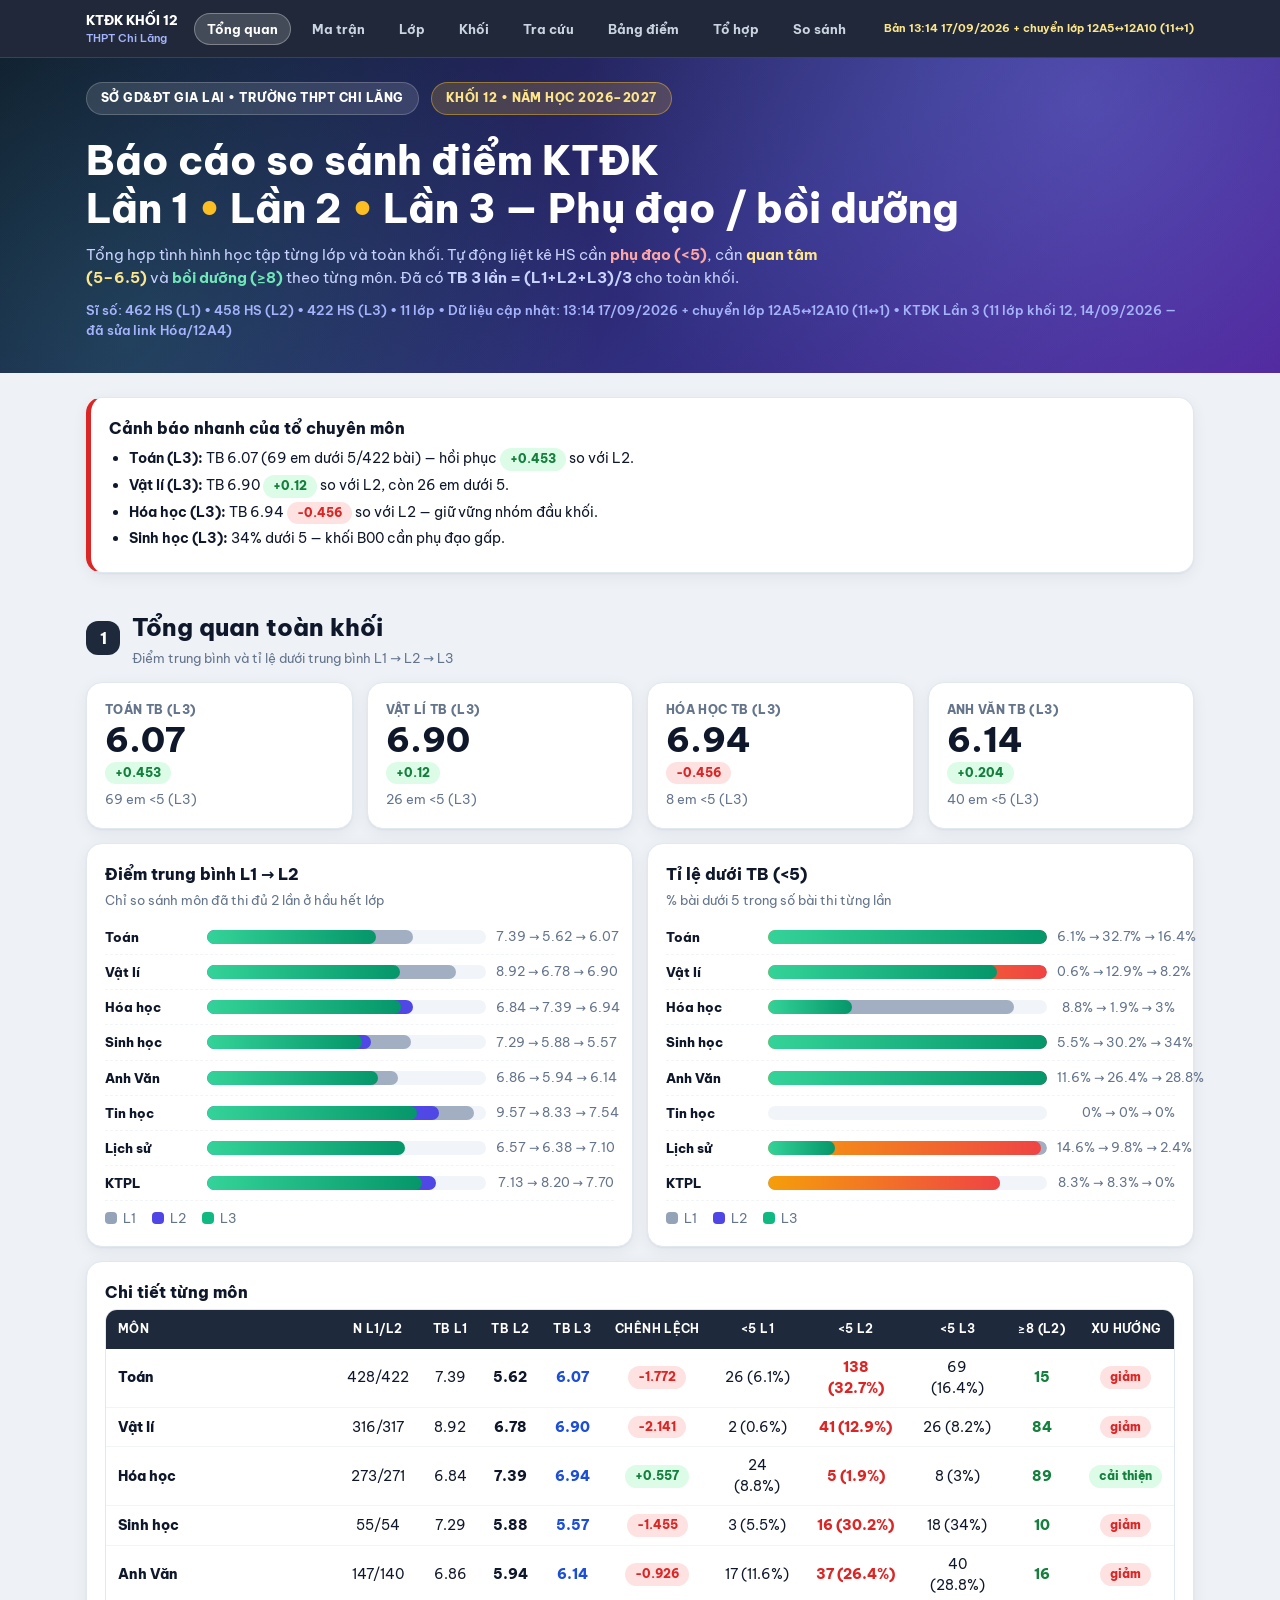
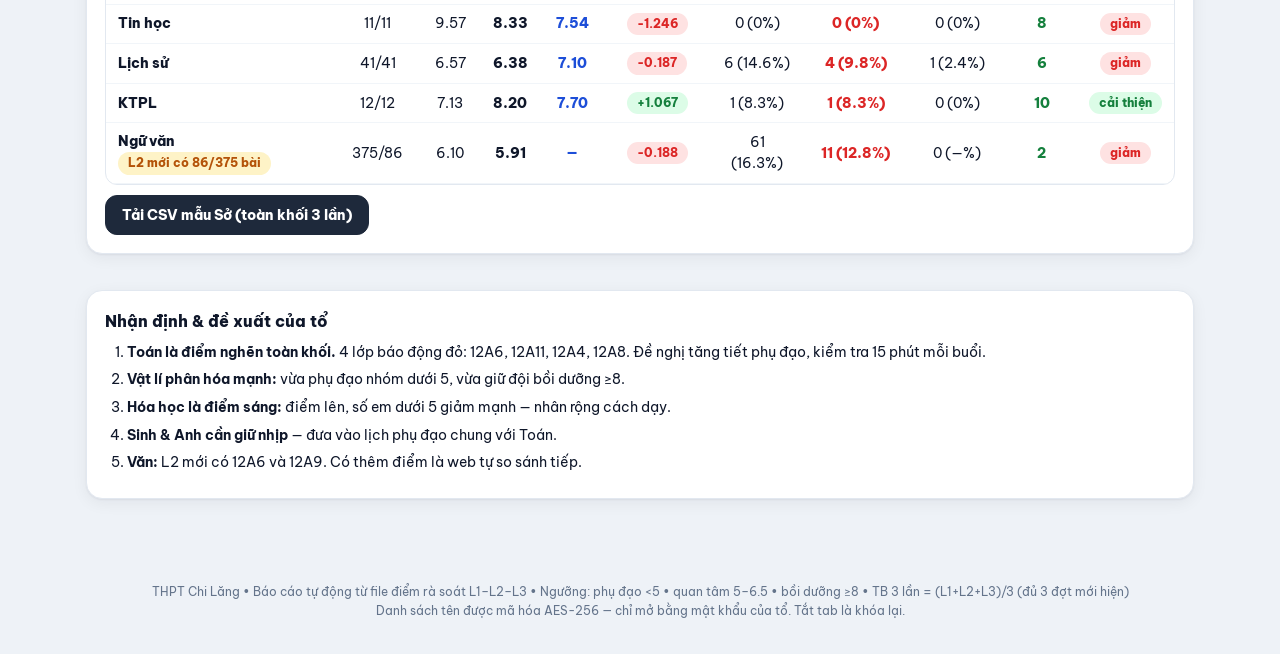
==== commit c1b0e645: "Chuyen lop 12A5-12A10 (11 doi 1 HS): 12A10 du 33 em, tinh lai L1-L3 + test" ====
--- a/index.html
+++ b/index.html
@@ -558,10 +558,10 @@
 </footer>
 
 <script>
-window.__PUB__ = {"meta": {"truong": "THPT Chi Lăng - Gia Lai", "khoi": "Khối 12", "lan1": "KTĐK Lần 1 (23/8/2026)", "lan2": "KTĐK Lần 2", "cap_nhat": "21:36 14/09/2026 + tong quan L3", "nguon": ["26-27 Khoi 12- Diem KTDK - Lan 1 (Da ra soat).xlsx", "26-27 Khoi 12- Diem KTDK - Lan 2 (Da ra soat).xlsx", "12A7_L2 (2).xlsx[L1] (12A7-L1: khớp 144, cập nhật/thêm 48, lạ 4)", "12A7_L2 (2).xlsx[L2] (12A7-L2: khớp 140, cập nhật/thêm 7, lạ 4)", "12A10 - Điểm KTĐK-Lần 1.xlsx (12A10-L1: khớp 69, cập nhật/thêm 23, lạ 0)", "12A10- KTĐK-LẦN 2 (3).xlsx (12A10-L2: khớp 66, cập nhật/thêm 0, lạ 0)", "batch 11/09 23:09: (thêm môn Văn) 12A10 - Điểm KTĐK-Lần 1 (1).xlsx", "batch 11/09 23:09: 12A11 - ĐIỂM KTĐK.xlsx", "batch 11/09 23:09: 12A2_BẢNG ĐIỂM KTĐK TOÁN L1.xlsx", "batch 11/09 23:09: 12A3 - ĐIỂM KTĐK LẦN 01 2026-2027.xlsx", "batch 11/09 23:09: 12A4 - ĐIỂM KTĐK LẦN 1 +VĂN.xlsx", "batch 11/09 23:09: 12A5 - Điểm KTĐK Lần 1.xlsx", "batch 11/09 23:09: 12A6_BẢNG ĐIỂM KTĐK_LẦN 1.xlsx", "batch 11/09 23:09: 12A6_BẢNG ĐIỂM KTĐK_LẦN 2 (1).xlsx", "batch 11/09 23:09: 12A7_L2 (3).xlsx", "batch 11/09 23:09: 12A8_ĐIỂM  KTĐK LẦN 1.xlsx", "batch 11/09 23:09: 12A9_ ĐIỂM KTĐK Lần 2 (1).xlsx", "batch 11/09 23:09: ĐIỂM KTĐK 12A1 LẦN 1.xlsx", "12A10- KTĐK-LẦN 3.xlsx", "12A10- KTĐK-LẦN 3 (1).xlsx", "12A10_ ĐIỂM KTĐK Lần 3.xlsx", "2026-2027_HK1_Khoi12_Diem-KTDK-Lan_3.xlsx"], "siso_l1": 462, "siso_l2": 458, "subjects": ["Toán", "Ngữ văn", "Vật lí", "Hóa học", "Sinh học", "Lịch sử", "Tin học", "Anh Văn", "KTPL"], "classes": ["12A1", "12A10", "12A11", "12A2", "12A3", "12A4", "12A5", "12A6", "12A7", "12A8", "12A9"], "lan3": "KTĐK Lần 3 (11 lớp khối 12, 14/09/2026 — đã sửa link Hóa/12A4)", "siso_l3": 422}, "subjects_stats": {"Toán": {"n1": 428, "n2": 422, "tb1": 7.39, "tb2": 5.618, "delta": -1.772, "duoi5_l1": 26, "duoi5_l2": 138, "pct_duoi5_l1": 6.1, "pct_duoi5_l2": 32.7, "gioi_l2": 15, "kha_l2": 97, "tb_y_l2": 172, "tang": 19, "giam": 385, "bang": 11, "n3": 422, "tb3": 6.071, "duoi5_l3": 69, "pct_duoi5_l3": 16.4, "delta23": 0.453}, "Ngữ văn": {"n1": 375, "n2": 86, "tb1": 6.098, "tb2": 5.91, "delta": -0.188, "duoi5_l1": 61, "duoi5_l2": 11, "pct_duoi5_l1": 16.3, "pct_duoi5_l2": 12.8, "gioi_l2": 2, "kha_l2": 31, "tb_y_l2": 42, "tang": 3, "giam": 32, "bang": 5, "n3": 0, "tb3": null, "duoi5_l3": 0, "pct_duoi5_l3": null, "delta23": null}, "Vật lí": {"n1": 316, "n2": 317, "tb1": 8.923, "tb2": 6.782, "delta": -2.141, "duoi5_l1": 2, "duoi5_l2": 41, "pct_duoi5_l1": 0.6, "pct_duoi5_l2": 12.9, "gioi_l2": 84, "kha_l2": 107, "tb_y_l2": 85, "tang": 8, "giam": 299, "bang": 5, "n3": 316, "tb3": 6.902, "duoi5_l3": 26, "pct_duoi5_l3": 8.2, "delta23": 0.12}, "Hóa học": {"n1": 273, "n2": 271, "tb1": 6.836, "tb2": 7.394, "delta": 0.557, "duoi5_l1": 24, "duoi5_l2": 5, "pct_duoi5_l1": 8.8, "pct_duoi5_l2": 1.9, "gioi_l2": 89, "kha_l2": 139, "tb_y_l2": 37, "tang": 177, "giam": 72, "bang": 17, "n3": 269, "tb3": 6.938, "duoi5_l3": 8, "pct_duoi5_l3": 3.0, "delta23": -0.456}, "Sinh học": {"n1": 55, "n2": 54, "tb1": 7.295, "tb2": 5.88, "delta": -1.455, "duoi5_l1": 3, "duoi5_l2": 16, "pct_duoi5_l1": 5.5, "pct_duoi5_l2": 30.2, "gioi_l2": 10, "kha_l2": 7, "tb_y_l2": 21, "tang": 4, "giam": 47, "bang": 1, "n3": 53, "tb3": 5.573, "duoi5_l3": 18, "pct_duoi5_l3": 34.0, "delta23": -0.307}, "Lịch sử": {"n1": 41, "n2": 41, "tb1": 6.571, "tb2": 6.384, "delta": -0.187, "duoi5_l1": 6, "duoi5_l2": 4, "pct_duoi5_l1": 14.6, "pct_duoi5_l2": 9.8, "gioi_l2": 6, "kha_l2": 15, "tb_y_l2": 16, "tang": 13, "giam": 22, "bang": 4, "n3": 41, "tb3": 7.098, "duoi5_l3": 1, "pct_duoi5_l3": 2.4, "delta23": 0.714}, "Tin học": {"n1": 11, "n2": 11, "tb1": 9.573, "tb2": 8.327, "delta": -1.246, "duoi5_l1": 0, "duoi5_l2": 0, "pct_duoi5_l1": 0.0, "pct_duoi5_l2": 0.0, "gioi_l2": 8, "kha_l2": 3, "tb_y_l2": 0, "tang": 0, "giam": 10, "bang": 1, "n3": 10, "tb3": 7.54, "duoi5_l3": 0, "pct_duoi5_l3": 0.0, "delta23": -0.787}, "Anh Văn": {"n1": 147, "n2": 140, "tb1": 6.862, "tb2": 5.936, "delta": -0.926, "duoi5_l1": 17, "duoi5_l2": 37, "pct_duoi5_l1": 11.6, "pct_duoi5_l2": 26.4, "gioi_l2": 16, "kha_l2": 34, "tb_y_l2": 53, "tang": 22, "giam": 108, "bang": 7, "n3": 139, "tb3": 6.14, "duoi5_l3": 40, "pct_duoi5_l3": 28.8, "delta23": 0.204}, "KTPL": {"n1": 12, "n2": 12, "tb1": 7.129, "tb2": 8.196, "delta": 1.067, "duoi5_l1": 1, "duoi5_l2": 1, "pct_duoi5_l1": 8.3, "pct_duoi5_l2": 8.3, "gioi_l2": 10, "kha_l2": 1, "tb_y_l2": 0, "tang": 10, "giam": 2, "bang": 0, "n3": 12, "tb3": 7.696, "duoi5_l3": 0, "pct_duoi5_l3": 0.0, "delta23": -0.5}}, "class_stats": {"12A1": {"Toán": {"n1": 52, "n2": 48, "tb1": 8.182, "tb2": 6.42, "delta": -1.76, "duoi5_l1": 0, "duoi5_l2": 3, "n3": 47, "tb3": 6.648, "duoi5_l3": 2}, "Ngữ văn": {"n1": 47, "n2": 0, "tb1": 5.984, "tb2": null, "delta": null, "duoi5_l1": 8, "duoi5_l2": 0, "n3": 0, "tb3": null, "duoi5_l3": 0}, "Vật lí": {"n1": 37, "n2": 37, "tb1": 9.385, "tb2": 7.807, "delta": -1.58, "duoi5_l1": 0, "duoi5_l2": 0, "n3": 37, "tb3": 7.912, "duoi5_l3": 0}, "Hóa học": {"n1": 52, "n2": 48, "tb1": 7.427, "tb2": 7.645, "delta": 0.22, "duoi5_l1": 0, "duoi5_l2": 0, "n3": 47, "tb3": 7.197, "duoi5_l3": 0}, "Sinh học": {"n1": 0, "n2": 0, "tb1": null, "tb2": null, "delta": null, "duoi5_l1": 0, "duoi5_l2": 0, "n3": 0, "tb3": null, "duoi5_l3": 0}, "Lịch sử": {"n1": 0, "n2": 0, "tb1": null, "tb2": null, "delta": null, "duoi5_l1": 0, "duoi5_l2": 0, "n3": 0, "tb3": null, "duoi5_l3": 0}, "Tin học": {"n1": 0, "n2": 0, "tb1": null, "tb2": null, "delta": null, "duoi5_l1": 0, "duoi5_l2": 0, "n3": 0, "tb3": null, "duoi5_l3": 0}, "Anh Văn": {"n1": 15, "n2": 11, "tb1": 7.033, "tb2": 6.591, "delta": -0.44, "duoi5_l1": 0, "duoi5_l2": 0, "n3": 10, "tb3": 6.675, "duoi5_l3": 0}, "KTPL": {"n1": 0, "n2": 0, "tb1": null, "tb2": null, "delta": null, "duoi5_l1": 0, "duoi5_l2": 0, "n3": 0, "tb3": null, "duoi5_l3": 0}}, "12A10": {"Toán": {"n1": 23, "n2": 22, "tb1": 6.978, "tb2": 4.855, "delta": -2.12, "duoi5_l1": 1, "duoi5_l2": 15, "n3": 23, "tb3": 5.548, "duoi5_l3": 6}, "Ngữ văn": {"n1": 23, "n2": 0, "tb1": 5.446, "tb2": null, "delta": null, "duoi5_l1": 5, "duoi5_l2": 0, "n3": 0, "tb3": null, "duoi5_l3": 0}, "Vật lí": {"n1": 0, "n2": 0, "tb1": null, "tb2": null, "delta": null, "duoi5_l1": 0, "duoi5_l2": 0, "n3": 0, "tb3": null, "duoi5_l3": 0}, "Hóa học": {"n1": 23, "n2": 23, "tb1": 6.187, "tb2": 6.652, "delta": 0.46, "duoi5_l1": 3, "duoi5_l2": 2, "n3": 23, "tb3": 6.563, "duoi5_l3": 2}, "Sinh học": {"n1": 23, "n2": 23, "tb1": 6.383, "tb2": 4.83, "delta": -1.55, "duoi5_l1": 3, "duoi5_l2": 12, "n3": 23, "tb3": 4.974, "duoi5_l3": 15}, "Lịch sử": {"n1": 0, "n2": 0, "tb1": null, "tb2": null, "delta": null, "duoi5_l1": 0, "duoi5_l2": 0, "n3": 0, "tb3": null, "duoi5_l3": 0}, "Tin học": {"n1": 0, "n2": 0, "tb1": null, "tb2": null, "delta": null, "duoi5_l1": 0, "duoi5_l2": 0, "n3": 0, "tb3": null, "duoi5_l3": 0}, "Anh Văn": {"n1": 0, "n2": 0, "tb1": null, "tb2": null, "delta": null, "duoi5_l1": 0, "duoi5_l2": 0, "n3": 0, "tb3": null, "duoi5_l3": 0}, "KTPL": {"n1": 0, "n2": 0, "tb1": null, "tb2": null, "delta": null, "duoi5_l1": 0, "duoi5_l2": 0, "n3": 0, "tb3": null, "duoi5_l3": 0}}, "12A11": {"Toán": {"n1": 36, "n2": 38, "tb1": 5.831, "tb2": 4.693, "delta": -1.14, "duoi5_l1": 8, "duoi5_l2": 23, "n3": 38, "tb3": 4.755, "duoi5_l3": 19}, "Ngữ văn": {"n1": 35, "n2": 0, "tb1": 4.707, "tb2": null, "delta": null, "duoi5_l1": 22, "duoi5_l2": 0, "n3": 0, "tb3": null, "duoi5_l3": 0}, "Vật lí": {"n1": 36, "n2": 38, "tb1": 7.36, "tb2": 4.838, "delta": -2.52, "duoi5_l1": 1, "duoi5_l2": 20, "n3": 38, "tb3": 5.272, "duoi5_l3": 13}, "Hóa học": {"n1": 36, "n2": 38, "tb1": 5.146, "tb2": 6.045, "delta": 0.9, "duoi5_l1": 16, "duoi5_l2": 3, "n3": 38, "tb3": 5.863, "duoi5_l3": 6}, "Sinh học": {"n1": 0, "n2": 0, "tb1": null, "tb2": null, "delta": null, "duoi5_l1": 0, "duoi5_l2": 0, "n3": 0, "tb3": null, "duoi5_l3": 0}, "Lịch sử": {"n1": 0, "n2": 0, "tb1": null, "tb2": null, "delta": null, "duoi5_l1": 0, "duoi5_l2": 0, "n3": 0, "tb3": null, "duoi5_l3": 0}, "Tin học": {"n1": 0, "n2": 0, "tb1": null, "tb2": null, "delta": null, "duoi5_l1": 0, "duoi5_l2": 0, "n3": 0, "tb3": null, "duoi5_l3": 0}, "Anh Văn": {"n1": 0, "n2": 0, "tb1": null, "tb2": null, "delta": null, "duoi5_l1": 0, "duoi5_l2": 0, "n3": 0, "tb3": null, "duoi5_l3": 0}, "KTPL": {"n1": 0, "n2": 0, "tb1": null, "tb2": null, "delta": null, "duoi5_l1": 0, "duoi5_l2": 0, "n3": 0, "tb3": null, "duoi5_l3": 0}}, "12A2": {"Toán": {"n1": 39, "n2": 38, "tb1": 8.165, "tb2": 6.553, "delta": -1.61, "duoi5_l1": 0, "duoi5_l2": 0, "n3": 39, "tb3": 6.936, "duoi5_l3": 1}, "Ngữ văn": {"n1": 39, "n2": 0, "tb1": 6.609, "tb2": null, "delta": null, "duoi5_l1": 1, "duoi5_l2": 0, "n3": 0, "tb3": null, "duoi5_l3": 0}, "Vật lí": {"n1": 39, "n2": 38, "tb1": 9.635, "tb2": 7.643, "delta": -1.99, "duoi5_l1": 0, "duoi5_l2": 0, "n3": 38, "tb3": 7.595, "duoi5_l3": 1}, "Hóa học": {"n1": 0, "n2": 0, "tb1": null, "tb2": null, "delta": null, "duoi5_l1": 0, "duoi5_l2": 0, "n3": 0, "tb3": null, "duoi5_l3": 0}, "Sinh học": {"n1": 0, "n2": 0, "tb1": null, "tb2": null, "delta": null, "duoi5_l1": 0, "duoi5_l2": 0, "n3": 0, "tb3": null, "duoi5_l3": 0}, "Lịch sử": {"n1": 0, "n2": 0, "tb1": null, "tb2": null, "delta": null, "duoi5_l1": 0, "duoi5_l2": 0, "n3": 0, "tb3": null, "duoi5_l3": 0}, "Tin học": {"n1": 0, "n2": 0, "tb1": null, "tb2": null, "delta": null, "duoi5_l1": 0, "duoi5_l2": 0, "n3": 0, "tb3": null, "duoi5_l3": 0}, "Anh Văn": {"n1": 39, "n2": 38, "tb1": 8.154, "tb2": 7.191, "delta": -0.96, "duoi5_l1": 0, "duoi5_l2": 0, "n3": 38, "tb3": 7.461, "duoi5_l3": 1}, "KTPL": {"n1": 0, "n2": 0, "tb1": null, "tb2": null, "delta": null, "duoi5_l1": 0, "duoi5_l2": 0, "n3": 0, "tb3": null, "duoi5_l3": 0}}, "12A3": {"Toán": {"n1": 37, "n2": 37, "tb1": 9.239, "tb2": 7.232, "delta": -2.01, "duoi5_l1": 0, "duoi5_l2": 0, "n3": 38, "tb3": 7.888, "duoi5_l3": 0}, "Ngữ văn": {"n1": 37, "n2": 0, "tb1": 7.257, "tb2": null, "delta": null, "duoi5_l1": 0, "duoi5_l2": 0, "n3": 0, "tb3": null, "duoi5_l3": 0}, "Vật lí": {"n1": 37, "n2": 37, "tb1": 9.689, "tb2": 8.912, "delta": -0.78, "duoi5_l1": 0, "duoi5_l2": 0, "n3": 38, "tb3": 8.745, "duoi5_l3": 0}, "Hóa học": {"n1": 37, "n2": 37, "tb1": 8.465, "tb2": 8.453, "delta": -0.01, "duoi5_l1": 0, "duoi5_l2": 0, "n3": 38, "tb3": 8.397, "duoi5_l3": 0}, "Sinh học": {"n1": 0, "n2": 0, "tb1": null, "tb2": null, "delta": null, "duoi5_l1": 0, "duoi5_l2": 0, "n3": 0, "tb3": null, "duoi5_l3": 0}, "Lịch sử": {"n1": 0, "n2": 0, "tb1": null, "tb2": null, "delta": null, "duoi5_l1": 0, "duoi5_l2": 0, "n3": 0, "tb3": null, "duoi5_l3": 0}, "Tin học": {"n1": 0, "n2": 0, "tb1": null, "tb2": null, "delta": null, "duoi5_l1": 0, "duoi5_l2": 0, "n3": 0, "tb3": null, "duoi5_l3": 0}, "Anh Văn": {"n1": 0, "n2": 0, "tb1": null, "tb2": null, "delta": null, "duoi5_l1": 0, "duoi5_l2": 0, "n3": 0, "tb3": null, "duoi5_l3": 0}, "KTPL": {"n1": 0, "n2": 0, "tb1": null, "tb2": null, "delta": null, "duoi5_l1": 0, "duoi5_l2": 0, "n3": 0, "tb3": null, "duoi5_l3": 0}}, "12A4": {"Toán": {"n1": 47, "n2": 45, "tb1": 7.17, "tb2": 5.021, "delta": -2.15, "duoi5_l1": 2, "duoi5_l2": 23, "n3": 46, "tb3": 5.843, "duoi5_l3": 5}, "Ngữ văn": {"n1": 46, "n2": 0, "tb1": 5.636, "tb2": null, "delta": null, "duoi5_l1": 9, "duoi5_l2": 0, "n3": 0, "tb3": null, "duoi5_l3": 0}, "Vật lí": {"n1": 47, "n2": 45, "tb1": 8.903, "tb2": 6.474, "delta": -2.43, "duoi5_l1": 0, "duoi5_l2": 3, "n3": 45, "tb3": 6.67, "duoi5_l3": 1}, "Hóa học": {"n1": 0, "n2": 0, "tb1": null, "tb2": null, "delta": null, "duoi5_l1": 0, "duoi5_l2": 0, "n3": 0, "tb3": null, "duoi5_l3": 0}, "Sinh học": {"n1": 0, "n2": 0, "tb1": null, "tb2": null, "delta": null, "duoi5_l1": 0, "duoi5_l2": 0, "n3": 0, "tb3": null, "duoi5_l3": 0}, "Lịch sử": {"n1": 0, "n2": 0, "tb1": null, "tb2": null, "delta": null, "duoi5_l1": 0, "duoi5_l2": 0, "n3": 0, "tb3": null, "duoi5_l3": 0}, "Tin học": {"n1": 11, "n2": 11, "tb1": 9.573, "tb2": 8.327, "delta": -1.25, "duoi5_l1": 0, "duoi5_l2": 0, "n3": 10, "tb3": 7.54, "duoi5_l3": 0}, "Anh Văn": {"n1": 36, "n2": 34, "tb1": 7.368, "tb2": 5.846, "delta": -1.52, "duoi5_l1": 1, "duoi5_l2": 7, "n3": 35, "tb3": 6.271, "duoi5_l3": 7}, "KTPL": {"n1": 0, "n2": 0, "tb1": null, "tb2": null, "delta": null, "duoi5_l1": 0, "duoi5_l2": 0, "n3": 0, "tb3": null, "duoi5_l3": 0}}, "12A5": {"Toán": {"n1": 32, "n2": 31, "tb1": 7.684, "tb2": 6.419, "delta": -1.27, "duoi5_l1": 0, "duoi5_l2": 1, "n3": 30, "tb3": 6.487, "duoi5_l3": 3}, "Ngữ văn": {"n1": 32, "n2": 0, "tb1": 6.705, "tb2": null, "delta": null, "duoi5_l1": 1, "duoi5_l2": 0, "n3": 0, "tb3": null, "duoi5_l3": 0}, "Vật lí": {"n1": 0, "n2": 0, "tb1": null, "tb2": null, "delta": null, "duoi5_l1": 0, "duoi5_l2": 0, "n3": 0, "tb3": null, "duoi5_l3": 0}, "Hóa học": {"n1": 32, "n2": 31, "tb1": 7.737, "tb2": 7.923, "delta": 0.19, "duoi5_l1": 0, "duoi5_l2": 0, "n3": 30, "tb3": 7.482, "duoi5_l3": 0}, "Sinh học": {"n1": 32, "n2": 31, "tb1": 7.952, "tb2": 6.658, "delta": -1.29, "duoi5_l1": 0, "duoi5_l2": 4, "n3": 30, "tb3": 6.032, "duoi5_l3": 3}, "Lịch sử": {"n1": 0, "n2": 0, "tb1": null, "tb2": null, "delta": null, "duoi5_l1": 0, "duoi5_l2": 0, "n3": 0, "tb3": null, "duoi5_l3": 0}, "Tin học": {"n1": 0, "n2": 0, "tb1": null, "tb2": null, "delta": null, "duoi5_l1": 0, "duoi5_l2": 0, "n3": 0, "tb3": null, "duoi5_l3": 0}, "Anh Văn": {"n1": 0, "n2": 0, "tb1": null, "tb2": null, "delta": null, "duoi5_l1": 0, "duoi5_l2": 0, "n3": 0, "tb3": null, "duoi5_l3": 0}, "KTPL": {"n1": 0, "n2": 0, "tb1": null, "tb2": null, "delta": null, "duoi5_l1": 0, "duoi5_l2": 0, "n3": 0, "tb3": null, "duoi5_l3": 0}}, "12A6": {"Toán": {"n1": 42, "n2": 41, "tb1": 5.746, "tb2": 4.584, "delta": -1.16, "duoi5_l1": 14, "duoi5_l2": 27, "n3": 41, "tb3": 5.0, "duoi5_l3": 16}, "Ngữ văn": {"n1": 41, "n2": 41, "tb1": 6.598, "tb2": 5.75, "delta": -0.85, "duoi5_l1": 4, "duoi5_l2": 8, "n3": 0, "tb3": null, "duoi5_l3": 0}, "Vật lí": {"n1": 0, "n2": 0, "tb1": null, "tb2": null, "delta": null, "duoi5_l1": 0, "duoi5_l2": 0, "n3": 0, "tb3": null, "duoi5_l3": 0}, "Hóa học": {"n1": 0, "n2": 0, "tb1": null, "tb2": null, "delta": null, "duoi5_l1": 0, "duoi5_l2": 0, "n3": 0, "tb3": null, "duoi5_l3": 0}, "Sinh học": {"n1": 0, "n2": 0, "tb1": null, "tb2": null, "delta": null, "duoi5_l1": 0, "duoi5_l2": 0, "n3": 0, "tb3": null, "duoi5_l3": 0}, "Lịch sử": {"n1": 41, "n2": 41, "tb1": 6.571, "tb2": 6.384, "delta": -0.19, "duoi5_l1": 6, "duoi5_l2": 4, "n3": 41, "tb3": 7.098, "duoi5_l3": 1}, "Tin học": {"n1": 0, "n2": 0, "tb1": null, "tb2": null, "delta": null, "duoi5_l1": 0, "duoi5_l2": 0, "n3": 0, "tb3": null, "duoi5_l3": 0}, "Anh Văn": {"n1": 30, "n2": 29, "tb1": 5.683, "tb2": 5.034, "delta": -0.65, "duoi5_l1": 8, "duoi5_l2": 14, "n3": 29, "tb3": 5.052, "duoi5_l3": 17}, "KTPL": {"n1": 12, "n2": 12, "tb1": 7.129, "tb2": 8.196, "delta": 1.07, "duoi5_l1": 1, "duoi5_l2": 1, "n3": 12, "tb3": 7.696, "duoi5_l3": 0}}, "12A7": {"Toán": {"n1": 48, "n2": 49, "tb1": 7.862, "tb2": 5.714, "delta": -2.15, "duoi5_l1": 0, "duoi5_l2": 8, "n3": 49, "tb3": 6.287, "duoi5_l3": 3}, "Ngữ văn": {"n1": 48, "n2": 0, "tb1": 5.885, "tb2": null, "delta": null, "duoi5_l1": 8, "duoi5_l2": 0, "n3": 0, "tb3": null, "duoi5_l3": 0}, "Vật lí": {"n1": 48, "n2": 49, "tb1": 8.849, "tb2": 6.782, "delta": -2.07, "duoi5_l1": 1, "duoi5_l2": 2, "n3": 49, "tb3": 6.544, "duoi5_l3": 0}, "Hóa học": {"n1": 48, "n2": 49, "tb1": 6.671, "tb2": 7.493, "delta": 0.82, "duoi5_l1": 2, "duoi5_l2": 0, "n3": 49, "tb3": 6.72, "duoi5_l3": 0}, "Sinh học": {"n1": 0, "n2": 0, "tb1": null, "tb2": null, "delta": null, "duoi5_l1": 0, "duoi5_l2": 0, "n3": 0, "tb3": null, "duoi5_l3": 0}, "Lịch sử": {"n1": 0, "n2": 0, "tb1": null, "tb2": null, "delta": null, "duoi5_l1": 0, "duoi5_l2": 0, "n3": 0, "tb3": null, "duoi5_l3": 0}, "Tin học": {"n1": 0, "n2": 0, "tb1": null, "tb2": null, "delta": null, "duoi5_l1": 0, "duoi5_l2": 0, "n3": 0, "tb3": null, "duoi5_l3": 0}, "Anh Văn": {"n1": 0, "n2": 0, "tb1": null, "tb2": null, "delta": null, "duoi5_l1": 0, "duoi5_l2": 0, "n3": 0, "tb3": null, "duoi5_l3": 0}, "KTPL": {"n1": 0, "n2": 0, "tb1": null, "tb2": null, "delta": null, "duoi5_l1": 0, "duoi5_l2": 0, "n3": 0, "tb3": null, "duoi5_l3": 0}}, "12A8": {"Toán": {"n1": 27, "n2": 28, "tb1": 6.78, "tb2": 4.648, "delta": -2.13, "duoi5_l1": 1, "duoi5_l2": 19, "n3": 27, "tb3": 5.337, "duoi5_l3": 8}, "Ngữ văn": {"n1": 27, "n2": 0, "tb1": 6.019, "tb2": null, "delta": null, "duoi5_l1": 3, "duoi5_l2": 0, "n3": 0, "tb3": null, "duoi5_l3": 0}, "Vật lí": {"n1": 27, "n2": 28, "tb1": 8.87, "tb2": 5.543, "delta": -3.33, "duoi5_l1": 0, "duoi5_l2": 11, "n3": 27, "tb3": 5.709, "duoi5_l3": 9}, "Hóa học": {"n1": 0, "n2": 0, "tb1": null, "tb2": null, "delta": null, "duoi5_l1": 0, "duoi5_l2": 0, "n3": 0, "tb3": null, "duoi5_l3": 0}, "Sinh học": {"n1": 0, "n2": 0, "tb1": null, "tb2": null, "delta": null, "duoi5_l1": 0, "duoi5_l2": 0, "n3": 0, "tb3": null, "duoi5_l3": 0}, "Lịch sử": {"n1": 0, "n2": 0, "tb1": null, "tb2": null, "delta": null, "duoi5_l1": 0, "duoi5_l2": 0, "n3": 0, "tb3": null, "duoi5_l3": 0}, "Tin học": {"n1": 0, "n2": 0, "tb1": null, "tb2": null, "delta": null, "duoi5_l1": 0, "duoi5_l2": 0, "n3": 0, "tb3": null, "duoi5_l3": 0}, "Anh Văn": {"n1": 27, "n2": 28, "tb1": 5.537, "tb2": 5.018, "delta": -0.52, "duoi5_l1": 8, "duoi5_l2": 16, "n3": 27, "tb3": 5.083, "duoi5_l3": 15}, "KTPL": {"n1": 0, "n2": 0, "tb1": null, "tb2": null, "delta": null, "duoi5_l1": 0, "duoi5_l2": 0, "n3": 0, "tb3": null, "duoi5_l3": 0}}, "12A9": {"Toán": {"n1": 45, "n2": 45, "tb1": 7.159, "tb2": 5.289, "delta": -1.87, "duoi5_l1": 0, "duoi5_l2": 19, "n3": 44, "tb3": 5.694, "duoi5_l3": 6}, "Ngữ văn": {"n1": 0, "n2": 45, "tb1": null, "tb2": 6.056, "delta": null, "duoi5_l1": 0, "duoi5_l2": 3, "n3": 0, "tb3": null, "duoi5_l3": 0}, "Vật lí": {"n1": 45, "n2": 45, "tb1": 8.676, "tb2": 6.18, "delta": -2.5, "duoi5_l1": 0, "duoi5_l2": 5, "n3": 44, "tb3": 6.639, "duoi5_l3": 2}, "Hóa học": {"n1": 45, "n2": 45, "tb1": 6.031, "tb2": 7.303, "delta": 1.27, "duoi5_l1": 3, "duoi5_l2": 0, "n3": 44, "tb3": 6.399, "duoi5_l3": 0}, "Sinh học": {"n1": 0, "n2": 0, "tb1": null, "tb2": null, "delta": null, "duoi5_l1": 0, "duoi5_l2": 0, "n3": 0, "tb3": null, "duoi5_l3": 0}, "Lịch sử": {"n1": 0, "n2": 0, "tb1": null, "tb2": null, "delta": null, "duoi5_l1": 0, "duoi5_l2": 0, "n3": 0, "tb3": null, "duoi5_l3": 0}, "Tin học": {"n1": 0, "n2": 0, "tb1": null, "tb2": null, "delta": null, "duoi5_l1": 0, "duoi5_l2": 0, "n3": 0, "tb3": null, "duoi5_l3": 0}, "Anh Văn": {"n1": 0, "n2": 0, "tb1": null, "tb2": null, "delta": null, "duoi5_l1": 0, "duoi5_l2": 0, "n3": 0, "tb3": null, "duoi5_l3": 0}, "KTPL": {"n1": 0, "n2": 0, "tb1": null, "tb2": null, "delta": null, "duoi5_l1": 0, "duoi5_l2": 0, "n3": 0, "tb3": null, "duoi5_l3": 0}}}, "overview_classes": [{"lop": "12A1", "siso_l1": 54, "siso_l2": 50, "stats": {"Toán": {"n1": 52, "n2": 48, "tb1": 8.182, "tb2": 6.42, "delta": -1.76, "duoi5_l1": 0, "duoi5_l2": 3, "n3": 47, "tb3": 6.648, "duoi5_l3": 2}, "Ngữ văn": {"n1": 47, "n2": 0, "tb1": 5.984, "tb2": null, "delta": null, "duoi5_l1": 8, "duoi5_l2": 0, "n3": 0, "tb3": null, "duoi5_l3": 0}, "Vật lí": {"n1": 37, "n2": 37, "tb1": 9.385, "tb2": 7.807, "delta": -1.58, "duoi5_l1": 0, "duoi5_l2": 0, "n3": 37, "tb3": 7.912, "duoi5_l3": 0}, "Hóa học": {"n1": 52, "n2": 48, "tb1": 7.427, "tb2": 7.645, "delta": 0.22, "duoi5_l1": 0, "duoi5_l2": 0, "n3": 47, "tb3": 7.197, "duoi5_l3": 0}, "Sinh học": {"n1": 0, "n2": 0, "tb1": null, "tb2": null, "delta": null, "duoi5_l1": 0, "duoi5_l2": 0, "n3": 0, "tb3": null, "duoi5_l3": 0}, "Lịch sử": {"n1": 0, "n2": 0, "tb1": null, "tb2": null, "delta": null, "duoi5_l1": 0, "duoi5_l2": 0, "n3": 0, "tb3": null, "duoi5_l3": 0}, "Tin học": {"n1": 0, "n2": 0, "tb1": null, "tb2": null, "delta": null, "duoi5_l1": 0, "duoi5_l2": 0, "n3": 0, "tb3": null, "duoi5_l3": 0}, "Anh Văn": {"n1": 15, "n2": 11, "tb1": 7.033, "tb2": 6.591, "delta": -0.44, "duoi5_l1": 0, "duoi5_l2": 0, "n3": 10, "tb3": 6.675, "duoi5_l3": 0}, "KTPL": {"n1": 0, "n2": 0, "tb1": null, "tb2": null, "delta": null, "duoi5_l1": 0, "duoi5_l2": 0, "n3": 0, "tb3": null, "duoi5_l3": 0}}, "siso_l3": 47}, {"lop": "12A10", "siso_l1": 23, "siso_l2": 23, "stats": {"Toán": {"n1": 23, "n2": 22, "tb1": 6.978, "tb2": 4.855, "delta": -2.12, "duoi5_l1": 1, "duoi5_l2": 15, "n3": 23, "tb3": 5.548, "duoi5_l3": 6}, "Ngữ văn": {"n1": 23, "n2": 0, "tb1": 5.446, "tb2": null, "delta": null, "duoi5_l1": 5, "duoi5_l2": 0, "n3": 0, "tb3": null, "duoi5_l3": 0}, "Vật lí": {"n1": 0, "n2": 0, "tb1": null, "tb2": null, "delta": null, "duoi5_l1": 0, "duoi5_l2": 0, "n3": 0, "tb3": null, "duoi5_l3": 0}, "Hóa học": {"n1": 23, "n2": 22, "tb1": 6.187, "tb2": 6.602, "delta": 0.42, "duoi5_l1": 3, "duoi5_l2": 2, "n3": 23, "tb3": 6.563, "duoi5_l3": 2}, "Sinh học": {"n1": 23, "n2": 22, "tb1": 6.383, "tb2": 4.686, "delta": -1.7, "duoi5_l1": 3, "duoi5_l2": 12, "n3": 23, "tb3": 4.974, "duoi5_l3": 15}, "Lịch sử": {"n1": 0, "n2": 0, "tb1": null, "tb2": null, "delta": null, "duoi5_l1": 0, "duoi5_l2": 0, "n3": 0, "tb3": null, "duoi5_l3": 0}, "Tin học": {"n1": 0, "n2": 0, "tb1": null, "tb2": null, "delta": null, "duoi5_l1": 0, "duoi5_l2": 0, "n3": 0, "tb3": null, "duoi5_l3": 0}, "Anh Văn": {"n1": 0, "n2": 0, "tb1": null, "tb2": null, "delta": null, "duoi5_l1": 0, "duoi5_l2": 0, "n3": 0, "tb3": null, "duoi5_l3": 0}, "KTPL": {"n1": 0, "n2": 0, "tb1": null, "tb2": null, "delta": null, "duoi5_l1": 0, "duoi5_l2": 0, "n3": 0, "tb3": null, "duoi5_l3": 0}}, "siso_l3": 23}, {"lop": "12A11", "siso_l1": 38, "siso_l2": 38, "stats": {"Toán": {"n1": 36, "n2": 38, "tb1": 5.831, "tb2": 4.693, "delta": -1.14, "duoi5_l1": 8, "duoi5_l2": 23, "n3": 38, "tb3": 4.755, "duoi5_l3": 19}, "Ngữ văn": {"n1": 35, "n2": 0, "tb1": 4.707, "tb2": null, "delta": null, "duoi5_l1": 22, "duoi5_l2": 0, "n3": 0, "tb3": null, "duoi5_l3": 0}, "Vật lí": {"n1": 36, "n2": 38, "tb1": 7.36, "tb2": 4.838, "delta": -2.52, "duoi5_l1": 1, "duoi5_l2": 20, "n3": 38, "tb3": 5.272, "duoi5_l3": 13}, "Hóa học": {"n1": 36, "n2": 38, "tb1": 5.146, "tb2": 6.045, "delta": 0.9, "duoi5_l1": 16, "duoi5_l2": 3, "n3": 38, "tb3": 5.863, "duoi5_l3": 6}, "Sinh học": {"n1": 0, "n2": 0, "tb1": null, "tb2": null, "delta": null, "duoi5_l1": 0, "duoi5_l2": 0, "n3": 0, "tb3": null, "duoi5_l3": 0}, "Lịch sử": {"n1": 0, "n2": 0, "tb1": null, "tb2": null, "delta": null, "duoi5_l1": 0, "duoi5_l2": 0, "n3": 0, "tb3": null, "duoi5_l3": 0}, "Tin học": {"n1": 0, "n2": 0, "tb1": null, "tb2": null, "delta": null, "duoi5_l1": 0, "duoi5_l2": 0, "n3": 0, "tb3": null, "duoi5_l3": 0}, "Anh Văn": {"n1": 0, "n2": 0, "tb1": null, "tb2": null, "delta": null, "duoi5_l1": 0, "duoi5_l2": 0, "n3": 0, "tb3": null, "duoi5_l3": 0}, "KTPL": {"n1": 0, "n2": 0, "tb1": null, "tb2": null, "delta": null, "duoi5_l1": 0, "duoi5_l2": 0, "n3": 0, "tb3": null, "duoi5_l3": 0}}, "siso_l3": 38}, {"lop": "12A2", "siso_l1": 47, "siso_l2": 47, "stats": {"Toán": {"n1": 39, "n2": 38, "tb1": 8.165, "tb2": 6.553, "delta": -1.61, "duoi5_l1": 0, "duoi5_l2": 0, "n3": 39, "tb3": 6.936, "duoi5_l3": 1}, "Ngữ văn": {"n1": 39, "n2": 0, "tb1": 6.609, "tb2": null, "delta": null, "duoi5_l1": 1, "duoi5_l2": 0, "n3": 0, "tb3": null, "duoi5_l3": 0}, "Vật lí": {"n1": 39, "n2": 38, "tb1": 9.635, "tb2": 7.643, "delta": -1.99, "duoi5_l1": 0, "duoi5_l2": 0, "n3": 38, "tb3": 7.595, "duoi5_l3": 1}, "Hóa học": {"n1": 0, "n2": 0, "tb1": null, "tb2": null, "delta": null, "duoi5_l1": 0, "duoi5_l2": 0, "n3": 0, "tb3": null, "duoi5_l3": 0}, "Sinh học": {"n1": 0, "n2": 0, "tb1": null, "tb2": null, "delta": null, "duoi5_l1": 0, "duoi5_l2": 0, "n3": 0, "tb3": null, "duoi5_l3": 0}, "Lịch sử": {"n1": 0, "n2": 0, "tb1": null, "tb2": null, "delta": null, "duoi5_l1": 0, "duoi5_l2": 0, "n3": 0, "tb3": null, "duoi5_l3": 0}, "Tin học": {"n1": 0, "n2": 0, "tb1": null, "tb2": null, "delta": null, "duoi5_l1": 0, "duoi5_l2": 0, "n3": 0, "tb3": null, "duoi5_l3": 0}, "Anh Văn": {"n1": 39, "n2": 38, "tb1": 8.154, "tb2": 7.191, "delta": -0.96, "duoi5_l1": 0, "duoi5_l2": 0, "n3": 38, "tb3": 7.461, "duoi5_l3": 1}, "KTPL": {"n1": 0, "n2": 0, "tb1": null, "tb2": null, "delta": null, "duoi5_l1": 0, "duoi5_l2": 0, "n3": 0, "tb3": null, "duoi5_l3": 0}}, "siso_l3": 39}, {"lop": "12A3", "siso_l1": 48, "siso_l2": 48, "stats": {"Toán": {"n1": 37, "n2": 37, "tb1": 9.239, "tb2": 7.232, "delta": -2.01, "duoi5_l1": 0, "duoi5_l2": 0, "n3": 38, "tb3": 7.888, "duoi5_l3": 0}, "Ngữ văn": {"n1": 37, "n2": 0, "tb1": 7.257, "tb2": null, "delta": null, "duoi5_l1": 0, "duoi5_l2": 0, "n3": 0, "tb3": null, "duoi5_l3": 0}, "Vật lí": {"n1": 37, "n2": 37, "tb1": 9.689, "tb2": 8.912, "delta": -0.78, "duoi5_l1": 0, "duoi5_l2": 0, "n3": 38, "tb3": 8.745, "duoi5_l3": 0}, "Hóa học": {"n1": 37, "n2": 37, "tb1": 8.465, "tb2": 8.453, "delta": -0.01, "duoi5_l1": 0, "duoi5_l2": 0, "n3": 38, "tb3": 8.397, "duoi5_l3": 0}, "Sinh học": {"n1": 0, "n2": 0, "tb1": null, "tb2": null, "delta": null, "duoi5_l1": 0, "duoi5_l2": 0, "n3": 0, "tb3": null, "duoi5_l3": 0}, "Lịch sử": {"n1": 0, "n2": 0, "tb1": null, "tb2": null, "delta": null, "duoi5_l1": 0, "duoi5_l2": 0, "n3": 0, "tb3": null, "duoi5_l3": 0}, "Tin học": {"n1": 0, "n2": 0, "tb1": null, "tb2": null, "delta": null, "duoi5_l1": 0, "duoi5_l2": 0, "n3": 0, "tb3": null, "duoi5_l3": 0}, "Anh Văn": {"n1": 0, "n2": 0, "tb1": null, "tb2": null, "delta": null, "duoi5_l1": 0, "duoi5_l2": 0, "n3": 0, "tb3": null, "duoi5_l3": 0}, "KTPL": {"n1": 0, "n2": 0, "tb1": null, "tb2": null, "delta": null, "duoi5_l1": 0, "duoi5_l2": 0, "n3": 0, "tb3": null, "duoi5_l3": 0}}, "siso_l3": 38}, {"lop": "12A4", "siso_l1": 50, "siso_l2": 50, "stats": {"Toán": {"n1": 47, "n2": 45, "tb1": 7.17, "tb2": 5.021, "delta": -2.15, "duoi5_l1": 2, "duoi5_l2": 23, "n3": 46, "tb3": 5.843, "duoi5_l3": 5}, "Ngữ văn": {"n1": 46, "n2": 0, "tb1": 5.636, "tb2": null, "delta": null, "duoi5_l1": 9, "duoi5_l2": 0, "n3": 0, "tb3": null, "duoi5_l3": 0}, "Vật lí": {"n1": 47, "n2": 45, "tb1": 8.903, "tb2": 6.474, "delta": -2.43, "duoi5_l1": 0, "duoi5_l2": 3, "n3": 45, "tb3": 6.67, "duoi5_l3": 1}, "Hóa học": {"n1": 0, "n2": 0, "tb1": null, "tb2": null, "delta": null, "duoi5_l1": 0, "duoi5_l2": 0, "n3": 0, "tb3": null, "duoi5_l3": 0}, "Sinh học": {"n1": 0, "n2": 0, "tb1": null, "tb2": null, "delta": null, "duoi5_l1": 0, "duoi5_l2": 0, "n3": 0, "tb3": null, "duoi5_l3": 0}, "Lịch sử": {"n1": 0, "n2": 0, "tb1": null, "tb2": null, "delta": null, "duoi5_l1": 0, "duoi5_l2": 0, "n3": 0, "tb3": null, "duoi5_l3": 0}, "Tin học": {"n1": 11, "n2": 11, "tb1": 9.573, "tb2": 8.327, "delta": -1.25, "duoi5_l1": 0, "duoi5_l2": 0, "n3": 10, "tb3": 7.54, "duoi5_l3": 0}, "Anh Văn": {"n1": 36, "n2": 34, "tb1": 7.368, "tb2": 5.846, "delta": -1.52, "duoi5_l1": 1, "duoi5_l2": 7, "n3": 35, "tb3": 6.271, "duoi5_l3": 7}, "KTPL": {"n1": 0, "n2": 0, "tb1": null, "tb2": null, "delta": null, "duoi5_l1": 0, "duoi5_l2": 0, "n3": 0, "tb3": null, "duoi5_l3": 0}}, "siso_l3": 46}, {"lop": "12A5", "siso_l1": 35, "siso_l2": 35, "stats": {"Toán": {"n1": 32, "n2": 31, "tb1": 7.684, "tb2": 6.419, "delta": -1.27, "duoi5_l1": 0, "duoi5_l2": 1, "n3": 30, "tb3": 6.487, "duoi5_l3": 3}, "Ngữ văn": {"n1": 32, "n2": 0, "tb1": 6.705, "tb2": null, "delta": null, "duoi5_l1": 1, "duoi5_l2": 0, "n3": 0, "tb3": null, "duoi5_l3": 0}, "Vật lí": {"n1": 0, "n2": 0, "tb1": null, "tb2": null, "delta": null, "duoi5_l1": 0, "duoi5_l2": 0, "n3": 0, "tb3": null, "duoi5_l3": 0}, "Hóa học": {"n1": 32, "n2": 31, "tb1": 7.737, "tb2": 7.923, "delta": 0.19, "duoi5_l1": 0, "duoi5_l2": 0, "n3": 30, "tb3": 7.482, "duoi5_l3": 0}, "Sinh học": {"n1": 32, "n2": 31, "tb1": 7.952, "tb2": 6.658, "delta": -1.29, "duoi5_l1": 0, "duoi5_l2": 4, "n3": 30, "tb3": 6.032, "duoi5_l3": 3}, "Lịch sử": {"n1": 0, "n2": 0, "tb1": null, "tb2": null, "delta": null, "duoi5_l1": 0, "duoi5_l2": 0, "n3": 0, "tb3": null, "duoi5_l3": 0}, "Tin học": {"n1": 0, "n2": 0, "tb1": null, "tb2": null, "delta": null, "duoi5_l1": 0, "duoi5_l2": 0, "n3": 0, "tb3": null, "duoi5_l3": 0}, "Anh Văn": {"n1": 0, "n2": 0, "tb1": null, "tb2": null, "delta": null, "duoi5_l1": 0, "duoi5_l2": 0, "n3": 0, "tb3": null, "duoi5_l3": 0}, "KTPL": {"n1": 0, "n2": 0, "tb1": null, "tb2": null, "delta": null, "duoi5_l1": 0, "duoi5_l2": 0, "n3": 0, "tb3": null, "duoi5_l3": 0}}, "siso_l3": 30}, {"lop": "12A6", "siso_l1": 44, "siso_l2": 44, "stats": {"Toán": {"n1": 42, "n2": 41, "tb1": 5.746, "tb2": 4.584, "delta": -1.16, "duoi5_l1": 14, "duoi5_l2": 27, "n3": 41, "tb3": 5.0, "duoi5_l3": 16}, "Ngữ văn": {"n1": 41, "n2": 41, "tb1": 6.598, "tb2": 5.75, "delta": -0.85, "duoi5_l1": 4, "duoi5_l2": 8, "n3": 0, "tb3": null, "duoi5_l3": 0}, "Vật lí": {"n1": 0, "n2": 0, "tb1": null, "tb2": null, "delta": null, "duoi5_l1": 0, "duoi5_l2": 0, "n3": 0, "tb3": null, "duoi5_l3": 0}, "Hóa học": {"n1": 0, "n2": 0, "tb1": null, "tb2": null, "delta": null, "duoi5_l1": 0, "duoi5_l2": 0, "n3": 0, "tb3": null, "duoi5_l3": 0}, "Sinh học": {"n1": 0, "n2": 0, "tb1": null, "tb2": null, "delta": null, "duoi5_l1": 0, "duoi5_l2": 0, "n3": 0, "tb3": null, "duoi5_l3": 0}, "Lịch sử": {"n1": 41, "n2": 41, "tb1": 6.571, "tb2": 6.384, "delta": -0.19, "duoi5_l1": 6, "duoi5_l2": 4, "n3": 41, "tb3": 7.098, "duoi5_l3": 1}, "Tin học": {"n1": 0, "n2": 0, "tb1": null, "tb2": null, "delta": null, "duoi5_l1": 0, "duoi5_l2": 0, "n3": 0, "tb3": null, "duoi5_l3": 0}, "Anh Văn": {"n1": 30, "n2": 29, "tb1": 5.683, "tb2": 5.034, "delta": -0.65, "duoi5_l1": 8, "duoi5_l2": 14, "n3": 29, "tb3": 5.052, "duoi5_l3": 17}, "KTPL": {"n1": 12, "n2": 12, "tb1": 7.129, "tb2": 8.196, "delta": 1.07, "duoi5_l1": 1, "duoi5_l2": 1, "n3": 12, "tb3": 7.696, "duoi5_l3": 0}}, "siso_l3": 41}, {"lop": "12A7", "siso_l1": 49, "siso_l2": 49, "stats": {"Toán": {"n1": 48, "n2": 49, "tb1": 7.862, "tb2": 5.714, "delta": -2.15, "duoi5_l1": 0, "duoi5_l2": 8, "n3": 49, "tb3": 6.287, "duoi5_l3": 3}, "Ngữ văn": {"n1": 48, "n2": 0, "tb1": 5.885, "tb2": null, "delta": null, "duoi5_l1": 8, "duoi5_l2": 0, "n3": 0, "tb3": null, "duoi5_l3": 0}, "Vật lí": {"n1": 48, "n2": 49, "tb1": 8.849, "tb2": 6.782, "delta": -2.07, "duoi5_l1": 1, "duoi5_l2": 2, "n3": 49, "tb3": 6.544, "duoi5_l3": 0}, "Hóa học": {"n1": 48, "n2": 49, "tb1": 6.671, "tb2": 7.493, "delta": 0.82, "duoi5_l1": 2, "duoi5_l2": 0, "n3": 49, "tb3": 6.72, "duoi5_l3": 0}, "Sinh học": {"n1": 0, "n2": 0, "tb1": null, "tb2": null, "delta": null, "duoi5_l1": 0, "duoi5_l2": 0, "n3": 0, "tb3": null, "duoi5_l3": 0}, "Lịch sử": {"n1": 0, "n2": 0, "tb1": null, "tb2": null, "delta": null, "duoi5_l1": 0, "duoi5_l2": 0, "n3": 0, "tb3": null, "duoi5_l3": 0}, "Tin học": {"n1": 0, "n2": 0, "tb1": null, "tb2": null, "delta": null, "duoi5_l1": 0, "duoi5_l2": 0, "n3": 0, "tb3": null, "duoi5_l3": 0}, "Anh Văn": {"n1": 0, "n2": 0, "tb1": null, "tb2": null, "delta": null, "duoi5_l1": 0, "duoi5_l2": 0, "n3": 0, "tb3": null, "duoi5_l3": 0}, "KTPL": {"n1": 0, "n2": 0, "tb1": null, "tb2": null, "delta": null, "duoi5_l1": 0, "duoi5_l2": 0, "n3": 0, "tb3": null, "duoi5_l3": 0}}, "siso_l3": 49}, {"lop": "12A8", "siso_l1": 28, "siso_l2": 28, "stats": {"Toán": {"n1": 27, "n2": 28, "tb1": 6.78, "tb2": 4.648, "delta": -2.13, "duoi5_l1": 1, "duoi5_l2": 19, "n3": 27, "tb3": 5.337, "duoi5_l3": 8}, "Ngữ văn": {"n1": 27, "n2": 0, "tb1": 6.019, "tb2": null, "delta": null, "duoi5_l1": 3, "duoi5_l2": 0, "n3": 0, "tb3": null, "duoi5_l3": 0}, "Vật lí": {"n1": 27, "n2": 28, "tb1": 8.87, "tb2": 5.543, "delta": -3.33, "duoi5_l1": 0, "duoi5_l2": 11, "n3": 27, "tb3": 5.709, "duoi5_l3": 9}, "Hóa học": {"n1": 0, "n2": 0, "tb1": null, "tb2": null, "delta": null, "duoi5_l1": 0, "duoi5_l2": 0, "n3": 0, "tb3": null, "duoi5_l3": 0}, "Sinh học": {"n1": 0, "n2": 0, "tb1": null, "tb2": null, "delta": null, "duoi5_l1": 0, "duoi5_l2": 0, "n3": 0, "tb3": null, "duoi5_l3": 0}, "Lịch sử": {"n1": 0, "n2": 0, "tb1": null, "tb2": null, "delta": null, "duoi5_l1": 0, "duoi5_l2": 0, "n3": 0, "tb3": null, "duoi5_l3": 0}, "Tin học": {"n1": 0, "n2": 0, "tb1": null, "tb2": null, "delta": null, "duoi5_l1": 0, "duoi5_l2": 0, "n3": 0, "tb3": null, "duoi5_l3": 0}, "Anh Văn": {"n1": 27, "n2": 28, "tb1": 5.537, "tb2": 5.018, "delta": -0.52, "duoi5_l1": 8, "duoi5_l2": 16, "n3": 27, "tb3": 5.083, "duoi5_l3": 15}, "KTPL": {"n1": 0, "n2": 0, "tb1": null, "tb2": null, "delta": null, "duoi5_l1": 0, "duoi5_l2": 0, "n3": 0, "tb3": null, "duoi5_l3": 0}}, "siso_l3": 27}, {"lop": "12A9", "siso_l1": 46, "siso_l2": 46, "stats": {"Toán": {"n1": 45, "n2": 45, "tb1": 7.159, "tb2": 5.289, "delta": -1.87, "duoi5_l1": 0, "duoi5_l2": 19, "n3": 44, "tb3": 5.694, "duoi5_l3": 6}, "Ngữ văn": {"n1": 0, "n2": 45, "tb1": null, "tb2": 6.056, "delta": null, "duoi5_l1": 0, "duoi5_l2": 3, "n3": 0, "tb3": null, "duoi5_l3": 0}, "Vật lí": {"n1": 45, "n2": 45, "tb1": 8.676, "tb2": 6.18, "delta": -2.5, "duoi5_l1": 0, "duoi5_l2": 5, "n3": 44, "tb3": 6.639, "duoi5_l3": 2}, "Hóa học": {"n1": 45, "n2": 45, "tb1": 6.031, "tb2": 7.303, "delta": 1.27, "duoi5_l1": 3, "duoi5_l2": 0, "n3": 44, "tb3": 6.399, "duoi5_l3": 0}, "Sinh học": {"n1": 0, "n2": 0, "tb1": null, "tb2": null, "delta": null, "duoi5_l1": 0, "duoi5_l2": 0, "n3": 0, "tb3": null, "duoi5_l3": 0}, "Lịch sử": {"n1": 0, "n2": 0, "tb1": null, "tb2": null, "delta": null, "duoi5_l1": 0, "duoi5_l2": 0, "n3": 0, "tb3": null, "duoi5_l3": 0}, "Tin học": {"n1": 0, "n2": 0, "tb1": null, "tb2": null, "delta": null, "duoi5_l1": 0, "duoi5_l2": 0, "n3": 0, "tb3": null, "duoi5_l3": 0}, "Anh Văn": {"n1": 0, "n2": 0, "tb1": null, "tb2": null, "delta": null, "duoi5_l1": 0, "duoi5_l2": 0, "n3": 0, "tb3": null, "duoi5_l3": 0}, "KTPL": {"n1": 0, "n2": 0, "tb1": null, "tb2": null, "delta": null, "duoi5_l1": 0, "duoi5_l2": 0, "n3": 0, "tb3": null, "duoi5_l3": 0}}, "siso_l3": 44}]};
+window.__PUB__ = {"meta": {"truong": "THPT Chi Lăng - Gia Lai", "khoi": "Khối 12", "lan1": "KTĐK Lần 1 (23/8/2026)", "lan2": "KTĐK Lần 2", "cap_nhat": "13:14 17/09/2026 + chuyển lớp 12A5↔12A10 (11↔1)", "nguon": ["26-27 Khoi 12- Diem KTDK - Lan 1 (Da ra soat).xlsx", "26-27 Khoi 12- Diem KTDK - Lan 2 (Da ra soat).xlsx", "12A7_L2 (2).xlsx[L1] (12A7-L1: khớp 144, cập nhật/thêm 48, lạ 4)", "12A7_L2 (2).xlsx[L2] (12A7-L2: khớp 140, cập nhật/thêm 7, lạ 4)", "12A10 - Điểm KTĐK-Lần 1.xlsx (12A10-L1: khớp 69, cập nhật/thêm 23, lạ 0)", "12A10- KTĐK-LẦN 2 (3).xlsx (12A10-L2: khớp 66, cập nhật/thêm 0, lạ 0)", "batch 11/09 23:09: (thêm môn Văn) 12A10 - Điểm KTĐK-Lần 1 (1).xlsx", "batch 11/09 23:09: 12A11 - ĐIỂM KTĐK.xlsx", "batch 11/09 23:09: 12A2_BẢNG ĐIỂM KTĐK TOÁN L1.xlsx", "batch 11/09 23:09: 12A3 - ĐIỂM KTĐK LẦN 01 2026-2027.xlsx", "batch 11/09 23:09: 12A4 - ĐIỂM KTĐK LẦN 1 +VĂN.xlsx", "batch 11/09 23:09: 12A5 - Điểm KTĐK Lần 1.xlsx", "batch 11/09 23:09: 12A6_BẢNG ĐIỂM KTĐK_LẦN 1.xlsx", "batch 11/09 23:09: 12A6_BẢNG ĐIỂM KTĐK_LẦN 2 (1).xlsx", "batch 11/09 23:09: 12A7_L2 (3).xlsx", "batch 11/09 23:09: 12A8_ĐIỂM  KTĐK LẦN 1.xlsx", "batch 11/09 23:09: 12A9_ ĐIỂM KTĐK Lần 2 (1).xlsx", "batch 11/09 23:09: ĐIỂM KTĐK 12A1 LẦN 1.xlsx", "12A10- KTĐK-LẦN 3.xlsx", "12A10- KTĐK-LẦN 3 (1).xlsx", "12A10_ ĐIỂM KTĐK Lần 3.xlsx", "2026-2027_HK1_Khoi12_Diem-KTDK-Lan_3.xlsx", "SBD LỚP 12A10.xlsx (17/09/2026): 11 HS 12A5→12A10, Bùi Thị Anh Thư 12A10→12A5"], "siso_l1": 462, "siso_l2": 458, "subjects": ["Toán", "Ngữ văn", "Vật lí", "Hóa học", "Sinh học", "Lịch sử", "Tin học", "Anh Văn", "KTPL"], "classes": ["12A1", "12A2", "12A3", "12A4", "12A5", "12A6", "12A7", "12A8", "12A9", "12A10", "12A11"], "lan3": "KTĐK Lần 3 (11 lớp khối 12, 14/09/2026 — đã sửa link Hóa/12A4)", "siso_l3": 422}, "subjects_stats": {"Toán": {"n1": 428, "n2": 422, "tb1": 7.39, "tb2": 5.618, "delta": -1.772, "duoi5_l1": 26, "duoi5_l2": 138, "pct_duoi5_l1": 6.1, "pct_duoi5_l2": 32.7, "gioi_l2": 15, "kha_l2": 97, "tb_y_l2": 172, "tang": 19, "giam": 385, "bang": 11, "n3": 422, "tb3": 6.071, "duoi5_l3": 69, "pct_duoi5_l3": 16.4, "delta23": 0.453}, "Ngữ văn": {"n1": 375, "n2": 86, "tb1": 6.098, "tb2": 5.91, "delta": -0.188, "duoi5_l1": 61, "duoi5_l2": 11, "pct_duoi5_l1": 16.3, "pct_duoi5_l2": 12.8, "gioi_l2": 2, "kha_l2": 31, "tb_y_l2": 42, "tang": 3, "giam": 32, "bang": 5, "n3": 0, "tb3": null, "duoi5_l3": 0, "pct_duoi5_l3": null, "delta23": null}, "Vật lí": {"n1": 316, "n2": 317, "tb1": 8.923, "tb2": 6.782, "delta": -2.141, "duoi5_l1": 2, "duoi5_l2": 41, "pct_duoi5_l1": 0.6, "pct_duoi5_l2": 12.9, "gioi_l2": 84, "kha_l2": 107, "tb_y_l2": 85, "tang": 8, "giam": 299, "bang": 5, "n3": 316, "tb3": 6.902, "duoi5_l3": 26, "pct_duoi5_l3": 8.2, "delta23": 0.12}, "Hóa học": {"n1": 273, "n2": 271, "tb1": 6.836, "tb2": 7.394, "delta": 0.557, "duoi5_l1": 24, "duoi5_l2": 5, "pct_duoi5_l1": 8.8, "pct_duoi5_l2": 1.9, "gioi_l2": 89, "kha_l2": 139, "tb_y_l2": 37, "tang": 177, "giam": 72, "bang": 17, "n3": 269, "tb3": 6.938, "duoi5_l3": 8, "pct_duoi5_l3": 3.0, "delta23": -0.456}, "Sinh học": {"n1": 55, "n2": 54, "tb1": 7.295, "tb2": 5.88, "delta": -1.455, "duoi5_l1": 3, "duoi5_l2": 16, "pct_duoi5_l1": 5.5, "pct_duoi5_l2": 30.2, "gioi_l2": 10, "kha_l2": 7, "tb_y_l2": 21, "tang": 4, "giam": 47, "bang": 1, "n3": 53, "tb3": 5.573, "duoi5_l3": 18, "pct_duoi5_l3": 34.0, "delta23": -0.307}, "Lịch sử": {"n1": 41, "n2": 41, "tb1": 6.571, "tb2": 6.384, "delta": -0.187, "duoi5_l1": 6, "duoi5_l2": 4, "pct_duoi5_l1": 14.6, "pct_duoi5_l2": 9.8, "gioi_l2": 6, "kha_l2": 15, "tb_y_l2": 16, "tang": 13, "giam": 22, "bang": 4, "n3": 41, "tb3": 7.098, "duoi5_l3": 1, "pct_duoi5_l3": 2.4, "delta23": 0.714}, "Tin học": {"n1": 11, "n2": 11, "tb1": 9.573, "tb2": 8.327, "delta": -1.246, "duoi5_l1": 0, "duoi5_l2": 0, "pct_duoi5_l1": 0.0, "pct_duoi5_l2": 0.0, "gioi_l2": 8, "kha_l2": 3, "tb_y_l2": 0, "tang": 0, "giam": 10, "bang": 1, "n3": 10, "tb3": 7.54, "duoi5_l3": 0, "pct_duoi5_l3": 0.0, "delta23": -0.787}, "Anh Văn": {"n1": 147, "n2": 140, "tb1": 6.862, "tb2": 5.936, "delta": -0.926, "duoi5_l1": 17, "duoi5_l2": 37, "pct_duoi5_l1": 11.6, "pct_duoi5_l2": 26.4, "gioi_l2": 16, "kha_l2": 34, "tb_y_l2": 53, "tang": 22, "giam": 108, "bang": 7, "n3": 139, "tb3": 6.14, "duoi5_l3": 40, "pct_duoi5_l3": 28.8, "delta23": 0.204}, "KTPL": {"n1": 12, "n2": 12, "tb1": 7.129, "tb2": 8.196, "delta": 1.067, "duoi5_l1": 1, "duoi5_l2": 1, "pct_duoi5_l1": 8.3, "pct_duoi5_l2": 8.3, "gioi_l2": 10, "kha_l2": 1, "tb_y_l2": 0, "tang": 10, "giam": 2, "bang": 0, "n3": 12, "tb3": 7.696, "duoi5_l3": 0, "pct_duoi5_l3": 0.0, "delta23": -0.5}}, "class_stats": {"12A1": {"Toán": {"n1": 52, "n2": 48, "tb1": 8.182, "tb2": 6.42, "delta": -1.76, "duoi5_l1": 0, "duoi5_l2": 3, "n3": 47, "tb3": 6.648, "duoi5_l3": 2}, "Ngữ văn": {"n1": 47, "n2": 0, "tb1": 5.984, "tb2": null, "delta": null, "duoi5_l1": 8, "duoi5_l2": 0, "n3": 0, "tb3": null, "duoi5_l3": 0}, "Vật lí": {"n1": 37, "n2": 37, "tb1": 9.385, "tb2": 7.807, "delta": -1.58, "duoi5_l1": 0, "duoi5_l2": 0, "n3": 37, "tb3": 7.912, "duoi5_l3": 0}, "Hóa học": {"n1": 52, "n2": 48, "tb1": 7.427, "tb2": 7.645, "delta": 0.22, "duoi5_l1": 0, "duoi5_l2": 0, "n3": 47, "tb3": 7.197, "duoi5_l3": 0}, "Sinh học": {"n1": 0, "n2": 0, "tb1": null, "tb2": null, "delta": null, "duoi5_l1": 0, "duoi5_l2": 0, "n3": 0, "tb3": null, "duoi5_l3": 0}, "Lịch sử": {"n1": 0, "n2": 0, "tb1": null, "tb2": null, "delta": null, "duoi5_l1": 0, "duoi5_l2": 0, "n3": 0, "tb3": null, "duoi5_l3": 0}, "Tin học": {"n1": 0, "n2": 0, "tb1": null, "tb2": null, "delta": null, "duoi5_l1": 0, "duoi5_l2": 0, "n3": 0, "tb3": null, "duoi5_l3": 0}, "Anh Văn": {"n1": 15, "n2": 11, "tb1": 7.033, "tb2": 6.591, "delta": -0.44, "duoi5_l1": 0, "duoi5_l2": 0, "n3": 10, "tb3": 6.675, "duoi5_l3": 0}, "KTPL": {"n1": 0, "n2": 0, "tb1": null, "tb2": null, "delta": null, "duoi5_l1": 0, "duoi5_l2": 0, "n3": 0, "tb3": null, "duoi5_l3": 0}}, "12A10": {"Toán": {"n1": 33, "n2": 32, "tb1": 6.808, "tb2": 5.131, "delta": -1.68, "duoi5_l1": 1, "duoi5_l2": 16, "n3": 33, "tb3": 5.597, "duoi5_l3": 8}, "Ngữ văn": {"n1": 33, "n2": 0, "tb1": 5.848, "tb2": null, "delta": null, "duoi5_l1": 5, "duoi5_l2": 0, "n3": 0, "tb3": null, "duoi5_l3": 0}, "Vật lí": {"n1": 0, "n2": 0, "tb1": null, "tb2": null, "delta": null, "duoi5_l1": 0, "duoi5_l2": 0, "n3": 0, "tb3": null, "duoi5_l3": 0}, "Hóa học": {"n1": 33, "n2": 33, "tb1": 6.476, "tb2": 7.003, "delta": 0.53, "duoi5_l1": 3, "duoi5_l2": 2, "n3": 33, "tb3": 6.645, "duoi5_l3": 2}, "Sinh học": {"n1": 33, "n2": 33, "tb1": 6.671, "tb2": 5.161, "delta": -1.51, "duoi5_l1": 3, "duoi5_l2": 16, "n3": 33, "tb3": 5.129, "duoi5_l3": 17}, "Lịch sử": {"n1": 0, "n2": 0, "tb1": null, "tb2": null, "delta": null, "duoi5_l1": 0, "duoi5_l2": 0, "n3": 0, "tb3": null, "duoi5_l3": 0}, "Tin học": {"n1": 0, "n2": 0, "tb1": null, "tb2": null, "delta": null, "duoi5_l1": 0, "duoi5_l2": 0, "n3": 0, "tb3": null, "duoi5_l3": 0}, "Anh Văn": {"n1": 0, "n2": 0, "tb1": null, "tb2": null, "delta": null, "duoi5_l1": 0, "duoi5_l2": 0, "n3": 0, "tb3": null, "duoi5_l3": 0}, "KTPL": {"n1": 0, "n2": 0, "tb1": null, "tb2": null, "delta": null, "duoi5_l1": 0, "duoi5_l2": 0, "n3": 0, "tb3": null, "duoi5_l3": 0}}, "12A11": {"Toán": {"n1": 36, "n2": 38, "tb1": 5.831, "tb2": 4.693, "delta": -1.14, "duoi5_l1": 8, "duoi5_l2": 23, "n3": 38, "tb3": 4.755, "duoi5_l3": 19}, "Ngữ văn": {"n1": 35, "n2": 0, "tb1": 4.707, "tb2": null, "delta": null, "duoi5_l1": 22, "duoi5_l2": 0, "n3": 0, "tb3": null, "duoi5_l3": 0}, "Vật lí": {"n1": 36, "n2": 38, "tb1": 7.36, "tb2": 4.838, "delta": -2.52, "duoi5_l1": 1, "duoi5_l2": 20, "n3": 38, "tb3": 5.272, "duoi5_l3": 13}, "Hóa học": {"n1": 36, "n2": 38, "tb1": 5.146, "tb2": 6.045, "delta": 0.9, "duoi5_l1": 16, "duoi5_l2": 3, "n3": 38, "tb3": 5.863, "duoi5_l3": 6}, "Sinh học": {"n1": 0, "n2": 0, "tb1": null, "tb2": null, "delta": null, "duoi5_l1": 0, "duoi5_l2": 0, "n3": 0, "tb3": null, "duoi5_l3": 0}, "Lịch sử": {"n1": 0, "n2": 0, "tb1": null, "tb2": null, "delta": null, "duoi5_l1": 0, "duoi5_l2": 0, "n3": 0, "tb3": null, "duoi5_l3": 0}, "Tin học": {"n1": 0, "n2": 0, "tb1": null, "tb2": null, "delta": null, "duoi5_l1": 0, "duoi5_l2": 0, "n3": 0, "tb3": null, "duoi5_l3": 0}, "Anh Văn": {"n1": 0, "n2": 0, "tb1": null, "tb2": null, "delta": null, "duoi5_l1": 0, "duoi5_l2": 0, "n3": 0, "tb3": null, "duoi5_l3": 0}, "KTPL": {"n1": 0, "n2": 0, "tb1": null, "tb2": null, "delta": null, "duoi5_l1": 0, "duoi5_l2": 0, "n3": 0, "tb3": null, "duoi5_l3": 0}}, "12A2": {"Toán": {"n1": 39, "n2": 38, "tb1": 8.165, "tb2": 6.553, "delta": -1.61, "duoi5_l1": 0, "duoi5_l2": 0, "n3": 39, "tb3": 6.936, "duoi5_l3": 1}, "Ngữ văn": {"n1": 39, "n2": 0, "tb1": 6.609, "tb2": null, "delta": null, "duoi5_l1": 1, "duoi5_l2": 0, "n3": 0, "tb3": null, "duoi5_l3": 0}, "Vật lí": {"n1": 39, "n2": 38, "tb1": 9.635, "tb2": 7.643, "delta": -1.99, "duoi5_l1": 0, "duoi5_l2": 0, "n3": 38, "tb3": 7.595, "duoi5_l3": 1}, "Hóa học": {"n1": 0, "n2": 0, "tb1": null, "tb2": null, "delta": null, "duoi5_l1": 0, "duoi5_l2": 0, "n3": 0, "tb3": null, "duoi5_l3": 0}, "Sinh học": {"n1": 0, "n2": 0, "tb1": null, "tb2": null, "delta": null, "duoi5_l1": 0, "duoi5_l2": 0, "n3": 0, "tb3": null, "duoi5_l3": 0}, "Lịch sử": {"n1": 0, "n2": 0, "tb1": null, "tb2": null, "delta": null, "duoi5_l1": 0, "duoi5_l2": 0, "n3": 0, "tb3": null, "duoi5_l3": 0}, "Tin học": {"n1": 0, "n2": 0, "tb1": null, "tb2": null, "delta": null, "duoi5_l1": 0, "duoi5_l2": 0, "n3": 0, "tb3": null, "duoi5_l3": 0}, "Anh Văn": {"n1": 39, "n2": 38, "tb1": 8.154, "tb2": 7.191, "delta": -0.96, "duoi5_l1": 0, "duoi5_l2": 0, "n3": 38, "tb3": 7.461, "duoi5_l3": 1}, "KTPL": {"n1": 0, "n2": 0, "tb1": null, "tb2": null, "delta": null, "duoi5_l1": 0, "duoi5_l2": 0, "n3": 0, "tb3": null, "duoi5_l3": 0}}, "12A3": {"Toán": {"n1": 37, "n2": 37, "tb1": 9.239, "tb2": 7.232, "delta": -2.01, "duoi5_l1": 0, "duoi5_l2": 0, "n3": 38, "tb3": 7.888, "duoi5_l3": 0}, "Ngữ văn": {"n1": 37, "n2": 0, "tb1": 7.257, "tb2": null, "delta": null, "duoi5_l1": 0, "duoi5_l2": 0, "n3": 0, "tb3": null, "duoi5_l3": 0}, "Vật lí": {"n1": 37, "n2": 37, "tb1": 9.689, "tb2": 8.912, "delta": -0.78, "duoi5_l1": 0, "duoi5_l2": 0, "n3": 38, "tb3": 8.745, "duoi5_l3": 0}, "Hóa học": {"n1": 37, "n2": 37, "tb1": 8.465, "tb2": 8.453, "delta": -0.01, "duoi5_l1": 0, "duoi5_l2": 0, "n3": 38, "tb3": 8.397, "duoi5_l3": 0}, "Sinh học": {"n1": 0, "n2": 0, "tb1": null, "tb2": null, "delta": null, "duoi5_l1": 0, "duoi5_l2": 0, "n3": 0, "tb3": null, "duoi5_l3": 0}, "Lịch sử": {"n1": 0, "n2": 0, "tb1": null, "tb2": null, "delta": null, "duoi5_l1": 0, "duoi5_l2": 0, "n3": 0, "tb3": null, "duoi5_l3": 0}, "Tin học": {"n1": 0, "n2": 0, "tb1": null, "tb2": null, "delta": null, "duoi5_l1": 0, "duoi5_l2": 0, "n3": 0, "tb3": null, "duoi5_l3": 0}, "Anh Văn": {"n1": 0, "n2": 0, "tb1": null, "tb2": null, "delta": null, "duoi5_l1": 0, "duoi5_l2": 0, "n3": 0, "tb3": null, "duoi5_l3": 0}, "KTPL": {"n1": 0, "n2": 0, "tb1": null, "tb2": null, "delta": null, "duoi5_l1": 0, "duoi5_l2": 0, "n3": 0, "tb3": null, "duoi5_l3": 0}}, "12A4": {"Toán": {"n1": 47, "n2": 45, "tb1": 7.17, "tb2": 5.021, "delta": -2.15, "duoi5_l1": 2, "duoi5_l2": 23, "n3": 46, "tb3": 5.843, "duoi5_l3": 5}, "Ngữ văn": {"n1": 46, "n2": 0, "tb1": 5.636, "tb2": null, "delta": null, "duoi5_l1": 9, "duoi5_l2": 0, "n3": 0, "tb3": null, "duoi5_l3": 0}, "Vật lí": {"n1": 47, "n2": 45, "tb1": 8.903, "tb2": 6.474, "delta": -2.43, "duoi5_l1": 0, "duoi5_l2": 3, "n3": 45, "tb3": 6.67, "duoi5_l3": 1}, "Hóa học": {"n1": 0, "n2": 0, "tb1": null, "tb2": null, "delta": null, "duoi5_l1": 0, "duoi5_l2": 0, "n3": 0, "tb3": null, "duoi5_l3": 0}, "Sinh học": {"n1": 0, "n2": 0, "tb1": null, "tb2": null, "delta": null, "duoi5_l1": 0, "duoi5_l2": 0, "n3": 0, "tb3": null, "duoi5_l3": 0}, "Lịch sử": {"n1": 0, "n2": 0, "tb1": null, "tb2": null, "delta": null, "duoi5_l1": 0, "duoi5_l2": 0, "n3": 0, "tb3": null, "duoi5_l3": 0}, "Tin học": {"n1": 11, "n2": 11, "tb1": 9.573, "tb2": 8.327, "delta": -1.25, "duoi5_l1": 0, "duoi5_l2": 0, "n3": 10, "tb3": 7.54, "duoi5_l3": 0}, "Anh Văn": {"n1": 36, "n2": 34, "tb1": 7.368, "tb2": 5.846, "delta": -1.52, "duoi5_l1": 1, "duoi5_l2": 7, "n3": 35, "tb3": 6.271, "duoi5_l3": 7}, "KTPL": {"n1": 0, "n2": 0, "tb1": null, "tb2": null, "delta": null, "duoi5_l1": 0, "duoi5_l2": 0, "n3": 0, "tb3": null, "duoi5_l3": 0}}, "12A5": {"Toán": {"n1": 22, "n2": 21, "tb1": 8.261, "tb2": 6.743, "delta": -1.52, "duoi5_l1": 0, "duoi5_l2": 0, "n3": 20, "tb3": 6.875, "duoi5_l3": 1}, "Ngữ văn": {"n1": 22, "n2": 0, "tb1": 6.673, "tb2": null, "delta": null, "duoi5_l1": 1, "duoi5_l2": 0, "n3": 0, "tb3": null, "duoi5_l3": 0}, "Vật lí": {"n1": 0, "n2": 0, "tb1": null, "tb2": null, "delta": null, "duoi5_l1": 0, "duoi5_l2": 0, "n3": 0, "tb3": null, "duoi5_l3": 0}, "Hóa học": {"n1": 22, "n2": 21, "tb1": 8.009, "tb2": 7.976, "delta": -0.03, "duoi5_l1": 0, "duoi5_l2": 0, "n3": 20, "tb3": 7.805, "duoi5_l3": 0}, "Sinh học": {"n1": 22, "n2": 21, "tb1": 8.232, "tb2": 7.01, "delta": -1.22, "duoi5_l1": 0, "duoi5_l2": 0, "n3": 20, "tb3": 6.305, "duoi5_l3": 1}, "Lịch sử": {"n1": 0, "n2": 0, "tb1": null, "tb2": null, "delta": null, "duoi5_l1": 0, "duoi5_l2": 0, "n3": 0, "tb3": null, "duoi5_l3": 0}, "Tin học": {"n1": 0, "n2": 0, "tb1": null, "tb2": null, "delta": null, "duoi5_l1": 0, "duoi5_l2": 0, "n3": 0, "tb3": null, "duoi5_l3": 0}, "Anh Văn": {"n1": 0, "n2": 0, "tb1": null, "tb2": null, "delta": null, "duoi5_l1": 0, "duoi5_l2": 0, "n3": 0, "tb3": null, "duoi5_l3": 0}, "KTPL": {"n1": 0, "n2": 0, "tb1": null, "tb2": null, "delta": null, "duoi5_l1": 0, "duoi5_l2": 0, "n3": 0, "tb3": null, "duoi5_l3": 0}}, "12A6": {"Toán": {"n1": 42, "n2": 41, "tb1": 5.746, "tb2": 4.584, "delta": -1.16, "duoi5_l1": 14, "duoi5_l2": 27, "n3": 41, "tb3": 5.0, "duoi5_l3": 16}, "Ngữ văn": {"n1": 41, "n2": 41, "tb1": 6.598, "tb2": 5.75, "delta": -0.85, "duoi5_l1": 4, "duoi5_l2": 8, "n3": 0, "tb3": null, "duoi5_l3": 0}, "Vật lí": {"n1": 0, "n2": 0, "tb1": null, "tb2": null, "delta": null, "duoi5_l1": 0, "duoi5_l2": 0, "n3": 0, "tb3": null, "duoi5_l3": 0}, "Hóa học": {"n1": 0, "n2": 0, "tb1": null, "tb2": null, "delta": null, "duoi5_l1": 0, "duoi5_l2": 0, "n3": 0, "tb3": null, "duoi5_l3": 0}, "Sinh học": {"n1": 0, "n2": 0, "tb1": null, "tb2": null, "delta": null, "duoi5_l1": 0, "duoi5_l2": 0, "n3": 0, "tb3": null, "duoi5_l3": 0}, "Lịch sử": {"n1": 41, "n2": 41, "tb1": 6.571, "tb2": 6.384, "delta": -0.19, "duoi5_l1": 6, "duoi5_l2": 4, "n3": 41, "tb3": 7.098, "duoi5_l3": 1}, "Tin học": {"n1": 0, "n2": 0, "tb1": null, "tb2": null, "delta": null, "duoi5_l1": 0, "duoi5_l2": 0, "n3": 0, "tb3": null, "duoi5_l3": 0}, "Anh Văn": {"n1": 30, "n2": 29, "tb1": 5.683, "tb2": 5.034, "delta": -0.65, "duoi5_l1": 8, "duoi5_l2": 14, "n3": 29, "tb3": 5.052, "duoi5_l3": 17}, "KTPL": {"n1": 12, "n2": 12, "tb1": 7.129, "tb2": 8.196, "delta": 1.07, "duoi5_l1": 1, "duoi5_l2": 1, "n3": 12, "tb3": 7.696, "duoi5_l3": 0}}, "12A7": {"Toán": {"n1": 48, "n2": 49, "tb1": 7.862, "tb2": 5.714, "delta": -2.15, "duoi5_l1": 0, "duoi5_l2": 8, "n3": 49, "tb3": 6.287, "duoi5_l3": 3}, "Ngữ văn": {"n1": 48, "n2": 0, "tb1": 5.885, "tb2": null, "delta": null, "duoi5_l1": 8, "duoi5_l2": 0, "n3": 0, "tb3": null, "duoi5_l3": 0}, "Vật lí": {"n1": 48, "n2": 49, "tb1": 8.849, "tb2": 6.782, "delta": -2.07, "duoi5_l1": 1, "duoi5_l2": 2, "n3": 49, "tb3": 6.544, "duoi5_l3": 0}, "Hóa học": {"n1": 48, "n2": 49, "tb1": 6.671, "tb2": 7.493, "delta": 0.82, "duoi5_l1": 2, "duoi5_l2": 0, "n3": 49, "tb3": 6.72, "duoi5_l3": 0}, "Sinh học": {"n1": 0, "n2": 0, "tb1": null, "tb2": null, "delta": null, "duoi5_l1": 0, "duoi5_l2": 0, "n3": 0, "tb3": null, "duoi5_l3": 0}, "Lịch sử": {"n1": 0, "n2": 0, "tb1": null, "tb2": null, "delta": null, "duoi5_l1": 0, "duoi5_l2": 0, "n3": 0, "tb3": null, "duoi5_l3": 0}, "Tin học": {"n1": 0, "n2": 0, "tb1": null, "tb2": null, "delta": null, "duoi5_l1": 0, "duoi5_l2": 0, "n3": 0, "tb3": null, "duoi5_l3": 0}, "Anh Văn": {"n1": 0, "n2": 0, "tb1": null, "tb2": null, "delta": null, "duoi5_l1": 0, "duoi5_l2": 0, "n3": 0, "tb3": null, "duoi5_l3": 0}, "KTPL": {"n1": 0, "n2": 0, "tb1": null, "tb2": null, "delta": null, "duoi5_l1": 0, "duoi5_l2": 0, "n3": 0, "tb3": null, "duoi5_l3": 0}}, "12A8": {"Toán": {"n1": 27, "n2": 28, "tb1": 6.78, "tb2": 4.648, "delta": -2.13, "duoi5_l1": 1, "duoi5_l2": 19, "n3": 27, "tb3": 5.337, "duoi5_l3": 8}, "Ngữ văn": {"n1": 27, "n2": 0, "tb1": 6.019, "tb2": null, "delta": null, "duoi5_l1": 3, "duoi5_l2": 0, "n3": 0, "tb3": null, "duoi5_l3": 0}, "Vật lí": {"n1": 27, "n2": 28, "tb1": 8.87, "tb2": 5.543, "delta": -3.33, "duoi5_l1": 0, "duoi5_l2": 11, "n3": 27, "tb3": 5.709, "duoi5_l3": 9}, "Hóa học": {"n1": 0, "n2": 0, "tb1": null, "tb2": null, "delta": null, "duoi5_l1": 0, "duoi5_l2": 0, "n3": 0, "tb3": null, "duoi5_l3": 0}, "Sinh học": {"n1": 0, "n2": 0, "tb1": null, "tb2": null, "delta": null, "duoi5_l1": 0, "duoi5_l2": 0, "n3": 0, "tb3": null, "duoi5_l3": 0}, "Lịch sử": {"n1": 0, "n2": 0, "tb1": null, "tb2": null, "delta": null, "duoi5_l1": 0, "duoi5_l2": 0, "n3": 0, "tb3": null, "duoi5_l3": 0}, "Tin học": {"n1": 0, "n2": 0, "tb1": null, "tb2": null, "delta": null, "duoi5_l1": 0, "duoi5_l2": 0, "n3": 0, "tb3": null, "duoi5_l3": 0}, "Anh Văn": {"n1": 27, "n2": 28, "tb1": 5.537, "tb2": 5.018, "delta": -0.52, "duoi5_l1": 8, "duoi5_l2": 16, "n3": 27, "tb3": 5.083, "duoi5_l3": 15}, "KTPL": {"n1": 0, "n2": 0, "tb1": null, "tb2": null, "delta": null, "duoi5_l1": 0, "duoi5_l2": 0, "n3": 0, "tb3": null, "duoi5_l3": 0}}, "12A9": {"Toán": {"n1": 45, "n2": 45, "tb1": 7.159, "tb2": 5.289, "delta": -1.87, "duoi5_l1": 0, "duoi5_l2": 19, "n3": 44, "tb3": 5.694, "duoi5_l3": 6}, "Ngữ văn": {"n1": 0, "n2": 45, "tb1": null, "tb2": 6.056, "delta": null, "duoi5_l1": 0, "duoi5_l2": 3, "n3": 0, "tb3": null, "duoi5_l3": 0}, "Vật lí": {"n1": 45, "n2": 45, "tb1": 8.676, "tb2": 6.18, "delta": -2.5, "duoi5_l1": 0, "duoi5_l2": 5, "n3": 44, "tb3": 6.639, "duoi5_l3": 2}, "Hóa học": {"n1": 45, "n2": 45, "tb1": 6.031, "tb2": 7.303, "delta": 1.27, "duoi5_l1": 3, "duoi5_l2": 0, "n3": 44, "tb3": 6.399, "duoi5_l3": 0}, "Sinh học": {"n1": 0, "n2": 0, "tb1": null, "tb2": null, "delta": null, "duoi5_l1": 0, "duoi5_l2": 0, "n3": 0, "tb3": null, "duoi5_l3": 0}, "Lịch sử": {"n1": 0, "n2": 0, "tb1": null, "tb2": null, "delta": null, "duoi5_l1": 0, "duoi5_l2": 0, "n3": 0, "tb3": null, "duoi5_l3": 0}, "Tin học": {"n1": 0, "n2": 0, "tb1": null, "tb2": null, "delta": null, "duoi5_l1": 0, "duoi5_l2": 0, "n3": 0, "tb3": null, "duoi5_l3": 0}, "Anh Văn": {"n1": 0, "n2": 0, "tb1": null, "tb2": null, "delta": null, "duoi5_l1": 0, "duoi5_l2": 0, "n3": 0, "tb3": null, "duoi5_l3": 0}, "KTPL": {"n1": 0, "n2": 0, "tb1": null, "tb2": null, "delta": null, "duoi5_l1": 0, "duoi5_l2": 0, "n3": 0, "tb3": null, "duoi5_l3": 0}}}, "overview_classes": [{"lop": "12A1", "siso_l1": 54, "siso_l2": 50, "stats": {"Toán": {"n1": 52, "n2": 48, "tb1": 8.182, "tb2": 6.42, "delta": -1.76, "duoi5_l1": 0, "duoi5_l2": 3, "n3": 47, "tb3": 6.648, "duoi5_l3": 2}, "Ngữ văn": {"n1": 47, "n2": 0, "tb1": 5.984, "tb2": null, "delta": null, "duoi5_l1": 8, "duoi5_l2": 0, "n3": 0, "tb3": null, "duoi5_l3": 0}, "Vật lí": {"n1": 37, "n2": 37, "tb1": 9.385, "tb2": 7.807, "delta": -1.58, "duoi5_l1": 0, "duoi5_l2": 0, "n3": 37, "tb3": 7.912, "duoi5_l3": 0}, "Hóa học": {"n1": 52, "n2": 48, "tb1": 7.427, "tb2": 7.645, "delta": 0.22, "duoi5_l1": 0, "duoi5_l2": 0, "n3": 47, "tb3": 7.197, "duoi5_l3": 0}, "Sinh học": {"n1": 0, "n2": 0, "tb1": null, "tb2": null, "delta": null, "duoi5_l1": 0, "duoi5_l2": 0, "n3": 0, "tb3": null, "duoi5_l3": 0}, "Lịch sử": {"n1": 0, "n2": 0, "tb1": null, "tb2": null, "delta": null, "duoi5_l1": 0, "duoi5_l2": 0, "n3": 0, "tb3": null, "duoi5_l3": 0}, "Tin học": {"n1": 0, "n2": 0, "tb1": null, "tb2": null, "delta": null, "duoi5_l1": 0, "duoi5_l2": 0, "n3": 0, "tb3": null, "duoi5_l3": 0}, "Anh Văn": {"n1": 15, "n2": 11, "tb1": 7.033, "tb2": 6.591, "delta": -0.44, "duoi5_l1": 0, "duoi5_l2": 0, "n3": 10, "tb3": 6.675, "duoi5_l3": 0}, "KTPL": {"n1": 0, "n2": 0, "tb1": null, "tb2": null, "delta": null, "duoi5_l1": 0, "duoi5_l2": 0, "n3": 0, "tb3": null, "duoi5_l3": 0}}, "siso_l3": 47}, {"lop": "12A10", "siso_l1": 33, "siso_l2": 33, "stats": {"Toán": {"n1": 33, "n2": 32, "tb1": 6.808, "tb2": 5.131, "delta": -1.68, "duoi5_l1": 1, "duoi5_l2": 16, "n3": 33, "tb3": 5.597, "duoi5_l3": 8}, "Ngữ văn": {"n1": 33, "n2": 0, "tb1": 5.848, "tb2": null, "delta": null, "duoi5_l1": 5, "duoi5_l2": 0, "n3": 0, "tb3": null, "duoi5_l3": 0}, "Vật lí": {"n1": 0, "n2": 0, "tb1": null, "tb2": null, "delta": null, "duoi5_l1": 0, "duoi5_l2": 0, "n3": 0, "tb3": null, "duoi5_l3": 0}, "Hóa học": {"n1": 33, "n2": 33, "tb1": 6.476, "tb2": 7.003, "delta": 0.53, "duoi5_l1": 3, "duoi5_l2": 2, "n3": 33, "tb3": 6.645, "duoi5_l3": 2}, "Sinh học": {"n1": 33, "n2": 33, "tb1": 6.671, "tb2": 5.161, "delta": -1.51, "duoi5_l1": 3, "duoi5_l2": 16, "n3": 33, "tb3": 5.129, "duoi5_l3": 17}, "Lịch sử": {"n1": 0, "n2": 0, "tb1": null, "tb2": null, "delta": null, "duoi5_l1": 0, "duoi5_l2": 0, "n3": 0, "tb3": null, "duoi5_l3": 0}, "Tin học": {"n1": 0, "n2": 0, "tb1": null, "tb2": null, "delta": null, "duoi5_l1": 0, "duoi5_l2": 0, "n3": 0, "tb3": null, "duoi5_l3": 0}, "Anh Văn": {"n1": 0, "n2": 0, "tb1": null, "tb2": null, "delta": null, "duoi5_l1": 0, "duoi5_l2": 0, "n3": 0, "tb3": null, "duoi5_l3": 0}, "KTPL": {"n1": 0, "n2": 0, "tb1": null, "tb2": null, "delta": null, "duoi5_l1": 0, "duoi5_l2": 0, "n3": 0, "tb3": null, "duoi5_l3": 0}}, "siso_l3": 33}, {"lop": "12A11", "siso_l1": 38, "siso_l2": 38, "stats": {"Toán": {"n1": 36, "n2": 38, "tb1": 5.831, "tb2": 4.693, "delta": -1.14, "duoi5_l1": 8, "duoi5_l2": 23, "n3": 38, "tb3": 4.755, "duoi5_l3": 19}, "Ngữ văn": {"n1": 35, "n2": 0, "tb1": 4.707, "tb2": null, "delta": null, "duoi5_l1": 22, "duoi5_l2": 0, "n3": 0, "tb3": null, "duoi5_l3": 0}, "Vật lí": {"n1": 36, "n2": 38, "tb1": 7.36, "tb2": 4.838, "delta": -2.52, "duoi5_l1": 1, "duoi5_l2": 20, "n3": 38, "tb3": 5.272, "duoi5_l3": 13}, "Hóa học": {"n1": 36, "n2": 38, "tb1": 5.146, "tb2": 6.045, "delta": 0.9, "duoi5_l1": 16, "duoi5_l2": 3, "n3": 38, "tb3": 5.863, "duoi5_l3": 6}, "Sinh học": {"n1": 0, "n2": 0, "tb1": null, "tb2": null, "delta": null, "duoi5_l1": 0, "duoi5_l2": 0, "n3": 0, "tb3": null, "duoi5_l3": 0}, "Lịch sử": {"n1": 0, "n2": 0, "tb1": null, "tb2": null, "delta": null, "duoi5_l1": 0, "duoi5_l2": 0, "n3": 0, "tb3": null, "duoi5_l3": 0}, "Tin học": {"n1": 0, "n2": 0, "tb1": null, "tb2": null, "delta": null, "duoi5_l1": 0, "duoi5_l2": 0, "n3": 0, "tb3": null, "duoi5_l3": 0}, "Anh Văn": {"n1": 0, "n2": 0, "tb1": null, "tb2": null, "delta": null, "duoi5_l1": 0, "duoi5_l2": 0, "n3": 0, "tb3": null, "duoi5_l3": 0}, "KTPL": {"n1": 0, "n2": 0, "tb1": null, "tb2": null, "delta": null, "duoi5_l1": 0, "duoi5_l2": 0, "n3": 0, "tb3": null, "duoi5_l3": 0}}, "siso_l3": 38}, {"lop": "12A2", "siso_l1": 47, "siso_l2": 47, "stats": {"Toán": {"n1": 39, "n2": 38, "tb1": 8.165, "tb2": 6.553, "delta": -1.61, "duoi5_l1": 0, "duoi5_l2": 0, "n3": 39, "tb3": 6.936, "duoi5_l3": 1}, "Ngữ văn": {"n1": 39, "n2": 0, "tb1": 6.609, "tb2": null, "delta": null, "duoi5_l1": 1, "duoi5_l2": 0, "n3": 0, "tb3": null, "duoi5_l3": 0}, "Vật lí": {"n1": 39, "n2": 38, "tb1": 9.635, "tb2": 7.643, "delta": -1.99, "duoi5_l1": 0, "duoi5_l2": 0, "n3": 38, "tb3": 7.595, "duoi5_l3": 1}, "Hóa học": {"n1": 0, "n2": 0, "tb1": null, "tb2": null, "delta": null, "duoi5_l1": 0, "duoi5_l2": 0, "n3": 0, "tb3": null, "duoi5_l3": 0}, "Sinh học": {"n1": 0, "n2": 0, "tb1": null, "tb2": null, "delta": null, "duoi5_l1": 0, "duoi5_l2": 0, "n3": 0, "tb3": null, "duoi5_l3": 0}, "Lịch sử": {"n1": 0, "n2": 0, "tb1": null, "tb2": null, "delta": null, "duoi5_l1": 0, "duoi5_l2": 0, "n3": 0, "tb3": null, "duoi5_l3": 0}, "Tin học": {"n1": 0, "n2": 0, "tb1": null, "tb2": null, "delta": null, "duoi5_l1": 0, "duoi5_l2": 0, "n3": 0, "tb3": null, "duoi5_l3": 0}, "Anh Văn": {"n1": 39, "n2": 38, "tb1": 8.154, "tb2": 7.191, "delta": -0.96, "duoi5_l1": 0, "duoi5_l2": 0, "n3": 38, "tb3": 7.461, "duoi5_l3": 1}, "KTPL": {"n1": 0, "n2": 0, "tb1": null, "tb2": null, "delta": null, "duoi5_l1": 0, "duoi5_l2": 0, "n3": 0, "tb3": null, "duoi5_l3": 0}}, "siso_l3": 39}, {"lop": "12A3", "siso_l1": 48, "siso_l2": 48, "stats": {"Toán": {"n1": 37, "n2": 37, "tb1": 9.239, "tb2": 7.232, "delta": -2.01, "duoi5_l1": 0, "duoi5_l2": 0, "n3": 38, "tb3": 7.888, "duoi5_l3": 0}, "Ngữ văn": {"n1": 37, "n2": 0, "tb1": 7.257, "tb2": null, "delta": null, "duoi5_l1": 0, "duoi5_l2": 0, "n3": 0, "tb3": null, "duoi5_l3": 0}, "Vật lí": {"n1": 37, "n2": 37, "tb1": 9.689, "tb2": 8.912, "delta": -0.78, "duoi5_l1": 0, "duoi5_l2": 0, "n3": 38, "tb3": 8.745, "duoi5_l3": 0}, "Hóa học": {"n1": 37, "n2": 37, "tb1": 8.465, "tb2": 8.453, "delta": -0.01, "duoi5_l1": 0, "duoi5_l2": 0, "n3": 38, "tb3": 8.397, "duoi5_l3": 0}, "Sinh học": {"n1": 0, "n2": 0, "tb1": null, "tb2": null, "delta": null, "duoi5_l1": 0, "duoi5_l2": 0, "n3": 0, "tb3": null, "duoi5_l3": 0}, "Lịch sử": {"n1": 0, "n2": 0, "tb1": null, "tb2": null, "delta": null, "duoi5_l1": 0, "duoi5_l2": 0, "n3": 0, "tb3": null, "duoi5_l3": 0}, "Tin học": {"n1": 0, "n2": 0, "tb1": null, "tb2": null, "delta": null, "duoi5_l1": 0, "duoi5_l2": 0, "n3": 0, "tb3": null, "duoi5_l3": 0}, "Anh Văn": {"n1": 0, "n2": 0, "tb1": null, "tb2": null, "delta": null, "duoi5_l1": 0, "duoi5_l2": 0, "n3": 0, "tb3": null, "duoi5_l3": 0}, "KTPL": {"n1": 0, "n2": 0, "tb1": null, "tb2": null, "delta": null, "duoi5_l1": 0, "duoi5_l2": 0, "n3": 0, "tb3": null, "duoi5_l3": 0}}, "siso_l3": 38}, {"lop": "12A4", "siso_l1": 50, "siso_l2": 50, "stats": {"Toán": {"n1": 47, "n2": 45, "tb1": 7.17, "tb2": 5.021, "delta": -2.15, "duoi5_l1": 2, "duoi5_l2": 23, "n3": 46, "tb3": 5.843, "duoi5_l3": 5}, "Ngữ văn": {"n1": 46, "n2": 0, "tb1": 5.636, "tb2": null, "delta": null, "duoi5_l1": 9, "duoi5_l2": 0, "n3": 0, "tb3": null, "duoi5_l3": 0}, "Vật lí": {"n1": 47, "n2": 45, "tb1": 8.903, "tb2": 6.474, "delta": -2.43, "duoi5_l1": 0, "duoi5_l2": 3, "n3": 45, "tb3": 6.67, "duoi5_l3": 1}, "Hóa học": {"n1": 0, "n2": 0, "tb1": null, "tb2": null, "delta": null, "duoi5_l1": 0, "duoi5_l2": 0, "n3": 0, "tb3": null, "duoi5_l3": 0}, "Sinh học": {"n1": 0, "n2": 0, "tb1": null, "tb2": null, "delta": null, "duoi5_l1": 0, "duoi5_l2": 0, "n3": 0, "tb3": null, "duoi5_l3": 0}, "Lịch sử": {"n1": 0, "n2": 0, "tb1": null, "tb2": null, "delta": null, "duoi5_l1": 0, "duoi5_l2": 0, "n3": 0, "tb3": null, "duoi5_l3": 0}, "Tin học": {"n1": 11, "n2": 11, "tb1": 9.573, "tb2": 8.327, "delta": -1.25, "duoi5_l1": 0, "duoi5_l2": 0, "n3": 10, "tb3": 7.54, "duoi5_l3": 0}, "Anh Văn": {"n1": 36, "n2": 34, "tb1": 7.368, "tb2": 5.846, "delta": -1.52, "duoi5_l1": 1, "duoi5_l2": 7, "n3": 35, "tb3": 6.271, "duoi5_l3": 7}, "KTPL": {"n1": 0, "n2": 0, "tb1": null, "tb2": null, "delta": null, "duoi5_l1": 0, "duoi5_l2": 0, "n3": 0, "tb3": null, "duoi5_l3": 0}}, "siso_l3": 46}, {"lop": "12A5", "siso_l1": 25, "siso_l2": 25, "stats": {"Toán": {"n1": 22, "n2": 21, "tb1": 8.261, "tb2": 6.743, "delta": -1.52, "duoi5_l1": 0, "duoi5_l2": 0, "n3": 20, "tb3": 6.875, "duoi5_l3": 1}, "Ngữ văn": {"n1": 22, "n2": 0, "tb1": 6.673, "tb2": null, "delta": null, "duoi5_l1": 1, "duoi5_l2": 0, "n3": 0, "tb3": null, "duoi5_l3": 0}, "Vật lí": {"n1": 0, "n2": 0, "tb1": null, "tb2": null, "delta": null, "duoi5_l1": 0, "duoi5_l2": 0, "n3": 0, "tb3": null, "duoi5_l3": 0}, "Hóa học": {"n1": 22, "n2": 21, "tb1": 8.009, "tb2": 7.976, "delta": -0.03, "duoi5_l1": 0, "duoi5_l2": 0, "n3": 20, "tb3": 7.805, "duoi5_l3": 0}, "Sinh học": {"n1": 22, "n2": 21, "tb1": 8.232, "tb2": 7.01, "delta": -1.22, "duoi5_l1": 0, "duoi5_l2": 0, "n3": 20, "tb3": 6.305, "duoi5_l3": 1}, "Lịch sử": {"n1": 0, "n2": 0, "tb1": null, "tb2": null, "delta": null, "duoi5_l1": 0, "duoi5_l2": 0, "n3": 0, "tb3": null, "duoi5_l3": 0}, "Tin học": {"n1": 0, "n2": 0, "tb1": null, "tb2": null, "delta": null, "duoi5_l1": 0, "duoi5_l2": 0, "n3": 0, "tb3": null, "duoi5_l3": 0}, "Anh Văn": {"n1": 0, "n2": 0, "tb1": null, "tb2": null, "delta": null, "duoi5_l1": 0, "duoi5_l2": 0, "n3": 0, "tb3": null, "duoi5_l3": 0}, "KTPL": {"n1": 0, "n2": 0, "tb1": null, "tb2": null, "delta": null, "duoi5_l1": 0, "duoi5_l2": 0, "n3": 0, "tb3": null, "duoi5_l3": 0}}, "siso_l3": 20}, {"lop": "12A6", "siso_l1": 44, "siso_l2": 44, "stats": {"Toán": {"n1": 42, "n2": 41, "tb1": 5.746, "tb2": 4.584, "delta": -1.16, "duoi5_l1": 14, "duoi5_l2": 27, "n3": 41, "tb3": 5.0, "duoi5_l3": 16}, "Ngữ văn": {"n1": 41, "n2": 41, "tb1": 6.598, "tb2": 5.75, "delta": -0.85, "duoi5_l1": 4, "duoi5_l2": 8, "n3": 0, "tb3": null, "duoi5_l3": 0}, "Vật lí": {"n1": 0, "n2": 0, "tb1": null, "tb2": null, "delta": null, "duoi5_l1": 0, "duoi5_l2": 0, "n3": 0, "tb3": null, "duoi5_l3": 0}, "Hóa học": {"n1": 0, "n2": 0, "tb1": null, "tb2": null, "delta": null, "duoi5_l1": 0, "duoi5_l2": 0, "n3": 0, "tb3": null, "duoi5_l3": 0}, "Sinh học": {"n1": 0, "n2": 0, "tb1": null, "tb2": null, "delta": null, "duoi5_l1": 0, "duoi5_l2": 0, "n3": 0, "tb3": null, "duoi5_l3": 0}, "Lịch sử": {"n1": 41, "n2": 41, "tb1": 6.571, "tb2": 6.384, "delta": -0.19, "duoi5_l1": 6, "duoi5_l2": 4, "n3": 41, "tb3": 7.098, "duoi5_l3": 1}, "Tin học": {"n1": 0, "n2": 0, "tb1": null, "tb2": null, "delta": null, "duoi5_l1": 0, "duoi5_l2": 0, "n3": 0, "tb3": null, "duoi5_l3": 0}, "Anh Văn": {"n1": 30, "n2": 29, "tb1": 5.683, "tb2": 5.034, "delta": -0.65, "duoi5_l1": 8, "duoi5_l2": 14, "n3": 29, "tb3": 5.052, "duoi5_l3": 17}, "KTPL": {"n1": 12, "n2": 12, "tb1": 7.129, "tb2": 8.196, "delta": 1.07, "duoi5_l1": 1, "duoi5_l2": 1, "n3": 12, "tb3": 7.696, "duoi5_l3": 0}}, "siso_l3": 41}, {"lop": "12A7", "siso_l1": 49, "siso_l2": 49, "stats": {"Toán": {"n1": 48, "n2": 49, "tb1": 7.862, "tb2": 5.714, "delta": -2.15, "duoi5_l1": 0, "duoi5_l2": 8, "n3": 49, "tb3": 6.287, "duoi5_l3": 3}, "Ngữ văn": {"n1": 48, "n2": 0, "tb1": 5.885, "tb2": null, "delta": null, "duoi5_l1": 8, "duoi5_l2": 0, "n3": 0, "tb3": null, "duoi5_l3": 0}, "Vật lí": {"n1": 48, "n2": 49, "tb1": 8.849, "tb2": 6.782, "delta": -2.07, "duoi5_l1": 1, "duoi5_l2": 2, "n3": 49, "tb3": 6.544, "duoi5_l3": 0}, "Hóa học": {"n1": 48, "n2": 49, "tb1": 6.671, "tb2": 7.493, "delta": 0.82, "duoi5_l1": 2, "duoi5_l2": 0, "n3": 49, "tb3": 6.72, "duoi5_l3": 0}, "Sinh học": {"n1": 0, "n2": 0, "tb1": null, "tb2": null, "delta": null, "duoi5_l1": 0, "duoi5_l2": 0, "n3": 0, "tb3": null, "duoi5_l3": 0}, "Lịch sử": {"n1": 0, "n2": 0, "tb1": null, "tb2": null, "delta": null, "duoi5_l1": 0, "duoi5_l2": 0, "n3": 0, "tb3": null, "duoi5_l3": 0}, "Tin học": {"n1": 0, "n2": 0, "tb1": null, "tb2": null, "delta": null, "duoi5_l1": 0, "duoi5_l2": 0, "n3": 0, "tb3": null, "duoi5_l3": 0}, "Anh Văn": {"n1": 0, "n2": 0, "tb1": null, "tb2": null, "delta": null, "duoi5_l1": 0, "duoi5_l2": 0, "n3": 0, "tb3": null, "duoi5_l3": 0}, "KTPL": {"n1": 0, "n2": 0, "tb1": null, "tb2": null, "delta": null, "duoi5_l1": 0, "duoi5_l2": 0, "n3": 0, "tb3": null, "duoi5_l3": 0}}, "siso_l3": 49}, {"lop": "12A8", "siso_l1": 28, "siso_l2": 28, "stats": {"Toán": {"n1": 27, "n2": 28, "tb1": 6.78, "tb2": 4.648, "delta": -2.13, "duoi5_l1": 1, "duoi5_l2": 19, "n3": 27, "tb3": 5.337, "duoi5_l3": 8}, "Ngữ văn": {"n1": 27, "n2": 0, "tb1": 6.019, "tb2": null, "delta": null, "duoi5_l1": 3, "duoi5_l2": 0, "n3": 0, "tb3": null, "duoi5_l3": 0}, "Vật lí": {"n1": 27, "n2": 28, "tb1": 8.87, "tb2": 5.543, "delta": -3.33, "duoi5_l1": 0, "duoi5_l2": 11, "n3": 27, "tb3": 5.709, "duoi5_l3": 9}, "Hóa học": {"n1": 0, "n2": 0, "tb1": null, "tb2": null, "delta": null, "duoi5_l1": 0, "duoi5_l2": 0, "n3": 0, "tb3": null, "duoi5_l3": 0}, "Sinh học": {"n1": 0, "n2": 0, "tb1": null, "tb2": null, "delta": null, "duoi5_l1": 0, "duoi5_l2": 0, "n3": 0, "tb3": null, "duoi5_l3": 0}, "Lịch sử": {"n1": 0, "n2": 0, "tb1": null, "tb2": null, "delta": null, "duoi5_l1": 0, "duoi5_l2": 0, "n3": 0, "tb3": null, "duoi5_l3": 0}, "Tin học": {"n1": 0, "n2": 0, "tb1": null, "tb2": null, "delta": null, "duoi5_l1": 0, "duoi5_l2": 0, "n3": 0, "tb3": null, "duoi5_l3": 0}, "Anh Văn": {"n1": 27, "n2": 28, "tb1": 5.537, "tb2": 5.018, "delta": -0.52, "duoi5_l1": 8, "duoi5_l2": 16, "n3": 27, "tb3": 5.083, "duoi5_l3": 15}, "KTPL": {"n1": 0, "n2": 0, "tb1": null, "tb2": null, "delta": null, "duoi5_l1": 0, "duoi5_l2": 0, "n3": 0, "tb3": null, "duoi5_l3": 0}}, "siso_l3": 27}, {"lop": "12A9", "siso_l1": 46, "siso_l2": 46, "stats": {"Toán": {"n1": 45, "n2": 45, "tb1": 7.159, "tb2": 5.289, "delta": -1.87, "duoi5_l1": 0, "duoi5_l2": 19, "n3": 44, "tb3": 5.694, "duoi5_l3": 6}, "Ngữ văn": {"n1": 0, "n2": 45, "tb1": null, "tb2": 6.056, "delta": null, "duoi5_l1": 0, "duoi5_l2": 3, "n3": 0, "tb3": null, "duoi5_l3": 0}, "Vật lí": {"n1": 45, "n2": 45, "tb1": 8.676, "tb2": 6.18, "delta": -2.5, "duoi5_l1": 0, "duoi5_l2": 5, "n3": 44, "tb3": 6.639, "duoi5_l3": 2}, "Hóa học": {"n1": 45, "n2": 45, "tb1": 6.031, "tb2": 7.303, "delta": 1.27, "duoi5_l1": 3, "duoi5_l2": 0, "n3": 44, "tb3": 6.399, "duoi5_l3": 0}, "Sinh học": {"n1": 0, "n2": 0, "tb1": null, "tb2": null, "delta": null, "duoi5_l1": 0, "duoi5_l2": 0, "n3": 0, "tb3": null, "duoi5_l3": 0}, "Lịch sử": {"n1": 0, "n2": 0, "tb1": null, "tb2": null, "delta": null, "duoi5_l1": 0, "duoi5_l2": 0, "n3": 0, "tb3": null, "duoi5_l3": 0}, "Tin học": {"n1": 0, "n2": 0, "tb1": null, "tb2": null, "delta": null, "duoi5_l1": 0, "duoi5_l2": 0, "n3": 0, "tb3": null, "duoi5_l3": 0}, "Anh Văn": {"n1": 0, "n2": 0, "tb1": null, "tb2": null, "delta": null, "duoi5_l1": 0, "duoi5_l2": 0, "n3": 0, "tb3": null, "duoi5_l3": 0}, "KTPL": {"n1": 0, "n2": 0, "tb1": null, "tb2": null, "delta": null, "duoi5_l1": 0, "duoi5_l2": 0, "n3": 0, "tb3": null, "duoi5_l3": 0}}, "siso_l3": 44}]};
 </script>
 <script>
-window.__LOCK__ = {"v": 1, "iter": 200000, "salt": "1lmyzZEkmO6dcL8nA9qtNQ==", "iv": "Zv1TW6cwMAsxrPEG", "ct": "ypmQ1NUAcaXKf2B/JwPVHM74z2SeYcgc4I6zyN1u8RneFFl7CfedDbljFjqh10XDeXeVDL2Ee/PlTIQ1vox0H8VLJ5ISMd2VvPQdwjTgHCR9ha7Ev7M/4Wasj43641n1DZAac14gQDw84usrlb3Mc9/SG9EF3tjLTlz3N75vjBWfDQ713qU+XH+BnRtHDy3POTSJTUNh2nSNtdWmDG3XsJ3TWd8nSmBr2ZN56CZvplfVEvIlFuV0pMOWUH/xugkaeTge/hfCTCQHt5giSYjZe8owV2RrW0P2j1Q12WG4RanWf5CE+WKtSavOtWRrXq7S/+nm3/NHpuj18rdg1liuYVAzychF1ZRsrqnZSVbaor0fkoA6qEKfEMuz+7eTABOZ9igzlIMeJbXq6kJHlChCH1usEQmMSFxqoMH25N78GRZhv5TLuEEnW/DHxO0OAEkxeuiKNi9pBVmbqHe2SBppyVeWZbyjMKtO7LCteWWvXOUMyzNOxF6O7kQ9+o7J5m+CH5a7jDBuog3XscMbb/JRSLWnJwVdjrh55HB7ZKl8t0cjv6IEzTAetaBPYmtYN2JslT8l2rGsCemdep/Dx3ScuEHATXImgsFpscpLinYAQDqgvQvNKAm7319dd3o6Y4Vkl83spGEkyH0fG3DRNBPVBTN1n10C14UOSYaMbASxYJnFZaAu4WfJS/Ht9NBMLNsuUm+vnYZM6DWeWX4fcUyW6NH+RMSjjaD4Ibt+yAQIQsmDKEi86EI2GaOao6bJACz1OiumDiiPHKwNBAi9z+XUVwFQfjaAEYSu4eG0865e7VXANd3fW+EUW+FgnxHo6S9UOXkwsGLtTvx6wKxZZxxeSSzy4dYGYn2RX+UeL4QUCcYSNTHZFO1fL/AzGD7oaQM14kb2nR6g1+t3rlBi4IXSLSs1H5rgm6Z36G04BN1PLmCnDiJ8FnWz9cWSoRT55mZQrmIc9z35fbqPK2gzyAR68jGCsVB63QuwwCI94x/PL8pnEYzZhyrlktxkJhYE9haNEbN4S9BZWCwSQWDcArJ32KZvbqfUNInEmOPzeIbsl+2GBO1dijgiGs0XZdm1MZQeMm1jDfNj2b2UPHw4u3FHztt2zexfrllAkqmxuwAyDmipnr/yf2FyC13+vtAolPRs4je4evmwQNZwh9bHjijrl6rnos0FK29H/Hve85vzN5rT5avrPWki12Ny3mwv6yEcTkxbIf/RRCCCDdIDmjXqaW6vFHuuZJIlqlr9mAxcAWI2JabotBbG0sjxhPYGSZXimOyE+WjpuvVp3hIUh/e58Z43CZ9hjhWVg+vcrIcItgPB2dHpHez4DZa6WvxNYyOQ0uRbm9gfuXIikrXk2TI2Kyv1jsxahOrO0JUXD7UF2fN83cJqWrx+BduMHvLZhR/[base64]/AJDrv8rb1GaRdJJb7BGgGyxNnICFyG9lxotJ0hrurekB0Rg6ctIQxOv5lMf7/qnCwW1NLAZ/Y6DS9g3+jZgA8nOIveof1MCEWo+vsg6oUGxoE8VIQ8z4u7DaHs8I/0LLXlH9odrxrxoHe4brcuY4ps3MM9Iv8yA3jEJE65lfsHM1dGvKfn51wdiVtWF9zzvxG/cIzPVH+pzaK3Q1SXY3QszItC+CibFrKEf7dSoS/1KUI2E0gW4MziEl8naKSZ8TI5rJ7cqEqQje7gvfGtz7hzOpKs68iED7bj7zi8CHYdNYlRtif23ijsEovdMe/OxaBXgOYa7LMqahsP6vBZHFn2MezV1orW8AMI0/PCx/zkx+h08to5Qsqes0UoiMLpuDYW3YkocfuvaYxGneN6nD0YWN/her88Xg30zD6xUZYUzeoMmVZe167VpkmQMu1lDK4lyrCyFZ0OtPfrlP9jYimi/vxNAo7vbGxljdwdQtWmRC+yUcl4EpCUjhyc/Cpj9kbTtHlG2vhS1rqNMpJlRaANjZ75dcNcj7AAnkJQBLiTKV/[base64]/mgmUMGd1rAXDrCRJc+5M5Gg5O6eYf0LU8lCunp3vCl3SyRxq3akPuXum6BGkDXUKogUO1pr7S877sm1pRPXs937KaXw9Fq/LxGEcjpfqnXt1tjPLiUCgkNh3E+5+YzoYDmObXh7NGhrKCmeL2ZLR5OarAmkhA2qhq830M7yE9JN+8qw4ESKijmZx0gwnciwOXLu87lccJU+11DHUERlvcyA2bzxcNw9r9OHXxZtjWbUQ2pQ25nKvBB3Wq8GTFyjPCVN+YuUSAF/vN6tpvf2UL5lP5xflGgj/RpQizAjwmrxcVl1IzZ6JXpnWhgJTvQhOGwZM52e7YV4U/6GICwz5McTHTKTMYiGeBCUnZujaF4xW5Uy3mtes0SKSDnc4MMPnt1Ov/Aj71dbHA44zXSYt++//DnU78P0QzBIVwA9kbIeP3ZP4lTDVFVAe+kapQo1gdOSu3lROvMklaZWuX3Smufx83xdUysQo+57gO4YSQbcf+T7IJE658TO9ApRdj2RqDAdxgPHbFBLdjhazmhYkYkCPoXPeRphSFmrg+X645i0MttOyQxvFSrwvG1JO/oNF1/pJw3OcDQOrkIM3XhCqDyea66yF2k/ge7DlXkgDowuduB4I0sbfxFxg2fGabfEaIQwXWOM2KGJKljxOHSehcHGQQ0cPJlUsVj4HpR2mYaUappJdgU/4Xi2n4QoSgSNy5Zf6G8QK59TFP4uKF/pNxrJpnpt645GhlrW796LAer8i492ZVe8JtJFcxSXaOFIIt+mqrSSPWOe6PjSt0JABarEd4xSs8qSpVQkUxFMxOGkJdi6zUbwgh2Vruonmr/Nze3Xs9K54EiazP+7qEZen8B1PEu08IrwA5V8syuUQeMc+mnd0XAcwXzYWCim0GGdZwmtfaRkuK1GHZX0ehXj5fkVhUlfgguzk7KmFc1El6ZmAkGTLT4GtlRrADYYsEC9uhJ1dd6iaHwdvWc+QYilf8m/O3VR+E+RRMvd3yJT7MobmYpkwTalTY3Y05PF1LULld1+xXf29i/Qf61g1EUo+cToHxGj3iknUVgjwxv5P9nyVwfUx+NqLAMTHC4U2pKZyaoSKb+4p7K5EQm+ru2KZC39XezqKqCvcwL65/rmoeRTZRG01QGMVv3rdg7IIVlQhU8c8oT2i+Nl4slLuymcDjPNVPArpCubKbCuxQULdwFzYPgInd+h3AHeDdFZvaNRHnIdsdTxgl6K/tkou34NReZEMUeFR8UllxrGXMImuoBtP2qa5GzzTNGrNhiGtojgb0xnwpeB7kQ5J6jlBlkoF59QtFISH7X3fdYt1lLonb9xMG4P8pzfz1F8RXcK83UQHOzjkOLpJ0czO3KNhc17acqxcA/K8K5QM1JGbWUeIZteELQv2ivLn9NMERr+hThstPXoQ/YTPkMVt+XDo6VjhpdULeXXgBkNCRhF43EWRf7x2QUTgVMBGeU5xQ50ZN7D6OePk9/hNFijykgKKpFNt1nen6MueXRhv+GmB9JVwBTqo7ohzYfHIrlqiyYDbKvAQXYehDi6QuHqzIDlipdeWNDh1v75aWgC/0JdhbBZjhHJzjDDy3lBZWtS/Q6T+vLYTyPrQnRGeesrXQBYs6fUtOEc/n/jWkq/mrJtzrkZ4VvKY1Ttu+goCZVv5bcgPbSwk6lONw2QPNC7LXvGca6GmX+iBHo/6xrIfI8gSTSX9CrjTR5q1pp9cNQhAtsys/QUnVlhIF6lVIHFUfXboPmGPjN+NnUVvK5mCLtU3Fc9xsteCefo6qT5zq3TR91GTJzDOplgQ05OPpYqD4q1CXJIEejom8S23rQifMynlVh9QD2Qn/J7MNm2ONkeZsjL4KghmXoLqs6agQw117CkFld2l9AxxTTINuWCmTMrD3Mkg75tZlKDVqCx2xFyrFXE9KSoxGDdlNlBMueQVSZybhz5lKAqjThsHWI3SMT8992ud2RMHPyifCXBIViw5IdhFlsYK6rqBUUHl06aEpB29b5o8MhRgSP0SqC5fWWLpNW9U/4wbh6u2vvzv5ynO4/x1B8x9iCN0eQEA/kTz2iifyRagQDOFGf0b3WUpVtRNNiZG93MpQyBm+f/r9JsuqDUBgUCBymCQvH4clmPJK31QKtl38wSmP9tD6QRFHjo0NIEJ9ITZEo2lfG3fhazoyGOXeFOC433R/Npq7xT6+ToiHtv/QS8Ne/QZ0b3CovrBflJ5byxljsfeEwimui/2gTtins/[base64]/2mjEtJX5xdBvMxznFb+QzyXGSieRNMZgKJHACrKn9AQbovSGOx+RoEqbTTcXXHy1rtAkBSOI75akl0RdaDNzROo/dzCcqrRdIKncJWnB0xim+DwNYkRRYDHKGXe5LH7ncsySec7U6slyUyFJ5vxhV1BRif5/nJzRTggF5Xa1n4PRozCOniHtXEtnaPdfJyT/qEgBfgMlJ672VhC0NE+3joxrKWooXqMAPmy5bE7yElAiZv/rxc4ucwNFyfE9feJQaa7imJoz3aaojiKIMFb8RENo7E+gSpqjZx0YQXXk8g1A400loWvZl1RydZWoTF/AOVTVtU6erXshXveYn3EDy13G/oEiJ91832BzLwtghoVsb7+3yFff+C+LAe36ZUpFJHuhA0H6eK0wwXT5Xx7Xugx/gFt3gXXNGDUn+htvM9eLZWuJjc5+VWSvtWH5elq/UghqNo2KXMiqqDdwyo4OHWTtOLK5uCM2tYmhvp6GsuIeMz6SxtEXRy1zwRwlb1xj8NhpJ6c39m/Je8i47gP6FJmMwT9pAwzAfPMtNhYhKCC4kfdYLnmdSsPEHuohQF1GnZy5uA8d9i8EVuVX3H6PSXmSGExESXHe3DfbgIkrG8+2adg6Hqa5FKsew8EBbkzb8bi3PEaiBPkiXpl+swtg2eVThIRBTXZezTNgtnbQP5UDlD+D8mfnBMhTw+xW30CH929vFXGuWi/4/9WKaemF984qzUxJSQBW6v11A9qwdnzCTkd0YK3GRPZLEGgi5WUEa8NDqTVl9kyCdcc6MLNX68FRZyVZeJrBdD0FU+vVd7cGH61m4paf8aQ4aO3IJmUahWj+3nXCVLuwap+xewyf2QWzkhRlCd/5+wUBd/oZOGFG/0vMg9f6D3AllidER54LIyD6mniKA1Rzh+u5kc6w4HOdy6AMAEeTOf6ukW+kD/WwS5UQ6q4HQ59RVLzt/FW/ljk2cUsGu3Sss9VwVG9RXL32UM5yUvbkfgQq02zGE4MplzW2GrESDufVXduJB1vE6ezXzuK+QRmIRlCeh5uxA8OUYCWyV5riBSXQNEOhyRLVAUz+gf6IDt0gXxHxWQr5+GkMaHoB4vpCYtXgg5fQSSN8NIjnD23uBS/CHnQ3iYhm9r21h1Xw4SRHD5HO4HhL4KDZsUyCcbfihhcfbXln94MfI4gpls/gY6f9VUIkT5LChA0nRkERo9z/aNSTyhSctRn5t9a6ExW6ZRAH8VwNTmBDq1HtlRY6lytE2vKujy4nShJulVtOYxsKjNhGHbRBD89B/7fWc43gASrtRf64B50MzXAgZBtOX8ReGbl7iQ0WM4CgXV9+2TJKhKmkhBbgXdDNgM7lRkRJKtB+NrZzQE/6U1nfEWPQbK+me/+pF5pUmv9mLZF4bSPfp07L5Ap6d34DoxnJnkBLinaul+4h8W4U7SIUzoqUqy78aXnvhsWN3yUKDHioCFlcLlJltv/a+/ULqW5oDlgXVo8+veVQzuAFqDAueDgg9sJkTUgWhbv3yqNSJbNijRFNYziNreEu4Ae4Wsppp7B9isN1O00vTzja4J5X5HV6W2632kB22k16xpKWYSIG+QIUdzv9CmOkRCDle4Lz5w2KTpzc/GY98Upbqh8Ugopp0LVKBElHOwBhxcGMwOoeUd8EGBEuunInraipRzs2tO+JD2Nj3E8KtUlzmLaYpNMHQStRZM3WIZMVgba9mL5nRMo/+b6LO05TcqdNezq+pk2oMV5hNBE5X14uq0UMZMzhR9G1SHMmRbyvRTp3CKjVFVCT+9wAOXo5DOi47JYZQjv+eeSKEBMolJbzZ3aE8Ku3LabrD4qgKcS59NvOVMAaxShW3Qax7kgLgWO9di/GVUgRm9rlklPKUaVUK8VMVzAQyppXRNZ5FJx1pCJwlkr1aApjT2XpqbE4VlM6Gb47b3l3s40QAwFhV91OaVARxADV6viMOgEf2vQ3B4+XEWyG/guZzgIhYHxzx4XB/1KwfQ8E+xxBDd7HuoS/y2vjspXR4wC94A2eveNDTYBJVfoQoHoHmOYN2RCwNxieKf3ITcqWFS314H6Bsy/uL7OuRcCLerOOlqshgkDH6UG4Ru/tfoNOlsGAezMdM35KJooODg9/4TmnB5M98/tRwMYl3UHaiZJw2yCc7lLNkY7J50H/aciE9rBCs87AEC58Qkk69NxE6P0l9FDMjob8WMjzkjMDNVafXh0KLVc6rUXLF8wavTNPKoNuGGDz/w2pniH9G+0y+K6kZLKyZLoyZSIDfLs9pXQARXqZ2iLSpDD669uM3ILlpwFyTycSNJ8YIVetfV9jbM/ubgQttxVwFU78mgHJG0Mdwk9ubdI79m6PF4aX9OkkENK0oXB8+wUfkeA1rAsIhPvRoaReDGIPoCgFuPD7W8RtNFlBBl1c4xXq8eXxhF2vAR3pAluGERBoFblvgHM0acRltmksvDSxj+IyHVaDAeiVxqceRp5nIBPaUzXj/D/PggPXBHrGfDYbGnJg3JtvCAdDALd0tRFPeGnWlFeLGFjipuQBSwKkoB2yJ6tFOPVu7wgoxaIS3M6fhOkxr0fJz5eiWWinVgY22IkC0luoyHJOhcrsdAL3+kcthvVAnk/Rn6Px/rjipzeg6n/b0DxQvaCC0I2UOdkkHiY1rqquDPLPYYnaAoJL9DoZ8ZRHSo6ymkQv4s8zIRXGKG+ZiIP2ukIoolX5OYBjIC5FNUH9q1YBMehCD/63+Y3XsXBUScS4H4xfcA9kZ6O6oRA7dDo9APR2vQpadFiN7YKPR5Kp2Aa9+NZXW4/I/vfIVP/R8dAlN0zwa7mqrn8f88d9UtSvtSvOIlA4CBbzM8DF7M1v+0oKlSU9fAYm40izg2isO6/MLgsjTvt2oSJoZsvI1myfyOrlEVlmaQNWRS6sHxIaGyDhrEaJLzDV1LEsg1NLF5I+VVoqqj2VfBHFX2lUApRRA6xIoaRtTCtaEFDe10PH4SaH2uj3OeLkoYX1C76s6EziClVQ3APLSCdmz7uHKsTnPjkM/wtZIEjgbr6dyqxVJD0GTQ5hj1okRkB53ncvv/IIeLweHQrxzToTpDWLurOghBu71KSJ8yIdisFmjxT+DCy5hKhdIme+RTv3Pi9K+qS8vkWnP2hPCQimS3oFcGX0bCpTacEzIQNDqhdZgvCbP6f6tiYqBgzmC3Eg9Qr9rzxOJc+Pgf/VLDy4EDjtlJeeGw3o9QmDgC4AbIMAhj8BaWV2ItUvPTIUxJJuOcuZA69KeEODPGduv5jdu+MakmGpT1sAhVAVx/VNnp3N6SLI3Mm33d9Pc8DRlDDBvQut0aqX2GJxeQ2aKGCpkPKYEzMBHzIeikgLv/Uk4GDEy1Yavf+u5U+v3uK1a8B8Pv2rVVPed1aY0oczEGIVCErbP8qZVKVXGrjI1Mp9kg4eRCkTHYc/fko0ayEgaP04mlj03rglrO2FhXSMv2NZlBPGCM09NSydUHYonTl2PGG/3OCetcg0V1qwhhnc73FQ0Dp9N6+yR+jPlVGI4/rscdWaPNO7kM3byYxPWQm9sMKJgI7LWUveXufBnxR49M0ki9yGlgI2jFg2XdBj29RQbKwfZ27YXzYhbqSSGfoRpiv+hREfsUEoaAs6pT/hHNadMUOwhCPRE0DtXcUastJQLdZWHU5h93xqPcBt5lCCAXi/T68oMnjMyQ8GuRAW8CtGndqRZL+gxAfHtu+Ppnr9Vw0YoWjYM80PBPI2fnO8MlUQcYoSwz3sfX7oU/vI8VW94nkezAgLu27RaykxOFYwTymYCYXCB5XQBhPG7tacB+AuG9Md4XGihruTHRQmkwivQ0RP+/tMUPMv+uXNvd6k0ykvrbm8oisVAtNX2f9ifuiNRcPE6+0LI5Bjn/avHyyxV8NzrSLrTBD018/b0W3K/[base64]/wv+Fdndu0IcJxWP99wjx3DkwRpXzMFvFJMb7yBxHhly6Pu9fqDdgTmMP2+bgm8NLoOsnIGOqGW+TnqjglmQzPbLdSQ/9WXCC/ReGcBBIDHFBJurTtkhm0RVdAZ2Ou705TUVXxo2iqxQHkq+Naj+v1CV9/2r0+hY2Rxin3UvURzL+dHNpcloKUJ8v718bIhCTlpuLt/tqoiZc2IDlLKtY2wdkEVZgHHYI8BdkdCh8Tek1+zrfAdIT+PgDP3eAatHUtH/ZNJLbT2UxTMzWKxN0LYJrmSD17XgBtsDeb6G83eEGGpyAZtlqbRY2OEMlRlku/NidjCPsup85IHNbR3xvRC6odomH5Qgt9vws52r0hKSmd/47CqN9yN409QKnH+q6eb9W1Doz1VAszZY9dFzS7uNMPF/lkrG4o2sdU5z9UaeLD7Ky/x+jP5budCqR8nKAaK7z7soUyjPxku14C/6pVusksnV9/2a0zPdw2dE7LAPBnId0H2r/8biafW4QQ+EkXYc8mQT0VdsWm3JwmefFtjioqvZtSo/LbYh3SEwAP5akPxSPqhW1YD1snWW/7IGlncQFwfNiHoH8lT/oNYJ81OcOiEubetABlf9sS7GWHZ/WYK2Re+zFgeY7oiRDZaSiZgJaLSe2x2r6koYd9R2bewHHyC4Q3uU7LpzSJHHDdQnPqYJ/RGYMb4H8PFYxpacXjG6G1rXFeR25dkA9RhT9E1e9urP8m2olJ9+GC1M0G5sJ3pUMuk/t2o1XCgXHW1DUt2vp3C3CdSGfJ5KkRFZeVg/rYaddKoab3XgosJTBeZ8k2SXZUheXidHx6lkmziZpoh1GGult5SNo9KxZEbIpqqFv+nknmR9OQb8nwfWc2L4bLA2HjkdH0lQfYd9xFVvOMWj08r0xIc1eFL7/iXdXjJxukBbymp76sqZS/RP3EV4+foLlxKaY+viOHCd+4ppNw7XT4niiT1rTOqetiT99dJoDzXt+z7POB/MtPtQwtO0yv05iGTq+LBjZL2DSOFO+J1daO7V4uC8jymIKcFc6Z93YMsvMgI35RdGxpXZqyOyyAqmzmPOf2W40Vp9C/Uj3UtRM9odTXgErh1IX4oa16WHTddbBCSRbU6nQfSCj/vZODG5cishWsn5eJVoSgA9bVXtIEHQdJEm67lC2mkAo//so7qL6jaa0pxcG2i/5u8jlv+3ntRiMnRQv56MT0a8lleViE3TZy0JHjslyx0wWGSoLNmvXw3Lh3jQazXSChkz9wtFtzVXCKcnr7NzwLu92mE2GldtpoJsNzEjnyxpz3sKCyhWODlDqg682Zp2D1SdYMpUEI/vXT1J17NvbPm3C/XSvhmOGMYqIjPt2Ud+alo1Gi7aRuDC6VSY2V1PxZKgZtKFG6zqK0AAUW5MmFP6OtN9sLFHDC/XpMMbWMGfZBv5NQ2mn02aKctiCZTRY7Xm2zoc27YsVMQS5WrvSFAg1VI/mgrzmtP9iMSQEMUJ7Vsk4dEbr4ta2haZrKygagHmfANSfIF5C6SX7NiqzsR2LKyRQbRoEcxxthnSq1r7sj0T2X3Ka+Oj1MIqUwz3WoTTmLXs+kWAp1B6DXMnALJki4kCHuETkDdtGcujdXMj/wiiGGzvOwf2XmW89Km+Axv+v5LT6EmhvVKpR638Mttzv4i5Ox3Jsy3g+3tVNmSyVr9d0I4P0l4C0flwwD2ySljK31BUSnS/6O9Z4giO9qvv81BWMmMrRE3TgT7MtCxowFKbvKdqYwBzF7QLBzZcg0BCR4yRpMIReJ53oqpNevi4zu2nBgYeCBM/2Gx0y0Htyb6GT8U/W8LXgfr0n1iv9lU8KHnT4ZddMnSjZl0as6Kh54MxPpFj7kiOXij/VJSH2JFlZ+NKKZoccIGYRu11KPV7mknCvXJZ9JJcCDEX+GI0V/aLARSV1VtVqzuqzq16VHfsgUa9X3Ay1gpqfM3N2lLDId9XRR/a+nV6I3lXfTvfWkuyVvX4HGYv5YwOO3td7c6+1m0b7ec+0zwIWnxb2TcMVgAfjCnTObKsEKbF9f9K6Te9PAWSKFpRRf4lpbMUk585SD6gdZdWa1nJcHUJjSfGndi7axNpD6sghYs13n2p80O5F/iLN/nqdnvJUuQ6+9ijNgl+SSXFOQ0SU0YlcS/9R6NxBqGe9MecHVYwlFm8FrR6vGyZEItF+bZYSA+BhQgYc3dkEyJUmQk0o2TW6JDpTpXsXt6+88I3odLM9L/47Sa0jkcMwxQsT9np9TWSn6Mi+czRR7B1S8dB96WOgBPHWsSt7youThx7JxKSzZgA5a6w2hSdoVZ9Q9zP4Qu1ACtm/H8k5x6LjUnJJ+5si9hrp23j4Tvx9MGT+BepQ31Wzrb5wn1LYt7sVCmkI12saRW8RYhZXbJidhdvqaNP7n0T1HNmq9yIOWF0NSVtsygOFrnLIyPCqyf8fT+KK3FmesZtDxnJ5mHDCc68Khu8kNbCiO/bldG9VaxwyaYggh4LSWBJoRig+3bVIt23SYRJHJPkT6ddWoSE0zlYYSwt8qJRpYpMcnRLtdV8cJLpTFG/dKndt2moAajiWBsxjfEqiXi9RoYJL88xhMSecqr9caj0CBoFeTJnwu1Xdnki+dl3OrecnP7J/IN2HhZQmjHa/MZmEjVJRfRvqaz2+nc+AHN/9CLCbP1mnDz9DdC6TQIh1jI7inSsOl0850gVhQYDVXb9oahbN/bVbzQb194zWKFFUPAdRnkkh44D3qoDkb5yQPfGwskq4kdRhmP3QK0Gmym5u+rCyYAVXzGFRj1HMK9IZ/DODdCoQsJc32txNnApX1o/niJDVasih96Mrp2BZpjYATYktgrkfYE6cTiU8A+v8JUKUJDuNVIDEmi39fli5FXXpkCnqMyaIO6Lrtqhvuu6I1ssPt421fDyOhHMwm61JR24p2KWoxoJfb+UY3xSa9y9KHztcvo3jg0nTNjtupEfUS27soGX/ssDOlUNKmk/Zbq5fIaxmlSvY5VczRE2YMv8hSlQnZ9Je6guKfGX2NGxlOQmpIEEoklqlLGOl/On2be1pgLby76ZQw6QLG+KFldCtgc7YF1bPPgfxlx86RO5pDd/9rpmBDh3o+zXYjGHcx9cH4a2y3NhisyU8nH0Namu+Y1OnEm7EJLS2njLWNltJdgyBfHfUVgoLVdxDQtcFXDwlt7ItykptMyhmj5Fu2eTPdtFgYjxRC9Q2XE6s+XAkx/f5KjgnuFCs88LIYAuTiTWQ/YOGPeIc0jPjN4bwwViThMOFgNtJmTlbekwyukSkHktFlmZGPVsCFdupWWV5E2WnwomYtNj5ZwrYtIoW8qzFYEM9vDaZew/p3zrMSM1Su1GZTZx95qKAsAjGGTJA2cOQj46EkgYtvRYTGL2F39WR21KMK49vYmQSIdYJm5t/[base64]/[base64]/pnJyVNAT4fAVdb3aa7Hx83zj1rrAZZ/hthJU+NaBHCelMqCENe2JsIMDuvM6aDkH4ewt94MKITca5wHRMe2duQwEViWUALVqhageLxlbEFf0maf+4BK3xXXKJ6DIvsNHupfnI+eW2/EP+3Y3OrFvsnpbZFyD3tzNLyn/eXh0HZy+W0wYMYAGxMIYiqtcuN0wy/mSlkAuZ2Y9Gz29cLVtK6svpO46Ti+nkbofvkXCaxd5UIMMnfKvT0X4l9f1LmJsWZwIfLLTAB7ghDW1/ujlym0mPFlOP+YiNVyc35RXlXOXA3tboed8/O3aX+VM/6Y27owpAYi2tnTbyeE1maCunzs4y3ZoMkfF9qdf3iB6JFBRr5s3j1fKJHQrDG+UXGVkHegOJXYR98rE8gAylBMFPHvBKqIdV9KAmKYLwXcZnpkAbpZDqI2PArl0obh5YLzjLRDXrwt87oJ8l/BEgO9ZIlxNMqfbpH+lkm9ZeHHh5wWyq/2y8bs3Q1m0leRCa4UtrTEE4/R47kPjn+6Fd7a8r+Mrx/yjEIcT6jWB2ClAS7WfYq4Yj2QPKMzpWOYe+R4A2//dXa3Sl928ACneWae0LrH+VxWJpnY056HVJcktpd90e+rEijcS9D5zWHzV7yoOAvbbPZqtFRffzp9RGRwtpV7oNIMbExSB3LAQ540j6Iaj6cs1Yg0qZMlInmRatapA7qKQkV9D7UMlLx/fIarWUD4kqCtps50a/QszgIxMnm9OANaKPHlpVHgsueu5RmI4VMy5dL+66JO5Pp3ppm4AQXvpBoAJcvovV9Rw4fsifk0V3OBpVdQZdTWd/48jqpc7pPDnr4Yh1MrS5O6N9FH4Qg4WJjKunm9smbK2agFwiowGBUhlqatZQrfKTaCqMFnG/RmS1eUEdM8O97MxIsjoabJ3KHS1wxgkbhUZOvOlohSt03QRxDs10maIqVcajsMTDr9b5TqwnG3fjbNZmDXpcKBh3r9xzQ8RRG/TRRxOpW7R79hV/Qd2NQunwZbbySM/ldNss9+xedOgePVhTN4os4As8VKtoGL16wIUUuSKr/F4r+4AgbGekgYLfjGbyxzl5EbqkLUAqwW+m2Q6ZWgtQ2/6+bjmd5YPdJNDgrPyRnV/JYfPi5YYJbsxgQfqIksxYI0zua3A2JhLAC7MQZqToVl2u+HRMWE1JjsHEe9Ny6JmkoYESEvNT4Z5760CCwx19dzmLTjV4j6yK/edR7btl+nmZy/6lSSJ7EhEtl6xGW4HiBVT935rBIcN2bhSnvL74AeZcC0K3nWgku6DtfvFePpwFY3xwxlXKnCXB87Arvb7kzYXBZK3JZ5bw1gQ6qdzhwWzhDvwqZa0F0eNcL7x0gCFoKTlzNDzWwq2er7nSCJFPlH/RFrgGahdIwdS5vnryrmGdfM9SPngZnfsR507ZDmCi/SSOJQcQqsB8PRMDVx2gyA9FBgTxLPxh8NGJnjRi+MT4g7LAIeQlno/iF2aUVNLKJTLkItiQ49bju8liDj3CwDI7o0RXuWr62LI7uOfs2weUwTcLYrUD1yJglYNRi9Dx/BJxSwlF2qydFL85PS4Js2oAm846GqHf9Okjd1tlslnH+0iEQ71SvIg1g1pRqMmDOuCNy8bJNWkQThrOLpDOcq6X/OIA196PCWE07XDC2pV1rUMWBcnJo1Ok3x7V0HJ2mrMQWQzqszJ814XtB0XFA7ZWxlm30l9RbtmAUS69Sk5onrVTfaTYnZ0TAY/DHZCy/WWRh5tRpp/wfBqcSGY+K0iMVMAmOSSjrM5d8jxvugDdy5BKAyTw955q2cvV6KMHl0xARP5DRTAgwKwqqBLmomXtbMwJYG/lNiWFejy+waPwWSekSmBWZz7VUm+fE2tlTKVA6AW2gdlFuMXkdgkwd0lOHmuANJELJwzwlAedXcFPVwHOTxhC5ag5ioujEcZzbQOwyKVP1IpZwNUV6IuPzi+K1IGvIIogykod/vFD6+1lha7KAki7wXd5whYuLs7yut0bZiSSoku/qONwlO66rueJiq8/LAB9jqNE/zzTeM+O0XHhOrZei9akHZ/8TOKmx5L1GGtZzj6AOfiPlcgyeyrfVN9qD99g+B6PAP3KUDDHf8pnKT7q7mAAdKOvPw796Nr9eQBpxJR+fHJPwMOTGW8+909CBRNkU2oDLHz/hMtZ4fCQR3iatp/upXQDt0LI0eL4D+hcXNrr2/hPO3hiaiY9U5YaqIPEMFxmPIpzMPy9WVOGmbvT36wem7VOm61szZBoiJqy+39n66+O0PEctnY57LLYHLpZb0cacKtdzudbpPn1WeFWfr3zoWrxUxil+AuuqYDiIkIfB+PhnF83MUzJHqORsE/f7wgW0nM1fMkQhZ3mASbr8ykVkY+5Uq87nhHBFJaQFPVEx1q73O6UbspVIGeqI2VA6wo3gRlOTWKQ/JQJejl3qZXC8Kpwrkfe4As3QqppnadmBp9zGqqiCs19BMhTBlY1bGutgXTCZEw3q5UGTh7fz9na7S1aCvTPjaHZC1j/djiGfZPjzjX0KvoG5GT34vDV51QdVyQ4+3S4+YYvByhOLwvvYaD67dqApDbDDpQ7kMd7Oug/ufH0V1yNTOX7fiHIbrxZTQ5DsQyLn3W5tI1maDfGhJNZ/vdg3cYLPIsVf4kSC7SymbeCOmL/AinJkeA1kACF7/chFvS4bysnhLgCz9OUcyU6QUUTNJHTd9BPDa7Au4l/gacxoWQwl7fG6wxBTVP4cTTMS/TqIsv2qIt+bUV3LpDpoAUxB5wAwHkhIXvPN6CyFBPnaY2PFUZM9UbLrI5sQms7+AtDpX/eFqm1DfdSZtbO1E/FD6BA7UVvNvtAQxQIu7554t092jobhM5xCtaQ9HffmZCaxOq7MCnUbsix+ggahhpWn0JINom+OeEmBHTpdm0pAJNof8BVheGYUYbIJBxcbiVypU0o7mclzslODgtnkgwpTpknSNp6VziN4AHKelintNbE8hic2t0F6yiArxmcHUayGwo/56Zp+MUVgJRbLbSj1Xd37ZoCiNMm0PYyOWkfyXRpKkTCGuGgZYhWy4fKymCyFUmcphn3xCFgr9WLDwt2hss7NADSl8rJ+TOiROy9UFe55VAZTzXgW/5Rk3VonCDBT/2M/qwaFBrtvLldF/fhPN6pq7gbFMPdCeytvO428NkE/UFv0fIPYVrBZqFUejpJ63ws7tyVUeyaQNbh6HlwvVZUiXpN0yoPKBdJ4S9xipRcldYI6fi/iievopFsqMNBosP5inSCN0I+MaQ6mL1HvcbxkZ58CK8ruOK+UncGdJb+VI0ocw3yM+ZC88olBgk8hky8GQu9Qp6CkzzgGLok+TYXSfbNuKvoqfzuUzeW6zm45De6wY530nIeVbqLLV8YYuD9GWddb4tQeskItRvOuDFlFiV6LlYRzMPxQBRG86UzG6dOlSUTF2/pXJvfpBXdTDPiPan03gfJjApKUN+sdKKo8e+7AqR2mjK3dLsA6wKOCxj7VPpWo4xwUaY+x1YruLLbbD8Nx5uh5ytUlFsrl9Js/BF4RJT9/cueX2GIXs7DeVKtc9s++QmHqLSp+NQTWznqdMJFpWwge1hiRb41ArH6wZM88KN790BvncKQRDwput+Sa7LpKguytm4ZoAUr0edcdjE9SUBXRZsphX1mr9ueQS+dClMhMdr4rs2WSZUtgWWLd9/296oreimA73Cg0j/9UsY7trDNSmLJHyopW8SlA0D2dnAQmeGHtKKnwIwPJvo3NYYADUHu7LNZT7z2r9cNJoPEZ8zeK7yeUFwzPqmQ7AbHbwlRjncgngbvNQWIer7B4nvh81+p2RSo5Id7ibbYFVecOU6sISYqxJGXw8kjd8qZLDqCmLU6ytypsqpQVxNAEqlSRhMkoCR7GQXpLlIY4yWa/VQPhEvmlnI6qCW0A9kdSU1P1vJ9LdBOaSrgdOr7VA8qO/ix9ijAeqX37JomQz3WhhPZejM8ZYCQ4QFHNkBxRpzKjJ27fMUxc8ktgRiPePeGL6cPirTEjOLigX8PjWBV2xbNr2NRIKboYWVi4Ac3l8t/xSyOU+6kvKebpK541CH+n/W5nqdD+no6OBCTJg4DiffDrSmhnZxWIvssN7eBTjEpIP/3S9l2jh//whv8I7MdLTZNDNt2V0f7o+2gDxLcOsoEhHOudhTt6EWG+GAZUJBugRHn9/kXWNWJhwXXBrO+DVRIxutEya3UIZtiS0WPUh4IaUrUJrShKqBSXFyomkAGdjj3dkPFpo5vb+6QsPy8z8wUQfhJ3GFU7q2VBmDECWB2hfqESd4Cx5hhcvVgyDklgCV8P+vuJKd3oHmN9bhdsNNs8SB4n4asY5SvnTJBvfP635h26VWQT7U+QXVazy5OLLw3bk8Hxfw/Ji7v0J053+oXLoWUms6EeH9aTerAalUEG5EWV3MFlXidpD5odIpp66MTYx3hKrB8ACvq1ov8tALzmD/wYYCFHRZg5bUyi0jruLT0goVj9WHvGIliStDYUeABEjDv/[base64]/Xs2moqCcvqXu0DQPGdgx4kJrDQ88wMUzQWtSGoZ0hDrXcTZqmmLY0OzLpsSHT6Hlanr527NIcT8kkr5hcKIurBuLhofjSvb/FUG/qb9YWZI0GkJOgLZOIGES3OTkbfOo3pBeW/ctGv93Pxq82LlXgZRd2UeeplOod1DDyxpzffprGBs1kQpsR4Lba42lMHoqwRS7dSAml7UXGwS711DujVmGdjlxaJqjEfLFvzwz89OgDdM6FhCpw9NlJ2CoH9/2Ta0htopZ/OPlG8XcXf9HXdoZAdObyigwBLRW7Iv23XqdQFkvE7eeWGpazpBSJHoDfe6Xn/+KBL0xbQy3xr0l2n8djTNWwtBzzmSYfRFTvyC45kXwC4ViU+TgLFMwEX75dHgF81eDo7c4rEUjPtQlQBGK2Wl074eTQDqh0zL/soY3UIZf4Z6zDV/HtxUJ6Yk8z+Zgq0yhwP6awadI/7GHltNir9wrhjmxajPKP36KKcAeSKHiAmNH+6ia1aKC49JSnrAKbiEepRzjTOclunIjNFfGHOmLDAgp9YtXhbP4EDd/wHZWE0jsSSQ9Yg7b2JG0yoL7KflDEGhWU0qXQwMnKzPzXFZL83lzA3csBaxaWi9Aeae9v/Sifkp4JQWVvR7VxgSBS1s1eT1JizJ+49XWP0wxhGCTZaDplFD0C0UQGVy1LRLk3NmrN4ZPbbuhYukru3OYPH4ZBg0GxEz6miDCFoWxqfxv9KxZ7G4r9vapBAMUYUoEdaransAbmBJZLTV54VeKAw2r/Wid7JNzZC3jCQofr8SB/5r3PA5IP1hXSoiLvjHH8HJzVa4ZYaIdVY+bbnWd4vZs421paleEJoQJ4wTFjXcxbqwfR6f90NZSiVpCA9BiW2Z7njHPq1u58NUuKTOm7LFjWkpGntf/z2V41T71uIQsPzQ1hEcZOj/4O19VoR7+2WRR98e2l8Oyd9ArqP+EDoQgzd0aGPnNCcf5MlMHdbZXEpMGNzgP3hy/izpe3fDHEcQ1Qo9y4RPVqw+p/8an2EYI9cKpNsK5V4xp1V/Rhrf8lOqdKoMnhAbGq8mYIymZxnmyRTN7lISxoHMmpfX8z18gNjXnm3xAK5ti/Xyi9dw6fkQIfVTPbQ8OIpI9FbwMT+ntS5J24dHiPuRxh1biYluinNApXLqzRemwu3nigl502q0x4ucob6qR89uBgzn88hRYjnQNK2bs1/KE9jt2ql0q6YYH39+NqKOoJj87cx0jiuqPwrdgeixShm96rrEGyb61NJOgrWxbOYwExbcPjAdxHE1/r+s7mK2pKafFLVjWn31GUHkjF/xr98LySRhhauqlwi9PNl3VBjpEJ14rZGuQdhz4MMwNakOGHgMyYrb841QAisfZKjinLmpO93brpTftkRQDyom/Lj+HmCJ1BkN7UY7CSgMN0wSEYTd4K8IuSUkeEiYRIrHtQcMjTiK5JaNtXrA6qHX4Go/VBJBOY0xcR2jy7Zb2ZgdC1d2IKEgXuvo74OGFR6yKv8E5cglTWoN2kKWqUh/3A5EHvJwG6oo332836btMEwmv4JYO/[base64]/ORWDW/GrPZ4ZUrtQ8qXRqeaoGe190PIt0UcTcaZ5jD8Vhg1cayJqwk4RyvcqTyviD7LImXbbpDNVdyS+IyhAPmgq1pPzK9rvD7+zVJmRuSO5Ylk2gL+u1nNV9Fct7FzeGQIbJWqwMCS0vbRWgaBmi2/JoGSEaj+Xb9CxMBrBdiQyBMoc1EM3+ZwamEyj/gMVlrHKj0dCVNp0gRQUZ52OVp8lzLG2ojvUHoVzdL5BC2nnZ5wuF0aLooZSPb3roJY8vrRRCSfDdhmN9XakImzTtYrI73/JX6EvkXHgaaFhdgOJjsQlDtncApinnts77Ms9Bt/o+ITaa8NJTbCPsmT1tsIhDOHWKqYVpiXZ54KLb90gdKNQnhkIHsLIdMzOWFdxtrJC7iYny4qBDkO9DtlxDdjU1Bhc/As8JuQEy1V93KY2HY3hxDgahJ5Om6fzAUZiP+SGiQZ5lmYf1uFj1hshi2IDgo/m6JWjjmBbUuFdxby3yAwXVAVrwcUdHekZ2mh/[base64]/Lticr5GR+xNTCGAVmMFeusaCSdOak4ceWFxRkE12A5G+JC27jLKbAneKqY1jRbh4na5gZO3nKKRGp4hOLpLKmJQkLI/ym3C7Bmclqxe1c8h2X0HBefq+Zmc7mmWwjEN+yhCmiDmcSsXaAQkZcr2HXt4w2BuHojdhCngcL9Oa1gj+7yLVrCIfbR1PEb1KHupesMzgy/6fDq4nCwPVyMEIJ2N7uBVZWG0idqqrpe5jq0wQntu71nUmamRQ7tYifvfeidV9PrOx1DIo0SpL/aY3j1cAeOgBh//1Clo/427QqYxw+VExQz+PiWJYMlgxNIdrb/woK3mhJYQC+sLSpK6N+AQt2xc29di4U2WO7qJwSPHd+NhlOK+Pq/10Wwo01eMfOyi13yDDRP3PSCokCCZCFvBbveVKQLnFfvTs85QJC3exHokpE5BvMtJaFa8BE+zprBXcAoupk7YHVo5f/ieaQU/xeBGucAuwNh2jlRp7nZ+BJaU8ebfK922rdJz9RXX0HQzfxn3xWZCWBzWjn6niAVvccYJJd3tmASLNwfj+j7k0G7oJUKr73bZOv4QfXD6Teq3vT5144bUfXrJSqBto/sRA9axYatlhxYwJxtiLFkCaP7Pce8G3XxIS4R7zFyCZy1KETIwuoQ27Jw6yKT+Ig/J21az6VCwN+9UMvmaT8ksaIoly+p92pDLoJ1WVqGZo4IHWAkpd2Im6DOErr8Pqs1qOXDlDGvBwJAYO7J/1L9XEQ5OFkiUoo5RtZBfQcnU1o1GutdIS/gMOz2rwSHKMqJ2BfDyBaeFU2iZ1OYfK1TMOgx4zHjwaOJxM4bQp7Sja5kAKuvnvqrb/2/to/ltC8Mgw8rC/iQCGieqoRa5NdJRDMymEnx1iq55a69ufcPhB36Pmmi0uxCkVuQ+ubnP7s6HIrKRKkc9qbzkrP2qDDJf+jMIt464R9vSPROCOUHy2KUXTkweaS7vvJdK7UiBlyp3NqBl24l/Ozp1+ob3OOma50eeIp1z1igisg/pxT5kB3kD2JEBHUcTEyH3SmmnKSBKIHLJVA3WgZhCAUNNoG6J/tycfhQ12pVlyno5ebfVZLDIqU8BDd7e2P2ds1ha2LnGQ46odc/P92HxPu7z48gNzL82I9Nwtj/pCDO19yVzZpbr31E+htvEMeR+UqwDZShCgM0vKnmkMjRGSp83d9qk1xYzcqjlfvuFKzf52F2sEz/d2FBBw/O+CKqsXeCrGjevtDCn0T7EuuK0AQO02TuAgDUj0sWQtRRd8EYP5AG3g0oJ7XOnFq4XKoFoj4qyoSW+ZL2kth6aJ3SaN+CtvSm4JOXCOHfFBznKa2SFADO1oUZ6dFbl96ASGQ4ajb4bj/8/oO1W/a0ZCY43osIEq+ytod8I9RcU9nMJ6IAUXp6CECAG7lVKwQ1puJi76P9VJPd0WGtYylnuNmlVUkAQv4HLqX6O2MO/+PQWIX1D1HBz8dg753EQcqcqFFLb85JDqNtdtvtAJ+sbL8NhQCihdTA/rCFfO/8dPeA6QoYhlXq4aNs2vDEwr0vUrocic6WH5wCamAAlKFhD/bjAE5gA/GkyBSvRgNwYDJ+baAsh408a/oso7ODTuhlJ9jjZywGtVuf/o98esGNZ8LVTinwk1AaNob4tz42tT83xmc2mtoW4Fv4cOQttX2+IgOKNHw73DbFaU6JTzL49q4q5BtxjvVsLE6qBksYc84SQrO2JVTdiJyWwNVZn0wo+2dRuZMtn9ecWZzabBEAuQxvzh/HR7CC+Y6R9TbRFJRHVYZtYJ+XGve4WmK4UnR2Cm15afNu+DqlypDjAFfx+CtnAt+VNTHXMpvBdtkWGpIIvM4gJPOlps7nV7cx+ZE4sn7AL6ZIVqgPvueztu8qsSr7cJbCEVmUdkqAEKONCCypfhT8DskpP4CHnT33cBgIuJLTZw+fMbNIdSGefwN49KyjD1qXd/muy2SITJq9nlvni1hO9+kY5oheAy3Tzv/Ft6UvvraDeBf494n8H3TZrOHC6XpucPHLXrzRoWQFu7iPjurRfwgZON4LCPa2Igkr6CSp1JXPHkzjfxSsiwCguwUXLfLaY9fTYG6p4tONgm1Gkw2Qof8Pr/N5s2/ZeO0wUB/RLSGRKkaBA2Idit4a0d+jBMLXgG/n70xmd2/QBbN+87YcbXm5PctXpTztHMxoFvxTd9AgV0PfUl21QlOJhjuGOHheWKJO5NG5IPY5t25ba77U883yx5EA19GYHp2+InFzlTPJ+4E2Xnvh8/[base64]/Ugkub9UsUIGADCMUcVi7z+O3HoOovkkIb2Z3KY2VxLj3RPkP5P/5DyXZe6N2gsR/u2HrYbkGi8YfmZRCgdkQAzNhwX+6E+6cZE6/cGaUXCP3Zb6AKnm/tOuzFqXmZZUoBK8DSR8TqkjbvUnDhz5X3iAyXomzNJ+TKHzebxAdfGl7oypN4ewGSpPo16mFEP6ESirovC+zbcMFmyaEIW4HnYhC0Tp0xxrvSsOjywe1IH1Xl+aPIbKKMznJudVrz/KIOtf8JSaauHrYuNeWDeuVSF45qJtUAKsL+jYDZO0RCN7GIPrtZMXbNDG6mf9prmNYZ0ko6OSuY2UE+JW6VYnxptMnbxQ8s75gmi9+IcP/g8LqDUDBdvirHcb5oIiM731oTwLyRxXo+yqgWiI/ZkEG6oJ0EtLqBW3MvaC4lhQfaxrdICRUSd8byp7bH8X0i2GKNfvvtLCsU+ay1MAVuDdtJYeWFBsVUgCi2Om5rxZIKFBBRtJNRdb2ADdnbD+ZtwtS6qEx1aI4UEp89S5QkWCsyk9lyU18t/00XOkLffAfodBjzvJWWVMqN1e7e2ZNJ5cqSEL+VhPmhKKrZUru+7XvSx0ncrC901gXRScOVWO0/7E4dVKdao5Nz/v6Oxyl1IgI/Q+3xPSfnlVo37MYm4uU961AlpjSxYLep6wiMLdDpNrKogxUodCW4JBNLROYQAybwjIaY7OOrbai24rxbblQCwOi0t+ylJ6PD+PELB4MKyt1/um9MYRFZbrblPVjUd38c7Qd1esUYzEUPfOJmoghqE8tCfWkpT781NR/4Suk4e8tIZOq0J87hVDNVSR9Cj6OpIJadbm7DP3WmihLuXqcByY4wiDdXC/3MVBDxkG8gDYIjd3yO1/J7oZG1fo+eebI0pbyZRXrF+8/RyBqteQ80h3Qd1ve9TyXUXXR6pRh21SQ2QgCPR6m4CzxWdx7JTxW2TSDHYyMgUrU+CXKhN7rKFZRSlbp9D4NJGq8m2kajBGHrlZyjoFz+XXfLoncq1vVL/uBb3OPga3Wqmm+RVOR9kRmBBEijxIKEiGTEE3LuxToicr+enqTVg53w6V4cUxGAxXZiQQBi1Ga47iYFblK+JwDgfaZ6zmFE6QcEoZspsPHRxhrK6gPpfUzpsZirZE0S0ydvJlEcIR3HmytMJ3lXlg1yDV+j0gAzusnBMhGJTqCdETFro/Xx+DWsta3dMLvyKvERfBsbg7CaYPdI51Fb4pEZ3JTvueKDL3nCanaMZ1TiVRnwqyOz1Hb/HQ1IGnzp5ZOv05Av7Ty58D945Pda31g4bU+DgpmOfcQm49loUBJJGq4AzwMb9kFT3sk6XRT72U8Q1WKZW6+Ga3RTEsYtF1coSiqbml47wLKeEadmkzjsmEKjdej/MibDQYsI7RPMc8ZwQoGRlIChOUMosdnyZPl+0kzUw9vueOLYh/TQZnqb1Ga2LAhus0ngtoktl4fvhRhXX7iFlmOm/4Tj21DcaFhEXdKa9yHR8YfP+1FwfRFYURkQY8VORNlPtsbd8wXyAYgSkxRMMjHnyaoQ2HlAVc/[base64]/6z5qR+GN7dhfG/6WzuWvSmbxpto+ZXRLj1j6+V+V8/B5uOnBkJqV6v90IlNoQ+IzmuZXDD2dsJjh08v3I2/k+LD2LaAP3Kuy46BNShsl3RidRaHHxJfriAikGOvteamMW4D5RFbeqAM8hSRTnOFB8iBCwpzgKYigNdCIJhk6JrCa0KL8z3iYfD5tUJ+LUZP+uRUlMLnDj1/L/G6aofUL/[base64]//vb/YZ4LcsY+QzvpU1NC4qwk+gC/pqWPwZm8eRXyfHDcqLkhglsXN0BtXrIth1ot9lDhtAVwc+1Dhmm1NxT2pT4Ws8q22lqg0wGSusn0j2XLgKS4VHDdFnrB8TOagcyx/5//m+579ZCUfSYBVZh1RhK7TMsMV2bMYJAu+zx3BX9BNxCwqfRrIIDli9a+jRT7UpqcofwCf2cXXyO5++urcrP1SXgRJ+2NcgC/hH4pegQwq5u1LGtv1qh3wgb7gMGNfp2tSav2ryh96sQ/ss977plYS6nFDTaItsCuywfFPeWy+Kvq9KFhBaHkuzsu6IqenCnPXVjWm5jmBxy0HM2D7PjVD4Zim5XY+H7HCZuUMXuxQjWn8EAqZ1bpR6nmtSCefPvwdCYpJ0uzgRfyry5VFWs3mfwxcnCOoljFKh9O0yN0G/[base64]/UhF1Hnn986lbmM+j8zRJWkq/y4BSAB6zo02sBRRmDawyc+1J+aMOSx/zO/h1jsfFCYQqyeuohu3vG12IfEkSWMeyR6+1xVmXph/UcKMIYY/447AVTMAh2261rXRT1ztZivivArMcDrtUrTSB1NWJ/[base64]/KwNjlZxpr7fK8rwSQDIk0EB+DNCPCz59WqweVx6/dqf9gRKNxWgpAvT7vweIWs9VcynS4pGQekyDFPCFnVSqMK5o2jvYqhwW6hmjadjbFlCwRQKACs9KqsWbZ+uxC2bkmEXTSm+05b3EGxAiaH9V/NydncALvZYodnXerBoqW/RJCR0wLUW9Cwdp++AZEd4jP/Zruij9dtHpL75kNA5dsG4lMmj3hgGBe+CVFo549z7HceHRoh7tH9WRaPYswvjU56zNPXgQJpib7h9XtqQMhbARz02nOvgYVZOkLl6e221/6C4VaantNuQDFLDYRlnaaJYEKkHOhv0EIvTqGKS24NzR2Q1AHXQWjgwjmudug/3i7fB7dTN7dPdGakYKn/MY9aZF1HPLMajGzfV/NVneud3x6kQHUwylfB5/WMMypVF1qqggM3P0VvZ2TUNQCNLTGUrpUJP6WPNNGUD7Ik1td3ui8Z6looAssY3RtLvTeDL6oV+N35phjevi9pGHApqnxlGmBC/TMZZk95Gq9/nBKkduQrtPaFNbTgUhke9NQ/TRm78RM7ZxYrsC9OF6v/nM1YYhmEp1OczRR+gnaGUYFn+EzDa1NH/0v/2HnkGteSkexR5p2MlhaQ66SNkSwvAALlcZ+uVVlxvsSxL+b2ge9dOYb+bh5p5+voPpXL30hceh2XijluYZvs0/XVUogGAJKMS2QfhZHuyikdnAxxMIyPK8oDPVsRUzRzOrPN3tz97ZUKydeouIlGd0gOQwVsl2dg3/KSZUaJp0rEXzznnu9xnuvIEo7ZlQNq86hJvKR5K+wok9OdDVO290/ryUeNQ+p8UfW5WikHl9YsRc0NFu6ibG7f8N4Ace/OG2jHwZr39icAJVkIjHbG9rRUW5XlMfDyFNvWqQ76G+t4Xz77MLfvSGb+puWB0wrNuBESzez5QVVMeECXRiB9yjmHbPIshvv0rTj1rdxPdX0HXMPbj4XZQRRKn1ga/kV87h6LuuMzlp9Oj5OBKGLILPnrmonXzwlzQf8+b1FAUWY5EI2ckdtnRrWToMBPsQkAkYvGp2Vl13/MzWBtjF8QP8I9vP+MOo58a4fL6yqOSH/7Y0BwSuwXhibUnqEP4SjJOUwxDJO4p1jOx+P0ln5OwJ9sTD7pBI8NDdFqFk4fGzr9KExZjeJL2PtVAc8JdlI6oa1d2BKS7WLFg3j+SeqIKZ8DqbKHO7ALhG57EVvnZ1RSASgrHdnZjWkx8yDTJTuV6LkbyT1feXLIExxW/ram8oyoF/S3dZKBYW2o2rMLx+ID3xYDLbWOYEA3KMRdkAdBQk5gu0fo8WeCbV5wHY3ynSLUItbMLX52LrjSneWIq8xpJCP9hm10c4tKxilB7H6f0HX49DGSM4pNAMjFBHEO8TxdUGPpp717as/HalxcIHPEaxKK8XRPzpQqXAuoDtRjT75mjD3AyJuYasmcCpVDo8V6in6dXnHBqsUIcdyo/93I1uoEbt7a9krGAmd6xYAKP6OLCKV2U7St0tNQtHD7wVYr6SrTv/aPbtaLcpwS4loqlfHurjGxeWggkyy0nPRvzogbzVR2u4fUyBlergFNkRNbm9PkajbF0Kgx9Hu0wuzTwPERTHaTS7sdomqEHRS/6nF3hTUPQSN8oT9sYPM534g/g0IRSd1bd7gu4Tba0gEiJ/[base64]/LZq2Oa6bX1/6SOBQ9/mS8L6UWxJbgfp9o6erdE3Y73Mg0USRFOcX6tdeydpwOVjoQre5nyyQFA6GS6p31AJi+MJvg9k4LrFyWpE/9H8OldIsfK3vSeVzIUu9eqk+XtAyJUu0zV8Otp94BsbHaetTCQ82H403Ucf/fXJxBGlNYY1K+jqJo9HQkuUNU8aod7NoXYHd4tFrdaRXSv79d+g20GLxAq6sK5HUeg+l91oQrWCqeZEji9O5ygQ9PdEkqiKyxy5nAl4BNfspsdxLjRb4AdQ9p/3C3+o+7ESecV4WR9fWYdwQbGH98B/U8vPBTr1iAwMqP8ofxd+auwRhkzXLtXRdDvnlRQ9HjvTHdiW9QWa0dlCsITqhDWkE4Nv5yXZMVqMyW+GR/URvCQ/YUfc/JBf5dKy4vqttN2nyMsk8Cxv9VKIX6lYtKfUmy8ye8mHsloRY50+sh3qOAAxxWe3BEsenz/SRvqrgBNefXlm1uQejqxGKtI/[base64]/EgArPH3ejeoWSVFo8t3FanbXKrxeh7dEArTlH5v0cNIOkYiu5cLwjOkQAelJsYPFABGYPSLyYA5hs0KQ5cUem3E2ccVCZ4ddP6byfP/fPdjcGY/2DNRATx/Dd24DARTtJpIT4mXlwQSHVIiaMK6NvGizRe+fu4TQD40Z8j8hBWHLZkKPWfXw0VjcanUKfaEJCl4WywV4d4rPHIqkgtJntIhmYvXQ/QsTc/ZQp1/S+7I/tR2BHfNhkvU09L3ifvRCE7hXcjtjS9EV+Nakas61gUleMOuXm7A64KBxorkhguipXmka0CzqYHAgdMScJE+LysFEs9JcIIbD+tPogOhkD1RSNNII7CgcinQRHybHaLpzt5yrX8u1RdsIKZHjua6qWT7iPkiIj4yrlJoo12rvayTGtO3J1jF/rwnApEqtb6AL0Huah25x8VftpfFj6CWt8RobrytOQiBVGeflTIX+E/P+YwmEjIVBQS7AvzFlKH/VriTyHr1j1m2346zGSWMsX/xHLtJ0JYog0bXfBD/17Oa8olj673Wfu0RmYTz9YLEqODdBu6RIic3j3BzLJdTRrN9XS4MqPrctHlBQt31chmbJw90CnM62nM18FdPMLFjW5rQYDp3mD2gb+VPWAiN2TZ1/TAS8XngJxaaI/xyuboqhF4JHDdgyNXy61+0LrzyvJ2KVJQ8htWn41T04Im7c3HKZDZ6jJwWszgI1xEpPNwLuZv+xOHZ5VN8rPmL640z6DFD1e9s+w5Cy/0gGvYIqVssMFD38cOHPeY2fP5D8nz6h3hCvxepswSV8VMmxttxBko7TjJNyTbbYatsEnnA0y8gUa7f3DIY661eQ0ncdyFpTxu8kXR8P2/WEhSHF8+Dfa1m4Qd1IO/YUKyhQ9hXFeEvp//ONhIhQtHKaOobriP/i7pO84cWG6ZjnMh6msewgsSPOX6A/sz9RB91ilAN9UVTlzQmohSbfLASUZKj/ErLJqk4MyM+iwkP3fDavmcnXnS0btvtNn+IYwixS3bH1cwMrzkUSNgVjKlhrSv9WkBM30swO4uFIjBhxbvYvp/vayukoSrQleYFQ/AVTiGs6KUXUIpCG/[base64]/n9tSeIBZVt2CarU25r+YEXk9VsAOYe1uOLzx3OnEjioOcZCLcsHKaDSfEqdeKKZP08gvf0Z+Ch84vPzL5Wz8Kod8PR4LInHFjhim4GyrhQ1SlTmr4coACWbqT7/uQXY5eItBQzkaC4PrFHWhUqsPIKvXvPAGZY2ZRMh5CDD+QvRCIKsKUh1BtnvEbUOn9ZgBWnjV8OGXGSm22wNb7KtGvUWSJSTbJnonQSV6NvqlskWgMQ1PGAfePVLUXGPFyFaHPxYPqOsTcmRAkdtIpJYta/87qwhCMyhmoYF0wV+QuupoICQwpxXb67+konelxHaq9b+xo7NqsPK2LYdt39xqsgsaiefdAWVrNyJQwRuF1dtqiVsxIBWs9RA3TeYULb9OtMJrq2KCTjE6j2UgiA32VaAs3cBaHVtGmwh835ranJMNLGWINWx0qaLyhx2fqoyQ1EB1FumLoTvNmZiOBn/Um9JCBxjNr6/Wp34tCggYg9iuDZ7Eimx4KG0hxV0hmPqNjG8/6Qy2HP+L0vnFA88HhVCREAnXxT3CAideUf0jgkNTAyu33RQj3uIYoUBLeHZE7fffeE4A+zDWGcBVanfUxBal25tVBp9UP2euMzV5H6SOZeGiro/1Cdy0wxgEvayFU4D+rwrklqbx2AI+gQzE9xYv4IsPGsxs14OrmwA9QoyfpRjoJFNnKpbdfnIOW3yXYFUMnOWPGZhj3m1WUACt45nOaJecVif3/EjDmqWh4pQZ2vG1nLdpaSiYAJ8bv1fRlVif16CB6ENCbrE+C2APB8SW2V43W2VAX/SwlWPZQlHp8nIdkRk3vp5mjDP1U/hGipdc9ffqLwTRprHDL/7e+VX01r+w6vNEfCA1oKa1xeLo+P+lQ5LJck9HQQ7ynsFjwyaQyAnobqxN3H1I+cH5hjHz0OGZhvjsH53yF/hF+BLEkg9rfbcA+Aol9TsGXc9HOa1CCawahoRpIWi2DnP5rtoTNSmJzpL2EtRijWf+38jga59PacY2OA4bLHhayAbSzpB4o/kHwM8YBWlKCkr6arf3huCKZFMjncDoIXycvFSKXmcxbIa8HL/IK+HWI4BfOt4Z0L5JF0LoCXF47kSK8ezX1srR093byKmzhHkZuKDayNo0px7XHqq4paPc0YRHSM+jz5V08OsuLA0T0/WCh8labTlcjX1zi/[base64]/1krXr6JIG3VIXIvwr2ZRhQL8e6hUe3mMLqkzAOcc3xS3VRtUZm9tkL0ijPm/qkq9+kMOakcflLiXh4QEKXgdQy3PrcPVwNjSVYCdeccBR4XcY8Ot5VJP/csAar14qDtengKmZyZdOP+yZD15daWWS8qKBZgwhfef4WGlZzMsDr0BAjBkpaUtgwcAfZPrj0dEvPeBlnmA8h325K2uNtMjZ6X1XhLJnR9TPZa/h0xtgzXAIfDmD+WzpgWYKu6FFVJe6c6qAqMEsB0Tz3FlAkxg5aoHPPMfv5IiZQDoZ7v7dRzCGMY/beMoRCf7l3I+tAbM3QNMReYPp8EAadIQvzskDX5mgRbEjijOw3rcTz+feQDaUINIatibmNlCaYdwXkT4glO1h9NUw+JWjCD2PJfb19W3BWCO+NkA5OkKZIMt2IrMnAWNni31rLRBVGjf8U9+ciQLn2NqaX6jXJp9XA7+xlR1H8SEyH9sd7I/l9r/KIsyDaEqNl+uBVueOKzQjsmFtbXR32zoRCilfE9ZaK5D0bnsFYuGZkJrvAvf5hM0UJH+COgHMtt4EqIQSn+/WtwrxSoYOQoJ4/yDtQT0l49/3+AqUMMavGZ/Ish8sEyWBeBV3OyMJf9S6HBEWr1OmI5rPQxr6XQAq74uF2FGonv//URb4btnZyuaXSB5cQ8SJNG6zqzqa8q45WZbX44yO9FTf6QsLBkvzT+91ea0RUJHOIO4XaY8LtUNbJKEbW8n4NYg7zODPFJqVaPhmovZ0jcObD9LDL6F01HflRh2IDOu2ciL/+nIpVh+j5uHJa2F1GXAatwiJLr/1w3hToqMP8aiA86twvVJfVsKxczLihfayma3O1rt0P45FRVQgTkLNl0yJuq/oLoDDAsMJWf9lLRqWW+zaIYEnaG2oydyGZR5/kgiRhyvz0k8PMOFSuaFsmB+XLWOO9tzfRYEvHGVlAx28vV4shVwPuFf1IL0rHEtaC+UnhiyiqiNiYevm0/T/4v5d1PSW1dTnW64bi4usfNka1AhfR9O3Ilaw6EdPJ/8oxnJ7nlmtKDSSoyu8JSVPEwIJdfiGIx0dbVvM4N/1TUhHftdB5zJYch0elAmR8Qh7I2OA+OKkmHDcR+pKiFtvBcu9Kjo0s/JnE7MF+JGBibCDE61Xj15rpn30pj8Ikye+jY/O2JPPVHJj98CET87UpGqa8mBSiEdfCH/7FeGGF+3k87kVL3+nwi7BcxqrARU3rwh2cBkCMnR/T8CLyZ76nL98crpRQoeo1+odKYkDXqHWnHfK6G8F9edo9qDzo+SGdOaver6VwD0RicZwUVpurjHL5UP0KKrO1sHjxrjniqsm7wqP8InPJQGumOg2dlZnPR8gSA7UWt0iEOYtAwsWEC5w9FzUMPW/3HhBGvsbyUDkM5ApH353d8aAD1q36wlVB4YQvYSRmnCJSTCyxT+hw+xCHyR2GzoTlMLWOWX8GdtvL9q7AGZ9UvLuXwxWwWarVShPXkncysJV40NJcV8r+6rFAZcGW5t+9oT/76aXVtHDdrtaA1shAM3QbrUSQbSB1kQiuqRp3/iLN3HbciNA476jpUoA7PeWrmcJ9l3k+yq++eq02Xe72MpGM3mmbHEPx24JEX4Rs8ypyiEfYf5GzEsBrFAOPZZyWAHQXx73TRP3ZJnzS3Ca8X8oT3VvTxNyQ6VvyLkCnE7J2Q9DMf2b3TWw65awJe/IP75oWXwYZJY/R8BxY2CgaW966Qz5/QC6E5NaV2WmoVnewy7hd+iEaYTek/M3y/fsPoZioz/UlR1Deq6wKzP5QAPiB1/UOHqz907dYHhQHosbF56IFrIjvZBdwEIhQeSE/MMtcX/ESh6ZwuQ8uZbgR5wObSMHAk3ovlkyWQnOVtssV2HmTt/HsRzLOVFxWTtlJPmMex389Y5+IRu3a4aWRHMi80PQklXKh+HTetFVOldRNgl0LbofeS6zpMlY1GkzRrB/KK/2Q9A1btIuFKTPrLGNvcqQhLWfF8gJBCk53b16w8Fe4JopXnq8q8BTpWPScfEJwQQPuJ/aPPtvVHcHSkfgiyJOcGCLrsclTOWfAucS1NmRWE22VAN4X8/mDDZaNeJ+hq7KOv2X/nsql2CWRRdiIZPO6A/msFToau965VCChYn5MGDXHzOlSRu6cG/8QmXAnstLW55HNOAq/OnUcQ4vhe/ligptSVS/[base64]/c3EnoQdD+JvSyzK94p6rcVdYBaBd4bDdSQyP89itu0zyXwiYsQ6iB/NecxCEp+9ww56mmWsochP+NwtaVc5yRT/XTT5aqx7jQntE9OHI6aNj6y72akHLH2Fz+DxyAM/DRCquXMkQCI4pOmHjxC0wScTgeH1lTpcYFZC2YCp7sDjS/so9jCgpQwAyV6n0ArMV2gPdVFtjA+7N7OkD/7hcm+44t9AdFlPUaqfBFCztvm9ju6Mg4hIBNfky1iTRlefrKIATTTB7c1rFe0/KlcMg2l+42ifeZLfsACqoZz1BTsj+p+BRQ02mfTgVrqDNFDC+E+R5Fzc6Jn0Rci0qN86spUOCwGVDHoog1em+38SyVEPO8FfLnpbZn9m0drMQh5dCQSUP1RaLPsjmhWcL908tO7Kq59dsFZsDRx5dwGu/sVtcq1esEGecBRHVAK1MIPkFF867FG2aeN0/TDgiRHxFOpB85X1wqk9gafACLeVDmY5ve4ANruzDxkIN556s9rGTrucSt5+8g3DQVXRknsZf4xyM/4UG+iF/774aXE5ctatrU03qCWRhm8g69I6utqzGzCHcvlQdnrK78p/4u1aScJIcQVdei5Zw76aMCae/4TlgsjoqHGOkfmllTme9xtH2NGSK9YY/rV1BYuENJjNOCVj3UPr9U3WQpyuDe+ED5bMyFIRRUzZDwb2vjDCj9GwPh16+gCQg3C3/jZ9Xg/MeIun9xVA6S1LOYjR5pfbMw0mlYbwiU3E3QokslgGFc/O7kCyIDPlaOzQlM7werMudWyu4YCKIBGjHpx+MHvChTyE0JsKgYE1uvrUf9hNGJCCjM/vV/TP23qEfj0m7MNWCBGWkxuBm8qP0iFNWZo9aBuO0hj1D/UJrMuFfTDA3wy8HLORKjKuAOtSoZLf5HhZOzIlOZwhpA2+6Kq45LefhGRj38HueCXtWQa4ZoQcOUCFuuXmjuGEoN/btyycMRf/TWHgTObI4MLtlCcRWedd5dVk2akpPVsEPwp7M6rFZyd31ExRzPHNT9ytEDxJAJhU8ZkbzXmOMlemCQGeOO8tGulaMczNBnDWh9451XongxGEDpoaFcGzBuuuqKV0lOFHdU1V90VR017TBzfX0WI/[base64]/LWQ3oBDjK0n64QTA2QVCtvR5D0f4jIggTjmk9/po2MlEaGf4uvYbrHOtlwKeCLC71ew7jj2zejPf2N/UqD/aIqjE/AZue6pQp8OoXV39VxeSPqRpgzIaJCJKhXU3qELYa6O7vxettuNjy+eMYK/d76iV4nlda7/mRY+m0l3pDEjv+6wMWJYEp4M02VK10MBwufn7XUT/2PHfVxit7rPX08BOMvUSK9EAg/SppuTUBRW0N4q93d2jE8/zMPpCmU/Iqgbe1hDzztdXbrP2EgTD03D1ulytVoity3EQ7VCRR1Wlb+y/[base64]/6YU3CjoaPTW2FJnRuS98HIC4qcHr7owYll4KuykPOXZ8Ei6PFUWZH+d2z0alhGt0/KZwMOdmeb1+yFSUyDeWEKynmmLWXXSW1aduBecT3mTdxZiifNo7bZR8NIEWKMa/ESvjDtZk3Tc5F5yyA8Gh0DPvgtbgY1+15a5Sugt7qm4C4G7aXoHgGZT2LyF2e2+gS47YQD7IbJLPT1mDULjIZiHRwLaEiXwi3m1V2b47TqKEmZcyRcKDWa6RSdIgJ1jjoAfDW65wYjYsGB/BDKtM964bgoEKTwpl4fMHQlBJyrFKNpEEYZo1i6Gux4rQbVFsD/D91HFFTPimDowyJrGCfMFkVEedAFEIk45W1smvkEzd/gqYqNzCTu5JJn7EAv+Rc2Ri/lwJv2DA0Nbun8xDG5R8jrJTzivaHjCar9G1r59FYtIuvzYC5KciAKHU9s8I3NeBi82CAg9slPuNFbcZV3j6s5PmlQk1WcTlyIvXf9QeDBwJTAh9qQqFuVyFJ6diwYm1pwClz9pSg30ZLE6dY4oohG/vFURJMhAOZLK9yW2Wx9XypIPFagMTKNxVtaPqUsxoqisp+t7+HZ834h2EV6Hx46Lt7IAvGUlbe3COX+PJtWRl4u2A/bW2ZINQh6OO3U2AMq21Y6odWGWUnOJXhDKg+3+x3Dwx7wQUZzzgn5pjYE06sebLBcL38PqmRoH4mAiGZ68K0qNEi3hzk4F0nEvtOUQy/Jf1DQARh+GRNOHEgkyarOZxKfwHRwxxNtCaLugOp97iRxCiblYYlbA+a9hoVr17kkAKwasCsZwoTSi2LvaruT9w8rb0wwhcxWT3E3Eocpj9sqdVxuLthQaJn2y/Nwg9FsURI9lDvT7kbdbY8kd1Q16tvlkZ4H+Z5ISwrb7eE19IcAsjAvwcUc6g8ZtdiJkmimuT34LhFiS13qDQruRA090UVobavrEXLsKj58+Y6ksJXNeG8/tTICPcYcVyENZgnAdbCEg6A353U1VJahw1UKLiKuCb7sirA93WlEsEE5hXXN3LzcYUN6Pj40SItEeQYh+PyCfBWkw6kmGGNOb4wC8ClcFIpDe5bKgwvYePj3E4dQrAI+oVFu1mLKOk8t/AEoUsWXBIkRC2E0vXLkyeOQUnSNQ1O0yCDC+iEsc7nFApleyXmnB1NzJ7ZdZ0g089ydCr4Lq41YcFwQ0xF4+GNz5u1P/eo7GphoB7hmTOfd7sYumDTkD5r2EBBhvO/dAm5j88wRfQ8hPXt9YCtqQFGbXveVHxp3+/BMw1wJkP4Ykd23gZahRBg0xVYicYYtfMrQ3g1V4nSaHgjzm7Gy+rV5BKHRbC6RclSAJ5ecXxl3oD9xVACt8k4UXmFEh22AE6AQPnmsQMWa5Sld06O7Gn1ia2Ue/D5Gx8VL3QVFwozoqlsTO/F1WU10P6zwK9oZNALRatx1xRbB72gdl77/Cn2QHmszyYLDU/j2fBXVcCjAuH7mFMKcdmd/y4uKoLRHiP+UcJs48sajvHbbrfrURALf86c0eYRLnjjy2e/JI2HEo5iGYq3ur7ljhyzXCI1PJMB2ovXXyBLdfqE5T0bLPVQxLpSZ36HSXESuijtz5W1nIYSG3gtejsTnMKPkNtX4HEZUlEwDiP083u/iHIEdSy/vfpxL+LAGyaHT9eRH/C59rP9wK5DBNEQs+kGL3yAZNEFh4pNI0GENtSZ0FhJUhFHHJaevxJaiRhyNF82Hy4fiEcnzpcZsiGNZs3ZEn7ebyfm5A5Vme1GZw4nPSSSl2fOv+izrA2ttpf/9gu0+U3RPNBeO3p9srSG8Xjx8MeCXMY3NwYYhFtZdKi6yP0eEjWxx2qlbmAyBkbJ6k5oJ6WEha1O8puVdx4DNybKma3LMiPswmYWRyUoQcu+YtWEfy5LqKW/r+KIGEGwt5NWNwdmVy5kRtE+SvSJ/6XIHoLIWszve6IXLYRkZEfJqoaR87f168aCmyt+JEq0pHZhzfwSp5E2TlPJEFw2VNGetFS5NxCYle7xa1yRbCJQlXMxo86kYrrXT2j01CehnxdZWa8uF81W+ShBE3NVMA0prgoMAH47tEbsUT/hP+5IRh9QSk+AyD9PazzXoPcDre3GO1MWSt+eYFwwyWWMajQNLoGHEq1nrl8G+7nu5f3mBzlTxqL3iSiShrsiAzLGdYrzwMenh96FgpTCQmojIqj8eNTWyiIxvA4B/BUqxjZrcJfqYYIigEjoeNDPhz3SanUHrZRTArM4NiDxQQuFn7EEsRsQ77sPCkblmHKQicGszpi2HcwVjPirpC+pgOF4PDzKa4pZdHrbnOTtL1eSoWoVhIjKf4rQ8LNdAoWOW4iWZO8DT1q/iX9bq01cH4p4QHdLUMfKoMT+VqloRhFoLiByi4oyojMmyz/eWrrgBfume62+9YeiJtA5ccdKArI2ht5XrTbkT6v0nqius7LIqIrr+vwJJxHFV3bsg7kUo+sdQg1SW8637aqDgZgTnxjgd3PoY9wnsRKPDQp9FIJHGR3j2/srvP1HsrClVYFyiBs5KLUElQB8bDkWqmB+3kYdIzNrIiS0zuiQ0TyPX/pzVhefVUBTCMmy9OlqcO2HSYiBCqCXBbpipk3/xz45iNJN9jiRn9CC+S6BavwTSuaX7cxY7mpAWjPzdDGBTtUsFZjzzmwlehFRP+fwmVdjCsHfcL0QrzwdFK83egr937EzQwSpHW/RLL7kwTZwa90X7MAkRFmsCGgSP8ypev1ltYgM3J93H2MrUavJUothSq932j5a3+DJBLpdPSBYgA2rzv9U5zyIxPErxlByDa9ydwJ53R/AF7xtfUYWXLKPhuyEGZeQOz1MN5/NcPs1do0IpbntVubOhYFPdnfQdLxGRcbySqC4gHeCsAHUabN4sBM5G/5yKsZ2HmzKnQK9PX0YRrdkMuQ6BZQWhctshSahINKuMTYTXUCB9kywsfNQFaaMgNvXyAPLzSxVC6EcMyYd0bEujpAOsCLVCa4W2vyObaZTqzK68XxAtrjG44wWv/JGihG718/W44csPSpijr3ktQpk6Yv4NszTHFyz3OlZELvpvkZsu/e0DUGEh6E6B1b/3PTJq32JxNB2r+SpJPiDShwY1OosEPfwtiKVL9Uwadyv2Dhwpv8cLK1dRG/vvXJL5rHSmlmRcJ3cON+kqHZ2FoPLgxt9yOBRFFnhRqo0sL5Ofcx2Mny6zPV/JpcqDbtHxA9wK+Up63X9kEVIIAtmBqXD6qSG62obKzu7YF5u2aRAo3Ac8rxAnouCjUD4/ebjn6i1NJTlnCnEFgpFsV5H2wKL8W5H0WZKrB919q2oATMHiizS5Rp4CSOTPEC9ypT7fx8uzISgQxQVILuTI/Ybdu2arABJZZoaxihfQWP2Rr82AZKbV7Wpe5FZy1Cs0Umt8d3Qhz23dQEnAn70fGEh1nYMnCIlE0fCRMiI0qWZJGrD33xp94AdVp5PuhPudCk+uSoUqLGFZNt0nZ7jTryx90E7kr+QJuftbJRoyhWfnrsr967Eb/vZdtwTQ75P/0shWpSbS6fA9uuJNtsqj+sKgP+CcqoKPJVwnNXPEdhVuyVaP1XetaQcKdC7IzoDAu3pVGs1+g3vnyviKZUhFpISo3ERuPyYjoMTzC6EnQ6jOx7xSt2GBftO1kOsN/JeoS93fRnJ8YJDz6CO0uQSq5Baf4vPTPs/SEOfZoF1DP0OBr0pPNLgi6sbD1whcZu/0S4u5Hfvcsx5EqTsVnaPQ5Lqh7cc+uSEnaKFibrq2j5dpK6zFdANoaLuJ9l/29J0jIiKIrcHW85O4Hsp3HLv2MjKAsQOPOOrX1NR12g/4tD4RETlS5brbEW21gBn4yfzNkVzrrCROPR4rtBCB259EnFM0mBu7KqJetE0h7PPByLcScdKwJh9stMFTzeCc1W0jxaf5IVfimX90YgwOxbuIZEdSe3ZvVjDC56xsT1peeDEsHiKKtlX+T9nqDdxmj9pi50Hb+aewM3lXCkWOKZuY/WthsYnzQByXHAfS23yHBs3h4r6B6l4NKsyhZnWsDJn3tLjdU+kwSdIE0uzD/DWrvhOeeYm4Hj4E5bNr0CB3r2USpGDqteIBvxKUqU+jKt8apP6a+wAYKBoOnSeTPWPOKoYcR0GtUGyCo40Ejy3m7WGAqUu2XcSwgUSnBZoVV9IzbMLQHHTxsbgnjkRPwaZzDnkNN6s9uWfjhcbzNaPQU3B/nIaoqNIq8opIILN6pnjOS5Bx/viub8U7xPAT7ZAcPO7ADs2FT2YCAYvWtudhO8h1gTFVMa/EV932EDx2Tmx6ggSzxXppnuESwlG1ExF5Rf58JSRBgOIMPZ7UyVysEs8zD0nuODofvpVO3bhw+E84Fn7DtyDiANimero69TNVk/u/EqqizWYO5PEvjl2E0wZ+AOKnMjGQsI3HYhLjW3+svoxobVAF2KDNKNRX8KQxQ0MFVVJPWrJQX7aK9HbqwzO5slip3ocy7+FbQ3+xJQgQW/sGu3ZFmujh9NHZv0L9cHiLmzMl6kI9UPVf8WblXWuFgJQF8BA+GqlevUiKezOW6E5QYYs4siRJSIqu74xc4pO4d5/p8/a3t++/MMWkdEGoolLUlh4a1NLdpIjt7nRTkxFbnXHBgxxaXJte823H8qdYJlLp9qtty+5vcCeHHd2urL1iSlebUroVZerEf20SKYbMYL6s/lKys9yD7oE4vaDxpqCdfH1hSVIQGxMhw3K1yRCG9X0dez6rL/9dFRDQp2CNN4MlrXLoHXzDFPBsshNuGlDaj8E1Pcxxznd/qQUsDrRrtiIpz9J0g2H2KaUYwBftKQYPhrkkf1GNRDGPkufHctDZ0xFrxKO9OxWUQNQBQMSd+LIftOt9YeSO1xjYdNiJZ2cK6S/[base64]/df4DstTsWZQGMpHLgZke9JmNqOvfCk1S0zoLXqmGBD+w5Xyv7eI/TBueYFTIIiDRVZ6cQWEbxPnLf78y95FjRUAMx+0EpxWZqUqLOaNrld9CAw3it/kqZ4EKPD4pLNXpLBerUrH5b24+uG+IsvBHf5b9kfKvm3FEGU6whIZjZn9adFv5P5jBxMDgiyJ4K3RbxPqQU51V3AiJkemAIsfwu9U2+4NZ9BmvsZ+HKTpYVgmnLAjTmqVUBodG/Nw+ibpGLCxXGIaiqExJYRxUb1VSYjIFLrc8d/[base64]/fUnma30QLVdL0CT/Ef8TfH+qbu6b0yu+ZNgxa1q8fb7vo4tpLYr979/VAvUOiZihDAAjzYSPHZt5AE05WJFxM22G/[base64]/[base64]/ZOomxZf/IoCHdpvMHXsc3wJ/[base64]/ByZ9ZC+yON6d8688MkPh2/TntstVVa95skuNO3WfGfhuqJMT1u+l5Tex2MHjgkW2OhSxDn9mJN9WKqnfbTNJUMSaz3jSvdkhQXuiXfcpFy2iNezjwIjmZ0z6yEuX0lZrdHbyHRvm80j37LePY5SRHJRF8JRemDZtiA0cig2SVT1Dxypr9O/JGxQ/90gVr53LLnq3vIADPQC7H2ZXBMrbOPQstywOmxlrwtkpTZmEqIpMj/0H3euM+fsrs9OihdeSvGWvIyx2Z8PE+oVy/vdNi6xDzIrmpIJ6GaoeGHVzNdcvd/0Ek4Qr9aG3mu7PqD59Bi/M3bOWPEl5MsjMFtx+A0ySz0qRbiNP+w4LrGsAPYM/cuC8qn3vTLZzrOFXzofLUkROalHtdUeUzNZbcnqCrUaFnmzxVSp3mQinXJfEIYv3dpsyQ29qy8Js0s/34JnISrDUHwmXJOe91P5cvxbz85MnMXos8XRBIq7OQ4qS7PZ3dAhat8c/ZGDyYp/WvnKLt49fgJAQhfxCKmUy6zlTqNCS7Wdj8N9eyONy1D2eTZoxpVJskw41NFbmT/PcZpLiKV1KpOS8lXS0rzr13HAkCkR5zx9PrjPFzPChPkjkls0Q7IbPr18iDKYreN8htH88N72BYf8HkLwdGiOsEEAPZHuazZYPUPyHpdpiIgNDWRGKVQnfBAqdHT09XsKRhVlqSfi12uu3B4vte7JHkm2GX/qTXvaMoq8DK8CULJpjH/RH0xBlXqqQzpaIHww0hEoJAXLq/euED2sVYuVv5PUWqO/TwYLnJgEyY43P0Sr02jG0DFCtV/LznQoWkAOx6PFHx4T0rXHb6ho4P8Mya0Tagl6+SQJSmZHJ4gUlD2bpZYg30r5M9dr8Y0UJQiA4Poh6wEONLDMQ5F/LH8Ocq8hDDGkz35EDpWgSbLnMrsfoHq6G/DrCi4EvHRY711GdYyrTNZRojkyqIw6tKLfHk0jIuouxktjLBl9/akirJ5fg27KkaD+PVWFmuM82yjrPO0IDlsaSdbbQe1+oL5g2WEmnpYUaTHv9bTb9OJJCL52vmhXXLIAOJMjxZ6dHjjPnYRzFsN4rvQZJ+cxbHCl/cfOMIbB6/mZXPmxS9ZoejpaDxOW86z3h6jBCpubUBJpSjfjJ0mAivBf+oHWNUVUcmbja4yGuIGDtjZpk8avmXUmpi3xDPToHxa+fDU235O/[base64]/PxrLnkhclvvRMNkiDGbf8NLtjQAHg8y0NB1z9ztH/jLi80g1L7v+7W8fRe4p+03fIaCwtdA7x8SwaxaHnK8xZmpjk+T2llA9cacg+qllcOI0BXJ/sYAkIm9PiYBYcID0Y0v6x8u+MslbzLqb9aE0RppoDSEExpspAqpO77OxMNsBfoGsS0Pkyc+C8JFbPSLGEOjP51YIqTgNyxVjq+pA81IQhtfDVL3v40ayjdkl/FJreOZ4QoIKbrin/H+FXUr0+6m5XRXrwO9v/trOtmfe5rf8mLkCTCv6FmR2fX16rLubgDNvjGfVqxLlOZj9tVhq6Hk6oEU3Tqi/G/cRKzvt8EhdVTYjVrK8mmId27RkaEQR0Nt0/qCzzQ1uDE3Lk1IPzhHQTyGGmI3w6Qyz13mkrNhXBIhB5cXrUlY2Qic/rHf2O0F877WSgtg6//vRa6eOvnDyUZaN3xo5SwGnGfLMgIKDNMsSM3mulIk77yKngY+f/zFrq9YodRHdYnEaAObsMGF07BnmQuPa1Al+wIp86rANmrsa95/T57OMDujCDQku5VF56GyL/LHOAj2+tApeGCuiERM/9jAqg3dS2ZtSl/oYqVyOp18fk5/7sujiblq9FAoN1cWnZ77vv7CkWTlEVyIu8dKAZ31JMg97hx+q8o2MxNZLCQFriW0CawSojTK+s3sThT7CgzxGv7g8QR+ObkapwFxL2q74CXOvqjLoa2QqMNDc/ZB1LQTJaE2RwTB+lzLzWnvzlHpBsJaSD98/mM7XGr4AzShHeM4Gi/wmnv/65KF/[base64]/c4bZmF22Rbj9VmuJ/7/sXa6jBk8d677EdKPXbG+ROEq571qgufD+GJUCCH1Mt8gNzNdzKeGTUQDMzsVmadqUIQpqMgXhO/8v+2HcIeYGQJo06S2QL5ySWFSvSK3a6IgRpEo17nmUBMf2R27qH+wb2to55Mdw4Js/j5+ZOuF6apZP7CAkp237JwXW3TmWsR8GSggDKxDRtAa0LxGIKz1YZ5f5ZkSFJtVhetOWx687Fw77RwKLD/Rvj9wuQZPfoJZteIToCi9/5mRBLPBQ6WNfk1wM+FW4MMOT1UGvFc1osA3ZUXGZjj325m426nCtTHXlNCikh51Z1iKWKnID+MnFh1nHsCkwS/D7M6d1wBFImm0uaAwx2EIvikFQTM81/MrWkcf2TCNIFFi54wUvU2NXOrRUGHu1ZqNuEIhck7EDePvC7XEuDlCPuEFNo3+8vujUAHUK0ZWSBX4YO22xTS5wYtpBzdvNgMRla3rnU2CIKGQ27sXZoBpGV2xa/vNvVsjYGINMBSCfcc3IFai15pv4agdUQIaCwB0jyBsEiPnsYjIDeUJx+VXAuQCauIgDvVSTVDWAeErs61dtWG4ymvnGLHXshY6YzUnxDcK4gyycRCG2c9omCyFq4OVddtlHei/BaYm+LtNtLBareubxXfUfzU+507iAXsTqBoHqsqtVKiIRQYUmXdFY+RM06qpS9Azb/OyUflXifUPSVKOCRjpqQlAItyQJi+EjAvFdJg+nPwsyhOi/[base64]/F4n5GSyndsjw8XD++QdoV19zCnNTQ/TYRXULxg5FEzESTzkmegFIffEoqJ/D90xdkqG/vcIxMBRGiOVrvmww5xdQO4QVKnyFEE+ggt05hzxVXlAp7sqVkGKKYW4FO62CKBiWkGfSZvxU5nIjnQ9rfuRo0RAnIdXoyfIxaLXrbbZT2hpEwgBG0+H/fEn0OFMPpYqAjbkUKbMX5sVn6IZa5q2o9zVi0XwSZYOXEffHEP2bT6Qs8A+NJZz7YNgXppx8g5s0Mv4NEW2qmacVAgybcxvtVkyl52tIV/NQx+I9XE8OWnY/P4jtasXrLmEGEATioJVCFsVhm+jyg8rQTVzSAGASwfkbfel3P1qffWd31sreZddEP65Tcq1gI0shxaj2MgElBA4fjHFAbWNk48k1vWcuVpeYU2xygT8EKn7t3llh7K/CZiB+eeSTW1n4XuANHwGQyAODS0d1SyDpgsPCbipXvYD5yD4dTanI4ke5wMONQNk72XDGrvxtW3owZffykrt21igdWNIc9exweYvtYbDoUJkCztrGtQfI/[base64]/Vw6WIsKD1TtAYdVaKHXt9yTF7dUoKB3gokOqYzJ12nqGqOv86n7zk5A+kxQLfF559Xcq+6n7FS7F33TRPrrjPp4r/+dl1BEYLPnLgJX5OxUFmtuLxKoS1GbyMaBBKuRuxY/rT//1JncjQ8EgjUgmT8pJ11+HDBorWYqKGHsMah3ISV0WLXvyR/5oUsYMpROir4+lpCPtZojIx417FGkjCTqCghtVzB/8a0iTSHlZQnd2rebhb2plX2KRaUce/uL1mqNvu3IB+c+NwFHFflNx6JPVFguh/EdAl9Uc2avDjD3dfQq4CsTv7fg5hZHUV1eNwyuykmv32qizs6Y8Qp2OFNYsOJQL7u78l0E+g6ZdHWmKljsFckNNvPTlg9Sph+8R46w1NisfiiTKxxeJFK1Sg4BLl1bkSQGnQFp+/JOqmf4WGvoL92EPjImose64wpa+wbovQp/[base64]/kaR65b4mJMdKOmUzUqyykV7x4FjWmxLx5LavksKTggTId7sI+JvkhKV/1nvNxemfQXNk7K0IZdzqxP/klbM5iCP4ctNYKX6/gYKiw/7HpDZCiQEKTSVysdHg0KkWxyVjj7HfR+Q1r99D/x7rAIkGbrWyTxWRD7oB1LGyyxLGReyx6Qkogy0/nJ3uhPiNqTxyMUfNDCEWWSKWB84f1yVliZOve4xRvQp5hKKOADaKKCDrYQ8d5wxZC46vX5D2g9wHa3mAnsU0uyHh9sxB92YvSTe2S6/wbK63VvtRlaooIlySjUuqI7hOdjUj6jDoihYAbs8CyWMdRx5I16VU6bBTTeN0QRKsv0osa1dZJCStaA6zMtWW2PE1qHBVvtvYbECg4O7ivqiTDRYjkW8zZ637tsZ6fQIpXmQWNlIyDc1/lthMYc60viIafFaHc1oIlPWqKlbGyzaMds9manFPL2seBCF1kh2q95P4HBNIXaWgdedY8h6DGprw4b2gTsziQ8p1gfaBKPyQK8L1gnaFlLyNP28r8lfY/[base64]/G5750l2cL2kSH/RtP7H+It79BCS55S8Jppbgk2bVBXrv1GAw/nZk1HbsJ/9Sg5V6Ac/CFwv4zufaZgOPCynn70G8GHzCfAgxgTMLP8QhuX9Sj8AfFE0X7E7DCqQyioZiq16csVtF1YGLB4vGoobMOdCbHtJMj1J6LW+ch6amESCOU0YojMScDo5vx/JIev6i0vXVjmQqC1L031Hnds+Kr/U89B5qUgMZSrQyuGLQvS5qOGa2zUgmiQbvQenX6vLwFSrXH+fgzbBLpZGQv+pkSYsPID/4Gt7mqFkoSWQj56AYVYzaNI25vE1HaOqW1ikVh/VdMgUoIQvodRzuEv7vpyRvFd7Y5Bl0isrEMhqDG2QoAmzJDmAvmLCYclc/CfAfuKLXYik8tiedsng68ddFh5j4+FzK7jtcCw3RjJ0ERlB5UKbahojMVz+kxPwuoznb7pM//q51uZHoZ+l1Oar5yIr18p2AkPtpszMQtlP/Zu26B6VgMzy7f/OL/IQ3aeQxh6GXQusM9llpnfCIHXVRt+GlPyGLAYelx9ntmZHm/kuzHkZnsIm6i41rnV4hGU5Yxi72GTPYW3xgBQTgR8QnrTtEMRMxv8jQFvT9gEMc+hIg2cHepu8A8kW/RQkpM9SbIbULuRNY0wlRey+T+rP7ICKSrbJ4Uu54YMSxY2q1fWV1YA7hXi18+zkh1YORQqCmE3p4+9mP0cgSnN6BsbUdnhJoaKJzoRfNFvIKJC5ahjeIsxJoH9SsgHAtSBLmCwrYLmhqw2RR9eXhxQX1YW9nhSlo19PyAXmHIu+LMCpc2rqOeBavlQ115+23K/F7abyufSLIIQ+AXKzUnfjfbthSaNFP/Vt8RTJLmbd8du4vVrNqqJWROm5PjfiZ9TGlwtFKZzDf3IQNRYBjD7qUAxQFedBwpmdwswVzPxzup3GWQX2mB6CJqbQoPM73HeYLVUWFdIa9oo+3RuuXCgE6uquF4fTJDuaev7NT0B4CUk9/1Og/NqJSygHGfkc1K/7AepeLG7W1DtiSGpV31BbyLlAuYbTpzWxQzGy8XBdNGS7IjJEPi5iwFvWTPVUcI3H0e22eXB0uPTGC5mGjiuGAcaSLYJ8N8JckB5Ki/KGd8dSRkuhGB47XulxUgCBYiRxcTlkkMgrANz5L7bg5sGR9sxfL/7P5Vi+G74rdiVaaGR+K2kruyre3++QXTo7UgJiE0YdqPumZ6jxUs6Mvn2J5Kv/vbAnHFHCPlcyzm5GhEOMo4KpSVo5qkFM+L4Ts/VkPciJIz3moOV0/Vx2IkZ5Mx1zwOiN+Tf+43M1+Z65GqqDn/HYPYDBk697QBMgN+LE4sDwNroUD2YZ+D4mugJJv9zrjqtMGNnVP2/9zJZWa9308kKYoAeUgiYovySesBARqvbUIoeRcyGkx7byoyZJYDOumdDBoFt4WB2lVF+BRkM3FiV73awIQ3HOE/OtPhw+Dl7NAG1fLGIUSLQEhy2XmMR8m9L0qyMSG7HFUiyiQaq94vJ6eb7apFtvI4m8JQgxo0A0nMdcyGIgcAUMrkFV6wpQMkFaHGw/[base64]/rC8IO6dGKZxozqmAp+HG7gDsV5ktj1/iOGEPYmUvQgv7Flflz5EpQzNqy3E+2weM0LAZtKCLwlGu9Dwk+md5iJBejHsB6h5CpE+iEu5AdlvVu948y1ObjskZwF9bMjuXEJSTQUIvC1Z3biQac36xUdxC8bxl2+dfm8hAeZEp/wJ1PaVlQlddJFUMJpoEukOivCYplTkSbN+JCwSJrCbSwExOcmBsSRbd/M2S/iuZWh8+gqeb8ze/[base64]/WWNakTGsJPSfm7DHrDwMSve9iH60oHWrgUgIR7NwsVxkoVSBlraLgo5M7YZVsYkYEBV6pGpnoscalO7DVj6ftYr2bMkWBBeJJj0QupeXjYW/ncHBgGxHtZdTTv+eIFHwEo7HibH8JOXELB79uOXj3I7jr3qFcFHCT47knLILXX/f1FWXBwGnZRcfdEZw+EmXlvuC8Xq2sOBckLDG4q9EwEg09ESQdYfB9c/m5tgyS5wJ6f3XMniAU0xI2hl/pUFdqWOqtJlqabg5L5/EANHMRtwc6xD64SXnSUOpaDoja54ic/Z0BjYNGP+C5hXzbfCrf/VeUKrAwrTvjnNeM3rdEXH7dbU3dCrg5rGI+cWhuknSfw9f6Xd+QQZxSwl/FmcWBE5J9ISNNUaUJNYT0K67MjW3u11WUvHIEHwp/DSYufvQqD51owvyxjn0d7JUX0AmdPY22sxN2TDCU7+StGrR0TGAsHUi5DB2X6ytWTDu72HaZ1VlaMDnPFS+VdjF7qOqA6hBTnuT2bK1cvnSv0X/bny/fsM0IaMKBFkNSWWZk0U8YWAQBZlf5yEMEeshhuDBLL5mHtN2NrWgd4YU3OzWmgt/JHTQBP3Yd53MyTVJJH7DwO0dGLkvGPF4hc+yZNttKMFS0XUl6xjjrSRnZPGCJlyPFvuhC97uEswc1+2FYl7FVm2Qex8zxEee/YYiczOAgtIi5RhAxnlmA3ZNaFCdDy90v5sdBDedPsc6e1zV3DAPPRB/H2+jXWYHdIKz0MoF6MW/G+Oi/s370Mdyeso/nxFUqdgVwtqeA/CLU9JHL98PbMQljniLpSSxXpvUVT1txaqv83rXQTSBjY8mmlXl8ffH0d+mYE6BR02zwtUSIkJkPvEqTxOigbsVi8rXbcOd2cxnIw5fQmBoflXG6ct959CF30cNeZcA1O7rmvRdd0+c8hZ3HOqeFABsucoY/Alm1x8lsObqPzH58Y9pDcL/06uhWK5XL19RqAQd3ExBgzX4GlmOfq3l5RIggm/RlpHo/7ed7XaVGjlGezj89yV2n1ppMB3TdPj4UdPttgP3FkubCwhqBYQ2rov9T/MBl7ED5cAuiYHNcHub/XaivMC0s18IqXfe5GW6zuOWqYlJ4KCCA6ElDEOTDyH3qMa0nFSv0sRPUhLb+wMBlRr3KHFpu6q5rB7+sB4ephBH4XbPTRkp1CVcKlfhNrpXrwqVkMkNf5p8dzIdeLaQzUHTLpnpuITZPyRqOADVU1GznLEEzO2H/[base64]/LCm3e7QTTxBjP21dbRfWpRvm++4RJP+L2Gsm/[base64]/Cv9+L0SBNrityRj7JPZrNBDBxCDdaKJUhXaMNx9Aoxsa5ppP5KfLQX0pz7y1q+kN4ekNnwKTdi0RTyFhg+p/v0tlhg8rAxVFbz4PQKcAMxq4JLOHOIbFenTsZPsgptjnI7F/VZgTUPXwNwCvPbYsNZ4mp85VCfSXGH0dryBfvBmZAFPnpTx6rhHaAYRjc/LwFvxSYxrRwGQeWJ1GFEsmPhP1R9Yh/USdaWrAFzYVdA6/8pqqIeXx6fr7SY4jcvXBhVylTUOu3zjDlGK4Qg8hdD1qhA2QG3aT+7Cki5Ns1HK3fGaNccb3S7Pl8OCuTdybfx5E79OxPniTKVQhqL2W6ZGGeRtn9qh0nw+0BU/zGOH/UypfCSQQUwfKisHaDHUfkprIFN7+d89C/kh0ZHnfY6+COd+clTJkXC1ZJfkz+o0rkuELsx8sZPdmgztDUhE4N1Do+f2iJao37gz93c48EXraCiu4i+/q2415Neg+b0R5PLeIpvoylDIBJo0YiDTVkj465VmhHqWXrN4hsuc/9IZBHctFrCw78gVrzF8YkVeZ9XdMyQjJYXNJ0Bj6Wvtaslp+Ja6nb4CxdAY/GwomLswnWdcJpAkg00ABEAi15cfgKa5vqmKK2dVhjNDzgSmvQZhwk4pJamm7aSalN5WVGml3Hwh+WOtkP8UDh1Zif39kJvM5rE/QQihL6FXRsnuDB/gxjVut4Z7wWYvOvUnZKoqwT9wCFflMRWYC2dlV69qsCH+QRFYtgKSwTYWmK3qO3ljA/NJNQ4E+LsUMi2aWHS5fb6MM614DgbCPWLimZaqxgLtVpLp5Z5OvgxS3ZXNcZfbmexfkTVjKqzmzONKwbpMqMuLmT98OZzOZrGdXLV8X5A0PwUcQ1/vvOob+2ZlAjbLmGZwdIHH8w11H1BCRzsFVmIdXbwGEZAoEbV6ShUIEVT5ASJipcjZQ/+t2xm3a3+Zkumn5PL69LvobInuUkobDvRJ1ZBShgEhZhB3cCwp/Df58vmdOzdTDX00LwPoVapOYAzdhnaB9E7uy6S5go7NiKy9dDcQBmstPO9zlMPqmSCh8jB3Lo1xyL/mEDtbBCyU8rCOlycZwMwQ+RAiC9/5Pu9uA0smJDV2AXSgN2i4uKBtx5GWEJLn3tCD58nSZpUtuyuzmQUjhNdJ/IKkj6ky8+HzUUJwCzVzmhWZZ5UyBY0AIO/7PGt85Qmw4VDA2wMoHQEeBgLDv8CsbdsdPs3/hUHJoh1k/VArHiC37zTqtuByc9h5BBLGtUfTtwUwJVltiR45PYB/tH5kXZ7WBEI27e5VBQKd5EUBEvEIVEI0/4uteJny/3wEIfHSowFEbxYCw0igNnnfOh7vSng6Glf9v3E7KTJV1/cHzN+o4nxDM/rz3NUq80c8hd03KO3qc84U4aFMe/eOxN5pYglVp24xd68txuzgtowcICvXeP+JfD95y+9x6XSLLFPWCWHXhgqPi8qseF+UjW043jjx69gCRfEesGt+IRHNknY3uuEF6Ddhg/Zf0xEthtX3kjhBKifnP0ZhH+zaETTUZkAjCBhFOjfit5OGY4nKz6462PXho8Q8kUmCiYi2f8TnmRDyTlDRnHohgP+d/e/Ua8xFeiZoEnIXJTbyKNAIQHZaji5NvBN4O+56+bhsB5EDMODC/jdzC2rgEsfEZIjbOHuLp2GqziM6V0o6KtDxsYW/j2s/6uNC6e62JeqKe6Boptp5Ckjq9T32U8Dsqb98JZ6uifecACdlbb200jyD7Bs4gANCBKic2QcTNf5ETuzIlnrJ2D2DgrfqBxH8MY97GOPpDg13l6RTOMi/+KlzA4f2hHJnK+AlvA5i8V4tKEOiHhxHt+CDnbvZ49geX0VdMLJ0Lw816ek86im7OjPHPPIS7Y94T4q91m7DGsaD4hBk2JNUbsA5fQH8FcS0xeQkVT9fS9l/1lRjGC1sp+WWlbIwYgG9v20iXe2donR/Ph8bMusGVuwHIyDSi8IIMAlOQtkxfaJP+LXG9yQjjIBkeErgk5yJ9TPp83SA0XRLjKN7XZiZQSvr3C3D5V2CjyyTl5wmI/Qeo5uGp0f0OvOx+kiIBfPKUie5jiu7XIfE/J6wAVscYN4uwpWEe7tEowukWVz2Q/Eld5kElR4t2hC4+BdHOz2awAH94qpBLmxRuMaTMno0ELyS5z1lB5QWc2v4xSk9f3HQBVVIxmjkqCJl06+K7vG1Ghi0UQI6qd+TJdwc8nRZNNCowcdTGu39NxA/m3HoeVgphARYmm1JeXmeL7gWWzoUF7EJoYo+mmOzAb3widdDPfndeJawHDJ1essCuy8wrxozqXo4TfKXoRStWSYYs7Pd+X5UvkEVzDXqIV9AYDA7n1UA4DEccwUvKMbLimDOtjUWmqbPbBlyGjuGaI8pLacj1C/uEZ6m1rgct9Qt4tG+PXvmnIUCRA0KexGjXBWScfRCZ7rHT93oCjTMBqYNYVbxhD2q0j6pZM7k8tjPJu1Eatrzb5SIG1xyQ48iadMmOnTST7GQA//XRNwM1sDbScaewUF+w5gbd59t3urkfejqBQtjYft8BAr03/8pVTbshTW9ZvGhy3hhsEP89KQnni9kCaDRDM92vQ9yv0URuNxPrp0jLnouGi52asfDZmchRwPM7GoBzeJlgQlxIaQln2Cb13ZYx0m/jjVvg9ieJNI3LiysmA/Xh7naX5ny+GQ3Kd79mvJ3O/LgZXAD1jHR0yd3nGTPqcmaXs0WjaRhEJ07JkdNq8v2wSmXvUZBJ8ayN9iaIF73OxEBKEl0zQ9q0+5gdNDMjSKW6mbE2DtAs/[base64]/mggjWT5gbd2zPnBZWYZInHko+9A6pm0gfUDgjNr1cdAvjoEiVDQvICES+dmK7idRteU/IF4PvvvmXPVx6i50eZ/cgQ+e0wJ4H2sBG2lT+Udbl77J/c3N3/pRg/qfRvEEUcsh/O4JnsFQZ8K1DHngBxZBNtsSnER3OoLw3gRHxPGdo5nosqwaIUPQgkXSF0LD8JVuxPSjubPGGBeHjlQ3uiu78JOVNUeqJJGuKemiFRoOz3bRZZWrRizu0cBgWnB5fxt6XWdLOb5NWb/wReeqEgmfVnlppFZvif6zWCStvQg42lHvMoiBXaJQHbZksG3bC2a8IG4N55+mcQeAB7BaEykqQpKJXZ54SFX9+MZ9iZTVfVXTyh0y9776NQGfPpgURs1LlW28fDAyXTCefAhJzxDlK0XYL5zVMy+dSFlBHS8G2EmXsk0JdgKkc1eSsGLY/EhnLAPIDZBCNJJdgup/NVUvxstfdc5q/PrdSWY7FrWA9H5mgISq94sKmmwv4nXjn0wYs+inQk/HOYYxCRgpRA3dnJ/8v1PMUtGvMUGgVF8GcHvVPkt/QMi5+gleh1yF54V10MrY+8wSg+XvEZZKpxGbxQ+bYvUe11Wp9pAkLjXhzuxF+oqQiQT4Xdnw5Ugl9usWlnbvMFabCxNSx1TVCf0ui0becLcmUM/x9nLLWr7Hr1lf7ktckzOShXKWzvFCnla/+l3H6mF4JG22PCkip98m8Zqu0SX0SECcqmHyOJcanONwXKAVcVafBcTxudJH+mTpW0eo39BqInQCh7heYyNGRukYEqsKsV5q6uzFGwogQpv3phsYAxYQQdbikJpCZLnk5wrC8T2RtTHUUuX8nPq3rYz/TfBLvKPmdQqV9RPnJqIHrLpQlKhkwmQZ20NyksQbnD/ZMCvELZPD4xmsrsox/U578V0laNbIA2H8oRj5/JUDshlEgTSvrrFkuICQ6+C9APv9HAiVfKbt3bk9RR6ScM/+xA2jMqzbT42pa0gxk72hfhdtaXcsmVpjBbFeMGHr0x2+6nEXwpfzx1Vg3OVojfFRbU8Tzt5NQ1jlIfrVIaw4oMqLl1++adxbeuS8YyZEj13o2wGbdj5IOXwJ/vxQh3fkN06CRw6P2BOxQvqhusMQ1biLuLq2diXVlqIA7kZVUK/OCsO21aoVG9EkJBsAfQKbYsod+ApT4Af9pFUOET6i0bxojdpTalNOsg7gAfPhg5CQ7YSSAROssmIEZtRTtph9ZfRJoOs8YZGCjJK1lF27x0DZ/NRZo+Ofip7bSmjqdYv0abI2xatCA74uphKRPJk5Vpuy0JV/+5kfu+kJGBZn/2ILRkiWV8PgKbiqlpniH8b6wl37lxrMkvHeOfr/w00fw2//hvBveUMB/xLg2AgFxDIrlnKcH9SS0oNKpGrgRATFQXdTbxef6f7jeljlp1YZTREElnQA0suMXZO8oe8JFWhyC6FtM0wIzQIq0KTYN92UGpW4EEwlSp1EsJ7Dq01fUPCEfFAt9M+BpLrNQzUhXIRZfVIx00uPymQzosn9FNv/snBN6K0X36pjCXnkhkFtKtKYu75Xxxzgb2mTNbIp64rwOg+m30AxCAUhL9chBZVW9k3lsxaYBz5LNHYk8nUuX6kGRbY2t2nETBr3iyyVB/iIWz4FKSNbizzd7bTlErmxG9YnK1eXYKOsBuAIrH3egnMhj3AAvCIc30M8bHBwyp4y7oLjPXY3pYVCNF7ihoadg+owmvTDqAYgtPZ9JKLGheqQ9ZurA+VHEDsgkRW10SDHxnZZG4rFoaEuCJFIWgHo+ThcPd/4dP0tqBhKMEtknPMymhoTwgqQEGvfNPGvyl8W9C7evF3FwbOiZsjf/Cr1MOv7acvX5vkxwxuviijzyCptG3TCioa1B6TLN7AFqyNaNJXk5D/qH5z5PUY0jLnh99VwVwgRGrUIR5JR1t8sO7G2xcWfAUVrT1EG0bm6l9EBo+F9J2h7wo6O+HXFo5+pEPavmgUCzWCJWGJ6mBJyZ8U0VgypnM2CUeIcu4scjw5OQN8tBffhuaIjdCfQh9z2PPt5RXvynhpScJ2T9xfseAsW2kys1ZE9c/LXG1iYkIUH4Tcj7JQq7zQBH3zCwH3vbARye/2C5cNFyCInSIGavdNRx9wfvdpzTSZh+5L+OZYcfuawnUAlBuVot3uupfF3he1LiRY2OkzYal2qhKiMWZqCh8/6W1vCzouRgYNGA92AU6ndWLU06XWXwMxHxkevRPIYG1D1cFSaCSaapUdd7qf3KF7cbEvtt6iDMDtlcCMXJpw6v7N30S6iyCfN/G9fO1Nb/q8Se1LdakFvDV5Ldq7wan1vIjv5kSs0YHHDAuY/cAIg0bwSNRGG1HVKxcZ5oLXGEVrsW08xR1C1IuCJ5l+boNaCsyKa0rnFhAjHuUyCsb/6RO0w2cwm2gzn6OqeXkQeSSFd7sIQbdgXOPnKcnRrlf119jYu7hngki3to4PwRhqJS+88HVV7zq/ffD3uV1j/uLSToFY14HTcYnegGJjegMFZ5ng/[base64]/1+54+6MP6v4u+Z9yqQDDHq19AcKe6CT7HV3t95hspGZpWUqPNy590pFOHVEU8fpGwZQMOmhROmqMWTcrgIzgRpHLXbLsnigksgbn7sQ9OdoOs7MEl5YAnZ0lwxet3gD0oLTKM1TBLmued3VHAbjXwFX/oK3raDyOqHA82Ujj66aCulnIrVoi7PrjghT5RvX2mXF3+dX3k1TpryDQJU6sahpSD2TWQpstuD0COFr1RPjmOho2sgRbItWC+FVB2PYYX4tHVwKLsQHytask1zgv2h1QskIkqXw87qfQaNQ0QOH/cEct3I+3bBUk4aERJhoecVKjVvoHmqZMT9oYHUoYYnvpLIUiCyBFCdzOUEfj0xEuzO1J5PzBBDOT/cVogz2lzlxz5/vJ+T8Vcmm1onfTpVDhs4+Hgxng0/7j7XFT/C3LLdTCT/iW1gB4x4rP0opKHkqP6Yj1oguk8BvIdGk/syaymSaeb73t/AMg5yIAUEkF+bkv1jG53P44qjpnOkZg46P5L+AbQsxoEGFj2z2OPWlhLfpJKr9L/IAeWLQdGmLgAEIOY9grZukek3cRA7NXoaavYhBJPt0CyVlKDzZwosIIScRmyCtSwexqlFFxqd4Rv2nOoFwovGekQVlUXOeyXe+CNl/iuiduSN9Z3o8NzWFeWcZO7hLvftJB27NjNDpcTdLKvnJ0tAp7ufh5Yf0lBXhK4QKil2pHdKoP3PQchVj85fpmx7U54gdmV3/iE0OJdQIcPDHHnCm/unW6Yr+GqA7YKuiCZrqXbQ2GlhM5d9jctElXAn76K2GqvyZy4G36TuE4eXyHKle+GQYRSFfarDfizEQSoMTT1JyCDrDTeJV4HOmLuYtV5bLl6/oqGBLqGNiFSkPdMLqzKwi4C1rZphKxmavWmdpsSTs0Sd4HyhuZGHPaDtZtqSJFu9VftW45wT70gGpjayuvxEb1weFy0+zpILN62qIhFg0PSivGhzf/fr3ZIPJKT6LU5XJRN2LFkgYOdVVKkUq/GhKQyAsi+2LaMvdaTqPO+uw6ABY0nzh1wD+p09d+BnDrA5QfQfjKmOiXvue/s6vVnUyxS7pa8LFAHlsieOKiRFFwursKX0ai7+fdzcgXhGDgsQor5Ka1cKkFd2pQhxpNg971pgTR2XFKgojKuRLFwTCfemA26IUh3tUORj8BNFnnH2DgzJNVRtYxUGQRkPWVO/aKTNJzhWb2PbUnnzwuuvBFn+k0haIP3M/CBJuUJbb36pB9VHugfnJWXOAuYBlqugKN4Z12RERhyV8toqlqqxAv/zQJRz7zvwLa+AcD9k8ru7ojYjYKf3bRR45aS6PuRpfzUOC5qtMiZDFQFggXLuZBnwLq9nHgM+/9uKdUjh+PIYBwnMZ0qmtzbjxhUAf/ZhyrVgyPXuix7Ernjz+eWSbuGhEdJ28uP9+iAwhCy7kuEdj3PTPGFNdSqZcfr75XaK/yZufSlAwUKbgtYCqgbEYXn77LNG9EG+CwHnBGbKS9NMeGLPmryXfKghQQsI2e1nI/O4INBW0BYLKK1Jt/dTw+H3kxasqEY+c04rVHk6RQmgxkYylDJwTv6YMTxlnHTR8uW/u10IPfnS4i3KCvu61xwCyP/tMT/mONxferF6han880mfwRZZcl6+fL2kqgrP2odsk7MzO+BXmL7Srm5lb3uXB5LY9JEsuHt2Lld3V2iLFsIv7oMNLTJm0Jqj3+kLnW/PpIn4v+anaxHmYT40bchslzF9z1j9Ao88FWHGZIAaayCw5k078xSfsjdwb3/HToajYNqMyISiHqbXzhdcCoe5l14hEDshAsp2hbzjNGWKrpaqOuBXqwzu2NYR4gQH8s2Lvz6hhk1rzn7aZ6Li/W/[base64]/FlGGnzpIBU+hylxpfOKw5rcg5sklcg/lvMUrrc6NkA5mrquN1YA42j46uFiZpMUTQaCCvqg8p5V6zXNl3+9pKc+R1mStOLO8msULLo164b701ryAamQslo5LsVZBpPSL6fK9xsPlEvsj1Oqaqu1cuOCn8+XO1qORSsa/nz95f70QvIy7JtPzYTt3a38pCvzbomUxk3pAAiXC9J3IK+MmQq9JFixT7gVtIztXh7oIzrjXrSUjUrhB5GZQqWRHXgwL03m8Oz6HSfy7ItG73VVk323W58k+1AEVs+wWNNgf9igTNIQtp1La/ZOpAj5bT9CAFwEuapycwq06ENQAUPmU84GQATTjnvM3WEIbLmxNZAC9eez3VIfATnHpU6Nam95LwWk5e1WASUvZ7rr1DcGwq3ePlMJzh93fMmtivSMyyeh3bWL4KCeb0a1E9Mf1b1QAiGWMdhl7BdDXJniaQtNW56nGXfdBEujEVWwwyxKpGtlLmJidj+nav/n9LTUPQfXwshsW76xBniTnce/IFSowX4PIO/5JrhDpvPps4ehstoft3FKb4I6RIYwDU9nv41w+COMCmonFqswN4vH2gue0+LgHpurR3vRdJkEWlkndHvOcErdsUsKBi5iachtDVxlS7VJIFk6R2w+m/0yyeh9y7zZ/FX+I11TCSG7l04x+Y1RgX+WrkHrAuMv1Qntclm84tTk0McmJfXW7GzSyASNmK8LAMk1RMWgRHGV0I6owmgosOAfPp7lL4m+K1PGdfo/HgBj9/MgO6Jcp+tbKqYFyFmODzfizwnH2OQiORotdCDY14u2UNDbbCUgrubC/5iGZRnF1ZL7kUKKh3w4t7jna183ovsDSwLdiQJaCrcafqFwyIotNurpVoqiH1XmHuJFQzVFQji/4ThztLZ7Kklq+6KnWTBlSo9UWVmeefu7AwkYShqscTfpij2zfkjjZT1AWmRXIoq6lfhI5h5Qc4jqU/4Hfp4R6O2XB8bPoFDsna8rEyi/zdtBHHn7i6h0HITf/Ke8VidFhjTJFuD1qxgYaxufkQVgsfPBVNFtgNX/X7qZQGUvXTRfv0MY0TQ4yabK7mloJfiktNNU04wJdsqMFqGgSgkn2rcV648lyUSIJ+1i/Fkgfwtb0wpkra2QOjjuatpGA2UYSVlWBYzlelgN1gN8Fvx3UOB2Yy8J21a5eYHieEe9/PTOBVdC0/zolMOTpB0EAmbYkHgOQSenbT6E/zrvypf5Akuf3rZPhh6EyryyRon1K0G4Ddc3cAnNE7t2bveZKpPXHBMmzYtKNqlZDZSYWRmv2/Itl/TwgVnsATez+o51FfTuCnWXr0ecAJO04h/OLiSKrzLjiLtPb4zNHhkLo252BAT/oKHjloG8RqFob8eLMQrl0NO7/[base64]/[base64]/fuOvvy8DjaPd3y51BfyarXmwLPQpMO5ZNRY9Qsv/X3SnECItvEKXblnJvcidBRcuznyQdJmDyLeo8Z9y3/vV+mBPvvXzvkOB73Opq/lThszW10ROgFjAzST5sjgaNZZ132EIj8Vt9y/[base64]/ciJhovl7mt4mjMfH30abgz45Azmo+DWhq1SuRWCNn0ljoluib1unsnMmf8hrZPPJVXcbtcLg0aE0caHHGPs1nMD0LDCEIRWlfF036O2o7xqeB0btfwGy8VB8cCfCWNfjjHpBuZ6SjhtnaZfXIkVJH8qcGzpvE+PtHY6CyNDempqEn00OhB/ui9mactrPWwmFfWegp9/m4/[base64]/CzzmKYiL3ooammyAYdojch/SoOmaHYiXo7PwuPPkCOa+y1/ISZrJt2ssmrmAizPF/gUBoIZWMebfYw2UAKWZhlu1LzSPu7DS4sgoAn4PEsdhePP0xXnedIxuJ6uj9ufuX8uiAHSuERgd4IumBZ2+Xxq2GP7aYuZJUNtOEkEgzLjErTHRPPNnsQdzhVbCKilBmoGnqfZF17QBPXn6HUCqdSdQ8gCi9lbm2kK0lkzl/Yh0tzm7OIP/L1LUf00fklZaKe8LlT5i4pjAQO9Kti49T3J8QI/[base64]/P25JJaPOHW60nLPiQaLYVvOfJDmPEDH/448RLPRvCjIlP6omeE9r9i7wxutMGXkWQRYti3Imn56MPLiSqWoJJnLfSYMD12qzAj06A0ADheX4U9+ExZ3weFpLFY4W8qmBaBeKq9F4xuo30zABd0t9hZGXpBmvYvF358XJfojK+I8K50WlHJDPIv+r9L0GWwO85K9ITe/hOXtlE2BmKYROgIWQRFbdiwXb2TW43zwfafc+WpoNUiCi0hgS2rHNq8lh16GTDr8Z9pNrTJV32HpoSS2Bbu44hoBmDH2T8B1B/UBprpbFkwcpHtL2EGQ1ylWd8A0+40Oz/OUPjrH6cNpBftEDorEqpZAxLnW6n0EyII+NE9SuI149tolX38HdBPg2ls8ewxA2nsYsT/Y7mYWM38/tQKfbKHxwN2pzYmQNiHUEM4kTcbi3UPwjxZVrZAZGMkx57x2JtQRt7fqgQG0hG7Yzk1D+OgXnuIIuYClF72+MHYO4UsKKKWBWoQetJb8GkfXpFw8w06y1qgzgHOnzQS1kv+WYen/taSEOCWywfm00aGhp6ubWdH7P4oAjV6F7CVWZ/A+N7lg8WFK/GxsL0Efay9b/YfL0aAWQVP+UVfMyu99qka0EuLkE4TPttAxvrJod9lkXWhojl7G/CtJx9/J2ZTAInHv1oypVDKeOiRmp1fzc4lIXJxItvITbmQKkJ4A2pnPRmfkXS/23oaocAA3yW939AyeyWoJhtLy8BVfQt2H/TXH85HhxS+akbTslUMPKd3JXMHepYGTz94aJAS0BYh71t3Zh+iWzCyLayn/fhPQB0Cf8q3CuMcqFOt+a/+SVq0h6FufopUgoXkTRBHG7tHWOsWKECOy4rDZZOtehBAyRBnlkmCaM0l3dP1E/GawAU3TeSAUmcf66MTjdkC6xDzjBrbCLdTkmF5PLoisuqK4Ka38riyWT9lwaPzh+vWS9ES/Hg3ffp1coqfD/SzTlS1hKaTIAVKWcbUb6FL5TfvU+n9vPg1PCO6MDqSfBIPCPXls/QvBxgI/p5iap2lWmVkjtzedARFc73QPRltiSlf1VNqXUZf2CWOiEHz+NRJoEUTwobYGhXH+AX07v4BO3tiBkgvSqwFHb3bT6cWsT2M1StosD0Rl1FpYUcxbQj1c8Z0tV4AolkUWvGmaltbrYkyCNCB1g2tH5Ms02m7DfXosFfN10z/vuuywUhcay8MQ0ypZlSdB45mV3/NXKxzf6P+ya5l5/[base64]/kWpiDe8oonPn54L0jmsZ0WvjdNPLm1GJvXXgFvGKTUhdCCLfHuXnSrGQaVSLaqnHz9c1bbZ/Ae+w32pDWfVJoFnu3kebKW4+AgGjuLfoGP+zcPKCv8433+ZJgeYGKibYCTp5ectrKtEWsZWUECNn6GSLqRDWr6zN1e5sNvvweLSY7JQZXf5cGKOs77QC+mrjzfgeCNxjZARj7yrUFHJm10Bh2POWSuK62/7UaQ3JqoLqeyiQ1S0Uwd85g+nG2SYoXB/DGzwFjBTv0DwxZ3K3JM5atMeHsd1YHK/tUulre1g20WMnt87aDkjR9A9G2DgBIbPKcYS0Uaj5FjtWV5evpUpOiwvihVrM1t7o3C/HpqTM+Rohq8tbljXp4hs1f5yXUWCUbOpHTjvT4kh7inaDINyaeIA6dXECTJe4QbPw6aL3NBJqTk7klL+JpyyqbqUEv7B0Wl+xpiOK8sPuswk4SxRWBoQbNmRr0ZcRjBMmyy+sUyjdi/xGzGMmH5piiZ2oPBldV4bAbqV/iTGtJrb8b5p19bsRxABTtYWIZO2XcEBkzbX8gh10Umeu1hrKwXfC+I3QbogGSiadkoBZnCd3UpWKW3eSrtg6cb9Df0sloZ57lFvsSaHoK6oCzUHJKZ4iLT/KEeTLL5PNEwXcniRrcJ6GvkBaJt6XAFV/cKg3rwg8PhNPUDmyY53lX8fux1LykD2Au/19u/lkU8hwm6a3brvrPu5OfymKaWYFUlLfLltqbgGisaUlmuCj2wbnGTRzKpJ9iwepbJK9/HRAV/tK+N6eLIYoXTuft8qppwE94O34kv+n3gpPUoA1SHJtv3xR9iTV5iPrwW4BnaE6O33520NJY5GsmjAz/9vTR9zJEilaAjS9NoQjTy+alm9ylCY2n3IyDi3MyCGxqfkb8AK5bzLwvAHZVJcOtEp8GSkYPKjUqd3Or5RyexUANAoZKyI4xVKrbhVIV+zb0l7oiK/pQ9/tOUzwrpSr6r2d9pRkRPz96dIIg09gJIOHhK8l/+qtKJiB+/c6dFw7PyhvTlVxknDByCjHCJ0qkb0k3AA7kYfMuEGNvQhThOWE6EtXUb2RnMnMadnEn71i2ysGVc7xVd1mNItd6UDmmGkaX1GFCieN7f7BaJx65CwUM10e6mX+G4Ew4SXnE8bfv15mDZhhM12fVTWZ39Si7TMzaYpjzGJhL8ElR1trZuGXBlZtqNuDP0/PdQbyGaCwqGUlcW3hWHtSUjJsjLIp0tJ9+KCjj/EUhGwHdZFsqnWVQnKAJvZIS2E7SEPB91A5PzQVv+57S/ofdV216UX9IsRvR+8rlRAL/aiHYGV8zvmGzvo6Zsg4PUN1yxX9ZcD65HEM5Skyx5fUemsVVejFs+lh/fJ5GVroBy57cIRQkFlwskaWNeJMQCPRq7p/vpRLizIgFIVrqadcGciJvYRQ1Aopst8s0sLuylmFHc0g7keMkJB+UNJW6xwLpcOQmhjfebc5rsKu9ePp4xxp0zoFWFU61NfThdN3F73PhBb8H5TRRU8+rjgeJbcJIh1SqXU3vNOhdgcsUvQYvp1jUNpjDrBFwxGMWUo95I/qAdG13WBRhi+ZvF9xUzn88YclmOmqjqrKsP7zgcmun27i5g+Lg45sxphOrZ94Wun1zTzd3uJM9BCRNpYCtnBDq8tsBzuFpaiCwOcjTPwZY500ZhG5iDBz9e/mMtsJX7Hb7qqR9TJPRfTR/L3rHvcwml/5I3Cuxfre55dW0cXabrCtHh8dHEHBotlb+a6z78fhoEkUwblO5vNEJwlT1Z0SvTffbzvxOHZ5TeByoMPNl2j2U17o/MAyVSRsWHy0/UDzfgxPPCxlHrdwFIxTwvsOaPkY7RdD6e61h2GXP4u2mI4NsK6UJHW+bnD7smPPjqX0UiZG3DkvFA0oAjgmVKtnrEGmrvcCSUDKqBkc86DwJY7l/hYx5Qp4OA8hoPijerVlkAwlZ+qGUP6fWNtKGlPJvcL/[base64]/0VjGyDWxthrp0u3KtDkGNUruuq+VG4R8K2b1ZPPUnQNNBOe2nyqpMYxxCKyMTI0slOm4ja63Fu1Btaip9sJbGm++f04lNQV5G+dzRAIPrOyMEwljsQRA7iVv1/2kDlGzF00pnVmPsjkzsRgekYCu+LOgiTLLRtgFGrDPXZViKLKgsi/BmUA0mBEZmB2F52DbDO/0M/lh5aKlUP9Zr+8OZPv/kZzWLSqblYO6j7nEIFf5oFQzMMad1gCHeqhrIQdXToikuCLL1OB8jC3NVNTYj6CjMmipGQNhPRJgkgMAC/ZnokYqe87zWKUYeTXka3ZvlNgr5r4tNI5cBWd5zJIVFJR/9a3UnM7JUvZXCmN+RFVCyQ62QDhiUdM5RbdjbsvQDCtF+nDtwOjwVmJr21J+OkFUTN/d0eQCj0x6DmcNXROy4wIvKvXxiFOsEGhxuhhnzgg49fvYidOvyPaRI6O3nzyguJaVYsbPP5gM/zBLJxt9KDSEi4c83tMxzaceMX0qlrrAzJXr8H3l2sFIFiQ75sDW9/DV3Ld7Ngsp7MjwYOoqmPP9OKWQ5X7udJuC0bA7qJUtkx2Snhg7lQ52qnoJJYB5WAxxuSZ3XZ8K1Mgz86PPM53mJ8aj66gy1mkaTsn1ddfAsEi/pQwD5/cxRtrF4sHOcDwHvL7uRQAT7Vc9QA0+Dp4qQKt4WCQekjfjgaSShBhSJNx75OB2EtDxjLAvqWjfu1byDrLs2WZ/0ylAHDa2VWkoGlVUbELU5zSxpq6lv4G5Lj3bcQB90yTr2kDWZ5TbnIcEhOEWZ0g06D6xhPvgbHN6QD0dPqOe66BCH75rljVoj1Z56/ZEFJaC6CbL3VPuOqTebzOmToEQeICPaPdQ/CZJe2jgWMp6/KGn54UASbQC0IszkuTwiIrlIsd5KE/Ow6csmPOhCIJhVlZCCKis+1/Ihg3Ej8wQ2WQIu0X1k9fIeMLxus4mHGKKoYD2fogLQubSL2Z2/nw7vrICLZhfK2vnDd2q+zttX2E86/YGO4OmQnq+Td2tpjb9J8sBOKl/w1heUaqevKzU8M6A1A/POqI6OA4U5Nh9SryG8Tql5OLHKE45s1kc0hGh+N3KpV26JFesfqTY8xLwY9sc8rUPBpPhDO+QecmOFbSlXy9nZo4QE/1WD0G/hbkkx3LoCOcnSIAoHR7bdP0W6adkHV00mfgUyfwgdsF1zhiZp0h3W82KB/3agfUBFHiB2SDEdFDgITctsvM1gh/K3+LSwEwhqt02w99JdfBGsZImrYOaVVi+qc9fQ0CIZJcFadJvNg/[base64]/VnQKHBh9UwxGUqssVcl3pk8x/jw0R1q9mfmThXyzmshvRyZjqA9y8/c4C1gZ3Sx7uZV2gmfFXGjWrOG8uRlKp/0HGNFaw8SlcBOkwWeSJomzaPatoiVi6pdN98ptX61BDgLyVMF9AJXo6J7mhZOCCwQzkFuEcvY7Z2uE9vzqaDEdRj1Dw1pYz3zKncDu9SkVkjezmodZFUf5J4OOwWmL6CKOqde4fsaBl8gA6O2vuXUoTykOQtG0PbId8K/DfZ5t78uKy6IISLxO/MlQUvlk/hPh7QZfwW6gcL6ZPCzRCwrUbzAGHVdTD+ghniOLpr1PbIfjmQadmRLybsYa98Kt+iqApeFkOl1QVrhdp+viu6eiXbpQzCAkmsoaInxZkYLuN9h6QYzmFOBYyst2geHqDiT6kfE45Z02TBKlXsrkyjydSIWdUHH0Ub+4FjiT6c3UDGzspJyzsqrocsp6/iluonhe3dMQBTYHexvCZmc2MgrltWOlqOREMutRGwDfBN41wOpUEGUlelBhw9saQ7MIVSPIP56enSw8ilQOfJJ2ZQEWPW5ffFQqGzP19iQexc1iRI+C4lBj7UhSmBERu1dYvV+d7U8aaTnVnyw/e/X5xs9YT7CtmU/FhlF8+VszUDhrKqP6NeXsTBp4CINjb3lyC2rtegSt7YKCgnInYoQe/JCr0C7vQsicmb0VKuvfgomNF+PvGOQalCC8Yd60cvlZ+9eYSIPlFd6fFFzQV8PiF8QqOD8pwoKi0PwMafqaNLAKEwLdgeTYOJrfbXXT47/FKt389zB2OfQP39SVzADXux+LKct9MlUdrJK44n9aXafzxIZxYwO2lu7Tv+pOc8+4ruq2HRTNXcU3Rz+VcFBh0R96HshXqPCySft7KUMALlbe8WasWVOnxtjnd6Ta2mOobP4GwyIi5osvOT/f3UK7+F5GeAtBq9oQpTxOIPvTAY3rR1LRXpK/KK4T5KLrhw39uk+spkUkbHEo6oleB9RbyYsgVCItxPgM0iSFutRXyos0IRvsffN8n25g1V8oFGUuiYoSZIK1NHCcsdh8qHukkbg0hrjQb/d1DBBjKHaqSJqIoiQorxaKjruAPCRhx3FXTzIy02Abi0ediJ5O3wocKvOva7X5hgQbe9pGHzGS5jkbBHIb233A/s+fkOdGjln0CsLeltRIaX+vHUieKprZcCdg7QuxIq901fgjyEoypDPHVEaU8lq0gcH9lE2g+9Ra97IGUXmQtgY7hU6wVptpVHeyVXwWFTWVXGhaYe25PywWyV9rPnoR16SJv4P8ExoljUNqElQg2ag6mgP03bHy2nz9fXhdW5RYMU1smuBtmx7vz5tun8oGKXL/8Jl/be2UlKF0UslIZwSv4rNXea8w83swxfg5mvk35r2U7OgGMc+30/bwwuHiny16Ww1V2CPo/HKPdWCkoD8yxOp6eP9d3fYWkb7d8hnfLMIQVGFiiBjdnQTuB1YV/XQIif6dKiYwSGdI4akmSC3zmXnHgom8/JhV/p1xAMAKOAWF/BxxDIXsZabFmiugHKn+spdp2UFsKkWzPSPUKQF69i/6ghLYZoljlVqCcg/8fl1JfpFOMkfsO1WeHP0PyQ64WdPYwJVYs0k6FgSV+2eIm8G3Smb43zyskeLfIJARPq1/fqUPos5LwFUOjdiK8Teh5ZiouyaBXrx3ohZ1N6LQpEj7ZMwdb7MC9BRD6YK2+gBCQgdu0jjZet22NTD/FWW5lCvw9y7CH1hyEFIY6v6gJx1UC4pf2JyAKlG+Gyj10yq/XUpsH8JGsrjWkterXuoN45stJPAkL8qzDcfA1ZIx49gdVj+vadokvTu+0llWWMacteJi3AJZLCplbsbi6SI3Lm37OFYGdLoWGICqpQn5Dy+BbL0L5LiUjjeV8aTcx7xlLJ4JTLwGFeZpG5lItkjzIsBntbPBB2/pN78ZHw3Ry+kZo9L/hyFDVjnChV+VOxbycPM6s8bk0AKK9kJc7ppnQBK2WoaC8GxggUY6ifNvpEzzgFj4/XRooLWRUP7yFTCptcZyy4oxMtLDeZ1zKuVnkLtKRpgMOSP1Ci2PrGNxz+z5CidGIKrKIUY95NZID1LVwDdG3RdKpqJaLf8Xf+h3lhzSjyrgMBY+lFKqTI0wKe+nmGvB+f5VomY/6pqXSqkebN73JZGTAVJ1jsjvMgyRcPEOEsa1qjqfA4uoLxReA3125p5wXiiK2WEULEBhGLqiJCH8/G6KxzJn1Y+TrKtajGVVQU0Y4pQJlPXgZtmZz/uvhMQdPwWPlCXL+9I2Be8yjBpRTiy4/yhGS9oqrYMQnNp/UsyazUj7w1sctK9mtOJXC/1dO0UdObbKbeF8xYysSJ+quTY6d44Zm7sh31GVqJRqjp6pCEt2dLqSBcHYHYJ7ENBcb2m1weKLVIhK6DR8veX3sPrINuPWa2O0dQC9y2UozK6dHBiGG/zJBbkaH3Ul0MRXdvPZ5NV1v/aE7CarMV1THGXF/t1/ctSdbpWybVkliMUSBnOnrcx2imVfH+6PMBXo1sVAd8mj8IlnD6hKU3TcssOmZsQ3qphaa9sI4xpkOYfWIOeselj7u5cIPsAaOB0LKJMF/sfcQ1W66x/Yhz+9fX1DhZEd0qsDMCV9Yyar4zV2W8TCk3+4wQmb/IZTnGxCpZq6UJA3iwUqCHJZ403zFhck2Boox/LowWRk8ipZyz63hwve+6bfMqKwvHZOP9oyCgWaLfUiy7ndeERnFQKI0Of8Dqhvi7Y3Wy12tXO5c20YV6VXiZGyFUpYHUVvh/1gRbgeOFourVAB3V0Xat0/RCtAdGYhncOooY7v91ub6gePpnVt/UgDrdHXfPrGIKe7PDya93uyOzgzZL2W+HJgUSEtFwtmIEEMu/RIIraMsM55TSm8kW0+39HWgxm2QTuqbsYP9H6u+qkr5/0c6ymP2UO+Kl5RtlQUvEqn7rUGu/9wJF8sxv3hVybPgJwAbYGwtsNxHaOmYX3yKtkxadBhKrZze/zeQwOvMQQBOt1IZmIs5ZfdugiYFAb+goYnvEhJlcgXwr2bkZo0/QYBf071HbfJCS7uyuanxGE2hbTx24lwzH8RcFX3Tx7hdhS8aSUKxPqiRG+3h1mh4LqPjRYe1+zf/m44Oyoswaic9dUsT6yXIsYyosSsdc5+ch4HRAYLVW379dG2MojD5cr/[base64]/cf11wVbrD3AH1sZJW+StQqDp4RheUK3otkPoBaYaokK1Jc68JyKdT8Wj8Ud4IckhLwVJhwMWyNvbTfMnSkLJ7XuiKcmCsbwpaaBBooZkr6ZXjipuEw5V0GF9H3wY1X9ZtiI/O3bqtx0NviAod8syuVjnxmqCfLFyRm27KVPMVlW5WJ35HA20ZZSG1utZRwzwNnNoZs6Xosi/bOEEO/+PFFbvxYLvWQkizuTsYg7Jy1G2387igIoYn2fraf13XB80iVdTyLW+hf5yhqPz3T+D0AVCHhiA9cblePfRQeJlRX6WokifZ3ZUbBm1/NLEGt8dmzIuuCpyLOpJAt14nSdmQDrAXTicpuqaT5I/WFdjE25sGl8R13rGpe5NrQajoO5H2DDktr4yicQ1a6vES1/57vbRfWZLv8JsGGeV11N/mKul4Ymt40ZiKFEKNv3/mjDkKTAQDH/hNCk6Tj5HLaI+ODWGMsISkEcWF9nAWtNdBkPgxvUi/m3uM5DM7rxyygC+wk9EPzqNfHLx0wUlIKVDcwlitKSDCf+O7PAfR8OLOEdNf/tSLXfy4ysLB26bdewrZDiUc4wOWCrCC05ZY/5dtva0XAQKKq5+MMiqoDFhPX5XsDiUWTvtNtltKCZULcSPy+/U1m8ISHY+xecwxHvIy8yBQmdpDM6DwakLcyQeLCdskeY6Nv51kOpOw8ZbyBWE1V+SEM5qCVry6XEZjd4JfmFWWblb5cxDCefYZJzAPiNs3sQoWRW1A7APGamDO68wexK/fao7EkISbGekgE28bCWN4aHSWKmM5oIdKaGTuFEkmSmXlogKilG+saLAAPVG/n2f7YmepetldWthq17eBMoJuud91UbQ9Qxz6rmHT06NQuwYbIZX1rpW4KQS4rLcj0ysLI19l6xaWhlg2lvgCJE8JtlOBMVh3RiidzVWc7K2AReVfre/jegyd9STjB0RIb0HVzM3QgvdqWXKuJ6YH1l/qZBRWYy3NNl9TkFq4F73P08rxVhsDtLQA+itw+YbJ3C76oXAbNb1xM1oTizXKo569zx8IVXGBv8OqtP9644RdIUQEs06sgj/NM717vQuCqPorB6fLZlABwNsHguIqA+0TB++NlDs3OdyEHL3BQvtg40lDEFn/686OehyPiWsSfXNCXodqQv1lEWMD1SoFKKYAQehBfaB64WLXLKFpQke2tM98uPdSyKHhdZMPqSYIjb1tMW7+n+QT24fBP6WVHul73DqLgTClUUgtLRlh0PZAUbFhiE/Cyyw/Z3Y9+rSuHdAsVSJxaMLhmABywt7hre0U+1vmgbSJ2KgCTV+2MGC69Wyg9MVopon1krElCo9fi//H6Xi4jarU60eQFxwGB4AWUAIiDTYVeYqWsZMuuhE7lJ8m0etq1SeXoJ/Nvu7mE6Bfmk3IBbvWFAxPbnxuM4Oj+uo0JVuibYcDoJ6qQjYc7JJuQEf66Pq1MDA7BUYfxTQBAcjQjTIsrlhH+BS8jKSNSxKg4vUED+KDvWAN37pzN5zxrMRWSRvrZMfNuU00y2fbUYtaDaH2NV+SGFV3C90kvDSZ+v9WMqr66Eiq7hPGBz7ev2bt/wypdW8qCPo0foRFjusBGbyLQfcPlTeStfAWeTMO+nzmGeFxFNPI8thbpB9O1OiTxsQAvEknTbMb9OA+UpzsppRkRY0QAiXsMY6NmAhRHrFfZTI3reD8bzjqLRTNFscCDDYi4WhdQf2ijwLV+gmB0t3Orp+z9bAsDU8SRavgjCr//Artmxaly0H6pTrOxWIug5OmI9dDtRcF5IULpOymiRgaDaytcCyW/P7Wl+CqFuUxKjV4regfj2lrgTFowO7akFUcir7la1pZILtcJ0RirJD3EdBQ3mI4C2AKt/aeYP+yLXJ6UZLEthXGYpEUmC4l1bXfLcJ9JXWFJZsyXOmIm2MwSmUS1wHQFsRhF7oYg80u2RHnaTp18d5jqolHP4o+Ignr1DO53v1VdJ6REysI8FaxZ0nG5EvV6s/70nFOJWUyPMf/C7bJ/iXFNHavOAbU8OrUF5Wc4qvFZMDUsxhYMMBKLwU0pGoFWZDQh3tMiWpRcRGWjnBfK/02PrkUFjkvPYFDt/gwcPsEMXhMrH61cekFX8E/SmcrfFZ9tXFlCYXE6WTZXCvdZHcnT9mXyfEYCFOheEe2Dw33gZwsoFcfGS9QIwDk80pPfVWuTgAPgdA2hq8XVcEYm0y/pNUUl9Swg/MPqryATqOp9z2BJpSuHC1T78dGEiDCgyGsuJ49mXaDlWKGTQwirPaXYe+K0ShtMTASVtBB1KE24hlcDIR+oBMMVRWM+TJSbY1XyUnlN/yq/yVfWYXUqyOzIYNF1q+7zUSvWPMIJK/Bk/qPQDhzHGMufy5+pBnIOI9bB99Yg2vblgQZQ/0YyKz8w1XD8msorn5nT9R6Sql1+lSnrPKCGdQgQ/GLNNnn5qnFzv2gHoPyTvWFim2Fk3ZfenvyKbsKArn5o4rqiFkY/9VM7ICrT+UUaJbMyafLkIx0NisDU16nzK61cx9LsUpTJ02p4iQHPS/[base64]/ksjRGkwvNSoW1XMWTBAnD3l1WfXXJ6bgwVXp/wx8B9B/Q7jHsVtnGVXvUTcwUJ1gVUCBcccfQvjMYZ5LP1n8dc/LHMUGLhRgiFpBqxSlhIBx29ZDFhEb+/jIo85cNRFyzgqd8Y7WiJsm8UgNy32EnOS+299rodCR0ghsllc0injxX232BAvG3+wHA/NN/7WVBciNHJaUlY4ujD+SG85/[base64]/o1AB4ApuWCFmmy3qOPZfHM5nK65I1INRhGxbqe/JZYoTdHH5zNOdPeyap9C9QnWdjdGHimQFaZP2NbyC1OFTERWjcKssRB3Q9JoNajx/OiwfIO3xIk9e0Hm8dLBTuI3aboCC3mGcgG/2Fz3tYXYpwYEfzCPehHy2wOQ5GD/PgCzE5FvSaYOiylwEP4JcoAYC8v1QDQiCjfw4n4G8chHQhy11WwcSS1JtZKjjL+IBp4ftJzv9URyZY+MVN3e2lzcj2RYewyNZ+7rc33Y4UD71oBoLGTz6pww0yTdTbUG13xUFq2TcShCtXfHjjbxhe4D8b+/9+asaHbQS+yIzqd/wvMcQ3zZbF8YuZtyAF7garw8m8yJiITN0ZTV33YoMIswHyTZosBi480yNIrhdJ98ogkwN4VjZ1N09N9iauQ0YcnnLHh9tPHHDrCv8/SeZQ3Hon8UOXE+xTOTbhVEoGo0Cj6WItoFB1WOftkZBpUXeo/HtAIr/Df0mEpl9cqsEHAPuE/[base64]/x1cP7bHoyx/VjLkfbrWh5J/asFTjcIXq/z4VOLuBcw8spx9+OiVP2bZJpJgh7zLtpT4OTFR5sY6jmWUTtj+HwiDJhli2o3dMnp4FvpuPVXaZ7IKGz1/wnISItm4P+isyeBB5037ohJRgkpT1jXaRbKoeknrSaUnNq1Zp6HziYVHxtSnOsO+IdZcFhl73VC95eZX56Tlty1jvEdFIhXuRkHuV8o+52vVtcIfrPc9ThE4QRYCUOe++ck1yJI+82KtYITebzBQTRxJkldRf9lY/6abU90yUR60Vdgy/iDUG8beyDT754cdRrCFpab7LG10QFIR5iozBnOMcid8BjotvTvIkhN3DI7f+w960cMMIC4j/U6USY11KdiIDuhrsxw7MRJfH82pxinexU2bT5M2de/lWn3QS9KaaguJ4EuPlVSpb9FhSgZ1cthS/CdNFwq9h1U+Bey6/HNJgHzQr+ODudMCStgSGuVud8cv+Itzs/JAHQ1yA/jb/9U+nuNEdagQ/SwR0XrMOz1s9F1r+B4INLkBoJERzP4vC03mGNWTfnRQmFICh8j2oUYBxlle8RhI12zoX3qG/eUpJYVHAmKgsx4acqyEpC8/v3Ik01GERPXDj5aVo2uwmlDsG5V2Gbm458HgLcsaMF5lFPMj3nxoKAbcJnNr4gu673PQG/LQpzjqsbHP3LEsKhOcdAFw8TW029Mv8zgZmT3UgztQH21ANMNWmq6R0W7X1kc/cIZXJSveozeFk8pQNbqRe164YsTppfIldvmebYOiL5aEOU/VxrPOgMht4kAaB1lmF6cTV07S9l7etRiBCUr6xRW1ZPyCNRtUXnuSTt+po0NbE5NSE9Q6A7JsA8X4F+pIhT35Dp4Ia58G3E4e5PEhloTvKCucaFQFHUF3/Zoo+zgsitAIAZofoUybRXT0JVN/i68rWOzLWlkbYlXoWi3ghxIXjVd76EDq3+wHPaDkMp1HiPP4BIyRDvUNK2pHfA9tqNoBbWQpWJMmO23d9qmhvrMhgScd/[base64]/Vx4JXddnJd8ZdoLYOk/9wDN2ld4QjprEPsPdxXOShAO+fyut1RQ6JF+1I9GCiX9hAxA4rXRbbV9v6qHGwSOJeWFTgirixFVWzEeXgOyUU81/SVviLKDSu8bCqOXeMhR1JxyQvEW8xLllAnJutusf5FDMLvk5kjtEhE32zLpyL6R+g4lk28BhS2p3Zk3iRrW5i3UjCE4FrYLNUx6ws5TlTNgf96lfdoxbEmrXOANNNdPRO4+U03LxmjNoQP/5HcLiZQjBHRZpkI0MAlG6ZlpHMT0r1svbU/9cEE0JuneNb9ecqtmalrN9Y8U/rYSgG2vng44p6/F2DX+rLK26YV6YQ/E4pgfceMKWpOwfjGm9l+2CHy6DbY+kT1CvVYL/qewcafynFYnzn8iXJ5sKKZ8eocJ/0zc7x0Rn3+YZzCWsL2I2811KVvt7rslC/pkIJc18T5TfcK16EzmYM1dnD+UnFviq+ZvKzUVmoHljsqZasYEL8tekLC/sPOpFRllX1AvrkqHTKxLjzlRFXrlS/ryqjzRwvvoO41HdYO3QJUttSZyTUTuk6EOAF+7S1y7bdOreGO7CjpdzQR6+EZU0ay0r1cB5tG0TkTfKT45NuZtAHOY9yCWoZ0p3bO9s7iDblLdI2WydOYxC4WyF8dqo63BUVp7UfnJ7hAM4JswJBzfnPZhzfOHpVTcVuTsAscGKXLu5cyIugfWB/wfZq+uJ/wwi9aAc4RjHPHBqMlEBKU8RzsK2+LQrxmnLjgNXC+iuSwqZa/BRwxqYJll/HnLs8YbcPC2daXwvIL9E/HQq1UX8WMzG31pHfHDe/RIIAOUx5zXRHgX/N+2/qn28d9UHIhWLZdkfkYB/[base64]/meWGetS9QIfOIM7AxVA+WVp1JYGt80Qv+VDpNmhwE3wl31VsCT1l4t0ZS+8F29G76I1HLle3FSmyk3tiYAfGIpL4WImAqwJrIgzXZa5Ss4FCyE9/327WYzT6go8XIsMfo4IhTfcqAdllYLsoyzOYm/V91hhd7hzCH56bsS3K6VLSVOR7IMm7xvnKrC20YDd0zv9AzJ+3pkYVHbgt7dDdPIrWLBobvu+2/DPx6NXWr5oh7Mc3DJAgvl0PV8oXV9QNInKo+D32yZ+Y//R5LBX5Jwi59+0HDLjSBZYGJGL5H/RdTq6NB0x5dKZRBQHpqTt3nirvxD/Lit32kHqo30s1t7HaEEjCUrEBIvXmsc0T6heoSOyO0J4vcwV9intyJMJCmJmzrTnG+pQxQWgNiDnZUB/9umSOBn07lBrW4+aqDTM0H5Kgo4WTI/msMXLgdqKrKNCBdRnId+udAlK3nTfd6qPvlu38xrayXYNoNccuhUfAmVLBUoM/t8R3MKqPPfZrHH6qtXx57+QDjLcgRBlz1z/EZtU1L8IgEVx6rKIhiFMO28N5heETL7Q4JBh5S7+xUnnh3mn9JdaH48p9TB9t8lwf4b4CFfWeAx+6XAj2Brckn5ep3j36fCQSENb6NPXp4o6XSv9Tt6MRtlErQ5mFHQytSb9mT0TlKxo/EZFglPBe6Mb0omsZzJGj96eTSY3X9Vtq5c2bZ8GXFaX/mdsEvIjOqzG0wATdCVJL3ipsMchVzOwBEWudiBg9Bd7xQr7MHoN8rBKG62qM5DvOcHm9ZsPahB6cy3CbmH8oy5FW1pxDZ5KCcGxzn6vY489+4bR2iC/lOkOCwXJoimOjiLTt3EsWdaPFZ9274tvnzoECTDokK/bwTQoKNtGdx5WzQ1Au58HXYrwh48fSkHihjjmHX7XGwODuEXrPUktxgs6I/LkMuKawlkdGcwgNtA9T5dCFJ9GYNgmhhQGXnoMsNZgK8nUVntlPN6j6rWIw2W6/[base64]/bpVIaxGoP+Y/8u9do/Mnz2SEoq7l7m1mZDucv5ZStG04Zjzs++XgFtgbqgnpjGuw+NinJdDDCKIaGhm2Hw5IcJwfVgirdgbn0Yjs0M6MHRwqfT40Sb6RwrCvOo8EAAxXrKpxt3EiUuTIOj/oPvlbBci1/WybkQDDTjvh06hPhIiLn+WvZiGtl7kAK31NxUNI2A+TObMJv/YRwIT4Z2A8e+VMe9lGkkiMYLm+VQZsoAQEbiBeC77F+kAVkBkYeueWMU9h3H+vQ0KPbFVEFIPMNvTOnj6vUB3xflRE9CQLJBRE7czbvJl0c1EGVXMQDArnfNVtvvWnU5QUx6VC6+z3W8GCnOr9+qosrQW7yqzni1Y1wPV11OmsOvYrO/GlU2wVjW4/[base64]/m/G9dbgP8YJa0eHinb1SOIRQKjvyX3S+xfEj8CirBUOWrxFz+7N0d9QFP2LcIkTGytCDatkuooIijM1UO1s7vfy/FfDu6iPZlK2RJ4bDz+yCv4vsFKXfcCXd309ThGYnjRibc09IU2CbVEB9bl08exE7FxP9UoUyxBcbgG2rI7Jt/PvkvlaIChBr8fla3gjTApeAn1xKg3tzgnfbPIK7DsbRrRIXoGKhIlXD3y8zLdgxS6RzsJ+vVOw6TdrNGhFxyCPLa8OEMIr5Jw8o37Bp9fMm/lmOeESNdtesRbkhQPtD/[base64]/wRN94glaIOdmUuuxcZ9gxuEBmfO93uRANoW4YoRcCJ4T+/g/9Has2qEdSlfk8wDoPIdM06nsIOz6/z7T0xi6KT5U4Nmbdi/l+DR/Xru/m9LjoNQ+9b70C4K6fbEcNydDUByNtixyJV/tltX9iiIFhh9lsTMDRtOyBpg8bK1vbWGA1Iwrs4Gvdbd0o8vdiEnq+fKSFkTtuSqtTj712uNlWdok4i/kpoUPNUyGjpBKmHAEH//kYtcro5B3yUt1bC/XEl8xGIWY1RAXqGxEQzHPi0o2tgmc7DPObvUX8jPTP7Omdv3Cr+oqNuyeRQXtqQMVZ+tsvRty8Aqb6ciqJTPDCbvdH9V/TyC12r6V9MeFaU76w/BvAAKXxp2AnnQ91aK3q6TBjkbGHsMOlBtD3XXIMZ99mwvCofEM2xxnUZtTO+3TASZpzZxceQXKRQhmokFxqgzaZYIZeOZgCHqdRUu3woFodZtut9vDLAxiUSW9RJCZPHwzci3TgcnXm/Qb/1V8TGgVeCWQ3vCnIsKP7Okan6I1vvEOx7pu3OxJf20UyQVTcENw7GTcAPwNfYRFMkOJzhWHyIhHjUiyUH543J8edEKWKVZ4irwXqWA4T+8Z8BQyYhvnXFm10aq2klPY8bLqqFhQarO2UnZ0o1aMSMDCvb+RuQ+bFO6gm/nXO+onBSt6XMsiR2jW5rJDtQ0JfTZyrUE/9YXobmCvn/+aXmw7hR+lKHvgvh7aOwz/mS7HtNvAPHGxexuv7o1DglTvT4cl3/9dWPy/bFR4marWfQ7MR2olKkEEN0CTWuZIJyuO/DQhmWLc5HeFoiwB9E+nmA1UkDq5IBz4xMQlV+ikhryvAjebwSMdFXFb5o5KqlnI7wRlySb6gpH42JM8g7YojJkB8YGIPyOfW5GozXbg9tcNvJybQWyFuL2/x6NMjFWvIzPUMr8YnkseeO79aRCZGKWBOlScnVZtVz6rfLp3mBqCL4r/NbpR0Zz2twikwvgWIldwMJEpl+9JJPqE57CqLA//WVRgvxn6Ih8a8JZKnA8B2WJUjiDjWCuJ2KHCI/[base64]/jX0zSRx30hl0MEBns65fNt6sW0l6o4etxktIJRhQen0ZkejHfSn0GmVzBoIQ9OjXNL7iMJFkOKkbDmTvtiIA+0SrzDz0trzSQjGIjHrYzZ+cIHTp2xVi8kq418xqd1NpBXKzpI/MrFnKq9wbdfGSfeqUUQLR8UB9O6nnnKgjKqpSgJH+UaJqVoaRZDQFHu1lBYcQk+DF7RRVwgPXodRM8cXKmxoQvjvZLKvZ/siOE2Y2C7TFCYFblD++dB5yF1f+xyGAdWa/Sq8UDkwy8Irq2i9Jzx2G7Eanz41phSA2ix8Yod+au1hcg24Z5W5AAdFw1n45YNsD94+/evOTHRYOO8eSXPErVzTG9rkdSrrkX4xQJeQB5gmEF7Gs8dXdg/GtLwK7W5gNNPlFQx1AoxYa6ak/2hLX/4fEOcN1KFo+xeq8GM/V/y3v0uQ4BimirJXvn2LuhO5AQ6PNtj17KcSGIo1ewkRjqMmh8LDa1yPEnEueNM2vqupvHPalxGeq7/FuY/is4zN9WzXnyBlGjXsK/X7jvV5HySoK+3eXzxbjmZhqb6O4Ai3SPAOWziKt3H1tUrR/fHHf3mSWpAVp+v3grHWkR+f1+7teDATorOGf2rjor2y0qcvP3I/WymCkRKAcqROMUpJ6V5jAuqabAaGcBxnlpOlno0Q2eJi+CV33jrgZtESOwmFtIzMv8B1/N8ickfmbyCdy1/dDYgoeRVCnzcIp+Uk9caCHyErovggMeTuKfFUbP6eM6EPBMn37hlyvWRTjQYKXKOw/5FceJTMhawrpgq98+fG4w9fRrXkQFjZhS+fobTlpr3peWWU1xZ2ibwt1smchAzCdrcHhkRbTjRh1hueD7zH/8N5ETlcPSTrgDsuvq2jovVAtW9EfLdNUdaSv3rW1uVAMu2QNMVubwQ5Z9Oi/fKkw5/szb3Nny8EgG6TsGO6sYUwThMbl/hiGDc5P1o3CFwSUhZY6ZMkejASVYyG+SEOZhU90/4uUYVCQXku/yI4pTpMixrParBvBpsEJqBd+A+y/dOu6HVKFSlZq8TXOSWyWz7WenbHxb21+8hx4Zp3kLo8JGqunxHf9e8UJ3MVtuERjGkUfTFqjH3KM8h8KTIwzhxqvFgfDG8SE7BQkJSndkRLqtTFPHPf1LCCxNFSIcSoruQVC+VKAAPWqDto9USC8RkI8HVtElCgyrcKBPnWuWPhTPRRs/ADihXcUVryjlfqGjnzMJ32Xb86eGx93XaDZ7MmGDMAlVOwn00ZV/iFoHhW/P4QhY9WqYcr015LF6axbMWiDtsTTv4TJkkNu4pF81sj/p9rs3CAgbLqUHfRdg79RwRShaOoYJBBMx8FPoWVAwdWPjVg0mI/8dxcjyY5bhdJk4+K5XLNnwSNgl8OGo8Mzjue+LeYxEweJ2nV2dJyilxyDlioSJrsXfA2SgRdmnPFBpoo6LKoo4+LgfS7moVsrIw3ase/izoMOYxardeWXiUq8y/EqlYGvixrXDjfrW2FQFcOI4ll4v9ao/tebX20HDQ05Qhwpw5h7CDunhZpQAhdSRPvCUNLRUxobHtVN4jc6eXTW3UVwrSI27bYA8CFuGWd5H7vi4GSEFb/YKpnPHORT3rFk7bH0l+ZHiGnjT3LgjdBgUW1MKnagNeGCuncgNtD/pSFz719l3lJaSvRuwwjw3VnqK0ZShHypplmbQl+w2hQlPe/bFaWEaW7MvUVj2C35NNaWW9spV2djGmOIOAUgBlvtRXNGW2WcAflh8jtY8fAY97kkHXFaQk940+E2u9JyuCoi2BHO6O2rLXlnZiO7zqTS60JTTqcKBs3NBNCx7mFgq3Cr2BYJDpKwvMky++vVFFBAT8hG3yqx+WfY82nRmj76Q0KREG/lgTaOK02RHffviz6gnNyH3X9n0Q4o1gRGD7jc8/aO1kMUUfKK3FfRYc2F7KPbm/Hmkjj8pvxay2MkxsSBpVIR3zBnBkQozD2dqeHcJ8HpGeCY97WmyzgwGnVOmGreeJDcmFhnTPHPbqM7qO1GWJMXtmCwfTu8iSu00YzoSRgdmhi6rlWXylGIRG/vbAmkP1jqKJEi4GN2y1CuSbXq3RD5xSBckAMFORsf0NG+TvvX8819tvozkkSTcvtBIKUIJmmJ1PBtFI95fvTx5wSSIBbzzHiG4kyVr6CUkc9/vjM5ly5LU/whPMQ2hxNYVWqSKgVKpIpSgvcNjwPHzpRd2FPWOyPXzbCMrUie687RAS1mOIbUhyjpEN+GjkIV8LkfHlFQf0hs/B19NpzTrJ6HmTRkvjbRr1IYZj8LT5u7QmZF5NB/FvUtJnmhtZHHuN9dVYHKS4BhewrI3tnnhsoAQ8mZbcmE2XuAV0McDZVaUA1uh6E/I+zO4+jIvWRtB573O+WSRTpqNrlZkUBXBdIKIyyPIcqKw+3nS/mAUBKWXUl82rmbPdw7wSc+/ooqsFM5xxx9xkdXtQ2j8Qjkj1JTWd9mBB9v8w7h8m9yfwyJygS1wa8AZXMnAO/CMImatxXt2pywTsdIBnHhzWHecTVkAGTVkMOpOIZ5RlFXAgATl7QBt6lTqAa+z1rYhxTle05qffal9d3Y5fwLMB6MFm+9lKfR7mUcCnWSE9TC1VVY30LWRMNqil3QuxN7xCs5Efz/5bnhhxz6yvck1mdOZHg22Y8Hc/L1wCKwgtBAM6hWxgi2HRLRrfvCGbXIZZmqGoeJxIm+wxa8b7uLbTmnydw6Coz/DbWYhL/00o8nfYR33KBygy/w/dqXXggZ6sEr3nGRY1v/s35zT3Q3hd0FQ5qbgL3GFRM2DYxLPFm51XJD+SMIMURGrdtZY1bIv/t+zuFEDkk5h4DI/Jx2yybrsCadraxTCs3mqpjSF/pXuyDgAJGXaA5DppTnBbjPJca19YqLmo+8pKwcOfa9V0AlPgzMmLEZE1z490GylrfyrjC9V0RBZeiFgFyNPKCgBVhs5b/wkY59hIVE82ZqgMYWC7SFDqIg+drUfLhXwrUK00bm8SifP9dd+brHSpcPp434JAXfoe732tKYm6ZUyQ8bFUsPst0hOYJozECey3IdKa22eElzaiA6ImEEN7UUfTDFjz9UVZKNLJr/5xNBJ0LqKZlH3t4ZDiwarfGpXIGPeJWzoyqPQp8xSRw2YW3M3hm6n0qPjUGkdhYehHGsI32lxRZAAIxSn+s6+NgfyLRi+DhmkkNWKvqCs9lFwDn71WBmOY5T2PwsSGMwly085NMcuitnPmiKBzStEhnxtT5ov4Dx3fwhbCL3mS1MX2DcXm8G/9PS4S3IucfLvUA3dAG8e3FhuwbGXMIUWTSsU+t+FMmvG8gnVCZZ46otvviN6HuGAiwCTAq3hfC4cWrcpnskk9sz9wfkbC6arKX7a7WwKL9USdkElBrOQYSMsK1AcpvHPQcuvQ3saSNGMRx/9N2ng9I9XtNzX7s21333G0lMo4PsbaJ8LEB6nJeZVvkzw+rRWY6vlIY/NkvrgKjTtpwO6gPNXuMZSFiCL4kBZzZCwOv23AUEDWowyS7QnEtyU0QIFG0nTCoqpohyZH3gE3PrO7aPo5SCWmhnjUFvpADk97PN+/ZoBDSiE1tR2l3M/ECYk6oS+xBfr2CrtmY1NUT+GniNz3WQpdOnuyt/I+DIyntUPUc1Vg/jk+aarYKfVw0w8Vh+6wWZ9AD1W4dnDI3PVFFBhFmNf9/hfqNR6vFZyCsBw/rYIaPQORlFQ7YLaZbQdl2OBxq354GQJoJmUgZluC3gzCL5Ad7+Tz1jtDjVvhWspNfIUKv4tVgtT5sN7LdXEXe2fSV6+nZrHhgB8M31UkMGp1XLmzYj102hlrqs51drgUpisMKyN0XyDxnXTf7UPlf4yqBge8F+0+eAh7Z2tjnYe6ezr/ua7/oH9pFDcSDlWR1+vkuDAFVxC4jB53uLdcUfPq8qbISv/KR5TLU55EYT543ecNnu9ZLdymepNclyTg48ANiro5FHzPRSiHjVFear2oZLy1zDLXlSM+WHuu2XKoirFvNefR1WPYXgg8OQv4NHky7avc4o8RliqTcPa+1mwHS/v8/[base64]/JJPIrFWUiWFfoeaCTVP1/5aeoZWJRuNHaKttl3ktse6/ql2X6ChBM2G/03Nu233Dq9Z7cURyrXbGCm5EBazQmerlEqdW7NOmjPKi/kDXc2rpDgzr8lwzRoj+VFwlSXT51ss84gfA8KZ7lb7tTYPqm0qVbBCGru1QHfaFnvR2Z0YY1gWsMQ9M538VM72lLIKIOrLyqSLWLJmeXuJ5FqeUh7RfIYFEkMFl0FNN+Bocl2M/4qbtjjfsOh6imfDho+EpUNVrMU3i4wteZ/3jpGgyTS85wUvVpsRuCgnrnAGUTl4vawymi7YZneckfNaIZ8gyKhyLEyCgc38wLUXg9HlYpgd89zr7U3xmdGUaIMXzutlUGIDDBqp9H0tkdDE5WRpJ0sWeK3+uTlZxNFxmToghhdeA1+U4J8LYeRpK/4ghaQY+WsB5NKcDfcN3L4JjfU1Of77ToCdP1DyJaZ+T8a9g2OtJweZW67ZexsdxDWwGqEy8TSaMBREcTs5iBVHsF2zgCwy+mHmINWZ+/DOHyD24xBIjt3A5MgZyxNsnCSnk9wbUKGj9o7LJJSDQNAyGRrrxjbKaE568yRxUea+mH4r1TNorTowPYwVkVLBqnVx8PdYKWoQJqxOS4ICfqOZkc9EwQtOfxn5+XJAXGMts/iCTj+tDzsbpbstSqvGhNTEhsOox5/k/RoSDniCs9qE+OaY7R/[base64]/T30BVV4HUR9pHCDILh6p+GFaQmbcbgdzy6FZ/P76pf5mtjKC+gTyereRKpe25rkEb1ZOgG0syycgYIppZS3wpHRyE1yAdmIZ9pwn1rnkkVxpEjpVDm3JX24SIuBDjjNtlyNDKYzkbrwUXeN2vopE1rrg26zR6OKCRWOv2SzWQ/mrYExgc6/IH9lLeFCYrevj4jfsM/MlCKnefkJlnPqa2YymtDb2BC0mrvw5/cYQBf4xYtKo5rX7yfQKmq728gGfohEeinDoKBAuensXp29yD+sDFB1mPsuHcPGF6vLVSx0JJ8JZte+h3fXoR3Y7JisQi9oilW/iTvfJ0UWgeSxbCgbysXe2zf8uYN/lSoXPcnmX1oOBzxGK3jScLrgtd4F2FrW1nXvcAlvxbTuhHjsu5G/w8eWbd5rCHildYWJHC1on0RZm69mQRhT9dTLHZyxEb1s/p6eIP/R6JFlr3a3ciy1wZXi2PObaufeaORMddwiB94QvOtehQ3qhRqyQwva5MsKzaFsgfShyrIhxUDIow+ZvuSmvdpz5u3RyPBpR+7CWNS0hnImCtGfUep8yl7WFmHfIac1E/jGFl5kykUotncNlJqAOSjrLupBPUAwlrRYwKBc7DFv5ON+6T3I5GY5GJyFB+sL9fklAWvjst8zPMY017Mz1SWHTAJ8zf7n6mF4KWQeigxW6gsWIqVZzBTZgozh1AJUgh7+5uoLuSZoDf9HcPBzDM1y9MLZMt9v2/KgnAal/EiAK7nkjekiTiH8aziBkgAy6whU1BymLgQbALsPskxuq8EkxSvMXeqTCCrewyursdulKwgld0/0WHJFWLRIRIJqaXWpnK3BLF3zALvrJLcUAVMWlCH+xAeINEnCjZoe4dN0AwYzjX68IS/55kXYpxZC3R1RVXQ41ugz9v6ZcQFK61gk8T5LsSQtswPugZI/zQTVZozecx8xVxWpZwpbdfaEX/wQk6px0/L1sICD9VlQ//27eZqu/kBWjYnl1cg1NfYpLXUny8ynG5HrUd1hFGfqsh2UGEA/[base64]/PjYGGaNq+UEtQUD4dZgRuIncli5tMw+SwaFOEtfs+gk45n9C0q9Ouw7JFjTgjUPV9wmzRegqNHn53x3uLbg/yxj0timrfw+8H2LtFcXJsaHLktTUZJ564Rz2yy/8kYA63qgkPiXWnmKAGEVZnD4Um/bQkfldKKUv1fJ1xVa5iEI9C/RR6qCDuN31gWESGfppu3V+816McJ7NeOG9jpJymtBBGBVVGjj1i40W45Pb5CyaXu8rsLIuvwCgEO9Xk5ywmI7+aZyg+0xa6NHjLs3l6g7PtpnN1ztonQsOB8x7yS6gL4KVVwCakEYcINEzEkENoVWsa69dpbhwxGndvrQ1esB/[base64]/3/nXwwFpJbtc/ORJ13svHTJZGiymR/[base64]/nZQ8Yw0stV45kaJhulc68y1nl1F4cXrPTYXODVCtYpevXioMNXc9HGQh8H5fbdw18axGJPGTE8ct0rRlp+EJ1GFcsGXDLoz33bu7WGfTVrEWZgb4OC2zqOIsGsBS1zB9Wsd6XRFtueT2GLEV1ANb1loNxQfOCTijqmfL60Rbqzo9oV/xJRz4aruZvrrH9DZCSXygJss02/CN+yX364y2K+Omub+BN0tKmt7g4BKUWuHtytuGb6kUJaVNnk5+LJXZJOiDfoS99F1Ez/W/QnpNKS81O9MVexd4IM5BMrkCv7XmaUkRt/JoEYmbJB0m3yo0po1HiRrtPJTvlaRSc0tJHzGlM7EoVVbwOsTxx+I2CwvLvGGINwmNs/FjIkX5GLmqGGJcjG+ds3WnL7rHLP3ukmwHoI5yKxwkS0WRhJKQU9aF2CGALr1evLb9NGQN03i5scI74rJ1pCuy6In0FhW0aB8PcPrK13/UbTqVSJTaVlZkm/ANH0bJe6UDf5WkwdAulhDtmEGdKxGagz54nBHtaYPJPCvtlnieAM3YsXXaKdBTf9+ql/uBHJLIpqKfRCt89en+ntzTMjtTogSjL89EqjNh4UH01/nahpXDZ/NGrB9hj5PNqxFGULSX1Wb5ubA6Tp/ZmZKEzE6fmjvRCh6KbRb6ZPGBZynB1z9kNYEmk+Jde9WQk/8j1vxW6H5OQkVirtH7YNnB8DERpFSlxRR8gXgQUbePdOJA+6Dt3k2ezOVJ+hE4j4LGKsqqKarulGsitHZRD2COJoFw22HHw4YsN5ZHyV59Ne/c4Si9ViBFtt4lY9l4QpT9+Tady7ySKF/j/vgLeId286N3wiW3gE3cbNx/5e0iK5bOEq0TGQjzm1IjEYOUl92H7JN3qQNj/n2V7rmL074g9deNXXwoHP2GboLVRxhrR0t8tCfjugS33CEgA51U5fsnpM1+l1n7vqp27bo/jQ6FKVZiLfiMwv91adW43nk0Ueqh/yDAJmSbhjUCQ8sI0IDYOghWj2RPWnddffm/hAeY3LoXZcFKfMMvTWFhGBMIAtHt0ORwL+QyZh3NyzZ274hZqdG384PgBLAIJ9pIbRRgxITpdQA32v4SmC0adqhJZfhmhUZWYyEZSZsKa7qB8LBjPDJtpnR1mNz7uvj/zPnUBVhYJVR2XxIdtIuJLcL0DnO2brNhTzl3scCiP/NJ8MTt8zUc9r11KQR79MXyabg6Efcgu+k0ABlmBwgn5uKGv2U0vFk9/cJ2TyVF4WdlaTyqB5r4O8O9ardhcAI/Rh5BVu3dooNBLX+Y8QghmGIQIE10uDj3i6J0SJjNFefD/1GwE20zmUX2hxwNYbA58G1bwJLDT/YX2v7MNDvK/JGI+kvxVebgYt8R/uV1xH4pMj48jBceFsmWPPN/ckhNeRniYzrn1IFFJIYKJJqeRrG5pBQVA4g9RMZ1wTY5WhREiQb5SnRh6qfCUmJW3LS9LrQF3fS8AK5RVoy4iIL43WnKO9QPyPByEzjqGRd9uemf2fYJA6RnRIgWzLlPuN6114+v4MM8X5MjV/NJQv0kQEKSix8xGWrYwlN5JLWUJt4f1qC8YEBWqwFmxugBXlb0DsWPglUq2HMYbUlMTGXMkmtd70daRd1PE8KXH56I39lW/yW7/1RxzvSokGudPjS6ZttVk9vIGzMWOL0HCDiUDBFP3QDaiWJym10MdaincebutOOobzBz0BzHpe5KKfJwWym7yqhf8f3ChS2+ovxGZZorrl27pq/yO/4EAsFNCpbe+8e7latVPaZWB4s+7eSBZToraU773P240WeYEYgaZlXFewscd+i6cishe3A7NTekPlckxe3HTOf3sMFzeo7/P0gicKpkN95FtkW7AC0ijB5z/rQP4IGAsY45CIxKp1xpxUbdmO974K+hK/hcuQgpNTu9NW0Sg68x6SE65k8EVD4weqB/io4a1MfX1MXAoMrxE7Fr6cwtdPcJnowNy5X5YEgJG1212TsQjg2cyidGCeHuy3+kUtseqNiOtG4+iZHL/[base64]/owAI0i/5yA7p2T8FxBF9DCrTcCW3aBA6vucsvDjKRaT2pJd2t85JUExTCaKmazYVV3UBoBN/2Hta4R02R3NJWKzJ3mo3lbH69o4G31H3OgYhyOfTtkD9rDq4tTbTXzLNvHq8mmEyYc5rIb8U1mXR3AvxsyJ/e5IKGf29ZDUzbLmnsyuiZdsNp1WK0oCNVUfEq6xo9FPupy8vcKW6ohpgL5XuV+h0ckPrlX41JP6BJQI4Z44JgvNJac3d5WfylXGDSs/InzU+F3jgahDncgqL83Kh+PyoNiOZdzn2e8c8oe1GQX7u0LG1xjg1TU/EvEYV71qmDGtc+sPuFtvP40sNRrisSs2VOMrQv/VUYQTbfsNXommroEO7hYq/uiNEa47dFSutsEsahai9KUwHAVzZovk0p0lTRNm1r0TsGWUNFJonSh7IyoVUBvVxSis/1CrgTgPo8AsHT2a0aCfQq/LC43Ko1OBC1bWIuWEtLbP+Y+G6dF3JOwDsSc62B96LQ+sWBTKdp4iDzHj/8NOgTZ3rBHcrWGa+NP5m8DcIpEgh38AE9ePM4A02WHHTQn2QzZiaUoDrYIUnFA8C7cOXksZcHhk9E14C2PJOBRbWvctpV14Lh2SoX3fmwxJHNpbLJCNhLhzCqsLWV/JoxKOEIjpZfDccuum7hS51WjNEZcVzbwYHCVj1zy/znMDs01aVGTamzi35Vl6F8raVHa7WUXS7/7kaiaKE8CrE1xXV0qeJEsGrfh76LLpU0IpWbwbQhvidvea1oKY670GTSyozJ6rsAAElzEXTEtqAarnozyEzbWPgVSo+W+TTM4HkOIcv72QIeNi+1ocoaIPSd2mGvEwDs0nab+Y3OZsvj6MMkSn33Sg1b8H++2NOIj8xrovUh4djG3WXtts3SsFe3x7NMwPoqfGc+f/1TddPA9nH2cIlkJn/ts9aBwW+tHqqy5JjAtzwZzcevGK0bHCYu1xb+PUvlsaxUvDOvRt8+wJsNK2bcCxmVwC6HlmJXFkvAbjg4rkbZ7IW0872E+it/37VPlnscEd0EoaK5vEN3n8xOeUuN8kbQWxN7/H50+0rvBnNGpqIKjp8ohrQkYiURKGTQ43hVGR8hm9GkZrTpoai9LpFI4fM5gAO5XtbWWFR+475KSAt/zg9hdqt6kzrbWSH/LcODeGB33VSpps4XlBdPL/EkeRq3Sgq93TQBpks53m0bLw4fj0C+rzz1HQPgrXoqgkSZAymQB0NKVGp4LpufIoBhN7bSksvJKRjdvdHcuGQ0jLhm9oaQOmV8Xyce51VnaF718c1NIU+FjITHEvct6+2wR/Ayll9UJAAdeUv9IQNzTaU1qWlW6vt7wAAb6REzD1LcVP6TV9fZy557TMi5l8XBabf2Mtie/zadYSd4I/ko5mtfrRocWBMkW15KRx2F0F+90cp4sxi2eyXMDoXJ27134iOmpAlVojpkGJHCrs1aMeyZUyNm5rwh/y4kCkBHgX4499CPZe8mIQORlsWPoOBnkBIntnFa5k39BdOEa9kmISbiPkQXWLGHoEOzgUBZ5ur+WZS1EQ/EVxjvoHNhr/4QeNkwUdB/S4/hZMAzuTyvoM158g0WyAyS26DwsM7q+WokqnnEIL1Pw/Af16xBTjeS9+Xx5drVmiv0TPur3RCNydJJQkmeRYcPzsDgR/cuaAeV3RVwIuUNDh02MiPMxvt6ftzHQtnrUsGS/54tKycK6NZUVrve2MnnRrfBQmyt10VPdUS3HnAExjZ40+8L+JdxBydUBfU8cs0Zq/gl3EtgGU+Bs6yUAJSNqzQaMgIfUqDCTj2ISniiBbH1S+Xan63mL3gAG9DR1dQe2cjYIzCSEkG2iXCL0SjhF0gX5furm9zkDSXGWG1pjGtQRIcVJJS6sX4tirwnEjxi7TDr2t0mWHq8Y4hTyEVSSXv5G9NeP0Vu+buZaiFo/Ye5x35fx9C/N9jq8GNcSDFU/OkJG+zxVKg629YcDWrOfFSi7Iil2y0W0A25R9tV+qgS9N7GKatmQcK6+VRJQ3fqzqjlFRBt/02aW8OKzUYNekmlDrlNUhFayMoDRCfbEofp3z+YWeAmnFLBRGfPQrOH6fJFAifPzEhafw62f9uxeCnnMv8QX6lzHNVz78jEK66K+TszPqvqtegXksOBaYql+CQkwFqsvukVRiQbz/kMg22OPLcxWC1R58DDVVm4ciXmepuWVEOJy6ZX7DPXgxt/2inSIFNe3olgrBnCDvmaQblx4oFGx81yCU8i0KAr46CBCXHS7tP9qzJZUCDDmuQ8Rxd9NytSFmYC+5yYuaqdh4IgaJIcElZLG/2nJVqb1UUbye3lIHQlB0j2dUGZSnEfn5xBxmXDRakyAgKWUc2OCz7YQiro++t1EYGDEDzidyalL0xfcaaStMfBf7XKOCMISeWNLjeISkIIn+SIC2ihpvO06karLQRv9uM1Oe5Y3wTEP6hHotsZBNL3Qm1f/QznHN81JDRgNuyy19bNjtpBXGWIyCWuOZPyD6EdfN+wz80b66HNk1hpB5HQooVIyH+fH+tguBkkazlniqsg9FIydYuvVBuCci8DoY9ZYxI2kdejT35z7YmF9jK/pfF98djTUFcuqxms/VzOpALeLFFSyVi5rGnc+98Z9uYdjmuvrNUhNmqhO7sI4vfYlFRtYFcj+s/A23zYBc89tkqRjolQx+wCvlyoV6PpnasTHOS+VZWOsXvDPzhyEP3ylAGaZIFvwRXbsnL8yYiESEmXQMFusyQvXjNEAzzqx3k6fdhJli+02+E0dHaWvQBnHIf1BISAhtMZc8+eLirMLPheppv9qPY/lTeFw06+Xtdg3c+ZTUajNAFQBakygmrV+8FbA2KVGoC1IS7QnrgoXosVHoPU2q7yBJ/zsrrcvGWpjXyCWPg+igkotQm9M/JrdwZoGuSLNbzagX3rxPVP8RD5jX4fcAlRnT5szZJg6bQvw1xqaq/vs0xa6MRsiyzvXnH6H3oj6mr8D+Chz3TI1Pi3vpT3Fe2ivFZWZA226O0cqt+nGcXD5OQpuxB0AChIoUPmd0FM5c67WrmxdCwuziueyO9QfhWiaa/QaO+VhOCnI3L+KdWwqSLkCxOO7covV5OX2aWs3yFNY7Ex0KKhOULpsAAnR3Gv9KxOiNXx+9wOE5tdjxOUV0bcURUdrX/j2tQek6kkAFJL91nFtnU1WaEtB1yywRcWh1958J4hdiNOLhbR/WdXX1mIYIGy2AJlLE3qZ5tiaHs42S4ZzHUEdovYYv0K6MI77wAmReC5ed80WnhkEJBiXKO4LeavWTCG3bFVY7lnrWPKQflFE48iyHaxUvSZwvGusGANkp/ua5CtpdSBm9thlOu1STjKpC3xR/XoKHd5U701kTc5tk1YAR41Jz7LnBCGQas8aCCmj3rcfqIVWk4lm47v3qaQbPCU4E6X2tXSmPArLjM6BhGaFWlTmINr3633LpUlaI0yfUlvwLv23X5t0yKn/sIzdl8bjVEv6YLZH7XFu51xo2suJ+bkZywijz5PLvFLBdiTt6jQUfdtXWmpvbe0zqA/00s9JsUdtQ7lL+tauqT+XcP5qxsWk1peqAeqONAhQPxb2yaCae4+ygM5AABcT/XGU9Mm6xtAgcRj8ft27lai2E5TVsaqVsnH9rQD0QJcm+Xv0zXbBc6U01RBCDoz4hz/u5QMK8eAoWXkyq/vPI+URxU05fiK217dRtcDG6nKBxZWNL42QeC/+93e9AwKoWjiN7Bsp9FNeHtuOAbzYsIX/w9utlHx80W+7IR90dx7L4vU+Td4n71VSFy2eiuTP9UhLoKuI2xJof+9bHEc2ftf9tX0d7YA+lNG89otGJJkbZA9QnGW7EsNTGEUQE3s03xmQD1T9A4b99saZKj+LpFqpUp0M3H2UubfIJSTxzMdQD6IBnbhb15RE7b63QsmDsxqQNVOHC5jsSxj2G2TGgsZyER8KC/lLLnS63WpsYvdKIZqGEbK5FhUquUvIwXfSME/ozath/U1f+/T16wO8FvTZbl17CDkwR1EGQ9MaiUa1LZJL+WtLTgahbE4urhSuNoD7YB1P3KNWChGLct3ghpY7Sp9dYUHlRsvKJcFLOkfm3FPhlbf/pkU7yu6C8phSRuYtu2/CPMde0L4HLaBdOdOln0eyc/[base64]/qWl5HuNz+OYp0P9Pjmfzhtvq6Y/wlSvZbv9lFxT51++PyOqj/ypIlm1Qow94ANPCPnblZtf6j+85MKTdfI4lWRsa1nOfkH3cpZq5K8Hj/tN9WPj5Z9Ia9la/Y31FNbjVE0a74SvsU0EPcLluNKBHTpNSrGmhN15Hs+Bg3z0UViKQ885rE9/SFaFPHQraPVyeKt7MB6gdBoCqVvUjben9PEOJUPUxeghkVenOjaWxJjQPdbJetvIbcTrCpDRRCXTklA3s5C1IbsaRD5l6fdKKjOudGfefSC+YBU8jRJwMXaR5VVsUrdZB/ee31jPIUKYuqgfBwn5mQliSEy5WSKYlVJrJH6I0k3xB99mVU2OzajfnMOMSrxo+Gz7VkQ9/Gw/+XXPAHSb+MvabKkWxIklO+lZ41AiEKoFHTn7Fu53mPt+htrIFcnxhekWa7/EGLOq40FrXfFWNswLw7fqXN3mwKbjB6g3FlWPo13ik86fsPpkdq+m9PjcULVA0rwLyKCumnJH0oIGfpqUKaFhyEwOR6yejGdWJObHkwVKODTTEyTg6DKk+FO4KvDFteK0jzeeLyKrOtUATizzhbjViBi08UlY6o5ycM75kHLQU/RCWy7LaIvFJYnCCUHsk8x+2Ti++8WSlsYQpqtCzd2/gkBWu3Q+FgOwztNmQmcV4pw/O4fXmss182a1/YGWUD9TzPd9OmZET5X2rA1JrhdXxAH+U1IqStSUeulUv5z4kO/s27E4XloCKiKy/[base64]/5xAUvmun4yMYoCD3qDaG7ATKkv61j1RJSuB9nzw2823INPV0wqvKjwtnT9sC5FZ2+Nu66nh7otgdgdE9OgQquneSUcChdvLHMc557+AsNtQEc/[base64]/PBQ3mXeiKmEWGKV8awPl4it1VkY4t9H6K8jLzY3gKAHBWphUarqVzfId/KxWbJzEzfRUT9lY/8mCZevS9xcek+8YgSunROqNk8sERflgAQlqf61alUQQBUK1quvfhsXZh6Grl7BYhB1oVn1zYvWeKkMi+xF6OZlMYXhCod15PoD9pyUWAKS19Rm1f8kZZ4wJNVISHdekHBDbSUwLau23c6bbrJiurHIiMjkx472Mchkhm4Wvv94HDv/PVIIHxXyaFM/Y5f7Rq1M33qLIbr3N6Y3/geKjIRxLEiPiINWpnz+FgIqbChNjQLhU9PO82eDyaa8gOpp80vLZ2aZXpjHWea0M8NUqZ9CNYlWAmWdIjNX0dR1XUL82d5ykJ1QG0+fI/sSb4EDdVL2NTAu6a+fTTRfiz0fpcrM6SMm/eFGwbRpL4T0IORcaKcogQlwJOM4gTYw9wHvoMtys7XWvu+ff4UEs0yQPIFxfxIBP3e6xFhklTyJhtr7YpEYKq0Ufeayo3UUUA58MZsNUjnYYadEwlxTCoRL1WYdJeUJtVXbrWfycz3VzKHhhJKF4yLJ6Ed+ZNEKjrE89gBpdF9He59o1xbS+Iejc79o1ewzUK0wxApP/1Ao09e+IaBVGhJZyd20+r7+/Q4ECOZk1fTB6bouzrYTShpCeBCWHPTluWVWS2+4znvL1ziGJkKL/gOvsz88KUE+mTongQ5IwEJQ3lXgnpbsRC0+WUG7cApj0nkD5RMvGIfIDDg85799dxlrZujQoRjecyd85MClMfgQZ8q3bUCZLtPKrykheO0f1HtrXzZAZHtoohPpHHryvwjeI/El+xOsV2esiu/KiykfHcFZV0HVdIPEmnIhQjcIGC9trk7jlF5SZeYZ3yxLO+bO5wDEzbbh1pVM8ypX6XDhIn7YV9ljx2UlB5attzPapGi3eDURflxG9dVFAr6uTT7XY6lZoxknEhZiIpmZ1f29hqrhTZEGQ9V1goQXks/+0dRAJ/2WBhRF3hSxWKMFn+fY3pxHwN7tJuUt2i6gA05CIWfFch6biIwcQoXFMYb5iwBK4Y1miBtsKPLkT8WJGVmNqkKH4UBHSFssIciJ53JHbC0FU/l42M2URfBDY01a/f4LbAs7aW3SDsRnBs9W0nTWCqxScf5wdn1SY2PDbz6D5t/0bwr/Upz55APo9mD6XRVocI79bCvnhstCpkjEiGz4Ao+0302wBLqIrivNPJ6jzApyAT0mrBjJF1glVs3wLuGJzxNCtPh1Nw0xWwDyAPDg9U3OSfPre21XE0d+rwja8n7rkehpXJbCp5e+ITQbaKKAGbUmDb4zHe2CVNmAKhKZoQWB6lmOmYEW/[base64]/Tn4IybabawBJ9nfeLTKTyQyKqEfSBl3xyiqWqBfr02SBhk+ZmPF8gnPSnNhWl7F0AiqgPBRpoGA8YmhH9buoycO2ZjAMe65zzTiIzw4Fg6zrFR/vKho7R2JJqPYdMQD3NobSjDounxb/6n/myiK9PrGLcEqpTHk/[base64]/4E5aDXQ7itg+dOTgRp3gStY5QG056NcuyY+k6p1ZdgrLR1KoOROOZ6xpoqN0tf4+UogG4Y1J3KY8/DZFFxxCuSKhv95wblOer/SDDkxbVmdoP9O9teIu5c2AHvJSupII2SEW3ESspyrXw5JsW3xGbxUSIoXrjJ6+1vIdM1bB/ry+/8YKZB1vMsHVd1021WP2zYp7TLHMdse+Ehx9hRdDBC7a0s43Xzddvm1gzE4W9cQZzbwqAsyQRaU6cdrJuY/o/mBDB5d6nJzCOG+SwyWeDmQp8oxdgHXftAxqViN6nvHNrR1555J6r6uMpZvw749lDU4G8Md/5P0feMbpTB9Ylv6AnX1fPyUGJuPYfW9tto+ooM+vgYq5exc9BHpFuT62dlyd/Qw0+sWLPzl2iX7HyPSv2haR2XaiCyP2bt8comRz9sn4uYQp+/Qi2RDrNRF7buyJu6AXG0c0N8n5HBOYRWX/2CxVFDAQ8PmPIJXXNmzeWccNiKVYuO+/EMKHIM8dA+aZC4b9HmHesUNXbiPnzG2SJEXt+j527YUzBR051kG3tRMRbCAttGYWFcq3ldmXTPTMcaKgXH1nulQD+O6HHYW+UQv7S6hVbPKxnYqht1tRhuGK9+1vonMSY7WteZvhh01E9fFMjySuFTwgYPezpmet/fF3qv8p+PmjUItu9mKsNUhOUHXWk2Vy/pP9NR6tN0sKxT6FNbOMrlnZ/ucyUdvcV6RW/qJe68Xsh4JFIDS9Z84QNw3xYFy47HPMhYdz7Zos0WAMpz8BYOk3msw503CzJZ2+vnEo90ptpf36dNyV9nnN862BhXCMwOF4CUALj6JTCjo1sS+CtowZh9fBXQhl0zo+bTdK6gL8PoJ1OjGgnd6X2mqZ61IrAeL/djR1dOt1+t5sbm4BJWFOIp0tWWli9lHLk4G8g9Ihkfltn/UysnR2Gd5O63Sk4i3xF+yOqOuTSUwWkDGRJL2r5fcP4qBJx2tJ2IthEIoUWjpg87H+VcB6hXrG9UPJdk/WCaP+QOfckp8kvr1PJvmu38+YVtle1WuErOmN9vvvMkZXliNgQbX4oWlo58uONd27iJxtwyvgL0W7/WrxjlWBJvwILXpmE4I/c8l3x2fDHoWb1nYRv0ArbrH1AX25p0WWTPu+fEkO582WtG4yZi6t2Xth32c07PidH4XJ/wM9A0iu6DdyvfnvW9t+r37ETprRvpE67LKI79nV+HiR75oOepWv3Av21qw1PBVf7iR0AvMD4FhQTCGjKKNL6aWGoAmLwM2Kz8A1Fp99zIBRr/MA3Xm0lCTPYXpIEgjc5ZDYsdM5ftbA1oizjmpSIanV3rpBzycFokv5QVzmBYYMfjjxsv+PbszuCRKEq2Q5yCx/yqC7muQhbd9vWiS70JSRC1892zcxg3uCpQQsk0EicPim9sNyh1eBKSrRbYPDEof7a1Jzpe8Psn0e/N6vDWo93dZ6Bt99QZQAvz+yGgnRvz2xwUH70lQMEr+W+LP3Gh+AcRhPeerW7S2bP9ZPHJLr79pWgFzDYbne/fnhOCftDvtScvY76bOAg41H7GN+n5xpdyuAbT+paOYa653DoA3bWKTpAFn0f47K3hR9bwD9lICCCpQFNQSTYuOENEXukqKVJATC+fcC5Ie8Tna1PTYRqqElTfkF2t0mfW8oy9xg3chB9kEKCEe/Vi49YeVrET1NQbfInW4s1yPIElD1Dzp0Oir7U/DDhXdybqyWVV0GJb/OEUb54CKVbHdXAvP/1dsZw9FUb8U/BliKuDMk1bvQldjSrgPQDOrFJgmiv+gCYGIqBL2OCaBV41XXFGu/ycitiM6iDMql+GKhGAnL9hYx0Zyp4ZKw4JM7+5BZEtRq929mscDZ1mtvx7IZC83ZmCcyUem25qtYjTwBhccLmzitx6g+ZcLuZ/9Lv7HQSyeEsOJO+xvyvgoZibilP2HO/ql04WEAYiuZyzgfMXkhVsSR8kMDSzwXAmuRIP9aXul/mcykjVmf2O/7fBZJuZ7JInjYNaO4nxtCFYuzFMhfwO4ufHtrvsVxe4sJuWeanCybThIQ+mYBNtZ0zayQEmW19JBAQjaT5vf0m5DCBZY/yg/SMICv34yWsDKp8yPXffFVmwU2W5frC/J0TJj8Sq6ARL9uZK5/gAZR1w7aT9n+ozOx/43KgFpETF49moKRePG7ZFqDlTx+7MfYDQ+jIFu+wOWheh1/XWo96+xT0wHz0Sdz2sdSiY8fMXCbznzTMgyAOF/4l9pZmTRj+H7Aq1jxMgGaNtldQbjhe92tEmw+FxHNlMsI14Qor1Ue1gwSUo8UFovGymF7A7WFGpiHBClAW0n5cGYgUwOeopKgEaf/fBOfq/eS/ENI5rxm7W1NceOeJntOBGAyRTUyHljaZl6+Jg5ZopAJEb+yA4tfVLmPMRMANQqToj5SuFRHUmqme/BgmD0GQZv3FJfKF+eJkyWfjIKOWA5CsHY0iyr125BjIZ6J6ghBEkcep0f1/S8NxXnos2zobcTaUABsFcW6AzQ3u1lvYx30vUJHr589BmadMObG/7/bNHkMD462m6vAEYJP0rte6gmvwovCSsONOCqh/0j2S0l6AnG0qiz49hfBqmVEhXt13Px5da0RSdEg8spdtwgTelfHl2RDE/SQ9KC9CjrxHAM5PobEsKpR/Z6zoWrVmel1sbj7E+ajuGyqO45Pzo+3Xg0tBjgllqknbzqRyq3ABcDe7rHRHuRXVczerQ5qacQ14EabyW0yZ91IAZDwCZhIibMakAR6vPfC1hL5u2pHaQDh6JQF44qbJAClcVae/JTrXYnBoAuTxd2ZwlocGnS/qbTnWslfvGm44F5nC9ndk9E68a6Bj7UhX6FbUOrh9S3Ep1p41p9gOWtBMkdgG0UQDPg0AnglzgfkuxwF7B71nldXolfj+leSMie3599CcisVGnfV8gz2fqY4QZhnJwiarZ/lTqszWrJEthC+ZSsMGmX8vcwUro9lXGmKGHVw9ygytANLEYzwWygAlvgvk7kfwXMdQiu99TgurDIWRb4TS2y5yuqO2qWv3Is0THnaZKbM+k4A/tf+6z9MKTkPbcoNp74DBCTY9J/HroIQpNlZaCwCQAm1Kmjotwxvvn9tNhwpCOAFpbAGlaHocMZcSx3uPGdnjn1NN4XSuUYFPfknCFoKc3MgfCPTnOjMgcV+D8dDoAZHOMYHz2/7sXAUdyfd8xTDoxsArbdci6U8wWuQNXJN2G627SP7Ma76Bfhsx07tkYGoAOTNawuL5EpU6jwuO0SsxlbnaYWS3C1zb4CgoOQ3ZX3ts1/jarOV9QXBA2iacoTX5HhEy+rxZfgabU++G8QtlRpOVyXrN4WKdXYZV6ZQjB0WN6UM9iNYs21dDjXa25twj+XaV8EEqYSR0sjE40NcVGuRBw45KVz4zZy1D25BAdXNZAxSHvle2/[base64]/uIbNKL4egaa5s6jr10KkOVNohq5OxyKo573RkpDBAsL5orhyHjywtBbHcPYZgx3vSnLxeEY0WMW/Vw7iNuHPaZP8WohE130EGyq6dKZHd6fuWK+gfSM+15pwdqYmTL4ybHBcdSLttEALAzwAhQ5Vpq4TuAVAvK26IPe89hbWRcQ0Lp+9aQCOtbv5o6sUVaZmfdByfyrsdj3Q0n60Y+KxqkhS1jKwQxqRfRxQkHiDoxuOiO/5pjxvvOh6ZS8TF4c4DDQGIChzYAzXlnSrYbNKwJbEpZ2II3KWw1jLpV7JmmdyJqgHWWOz8Q40ztl99efYyInRdI1y0e2uVJIehIG8ZT/r1dhLO1mXX44r0UOR8HSTcAD+2rCzo3LGXEXAMV8omtl7DHvY9sNqKJsl/8XvctYbez5PyjB2HlQxghaWQoOWyvGN7rZuylwfVXolN6L//dRWLPq2gDLo3TEpVYUdbyA57tn2rbyg/[base64]/LAwmtg2ybXIeBoYdp29pr34P+ch++dHgKxlhXWv6Bamvz5wh6uF5iHG1D8qem7DaBRQwxU5/kveAuPYDBlxpitUpXgzXk1NdV3cldOxNmJUezWTPU2wL7EAeJ5Xj4RAF1Mpi7pKz8Q3tUNfphZZ4NqM41m2jChCulInhuXi9GO5TccTeS2VWL+Lg4lWWKGjeFs7e5ShsamXA5oa8hkFox2Hfe9ANxK9hXyc64/ZSL3HqUkUUfszhZdm5FsFSNIjRfUPwBPFZq/8/FGrFWYQPzH13ZL22rdiFRSu3KGNCP0t9UEBCxeclF270cu1OhSyT1ra46ly8FEHb4BwGfMbKaU/ltqM+lDoFqotFeYbqgJCaDvk2/0LkkCCOv89zK+3MMKf6IBlCR2lnaENPUVQJDBw7KfTq739yB/jwmv+R8ofwM9DbeojqceszgngPn00SbX81ES2GGhfEOu1iFMhstJ5EGcaiCZg/dLo09uMx8BQz3gNMqp/I9OkTbcs9HDxV6MGS6F1JniA68wUPKy4LLMWxNHzygnmdpsjLcdqdBdNhvP2SQjTvFR+gubSYkuwgJwZzhJ+icxKFSsbK8KqfbBUT7q6VN77ai1zv0rqrD8W9jqPkgqtYOLHZfpEVJFO6nVPYoo/13GUx2drMbN1VpNNB8MoZrkKstkLSsKLuRn8eR6Bj4rHUCjcIl6j1MqgPCmK0V4jLV0kbr6WkOCcEjHkfPzGJmE9tWhku33NZmHcmQatSyc6qOvhnAex96WlSu0r8y0iepO10GNkb+7W4uSb1g/Y4NVRREdW90jG+LsZLqLSh3VAf2s1bQZMABP1CBSbX9TQaGnJ0iO2dv/ZOgklzgGN7TWrRDEbaS7Td/QE+mTNalaUP06awzFDgXOh9mQ3MKAJUiXq4pMBVQobULJuTf4lpb+eKGjZkiMgok0tFHiag27zEAVg+m+jKnjMUA9RYMmKyMtUQoFTr5Ht+YbzYNcSdUjMD/WETz11UPIfT5J/VcFLHDGQSwnmB+k/MNR+UL0DpeUixkK9xGJ/yBntK7eT4BBcQLpnbSH04Vyecjo31SBzhgePNODmovPwhiSTzgJQf0ZSlDr91HWkTInuCP5QOUflzqrI4JOoSLHhgfWlfARfMDF2A3xbAApwK78ZVk4DKwjVdPzBW5FvJNxaxOdk3phLrzIIRECkXhTeDLUCapcdNW8t596tOzgcN+62/8zok8+h7p7phA5dc/eHIco/U8r24z6jdOVHdlYoKBfa2yCq1nH2mHnAzOuSB1upiiq3PPdJU7Q1AvGpKrVM/ydUwaiaHupCl9R4xL+UYQP4G4Un1+HxlZ/pwEvYndcfGAtvzZbGWUDeeu2HSpHArrDnDBPpxnPssEUvNtubUI/vMpRezn7hk3fD+IGmp7STAsaJF51pZJlPyI4NRY3TycrGTj+0DHKGhk4GiFRKHisRCIIcnAhA78LXBRXwSv6wUai0MdEUV5jRm9W8A2/FTMb1vpcjjvNkkcMNixplEv2JlG8o2JiaCPPGdL8Xd+Y+Xpj1hIQ6xncO9118sbIYdWFSTej9t/hw/[base64]/R4HI5A1jm9OUqcUEM0QfLd37lnCs6b4isrSpWy6K8Z0Y5LzztLxd7YTTHLt1MYhVZ73/uDjme4w829RMFHOFHfIVPoou515CFOiFhWlEDWoq/lrF2c0NHbGjEMXCe7bP8h/N6Delb92pMIiXuuP4u7jV2vlh8QN53/S4E0Dp8XBKyOMRzS3rP1j+RTIIjiw4hvILCQyo07hJU+5oYYG0OgWxQ1vYOMB3ZcDT9GS/X5OSPCgQFshtflYegc2Swj6iaLgsLqZ5ScGi1W/3lgAUN2S/sLUTsL5cN9YLXljYdrgpJWmIJ6Vt1shNF5DgeVZh1TldYcUkTyubtHf3b9X7Hh6kOYG0qs0/[base64]/vL6TmDbDZI0vSROku1iHP4sKQJYiYQZWro2nh9QJlz9atnthLmSD7CCyX1Q+/A9r9scP6vD6ieKtDmRljm2U+M9+HBlJ7LrHf4Cf5OeIEqZF0oyFFKznt8xgPpC3sxP4FjW9xkIlzFWL/M0zaRdlv0dH52n9k/HW0j9Tp6lWVDH/rAcVGoO6heXh+WAETIs0rg6C9UP2ixA08pYsal33njCiCBrx2GPrejyljPKg9vBtIT22sSodS49C8B9oGNy90EiXll/hHLhKPsc/SPIXU/[base64]/bTk8+9M2L4ZeWO7km9W3l2YyyzXLKa+4JEY02DKvGAuzd9M1npWIzASk5f/Nse3yQBFpI42rSlnG3Ai29OKO8HlHGBUlEIzTsQdxvks0vZh4wdoXm7Z/9KR/fsGhUjyP57/FICiJuMNHxA8ySvkJKgXO07NmkQv32y4v9DVq+bjiUsRaLhQeU9Wp5xIiSeV8nnDf849G7fdF4F1k5vxLStd6Bd6qmid3+4BOMxOGhgHTjaFTH6Gxyrqh5qQ2xIRQq54ZsDkmNVfLYYuQ2XPIRwsswywOZgSHbGI7dwgy58h2LCv2ZSeF+am4lyX8mGveGzn/jCD0Rx/9G/bQtQcYZowr9eMCT3spiaISGapTavTQra7HsPx0cTRh5rRbE9fC18EQF2edYexaeS46kvXw10vWI/[base64]/wbob6BrJNCcGoj+iYHsj/XoVO7cLKtiR6D2fdHveS+of0x6jJ5Gv2yF2FYR17hb1iQoFM9G8gNMpi/sq9UTtG1a9fJ4wEpa5PXcHt0qNvaZsUm3G8L3EgLOJ3nzwVlkM0Q9kQrKLl/HUY8dRL91Njru9YQRqtGTHKyawc1g03ecrHlBOBwgaszgWfJt+1DuQDF+/7m5cHkVHt1IXBkNuAxG6nJBYQA/aBxR/+2cEPR2WOp03AeNlgazR288mv6G9MVjGTBXUJl8p0MEVUamjjYmCvXGJsL3yhpNn0wY1kkpxjNezFGRTOEtq5htUxM2UN9H7Uy+GW+taZjTNX+0q21m81ai8cb5BpAo0rsz5fvnL1AFjSEkdxk22JXi1sd0rD/IdqkBVuKCq4Si7cQio7urZSDvwcrBhG5I2qJQVyf211WHW72xkF6n7vNVy4g/R7fmcaM6leLY6XXUj2FwLUk/e+ZLIGqz2F03utH6BC8sVxWFMp6G+Co61Up2XrIjbcYmZH0gKXUL0UI8wGqelwKLwJYpF88aMXtjcx6hLks7fb4n2v41KGJIg5VS8Iu/XH/0IT9YMwd9wGLOm5Oq7qduOLFIibde+7gUlzdPFo5cTRR3i9WkWYF3otaqFX/FtOQqg2bgZIBZAQp4JZi/6AUaGBZTyJIdE3LOKPUeIJCS4j7Rmwm0l0U7wQehKsPHk56cEKAk+496PGaOQmqaEKW5ikgUCEplHLlKSHku4V3dbRCNbLCUqEiiL5caDj54eR+u3g2p+VXJ3zlEqMR7VBSNOetdQWB3iE84PRofsAdt/71JHf+B+RYqXAdJnAhKvuNIeB0EfPHNoEneU9G72mgCnq95mR1uM/PRz5gwuLED9qx+s05fKHPyLQ99I7WF5bzJYbchueWjeKDP9Hm7WOgEfzCdhGeY+eCVdFz2eAuZJbAq18zaaurfN2NS7w7+AyALqFUtG8e7GZ+PN0lX2ZG/EZN1X1rS5p0Q1JQzG/0JziYizVk7hnPqUSSqmZaLdCX8cB/[base64]/QU8JwEA64VoB9mHeyWTL/Qss7/LP7/XgCh4kHqyCMKX7xVK4gRrRr9JC+Udy/oVjkmIXBwuPKfAgi9QTok0lHOv43WCU0ACtvyWcQmeALIkby4JJkdLm6sXTOuznG5L+s/oVvHAACeoCf9vzTvqWeZUJcEQkUXN0SH4C3RN/6k2ZVSMLMFRFajzRtJHvkIihUcmnHGcGed9vZlLCGaQVElySXR2PG762KOEXxjMAjgYwDoZ1mpDlKABeGlZubCe3wqUd+HZnpP/ed1pelwMjnTvaW/sreuHvzN6k7lOjG5YNcIKxcEFT/1T4EhyiRUAml2ObjRUf2EkNegrgUpr+7bhaGQf9/Yt9KjryXaTmsNgDZ0tC4P7YWLI7IAWNsRYHtwL2BgAFe0BMybHNU9FovmO22KiUM9Pr7e0nPnPSXcwW/DR1X2EY57aew6/H5r7QHCwjqHipi2axzUzZwy7Y70TG8+IRMThcsN6DwEfherIwQWOW1suL5w+3HA0sKyIHM4uIwlFyh4WTnWJyTe/R/9Y3HXWgyB5w9sUrARI6HtBUSHXTlctsunvXXBiILSlDzZr8K2fluISaHGkOrNQYiOtZP0fLpwkhEuoAuRcHrHAmkx7THyvq3zgIiuzSc8WEr/Q58IzSZR5w9VCCeJoz06rNl2rEpXO8E9rOWyZ0aAkcJ4VaKDvsmeoXYKvOLbQ6A34bftmPOM/PdPTSrzgXpaQGbdnDmQut03DJLomND/p4mX2maNNVoUgJPrOpyncqhfr79dylQVfij7VdBj+sgJSs1sC0h8RZmgKkB4WRBg9bsCDHkwVFUMIcDHEhM9h8WumGSmQlRLeLtgiiYke4sF2QO4xwjzVyZwmQ3yX+pxYLLYBvanNgE2gAH9WYcrUw8M1qmAT2+b5mT3sRYROYpAavucW/hL+mv83RJDhx0WUGqYDhtNhoqmdqA0tSxwMv/ko4IayuQTTS24rtjfh9SIh6ZTiV5jxHAe93dMgVh1I9j90okOkI9Zq9kAGCncXpMtYJzph9/4MAOqKn4LApNrfeEKHX9n612qpvRmvGpXye8UDhmc0Mb5XQQv1GPLdkEEC+6VyaSm/P+qrNIynt4ZIoc1OkKeXNqb9RxKtJi+hVOwLHrI6NYRGvSVYRaaLzEF5N44ViEG8ozNSWLFOVwV8le7YSg5HfbzWoTbMc9b6ECIfo02sFVk2XVro0lpQ3/706PjvzShUtBm55qt6zVfZHnSH2uKeHL0vtn2pDRcJDbcvWn1+QkRC4HxxghGJiiEya3JD5pY9DEe63HeqxCudIUAYzC4ZPOEb/h21h5Jx51IUxyB/PubLN9RvOItygxWDvQI7UDB+txMejTBmn1O5g8kgqffQyElYzGUSV9JY6bxYOdIsO7AumvSqAQ9XhKYvgPjVyNSr5x/A+T2gUkz5HaETIj5lhHCp25QAxDfeFChs+9hjTCSTGO3EyMV63u6gAXu1CbRvJECvomgeMwvkk7skqMdkq0TJguE/0E4l0jcx0scrGHsG+aWRtoOodN/SssiiunjGtKarTafKt0rwwRFHfQtjuJbqj62t6mIgzN805OdOjpATWW1MlXahTLr68cyJWne0s2tti6R/czgyHX3y8eFpodflWo49SRBYfzwku8KN1u9oZtu3ILLJO+Tge+FaIeM+ZhcF7Ie52xgJchzOwGty7Cv42HmTuwFyVHguZ3cv96JQ0twuhHxJlaO277aZTx7s1HnMR6IpKoa0RZ4Fz1Ig7Sxo9Lmn1KZny9SzFeEXMTZV+wrRxmJiGM/BkdxixCPTzfkR21wFJcdyQOT9MGcqLB7mh1qAeyoZtz0QPKS2b+LWeLR5/AypIEXZ+JfLLeeRpJXNSJKV01Z/k5TwaNii8U1UaWIJQHOUhHPhLed0q8CFFgKUyTt3jqNA6XIuVZR/cvXYUA1ztz/BeOCGKaFuUPvAoL80B5Ygbgb/odo+4cTbT6J9qcINBWjXdOrj8k/mxJYGX+S+mqRAV9sLC4hb5dKmJujM7dm7MMVBZrGzVu+IWYRevUZrV3EBzYnYsUFSU/OCFtB/9V6LqD1TnmsM+KUQA9OpBztEPiyiP8QfQ03GYqmlvLx+NX5f8wElfQ1CYp6gsDaiMixy2gGcuKozatHkvSwvJGF7E7TL5mg1WuCxQYEIQJOPwzpSDKcCxT91eCoNNkGQG2kS1wZDzenUx8GgG8gx+0AxEmzyI70kiwkXnUhsoq3JNprliWcb8klE/4yFJ84sYgIs/leZUrt4EGebMelqjyFeWdvBjMkI50+n4UigQNHA+woYfufLRcKSxxVcPcFfyPTxcWnYSdlpLT0w8ciUF2F8ikHmfNwrAXeP4x/HLXwjGeWOPphKvRmJbibIfIw2Ng+SMsKqEKS7FXsoffInYRpWRimU/2MxVPm9A1UY2Oz8v1lLzmF7KB4mFS/IqBmX0y9OmD2a5yBiGxDGkUQvKZt/g+0GCZ/hEuZ+A11gvjXHzxv8eFqAnqctuonzsbWHlyVLbj/coKEXI2nR23NbulqwQ+9OK0Cshwm2kJYUfygtvXEKNI+O+DTaTajXgAWSCcbhBVbGi9udQjksq9cqJ/ZcnYRJwFHHi+vuqH8opJzK9gNyNmmXZGz6xW2s2Jl9GJ0TYvgGaqRLstrEkRsDscC9pHriwasSeJIWs6nHZa7J2riOBQTFVorRBErlhEOm+1IM4HmmXs/vzZGsQUXiCHLhyQLVMrEqCNUmNbZ+W+qOXM7HF/1ALzsdCXXCzUQFD9Jrx4+ytNqf7rvMteRKbzb5uySV6LfU6ASf2GsdvPUO+9xlkX/hpaty8qzyvOLfdSb6EhyknuK5lyVNa+Dx6UgI96p7U1la8YKEUT+O6RiFZSAYtKOCvIgylKnNHNSezykUErjSFHt6mg4xX9zjwqhxLvzeU/Y8ZHQcbbAtfoWs4WAsTb7KPCbKgKzjvsE3FUMVBhVlGCseJq1MGf9d35MFYA/uaBfUzPAyaYJvPB/Mmmfv4Y8Rj2HPJuU4ZLTt/xoluq9SJPmcIJItDweMuu9tzr5qDsupxHRzDukiTV3WlQywZT+V7AmDiyxNILn9yQr56eprLugFblBeJusmVgcKp8qX4F1qG/[base64]/pfJpRcSWY1wlpIW0YmNiBUedNpGwxp0/uWcinSR8+SQOHd9PYafJGoCQmrhZ6WXvxcKbdahZNNCdghG1pMcDDKZFWbqsxhF/bWkuy3+CTVsp5dLIFMGX7MimJXb/MrWmjNER/55e+c8QZT2pP2w4KULDBzA677fz+3g7E8NWVd4VXQnyM/x/1MkA8KjoUF0rRJHE56O8CTffDxZQAW9ZMvG5TbL688Idnlh2sKf4poRPMoJoveNmFOUJj3F5ylwwgtrF6cUNZcyQwhOQr5TDcTE/RKrl83jzgZf/PoGz5nz6U2Au5bRAFI3iFKcLvqzmSw9zPpHPHjboYaTLzkhGQBCt8zEDhfJSBS6r4ZjLA+6u6uhRleJVaRg42+vtQ3vyJ9/hYT8B2vrOzc73kkQ5d3HzKS2iglDj4mqkuIfNk9A0mHUcQU0XMrqU0p7MlF7k61GM+h7nKkkPG2k8mGLmhCv/ottKoavf8NW9eyDA8zYf9m+KOpbjyN4QIf13UDMCW4Tb33GfM7VVyljNhkCPiGisxTZPsmlKUm4eFb/g2MRGz0QSEL4Czfi6nXZ8aIfJP0pTLSOJbjNKhSfbqWe9HxL4gS6zwUekx12i6X1QoW/Ro8ViRZcfL1TelE0AGrIZzl+W68NPd+p/FGuCO0s8zupbXmWNfXq8GI/tjdghfODVjyhev1M1FZx8xS+Jtijqpq6fZzJbIBTK0fwQ+nJqX6NOBnqWwgRiPPO4mWo1GvDHH7NrEI2oH/EWXY0g6s7tOSc1B7nMSq3Z3J/TBUWBt8+QZZIJGayqBndwO4fJ2KaFt1cbXXVgFJUL92j/O1kPNsOHkYL++4Rg3seRtm077lEhuOZS7+ruEM/NZnm0e7ZoYZmCvUMq5hDtweReXG9EhAIsr/QdAcX3qQN+E3/gMGrQ2SkhT0F6lchtMtIBJb1xP2F5f6RS9Z1kHh9f/p2LouNvFALqYVy064nmV0OsNSooJ0sWRKkG7C8e2szP0K11x6ZIqvuMYWX2q0Kj9xpbKFpdH7yaF4/PlGpJDqkcV+38Y3HJSCWAJscMdZHmETXfM0lUzzXMKqv0/L99RSPPi7YhjVBlYXHp72HjizZltzTbBtv1E4Eb2Mg7KUHeIOs5RinZ4ol5XQ9fn72dvOStddmHVacCRA03Of6G06l+dH6EPUZErxw2izeFxmE/[base64]/NWN4T+3arCLZujTwVryfRA/Vcrr6fCNQd0qcb086jQBDIOnRKef3ktExI33MvRfFRpM3XsWDIpPWsNXPTwkHui6gPgFYHrQL3XRGBmX8LcTjVaJTU3uPk/xwRHLMUAQfEIlKP75xI58tPzskUElZigQl7OR6fLT0ZlCRtAAh/qBuY0Xg+LJKdkFLqlAivP/3fMxxc0hKwQbylXSOit/sAfDg+/U9kn5cqjTGFYf/mk1iKe1ZgfmBvW+oHllY0dtxQhYkFD6giWOY5uP4KhQp63RfBxzRXfRIVL4A0dhq1Ci8GNC7b3/cGs9HhTaTbn8HWGthgIPfU85IJLmQFrpJ9Yz4KIZUj00GbiONQP5Dr0cvl51UlhSDjTnunpmVmMzezr2SnvpGd82NTOVK/ar+54ek4VfDL0/NOTKCbec4payy62fwRJoa4ruIQGcmqTJNiupOCVdgl/pwvPVemlSe7tXUxoAsSRf5rKs/FMeYkJBbfDCy1yWarzG1y/X/Oqa2YrfLuyrI851Gv4VfaXm5zpdxh3UFJoG5Uo1lsAFC1pjd8l/6ugoBH1aOq/vdEDoYXIka/HU1hQnAlqgwgSuuhUP4b6HlBqWv9wY27e2ymyjihxIrprlOgDRutC0hxNvSltTotUlvwz3P0P99tszUh0YyhmESy398X/gMweGheIMe/i4CdWiBmu0pBu5zY8XN6u0pBLM8/UTD1vOFaJzOimuEAFccuNs24ARXfRyI3/ilaTn5nts9VYvMj9CYJS460JX9hkemc0YEinTrLm+J+I9CYzmeARMB73t7LOjNB0PAu7UGZ/q+gcwLhiQaEbBFkQUQYu2wTYy9gbOXDiAj055d1/XJSd4yG9Y/Hbjsp1Oyrsx3uXkwKuJRMhbpIP1SBGVSpSepnBKwUi1pQXQU09laSo4+RggQC8Vb6O5YEDYd0mGvV2pof/DHhIFsiWfOJIs81zW6xqmosT6I6oiexQOOeOJiSt2RBEIUBejLyHDTXmQM3RQkeJyJustZy2XTezGskPwiNGn3FBPjFFXMj0fCjhMXTgOv4s2wZ6gsMlTNH/l4hBndLzi+eEpVqPsw4XiSF5xuxVocO4wB/VRgwA7znuHgY7tPyoOhC2GMEDcxaQ2HDpBbokjyBHdXorWlPw2iZEc43ZV6i+P3p7vbrMaY7KDCSrFGfCJTlU6yoe/AqGhpt2ws0JsksX+ujIheW13o8nP5fZa2qrGAz3eip8TKex9hu0kg0h5RHlR/UBKBCrAUiiwmcTo4Vu/sPTSn6vYs5TFyyul4lC0eSkVOQ1ZZiYEtQqeGzBqR7h1SF2ZAh2rzt05fd4meXhF7/[base64]/vG2einTflImYCyUbhgTS75wNO43x2826o1jjT8SsbdkhID77GppdnSK83GH3ccRfRquU/PptL5taYu9OHQXwcJqpVtl5jXf0+ygvGaTQORrlub4aikI0ka1tD+C6yxs99W9BRsr/c6YdpcoBiWpmRdIjtRnYtsAyHqwwP8ig3B/ScpMY+wGgwpcg8r6gQojPIjtK3Nf6fjEjM9HPOgPA60BYlaEuBXx7Nx28vsyWA6MOVvjuI3FbH/SXW/aI+mz7hYkrZJlMCYUBO3mifyLKCoSSerm2MeLpGRb5g789C28qXw4XD8BHimj3HWraQrZBiv4nYVca77naosPz/ZLKZolNl0M7uHX1CpWyvZKQt8S7fItna3cZx6v+zVYUzNkuV/Eg5QteAMn5m9EFZsfWnpEep1A/jLBuogXtYEUO6nwvdaCSzNjY3Mopspz5opJ7zSpG/eic/i2RqwslODVr5ly3Q34GshJeyKt2yETzTaU+cOz+sNOCyYKPTrwOJiYYwtQUgXSq5NmTVPFRntqkwjdyf1l/np2/NWbHidf//s1uaVvF6zP/eMeZUw2kdah1h85svBC3qjnHkBhBfQTrTIf9hYD1XgJ1cBrdxAfXn6Pac/THQgo0OGi5SGVQxzpnSUmuxRKfqX4F4e3/zEV2Lf6FAeNITJVPjkWWaRiQbKhs9MPPtBeg2yTOsZsnV349NbUNWv0z6XUlCIjR4Ktt9enEbGQIMHMk3+M2xeV3E0BMGm89mTNIYzeRaQtg+cW71gXvU48jIlJyYMaAeYM5pjOWg+u7iN6mmaG8auXbL3jLWAV92I75tko+nTtrlToGreLwd2EsWfdePzqg6K7avL/X0PyuAVoM6yfuUqiCD+Wzu7q0MZcpJrvM3ucSY7HJpTaHDaF5QGNAFu+mWSl6ban71+E5fjXH1EwCIFlDl6wvV0eohfmmwfvRGuWj2UK/JlKcJ3GjwF2AQrUsbC/LCT37ohQKIon3xX0pwKKEJoPuYM7ywKSF61ZRlSZrw9rs/S9xP24nBWKNVKUvoJCXDsKfoKoh2UCujjeaoeK2ni+MFzR/k7jBYF43WFclponEqDJH4scZwXAnronknTzok54SgDgzPsGV/6QO4m1Arhh0asyqsgyjFXeJdDvFfeTDbyaOWFpIJI/Qr6x2NFp9oezzT/wDjRh0ZVsCw95lh9+/nQMCq1A4xygIcmmMMkWoqlCeLYVllmLxQW36l7CEDxUu8mdT/iUY4hVbtNkTNUQ/cnE9yof/[base64]/zWJ8e4dLmby5J83SEer8hRojd9LoJKOkbQJcz0uYi+XACNpZWg7J3A0WJ0O+eS9B7xOylhqsK0An/[base64]/[base64]/UAi7bfllsS1ltskU/kCgrNMjauFceq5Tr0OYrC2Vv4ezulSXBg7gPs/GtWu5Bj8e5gk9ZgLqlSKa8rVWXsgHDzSHVBxGBtNB+EQcFXfAP7Vgxs12S+0nhp03GLY3qxsChtHIDwOiTbFjKm+W72AMYHE65Fm0Sn8Cg0mBSsQDWXXnNqoGWrR+3sHU5b+6zl8IWPT/UVHsmTt2n/RaoH3zSbj6MWekozOjrQXzJW1RXEHWKI0NoLxM7/mj8THWYnhwKa+Rz9nlwuq5qhy4Zd5Iof8EDjG49PaTR+GVBNQ5StfqeTCJjzdqpKxfCQmiTLD7pbs+EPJUNIsA0v9NuDL1DdMIEq12QML2TEgyAkDKoFmCpRjGF8mFfBiY4KvmpasQNcCQKy/nck80TDz6/qFnIY8bVBN7M+Z6WZodPrUiH9LfzAeY8VNg+Re+oM1uRbKmidZHUdlJSexsaWoOAX/VP3JYvcdltwY8xb/nIaQt8kSKFNuuiDKfIaBjO19rWaKkfN8r3Yjq/jl83EmhLVBnker39aXeTq0SMZiSs3+/0Rh6fY6hdi4+UQpZqSjgFJzTzz+7mgu1xbl8r1vQVirYUyIJ2FNSqvkxsM/WYT86zBbJruj7yXiLR71ReaE3tqqIbmstIJbm7IISGYy1/GzEkHA5NR8I/VwlEezDe+X3euEIr3vfV+Ig29DNxav3AsL7ansBDySpYEFBg4R/rE+XKiMUG7NFp2N6p/[base64]/DS3bG8v5GXXpRvekMfbap/CUIs3sqcb8PDgftxu+XBOlCyHh5VFjb/1qDYEZ2hsStGDc6MAcP7IJjeC8o4LeReSSd4MGOFOQkA766dVoig9NID68uIZcrk1/71ERX4/kWRcNcLdwZ0I6sf53jifZYr39W8LBa+E5DB7K2oQ6RWi5/[base64]/ngHKvll/gRCLenBx8skploY2/aeVMhJCSV7Ci1QjEATsLB7fIibOzLY35YIxfnBWyWYnLVJshC6VCe7Ma58g+tL3riJszNBf2VcNit0gMshhMJL5aexkN4EUA+K1FpzddxLSfnqGOWvO/ewXAfmcVBzmx3z4VWGaJsCp3fjrBdjVaYijNnV3X4kZWk0Cx90RHsiOnkxsT1Sn4Tb0DIdJDQwknrwTGm/[base64]/8RKwuFFzHBqspxombX7p7P1+JXQknR/93dKIY4vM9k4mLQm0p3tQKf/XpzecOkwNs/KuyGDM1LOeJ7cwzvc+6qP7N6ZwKeLmi1opzeE/fXFihATe7bxWwNVtwL+fKo7xBLB4kQ3bCEp9hL6jBvxMRYTTrUL2SC2JXNeJxLe+gu3YFvV5uUGm/F2mUKpiTDRLFcJO7tBnN94GD16VKmHZFzzZIrToZ2oV7u9ZTu04PBdWQoQswkg+/RWahw8vFcqAAc26/xv9QvFFfaOvtHA6GBM9ZiTJkt1c3GsMJtPF+VCiFxzUsJHxb8Fhwq7kRWDSX+ZraA/xG3giuSDGh1gbGYRAR6p4Mv+n7RgUgt/oSUJc+NN42HJ+YJ9HVyfxoZeq1Dx0RTqOZcCTJukwlIZVpG+HfEm5p1kjFymx3+YJWr1p5bhbhZ8/17HUUutQ3q/3D3jUhiGh5AN11XtwmGr3WhRsVViIl9ogtxntfQdPQpzbeZP85ilbLZcOsLOsKw/c9HBZfcI/iTyQcJFweztp0icNODMPjpy7CXq3s6a4333RkBpg3M4v1U9puz7cwjA2wWysfgSVuubbHa458m7l48Pqk8E+PRwd0i7T/dpoCqtYmz5O1NgN3Ku+f3ej4atmkiYYItry8JEf4wVHvTmncCu470OKOV04YBKZs9R0Iw2HuPofz36FB/z74/gPQ/0JcA34aM9eeBZ7ARSSgJTLvPzYuTJ1JE3tf26zcMcr76Pr3+kPRe5vEXrpkEiOzSSqcgBjZb8Hff4iq3RchV3Cekd7Ju+/+5gdF+DXhajBewGZZp90rV/u+sM8IttNQ8JiduhYUIYeq76I+poN/QYi7G1FcEeszzVrSujMCs80G0r4F8mCERqkAMwTjWJ9Jj0Zu4FIgXDYaoeP++buErgxEh3sWTPJtZJI74BlGc0iVCzH9JlMiSJj9yWBk02ZZIWG6sOt0lK3NQAE6K7kcvKxb2OAKFj72OfPxhC3zkRkwGVybFQ+TbEOMbuvgzhtlS/a1u6ZYqSbXTeQI2MJWQuCx/p3STcdPa+1ZG99c/dUB0ES0KBSr0RoeVbnzxj0CE/HaU/VLQXs54vKMDb0nnSwWfF7DkVA5wwN30zmRZxZSHE8Lqtw9sq/2fBem0037JIGoxCFmoVQxHjzaM+qCjogIUmVXfR6/inZPq9mts56W3s4TRxbR+pn5yBD4vv4rXQDgLmw7cMK6kbz1QAoVTeYkDqCFJdt6pOqguP7SCTLYt5sj9TAj322e+78D3YlJJDkp9U7IJHQZBPjyFKjrMklnwPlgobSvwOfpGbz58ItJXU3E2nEvbuGpr6vQ46T25Rr/wQILEnVuDMpzwXJsJ2YEWgncdoc2GQzWIZLsp63wu1rtSBKUrmJF/2OYRlAXWl4EXt9SsRAHj/CDq4WT5rz9N6/+8rn0/dt5otanP1SoK5Ege10v9iSdp3lUzy2t+8szjuD1djxEQQCcJWSNjxpJkby3jFY5ejHeyRI+1tH6GR6GeAME1A2TW/6fXnarfpG9U6tUPVIYhjUvzaeQlPAwoyRaf7P1dQw9ZcjrIpHCcLw9jzuimQ0vA1L44M83R6C/aQit9WYcwkCgryPfPI1P6TuYaVqS7KU6etXpBauKmGvKbvbabNLiRlsyUt8NJPrbXRBtUTWw/M3812r5jxm85YMpWHOAYFVotoCGXFFrG+3xLbm2yMgq36yOQfyDEMfxGnnLcIbj6GHm9ukznPIMpbYx1V9/nBBt4YpaYw56rFQOa4w7eHMUCsz3cmP+gAMYC5F5+QV+WLwLB7uBwoBQhLpQfRvGEXBrV4eXSB2AKNXnPBAJWp/UK8rfHB2knzpDQx5yboZbUy/9uG+mSDx/ul430qLUzwu3As29IQ6BiZ8hJLmTZiWyTjZ6WKnvL9TjLRLTDAflAkXA2JTV0vAVe6e/dlk20SHQJxXoqS11aybfy8bl+2wiigAby8tkLVs//WPJcobBtv2dxfGcvORbcDw8eHJeGOUfGaelWLiGZc/5s91iy+XS6M+YYeEiThb7AmFKaPOS4Ok+h+vIVWbh7dDRsPgyOPlFMYZoDB59eaIywi5R+E0XdvUfngyam+sp5bIyC0m7kS+jZA2wB93c+xd06/1zLa9ET92g9ePn8r8HqEhBcPFuaVDXLrqrX3ttJOSCWvrJuQnM1lnLXRCDghTxEQ7lWLh4t7yJZE6IIdm45LXVBlKVQJYfDc4l2pMOfr4YB2uu5cJ0T4tkp1ZQNymDGAXuBseYZmO7YGWWB1pD6jCcS4ztRkpuSLFMhbTf1/+kpUM8nv6gWD2oR/GHOC0h4EqlD3Qbl66etx/8Dhn2gUeFifJz8Blr7SgdxG6LVRWYESevyr8tK786Dfh5TFMiOfJvh4dmQVNhgym32paGt118sLKxLsm1Whi7ljQU6eOiyFVkQ0NaRkQlMvV+6giAbhpVgFzr94tl3H95g7+PTn08FwDv2/ZnAaMRclZVNG0XDD8JMAHC7GupAUKVBtS0odagC5tCCvGyFWvpD+3kqgHIb//CJeWlievogSZWbXt7DP3awn/zP7H27TldCDzVz+RFlKU0qTU9mriwpQ+x1F6hzV4OqzvkrE5BwZzBl8TA+YRIyRpO0aJDRO/LcGTB0hTSEJTVRSybQkh+SCW9JJp34InR+fpaKfab+yrlxb8V4hJoIQEaZQYkSaxeyIItvCcrSrgnSLLTAWE3lCbGepB5XmJr2VYhlBGB1B87lk5G+H8OuG3Mt6f1Bn0WRUupRIBx9ElAWtO3Ow1QDRENhc6OKnpcbBYhiLw/emFEzX7LXVHqNBs75pKJCFE9SyozXYwVFeqFgpJNeZz1Jm/nBOfc/MMfgJg5mS+gPYGrIzBdx/tgViHw3rwKBjFciixPcUm7UjzW8cgznphpoTL/taoZcVZ8TES4fiV9kYUnbrgaDJui+LxGiWtk9zAv4JPZwNXCdvY3P+7mzyI3ScAK/r8VFvj9HF1kk50XU5oG+xBZhlkLlEKXjNsUjP+M26uz2jSN05UxvtqjBLizt/idbmvZKwAHi7JwOIBiicrrLwrzNFGllLFmiK2vCzP239gKiINcq3uzu6ut3naryqPylYag1IinHIm114LvQzzGJsMyPzc/+EXtoQm731C8wJyhgGJWk+22eZgx/OheoUktmBzeGQkgYZ+KX2RAb49DR9ccm4wBV03Cr7D74hd6/OdeRHg7d+EZsP9j3852jD2lQWUp4o/TglfDRghEbF6XnNAg6M9JlOF2P+GdNxJ0lHeL8iv1lc8uJ7/FMT9wnJHV5GzFQHtqt4XcS/xk0Zu6CKl5IiHnUFjBdlJABBmFIWOIaXl/voUwVDz/LJCfQbaBKBW+kFF/2kjRx6YFGX/sg/AlqbkqueGS2V98zWNUXBkD8QKVH6DoWmjUKG70QeLmEzBojtjGgex3x6ZMDrngLHqKfnCqj+I6XGFP3LJpZdUHyI/v4ExE5nIkd1AFBWj0gTeIYFW/srjLhSAQKMuixXINyqPJ10RHBMp/1WYww+6po3tYbGvpe1JJdOHvJ8o8nbvauZDjnNY7aW5tMD14Ll4MGwzUudOb6w0o8qOUODDg6tBb1P3YM3QqXacHi/h9i3GqPFjsZyBUvjOarB6oU0tQjPR0jfSJr84p319UOBi7Ai1M7HGD9jgxj+NDW11wER8JzPPl69/BWyMXMsbzgdVpLurhHBcLD7ACwQOj9o+2LydyWS8YedONWNLw86g+eQiFn+U42+vU/ZFr1MQU0JKNecICDNuWHvgWb5HV70t8Hksq1p5/aL8TzMUXQf7b8RdIVV26KwFKSA0rMXxUX+Iok/gS4q0SPLbticLcsN7DZy/[base64]/cASPcwH2RN5Upn2hPRmKY4TCZHo7603sKUc/6MJU+/8xdhbg5iB+yCDPxu75yXAfgPfr90AdSzfMK7Res4gbMmPRSSB8mM51cDP7T04yGcwduKJctCVpTbqekfbRb4PmiJvBkOdqGqDfmamEYlUcxkuwm+IKsY1xXqS4xbJ2EW35SFsUUZa5X03MqGCiB7qe6BonAx67GEKbGkSs3roEZ7qu8ESR/R7UssZXMite7ogAmapgN6sJgnurxXayRUYNi1YJAB/6p3KZ8AmNbnzvCCR+5Zo9dPBQsYZlgkXud6goXHkxHTRGanIvjlNPXcH7SRLupSrcCMNCXSHi9MJ7huw/UYwC1yVppRGJ+4J/bYy8bnXA4jjQNJ05Lqaap+O0SKKHiR95pvT69+GvqyFk6TS5zrSeDo4bPe/6ex5mWTSWCm+SWJnNRHUUMuu8dQEP1RLH7mZQY7kQS7MAkICA9tw/[base64]/Dr5K2rkDDyqjNJZRDqQ5H4EswB7hzOv7ZHCgP61xbvdD0af+MCjlVc0OWn3pAjVu2Om0ePFit4cvz3EAUkuGIuKXhOUzwpNfk+ePWVEdAMR7wzX46vhmpgVFwn26dZFYAADQ3/boQgBqtosTKRaj8uPz6dpidorOTMywpN4e2KcgrLgOpBuiEd+BhQitIAe4VKXFj61K8qwQ7DUHaJRZ55dz2sVN4JiIiZBf+ulB0675PA5uOJ70tuFV6Jpe2G1Jq2V+KaPIkfC0aNHHkiYplZxHHWJDjqjviF0tL2vdbX6RbrFw/Cu1YcOVTmYWKp7Hi8jCmzhMj9BlB2jZ2EYgA5d4EO5P57kSBim6j1P1SnU2BmUuxHHsrPxX/BXVIFGks/e4HQQ4bAeb8y3ljBCS4adSjcnqVLMM3hYiIe61xLiPcKJNRuvPmm+Zk/p3GbskjqETCc1htgJgRAZoMAJWNaWc+XjxjbHBJN4jZkgDfaLqsmkz6fLjteVBdQwqmGYMSxg7p57txj541GOBV5Gm5Imo/wYpPXQq00Q3QGTlA3LJt1sftEhnADPVgTDHWCVUxVKS5sIivn/tUz0eYiTE2Pq/QFfVBsObHAUT4zGmqXWSZwppRBcVrepxxIFxz7K5wFbVpHWTuUb221ZoCjgveQ6CLsflMiO4FjcDW7ZQjBIj6Y0Uf/A3GuZN3fskfVIQbtXxa8Bpc7k04+4C0sBlpPy/TkP5d+79tbmTfp3aIhKtls0BopD114jteFvvf8gzg5aNJk0bp6i5HRUZTnEw16qZ/HglXmLeuHHffHbVD/JpO6GDGC2bHPSgQCq4gKcM6D9YRl/sysy379JzTVYdZY2SntoTioI7CbhdEuHHnhIr8tsjJRsQIqE4yDPrwCSw+qDjeFo14xGFukqxsDWTGxTEIqQEi746b/PXC4odeaWhUjsjmu9B4U2t65K3hrl6FucdEcRXDknzYGqah1Q9v9idfv9lH/V+OBsCPT9nNs6AetnE3nXIZt4TMj/kgZ8H2Q6phsNZNLw0hwlnj7hzSKQLbxG1k+Z8ecsSpi4S0GvVgZRGhqLCSPCyjD0yY/fbzv2s84y8bUsfCxjsx5hVZvNVy9Nb/TtdQoI+6QUgB7jP2K0ZvdxqiT4cTJZatkfi0Oz2jg7Ffq3stJJV9L2zc8b4aJNlL1E6oywIRkP4ehCkSPiQ/hrHF3SbFVwkfADqz/WYhxvfn9lESQjUfjA0s3sT/ftoZbV0li/lmLIUK3/JFET/DC+kilum7tkvvbqFvFuQtuOVwRSKbVnh2ihsHb4zz1CXa1LfhhFTz4wrLlVV8hZH0WhF0Uzw+UmiZudufrFduOzCi1pmddMRSQck/eDdt1nlozXTEpw+FhRnzlyaO66rJgGMq37fQQy3ntt0oIN3Aa59NY5aYv2fkSIVRxL59LLNOuzojp79KhUmGU/7cY5mqmVKys/[base64]/VP0tH3P6W2nRip7AjonTUMt2GFLAiXiahxa6dyncDGf8rhn4gKiS7ysKM/0G9/Ic5pSrBFoIf3U933HPOgdP/iXb8zVwZSt5uNPj1NcplmUmyqXIi/PtiYJ9533zglv2D/w2GLffIQuANYaJF/HxBnoc1/hUtuCXodcEUSJF2HmlOhgvg73mPWDJ3o19gz3WASOT5HUy9qwuu2wdeW6RdF39JiIP+ZTTecPIqho1x0yfy94Bna+XKT2Fi67vhSwoewPKeX/uDYoGSo9Iw8PbbW+2504UmqSu+p0UXC4Qx8HTHs+8tDc2Z+/jZyAGt+jExVUgYAc5m6Nop6iMv8vvp6Hr452sDne+jemHtpC6DF9mTOkLtrY1meWEfLXTzVxqpcd3wajrDj3ovE8omBjQEzajqJ1nTqw10n9riupMCwHhdqe85iib474EMghlKjrQfb1r/SxkbiGYmzcpU0ACsXkKlz16PNZ24boP9mQsKkn7FP3gDQS8g7yCyIn9PWdCRijc06J15I4MvL7DVikZSkYrPxE3LpLTcclewRP8X8bz61AUvVv4eww+bDwRUoPJB2mjfhr4qt8qf2nKgEExQtWamt7nhhmA7R0BFWll/Gu8ALe6k1pVEaXxQgZkpuWyQzuxu3EQjPBcoeqijFc6d+mgNWsITlj2vlgYLLBMWmCL2LNIpi47lAX3ZNjWmyqmwKKNGzlp/FYkGR42nrXJpbHjPBSaQqXVkh8Svm1wnAoRKteNA6tOHMsltdLx30XVE5QgTlK8pTLjCtSKN3LHElc00mZL/YLvzF7im2vEel/[base64]/i4Ycdp/KpRYCI6ChGhM6mci3HJ5TL4lXxq4bBGXc6D5Jd7tXtKRtrXaS/5pUHor1mt8Fj2FZLSYEa+J9wAUAdXPhM7kj/vSyG06T4gv8wqNF1cF8BimFXqk+ZrNK44XAwiXR/L3st8km63FheJf5dFw8ZJQdl+ce/n21aITMGK4TvZxTbvbTGgiP3KA56M9CPeKzE1uk4TccrG3rP9J8yxDzRc0E/r2PDGXmzCFP9Yic9hQtDMdNjpudf/pGFDOL/0sBNMn2S2Bw5Kc2iegXRl1Z4fvEpFgKyO/1Z5YWOIhVSxnoWJG0nTV/YbCqHib/oWwVb1B+Oou83Fg44WBtbO6/cbpMyO2zrGy4IBZIP/lnzKra79Uec0MaUcevEylUs05KST/MZ4kf8vENIfefB1mHXJAa5ZYm8i09myljNk545dNhKKBbAn+ViXKWTFFrSoF4PKbz7sz3nxwq1X+LCmGGWNk9rWjxhY+xeNcgI/9ly6HjkOyBmHGn+x2PlqU66rw70N45lfDOay5ogCEPHIoT8o6gjCce67AUrxDfe3fKHsYiTmMphZdEr7Xs9wEX8rf+XWYufVK/Fa0S3FftFGh59EhvbQuzthijEmUizW9YhQajeKbr9tdqHP/UBQfF0dOKkdM2iOz1GRV1YQJ+ph/q0d/YMhA/LGhWs4+knRbw24aFTQNUgLExefBkIyUkwNSLgJgj74buSXZcbe5CmXD1ArbnHgK5TFAOoBOHkaVD+5H0Osimvoq5y555Zz/5GzlIyz+w4Lj/QX0+rUH3pt1slu2w+afm0N3B0nnb7Wn5rorDHUdfwEACGwfH0i2BhhBkNFBadV24VobsoT6ozEMawk2gUMQx9bBX/kBYODyiOPL5XL91X0yhp79An8dtPS5dbFpfrsOYjEDJcX+gJqQZmwqRTZZHc9MLVa79UUA+xofPoWBOtuQziK3T8ojCc6YlC3QW+chza3vZ5zHhXv5yjtFGlB7I4yJv+O0TbpsSBCBD4n6MeoBqqkurepWSyQGeRmlGUFNZA7uzNifL9hKdniMUM4Bmib/IsbHGcOf7hePVKmlYKsb7g5iT+Lo83nFFO8JGaqTOtCH6hVC7ls6xGyGkaqsteE0tJcGo4S2gD12pIEYyBBEIpuxhtC9gcw4KsnbugNE/7wM2JWHB8Q1EpDQuupqHred8nUuiR4Af9m4nzMt7jVPkLk/4DkvSTChgecZ1Xa8Nl8SGzbyLV2Yz6gA4H/[base64]/9H/yJfIAQnWplF/Dm9x3JtCYViRaCo02bccGhkOfFuHpiK9GF8gkd9hn+cU+jcJ3kSUO9zS871NFHUQMXTqpDVx4DZIHI4eYHodlUXJ81/d8mESdUwMzQc6dtCC2um1lnsQNdLwbviyXsaljgLKaJwNCIDCBOPiOFgIxPF6Zr0mdOkoW5MepsDe7qzvetoTiLlX4pi/[base64]//YjDfWOBDeGcy+SIobwgP4qx5P7dLIvzOtHgGT7SJ2Hr+shbs4gw/R4S5t3wNIy5YH7Ff2ubLyFrCMLPypA+Ojwa154dbfLuraxRC0r5HblQNaUr5NgBUSAqkboqIEhtfP3uChTGcK+UEzqAtDbb48qA/akljKQ23oy2bia7TKZ3UX5rhoH+8O/ipxG9fI/Y6IGNlYkPRr1hTFGLIh9hC5tf5rVz+lqh0mtylPC+CO55wiCEumBuuykIKx6nr8lANBIiHwtUENJ0/9Gn1oS9lMZckw45VGlk9UPdKM+vc+H7ojGGoYXijeHaAc0/sXqv+ib7GUV7+wyLdNy2XaZlQY559ZSFisdFoooGr24guQtjbyK9v9Di0LIUnxux1exlm6DoF703BznH6OOUU03uBzY1/2qlt0pQ4Rnmmkz2Nx6EOxgpCBe1sqxwtuBmVDTzqwX2pfq6Jg+C34G3FAW1N6xb3jB4Ip7NWLwDfTU3ATeEFRDtiLzcaeOJ0vCtB9L5SNOgHkoxmUp+jIZJydjCMLj7j9p81DaL5kPKc6uNoNwnNjdKFXatxbpBQD4HuAYsauCrPjt2l74U0/LxJbDtGpKonJ7k4vWNigzU8wSxXaCVbW8j/yJybzdvfWFfaEmi9HaTs/lMma1gbKVU3AlgspuHR5FsMk/wr8OCnSKsphvdtpR2VfPBv7Bb3KPtTU8lVCG38AiioA/CgfYhcTTjr0QGXH0g6WzKRPfLVDqI8RTHVLDMmUjT/[base64]/rZh9tf8Dw1t1o9uZ++s/4Ik0FV1BTzs9hqGC/unJgbQ/jqT2+kbkWy5Lv8n0RhPz/Ka4zvqZGzXk+WoqOCv0bdSwqDY08stR4nMtWFdgnNDU0sAVMr+RM6kXg77Jy/YgiBHbrD3x+k2yiGKiN6qHyQuesI/F5L8DP2KXn5fwUcirPsjbo0RENpCgktEdf2fpP3mWNCBA/kH03AWImycdqel5rBJ/Db86R8qzsGQNO8BQq5r9mvCleB7nxIMCD/kcR/0yd3eXwjqkCF/sqni4wiHcSetro2ppfrC3AL2pWwxFFKJdeg05tLFygd+EDHmoPyyGY3Cs+xFlCsMzjjQI3An3r97xxfKbmObhhpLXKsx/HjIlgr6fu++0Y9AiMSQz9g+9Oh0LQCMEq+IzKnK0NwodSMRcjkYKsfQGOn3dIR/ejzkzijGLmc0zmcMkG9tdTOWx5cTm8wtREKRng/A1Z2gT7MI25RAtn992R75ErKKIsFnEe2CFFbfTEaueZxnFwfRtvPUXNNMk5KCJhIRPsHHsIBILlBLURr/+ic+WjjWq/cfI9lyZeP0t3w/FRPWKDSdzi1axk/chTZJfVBKCJ+DLJVSZOwjq5AvuMfxfhm0nTaScJYKB5G8CrfuWH4CfNzQYV0n6wzUrVjpU+2c1Ih7PwmRXnEVvaBMHZVVXAiCVF72iHIi6kkCN0pdL/JUnf1ETPFAOJnrpOYm1D5qwrOXAXv8ItLLHHm7tq/OmTtRm9l/ibEXhkIMsfTqjxb4jubxyEpvq1XMn+0ed7O9l3cqFndbAs4z42dF1uB4a5vCi4JHdget6mHa+un2d2PLwAjQ+QXIRYk2QH9Nnu//kAjsE3AmqpkRte4G48UzTvpPfeGX3d15QGVvEv6DC7f/PDdxR00ZPJmj/vkuDY5Lf8zuo3Ku8/oawQAbxorwM2N2klaIW9it86Cc5FpMJ3JcmhxguyA45UTDYlYFynmpwZxtGnwR6Wwf6OYkGopgbGz6NHWkyLQXuQvOmQfd1BTboNoKIPZyS+9tGHdl6MTTSLBObAcGrG97+LfULuk2PTIY2I1UTQD+IB6f3JzF0IQ3p7YYIMWRXdXaAYf+/TOSUxDoqHyIOYpLm+4GZk2lb3ad/awqQJjlsS3Evuuef08ewZuhA/KdsmL6ZZ0eQ9Opf41U1s/26EZS5JGPLwScaFJJG5bZ/43/jBfsj93fb4FdGLtqEX+1GPrRxtusAZ28KfvSQSlhdZINr6DTyrcrKr0ieUVFB9Iz9R2cNCiN0e6q1I2UTBL5a4oFFWN8ZRYpO6FyMlBn7+UbAtGCIffzvXa/h7gINrVc6edfHJ8o5azp5NaahUkZ0nhLfEhr4Q+sD4Y+Ou8Mre3C0m6XVIGu+KphoQiCxDzlZJemzta9PuU84M3w0yMK5o7N3loDWy3nFfywaWc4HI/T5Tjmi6zIpcWDJ8kaMpOaf2jY9FmuKckp/k4CX8TLcWUe9tBZCeT8mwQl+MxawPBZUFkj6zvAg9eJCfT/O+UaXzxH/Yj4hwe470k3yc0zSa2W6JeUGqv4278XMs5tmqqKmYkdbpOy4R1HFTesuMhKmckLAeGfuedfDCmFE26HPuWxvEekUSRrXQQN30nZhM2PV/rUmHPKrh0pjIVmTUriitXqMM7sB7EVRs+nE0+AhbxYUiHLjv5ryABIU6+98mvhbPOW5YCTR/rvg/G0Jmrxit2k/XjtjC6ausKMF8TXaw1S6X/AearlfYHVqMBt2xXLqkZhWvsYM4UrlKd+PlJDvpQQ1W0If7KfUmTWc/w75AHHapClKnDlmx8iCrIHVlb2Y5ypuQV1MhJ7LDonpXrdo9WE0Vd+OMF0ZEeY+NDW6SNUc3u6NlFhDNJTmzlouh17TZUOH3uuv7ZZrH3tGW2crG61l4gEeBOLaUViRaZJ4LDS+hIekyC+HZDbO8pFRW9grZC5Ila7kBr7ugRmKfMCjmfU/RRsfZAU1nSRavDBgG1FI7qdr0kXCTyTu5NAU+aEYQgUNBhdnAfe5XVrkZjm8PbSmKnF4SGiYkP829MuHLttZZKjIStdG8qyxIbED6FML3+VbWWXkvgEn7agfYktQyPUdiBV9fM01S6LPjuSeOjFwM3KlxKpXvoQBDLDbtFWxWdiY7/vgWmea6MXxJ/5WvLqKWGEAalPHZKRTUWPmzpgY8QqVhpaw1nsUNnHAMaz1LQNkGCXpbHwgnhWzw1R/eKoknWve/9ZTBqHl5xBGMKIShj1kwcZ+CSrOY+7qXL4THd7zj7DSG/sRJ8agyGOCqQaxiDEZ7oMUvcxkbjsTsIEMZcHjbx7GANPI2Cnw0hEnIh52Onn2GtPROUlkktUlJPxpI95A3tuRe8FqSI54HHXYOrGBweC5YE9jKc+6cJjeWGwliofxm2GrClsZH8aobykmlO2zhjOiZJkkjNXsYJ6dyiEySYzk1KSCxp+wJGOX3ci69LQZHc3TYGrlj/gRvPFosZfgRWkrZXTPkC2BiOJyEBMQXNYNJgaonfv0VNH011TUY5OzFHF9/Rb/5QkMjm5ez8JXzlewpyUXdTkUDODZETtG9iG+ZcQZUHG6qpQq7PteLxYDcqX/o9IFKHn9qYOTe1ceDtiQLob7F4IXL/2h8/FGZz25ghyF+000G6+BWy6pbARSZbZCm4/LwptPWeL12/hfYBOUhEHW0j3o9w0YpJpQA475W7YwMCp4gkukXcNdQa3dZlRxnrXtoho7HIKTxXIvSBGRSjTAT9CQPzXv56fv/40gy6F7SEmSv9ylEDgruV2wPZWL9lQ8segTx5SZZNxSweHvLZZKuUTAKWaUZMuLdxqI1HPqZOH6qa7q7/86+0YuYSmWKLkc39PnVgIJH8dYAgKTR5KkCVDeb8xdQwL37HZSchDuY+1I159Pjpnl6RcvuH03cy2Z8v/STsd93pNph+43BQNCA2wX8wniOF9Og1cUJTvdGQErq7IqSqrATPpco4eBr/[base64]/GomyzlXHRilCT0qGr0SQ/oaqgX8UWl2AoVPrB0oAGr9B87lUeFMpwgR4QqcP+X0UEpCIavzeh6gVnti1TFnB8xGZNfA0i/kD7bMFkAPtWQH6msrbrsrtMZN9vflWX5+6cKITYkqIX1RrVZ5d5MSyxytCWt8vC9ejGf21MFWImLXtMc4rJCH0WOZgurHCS7yGCZA+A82qFK8/qHQDAvoy0u0qEIhDa7xi+r+AF5dpOlqj05ilhOlkkSSjy5VlPilkEozW5HLn+ysYE144XZgKooC6S+YMQ57/so1ifOp7Fw7CgP1Qcz1qWCU83eAgfsdojwENvGnhakTBnF9SIgHyC/K4Aerh66kDsjpiq5AfL/eUePIfoi7sKiK6FUBWkKaYrc0rKKZ7LphMZNNgnmnBXq8kaworYf5gQrS/lYqoZ33bvmpS8SJqwlJVeS9tf/tL5ToIzaa4RqbLQ0eyfEVaj7qfizup+kzZL7dJE7Yku7txQqn9JK0csd8r5wOHd235GovvNB49e6dioS8S4Ropi9o5d9rEypMIUajpM2jS1WSKo9wqiS9Oz3hoAbEFK8vbCT1KQAWt8I76yTHCZt8Zb91/tu6g7Fph6M5OlsEgqHqQN0YYxsRh380uxVzRKEze62mMbWzcOpe+bibKhK17lMFHYqpG4Zw/ww72aM0qEQV1kPGKbVb1P1h5e05PcOoB5MS+BBexOsKxkPrGfuQ3NPyxVXozE5S77YQiy6kzmUVg3XhA4KqLa+K4refLKt7zBfdsldF5Hbs3r2J9DGrlZrNEEgLNN+nV1gQ1/e+PsZi6jnD1RmdO6/FisxDk6nOylAQAt3saS+MSf13S9S4jOImZMY8Rch5MouxED/lKVF8JHA2h4MGfHUdV87XcGxDkuJ+SYXKRr/ld/iDTB/EGbXwViqO3VKfBNV3Z9sKHmPl9im0kjLy4bEk2tRXM/BxwdWA5v18istO/D1gGPuUQ9PDIDNLS7b5IVrS9RRVh0tDTb3W3WwaXdBQ/Y5jx2YTsZQ9ibhbaLD5GPMqWR0jDqNZoZ/M2GdBLXlVzL02iLc1WUeZqU5iEHl0r7cinAoib5nfOc2wQ4hGLOCp9c/pWSDpDU82wPYaTEnIPvxR8cfukYAO86Jkpkvh0AfHT9qqm5MtnFWQDwaUv+R3lprgzxE0xAmlgSoW8lz1GAmUGAE52V40w4sDTRZ5rVPP1L8EQBsSzGhNi6M4qjFIQFt3jE+q9FQgtbIPQ+ryf3Z4tQCWZvZcjFAVZUYJOr0D1tv+nD1V4Y2cYS6Wc3RRFUkl/oGL5IT8FzEQRUaSH4m9LKwW9Xx+5+uM/qt/nH82XPCD1GzRPKQwtYGeQBYTiROyqhvnWdYzsy98Kt1Au0IwAaI+9hPdn1qDfx2kTiVG85tEI/ILpBVftUP7rQeKfUgsdbzPTxbP3LtHIXA/5QiIvekTmPLpanIZT7nbSQeKRjMeN3fpj+skl2BCKXdkic/hls6XcAQvHzGglGO8p1i7o8ejNwosNePZ74rpRS7X+ytYtYLAYv+0vLvToxTz5QqkRNyvNae7Gpu1yf+Q3LDxPeccpLNXuvRsudCbjCTCuocxKwWrVmSp6eVIGTtkHJJKq+/hc9LJ109OpubFnZcZY10uyHOHCgUV8DrARefg5+GixmTvgl/SFq9kJxs6y5UKQwXzdwSLizio7XCovkKK4WpVgz/cfcsz/jMq8ZK+LR03KCXsvd5NEscenP+MJccpVKSMgBifz9aE41KWpciVtpDydms+CULxSmFIXUVYzRuzsin8M80ZTQAVAZc5TvFvMbTe2+PB2PPgbBpTVN9RNoOHZi37IwhTE7ydus8O0R2AAchRUhOc+u+0fET6ZscptqypM9My94cS5KJ0La0P4OkcBPvEvWyA/jQTrKgvwxBIBJHke+TXCn9QKOQPaHiK5NyVJ1bp7df77wmZ0AO4xyaZ5dse53SR+MqUpB46PGxWx8lKgLQgiTpEPt2H48Bl/tZAy0cMoMtrXoOasWowrW1T0a8s2e1blriBKqrfOo88MZqFqoekjKjE4WhoD81fOaeAF4L1E7tmvA4PdOomklbOpxDVkfjejIRawHWkO5Q/485CRjtDGIW05py9+oW/rMSQr8I0qePWBJTBf1kPn16ZQS9+XN79G5Zva0uPfksH94u3uWECQdseEH03H6ZuMhxIUEO8A5Ef2uKyG7ZIEszvyrz05jKfttpGooswgdbwAG1VBcGjteFUPs8+3r/kZr2A5JFL6VpJbue+eO0s8wcPg+hKJmnI2C+ibjkNU3eJPYNGHVH+XRKcDlUlFlhTF+ijLEnNYpWEAySW1d7Owi6Pg1v+aUtnCnlYWnPNS+EPv+ClDGLeh/k+8DML66cTdyEd81jq/VqlljxGiQFYFVvpqNH/x/HTge/6j4VpTaKzHL5Etgenr1AMseQzkaFB7T6I4qD7s3fweAku9KEGDuKOdT1gyYi3DzWhsnxj/poIgQCkRto0jc00U3/V6VlIwjGAU1mJiFYIEGLCT01EGV8sCiM8bAf/Ivcqn0zAjV1WU0jzSZ/sD1hUnQmrP6OmKTWd/ut6YYR5q5pV0eeQgBFYbmtaBkJD66r/G9+S914fii4QLDDBfoOvu2pRPf/K4toSVamboXoFKOrG/DP0Yfi7WyT68uU2lRhrFg4SYzyF74JC3vZ5Evz9+eLYUSU3CtZyTtyYxn8MKxVaTtrYr+Dpi0IzgnWpnI5io+OCE1239cxAV8swO4nIFJroIwTuR0hZzjzcsUdRnwGcZBtznmz/V+81vsnkyvjO/HfAKZnApV28MdLqn6HsXNBk5HqLK01Eqaqdw7e7XMOGbV8Ye+DY7WQ3x2xkJxmguRl1IasjdV2yUfZUBB2M/hpvokGA7TFOLDevZ2LUZCEqMZGTxKcSKvXZA/F5jRtkbnERpuXp+7Jh64kH5xGYwUyg+Oy4gSDc2qIXfcCYaY5h+WJdyxy5sMs7N/SweJ+dPAANgll1tWsetX/paY+QG9dbZYsslBSm7u67wyjpixXejP4sRfeZa1dwu0h/PcF2KbtiIRrcyrlt1mb6RcKuGa1BiN1Qj+kVp3FY9GYyCn6lcTCM1FMjGwzJyvshEZEUg5YRyuLJanGq+UEcD7Ek4TUxgskBcDMaqMEAprjy4Ort76lOdhqFmF7y2vVI3cAdAZCAU3yl6Mmf4tl5LERyRXZYdcpb/6WqxdrdYJH/gyGFPQxZvPRMMj9IWd8dnZ4Rlve0CkAUQhpOVMWY0D6aahIVQ6ygyKeOKOCKSSJ7Fp0G4lIrm7rsivmmKbhF/bFar50IsTK0vGjn4hj9AdnzXEi08qJKqI5Cdxh8nR9DbwMv3f+rbvoHsZdl2ZvIfydmEdIR+WqzxMHtbvklZHcYXGNyDmryq91zqvrzrNePu/fY55ex5NJRNhPh/Pm2GLG0cxLT2QyPHK5xdnjUMCNxO5WH/gUbZ+Ycqc4m6l8G20fGYrnxVi4WQr+hflFr6xH767EFiT3uQHIiGeZpcRZcuWqx5CfXNHq5rGnphF/l1IYPnoAwRwzwbSXFHxPtu7Dz7vysUB0nBkZCeWSjPv7is0rAxhVd2yTb5cIDu8vREVV49nb1X8IvmV7PkLBPFlRwuBW3bW3A//aZGlO5wLty4Sno3a5hgYHwmdfQ+5FY6WOaqZ4Q1gTSZqFtKF39WMh+M7P65rZ1Hxu4tmGahsu5ot8zZceaM12ZQ0ARYOL9EWzRPaYmVRcR+/RlDKx+hMjjvDY7FJB+lSqtWFxwp8LcYpTnNtV3BLeDr3BCtHFx1Prb/Zd5ZKh4/0aFH2QvBtdoHE+UQjUHQpPJd1PPBSfvo36WIJy8i9RO6anC3tsfzpC+VEDKhPSgwOufJqvxUV7hnci5ySdQcwk9PPhC4d4JgS/sWCbwHw4jePb3EHMolNkVaFc7dQE8s44rKp/J1dVZ2Bzv9t+vaSShPrZs1tyyhjb0uedpxDx8GDbOdKUXmLYxn+DeL8JsPR00w8I9HNuMJfVdRiaq7O7mNWTLwZlk5P8MHQA/Rmw352tTDntDmlpIOVHaogPkaoQcdhY4I2Dh+/F4LumRz0FvdP79OIVp7rV6iEKh7FjB8RXb7/53Cw967f0o+ELBW6Yh38vjq2BbkBjIV43uTduTj0TvwK+Pg064Avp1dlN5NE8lH347TjSiqVFugDs0Dx7c+h6XXLkXZJ4dCq7C43yMW6x5y7PJCKp7tYAJVu/I2RBjSEpth8fB+yUT4qeYy4jhJ3rbVTnOiaA+kaXiIPyEm7iXa/lC/vMK4URAGE/aZT50wfrnxGDjinaqHoT8MukY4O/jF8vUG4dvqSquvhh9LSJy0WE0/Arsghxq8Mr5o3gVJj1zobclZgVAnxL3am7ze7kIW7OmcCovk2WZSZrynQc8PkQTpD4qOgzAYIFW0oqnsVrJdLhtajhfxP1OGqRgF0bwLDmTlu2TWgGZJNlRZDPUUq78BBOIGv39J1ybbZk0OMSVv0Fi5hCMBc4V2QZaOTDrSBlt+V4/bIBoHySbC8rjIDNBf0thCgE/GbOy+4seHb/fhxeqc82QyoV9+adTIHaDOWxZaq5okz+wCbUInPi+igASjJNjWh/KgYxnd4YmIrIwDTIPFAYhNyEr8izEZoRBMXU17uFyV93azEs8XnnNU148ynAjP2u+7NqPxC38NOD9CbthNeF+QyRtmiiIsaj7repEaOPobST4MsomuTXvkWzZNRgCM2R1/rde+n0Uy6/hW7+6L+bKGIwEORJEWaayZIlPtJKtYZV7/LsajnINdUIjo5DDmKKZyM9OGj2PvUmlGeiyFyO6LdM+25xA3WmLmhIfBvdpyPzLKQDuVaU3UyzttBBwNKFZaydiIEsGGUrt/XAZXt2b2s7giM95REgukrF+VLsCpxd93S0tqi7//TqFrMIqE+UxMVAjRqFQblMVQspzxhGcsFWSe1g/QPpniMD1tfzIP+rf+CGKqSfClzNj1+0LYG1PFzq+LmJgJh8ImJJvw+jylpqjUOFGBlUL0ZoqGxIrkeRIw5NSeJztwODsAWgJnPvjhw+dkVsG5L82BIUvOZeawKkIx/w/MwYMlVbNItaVP3XlwJcs6UGK4xphRqK6+9xQu1XdcvOtQRU9/Dv7zOddCkctpVCRTNdnGQcavCmI4YV9XpBbf4Gk97Ed3WDhe/U9wm92cPp844hZoVnIK0UhFrL/usszWWagSJtkQK/VVgBoHxRsAGZ9B3FekirBxbcHlnx56QvMLlZp++z2ZSWSBf4EuS99hKm2+0gofBTXmf1cU4IhhltPSDFSjZIHU+tzAYoU4VyKbSvZoyGfzwmW3oE199wREt4ReA95wHZ+lEFrRi7EILI5iBE1Hhw1lrCwoBJevzATKIO2LKqNEUv9nhC1jnHg/3QYnCkP6rcPMoBllLWJtoW8SCXJXx1v36AW1Pz9MthoPcWvuyrxL+aMlWvMJ0PgwsZnOAL0IkxjAsyAfgTVA937epxBJwXxT0YX+lYfBtLdUv1gWaZiyF1cuvxzPsjR7q3l2Nb39N1x5uBdFWacFtxTaOI2kEVgNzLciJM+dyW3rruiN6appzyWWc5I/dp7pfg1mufTFjF6UtUcWrTvmIoAdjDx6w/hJB6TSqzUGouBeGzTvtw2X9hjRKKHkvq4YtFa2Ym51BhpDNVSXJbPqq6CIvf9pKyr3AwtI+rC/ZxcM38u9r9nt1db5uriWTWhSuRiWIQNcjU7j+xSeirTNGVgnkcbtckijIMUST7lGadmTP87UoRR1K7jvAKTaaIp+ZgYqAJ/95B3ntn1Z4J1iPu0SXOEkaErHOi+JvAhDl+85DzoJteZPChCiLmn62h0g//IOsWAG4vs/OTQLkfMJJr7DjtlWhX/UuIJgoAUo0d/5wk4Ho+9S00xEYnxdu17JdLnV2DrAobgNL+oUbmQm+z5cLS1mWbIU3UKjy/jrilvBfNnekHwl8nfsl5Qx7tSd7MeSqQwau4/T03XjS7Y9jHPHHthJGHxV7nqK/rXfNmkIP5eSYhQJvX/Ylr+CuK7Of2uAB8+kV9khYzoeEEliHfuurVh8yTdOKz4sD6QTp5uAnqt1Ej6awvQhsYUIDeXJEAjAS7bT9TlA8qCJysSuyXmHOXH4TS5HRJ7wwXWnQGitmutmOmORfHodlab/9/EiRUETmZiok3DzggxoIqr2CXwy1Tr80hpzXYKE4I0lV6Pwgx+4Hn5MKoktOZn297fjfAV215T0jnBTKJInGVibPL3ywRYaKE6C7aSe2dRlVmwsSHOfYsdX4AmV8oYL23L6IGWEl/cAP5eM+4VXdxvmTYMzATHetulJXs2ju1sFs4QMhbSbKddh/ziXXnWVhnp9wXtRf1/VaA6GE73EDy4d6s17Re2+YxHJgQeWTdTzyLaEVQaOGakpYFcF6gGkc8c8OQqNjZTpEYtCg7tQ+WUBPeobiO5WqlTOYs4fSoc5Tbn7KimXzI2vJmDPghl1mWfztKAsvX4E1F39x7VaCOCf6Ric6uaCcdM1qyzn8qzNvBWxN194Ll2m0v7CS7YMACptOaEz/KGKS9thxafNkDCSbZZr8Bl0Lq6oN7VmF97l7fEXGkNID04g9CJ/9VBqCtQaP16x98wmFpGpefcKXMJNtBBsU/ccarThxhfMGx9kvPJuDQGzEvfx4clotBwbxRtfCZDJLC/TTDfSJFSQIjLb1qrdZsQeWD0kWNjvXBKtdUuQnX1/yUyiqKsXyd8/doZyr/UG/Ui2JgOGcgJgdMngfGK+03Jbb5I2mzDkveq8zN/N+Tvj64DTuURfQjfhM7vyCoPqTz+Vb0ynWsqBwXgh8T8w2b2zNLO2GmIqtgunhMunqd4HSWsSRllKVJrFk+VdMPAFOBE/s2TE1I/[base64]/KxYn6AfklysMObkTGqy06RfRdsDPof93DhvGcUunWHT72nc0EBjkTZZpQiTlFv/3AeuAt4pPJfvf3l9A5koo/yztmUgJsC+lW8sNu1QKqnNEVTuJuOXB0DaiXzSg9FcX83J4w7L+yjtx+Z6CedaeRFXgfwnbbdpRgAJVylLVq2gjsv74zFEOYtoJsSaNsXlEl31leYAOzEKphCnDWz03lUolMtL4k7PALMiyc8m6S/ArcjUrggsYFr2+n4fWFTCjEf6871oJh/QcPIYuL9SnT0DFQfDHufMb/rmSVbrgrdB2DPf8lFFXZ93Ho0HF+sLh54nrqTZRaYWCouwLzHpXzF9nB+0OaPCmHoDZh8TAPhKvx/FRPspyICX2KyZwdBhoEwMywaBok1ry7J1+tFCHpdh3T5egnK14r6rimOg4YTzzTApbwG4w+x3a7RePssN0d7B1KvbyyZiFNhIX80M74C8jx4yXV5YtyieoO77KjBxsYXoy22vRhWMvYp7ep5XT+X/[base64]/KCaFknVYv+52g0aS/K6I/mxdTNhA5Nf7Juqv2+R1P3Fgo/GvGvNLHzN/R5BQUTEPhYn4W10WWZ2frRSONn8V4irrHrytE2N0j8QbTg/YwDVSXGA/JD9e+uMAFlxg420NHxjRVfjjhRVPjMeBrDxAxmLIiNI0Xe2Vze8dioKOmV22CzWioMR5W9cI3IRrcdonv1byX47oXB+X2LzikgG/mUtvNsjyUiIAXrFMpzanLauyaDJRqlZx8tlYuKBfn3FLB/U3X4aHSKOGL1K98Rr6XF4+WAJl3pHB6x1OU3zd8NzW6EsVdBksG06ZjHyQALoq5s3Dw+5ohp07+E5/f7d/gUK/wLlTaqdy7Ho/uJKxiPi2B6BJj2j9SI6fZAcDsti1UZH8P+afDg/kI2AmWyRZj/a3E73p8nxlZvN4Pg4SZZyRRwAsmtIlYZ7Eqjk4/GGdYoymu2uYopGKSGaUQYIPY1AqE93szoroMaMRzGbucKiEChVzGEytBb3JVs3+QYo8KSxI+RdMrRl4LusAvda/NdwlOTi3V+Q61esJq9qXafoTLLG/J1JaXRn+s40HtUsO0R0KJ518KZlhcRxJgyuI5YJK13QjMP8ayJ1A76TagDkl+NtVbJGPkrkClgMLYi4UveJi1yZmLB041F/6P6PgrXe48GGm3rqv1eDg7s2oTh9vixUTfycZS2zqxfauXqsWMQ5bXYEaCG+TocJsRbY0as7D+vCOm9Vaxj8IsMtlbmCwVX2HIFy18CV3D/msMSrvH+XFWO6x011D4dNLgsHTr/gCpEqf4GS+xckzY5chJybcAzqqVXPf2+l5q8kqoQO2jUyvXbnWDvjnwVhXVmEW1LP2LoVVwi3ss1pj+LFjdhS5uk3IfxCj0OIIVPWYqlAT5TgmkXbT0yKEiGh3cLXxy7fX65qHhm21wSQYRSjXnvpLMkr0JhRdG8FklhWrPP/VY6mm7j2zcWPod1L6oWLthFEX4slsfkQIrCa1KzUyCv1xAru6KzWbmA/MqqS0UIhrBbQ4BKRK0am7kQgYf4GpA+Bubp4pI/Y5fSzaOFTx6Oy3QmuWtyFqXZFsZ4JZdld9KzlRqDdXWj1dLh6y3EAnAAglx3ZyowAy7fyf22PvyE9aCPIYVEBn1G4b2MnNWxpFgmU1f28/DiE/ASa6ZHN3Pe2qapbgGrqHyaXyf7gXJx5ltKrKWsZw5dkoAT0mF24Z7HcRPGWQ2lKcpWVGLhZpIldVeoAxhQ2bMHl5fFxIMLlLz4BM0F8G/NfAfK0hBqzRvaCBlMh64mOanJEd7JaJIT9G73o8J72AgC/mkHYYV2UCDndQLfmak1JrPn3Sd8iJ+T2mvHCCFm+GIDg9NNABeUs5EOEkoGlXmoFoe2+TFCgM26jWIcaSsEmXzh3hCpJy1dIxJNXV/MtZXaQUvaNUyXtq6kIDLbQIf6dLx5LBVIhYrpm4WjcNTrxoEu70KV7S3i6nImfDwV1iALP6vxDQTZ3SfvBnsCrWVezNekBupYuHqkAUzLHupyElUUWSobXpKj37ht4KxNO0KNIjQfn0xJha/UrwLxPcTTjWgy5p/Qbph2AiFwy9nWJgjkMbN6Zhgc3B+kEkCZiqD+fpadCQ70lna+CQBNThIX/0P+/[base64]/Gs/JznazoOYWs91sG2coFybpSrTaEnZ8jvJuxf+lHuenzKc3OXdgC6AlaIEBvD+MeismivnPeoxRGaDdeTn33+HlhQ7ei2VVf5lHcCoWrQQ/IRI1S49Iz2ZxU47VAIkJSfT1b7CwEIC7w0HB/TxdPYpyf0NtVjUlFrQOQ62xyJYFs5bbjTK5bUGuGw7vWW91jQLvkSmMR38A26ch9Uqz2Iai5Kg3E03qdj9kmQAbvduQwhI0lTZwzXR+0838onMJoWMEE51PCsDSsmxdxfZ0a+PNQForPK2jJ6O4tg/zvOu/[base64]/w96iZn77jjqy2jycVYBSNAv2Ws6iorPrHi8Vn9pe20FgzMFHq/gSx/rg92BzFqYR+Eag7DPNYxJwr3wsx4J7MpMpaDvbMMtrpkPEDwngvGP85K+mRxKxMLFnql04ijDMX29tnDa4vWf5QY7l/OF9KZXFE9v5nR5y63poGkXXWUQCwqUvU8WtLgQz99i9CVSUWXIAjVscdgxKyfUSPu6kgiNEPs+IQh1SeRt0qZFlX3ywQu+ikk5YQsHKvgjDvlehpauXS/Smv7IFG0FwCb82qzlcO5fQ4AQorvo0g47aJIOjwfOzVYJyQkOXJMT0yGytWPGvA+BUddm+ZJtXx7Zuz7LZu0gkMAL05w8sOnvhyMiYtuAZ/B1EIQGEdRImQO8cqPdwPCVhV+98RTrXvhLd1QihXdfRgMIZ+1Q93rXSh1KNDep5vuhLLq5zHoPmw0dD3P0vF0vcnwt5x7DUx/Di/IfwL0hESDr7APWVUWqYbVbcA7Hr0/sKIVUrkj4T4ZxhOCQYYDK/XoeWlW91N+ZNGZZTwXwiI9nfzYAKvZLgISjaEBwg/WENsArlO/ywYHWjFEQMvtwqIAL/P3GS0Q/zoJ0HK9gEDuVxMJPCkmmW2Z7C0lN21ZGLurnBX0bIXtOF0gVCleMFW1Dhs6J32gBUJG3/vVHQvtjNwncM0SbvApQLqoI99YeFFpJIiBeqHpFbJQhX7UE3wAZpXIzfY3jSkeg3csJm7XP6VqmljXl/M4IvQ/pV8CYxipQR/b0YAJ6ZZ60JvQEAozl+sVdG8Vdj2+TZ7R3QIqqtJ91588gBJcLfWnoJsX4hp/DdPS+4URsu96cMQBSnPWnXE3FwZfRuD/a/xusoqMam8fSL4kgTFfNz3sl/jy9uNYG3B2C5uecbq0MKkB4OjfXcys3EmzjFvPFIa/Z8lfod987TvNSHiAGlqUul9x1NKwi1Z3ofJ4TKi2CTUozBxznp0vz8oLnPAMuxVSaQ+zt91WLVjJL3WZWBN09aYLjEzQnnyxPTGYsNCmSAnxsGXJ6c9e7cbHKvGhfdETdMQmwjMp4vTyRMN4JhME0jPTIjELCbISuLvevrV/kLNaPGqpTkOi35UrVoarzciTKZ407QKrv/HLd5M6LqahHG9f0pjHOxo/86wq+mUd59OIgIAOZB8Ou16CnP2a190ZoTyIGkMSypYOI1F7P6t/DQm8x6oosKWDoJa30gGbRNKBCyXwjgzVqz2t8KIdV+IihIXObhxsSSdLG59UVaBVgYm6CSJBe4bcVfih+ffuJvFUobWlpHZnK0sS8ikKBuArlJBiKxQYGk1wojiro3Ac6U4fOD/m5mpldsqOfWM8Am+Wh9riMIkvPAwkYAu/29B2xFjQ4v+E1fKSz6WtxBgO29az3XFnEVy5Y99GD2A8s5BoesjBOdFh+DlVXcep4utafkABdTENAzvNXNbrGbDAEkOfXoVEiMNcUyWtjTNbQtpD0YjY3OMIdfKkZN/crN0OuOouIHwOBaZnx/W7waXkGu0L/r2oJy4kBQC79CqLFsyNiDjOdwrSOVTi1z1IRvcaCn7WMM+Jb3cpSUQ+fxnp+bhvQvNJAqgYhllGE/wkbw90CLPk/icNKVH0CjHl9V02o3rCibG1UwQEITJ/Ks0xLIZdVQ9iE6EeZ2AQZcfks4AOEeJRffWYsBjpop2P4FUrqIAFZBIjqfkWTZ7HR23TivjHZzjCnQszskC7KJMWKkO+/3KRM4206Tsiff2lRI2R+vPXCTHLM5gnay/SzqXGHCWXqbaLhpWIvt9rhFhWULH9Beewf43m7tLisUC/cCV0Ky5OhMAMD9051P13HeQ9/LUEvq3lK/mhmOfiDyIgG2diVlc6Z1zH9WKd9KH955q47doXznekMw0zmxkl9nZ2UNnh15/cjluF2HI5NzHXxSwbbXOhATBaJqy6FcrGU2HKrNr/WLCUvD7Fh/onl193iMY14R3Fb1omsRf99Rzeu0Vlsq6BnQyuuOM6UEIBxXOdJC/QEu6fAaVIRkSfDicVKnT6hU8NCbp2+kLYwWWrr+2LJJPqTACsYuffN7vgmthMQUAwFaVCKxloN9MehclC+dJ1YBzAhREiL+EFHMoidcYljC0HzpkcuiZEHWgOHUwib71877AFCduriYKQt3jsIfEzwMqUvSFGHWjGtrcFDrab//[base64]/nESQMH6jgqSxYJ1aJTP67jmsTwu62kHFJEKVIlZfEpyEEPTVeJ4qGbN9EZsI4GKxz5aWpkuDMNbruuL+WuDYfZ+hZK+e8JM/7rSVh/X55V/Fittb3zQHQVUIVg8q/2GQqa5VRzW19d0D1Dt5y8r8RyvWN5PrNaZ471I+HY2isI5heGPq9Em8ISJ5jhN+GQxVMXZGOabLH5x0e2OcYqbJNVNJpFzQo7e6DTWUe8W9Y8krsZIXvrOCdZ5URmbSpojLs6W9Bs0i6iXBl7i0eZ/gr+zBfs8lZ4crxe6/xmtat35lnndSM5y03z6pJRfPY4h+0COMSPUCdVsLBrBCTi6wrBBNw7hF1bLbMpujFXi+orcM/6j+L4fq3JiNPm/Ec03mXfzIVW6GRE2cE08xKvFMdqQBTYvQqgeeaBFSFOBDdfKyMbFZsOVuq5cqkBFJZI3VJyqA+sJTcbWD9OfXQVaWm2mwf/HlYI9Xsowpe4NAdOXeNMlEeLbXxcrHU9jnsOFr9sirx5zYNyo8PSDBF+4KSKxxmNdpf1FKLuXFSCQOaFr2zgULAcNAsYNy/68vkHvUY0d8m+qnRh/kaIdANb1WpifnSCTc8/qPBDVNXIEAg0os2wQf+BFWyd6XY6lu3/NlUg0WI/ZjpPiAhz0cJqb090pjohiWJV4CzRuT6GmgjLbtu5df9IISxvPzDxU38DKTQQemRtlVYHgGJZ3JM/hNDsRXGgAl8/YlASy8Yv4QWjK2y3Sc88CwZr0PLQ0aO4+29cxSMu+/Zo0EMjs78PnP/xS5QdbLNAXeRpPREtqxgofsKVTls57liYYf6RcnKoxh7drMqebsMj5bGnqFJdQsARUReVRPGp9AARY2sgaKr1q6wc1qhS1fkxJmKyQtLlORN5tUyO5RU4FTTIj7mAPi9zS2ZuWbz4/qfK9krDHYGh8/Mlc0Br5AeTvNtJmhaNtOcMDnyvykiAoglAp8FInwO36WtIJZ7S3e8PH6PzttSA1kM0gOOUb3JGpPXoXa5Di2yRIPI5y8NXZVaequz29g3t2BkLvNrqe6iohmO4u5U5ffffteoVm/knFaYcXULeaCWK+NjNaW9taYefgTAfpD3by62ANA3ReuW+/rDSRVVIiyCb4HuUloKhXqSgWmEQTM0EoydEKu6jZMawykQzqoauVSZVAK2YJew+AFI00Ezmc+/e5p0HI85ZOnITCNkMKBywSKdndeHYkBJxns7GN7hpvmu7aVcoTpY4nu85s5RNyefTZ7eNxe1sB2Bc+DCQ9sIOmupzpeLkpCWrgkDAesSEwebjF5WYHvcVRwA0FkDi2KN0B4KaxWF5avqFY/[base64]/guvvXzCdShua3V5aTAO0kIdLFrWPWpp3PUYHw5fo1stqYXq5/aIip53PYgD/kNQkJg+3hgM/p8JhcdQVGIg9n9OrYRMRo5mzOdBjwIlqyyD4HmaQshpVoPs8dgd3XBzsRXXZeaRnCCJM3wvOh5eR2UD6KQNKulDIyE000bLy0lh7B7hKBSoLqpzBXfFWXnKghaAaKf1SrObhbJ7yvBQ2D8C3AcB0UURXef3156JtKMq/u3atuRK+47jWnBGFaCw6JY72GLcS/wHrTL/5aL3bJj4LudBcp/Asqpi2bAhibgQkm/[base64]/ZZ/2PR3QthOkWL6TIbriok1S/8OZmTerRj2izW5O4ujcjCDHen0PSDXo/e8JGNO5JhCsQWzvN7zLoSVY+NtNqRmPTdQqSChDCruXC5/NkM1/Q8vHtkSlvnV7DrQCzgtZkihbbXTDmio6yZKxr5bVnRhp7LCa5XRyos+BMcekx1VLOHg0ebxy2slAdzaeNl9JwBu7qfbM0n97atqTJ6lY0QRQoH17TdFZeB5TZJOtSXLI4iSAaTAa4AlHwbujYz3pIs4Uwv51URUHrcOn/CBK5ApVlPadXkRAoNVf5FtS3rGB2vMZ7VkRT2HBMGjbVwxzAZ2CXLdfXnkxPGqLVFS0xAlwiK9arZigkR8WNi7O5Pu58TsT6S/9qhYCt/3ukYc2qwgwPNWdSonxBH0+ZPUIY1qVXIbFhK7F23rFw+wOH+RHSdaIXoKpwrkoY5MGl3gw2JoIKKVDEQab06hOSNpM7CZ67r7nU24TGSKoT5N4gEVRAgH1/+QPkFlh05DVJR2lCj6jGGhIe3pOcZM3L0OIH8OAYj9ILGgFAYUn72eMZZ49zT7+u/05uaWcCyK0Rs8dkZ94xwyKpxyTo3/9TVnTZZt0xj9YkAlc029W+ZcOh7FTixVc8MCpaMNXOOuqiJ0+9/mB4u7MYUBOUnUhC0zgtaQ/T0sqosWzRcb0ovPswGeppw0mhty2b/d5ZLBM1L4YRCKrFzI2mopufJh5aOn/RnsWF1ny/1K+Qot5uGDDeoeMtD1V9L5UQ7i16bAYlRV+3GajahFBR/5YkIdreX6kHGzzF+SsoLysqWqHBFmZ8ibMLJT4xiXKlURTWQGadJRK+3bcIeze8mMdVvxcmtcMBxNXRQLVlMBFgyLZFxwNocx93eFbtMf2ZMYQMT66s9BQ8kCOeuteWa9c7wwqkgOgEFlhQ2LHKaAWDQcmRCb3TzBiYnmzSZONCpF/jKqfWxDV2DfzHXp6r0+qh+YJ8kmIN6N2IwuVWwRQZe2ZzKkd68yd+VQzhg2CFRRFIKnaaJK6taIRSLaZktFc3UDU2MaUzmZbhcJbzh910wpth65Q8+gcDgvya10bAzx3oFX8h+ieuiyEBC+9v81urz1bsDhtSwTfTi9Nu3ZjpHL57OPcPJFUr21aI/SuNw2ZuFrn+QtrKo9hzWO4bJVgoPdgAiN5li6tAgVybDxr6185r7K1vLwj+EUhwbcN2jZfb2nC8+uEo96sCs0AMxNmuBHlcwyJWIdk6ftQkpgkzgVT4+3mwEEmgi1rskgRFwcd4Pdk0zfuyTXpKXgMbL8ENgy07Gcv6lQFOUCUOESOMjTr+xiG7rLhFP/AmAzcOYNE6bigUtov8mdhN0rnqIqpp5X62c/bmasA9zhq64mLYpbJl1BYTvGaGviWjdh51LGhox3woyWgbE0lIXHv+U7Ds6/LQilmZ8avZl/5Eu84h6v28OU06Io3uKMvun0gMI1uAH10mCfLoO9qaHDjdpQk3p1JyGy9FV1WmzdITgTWAyraK9WjXfWvg2Uxl+ovMTcP6PxnfL5ScadEVb3PgBcW+mJUeEv/+3a0ne29q/Z4h5eNxxMIe0zdEdyP/nXhAY9VlhzCCDFXdjMmTSsHKG9DCNY93mCemVxbFOKul4CV1eAJnufww2Qvo0p6XJLDfX8KuSxEHK1K7cSaHa07CBXtomDcLmouFGBbulAw9HLDSmulLlVAvoqFYGOha8GSfeueMq7Wwzi5UBXsJDlD2sB1/Buq/qtLsx38rVxtn2cl2oy4FW4iMAJNEGEhkjOEsX193qLlPRVkkj5eMumsCFS0U0eoubmw+yC5dVKgLIwndMOfwR7afvPlxQmmtvGnrdJmkMsamQ5WdjFw+Oo4h0X/ww+J6cffjR9Wv8pW5fK2Laj/NfuiHSJ4G95rKdrxdMPSZS5JtA/qkqmCazwyTmECG6nQmVJjNqR8WBKRYxW88Wan3hO3EgdzcpaI+PsS0FYHJDRavU9xDXuE6CzEM0TLx2BsT73gfQCG87rMAp7jeEKvjP7RhGDvLDQhJNTEHJv8sXE1y8KgrLD5AiseN1kD6eilR3qPib0n6qcOJT+oL86j65meZNRu2/QrOKVjC+bAgeP7MJgLY4ZebJ/QLS6kH20XpRKaoWrlOdhab/e+HNTqCZQ1QzxqkOzm2pqj7j/21CqFmSPGsAvEMtFoAni5UrvjPQHO51Lh+KzRaDU+KCGwTYc6cNYPmQ4ztS24q2/J3VQjle98Hq4SFObW/y3DyA4Y7Eu6QzKaDNqBZ9m3j7U1zkNa4yNS1vG9hKrmUNvWPU6FAtWJ1SSl6nEXtA8J6u5g/kzFjOlM6b9eO2wfIxEpEuYnPKyC97UGGffY2AvNoQwNh707m0i/wrVKpUJpRXxTXnMxqHf2AdQ5NKoPrpzKiQagwvfmfvMTudeLUNX6bJvlq1M2nXy0mAbMNA0Rkuk+WrtiAGPdvc1SXoklk+VNCmMiCXkOMgjAeQ187zTVqrPoEAg7sSylt3iy9TogtGZ53pC261V7JaExdwlMGT/[base64]/Ok3N9I4IZ0ZxZR2IuNB9lRenfy2QCPToxi/QKkhsN0hBRQsizAhOIhptmtWIpTTye2jYvINE3CQ4yPRrwn1OOyuZythd3PruMg2zj7PZ0oP8pnVJiMNm0//slb140uV0+X7g76KRp4eXSXWZP6+xjT+FfIFuVPbLAF/vLRJNpvPVug0VUG46a56Fd2i75Cb3B8RG0XcmEKbc9WZ0iKgmXOTG7gkZVnI/ua/c5NgMva7VhJ/jogM1i27lqzw/8ONkZ0heoj29qIzeiqq+2xUXJtpDrgLKFzphYCiURTBpIAaqyC1pXFff6YGO/gmr0YSuKN2NXB1Sr0XPQC9Ay9GWAjGyVQEphA0RDGyQ2dNpLjrbm/SQHxjJ9dFQCY9TloloSH6XsCHqtJhF7HEgXOPnJRFg0qfULTmo4yC5mNgcWDayS3O1p0AT+mUsARVslpMr0U6OufZuxqujkdYqAAG5zwxjeEnQAZNz26PgAUPt0m7PY+QnAi1qG2YouZgyMIq6vZCLGgWhmkNZpsd/RheDgJzJ4DXL2VDQG26mluvmyWTIT1/vt/QXTX+YbHN/bckogfSIzKyounsr505a8L4Y9TLoSAw8CDKwPZECoLO+v47cWUJw/kUYe0Bz2ocOCd05Z9xi4E8CFogDCJ2PB1p1+qkp8suFSVw/PaUJ1RgUjsmk7e/Lf85KzTmnlDqKQURi+OkzbRe6u1OMKKOktgt7+FPfrKg8cgwIcfkvODD5ZdyBgD0/1EbqPa/84mJAn+60r4UB10rMlOB2Srbczz0F2U5gC4oiP4e4+HOucQFpXGoEOqeyE9ZgsJ31/6QziYWGAm8M3vFJ3PpfY03iCYOrJEyLQaCDOGVf+r6emfdYCLg+1xYS+5D08Itg1j2YiwrxRyLxPT4ZFNimOtqh3ku8d9EbUKhs7BaFEyUv7mr1r3sp0e2X08W1ttG3E1oRhfyV2jkjiCtN7GslX/a4kofHliBeo6zwUvoqWhfRN4NxYNL7HmOCdrgOKEh6OFUaugwFUUYRHiqA00qPendnRmdazFo/uUn9g8busiOtkS/DLLUCT87MwXoGxtO3YOe5A9pe3M6txbIGJVuTWyGa3imV+mCSJViameGY2aBATvKj6ZDN8Y3nVWtWVBBR2wnEgwWFHB/eGZYT/25C2pBruW9IK5kxy6/Q9O3zS6V9lSNezaJ5qgJOqodRLEmh/aFbUtxr3KZDJ/uulGqWCBweCYYKFGAi2EVBSSzkkDbIRKJaYI8XWfNV32BivP18IrI3h6rCxSVL+BHx1p7Nz2A/QVBAqiCggebMTckL9k9cPtlFCmceZE92G9OiN1zBNGJSTAGSA2mAf7FqGw6ajdH1XLHSIE/s8o1YnyA4fDR3k2lKMtJNw27yuncXohgLXnUJZ7J3ffU/PYZFKMQrrcTWVNisFi7p7GE8K5M1sMobaERuPhLXgd9d1cgd4SwNNWc39otkwS4wBDN2pnz1Bi9RK+KAw+JszoeNAQT7mcm/TqiY9YkhC4epkAiaFQGgDnTC/xhlY8+HR+9qZruB0TKc66/g0PMhnEMDgq4P0he08p0L1/e5G88a5RzvuD7NOUDfFlZZL3xHIVEyt+Cip2FrhxOYfKqH32872Jvl5gdpQe4nXRZuDKjwqx/a6bv9RklWqU5mZrtMRdyBud0re1mHkApoxami3EEKcoIdxrHGeSxiUjSdM8j24+8P0l/IXX8SYcM6T4BKVI2lFTDhO9wRwOvscV7xNKFXPodiF5UCWbX9NJHARbTThLTTqP/NmuFCyJBU7ppwjjD2tncBgCiP1Q7K3s2FhqOLylxdW30Trzxai8Q6S/QnIQLApk2jfs2UvNeU3HOQecz8wbdNqglQWAb+s0dOJvKPGtwXKwwhwYFhL+mkBdMkVpnB0LejrfCfkmmcupejo3ssNNGeAU+NosEAgziQHljaYmElwvld1iaKfGj0yV9/v9BUHmEd1fw8qE1YmO+p/nqwfnrsQpkBD8o/DOzoBq8SgnMbevgOMCUPDIAvCvwdzxtTSwVqubHvpgZ8IXc7UHUZH/drg5eioviNxpj86LTJp9FRMQXbR0u9Gakrz28j2n7x008m9Ibz+kl7boLi4+jl7uuX6s/[base64]/x1ItUpLV0ewGq3EOm/64FUDsaJ0BRKsQUA0g2zpUoa4JxgnCtRp+T86mNqjJoRQk4bKZXtHIBbdnvd1lEduGkquwYBtnqwts4F4MlutxqEY1kQRp1PjHpG1242ZVoh5qtoIbkOGT9Otj1wMRSmY3o/[base64]/f8RI0Pl9oSiKDf18eT+fMKYV9KYxlrdqTF1ICyJaPwFJ2QpdrMYWU4SeTn0RaFN94GcjGtPBTtnWiFOPHoTRTBKiIK8NXjl2nbV66vXdJB+507czkyZQwN59BAhrwrsxo41Ujec/GTukJ7t5i/jfVtDBqrCiFpvMPKDsHIyNUbhvV6AJ3Xbox+eTjypTKRl3bXqrktVHYdw0D+d+OcUG5q9Lr/plh4N3RAl/oumeFUVaoOmAJM9ZVmsP7roIIuJJ7DiMNnfk0gwrv75IWZBaB91E8/rOWAzxcO+yd28aJeS8o8ychO4GA9KGVC2uMMUwDHc2cSQLhpa+Yo06rjJ61m4jU3NPClcndPHi4dIhjt/4sJ1FJv2H/8P8ZKavKENNV/VYGmAm7YM8CTKfu9zsvmayrxqQvyRtpsIOxWJEw8PW9Cssx8CAS0ddczdi+p53QTrURRpG6VFD5P4aX+sHynMLKWE6QOn0yphfTX4yAMdxzk1LczI3l6jTCrnLpBbn8TLNkJ/DBDzZwjhfEOLqpoRwTGG+QAbbW6zujlSyqIeLBLFn/zPwTdssND6FaOfFY0iPNsxJew/gqSjHIfk/aqpX0OA3pLnPMMzn2F7vAR5n4UxA+LfZttrdn5tN/A5XSdGHzO98wOn7FcZNVWwHrC4fkTLSs8v8tSAnrKf/K9dFTh2hdIvarlXlna9uEMOujiNJZIhR8vdIu7nseSdgRCvoxhGC2jCAjaHyzJFk7YcSuCYdjQqKzLEzSnvCGucJYxD3TZrCYE+U5PdmWM9bqS/WXELWtRSmBVXCQNnn26BhXrJKKEUlt8NDm5uTSV9pZtihA9ueIoCCWwz1RsACmYIifeZzyP7Hb0s9HisdgyShssmyAlC73EFSVscLIjbJsWivMSD+M+eZtPXpeG6XvOszlXmzlEmuMONrd/2gJrkf1vgbU4s2oVyOjHd0COWlPC9STH0dOHXz1LyoXpcnMIKzXLkZZJMo2J8GDhpYYNhkb5vWMhJ0yS/91GGlfCDVj6aLfHMMQ8+SLFv7kqPB9yxjBxARM3KNsWWw+YHS3GH0FbaxzvJutGcClmmrz2O2+uvPxoXdZRQFBP6z96frJEKjlTRNy652vSB1TbsgFu1G8LpTJXyPscBjT6ddtqOaSRkMZLw0yb3RB9OOcjGolZ2Gaaex1mZ7I+y//KoHimSSeMZp+DlKxVhxhp5ZrgNbE/eTpPLZPFUUAp9rnkMn9bfg5MY2uCMO+mZt188ZKRgFHIJw2IB+BbmbPofejvevwVbxTTXFwgJfT7Ax8ewspWASvz+Wa5MVsVrX6cMJrDMRLW7ejO4+8c+8B/g1lQAnhX1zLXxn254xCG0gvMtAPxuhMKE6fDJVVQDNcQybyTCzlUzTQuR5WM/Nw7g7Qt/npM0yBbygwQHUeDeLl0vdCyj94gZ5qfbewvDp89tELnzBEsCyn93yvoQ0i83Rpc88egAvPcXAy4ninuB/TFxG5InqL+qfaqSfPhEX90zQc9kYBqQJfBLrPHBckK86/ZdKWPjiSC9EtalHs8BIV6+rROphYpIwEzSTQ0o/zKYWRm7jK/d84hJFu3Kn9yhR78ARfiyAPV5Hf3OLfmfSc0PlG8ENipP6oRWf33n5Yy/23AWhJK6gRdpepmAfXdXKxWKC8Y5r7by9t06rW2SsdvCf/hDDEuWCj7lbqRTg2bKFIWi85/qx9iSa7QLr86aF7VNSQyVpHJsEzuTdfeBU/HyhN4tXAqI40Rp4ng4PWArBr5GcEs+ii76tpwkfkZfIlZS1kWu4f/7LoSi14MVgv4i+xrBzcqjx26Fkpvw+MIxAcgXZP6AmGcpmnLriPabdzbanOwY/[base64]/PCm2AioS7Ud7WZiz2av0EuOUEkqKHAzWzxDB+LDUWczC2ZDM60Dw4j1wg0eypzOhoHAa3d8Yv2KHzVpUVS3wPrVC3dbM9KZjKadE4KTSIcOyrbxTsbCbckL6AUJ3go98U6Bh4HZ1KYWnWFCAU1R22pRIQjkZMhZapGGsfUVNz2v/kA8K9kzUKzCKapufTFKbfkdvdxEoPi6tqZZ4i7JY53jQXGiSNUQG6Ra8sNzfpH7hudmAbGaVwAEGJMxVw+mWRmS5MCdtU1R75uM4Yrn5mojHxFbAo4ovaOMy3aX+Eor5YtqEa5z7+KEyzD/dPdwR2P7010bG9SaBxATfY3MF0CaWq8DfPllDP3/8bMqb9b4tobAGX6FygtnVQftB6gr0gkPYrjJcuOfaqplkA5dVXqVg0J8fDydV1emETR+mwPiqSGhQ8mX4dLcrwOo4Mu+EiQ76vMe3y0i12haetF3vh4wZ2eF24h/kX/oY5fZ6t/pMdBaCaSVZ3TqD28cXcgNM22aiL7R9Afz5bDlI70U9LD2/BVVvcyxFu47uAm0p/yrjsB07UZsdjDCC3zVaoVtyPNJu8grnxXBd/[base64]//s0TzqnQM1gXD5LwQyHuG4cM9vK6p+lVVajqd1gTgu5UjkeYmsBvGzJxCEOeFMKN6QAJYYaxowI4L5CJoJdK3+NANCAfp6R/4UBDP3DyEihp17aN8e8vDNfsmazIO0I11eBhaNQN3Psj5LL7PmYyAevkXJLJ5u5vZ1BIXf19PPFVhu3bZSXNEOIzQEbESv0lpot6JItVIIRME2f/dAMTj0RNhbNdnBTGtyabVeruVsDTQgOIk4+yEzvooXyIMtxkT7C/Pe8TUnVGhrGS8Ua4zg4AWe1z+y01WPl3okPD2eMlhl/cMRq0MayGHFwM/JC2uHH02U1fp3o16hmwOLLq6l2Vo5XsIODnryhSb4ufVk7y3xqe0soV9X8LIqLgJRQPmgphAWLr2ce9o0CycpUbF173bZLbJSaoa5eH0c0QlRpxQcr6YyAKrY31npTAj4bEOVubneOz+UH5PVBpDtx+qNXgVTeTw5Vl0iUgtJSdpZo/csaCtCn2l33x0zNbk4trEgLQbYUjFjRPwWa/qWn7Do+oSeguYUbgwIpS5RkrGOrNQSopdVthcJJFJ21xkEckXTKsrbqgq/3ZZsdWmOdCsRlr8RN2BijNGL0VU2mwvRV9ebsqZe5bCPTroAfsnvBVtLW+6vPeDpynR7CUBreqeYzzu491GHZ4mgvsSICIJPuXjhHrQacORmEIefRUC9kpaVnjo8iml1d/PV1s4IYkhkJws2Ua+AfZqv8sEXyBuOinqtIO6N0459iPwUPZnsPXZkVWKslNLY67yHqP9iqX0+tUveBDApDtqknRaBJr4A+xPzjWnmr8+zVICkZzbq4AEDnsL8I9tF+rIbqoy63oEsFuRUY3D6YU7mUs/K9a06MKNGrDrsfKjRSkRfQUSr/u++FgIbvGK1yod49AngIjET0x0ioLK2N/[base64]/iryRfEvJzRfsLI1pGCf4+NW1B4vy4e1DyIg5ajr13VmatYei7wwRE5XvdoTXK7DDuHHCghMKlQBonPd+O+JTsMbZSZVb3b2p0Gn/UT1PWzZqRzRpBBk0VKRTC6zKLiz5CCEF4xNxehORp0P3U/yiIpqtUoJ5dLJveI/AHXjtNpl6rlXV4OEPW4Hwf/AMc7sRBOtOJZT8g0gGm0LNEo+Rnxmc6dIC6kxVr78e4bXcT0r+wc91zGjs6LAKUcVS0g0STfLwDxQFFRuxYSRIbwKtYRxhnJvgWZdvNyBpuKHFSbRJ0Cc0t8lUgTwfeiFURKlswX3BDAgrK9ZTFgwGTuF66sM95AHG2cc0TWSvkgMY0LFLKHanJ/IAa5cmWmdvcsfkgI7QpooOwgdBqEuPxVTqKN7QaAwJ+B/br+a0+24Bl4bMszRwNxPZz9lESTKG/S84L5qZIFfGTJK2/IQRzhextzr/nc8JLahGRq6gQZ81xm9ktYj7MNpZgnSUgzkimC0Hk03ZZQ74d+czVYvOG6qhWyefppqrGELVpjS4lpqrh+jUp0LgHQ8ZlN4DzY9oDHl9C4gz41kEVARvcHO/[base64]/sIPP+a8AkAFEHjV29TI/MqpLxtBZWksCtj+QSakphY5woQyFencxgRveMXFZhnNIuLPfwRrbPat9V1LzvQPHQMkyrBTLu4i+ru3PqRfwQr9O4ptoZDa1TVv1V7UkpSfim1eIFJi7K1qrKXCrVCdAUlVVcVwhRAuPXOs1D4pS3hL+Jiug3q9FpW2PWvenP6yGmfcqQ4BWHg36TRKQIUvQW7AR/echDkfyt80dFnAkgqCIqc8Ne7qTPsWtjIZGreZ99c3IlpI3wcAU54mTikJAn97/SFSyjtEwg4VUM5H+ycDOdH732pcE3iCB1GhW13idcB/7/h4pyOO0Jps8fIaDC+AywGx/p018Ns7wTN9XFR8DcCYAc1JLBAxuGGorBJbS/ll3GvOlCA6RU9dCWLwXhOOAJv8NvFynPMNOBdqrtLqacVPRg6LxZM8EjTltN5wGoas9ejfpzZazEJvd0+qGq6iVGzLOY46nGq3zBqc9Ns9/SvYdRYGQLxaZH5kYLxOvaE8Yy7q2GsikmojMD1OmD/qm/WVooi+vqwCQo/KkJbB1FQv3vZsDz6t0N3yBJlKLW7R5gZfmohIBanY5fXzPGoQlZYbFyRm1Dth4HKHVMOQCzu3P9vb92NYyCsdIK4z9+idtQnJT5BIvR7bd+5AU572MaKPbNB5bhwjyc/q/rl3wKUQ0vlKheRE4UklvhVXMLwuvUelgKEjqVba9gMKf354+xLYBpjyyVQKfQFn0dgIRy0iD4OH3dd0En7ifaXWX+RqHZ3Ky78vB1TSsTOE+nuSceEudTrnnRq59nGnTvfe4opg/N3KvxEFLDYtIE8ijZfGw5Z/Ht+RaGXDC/K9wknofH7QZ6bxgSC2rz0Gfhv/dH7IDm+TnlqfzlzDCt1ZeM8jllXnoTNFBdVMDjHRaP/mocZgoEs2WRJPod3BdH3+zEb8doZ/AFS0LN3MeMDkwekYvNTk4tnkWQzub4yeh57kB1dtiiNyskbDb+EYnu173bDrrrGIWBfmH7og4z1izeocUA4EMpAUvzNprlJX+eS8uHsAn6+PnPXAa4yMsT6g7pFNZU2R1Vdi1ofAZdtngmmcrimHBTqiQePc6s/lgC9moHqsg0/Z2Y4WQyQ2leK5AUNcQVeqQsTP4O331O/uR6IwfyXZJev/LtROWWQEV/i4RCqquAwdfEYxIwT2lYiUKgwR/thMWRNosVdT3UCdpTPLToUT6nXljWpTFuNAV7rm/[base64]/ttkErIuEroCOJ/1arOiNeIxGka2PET+DIpB1qtKcV2iklPF354XTz6wflRWXByJHUUUdEnq8GrfeAkuQipwXWvdxhNkyZaPMzxL0cWjEBGmFeWQ85v4W16dZrEoyzThP4IGE3H9dwoDk0l04DAzveRlosbDPn8KgigNxxqdkVmDbNjEtbQvoRiJyJ7LRNp4tJrc9U5aLDxHPp/1WIAY8ZbQFubfHoOEQgeK9NYjZ8xMySOSUeGJCZ1DLSYmV3Zr4Z9XVc1o6W4WMe/[base64]/86+kDhMnkmI++eAC7tD1HXhbB5SxeFyYlAaqsBUuCKheuJ0gfODviJiqLgoaNuaOLpjH7Lsw5OuVXA+OYFskpVA1JkZRQum/nQqa3uXVQKT2bd4NZvb/pgQLNkeVvbe0QJRb5TMZN7UHEVSTHIFTXlre3u1Xpuco2u1zCapnlqnpcU0p7Bs4RQvxJtI6YNzXN5n2TBxjjiRsLFu6pgCXn3PYnGmpaBVl1v1d36RzhedodDFpnUVDkkE/eQ0OcpPcV8NVakjM29mve1iUz83XILZjZ7ZN2onWV+HzFJyhmn7eNowbW9WeVzh0mG41bBKub7KBtZBUenw2wB4nOCJODeN/BVAVEHOImgVe376K0ph42Qk1jcQG/fbcCn2GEhe0NDHnYHEbp5pfaILLHz9o3IkU3MQpzqgD+zFdatkuvhCHjnYgBWKqrJsF2jDNoPCrnV7gFHO6rpvv1a0S6H2ko8Ui4pUlbVDTFGQ/rDKuuOc5ZPjSS8AYtImJ0Qm42Bz+5eZlgHmzGX1VjOO6yTMTHEox6M2Pdg8QY24kWRwdiGBruDRbU+7hdCkzlKwQY0I4y3W6KnPnqluPWi0Uth/H/F5wj27s3fqd6b+lfRF9w/e/A5in69YDIzd/nKsvr0XwHl6Y9FIeYRMNmyysvjCWw7W0ooludTWYCR/ZmhOenogD4ISXVu+panMAQtOOpqvBJ1fmC3+8K+v4sXYzeXPCmYT68ANgyRDz8dPh/IMb/gVYtqZxNw8JqNSNQYsySjHx+vbgUXRbBghjKEF7+UUylZ5/8skvhYKz81HPZ4Xv3e55ZutUj2TGqOzW+nhJK3pjddyQIq+Yv0BICUHzbY8a6XCy1sZ1WW1xDz5b9yUtK4xo9QiYcRLlBJ+anrt1J1nJFTvZ2U7spjCffQdfFhfJi85+Ki+X2vK0VCHOCdTuUoUHsC09lxFNVG+C2+vSRcZkQQ2sMYVrgd8c6AWHhlEBg9DUB/ah6CaecxpxuPjCt7Adg59F6oE5bHCOeZR+iPTGQfOqMNvfvf5eD03Q04/[base64]/a2NAXsz1PlAQUhljEEpjxHZWsm9TMexzL0jokkVrQOqvfDRfLxrExh9EB9kl+0hPQX634EQzUx6tNKw6HPZd+xiSHOcEj6kCBTJJXTJya50uvZZ/uTCvBmprIU3f4R8UdYfM8M3dMm7WFkmHL1WgB3QwTHTNRq+1wfnL+dTofEdO5neg6eoxZZtZPW4+4I24ls8wRm67EPdVRKZhm7MRUhy/kqbtJUVnrLwkFNT6u0zq5aZcd54rFHbfSMXEtUIHcaNXriq4PU57DXi1pR4SWpVHeT96PIxBqI+JOupl7bHPuzZiKwSW/+XQUQ7ZemKTygu7kDdFqg6SoS+tsamgdZAHv9UlDKxuxVE+Bb2CmsGf2lOBMXKoTpzLAX4WeK12/85Wd7Yqw8MacJx11CHch2Ec2y9yCcS8S8c/9SFA1QIz1ZPq4J1MDM4zJJA4fDOOP622j8SRmp7H6UeiLxeN/aZMIvZQbrJKcv6csre8RnvkCsM/edd8lTuocPa150fdFXNlvXgOpNCVf08Vy2IliOzTLxbiPMr9aC+JE55v3D4LKbciiLlU3EEbqA+1hTWMbaFY9g2ysjYoAXJZELCI7nbkbk4QCcRIJ1e+G6vqoJjXcKuzbjhLZ8U/aAjfEGislCALtbwOMZKHs94P7Ra8ERa/[base64]/lVSw0QQZE75Cqr0cU++OSfaOYpotudZLFTS4qZaFnP/45TEg1BHTYOe9EX1sRxJfAKAb0i/enBCbiokz+1njfd+bmGmQEC6HIKO6HZkpzM1O9LbJZHCeB5gGikmrbzhiSE55Crf5464f65qaIe8/njU+ncqomy3fdjh9IaB06I2SyE270dODLG+v8phsThP1YVgV/KwqDff3cFATQCMC96en0YuxsbK6mjQZbhSmh/VNo9S6A1TvMf+0iYOVZu6MLHrRzJj2ppj1SEH5Sdex0vz/On6XB+W03b3k/p3Z52cuJX/wAlLKBJo17NSunYSYkesgIeOdOvjqimflbRWpa5E/41xRblzk16ZGDk5biJ/pP8CokiplPNIG2ABxoj67kM+QSdswCSdDtiarAcdbdj05liwmkfuYFfoEAq1lPUFWBKBFYsV6qw8m0Ro/9spTlKnlFjLORi1Cmc06rW5DN1WQlG1ie96UnYYzYQ6Y9u4sockoC/zy3WfaJKS/spxH82xtuSJ0ufzvXyIWc5zik2to29MjhCXpI6jVrQhrpB/hDZfwWfQ0ly8WZhUDnkmuz4pQ6+HXkH0C6tXg5fLYdxDrdYjM3sJzYsfUDPEQIeCdlnDJ0S4H8Zs6Aq/GSosuLA+ejlwy74m34Eiehyz4hRJTbkk647F/h0yaUFIBqPB4aWZWIMxjbM480JU/tkKcOiNt8GhUySTRyMt6qwZbD7QVnhvqwoGWZIe+duiEorChH18BqIBJzky1bAVqa/3Qe5Oa+usE+0c+Y6wHVgN493l/MThzq0/HlnKo1PSHApjozbk2lBI+BWykzsJCvm6T9ofq9r34ncpvLUUTszjb/GaGcXicLYQhcXoDAxBPlDMI6zvZyeZfaaoKl+0RlEpGaZe0xj0AZsU75qcXQELL34QS/cDjBWjqqjy4dhWc7j3Vr3dxchxbDaZPVAZx0rQD6D3ufIXQqXTjieFOUIs4pMCHd8M89lYFrhTzRXsJChfKI1EsePZCn6AIuqzw52EBpza+2CNtAq9XA/S21eBwPm+WSuxBBMTJCK2no+YiT+8dOxTgccHR1bfI6gh/9SdBZSzhlfNo4uOlzwAgAnCYor2hSxODrsMC5Kzx3ZcI6ND0BTTU33a37y0aVs9ozcasoQZolWBfV3SCaTEbaNaTdTNr8/59ZpUJKxYMnxTC3Tv16f4nTx/lbcnKKe6cfFk/ROiw0QW76nS3+6jd74/d5Q38oq6lX/[base64]/e3y6rGkrQjXsAquAqRc+n8V+UOI0G+VfErJkjlLKhxQLbOD+XtxGFvkOebXIjIFa+LnILWYGxw/hSH236U5alhSI4zVnJX13J6oGRGubBeGWDIxlSLO7l4QHsv0bm4Je8T1QljHSuuNuYMzaBhtj0RjjyoM2t4xbNMUEKHu54805IZVyJbHOphXrDKwip5gYb2PIvWEkQfxRR48HJrxuHPs5qFy+t3XKrahC3gjQjG/kPMz3ianB1VxZmmPRb4BIYxds1xz/MuSdEOGy/wQujI15S69jQLMTJK+6PO41wJ/[base64]/Kdus6th2KGdGlFsMaEk0fNRPmPC0/[base64]/eX0oOh2/8TSz2zy1GB9kuABQHzNIhedq+km2+L8cBqh2IDB8VxQzLEWab22igQ+6dEJHvQ+E+ba4gzvMWzvvrwwZGoFVlYuE2lBBHUot1zd0Y3qNAz6F0b6tfcpXHGaM4/BrK3QlBGOnWYODR6ftAQbSn5eE4KWxCvpJIGWzqayQTrzBjyPHYI4SPlqAEdD2a2CitYlhn7OfMBM/uBP9/G54M7txskAv7MY/ZXI9vA4AVVt3e4WcAp+OWC+cqjiuUUIYnmyebjRqqhRWKwGryuUYDofanrCzret7MjrbBT0a6GC2slTMdxBAu/rzQ4Fc2fpY5qRYZcQvDXExbX4ZO9jcpdXETzmz03JGu9hXPdnCWJcgz3MrQ2czBWNuAIKah6mnU7UGCwWp3X4GUePO1ypyXgv4k8y9iQmWcXBCEwV1ax2nlOVvZaai7dCwlDG2DI2tMT1xTtYMKy1cq8CzAQFjsbwbiAOj40a2haFWNpcTY2DAM/V+gpkI3Q1jGa2X06yt7y6u9C3kEZVTy4WF51GUBN/LpP6VKaB8VRijdgErT7+3HKrVk3lfV2fgeK4K576eYsn+1cf3lbMquXlr3F2qtFoNOib/i6QEED//JDAuknmwEvVh9kqTxxElhA0XW52D64obpEmvAwwbfCZG29NZZzp2lpHIGyGK1r6ozZ9bc1OtuunUqDgv/Ls8nqcR02AsFNAiMdLt44UYxE/hYsP0sVaNKOGQEiPS1c1+bhVUpLItuGHeQT0kQmfvqI8D9K937yepxfQP+NBbCAVU+DVhxoZSgmXB+gZD7/IB1POx39b66asTi6cIp/KO4Z+Hh4jbXKWaVykQI+cVPzNe4HvZgfe8GzNzh/lP6TYro7p2pkX3bNF+3VpGjHNjdGrPrTfQ+AhG7Z/kajt+1gAFQDt7MUNoPOE449TZjgvSFA1g9hKlVJ4W68vhfGj4o3tTFAUB1xj+w0PQ+XsgHaSLZXUWL4ZbOZWEsaqvthkgjsH6ay6teXgwrAlzGQNe1SD7AA+VUJOXzLO8yA/RJJBLIZ8fN6Enu9Ldz1YEPPIPGh3KZGzlaW4iqoJPaicfpXCIp+w7ReQ0o7axzIKF5IPkMPEgYoDcn24TmxNl/2XnMPnXBbicWDVjX0zBa/yfSgDYRFw6r2o1KoRkon3AFL9o0x5tnlPuTcw4a+M4HUWw1HPRTemhZFEZOQgfX6kU1aDF2uKP55B9SbabpTpgIkTwhJFfq936X7PyT6O4xjmAvEvJV3wspPcpVrObGmKUTXGnL4SEXgDGGoLe06LMZtVg+5l9/jfqEwI+u4vc7Kr2EuEU3yd3pA5XAyG7LiNOT37gwHHzHI/+soe1yzOGaZJ58sH+jErEi3ShN9dNdPj9ucgJ3E1GjiF5vcHDhVq7T5QTFIPQgRuY2Eov1a+4mOpoKCcBGLlJx9IG61tjKfro4A9lKSQqQ+cc6/h6evYTMUS20GXLEVikoVtHod4f277nvbKo8BOuTi7Eo3i5sPlYhKDOo4PjgeSweIKi4M5PKUBNVFroAKpEmGD/230ksG6JAIIeIA3aROuC5S1YxJRSh82OT3+MjzDnEGuEMQWbmSvQIHQ5/lijhgg3RapnJs4AzmbbIY+dY4kJ6ef69W+462UrR9evqMe4uII9FItdmOCxBmSE/Ox4A51enMkH4cwHllM6878t+UaGRU3vTHsahTFdIqB+zav50LDh2gwQrGs/q5RCEIvGZ4jo0BU8W+W5TOzdF7VX0awUHp87KsXlIL71yozj+ixv8l6zbBgpGeWdUeYZexASRWTRqcjTEg/ZjkuJtxJgqBhSjIF6xuPmpf3grZtn7DY2ZFLX7lmGcTBIyGh7096/hYsAFwRqQrfz0OPhfdwu39xEpETe2H+tGT0YHTMtNR+1mq+e5WUL/[base64]/AfGthDRl7k9sE72DfwNlsU2igsUV547RioBr9FDFOOLGqCKasqbz0D+0pzSb/O6Ka9ElWG/YoRXczPnDMAXk6qNi/fAegSBYmhoS2dTPBgFI2hs4L94Qs+50Au+x4RbYR7u6S/rAN4nUrywjZx2yO2zRWHurfqRLDrdu5J+MTrZczVqL5QpJaKNnDiLrdxQmdLe9kYFkSHaH+CPazVyTehbsYxiLkiwNukV3hbr1azoKb+ksvmfrmMs6QfCuUAGLG3OL9KlfaZjU3HTVgemU70flGwB6hRTaEq+4ULIw7rit5mn+K1/PcGXqW6VxgZtVEt5SXFiWrF/FVKr/W5/pjukMLcIWz4MBsi9RpPiWTgOegkjLjm9CgPXj29NZ0W5UOCe4sqkGlxNEEEWs/XVGlvfRCw6rIth52gEb2nr+gqX6q+3MRDGQFIMlQ5dOrAcfKsFp+ij5BMoe/nKS9OVeWxQHZxp8ir+rAbt3oP5JKNGydsKccGVsJ+Il8SbtyXSTa9yyGJrz1eDobZGHXnIaydiOrqAorGjRF27nh09VIPr5ZcmwNaisUt+qMre/rW6Ycs+ZXCDkAhTKUd0xjLWxrkjnG8w4EGtaE20nuQFj6OoC+idgxX1SE7QRt+Hy+qmAcjlNV6DZ6c2Jm1lF4q5RBHMtFNnAeGqNDY3an1qiSeYJqvr67bSu6psZQS4eWV+7opiXOBLZ+UYDahVdHA2VorqWaq/v406F2/o9P2RVd2EYcuLRGjUA0maHpJa3oMmmMkSBPdmWAME8iBrPtb09eAI3n1ALIQGxM0P7GPMbGzVNq4vGVf+HTARrUjpPKoxBN/Zr5T8gH5bzvVxxtvsOazzqWtqq4K3vuZTGP9rvQlZiu6bYv8mWCF2pm3Op/wWXk03UGj8GkDXOEG5KfAkDSdPTVTvt5pMMoDMfKUiWSTPBLxM4m2AqdHrcf0y2VcF0Q5A4PjruCTLUEq0MSdbsAERYKoVEPRyHpGesnd5y2cFAqugPaHG4VwTTs60lN2fFPTNwcnxkHGr/frtqFixfaOCb/5w88hqmMkxlUPz9+XXSi2oeL7s3VWlmU5EZMX0U5ujD+vUhcQNx/3AfEpf+Av67T5UX0fx1h0dE+OccQXxoKCcoPayCd0cYuXxpbUHx6FzUnLeTv6HK+zwH7Jc/[base64]/2sau6VVriXO5llk1pbnHD/YQ1mxqCgrex/wKk9c+Gds9tJ9vYPnv4EQH8Fcs89+A9XSCm9wKnad8xdHHka+CbpP5d3ddfgmju2DA5fynbG9dPOJE4EuiqRLE5NANzPYnZ+O3ChNhcm/1wzN86HysC46DeEmDHyCSWdMssnZ3C7SV8odTW53sduwS6+X6He5HLCBd9qj5Gdsg/8mkAroBgsg4Hln5CpiH7yeh4S+BKAkVQqFpGyA3WvDKNNIzgvaHKdCdO9OVvOPRdD9nx6cbfjH3O9vbcKMEyg4AtAQLZ/XmUs5JoQlLnyMxUNN2LOPhm5wzPSm6uF3J1xxRTGL/1LCCP2EduVgV8XmLJvVCBqkH/0x9L7ICZZhtZehqa2m872+AT0DTtNwNJYKgPjI2FMM9Po5b9acvgASRcU4RcXXjnMgvR1Mb4Mq/fLu/w8UTE7MJEca9R9CmyeMJSc7Tq2dl2LMzOjUsXAHSvpQZtT7+OOeEcSVlXN80PFSSXRdt/qaHznQ4Flj8yH7EQ7dGplLrv4QuCpMwdKSjcS7EEVpFzSxuwIOuqe5yBvdbQnOXoJU6HRgxe4JUgt+lipGScjDOxf5DKa7gPqyLD84dNfWc9y0A3zsQSK6TV/xiD/y0TsTcNnGSqFe6ONxCl/v5w5lx+9adV6Kiy1/z9CsBg9Bx/KFFZLq4HIQe1h7Y88ALbQk/MyTP1MLo0mhr9hZIEvEWwMmu2/2U8mXVXSk2ELsBM9OwaI486eQwFLG5se1caCBgPhKarSTcUnsld4X0eNFFU3c55smkCfk9roRAbEqJ/WXKnj+O0meqGbzatgRrxy892A2Tmecw7sTk6uhm/7yZwdqBV86T3bqtE0yFRqZGUq0qpTqQGy2L/TfDrCtS4XJ/Qpnfgk1xivHePpex40ThOXJE7Z1xgT3vn5+5vrL7kFP20Y2bmLEcbKYp9kf1lce0xnGshyb1UudekTwexaekL+oLe0JJ7ohgnGFGiANGcl2IkXah7cE549VPkAz83pQsulqBZsUNCnsQi9vYR1wgC2KiExASutFPcxmaXeg5rrQ4IKRybsou5C9qJo/yEkfU9ecrOHzmzza+XBDUX/AbH0LMQmBw7aZV2uJXwkFYljLgBOEXLwzpma5pi+zeovTohtmLRn3zNxuZg9L0SPJ9nIHKXlOlXaUND1jUwRFmQ0cIdm3TR82y/iM+bqy0BppcdSi5yEb8Z+Kn2PczWP1bxXCC9UAbmDJlgopYCbgj59dTHhsMUeaxOg7Hq7l/iRvuvhGtEbk53sSAXGdUzO0xTAjcxctV0Ukz4DBd2dHMWLGJOzg0yvPM3OcfTxAXNUT8Y8gZX6SLK1EWh3v7GTnAhAtL5OcWmVc01fFe5EchOn1dMqUY1pghNWQOPV5J/F6Cu8R3qU0E4q1Rf7xzfBJ3AgFQWuIefSuxDED08hxLXK6Bb+WPfVsK0JO/IL7KBIWNpHGuzv/h4wUQOiczZo27RsThoGEXbtZNF3qH5znw8S1UVnKnJdiiLVn0p2xq827gwSqhtaEj7FkS/e2riRAkbjIzq3XHZYnclVmNXE1nJzLsYY3WAFNwumf69nY6eyAGDstLrbXZJ6s0KAxZcTC3ryD38ZPgifKa6nbphzv4plyd9YOIbGjrGmyhAi4uGlk/nrp4IHNkkWxnTumsZwY9RfrDwxnnQmWiRMmLJlrIFY3iY1aYCtyt7ileeGHuPEJith9w8HdQNfpaxttQIDx6XLu5Tl4VcMMG4WPVP0gchKg6V2B/UyzLHEKoA3bovhYYzn0zlXJV1AGH1qOLq+KdWdvh6x5GtPjjVlOvpfPIHEkZdax58nPKSc+aMCIXi4EDf/ZR/pjNHA+KLau8QLfRbet5uVJVEuXFMmZeHLrRllQFTTFro5qRP1153tW/[base64]/fnlih/oRNh3OwjDdqr1YOTZKGc2LOUKtwNCRSwFxaU4+OywJgkXBhNlhpaDX8tClEqBSPLC78btvbBCWsiEjA+dd4JF24uPIOWpV3BXjCPbqI4F/tgZZhgaW332LJezlai642VhD0wHWYjTYPaKI0KzJn0jvXlayyp9pu6Ubsdr4RJfJY0MVtxg1U4+5cfcX7CoKRrvkbUPS2BC+Yase21IBNImH0/znowVWGfNQuMATk85Fk8JrZFwrkSfAX3NpQ88I1RxJIQ+VZLTEPwpuv3Dw5v8qX+EhPJay+rJoKA5NndyZrU6zrS+ZS947RKMJNB1NhzBNFtN/RQenRPwl+yey/vHSKNlzKkOs+2Lq/vy5eRG0y3Ovjz2he0vbnW3hcV/9iM/KCO0R/m/EdE7jtX4SosuMhRe7XyiF0bYwuWdIhkR85pnl6LY5XOCQSd4jXyNrbcvT3oOcmwXgcL01+KMZJpNda0/WzVnKZ9fcqhBG0RXFI1G7oxCaslI0LEAADkHueuJ9dbaqmRJZ6WRptU/6jEEMvNoDki8RVfP6VVAdth4aAGaCntJKdmOrAocZALxZvxf5ebRhqO5VEHH0tUGRr3iI2QiLNxd7aSBAZ813hJIsEe8yOt6T+u2OdCUC6dbj3xWSLuNN/hx1OMmJ4f1+TIAJZJkD3afqVaqhg4cVLTH/bljkzBF1fb9fMKjAdbhc1Ut1ts51Wa4tFnx8nupH7XidOXlWgfYqPDxKVEQINws7ImU+sJgfU0WGXDqnUyEBBCMtuyRJZ0cp0XYXO6G4BPoLfdYvHAlCDKUXSZPm4pPLaSuYD2VYL1KFRbnv38avcIKtx/zl9mPYLXUznNFTL8w9fyhqLlJke0b/qMOTZjdDGF00CNtJhn+nWcj9gscJnQiAGdnIo+HEofX0/3G0eoyg2GsOmitgtLROASfQkoD3HMWdSrw0pUSRewcdPG5LK8fygZk9F9Ld1gZYzEOxhLPNFrvuFaxb/HQa2QkvzdUVIJGofWaZWWOg1yd/wreXuTyOHwRrXsg3MSN3YvqC7bM9rDv3a+VuhU4Tp53Gf7NOPNZLFxe+UqaNsOSOPGTYoyK6o0I9zGhanbeFqKRKArYdacHkKDsHsZRsfeZpcZ81Vb/[base64]/xARJpt43Agi8Tj4zm/fZ9A1UmddO9AjgeME9P1lUkISWINmF/6C6Ep6iDjfrK+pIzS6I0+mlreAXVmwsG0xcMggUfRvraf0GGr8a/tawec2vahQrUOEFh4xEvL2CPfyP4/[base64]/pwXXGkYNokIIU5D4Pw+whKNk1hPUboFec0j//w4pWGrkpQRlBej+gbWA7+GwH/EpsCZDE4AGgtILWiRqaJHB5F/29XPxa1FgCWz84Wix/NxTaUEqdykZjBTKjgBJ4GXIbEE2V9PRSjKDtiinMqgefQ7A2YePegevA7jQ7OapyzD/z0424WHGbKzvQjBOORUAqhuBPiBXcUWg578cPo5sn8YCUQiltxn6fjx7dnfslZtsT17/hE/c7WLA+1iVBaReUrFIK3X+mRaI0AvAtuyY1hunHQxRA2HjI0k1FyCBpX0eryC/QLBScL+Dj0mE0x5FpNLG0vGw1i4NKRxalLvw3EufhFCVOJeK4KlRHDbAls0K+FgwKUMAIYoW9SChmmEfD1EGvh7WYwEEwAv5PGf8YBM2sdPHlxUIg0br2m7u/NS1ZllbVkTO9t3eIzQlsfwhdcrk5lCz+y4MzKAUjXgMLynM/eSGsG+CylyiVNEtPCBNIaVcC/LMfHhKsaY4Mb/[base64]/VbeLCya4jwz8tWYJWRnYxwdyw2Q6CbCyOhCepi0xlgiOd6eFt5NMW4nxrSPqIXaxD1JBJoAzzd9J+noxyeNX0t85fCp0vwXrqO2JTYKroyW206bSC+4gRMCZyAsJOlF4DVGqmo2wtxZI56URF+t8vUMgDPxO/zuzJFmgU2mHglmgKIwvVpPUFKjHzWNuV7ZfxSmE7ZCXAwycNDVq/SO5wDYR2pCuH0iGsqB2Lthfp9rUDEvR4OZoZVShanFm/Qzp2F0nfdBUQ/2BPi2lxK3JtYxEFR4X+CVlwJhbUntUowpYvQ519Gs1OLsR06B5DCDA21WWS/UpSYfZB3QJURrS45lMcxCebsNUtaY+ZHdczpos9Wi/jMBlcARblRbSmpmOYfU17jtS9aKVrWzlyoch8N73G+Qn3nbw/U6C8hiiGPsjcCQwTuWA5zJi2k4KGIv0j5w9ZLOppv7KW7/ufZnkBfEH2yS1CqgKp0iSniP5zz6UAJCQJwRlOFNDoJeL6aXolmg3VsApGyM/PomrGHTwKeIJZNCM2gsLTNq2kgpa2A3YE3Cuffb0MgytHsnd7p36GaeulqNgJNVRepIqES3vp0QXyoMdoaQOGETAmxUaKalbf/YULxn/bkyTVaRVzQZeMLS+5bKdQV/WXWVyszRRN29tFbfynNVSsMs0U2KIzKNWas76s+/xQR1682CKyO7RgCWMYb8BzJ3QyVbLjkwHFwnq4FpWGtIq+T/gvg/qQYPMpElsJ7AlXR8z7FIpMOkmWjn+rcL2DPviSFVnN2XgfJG+YRNlUg3f8PtiGlIW0QyQtYdtZFBqQA/Vo9vu62ZQ9ULRvH4iBaQNgLaQh6tgNIEP2sAuKQE7Zmufry08iHlcvI3CciGKHeB8ch86DZLO9KGpAXHF5lxmRQQ6vJaia2vCwpzOLm10fQ4BeFtIt1JdNjk8VA+4iTw/EKc05zxYRPSZLzatHrXq9ehHQIP+Yxoc34HJQWEwsf3j4cbVNqPNf2GV8YUS5LjCdcGzlzVkgaU3os3U4UEMUertRlG0d7UqjlXVFo5NwBfJfZ33Pu+/ImnSb6y9tdldJOOneGsBhYXQUMqbvyZ5vlJ9Z86+NJGcRPEkBTThuWn8Ymoxab/[base64]/zvZQjxMHiyWpDiNr4GOyTOEqmtG2vkiz3PeDQNrfuFOWWjx/ILSHxHv2DH2z1H2E+d/Tbir+XtYXwKzV4zw80RIgommAa/D47mrh2hlH6Rzj7Jd//SPBS3uDDdoh5lzwi5iMXpfr/5sfS5bj4MdJYw+pVrK1lvp8I9GJTWX9oyQJ+bDrhW/N2LXgcobuNIQfoqEIrhO4sBunX674vC7LEzOXavBofcjdbc2AT8HYr0acIZfFUIKqnyLeqCHzBCr5OOKkYWJ50z23SRCgiAbuHW7AuhkLvLGDnSgeOEFvxKnKaA4/LuUUOiGOsfysE8YxUvpXkZ0n0I0kpaOXQ+COQHddgbsjCCscUJSnWK88oXuLT643xCsQW4CVqS5VjPZYoqltFxRk5z66OwOzYUXSJZ7YfV+57CBozie0mxxNF6A9Ig6exHvSv8SpnNDoz0IYRPh4CuqaMiR6/tB0ODCPNmQ/v98oAYHtTQU5dNBc5joBRCc+G/IBmZDFhT/9bNZSQCK9xoZpT7vIdjdPUEV6oEVD6N9nX1OSNj5CV30ZKER3mxKoOn87YkN9i61AJnOr7EI+92bj1Jip8RlYdH5Iomr7JdKbhf8Ak83rEftK3DIZSB8zW0Xau5PgoTJjMjGhnUuk/[base64]/ZKjIV9OB/Vm2z9vOLsG7znbWEfNxd0nVMbxAE8BM7gd3Sux/yMZaM9RtdPRMrI5rpYxM1I/55fBxhGZLe8M/QKhjZ4cC2Zy/20F6ldSOx90K446DroaUllM3EQPnHtGkyUvinAEjIUtQ6nIu5OApPxP2cwNKZpUKVIFwJ3r0A75ItTcbcX2KD7QCL5iZfFWpv9EBlPr7Np1aMwaqjrH5ntSWkTbEYq2F9vc4LdCs6OL2h/HsPumx4TQf0G66VaXTDaWHAY4JOg2xmrCBFEXnfieN4mc4Ud2rhZRMJAGWMZBhF2ah642UJH6IfST50sm4I1fCLPwk+jZvOuu1hm6+EF9p/UrUpSE2KWpc8NUb2lK4PKklhjEoEreag3ONHQGjx6CiRTANeRbYCKY6Z0qusPzLSpU2XN0S2CW+JwlbCsUsgwZet8GvLnZwKJQ1Ptut2f0DtaGhl4dMRCsmM8rU/tPTMvFMjhCwizW1Meg8kiCUhAJgJ41ZEsxVfuTUiJ+4zZfGPc39ABytL4jjArR61B4esP759Nr465UMCwaIK+y6HLIpiG+hTJEcFDL/BG4376VpU36nthzwdKpp7R3c4alVpppUIywwH1YZIbalFtIPQbVT4m6FoHbOuMYCHNTvv34hWqgy+mn+AdVRYywGRWduutU2/pHKkRv0A/hiXR1EKY9fUyx+dyFhIeZSAMHDE6YheMgO+OKuMjKJU9pCETuB4LdbSqOTV/64fv27x6ThpTL87NeUVsm4Bbs+8iARl/aCqgbxKpVcIKqQ6iwDpfQd/QmCrHMt7k+TpReFLNNYkVDk3/PcBwaoc1BmuThxwfivEWN8bofS7rQdrjSzb63i+JpeSoBND2nj/[base64]/E2FB/SHzcpwxWT1tq6aNpZ+NNsdqHPfR9nX4Kr0xajR6hRJGhW8HZFiZtn/HMGDZpL/bLJfQYhXwfGgzJT3k1SLxFjxcop5bZVh0fn7a2JrSi3QcPJQCn1A4JKiApr0vC9I3QeDYVGTtaiTXbEr2AT4u7tqHxT7K29t0z+N9lxp+6Pb5lRONM/eV/a2i9xdbZgI/[base64]/2K0DeVxAgJX9YjMjZtXC9WOrhdoCAENms5087thbz1+K1nN0Smtbdsg+ytN69FaDnLtX+ES9Xf2AFh05oP9HqbX8pvti9fGZLLePN+3ABp6D3YbMt+Ytg6uSlvpJ5s1ggetPfDaqgVcGnjQiDTaHFhs5kdTee5YpxzwOpfC//EGobdCNZ9QWbQncenEy1v+Cuk9tSlthtGeyAE1sMOTjyxGUYDWDzlzIlaUZZnhgbz95bjUxLuQOhzl2JPLOaaYg0TAa485iQJc3nGzKH7T3nXmdqBslmMiokkIL6HYlSS5CiSpVcxC0HT+oDSiAlismNjMkgZL/8ngZzyPS3T0nM7v/xae3Yul+L76hw+Z9FxL5bMpzCbuM91CoVZ/ZJnBKCrlzeooARxVv9HBBGrIeSQEcUG0qI+aDWNjnIH5CbZ0U9WREdZj+lDU7V7PgOX+CKftf3T6cG2FYntGfM8LcH750oY3Ifu31EWJ1Jhd54ITMmeHk/qzrxiVYYkKQF0SPYcTZGch6KERuZaElEuusne+fz7f386QqrDlUDCJeEo+ISvUwxlkM+Ws9gaFpm0mrxizck6o6TbVBLP2OvMlcA1yR2cqSDg+GDdQ/YY83DNnQ9e1FudGccliiQJPu/sJ2EWoxwfEtAGfjBJNd+UFq9gzMe8j8SQ6sxmS98BnVDFznOQvQDTI/d5izXyhEPTtpjnUCBJrAka9CiNwXR31AyhHb3W6qRHtwaHx+MbXyFFDOiTtPAITr2RAfDxn/dM1Ql6z/vCo/m7eu0LFBbIs1J0H4kZOuRf7tOuCBr0qDZEuzj5tNAVgv/zBizbIwNkaaZ1abYxvKjqWvEesg6CRfDolhGwMqYSnCHbb12Q+sgZBU47nUM0opxk5fr3+tId1f5WjSpEM5nHIK9ly7Kvip6FxHgQ9/XPypMl5fXAYqG8skbDy6O1XPNxmLwXSytTF20gPcfqIDwwB2w2MOYxoZgSDG0OTGuGORc3qpSoOzstwAs+yCjXRUPLSEiM7sYh0BkdpoSwvQh3YjY8mXInQ2g3aOSsUM7CNJMLPp5ZpY/1/o8Xwi7fQ2Wkfgf4cL+htHvaiRpJH2JvFhw9APFyYVjePzXvu2zL+dTHcCvno7/0vajkCxM1NK4pZFE3o+2WIGDN97y5ZrqSIM2jdiWHks7TxFSdttO8TdboPCD4Mgolvi9z/RtERKmsi0mZy7KaK8EvjUfRFTjfwMPiB2575fRN2WhGRyn7F2pDX/C6oG3NqxoBQCzyp6GzQXp/HA1P7n92BCWFd3sYbVrjMN9RSeUtrLLZUJbBm9/8GTnUa1BF1yzAL3Du1co/vCnvYBwBLKbKB7Nk80D7x5SHhY6nsT0G3lN1pg9ianvi6qnbdQNhskk1b8Wi35cj0z63QRiy3O4Hg9i5lRW+SaVVDtYWnBAKp8yYrRqNm17NLaWym6jQf4bcQef/g1z5lBqy5rr1ll+z/fL9mXrUouxzIMweNkPLGuzmnZywHR4ziOQOyDefCowdhfRpOKISo9ZV6sNVfTU69Qc9tXoieldHH6fCSzpIlvwMs2eWDKiHpnTeQ2LZLrIkhRZVuy9hY9FujSWFRA8Jf9Ilrjcqysx/Ku0D74+ltGdeUgx88YxtSD94yUzSq5TAL+oOj+6fj3HVoDgXUedKErGG6xI09Sg5QmlHdaTbY0kwFFtATKSB9u6OOEhODVLwZckusG4pv8X17Be/oKv+BF1/[base64]/29c/Hib+jwqr6RkeGrvIdXfP4XoGUkwoDRcOLprObUGK/Lzfc9wC/aqIfnXtfqVMNeT/NZPEHnfgsgLW9qyPCTNxoqxvclC0aTFKjxLOAuspudbVv9NTRlkQg8B8HnH5OPiCyN4bXqTVSwgPYiyJYZOxqjZtRMPJqyj69zkp5skJb/p+ivnIsYShp6LM4EwjXL8sfnhXGPLE1HGEF7XHTI/j57p916I1EnhxuCqmoxYok1QWZqYGIcy2OeftYXBM41nIEf6vxdbj1hh793vIqzDq+gSllzwUN+Oud7P0jQ7lybS8DgoEL2rsSZcu6bwJT57n+FJYxmqaxFQjp2UbJadZeGQ1EgfANk3nxIzW/d41BNcWqoshlKlf7//U1qkmFnwHc3EfvQj5BOicighWLcqLQA79DZ16bK/9GJ3rS0ziz+haJI9mJM2KnCwBqG5mh43ZiH3XskuTgVUcRSfysqJrvHCK7zBSlF2/UBCvhzhMaX/CA8JAb3AexQ0hKfIbG8IDnbR4hUPn/wLp1ePTnoIRYtEsq3KRjNAsVslefwXhJZdEpb9j4dcGBgs8y69OE2CKXWL5D6fzSyGbk5h2osVBi+7gptkWBCEHQsw0dv2PMbvEVfljnRwNFd5CMUVGUmknYtg078X5mG6TXzTKK912Hsv9GPlp6kLBSC4Hl6/PqppScjKmEgcqyn89nvcVHXHPc/2HRy6o+gtPyUFJ4trA2kw3Ejr08lc2W0+9m9BArDI8JyCC8cy6uxl2BTYHTrNzRQxgA6butdP0+ZVuVI3PPMUgSy+Y21JRQz/OM/q+Il4nRCMdkGzdOon9+ib6/Ep6XwzMFhmnDsDgysjBk0qiMvMGR5tm7XzMMRllclbfXj+FPxTSR7x7yssCjHtPwY8ylvR+HfOb36MpbitfeH9Aa1XvO12fwUwR7hrstU0SbnvD1cTETcyxRmf8L2xprVKttZJN8ddlXb/Ls7JJCH6gT3umzmADimQuVO1xbBQXUu7+CbyCPORBM+hm2pr7Qqdf+27R9YC1n9p6EfZBGaC8/FN82UxIYah6taWkKjfnEr3gW7n351PO4P4jvglsKTOO2q+T7MhwQLAXrHO1i4RR9Pnvg6vhdz3SXQERc9Xuq08LNKFI6EDLTa7B/ELrbcgG+UzmdyjcCWwT8d1PPPGJnk0Mw//[base64]/6LsQQa/UTVYOdfOsxivjcgrFnB4VVocks/f9wiRqabfN/i5p6dqGxF1MLNY8yzEmSVMKOeiqrCEFO/sgIVw59k+DCrq3t4txC6QJXhAnPYLB9kIsgN2a/uakKFKq63wN8J4Bjnp8Dl++VBDnHbCiPP3my+COZiX+w45CGN56Za0r0gD0YlOYkDTadWoiFR1+mCHprt541DGp7aWrFich/LLfa5EphfRl1MYky8SQMNsIIOqb2PIveB+IbBzqoypZrxXLCSgoqvliPhGZEBsyhqD9aBL/loiWjPbz8rGgcUKnSEaSyO3SQgsgXcCbVIGwMadWDyvjh9yUMY1HikWPwpzKAuw+1rduWAEGHmipC83BrLlHmHyPm7/uBTgjaMKyxT1L8fyRHpKFMaUGH3OKea+4vBADniR/bilCPb4/pyHq+tkNyAGElVsy6AK6fKIQ09jT82yxgD7qhFWf5w+fBzZT3tCmCVjshnqLtnnfKQwyJ8xh61fIcsVJv7R+Jk8OpguyD2ijLk5UsT6o7yLMlAG9z7BhCvR5oIb+eqJIYbV3ahubSgoUVS/Bi2Jv5OYZbAw+JDVQCmXFDKoLnflVnn+agxk2lIirVtLsMoV9G2GdqokRVKpvBlW943BpXazMstERbdhpzAdGWXrYwOxtzqXa8d2sfXJnSt+GHPZJTpcByFVaOkfthD+D/rCSRHNUba93wGvN/PqoPxBAfiAl/lg0M5sebL7UgzHpzuaEzrfPnWJPQGcWvNQ3RWWWQz5LxylLqNJKQ/QbQ6aOBZZBMS9mzzNmInqBvj9sxSfSZyRhd88qQNDq6Ws5q5+ZHtsgjslF7S4Ws72hPN4Y39IXJ5gS9FgUQuv82be9v6p+BNXu/tvnqyMSffrVYUnzChvk9kXpY9bvaF3DU75nF/xY35Ovhjpi0Ovx7KkbkDMnZo7Zprlsa9MOCJAodM0eY2gVQz/U9FevKB/F3Xzko8ypxgmJvqEB7wE/7ncwW+tay2gSQvTuXos/P2nEVrQCO1j89QvV4NRkebu+7dDvcd4RXUUC4WIZfX6Twe5Fv7PTKGywdacLPYDum3KxdFVCTkPma31mCMMeZlom9o+lC9uVis9w+Uz+CVcBWXKWNWmiQrQ9wXcHTws5n+QAZGTAtnIRZOetJx/5BOpnneXKHp8+3WJTNafxOqActQ/JJ3NV0c3oN0eSXHb41fULrjL7RbYxoqzcdONeffuRZtIKUc9ES9ZRsMUdo5DhxKroNyN7N6LLsuqWxqqbprCvhpwxtXAiYY2ZuBLXpV9+pTRo/mRWTy4cy9UptjXT9EZwszCv/mYRV3joEhAj7MnM2cJMIq9qQofco0XZ98vhYcu7rWn96gbKyzSRUWAqZ5y1VR/W7VZBy8lvpxWWwEOz3aVNWqzO59FqsSRIT5UoDYH6NBf2b4/OyIq+xZFHvz0wwpcEcta7o+Pn/cXENdWwVVsfa/Lqfn4MHMWVx6xC4Q5ol+lQR6xiJ9SqEHHkZxe+jEAX76iJp8Cb3y6ruYhQtAnNaM7oq66jnTBcNT5qYixWCBO8osl5fqqVq1liEqZ+poTrtDUf94GBeoQJez+/k2lmK5rUZhB3KgZVtNyCSWrGn86lwv+xGroyFJ25lNM17/yZdRncEHW9hCnbPD6qKkfqSrq56VJwtQ8PQIfT92WpwTCzA3LWdCM2yevO7GgjfRKIp4BsqUFPQZqxfQBe9A+chVXpJacZznmdMWWWrmyB6p0YRz645P24j14vCHNFfGLMfscxd63YV8TSHjESyjZS49Q0Plm1PI6aVsrs49oxtIn2VBn88Rd9nzRnc8o+ND6uM/jNUXUrQiLDhek8EJd/ckkFAOyJD0C+ldEme1atArnBneNbNFuKZ9C0Y5bO6xY7UlPuunMgTvJEeAXN/ffdDxbQxfP9eLigfZa80RS3HOLIARwOUw7JT6SMwjQ60C9Mb0edWWozq0uNVqVHU2Rc6wmf4GCGhk/ncCSKZ6g9iSHnXXb3joXHAekoRThWeXwvDIZjArcBdwRVMn8tlWHd0QzbhildxkHTGFumui7kzL1VA3IQ+nUcDgLIX2aDuGZHz+Aq8Q1TN/3ni6CCiew7EMMtS55XTsw5PvbJ5EC8afigXymNpyaGq+c0XDHbd0axLnwzwp/S8sERocd6VuEevLkT4O6FJNJkDx+thVOWrAWTPyipOrGaZsYcwM3BUzYWDgOqdCijAWk4X3KA9XHij2Uf0I1dmpRZ3AbrnRh8mLSj+/MQeRWwT0WtRwwrct1xZnBJ9sBWJjNcPcdeId0/R6UW9NljSubmATKLI6FYdurF7q2KHDDZmtD8uX/RJiNeHemWE82xn1IU2WGV+1Kcdt2Xiy6H/rqcSb6YJo0eAgQM6lXsLT1CAc5tFDXvFnBeBUqVKcm+6OulySwTK7kgC7djHuZ/Yhox96WTHP8lAtmBC4CyWeYABEj5RlnGzLe+wIJOD1zqprJ8UrQSWjOjuth1TYybDtgn00Ipdf02VoaWcZufAQiJKirH52NWqlEXKUKPB23UQLxzBFGEgIe7+/9F1NoFPKcIDKkRV4yVr0hstOklk0r+WLdJWqAtPv3aPcbgOJhLwGQY/M2szwbianP7Owosvbu0XCf2T2GTm/KHlwqpOhGkxWY53QZAWj2qwWxMS1D4SHJ3I/EmNqDku70adF4a2AbHR8afenQB3d6XdjX3+uiXnVvNwAoXyWXf4W5LEKL66iJOU7uHxFl0sqUkdTXrr/rczBNvDhVAZUwRTwzvYEaEqEfJTUkI6wtQuEjX4NH0k/3VzajNdv3YHCzXmHmz4AvptlMvu7QdPbHicPPB8Y9QA1Kuyl9E/MW2wedlQVuqUAhnq6SAApFoDg8yFrxiITscB4nD8SMaIn+hoW21pMQLG3xrNZyoCcNd61G2cLXZM0kh4qAUGsR9iL0iVeqalVv7I9JOx8V0vsM5QEHPGqz5ZH6p7BUoz7tMaRYdrup7jqsU8cnSWXwKMbQWq25pwxbRDxlgTIHNx1u2BQuIUEp/98LvVeWwK3b7+HEX1N9oftF2wzOrBEoLNuhttE+dWgYMHS+sS8RAgURhFAYIw/e8v2HrpwaWxEllbCXla8OKB1kw1CjMzDkOh8C/4jNxHZl5/gXkFjMn8gW2vTuL9PxaA91Lg/cxSDxjmNaZEPjb9lS6tL50s4QHLCTzEF1bpGTihOYN8AiOmm4exg19UvALxoRxI1155y7xHQKYtQC/ryl/[base64]/tXwHfvf8ccgH927QJNhpwQKSQdb6kypEix16PpEc3+mvFM6CdnSyaqwZw/5QOVg7ut0jzv++K5W6V2DuRhyy/blvv/ZRS3um8iffR0LDJkBCnYQIo5Ka5XvJsowLa6t+x63BxCnRLPcr8yh0lRxr2wZJAInQUveC9+cbikIPsPseFN4n3KM9ujeKe3dG1ZriLkHdcElfKSdDgfl1cI/FMpqyhph6lhd64Z1Joxur2sbBTcestTi7eC1nZx1//G8m8Pr0FvLO8z63TFDr23Sx/2CAWZ9pDUWgLzWrv3xwtCcH24DgMYtqL3lcfUGuHtF8pUSQfCXi2AhiKoeE3H7bSDCJIm38jn4eFl6FSYBCdbE8jpNSaym/p37QPvvKbfc1qSQRz3fbCvk4HtxnsHYSCW/qg41nUgbsi+J0I/gH4hqKGlm2ZOZAAP6ar870OoiIkVllKopm/bSBACtVWsgFyDiiTsSYWP8ERVyXCRWvX98wUaJXK4EsUYQLQPL7kdN0qhmDf58r/m0u0FmXzfAbCFA8GBX6Hx1EBEywI9shkQAp8u5v8zj8d0+k7N5RYoO7MdqotC0IlkDrS/OlL1v1sdx/Cf4pZEfDnNkE5obUSsU8b+X/[base64]/mg6aF07UbTkkE1ayW7stIzNW5Vp/CClaZCjqbARDUyBQ20F+qimkYXn8ddW3Hv6LEcqgpL5PAzpR7bdFz88hqFJmRsO2cRaGoIDyRpoC6/rV5jATJIFcxqtrl77lhIHrWl2lAwToabdsP4wU9g22xPiVFa6MFd1WbRQbF9YUulyfpD9gAoqB7UonId0dCReIelTeyRExO8Mu4/Vbnb+3XoT/ggExztXKHZtnPBQbuEZMcYr8Gj2cYml/A8aMC7i+rjwXKJ8ntv4UhPLkzrdYufs+5iuHFftxqyS3L2uU9NnuOwRQc5bfrEu7QlSY7uiSQgM+rsWVNijqgsW2WZJyGOupNoiqu7R0mD2kTiJvohovrrnAgvfQW9QvqQDYP1vnXMyPhSmf/08/wmjDWlHrEEPW8h4ZlZe6lXE70CuMU9Ijh0nLUNG+kDist6elLwpe+WdQzAkdF0pj6PQl59JHyXntcmMosNAIrW4WwrmnqGigeEOLMsbqzKllxCtOlZdQSwcB/swHSLx5o9fuzQVYAldJ9BE88eHAy5kE9MzXaEGwphpnHGPJTQRmKpmGitlW4MJ+J3d2/ptydovlarWTNb8bxNlmORr5mUsKZm/M9H5a+hZI/59ZwxOZdbwpxB2+7B0hOkpDKiwgwBmKMubJlDqyLKv/3qJLCv8D71kP1hpmjStj7/IUXFc5z+87pD7U6GaJMXBsgGk9OmI0sTbItpiJQZMqVgMDr2kFUVgQIBeZnTBXIHPdrQZj7JfIqniJ/UZ0+472tXQ+Hes0TQRJ03NFyFoeLriCEvtZY4WHlVhFKYOk4zrpQXvPvGwMR3T8f0tPOa1lbAwJR4sAaTpv/0/sVbX77NInq894DSv/8T9lB+Hj9ejkQkFUpW7SVs7LBn3226RG70GRFi+A2aPSCklVOqaCzPL2VcfOCNWVi4K0efjCHG+IfIbTTece/Ofh8aZFAlzpKkiIx2BHeO7WfEOZGvaknILZJGd5AU/0qTKUpAIIqmhkT5TwugcgVIc0g3HQQECjFDv2nTIOtgVjpYaxlt0Hq58d0BzqsqAgSH/aeDyHZ6gAvA11t1vSM/yY0vQz/TmdzBOlXpUga1aMFes9zbNMEqSEYWMXp4+X09Lyx0EQetuJoDZtrA1saR8eMjmkOkNFyqYi2PJ2jQMMHPZ6pUMjQ0h/jw6WApeOSvEaCsvp/Mx4Z5EF546SfgtFm2tqMsuC4wegDLobMereGcWVR/AjSncBdkmbywcy83Q6gP9n3Mv4QgF2enqDb6qrh5ELZ/6IIEg5bV1c/QZ5KqDkoMzV6ONo5+t5UHaLtkAodDc8s0Hhzjip6oTu+dYH7/IAMsjbICXvndLO5gbiynj0hGpaU3gQKvLrZcn0n4joFAIj54TOmOTjfjXesbhJSX1MTsefEJmbZro1IQ3wWB4ctPi+SSDUO3Hbwt54n6bunHIWuebaS+Hdv/REI3ugYrXVasWDevHl02y4y/1Fg3H4uThYgFvU32wIJFJmaNdaYcjeWjYus6xvGOSaS77Xz+nvkutSpb9RWV0G4/YgxlBFrxawfpen9mUL4oIEltS3yqgVGqmmJi02hQxvW1wAwtp76MH6Vy1+xcza/VGR5VUWndWk6O88JHAeSTdJd6fTWWqA+ey59ieISnrVepzAmjr6d43g5EVPH/1xGUs00kqvjkR3j3kSX9eLwdfFdxt/TAVb6XPKW8SjfJat/YY/I1GyYIMbR4EdAwbymibqOpPEffOnfy2R1Y1KU6wbFH70TaJic8ugnLIKcAAbhbjsqoYn1Q1YnAKx58lPB8PzHGF/CnfDeKQlPMNjVDGV8rcO/bbM8JNAihxqVDsW+21yaSn/dFZkOGjVIG0Jpkavui9RAmqaDh4ioPltnqYplPcpPyT8siIlMjnvRsy6hAsR2jJM+UNKmiuUzZYZ7fBGKV64SzL/SSFKJUcu1bqF5mAaIUdMtVu0NpivGSHmBO4ZerIWMoxlgQZuobh/euDncwtGo9KQ2OlURFGZLOKPVU+8Hp+5X2rnkHBJZYFnDnGQ57agEep/snl847L0CiCa8WAS3xCDBUDArXodwFPlGoFsm2Vfe0o0S0bTa+KWbKBZ54+ad0DnMYM2cCaumqKs2zRC6l4+D6VswO78cEXhfmoZdFJGIWf5AJB6VO7+SXxDKK6gmpkYvbPkRRSQ/HbIqMc9UZzNlgzmk1Pxl4ikEw+aiIxCgcdujrWhB6F1Tcac7r4dKpazrCHWyfgWW+aSlJ+ZwHaySFveTkMpNbOO80KDn+ENoriyia4sf8F0cvO3LBdWn0TUGtE361+O/1eQDKbU2LNeptTstnsdgOD+gUFbvWDrvNT3O78c+ANQYzdcFgijBsmsppLzNcgU/9fZZ5K7kyNVaLu83kK+aIyxcEGwpAcVy7dZsmLThvkZXRY5o9b0jyU/FVHXQq6ojSeoed5woZNAseirRgOzE+tHd3WlQG+2HLFRPuSo18Ad6ox9KrqI39Hn0c4CU+HBNX41/eKY/bpGQ8/qT3tIW/YWr/QRsw0Gmcj0dTZk3d7JBDbZN6Dv83GZRP2/sG7ODnM1YHNYUX/dSp/6JXnKuOZV6hKR/GhYpN5NdZEshb4l1D8EluGAWUaOns2kFYy4DmfI6ZEJa3jU83sG20yH2xWOnQo9QT8VMpX+NkC82h6s7Iqk7oJh4c+3eYukCk6eyutxcGpPDGJBR5QFVGTW6X45cdUVTLC5XCVB//688deJFwjG2CwbSqcGMU6v0Ed52p/8+WAeZe4X5BEQfwVkw+iC7cvbIERkOF3G0ti8CL1T1W10Cwxbta92+CFMjbsgujU6CbpsHU25+5ThT+orK1fevnz1WpALVdXsxq96fGRFH8BSwpvjVMKklQRQti7Jm9gAT/fIuDlvP8pfAv1dUYL6uRFS5IsbEgzjVon3OvTYW76blkeO+bK+tngj+o/WflA99Qh8IJW7v8kjiqaIeL5qFlK750lCGn0sTLA1NjVQ/GGpkyvNrKPd0ocUnyVZ2wT7Mhc+C/90qv0OUG+FbWIsoxOpmK/yItwzXtZ7qIxM1RLAKmcYa86AN/HEOqJ6oJ1NduW3ecUd8afLmt9WWY3rxRNKLnOxDURtDh5NANT8MNSr21kBVlD3dOyNjCvd8HgZd7JwaE2BLvo4H9jbVrGupo04q6y/ABRh+BhawUgypLbRUY2TbjlGIxnYsOhdOm6NhfkaGWF0S1bANKnzGf0fm0AHQF3BIu6mr/[base64]/tPdMlH6zQ3gPChShXE8NV03ade46ZQ2iGq1kWoFQJyqc5D8YztcnvBwuVKok3/JsgOwC9oLMUEueGIAb9QYavk7+OCxTFahNctu7yTf06EAvB8eUD4aQ6Q7sgDDeGoDcBTxpfIz3SfywLg2C7KjmwHYG2pGHZr0SNucM0cY4/vbDiFeDc5xD0Ljcylx/Dn9gA8tKtHL6sVApSbbb9Pl9LqstRwv58oe15kJiD1gnYCiszRqvJng2dmHOW1MPdJIM1T00eKBgAh7j8FCqEkGhc9OQwsRJGv/F20SUMOT7U7eVyAcYS4ShQBfqY7tMscmW7WOvErgCf9w8zZgmtqmEnnmG3QZTALe6GigxtvPmoL2vCs/Pp6hFOT9WaHnXkJx/J8LJtA/4YGtGudXr6SlOQLmy21cMCz2tf1U6lCD7QEq6BcBhLjt1RI/6v7qDRv7BHzVff6OyfUz+vyvFvs14gHWe62hfRw0l0f2fUXybD57FfXK6NLjiU1rB+c+PmOZNmkQSNNjBxvqIqER82KIimP/2zFnC02Og1kf+Mmjf3WuipHAvd2o3h+YsvWuEp/h5x68fcVdxvib10u4NlXqXsg4UAVJGec9lJGd5SmLsYBm+uAVAS5w8AIr07wMQJDO9o53DU+IQU3CSol+4ULkVZLK5b9iYUJPeSDxGcDHrbcC5d2/IbJQch6B45Wb3axvxpH6OJjdQyct0z8brJQQ3WMHsMLTsbUnXzCuEj0cvY7gDPoXIBNZt6618rxnKAxS5Aon80jvvKl8oNdJjp0fdGQ/XSx1X3s3KPiWTRrJGNgru2udMRFqqU+jX8cIGUbR52XJNCjAazDMy2F7z7DZQVZq0cg6UBy9N8ypzzUyxpwl/ReUby9+A7ByOlY3lKOt8SzhQ/zCUk4BlYN0lx/pWXyc2VsDb5PIJN3PL+NULnEbzvP/44/llZ6b3BPMnXhRH7fvtF9kaANuQskSZdYSx+dZ49XnxiSpA89ZpW11L482ysJua00YLTO/WoU9eyrl8QpsU7r4XfC8/GwaPfX35UphqrQ+fjzGSNXwUBVbj6tFSLMGZdR6g2es6o8+DeJWbamebVg61cl43kw1tCc0gQ7Tr+gUkcKOd2o20nAcPbJRC7LOM0zIe0iOISjQxsLNtTu/CwyUfvyBPJ0Bd817ehaGK8Js+TFfWF/XpMcS302RK1R5d8QxfA+kOtqRyy3YRpN0M79ANBE7wM7GK/PBd3LJE+0s8eEXi7z35DFUvME+XL1bSL+x7sqKNvGKCP0F+HiPm7nMnDkGh9j75Xi9hpEhHVTqY95EZw72kXPDp7cYxmg/vCGzKmm5iZ2nU0SuTrRhckT/yOgtijz1jnhH+uSNIwH5d/3xOp0B2z+rsbaRMf2sdSQC1qhdg8b6/b3VKmxG36FSBWDdxHidYwg/3/dImnJl1F9bqfjku20wyCcGYPoErYBelIlRIOeACoIpPnDn2SUnZB/ZTlYuDDh6VTHLp1Di+xe92NE3VV0sSmVvALZZy8JgbNLHO9VBWlRODOw+auaLEqvIW8Wm6cmNvQi6zZJ12Y9zRPTVnYQKCfGh28o74ZXBW/KsqwMmwDwdyLmygGE7R3Jn1KoNOzXW2j+wqv4KgmUKwfM+45sIMlPPvQ4uvQiVANh2rIAMHIM2XlxO1oT7vrpjlo63uno6WxfmGYQx4K4zT0trRIM0ixnEK/z0N8M0sOPeNoaBHl2H8/WpnjYJ663HdCkfnxGdXPRoya4rgnn7ad/r6IgqJLNcH67fTbDeKUSoxl67R7+r0IdRgHbeywYhv+s20WyCSvVVJatB5wFB7AECsEyr0uBSrITqZQM2S3ucMAXfQMaUdcq0Z3kp3VqVLDK12n2Txh98Oh6g4wj6BCMnvsocPgh+SQGUwAOKUOKIH+GMSREdrUS6Uy2KK7jXkw/Urjk+41hQtj/KHCOZO6sGK7QDlKaLYFqeIjzg/MO1ma/2GIaP8uazSCjhW8d5J8HtyIco3NEmE8a7DbvHcyfSWSb5vHYOsTrEei+7myPZtb4odA77Jkm8QlgySDDztEdXW2jrvgjb2bDE4903n8964xa7+3JseEl44uGfmFzLrD9+bde63kgLJLYHCoc5JRTi7mpY/mdImFO+MzqMRF2GnD51ZiMPpPk+4dyP9uA9JNAuLxs2YuWLr5MfrJSzr/UfSMQ65zmHVDlNhD7UyLKV1N05IAXx/sAI0vN0WdRGk38b1bF1O926ytzRTWbYIlSzwF+cjEyE78SVsUYX1d1dBbSjjpbN6W0XgRJkIPi6hJxEouEzjHCnvNoXEOJQIRttSS3N4Nal70Xw05RN/FwXPqrVb4Rtdt5Fnfry06gF2u+jE7+TI+WUsSqb1SvPKNYUTAEqdkBT5CYii9kIKtYyJZW/Mkc4qSn6aoAkRfsLIMTogGis4yqhP7BV9t+K0Ro30wNzq+kDF2HOwjzhReCTkryih4HDTmmTVgtQUeXaEcBwxEZefyLsfFfqycy2/Yqkin7gnFo3xxsoU4lA/+rR9OGV78nGIdlMZdEvGKluXXu99z8oKpE1NL9hDh3MS4UMp0Mb2O3bSlEnoOYsgnActp80mlWHqcVzC4oxGcRqicFa1WXgtdYVLrbZFJXK5MLEKqhPxbyb/Xg+F0NyYlqlSxwfCzbX76RSEIr6jhWPDCZluyRKj/[base64]/8ETWr+49Qa8ldZ5Tyv1Sn3v1Yz4yRiXnmV911sE1x+g41J3RAH9S791aR8aIbrBauG3BRj3YZVcXtiiobB+WR3yawBv4yVrPkk9/LrXGtqwA8ObOicwztEqnmgUxt/4G6Ed82Ugp1ijD9slWDYTzEHINkPduA8zj7Wf//AGqFW4HU/yv9hjfij6Rh2d8tkH+O4xy93tnztVcjY96G5xf1R5Q2S1M27afNx0VkihABIQ1XXgwNvvXAeGwp5SPmtgTbd4zRqK/p7wVh43Wzsxw9J31slWVbyA7VnG5Lseime/xGNy5+vao+yhwTLGanw+4aaaRlFQm3Mo1mZnYfeFnyrVGgifxjXN3p31hjK9CmY6k4k7CrL4K2ovCx4ZqNhcqMwDnHw11QAn4FhrAbeYk9c40pNCwBD+6cOl28MBdbBN9tNiqijuTlGuvcSGLjeQJRXEEoXGJi/AELr81cQU8ezLRiwlUdsw8FHhIHVL2VlAXqkbPi9PCdX8fcAYkfuvMGbbxDrQaHFHzYB3Wu8SWn/[base64]//hH8ATuO5LkYtIk6svA+Bysqt5YPhtMSaEwJjrfnEfb1iGnqKxQtteoJwzoUU/7cQ00uYSVGpzCXBboFmrrg1EMTe5Ec/GpYLU2UiQOdkRrTwq+YTdYrRjF38tz3SHALGMM6Mh9HK4GYKgQ48uI/aCmNKQrOJ0GEK19LuFKq0/woHRWQ0gX50s+PWlpaxyGQ7c0+5jLXFDvLLz1xzG5Ec+1gVkWoSFIPLTPZ0vDVgXOtJo6IDkOkqXWN8Ng45C+uilRhFTCtuiBcOdQ88i9LqJfr65nFyN408fagCCBnKbiAe9Vgmz5UjSFj5u1gmAIBwFezg3+PfgL9ewfFPZhJQ9/OgHweLqdiKBYSg+14kQFQgRfKhASH3Z+KKfeYTWwDFYUJR5R9GyixPyrLI9MIseM8FUIc+3EwPKaXpuHovb9csu3zdlJJR0vndprCqpMGso9+c4cQSOlJjxQuc1TJJUYfrKF/LzvASDaSOuIdOp+nZAAeFFMmZ7RKK4eo9dsEkn/OIvwvnWsVIcXKCvFUobXkBI1dri3lcYK3wxIUvERn4HJ91YElLeiOaD7eLLlxu+LXJZZX222LJkCjHDDuKhbBxGXqopzGq05D3n4JPTd2LqCTQ5R3QXcifB4AX1nj2qWGIAeOWJ3lGPGPsVfcvDs8tE/OT5GvtEwxLf2i6j5RDk8X/KpahCK62DiExsJ3WF+5MuYf9t3DQH2Q0d1BCgefzpxkn2n+MslTr2Tp7TzJ9iXmRnTZyUDFMBdtQLnkrP12XPOBqCGdbp67CCktJuZiAd+SLhhQ3Ce7wa+ugsQJ6bBOMMY0Q63y4nYUQOroB3DIQLOEjByZFn64bBRbgbRUvJuS2c+2vu59cZUxthhPpuvcpBl1E/[base64]/dORwlRLLI8EXP7gBZi6KkjYcW7+0buivlEz5wuCTdAUcWdB3K+DvVo53VOb8+Y+lhwjAFJB/TgVw8qK/mluCLd9LMOYdxpA1/tnrl/bTQJilYiaP9Jyzp7F+vJYUt4hTwXjrw3dN0d/+55G6LBQ2uBw/[base64]/zqTtQwgE76iYGngEd+jYJ7m324WBxQ8+e7Oaet1AK0LdZz0MWth35VPdGQTrmrwxFRrYcbVmJQHvHp1NxArHRb5yMy3gmCjcg5UffSsqu3c7Yp+NKyCx3K5JZvL5tSVh67Js3RKgQizNJySX9x6IAARuC1/k4Z/YAinrqhCSd7fhhNAolH0AHEPR+mZs8WTBEBbtp/BYayM7x56HbTxuDRJVLeeu1Q2+mlpHb+mF1Fiyqb9l2a2Smyh1eATZySrQK+ucQwPDLaHA4uce4GiNnki2/oIbJLXzLDIxO7FLoNJsO0ZVL+FB9DNnMQfEQj4dY7q1/rrgIgX2gPhWxPHTE/wkYktKN08JBXCnYyQa5LHt1VFFg1dHxLtACkABYp67QVOEX9aodKG1lPNutlhX9Md3JSA2Im6167pnft6zJoEU/iNCkB244SFSe10YOqXldS4tpj9m8OGaSSwNB/xdlIM1hC6RRkewk1AnAf9s0uoUozLcr8Mb6BYUuep0zaCuLLDmq0dQQWbdoArrQssI4hrcRZT8rgyrXJVdGB/q3QywvZ0mFXY4ykEkUufjXvqOhZ9CwmVGRElEk1Dh/Hr1QSECwNnO8ikAbShopRASLa9i4qvRpolPZonFeuHkeEEaRiArToorOJtgJAuBBlflzz6IqrXuLXcYmTa+TX5fUpJBnC50CTMg1Sp9XmBbgQYVEgu7SJiyqc7JocW7GBSjWXBGsrZ4DomfGlynYrkTA8AvbkbGdneXqufBdI7ZYkcE4zDb9Fk0/VaUKDfjCa/4wpGzYW1r4E7Qo6zuSscL6ElySBqm5CJRIEMJj3S8dTPGk3LTIIuyA7Q4mph9ZL3mIaFob/XXwb74BT0aWSW5XS+poL8Y1edTPcQtdPPC4+6gbLAyvtzFGPO4XwDkRfSE7u65trku9Zm8Lq3yaLweE2wnjnIpjb1PrPUidKrZJHnC+/l06oFDdJcXC9REW9iLHnxbgjKWwZKHBFwjouQ2Sa2k9E+FHcS3nMf3DPvrqPvK8Fykjy1rf0x6TIuLBjhgtanim7TSUx/OgTb9boVk7uaRsKCI5/YOHxYfxPkMI18y22DL+E1pkeHreFrvdGLW1kseT/WEHjPh+6bux35q+wAclDesAbER0wo6H4q9Z4+V/flyoVNKLoFrer3B4H0uu7Frk0Hs5nL563samHPkf3ruIh7Uhr+uOQJ+JOMeWL4wZvjy6dBL4lEHiclbFqTh/kodGPcvJqnsLwV3N5hF63D/yfqkMtGv8DoaCU9yOQhSoB8OFZqPcpE8f66HgrlDXTlZ85iYNDOXYX/r+L/arcrGyAxPWJQwEaAbKJUit/B84Pgv20BOLTfX80gIpifVKx2qL5N/Sp9FKcetRN13KxW24a/KrNEorxr45+ecJQuICF7LuCDekKG6etk72pt5bQ3k7S3LbLt5JimUn3xpDmbr3MnRziT3qlU/qHKo0enqw1l/jOaV9hB4rvee+odfLw+UuDrVX0PdPWDEAMCPxrTlO7bsS5PI8mjEFz06meiaQNHQAnE/LcTyTyu0/wV5e7uNX4QTrNxuFxN3Z45iXY/hXjpHmcedN+QomdgL4gCztwFpUgHT1y9KbHfHREc44gn9t7UE5kIIYBGLpO2pPgJj+C/Rcel6CgMwuPbkAOkKwM7Wj+6L8841LdpopZJ16oU6Z2uFuOdJFuvKmWDFCKRkr+2TV6/Saw8jnkcTCE5GMdf5PZ3qSTdweOVraTF7pMdnXbO2sEMHiW0GF1myGmlvSjbQ0OyG3/xPPFbek0xE4XeMSGv0ZF6Y0NVhsbm37O/sOibLI0KTmOBGaWroqtj12r2MpZblkroulppprh4lEHfBNspdNUUImM9phWAJwHlsOHl2ZJoc0w+j6jK6yVH9twWXXCkt69sorSswUjq+Irl/zLp3e+aMvGpy3k3tiqvaXUvMD7x728y+FD0MpmpKsP0iX/8S8CSF6lG3JvobFMiyyGILw1cHTT6288baGXBMSzg89CWU3CNar2bMliwu3smGEYL02dZFOCdBjOvM0xWsCf0tNTuw9GVXLQGaSQ/[base64]/O4XF2F3YvUs/Lol/heDcfhwCl9aPRSrwZmloQrcXpuuQAvSHqYlBXPi0SUm5X8SPzYyIWzGXDP4oeJP+JOaDa4MZfrrk6it15t+MwtiyjyVXn9Ncy55M0R34u9bUmyyyoI5etWvoyx3XY8t86J6h/KpBIiInE361AEJKX88JWQ3T6ShWSEOqnt1bpG+eNCIGO+9zDKO2FWHzkDWSCjwvjw22nV01T1lLi8OIPPLZ8W7wtC9EEZdCW398O9BtGs+dLV2CV7nZOtz83Gk64LgaJ1IjM/YsbpWb/kxoFf/q9v72Dh0fAvfBsHcS9/AtUM+L3z88nOkp70wenlpzAMab+tgGeTGkn0EIr/wbAuljMcM3C+lGEzeKF+mQ1zC5W3Q/tZAEC/aZH667VJ5nx01d29bhXX6XwGXjQbqG/5zbadwZiAZ9nVVh9SmrB3mlcwSlIovfGZFB/gEbLEOtcLzWDfE9xneRv+rzefw1qZ9PmIvFsprOWpE9JAsV7wTs6oVtIjldScy/W5th8K9voMrw7hMkNalcOTYfnT1vlMQG/tPp9czJ0KAoNvD4XxjNJCPwK+zyQ/8FJnbg46ubgNnxa0f/[base64]/CKy55s3Nq8JGlLRKh4Hgn3VA7HmWq8wrB1XQ1omKUdUaDVjFyWtBv9FMUNeAvWjqCgjrYyWGbFAAdfxqJyQIDsjKAYTWIN+zRj1jniQNraTpHrydBUyxvDBQBB/2dliWmVjUv9h5adPBgYHQsHmSMGQl98T1PqDXxIDxj4bNBOCXRnF4lLDlN7Dz+BvhUJbaedd9zd0P4F6Z8pJoZmgsr8+G//E3eX6RIbYjVil5oMlmrC0JfQwyI28hHdshZYqSREvNHzdBBVbFkZdIQeALoIah0Qa0Y253AQo7pMrBE2hUiZbxSyhJ4HABr7hUaCUGcMs9663UBJYnbKqLXfNHXtEhiAUg3jBqOqrRz1VRohZfNcWzooZmbwnBi4z4iA/KaHFDRLd4jaowPnJREIGMEnVnUmyw5F1NAQ1NFpPr/Kp+5MzmW8sUMIxCIk5AU5i/eV4vfn7dqm1+nlD2A+R/YQCM6UaSZX4YiAhBkIf0gfa4Gb2YRZ+HZcGgKsajyx/n5eXYpYoeus4F0N2EnhImKONJ1ir+GYVZahPx5p72mJ4HfJiImmLLCsbVy0tm1UolSVg1dRP/yPV5uDHO+fVogsrZsjxc/IjuLR278oVQB3Tf36V9xfSWfCnnjgHGTPp4KdTsUNiY3MTwsWJHpIiUH5OEDpJgMG8ehuU/ZBmzAKfcJAKXivAT6UNGx8bMtDKn+8zTwAaACjNC9uhR78K0ah6E0vFbNx0pjptxGnzsX/A7wplUUuSj7vtIabQXzilvo/EuePGCFw9xZfT1mZVFjmKlshjeEyksJdvawnP3L7yOBwFiWHTe4m8YuVOc83dvC+jst02z74mu80BXHE3HkGn7W1ZSLzvVUqEBfFmsH7Iv0keiVE3cZJ5vS8duIAFFoQz0SWJx9OciROti9MhCvXxhXzhNVarWmqoWH/I7NLfZlM/C8Im8dRJjPocdKjXPmLQ+rrA9Vg26iqJnjJNbTnx1FH+KIejJGN9aJkQrf+62tY0a4djol5C0gYsU85fjhkBf3iVQ3zWG0LTlXJJaya01pJjubWQa+IvZ1A52WuCiKxxSBD8DU3T5EbKatfiZwt2UZx1482lQQAE//l9MCSNOQogSgMWxCsdwrEPiXYCGs6H0N9Lo/aCiRdLo3FlY8mITn22RLXND5nF0r83R377Ny7vIcNAxdSheD03xP4pSMyg5bF+nupXWc6WyDeIQqsRRHAI0W628/gA3p+n+ce+KI9iaw1cr1nJmlwbXrmP+34c1Q/RWzwxJcnsbV9xIyqaclYF/MkJIkQOmLxiZAAsil10Nnh918JM8Aka8f3tWYhYY96ub2BQVhYiBfGmFGBSa7dbqfodwUTuO63MGUT8+xMC5Nl7TyvBYib4kFD7KLpjFSfq+2ReyWHxSKlDzWcpECUGLXNFUdgtbFnfDN/C9PaSIpHWuplzqJdQph57q7HJvLYXmDRLdf+KVIrGDzCsO7xCzXeMwtoVr5SrQkA0rmTLbHqNb2Ac/bmHU6+KH1SEnR9daKpYAG24S3E60VFCN6kjPZSUohm60Dls4eP5csz3jY/W4B6SLQe9guqBJ1St8lwOsXQTnHp+zLm7B0zSDex/R9nshaG8JyruRYb4KtJPmO8EWeYe2uRyOGtgzMFzyQ0EUVwvRld2X7msvRcBd9y0hfftEJcn/C6zwkE6Xv7hzKwVqGTnaGQIAPGjDgS10DSpXrRZoPvm0oqdpAf98nlRLBFNvFPmKpIqVLYK1baJAUFCPGqE+Pvfds+iIud48wuJyIp0SCHkYSD+Wjwun1BuWGL7BASiPbSo/uxfFgcmZemiEGpgonCAEh3K6F0I6iVIomr5SNFAi4XwGR0P/8kUdJrilnK19I717iadmKh+5U4YgcYAA5ucdz0q0Z9I59p2Swc/SwchVoZGcZtJvGdEm5hWinikJt2SKaFtZ3QmUukpxMERkTMec5GHRdbAVhebxUVmDQC2/Nt9Tl4IKW4vPYiQbsIEPYCxE1fH3ZNRcVFKj1JIrkcQX2TPxnZazmYUNK70vgi3ekZa0qyZ71oLVzB9JTmVnR4bv4bHsHgp7uU25iBmM6p0xYSI2c2xWoVjMXj6jQUFc4/4Hmj/Z0iOFoHDxT3xQSZlHl0PBAAw3tFb1LhqWGIyyvoQNeyxAPZHXD+MawtvbuOchLsnf/BikgJKRLTI/nW01NLsePfkaBML5aNEO4+W8gpvIQPcbnDnWTxThDvQadIQiv+n1petfsIKwzpZAv35xWbsFCTVRd6dwtXRRIzWnPYXIKku54y6ubBTZzEmFyI2D41ceBwxwnT+2fclFDlrimfKuhDIW+u0z0mQw8qJVAsOUaM3I7yIc7BYmlvDGeJ/O7gogvPFFqEXiJdsMMURgwgUYeCY7eXULWI3jfGAWDG8HoxbzOxFT71PehD+y0oos2ov5hN/GdiGmuXQq+BBx/QpQ739Zl0NdPsGnw1qNQTqB0kQSde730/HAVR6SyrxJlb2zo5f9hErznMvavXmp/XHPn6EpQ625SPM9CiTZc3w2mFC0T6j6ImORz/2QMotqFm7jwQ9eNAhMCg2bJGKtaYJ8RkLT9iEZ/kbC3LedAEC71Fs4DPJegj5gED4TmPJiRL4mr+JvR7Mo76aecL+Vf8YbPJ/tzD/MogsmHZYod3BZs1CoujhiJy276eZbSR/L4/Co421BqB7Yxen+uMZ/ok7H7caRjGiEGPOeiTdgWyvljNGz79gMYawzB/KvV0pxS2elfDo7Qydy5EbOWskFgstscQRLS/f2Hg50swpGI0C0EanpdUqBo68gb5vqwEejHOFTCOzNvuu5Vq3ngnE/3dbyWSZ/PxG5Ll2TH0jtXA1nRnXJHYTt1qZuhpE+RuVq2xUzJMnGXmt0qhS8g+4PhnfOc/DvWrKhNBoxWlTmFvXFQCFSenun/vCbKgB4RWULCPHbR+hNZp4wX5QXUt7anGkBUEcusghO5I1wi4/GfgC+PeExSXZ9+hvjPTzIyl5gx5/3wa2LGsSPZEN2DLV83VeWgY3vKN3agO8ztHwg60buB7teMCWxmYMOSH7KvePK+0ngFZ+uAYz62qTlqu0mL/tDMxiaNDZPQJkHM5YVhGaDLpgOliE/QJxctPifhpBOUFW3/JkcqZ4ClePZDYjCzLdwjThLlrZpHIuwf6BPEDJjkS9TQ+zUf65v8Q5DAIy13r5Ou5VcvXfNwYb+atbsF5J1HsWo8LI39XA1aCr0Rtj7rIh8D9J+UURAtwd16znYbOU5DZFOODv+a939iWGXaSCXANEVg/L7z5I5Qn9XsBkVxOw2Wd+Xq9fCPg6WtCKx/k/+/tyH0dgBciHIODweIx9d08qPlhH28/S1vsfwi37tayBcYpOw/q8t3l7o64v95XqhcJ0Nes7/vk24DdmOSj2tdYQzVWoEdwoBO6XEfN1MAqxy4aAY90pjSnmPs8XFn8cKagocBr8lwRaq8H3V8Whkge+wiJ5jBrmkdo2VgUH1dI3GAg3Wgy0jd+cT4+R05/q3zftMoe5FubsU4Dc7Km88hOOm6SpMPZlVXGxJIcAEPfXUxsRMyJ1QbnShONg99dl3CXFB8Fd9ljlAX+EoI7MZKHc9gWAxheuWuXF9rl67sdYxQQx32RHLtAQVPNdnOsO5N455G1bdNwmtkKQieHAVPeNfO/0vMlNMX4H391Jz1dn4oFWxGc56nIB2OspytQVMVonMThW5XvfMq1m4wqdMfrPEAylXajOWnLbIe25LOxoQSKuxtFSy+CYzIIjZN/zW1rc0mXfwxJ+ds6XfdatM5rLsuAtljn15JeFmNpX3JLaVDJFLqYDfNlnGy8S16XDTFHRGpshViRfna1ZBaeDtBAGCZ0t0AcZ4SYYEZJbxsaIbntkicb3JjWvrEL/hRBhkReIyzT2/csVWDEnhqo3W61O4fkbF+vMHDbQ+wJzyH9SxEmI6QC+5NV0JJLFjfl+g+uOL0jDdNNTkrRoJytgWON1RIzLF738yWjOhJvJYnl5vOkvHvx55T19PCJ43YBzh6WxNmHd5ZKFkr7LoijqCWQDpRarvR/sNJMQEEM7FEqAf/Un4WgGgtM5UOVJd0wJ+M9m5MK0nE7vrJh6muziBUr/VS5H5RYpeOOUjZn90/MjG5fD06XrA/ZkgpWC+nj67hQ6vzmVqnbTzy4ss6eOrTbl2NUiLRxiWCk++TN6JVt7Fd1whmN/[base64]/4WhJq/K/wDUudzeRXCUhHAO5/P5e6Cw4tRHOV8ZMG8JXigo4QdGY9rc423iImOWGz57XbWWw5180PRFCSSxEiJ+Z61owvtPIVFQJTZMli6cJoEB++GmrHGtcZUGyVVLvxwAoSThIqOCBgGBj85dU/NwxwTnu2O2XeXhRs0Btl92sJ4o+uCTiIuk3Su/ZRk022C9EU794VpFaYKxgolZhsfhQUgxztr5oQBE/[base64]/Y1J4VHhEPbkzk6L2I8D8wprgG1HHX0CShIknt3fTNDZSBj7EgkZocjtm0OlHp4DRui6ISdXh36kw0P4DGN5SLzzzDFzz33UBjtqdHJa7S7laVpzvhmcNIhbjw3UaJn78ew1maRl3W5Swx1UAFQZ+xV+yU7M9JIvlEx+vHdrmgCMOJM6kPHriSdjvTpJxUmp7/[base64]/JbxmaLoRU2ji1pOMwi52Awf8o4uoa2XUx9M2l/nVbIzxfGp1P498T9caxWYtPbDSkSJq9Sq1RM8LjfHb6oBfqpGuK15ENhKPi8KXMhtbACokA7l9N037Euh4iDLQfdB+hUCDSRU/1NAvuCKheBpKfGR0SP8b3H7zY18Pv6gCpYGEj1vpBMeo41HbGDZzGDug2DKGvMKklb8ZkUp1gEhGjCVL2AAM+zKE+AJvcyLjOvbw6N05xekzoBssNpH/sIscQRcpUf7L98WRP1k/QjDid10khzUYPExyrOiSmZKf7kyBqqZ16Of1DOjbQxydkU25QRcyV5jK5lbR1+BNWhLUSOfYiAlRXTyV7ClM+zCuMD/KPf7SrbWpCe6PSbPWaoCcn5E7nxyht1Wf9HuncL3yd3jvIvpPzOLrm0jgFwxruiQkftXDSTj6etHY8lBSfJnmLh4Z9rf/4E4tl+mHK9XXk06sk12VVacvmSmbPD0J8rIRoIuLxd+hteb7D+1Qg9L5wNBKNRLa9Ktg98p3YI6b7LPeK23XzIbBw1Quv9gM5eEiVcosYuCHJBVRYYlvE/Rmxtxufd+lNFlTgEzs0h09GB0ANR73fo3/zuzfscCEhirZDqv2H3FPqKhE9+496if0aJRY9K+20vJ2rUhDFnPXT/IAqoGhWemuc7qW/cdmDhTe6PLlYtCg6ul09hOHsE/pKH9zeCAw4qzANq17usE/sy+iYMVsd60ti+a2QcM51qLqGHVwgxnnwwvOr22ymuFzN9SbdQZPSSlqJAFjyEH7whF+itAgT7Ghg8tUBiTmW3g018Cj51X2nHfk51yr9x5QK4gWep9fFOnbK4y8ithRPYye9zH8NkXkV2ktw5NlOBsiC167lI/mKj12tEm9zOlKMxK9hEuCKnncxu12zFZv7cgdzx6MV5D2q2BqKUozKDqffdhXgYSf+9hZJZpQeNy0PrQ0vYD/8HTSbvYAMFHJSCf8TE55GlOdm1yQTphyK+iEM6x0V97QMUOd0Gy0t7nU1pez4y3ECiiaU0cp4odyzCfFPOcShyP8Y4QxYF12icaPLmKMPpYRpaFDo3PChfIX0aJSL9Dh6d/tuPrEWycK65DbUk8hTib8OyUqFELoWHfEziD6hG/HctMMQ1YkRbCpQCtIUSuTIS9HZ0qH/kTewt4qjjecoGjl+qG5CAMUSmVrj15pKcMX5MTrbW6VO/[base64]/n2z62usOg78YgJd2xEzzWAj20acPWKsye/WWP9/juuoHFXhHDtsxRGB91Ius71PwA5fRw9HN9KrXqn2d8OT4igZ0xqxOu6DpUXiUbQHnPbtQHUg3GZ+2GS4emFSQRWWlgFJbK3v38KOVGSFH3UPTaAqePNIPa+kFnOEnHsGi3X3pyqwhihnPLghlrjGU+wdOskAfPmufh3cYRosnmcVnLWRs7HMpBNVIcpckaYk5o7ofS/[base64]/Lyr3pt8qOeeFPDQiSQVlpaRTeOb7Y97TStmFYenlMZ2X5q4PzBOpXcpKupE3VFqh75ohiDj58qdOUAJstDDsda+RlTtD2AMKqJZGgiu4PaTV6VZt89RbO4ETX36BCuknnWGEe/KiSU4R2IucXLxAHGWIdbFS/DFVU1VJptkpdzRRcgQTvE50ezGMxp/rbPJlrkAt5xEMpAT6F4igz0sd/c7rBBk+1xxmhIS/BwbXLy6J+O8cpFSb0uCw0ycotQSibWiQzDnQefLC2La3BuFH7XeRobS/M4FN9RrSI37amjExzzHLNdWaJ7/8FnPIfKPaw2mBUJ7iuBoJvDNLE08KNPtZRlRHZARRLi55r+uZ3bZ0APFxSAChoUty6CPkYcZ2H22zCl3FS7KTqmAdB7Sut07U4TDMqJtuIbSzUisBScVqcakauqn+WqIS+Rjn7IpIayPqlb4MevIpOaVv4z/7Mi5Hs/7NoUKsoqGA+6dOcJc8L6uWvGaPiHI+O/4iy+GEOSDaeD4qhVQiHtLMjSzU44skbVuU42IbXYAD54UufQHDLMtXP7UKA+NbTi1bp7AEy0Klo8a0G4sXA6A75eKaZ3HvDnUPrvLP2DeIhhcxJM0ZC4PQ/hxggLjJ/soofj4HtQmtZX+7O0ohxA3ZZHq0uakJPjh69/EEeNhQ0wk0Y1dKPWNVV0yWPcaxxeIHGs2Kdxn6hYxYhOGZvx+cr8uI3BzoHt/DK2yloMYoTHAmm4FTMgaiHM6H0Je/oZWq/C1NgRev0/kNM+aY1rf49BWOpq/vzyq2LI7GMZ4Hp9un6CwjHNE43eix7wkiq79hpuawf3qno25ZioceLyNLyTxDmB9ZF8KQr8DUxGxeBvRb43uhaXNDMLiGE9BEmRT/929Illm8ktv/[base64]/3zt8dUCmwyGnyWc15Mna0zjQtopZHFeFfoY8bp/25Gwv4xZkZIqm0408BC+j6AncxDdGaXefn5znm27rntqWlse+nGu5/BU6ygrwenLXtEmZjZfzaLRn1DEvlOExHMePCLwfDY1W+yAJu4r/sIxYyQP2KsXIYfI0da1EcC1eNTjV3Zwen2hWODbZ5ihZ9PTPo3TKI9Bp27ribC0XF8tFRcGlA0BiLnU3HOqpG/DyWapmi+jntfJrg/1ShOgi/FLSAOwNFiQ1EBFD1VKoInvDyeO0yhle/NAmV6fWP9FpWIv2piiCggqiUb55biBpCnowhoLARUpx2PfsFM5PcM5j79wrAS/HYr4cKYgeAoZPc1DFOon8hFmv7Rld8NeB3fY5bMssA6JBolel5X07f5Iv+t4oxNDRV3bPvT9Phs9LP5+ZSWq1jFmBnvJxZtMxlWTOqzkwMZO86nE6jTNLRntHs/YQR8YFcfo2he1FxwQWvwPYYQRwkMqfcfkIgKq3rw80dJFMwUKduvEgH0v+RxEwmIhp/xe//441BYR5xel8xQZyAa+rbG74rS9+X0hbQYerAfILoI04VwLZ/[base64]/OO8LnCb8AVQ+p8tYFKD2c/RZ+sEq8grIlHchM9t+lcesF7lgYsekrKisxszK/gIZFoYBsZnkLmLf22a9drvB6hLs3uE48Ta/rB6lbx6Zaw5ZFG3mQRe5/q6DOyE+AYkO+7NyNxUPFcIbCDX406bFDE7gPwwZ+m21jnGMwxrCIZ2cHvaprC/cATwIiXid5+c4wptuOoRTd8Slts4SbOkMRrbyVegNVUd/lcdCyAch1A5mm2o0jd2Q2ajUb7ZVB7haZnQvNv1u8JX4Xf2QBK1nWFfRU2t0mtAD07n/WTDipZjl7viCdYgvLDsxZLMUBGQNFwDtOHxsL7+Np+GtlfKHG48DU7/5diYRdBs5Bgq+Mp4UeLXRJ6xkyD0CQ1ZxbKDjN/pGDtRdfIn/z4Z1nr7shxiXt18NFdWUtv5xm2nQWvQaDId5NNCvYO+NvhExboHhfsgeLS4VSvj0r2aeJhRui7VdyTzrpLajtLJ1wVUakrF+5mvzLjqG5vurj5DbaVENCtcrY89Q+azGaZX3sVhFBMSr5cZMP0rIfUGMsPZ10QrD8x+nTZZSQOruAKxFMxqCUs+SKylW2aU/jq48WqZ4jy51ASYyUZTZILlFKqHhz3VhSZ1/VtMbS9JmCw41K9e/rE5nZ3mI+JYd7xip5d5sYL2ArFQspuHxEqMuQMiYH9fC3DoFYlPFB6Zl+uHL4CZd988wd7KBY9VdJaHGdzuMKT1admiwg04/yO2urXWTK93pbTzjiqAM4+S3Gyo8E2dXkNBZbZTK9op0BPyL0nVEHvtrOiB5+X1C044rboYWC782CHk0T0Ud/GRBO5Mevz7Yia2LTd8rLAGZ3oJfmppljCvrYIRnGrZXMrvtZWGkYF7nqn2NV7hTREIKZhTeivg33so6OF7mmZDSWH0Ad3NwLouf1NeYQgQgoG1+cKG1SaiEZReD/kBkugFzRiRgDfhMQI543FZFSUH303VIZpRzOSLraw2PxBwoVIWQpwGbFWRIm0Lg41iutFPeDR3Eb+OJvkIF5mrVE/32T0STF4aX/UnK7tu9k1KRZiLNToOaM7mXk0IwSI4DGNJqwYnHqIsW+hQ4/9OXc0Mt7XTtQr/oj2h8KdG1zNvLNPfnDX76vCobI4LtyLx0C9vvDjFxnyfisbeYqJXatVtJQpgDpWmr0HRlxWJggzcLV1bhwhyPqqL28anhOs/QWvYLR6kUfCMu2fc4+Q5H5CWPbnhf3Czlx22xGt3fQzxJy6Tw6ta+sTybmRas6zi30B76cX/o+j/lAgnphY60VPDnVYsCif7qgJ4l+cr7B1HeQZA/XxaM7i2Rz82WE+hMElgx0mhXB3pmcvzZ34GbQ+kIzdLSKKjdJDvaSuqjJdFrE8HL9VPWDyVET6rTtjSyCRBgfySllNgyCiNeUS6oyCsNbeh0g5epdnxu9FGHkyXuZLfZM4Cvac85/lMGukp7VpNRfBKgxe8rH3AjE/lnEQHeBHE0baEgO0oqzYa/UnFJE9XaF0hs3M6oQJEDwRoSjAmAhD3IKGuAfoxcR1Cy+FmcYLM30a5m20MRO+aDg8ra3Oe6ma7rmv95BJ6jrMfoHj5n2CuJBmfp0anqMdQ4c5wpcsDaHbNd3MltBC/9/Zlvwm3/jkskjKgLvPyawKDxhrZxExDr5X8zvgBhVzxWCrjWOXIpjEzjj0jQRbDP1nzoMUdcv3HDKUxc+/I4fK79vJYJjExk50s4+rW81PHv/56ryeRoeJThycHWA8NyeSOQZtpd8YVxJKKD/bEyaRyuL6AhXDqcFK2TzNfagoWjw9iPOke5QPD5Wh62xQmjOsIuYNW8rl0Bwa57pi7R2S7IiNH1PMkiiM6tWa+VUHFI0ZONQVtM96rfmWYokwP7htlaCnRHZnbFLpO/m6mTL/dwexC7TQZb+sl8njre4V3UMjbZHGCgISs6aNHHYUHH2DL+ut2aaEaJ7iO6kzeXscMYK4iqGAk4rJX5HL6jW4+S8CubTTXrf4kiJeV7N3xpYmpZoH8OkRtEkT2lOyJ8GZ244T+RG/RuOAKN2moDbDl8LbeP9FgHOtEzMjZvF+Nh4YjQt6L/oV6FdF3XkWYhSuo/TOre6/8TXaj3f8TGz5vYssX8+8d1CVjP4dAHn5LFsx1HnAyngRlHVSry5flEASPZ/F+w/WFypxiX+PP3uR/ZexPk7wDwcsue5rlcwVidfGwbWUkacdmChKiSDT9si9zt6KQPHI905z/c/z1WTUYp04cKoOF1X3kxp3t6BB6yfwcCzPwEtRC+MR38sGZDyMZPvEKuOnJMETk2fkHrvuLxNkv8HXHX8HvKXH/KZcMq1ddzu3TFyZflRNmJYSHhyCB4kNUNy31FM6IEYLO/1+GGEFarj/B8DeWPHrr0jX77Dg6nVY+M607oih4KdKHJQbYAX9Tk+0VW7g2XawaFTZFZac3N79bKVnGhgGya9uTZRXZBByUvVp/5EBARhNgRfDEWmAXjJY2PbTRo25Cd8/5K4H19PXnEKAhQ2UMQz578K6JlEJus39vy4RGabTsESF5nJu9eKxSraYyWPWN1xe6J51EdFiPUC7l4sV0jfrJlIoq8tmmI0VSx8OVfnSvu6hB9lp9gXxGzje954AeQawXgQUVdrvlkenFFRteInfTAao9yGmWsxTuh8/uFD3R3ACui1GYQwAvNBo5JirgaP8B520CVXN4KX40cS3blflSFHuFkCNNvMAIRmY1Jmfbjw4IE4xqc0qZzZq/uBZ8DDjN2lopOtPT3BDO3FvlRQO/CMvyhH4pY9JHtvRS5kBJTfK15ctL8kKjs8JgyCt3k0t4lKFgNtVfQg1UNloYzMOJgvN7cFzSsiBHdV/vOa9HjDbpuTYGwEinm3FPsFF/SUb+AdSeD+ZzNGeBks67sW3mc5t7p8X8B/4pH7WcrRKZZvsa9FiSBBoidlhgMNGzthnjnK7kxdqY3MuOemHv7fJCSIde/rpnjbgbWOkGsSdkK8fArE9EXPl786+zbh49I7CuS/z2hZGeazWYioGhnlyM8koNrYy8YTzBf0udRyzHgNC4bSwJCo0l1BW4lGBn50IzZ+cbI+7l43eOBAHpu8+ZKj8aYsQbn4v6uiXxgNSCfQpIqhyL4z9NeIa+x1PTV0xKpb4zqWbYaE9qjQWIJGpgoJezKJCI8eBH1Hfwp2yJGcKLygl44zFl9QJTuUfQiKD2xUHTgY/8nud+jUF+U6cLTJmAhdvYlcXigbSqJlcVqbL+nrEnnobp7A1aP0P+s4vz4dGjgr4EFIJaWDEl0ppADuqGQuOq01ZOYxngdb5g/VrvFoSwKvl0WD2lXxY6Cf/V6nId8sIr/n7stG0biOiGk7uPGw3IhfrZQpufpHJZ1+31rlFR4APli1LxIzasJimx4mmX3F8ZjLyLNBvgG7FnzmvUAzn3XAStu5ROA1z9mD0mOEdw21Wd74qp5OoWUxf0onlcLnmxPdTXGh+ygliSWSV/l6lWfTf+tp1lQGRcaiQp8yP4lAse0o5L19EiOSYdvrfgnMqcnmghQpz2LFdInOFFok8USV5EI+4kW5GUE1f5uXeI8876mUukpK7aUMrosY+OWxcH4YN2/jRK+q8rYA4r+Ir0JuczVLmuPIidys0aDGZboZb1Yh1KkxeTHjGnFn38yIB/NluqijEckShuLPSyUXLhyxS6CmI9NCfbz7nnh44+EGsD3QXWmIdrIl3M/c2P4yiPeWx93INbI41g1Z8gvkMb/9/uECd0RLGYzdPqpZFWMTZaDOkRgi0femk62oh1Mwc38nsow4bQkYU9EdrBNP1iOUm2q2jbbr1x5mtkcZVXLBNPxqhjj2nU4D1BB+z5Um53ZGpUal/aqLFfw5AseLyDugSuSXxlZpa+o+4e8FsLE+/ShvD19xw3i7cc37JZmZaTCV/nJnM7wSEU5D2HDFpWUfolY0DBzvGTT0pWbRUj0zTxEcsnLnNS5fCaqCSmmC4KVWBCvxd3aZCwJbrYDQvlLMzAnSVyaVRnQD1C3yVb1wALSXoVkx1PRH3/Wq+45H/3Efh9k+OfPVKPPhrV8Ek3zwr7bZYDwxEdZQWf8SR+zUQmgU8NQxPNDMjh+/dBBVqLP3PLHaLDM8a+rzy6p5P54W/9eAMYn1kdwvVRhLLwBspbo+KcOLMMsw5DB6hGZjT7+tiDXp6zEwpOchHl8L+rvA1LBAD+S9wKmZF7YHEThyYNQi5dSJ/RX+75AuOQW848/vshkPAy4IyypP9HRNcmVNURPMNhYNdz9m5ekHdpJVZcI0Nh/ZqKS1GG7N+EShzvgM66zt6Qal0TgxikQq2qMbv+qIrhT9dDjLeSLjlf0q+C9bn9xR9MnCtGeHWnL0/NyveBgKDZe+de2c9wCSqa+F5ZnwMNYyNPyALXNG9iEIJqrLdR0BKyoZEMGgUy/F/IMhQaGB5x8WEKMHPdIZN+IddHEChAxTUyM0Sl+Hbd5pvU6lsRozloIV08XfVby/d0cBjlQDR9ZB6D1TzCjvjWkgU92c+o/Aq4/K/80gHQk2uReNxG3AMpFEEJi05UH4KcaC7bHWzFvuKQP0pC1AMJ/QpjRsw0H5DUTfFGemAs81rKvC+Mc6HhKykNHhWq7C5K7dL7eJIO6P9esOSb18JK4bdPWFNDPfA5Bak3vafWLA5znXhdynQzEWBpD1ZEIHy9dIiPOWZnnMxgglxZZzCY9RpNTKiFzPhx7v5Y7c0sp1xUY+UBbnei3FbmnVViiux5XCpG+kF/0dOUYq4b2ozHIUN2/RfO17639c5Ndle3iFcRBQ3Jg6W9z8Z818b7kidHYaaMceBWhOzZSaMxJeaqrkyDD8pgm6r6OseHH6pT6D4AM0q9flplcZpFGP3aoXmVTIhO24AAYYSb3kplMbG9YMJk8eaj0LGHOBmYKKn6yf05M8vAKqpBkjAn/VmeWu3bp3sIbVIRN+qjEc9EQHwN5uZocUgkfzlADlBprGRp93zDiWn1/Ip9n4UOjN8yfA9iuAwwvKUoBL34eqE4ri4zE0wwZLgDCiU7ciV8I0dH5/Rd4peZxjAb3UOuH+Vhh0IFaQa5bg3kFpRPwcHqrnE8uMBZkNQolJxVM45wsvoPDVjVUhISDlSusYtH1iZQVD3cEFj4s+28X9NmKgYfXlQROPhaQe2xxNhTbzsyn5ul+k5CN+DR41FSlkPP8+7aoB8YFWrvqHmbap/PTP8BLBp8jUy5NRW7bw0P0bAqEp56rLaBbF43/UBnC3ajoENSYKKgeOj+pVIgi6m2sQfOxrp6Of7oGPiXPlWGgHswpw2cmifx1TsGjU1P+hw/zBqpSpYlZXInMK3m1kTQODyYB7fyDZcbIjAeVmmjR5laga8kzBtSQ4Y0DKp0tpj23XTe70YdW+6ChMYd54xBgZSWkXCkxMtuK8D8RXoFLJ0jM6PnEvw9wMs8UUssIOI4a7BTgNfe14DPBfOSQnAGDCWDi4fiKJ8rOgKYwNwO/[base64]/PR7RgQteboqcx14wtNbxY5SBjoTPPoCh0im8xskM4DAnPG06T2LlvRmZeYEeg1kN4QYA703rMJSZsaoiQJvn1H1rrqc20w3VxolBIpK6d6ISVldkXuifBlmG+FTniSFn2z1cDq8dchZO58ISwCnjl+uKTA1JMj3JHn+qrwgNEIvni+LnItWeLp2+/2mXRmFQSJRC9jaU4FHeAM7qk/SzWtnfdEu4pu3gLAKgTWG/GhRHq+cvxv6BKVpFIfl83G/lIkrNPViMGGxWNBILei10u3vzsuOgzgXDvahr1x9qc00SfeaUmS1KkKu7/124ctzl/nfkzjQYa1bYaHHAqwUQZlvHFijKm3wss6H+PBc7U4rw3FarHPdebWtFQxbxHA85A8MlEp0lUVphKKhfA/tM7wwgp2MalbfzKyoyyP6Dym7k80h0pLjtjucsrB6LZutxYdDls8cU+GF0sw/VviPvRnZbnQYEETktyyaKJJhwdM3aC7mnUWSV6pE9SIaNXZB4nsKmTcg7fP7osWiDjE2vLJmQjH1VKXCIw+8fUuVp9rC1lC2Ng9ydxXdlaKaFn5rmP3GjEFhKLQunUaqswuS72ebPROVQJ0GizkFpsmh+NkhpKJXblW/87CQCslnFkHnqvbapcxjI7+z8BKUfHgrb3PWDUwUArMr3Cy1nX4BEHMLwVCBNKt3UQBGnp5+alqLauth6BGSpZ0olRKhUenm9Ybc1Qu24dVzbGwwQPpek4gwlzyNPGyVQe+Dsb1yfNGMHGJlo0X1IQu9/Tu5J8pkBmJaMESaVuSSHmHzTJjo4X1INiYVqcfW5uG2ShwmfiIyYywxwuxys/oxLymSdAafxrnWPMvC7DYyeCOgi+DZHywbbqMgL3RXiuVTemTOY1l/Pjac1VyuFh9nZr6BuLbLRSxZMkn1131b2roGskE5J50Y7zoefuBrLS8zlrg/[base64]/+lj7wekN5N9MO9yOb1Ewjqp1wMCxj2G990tKy33pJ64e+1ivhVNaOE5zCNLzZg2Exs6+1MTsflSJ3TYdAH4HwARPFNWMlB3MSIUNImTjiBetlNblNPHvQjr1eOMfgPXlCobj+/bwqcuz5adfGxDaCzNCSzn3H4QptAdQKLJtesevQfb6bNvldSP3PucYNaxKus8JcEi+3XCQyO1q6sd2xTkOTLb8VHjdWaaoTpqfzH/M5qCGKT+UD0KhlE71ca5z4w9JNcgFob5MlVThDj1OJp+rPT4WL/qpvstrmo10bfGuXafLztoloHkHY3jpx9LP/ixD1kbrhjF7rtS9sIr6ZrWVG/jYM8sFGnMdPGW/UbGzsTvCPzwEi7oGozomf0944CKGZfqLoZdZNgf/a94XESjYcvXVhRAVgZQzuM4A5pb6dMNeo4eBh5rA3RfhJGh1gJcjvASGyzfj5awt4np757mytoZ/CWwtoDkiHEflF4mFkm/Rm5vV19rUMtzCC+Lvoy3iv8ghqfhZRUnIUjzh3gQ06S1uETbVCz9R6/yrA0/IK44CZbXSWwa/jmnK3kRnldCfgY+5tewv/Q8bVtou6UyQImh/lq1AOuvicAdlM/imtZAqTFg0JpC7bkS/M+rE+nIy039CW3h+73+8cYvdLl5OD1i4oA2BiXTYGutZ8CMvxfS/0MAKxMI+dxJKO8pHjnJ/uoBJhni7Cv1dQ9dbzdje/vvk3YjKRHCkFjp0B7O/QHOBopzY8Y2SzBjxJ8XGHwZzNjles9xdsbhQoxG6M3jQh+yhcDhnkL5EqEhoOCYsvLVV0ahRlgHxB/AjtKxYIpXOMpafsJYVVkN8NqdB3dG05DKgvXoym7AeNefHxd+dzdW1Dl/s3mj1fwpojbVq0Moc59sG6Rc6jlqq02mHlWOlyIjP/cT7mrfoQSq/DtFIg5y57RYz9YAqoOPRTpN8oARyLLcEIFUqrsJwbRMbwysUo4yyiAhHN3ueVUcPwLCVEsi+53py0WAF43StFGYhFC3pmYw8C0wWiexR2Gc6DZOvpvLl03sw9xNfMRxcVcfyOloX6+aga/BNjjZ6cRk/4cLxZn/DMxUPlERUUjWDnT78pfsjtBtEEAOFvllwZHEYURSuVyXguuGK7pOQ+EURdpVCGjQjOk8ZpL6aDdFFBXHpxdxH0RDP3QtY7rQaxTHuDCjTtBMjsey22o8cAzGl6MIOJXWfPjKYL2PZ8v8/SZaF8B2+JR5Bu6cVCGTi/P/S9GI0VJvdkMT8F6tk6LvnR9RSRrtOnOFTJfx1jbbaYQQOxAV8UVaern8HPAdoijTMoGGosZRcqjRvLN7iGJ8F5MWN/mTtZmj9icNB+sIy/L1RwfU+AgHKmdMtKFdoRFxeLuDYFttFYCOsZVQ1QHLeprc1f+3Q8I+qBUJs9MJeyMdF5O2zLcRMvKnYKIWN+wxZhROQDGrKTg2ya4kKwaJUqjEeiSSNtuF98TPJLWVftRHqqyMXHAr4d3Q0GBt70+wtd06mtn78CbA3yw1GUCXkg/Qv/k0s4prv+W4hC02CPdQtdCBTDM5Hm4kRpHHFaRBLO41DJzUQtwWzs2Dn3D/7gbg/OeX2h6EKaEtAYbNKR0ULCHx60wHvx3EmfPEon2oznjZ4pvBSbsk5207NQKN2cyNxgyVKbSW9q1ZAwNvGDN3z5cw5TI49Uv8xYp3J9YIOnwFiJ9PNa15qzpEb7MT+G60A8wYSu9bT1zBdA+pe2lM4Uv+X24VVCLWl34Q795L1OjNICJaDZztpw/u8Y37ciPCoyMWhUgIEx+xsXyLNqiEUJrk0Jc85LyBUIOpE2PbBAKFJgwdbUxNdP2AkuV6f+pGWdECNSQoBC0BkGWDRUtgUt5uEyo46+OdOjq55rSgptFl9G21DkbtIcyOQ+K/2K7J3q93ySHQ5wWTXqmQ2MvHx67MISwnF3YvzCnMprPJfjVKot2eniaerF+dxrx4kgNgjv+j8qub2JwkRxivyz3+G+CHC5Unibk82qN7ksrFBuxmiFijkbyWWyj5TgHlMq/AhS6GLtSKnpFL35mgOp7pX1EKUTZWL95CxRjU79RmnDq+KcEuI71d5eeJ/H+ltogflqFf1n1xNvR8ZKYgO2ZCmROB7tDZayTMboN0kTACcfFloHAoGod9IsWbHw1rcbGkrJBeZBSIVgEUM8ALJkRNEtnZgI6Y5zYotRIF4Nm7GwfXwDo5wwE+Z/mAHxQ1Te3YEK/TlIzAbRN0+Z9NwJe4K1WjBc/eIclNQFBjRjCoOm1T6tQ988w8IkEuFM/SMNNz00d+z7ZA3jGyDBCDg+mRzvLKjjhYGKNIY4SutJKY1YMOOqb3b4ewubfb+RUhKOVqXSYFjyvyVJ2GGiF1Ae4SIIKr/Xj6OmLCqYSkC9ELwupQvpNu4zABOG6lkvmTxDLNv8Fno8Yli+uhcASYnI0zB1ionwxEVVQXcOm1rrkDkep08r4BvRg3jR4QCP8XWrX3PNh5geFcYcK7b4juGYDzct0YROoolUNLRqw204IB6amMMOC8BIC+nYqQ4w3bzelkKokoGHhSSveRZoyrircoh088e4rC5KA/lFNjXoMwv3ee//p5vUkA9CW3X0llDP0p6gX6FR2/vDsgaIlnu5KjIrqAXV7w1oWxO2wi1170nm8XEJ8sGj7q3Xy0OL3o4iNtl5jfmWVTJTThPacawycai9WNXAwDogo+DlqWQM8jvBSNjx01Sffdpi83H8oXHO+wxen/v+fhlkzaYI+Ri1G5Rn3wZ2ZC+GfFMb2EjcLJL3HSFeLHrSHQcjQNEhuLOzf9N7SJa4UuwJkjinQHFbwe/h33eU8Ndl863R2EF7ctdpX7kH3EtSzMvqFD/KNsmpJHqGlAVn5TGM3bg//ehyKDTpN0an5JjsEssnD3lMX5xiptmUHF8WjLwkv/PMkiw5dac130f/Olu+XdkH/kSwS96eqiRXCeUKHZIfdlarUVXpM+9CucenA0+4LR9pQqy8d2KVb2U4rzwFw6YH+/6gjwvG8zOKCPjmPwrGFwRLQ0ChIEvYvwBZoxZpH4SORKjRpYeLey+9Uz9bzXUEEBjlxV02BNFcQhDjaM8582Pmg3hQFU/uNaA+sNRJHQ0VIPd5ao7Mgdcd6kULvRegMKpyq/pT0SHKuMdTlt9PUruA3hbWWsNIhVLkHvmWzSsAcBOMGqgu9GvnpwNiaLy23XKAIHi1J5pVnn3UhIlRpwf2dKmUgxN5cj4ZBes2Ki33oLwR2kMnzp4jl34aEpBLopWRoBv3pTNX6NK6YCA3cGCqQhpdZhSg7PlojHJEthno4vVP9LN31u2w7BqpaEi3s/Mgo40aib5dnKSvI7D/RwrudEF6q4VX+SX9wKcH6JF8RYWIH0JpN+7UJXpmoZsVJxmDQXq6YAKhAhvZ4B7bVxfAyFav6iyRqNUsTxx8zf2yEZFTOxy1hl3+dcfgC2Pjo2QFyRxrG0ZUHAHkZTvsbNujqtmWdAJneK290KdxMTkVeAMC/3vC34zj25RfFdCA67RMvVqmPYNwXZT1JDHrQymwiXfEGOS4V1SxTvz5IF0q1shDAwCErmjMMLHHmmq+hwdirsSfRt6/UWJb7PgBI0GUrHD1KRQo+fGe4S/Q+l3KHboxQQ5+ZTkrnJqGdCt7MSpDDLfUNyjhXVjsldpd7T9cdFlVA0ho5FVM6pX/Enga9ossF7XH6L8c4rCkyBF5CKuJ0SiwoMD/SWgX1tTacACcV3XhH+81L4Nx0cyE8ClYqLz/9wgaqRDntXJKL+mnvvA3eMuAhk+xlo10mZ8c2hhaC0dgV74F9Zk+zEdzWHnu8s8h9GNdbr5MtGdueFmX/AApHsKxxhYzLE25+e/372tbk+tFJ1bkM+F9CM+yqKPWoVcfE92Blk16la0MCreG5tlhVXL3CJDV/rXw0yJ+7/2DoHukacqyhi/UBBhS8cD8SMVbb/m9eY2XQ0vb2PExTLlCaztppZyMDNprUx9kSQHnpv0Xe4LyIc/lL7dxEDJD2drFPUe/kED8xMj/3Y/lpSN9Pb2gTHMxCAJEDesyMM7ERKTZwdaq1SFN/tC+NWft2TQMm0W+QBt0/9Q5O8M9lNXLnghtu8NPUw6nXLuQ1wajW/tQYm+B/e7mgdJyAL7sc0cT/y1OLbH5zXZXqNFTd3UBw4LOS5n1DnFpn7krwFLJjE9XXKlfWqFDdPcFzxc+9oBXHbWcYtAP5Vi4z72n0r7wSk3cimwMS90Km9Z9g0C8PukZHdMOUG4jOb3qkrjie+A8p6y+VEPFou3avOt+AK2HAiO4N2YsJ9wEiomwO0uRZZmSV3q1MZMAtTLj/6Dz2rAbirhVk4j6x8e7geDvY+gfuYxY7phyozxWQrE/sBaifM4CZezcZWoAi5IzVyte3WoR6YHZANAyw8VmiBN8YaXOv4v42XsuiEJKZZ8tCU5HnIsYeT2w+R5gInj5tVTfmPAYvhReuiEme8aVNEXIvJBIANsU2qGNtpl/AlmSo+XlTSa4jKVlBZxuKgceks2zmDZfzRd3N2b0Fkeqwhb3OUIuhMJ6BS/f5X22qfllV94vO6FbbUwpmN0rPwXLrqSLqS0A4xStfAn8KBAmsjgGvN08Dwsj4nIH2gZDKJRKpdb8q9oQhMUfanelwVHpE9XYed7K9t2vgTI/Kn75/7U4BT/Ks6JR5jyvC3NpWCuYVMPLGBAEJbm+Bng2jxtJt984oA5xseLNIuIpJNqtM+ZfheVwSymixohTEzaA2pg8E0DtQe0uj8onR35I6TZ1vaJIe4rmcHs+Sh9fNIO/SZXd1ZQQB0ATome/vVX1VQshUbUMTBFsoA9xX9+oGUu2fCA4QFO7ivvMRQk0nj/AFA/PK0+FvYMapvPbj1V7Okm8tLkMiQ0C5SXnJcAosj/5Xe7xHiOIdOoOQFhU5fgSG+IwGKFUYt+fyw5uGdSo8QSb5MzonRZoRX15O+EJTfb3iepoBRtwKBst86+quOo8GT6ANYUdrXa/n3MmV3sUqA2OAX/YpwkCUiU1U0n6TxrbcB6E3IsYWpNPUb7waczz4zxhCDyANp3PGxBb9u6HS/41CL5OVCdYuJubqtKGe1uA1Ux1pTcEAglxO7zNYIH9DtLYVbG9GzZdwF7xJ92ca7IInvPb36oRm1mHjhd/6+Flv/Skbc1Y7nNZ0r+ab5HRyLVagAMIUExCVnNDE5khKLcrWW97C6QNhsE11t8vQKin++8/HX1KOrrTLjDdikK9iT5o8kVcrF2MjH3eD7g1BFiu1tonzywPeaeg0ndx2rF8BI/03BYEV9QPsLMddkfxNnzafNz0S0E68yoHpM6bNmGRJ25Pz+Xstmd8zaLArAqPyuOyh+0Wll5/dN4e54oQi8qyIRaFn+kz+alQuAEhuM9IawM4TWr24HCN9ZD886gAWxEi0CmVgUXaxC6Cy4TRaB6DLR2dWZ8FZAGQM5I/Vki2e+/+aGUiAE795mT+SCT6RS/jCvBi/pvZFrSagt7pKnYKXSgYdOydslkuqWQ970+2AzWH7x89/GZ3MJEK/6EVNClCIlrX0ytp1wW/hkA8+t9VMg1+tmgnu74hnUzf/4MK4qEENv4vGaFT1hJGIE34UZ8Lb3hdFPFADjIFhOUYXwNoA/VnjL5Yqh9a6pizIz7T7oXPk1xlWN9RqZ5qjm/+70ffOoDqjGeoEZNaNE32ljof43gzZPxjbT6hvTUxxWpwC4svnx4qCqzIBXDJXMGyJpfFfeI9OFWpLEAicS9ZD3Er5s9uZxJXWMo9FPB5vXfZ5aAfmaLhCiJqlCUJ3hAymgsXqTwDrYznvDIozGz9Q6z/[base64]/lBW/5mbHi2tMPn77tRxlJ0VWp2o81xJ3eVI9aiD+bvElh0H/vmDFtDMPn1EkbnF1/nlCBPxqbc7ccTmKD0+hIaWljXlwSyFCPOZKdPOHx5+hSLG704PdYMuqsRN2NcvDT6ANjwPxuRkaKgACPNw+lVETwBXp3QOFUGFu8dlYJemlfScps9c1Y8ir+izJ7h8bZxUl3Swb8z97KtCcLB5XMeKApj0R0E6Pu/s8WqrrM6pOM/A57GzCCBPD47fhUkI/WZ+G9gs7OZrnw15Ovs18yr39r+9hQICKR+3U/sbdv75vHavASV9YxmL/Th6sLTFO0Y8YsVdsibTpD9awdCngq7q/hraom6HhgMZ7EBZYPbRSwBRn+gGcUHKAuw9gZAQc7EJ9fHmFYKAA3PiXiZYyo0sLZ/8wPm+6DzqFMSOdACLu4rU5Nkw1Qd3AYPF1gl6j8HcNwpP7HQC6UNd8a4bt47cYdnLtE+0LN90aG78jEO7UHJxpr6jBaW6OJQ7EKiqJF7rQyivPCNDfpEH54XaN2pSCDAq/[base64]/yikYf2ABUHjmTRcL7H2+zD6NKTECWjxJhSI4p41vuaAMZKBc4XfsQky7b2kMJT0IhyoD0ZhKytd1HJMltphAYS+AJT9DPifnaiIO9Pfk7KTEppMhGIqhlToBxS6NIJjWUnOlFSlSOHf6QXLIqf8MQ8VIVzt/sTMsGIsuXfyR8tUUpE58uyQRFOEIGMbNv1+9wq2upPbf2VARD3WUlDB36DUnh0ZxolvJhyNZkT2whTqk8pF+ky36aGclpvVEGtDDXGIXHLasKwk1qpfE29iQTj2yi6s9Qc2mWCDPYIN88Nn5GZ1GJG6dHn3LzVw/Rz+IOK4VV92x/bDlDKP/tDZwRT8bUbEcxdD1wzWFu5231RV9UdBxsyg2U/ZuhBgYBPfiVbGnGIT31uoyOjfJSliqqs1DjHktDYYfRm2L8ArtgwNxg1aeyZ0BGlGJNQNBXKlpeAIhfuUZRt6F9p6QOM5vJt2O5FGmV015oiNGnueW4bjzuWQfuLPvrFGQNX1nn/T9q3BLBeAzjTvZWWRg5qgXYmfzNaD+WKKZTcs+lu4mw76/Q56J+6dXHcGBEIkhXqbLYNfkBJiW2DpjF4TFKGp3L3++tsEQvcb3SV7NhKEK2EuvXutrHwHaKtACIXtiJ7T5aP9qH4Li3QTLjWJRLGltDBCExlai8kHnpx6+iqrsMsq4sfHChpZjQUGd/AE2w/xAX4C5zmXrLQZJW0VnMxwb9y1ZNjH+Lbd9emVcYCoEs0FMr+1JkwY2LWujueVSHrqNQfNVjxPk4gMERmrrz6Ttb7ZXf06k5xA7N1H1dzeJpN18S+eo4I84LVv2Xpqcj6mz0n4gcAohX+mzXr0EQdFh/EYKQYAdoJ7pGf5OISd5eKmp720K31yped9S2zyXFOG+Ygl4dfqbtLy/OZ5rUm6SZuIz5yU5JXWoV2GcqFYI7JVCYijb16gmyq7Mvk47umOPrGlRDd6uW2OAwAUDxMw9kFC0BmzUMCPJPj0LVU/xnqHG6JP0Wtfx4hVrlDsUNPRfdRAkfDf0UnauPMZj7ue//52okX1lc4G4KYwvpFvTW2sh8OoPC8OzRh7IW6yz1klm19TR670wyWsQma3mTXvqZjKTeVLMi8WPM3wyjfb/991eLUu7XfnqVm38Quy1xQQX6pk+e/9aTU8FzjW1G9KyLMP2q5/aWpt5NVoaXvHgVKycYpFIMBuAvRqhSUKtpLd6bea6+iNWtu/UHSWwkPM7SUsp5wRk5MfjKJR4aE3VfjA4UAoiV/k1k0KwR6tPbJ7HLh7uWPtrtYkHkMAi2zIW/maO3A/f6h/W3VtBR53xjRtQ79qDfAvQSEJcmiCWMYr9w7rjnlbWEXQMe42d9CUR0gXlnoklUcgvZITAqn9rAWqFZrqtYkq9UoS+jgHhdvZPe452PchkZIffP/gNUEZtD/3/61uFUMgIwivUpt8Z4Yh9FgmtN2jv1n/u406y2IIFC/2+ELCnnQ7mykqGcsvr4k17sGZFWNBS+LXpWv5ENWnsX0vXdRlFA1hcFaVqLMTRJLtLjw1mRku++kC7Ci8eszCQyX3yh5IKaQJHS70x+TZzENTsbDtcgGKEzNTSMTVhRzuWHCyd+/iNVPblPvwrONOSgfy9wkhk2JcQupYOVpottZlaBfRM3apLgMUqQrfxoNxQKp5SVx0Frr5nD7ggZP7xYQFpTAiUQocfncdco9sO8LLaZqfPduAtQQANyHv9d0CgjIg1rV9WQImG5bqMJz2HVIFYor3+vhEFmJ6GUWpoVwn9SHhU/48Glg8wdl4satXocgLPRpZi9GuCMcGylHPUg7xmQI8+/KJ6T275cB7RI+Ti71u/XDyRyeJMgUxVLMtsj1pdg1NWaSrfoQMbxOeAfxPhkujq+oDGuuG1sfoh/[base64]/6Mjshc4EtpQuUAUU/zbXmkE0N1WMPkIeSjr+jWgY0c/dezw6mplY6y91PN+Sy3aHK0wvhPxq0c7YW9iJy8XfWetCoc9DlszLI2TaQkg+gQrVzjr4ZCqrgsWWGUVEeLq9T8jxnhXkoPnDheLwMQ5pQ0l85vKKLgigdKDN2rTR+++Ss2RTeN1B/1IzTQnvt9Nom1zaH18xaeQveuZ+ags43F9vLN05uL5Df1HPdhLd5Ifu7wsX24wv/4q4ROU1iDOvaWJuPXX3Bf6cc4Ch776kW/[base64]/Q7I1OcjvPJwYYqUQKxxcQ1IA8zHEwu0pOkU9qWYkyiJNejEvfXQZ0i493oFB7FKOXJFHR8mWqe3Lvt2Qjt1Y1H98mTlM3sqaQ54hcNREWt+nK6naqsyoA8I5q8dV2SwaBgDAc1dXfr5/0iaIE2mJQZWGuT9RcxmDz4ZKR0TFnLWFpfc2iW4yXL0edm3B2yRr7q7Xi6s/Fe4b1JjUKxghDU4Yes8oc/LOEmUWR6yU76O2LWX+nXUYXqr4V4cbeF41KZYbxREn2yCpv5+D+Lwd1ZbxaiSvr71hvLaiQj0bs10vhinij/mSwd+eUYB0IdFDWC++KQ7C9v4nXv8n3erXCS236PMeCTBUCGhRXkbsc2t0ngNhrDK5vuRqeN52fgfYPrlEM/r2IEp5jvxXfZtz/8CDE1G3IjczAvRU19TD0ac+7Jb9rM/QGu0UYnCeSkGP3PuOAyQofiaok6XU4xXRdObo55tSW0lSqbG5/1PZyaSp7Xvv0wziWszG4BTh/Ep+Lt1aiNlwIxLr54J5OoIKTl2vT6gzj3/uqA34yRZ3icFMwmE/VfZBm53sJsF4EsWMyf2qshaIuqK1REUNTLJnqkQjN4EIZAEmVaJ2pxuKXhw0ljdWCwHi6rQYBS5iymMn7+PS2YcrQEhHh6xD3+Gbb20N3tIurbFicpSXWj0upZ8kWqrItsknGqlDNzPV2WHFkLQxsNZs333OuIaP0PbDImx/cipo6jaM36SR9rEnSbVNWZW4ahl5n8VwgcESdt4Uus6onoJdigjMJryjmsGXLPoUAM50amyysIVLnWZAgKVM7h7UvbnCpI3FZPmE/vO3N6MM1LVqT1VFqT8+P+A5/KDKLvNnlQbCQ56YQon8++Ewyi3u0cVMB9erRffovGRexkPMupuTIFzCneXoRxSx7EapuANqHL3Tf1XQGwFMrYu5LeKWye3RrbaXPlIg7GA8udhAF9MmlBafNLH6HDvEv9bmClOThrRPjUjWDsUr55c/8RfWLcu9AcDZl/[base64]/ChruqqZexwtrB/ViYhZFstGjs5A6pyUwPKCBrPWx+NO09DrAKShOB/QrJYCNtZ8bwBjP9l6K8II0OLB8rQIxZuFc+VaPUhV3Y/bCJ1vieolJyvfDje8iULHmct3CjUxFIwPzYmk+UzqQ6mWwnzJIrYJlEP55UbzvAqgup0ZBymoludx307YRiH+ryzoN/w3vzW8nF31WLD8lJ0qPIeX4ZGe4lRjDywev5N1PJihlabgA6HMxSNE6jmOCjFYRXdC+w+Xeg+aokLV9GZHxTpW/UvjsjQaRLiBc+0dVX/La+kmD5quWEqf6fi4rOZAm+NTlAtoiXVLjlsPQRcg+vvtXVyI7eaXDsQJoS4M/3/duPFpCurincnsRMj0n6MvNgXxgLy5t6nWdE+ljZKykH5S2/UMLUxG6DcmVyHPAmA0X45nLxQg8rf0WHj/1D6QS0EBS1RyQI0y6hkpKaNwfyRILBAunO1z3SArFldBW+rvWycb+bL1dhnhtPPV/7za3GDUdtdc6b6O5U5gJ3KAZTVI5cOg36+K9yAMVyZrQtNCQ/kdeMV/Hm8xeeNkUANZuTJ/oXEiklxosNNtRYMUx26LTHGskp3p04nSs/[base64]/dAPZRP1s2azFAJt/RHMgXMJcfPtjaNWCzp1zI7EzuDyTg5NAF6vC5ER27Yntl0Ho/BF/o2d2Cb2IjSoJw32MegF42izrdl7QxUo6/UxXFIH0vKo6xbViTxBKOn6F8PYNOE2My1G27sntAXhMrVdi3KJsY8mStnBVnBwuvSCZnKBShHs6aaAnuiy3t4AqFJ2XMrhh0eP/+3ssavgVvSz9ifK22CXvkV5NUtHD7W/TFRjEEkzHe4GHhveB5Ce07U3/I5+J3EC3S/bZuUEnLt88YNZn1ZlfRFgoxcPoouwGQY3yOtfsaXUMX9vzu0VQzXR8kos1LsUfzUXecAoeNsHdtNKuTtW1QVDfbeKgnNWwpr+fuJowC7mQAmAIYHQJ4nNCNg03yC+ycljlRFNWOAefQ/4KYNYH391bpzrUuaWYQhljJnuQvFbwiJxMAI4BMQ71IMwQQD/xWvOo8eosNKn+Qi0V6+zm4vsugy2UW7QgssANrAf0N2UygWE6ob/LyrTBltmjjykCpMs8I0/mSicscCtZZcs2gFulHmlmeXOteZpNI7YqMN/mPDsF5c87GhdXFgoI8kGhPL7xCqsVamf93EpFha02RpkoAl+LMNYvaecHzfreBdqgXLpWqY2BS00St94WlZ00CFUPOL5I/Jy9oqRsONn/jKmMxOAB0PXcQMd2ljJS3dl1NlARKLR/rULxgQTxqzNvNptHxlhz+1uY6ngw/BpFWGlXhVAxAt7tG04Aua5W06+lYdNPgANERP7isW2djxr835H57+isld6B1JuXsnnT31DiC+PqsCaDVjKnNyQk5ELy5Uaoffvac9FXVlegA+XabGTjw3vUAjM2qUpZb3CY9/AhMyPQ92+c1AudvfXgvv2BjbgiZEtWacIa3r1c31wEOhF8jGcibJt2ko5KboJlIfUX+P8iHxv4Xkamk8kz0z1rLixnLYNXm3/VBOgY6LoZIbcW/qJcl/wXeaTQnKjB9ohMhyvUpNaxOas1X0Q3LQ3xlAgiMYG6Sa2OVnpIL7Lgk+T+VzIYprGUVWSXDj/s76FG5drS2tb93JCOffuOoTRWziNDc4+BUZR0v3+XjEBq2OzidY4YuJIID2X9h63sJk9FqvnPDlZVLyIFze7zvrxP45LuxdfqqtQxA01LGYWZNM2NPlY7A7S44naaYko6/ADEbYyytKVeNh4lDx6Z5uZmHagrRAxsxC1k/C1GObbNka5ddZVlI+grIuE7wHqCoZI49jGuM/V72AJ1kUeHlKlwaYVbrZcoy0yz4jsGCA4qCVS6lifgA3LhDaO5hF15wCcqIH9u6M/nRTrbv/vUM5C2eWhX9uLJHU1QDFdati0zk2zgNpJ/OkEsVA2SGO6ApIDFZy60BivlO38v8XPO2v39J18iwrGn3xMPOU61BvHiAiA3zdOFShWvZ0VW/6+dgEErqCo1dWc4Y5Vvni1O0TcgeDm0apnr7e2MtF6uNbUQV836WBBG3Eo2QPF+o7Ml9hHMIR9Q1w2VOb53KDxd4wrLeSvyWePTIUKi/sGbzqkhm2LCjfwBXeIktCBcWXuEEqbIkVRLV4l4nP/fjGQSk8hhKq4DcBLFkxV7HgPX+XJZhy2Lpem/[base64]/qYk+rdsEBoIV2xVftcmh4PK/9xlUAHUE5u/BHRXQP3w2QNLpSBPkqXAZyOvFsEjrbAPd1YdlncQUjRDPo3bY8w/u8a1iniapRwuiPy9rwAxb1AhA8IFZQPevQvUp/bKnMREU7GwKojkxJslPek/7WDomKF8TsjS7AK68XlUZ29AgVJb0BmKAT4Ccg5JfHs0ByHoZ77cXSgxM/wLeBAkuftyuPLJ1w35X5tG0t5ZZLV0BMakJ9j5i7onX+DSm/unwpr1zfaimjMYzwWUdEOWGEv/z6ho39xu98CBnhu/6DyN/Rm5C1ih7nZ7MRGyLmhyVKxMOdf1nmUs2zkVim0kbeJf76omPo+s4BnYvnminmORM1sfvW0wcJ5zPyaka9JBqljATXa99N8f6A+YJZ1stVDUr5DMZNlldOdAXmt0pHxaLCmBCViNwWnNClRZSvX346dFlcAhnfKg6g29E8Pcx0oM9aTStKeCTEXA0una/nfLw3V94N1NkRtDA7QZkB2VoH0FPbZ4XGHC4Cq/p6hsN1IrtIboynYVsY3/Kiz/69hGQzCv66f7r2U5r0acqvYWs39l472N+SvNJzt2tNYLhdEcIpgPXn5BjxPzOjVjtqZyjV2LugT35wo9fov5LQ/vMmy3QZo6SsNqWtu/CgNLaYUmArIEi/J9E/ySNPlrxMnwp+B77dZFMzReWAN56IMfk7Nib1F1Rz00paoF3knUO/5x+6EuGx9yD+8ESdqmx+gR0GZY9oJ5gl8faPB3Kavlpvg7Dtol2hPgdUbcJqX2IuvZ/[base64]/HRNaHCGT4jfuFL8oolBPZfjCqtRE5SWv/Kwz2hCPlE/Bn2URif5LLDjL01SIdKZjmutHJ+LqCKbLtp4G/Dil6LjKikTFR8smQxy6B39yOjpFLPcveuEweqO9FwFAZ0lGg5uNqrhECQ5cPjwOcfWc37Uvr9Wgxe+2u+1jhkbxel0Fj+e0tIJ03bs/+98iCBB/2UWbmjClhS5GfffBebCA5bGj8oS41VkTqAom5mfpYGQTKLYLkh7IBV8gCEKAxUXXq4piELJweoCBqHFVaT1enteX2SeJ3L4MsBFcoraCOre0+rrPApcUZtBgLvtJwNTVIP2ypMicObVyPhj9Ub97JiyGeDdCa69TDRJAM64g/lYZKw4sZkDiDzmCbVulKGMAZw+yRpxcs6d73MMqhWt5mkvaz/2lJULAa8TRUTylSwtWa1mk29xvSSJCso8vO8BTs7WhAjfBiaDt/QoErCez2oQqEHQcIuuRriNXHLX/vBW84SFeMKaCSWD+l61GuBxAGvcNDBCjjL25ootwz6IxChub3/m6sBvI7HAqZnUP2bwtoktz4tTeoTSvNXaOAL81XIgcjL7RMTmmJZS0KisQSen0QTOFy2ALSPgNPaLr/mzV39mVlFbI5I+jJzYsG8k4QdkxX6hKsBAj3iiDwUjxFiYklysQyMC5v6FU3l5Va92/ocsyj7bGELCMcd2qTF/SvhvKQO7WkQZo0hqetNRmAjGGgIZXR44oavYiABEGf+U9mK1U6xHD58/8ca+H/nEYZ9dQansA9NM+LvIxo0DvVf8U7yrz98IwazOh+ZMA2F7uXvaewIJ/46Bl2vKpBmCaXhja8UxV919Be9u7bm3xtEHZru1fDM5+6xEIQY4hTnvGJOnGa90AkATlUeqjh/oapNrhUb6ywcU5++GVtBbAKv5Se+CCpA27SpI5mGZYl3FGhJUzQaBWMTEsj1KrQ4pRSImnoWn2T+qELLGoTXb5XwsSCt6WMVrQghDZeI2Z30czgV5YQvkw3QW/NCXCp5A3UXOx7prla9R9MbmOaC79C1+GQhEQ4/mmSV1hGnqdZEMoUzyDvf9ufYwOVZidmEvJTrhn95C5o/spQ0pQ21XLvmR6Sy98kaYe30MpFMcVQq6XWlaHOYYJpJIKt8cfImTXPpfaI/75n2EyN25u5V2U66uJezuWLlRJvKBXhSU8kftvNJInYizLzkI1189gOJB9Va6oiiMdQauOb4VkqXa+RvhBDGVNLE0YkYK/IxfKV2rV4WZuxJGVWqise4vOGDoGED7Phz/lfamEW7Yb9Z78HgHawOlS8TE86yVe1M17+9BfAJ/89Np3AyUPHqYMlJcMC3Mj01eKkkBqaWxV/mv0kwBv8VInqtPtokcLg0WPPH00WDaJIdVd5dbjZELUmFs9Z27iWo2FFcPEaxECFjVGOPok/xT5U0xMXsKJHi6zwFpkSYgCNQ/KsEWkUelCiOIq7bbe8qCbxS+SiuJ/17/N46Vm2QeYwDc+BaZiwn+SpDicMGlz70GGTgSyS3k2acYuG9B0CbuPNkAccRV0beoThwrAeVU85rWlzgB6Mu73/G5M5Z9/9evczUyvnADVK2nOFoctbWhzDa5NxmLF1SrP1Yn/hr0T8QGNdlHDNiz7slw2T8gm4gZh0csYkNW4ncM2PXeUNDDbIJupkGOAKYMHfJdHsEza9I11OTIzHE2Aetq1ke5PxT18jVW6SjzOtlo+IB5fbhfEQxCj/GduA3ftqwtSQTnLlzc8BAttdswTmFV4QfayqjEPNlAG/Zx1YmkWP+g3Wtuh70LHugYYG55I1FvexH4/ozHElrrghvJe4UlAgmcmNeUWDJ0g6E7AUd41BL/yrC6HDzu0xHJ/Rjo3S0nk+E5D9j1V4a6P283RLB0VAImE98nmb7lwFVMPqt0W8Mjh8NzVSLYtZXi+ZqkhKhowlXMF15J1VhZL0tHCpHrsDy1yAE0x4GorRmuutK6A4Xi9xvlg9oL2NsasxqtKz8LHqdoVuVpv+JbR/IlcKmynhvrH7NuVUdd6fQBm0AkMa42t7bfdosfaERCsSV84BAC/QsyofKh735ZWfW+xUVJkLILgzCHUppDLenbJ7oSJyqnMRYd5GXZV0dWk1kKLLCn1iVtZnlLJIUxVXZDNdO57p40CLrNFepiWglZSOUetZPt/x9yuKBv47euTixKQSekDPpbvmJ3oVWeWMr53OfHSQVMyEWp53i6/2ggxjXMV0sdlqe3TfCjsQikoV/YJxTJxUiRQHE2dqw3r9kBITovaW8i4CargJHcVU7QLBA/zvf/xTpkDUWb/WQyDwo5nPGSxfDkXpBs4US/CefKXBdeYUsN7k+trv3rTVhiCl65eJRse12n4C5ZbFTFpK8Vjjpw+eZLKBcmhnSAeQ2JRa4y84VJQgTlnF06DcuT/K5xyqPxoI+lXv+yHwrAfPLz+V0H2Xia9OgUvCi0uq+F+JjvoyheJe4AuL2etHqHJiwrjxxJ2eh9CcjLOJ0JYYFm2HL3x5EsdHvpoR4P0KXsnpPAxofJHokVbQv46Y667YttkUffreo6FTvKotCxy4Qhhvlw42WHRfaePbr2icxO7Sm7IevNfEs4gt9/XUipXeDKbvTGFU6geVn5Rk8+9up1jVSkRZBwD2sYfuKO0+2vnf196u0QbnGmTV0WxDdgaHJfBG72cZbQf6Ab6rvtSxR2hBA//VAw4wj47dioiVDcWaLuwGGCwa/8dtZabWNe/uUk0IhWsof08N9YzQipamiijAE9tY+stEw9RYr4uDB9lLvEKwyR4hkrymnm4iVo1Fni40gafzIt+iLqZwj4fe7Ah1KfvfdxO4Rq5LpuMQcLhmxIfYbw8sqp6BNTW5FN1KN/hu1MGVoqqTKa/Az1ntuX7cFzi/pqFV92TYtnS8m0tjVT6xK/DQFUauB8K/1GKFw8KVuaV3neAS50WBcIwW3eRKK9VCZvF/mdpvb5VJGTxrWn8oJ2uPJyANjmw3yTQdNwvaf3d8sE0M6s+VMnAyxCkq6I+qTdoFHxf4xy3sGyA7ms1hYn/YBA0CqzKd+PKioNl+tRgvUcPQTpT5mgDAZwWs4uCw+iyAW2wNOUeeZ0M01+fE08AyKr8plGlTkqzevXGeaMiwG3S8at5eC7YCn6mEqCB1FX0+VEYpfYoknG1/GFevYwKxxWvfqsUHt98CVvfDn3GGJZOaZleleiVzpCxSrMh253k4QJwOjch0GnYiJUmWdEeLS5JjpQ0CAQTbnWdnu8P2rj9OCJ5HhB30y3w10OjzbbXV5aDwgWr7gY/lr9OD3PoyngMTNXL5sun8Bq0xIkCe3FyDE/2Z1WRw5aUgG/R46N5mK7exCCOIJURa2J12L9TlZa+3e7P6Tb/qfIfHToBuT0KuNm76pScXQvWWzVcFp5FcZgj41cEdqSy+eaSSHwJKlRGsME5s+ror1CnpSowCbkA7mkmeGexDpGHW0C7pI6ttGV+q13yLJRCIa2xwJlIRYQxD64YXFp8WpHDj3rom8WsWwaD+b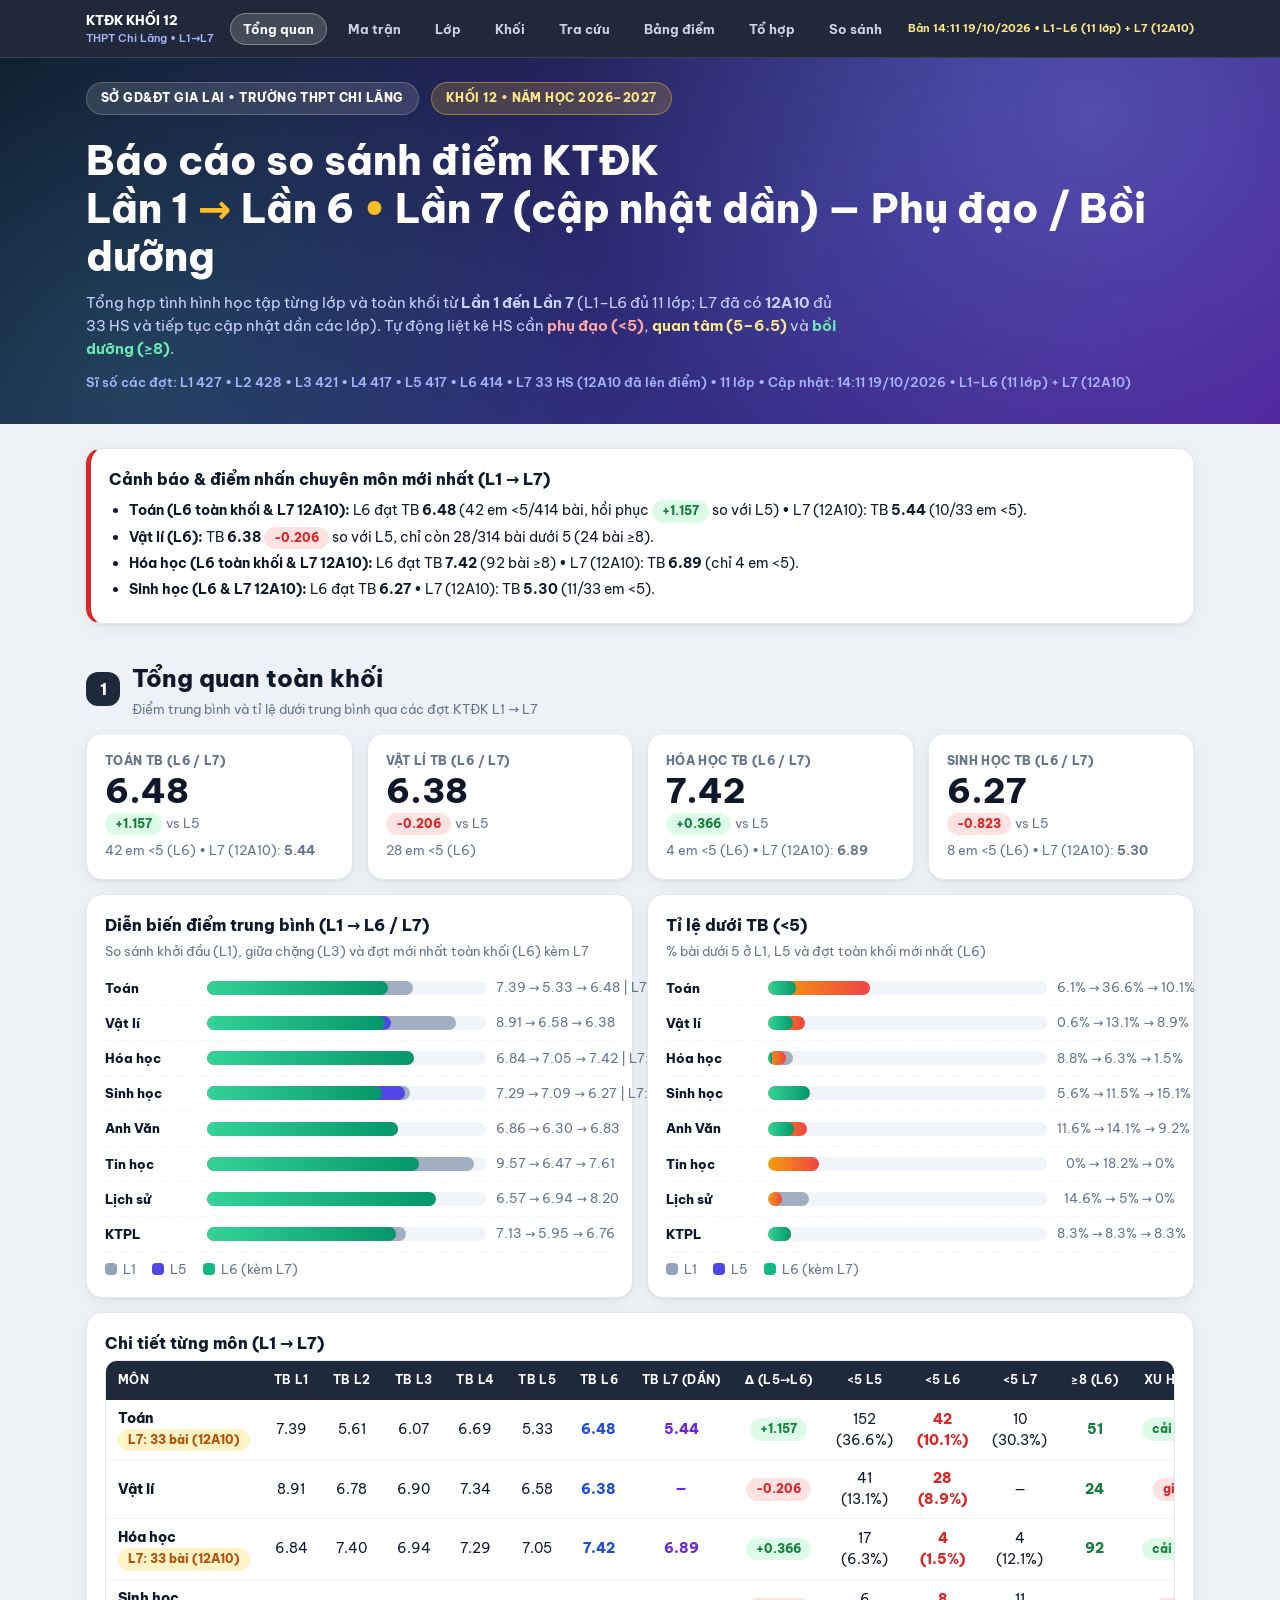
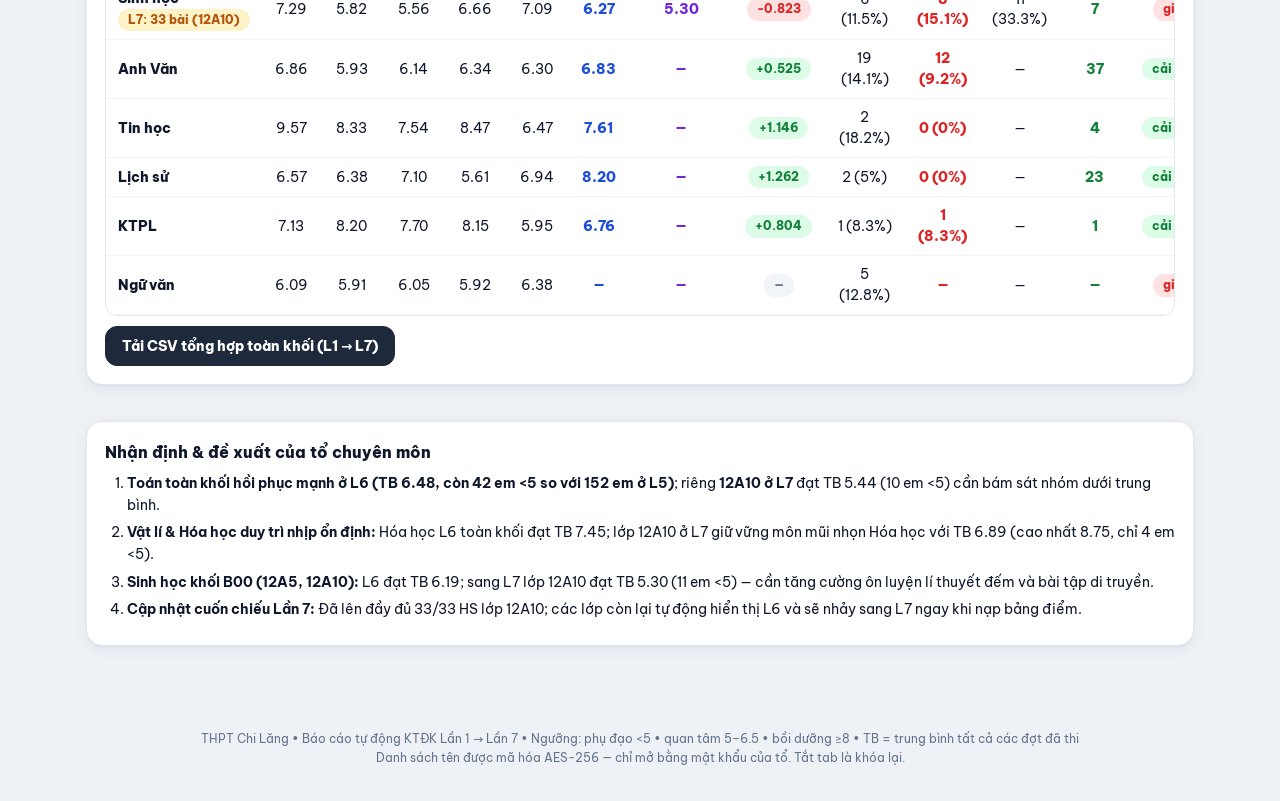
==== commit 031eff67: "Cap nhat KTDK Khoi 12 den Lan 7 (L1-L6 du 11 lop + L7 12A10)" ====
--- a/index.html
+++ b/index.html
@@ -4,8 +4,8 @@
 <meta charset="UTF-8">
 <meta name="viewport" content="width=device-width, initial-scale=1.0">
 <meta name="robots" content="noindex,nofollow">
-<meta name="description" content="Báo cáo so sánh điểm KTĐK Lần 1, Lần 2 và Lần 3 khối 12, THPT Chi Lăng. Danh sách phụ đạo và bồi dưỡng từng lớp, từng môn.">
-<title>Báo cáo KTĐK L1–L2–L3 | Khối 12 – THPT Chi Lăng</title>
+<meta name="description" content="Báo cáo so sánh điểm KTĐK Lần 1 đến Lần 7 khối 12, THPT Chi Lăng. Danh sách phụ đạo và bồi dưỡng từng lớp, từng môn.">
+<title>Báo cáo KTĐK L1–L7 | Khối 12 – THPT Chi Lăng</title>
 <link rel="preconnect" href="https://fonts.googleapis.com">
 <link rel="preconnect" href="https://fonts.gstatic.com" crossorigin>
 <link href="https://fonts.googleapis.com/css2?family=Be+Vietnam+Pro:wght@400;600;700;800&display=swap" rel="stylesheet">
@@ -298,7 +298,7 @@
 
 <nav class="topnav no-print">
   <div class="wrap">
-    <div class="brandmini">KTĐK KHỐI 12<small>THPT Chi Lăng</small></div>
+    <div class="brandmini">KTĐK KHỐI 12<small>THPT Chi Lăng • L1→L7</small></div>
     <button type="button" class="navlink" data-tab="tong-quan">Tổng quan</button>
     <button type="button" class="navlink" data-tab="ma-tran">Ma trận</button>
     <button type="button" class="navlink" data-tab="lop">Lớp</button>
@@ -315,8 +315,8 @@
   <div class="wrap">
     <span class="kicker">SỞ GD&amp;ĐT GIA LAI • TRƯỜNG THPT CHI LĂNG</span>
     <span class="kicker gold">KHỐI 12 • NĂM HỌC 2026–2027</span>
-    <h1>Báo cáo so sánh điểm KTĐK<br>Lần 1 <span class="vs">•</span> Lần 2 <span class="vs">•</span> Lần 3 — Phụ đạo / bồi dưỡng</h1>
-    <p class="sub">Tổng hợp tình hình học tập từng lớp và toàn khối. Tự động liệt kê HS cần <b class="r">phụ đạo (&lt;5)</b>, cần <b class="y">quan tâm (5–6.5)</b> và <b class="g">bồi dưỡng (≥8)</b> theo từng môn. Đã có <b>TB 3 lần = (L1+L2+L3)/3</b> cho toàn khối.</p>
+    <h1>Báo cáo so sánh điểm KTĐK<br>Lần 1 <span class="vs">→</span> Lần 6 <span class="vs">•</span> Lần 7 (cập nhật dần) — Phụ đạo / Bồi dưỡng</h1>
+    <p class="sub">Tổng hợp tình hình học tập từng lớp và toàn khối từ <b>Lần 1 đến Lần 7</b> (L1–L6 đủ 11 lớp; L7 đã có <b>12A10</b> đủ 33 HS và tiếp tục cập nhật dần các lớp). Tự động liệt kê HS cần <b class="r">phụ đạo (&lt;5)</b>, <b class="y">quan tâm (5–6.5)</b> và <b class="g">bồi dưỡng (≥8)</b>.</p>
     <p class="meta" id="metaLine">Đang khởi tạo…</p>
   </div>
 </header>
@@ -326,7 +326,7 @@
 
   <section class="block">
     <div class="card alert">
-      <h3>Cảnh báo nhanh của tổ chuyên môn</h3>
+      <h3>Cảnh báo &amp; điểm nhấn chuyên môn mới nhất (L1 → L7)</h3>
       <ul id="alertBox"></ul>
     </div>
   </section>
@@ -334,38 +334,38 @@
   <section class="block" id="tong-quan">
     <div class="sec-head">
       <span class="sec-num">1</span>
-      <div><h2>Tổng quan toàn khối</h2><p>Điểm trung bình và tỉ lệ dưới trung bình L1 → L2 → L3</p></div>
+      <div><h2>Tổng quan toàn khối</h2><p>Điểm trung bình và tỉ lệ dưới trung bình qua các đợt KTĐK L1 → L7</p></div>
     </div>
     <div class="grid g4" id="kpiGrid" style="margin-bottom:14px"></div>
     <div class="grid g2" style="margin-bottom:14px">
       <div class="card">
-        <h3>Điểm trung bình L1 → L2</h3>
-        <p class="hint">Chỉ so sánh môn đã thi đủ 2 lần ở hầu hết lớp</p>
+        <h3>Diễn biến điểm trung bình (L1 → L6 / L7)</h3>
+        <p class="hint">So sánh khởi đầu (L1), giữa chặng (L3) và đợt mới nhất toàn khối (L6) kèm L7</p>
         <div id="chartAvg"></div>
       </div>
       <div class="card">
         <h3>Tỉ lệ dưới TB (&lt;5)</h3>
-        <p class="hint">% bài dưới 5 trong số bài thi từng lần</p>
+        <p class="hint">% bài dưới 5 ở L1, L5 và đợt toàn khối mới nhất (L6)</p>
         <div id="chartBelow"></div>
       </div>
     </div>
     <div class="card">
-      <h3>Chi tiết từng môn</h3>
+      <h3>Chi tiết từng môn (L1 → L7)</h3>
       <div class="tblwrap"><table class="tbl">
         <thead><tr>
-          <th class="l">Môn</th><th>N L1/L2</th><th>TB L1</th><th>TB L2</th><th>TB L3</th>
-          <th>Chênh lệch</th><th>&lt;5 L1</th><th>&lt;5 L2</th><th>&lt;5 L3</th><th>≥8 (L2)</th><th>Xu hướng</th>
+          <th class="l">Môn</th><th>TB L1</th><th>TB L2</th><th>TB L3</th><th>TB L4</th><th>TB L5</th><th>TB L6</th><th>TB L7 (dần)</th>
+          <th>Δ (L5→L6)</th><th>&lt;5 L5</th><th>&lt;5 L6</th><th>&lt;5 L7</th><th>≥8 (L6)</th><th>Xu hướng</th>
         </tr></thead>
         <tbody id="tbKhoi"></tbody>
       </table></div>
-        <div class="no-print" style="margin-top:10px"><button class="btn dark" id="btnCsvSo" type="button">Tải CSV mẫu Sở (toàn khối 3 lần)</button></div>
+      <div class="no-print" style="margin-top:10px"><button class="btn dark" id="btnCsvSo" type="button">Tải CSV tổng hợp toàn khối (L1 → L7)</button></div>
     </div>
   </section>
 
   <section class="block" id="ma-tran">
     <div class="sec-head">
       <span class="sec-num">2</span>
-      <div><h2>Ma trận lớp × môn</h2><p>Ô = TB mới nhất (ưu tiên L3) • pill Δ so với L1 • nền đỏ = cần họp tổ gấp</p></div>
+      <div><h2>Ma trận lớp × môn</h2><p>Ô = TB đợt mới nhất của lớp (12A10: L7 • các lớp khác: L6) • pill Δ so với đợt liền trước • nền đỏ = cần phụ đạo gấp</p></div>
     </div>
     <div class="card"><div class="tblwrap" id="matrixWrap"></div></div>
   </section>
@@ -373,13 +373,14 @@
   <section class="block" id="lop">
     <div class="sec-head">
       <span class="sec-num">3</span>
-      <div><h2>Chi tiết từng lớp</h2><p>Chọn lớp và môn để lấy danh sách kèm tên học sinh</p></div>
+      <div><h2>Chi tiết từng lớp</h2><p>Chọn lớp, môn và đợt xét để lấy danh sách kèm lịch sử điểm L1 → L7</p></div>
     </div>
     <div id="gateBox" style="margin-bottom:14px"></div>
     <div class="card no-print" style="margin-bottom:14px">
       <div class="toolbar">
         <div class="field"><label>CHỌN LỚP</label><select id="selLop"></select></div>
         <div class="field"><label>CHỌN MÔN</label><select id="selMon"></select></div>
+        <div class="field"><label>ĐỢT XÉT NHÓM</label><select id="selDotLop"></select></div>
         <button class="btn pri" id="btnCsvLop" type="button">Tải CSV lớp này</button>
         <button class="btn" type="button" onclick="window.print()">In danh sách</button>
         <div class="statline" id="lopStat"></div>
@@ -388,25 +389,25 @@
     <div class="grid g3" style="margin-bottom:14px">
       <div class="card edge-red">
         <h3 class="ttl-red">Cần phụ đạo (&lt;5)<span class="count" id="cPhu"></span></h3>
-        <p class="hint">Ưu tiên mở lớp phụ đạo ngay. TB 3 lần giúp chốt DS.</p>
+        <p class="hint">Theo đợt xét đang chọn (kèm TB tất cả các lần đã thi).</p>
         <div class="tblwrap scrollbox"><table class="tbl">
-          <thead><tr><th class="l">Học sinh</th><th>L1</th><th>L2</th><th>L3</th><th>TB 3 lần</th><th>Δ</th></tr></thead>
+          <thead><tr><th class="l">Học sinh</th><th>L1–L4</th><th>L5</th><th>L6</th><th>L7</th><th>TB</th><th>Δ</th></tr></thead>
           <tbody id="tbPhu"></tbody>
         </table></div>
       </div>
       <div class="card edge-amber">
         <h3 class="ttl-amber">Cần quan tâm (5–6.5)<span class="count" id="cQuan"></span></h3>
-        <p class="hint">Nguy cơ rớt ở lần 3.</p>
+        <p class="hint">Nhóm cận trung bình, cần kèm sát để tránh tụt xuống dưới 5.</p>
         <div class="tblwrap scrollbox"><table class="tbl">
-          <thead><tr><th class="l">Học sinh</th><th>L1</th><th>L2</th><th>L3</th><th>TB 3 lần</th><th>Δ</th></tr></thead>
+          <thead><tr><th class="l">Học sinh</th><th>L1–L4</th><th>L5</th><th>L6</th><th>L7</th><th>TB</th><th>Δ</th></tr></thead>
           <tbody id="tbQuan"></tbody>
         </table></div>
       </div>
       <div class="card edge-green">
         <h3 class="ttl-green">Bồi dưỡng (≥8)<span class="count" id="cBoi"></span></h3>
-        <p class="hint">Nguồn HSG, giao đề nâng cao.</p>
+        <p class="hint">Nhóm mũi nhọn, giao đề vận dụng cao.</p>
         <div class="tblwrap scrollbox"><table class="tbl">
-          <thead><tr><th class="l">Học sinh</th><th>L1</th><th>L2</th><th>L3</th><th>TB 3 lần</th><th>Δ</th></tr></thead>
+          <thead><tr><th class="l">Học sinh</th><th>L1–L4</th><th>L5</th><th>L6</th><th>L7</th><th>TB</th><th>Δ</th></tr></thead>
           <tbody id="tbBoi"></tbody>
         </table></div>
       </div>
@@ -415,14 +416,14 @@
       <div class="card">
         <h3>Tiến bộ vượt bậc (tăng ≥1.5đ)<span class="count" id="cTien"></span></h3>
         <div class="tblwrap scrollbox"><table class="tbl">
-          <thead><tr><th class="l">Học sinh</th><th>L1</th><th>L2</th><th>L3</th><th>TB 3 lần</th><th>Δ</th></tr></thead>
+          <thead><tr><th class="l">Học sinh</th><th>L1–L4</th><th>L5</th><th>L6</th><th>L7</th><th>TB</th><th>Δ</th></tr></thead>
           <tbody id="tbTien"></tbody>
         </table></div>
       </div>
       <div class="card">
         <h3>Thụt lùi báo động (giảm ≥2đ)<span class="count" id="cThut"></span></h3>
         <div class="tblwrap scrollbox"><table class="tbl">
-          <thead><tr><th class="l">Học sinh</th><th>L1</th><th>L2</th><th>L3</th><th>TB 3 lần</th><th>Δ</th></tr></thead>
+          <thead><tr><th class="l">Học sinh</th><th>L1–L4</th><th>L5</th><th>L6</th><th>L7</th><th>TB</th><th>Δ</th></tr></thead>
           <tbody id="tbThut"></tbody>
         </table></div>
       </div>
@@ -432,7 +433,7 @@
   <section class="block" id="khoi">
     <div class="sec-head">
       <span class="sec-num">4</span>
-      <div><h2>Toàn khối theo môn</h2><p>Gộp danh sách phụ đạo / bồi dưỡng cả khối</p></div>
+      <div><h2>Toàn khối theo môn</h2><p>Gộp danh sách phụ đạo / bồi dưỡng cả khối ở đợt thi mới nhất</p></div>
     </div>
     <div class="card no-print" style="margin-bottom:14px">
       <div class="tabs" id="monTabs"></div>
@@ -441,7 +442,7 @@
       <div class="card edge-red">
         <h3 class="ttl-red">Toàn khối cần phụ đạo<span class="count" id="kPhu"></span></h3>
         <div class="tblwrap scrollbox"><table class="tbl">
-          <thead><tr><th>Lớp</th><th class="l">Học sinh</th><th>L1</th><th>L2</th><th>L3</th></tr></thead>
+          <thead><tr><th>Lớp</th><th class="l">Học sinh</th><th>L5</th><th>L6</th><th>L7</th><th>TB</th></tr></thead>
           <tbody id="kTbPhu"></tbody>
         </table></div>
         <div class="no-print" style="margin-top:10px">
@@ -451,7 +452,7 @@
       <div class="card edge-green">
         <h3 class="ttl-green">Toàn khối bồi dưỡng<span class="count" id="kBoi"></span></h3>
         <div class="tblwrap scrollbox"><table class="tbl">
-          <thead><tr><th>Lớp</th><th class="l">Học sinh</th><th>L1</th><th>L2</th><th>L3</th></tr></thead>
+          <thead><tr><th>Lớp</th><th class="l">Học sinh</th><th>L5</th><th>L6</th><th>L7</th><th>TB</th></tr></thead>
           <tbody id="kTbBoi"></tbody>
         </table></div>
       </div>
@@ -477,10 +478,10 @@
   <section class="block" id="timkiem">
     <div class="sec-head">
       <span class="sec-num">5</span>
-      <div><h2>Tra cứu từng học sinh</h2><p>Gõ tên, không dấu cũng được</p></div>
+      <div><h2>Tra cứu từng học sinh</h2><p>Gõ tên (không dấu cũng được) để xem toàn bộ lịch sử điểm L1 → L7</p></div>
     </div>
     <div class="card searchbox no-print" style="margin-bottom:14px">
-      <input id="q" type="search" placeholder="Ví dụ: bao nguyen, minh duc…" autocomplete="off">
+      <input id="q" type="search" placeholder="Ví dụ: hai yen, nhu y, bao nguyen…" autocomplete="off">
     </div>
     <div class="grid g2" id="kq"></div>
   </section>
@@ -488,11 +489,12 @@
   <section class="block" id="bang-diem">
     <div class="sec-head">
       <span class="sec-num">6</span>
-      <div><h2>Bảng điểm cả 3 lần</h2><p>Lưới kiểu Sheets — cố định cột tên, click tiêu đề cột để sắp xếp</p></div>
+      <div><h2>Bảng điểm L1 → L7</h2><p>Lưới kiểu Sheets — cố định cột tên, click tiêu đề cột để sắp xếp</p></div>
     </div>
     <div class="card no-print" style="margin-bottom:14px">
       <div class="toolbar">
         <div class="field"><label>CHỌN LỚP</label><select id="selLopBd"></select></div>
+        <div class="field"><label>HIỂN THỊ ĐỢT</label><select id="selDotBd"></select></div>
         <div class="field grow"><label>TÌM TÊN</label><input id="bdQ" type="search" placeholder="Gõ tên để lọc…" autocomplete="off"></div>
         <button class="btn pri" id="btnCsvBd" type="button">Tải CSV bảng này</button>
         <button class="btn" type="button" onclick="window.print()">In bảng điểm</button>
@@ -505,7 +507,7 @@
   <section class="block" id="to-hop">
     <div class="sec-head">
       <span class="sec-num">7</span>
-      <div><h2>Xét tổ hợp môn</h2><p>Tổng điểm các khối A00, A01, B00, C03, D01, D07 — xếp hạng theo đợt thi</p></div>
+      <div><h2>Xét tổ hợp môn</h2><p>Tổng điểm các khối A00, A01, B00, C03, D01, D07 — xếp hạng theo đợt thi (L1 → L7 hoặc TB)</p></div>
     </div>
     <div class="card no-print" style="margin-bottom:14px">
       <div class="tabs" id="comboTabs" style="margin-bottom:10px"></div>
@@ -523,7 +525,7 @@
   <section class="block" id="so-sanh">
     <div class="sec-head">
       <span class="sec-num">8</span>
-      <div><h2>So sánh giữa các lớp</h2><p>Lưới môn × lớp kiểu bảng Sở — mỗi ô: điểm TB + số em và % dưới 5</p></div>
+      <div><h2>So sánh giữa các lớp</h2><p>Lưới môn × lớp kiểu bảng Sở — mỗi ô: điểm TB + số em và % dưới 5 theo từng đợt (L1 → L7)</p></div>
     </div>
     <div class="card no-print" style="margin-bottom:14px">
       <div class="toolbar">
@@ -538,13 +540,12 @@
 
   <section class="block">
     <div class="card notes">
-      <h3>Nhận định &amp; đề xuất của tổ</h3>
+      <h3>Nhận định &amp; đề xuất của tổ chuyên môn</h3>
       <ol>
-        <li><b>Toán là điểm nghẽn toàn khối.</b> 4 lớp báo động đỏ: 12A6, 12A11, 12A4, 12A8. Đề nghị tăng tiết phụ đạo, kiểm tra 15 phút mỗi buổi.</li>
-        <li><b>Vật lí phân hóa mạnh:</b> vừa phụ đạo nhóm dưới 5, vừa giữ đội bồi dưỡng ≥8.</li>
-        <li><b>Hóa học là điểm sáng:</b> điểm lên, số em dưới 5 giảm mạnh — nhân rộng cách dạy.</li>
-        <li><b>Sinh &amp; Anh cần giữ nhịp</b> — đưa vào lịch phụ đạo chung với Toán.</li>
-        <li><b>Văn:</b> L2 mới có 12A6 và 12A9. Có thêm điểm là web tự so sánh tiếp.</li>
+        <li><b>Toán toàn khối hồi phục mạnh ở L6 (TB 6.48, còn 42 em &lt;5 so với 152 em ở L5)</b>; riêng <b>12A10 ở L7</b> đạt TB 5.44 (10 em &lt;5) cần bám sát nhóm dưới trung bình.</li>
+        <li><b>Vật lí &amp; Hóa học duy trì nhịp ổn định:</b> Hóa học L6 toàn khối đạt TB 7.45; lớp 12A10 ở L7 giữ vững môn mũi nhọn Hóa học với TB 6.89 (cao nhất 8.75, chỉ 4 em &lt;5).</li>
+        <li><b>Sinh học khối B00 (12A5, 12A10):</b> L6 đạt TB 6.19; sang L7 lớp 12A10 đạt TB 5.30 (11 em &lt;5) — cần tăng cường ôn luyện lí thuyết đếm và bài tập di truyền.</li>
+        <li><b>Cập nhật cuốn chiếu Lần 7:</b> Đã lên đầy đủ 33/33 HS lớp 12A10; các lớp còn lại tự động hiển thị L6 và sẽ nhảy sang L7 ngay khi nạp bảng điểm.</li>
       </ol>
     </div>
   </section>
@@ -553,18 +554,18 @@
 </main>
 
 <footer class="site">
-  THPT Chi Lăng • Báo cáo tự động từ file điểm rà soát L1–L2–L3 • Ngưỡng: phụ đạo &lt;5 • quan tâm 5–6.5 • bồi dưỡng ≥8 • TB 3 lần = (L1+L2+L3)/3 (đủ 3 đợt mới hiện)
+  THPT Chi Lăng • Báo cáo tự động KTĐK Lần 1 → Lần 7 • Ngưỡng: phụ đạo &lt;5 • quan tâm 5–6.5 • bồi dưỡng ≥8 • TB = trung bình tất cả các đợt đã thi
   <br>Danh sách tên được mã hóa AES-256 — chỉ mở bằng mật khẩu của tổ. Tắt tab là khóa lại.
 </footer>
 
 <script>
-window.__PUB__ = {"meta": {"truong": "THPT Chi Lăng - Gia Lai", "khoi": "Khối 12", "lan1": "KTĐK Lần 1 (23/8/2026)", "lan2": "KTĐK Lần 2", "cap_nhat": "13:14 17/09/2026 + chuyển lớp 12A5↔12A10 (11↔1)", "nguon": ["26-27 Khoi 12- Diem KTDK - Lan 1 (Da ra soat).xlsx", "26-27 Khoi 12- Diem KTDK - Lan 2 (Da ra soat).xlsx", "12A7_L2 (2).xlsx[L1] (12A7-L1: khớp 144, cập nhật/thêm 48, lạ 4)", "12A7_L2 (2).xlsx[L2] (12A7-L2: khớp 140, cập nhật/thêm 7, lạ 4)", "12A10 - Điểm KTĐK-Lần 1.xlsx (12A10-L1: khớp 69, cập nhật/thêm 23, lạ 0)", "12A10- KTĐK-LẦN 2 (3).xlsx (12A10-L2: khớp 66, cập nhật/thêm 0, lạ 0)", "batch 11/09 23:09: (thêm môn Văn) 12A10 - Điểm KTĐK-Lần 1 (1).xlsx", "batch 11/09 23:09: 12A11 - ĐIỂM KTĐK.xlsx", "batch 11/09 23:09: 12A2_BẢNG ĐIỂM KTĐK TOÁN L1.xlsx", "batch 11/09 23:09: 12A3 - ĐIỂM KTĐK LẦN 01 2026-2027.xlsx", "batch 11/09 23:09: 12A4 - ĐIỂM KTĐK LẦN 1 +VĂN.xlsx", "batch 11/09 23:09: 12A5 - Điểm KTĐK Lần 1.xlsx", "batch 11/09 23:09: 12A6_BẢNG ĐIỂM KTĐK_LẦN 1.xlsx", "batch 11/09 23:09: 12A6_BẢNG ĐIỂM KTĐK_LẦN 2 (1).xlsx", "batch 11/09 23:09: 12A7_L2 (3).xlsx", "batch 11/09 23:09: 12A8_ĐIỂM  KTĐK LẦN 1.xlsx", "batch 11/09 23:09: 12A9_ ĐIỂM KTĐK Lần 2 (1).xlsx", "batch 11/09 23:09: ĐIỂM KTĐK 12A1 LẦN 1.xlsx", "12A10- KTĐK-LẦN 3.xlsx", "12A10- KTĐK-LẦN 3 (1).xlsx", "12A10_ ĐIỂM KTĐK Lần 3.xlsx", "2026-2027_HK1_Khoi12_Diem-KTDK-Lan_3.xlsx", "SBD LỚP 12A10.xlsx (17/09/2026): 11 HS 12A5→12A10, Bùi Thị Anh Thư 12A10→12A5"], "siso_l1": 462, "siso_l2": 458, "subjects": ["Toán", "Ngữ văn", "Vật lí", "Hóa học", "Sinh học", "Lịch sử", "Tin học", "Anh Văn", "KTPL"], "classes": ["12A1", "12A2", "12A3", "12A4", "12A5", "12A6", "12A7", "12A8", "12A9", "12A10", "12A11"], "lan3": "KTĐK Lần 3 (11 lớp khối 12, 14/09/2026 — đã sửa link Hóa/12A4)", "siso_l3": 422}, "subjects_stats": {"Toán": {"n1": 428, "n2": 422, "tb1": 7.39, "tb2": 5.618, "delta": -1.772, "duoi5_l1": 26, "duoi5_l2": 138, "pct_duoi5_l1": 6.1, "pct_duoi5_l2": 32.7, "gioi_l2": 15, "kha_l2": 97, "tb_y_l2": 172, "tang": 19, "giam": 385, "bang": 11, "n3": 422, "tb3": 6.071, "duoi5_l3": 69, "pct_duoi5_l3": 16.4, "delta23": 0.453}, "Ngữ văn": {"n1": 375, "n2": 86, "tb1": 6.098, "tb2": 5.91, "delta": -0.188, "duoi5_l1": 61, "duoi5_l2": 11, "pct_duoi5_l1": 16.3, "pct_duoi5_l2": 12.8, "gioi_l2": 2, "kha_l2": 31, "tb_y_l2": 42, "tang": 3, "giam": 32, "bang": 5, "n3": 0, "tb3": null, "duoi5_l3": 0, "pct_duoi5_l3": null, "delta23": null}, "Vật lí": {"n1": 316, "n2": 317, "tb1": 8.923, "tb2": 6.782, "delta": -2.141, "duoi5_l1": 2, "duoi5_l2": 41, "pct_duoi5_l1": 0.6, "pct_duoi5_l2": 12.9, "gioi_l2": 84, "kha_l2": 107, "tb_y_l2": 85, "tang": 8, "giam": 299, "bang": 5, "n3": 316, "tb3": 6.902, "duoi5_l3": 26, "pct_duoi5_l3": 8.2, "delta23": 0.12}, "Hóa học": {"n1": 273, "n2": 271, "tb1": 6.836, "tb2": 7.394, "delta": 0.557, "duoi5_l1": 24, "duoi5_l2": 5, "pct_duoi5_l1": 8.8, "pct_duoi5_l2": 1.9, "gioi_l2": 89, "kha_l2": 139, "tb_y_l2": 37, "tang": 177, "giam": 72, "bang": 17, "n3": 269, "tb3": 6.938, "duoi5_l3": 8, "pct_duoi5_l3": 3.0, "delta23": -0.456}, "Sinh học": {"n1": 55, "n2": 54, "tb1": 7.295, "tb2": 5.88, "delta": -1.455, "duoi5_l1": 3, "duoi5_l2": 16, "pct_duoi5_l1": 5.5, "pct_duoi5_l2": 30.2, "gioi_l2": 10, "kha_l2": 7, "tb_y_l2": 21, "tang": 4, "giam": 47, "bang": 1, "n3": 53, "tb3": 5.573, "duoi5_l3": 18, "pct_duoi5_l3": 34.0, "delta23": -0.307}, "Lịch sử": {"n1": 41, "n2": 41, "tb1": 6.571, "tb2": 6.384, "delta": -0.187, "duoi5_l1": 6, "duoi5_l2": 4, "pct_duoi5_l1": 14.6, "pct_duoi5_l2": 9.8, "gioi_l2": 6, "kha_l2": 15, "tb_y_l2": 16, "tang": 13, "giam": 22, "bang": 4, "n3": 41, "tb3": 7.098, "duoi5_l3": 1, "pct_duoi5_l3": 2.4, "delta23": 0.714}, "Tin học": {"n1": 11, "n2": 11, "tb1": 9.573, "tb2": 8.327, "delta": -1.246, "duoi5_l1": 0, "duoi5_l2": 0, "pct_duoi5_l1": 0.0, "pct_duoi5_l2": 0.0, "gioi_l2": 8, "kha_l2": 3, "tb_y_l2": 0, "tang": 0, "giam": 10, "bang": 1, "n3": 10, "tb3": 7.54, "duoi5_l3": 0, "pct_duoi5_l3": 0.0, "delta23": -0.787}, "Anh Văn": {"n1": 147, "n2": 140, "tb1": 6.862, "tb2": 5.936, "delta": -0.926, "duoi5_l1": 17, "duoi5_l2": 37, "pct_duoi5_l1": 11.6, "pct_duoi5_l2": 26.4, "gioi_l2": 16, "kha_l2": 34, "tb_y_l2": 53, "tang": 22, "giam": 108, "bang": 7, "n3": 139, "tb3": 6.14, "duoi5_l3": 40, "pct_duoi5_l3": 28.8, "delta23": 0.204}, "KTPL": {"n1": 12, "n2": 12, "tb1": 7.129, "tb2": 8.196, "delta": 1.067, "duoi5_l1": 1, "duoi5_l2": 1, "pct_duoi5_l1": 8.3, "pct_duoi5_l2": 8.3, "gioi_l2": 10, "kha_l2": 1, "tb_y_l2": 0, "tang": 10, "giam": 2, "bang": 0, "n3": 12, "tb3": 7.696, "duoi5_l3": 0, "pct_duoi5_l3": 0.0, "delta23": -0.5}}, "class_stats": {"12A1": {"Toán": {"n1": 52, "n2": 48, "tb1": 8.182, "tb2": 6.42, "delta": -1.76, "duoi5_l1": 0, "duoi5_l2": 3, "n3": 47, "tb3": 6.648, "duoi5_l3": 2}, "Ngữ văn": {"n1": 47, "n2": 0, "tb1": 5.984, "tb2": null, "delta": null, "duoi5_l1": 8, "duoi5_l2": 0, "n3": 0, "tb3": null, "duoi5_l3": 0}, "Vật lí": {"n1": 37, "n2": 37, "tb1": 9.385, "tb2": 7.807, "delta": -1.58, "duoi5_l1": 0, "duoi5_l2": 0, "n3": 37, "tb3": 7.912, "duoi5_l3": 0}, "Hóa học": {"n1": 52, "n2": 48, "tb1": 7.427, "tb2": 7.645, "delta": 0.22, "duoi5_l1": 0, "duoi5_l2": 0, "n3": 47, "tb3": 7.197, "duoi5_l3": 0}, "Sinh học": {"n1": 0, "n2": 0, "tb1": null, "tb2": null, "delta": null, "duoi5_l1": 0, "duoi5_l2": 0, "n3": 0, "tb3": null, "duoi5_l3": 0}, "Lịch sử": {"n1": 0, "n2": 0, "tb1": null, "tb2": null, "delta": null, "duoi5_l1": 0, "duoi5_l2": 0, "n3": 0, "tb3": null, "duoi5_l3": 0}, "Tin học": {"n1": 0, "n2": 0, "tb1": null, "tb2": null, "delta": null, "duoi5_l1": 0, "duoi5_l2": 0, "n3": 0, "tb3": null, "duoi5_l3": 0}, "Anh Văn": {"n1": 15, "n2": 11, "tb1": 7.033, "tb2": 6.591, "delta": -0.44, "duoi5_l1": 0, "duoi5_l2": 0, "n3": 10, "tb3": 6.675, "duoi5_l3": 0}, "KTPL": {"n1": 0, "n2": 0, "tb1": null, "tb2": null, "delta": null, "duoi5_l1": 0, "duoi5_l2": 0, "n3": 0, "tb3": null, "duoi5_l3": 0}}, "12A10": {"Toán": {"n1": 33, "n2": 32, "tb1": 6.808, "tb2": 5.131, "delta": -1.68, "duoi5_l1": 1, "duoi5_l2": 16, "n3": 33, "tb3": 5.597, "duoi5_l3": 8}, "Ngữ văn": {"n1": 33, "n2": 0, "tb1": 5.848, "tb2": null, "delta": null, "duoi5_l1": 5, "duoi5_l2": 0, "n3": 0, "tb3": null, "duoi5_l3": 0}, "Vật lí": {"n1": 0, "n2": 0, "tb1": null, "tb2": null, "delta": null, "duoi5_l1": 0, "duoi5_l2": 0, "n3": 0, "tb3": null, "duoi5_l3": 0}, "Hóa học": {"n1": 33, "n2": 33, "tb1": 6.476, "tb2": 7.003, "delta": 0.53, "duoi5_l1": 3, "duoi5_l2": 2, "n3": 33, "tb3": 6.645, "duoi5_l3": 2}, "Sinh học": {"n1": 33, "n2": 33, "tb1": 6.671, "tb2": 5.161, "delta": -1.51, "duoi5_l1": 3, "duoi5_l2": 16, "n3": 33, "tb3": 5.129, "duoi5_l3": 17}, "Lịch sử": {"n1": 0, "n2": 0, "tb1": null, "tb2": null, "delta": null, "duoi5_l1": 0, "duoi5_l2": 0, "n3": 0, "tb3": null, "duoi5_l3": 0}, "Tin học": {"n1": 0, "n2": 0, "tb1": null, "tb2": null, "delta": null, "duoi5_l1": 0, "duoi5_l2": 0, "n3": 0, "tb3": null, "duoi5_l3": 0}, "Anh Văn": {"n1": 0, "n2": 0, "tb1": null, "tb2": null, "delta": null, "duoi5_l1": 0, "duoi5_l2": 0, "n3": 0, "tb3": null, "duoi5_l3": 0}, "KTPL": {"n1": 0, "n2": 0, "tb1": null, "tb2": null, "delta": null, "duoi5_l1": 0, "duoi5_l2": 0, "n3": 0, "tb3": null, "duoi5_l3": 0}}, "12A11": {"Toán": {"n1": 36, "n2": 38, "tb1": 5.831, "tb2": 4.693, "delta": -1.14, "duoi5_l1": 8, "duoi5_l2": 23, "n3": 38, "tb3": 4.755, "duoi5_l3": 19}, "Ngữ văn": {"n1": 35, "n2": 0, "tb1": 4.707, "tb2": null, "delta": null, "duoi5_l1": 22, "duoi5_l2": 0, "n3": 0, "tb3": null, "duoi5_l3": 0}, "Vật lí": {"n1": 36, "n2": 38, "tb1": 7.36, "tb2": 4.838, "delta": -2.52, "duoi5_l1": 1, "duoi5_l2": 20, "n3": 38, "tb3": 5.272, "duoi5_l3": 13}, "Hóa học": {"n1": 36, "n2": 38, "tb1": 5.146, "tb2": 6.045, "delta": 0.9, "duoi5_l1": 16, "duoi5_l2": 3, "n3": 38, "tb3": 5.863, "duoi5_l3": 6}, "Sinh học": {"n1": 0, "n2": 0, "tb1": null, "tb2": null, "delta": null, "duoi5_l1": 0, "duoi5_l2": 0, "n3": 0, "tb3": null, "duoi5_l3": 0}, "Lịch sử": {"n1": 0, "n2": 0, "tb1": null, "tb2": null, "delta": null, "duoi5_l1": 0, "duoi5_l2": 0, "n3": 0, "tb3": null, "duoi5_l3": 0}, "Tin học": {"n1": 0, "n2": 0, "tb1": null, "tb2": null, "delta": null, "duoi5_l1": 0, "duoi5_l2": 0, "n3": 0, "tb3": null, "duoi5_l3": 0}, "Anh Văn": {"n1": 0, "n2": 0, "tb1": null, "tb2": null, "delta": null, "duoi5_l1": 0, "duoi5_l2": 0, "n3": 0, "tb3": null, "duoi5_l3": 0}, "KTPL": {"n1": 0, "n2": 0, "tb1": null, "tb2": null, "delta": null, "duoi5_l1": 0, "duoi5_l2": 0, "n3": 0, "tb3": null, "duoi5_l3": 0}}, "12A2": {"Toán": {"n1": 39, "n2": 38, "tb1": 8.165, "tb2": 6.553, "delta": -1.61, "duoi5_l1": 0, "duoi5_l2": 0, "n3": 39, "tb3": 6.936, "duoi5_l3": 1}, "Ngữ văn": {"n1": 39, "n2": 0, "tb1": 6.609, "tb2": null, "delta": null, "duoi5_l1": 1, "duoi5_l2": 0, "n3": 0, "tb3": null, "duoi5_l3": 0}, "Vật lí": {"n1": 39, "n2": 38, "tb1": 9.635, "tb2": 7.643, "delta": -1.99, "duoi5_l1": 0, "duoi5_l2": 0, "n3": 38, "tb3": 7.595, "duoi5_l3": 1}, "Hóa học": {"n1": 0, "n2": 0, "tb1": null, "tb2": null, "delta": null, "duoi5_l1": 0, "duoi5_l2": 0, "n3": 0, "tb3": null, "duoi5_l3": 0}, "Sinh học": {"n1": 0, "n2": 0, "tb1": null, "tb2": null, "delta": null, "duoi5_l1": 0, "duoi5_l2": 0, "n3": 0, "tb3": null, "duoi5_l3": 0}, "Lịch sử": {"n1": 0, "n2": 0, "tb1": null, "tb2": null, "delta": null, "duoi5_l1": 0, "duoi5_l2": 0, "n3": 0, "tb3": null, "duoi5_l3": 0}, "Tin học": {"n1": 0, "n2": 0, "tb1": null, "tb2": null, "delta": null, "duoi5_l1": 0, "duoi5_l2": 0, "n3": 0, "tb3": null, "duoi5_l3": 0}, "Anh Văn": {"n1": 39, "n2": 38, "tb1": 8.154, "tb2": 7.191, "delta": -0.96, "duoi5_l1": 0, "duoi5_l2": 0, "n3": 38, "tb3": 7.461, "duoi5_l3": 1}, "KTPL": {"n1": 0, "n2": 0, "tb1": null, "tb2": null, "delta": null, "duoi5_l1": 0, "duoi5_l2": 0, "n3": 0, "tb3": null, "duoi5_l3": 0}}, "12A3": {"Toán": {"n1": 37, "n2": 37, "tb1": 9.239, "tb2": 7.232, "delta": -2.01, "duoi5_l1": 0, "duoi5_l2": 0, "n3": 38, "tb3": 7.888, "duoi5_l3": 0}, "Ngữ văn": {"n1": 37, "n2": 0, "tb1": 7.257, "tb2": null, "delta": null, "duoi5_l1": 0, "duoi5_l2": 0, "n3": 0, "tb3": null, "duoi5_l3": 0}, "Vật lí": {"n1": 37, "n2": 37, "tb1": 9.689, "tb2": 8.912, "delta": -0.78, "duoi5_l1": 0, "duoi5_l2": 0, "n3": 38, "tb3": 8.745, "duoi5_l3": 0}, "Hóa học": {"n1": 37, "n2": 37, "tb1": 8.465, "tb2": 8.453, "delta": -0.01, "duoi5_l1": 0, "duoi5_l2": 0, "n3": 38, "tb3": 8.397, "duoi5_l3": 0}, "Sinh học": {"n1": 0, "n2": 0, "tb1": null, "tb2": null, "delta": null, "duoi5_l1": 0, "duoi5_l2": 0, "n3": 0, "tb3": null, "duoi5_l3": 0}, "Lịch sử": {"n1": 0, "n2": 0, "tb1": null, "tb2": null, "delta": null, "duoi5_l1": 0, "duoi5_l2": 0, "n3": 0, "tb3": null, "duoi5_l3": 0}, "Tin học": {"n1": 0, "n2": 0, "tb1": null, "tb2": null, "delta": null, "duoi5_l1": 0, "duoi5_l2": 0, "n3": 0, "tb3": null, "duoi5_l3": 0}, "Anh Văn": {"n1": 0, "n2": 0, "tb1": null, "tb2": null, "delta": null, "duoi5_l1": 0, "duoi5_l2": 0, "n3": 0, "tb3": null, "duoi5_l3": 0}, "KTPL": {"n1": 0, "n2": 0, "tb1": null, "tb2": null, "delta": null, "duoi5_l1": 0, "duoi5_l2": 0, "n3": 0, "tb3": null, "duoi5_l3": 0}}, "12A4": {"Toán": {"n1": 47, "n2": 45, "tb1": 7.17, "tb2": 5.021, "delta": -2.15, "duoi5_l1": 2, "duoi5_l2": 23, "n3": 46, "tb3": 5.843, "duoi5_l3": 5}, "Ngữ văn": {"n1": 46, "n2": 0, "tb1": 5.636, "tb2": null, "delta": null, "duoi5_l1": 9, "duoi5_l2": 0, "n3": 0, "tb3": null, "duoi5_l3": 0}, "Vật lí": {"n1": 47, "n2": 45, "tb1": 8.903, "tb2": 6.474, "delta": -2.43, "duoi5_l1": 0, "duoi5_l2": 3, "n3": 45, "tb3": 6.67, "duoi5_l3": 1}, "Hóa học": {"n1": 0, "n2": 0, "tb1": null, "tb2": null, "delta": null, "duoi5_l1": 0, "duoi5_l2": 0, "n3": 0, "tb3": null, "duoi5_l3": 0}, "Sinh học": {"n1": 0, "n2": 0, "tb1": null, "tb2": null, "delta": null, "duoi5_l1": 0, "duoi5_l2": 0, "n3": 0, "tb3": null, "duoi5_l3": 0}, "Lịch sử": {"n1": 0, "n2": 0, "tb1": null, "tb2": null, "delta": null, "duoi5_l1": 0, "duoi5_l2": 0, "n3": 0, "tb3": null, "duoi5_l3": 0}, "Tin học": {"n1": 11, "n2": 11, "tb1": 9.573, "tb2": 8.327, "delta": -1.25, "duoi5_l1": 0, "duoi5_l2": 0, "n3": 10, "tb3": 7.54, "duoi5_l3": 0}, "Anh Văn": {"n1": 36, "n2": 34, "tb1": 7.368, "tb2": 5.846, "delta": -1.52, "duoi5_l1": 1, "duoi5_l2": 7, "n3": 35, "tb3": 6.271, "duoi5_l3": 7}, "KTPL": {"n1": 0, "n2": 0, "tb1": null, "tb2": null, "delta": null, "duoi5_l1": 0, "duoi5_l2": 0, "n3": 0, "tb3": null, "duoi5_l3": 0}}, "12A5": {"Toán": {"n1": 22, "n2": 21, "tb1": 8.261, "tb2": 6.743, "delta": -1.52, "duoi5_l1": 0, "duoi5_l2": 0, "n3": 20, "tb3": 6.875, "duoi5_l3": 1}, "Ngữ văn": {"n1": 22, "n2": 0, "tb1": 6.673, "tb2": null, "delta": null, "duoi5_l1": 1, "duoi5_l2": 0, "n3": 0, "tb3": null, "duoi5_l3": 0}, "Vật lí": {"n1": 0, "n2": 0, "tb1": null, "tb2": null, "delta": null, "duoi5_l1": 0, "duoi5_l2": 0, "n3": 0, "tb3": null, "duoi5_l3": 0}, "Hóa học": {"n1": 22, "n2": 21, "tb1": 8.009, "tb2": 7.976, "delta": -0.03, "duoi5_l1": 0, "duoi5_l2": 0, "n3": 20, "tb3": 7.805, "duoi5_l3": 0}, "Sinh học": {"n1": 22, "n2": 21, "tb1": 8.232, "tb2": 7.01, "delta": -1.22, "duoi5_l1": 0, "duoi5_l2": 0, "n3": 20, "tb3": 6.305, "duoi5_l3": 1}, "Lịch sử": {"n1": 0, "n2": 0, "tb1": null, "tb2": null, "delta": null, "duoi5_l1": 0, "duoi5_l2": 0, "n3": 0, "tb3": null, "duoi5_l3": 0}, "Tin học": {"n1": 0, "n2": 0, "tb1": null, "tb2": null, "delta": null, "duoi5_l1": 0, "duoi5_l2": 0, "n3": 0, "tb3": null, "duoi5_l3": 0}, "Anh Văn": {"n1": 0, "n2": 0, "tb1": null, "tb2": null, "delta": null, "duoi5_l1": 0, "duoi5_l2": 0, "n3": 0, "tb3": null, "duoi5_l3": 0}, "KTPL": {"n1": 0, "n2": 0, "tb1": null, "tb2": null, "delta": null, "duoi5_l1": 0, "duoi5_l2": 0, "n3": 0, "tb3": null, "duoi5_l3": 0}}, "12A6": {"Toán": {"n1": 42, "n2": 41, "tb1": 5.746, "tb2": 4.584, "delta": -1.16, "duoi5_l1": 14, "duoi5_l2": 27, "n3": 41, "tb3": 5.0, "duoi5_l3": 16}, "Ngữ văn": {"n1": 41, "n2": 41, "tb1": 6.598, "tb2": 5.75, "delta": -0.85, "duoi5_l1": 4, "duoi5_l2": 8, "n3": 0, "tb3": null, "duoi5_l3": 0}, "Vật lí": {"n1": 0, "n2": 0, "tb1": null, "tb2": null, "delta": null, "duoi5_l1": 0, "duoi5_l2": 0, "n3": 0, "tb3": null, "duoi5_l3": 0}, "Hóa học": {"n1": 0, "n2": 0, "tb1": null, "tb2": null, "delta": null, "duoi5_l1": 0, "duoi5_l2": 0, "n3": 0, "tb3": null, "duoi5_l3": 0}, "Sinh học": {"n1": 0, "n2": 0, "tb1": null, "tb2": null, "delta": null, "duoi5_l1": 0, "duoi5_l2": 0, "n3": 0, "tb3": null, "duoi5_l3": 0}, "Lịch sử": {"n1": 41, "n2": 41, "tb1": 6.571, "tb2": 6.384, "delta": -0.19, "duoi5_l1": 6, "duoi5_l2": 4, "n3": 41, "tb3": 7.098, "duoi5_l3": 1}, "Tin học": {"n1": 0, "n2": 0, "tb1": null, "tb2": null, "delta": null, "duoi5_l1": 0, "duoi5_l2": 0, "n3": 0, "tb3": null, "duoi5_l3": 0}, "Anh Văn": {"n1": 30, "n2": 29, "tb1": 5.683, "tb2": 5.034, "delta": -0.65, "duoi5_l1": 8, "duoi5_l2": 14, "n3": 29, "tb3": 5.052, "duoi5_l3": 17}, "KTPL": {"n1": 12, "n2": 12, "tb1": 7.129, "tb2": 8.196, "delta": 1.07, "duoi5_l1": 1, "duoi5_l2": 1, "n3": 12, "tb3": 7.696, "duoi5_l3": 0}}, "12A7": {"Toán": {"n1": 48, "n2": 49, "tb1": 7.862, "tb2": 5.714, "delta": -2.15, "duoi5_l1": 0, "duoi5_l2": 8, "n3": 49, "tb3": 6.287, "duoi5_l3": 3}, "Ngữ văn": {"n1": 48, "n2": 0, "tb1": 5.885, "tb2": null, "delta": null, "duoi5_l1": 8, "duoi5_l2": 0, "n3": 0, "tb3": null, "duoi5_l3": 0}, "Vật lí": {"n1": 48, "n2": 49, "tb1": 8.849, "tb2": 6.782, "delta": -2.07, "duoi5_l1": 1, "duoi5_l2": 2, "n3": 49, "tb3": 6.544, "duoi5_l3": 0}, "Hóa học": {"n1": 48, "n2": 49, "tb1": 6.671, "tb2": 7.493, "delta": 0.82, "duoi5_l1": 2, "duoi5_l2": 0, "n3": 49, "tb3": 6.72, "duoi5_l3": 0}, "Sinh học": {"n1": 0, "n2": 0, "tb1": null, "tb2": null, "delta": null, "duoi5_l1": 0, "duoi5_l2": 0, "n3": 0, "tb3": null, "duoi5_l3": 0}, "Lịch sử": {"n1": 0, "n2": 0, "tb1": null, "tb2": null, "delta": null, "duoi5_l1": 0, "duoi5_l2": 0, "n3": 0, "tb3": null, "duoi5_l3": 0}, "Tin học": {"n1": 0, "n2": 0, "tb1": null, "tb2": null, "delta": null, "duoi5_l1": 0, "duoi5_l2": 0, "n3": 0, "tb3": null, "duoi5_l3": 0}, "Anh Văn": {"n1": 0, "n2": 0, "tb1": null, "tb2": null, "delta": null, "duoi5_l1": 0, "duoi5_l2": 0, "n3": 0, "tb3": null, "duoi5_l3": 0}, "KTPL": {"n1": 0, "n2": 0, "tb1": null, "tb2": null, "delta": null, "duoi5_l1": 0, "duoi5_l2": 0, "n3": 0, "tb3": null, "duoi5_l3": 0}}, "12A8": {"Toán": {"n1": 27, "n2": 28, "tb1": 6.78, "tb2": 4.648, "delta": -2.13, "duoi5_l1": 1, "duoi5_l2": 19, "n3": 27, "tb3": 5.337, "duoi5_l3": 8}, "Ngữ văn": {"n1": 27, "n2": 0, "tb1": 6.019, "tb2": null, "delta": null, "duoi5_l1": 3, "duoi5_l2": 0, "n3": 0, "tb3": null, "duoi5_l3": 0}, "Vật lí": {"n1": 27, "n2": 28, "tb1": 8.87, "tb2": 5.543, "delta": -3.33, "duoi5_l1": 0, "duoi5_l2": 11, "n3": 27, "tb3": 5.709, "duoi5_l3": 9}, "Hóa học": {"n1": 0, "n2": 0, "tb1": null, "tb2": null, "delta": null, "duoi5_l1": 0, "duoi5_l2": 0, "n3": 0, "tb3": null, "duoi5_l3": 0}, "Sinh học": {"n1": 0, "n2": 0, "tb1": null, "tb2": null, "delta": null, "duoi5_l1": 0, "duoi5_l2": 0, "n3": 0, "tb3": null, "duoi5_l3": 0}, "Lịch sử": {"n1": 0, "n2": 0, "tb1": null, "tb2": null, "delta": null, "duoi5_l1": 0, "duoi5_l2": 0, "n3": 0, "tb3": null, "duoi5_l3": 0}, "Tin học": {"n1": 0, "n2": 0, "tb1": null, "tb2": null, "delta": null, "duoi5_l1": 0, "duoi5_l2": 0, "n3": 0, "tb3": null, "duoi5_l3": 0}, "Anh Văn": {"n1": 27, "n2": 28, "tb1": 5.537, "tb2": 5.018, "delta": -0.52, "duoi5_l1": 8, "duoi5_l2": 16, "n3": 27, "tb3": 5.083, "duoi5_l3": 15}, "KTPL": {"n1": 0, "n2": 0, "tb1": null, "tb2": null, "delta": null, "duoi5_l1": 0, "duoi5_l2": 0, "n3": 0, "tb3": null, "duoi5_l3": 0}}, "12A9": {"Toán": {"n1": 45, "n2": 45, "tb1": 7.159, "tb2": 5.289, "delta": -1.87, "duoi5_l1": 0, "duoi5_l2": 19, "n3": 44, "tb3": 5.694, "duoi5_l3": 6}, "Ngữ văn": {"n1": 0, "n2": 45, "tb1": null, "tb2": 6.056, "delta": null, "duoi5_l1": 0, "duoi5_l2": 3, "n3": 0, "tb3": null, "duoi5_l3": 0}, "Vật lí": {"n1": 45, "n2": 45, "tb1": 8.676, "tb2": 6.18, "delta": -2.5, "duoi5_l1": 0, "duoi5_l2": 5, "n3": 44, "tb3": 6.639, "duoi5_l3": 2}, "Hóa học": {"n1": 45, "n2": 45, "tb1": 6.031, "tb2": 7.303, "delta": 1.27, "duoi5_l1": 3, "duoi5_l2": 0, "n3": 44, "tb3": 6.399, "duoi5_l3": 0}, "Sinh học": {"n1": 0, "n2": 0, "tb1": null, "tb2": null, "delta": null, "duoi5_l1": 0, "duoi5_l2": 0, "n3": 0, "tb3": null, "duoi5_l3": 0}, "Lịch sử": {"n1": 0, "n2": 0, "tb1": null, "tb2": null, "delta": null, "duoi5_l1": 0, "duoi5_l2": 0, "n3": 0, "tb3": null, "duoi5_l3": 0}, "Tin học": {"n1": 0, "n2": 0, "tb1": null, "tb2": null, "delta": null, "duoi5_l1": 0, "duoi5_l2": 0, "n3": 0, "tb3": null, "duoi5_l3": 0}, "Anh Văn": {"n1": 0, "n2": 0, "tb1": null, "tb2": null, "delta": null, "duoi5_l1": 0, "duoi5_l2": 0, "n3": 0, "tb3": null, "duoi5_l3": 0}, "KTPL": {"n1": 0, "n2": 0, "tb1": null, "tb2": null, "delta": null, "duoi5_l1": 0, "duoi5_l2": 0, "n3": 0, "tb3": null, "duoi5_l3": 0}}}, "overview_classes": [{"lop": "12A1", "siso_l1": 54, "siso_l2": 50, "stats": {"Toán": {"n1": 52, "n2": 48, "tb1": 8.182, "tb2": 6.42, "delta": -1.76, "duoi5_l1": 0, "duoi5_l2": 3, "n3": 47, "tb3": 6.648, "duoi5_l3": 2}, "Ngữ văn": {"n1": 47, "n2": 0, "tb1": 5.984, "tb2": null, "delta": null, "duoi5_l1": 8, "duoi5_l2": 0, "n3": 0, "tb3": null, "duoi5_l3": 0}, "Vật lí": {"n1": 37, "n2": 37, "tb1": 9.385, "tb2": 7.807, "delta": -1.58, "duoi5_l1": 0, "duoi5_l2": 0, "n3": 37, "tb3": 7.912, "duoi5_l3": 0}, "Hóa học": {"n1": 52, "n2": 48, "tb1": 7.427, "tb2": 7.645, "delta": 0.22, "duoi5_l1": 0, "duoi5_l2": 0, "n3": 47, "tb3": 7.197, "duoi5_l3": 0}, "Sinh học": {"n1": 0, "n2": 0, "tb1": null, "tb2": null, "delta": null, "duoi5_l1": 0, "duoi5_l2": 0, "n3": 0, "tb3": null, "duoi5_l3": 0}, "Lịch sử": {"n1": 0, "n2": 0, "tb1": null, "tb2": null, "delta": null, "duoi5_l1": 0, "duoi5_l2": 0, "n3": 0, "tb3": null, "duoi5_l3": 0}, "Tin học": {"n1": 0, "n2": 0, "tb1": null, "tb2": null, "delta": null, "duoi5_l1": 0, "duoi5_l2": 0, "n3": 0, "tb3": null, "duoi5_l3": 0}, "Anh Văn": {"n1": 15, "n2": 11, "tb1": 7.033, "tb2": 6.591, "delta": -0.44, "duoi5_l1": 0, "duoi5_l2": 0, "n3": 10, "tb3": 6.675, "duoi5_l3": 0}, "KTPL": {"n1": 0, "n2": 0, "tb1": null, "tb2": null, "delta": null, "duoi5_l1": 0, "duoi5_l2": 0, "n3": 0, "tb3": null, "duoi5_l3": 0}}, "siso_l3": 47}, {"lop": "12A10", "siso_l1": 33, "siso_l2": 33, "stats": {"Toán": {"n1": 33, "n2": 32, "tb1": 6.808, "tb2": 5.131, "delta": -1.68, "duoi5_l1": 1, "duoi5_l2": 16, "n3": 33, "tb3": 5.597, "duoi5_l3": 8}, "Ngữ văn": {"n1": 33, "n2": 0, "tb1": 5.848, "tb2": null, "delta": null, "duoi5_l1": 5, "duoi5_l2": 0, "n3": 0, "tb3": null, "duoi5_l3": 0}, "Vật lí": {"n1": 0, "n2": 0, "tb1": null, "tb2": null, "delta": null, "duoi5_l1": 0, "duoi5_l2": 0, "n3": 0, "tb3": null, "duoi5_l3": 0}, "Hóa học": {"n1": 33, "n2": 33, "tb1": 6.476, "tb2": 7.003, "delta": 0.53, "duoi5_l1": 3, "duoi5_l2": 2, "n3": 33, "tb3": 6.645, "duoi5_l3": 2}, "Sinh học": {"n1": 33, "n2": 33, "tb1": 6.671, "tb2": 5.161, "delta": -1.51, "duoi5_l1": 3, "duoi5_l2": 16, "n3": 33, "tb3": 5.129, "duoi5_l3": 17}, "Lịch sử": {"n1": 0, "n2": 0, "tb1": null, "tb2": null, "delta": null, "duoi5_l1": 0, "duoi5_l2": 0, "n3": 0, "tb3": null, "duoi5_l3": 0}, "Tin học": {"n1": 0, "n2": 0, "tb1": null, "tb2": null, "delta": null, "duoi5_l1": 0, "duoi5_l2": 0, "n3": 0, "tb3": null, "duoi5_l3": 0}, "Anh Văn": {"n1": 0, "n2": 0, "tb1": null, "tb2": null, "delta": null, "duoi5_l1": 0, "duoi5_l2": 0, "n3": 0, "tb3": null, "duoi5_l3": 0}, "KTPL": {"n1": 0, "n2": 0, "tb1": null, "tb2": null, "delta": null, "duoi5_l1": 0, "duoi5_l2": 0, "n3": 0, "tb3": null, "duoi5_l3": 0}}, "siso_l3": 33}, {"lop": "12A11", "siso_l1": 38, "siso_l2": 38, "stats": {"Toán": {"n1": 36, "n2": 38, "tb1": 5.831, "tb2": 4.693, "delta": -1.14, "duoi5_l1": 8, "duoi5_l2": 23, "n3": 38, "tb3": 4.755, "duoi5_l3": 19}, "Ngữ văn": {"n1": 35, "n2": 0, "tb1": 4.707, "tb2": null, "delta": null, "duoi5_l1": 22, "duoi5_l2": 0, "n3": 0, "tb3": null, "duoi5_l3": 0}, "Vật lí": {"n1": 36, "n2": 38, "tb1": 7.36, "tb2": 4.838, "delta": -2.52, "duoi5_l1": 1, "duoi5_l2": 20, "n3": 38, "tb3": 5.272, "duoi5_l3": 13}, "Hóa học": {"n1": 36, "n2": 38, "tb1": 5.146, "tb2": 6.045, "delta": 0.9, "duoi5_l1": 16, "duoi5_l2": 3, "n3": 38, "tb3": 5.863, "duoi5_l3": 6}, "Sinh học": {"n1": 0, "n2": 0, "tb1": null, "tb2": null, "delta": null, "duoi5_l1": 0, "duoi5_l2": 0, "n3": 0, "tb3": null, "duoi5_l3": 0}, "Lịch sử": {"n1": 0, "n2": 0, "tb1": null, "tb2": null, "delta": null, "duoi5_l1": 0, "duoi5_l2": 0, "n3": 0, "tb3": null, "duoi5_l3": 0}, "Tin học": {"n1": 0, "n2": 0, "tb1": null, "tb2": null, "delta": null, "duoi5_l1": 0, "duoi5_l2": 0, "n3": 0, "tb3": null, "duoi5_l3": 0}, "Anh Văn": {"n1": 0, "n2": 0, "tb1": null, "tb2": null, "delta": null, "duoi5_l1": 0, "duoi5_l2": 0, "n3": 0, "tb3": null, "duoi5_l3": 0}, "KTPL": {"n1": 0, "n2": 0, "tb1": null, "tb2": null, "delta": null, "duoi5_l1": 0, "duoi5_l2": 0, "n3": 0, "tb3": null, "duoi5_l3": 0}}, "siso_l3": 38}, {"lop": "12A2", "siso_l1": 47, "siso_l2": 47, "stats": {"Toán": {"n1": 39, "n2": 38, "tb1": 8.165, "tb2": 6.553, "delta": -1.61, "duoi5_l1": 0, "duoi5_l2": 0, "n3": 39, "tb3": 6.936, "duoi5_l3": 1}, "Ngữ văn": {"n1": 39, "n2": 0, "tb1": 6.609, "tb2": null, "delta": null, "duoi5_l1": 1, "duoi5_l2": 0, "n3": 0, "tb3": null, "duoi5_l3": 0}, "Vật lí": {"n1": 39, "n2": 38, "tb1": 9.635, "tb2": 7.643, "delta": -1.99, "duoi5_l1": 0, "duoi5_l2": 0, "n3": 38, "tb3": 7.595, "duoi5_l3": 1}, "Hóa học": {"n1": 0, "n2": 0, "tb1": null, "tb2": null, "delta": null, "duoi5_l1": 0, "duoi5_l2": 0, "n3": 0, "tb3": null, "duoi5_l3": 0}, "Sinh học": {"n1": 0, "n2": 0, "tb1": null, "tb2": null, "delta": null, "duoi5_l1": 0, "duoi5_l2": 0, "n3": 0, "tb3": null, "duoi5_l3": 0}, "Lịch sử": {"n1": 0, "n2": 0, "tb1": null, "tb2": null, "delta": null, "duoi5_l1": 0, "duoi5_l2": 0, "n3": 0, "tb3": null, "duoi5_l3": 0}, "Tin học": {"n1": 0, "n2": 0, "tb1": null, "tb2": null, "delta": null, "duoi5_l1": 0, "duoi5_l2": 0, "n3": 0, "tb3": null, "duoi5_l3": 0}, "Anh Văn": {"n1": 39, "n2": 38, "tb1": 8.154, "tb2": 7.191, "delta": -0.96, "duoi5_l1": 0, "duoi5_l2": 0, "n3": 38, "tb3": 7.461, "duoi5_l3": 1}, "KTPL": {"n1": 0, "n2": 0, "tb1": null, "tb2": null, "delta": null, "duoi5_l1": 0, "duoi5_l2": 0, "n3": 0, "tb3": null, "duoi5_l3": 0}}, "siso_l3": 39}, {"lop": "12A3", "siso_l1": 48, "siso_l2": 48, "stats": {"Toán": {"n1": 37, "n2": 37, "tb1": 9.239, "tb2": 7.232, "delta": -2.01, "duoi5_l1": 0, "duoi5_l2": 0, "n3": 38, "tb3": 7.888, "duoi5_l3": 0}, "Ngữ văn": {"n1": 37, "n2": 0, "tb1": 7.257, "tb2": null, "delta": null, "duoi5_l1": 0, "duoi5_l2": 0, "n3": 0, "tb3": null, "duoi5_l3": 0}, "Vật lí": {"n1": 37, "n2": 37, "tb1": 9.689, "tb2": 8.912, "delta": -0.78, "duoi5_l1": 0, "duoi5_l2": 0, "n3": 38, "tb3": 8.745, "duoi5_l3": 0}, "Hóa học": {"n1": 37, "n2": 37, "tb1": 8.465, "tb2": 8.453, "delta": -0.01, "duoi5_l1": 0, "duoi5_l2": 0, "n3": 38, "tb3": 8.397, "duoi5_l3": 0}, "Sinh học": {"n1": 0, "n2": 0, "tb1": null, "tb2": null, "delta": null, "duoi5_l1": 0, "duoi5_l2": 0, "n3": 0, "tb3": null, "duoi5_l3": 0}, "Lịch sử": {"n1": 0, "n2": 0, "tb1": null, "tb2": null, "delta": null, "duoi5_l1": 0, "duoi5_l2": 0, "n3": 0, "tb3": null, "duoi5_l3": 0}, "Tin học": {"n1": 0, "n2": 0, "tb1": null, "tb2": null, "delta": null, "duoi5_l1": 0, "duoi5_l2": 0, "n3": 0, "tb3": null, "duoi5_l3": 0}, "Anh Văn": {"n1": 0, "n2": 0, "tb1": null, "tb2": null, "delta": null, "duoi5_l1": 0, "duoi5_l2": 0, "n3": 0, "tb3": null, "duoi5_l3": 0}, "KTPL": {"n1": 0, "n2": 0, "tb1": null, "tb2": null, "delta": null, "duoi5_l1": 0, "duoi5_l2": 0, "n3": 0, "tb3": null, "duoi5_l3": 0}}, "siso_l3": 38}, {"lop": "12A4", "siso_l1": 50, "siso_l2": 50, "stats": {"Toán": {"n1": 47, "n2": 45, "tb1": 7.17, "tb2": 5.021, "delta": -2.15, "duoi5_l1": 2, "duoi5_l2": 23, "n3": 46, "tb3": 5.843, "duoi5_l3": 5}, "Ngữ văn": {"n1": 46, "n2": 0, "tb1": 5.636, "tb2": null, "delta": null, "duoi5_l1": 9, "duoi5_l2": 0, "n3": 0, "tb3": null, "duoi5_l3": 0}, "Vật lí": {"n1": 47, "n2": 45, "tb1": 8.903, "tb2": 6.474, "delta": -2.43, "duoi5_l1": 0, "duoi5_l2": 3, "n3": 45, "tb3": 6.67, "duoi5_l3": 1}, "Hóa học": {"n1": 0, "n2": 0, "tb1": null, "tb2": null, "delta": null, "duoi5_l1": 0, "duoi5_l2": 0, "n3": 0, "tb3": null, "duoi5_l3": 0}, "Sinh học": {"n1": 0, "n2": 0, "tb1": null, "tb2": null, "delta": null, "duoi5_l1": 0, "duoi5_l2": 0, "n3": 0, "tb3": null, "duoi5_l3": 0}, "Lịch sử": {"n1": 0, "n2": 0, "tb1": null, "tb2": null, "delta": null, "duoi5_l1": 0, "duoi5_l2": 0, "n3": 0, "tb3": null, "duoi5_l3": 0}, "Tin học": {"n1": 11, "n2": 11, "tb1": 9.573, "tb2": 8.327, "delta": -1.25, "duoi5_l1": 0, "duoi5_l2": 0, "n3": 10, "tb3": 7.54, "duoi5_l3": 0}, "Anh Văn": {"n1": 36, "n2": 34, "tb1": 7.368, "tb2": 5.846, "delta": -1.52, "duoi5_l1": 1, "duoi5_l2": 7, "n3": 35, "tb3": 6.271, "duoi5_l3": 7}, "KTPL": {"n1": 0, "n2": 0, "tb1": null, "tb2": null, "delta": null, "duoi5_l1": 0, "duoi5_l2": 0, "n3": 0, "tb3": null, "duoi5_l3": 0}}, "siso_l3": 46}, {"lop": "12A5", "siso_l1": 25, "siso_l2": 25, "stats": {"Toán": {"n1": 22, "n2": 21, "tb1": 8.261, "tb2": 6.743, "delta": -1.52, "duoi5_l1": 0, "duoi5_l2": 0, "n3": 20, "tb3": 6.875, "duoi5_l3": 1}, "Ngữ văn": {"n1": 22, "n2": 0, "tb1": 6.673, "tb2": null, "delta": null, "duoi5_l1": 1, "duoi5_l2": 0, "n3": 0, "tb3": null, "duoi5_l3": 0}, "Vật lí": {"n1": 0, "n2": 0, "tb1": null, "tb2": null, "delta": null, "duoi5_l1": 0, "duoi5_l2": 0, "n3": 0, "tb3": null, "duoi5_l3": 0}, "Hóa học": {"n1": 22, "n2": 21, "tb1": 8.009, "tb2": 7.976, "delta": -0.03, "duoi5_l1": 0, "duoi5_l2": 0, "n3": 20, "tb3": 7.805, "duoi5_l3": 0}, "Sinh học": {"n1": 22, "n2": 21, "tb1": 8.232, "tb2": 7.01, "delta": -1.22, "duoi5_l1": 0, "duoi5_l2": 0, "n3": 20, "tb3": 6.305, "duoi5_l3": 1}, "Lịch sử": {"n1": 0, "n2": 0, "tb1": null, "tb2": null, "delta": null, "duoi5_l1": 0, "duoi5_l2": 0, "n3": 0, "tb3": null, "duoi5_l3": 0}, "Tin học": {"n1": 0, "n2": 0, "tb1": null, "tb2": null, "delta": null, "duoi5_l1": 0, "duoi5_l2": 0, "n3": 0, "tb3": null, "duoi5_l3": 0}, "Anh Văn": {"n1": 0, "n2": 0, "tb1": null, "tb2": null, "delta": null, "duoi5_l1": 0, "duoi5_l2": 0, "n3": 0, "tb3": null, "duoi5_l3": 0}, "KTPL": {"n1": 0, "n2": 0, "tb1": null, "tb2": null, "delta": null, "duoi5_l1": 0, "duoi5_l2": 0, "n3": 0, "tb3": null, "duoi5_l3": 0}}, "siso_l3": 20}, {"lop": "12A6", "siso_l1": 44, "siso_l2": 44, "stats": {"Toán": {"n1": 42, "n2": 41, "tb1": 5.746, "tb2": 4.584, "delta": -1.16, "duoi5_l1": 14, "duoi5_l2": 27, "n3": 41, "tb3": 5.0, "duoi5_l3": 16}, "Ngữ văn": {"n1": 41, "n2": 41, "tb1": 6.598, "tb2": 5.75, "delta": -0.85, "duoi5_l1": 4, "duoi5_l2": 8, "n3": 0, "tb3": null, "duoi5_l3": 0}, "Vật lí": {"n1": 0, "n2": 0, "tb1": null, "tb2": null, "delta": null, "duoi5_l1": 0, "duoi5_l2": 0, "n3": 0, "tb3": null, "duoi5_l3": 0}, "Hóa học": {"n1": 0, "n2": 0, "tb1": null, "tb2": null, "delta": null, "duoi5_l1": 0, "duoi5_l2": 0, "n3": 0, "tb3": null, "duoi5_l3": 0}, "Sinh học": {"n1": 0, "n2": 0, "tb1": null, "tb2": null, "delta": null, "duoi5_l1": 0, "duoi5_l2": 0, "n3": 0, "tb3": null, "duoi5_l3": 0}, "Lịch sử": {"n1": 41, "n2": 41, "tb1": 6.571, "tb2": 6.384, "delta": -0.19, "duoi5_l1": 6, "duoi5_l2": 4, "n3": 41, "tb3": 7.098, "duoi5_l3": 1}, "Tin học": {"n1": 0, "n2": 0, "tb1": null, "tb2": null, "delta": null, "duoi5_l1": 0, "duoi5_l2": 0, "n3": 0, "tb3": null, "duoi5_l3": 0}, "Anh Văn": {"n1": 30, "n2": 29, "tb1": 5.683, "tb2": 5.034, "delta": -0.65, "duoi5_l1": 8, "duoi5_l2": 14, "n3": 29, "tb3": 5.052, "duoi5_l3": 17}, "KTPL": {"n1": 12, "n2": 12, "tb1": 7.129, "tb2": 8.196, "delta": 1.07, "duoi5_l1": 1, "duoi5_l2": 1, "n3": 12, "tb3": 7.696, "duoi5_l3": 0}}, "siso_l3": 41}, {"lop": "12A7", "siso_l1": 49, "siso_l2": 49, "stats": {"Toán": {"n1": 48, "n2": 49, "tb1": 7.862, "tb2": 5.714, "delta": -2.15, "duoi5_l1": 0, "duoi5_l2": 8, "n3": 49, "tb3": 6.287, "duoi5_l3": 3}, "Ngữ văn": {"n1": 48, "n2": 0, "tb1": 5.885, "tb2": null, "delta": null, "duoi5_l1": 8, "duoi5_l2": 0, "n3": 0, "tb3": null, "duoi5_l3": 0}, "Vật lí": {"n1": 48, "n2": 49, "tb1": 8.849, "tb2": 6.782, "delta": -2.07, "duoi5_l1": 1, "duoi5_l2": 2, "n3": 49, "tb3": 6.544, "duoi5_l3": 0}, "Hóa học": {"n1": 48, "n2": 49, "tb1": 6.671, "tb2": 7.493, "delta": 0.82, "duoi5_l1": 2, "duoi5_l2": 0, "n3": 49, "tb3": 6.72, "duoi5_l3": 0}, "Sinh học": {"n1": 0, "n2": 0, "tb1": null, "tb2": null, "delta": null, "duoi5_l1": 0, "duoi5_l2": 0, "n3": 0, "tb3": null, "duoi5_l3": 0}, "Lịch sử": {"n1": 0, "n2": 0, "tb1": null, "tb2": null, "delta": null, "duoi5_l1": 0, "duoi5_l2": 0, "n3": 0, "tb3": null, "duoi5_l3": 0}, "Tin học": {"n1": 0, "n2": 0, "tb1": null, "tb2": null, "delta": null, "duoi5_l1": 0, "duoi5_l2": 0, "n3": 0, "tb3": null, "duoi5_l3": 0}, "Anh Văn": {"n1": 0, "n2": 0, "tb1": null, "tb2": null, "delta": null, "duoi5_l1": 0, "duoi5_l2": 0, "n3": 0, "tb3": null, "duoi5_l3": 0}, "KTPL": {"n1": 0, "n2": 0, "tb1": null, "tb2": null, "delta": null, "duoi5_l1": 0, "duoi5_l2": 0, "n3": 0, "tb3": null, "duoi5_l3": 0}}, "siso_l3": 49}, {"lop": "12A8", "siso_l1": 28, "siso_l2": 28, "stats": {"Toán": {"n1": 27, "n2": 28, "tb1": 6.78, "tb2": 4.648, "delta": -2.13, "duoi5_l1": 1, "duoi5_l2": 19, "n3": 27, "tb3": 5.337, "duoi5_l3": 8}, "Ngữ văn": {"n1": 27, "n2": 0, "tb1": 6.019, "tb2": null, "delta": null, "duoi5_l1": 3, "duoi5_l2": 0, "n3": 0, "tb3": null, "duoi5_l3": 0}, "Vật lí": {"n1": 27, "n2": 28, "tb1": 8.87, "tb2": 5.543, "delta": -3.33, "duoi5_l1": 0, "duoi5_l2": 11, "n3": 27, "tb3": 5.709, "duoi5_l3": 9}, "Hóa học": {"n1": 0, "n2": 0, "tb1": null, "tb2": null, "delta": null, "duoi5_l1": 0, "duoi5_l2": 0, "n3": 0, "tb3": null, "duoi5_l3": 0}, "Sinh học": {"n1": 0, "n2": 0, "tb1": null, "tb2": null, "delta": null, "duoi5_l1": 0, "duoi5_l2": 0, "n3": 0, "tb3": null, "duoi5_l3": 0}, "Lịch sử": {"n1": 0, "n2": 0, "tb1": null, "tb2": null, "delta": null, "duoi5_l1": 0, "duoi5_l2": 0, "n3": 0, "tb3": null, "duoi5_l3": 0}, "Tin học": {"n1": 0, "n2": 0, "tb1": null, "tb2": null, "delta": null, "duoi5_l1": 0, "duoi5_l2": 0, "n3": 0, "tb3": null, "duoi5_l3": 0}, "Anh Văn": {"n1": 27, "n2": 28, "tb1": 5.537, "tb2": 5.018, "delta": -0.52, "duoi5_l1": 8, "duoi5_l2": 16, "n3": 27, "tb3": 5.083, "duoi5_l3": 15}, "KTPL": {"n1": 0, "n2": 0, "tb1": null, "tb2": null, "delta": null, "duoi5_l1": 0, "duoi5_l2": 0, "n3": 0, "tb3": null, "duoi5_l3": 0}}, "siso_l3": 27}, {"lop": "12A9", "siso_l1": 46, "siso_l2": 46, "stats": {"Toán": {"n1": 45, "n2": 45, "tb1": 7.159, "tb2": 5.289, "delta": -1.87, "duoi5_l1": 0, "duoi5_l2": 19, "n3": 44, "tb3": 5.694, "duoi5_l3": 6}, "Ngữ văn": {"n1": 0, "n2": 45, "tb1": null, "tb2": 6.056, "delta": null, "duoi5_l1": 0, "duoi5_l2": 3, "n3": 0, "tb3": null, "duoi5_l3": 0}, "Vật lí": {"n1": 45, "n2": 45, "tb1": 8.676, "tb2": 6.18, "delta": -2.5, "duoi5_l1": 0, "duoi5_l2": 5, "n3": 44, "tb3": 6.639, "duoi5_l3": 2}, "Hóa học": {"n1": 45, "n2": 45, "tb1": 6.031, "tb2": 7.303, "delta": 1.27, "duoi5_l1": 3, "duoi5_l2": 0, "n3": 44, "tb3": 6.399, "duoi5_l3": 0}, "Sinh học": {"n1": 0, "n2": 0, "tb1": null, "tb2": null, "delta": null, "duoi5_l1": 0, "duoi5_l2": 0, "n3": 0, "tb3": null, "duoi5_l3": 0}, "Lịch sử": {"n1": 0, "n2": 0, "tb1": null, "tb2": null, "delta": null, "duoi5_l1": 0, "duoi5_l2": 0, "n3": 0, "tb3": null, "duoi5_l3": 0}, "Tin học": {"n1": 0, "n2": 0, "tb1": null, "tb2": null, "delta": null, "duoi5_l1": 0, "duoi5_l2": 0, "n3": 0, "tb3": null, "duoi5_l3": 0}, "Anh Văn": {"n1": 0, "n2": 0, "tb1": null, "tb2": null, "delta": null, "duoi5_l1": 0, "duoi5_l2": 0, "n3": 0, "tb3": null, "duoi5_l3": 0}, "KTPL": {"n1": 0, "n2": 0, "tb1": null, "tb2": null, "delta": null, "duoi5_l1": 0, "duoi5_l2": 0, "n3": 0, "tb3": null, "duoi5_l3": 0}}, "siso_l3": 44}]};
+window.__PUB__ = {"meta": {"truong": "THPT Chi Lăng - Gia Lai", "khoi": "Khối 12", "lan1": "KTĐK Lần 1 (23/8/2026)", "lan2": "KTĐK Lần 2", "cap_nhat": "14:11 19/10/2026 • L1–L6 (11 lớp) + L7 (12A10)", "nguon": ["26-27 Khoi 12- Diem KTDK - Lan 1 (Da ra soat).xlsx", "26-27 Khoi 12- Diem KTDK - Lan 2 (Da ra soat).xlsx", "12A7_L2 (2).xlsx[L1] (12A7-L1: khớp 144, cập nhật/thêm 48, lạ 4)", "12A7_L2 (2).xlsx[L2] (12A7-L2: khớp 140, cập nhật/thêm 7, lạ 4)", "12A10 - Điểm KTĐK-Lần 1.xlsx (12A10-L1: khớp 69, cập nhật/thêm 23, lạ 0)", "12A10- KTĐK-LẦN 2 (3).xlsx (12A10-L2: khớp 66, cập nhật/thêm 0, lạ 0)", "batch 11/09 23:09: (thêm môn Văn) 12A10 - Điểm KTĐK-Lần 1 (1).xlsx", "batch 11/09 23:09: 12A11 - ĐIỂM KTĐK.xlsx", "batch 11/09 23:09: 12A2_BẢNG ĐIỂM KTĐK TOÁN L1.xlsx", "batch 11/09 23:09: 12A3 - ĐIỂM KTĐK LẦN 01 2026-2027.xlsx", "batch 11/09 23:09: 12A4 - ĐIỂM KTĐK LẦN 1 +VĂN.xlsx", "batch 11/09 23:09: 12A5 - Điểm KTĐK Lần 1.xlsx", "batch 11/09 23:09: 12A6_BẢNG ĐIỂM KTĐK_LẦN 1.xlsx", "batch 11/09 23:09: 12A6_BẢNG ĐIỂM KTĐK_LẦN 2 (1).xlsx", "batch 11/09 23:09: 12A7_L2 (3).xlsx", "batch 11/09 23:09: 12A8_ĐIỂM  KTĐK LẦN 1.xlsx", "batch 11/09 23:09: 12A9_ ĐIỂM KTĐK Lần 2 (1).xlsx", "batch 11/09 23:09: ĐIỂM KTĐK 12A1 LẦN 1.xlsx", "12A10- KTĐK-LẦN 3.xlsx", "12A10- KTĐK-LẦN 3 (1).xlsx", "12A10_ ĐIỂM KTĐK Lần 3.xlsx", "2026-2027_HK1_Khoi12_Diem-KTDK-Lan_3.xlsx", "SBD LỚP 12A10.xlsx (17/09/2026): 11 HS 12A5→12A10, Bùi Thị Anh Thư 12A10→12A5", "THPT Chi Lang - Khoi 12 - Diem KTDK Lan 4 - HK1 2026-2027 (1).xlsx", "THPT Chi Lang - Khoi 12 - Diem KTDK Lan 5 - HK1 2026-2027 (2).xlsx", "THPT Chi Lang - Khoi 12 - Diem KTDK Lan 6 - HK1 2026-2027.xlsx", "2026-2027- 12A10 Bảng điểm định kì hằng tuần  (6).xlsx (L1–L7 chuẩn 33 HS)"], "siso_l1": 427, "siso_l2": 428, "subjects": ["Toán", "Ngữ văn", "Vật lí", "Hóa học", "Sinh học", "Lịch sử", "Tin học", "Anh Văn", "KTPL"], "classes": ["12A1", "12A2", "12A3", "12A4", "12A5", "12A6", "12A7", "12A8", "12A9", "12A10", "12A11"], "lan3": "KTĐK Lần 3 (11 lớp khối 12, 14/09/2026 — đã sửa link Hóa/12A4)", "siso_l3": 421, "dots": ["L1", "L2", "L3", "L4", "L5", "L6", "L7"], "siso_l4": 417, "siso_l5": 417, "siso_l6": 414, "siso_l7": 33, "lan4": "KTĐK Lần 4 (11 lớp khối 12, 20/09/2026)", "lan5": "KTĐK Lần 5 (11 lớp khối 12, 04/10/2026)", "lan6": "KTĐK Lần 6 (11 lớp khối 12, 11/10/2026)", "lan7": "KTĐK Lần 7 (18/10/2026 — đã có 12A10 đủ 33 HS, đang cập nhật dần các lớp)"}, "subjects_stats": {"Toán": {"n1": 427, "tb1": 7.392, "duoi5_l1": 26, "pct_duoi5_l1": 6.1, "gioi_l1": 151, "n2": 426, "tb2": 5.614, "duoi5_l2": 138, "pct_duoi5_l2": 32.4, "gioi_l2": 15, "n3": 421, "tb3": 6.069, "duoi5_l3": 69, "pct_duoi5_l3": 16.4, "gioi_l3": 39, "n4": 416, "tb4": 6.692, "duoi5_l4": 43, "pct_duoi5_l4": 10.3, "gioi_l4": 84, "n5": 415, "tb5": 5.327, "duoi5_l5": 152, "pct_duoi5_l5": 36.6, "gioi_l5": 4, "n6": 414, "tb6": 6.484, "duoi5_l6": 42, "pct_duoi5_l6": 10.1, "gioi_l6": 51, "n7": 33, "tb7": 5.438, "duoi5_l7": 10, "pct_duoi5_l7": 30.3, "gioi_l7": 0, "kha_l2": 96, "tb_y_l2": 177, "delta": -1.778, "delta23": 0.455, "delta34": 0.623, "delta45": -1.365, "delta56": 1.157, "delta67": -1.046, "latest_full_dot": "L6"}, "Ngữ văn": {"n1": 419, "tb1": 6.095, "duoi5_l1": 64, "pct_duoi5_l1": 15.3, "gioi_l1": 19, "n2": 86, "tb2": 5.91, "duoi5_l2": 11, "pct_duoi5_l2": 12.8, "gioi_l2": 2, "n3": 160, "tb3": 6.054, "duoi5_l3": 31, "pct_duoi5_l3": 19.4, "gioi_l3": 16, "n4": 40, "tb4": 5.925, "duoi5_l4": 8, "pct_duoi5_l4": 20.0, "gioi_l4": 4, "n5": 39, "tb5": 6.385, "duoi5_l5": 5, "pct_duoi5_l5": 12.8, "gioi_l5": 4, "n6": 0, "tb6": null, "duoi5_l6": 0, "pct_duoi5_l6": null, "gioi_l6": 0, "n7": 0, "tb7": null, "duoi5_l7": 0, "pct_duoi5_l7": null, "gioi_l7": 0, "kha_l2": 31, "tb_y_l2": 42, "delta": -0.185, "delta23": 0.144, "delta34": -0.129, "delta45": 0.46, "delta56": null, "delta67": null, "latest_full_dot": "L5"}, "Vật lí": {"n1": 317, "tb1": 8.914, "duoi5_l1": 2, "pct_duoi5_l1": 0.6, "gioi_l1": 271, "n2": 318, "tb2": 6.775, "duoi5_l2": 42, "pct_duoi5_l2": 13.2, "gioi_l2": 84, "n3": 316, "tb3": 6.902, "duoi5_l3": 26, "pct_duoi5_l3": 8.2, "gioi_l3": 84, "n4": 315, "tb4": 7.336, "duoi5_l4": 15, "pct_duoi5_l4": 4.8, "gioi_l4": 111, "n5": 312, "tb5": 6.581, "duoi5_l5": 41, "pct_duoi5_l5": 13.1, "gioi_l5": 61, "n6": 314, "tb6": 6.375, "duoi5_l6": 28, "pct_duoi5_l6": 8.9, "gioi_l6": 24, "n7": 0, "tb7": null, "duoi5_l7": 0, "pct_duoi5_l7": null, "gioi_l7": 0, "kha_l2": 107, "tb_y_l2": 85, "delta": -2.139, "delta23": 0.127, "delta34": 0.434, "delta45": -0.755, "delta56": -0.206, "delta67": null, "latest_full_dot": "L6"}, "Hóa học": {"n1": 272, "tb1": 6.837, "duoi5_l1": 24, "pct_duoi5_l1": 8.8, "gioi_l1": 73, "n2": 274, "tb2": 7.397, "duoi5_l2": 5, "pct_duoi5_l2": 1.8, "gioi_l2": 90, "n3": 268, "tb3": 6.941, "duoi5_l3": 8, "pct_duoi5_l3": 3.0, "gioi_l3": 51, "n4": 265, "tb4": 7.292, "duoi5_l4": 8, "pct_duoi5_l4": 3.0, "gioi_l4": 87, "n5": 270, "tb5": 7.053, "duoi5_l5": 17, "pct_duoi5_l5": 6.3, "gioi_l5": 75, "n6": 272, "tb6": 7.419, "duoi5_l6": 4, "pct_duoi5_l6": 1.5, "gioi_l6": 92, "n7": 33, "tb7": 6.889, "duoi5_l7": 4, "pct_duoi5_l7": 12.1, "gioi_l7": 5, "kha_l2": 142, "tb_y_l2": 37, "delta": 0.56, "delta23": -0.456, "delta34": 0.351, "delta45": -0.239, "delta56": 0.366, "delta67": -0.53, "latest_full_dot": "L6"}, "Sinh học": {"n1": 54, "tb1": 7.292, "duoi5_l1": 3, "pct_duoi5_l1": 5.6, "gioi_l1": 20, "n2": 54, "tb2": 5.819, "duoi5_l2": 16, "pct_duoi5_l2": 29.6, "gioi_l2": 9, "n3": 52, "tb3": 5.564, "duoi5_l3": 18, "pct_duoi5_l3": 34.6, "gioi_l3": 2, "n4": 51, "tb4": 6.661, "duoi5_l4": 4, "pct_duoi5_l4": 7.8, "gioi_l4": 9, "n5": 52, "tb5": 7.095, "duoi5_l5": 6, "pct_duoi5_l5": 11.5, "gioi_l5": 11, "n6": 53, "tb6": 6.272, "duoi5_l6": 8, "pct_duoi5_l6": 15.1, "gioi_l6": 7, "n7": 33, "tb7": 5.3, "duoi5_l7": 11, "pct_duoi5_l7": 33.3, "gioi_l7": 0, "kha_l2": 7, "tb_y_l2": 22, "delta": -1.473, "delta23": -0.255, "delta34": 1.097, "delta45": 0.434, "delta56": -0.823, "delta67": -0.972, "latest_full_dot": "L6"}, "Lịch sử": {"n1": 41, "tb1": 6.571, "duoi5_l1": 6, "pct_duoi5_l1": 14.6, "gioi_l1": 8, "n2": 41, "tb2": 6.384, "duoi5_l2": 4, "pct_duoi5_l2": 9.8, "gioi_l2": 6, "n3": 41, "tb3": 7.098, "duoi5_l3": 1, "pct_duoi5_l3": 2.4, "gioi_l3": 11, "n4": 40, "tb4": 5.612, "duoi5_l4": 12, "pct_duoi5_l4": 30.0, "gioi_l4": 0, "n5": 40, "tb5": 6.941, "duoi5_l5": 2, "pct_duoi5_l5": 5.0, "gioi_l5": 11, "n6": 36, "tb6": 8.203, "duoi5_l6": 0, "pct_duoi5_l6": 0.0, "gioi_l6": 23, "n7": 0, "tb7": null, "duoi5_l7": 0, "pct_duoi5_l7": null, "gioi_l7": 0, "kha_l2": 15, "tb_y_l2": 16, "delta": -0.187, "delta23": 0.714, "delta34": -1.486, "delta45": 1.329, "delta56": 1.262, "delta67": null, "latest_full_dot": "L6"}, "Tin học": {"n1": 11, "tb1": 9.573, "duoi5_l1": 0, "pct_duoi5_l1": 0.0, "gioi_l1": 11, "n2": 11, "tb2": 8.327, "duoi5_l2": 0, "pct_duoi5_l2": 0.0, "gioi_l2": 8, "n3": 10, "tb3": 7.54, "duoi5_l3": 0, "pct_duoi5_l3": 0.0, "gioi_l3": 5, "n4": 11, "tb4": 8.468, "duoi5_l4": 0, "pct_duoi5_l4": 0.0, "gioi_l4": 8, "n5": 11, "tb5": 6.468, "duoi5_l5": 2, "pct_duoi5_l5": 18.2, "gioi_l5": 1, "n6": 11, "tb6": 7.614, "duoi5_l6": 0, "pct_duoi5_l6": 0.0, "gioi_l6": 4, "n7": 0, "tb7": null, "duoi5_l7": 0, "pct_duoi5_l7": null, "gioi_l7": 0, "kha_l2": 3, "tb_y_l2": 0, "delta": -1.246, "delta23": -0.787, "delta34": 0.928, "delta45": -2.0, "delta56": 1.146, "delta67": null, "latest_full_dot": "L6"}, "Anh Văn": {"n1": 147, "tb1": 6.862, "duoi5_l1": 17, "pct_duoi5_l1": 11.6, "gioi_l1": 42, "n2": 145, "tb2": 5.934, "duoi5_l2": 37, "pct_duoi5_l2": 25.5, "gioi_l2": 16, "n3": 139, "tb3": 6.14, "duoi5_l3": 40, "pct_duoi5_l3": 28.8, "gioi_l3": 26, "n4": 140, "tb4": 6.341, "duoi5_l4": 18, "pct_duoi5_l4": 12.9, "gioi_l4": 23, "n5": 135, "tb5": 6.304, "duoi5_l5": 19, "pct_duoi5_l5": 14.1, "gioi_l5": 16, "n6": 130, "tb6": 6.829, "duoi5_l6": 12, "pct_duoi5_l6": 9.2, "gioi_l6": 37, "n7": 0, "tb7": null, "duoi5_l7": 0, "pct_duoi5_l7": null, "gioi_l7": 0, "kha_l2": 34, "tb_y_l2": 58, "delta": -0.928, "delta23": 0.206, "delta34": 0.201, "delta45": -0.037, "delta56": 0.525, "delta67": null, "latest_full_dot": "L6"}, "KTPL": {"n1": 12, "tb1": 7.129, "duoi5_l1": 1, "pct_duoi5_l1": 8.3, "gioi_l1": 3, "n2": 12, "tb2": 8.196, "duoi5_l2": 1, "pct_duoi5_l2": 8.3, "gioi_l2": 10, "n3": 12, "tb3": 7.696, "duoi5_l3": 0, "pct_duoi5_l3": 0.0, "gioi_l3": 5, "n4": 12, "tb4": 8.154, "duoi5_l4": 1, "pct_duoi5_l4": 8.3, "gioi_l4": 8, "n5": 12, "tb5": 5.954, "duoi5_l5": 1, "pct_duoi5_l5": 8.3, "gioi_l5": 0, "n6": 12, "tb6": 6.758, "duoi5_l6": 1, "pct_duoi5_l6": 8.3, "gioi_l6": 1, "n7": 0, "tb7": null, "duoi5_l7": 0, "pct_duoi5_l7": null, "gioi_l7": 0, "kha_l2": 1, "tb_y_l2": 0, "delta": 1.067, "delta23": -0.5, "delta34": 0.458, "delta45": -2.2, "delta56": 0.804, "delta67": null, "latest_full_dot": "L6"}}, "class_stats": {"12A1": {"Toán": {"n1": 51, "tb1": 8.22, "duoi5_l1": 0, "n2": 51, "tb2": 6.214, "duoi5_l2": 4, "n3": 46, "tb3": 6.624, "duoi5_l3": 2, "n4": 45, "tb4": 7.313, "duoi5_l4": 1, "n5": 47, "tb5": 6.132, "duoi5_l5": 3, "n6": 47, "tb6": 7.0, "duoi5_l6": 2, "n7": 0, "tb7": null, "duoi5_l7": 0, "delta": -2.01, "delta23": 0.41, "delta56": 0.87, "delta67": null, "latest_dot": "L6", "prev_dot": "L5", "delta_latest": 0.87}, "Ngữ văn": {"n1": 46, "tb1": 6.033, "duoi5_l1": 7, "n2": 0, "tb2": null, "duoi5_l2": 0, "n3": 0, "tb3": null, "duoi5_l3": 0, "n4": 0, "tb4": null, "duoi5_l4": 0, "n5": 0, "tb5": null, "duoi5_l5": 0, "n6": 0, "tb6": null, "duoi5_l6": 0, "n7": 0, "tb7": null, "duoi5_l7": 0, "delta": null, "delta23": null, "delta56": null, "delta67": null, "latest_dot": "L1", "prev_dot": null, "delta_latest": null}, "Vật lí": {"n1": 36, "tb1": 9.444, "duoi5_l1": 0, "n2": 36, "tb2": 7.794, "duoi5_l2": 0, "n3": 36, "tb3": 7.819, "duoi5_l3": 0, "n4": 34, "tb4": 8.09, "duoi5_l4": 0, "n5": 36, "tb5": 7.387, "duoi5_l5": 0, "n6": 36, "tb6": 6.924, "duoi5_l6": 1, "n7": 0, "tb7": null, "duoi5_l7": 0, "delta": -1.65, "delta23": 0.03, "delta56": -0.46, "delta67": null, "latest_dot": "L6", "prev_dot": "L5", "delta_latest": -0.46}, "Hóa học": {"n1": 51, "tb1": 7.466, "duoi5_l1": 0, "n2": 51, "tb2": 7.705, "duoi5_l2": 0, "n3": 46, "tb3": 7.164, "duoi5_l3": 0, "n4": 45, "tb4": 7.746, "duoi5_l4": 0, "n5": 47, "tb5": 7.319, "duoi5_l5": 1, "n6": 47, "tb6": 7.778, "duoi5_l6": 0, "n7": 0, "tb7": null, "duoi5_l7": 0, "delta": 0.24, "delta23": -0.54, "delta56": 0.46, "delta67": null, "latest_dot": "L6", "prev_dot": "L5", "delta_latest": 0.46}, "Sinh học": {"n1": 0, "tb1": null, "duoi5_l1": 0, "n2": 0, "tb2": null, "duoi5_l2": 0, "n3": 0, "tb3": null, "duoi5_l3": 0, "n4": 0, "tb4": null, "duoi5_l4": 0, "n5": 0, "tb5": null, "duoi5_l5": 0, "n6": 0, "tb6": null, "duoi5_l6": 0, "n7": 0, "tb7": null, "duoi5_l7": 0, "delta": null, "delta23": null, "delta56": null, "delta67": null, "latest_dot": null, "prev_dot": null, "delta_latest": null}, "Lịch sử": {"n1": 0, "tb1": null, "duoi5_l1": 0, "n2": 0, "tb2": null, "duoi5_l2": 0, "n3": 0, "tb3": null, "duoi5_l3": 0, "n4": 0, "tb4": null, "duoi5_l4": 0, "n5": 0, "tb5": null, "duoi5_l5": 0, "n6": 0, "tb6": null, "duoi5_l6": 0, "n7": 0, "tb7": null, "duoi5_l7": 0, "delta": null, "delta23": null, "delta56": null, "delta67": null, "latest_dot": null, "prev_dot": null, "delta_latest": null}, "Tin học": {"n1": 0, "tb1": null, "duoi5_l1": 0, "n2": 0, "tb2": null, "duoi5_l2": 0, "n3": 0, "tb3": null, "duoi5_l3": 0, "n4": 0, "tb4": null, "duoi5_l4": 0, "n5": 0, "tb5": null, "duoi5_l5": 0, "n6": 0, "tb6": null, "duoi5_l6": 0, "n7": 0, "tb7": null, "duoi5_l7": 0, "delta": null, "delta23": null, "delta56": null, "delta67": null, "latest_dot": null, "prev_dot": null, "delta_latest": null}, "Anh Văn": {"n1": 15, "tb1": 7.033, "duoi5_l1": 0, "n2": 15, "tb2": 6.383, "duoi5_l2": 0, "n3": 10, "tb3": 6.675, "duoi5_l3": 0, "n4": 11, "tb4": 6.705, "duoi5_l4": 0, "n5": 11, "tb5": 6.5, "duoi5_l5": 0, "n6": 11, "tb6": 7.432, "duoi5_l6": 0, "n7": 0, "tb7": null, "duoi5_l7": 0, "delta": -0.65, "delta23": 0.29, "delta56": 0.93, "delta67": null, "latest_dot": "L6", "prev_dot": "L5", "delta_latest": 0.93}, "KTPL": {"n1": 0, "tb1": null, "duoi5_l1": 0, "n2": 0, "tb2": null, "duoi5_l2": 0, "n3": 0, "tb3": null, "duoi5_l3": 0, "n4": 0, "tb4": null, "duoi5_l4": 0, "n5": 0, "tb5": null, "duoi5_l5": 0, "n6": 0, "tb6": null, "duoi5_l6": 0, "n7": 0, "tb7": null, "duoi5_l7": 0, "delta": null, "delta23": null, "delta56": null, "delta67": null, "latest_dot": null, "prev_dot": null, "delta_latest": null}}, "12A2": {"Toán": {"n1": 39, "tb1": 8.165, "duoi5_l1": 0, "n2": 39, "tb2": 6.532, "duoi5_l2": 0, "n3": 39, "tb3": 6.936, "duoi5_l3": 1, "n4": 38, "tb4": 7.376, "duoi5_l4": 0, "n5": 34, "tb5": 5.759, "duoi5_l5": 5, "n6": 35, "tb6": 7.179, "duoi5_l6": 1, "n7": 0, "tb7": null, "duoi5_l7": 0, "delta": -1.63, "delta23": 0.4, "delta56": 1.42, "delta67": null, "latest_dot": "L6", "prev_dot": "L5", "delta_latest": 1.42}, "Ngữ văn": {"n1": 39, "tb1": 6.609, "duoi5_l1": 1, "n2": 0, "tb2": null, "duoi5_l2": 0, "n3": 0, "tb3": null, "duoi5_l3": 0, "n4": 0, "tb4": null, "duoi5_l4": 0, "n5": 0, "tb5": null, "duoi5_l5": 0, "n6": 0, "tb6": null, "duoi5_l6": 0, "n7": 0, "tb7": null, "duoi5_l7": 0, "delta": null, "delta23": null, "delta56": null, "delta67": null, "latest_dot": "L1", "prev_dot": null, "delta_latest": null}, "Vật lí": {"n1": 39, "tb1": 9.635, "duoi5_l1": 0, "n2": 39, "tb2": 7.563, "duoi5_l2": 1, "n3": 38, "tb3": 7.595, "duoi5_l3": 1, "n4": 39, "tb4": 8.047, "duoi5_l4": 0, "n5": 34, "tb5": 6.965, "duoi5_l5": 0, "n6": 35, "tb6": 6.706, "duoi5_l6": 0, "n7": 0, "tb7": null, "duoi5_l7": 0, "delta": -2.07, "delta23": 0.03, "delta56": -0.26, "delta67": null, "latest_dot": "L6", "prev_dot": "L5", "delta_latest": -0.26}, "Hóa học": {"n1": 0, "tb1": null, "duoi5_l1": 0, "n2": 0, "tb2": null, "duoi5_l2": 0, "n3": 0, "tb3": null, "duoi5_l3": 0, "n4": 0, "tb4": null, "duoi5_l4": 0, "n5": 0, "tb5": null, "duoi5_l5": 0, "n6": 0, "tb6": null, "duoi5_l6": 0, "n7": 0, "tb7": null, "duoi5_l7": 0, "delta": null, "delta23": null, "delta56": null, "delta67": null, "latest_dot": null, "prev_dot": null, "delta_latest": null}, "Sinh học": {"n1": 0, "tb1": null, "duoi5_l1": 0, "n2": 0, "tb2": null, "duoi5_l2": 0, "n3": 0, "tb3": null, "duoi5_l3": 0, "n4": 0, "tb4": null, "duoi5_l4": 0, "n5": 0, "tb5": null, "duoi5_l5": 0, "n6": 0, "tb6": null, "duoi5_l6": 0, "n7": 0, "tb7": null, "duoi5_l7": 0, "delta": null, "delta23": null, "delta56": null, "delta67": null, "latest_dot": null, "prev_dot": null, "delta_latest": null}, "Lịch sử": {"n1": 0, "tb1": null, "duoi5_l1": 0, "n2": 0, "tb2": null, "duoi5_l2": 0, "n3": 0, "tb3": null, "duoi5_l3": 0, "n4": 0, "tb4": null, "duoi5_l4": 0, "n5": 0, "tb5": null, "duoi5_l5": 0, "n6": 0, "tb6": null, "duoi5_l6": 0, "n7": 0, "tb7": null, "duoi5_l7": 0, "delta": null, "delta23": null, "delta56": null, "delta67": null, "latest_dot": null, "prev_dot": null, "delta_latest": null}, "Tin học": {"n1": 0, "tb1": null, "duoi5_l1": 0, "n2": 0, "tb2": null, "duoi5_l2": 0, "n3": 0, "tb3": null, "duoi5_l3": 0, "n4": 0, "tb4": null, "duoi5_l4": 0, "n5": 0, "tb5": null, "duoi5_l5": 0, "n6": 0, "tb6": null, "duoi5_l6": 0, "n7": 0, "tb7": null, "duoi5_l7": 0, "delta": null, "delta23": null, "delta56": null, "delta67": null, "latest_dot": null, "prev_dot": null, "delta_latest": null}, "Anh Văn": {"n1": 39, "tb1": 8.154, "duoi5_l1": 0, "n2": 39, "tb2": 7.167, "duoi5_l2": 0, "n3": 38, "tb3": 7.461, "duoi5_l3": 1, "n4": 39, "tb4": 7.327, "duoi5_l4": 1, "n5": 34, "tb5": 7.507, "duoi5_l5": 0, "n6": 35, "tb6": 8.05, "duoi5_l6": 0, "n7": 0, "tb7": null, "duoi5_l7": 0, "delta": -0.99, "delta23": 0.29, "delta56": 0.54, "delta67": null, "latest_dot": "L6", "prev_dot": "L5", "delta_latest": 0.54}, "KTPL": {"n1": 0, "tb1": null, "duoi5_l1": 0, "n2": 0, "tb2": null, "duoi5_l2": 0, "n3": 0, "tb3": null, "duoi5_l3": 0, "n4": 0, "tb4": null, "duoi5_l4": 0, "n5": 0, "tb5": null, "duoi5_l5": 0, "n6": 0, "tb6": null, "duoi5_l6": 0, "n7": 0, "tb7": null, "duoi5_l7": 0, "delta": null, "delta23": null, "delta56": null, "delta67": null, "latest_dot": null, "prev_dot": null, "delta_latest": null}}, "12A3": {"Toán": {"n1": 39, "tb1": 9.24, "duoi5_l1": 0, "n2": 39, "tb2": 7.297, "duoi5_l2": 0, "n3": 40, "tb3": 7.888, "duoi5_l3": 0, "n4": 40, "tb4": 8.759, "duoi5_l4": 0, "n5": 39, "tb5": 6.801, "duoi5_l5": 0, "n6": 40, "tb6": 7.92, "duoi5_l6": 0, "n7": 0, "tb7": null, "duoi5_l7": 0, "delta": -1.94, "delta23": 0.59, "delta56": 1.12, "delta67": null, "latest_dot": "L6", "prev_dot": "L5", "delta_latest": 1.12}, "Ngữ văn": {"n1": 39, "tb1": 7.128, "duoi5_l1": 0, "n2": 0, "tb2": null, "duoi5_l2": 0, "n3": 0, "tb3": null, "duoi5_l3": 0, "n4": 0, "tb4": null, "duoi5_l4": 0, "n5": 0, "tb5": null, "duoi5_l5": 0, "n6": 0, "tb6": null, "duoi5_l6": 0, "n7": 0, "tb7": null, "duoi5_l7": 0, "delta": null, "delta23": null, "delta56": null, "delta67": null, "latest_dot": "L1", "prev_dot": null, "delta_latest": null}, "Vật lí": {"n1": 39, "tb1": 9.673, "duoi5_l1": 0, "n2": 39, "tb2": 8.962, "duoi5_l2": 0, "n3": 40, "tb3": 8.789, "duoi5_l3": 0, "n4": 40, "tb4": 8.938, "duoi5_l4": 0, "n5": 39, "tb5": 8.645, "duoi5_l5": 0, "n6": 40, "tb6": 7.824, "duoi5_l6": 0, "n7": 0, "tb7": null, "duoi5_l7": 0, "delta": -0.71, "delta23": -0.17, "delta56": -0.82, "delta67": null, "latest_dot": "L6", "prev_dot": "L5", "delta_latest": -0.82}, "Hóa học": {"n1": 39, "tb1": 8.45, "duoi5_l1": 0, "n2": 39, "tb2": 8.397, "duoi5_l2": 0, "n3": 40, "tb3": 8.394, "duoi5_l3": 0, "n4": 40, "tb4": 8.492, "duoi5_l4": 0, "n5": 39, "tb5": 8.781, "duoi5_l5": 0, "n6": 40, "tb6": 8.216, "duoi5_l6": 0, "n7": 0, "tb7": null, "duoi5_l7": 0, "delta": -0.05, "delta23": -0.0, "delta56": -0.57, "delta67": null, "latest_dot": "L6", "prev_dot": "L5", "delta_latest": -0.57}, "Sinh học": {"n1": 0, "tb1": null, "duoi5_l1": 0, "n2": 0, "tb2": null, "duoi5_l2": 0, "n3": 0, "tb3": null, "duoi5_l3": 0, "n4": 0, "tb4": null, "duoi5_l4": 0, "n5": 0, "tb5": null, "duoi5_l5": 0, "n6": 0, "tb6": null, "duoi5_l6": 0, "n7": 0, "tb7": null, "duoi5_l7": 0, "delta": null, "delta23": null, "delta56": null, "delta67": null, "latest_dot": null, "prev_dot": null, "delta_latest": null}, "Lịch sử": {"n1": 0, "tb1": null, "duoi5_l1": 0, "n2": 0, "tb2": null, "duoi5_l2": 0, "n3": 0, "tb3": null, "duoi5_l3": 0, "n4": 0, "tb4": null, "duoi5_l4": 0, "n5": 0, "tb5": null, "duoi5_l5": 0, "n6": 0, "tb6": null, "duoi5_l6": 0, "n7": 0, "tb7": null, "duoi5_l7": 0, "delta": null, "delta23": null, "delta56": null, "delta67": null, "latest_dot": null, "prev_dot": null, "delta_latest": null}, "Tin học": {"n1": 0, "tb1": null, "duoi5_l1": 0, "n2": 0, "tb2": null, "duoi5_l2": 0, "n3": 0, "tb3": null, "duoi5_l3": 0, "n4": 0, "tb4": null, "duoi5_l4": 0, "n5": 0, "tb5": null, "duoi5_l5": 0, "n6": 0, "tb6": null, "duoi5_l6": 0, "n7": 0, "tb7": null, "duoi5_l7": 0, "delta": null, "delta23": null, "delta56": null, "delta67": null, "latest_dot": null, "prev_dot": null, "delta_latest": null}, "Anh Văn": {"n1": 0, "tb1": null, "duoi5_l1": 0, "n2": 0, "tb2": null, "duoi5_l2": 0, "n3": 0, "tb3": null, "duoi5_l3": 0, "n4": 0, "tb4": null, "duoi5_l4": 0, "n5": 0, "tb5": null, "duoi5_l5": 0, "n6": 0, "tb6": null, "duoi5_l6": 0, "n7": 0, "tb7": null, "duoi5_l7": 0, "delta": null, "delta23": null, "delta56": null, "delta67": null, "latest_dot": null, "prev_dot": null, "delta_latest": null}, "KTPL": {"n1": 0, "tb1": null, "duoi5_l1": 0, "n2": 0, "tb2": null, "duoi5_l2": 0, "n3": 0, "tb3": null, "duoi5_l3": 0, "n4": 0, "tb4": null, "duoi5_l4": 0, "n5": 0, "tb5": null, "duoi5_l5": 0, "n6": 0, "tb6": null, "duoi5_l6": 0, "n7": 0, "tb7": null, "duoi5_l7": 0, "delta": null, "delta23": null, "delta56": null, "delta67": null, "latest_dot": null, "prev_dot": null, "delta_latest": null}}, "12A4": {"Toán": {"n1": 49, "tb1": 7.157, "duoi5_l1": 2, "n2": 47, "tb2": 5.009, "duoi5_l2": 24, "n3": 48, "tb3": 5.881, "duoi5_l3": 5, "n4": 48, "tb4": 6.202, "duoi5_l4": 5, "n5": 45, "tb5": 5.05, "duoi5_l5": 18, "n6": 47, "tb6": 6.041, "duoi5_l6": 6, "n7": 0, "tb7": null, "duoi5_l7": 0, "delta": -2.15, "delta23": 0.87, "delta56": 0.99, "delta67": null, "latest_dot": "L6", "prev_dot": "L5", "delta_latest": 0.99}, "Ngữ văn": {"n1": 48, "tb1": 5.667, "duoi5_l1": 9, "n2": 0, "tb2": null, "duoi5_l2": 0, "n3": 0, "tb3": null, "duoi5_l3": 0, "n4": 0, "tb4": null, "duoi5_l4": 0, "n5": 0, "tb5": null, "duoi5_l5": 0, "n6": 0, "tb6": null, "duoi5_l6": 0, "n7": 0, "tb7": null, "duoi5_l7": 0, "delta": null, "delta23": null, "delta56": null, "delta67": null, "latest_dot": "L1", "prev_dot": null, "delta_latest": null}, "Vật lí": {"n1": 49, "tb1": 8.897, "duoi5_l1": 0, "n2": 47, "tb2": 6.502, "duoi5_l2": 3, "n3": 47, "tb3": 6.705, "duoi5_l3": 1, "n4": 48, "tb4": 7.153, "duoi5_l4": 0, "n5": 45, "tb5": 6.328, "duoi5_l5": 3, "n6": 47, "tb6": 6.334, "duoi5_l6": 1, "n7": 0, "tb7": null, "duoi5_l7": 0, "delta": -2.4, "delta23": 0.2, "delta56": 0.01, "delta67": null, "latest_dot": "L6", "prev_dot": "L5", "delta_latest": 0.01}, "Hóa học": {"n1": 0, "tb1": null, "duoi5_l1": 0, "n2": 0, "tb2": null, "duoi5_l2": 0, "n3": 0, "tb3": null, "duoi5_l3": 0, "n4": 0, "tb4": null, "duoi5_l4": 0, "n5": 0, "tb5": null, "duoi5_l5": 0, "n6": 0, "tb6": null, "duoi5_l6": 0, "n7": 0, "tb7": null, "duoi5_l7": 0, "delta": null, "delta23": null, "delta56": null, "delta67": null, "latest_dot": null, "prev_dot": null, "delta_latest": null}, "Sinh học": {"n1": 0, "tb1": null, "duoi5_l1": 0, "n2": 0, "tb2": null, "duoi5_l2": 0, "n3": 0, "tb3": null, "duoi5_l3": 0, "n4": 0, "tb4": null, "duoi5_l4": 0, "n5": 0, "tb5": null, "duoi5_l5": 0, "n6": 0, "tb6": null, "duoi5_l6": 0, "n7": 0, "tb7": null, "duoi5_l7": 0, "delta": null, "delta23": null, "delta56": null, "delta67": null, "latest_dot": null, "prev_dot": null, "delta_latest": null}, "Lịch sử": {"n1": 0, "tb1": null, "duoi5_l1": 0, "n2": 0, "tb2": null, "duoi5_l2": 0, "n3": 0, "tb3": null, "duoi5_l3": 0, "n4": 0, "tb4": null, "duoi5_l4": 0, "n5": 0, "tb5": null, "duoi5_l5": 0, "n6": 0, "tb6": null, "duoi5_l6": 0, "n7": 0, "tb7": null, "duoi5_l7": 0, "delta": null, "delta23": null, "delta56": null, "delta67": null, "latest_dot": null, "prev_dot": null, "delta_latest": null}, "Tin học": {"n1": 11, "tb1": 9.573, "duoi5_l1": 0, "n2": 11, "tb2": 8.327, "duoi5_l2": 0, "n3": 10, "tb3": 7.54, "duoi5_l3": 0, "n4": 11, "tb4": 8.468, "duoi5_l4": 0, "n5": 11, "tb5": 6.468, "duoi5_l5": 2, "n6": 11, "tb6": 7.614, "duoi5_l6": 0, "n7": 0, "tb7": null, "duoi5_l7": 0, "delta": -1.25, "delta23": -0.79, "delta56": 1.15, "delta67": null, "latest_dot": "L6", "prev_dot": "L5", "delta_latest": 1.15}, "Anh Văn": {"n1": 38, "tb1": 7.322, "duoi5_l1": 1, "n2": 36, "tb2": 5.924, "duoi5_l2": 7, "n3": 37, "tb3": 6.291, "duoi5_l3": 7, "n4": 37, "tb4": 6.561, "duoi5_l4": 2, "n5": 36, "tb5": 6.465, "duoi5_l5": 2, "n6": 36, "tb6": 6.903, "duoi5_l6": 1, "n7": 0, "tb7": null, "duoi5_l7": 0, "delta": -1.4, "delta23": 0.37, "delta56": 0.44, "delta67": null, "latest_dot": "L6", "prev_dot": "L5", "delta_latest": 0.44}, "KTPL": {"n1": 0, "tb1": null, "duoi5_l1": 0, "n2": 0, "tb2": null, "duoi5_l2": 0, "n3": 0, "tb3": null, "duoi5_l3": 0, "n4": 0, "tb4": null, "duoi5_l4": 0, "n5": 0, "tb5": null, "duoi5_l5": 0, "n6": 0, "tb6": null, "duoi5_l6": 0, "n7": 0, "tb7": null, "duoi5_l7": 0, "delta": null, "delta23": null, "delta56": null, "delta67": null, "latest_dot": null, "prev_dot": null, "delta_latest": null}}, "12A5": {"Toán": {"n1": 21, "tb1": 8.286, "duoi5_l1": 0, "n2": 21, "tb2": 6.731, "duoi5_l2": 0, "n3": 20, "tb3": 6.875, "duoi5_l3": 1, "n4": 20, "tb4": 8.012, "duoi5_l4": 0, "n5": 20, "tb5": 5.867, "duoi5_l5": 3, "n6": 20, "tb6": 7.192, "duoi5_l6": 0, "n7": 0, "tb7": null, "duoi5_l7": 0, "delta": -1.55, "delta23": 0.14, "delta56": 1.33, "delta67": null, "latest_dot": "L6", "prev_dot": "L5", "delta_latest": 1.33}, "Ngữ văn": {"n1": 21, "tb1": 6.669, "duoi5_l1": 1, "n2": 0, "tb2": null, "duoi5_l2": 0, "n3": 19, "tb3": 7.395, "duoi5_l3": 0, "n4": 0, "tb4": null, "duoi5_l4": 0, "n5": 0, "tb5": null, "duoi5_l5": 0, "n6": 0, "tb6": null, "duoi5_l6": 0, "n7": 0, "tb7": null, "duoi5_l7": 0, "delta": null, "delta23": null, "delta56": null, "delta67": null, "latest_dot": "L3", "prev_dot": "L1", "delta_latest": 0.73}, "Vật lí": {"n1": 0, "tb1": null, "duoi5_l1": 0, "n2": 0, "tb2": null, "duoi5_l2": 0, "n3": 0, "tb3": null, "duoi5_l3": 0, "n4": 0, "tb4": null, "duoi5_l4": 0, "n5": 0, "tb5": null, "duoi5_l5": 0, "n6": 0, "tb6": null, "duoi5_l6": 0, "n7": 0, "tb7": null, "duoi5_l7": 0, "delta": null, "delta23": null, "delta56": null, "delta67": null, "latest_dot": null, "prev_dot": null, "delta_latest": null}, "Hóa học": {"n1": 21, "tb1": 8.088, "duoi5_l1": 0, "n2": 21, "tb2": 7.917, "duoi5_l2": 0, "n3": 20, "tb3": 7.805, "duoi5_l3": 0, "n4": 20, "tb4": 8.287, "duoi5_l4": 0, "n5": 20, "tb5": 8.04, "duoi5_l5": 0, "n6": 20, "tb6": 8.113, "duoi5_l6": 0, "n7": 0, "tb7": null, "duoi5_l7": 0, "delta": -0.17, "delta23": -0.11, "delta56": 0.07, "delta67": null, "latest_dot": "L6", "prev_dot": "L5", "delta_latest": 0.07}, "Sinh học": {"n1": 21, "tb1": 8.326, "duoi5_l1": 0, "n2": 21, "tb2": 6.883, "duoi5_l2": 0, "n3": 20, "tb3": 6.305, "duoi5_l3": 1, "n4": 20, "tb4": 7.705, "duoi5_l4": 0, "n5": 20, "tb5": 8.075, "duoi5_l5": 0, "n6": 20, "tb6": 7.167, "duoi5_l6": 0, "n7": 0, "tb7": null, "duoi5_l7": 0, "delta": -1.44, "delta23": -0.58, "delta56": -0.91, "delta67": null, "latest_dot": "L6", "prev_dot": "L5", "delta_latest": -0.91}, "Lịch sử": {"n1": 0, "tb1": null, "duoi5_l1": 0, "n2": 0, "tb2": null, "duoi5_l2": 0, "n3": 0, "tb3": null, "duoi5_l3": 0, "n4": 0, "tb4": null, "duoi5_l4": 0, "n5": 0, "tb5": null, "duoi5_l5": 0, "n6": 0, "tb6": null, "duoi5_l6": 0, "n7": 0, "tb7": null, "duoi5_l7": 0, "delta": null, "delta23": null, "delta56": null, "delta67": null, "latest_dot": null, "prev_dot": null, "delta_latest": null}, "Tin học": {"n1": 0, "tb1": null, "duoi5_l1": 0, "n2": 0, "tb2": null, "duoi5_l2": 0, "n3": 0, "tb3": null, "duoi5_l3": 0, "n4": 0, "tb4": null, "duoi5_l4": 0, "n5": 0, "tb5": null, "duoi5_l5": 0, "n6": 0, "tb6": null, "duoi5_l6": 0, "n7": 0, "tb7": null, "duoi5_l7": 0, "delta": null, "delta23": null, "delta56": null, "delta67": null, "latest_dot": null, "prev_dot": null, "delta_latest": null}, "Anh Văn": {"n1": 0, "tb1": null, "duoi5_l1": 0, "n2": 0, "tb2": null, "duoi5_l2": 0, "n3": 0, "tb3": null, "duoi5_l3": 0, "n4": 0, "tb4": null, "duoi5_l4": 0, "n5": 0, "tb5": null, "duoi5_l5": 0, "n6": 0, "tb6": null, "duoi5_l6": 0, "n7": 0, "tb7": null, "duoi5_l7": 0, "delta": null, "delta23": null, "delta56": null, "delta67": null, "latest_dot": null, "prev_dot": null, "delta_latest": null}, "KTPL": {"n1": 0, "tb1": null, "duoi5_l1": 0, "n2": 0, "tb2": null, "duoi5_l2": 0, "n3": 0, "tb3": null, "duoi5_l3": 0, "n4": 0, "tb4": null, "duoi5_l4": 0, "n5": 0, "tb5": null, "duoi5_l5": 0, "n6": 0, "tb6": null, "duoi5_l6": 0, "n7": 0, "tb7": null, "duoi5_l7": 0, "delta": null, "delta23": null, "delta56": null, "delta67": null, "latest_dot": null, "prev_dot": null, "delta_latest": null}}, "12A6": {"Toán": {"n1": 42, "tb1": 5.746, "duoi5_l1": 14, "n2": 41, "tb2": 4.584, "duoi5_l2": 27, "n3": 41, "tb3": 5.0, "duoi5_l3": 16, "n4": 40, "tb4": 5.445, "duoi5_l4": 11, "n5": 40, "tb5": 4.417, "duoi5_l5": 27, "n6": 36, "tb6": 5.469, "duoi5_l6": 12, "n7": 0, "tb7": null, "duoi5_l7": 0, "delta": -1.16, "delta23": 0.42, "delta56": 1.05, "delta67": null, "latest_dot": "L6", "prev_dot": "L5", "delta_latest": 1.05}, "Ngữ văn": {"n1": 41, "tb1": 6.598, "duoi5_l1": 4, "n2": 41, "tb2": 5.75, "duoi5_l2": 8, "n3": 40, "tb3": 5.925, "duoi5_l3": 7, "n4": 40, "tb4": 5.925, "duoi5_l4": 8, "n5": 39, "tb5": 6.385, "duoi5_l5": 5, "n6": 0, "tb6": null, "duoi5_l6": 0, "n7": 0, "tb7": null, "duoi5_l7": 0, "delta": -0.85, "delta23": 0.17, "delta56": null, "delta67": null, "latest_dot": "L5", "prev_dot": "L4", "delta_latest": 0.46}, "Vật lí": {"n1": 0, "tb1": null, "duoi5_l1": 0, "n2": 0, "tb2": null, "duoi5_l2": 0, "n3": 0, "tb3": null, "duoi5_l3": 0, "n4": 0, "tb4": null, "duoi5_l4": 0, "n5": 0, "tb5": null, "duoi5_l5": 0, "n6": 0, "tb6": null, "duoi5_l6": 0, "n7": 0, "tb7": null, "duoi5_l7": 0, "delta": null, "delta23": null, "delta56": null, "delta67": null, "latest_dot": null, "prev_dot": null, "delta_latest": null}, "Hóa học": {"n1": 0, "tb1": null, "duoi5_l1": 0, "n2": 0, "tb2": null, "duoi5_l2": 0, "n3": 0, "tb3": null, "duoi5_l3": 0, "n4": 0, "tb4": null, "duoi5_l4": 0, "n5": 0, "tb5": null, "duoi5_l5": 0, "n6": 0, "tb6": null, "duoi5_l6": 0, "n7": 0, "tb7": null, "duoi5_l7": 0, "delta": null, "delta23": null, "delta56": null, "delta67": null, "latest_dot": null, "prev_dot": null, "delta_latest": null}, "Sinh học": {"n1": 0, "tb1": null, "duoi5_l1": 0, "n2": 0, "tb2": null, "duoi5_l2": 0, "n3": 0, "tb3": null, "duoi5_l3": 0, "n4": 0, "tb4": null, "duoi5_l4": 0, "n5": 0, "tb5": null, "duoi5_l5": 0, "n6": 0, "tb6": null, "duoi5_l6": 0, "n7": 0, "tb7": null, "duoi5_l7": 0, "delta": null, "delta23": null, "delta56": null, "delta67": null, "latest_dot": null, "prev_dot": null, "delta_latest": null}, "Lịch sử": {"n1": 41, "tb1": 6.571, "duoi5_l1": 6, "n2": 41, "tb2": 6.384, "duoi5_l2": 4, "n3": 41, "tb3": 7.098, "duoi5_l3": 1, "n4": 40, "tb4": 5.612, "duoi5_l4": 12, "n5": 40, "tb5": 6.941, "duoi5_l5": 2, "n6": 36, "tb6": 8.203, "duoi5_l6": 0, "n7": 0, "tb7": null, "duoi5_l7": 0, "delta": -0.19, "delta23": 0.71, "delta56": 1.26, "delta67": null, "latest_dot": "L6", "prev_dot": "L5", "delta_latest": 1.26}, "Tin học": {"n1": 0, "tb1": null, "duoi5_l1": 0, "n2": 0, "tb2": null, "duoi5_l2": 0, "n3": 0, "tb3": null, "duoi5_l3": 0, "n4": 0, "tb4": null, "duoi5_l4": 0, "n5": 0, "tb5": null, "duoi5_l5": 0, "n6": 0, "tb6": null, "duoi5_l6": 0, "n7": 0, "tb7": null, "duoi5_l7": 0, "delta": null, "delta23": null, "delta56": null, "delta67": null, "latest_dot": null, "prev_dot": null, "delta_latest": null}, "Anh Văn": {"n1": 30, "tb1": 5.683, "duoi5_l1": 8, "n2": 29, "tb2": 5.034, "duoi5_l2": 14, "n3": 29, "tb3": 5.052, "duoi5_l3": 17, "n4": 28, "tb4": 5.5, "duoi5_l4": 8, "n5": 28, "tb5": 5.491, "duoi5_l5": 11, "n6": 24, "tb6": 5.792, "duoi5_l6": 6, "n7": 0, "tb7": null, "duoi5_l7": 0, "delta": -0.65, "delta23": 0.02, "delta56": 0.3, "delta67": null, "latest_dot": "L6", "prev_dot": "L5", "delta_latest": 0.3}, "KTPL": {"n1": 12, "tb1": 7.129, "duoi5_l1": 1, "n2": 12, "tb2": 8.196, "duoi5_l2": 1, "n3": 12, "tb3": 7.696, "duoi5_l3": 0, "n4": 12, "tb4": 8.154, "duoi5_l4": 1, "n5": 12, "tb5": 5.954, "duoi5_l5": 1, "n6": 12, "tb6": 6.758, "duoi5_l6": 1, "n7": 0, "tb7": null, "duoi5_l7": 0, "delta": 1.07, "delta23": -0.5, "delta56": 0.8, "delta67": null, "latest_dot": "L6", "prev_dot": "L5", "delta_latest": 0.8}}, "12A7": {"Toán": {"n1": 51, "tb1": 7.797, "duoi5_l1": 0, "n2": 52, "tb2": 5.819, "duoi5_l2": 8, "n3": 51, "tb3": 6.29, "duoi5_l3": 3, "n4": 51, "tb4": 7.169, "duoi5_l4": 1, "n5": 52, "tb5": 5.532, "duoi5_l5": 12, "n6": 52, "tb6": 6.792, "duoi5_l6": 0, "n7": 0, "tb7": null, "duoi5_l7": 0, "delta": -1.98, "delta23": 0.47, "delta56": 1.26, "delta67": null, "latest_dot": "L6", "prev_dot": "L5", "delta_latest": 1.26}, "Ngữ văn": {"n1": 51, "tb1": 5.897, "duoi5_l1": 9, "n2": 3, "tb2": 5.75, "duoi5_l2": 0, "n3": 44, "tb3": 5.77, "duoi5_l3": 7, "n4": 0, "tb4": null, "duoi5_l4": 0, "n5": 0, "tb5": null, "duoi5_l5": 0, "n6": 0, "tb6": null, "duoi5_l6": 0, "n7": 0, "tb7": null, "duoi5_l7": 0, "delta": -0.15, "delta23": 0.02, "delta56": null, "delta67": null, "latest_dot": "L3", "prev_dot": "L2", "delta_latest": 0.02}, "Vật lí": {"n1": 51, "tb1": 8.775, "duoi5_l1": 1, "n2": 52, "tb2": 6.708, "duoi5_l2": 2, "n3": 51, "tb3": 6.559, "duoi5_l3": 0, "n4": 51, "tb4": 7.375, "duoi5_l4": 0, "n5": 52, "tb5": 6.589, "duoi5_l5": 3, "n6": 52, "tb6": 6.236, "duoi5_l6": 5, "n7": 0, "tb7": null, "duoi5_l7": 0, "delta": -2.07, "delta23": -0.15, "delta56": -0.35, "delta67": null, "latest_dot": "L6", "prev_dot": "L5", "delta_latest": -0.35}, "Hóa học": {"n1": 51, "tb1": 6.544, "duoi5_l1": 2, "n2": 52, "tb2": 7.46, "duoi5_l2": 0, "n3": 51, "tb3": 6.727, "duoi5_l3": 0, "n4": 51, "tb4": 7.262, "duoi5_l4": 0, "n5": 52, "tb5": 7.059, "duoi5_l5": 1, "n6": 52, "tb6": 7.411, "duoi5_l6": 0, "n7": 0, "tb7": null, "duoi5_l7": 0, "delta": 0.92, "delta23": -0.73, "delta56": 0.35, "delta67": null, "latest_dot": "L6", "prev_dot": "L5", "delta_latest": 0.35}, "Sinh học": {"n1": 1, "tb1": 6.25, "duoi5_l1": 0, "n2": 1, "tb2": 8.0, "duoi5_l2": 0, "n3": 0, "tb3": null, "duoi5_l3": 0, "n4": 0, "tb4": null, "duoi5_l4": 0, "n5": 0, "tb5": null, "duoi5_l5": 0, "n6": 0, "tb6": null, "duoi5_l6": 0, "n7": 0, "tb7": null, "duoi5_l7": 0, "delta": 1.75, "delta23": null, "delta56": null, "delta67": null, "latest_dot": "L2", "prev_dot": "L1", "delta_latest": 1.75}, "Lịch sử": {"n1": 0, "tb1": null, "duoi5_l1": 0, "n2": 0, "tb2": null, "duoi5_l2": 0, "n3": 0, "tb3": null, "duoi5_l3": 0, "n4": 0, "tb4": null, "duoi5_l4": 0, "n5": 0, "tb5": null, "duoi5_l5": 0, "n6": 0, "tb6": null, "duoi5_l6": 0, "n7": 0, "tb7": null, "duoi5_l7": 0, "delta": null, "delta23": null, "delta56": null, "delta67": null, "latest_dot": null, "prev_dot": null, "delta_latest": null}, "Tin học": {"n1": 0, "tb1": null, "duoi5_l1": 0, "n2": 0, "tb2": null, "duoi5_l2": 0, "n3": 0, "tb3": null, "duoi5_l3": 0, "n4": 0, "tb4": null, "duoi5_l4": 0, "n5": 0, "tb5": null, "duoi5_l5": 0, "n6": 0, "tb6": null, "duoi5_l6": 0, "n7": 0, "tb7": null, "duoi5_l7": 0, "delta": null, "delta23": null, "delta56": null, "delta67": null, "latest_dot": null, "prev_dot": null, "delta_latest": null}, "Anh Văn": {"n1": 0, "tb1": null, "duoi5_l1": 0, "n2": 0, "tb2": null, "duoi5_l2": 0, "n3": 0, "tb3": null, "duoi5_l3": 0, "n4": 0, "tb4": null, "duoi5_l4": 0, "n5": 0, "tb5": null, "duoi5_l5": 0, "n6": 0, "tb6": null, "duoi5_l6": 0, "n7": 0, "tb7": null, "duoi5_l7": 0, "delta": null, "delta23": null, "delta56": null, "delta67": null, "latest_dot": null, "prev_dot": null, "delta_latest": null}, "KTPL": {"n1": 0, "tb1": null, "duoi5_l1": 0, "n2": 0, "tb2": null, "duoi5_l2": 0, "n3": 0, "tb3": null, "duoi5_l3": 0, "n4": 0, "tb4": null, "duoi5_l4": 0, "n5": 0, "tb5": null, "duoi5_l5": 0, "n6": 0, "tb6": null, "duoi5_l6": 0, "n7": 0, "tb7": null, "duoi5_l7": 0, "delta": null, "delta23": null, "delta56": null, "delta67": null, "latest_dot": null, "prev_dot": null, "delta_latest": null}}, "12A8": {"Toán": {"n1": 25, "tb1": 6.774, "duoi5_l1": 1, "n2": 26, "tb2": 4.642, "duoi5_l2": 18, "n3": 25, "tb3": 5.224, "duoi5_l3": 8, "n4": 25, "tb4": 5.628, "duoi5_l4": 4, "n5": 26, "tb5": 4.819, "duoi5_l5": 13, "n6": 24, "tb6": 5.767, "duoi5_l6": 4, "n7": 0, "tb7": null, "duoi5_l7": 0, "delta": -2.13, "delta23": 0.58, "delta56": 0.95, "delta67": null, "latest_dot": "L6", "prev_dot": "L5", "delta_latest": 0.95}, "Ngữ văn": {"n1": 25, "tb1": 5.99, "duoi5_l1": 3, "n2": 0, "tb2": null, "duoi5_l2": 0, "n3": 25, "tb3": 4.96, "duoi5_l3": 15, "n4": 0, "tb4": null, "duoi5_l4": 0, "n5": 0, "tb5": null, "duoi5_l5": 0, "n6": 0, "tb6": null, "duoi5_l6": 0, "n7": 0, "tb7": null, "duoi5_l7": 0, "delta": null, "delta23": null, "delta56": null, "delta67": null, "latest_dot": "L3", "prev_dot": "L1", "delta_latest": -1.03}, "Vật lí": {"n1": 25, "tb1": 8.88, "duoi5_l1": 0, "n2": 26, "tb2": 5.421, "duoi5_l2": 11, "n3": 25, "tb3": 5.566, "duoi5_l3": 9, "n4": 25, "tb4": 6.216, "duoi5_l4": 3, "n5": 26, "tb5": 5.231, "duoi5_l5": 12, "n6": 24, "tb6": 5.073, "duoi5_l6": 10, "n7": 0, "tb7": null, "duoi5_l7": 0, "delta": -3.46, "delta23": 0.14, "delta56": -0.16, "delta67": null, "latest_dot": "L6", "prev_dot": "L5", "delta_latest": -0.16}, "Hóa học": {"n1": 0, "tb1": null, "duoi5_l1": 0, "n2": 0, "tb2": null, "duoi5_l2": 0, "n3": 0, "tb3": null, "duoi5_l3": 0, "n4": 0, "tb4": null, "duoi5_l4": 0, "n5": 0, "tb5": null, "duoi5_l5": 0, "n6": 0, "tb6": null, "duoi5_l6": 0, "n7": 0, "tb7": null, "duoi5_l7": 0, "delta": null, "delta23": null, "delta56": null, "delta67": null, "latest_dot": null, "prev_dot": null, "delta_latest": null}, "Sinh học": {"n1": 0, "tb1": null, "duoi5_l1": 0, "n2": 0, "tb2": null, "duoi5_l2": 0, "n3": 0, "tb3": null, "duoi5_l3": 0, "n4": 0, "tb4": null, "duoi5_l4": 0, "n5": 0, "tb5": null, "duoi5_l5": 0, "n6": 0, "tb6": null, "duoi5_l6": 0, "n7": 0, "tb7": null, "duoi5_l7": 0, "delta": null, "delta23": null, "delta56": null, "delta67": null, "latest_dot": null, "prev_dot": null, "delta_latest": null}, "Lịch sử": {"n1": 0, "tb1": null, "duoi5_l1": 0, "n2": 0, "tb2": null, "duoi5_l2": 0, "n3": 0, "tb3": null, "duoi5_l3": 0, "n4": 0, "tb4": null, "duoi5_l4": 0, "n5": 0, "tb5": null, "duoi5_l5": 0, "n6": 0, "tb6": null, "duoi5_l6": 0, "n7": 0, "tb7": null, "duoi5_l7": 0, "delta": null, "delta23": null, "delta56": null, "delta67": null, "latest_dot": null, "prev_dot": null, "delta_latest": null}, "Tin học": {"n1": 0, "tb1": null, "duoi5_l1": 0, "n2": 0, "tb2": null, "duoi5_l2": 0, "n3": 0, "tb3": null, "duoi5_l3": 0, "n4": 0, "tb4": null, "duoi5_l4": 0, "n5": 0, "tb5": null, "duoi5_l5": 0, "n6": 0, "tb6": null, "duoi5_l6": 0, "n7": 0, "tb7": null, "duoi5_l7": 0, "delta": null, "delta23": null, "delta56": null, "delta67": null, "latest_dot": null, "prev_dot": null, "delta_latest": null}, "Anh Văn": {"n1": 25, "tb1": 5.46, "duoi5_l1": 8, "n2": 26, "tb2": 4.846, "duoi5_l2": 16, "n3": 25, "tb3": 4.96, "duoi5_l3": 15, "n4": 25, "tb4": 5.26, "duoi5_l4": 7, "n5": 26, "tb5": 5.298, "duoi5_l5": 6, "n6": 24, "tb6": 5.698, "duoi5_l6": 5, "n7": 0, "tb7": null, "duoi5_l7": 0, "delta": -0.61, "delta23": 0.11, "delta56": 0.4, "delta67": null, "latest_dot": "L6", "prev_dot": "L5", "delta_latest": 0.4}, "KTPL": {"n1": 0, "tb1": null, "duoi5_l1": 0, "n2": 0, "tb2": null, "duoi5_l2": 0, "n3": 0, "tb3": null, "duoi5_l3": 0, "n4": 0, "tb4": null, "duoi5_l4": 0, "n5": 0, "tb5": null, "duoi5_l5": 0, "n6": 0, "tb6": null, "duoi5_l6": 0, "n7": 0, "tb7": null, "duoi5_l7": 0, "delta": null, "delta23": null, "delta56": null, "delta67": null, "latest_dot": null, "prev_dot": null, "delta_latest": null}}, "12A9": {"Toán": {"n1": 47, "tb1": 7.062, "duoi5_l1": 0, "n2": 47, "tb2": 5.199, "duoi5_l2": 20, "n3": 47, "tb3": 5.661, "duoi5_l3": 6, "n4": 47, "tb4": 6.105, "duoi5_l4": 4, "n5": 47, "tb5": 4.736, "duoi5_l5": 32, "n6": 47, "tb6": 6.201, "duoi5_l6": 4, "n7": 0, "tb7": null, "duoi5_l7": 0, "delta": -1.86, "delta23": 0.46, "delta56": 1.46, "delta67": null, "latest_dot": "L6", "prev_dot": "L5", "delta_latest": 1.46}, "Ngữ văn": {"n1": 47, "tb1": 5.926, "duoi5_l1": 6, "n2": 42, "tb2": 6.077, "duoi5_l2": 3, "n3": 0, "tb3": null, "duoi5_l3": 0, "n4": 0, "tb4": null, "duoi5_l4": 0, "n5": 0, "tb5": null, "duoi5_l5": 0, "n6": 0, "tb6": null, "duoi5_l6": 0, "n7": 0, "tb7": null, "duoi5_l7": 0, "delta": 0.15, "delta23": null, "delta56": null, "delta67": null, "latest_dot": "L2", "prev_dot": "L1", "delta_latest": 0.15}, "Vật lí": {"n1": 47, "tb1": 8.53, "duoi5_l1": 0, "n2": 47, "tb2": 6.114, "duoi5_l2": 5, "n3": 47, "tb3": 6.489, "duoi5_l3": 3, "n4": 47, "tb4": 6.938, "duoi5_l4": 2, "n5": 47, "tb5": 5.994, "duoi5_l5": 7, "n6": 47, "tb6": 5.994, "duoi5_l6": 3, "n7": 0, "tb7": null, "duoi5_l7": 0, "delta": -2.42, "delta23": 0.38, "delta56": 0.0, "delta67": null, "latest_dot": "L6", "prev_dot": "L5", "delta_latest": 0.0}, "Hóa học": {"n1": 47, "tb1": 6.037, "duoi5_l1": 3, "n2": 47, "tb2": 7.188, "duoi5_l2": 0, "n3": 47, "tb3": 6.411, "duoi5_l3": 0, "n4": 47, "tb4": 6.632, "duoi5_l4": 0, "n5": 47, "tb5": 6.265, "duoi5_l5": 4, "n6": 47, "tb6": 7.034, "duoi5_l6": 0, "n7": 0, "tb7": null, "duoi5_l7": 0, "delta": 1.15, "delta23": -0.78, "delta56": 0.77, "delta67": null, "latest_dot": "L6", "prev_dot": "L5", "delta_latest": 0.77}, "Sinh học": {"n1": 0, "tb1": null, "duoi5_l1": 0, "n2": 0, "tb2": null, "duoi5_l2": 0, "n3": 0, "tb3": null, "duoi5_l3": 0, "n4": 0, "tb4": null, "duoi5_l4": 0, "n5": 0, "tb5": null, "duoi5_l5": 0, "n6": 0, "tb6": null, "duoi5_l6": 0, "n7": 0, "tb7": null, "duoi5_l7": 0, "delta": null, "delta23": null, "delta56": null, "delta67": null, "latest_dot": null, "prev_dot": null, "delta_latest": null}, "Lịch sử": {"n1": 0, "tb1": null, "duoi5_l1": 0, "n2": 0, "tb2": null, "duoi5_l2": 0, "n3": 0, "tb3": null, "duoi5_l3": 0, "n4": 0, "tb4": null, "duoi5_l4": 0, "n5": 0, "tb5": null, "duoi5_l5": 0, "n6": 0, "tb6": null, "duoi5_l6": 0, "n7": 0, "tb7": null, "duoi5_l7": 0, "delta": null, "delta23": null, "delta56": null, "delta67": null, "latest_dot": null, "prev_dot": null, "delta_latest": null}, "Tin học": {"n1": 0, "tb1": null, "duoi5_l1": 0, "n2": 0, "tb2": null, "duoi5_l2": 0, "n3": 0, "tb3": null, "duoi5_l3": 0, "n4": 0, "tb4": null, "duoi5_l4": 0, "n5": 0, "tb5": null, "duoi5_l5": 0, "n6": 0, "tb6": null, "duoi5_l6": 0, "n7": 0, "tb7": null, "duoi5_l7": 0, "delta": null, "delta23": null, "delta56": null, "delta67": null, "latest_dot": null, "prev_dot": null, "delta_latest": null}, "Anh Văn": {"n1": 0, "tb1": null, "duoi5_l1": 0, "n2": 0, "tb2": null, "duoi5_l2": 0, "n3": 0, "tb3": null, "duoi5_l3": 0, "n4": 0, "tb4": null, "duoi5_l4": 0, "n5": 0, "tb5": null, "duoi5_l5": 0, "n6": 0, "tb6": null, "duoi5_l6": 0, "n7": 0, "tb7": null, "duoi5_l7": 0, "delta": null, "delta23": null, "delta56": null, "delta67": null, "latest_dot": null, "prev_dot": null, "delta_latest": null}, "KTPL": {"n1": 0, "tb1": null, "duoi5_l1": 0, "n2": 0, "tb2": null, "duoi5_l2": 0, "n3": 0, "tb3": null, "duoi5_l3": 0, "n4": 0, "tb4": null, "duoi5_l4": 0, "n5": 0, "tb5": null, "duoi5_l5": 0, "n6": 0, "tb6": null, "duoi5_l6": 0, "n7": 0, "tb7": null, "duoi5_l7": 0, "delta": null, "delta23": null, "delta56": null, "delta67": null, "latest_dot": null, "prev_dot": null, "delta_latest": null}}, "12A10": {"Toán": {"n1": 32, "tb1": 6.814, "duoi5_l1": 1, "n2": 31, "tb2": 5.132, "duoi5_l2": 15, "n3": 32, "tb3": 5.553, "duoi5_l3": 8, "n4": 31, "tb4": 6.295, "duoi5_l4": 4, "n5": 32, "tb5": 5.292, "duoi5_l5": 11, "n6": 33, "tb6": 6.148, "duoi5_l6": 5, "n7": 33, "tb7": 5.438, "duoi5_l7": 10, "delta": -1.68, "delta23": 0.42, "delta56": 0.86, "delta67": -0.71, "latest_dot": "L7", "prev_dot": "L6", "delta_latest": -0.71}, "Ngữ văn": {"n1": 32, "tb1": 5.859, "duoi5_l1": 5, "n2": 0, "tb2": null, "duoi5_l2": 0, "n3": 32, "tb3": 6.664, "duoi5_l3": 2, "n4": 0, "tb4": null, "duoi5_l4": 0, "n5": 0, "tb5": null, "duoi5_l5": 0, "n6": 0, "tb6": null, "duoi5_l6": 0, "n7": 0, "tb7": null, "duoi5_l7": 0, "delta": null, "delta23": null, "delta56": null, "delta67": null, "latest_dot": "L3", "prev_dot": "L1", "delta_latest": 0.8}, "Vật lí": {"n1": 0, "tb1": null, "duoi5_l1": 0, "n2": 0, "tb2": null, "duoi5_l2": 0, "n3": 0, "tb3": null, "duoi5_l3": 0, "n4": 0, "tb4": null, "duoi5_l4": 0, "n5": 0, "tb5": null, "duoi5_l5": 0, "n6": 0, "tb6": null, "duoi5_l6": 0, "n7": 0, "tb7": null, "duoi5_l7": 0, "delta": null, "delta23": null, "delta56": null, "delta67": null, "latest_dot": null, "prev_dot": null, "delta_latest": null}, "Hóa học": {"n1": 32, "tb1": 6.472, "duoi5_l1": 3, "n2": 32, "tb2": 7.031, "duoi5_l2": 2, "n3": 32, "tb3": 6.658, "duoi5_l3": 2, "n4": 31, "tb4": 7.09, "duoi5_l4": 1, "n5": 32, "tb5": 6.764, "duoi5_l5": 1, "n6": 33, "tb6": 7.092, "duoi5_l6": 1, "n7": 33, "tb7": 6.889, "duoi5_l7": 4, "delta": 0.56, "delta23": -0.37, "delta56": 0.33, "delta67": -0.2, "latest_dot": "L7", "prev_dot": "L6", "delta_latest": -0.2}, "Sinh học": {"n1": 32, "tb1": 6.645, "duoi5_l1": 3, "n2": 32, "tb2": 5.053, "duoi5_l2": 16, "n3": 32, "tb3": 5.102, "duoi5_l3": 17, "n4": 31, "tb4": 5.987, "duoi5_l4": 4, "n5": 32, "tb5": 6.483, "duoi5_l5": 6, "n6": 33, "tb6": 5.729, "duoi5_l6": 8, "n7": 33, "tb7": 5.3, "duoi5_l7": 11, "delta": -1.59, "delta23": 0.05, "delta56": -0.75, "delta67": -0.43, "latest_dot": "L7", "prev_dot": "L6", "delta_latest": -0.43}, "Lịch sử": {"n1": 0, "tb1": null, "duoi5_l1": 0, "n2": 0, "tb2": null, "duoi5_l2": 0, "n3": 0, "tb3": null, "duoi5_l3": 0, "n4": 0, "tb4": null, "duoi5_l4": 0, "n5": 0, "tb5": null, "duoi5_l5": 0, "n6": 0, "tb6": null, "duoi5_l6": 0, "n7": 0, "tb7": null, "duoi5_l7": 0, "delta": null, "delta23": null, "delta56": null, "delta67": null, "latest_dot": null, "prev_dot": null, "delta_latest": null}, "Tin học": {"n1": 0, "tb1": null, "duoi5_l1": 0, "n2": 0, "tb2": null, "duoi5_l2": 0, "n3": 0, "tb3": null, "duoi5_l3": 0, "n4": 0, "tb4": null, "duoi5_l4": 0, "n5": 0, "tb5": null, "duoi5_l5": 0, "n6": 0, "tb6": null, "duoi5_l6": 0, "n7": 0, "tb7": null, "duoi5_l7": 0, "delta": null, "delta23": null, "delta56": null, "delta67": null, "latest_dot": null, "prev_dot": null, "delta_latest": null}, "Anh Văn": {"n1": 0, "tb1": null, "duoi5_l1": 0, "n2": 0, "tb2": null, "duoi5_l2": 0, "n3": 0, "tb3": null, "duoi5_l3": 0, "n4": 0, "tb4": null, "duoi5_l4": 0, "n5": 0, "tb5": null, "duoi5_l5": 0, "n6": 0, "tb6": null, "duoi5_l6": 0, "n7": 0, "tb7": null, "duoi5_l7": 0, "delta": null, "delta23": null, "delta56": null, "delta67": null, "latest_dot": null, "prev_dot": null, "delta_latest": null}, "KTPL": {"n1": 0, "tb1": null, "duoi5_l1": 0, "n2": 0, "tb2": null, "duoi5_l2": 0, "n3": 0, "tb3": null, "duoi5_l3": 0, "n4": 0, "tb4": null, "duoi5_l4": 0, "n5": 0, "tb5": null, "duoi5_l5": 0, "n6": 0, "tb6": null, "duoi5_l6": 0, "n7": 0, "tb7": null, "duoi5_l7": 0, "delta": null, "delta23": null, "delta56": null, "delta67": null, "latest_dot": null, "prev_dot": null, "delta_latest": null}}, "12A11": {"Toán": {"n1": 31, "tb1": 5.658, "duoi5_l1": 8, "n2": 32, "tb2": 4.492, "duoi5_l2": 22, "n3": 32, "tb3": 4.514, "duoi5_l3": 19, "n4": 31, "tb4": 5.156, "duoi5_l4": 13, "n5": 33, "tb5": 4.1, "duoi5_l5": 28, "n6": 33, "tb6": 5.355, "duoi5_l6": 8, "n7": 0, "tb7": null, "duoi5_l7": 0, "delta": -1.17, "delta23": 0.02, "delta56": 1.26, "delta67": null, "latest_dot": "L6", "prev_dot": "L5", "delta_latest": 1.26}, "Ngữ văn": {"n1": 30, "tb1": 4.717, "duoi5_l1": 19, "n2": 0, "tb2": null, "duoi5_l2": 0, "n3": 0, "tb3": null, "duoi5_l3": 0, "n4": 0, "tb4": null, "duoi5_l4": 0, "n5": 0, "tb5": null, "duoi5_l5": 0, "n6": 0, "tb6": null, "duoi5_l6": 0, "n7": 0, "tb7": null, "duoi5_l7": 0, "delta": null, "delta23": null, "delta56": null, "delta67": null, "latest_dot": "L1", "prev_dot": null, "delta_latest": null}, "Vật lí": {"n1": 31, "tb1": 7.305, "duoi5_l1": 1, "n2": 32, "tb2": 4.581, "duoi5_l2": 20, "n3": 32, "tb3": 5.175, "duoi5_l3": 12, "n4": 31, "tb4": 5.274, "duoi5_l4": 10, "n5": 33, "tb5": 5.102, "duoi5_l5": 16, "n6": 33, "tb6": 5.435, "duoi5_l6": 8, "n7": 0, "tb7": null, "duoi5_l7": 0, "delta": -2.72, "delta23": 0.59, "delta56": 0.33, "delta67": null, "latest_dot": "L6", "prev_dot": "L5", "delta_latest": 0.33}, "Hóa học": {"n1": 31, "tb1": 4.994, "duoi5_l1": 16, "n2": 32, "tb2": 5.914, "duoi5_l2": 3, "n3": 32, "tb3": 5.666, "duoi5_l3": 6, "n4": 31, "tb4": 5.694, "duoi5_l4": 7, "n5": 33, "tb5": 5.424, "duoi5_l5": 10, "n6": 33, "tb6": 6.411, "duoi5_l6": 3, "n7": 0, "tb7": null, "duoi5_l7": 0, "delta": 0.92, "delta23": -0.25, "delta56": 0.99, "delta67": null, "latest_dot": "L6", "prev_dot": "L5", "delta_latest": 0.99}, "Sinh học": {"n1": 0, "tb1": null, "duoi5_l1": 0, "n2": 0, "tb2": null, "duoi5_l2": 0, "n3": 0, "tb3": null, "duoi5_l3": 0, "n4": 0, "tb4": null, "duoi5_l4": 0, "n5": 0, "tb5": null, "duoi5_l5": 0, "n6": 0, "tb6": null, "duoi5_l6": 0, "n7": 0, "tb7": null, "duoi5_l7": 0, "delta": null, "delta23": null, "delta56": null, "delta67": null, "latest_dot": null, "prev_dot": null, "delta_latest": null}, "Lịch sử": {"n1": 0, "tb1": null, "duoi5_l1": 0, "n2": 0, "tb2": null, "duoi5_l2": 0, "n3": 0, "tb3": null, "duoi5_l3": 0, "n4": 0, "tb4": null, "duoi5_l4": 0, "n5": 0, "tb5": null, "duoi5_l5": 0, "n6": 0, "tb6": null, "duoi5_l6": 0, "n7": 0, "tb7": null, "duoi5_l7": 0, "delta": null, "delta23": null, "delta56": null, "delta67": null, "latest_dot": null, "prev_dot": null, "delta_latest": null}, "Tin học": {"n1": 0, "tb1": null, "duoi5_l1": 0, "n2": 0, "tb2": null, "duoi5_l2": 0, "n3": 0, "tb3": null, "duoi5_l3": 0, "n4": 0, "tb4": null, "duoi5_l4": 0, "n5": 0, "tb5": null, "duoi5_l5": 0, "n6": 0, "tb6": null, "duoi5_l6": 0, "n7": 0, "tb7": null, "duoi5_l7": 0, "delta": null, "delta23": null, "delta56": null, "delta67": null, "latest_dot": null, "prev_dot": null, "delta_latest": null}, "Anh Văn": {"n1": 0, "tb1": null, "duoi5_l1": 0, "n2": 0, "tb2": null, "duoi5_l2": 0, "n3": 0, "tb3": null, "duoi5_l3": 0, "n4": 0, "tb4": null, "duoi5_l4": 0, "n5": 0, "tb5": null, "duoi5_l5": 0, "n6": 0, "tb6": null, "duoi5_l6": 0, "n7": 0, "tb7": null, "duoi5_l7": 0, "delta": null, "delta23": null, "delta56": null, "delta67": null, "latest_dot": null, "prev_dot": null, "delta_latest": null}, "KTPL": {"n1": 0, "tb1": null, "duoi5_l1": 0, "n2": 0, "tb2": null, "duoi5_l2": 0, "n3": 0, "tb3": null, "duoi5_l3": 0, "n4": 0, "tb4": null, "duoi5_l4": 0, "n5": 0, "tb5": null, "duoi5_l5": 0, "n6": 0, "tb6": null, "duoi5_l6": 0, "n7": 0, "tb7": null, "duoi5_l7": 0, "delta": null, "delta23": null, "delta56": null, "delta67": null, "latest_dot": null, "prev_dot": null, "delta_latest": null}}}, "overview_classes": [{"lop": "12A1", "stats": {"Toán": {"n1": 51, "tb1": 8.22, "duoi5_l1": 0, "n2": 51, "tb2": 6.214, "duoi5_l2": 4, "n3": 46, "tb3": 6.624, "duoi5_l3": 2, "n4": 45, "tb4": 7.313, "duoi5_l4": 1, "n5": 47, "tb5": 6.132, "duoi5_l5": 3, "n6": 47, "tb6": 7.0, "duoi5_l6": 2, "n7": 0, "tb7": null, "duoi5_l7": 0, "delta": -2.01, "delta23": 0.41, "delta56": 0.87, "delta67": null, "latest_dot": "L6", "prev_dot": "L5", "delta_latest": 0.87}, "Ngữ văn": {"n1": 46, "tb1": 6.033, "duoi5_l1": 7, "n2": 0, "tb2": null, "duoi5_l2": 0, "n3": 0, "tb3": null, "duoi5_l3": 0, "n4": 0, "tb4": null, "duoi5_l4": 0, "n5": 0, "tb5": null, "duoi5_l5": 0, "n6": 0, "tb6": null, "duoi5_l6": 0, "n7": 0, "tb7": null, "duoi5_l7": 0, "delta": null, "delta23": null, "delta56": null, "delta67": null, "latest_dot": "L1", "prev_dot": null, "delta_latest": null}, "Vật lí": {"n1": 36, "tb1": 9.444, "duoi5_l1": 0, "n2": 36, "tb2": 7.794, "duoi5_l2": 0, "n3": 36, "tb3": 7.819, "duoi5_l3": 0, "n4": 34, "tb4": 8.09, "duoi5_l4": 0, "n5": 36, "tb5": 7.387, "duoi5_l5": 0, "n6": 36, "tb6": 6.924, "duoi5_l6": 1, "n7": 0, "tb7": null, "duoi5_l7": 0, "delta": -1.65, "delta23": 0.03, "delta56": -0.46, "delta67": null, "latest_dot": "L6", "prev_dot": "L5", "delta_latest": -0.46}, "Hóa học": {"n1": 51, "tb1": 7.466, "duoi5_l1": 0, "n2": 51, "tb2": 7.705, "duoi5_l2": 0, "n3": 46, "tb3": 7.164, "duoi5_l3": 0, "n4": 45, "tb4": 7.746, "duoi5_l4": 0, "n5": 47, "tb5": 7.319, "duoi5_l5": 1, "n6": 47, "tb6": 7.778, "duoi5_l6": 0, "n7": 0, "tb7": null, "duoi5_l7": 0, "delta": 0.24, "delta23": -0.54, "delta56": 0.46, "delta67": null, "latest_dot": "L6", "prev_dot": "L5", "delta_latest": 0.46}, "Sinh học": {"n1": 0, "tb1": null, "duoi5_l1": 0, "n2": 0, "tb2": null, "duoi5_l2": 0, "n3": 0, "tb3": null, "duoi5_l3": 0, "n4": 0, "tb4": null, "duoi5_l4": 0, "n5": 0, "tb5": null, "duoi5_l5": 0, "n6": 0, "tb6": null, "duoi5_l6": 0, "n7": 0, "tb7": null, "duoi5_l7": 0, "delta": null, "delta23": null, "delta56": null, "delta67": null, "latest_dot": null, "prev_dot": null, "delta_latest": null}, "Lịch sử": {"n1": 0, "tb1": null, "duoi5_l1": 0, "n2": 0, "tb2": null, "duoi5_l2": 0, "n3": 0, "tb3": null, "duoi5_l3": 0, "n4": 0, "tb4": null, "duoi5_l4": 0, "n5": 0, "tb5": null, "duoi5_l5": 0, "n6": 0, "tb6": null, "duoi5_l6": 0, "n7": 0, "tb7": null, "duoi5_l7": 0, "delta": null, "delta23": null, "delta56": null, "delta67": null, "latest_dot": null, "prev_dot": null, "delta_latest": null}, "Tin học": {"n1": 0, "tb1": null, "duoi5_l1": 0, "n2": 0, "tb2": null, "duoi5_l2": 0, "n3": 0, "tb3": null, "duoi5_l3": 0, "n4": 0, "tb4": null, "duoi5_l4": 0, "n5": 0, "tb5": null, "duoi5_l5": 0, "n6": 0, "tb6": null, "duoi5_l6": 0, "n7": 0, "tb7": null, "duoi5_l7": 0, "delta": null, "delta23": null, "delta56": null, "delta67": null, "latest_dot": null, "prev_dot": null, "delta_latest": null}, "Anh Văn": {"n1": 15, "tb1": 7.033, "duoi5_l1": 0, "n2": 15, "tb2": 6.383, "duoi5_l2": 0, "n3": 10, "tb3": 6.675, "duoi5_l3": 0, "n4": 11, "tb4": 6.705, "duoi5_l4": 0, "n5": 11, "tb5": 6.5, "duoi5_l5": 0, "n6": 11, "tb6": 7.432, "duoi5_l6": 0, "n7": 0, "tb7": null, "duoi5_l7": 0, "delta": -0.65, "delta23": 0.29, "delta56": 0.93, "delta67": null, "latest_dot": "L6", "prev_dot": "L5", "delta_latest": 0.93}, "KTPL": {"n1": 0, "tb1": null, "duoi5_l1": 0, "n2": 0, "tb2": null, "duoi5_l2": 0, "n3": 0, "tb3": null, "duoi5_l3": 0, "n4": 0, "tb4": null, "duoi5_l4": 0, "n5": 0, "tb5": null, "duoi5_l5": 0, "n6": 0, "tb6": null, "duoi5_l6": 0, "n7": 0, "tb7": null, "duoi5_l7": 0, "delta": null, "delta23": null, "delta56": null, "delta67": null, "latest_dot": null, "prev_dot": null, "delta_latest": null}}, "siso_l1": 51, "siso_l2": 51, "siso_l3": 46, "siso_l4": 45, "siso_l5": 47, "siso_l6": 47, "siso_l7": 0}, {"lop": "12A2", "stats": {"Toán": {"n1": 39, "tb1": 8.165, "duoi5_l1": 0, "n2": 39, "tb2": 6.532, "duoi5_l2": 0, "n3": 39, "tb3": 6.936, "duoi5_l3": 1, "n4": 38, "tb4": 7.376, "duoi5_l4": 0, "n5": 34, "tb5": 5.759, "duoi5_l5": 5, "n6": 35, "tb6": 7.179, "duoi5_l6": 1, "n7": 0, "tb7": null, "duoi5_l7": 0, "delta": -1.63, "delta23": 0.4, "delta56": 1.42, "delta67": null, "latest_dot": "L6", "prev_dot": "L5", "delta_latest": 1.42}, "Ngữ văn": {"n1": 39, "tb1": 6.609, "duoi5_l1": 1, "n2": 0, "tb2": null, "duoi5_l2": 0, "n3": 0, "tb3": null, "duoi5_l3": 0, "n4": 0, "tb4": null, "duoi5_l4": 0, "n5": 0, "tb5": null, "duoi5_l5": 0, "n6": 0, "tb6": null, "duoi5_l6": 0, "n7": 0, "tb7": null, "duoi5_l7": 0, "delta": null, "delta23": null, "delta56": null, "delta67": null, "latest_dot": "L1", "prev_dot": null, "delta_latest": null}, "Vật lí": {"n1": 39, "tb1": 9.635, "duoi5_l1": 0, "n2": 39, "tb2": 7.563, "duoi5_l2": 1, "n3": 38, "tb3": 7.595, "duoi5_l3": 1, "n4": 39, "tb4": 8.047, "duoi5_l4": 0, "n5": 34, "tb5": 6.965, "duoi5_l5": 0, "n6": 35, "tb6": 6.706, "duoi5_l6": 0, "n7": 0, "tb7": null, "duoi5_l7": 0, "delta": -2.07, "delta23": 0.03, "delta56": -0.26, "delta67": null, "latest_dot": "L6", "prev_dot": "L5", "delta_latest": -0.26}, "Hóa học": {"n1": 0, "tb1": null, "duoi5_l1": 0, "n2": 0, "tb2": null, "duoi5_l2": 0, "n3": 0, "tb3": null, "duoi5_l3": 0, "n4": 0, "tb4": null, "duoi5_l4": 0, "n5": 0, "tb5": null, "duoi5_l5": 0, "n6": 0, "tb6": null, "duoi5_l6": 0, "n7": 0, "tb7": null, "duoi5_l7": 0, "delta": null, "delta23": null, "delta56": null, "delta67": null, "latest_dot": null, "prev_dot": null, "delta_latest": null}, "Sinh học": {"n1": 0, "tb1": null, "duoi5_l1": 0, "n2": 0, "tb2": null, "duoi5_l2": 0, "n3": 0, "tb3": null, "duoi5_l3": 0, "n4": 0, "tb4": null, "duoi5_l4": 0, "n5": 0, "tb5": null, "duoi5_l5": 0, "n6": 0, "tb6": null, "duoi5_l6": 0, "n7": 0, "tb7": null, "duoi5_l7": 0, "delta": null, "delta23": null, "delta56": null, "delta67": null, "latest_dot": null, "prev_dot": null, "delta_latest": null}, "Lịch sử": {"n1": 0, "tb1": null, "duoi5_l1": 0, "n2": 0, "tb2": null, "duoi5_l2": 0, "n3": 0, "tb3": null, "duoi5_l3": 0, "n4": 0, "tb4": null, "duoi5_l4": 0, "n5": 0, "tb5": null, "duoi5_l5": 0, "n6": 0, "tb6": null, "duoi5_l6": 0, "n7": 0, "tb7": null, "duoi5_l7": 0, "delta": null, "delta23": null, "delta56": null, "delta67": null, "latest_dot": null, "prev_dot": null, "delta_latest": null}, "Tin học": {"n1": 0, "tb1": null, "duoi5_l1": 0, "n2": 0, "tb2": null, "duoi5_l2": 0, "n3": 0, "tb3": null, "duoi5_l3": 0, "n4": 0, "tb4": null, "duoi5_l4": 0, "n5": 0, "tb5": null, "duoi5_l5": 0, "n6": 0, "tb6": null, "duoi5_l6": 0, "n7": 0, "tb7": null, "duoi5_l7": 0, "delta": null, "delta23": null, "delta56": null, "delta67": null, "latest_dot": null, "prev_dot": null, "delta_latest": null}, "Anh Văn": {"n1": 39, "tb1": 8.154, "duoi5_l1": 0, "n2": 39, "tb2": 7.167, "duoi5_l2": 0, "n3": 38, "tb3": 7.461, "duoi5_l3": 1, "n4": 39, "tb4": 7.327, "duoi5_l4": 1, "n5": 34, "tb5": 7.507, "duoi5_l5": 0, "n6": 35, "tb6": 8.05, "duoi5_l6": 0, "n7": 0, "tb7": null, "duoi5_l7": 0, "delta": -0.99, "delta23": 0.29, "delta56": 0.54, "delta67": null, "latest_dot": "L6", "prev_dot": "L5", "delta_latest": 0.54}, "KTPL": {"n1": 0, "tb1": null, "duoi5_l1": 0, "n2": 0, "tb2": null, "duoi5_l2": 0, "n3": 0, "tb3": null, "duoi5_l3": 0, "n4": 0, "tb4": null, "duoi5_l4": 0, "n5": 0, "tb5": null, "duoi5_l5": 0, "n6": 0, "tb6": null, "duoi5_l6": 0, "n7": 0, "tb7": null, "duoi5_l7": 0, "delta": null, "delta23": null, "delta56": null, "delta67": null, "latest_dot": null, "prev_dot": null, "delta_latest": null}}, "siso_l1": 39, "siso_l2": 39, "siso_l3": 39, "siso_l4": 39, "siso_l5": 34, "siso_l6": 35, "siso_l7": 0}, {"lop": "12A3", "stats": {"Toán": {"n1": 39, "tb1": 9.24, "duoi5_l1": 0, "n2": 39, "tb2": 7.297, "duoi5_l2": 0, "n3": 40, "tb3": 7.888, "duoi5_l3": 0, "n4": 40, "tb4": 8.759, "duoi5_l4": 0, "n5": 39, "tb5": 6.801, "duoi5_l5": 0, "n6": 40, "tb6": 7.92, "duoi5_l6": 0, "n7": 0, "tb7": null, "duoi5_l7": 0, "delta": -1.94, "delta23": 0.59, "delta56": 1.12, "delta67": null, "latest_dot": "L6", "prev_dot": "L5", "delta_latest": 1.12}, "Ngữ văn": {"n1": 39, "tb1": 7.128, "duoi5_l1": 0, "n2": 0, "tb2": null, "duoi5_l2": 0, "n3": 0, "tb3": null, "duoi5_l3": 0, "n4": 0, "tb4": null, "duoi5_l4": 0, "n5": 0, "tb5": null, "duoi5_l5": 0, "n6": 0, "tb6": null, "duoi5_l6": 0, "n7": 0, "tb7": null, "duoi5_l7": 0, "delta": null, "delta23": null, "delta56": null, "delta67": null, "latest_dot": "L1", "prev_dot": null, "delta_latest": null}, "Vật lí": {"n1": 39, "tb1": 9.673, "duoi5_l1": 0, "n2": 39, "tb2": 8.962, "duoi5_l2": 0, "n3": 40, "tb3": 8.789, "duoi5_l3": 0, "n4": 40, "tb4": 8.938, "duoi5_l4": 0, "n5": 39, "tb5": 8.645, "duoi5_l5": 0, "n6": 40, "tb6": 7.824, "duoi5_l6": 0, "n7": 0, "tb7": null, "duoi5_l7": 0, "delta": -0.71, "delta23": -0.17, "delta56": -0.82, "delta67": null, "latest_dot": "L6", "prev_dot": "L5", "delta_latest": -0.82}, "Hóa học": {"n1": 39, "tb1": 8.45, "duoi5_l1": 0, "n2": 39, "tb2": 8.397, "duoi5_l2": 0, "n3": 40, "tb3": 8.394, "duoi5_l3": 0, "n4": 40, "tb4": 8.492, "duoi5_l4": 0, "n5": 39, "tb5": 8.781, "duoi5_l5": 0, "n6": 40, "tb6": 8.216, "duoi5_l6": 0, "n7": 0, "tb7": null, "duoi5_l7": 0, "delta": -0.05, "delta23": -0.0, "delta56": -0.57, "delta67": null, "latest_dot": "L6", "prev_dot": "L5", "delta_latest": -0.57}, "Sinh học": {"n1": 0, "tb1": null, "duoi5_l1": 0, "n2": 0, "tb2": null, "duoi5_l2": 0, "n3": 0, "tb3": null, "duoi5_l3": 0, "n4": 0, "tb4": null, "duoi5_l4": 0, "n5": 0, "tb5": null, "duoi5_l5": 0, "n6": 0, "tb6": null, "duoi5_l6": 0, "n7": 0, "tb7": null, "duoi5_l7": 0, "delta": null, "delta23": null, "delta56": null, "delta67": null, "latest_dot": null, "prev_dot": null, "delta_latest": null}, "Lịch sử": {"n1": 0, "tb1": null, "duoi5_l1": 0, "n2": 0, "tb2": null, "duoi5_l2": 0, "n3": 0, "tb3": null, "duoi5_l3": 0, "n4": 0, "tb4": null, "duoi5_l4": 0, "n5": 0, "tb5": null, "duoi5_l5": 0, "n6": 0, "tb6": null, "duoi5_l6": 0, "n7": 0, "tb7": null, "duoi5_l7": 0, "delta": null, "delta23": null, "delta56": null, "delta67": null, "latest_dot": null, "prev_dot": null, "delta_latest": null}, "Tin học": {"n1": 0, "tb1": null, "duoi5_l1": 0, "n2": 0, "tb2": null, "duoi5_l2": 0, "n3": 0, "tb3": null, "duoi5_l3": 0, "n4": 0, "tb4": null, "duoi5_l4": 0, "n5": 0, "tb5": null, "duoi5_l5": 0, "n6": 0, "tb6": null, "duoi5_l6": 0, "n7": 0, "tb7": null, "duoi5_l7": 0, "delta": null, "delta23": null, "delta56": null, "delta67": null, "latest_dot": null, "prev_dot": null, "delta_latest": null}, "Anh Văn": {"n1": 0, "tb1": null, "duoi5_l1": 0, "n2": 0, "tb2": null, "duoi5_l2": 0, "n3": 0, "tb3": null, "duoi5_l3": 0, "n4": 0, "tb4": null, "duoi5_l4": 0, "n5": 0, "tb5": null, "duoi5_l5": 0, "n6": 0, "tb6": null, "duoi5_l6": 0, "n7": 0, "tb7": null, "duoi5_l7": 0, "delta": null, "delta23": null, "delta56": null, "delta67": null, "latest_dot": null, "prev_dot": null, "delta_latest": null}, "KTPL": {"n1": 0, "tb1": null, "duoi5_l1": 0, "n2": 0, "tb2": null, "duoi5_l2": 0, "n3": 0, "tb3": null, "duoi5_l3": 0, "n4": 0, "tb4": null, "duoi5_l4": 0, "n5": 0, "tb5": null, "duoi5_l5": 0, "n6": 0, "tb6": null, "duoi5_l6": 0, "n7": 0, "tb7": null, "duoi5_l7": 0, "delta": null, "delta23": null, "delta56": null, "delta67": null, "latest_dot": null, "prev_dot": null, "delta_latest": null}}, "siso_l1": 39, "siso_l2": 39, "siso_l3": 40, "siso_l4": 40, "siso_l5": 39, "siso_l6": 40, "siso_l7": 0}, {"lop": "12A4", "stats": {"Toán": {"n1": 49, "tb1": 7.157, "duoi5_l1": 2, "n2": 47, "tb2": 5.009, "duoi5_l2": 24, "n3": 48, "tb3": 5.881, "duoi5_l3": 5, "n4": 48, "tb4": 6.202, "duoi5_l4": 5, "n5": 45, "tb5": 5.05, "duoi5_l5": 18, "n6": 47, "tb6": 6.041, "duoi5_l6": 6, "n7": 0, "tb7": null, "duoi5_l7": 0, "delta": -2.15, "delta23": 0.87, "delta56": 0.99, "delta67": null, "latest_dot": "L6", "prev_dot": "L5", "delta_latest": 0.99}, "Ngữ văn": {"n1": 48, "tb1": 5.667, "duoi5_l1": 9, "n2": 0, "tb2": null, "duoi5_l2": 0, "n3": 0, "tb3": null, "duoi5_l3": 0, "n4": 0, "tb4": null, "duoi5_l4": 0, "n5": 0, "tb5": null, "duoi5_l5": 0, "n6": 0, "tb6": null, "duoi5_l6": 0, "n7": 0, "tb7": null, "duoi5_l7": 0, "delta": null, "delta23": null, "delta56": null, "delta67": null, "latest_dot": "L1", "prev_dot": null, "delta_latest": null}, "Vật lí": {"n1": 49, "tb1": 8.897, "duoi5_l1": 0, "n2": 47, "tb2": 6.502, "duoi5_l2": 3, "n3": 47, "tb3": 6.705, "duoi5_l3": 1, "n4": 48, "tb4": 7.153, "duoi5_l4": 0, "n5": 45, "tb5": 6.328, "duoi5_l5": 3, "n6": 47, "tb6": 6.334, "duoi5_l6": 1, "n7": 0, "tb7": null, "duoi5_l7": 0, "delta": -2.4, "delta23": 0.2, "delta56": 0.01, "delta67": null, "latest_dot": "L6", "prev_dot": "L5", "delta_latest": 0.01}, "Hóa học": {"n1": 0, "tb1": null, "duoi5_l1": 0, "n2": 0, "tb2": null, "duoi5_l2": 0, "n3": 0, "tb3": null, "duoi5_l3": 0, "n4": 0, "tb4": null, "duoi5_l4": 0, "n5": 0, "tb5": null, "duoi5_l5": 0, "n6": 0, "tb6": null, "duoi5_l6": 0, "n7": 0, "tb7": null, "duoi5_l7": 0, "delta": null, "delta23": null, "delta56": null, "delta67": null, "latest_dot": null, "prev_dot": null, "delta_latest": null}, "Sinh học": {"n1": 0, "tb1": null, "duoi5_l1": 0, "n2": 0, "tb2": null, "duoi5_l2": 0, "n3": 0, "tb3": null, "duoi5_l3": 0, "n4": 0, "tb4": null, "duoi5_l4": 0, "n5": 0, "tb5": null, "duoi5_l5": 0, "n6": 0, "tb6": null, "duoi5_l6": 0, "n7": 0, "tb7": null, "duoi5_l7": 0, "delta": null, "delta23": null, "delta56": null, "delta67": null, "latest_dot": null, "prev_dot": null, "delta_latest": null}, "Lịch sử": {"n1": 0, "tb1": null, "duoi5_l1": 0, "n2": 0, "tb2": null, "duoi5_l2": 0, "n3": 0, "tb3": null, "duoi5_l3": 0, "n4": 0, "tb4": null, "duoi5_l4": 0, "n5": 0, "tb5": null, "duoi5_l5": 0, "n6": 0, "tb6": null, "duoi5_l6": 0, "n7": 0, "tb7": null, "duoi5_l7": 0, "delta": null, "delta23": null, "delta56": null, "delta67": null, "latest_dot": null, "prev_dot": null, "delta_latest": null}, "Tin học": {"n1": 11, "tb1": 9.573, "duoi5_l1": 0, "n2": 11, "tb2": 8.327, "duoi5_l2": 0, "n3": 10, "tb3": 7.54, "duoi5_l3": 0, "n4": 11, "tb4": 8.468, "duoi5_l4": 0, "n5": 11, "tb5": 6.468, "duoi5_l5": 2, "n6": 11, "tb6": 7.614, "duoi5_l6": 0, "n7": 0, "tb7": null, "duoi5_l7": 0, "delta": -1.25, "delta23": -0.79, "delta56": 1.15, "delta67": null, "latest_dot": "L6", "prev_dot": "L5", "delta_latest": 1.15}, "Anh Văn": {"n1": 38, "tb1": 7.322, "duoi5_l1": 1, "n2": 36, "tb2": 5.924, "duoi5_l2": 7, "n3": 37, "tb3": 6.291, "duoi5_l3": 7, "n4": 37, "tb4": 6.561, "duoi5_l4": 2, "n5": 36, "tb5": 6.465, "duoi5_l5": 2, "n6": 36, "tb6": 6.903, "duoi5_l6": 1, "n7": 0, "tb7": null, "duoi5_l7": 0, "delta": -1.4, "delta23": 0.37, "delta56": 0.44, "delta67": null, "latest_dot": "L6", "prev_dot": "L5", "delta_latest": 0.44}, "KTPL": {"n1": 0, "tb1": null, "duoi5_l1": 0, "n2": 0, "tb2": null, "duoi5_l2": 0, "n3": 0, "tb3": null, "duoi5_l3": 0, "n4": 0, "tb4": null, "duoi5_l4": 0, "n5": 0, "tb5": null, "duoi5_l5": 0, "n6": 0, "tb6": null, "duoi5_l6": 0, "n7": 0, "tb7": null, "duoi5_l7": 0, "delta": null, "delta23": null, "delta56": null, "delta67": null, "latest_dot": null, "prev_dot": null, "delta_latest": null}}, "siso_l1": 49, "siso_l2": 47, "siso_l3": 48, "siso_l4": 48, "siso_l5": 47, "siso_l6": 47, "siso_l7": 0}, {"lop": "12A5", "stats": {"Toán": {"n1": 21, "tb1": 8.286, "duoi5_l1": 0, "n2": 21, "tb2": 6.731, "duoi5_l2": 0, "n3": 20, "tb3": 6.875, "duoi5_l3": 1, "n4": 20, "tb4": 8.012, "duoi5_l4": 0, "n5": 20, "tb5": 5.867, "duoi5_l5": 3, "n6": 20, "tb6": 7.192, "duoi5_l6": 0, "n7": 0, "tb7": null, "duoi5_l7": 0, "delta": -1.55, "delta23": 0.14, "delta56": 1.33, "delta67": null, "latest_dot": "L6", "prev_dot": "L5", "delta_latest": 1.33}, "Ngữ văn": {"n1": 21, "tb1": 6.669, "duoi5_l1": 1, "n2": 0, "tb2": null, "duoi5_l2": 0, "n3": 19, "tb3": 7.395, "duoi5_l3": 0, "n4": 0, "tb4": null, "duoi5_l4": 0, "n5": 0, "tb5": null, "duoi5_l5": 0, "n6": 0, "tb6": null, "duoi5_l6": 0, "n7": 0, "tb7": null, "duoi5_l7": 0, "delta": null, "delta23": null, "delta56": null, "delta67": null, "latest_dot": "L3", "prev_dot": "L1", "delta_latest": 0.73}, "Vật lí": {"n1": 0, "tb1": null, "duoi5_l1": 0, "n2": 0, "tb2": null, "duoi5_l2": 0, "n3": 0, "tb3": null, "duoi5_l3": 0, "n4": 0, "tb4": null, "duoi5_l4": 0, "n5": 0, "tb5": null, "duoi5_l5": 0, "n6": 0, "tb6": null, "duoi5_l6": 0, "n7": 0, "tb7": null, "duoi5_l7": 0, "delta": null, "delta23": null, "delta56": null, "delta67": null, "latest_dot": null, "prev_dot": null, "delta_latest": null}, "Hóa học": {"n1": 21, "tb1": 8.088, "duoi5_l1": 0, "n2": 21, "tb2": 7.917, "duoi5_l2": 0, "n3": 20, "tb3": 7.805, "duoi5_l3": 0, "n4": 20, "tb4": 8.287, "duoi5_l4": 0, "n5": 20, "tb5": 8.04, "duoi5_l5": 0, "n6": 20, "tb6": 8.113, "duoi5_l6": 0, "n7": 0, "tb7": null, "duoi5_l7": 0, "delta": -0.17, "delta23": -0.11, "delta56": 0.07, "delta67": null, "latest_dot": "L6", "prev_dot": "L5", "delta_latest": 0.07}, "Sinh học": {"n1": 21, "tb1": 8.326, "duoi5_l1": 0, "n2": 21, "tb2": 6.883, "duoi5_l2": 0, "n3": 20, "tb3": 6.305, "duoi5_l3": 1, "n4": 20, "tb4": 7.705, "duoi5_l4": 0, "n5": 20, "tb5": 8.075, "duoi5_l5": 0, "n6": 20, "tb6": 7.167, "duoi5_l6": 0, "n7": 0, "tb7": null, "duoi5_l7": 0, "delta": -1.44, "delta23": -0.58, "delta56": -0.91, "delta67": null, "latest_dot": "L6", "prev_dot": "L5", "delta_latest": -0.91}, "Lịch sử": {"n1": 0, "tb1": null, "duoi5_l1": 0, "n2": 0, "tb2": null, "duoi5_l2": 0, "n3": 0, "tb3": null, "duoi5_l3": 0, "n4": 0, "tb4": null, "duoi5_l4": 0, "n5": 0, "tb5": null, "duoi5_l5": 0, "n6": 0, "tb6": null, "duoi5_l6": 0, "n7": 0, "tb7": null, "duoi5_l7": 0, "delta": null, "delta23": null, "delta56": null, "delta67": null, "latest_dot": null, "prev_dot": null, "delta_latest": null}, "Tin học": {"n1": 0, "tb1": null, "duoi5_l1": 0, "n2": 0, "tb2": null, "duoi5_l2": 0, "n3": 0, "tb3": null, "duoi5_l3": 0, "n4": 0, "tb4": null, "duoi5_l4": 0, "n5": 0, "tb5": null, "duoi5_l5": 0, "n6": 0, "tb6": null, "duoi5_l6": 0, "n7": 0, "tb7": null, "duoi5_l7": 0, "delta": null, "delta23": null, "delta56": null, "delta67": null, "latest_dot": null, "prev_dot": null, "delta_latest": null}, "Anh Văn": {"n1": 0, "tb1": null, "duoi5_l1": 0, "n2": 0, "tb2": null, "duoi5_l2": 0, "n3": 0, "tb3": null, "duoi5_l3": 0, "n4": 0, "tb4": null, "duoi5_l4": 0, "n5": 0, "tb5": null, "duoi5_l5": 0, "n6": 0, "tb6": null, "duoi5_l6": 0, "n7": 0, "tb7": null, "duoi5_l7": 0, "delta": null, "delta23": null, "delta56": null, "delta67": null, "latest_dot": null, "prev_dot": null, "delta_latest": null}, "KTPL": {"n1": 0, "tb1": null, "duoi5_l1": 0, "n2": 0, "tb2": null, "duoi5_l2": 0, "n3": 0, "tb3": null, "duoi5_l3": 0, "n4": 0, "tb4": null, "duoi5_l4": 0, "n5": 0, "tb5": null, "duoi5_l5": 0, "n6": 0, "tb6": null, "duoi5_l6": 0, "n7": 0, "tb7": null, "duoi5_l7": 0, "delta": null, "delta23": null, "delta56": null, "delta67": null, "latest_dot": null, "prev_dot": null, "delta_latest": null}}, "siso_l1": 21, "siso_l2": 21, "siso_l3": 20, "siso_l4": 20, "siso_l5": 20, "siso_l6": 20, "siso_l7": 0}, {"lop": "12A6", "stats": {"Toán": {"n1": 42, "tb1": 5.746, "duoi5_l1": 14, "n2": 41, "tb2": 4.584, "duoi5_l2": 27, "n3": 41, "tb3": 5.0, "duoi5_l3": 16, "n4": 40, "tb4": 5.445, "duoi5_l4": 11, "n5": 40, "tb5": 4.417, "duoi5_l5": 27, "n6": 36, "tb6": 5.469, "duoi5_l6": 12, "n7": 0, "tb7": null, "duoi5_l7": 0, "delta": -1.16, "delta23": 0.42, "delta56": 1.05, "delta67": null, "latest_dot": "L6", "prev_dot": "L5", "delta_latest": 1.05}, "Ngữ văn": {"n1": 41, "tb1": 6.598, "duoi5_l1": 4, "n2": 41, "tb2": 5.75, "duoi5_l2": 8, "n3": 40, "tb3": 5.925, "duoi5_l3": 7, "n4": 40, "tb4": 5.925, "duoi5_l4": 8, "n5": 39, "tb5": 6.385, "duoi5_l5": 5, "n6": 0, "tb6": null, "duoi5_l6": 0, "n7": 0, "tb7": null, "duoi5_l7": 0, "delta": -0.85, "delta23": 0.17, "delta56": null, "delta67": null, "latest_dot": "L5", "prev_dot": "L4", "delta_latest": 0.46}, "Vật lí": {"n1": 0, "tb1": null, "duoi5_l1": 0, "n2": 0, "tb2": null, "duoi5_l2": 0, "n3": 0, "tb3": null, "duoi5_l3": 0, "n4": 0, "tb4": null, "duoi5_l4": 0, "n5": 0, "tb5": null, "duoi5_l5": 0, "n6": 0, "tb6": null, "duoi5_l6": 0, "n7": 0, "tb7": null, "duoi5_l7": 0, "delta": null, "delta23": null, "delta56": null, "delta67": null, "latest_dot": null, "prev_dot": null, "delta_latest": null}, "Hóa học": {"n1": 0, "tb1": null, "duoi5_l1": 0, "n2": 0, "tb2": null, "duoi5_l2": 0, "n3": 0, "tb3": null, "duoi5_l3": 0, "n4": 0, "tb4": null, "duoi5_l4": 0, "n5": 0, "tb5": null, "duoi5_l5": 0, "n6": 0, "tb6": null, "duoi5_l6": 0, "n7": 0, "tb7": null, "duoi5_l7": 0, "delta": null, "delta23": null, "delta56": null, "delta67": null, "latest_dot": null, "prev_dot": null, "delta_latest": null}, "Sinh học": {"n1": 0, "tb1": null, "duoi5_l1": 0, "n2": 0, "tb2": null, "duoi5_l2": 0, "n3": 0, "tb3": null, "duoi5_l3": 0, "n4": 0, "tb4": null, "duoi5_l4": 0, "n5": 0, "tb5": null, "duoi5_l5": 0, "n6": 0, "tb6": null, "duoi5_l6": 0, "n7": 0, "tb7": null, "duoi5_l7": 0, "delta": null, "delta23": null, "delta56": null, "delta67": null, "latest_dot": null, "prev_dot": null, "delta_latest": null}, "Lịch sử": {"n1": 41, "tb1": 6.571, "duoi5_l1": 6, "n2": 41, "tb2": 6.384, "duoi5_l2": 4, "n3": 41, "tb3": 7.098, "duoi5_l3": 1, "n4": 40, "tb4": 5.612, "duoi5_l4": 12, "n5": 40, "tb5": 6.941, "duoi5_l5": 2, "n6": 36, "tb6": 8.203, "duoi5_l6": 0, "n7": 0, "tb7": null, "duoi5_l7": 0, "delta": -0.19, "delta23": 0.71, "delta56": 1.26, "delta67": null, "latest_dot": "L6", "prev_dot": "L5", "delta_latest": 1.26}, "Tin học": {"n1": 0, "tb1": null, "duoi5_l1": 0, "n2": 0, "tb2": null, "duoi5_l2": 0, "n3": 0, "tb3": null, "duoi5_l3": 0, "n4": 0, "tb4": null, "duoi5_l4": 0, "n5": 0, "tb5": null, "duoi5_l5": 0, "n6": 0, "tb6": null, "duoi5_l6": 0, "n7": 0, "tb7": null, "duoi5_l7": 0, "delta": null, "delta23": null, "delta56": null, "delta67": null, "latest_dot": null, "prev_dot": null, "delta_latest": null}, "Anh Văn": {"n1": 30, "tb1": 5.683, "duoi5_l1": 8, "n2": 29, "tb2": 5.034, "duoi5_l2": 14, "n3": 29, "tb3": 5.052, "duoi5_l3": 17, "n4": 28, "tb4": 5.5, "duoi5_l4": 8, "n5": 28, "tb5": 5.491, "duoi5_l5": 11, "n6": 24, "tb6": 5.792, "duoi5_l6": 6, "n7": 0, "tb7": null, "duoi5_l7": 0, "delta": -0.65, "delta23": 0.02, "delta56": 0.3, "delta67": null, "latest_dot": "L6", "prev_dot": "L5", "delta_latest": 0.3}, "KTPL": {"n1": 12, "tb1": 7.129, "duoi5_l1": 1, "n2": 12, "tb2": 8.196, "duoi5_l2": 1, "n3": 12, "tb3": 7.696, "duoi5_l3": 0, "n4": 12, "tb4": 8.154, "duoi5_l4": 1, "n5": 12, "tb5": 5.954, "duoi5_l5": 1, "n6": 12, "tb6": 6.758, "duoi5_l6": 1, "n7": 0, "tb7": null, "duoi5_l7": 0, "delta": 1.07, "delta23": -0.5, "delta56": 0.8, "delta67": null, "latest_dot": "L6", "prev_dot": "L5", "delta_latest": 0.8}}, "siso_l1": 42, "siso_l2": 42, "siso_l3": 41, "siso_l4": 40, "siso_l5": 40, "siso_l6": 36, "siso_l7": 0}, {"lop": "12A7", "stats": {"Toán": {"n1": 51, "tb1": 7.797, "duoi5_l1": 0, "n2": 52, "tb2": 5.819, "duoi5_l2": 8, "n3": 51, "tb3": 6.29, "duoi5_l3": 3, "n4": 51, "tb4": 7.169, "duoi5_l4": 1, "n5": 52, "tb5": 5.532, "duoi5_l5": 12, "n6": 52, "tb6": 6.792, "duoi5_l6": 0, "n7": 0, "tb7": null, "duoi5_l7": 0, "delta": -1.98, "delta23": 0.47, "delta56": 1.26, "delta67": null, "latest_dot": "L6", "prev_dot": "L5", "delta_latest": 1.26}, "Ngữ văn": {"n1": 51, "tb1": 5.897, "duoi5_l1": 9, "n2": 3, "tb2": 5.75, "duoi5_l2": 0, "n3": 44, "tb3": 5.77, "duoi5_l3": 7, "n4": 0, "tb4": null, "duoi5_l4": 0, "n5": 0, "tb5": null, "duoi5_l5": 0, "n6": 0, "tb6": null, "duoi5_l6": 0, "n7": 0, "tb7": null, "duoi5_l7": 0, "delta": -0.15, "delta23": 0.02, "delta56": null, "delta67": null, "latest_dot": "L3", "prev_dot": "L2", "delta_latest": 0.02}, "Vật lí": {"n1": 51, "tb1": 8.775, "duoi5_l1": 1, "n2": 52, "tb2": 6.708, "duoi5_l2": 2, "n3": 51, "tb3": 6.559, "duoi5_l3": 0, "n4": 51, "tb4": 7.375, "duoi5_l4": 0, "n5": 52, "tb5": 6.589, "duoi5_l5": 3, "n6": 52, "tb6": 6.236, "duoi5_l6": 5, "n7": 0, "tb7": null, "duoi5_l7": 0, "delta": -2.07, "delta23": -0.15, "delta56": -0.35, "delta67": null, "latest_dot": "L6", "prev_dot": "L5", "delta_latest": -0.35}, "Hóa học": {"n1": 51, "tb1": 6.544, "duoi5_l1": 2, "n2": 52, "tb2": 7.46, "duoi5_l2": 0, "n3": 51, "tb3": 6.727, "duoi5_l3": 0, "n4": 51, "tb4": 7.262, "duoi5_l4": 0, "n5": 52, "tb5": 7.059, "duoi5_l5": 1, "n6": 52, "tb6": 7.411, "duoi5_l6": 0, "n7": 0, "tb7": null, "duoi5_l7": 0, "delta": 0.92, "delta23": -0.73, "delta56": 0.35, "delta67": null, "latest_dot": "L6", "prev_dot": "L5", "delta_latest": 0.35}, "Sinh học": {"n1": 1, "tb1": 6.25, "duoi5_l1": 0, "n2": 1, "tb2": 8.0, "duoi5_l2": 0, "n3": 0, "tb3": null, "duoi5_l3": 0, "n4": 0, "tb4": null, "duoi5_l4": 0, "n5": 0, "tb5": null, "duoi5_l5": 0, "n6": 0, "tb6": null, "duoi5_l6": 0, "n7": 0, "tb7": null, "duoi5_l7": 0, "delta": 1.75, "delta23": null, "delta56": null, "delta67": null, "latest_dot": "L2", "prev_dot": "L1", "delta_latest": 1.75}, "Lịch sử": {"n1": 0, "tb1": null, "duoi5_l1": 0, "n2": 0, "tb2": null, "duoi5_l2": 0, "n3": 0, "tb3": null, "duoi5_l3": 0, "n4": 0, "tb4": null, "duoi5_l4": 0, "n5": 0, "tb5": null, "duoi5_l5": 0, "n6": 0, "tb6": null, "duoi5_l6": 0, "n7": 0, "tb7": null, "duoi5_l7": 0, "delta": null, "delta23": null, "delta56": null, "delta67": null, "latest_dot": null, "prev_dot": null, "delta_latest": null}, "Tin học": {"n1": 0, "tb1": null, "duoi5_l1": 0, "n2": 0, "tb2": null, "duoi5_l2": 0, "n3": 0, "tb3": null, "duoi5_l3": 0, "n4": 0, "tb4": null, "duoi5_l4": 0, "n5": 0, "tb5": null, "duoi5_l5": 0, "n6": 0, "tb6": null, "duoi5_l6": 0, "n7": 0, "tb7": null, "duoi5_l7": 0, "delta": null, "delta23": null, "delta56": null, "delta67": null, "latest_dot": null, "prev_dot": null, "delta_latest": null}, "Anh Văn": {"n1": 0, "tb1": null, "duoi5_l1": 0, "n2": 0, "tb2": null, "duoi5_l2": 0, "n3": 0, "tb3": null, "duoi5_l3": 0, "n4": 0, "tb4": null, "duoi5_l4": 0, "n5": 0, "tb5": null, "duoi5_l5": 0, "n6": 0, "tb6": null, "duoi5_l6": 0, "n7": 0, "tb7": null, "duoi5_l7": 0, "delta": null, "delta23": null, "delta56": null, "delta67": null, "latest_dot": null, "prev_dot": null, "delta_latest": null}, "KTPL": {"n1": 0, "tb1": null, "duoi5_l1": 0, "n2": 0, "tb2": null, "duoi5_l2": 0, "n3": 0, "tb3": null, "duoi5_l3": 0, "n4": 0, "tb4": null, "duoi5_l4": 0, "n5": 0, "tb5": null, "duoi5_l5": 0, "n6": 0, "tb6": null, "duoi5_l6": 0, "n7": 0, "tb7": null, "duoi5_l7": 0, "delta": null, "delta23": null, "delta56": null, "delta67": null, "latest_dot": null, "prev_dot": null, "delta_latest": null}}, "siso_l1": 51, "siso_l2": 52, "siso_l3": 51, "siso_l4": 51, "siso_l5": 52, "siso_l6": 52, "siso_l7": 0}, {"lop": "12A8", "stats": {"Toán": {"n1": 25, "tb1": 6.774, "duoi5_l1": 1, "n2": 26, "tb2": 4.642, "duoi5_l2": 18, "n3": 25, "tb3": 5.224, "duoi5_l3": 8, "n4": 25, "tb4": 5.628, "duoi5_l4": 4, "n5": 26, "tb5": 4.819, "duoi5_l5": 13, "n6": 24, "tb6": 5.767, "duoi5_l6": 4, "n7": 0, "tb7": null, "duoi5_l7": 0, "delta": -2.13, "delta23": 0.58, "delta56": 0.95, "delta67": null, "latest_dot": "L6", "prev_dot": "L5", "delta_latest": 0.95}, "Ngữ văn": {"n1": 25, "tb1": 5.99, "duoi5_l1": 3, "n2": 0, "tb2": null, "duoi5_l2": 0, "n3": 25, "tb3": 4.96, "duoi5_l3": 15, "n4": 0, "tb4": null, "duoi5_l4": 0, "n5": 0, "tb5": null, "duoi5_l5": 0, "n6": 0, "tb6": null, "duoi5_l6": 0, "n7": 0, "tb7": null, "duoi5_l7": 0, "delta": null, "delta23": null, "delta56": null, "delta67": null, "latest_dot": "L3", "prev_dot": "L1", "delta_latest": -1.03}, "Vật lí": {"n1": 25, "tb1": 8.88, "duoi5_l1": 0, "n2": 26, "tb2": 5.421, "duoi5_l2": 11, "n3": 25, "tb3": 5.566, "duoi5_l3": 9, "n4": 25, "tb4": 6.216, "duoi5_l4": 3, "n5": 26, "tb5": 5.231, "duoi5_l5": 12, "n6": 24, "tb6": 5.073, "duoi5_l6": 10, "n7": 0, "tb7": null, "duoi5_l7": 0, "delta": -3.46, "delta23": 0.14, "delta56": -0.16, "delta67": null, "latest_dot": "L6", "prev_dot": "L5", "delta_latest": -0.16}, "Hóa học": {"n1": 0, "tb1": null, "duoi5_l1": 0, "n2": 0, "tb2": null, "duoi5_l2": 0, "n3": 0, "tb3": null, "duoi5_l3": 0, "n4": 0, "tb4": null, "duoi5_l4": 0, "n5": 0, "tb5": null, "duoi5_l5": 0, "n6": 0, "tb6": null, "duoi5_l6": 0, "n7": 0, "tb7": null, "duoi5_l7": 0, "delta": null, "delta23": null, "delta56": null, "delta67": null, "latest_dot": null, "prev_dot": null, "delta_latest": null}, "Sinh học": {"n1": 0, "tb1": null, "duoi5_l1": 0, "n2": 0, "tb2": null, "duoi5_l2": 0, "n3": 0, "tb3": null, "duoi5_l3": 0, "n4": 0, "tb4": null, "duoi5_l4": 0, "n5": 0, "tb5": null, "duoi5_l5": 0, "n6": 0, "tb6": null, "duoi5_l6": 0, "n7": 0, "tb7": null, "duoi5_l7": 0, "delta": null, "delta23": null, "delta56": null, "delta67": null, "latest_dot": null, "prev_dot": null, "delta_latest": null}, "Lịch sử": {"n1": 0, "tb1": null, "duoi5_l1": 0, "n2": 0, "tb2": null, "duoi5_l2": 0, "n3": 0, "tb3": null, "duoi5_l3": 0, "n4": 0, "tb4": null, "duoi5_l4": 0, "n5": 0, "tb5": null, "duoi5_l5": 0, "n6": 0, "tb6": null, "duoi5_l6": 0, "n7": 0, "tb7": null, "duoi5_l7": 0, "delta": null, "delta23": null, "delta56": null, "delta67": null, "latest_dot": null, "prev_dot": null, "delta_latest": null}, "Tin học": {"n1": 0, "tb1": null, "duoi5_l1": 0, "n2": 0, "tb2": null, "duoi5_l2": 0, "n3": 0, "tb3": null, "duoi5_l3": 0, "n4": 0, "tb4": null, "duoi5_l4": 0, "n5": 0, "tb5": null, "duoi5_l5": 0, "n6": 0, "tb6": null, "duoi5_l6": 0, "n7": 0, "tb7": null, "duoi5_l7": 0, "delta": null, "delta23": null, "delta56": null, "delta67": null, "latest_dot": null, "prev_dot": null, "delta_latest": null}, "Anh Văn": {"n1": 25, "tb1": 5.46, "duoi5_l1": 8, "n2": 26, "tb2": 4.846, "duoi5_l2": 16, "n3": 25, "tb3": 4.96, "duoi5_l3": 15, "n4": 25, "tb4": 5.26, "duoi5_l4": 7, "n5": 26, "tb5": 5.298, "duoi5_l5": 6, "n6": 24, "tb6": 5.698, "duoi5_l6": 5, "n7": 0, "tb7": null, "duoi5_l7": 0, "delta": -0.61, "delta23": 0.11, "delta56": 0.4, "delta67": null, "latest_dot": "L6", "prev_dot": "L5", "delta_latest": 0.4}, "KTPL": {"n1": 0, "tb1": null, "duoi5_l1": 0, "n2": 0, "tb2": null, "duoi5_l2": 0, "n3": 0, "tb3": null, "duoi5_l3": 0, "n4": 0, "tb4": null, "duoi5_l4": 0, "n5": 0, "tb5": null, "duoi5_l5": 0, "n6": 0, "tb6": null, "duoi5_l6": 0, "n7": 0, "tb7": null, "duoi5_l7": 0, "delta": null, "delta23": null, "delta56": null, "delta67": null, "latest_dot": null, "prev_dot": null, "delta_latest": null}}, "siso_l1": 25, "siso_l2": 26, "siso_l3": 25, "siso_l4": 25, "siso_l5": 26, "siso_l6": 24, "siso_l7": 0}, {"lop": "12A9", "stats": {"Toán": {"n1": 47, "tb1": 7.062, "duoi5_l1": 0, "n2": 47, "tb2": 5.199, "duoi5_l2": 20, "n3": 47, "tb3": 5.661, "duoi5_l3": 6, "n4": 47, "tb4": 6.105, "duoi5_l4": 4, "n5": 47, "tb5": 4.736, "duoi5_l5": 32, "n6": 47, "tb6": 6.201, "duoi5_l6": 4, "n7": 0, "tb7": null, "duoi5_l7": 0, "delta": -1.86, "delta23": 0.46, "delta56": 1.46, "delta67": null, "latest_dot": "L6", "prev_dot": "L5", "delta_latest": 1.46}, "Ngữ văn": {"n1": 47, "tb1": 5.926, "duoi5_l1": 6, "n2": 42, "tb2": 6.077, "duoi5_l2": 3, "n3": 0, "tb3": null, "duoi5_l3": 0, "n4": 0, "tb4": null, "duoi5_l4": 0, "n5": 0, "tb5": null, "duoi5_l5": 0, "n6": 0, "tb6": null, "duoi5_l6": 0, "n7": 0, "tb7": null, "duoi5_l7": 0, "delta": 0.15, "delta23": null, "delta56": null, "delta67": null, "latest_dot": "L2", "prev_dot": "L1", "delta_latest": 0.15}, "Vật lí": {"n1": 47, "tb1": 8.53, "duoi5_l1": 0, "n2": 47, "tb2": 6.114, "duoi5_l2": 5, "n3": 47, "tb3": 6.489, "duoi5_l3": 3, "n4": 47, "tb4": 6.938, "duoi5_l4": 2, "n5": 47, "tb5": 5.994, "duoi5_l5": 7, "n6": 47, "tb6": 5.994, "duoi5_l6": 3, "n7": 0, "tb7": null, "duoi5_l7": 0, "delta": -2.42, "delta23": 0.38, "delta56": 0.0, "delta67": null, "latest_dot": "L6", "prev_dot": "L5", "delta_latest": 0.0}, "Hóa học": {"n1": 47, "tb1": 6.037, "duoi5_l1": 3, "n2": 47, "tb2": 7.188, "duoi5_l2": 0, "n3": 47, "tb3": 6.411, "duoi5_l3": 0, "n4": 47, "tb4": 6.632, "duoi5_l4": 0, "n5": 47, "tb5": 6.265, "duoi5_l5": 4, "n6": 47, "tb6": 7.034, "duoi5_l6": 0, "n7": 0, "tb7": null, "duoi5_l7": 0, "delta": 1.15, "delta23": -0.78, "delta56": 0.77, "delta67": null, "latest_dot": "L6", "prev_dot": "L5", "delta_latest": 0.77}, "Sinh học": {"n1": 0, "tb1": null, "duoi5_l1": 0, "n2": 0, "tb2": null, "duoi5_l2": 0, "n3": 0, "tb3": null, "duoi5_l3": 0, "n4": 0, "tb4": null, "duoi5_l4": 0, "n5": 0, "tb5": null, "duoi5_l5": 0, "n6": 0, "tb6": null, "duoi5_l6": 0, "n7": 0, "tb7": null, "duoi5_l7": 0, "delta": null, "delta23": null, "delta56": null, "delta67": null, "latest_dot": null, "prev_dot": null, "delta_latest": null}, "Lịch sử": {"n1": 0, "tb1": null, "duoi5_l1": 0, "n2": 0, "tb2": null, "duoi5_l2": 0, "n3": 0, "tb3": null, "duoi5_l3": 0, "n4": 0, "tb4": null, "duoi5_l4": 0, "n5": 0, "tb5": null, "duoi5_l5": 0, "n6": 0, "tb6": null, "duoi5_l6": 0, "n7": 0, "tb7": null, "duoi5_l7": 0, "delta": null, "delta23": null, "delta56": null, "delta67": null, "latest_dot": null, "prev_dot": null, "delta_latest": null}, "Tin học": {"n1": 0, "tb1": null, "duoi5_l1": 0, "n2": 0, "tb2": null, "duoi5_l2": 0, "n3": 0, "tb3": null, "duoi5_l3": 0, "n4": 0, "tb4": null, "duoi5_l4": 0, "n5": 0, "tb5": null, "duoi5_l5": 0, "n6": 0, "tb6": null, "duoi5_l6": 0, "n7": 0, "tb7": null, "duoi5_l7": 0, "delta": null, "delta23": null, "delta56": null, "delta67": null, "latest_dot": null, "prev_dot": null, "delta_latest": null}, "Anh Văn": {"n1": 0, "tb1": null, "duoi5_l1": 0, "n2": 0, "tb2": null, "duoi5_l2": 0, "n3": 0, "tb3": null, "duoi5_l3": 0, "n4": 0, "tb4": null, "duoi5_l4": 0, "n5": 0, "tb5": null, "duoi5_l5": 0, "n6": 0, "tb6": null, "duoi5_l6": 0, "n7": 0, "tb7": null, "duoi5_l7": 0, "delta": null, "delta23": null, "delta56": null, "delta67": null, "latest_dot": null, "prev_dot": null, "delta_latest": null}, "KTPL": {"n1": 0, "tb1": null, "duoi5_l1": 0, "n2": 0, "tb2": null, "duoi5_l2": 0, "n3": 0, "tb3": null, "duoi5_l3": 0, "n4": 0, "tb4": null, "duoi5_l4": 0, "n5": 0, "tb5": null, "duoi5_l5": 0, "n6": 0, "tb6": null, "duoi5_l6": 0, "n7": 0, "tb7": null, "duoi5_l7": 0, "delta": null, "delta23": null, "delta56": null, "delta67": null, "latest_dot": null, "prev_dot": null, "delta_latest": null}}, "siso_l1": 47, "siso_l2": 47, "siso_l3": 47, "siso_l4": 47, "siso_l5": 47, "siso_l6": 47, "siso_l7": 0}, {"lop": "12A10", "stats": {"Toán": {"n1": 32, "tb1": 6.814, "duoi5_l1": 1, "n2": 31, "tb2": 5.132, "duoi5_l2": 15, "n3": 32, "tb3": 5.553, "duoi5_l3": 8, "n4": 31, "tb4": 6.295, "duoi5_l4": 4, "n5": 32, "tb5": 5.292, "duoi5_l5": 11, "n6": 33, "tb6": 6.148, "duoi5_l6": 5, "n7": 33, "tb7": 5.438, "duoi5_l7": 10, "delta": -1.68, "delta23": 0.42, "delta56": 0.86, "delta67": -0.71, "latest_dot": "L7", "prev_dot": "L6", "delta_latest": -0.71}, "Ngữ văn": {"n1": 32, "tb1": 5.859, "duoi5_l1": 5, "n2": 0, "tb2": null, "duoi5_l2": 0, "n3": 32, "tb3": 6.664, "duoi5_l3": 2, "n4": 0, "tb4": null, "duoi5_l4": 0, "n5": 0, "tb5": null, "duoi5_l5": 0, "n6": 0, "tb6": null, "duoi5_l6": 0, "n7": 0, "tb7": null, "duoi5_l7": 0, "delta": null, "delta23": null, "delta56": null, "delta67": null, "latest_dot": "L3", "prev_dot": "L1", "delta_latest": 0.8}, "Vật lí": {"n1": 0, "tb1": null, "duoi5_l1": 0, "n2": 0, "tb2": null, "duoi5_l2": 0, "n3": 0, "tb3": null, "duoi5_l3": 0, "n4": 0, "tb4": null, "duoi5_l4": 0, "n5": 0, "tb5": null, "duoi5_l5": 0, "n6": 0, "tb6": null, "duoi5_l6": 0, "n7": 0, "tb7": null, "duoi5_l7": 0, "delta": null, "delta23": null, "delta56": null, "delta67": null, "latest_dot": null, "prev_dot": null, "delta_latest": null}, "Hóa học": {"n1": 32, "tb1": 6.472, "duoi5_l1": 3, "n2": 32, "tb2": 7.031, "duoi5_l2": 2, "n3": 32, "tb3": 6.658, "duoi5_l3": 2, "n4": 31, "tb4": 7.09, "duoi5_l4": 1, "n5": 32, "tb5": 6.764, "duoi5_l5": 1, "n6": 33, "tb6": 7.092, "duoi5_l6": 1, "n7": 33, "tb7": 6.889, "duoi5_l7": 4, "delta": 0.56, "delta23": -0.37, "delta56": 0.33, "delta67": -0.2, "latest_dot": "L7", "prev_dot": "L6", "delta_latest": -0.2}, "Sinh học": {"n1": 32, "tb1": 6.645, "duoi5_l1": 3, "n2": 32, "tb2": 5.053, "duoi5_l2": 16, "n3": 32, "tb3": 5.102, "duoi5_l3": 17, "n4": 31, "tb4": 5.987, "duoi5_l4": 4, "n5": 32, "tb5": 6.483, "duoi5_l5": 6, "n6": 33, "tb6": 5.729, "duoi5_l6": 8, "n7": 33, "tb7": 5.3, "duoi5_l7": 11, "delta": -1.59, "delta23": 0.05, "delta56": -0.75, "delta67": -0.43, "latest_dot": "L7", "prev_dot": "L6", "delta_latest": -0.43}, "Lịch sử": {"n1": 0, "tb1": null, "duoi5_l1": 0, "n2": 0, "tb2": null, "duoi5_l2": 0, "n3": 0, "tb3": null, "duoi5_l3": 0, "n4": 0, "tb4": null, "duoi5_l4": 0, "n5": 0, "tb5": null, "duoi5_l5": 0, "n6": 0, "tb6": null, "duoi5_l6": 0, "n7": 0, "tb7": null, "duoi5_l7": 0, "delta": null, "delta23": null, "delta56": null, "delta67": null, "latest_dot": null, "prev_dot": null, "delta_latest": null}, "Tin học": {"n1": 0, "tb1": null, "duoi5_l1": 0, "n2": 0, "tb2": null, "duoi5_l2": 0, "n3": 0, "tb3": null, "duoi5_l3": 0, "n4": 0, "tb4": null, "duoi5_l4": 0, "n5": 0, "tb5": null, "duoi5_l5": 0, "n6": 0, "tb6": null, "duoi5_l6": 0, "n7": 0, "tb7": null, "duoi5_l7": 0, "delta": null, "delta23": null, "delta56": null, "delta67": null, "latest_dot": null, "prev_dot": null, "delta_latest": null}, "Anh Văn": {"n1": 0, "tb1": null, "duoi5_l1": 0, "n2": 0, "tb2": null, "duoi5_l2": 0, "n3": 0, "tb3": null, "duoi5_l3": 0, "n4": 0, "tb4": null, "duoi5_l4": 0, "n5": 0, "tb5": null, "duoi5_l5": 0, "n6": 0, "tb6": null, "duoi5_l6": 0, "n7": 0, "tb7": null, "duoi5_l7": 0, "delta": null, "delta23": null, "delta56": null, "delta67": null, "latest_dot": null, "prev_dot": null, "delta_latest": null}, "KTPL": {"n1": 0, "tb1": null, "duoi5_l1": 0, "n2": 0, "tb2": null, "duoi5_l2": 0, "n3": 0, "tb3": null, "duoi5_l3": 0, "n4": 0, "tb4": null, "duoi5_l4": 0, "n5": 0, "tb5": null, "duoi5_l5": 0, "n6": 0, "tb6": null, "duoi5_l6": 0, "n7": 0, "tb7": null, "duoi5_l7": 0, "delta": null, "delta23": null, "delta56": null, "delta67": null, "latest_dot": null, "prev_dot": null, "delta_latest": null}}, "siso_l1": 32, "siso_l2": 32, "siso_l3": 32, "siso_l4": 31, "siso_l5": 32, "siso_l6": 33, "siso_l7": 33}, {"lop": "12A11", "stats": {"Toán": {"n1": 31, "tb1": 5.658, "duoi5_l1": 8, "n2": 32, "tb2": 4.492, "duoi5_l2": 22, "n3": 32, "tb3": 4.514, "duoi5_l3": 19, "n4": 31, "tb4": 5.156, "duoi5_l4": 13, "n5": 33, "tb5": 4.1, "duoi5_l5": 28, "n6": 33, "tb6": 5.355, "duoi5_l6": 8, "n7": 0, "tb7": null, "duoi5_l7": 0, "delta": -1.17, "delta23": 0.02, "delta56": 1.26, "delta67": null, "latest_dot": "L6", "prev_dot": "L5", "delta_latest": 1.26}, "Ngữ văn": {"n1": 30, "tb1": 4.717, "duoi5_l1": 19, "n2": 0, "tb2": null, "duoi5_l2": 0, "n3": 0, "tb3": null, "duoi5_l3": 0, "n4": 0, "tb4": null, "duoi5_l4": 0, "n5": 0, "tb5": null, "duoi5_l5": 0, "n6": 0, "tb6": null, "duoi5_l6": 0, "n7": 0, "tb7": null, "duoi5_l7": 0, "delta": null, "delta23": null, "delta56": null, "delta67": null, "latest_dot": "L1", "prev_dot": null, "delta_latest": null}, "Vật lí": {"n1": 31, "tb1": 7.305, "duoi5_l1": 1, "n2": 32, "tb2": 4.581, "duoi5_l2": 20, "n3": 32, "tb3": 5.175, "duoi5_l3": 12, "n4": 31, "tb4": 5.274, "duoi5_l4": 10, "n5": 33, "tb5": 5.102, "duoi5_l5": 16, "n6": 33, "tb6": 5.435, "duoi5_l6": 8, "n7": 0, "tb7": null, "duoi5_l7": 0, "delta": -2.72, "delta23": 0.59, "delta56": 0.33, "delta67": null, "latest_dot": "L6", "prev_dot": "L5", "delta_latest": 0.33}, "Hóa học": {"n1": 31, "tb1": 4.994, "duoi5_l1": 16, "n2": 32, "tb2": 5.914, "duoi5_l2": 3, "n3": 32, "tb3": 5.666, "duoi5_l3": 6, "n4": 31, "tb4": 5.694, "duoi5_l4": 7, "n5": 33, "tb5": 5.424, "duoi5_l5": 10, "n6": 33, "tb6": 6.411, "duoi5_l6": 3, "n7": 0, "tb7": null, "duoi5_l7": 0, "delta": 0.92, "delta23": -0.25, "delta56": 0.99, "delta67": null, "latest_dot": "L6", "prev_dot": "L5", "delta_latest": 0.99}, "Sinh học": {"n1": 0, "tb1": null, "duoi5_l1": 0, "n2": 0, "tb2": null, "duoi5_l2": 0, "n3": 0, "tb3": null, "duoi5_l3": 0, "n4": 0, "tb4": null, "duoi5_l4": 0, "n5": 0, "tb5": null, "duoi5_l5": 0, "n6": 0, "tb6": null, "duoi5_l6": 0, "n7": 0, "tb7": null, "duoi5_l7": 0, "delta": null, "delta23": null, "delta56": null, "delta67": null, "latest_dot": null, "prev_dot": null, "delta_latest": null}, "Lịch sử": {"n1": 0, "tb1": null, "duoi5_l1": 0, "n2": 0, "tb2": null, "duoi5_l2": 0, "n3": 0, "tb3": null, "duoi5_l3": 0, "n4": 0, "tb4": null, "duoi5_l4": 0, "n5": 0, "tb5": null, "duoi5_l5": 0, "n6": 0, "tb6": null, "duoi5_l6": 0, "n7": 0, "tb7": null, "duoi5_l7": 0, "delta": null, "delta23": null, "delta56": null, "delta67": null, "latest_dot": null, "prev_dot": null, "delta_latest": null}, "Tin học": {"n1": 0, "tb1": null, "duoi5_l1": 0, "n2": 0, "tb2": null, "duoi5_l2": 0, "n3": 0, "tb3": null, "duoi5_l3": 0, "n4": 0, "tb4": null, "duoi5_l4": 0, "n5": 0, "tb5": null, "duoi5_l5": 0, "n6": 0, "tb6": null, "duoi5_l6": 0, "n7": 0, "tb7": null, "duoi5_l7": 0, "delta": null, "delta23": null, "delta56": null, "delta67": null, "latest_dot": null, "prev_dot": null, "delta_latest": null}, "Anh Văn": {"n1": 0, "tb1": null, "duoi5_l1": 0, "n2": 0, "tb2": null, "duoi5_l2": 0, "n3": 0, "tb3": null, "duoi5_l3": 0, "n4": 0, "tb4": null, "duoi5_l4": 0, "n5": 0, "tb5": null, "duoi5_l5": 0, "n6": 0, "tb6": null, "duoi5_l6": 0, "n7": 0, "tb7": null, "duoi5_l7": 0, "delta": null, "delta23": null, "delta56": null, "delta67": null, "latest_dot": null, "prev_dot": null, "delta_latest": null}, "KTPL": {"n1": 0, "tb1": null, "duoi5_l1": 0, "n2": 0, "tb2": null, "duoi5_l2": 0, "n3": 0, "tb3": null, "duoi5_l3": 0, "n4": 0, "tb4": null, "duoi5_l4": 0, "n5": 0, "tb5": null, "duoi5_l5": 0, "n6": 0, "tb6": null, "duoi5_l6": 0, "n7": 0, "tb7": null, "duoi5_l7": 0, "delta": null, "delta23": null, "delta56": null, "delta67": null, "latest_dot": null, "prev_dot": null, "delta_latest": null}}, "siso_l1": 31, "siso_l2": 32, "siso_l3": 32, "siso_l4": 31, "siso_l5": 33, "siso_l6": 33, "siso_l7": 0}]};
 </script>
 <script>
-window.__LOCK__ = {"v": 1, "iter": 200000, "salt": "Zsq7YT+VbjrOPFgnr2XLww==", "iv": "1wgVQ5LHktI8wDef", "ct": "1h+DZYILcuCJPAWnX0fodq4upFLiu2dry3J9xnFg9g2T5ZuHqdXm0sAOi4gen58otagJeWgHyGFTRWwO+pW114HyYRMO0oc/3CkljXXSgRIw1gPc4Mlv7JHnwq0jXTQ+SZ+nx+ZORLnYJx3/MTRgjNeV9t74frlh2s1xfPyxyKVoElvEC8jxTBj2JpGyy6pJJFy+JdNinyzsLoJ4BvZdwvKMTg+ZP8f1lReTq93/ADtsCB9+qq0iMX7kRoYpidoi3/YYUIqXzP8W3j9LpXs42LrdnzN0nsFew0+Q871swv9Gio4BLSlsdCsh4YJxk4We+ZUZ/YSqkUN8LrBIuvYDP4ubt/eShZIJt9nGSZu4z3MMgZpQAODrEvcqKeWPb8zewB8/AQOJxOIXxSmr3gAisNNAWtuVxpC5RuhYDKcO13tgiomxDV+KpVZQB4+Z1RMJlCDUxtMZPXSostMQm6PYVGzdIQHbVBEeCtVhXJAjw6Bnew7uoiOpmV3HHQBYku27eFnDk+cFEZS9KY4Rt/hdg/fsfVb24YnvdsiOFYq7Lq1VqJErfVpfuMKJ2Gk4k9TCeIwOjaIfnzlitJBmO6M72J39PegLnxsOw3ClvkzgTS5w5Tmu6sRHr6DE133H0CoK1FO8E0J7xE+AjOiWKB6RfgVpsX6T9L9On69FmMiH1nkuhvjOI7kdi/Cj8aCWdTWC8cESyRt0Di2+8rXqcY0DgEUKxSsKjfUyTuO7QBIXq63lwqmFZYLeb8qB0Zgg6189m8WjjANdOLKZtuCUHNnWRB9OKr7VQsb8PoOL656F4fC024c/i3vLzxhfE1LeiLrvby2yWDg24RuhCL0imOuCZZS0Il0kEYyfTFZgeQYNe8b4p9KrRCZ9611urrBm04OE993/BaiQzZxDg9vayRFubwEmz3/fxH0S29u283TGI3m0ncNnL/[base64]/EZ+WJaLpumYG86d3I/0nDG++1OoOqzJOnBDleqVd0nbm2RI9VKwDHa7Q5eBIi/26zm4dR4pqLe2ULj+3nbihnOb4w1nLgO/BAQEUozDP0+KaKlIYxU7ygLbHvIZPiG+4DH9NAtVEig4adK9u9qTzKwmUcMJWJmSN3a1h+BobGKMITzx3jN6xtq2TdJpALH/W51vMmZlHWqRJBQN0BBXbx8wGfYyJRDs1ZtEJMGKLifRdjI8MPtxUSmVdCKBHsCYdVdY9BTJCMGRjDI98uU340rkZp9ZhknGa6IslxnFMZJS+eUCn4CY/wFmRdir7vzcYvIjXzDoUmaNKatoWT6FiubtYf3/itzjap1SYdCXel1FeEGtkaJnfyx3Ygz1w2+mWVgZCoxzql1A8rT0tHutI9ZKlum+rs6L2l83IzuRy9fIRnf7GGjZrm3oBXpOVwW6Uf9fqC/jAFDgq+WuD1Czh5Jlz+wLV8D3bs3Rh4Hekc02tsfOd3orRbi9lh4QIi0OtcehT5WuS3+mlQNB/AQgQa41Lfb8f5mfDoyY4bBbdLwHWoMJ+um/Je2yxbPwY9VnKIkvAOaY0LGbSvHWU08Ulelg0yVq6QSRi8zs9WKnKxk8iuDkeRevyOEx7x2k4IOBmgguRU36jlYIdXkZO7yQPjBPHuSaqaDKZ40PKWNPrNrnMXa5VosxUJ8V/lB6rwAJl3fQAOnEEyhCg572jg+2Pzv0/dXroGkigpGHUP63/UAZnUjXZUHw9Ih2qv8+Nl53RrAqXVnejLPFm0eMwJmax3vs0WjTKhqkxgvRdGJUpVoYEvG7lkVVL8bmCPbPDZ3gQUinRj9bwhV5WQsasTP2ic8qt7YNUqmG/Dj0R49Kjr7oZPa3KXSaFLT+iFWvoF5m5rhjdsH24c/XviKLUPj7x1cjlDsSQm7tlhe0IGUfTqnwW0/8bNYQR4JbFbNkbbYSRcAZCtOzE7jL5U0kAUqDX+pZUTNobVs0y1+LiZWO6y3aTl8dBdzukGObw6RK/kLAN6JpwrUZ8WxUF8zDrknf9lPWPb5TXFlqIGs0e/[base64]/eR1MNXurd0ef57L2eOneJ/z7hCFYP7jXX9olWo8H+JzAqC8IxLTmUrsGJKPewCgxSI2QRuqXt07NdbOM8ul6S4GnewrmYEfTGgCNMobinxfoabZIXUn72wNGT5oqGpraZMSXZG7Vz2Nnxl26FcM7Zm8VoFF73e/+lyqH5TOZXL3CZOFKUSW83VT9HtEV3yJYME1PA08M0wUMpHQWVoKgS8zA0r5uk3ERX26T4IUAWm8QfPd2jkJc26gubxxE32tDB9Cg8DJZ8lyLAuZxxvStsT02Lf0gMtGgJ2pGkn5lzxFc76OIpGpLoP/TxRWNlMV8WoOcqwkAyJQKsBqrDEHgBk2134y7VLSddGUQzxd+AlyxdPSHwhYRTjnCXCsm/ha/o3NEYkWUg0SIEkP86CPxDpDMlDayNQhyck8d1/PoYEJXIxOIehBtxo9Doe9+iW/evguztHfbxf8qQU99YdaaAMVBKMnN7Uy5xjuS2TkHT27Vm65ThbySCNPszDuQqRunIqy9j7yr1haN9WsT5DYf0ZSg2gaqku4BgzVKQbkpSKcMWtbgo7S/eZgXHZdH5CLG24QeTyZSwjY2NmPaQrFgxTa911R3daQUXuDgyVLlCb2XARSahSknM/[base64]/U/C5Z5/qSu1fYjqbNIZmtbcVItwXdp5X+ceJ7Oksgo0oUC+3fRsOsHxsLQ6jCDrBaQGxnDm4z7AufhQ+2jMGK77dGg5AGrYFag6YaiDWhwB+8kh5qw3tLaKVivrZDhh+T/8rrytE5+cEsRxtjJ/dplhO8tH0fFmrWTK5DBeyMsqw9X/9iIx8u7P1ptc0SsNheKBHk0y4ZVL5wYEwtVlzQ7DERfo43obanp3PXPkUK3H1ye+C6fvrwBNkTseWeji3xkgJLnMOyK4z8T9JVVsgixYkGtIpEO67tHMGGEQKSaS0AaSLDMH1VuU2TWAs2ySYREvabzTsPVscvMEcTrn2HOe6az77o4ZjVPPkqDqgE/[base64]/B05UHb5cctcD4BB3S9yI2cmFDTXduc+13mi9C1P2VvjnIM3SDCtpFFrTDJ5B8pr+IxNZP2pJAVG4hC1UXHK1L4aDyhff6mr5tuGQJhqDSKmCZihxWNM3lFgMWjq6MIhD6MIGXt7vlL2BXzF9i76hwY/Ry3PFAOld6vJkazOksYY7zAFtGolK5mIH5QEIWnVcpraxAldYuPZeWMsowPrp5kNv8eElyqJFukbPuaxaKm35IIb7Zbe8cU5EVYadQZdhO5hYb+RQeS8ZzGm1kACFw7dNlgKxlZpTNqsGRzEwBt2h/dDShLUfNIxbLE+ihUN8LmfruZjciafWVwL6j+FhLut1wHU6tP+IsTRiyl4T2VdWyQowIMdyDje/5vO37WeZTRApUW5J13W5Gs8CzbXZNjqSBLIJl9di3zPJQDf6qSHEUYqrcyRRmbkUIqL62wIXQ0Qsb2WnWekCr2QC9YOohUznttWMYyCi3L+W2coxU03z5iO2BNGMEJYHmyHX1uPXLwm/qUJyxQlwH7bhGAUFuo/M4cMTTd3pn38Vw4TiOeAf1TE/CeN5Mvst5Yqs1DrhcwuyfjBwrvh9ZRzXD5N37ppTx0sDrETmQ4MCXJMdJIwQCDtMj7ucvQQSZBszJsvg+2sAp2S+aELBPmM9AKQDAh+uHaL7OUfk1A02gZsC9iHoU/4cy8/zl6ZMPGpbKHd4r4lOfobVu0LaW3E7hlALfn50zPbnooGFna14apuT0FZEzXQJ7xmGovEkt5bmIoHXsqj8JHfjc96RMTqo66MoS0JwzKldFPBiQapKjUHbRTrxsl3nL80m03z3EEiqOB6NFFrH2rwRAVxonAzdFiixFt7vx7+YF4Dl9TAaQE8hJr4No7pmsAl/2tPSVX9NQFZrFa3uDRMU3PYecn5hqSm7/0g4eDmwijN+/YHPemxEx6ckhmYcvD7Y12iqRXIq9vJDJB2odAcUh4hx4W5JLnXJhUlJqrElty0Pd6FMod6IGU2EvoW3guRKPI5UGlk+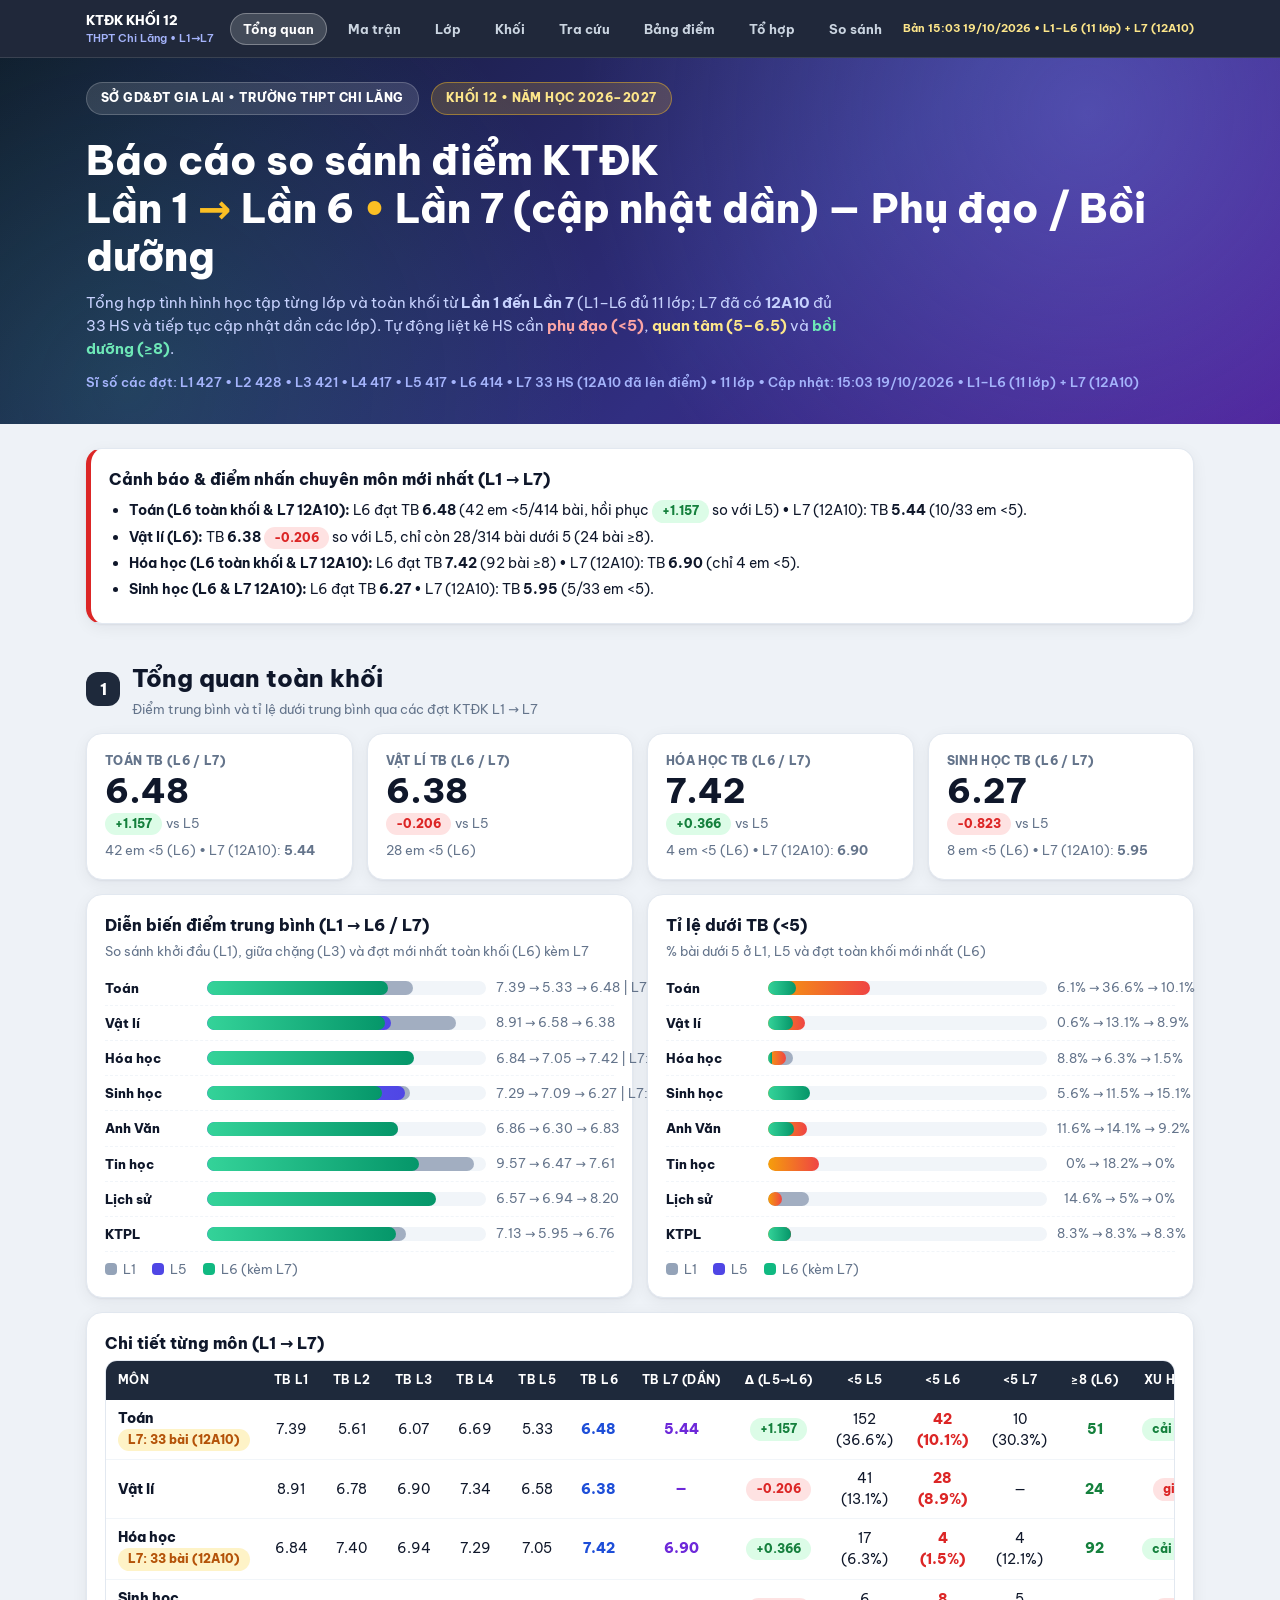
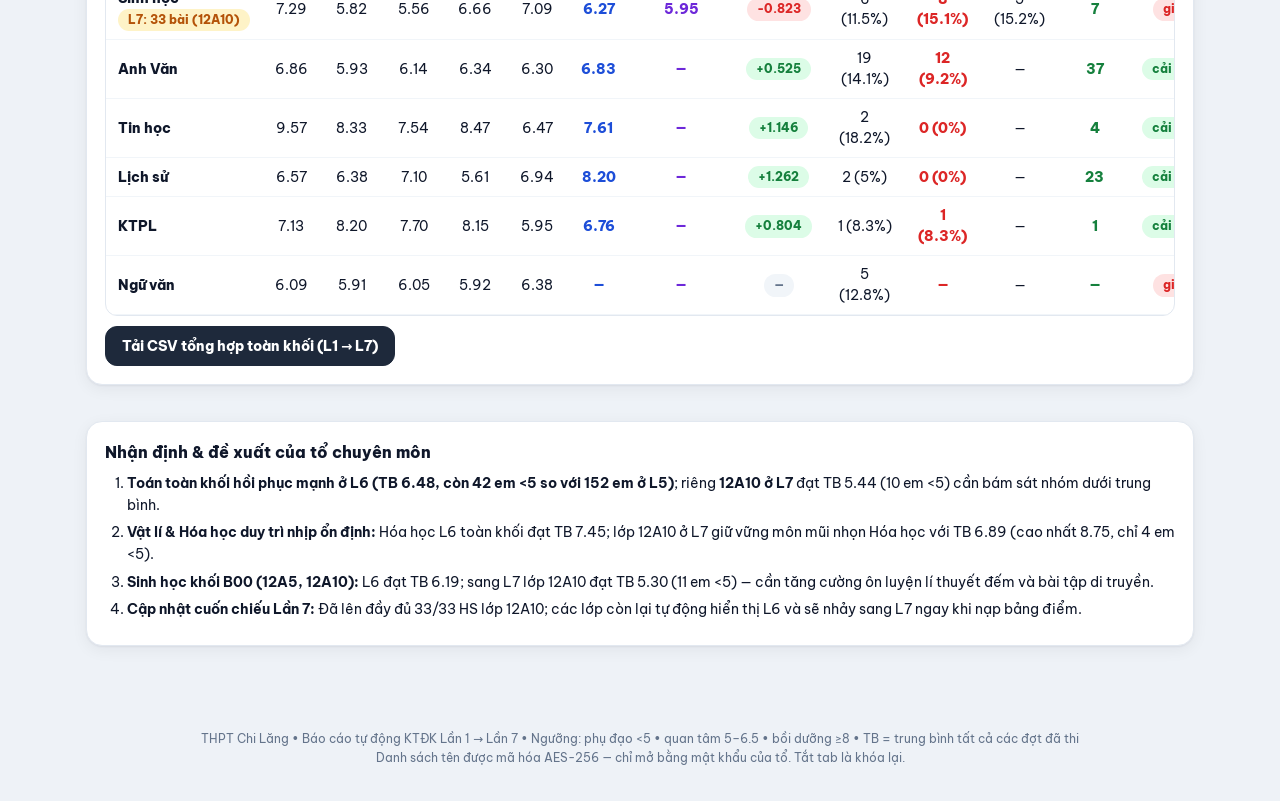
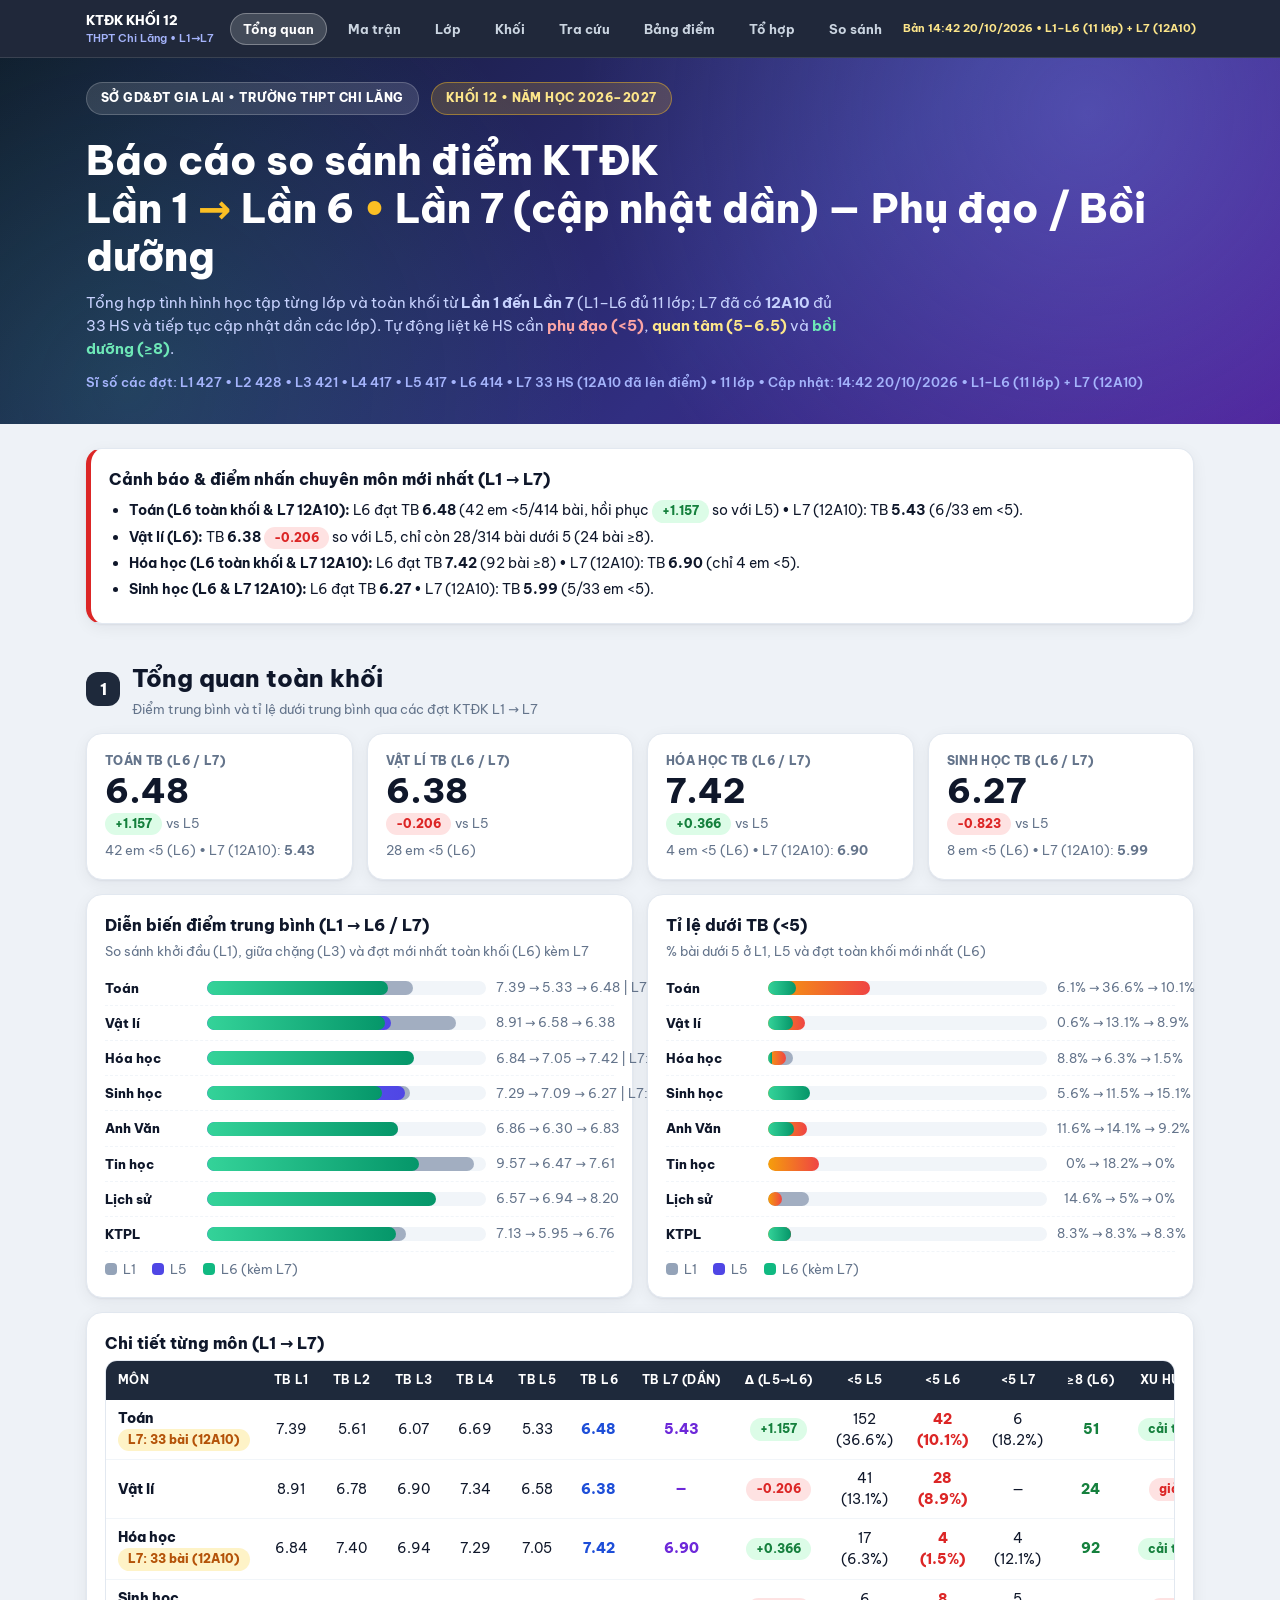
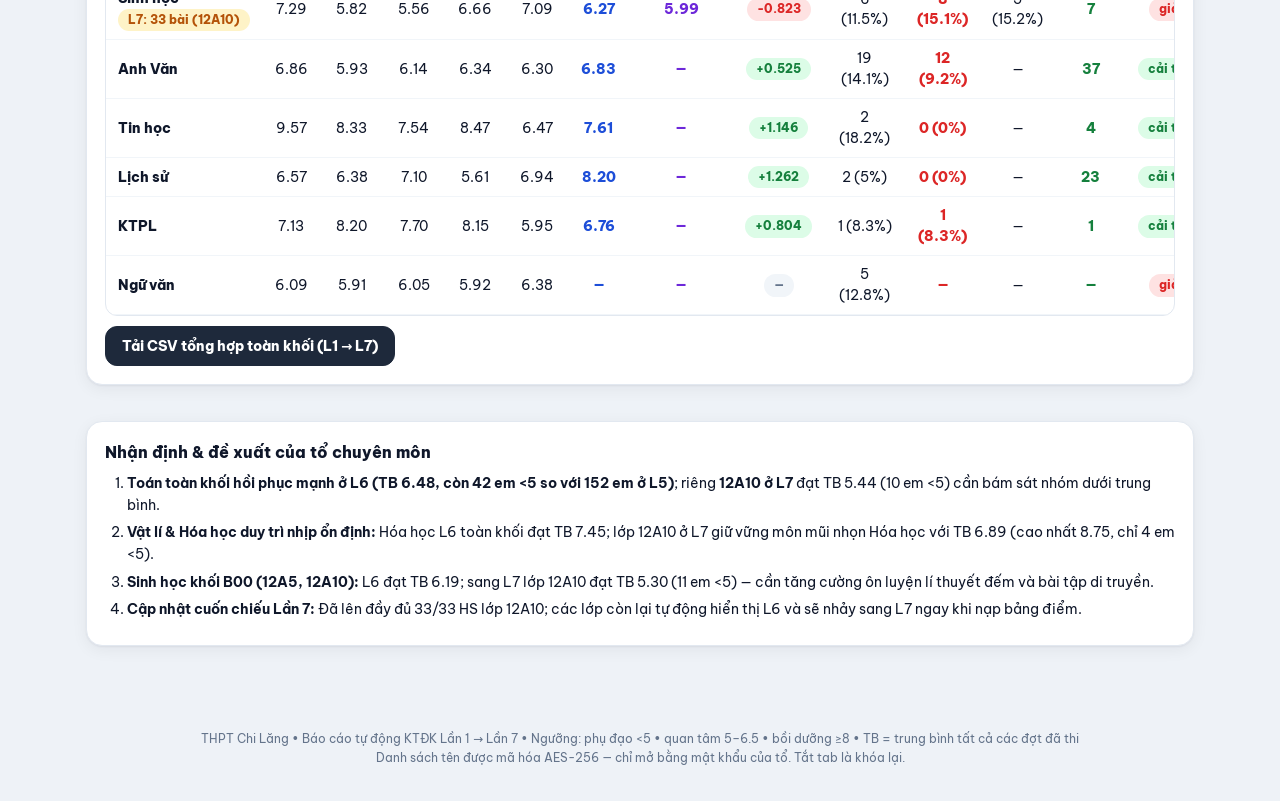
